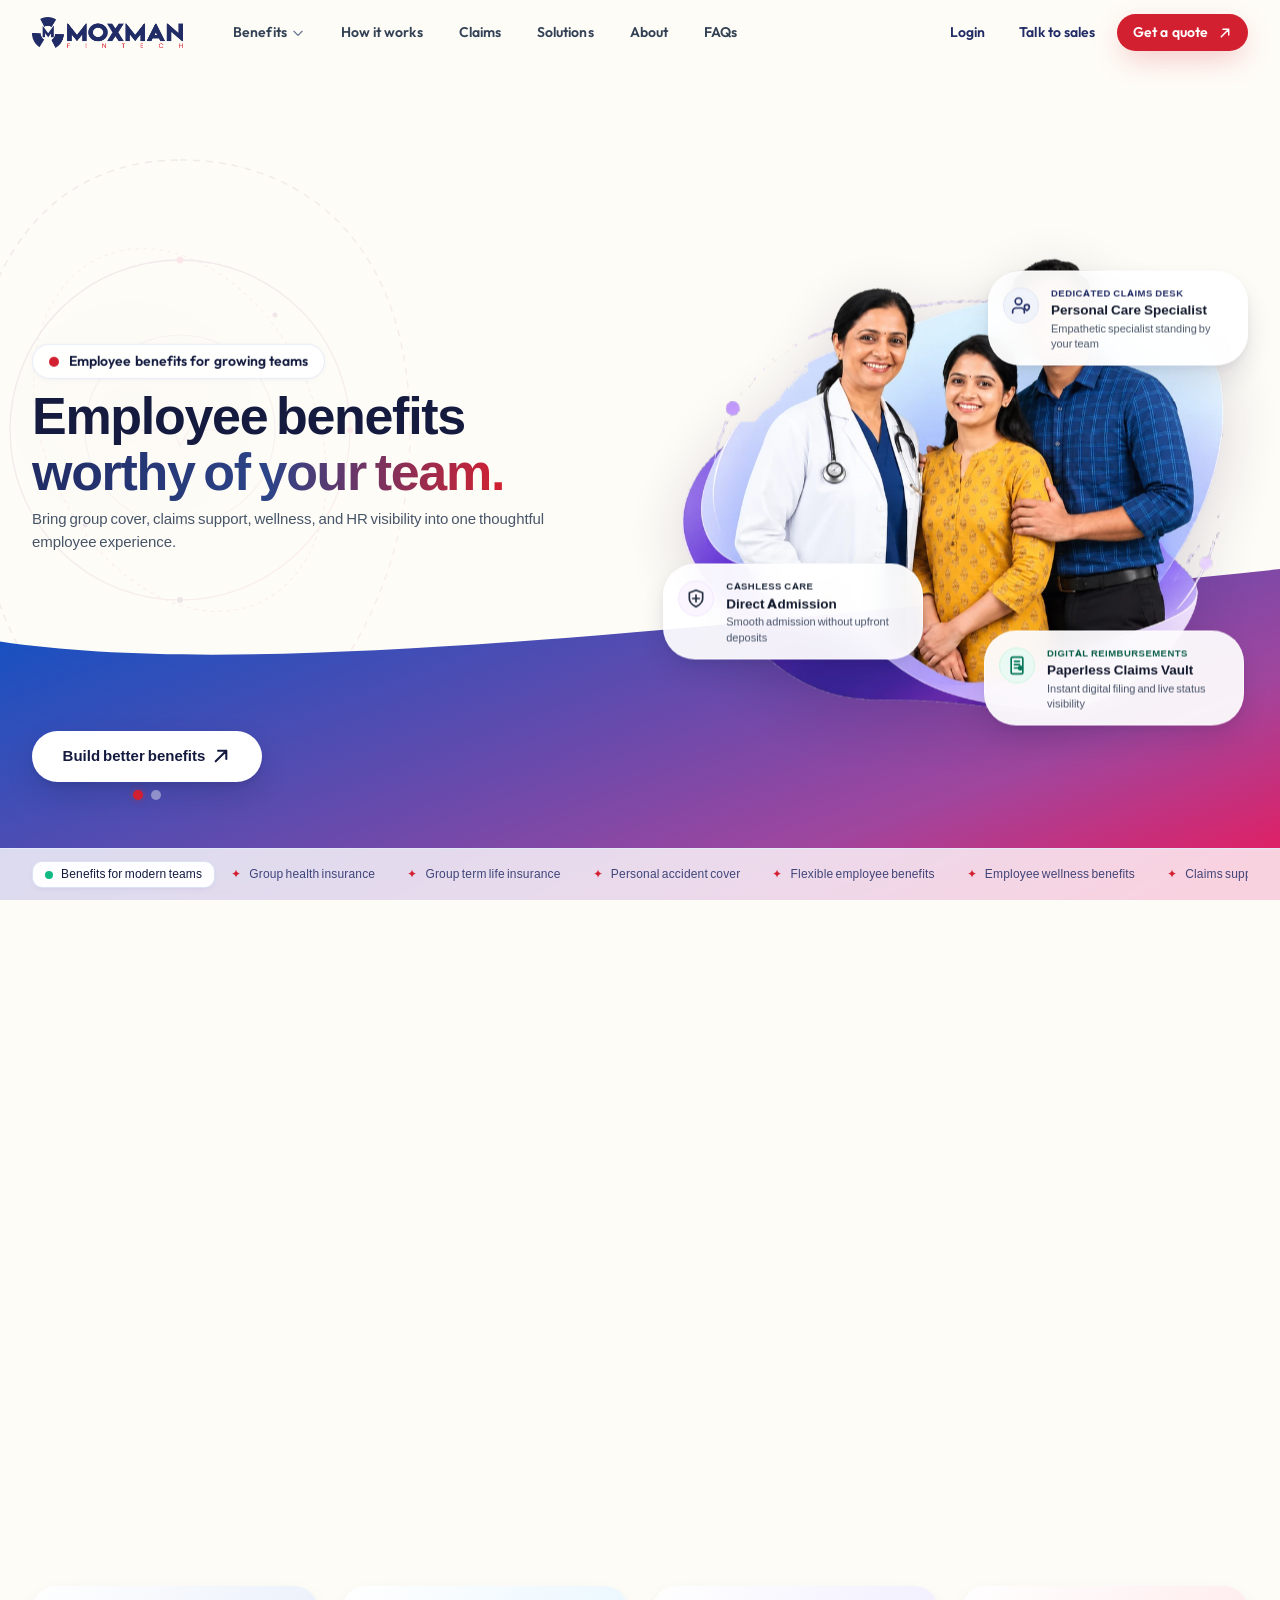
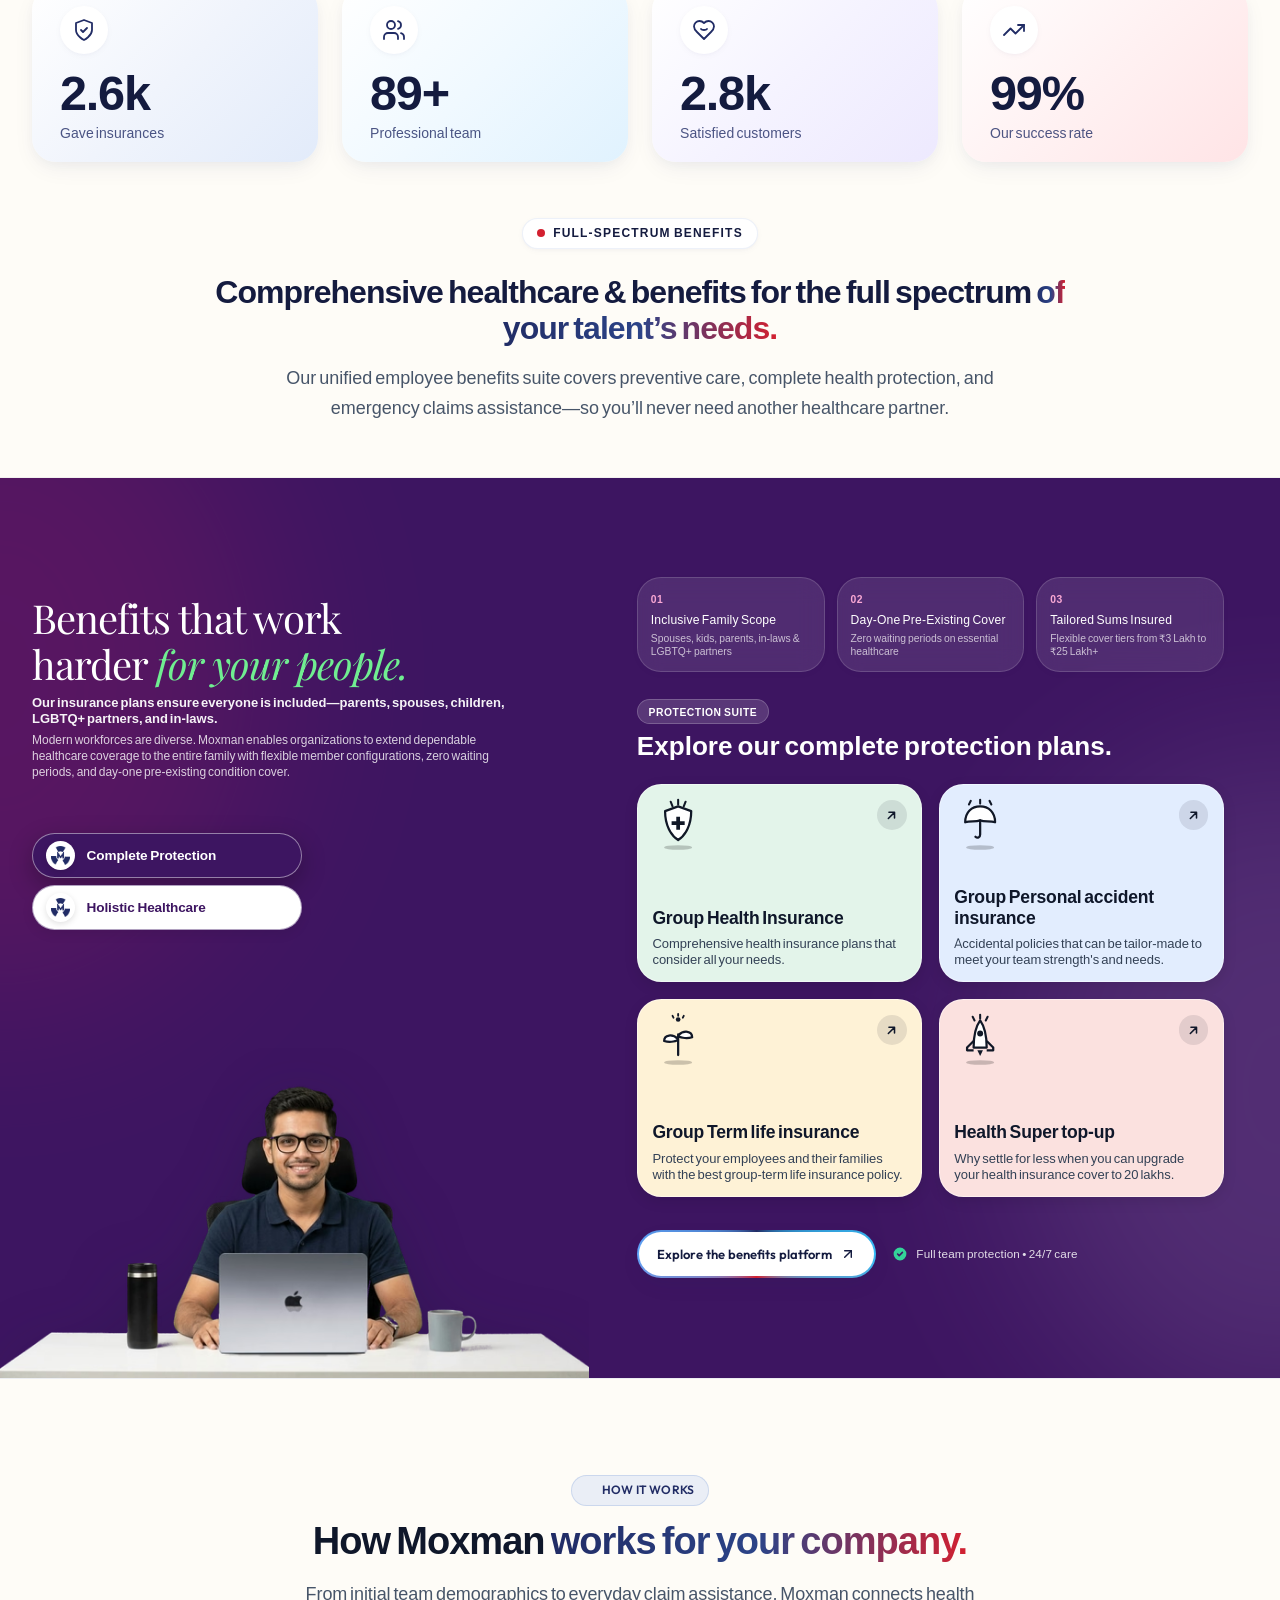
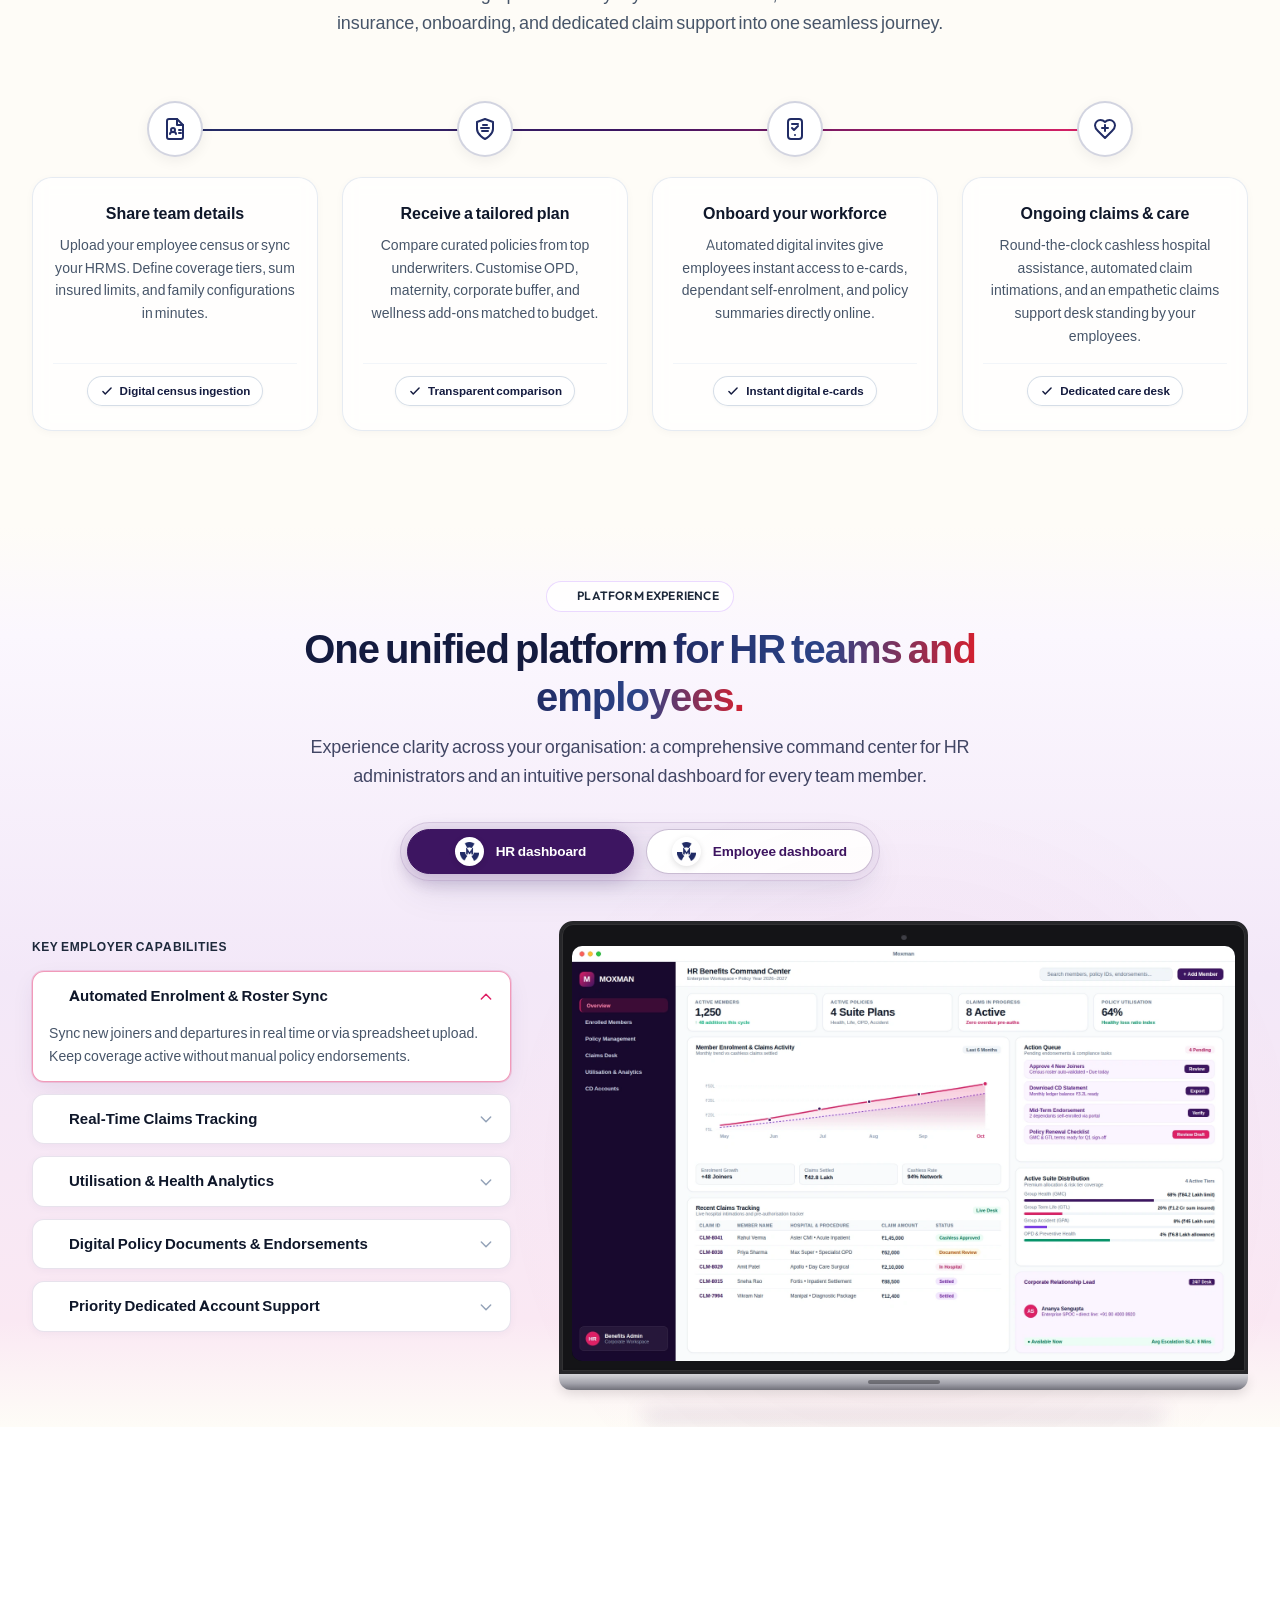
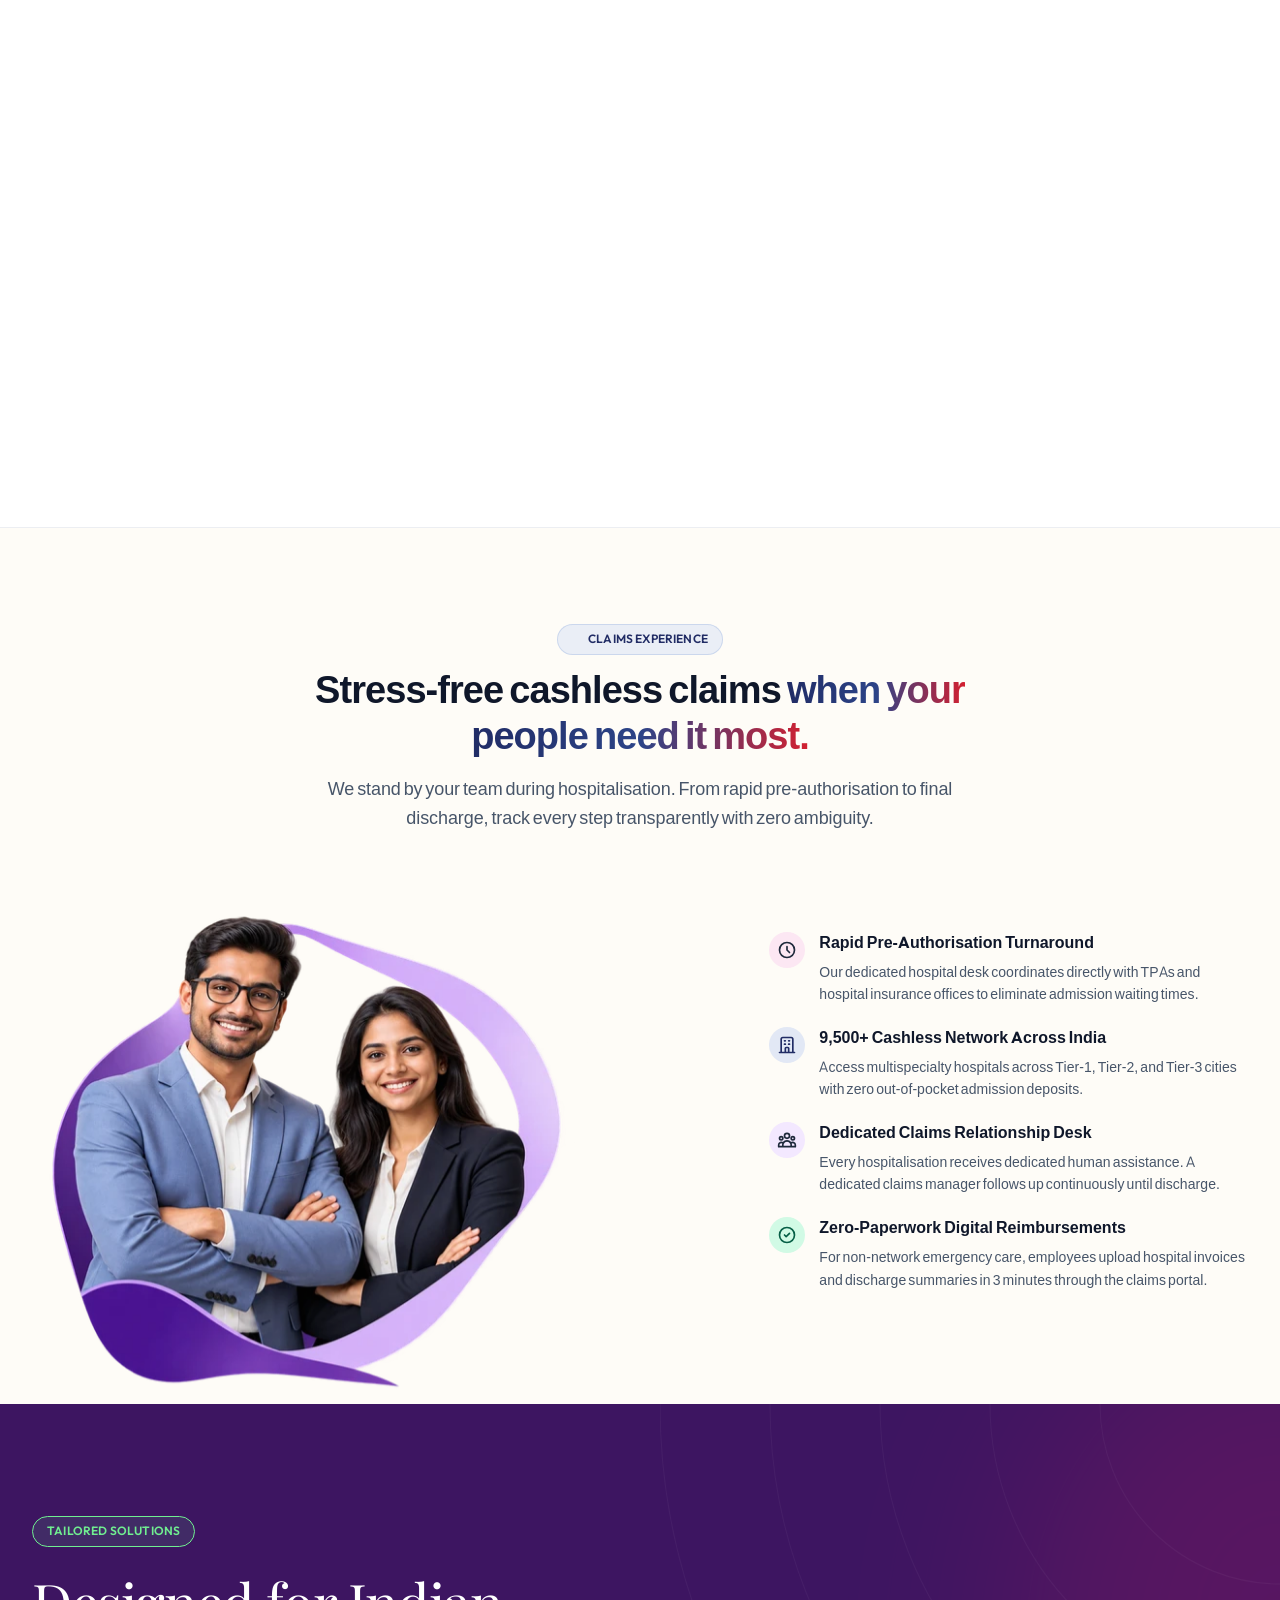
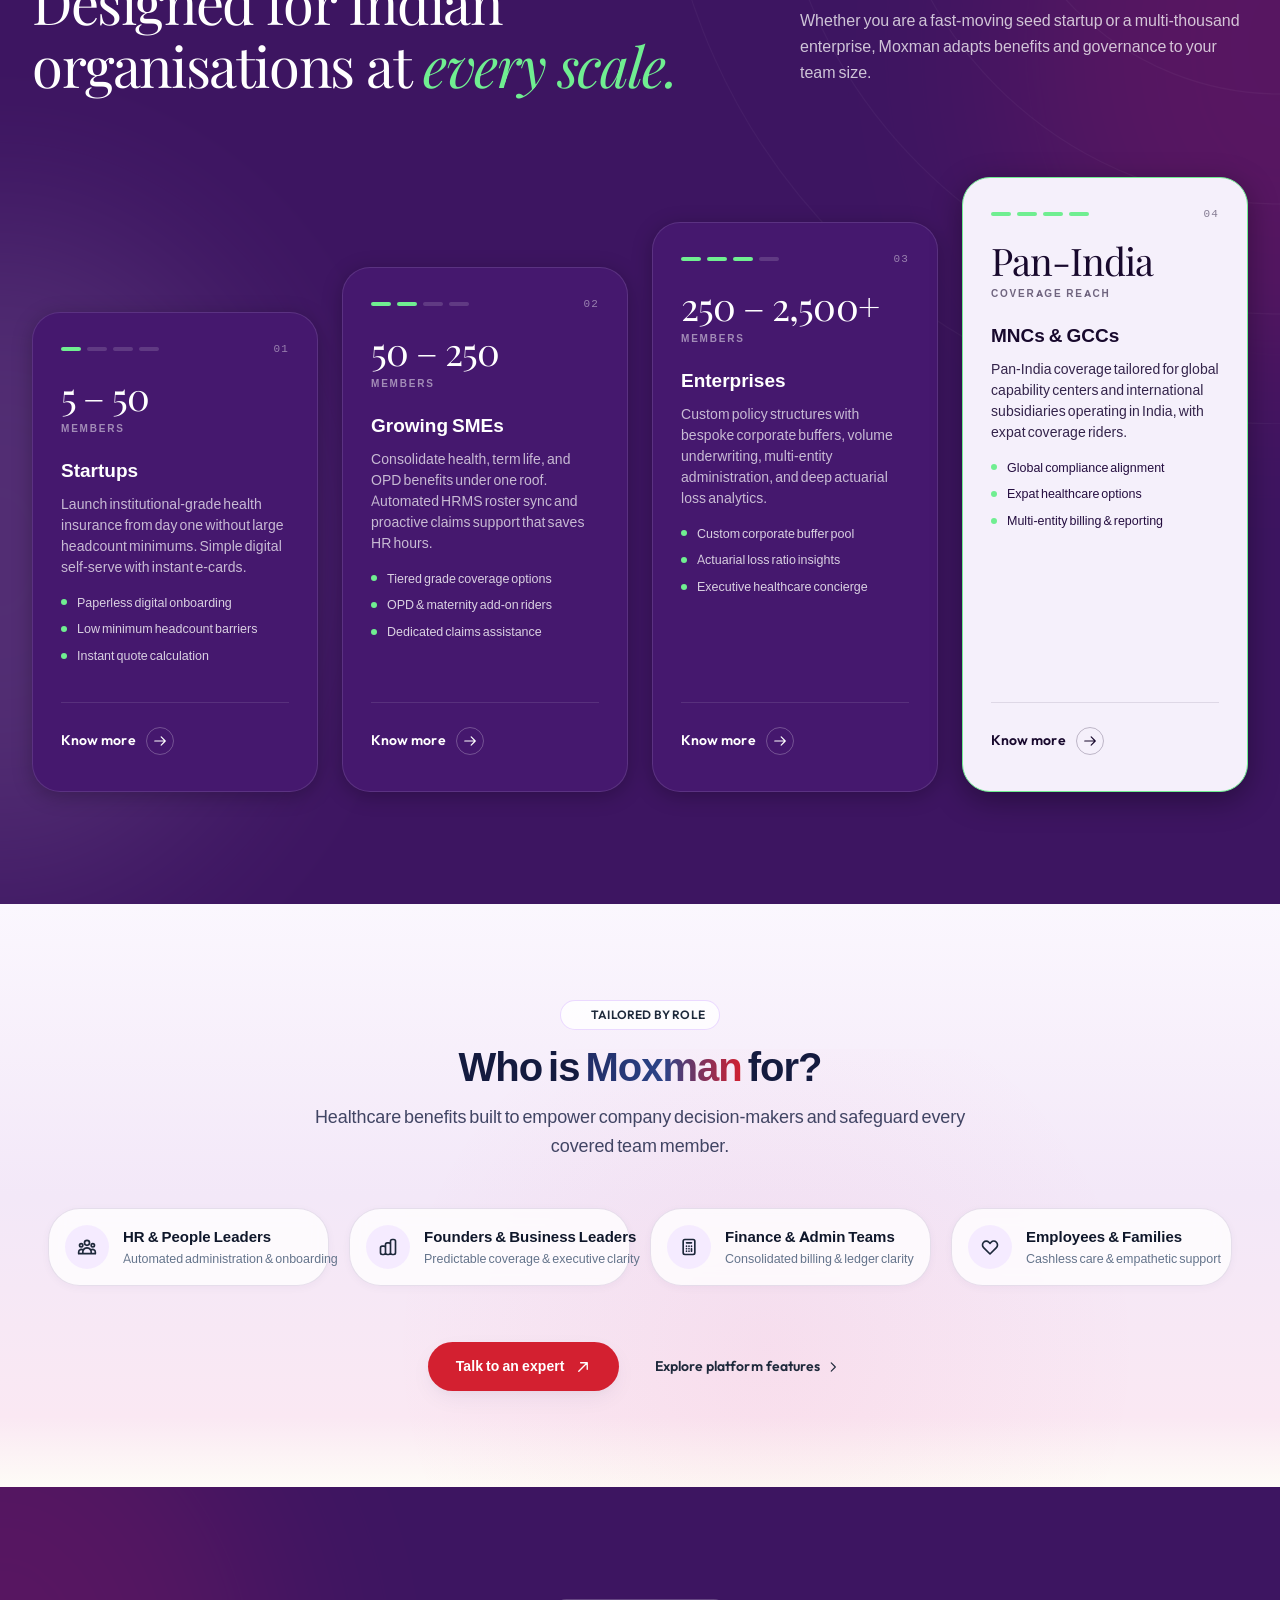
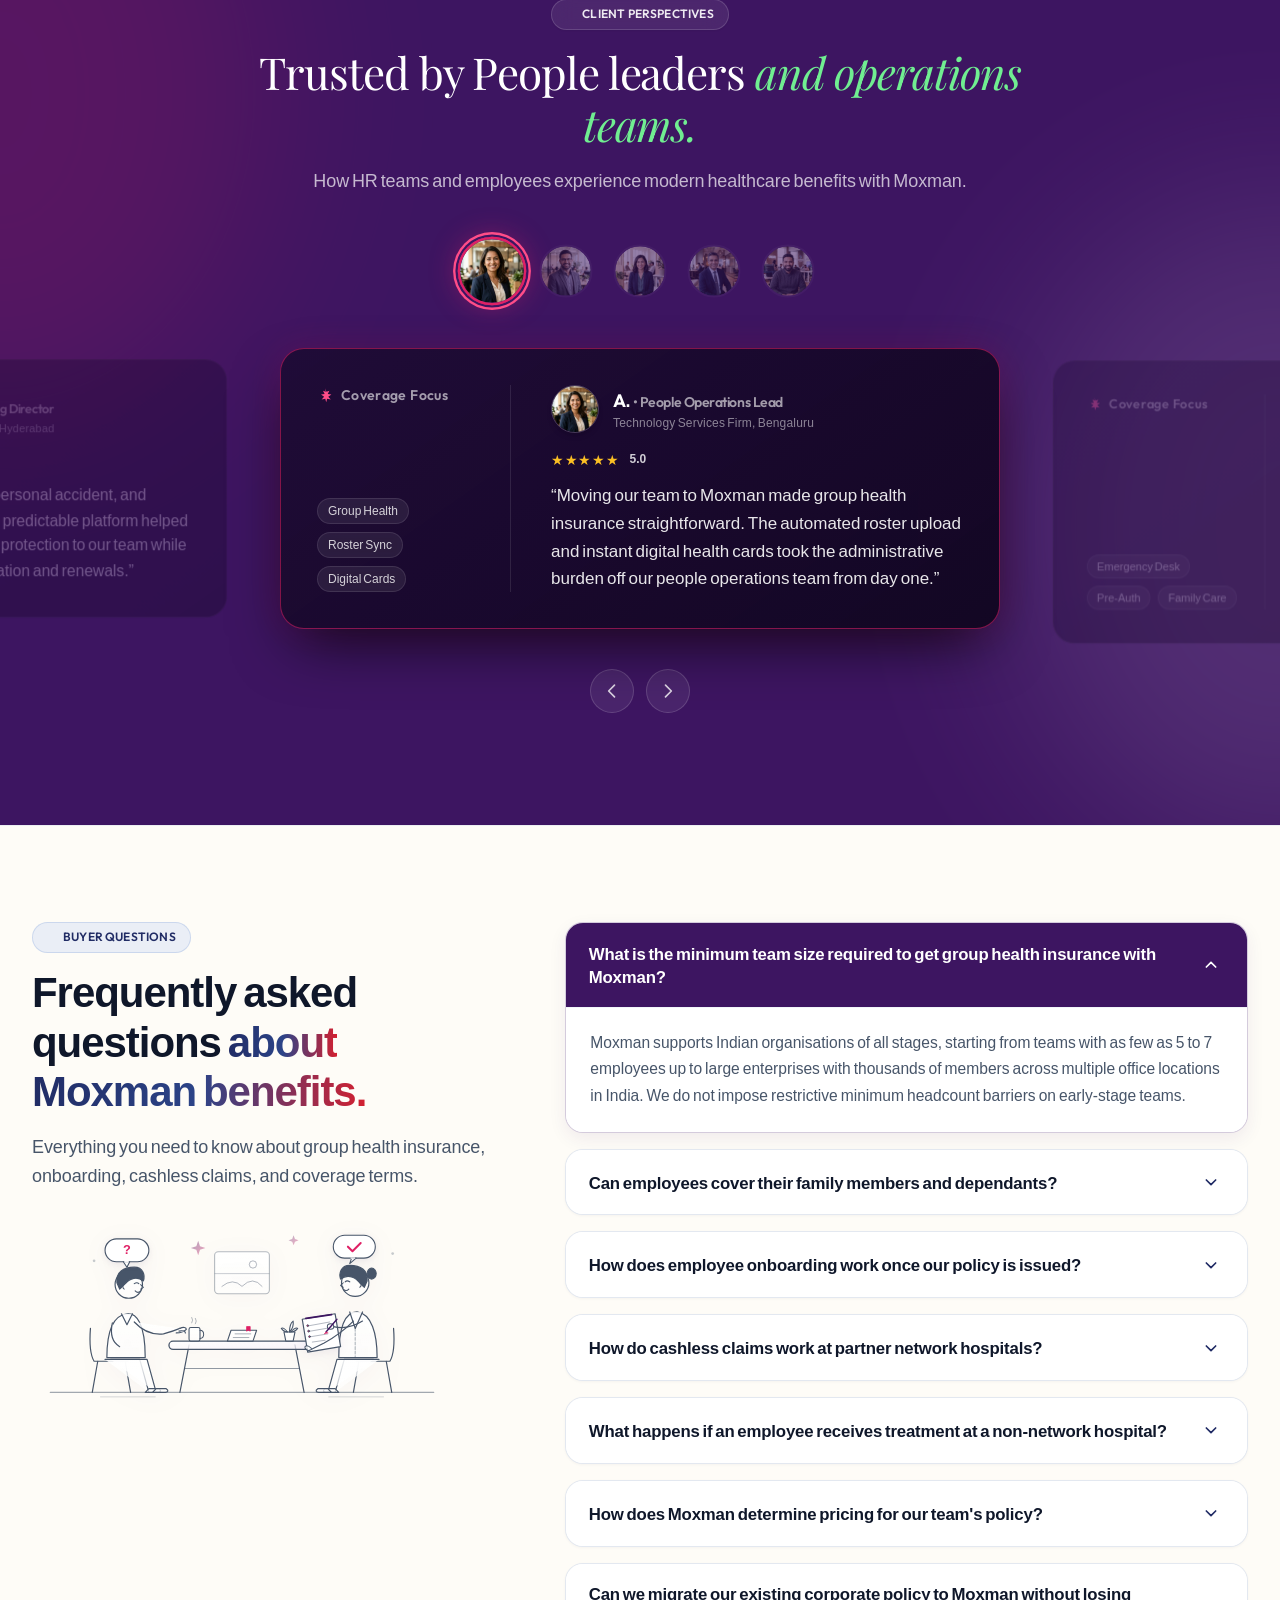
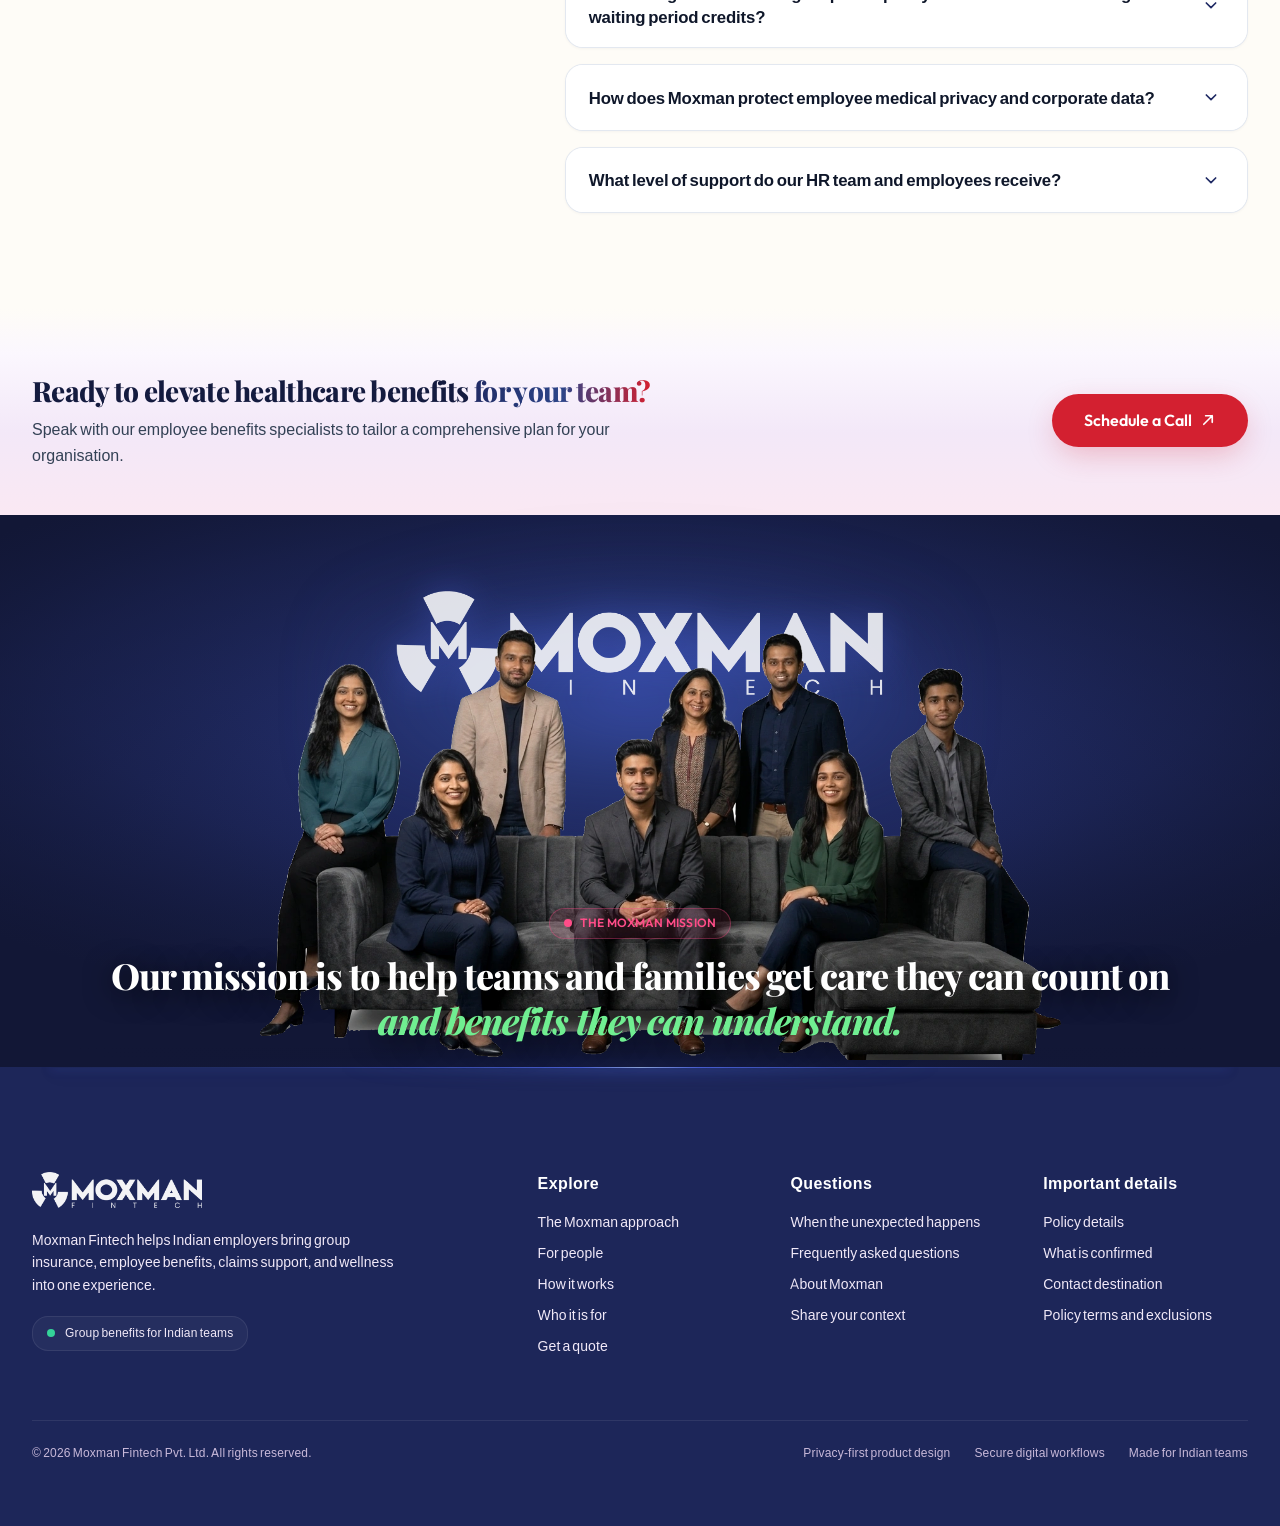
==== index.html @ c57ffe3f "color updated" ====
<!-- DEBUG-VIEW START 8 APPPATH/Views/landing.php -->
<!-- DEBUG-VIEW START 7 APPPATH/Views/layouts/main.php -->
<!DOCTYPE html>
<html lang="en" class="scroll-smooth">
<head>
<script  id="debugbar_dynamic_script"></script><style  id="debugbar_dynamic_style"></style>
    <meta charset="UTF-8">
    <meta name="viewport" content="width=device-width, initial-scale=1.0">
    <meta http-equiv="X-UA-Compatible" content="ie=edge">

    <!-- SEO Meta Tags -->
    <title>Group Health Insurance &amp; Employee Benefits Platform | Moxman Fintech</title>
    <meta name="description" content="Moxman Fintech helps Indian employers build group health insurance and employee benefits programs with claims support, wellness services, and a simpler HR experience.">
    <meta name="author" content="Moxman Fintech">
    <meta name="referrer" content="strict-origin-when-cross-origin">
    <link rel="canonical" href="./">
    <meta name="robots" content="index, follow">

    <!-- Open Graph / Facebook -->
    <meta property="og:type" content="website">
    <meta property="og:url" content="./">
    <meta property="og:title" content="Group Health Insurance &amp; Employee Benefits Platform | Moxman Fintech">
    <meta property="og:description" content="Moxman Fintech helps Indian employers build group health insurance and employee benefits programs with claims support, wellness services, and a simpler HR experience.">
    <meta property="og:image" content="./assets/images/brand/logo.png">
    <meta property="og:site_name" content="Moxman Fintech">
    <meta property="og:locale" content="en_IN">
    <meta property="og:image:alt" content="Moxman Fintech group health insurance and employee benefits platform">

    <!-- Twitter Card -->
    <meta name="twitter:card" content="summary_large_image">
    <meta name="twitter:url" content="./">
    <meta name="twitter:title" content="Group Health Insurance &amp; Employee Benefits Platform | Moxman Fintech">
    <meta name="twitter:description" content="Moxman Fintech helps Indian employers build group health insurance and employee benefits programs with claims support, wellness services, and a simpler HR experience.">
    <meta name="twitter:image" content="./assets/images/brand/logo.png">

    <!-- Favicon & Icons -->
    <link rel="icon" type="image/x-icon" href="./favicon.ico">
    <link rel="icon" type="image/png" sizes="32x32" href="./assets/icons/favicon-32x32.png">
    <link rel="icon" type="image/png" sizes="16x16" href="./assets/icons/favicon-16x16.png">
    <link rel="apple-touch-icon" sizes="180x180" href="./assets/icons/apple-touch-icon.png">
    <link rel="manifest" href="./site.webmanifest">
    <meta name="theme-color" content="#212c65">

    <!-- Preload Critical Fonts & LCP Logo Asset -->
    <link rel="preload" href="./assets/fonts/outfit-700-normal.woff2" as="font" type="font/woff2" crossorigin>
    <link rel="preload" href="./assets/fonts/plusjakartasans-400-normal.woff2" as="font" type="font/woff2" crossorigin>
    <link rel="preload" href="./assets/images/brand/logo.webp" as="image" type="image/webp" fetchpriority="high">
    <link rel="prefetch" href="./assets/images/brand/moxman-logo.webp" as="image" type="image/webp">

    <!-- Google Fonts: Editorial Serif (Playfair Display) for Tailored Solutions & Display Headings -->
    <link rel="preconnect" href="https://fonts.googleapis.com">
    <link rel="preconnect" href="https://fonts.gstatic.com" crossorigin>
    <link href="https://fonts.googleapis.com/css2?family=Playfair+Display:ital,wght@0,400;0,500;0,600;0,700;0,800;1,400;1,500;1,600;1,700;1,800&display=swap" rel="stylesheet">

    <!-- Compiled Minified Tailwind & Design System CSS -->
    <link rel="stylesheet" href="./assets/css/main.min.css">

    <!-- Progressive Enhancement Detection Script (Inline, non-blocking) -->
    <script>
        document.documentElement.classList.add('js');
    </script>

    <!-- JSON-LD Structured Data: Organization + website context -->
    <script type="application/ld+json">
    {
    "@context": "https://schema.org",
    "@graph": [
        {
            "@type": "Organization",
            "@id": "./#organization",
            "name": "Moxman Fintech",
            "url": "./",
            "logo": "./assets/images/brand/logo.png",
            "description": "Group health insurance and employee benefits for Indian employers.",
            "areaServed": {
                "@type": "Country",
                "name": "India"
            },
            "knowsLanguage": [
                "English",
                "Hindi"
            ]
        },
        {
            "@type": "WebSite",
            "@id": "./#website",
            "url": "./",
            "name": "Moxman Fintech",
            "publisher": {
                "@id": "./#organization"
            },
            "inLanguage": "en-IN"
        }
    ]
}    </script>
</head>
<body class="bg-surface text-neutral-800 font-body antialiased selection:bg-primary-900 selection:text-white flex flex-col min-h-screen">
    <!-- Skip to main content link for accessibility -->
    <a href="#mainContent" class="sr-only focus:not-sr-only focus:absolute focus:top-4 focus:left-4 focus:z-50 focus:px-4 focus:py-2 focus:bg-primary-900 focus:text-white focus:rounded-md">
        Skip to main content
    </a>

    <!-- Shared Header Partial -->
            <!-- DEBUG-VIEW START 5 APPPATH/Views/partials/header.php -->
<!-- Full-Width Navigation Header -->
<header id="siteHeader" class="fixed top-0 left-0 w-full z-50 transition-[background-color,box-shadow] duration-250 py-3 sm:py-3.5">
    <div class="max-w-container mx-auto px-4 sm:px-6 lg:px-8 flex items-center justify-between gap-4 w-full">
        
        <!-- Left Group: Brand Logo & Desktop Navigation Links -->
        <div class="flex items-center gap-6 lg:gap-8 xl:gap-10 min-w-0">
            <a href="./" class="flex items-center gap-2 flex-shrink-0 focus-visible:outline-none focus-visible:ring-2 focus-visible:ring-primary-600 focus-visible:ring-offset-2 rounded-btn" aria-label="Moxman Fintech Home">
                <picture>
                    <source srcset="./assets/images/brand/logo.webp" type="image/webp">
                    <img 
                        src="./assets/images/brand/logo.png" 
                        alt="Moxman Fintech - Insurance & Financial Protection" 
                        width="218" 
                        height="46" 
                        class="h-7 sm:h-7.5 md:h-8 w-auto object-contain"
                        fetchpriority="high"
                    >
                </picture>
            </a>

            <!-- Desktop Navigation Links next to logo -->
            <nav class="hidden lg:flex items-center gap-1.5 lg:gap-2 xl:gap-4" aria-label="Primary Navigation">
                <!-- Dropdown: Benefits -->
                <div class="relative header-dropdown-group" id="benefitsDropdownGroup">
                    <button 
                        type="button" 
                        id="benefitsMenuBtn" 
                        class="header-dropdown-btn text-caption sm:text-body-sm font-display font-medium text-neutral-700 hover:text-primary-900 transition-colors duration-150 py-1 px-2 lg:px-2.5 rounded-btn hover:bg-tint-primary focus-visible:outline-none focus-visible:ring-2 focus-visible:ring-primary-600 inline-flex items-center gap-1 cursor-pointer"
                        aria-expanded="false" 
                        aria-haspopup="true"
                        aria-controls="benefitsDropdownMenu"
                    >
                        <span>Benefits</span>
                        <svg class="w-3.5 h-3.5 transition-transform duration-200 text-neutral-500 dropdown-chevron" fill="none" stroke="currentColor" viewBox="0 0 24 24" aria-hidden="true">
                            <path stroke-linecap="round" stroke-linejoin="round" stroke-width="2" d="M19 9l-7 7-7-7"/>
                        </svg>
                    </button>
                    <!-- Dropdown Panel -->
                    <div 
                        id="benefitsDropdownMenu" 
                        class="header-dropdown-menu absolute top-full left-0 mt-2 w-64 bg-surface rounded-xl shadow-soft-xl border border-neutral-100/90 p-2 opacity-0 translate-y-1 pointer-events-none transition-all duration-200 z-50 flex flex-col gap-1"
                        role="menu" 
                        aria-orientation="vertical"
                        aria-labelledby="benefitsMenuBtn"
                    >
                        <a href="#groupSuite" class="header-dropdown-item flex flex-col p-2.5 rounded-lg hover:bg-tint-primary transition-colors group/item focus-visible:outline-none focus-visible:ring-2 focus-visible:ring-primary-600" role="menuitem">
                            <span class="font-display font-semibold text-body-sm text-neutral-900 group-hover/item:text-primary-900">Healthcare &amp; Wellness</span>
                            <span class="text-[12px] text-neutral-500 font-normal">Everyday wellbeing &amp; proactive care</span>
                        </a>
                        <a href="#services" class="header-dropdown-item flex flex-col p-2.5 rounded-lg hover:bg-tint-primary transition-colors group/item focus-visible:outline-none focus-visible:ring-2 focus-visible:ring-primary-600" role="menuitem">
                            <span class="font-display font-semibold text-body-sm text-neutral-900 group-hover/item:text-primary-900">Group Insurance Plans</span>
                            <span class="text-[12px] text-neutral-500 font-normal">Health, term life, accident &amp; top-up</span>
                        </a>
                    </div>
                </div>

                <a href="#platform" class="text-caption sm:text-body-sm font-display font-medium text-neutral-700 hover:text-primary-900 transition-colors duration-150 py-1 px-2 lg:px-2.5 rounded-btn hover:bg-tint-primary focus-visible:outline-none focus-visible:ring-2 focus-visible:ring-primary-600">How it works</a>
                <a href="#claims" class="text-caption sm:text-body-sm font-display font-medium text-neutral-700 hover:text-primary-900 transition-colors duration-150 py-1 px-2 lg:px-2.5 rounded-btn hover:bg-tint-primary focus-visible:outline-none focus-visible:ring-2 focus-visible:ring-primary-600">Claims</a>
                <a href="#solutions" class="text-caption sm:text-body-sm font-display font-medium text-neutral-700 hover:text-primary-900 transition-colors duration-150 py-1 px-2 lg:px-2.5 rounded-btn hover:bg-tint-primary focus-visible:outline-none focus-visible:ring-2 focus-visible:ring-primary-600">Solutions</a>
                <a href="#about" class="text-caption sm:text-body-sm font-display font-medium text-neutral-700 hover:text-primary-900 transition-colors duration-150 py-1 px-2 lg:px-2.5 rounded-btn hover:bg-tint-primary focus-visible:outline-none focus-visible:ring-2 focus-visible:ring-primary-600">About</a>
                <a href="#faq" class="text-caption sm:text-body-sm font-display font-medium text-neutral-700 hover:text-primary-900 transition-colors duration-150 py-1 px-2 lg:px-2.5 rounded-btn hover:bg-tint-primary focus-visible:outline-none focus-visible:ring-2 focus-visible:ring-primary-600">FAQs</a>
            </nav>
        </div>

        <!-- Right Group: Header Action CTAs & Mobile Toggle -->
        <div class="flex items-center gap-2 lg:gap-2.5 flex-shrink-0">
            <!-- Header Action CTAs with rounded-btn -->
            <div class="hidden sm:flex items-center gap-1.5 lg:gap-2 xl:gap-2.5">
                <a href="https://app.moxman.in/login" target="_blank" rel="noopener noreferrer" class="btn-ghost !rounded-btn !py-1.5 !px-2.5 lg:!px-3 !text-caption sm:!text-body-sm" id="headerLoginBtn">
                    Login
                </a>
                <a href="./get-quote" class="btn-ghost !rounded-btn !py-1.5 !px-2.5 lg:!px-3 !text-caption sm:!text-body-sm" id="headerSignInBtn">
                    Talk to sales
                </a>
                <a href="./get-quote" class="btn-primary btn-sweep btn-sweep--purple !rounded-btn !py-1.5 sm:!py-2 !px-3.5 sm:!px-4 lg:!px-4.5 !text-caption sm:!text-body-sm" id="headerQuoteBtn">
                    <span>Get a quote</span>
                    <svg class="w-3.5 h-3.5 ml-0.5" fill="none" stroke="currentColor" viewBox="0 0 24 24" aria-hidden="true">
                        <path stroke-linecap="round" stroke-linejoin="round" stroke-width="2.5" d="M14 5l7 7m0 0l-7 7m7-7H3"/>
                    </svg>
                </a>
            </div>

            <!-- Mobile Hamburger Toggle with rounded-btn (visible below lg breakpoint) -->
            <div class="flex items-center gap-1.5 sm:gap-2 lg:hidden">
                <a href="https://app.moxman.in/login" target="_blank" rel="noopener noreferrer" class="btn-ghost !rounded-btn !px-2.5 !py-1 !text-[11px] sm:!text-caption sm:hidden">
                    Login
                </a>
                <a href="./get-quote" class="btn-primary btn-sweep btn-sweep--purple !px-2.5 sm:!px-3 !py-1 sm:!py-1.5 !text-[11px] sm:!text-caption !rounded-btn sm:hidden">
                    <span>Get quote</span>
                </a>
                <button 
                    id="mobileMenuToggle" 
                    type="button" 
                    class="p-1.5 rounded-btn text-primary-900 hover:bg-neutral-100 focus-visible:outline-none focus-visible:ring-2 focus-visible:ring-primary-600 cursor-pointer"
                    aria-label="Open Navigation Menu"
                    aria-expanded="false"
                    aria-controls="mobileNavDrawer"
                >
                    <svg class="w-5 h-5" fill="none" stroke="currentColor" viewBox="0 0 24 24" aria-hidden="true">
                        <path stroke-linecap="round" stroke-linejoin="round" stroke-width="2" d="M4 6h16M4 12h16m-7 6h7"/>
                    </svg>
                </button>
            </div>
        </div>

    </div>
</header>

<!-- Mobile Navigation Drawer Overlay -->
<div id="mobileNavOverlay" class="fixed inset-0 z-40 bg-primary-950/25 backdrop-blur-sm opacity-0 pointer-events-none transition-opacity duration-300 lg:hidden" aria-hidden="true"></div>

<!-- Mobile Navigation Floating Rounded Panel (opens below full-width header with 1.5rem radius, soft shadow, no border) -->
<div id="mobileNavDrawer" class="fixed top-[62px] sm:top-[68px] inset-x-2.5 sm:inset-x-4 max-w-sm sm:max-w-md mx-auto z-50 bg-surface rounded-xl shadow-soft-xl p-5 sm:p-6 opacity-0 scale-95 pointer-events-none transition-all duration-300 ease-smooth flex flex-col lg:hidden" role="dialog" aria-modal="true" aria-label="Mobile Navigation">
    <div class="flex items-center justify-between pb-4 border-b border-neutral-100">
        <picture>
            <source srcset="./assets/images/brand/logo.webp" type="image/webp">
            <img src="./assets/images/brand/logo.png" alt="Moxman Fintech" width="160" height="34" class="h-7 sm:h-8 w-auto">
        </picture>
        <button id="mobileCloseBtn" type="button" class="p-2 rounded-btn text-neutral-500 hover:bg-neutral-100 focus-visible:outline-none focus-visible:ring-2 focus-visible:ring-primary-600" aria-label="Close Navigation Menu">
            <svg class="w-5 h-5 sm:w-6 sm:h-6" fill="none" stroke="currentColor" viewBox="0 0 24 24" aria-hidden="true">
                <path stroke-linecap="round" stroke-linejoin="round" stroke-width="2" d="M6 18L18 6M6 6l12 12"/>
            </svg>
        </button>
    </div>

    <nav class="flex flex-col gap-1 py-3" aria-label="Mobile Menu Links">
        <!-- Benefits expandable item -->
        <div class="flex flex-col">
            <button 
                type="button" 
                id="mobileBenefitsToggle" 
                class="flex items-center justify-between text-body-sm sm:text-body font-display font-medium text-neutral-800 hover:text-accent-600 rounded-btn hover:bg-tint-primary px-3 py-2 transition-colors w-full text-left" 
                aria-expanded="false" 
                aria-controls="mobileBenefitsSubmenu"
            >
                <span>Benefits</span>
                <svg class="w-4 h-4 transition-transform duration-200 text-neutral-400 mobile-chevron" fill="none" stroke="currentColor" viewBox="0 0 24 24" aria-hidden="true">
                    <path stroke-linecap="round" stroke-linejoin="round" stroke-width="2" d="M19 9l-7 7-7-7"/>
                </svg>
            </button>
            <div id="mobileBenefitsSubmenu" class="hidden flex-col pl-3 py-1 gap-1 border-l-2 border-primary-100 ml-4 my-0.5">
                <a href="#groupSuite" class="text-[13px] sm:text-body-sm font-display font-medium text-neutral-700 hover:text-accent-600 rounded-btn hover:bg-tint-primary px-2.5 py-1.5 transition-colors">Healthcare &amp; Wellness</a>
                <a href="#services" class="text-[13px] sm:text-body-sm font-display font-medium text-neutral-700 hover:text-accent-600 rounded-btn hover:bg-tint-primary px-2.5 py-1.5 transition-colors">Group Insurance</a>
            </div>
        </div>
        <a href="#platform" class="text-body-sm sm:text-body font-display font-medium text-neutral-800 hover:text-accent-600 rounded-btn hover:bg-tint-primary px-3 py-2 transition-colors">How it works</a>
        <a href="#claims" class="text-body-sm sm:text-body font-display font-medium text-neutral-800 hover:text-accent-600 rounded-btn hover:bg-tint-primary px-3 py-2 transition-colors">Claims</a>
        <a href="#solutions" class="text-body-sm sm:text-body font-display font-medium text-neutral-800 hover:text-accent-600 rounded-btn hover:bg-tint-primary px-3 py-2 transition-colors">Solutions</a>
        <a href="#about" class="text-body-sm sm:text-body font-display font-medium text-neutral-800 hover:text-accent-600 rounded-btn hover:bg-tint-primary px-3 py-2 transition-colors">About</a>
        <a href="#faq" class="text-body-sm sm:text-body font-display font-medium text-neutral-800 hover:text-accent-600 rounded-btn hover:bg-tint-primary px-3 py-2 transition-colors">FAQs</a>
    </nav>

    <div class="mt-2 pt-4 border-t border-neutral-100 flex flex-col gap-2.5">
        <a href="https://app.moxman.in/login" target="_blank" rel="noopener noreferrer" class="btn-ghost w-full justify-center !rounded-btn">Login</a>
        <a href="./get-quote" class="btn-ghost w-full justify-center !rounded-btn">Talk to sales</a>
        <a href="./get-quote" class="btn-primary btn-sweep btn-sweep--purple w-full justify-center !rounded-btn"><span>Get a quote</span></a>
        <p class="text-[11px] sm:text-caption text-neutral-400 text-center mt-2">
            Group insurance and employee benefits for Indian teams
        </p>
    </div>
</div>

<!-- DEBUG-VIEW ENDED 5 APPPATH/Views/partials/header.php -->
    
    <!-- Main Page Content Section -->
    <main id="mainContent" class="flex-grow">
        
<!-- SVG Laurel Branch Symbol (Mirrored with scaleX(-1) for trust wreaths) -->
<svg class="hidden" aria-hidden="true" focusable="false">
    <symbol id="laurel-branch" viewBox="0 0 24 48" fill="none">
        <path d="M 20 4 C 14 16 12 32 18 46" stroke="currentColor" stroke-width="1.5" stroke-linecap="round"/>
        <path d="M 19 6 C 17 3 13 4 12 7 C 12 10 16 9 19 6 Z" fill="currentColor"/>
        <path d="M 16 13 C 13 11 9 12 9 15 C 9 18 13 17 16 13 Z" fill="currentColor"/>
        <path d="M 14 21 C 10 20 6 22 7 25 C 8 28 12 26 14 21 Z" fill="currentColor"/>
        <path d="M 13 29 C 9 29 6 32 7 35 C 9 37 13 34 13 29 Z" fill="currentColor"/>
        <path d="M 15 37 C 11 38 9 42 11 44 C 13 46 16 42 15 37 Z" fill="currentColor"/>
        <path d="M 18 10 C 19 8 22 8 22 11 C 21 13 18 12 18 10 Z" fill="currentColor"/>
        <path d="M 16 18 C 18 17 21 18 21 21 C 19 22 16 20 16 18 Z" fill="currentColor"/>
        <path d="M 15 26 C 17 26 19 28 19 30 C 17 31 15 28 15 26 Z" fill="currentColor"/>
    </symbol>
</svg>

<!-- =========================================================================
     HERO SECTION
     Scroll-driven story: Three main titles sliding with their own paired
     paragraphs and illustrated line-art scenes. Large visual bleeding right.
     ========================================================================= -->
<section id="heroSection" class="relative bg-hero-cream text-neutral-800 overflow-x-clip overflow-y-visible">
    
    <!-- Pinned Viewport Container for Scroll Story -->
    <div id="heroPinContainer" class="relative z-10 w-full min-h-[100svh] flex flex-col justify-between pt-[104px] sm:pt-[124px] lg:pt-[144px] xl:pt-[150px] bg-hero-cream overflow-hidden">
        
        <!-- Abstract Flowing Vector Shape (Left Side, Behind Header & Content) -->
        <!-- DEBUG-VIEW START 1 APPPATH/Views/partials/hero-abstract.php -->
<div 
    id="heroAbstractShape" 
    class="absolute inset-y-0 left-0 w-[45vw] max-w-[520px] pointer-events-none z-0 overflow-hidden select-none opacity-[0.09] max-md:hidden"
    aria-hidden="true"
>
    <svg 
        class="w-full h-full" 
        viewBox="0 0 520 900" 
        preserveAspectRatio="xMinYMid meet"
        fill="none" 
        xmlns="http://www.w3.org/2000/svg"
        focusable="false"
    >
        <defs>
            <linearGradient id="heroAbstractGradPrimary" x1="0%" y1="0%" x2="100%" y2="100%">
                <stop offset="0%" stop-color="#3d1561" stop-opacity="0.85"/>
                <stop offset="50%" stop-color="#5d1762" stop-opacity="0.75"/>
                <stop offset="100%" stop-color="#df2065" stop-opacity="0.65"/>
            </linearGradient>
            <linearGradient id="heroAbstractGradAccent" x1="0%" y1="100%" x2="100%" y2="0%">
                <stop offset="0%" stop-color="#df2065" stop-opacity="0.75"/>
                <stop offset="100%" stop-color="#3d1561" stop-opacity="0.45"/>
            </linearGradient>
            <radialGradient id="heroAbstractAura" cx="40%" cy="46%" r="50%">
                <stop offset="0%" stop-color="#5d1762" stop-opacity="0.10"/>
                <stop offset="60%" stop-color="#df2065" stop-opacity="0.03"/>
                <stop offset="100%" stop-color="#5d1762" stop-opacity="0"/>
            </radialGradient>
        </defs>

        <!-- Soft Ambient Wellness Aura -->
        <ellipse cx="180" cy="430" rx="240" ry="220" fill="url(#heroAbstractAura)"/>

        <!-- Flowing Protective Care Canopy -->
        <path 
            d="M 180 160 C 310 160 410 250 410 430 C 410 620 300 750 180 800 C 60 750 -30 620 -30 430 C -30 250 60 160 180 160 Z" 
            stroke="url(#heroAbstractGradPrimary)" 
            stroke-width="1.5" 
            stroke-dasharray="7 6"
        />

        <!-- Concentric Health Coverage & Benefits Orbits -->
        <ellipse cx="180" cy="430" rx="170" ry="170" stroke="url(#heroAbstractGradPrimary)" stroke-width="1.3"/>
        <ellipse cx="180" cy="430" rx="135" ry="190" transform="rotate(-25 180 430)" stroke="url(#heroAbstractGradAccent)" stroke-width="1.1" stroke-dasharray="4 4"/>
        <ellipse cx="180" cy="430" rx="95" ry="95" stroke="#3d1561" stroke-width="1.1" stroke-opacity="0.5"/>

        <!-- Team Network & Care Touchpoint Constellation Nodes -->
        <circle cx="180" cy="260" r="3.5" fill="#df2065"/>
        <circle cx="180" cy="600" r="3" fill="#3d1561"/>
        <circle cx="350" cy="430" r="3" fill="#df2065"/>
        <circle cx="275" cy="315" r="2.5" fill="#5d1762"/>
        <circle cx="85" cy="525" r="2.5" fill="#5d1762"/>

        <!-- Subtle Vitality Wave (Healthcare & Pulse of Well-being) -->
        <path 
            d="M 125 430 H 155 L 167 414 L 180 446 L 192 425 L 202 430 H 235" 
            stroke="url(#heroAbstractGradAccent)" 
            stroke-width="1.5" 
            stroke-linecap="round" 
            stroke-linejoin="round" 
            stroke-opacity="0.75"
        />
    </svg>
</div>

<!-- DEBUG-VIEW ENDED 1 APPPATH/Views/partials/hero-abstract.php -->

        <!-- Bottom Curved Shape (Tick mark sweep ✓: left dip, sweeping rise to high right end) -->
        <div class="hero-bottom-curve-wrap" aria-hidden="true">
            <svg class="hero-bottom-curve-svg" viewBox="0 0 1440 300" preserveAspectRatio="none" focusable="false">
                <defs>
                    <linearGradient id="heroBottomCurveGrad" x1="0%" y1="15%" x2="100%" y2="85%">
                        <stop offset="0%" stop-color="#1351c2"/>
                        <stop offset="25%" stop-color="#3e4eb6"/>
                        <stop offset="50%" stop-color="#6c4aab"/>
                        <stop offset="75%" stop-color="#a0469e"/>
                        <stop offset="100%" stop-color="#df2065"/>
                    </linearGradient>
                </defs>
                <path class="hero-bottom-curve-path" fill="url(#heroBottomCurveGrad)" d="M 0,72 C 280,105 760,62 1440,8 L 1440,300 L 0,300 Z"/>
            </svg>
        </div>
        
        <!-- Main Content Area: Centered container (1280px below 1745px, 1440px at 1745px+) -->
        <div class="max-w-container mx-auto px-4 sm:px-6 lg:px-8 w-full flex-1 flex flex-col justify-between pt-1 sm:pt-2 pb-0 relative">
            <div class="hero-content-grid flex flex-col lg:grid lg:grid-cols-12 lg:gap-8 xl:gap-10 text-left flex-1 items-end relative h-full">
                
                <!-- Left Text Column: Sized so it never overlaps the right-anchored artwork -->
                <div class="hero-left-column flex flex-col justify-between self-stretch lg:col-span-7 xl:col-span-7 2xl:col-span-7 relative md:max-w-[580px] lg:max-w-[660px] xl:max-w-[720px] 2xl:max-w-[760px] pt-1 lg:pt-2 pb-2 sm:pb-3 h-full max-lg:contents">
                    
                    <!-- Top Content Group: Badge + Headline + Paragraph (Always in light area above curve) -->
                    <div class="hero-top-group flex flex-col items-start w-full max-lg:order-1">
                        <!-- 1. Top Badge (Static, light surface with brand red pulse dot) -->
                        <div class="hero-tag-pill inline-flex items-center gap-2.5 px-4 py-2 rounded-full bg-white/90 backdrop-blur-sm text-primary-950 text-body-sm font-display font-semibold mb-3 sm:mb-4 shadow-soft-sm border border-primary-100/80 w-fit">
                            <span class="w-2.5 h-2.5 rounded-full bg-accent-600 animate-pulse" aria-hidden="true"></span>
                            <span>Employee benefits for growing teams</span>
                        </div>

                        <!-- 2. Two Paired Title + Paragraph Slides (Single CSS Grid Cell prevents layout shift) -->
                        <div class="hero-slides-stack overflow-hidden pb-1 w-full">
                            
                            <!-- Slide 1: Single H1 + Sub-paragraph -->
                            <div class="hero-slide-item active" data-slide="1" >
                                <h1 class="hero-title text-primary-950 font-display font-extrabold tracking-tight leading-[1.08] mb-3 sm:mb-4 pb-1">
                                    Employee benefits <br class="hidden sm:inline" /><span class="text-transparent bg-clip-text bg-gradient-to-r from-primary-900 via-primary-700 to-accent-600">worthy of your team.</span>
                                </h1>
                                <p class="hero-desc text-body sm:text-body-lg text-neutral-600 max-w-xl leading-relaxed">
                                    Bring group cover, claims support, wellness, and HR visibility into one thoughtful employee experience.
                                </p>
                            </div>

                            <!-- Slide 2: <p> with same visual class + Sub-paragraph -->
                            <div class="hero-slide-item " data-slide="2" style="opacity:0;pointer-events:none;">
                                <p class="hero-title text-primary-950 font-display font-extrabold tracking-tight leading-[1.08] mb-3 sm:mb-4 pb-1">
                                    Group health insurance <br class="hidden sm:inline" /><span class="text-transparent bg-clip-text bg-gradient-to-r from-primary-900 via-primary-700 to-accent-600">for teams that care.</span>
                                </p>
                                <p class="hero-desc text-body sm:text-body-lg text-neutral-600 max-w-xl leading-relaxed">
                                    Build a benefits program that supports employees, families, and the people who manage it.
                                </p>
                            </div>

                        </div>
                    </div>

                    <!-- Bottom Content Group: CTA + Dots + Trust items (Always on curve) -->
                    <div class="hero-bottom-group flex flex-col items-start w-full pt-4 lg:pt-6 relative max-lg:order-3">
                        <!-- 3. Single "Get Started" Button + Dots (Grouped & centered under CTA) -->
                        <div class="hero-cta-group inline-flex flex-col items-center w-fit relative z-10">
                            <div class="hero-cta-wrap mb-3.5 sm:mb-4 w-full sm:w-auto">
                                <a href="#platform" class="hero-cta-btn btn-sweep btn-sweep--red" id="heroGetStartedBtn">
                                    <span>Build better benefits</span>
                                    <svg class="w-5 h-5 ml-1.5" fill="none" stroke="currentColor" viewBox="0 0 24 24" aria-hidden="true">
                                        <path stroke-linecap="round" stroke-linejoin="round" stroke-width="2.5" d="M14 5l7 7m0 0l-7 7m7-7H3"/>
                                    </svg>
                                </a>
                            </div>

                            <!-- 4. Two Decorative Progress Segments (High-contrast on Curve, centered under CTA) -->
                            <div class="hero-dots-wrap flex items-center justify-center gap-2 mb-3.5 sm:mb-4 w-full" aria-hidden="true">
                                <span class="hero-progress-segment active w-2.5 h-2.5 rounded-full transition-all duration-300 cursor-pointer" data-segment="1"></span>
                                <span class="hero-progress-segment  w-2.5 h-2.5 rounded-full transition-all duration-300 cursor-pointer" data-segment="2"></span>
                            </div>
                        </div>

                        <!-- 5. Benefits orientation badges (High contrast on Curve) -->
                        <div class="flex flex-col items-start w-full pt-0.5 max-lg:hidden">
                            <div class="flex flex-wrap items-center gap-x-4 sm:gap-x-5 gap-y-2">
                                                                    <div class="flex items-center gap-2 text-left">
                                        <span class="w-1.5 h-1.5 rounded-full bg-accent-400 flex-shrink-0" aria-hidden="true"></span>
                                        <div class="flex flex-col items-start">
                                            <span class="font-display font-bold text-[12px] sm:text-body-sm text-white leading-tight whitespace-nowrap">
                                                Group health                                            </span>
                                            <span class="text-[10px] sm:text-caption text-purple-100/80 font-medium whitespace-nowrap mt-0.5">
                                                Team cover                                            </span>
                                        </div>
                                    </div>
                                                                    <div class="flex items-center gap-2 text-left">
                                        <span class="w-1.5 h-1.5 rounded-full bg-accent-400 flex-shrink-0" aria-hidden="true"></span>
                                        <div class="flex flex-col items-start">
                                            <span class="font-display font-bold text-[12px] sm:text-body-sm text-white leading-tight whitespace-nowrap">
                                                Employee benefits                                            </span>
                                            <span class="text-[10px] sm:text-caption text-purple-100/80 font-medium whitespace-nowrap mt-0.5">
                                                Built for HR                                            </span>
                                        </div>
                                    </div>
                                                                    <div class="flex items-center gap-2 text-left">
                                        <span class="w-1.5 h-1.5 rounded-full bg-accent-400 flex-shrink-0" aria-hidden="true"></span>
                                        <div class="flex flex-col items-start">
                                            <span class="font-display font-bold text-[12px] sm:text-body-sm text-white leading-tight whitespace-nowrap">
                                                Claims support                                            </span>
                                            <span class="text-[10px] sm:text-caption text-purple-100/80 font-medium whitespace-nowrap mt-0.5">
                                                When it matters                                            </span>
                                        </div>
                                    </div>
                                                            </div>
                        </div>
                    </div>

                </div>

                <!-- Right Visual Area: Inside container, right edge aligned with container's right edge -->
                <div class="hero-visual-column w-full lg:col-span-5 xl:col-span-5 2xl:col-span-5 flex items-end justify-center lg:justify-end my-0 overflow-visible pointer-events-auto self-end mt-4 lg:mt-0 max-lg:relative max-lg:order-2 max-lg:pointer-events-auto max-lg:bottom-auto max-lg:right-auto">
                    <!-- DEBUG-VIEW START 2 APPPATH/Views/partials/hero-scenes.php -->
<div class="relative w-full hero-scenes-stack select-none" id="heroScenesContainer">

    <!-- ===================================================================
         SCENE 1 (Slide 1): Corporate Healthcare Family Graphic (Layer 4: In front of curve)
         =================================================================== -->
    <div id="heroScene1" class="hero-scene-group w-full flex items-end justify-center lg:justify-end opacity-100 transition-opacity duration-300" style="z-index: 4;">
        <div class="claims-artwork-stage hero-claims-artwork relative select-none w-full" aria-label="Moxman cashless care and dedicated claims support team">

            <!-- Hero Graphic: Healthcare Doctor and Smiling Indian Family with Designed Background & Purple Swoosh -->
            <div class="claims-artwork-people hero-claims-people relative flex justify-center w-full">
                <picture class="block w-full">
                    <source 
                        srcset="./assets/images/about/SmilingHealthcareFamilyHeroGraphic-640.webp 640w,
                                ./assets/images/about/SmilingHealthcareFamilyHeroGraphic-960.webp 960w,
                                ./assets/images/about/SmilingHealthcareFamilyHeroGraphic.webp 1383w"
                        sizes="(min-width: 1536px) 780px, (min-width: 1280px) 700px, (min-width: 1024px) 52vw, 100vw"
                        type="image/webp"
                    >
                    <source 
                        srcset="./assets/images/about/SmilingHealthcareFamilyHeroGraphic-640.png 640w,
                                ./assets/images/about/SmilingHealthcareFamilyHeroGraphic-960.png 960w,
                                ./assets/images/about/SmilingHealthcareFamilyHeroGraphic.png 1383w"
                        sizes="(min-width: 1536px) 780px, (min-width: 1280px) 700px, (min-width: 1024px) 52vw, 100vw"
                        type="image/png"
                    >
                    <img 
                        src="./assets/images/about/SmilingHealthcareFamilyHeroGraphic.png" 
                        alt="Compassionate healthcare doctor and smiling young Indian family with modern benefits protection" 
                        width="1383" 
                        height="1137" 
                        class="claims-artwork-img hero-claims-img w-full h-auto object-contain mx-auto"
                        loading="eager" 
                        fetchpriority="high"
                        decoding="async" 
                    >
                </picture>
            </div>

            <!-- Badge 2: Cashless care / Direct Admission (Lower-Mid-Left) -->
            <div class="claims-badge claims-badge-2 absolute left-0 sm:left-1 bottom-[22%] sm:bottom-[15%] hidden lg:block" role="presentation">
                <div class="claims-badge-inner flex items-start gap-2 sm:gap-3 p-2 sm:p-3.5 rounded-2xl bg-white/95 backdrop-blur-md border border-white/80 shadow-[0_12px_30px_-6px_rgba(61,21,97,0.16),0_4px_12px_-2px_rgba(61,21,97,0.08)] max-w-[155px] min-[390px]:max-w-[175px] sm:max-w-[245px] lg:max-w-[260px]">
                    <div class="w-6 h-6 sm:w-9 sm:h-9 rounded-xl bg-purple-50 text-logo-purple border border-purple-100 flex items-center justify-center flex-shrink-0 mt-0.5">
                        <svg class="w-3.5 h-3.5 sm:w-5 sm:h-5" fill="none" stroke="currentColor" stroke-width="2" stroke-linecap="round" stroke-linejoin="round" viewBox="0 0 24 24" aria-hidden="true">
                            <path d="M12 22s8-4 8-10V5l-8-3-8 3v7c0 6 8 10 8 10z"/>
                            <path d="M12 8v8"/>
                            <path d="M8 12h8"/>
                        </svg>
                    </div>
                    <div class="min-w-0">
                        <span class="block text-[8px] sm:text-[9.5px] font-display font-bold uppercase tracking-wider text-logo-purple">Cashless care</span>
                        <strong class="block text-[10.5px] sm:text-[13.5px] font-display font-extrabold text-neutral-900 leading-tight mt-0.5">Direct Admission</strong>
                        <span class="block text-[9px] sm:text-[11px] text-neutral-600 leading-snug mt-0.5 font-medium">Smooth admission without upfront deposits</span>
                    </div>
                </div>
            </div>

            <!-- Badge 3: Dedicated claims desk (Upper-Mid-Right) -->
            <div class="claims-badge claims-badge-3 absolute right-0 sm:right-0 top-[46%] sm:top-[34%] hidden lg:block" role="presentation">
                <div class="claims-badge-inner flex items-start gap-2 sm:gap-3 p-2 sm:p-3.5 rounded-2xl bg-white/95 backdrop-blur-md border border-white/80 shadow-[0_12px_30px_-6px_rgba(61,21,97,0.16),0_4px_12px_-2px_rgba(61,21,97,0.08)] max-w-[155px] min-[390px]:max-w-[175px] sm:max-w-[245px] lg:max-w-[260px]">
                    <div class="w-6 h-6 sm:w-9 sm:h-9 rounded-xl bg-primary-50 text-primary-900 border border-primary-100 flex items-center justify-center flex-shrink-0 mt-0.5">
                        <svg class="w-3.5 h-3.5 sm:w-5 sm:h-5" fill="none" stroke="currentColor" stroke-width="2" stroke-linecap="round" stroke-linejoin="round" viewBox="0 0 24 24" aria-hidden="true">
                            <path d="M16 21v-2a4 4 0 0 0-4-4H6a4 4 0 0 0-4 4v2"/>
                            <circle cx="9" cy="7" r="4"/>
                            <path d="M19 11a3 3 0 0 0-3 3c0 2 3 4 3 4s3-2 3-4a3 3 0 0 0-3-3z"/>
                        </svg>
                    </div>
                    <div class="min-w-0">
                        <span class="block text-[8px] sm:text-[9.5px] font-display font-bold uppercase tracking-wider text-primary-900">Dedicated claims desk</span>
                        <strong class="block text-[10.5px] sm:text-[13.5px] font-display font-extrabold text-neutral-900 leading-tight mt-0.5">Personal Care Specialist</strong>
                        <span class="block text-[9px] sm:text-[11px] text-neutral-600 leading-snug mt-0.5 font-medium">Empathetic specialist standing by your team</span>
                    </div>
                </div>
            </div>

            <!-- Badge 4: Digital reimbursements (Bottom-Right) -->
            <div class="claims-badge claims-badge-4 absolute right-0 sm:right-1 bottom-8 sm:bottom-12 lg:bottom-10 xl:bottom-12 hidden lg:block" role="presentation">
                <div class="claims-badge-inner flex items-start gap-2 sm:gap-3 p-2 sm:p-3.5 rounded-2xl bg-white/95 backdrop-blur-md border border-white/80 shadow-[0_12px_30px_-6px_rgba(5,150,105,0.18),0_4px_12px_-2px_rgba(61,21,97,0.08)] max-w-[155px] min-[390px]:max-w-[175px] sm:max-w-[245px] lg:max-w-[260px]">
                    <div class="w-7 h-7 sm:w-9 sm:h-9 rounded-xl bg-emerald-50 text-emerald-700 border border-emerald-100 flex items-center justify-center flex-shrink-0 mt-0.5">
                        <svg class="w-3.5 h-3.5 sm:w-5 sm:h-5" fill="none" stroke="currentColor" stroke-width="2" stroke-linecap="round" stroke-linejoin="round" viewBox="0 0 24 24" aria-hidden="true">
                            <rect x="5" y="2" width="14" height="20" rx="2" ry="2"/>
                            <path d="M9 7h6"/>
                            <path d="M9 11h6"/>
                            <path d="M9 15h4"/>
                            <circle cx="16" cy="15" r="2" fill="currentColor"/>
                        </svg>
                    </div>
                    <div class="min-w-0">
                        <span class="block text-[8px] sm:text-[9.5px] font-display font-bold uppercase tracking-wider text-emerald-800">Digital reimbursements</span>
                        <strong class="block text-[10.5px] sm:text-[13.5px] font-display font-extrabold text-neutral-900 leading-tight mt-0.5">Paperless Claims Vault</strong>
                        <span class="block text-[9px] sm:text-[11px] text-neutral-600 leading-snug mt-0.5 font-medium">Instant digital filing and live status visibility</span>
                    </div>
                </div>
            </div>

        </div>
    </div><!-- /heroScene1 -->

    <!-- ===================================================================
         SCENE 2 (Slide 2): Team Care & Benefits Architecture Console
         Tailored directly to: "Group health insurance for teams that care."
         Shows the 3-Tier Enterprise Care Structure (Employees, Families, HR Coordination)
         =================================================================== -->
    <div id="heroScene2" class="hero-scene-group w-full flex items-center justify-center lg:justify-end opacity-0 pointer-events-none transition-opacity duration-300">
        <div class="relative w-fit max-w-full px-5 py-5 sm:px-8 sm:py-6 pointer-events-auto">
            
            <!-- Ambient Soft Luminous Glow behind Architecture Console -->
            <div class="absolute inset-6 bg-gradient-to-tr from-primary-900/15 via-emerald-500/10 to-sky-400/15 rounded-[36px] blur-2xl pointer-events-none -z-10"></div>
            
            <div class="team-care-console relative w-[290px] min-[390px]:w-[320px] sm:w-[380px] md:w-[410px] lg:w-[420px] xl:w-[440px] 2xl:w-[460px] rounded-3xl p-5 sm:p-6 text-neutral-800 bg-white/95 backdrop-blur-md border border-primary-200/90 shadow-[0_25px_60px_-15px_rgba(20,27,63,0.16),0_10px_25px_-5px_rgba(20,27,63,0.08)] flex flex-col justify-between space-y-4">
                
                <!-- Console Top Header -->
                <div class="flex items-center justify-between pb-3.5 border-b border-primary-100">
                    <div class="flex items-center gap-2.5">
                        <div class="w-8 h-8 rounded-lg bg-primary-900 text-white flex items-center justify-center shadow-soft-sm">
                            <svg class="w-4 h-4" viewBox="0 0 24 24" fill="none" stroke="currentColor" stroke-width="2">
                                <path d="M17 21v-2a4 4 0 0 0-4-4H5a4 4 0 0 0-4 4v2"/>
                                <circle cx="9" cy="7" r="4"/>
                                <path d="M23 21v-2a4 4 0 0 0-3-3.87"/>
                                <path d="M16 3.13a4 4 0 0 1 0 7.75"/>
                            </svg>
                        </div>
                        <div>
                            <div class="text-xs font-display font-extrabold text-primary-950 uppercase tracking-wide">Team Care Architecture</div>
                            <div class="text-[9px] text-neutral-500 font-medium">Benefits Ecosystem for Modern Teams</div>
                        </div>
                    </div>

                    <span class="inline-flex items-center gap-1.5 px-2.5 py-1 rounded-full bg-emerald-50 border border-emerald-300 text-emerald-800 text-[9px] sm:text-[10px] font-semibold">
                        <span class="w-1.5 h-1.5 rounded-full bg-emerald-500 animate-pulse"></span>
                        Program Live
                    </span>
                </div>

                <!-- 3 Connected Architecture Tiers -->
                <div class="space-y-3 relative">
                    
                    <!-- Vertical Connecting Flow Line behind tiers -->
                    <div class="absolute left-6 top-6 bottom-6 w-0.5 bg-gradient-to-b from-primary-400 via-emerald-400 to-accent-400 pointer-events-none opacity-40"></div>

                    <!-- Tier 1: Employee Medical Foundation -->
                    <div class="care-layer-tile relative bg-gradient-to-r from-primary-950 to-primary-900 rounded-2xl p-3.5 text-white shadow-soft-md border border-primary-800 flex items-start gap-3">
                        <div class="w-8 h-8 rounded-xl bg-white/10 backdrop-blur-sm border border-white/20 flex items-center justify-center flex-shrink-0 text-white mt-0.5">
                            <svg class="w-4 h-4" viewBox="0 0 24 24" fill="none" stroke="currentColor" stroke-width="2">
                                <path d="M12 22s8-4 8-10V5l-8-3-8 3v7c0 6 8 10 8 10z"/>
                                <path d="m9 12 2 2 4-4"/>
                            </svg>
                        </div>
                        <div class="min-w-0 flex-1">
                            <div class="flex items-center justify-between">
                                <span class="text-[9px] uppercase tracking-wider text-primary-200 font-bold">Tier 01 · Core Team</span>
                                <span class="text-[9px] font-semibold bg-emerald-500/20 text-emerald-300 border border-emerald-400/30 px-2 py-0.5 rounded-full">Comprehensive</span>
                            </div>
                            <div class="text-xs sm:text-[13px] font-display font-bold text-white mt-0.5">Inpatient & Daycare Protection</div>
                            <div class="text-[10px] text-primary-200/80 mt-0.5">Direct hospital cashless admission · Pre & post hospitalization</div>
                        </div>
                    </div>

                    <!-- Tier 2: Extended Family Care -->
                    <div class="care-layer-tile relative bg-white rounded-2xl p-3.5 text-neutral-800 shadow-soft-sm border border-primary-100 flex items-start gap-3">
                        <div class="w-8 h-8 rounded-xl bg-emerald-50 text-emerald-700 border border-emerald-200 flex items-center justify-center flex-shrink-0 mt-0.5">
                            <svg class="w-4 h-4" viewBox="0 0 24 24" fill="none" stroke="currentColor" stroke-width="2">
                                <path d="M19 14c1.49-1.46 3-3.21 3-5.5A5.5 5.5 0 0 0 16.5 3c-1.76 0-3 .5-4.5 2-1.5-1.5-2.74-2-4.5-2A5.5 5.5 0 0 0 2 8.5c0 2.3 1.5 4.05 3 5.5l7 7Z"/>
                            </svg>
                        </div>
                        <div class="min-w-0 flex-1">
                            <div class="flex items-center justify-between">
                                <span class="text-[9px] uppercase tracking-wider text-emerald-800 font-bold">Tier 02 · Family Circle</span>
                                <span class="text-[9px] font-semibold bg-primary-50 text-primary-900 px-2 py-0.5 rounded-full">Included</span>
                            </div>
                            <div class="text-xs sm:text-[13px] font-display font-bold text-primary-950 mt-0.5">Spouse, Children & Parents</div>
                            <div class="text-[10px] text-neutral-500 mt-0.5">Dependent care wrapped into one unified group plan</div>
                        </div>
                    </div>

                    <!-- Tier 3: HR Administration & Claims Coordination -->
                    <div class="care-layer-tile relative bg-white rounded-2xl p-3.5 text-neutral-800 shadow-soft-sm border border-primary-100 flex items-start gap-3">
                        <div class="w-8 h-8 rounded-xl bg-accent-50 text-accent-600 border border-accent-200 flex items-center justify-center flex-shrink-0 mt-0.5">
                            <svg class="w-4 h-4" viewBox="0 0 24 24" fill="none" stroke="currentColor" stroke-width="2">
                                <path d="M14 2H6a2 2 0 0 0-2 2v16a2 2 0 0 0 2 2h12a2 2 0 0 0 2-2V8z"/>
                                <polyline points="14 2 14 8 20 8"/>
                                <line x1="16" y1="13" x2="8" y2="13"/>
                                <line x1="16" y1="17" x2="8" y2="17"/>
                            </svg>
                        </div>
                        <div class="min-w-0 flex-1">
                            <div class="flex items-center justify-between">
                                <span class="text-[9px] uppercase tracking-wider text-accent-800 font-bold">Tier 03 · HR & Claims</span>
                                <span class="text-[9px] font-semibold bg-emerald-50 text-emerald-800 px-2 py-0.5 rounded-full">Paperless</span>
                            </div>
                            <div class="text-xs sm:text-[13px] font-display font-bold text-primary-950 mt-0.5">Real-Time Claims & Roster Desk</div>
                            <div class="text-[10px] text-neutral-500 mt-0.5">Dedicated claims support and automated member enrollment</div>
                        </div>
                    </div>

                </div>

                <!-- Bottom Ecosystem Flow Strip -->
                <div class="pt-3 border-t border-primary-100/80">
                    <div class="flex items-center justify-between text-[10px] sm:text-[11px] font-semibold text-primary-950">
                        <span class="inline-flex items-center gap-1">
                            <span class="w-1.5 h-1.5 rounded-full bg-primary-600"></span>
                            Team Onboarding
                        </span>
                        <span class="text-neutral-400">→</span>
                        <span class="inline-flex items-center gap-1">
                            <span class="w-1.5 h-1.5 rounded-full bg-emerald-500"></span>
                            Cashless Access
                        </span>
                        <span class="text-neutral-400">→</span>
                        <span class="inline-flex items-center gap-1">
                            <span class="w-1.5 h-1.5 rounded-full bg-accent-600"></span>
                            Direct Claims
                        </span>
                    </div>
                </div>

            </div>
        </div>
    </div><!-- /heroScene2 -->
</div><!-- /heroScenesContainer -->

<!-- DEBUG-VIEW ENDED 2 APPPATH/Views/partials/hero-scenes.php -->
                </div>

            </div>
        </div>

        <!-- Full-Width Bottom Edge Translucent Light Ticker -->
        <div class="w-full bg-white/80 backdrop-blur-md border-t border-primary-100 py-2.5 sm:py-3 overflow-hidden relative z-20" id="heroNetworkTicker">
            <div class="max-w-container mx-auto px-4 sm:px-6 lg:px-8 flex items-center">
                
                <!-- Ticker Header Label Chip (Translucent light surface) -->
                <div class="flex-shrink-0 flex items-center gap-2 bg-white/95 border border-primary-200/60 px-3 py-1 rounded-md text-[11px] sm:text-caption font-semibold text-primary-950 shadow-soft-sm mr-4 z-10">
                    <span class="w-2 h-2 rounded-full bg-emerald-500 animate-pulse"></span>
                    <span>Benefits for modern teams</span>
                </div>

                <!-- Marquee Track Wrapper -->
                <div class="relative overflow-hidden w-full flex items-center">
                    <div class="ticker-track flex items-center gap-8 text-[11px] sm:text-caption text-primary-900/85 font-medium">
                                                    <span class="inline-flex items-center gap-2 whitespace-nowrap">
                                <span class="text-accent-600" aria-hidden="true">✦</span>
                                <span>Group health insurance</span>
                            </span>
                                                    <span class="inline-flex items-center gap-2 whitespace-nowrap">
                                <span class="text-accent-600" aria-hidden="true">✦</span>
                                <span>Group term life insurance</span>
                            </span>
                                                    <span class="inline-flex items-center gap-2 whitespace-nowrap">
                                <span class="text-accent-600" aria-hidden="true">✦</span>
                                <span>Personal accident cover</span>
                            </span>
                                                    <span class="inline-flex items-center gap-2 whitespace-nowrap">
                                <span class="text-accent-600" aria-hidden="true">✦</span>
                                <span>Flexible employee benefits</span>
                            </span>
                                                    <span class="inline-flex items-center gap-2 whitespace-nowrap">
                                <span class="text-accent-600" aria-hidden="true">✦</span>
                                <span>Employee wellness benefits</span>
                            </span>
                                                    <span class="inline-flex items-center gap-2 whitespace-nowrap">
                                <span class="text-accent-600" aria-hidden="true">✦</span>
                                <span>Claims support for employees</span>
                            </span>
                                                
                        <!-- Duplicated copy for continuous loop (aria-hidden) -->
                                                    <span class="inline-flex items-center gap-2 whitespace-nowrap" aria-hidden="true">
                                <span class="text-accent-600" aria-hidden="true">✦</span>
                                <span>Group health insurance</span>
                            </span>
                                                    <span class="inline-flex items-center gap-2 whitespace-nowrap" aria-hidden="true">
                                <span class="text-accent-600" aria-hidden="true">✦</span>
                                <span>Group term life insurance</span>
                            </span>
                                                    <span class="inline-flex items-center gap-2 whitespace-nowrap" aria-hidden="true">
                                <span class="text-accent-600" aria-hidden="true">✦</span>
                                <span>Personal accident cover</span>
                            </span>
                                                    <span class="inline-flex items-center gap-2 whitespace-nowrap" aria-hidden="true">
                                <span class="text-accent-600" aria-hidden="true">✦</span>
                                <span>Flexible employee benefits</span>
                            </span>
                                                    <span class="inline-flex items-center gap-2 whitespace-nowrap" aria-hidden="true">
                                <span class="text-accent-600" aria-hidden="true">✦</span>
                                <span>Employee wellness benefits</span>
                            </span>
                                                    <span class="inline-flex items-center gap-2 whitespace-nowrap" aria-hidden="true">
                                <span class="text-accent-600" aria-hidden="true">✦</span>
                                <span>Claims support for employees</span>
                            </span>
                                            </div>
                </div>

            </div>
        </div>

    </div>
</section>


<!-- =========================================================================
     PERFORMANCE & TRUST STATISTICS (Redesigned)
     Gentle vertical handover gradient from hero ticker to #services.
     Four standalone cards with distinct light gradients, custom inline SVG icons,
     and tabular numeral count-ups.
     ========================================================================= -->
<section id="trustStats" class="relative pt-10 sm:pt-12 lg:pt-14 pb-4 sm:pb-5 lg:pb-6 bg-hero-cream overflow-hidden" aria-label="Key Performance Indicators and Trust Statistics">
    <div class="max-w-container mx-auto px-4 sm:px-6 lg:px-8">
        
        <ul class="grid grid-cols-1 min-[360px]:grid-cols-2 lg:grid-cols-4 gap-5 lg:gap-6 list-none p-0 m-0">
                            <li class="stat-card bg-stat-blue rounded-xl py-4 sm:py-5 px-5 sm:px-6 xl:px-7 shadow-soft-md flex flex-col items-start justify-between min-h-[132px] sm:min-h-[142px]">
                    
                    <!-- Round Icon Badge (White circle, soft shadow, no border) -->
                    <div class="stat-icon-badge w-12 h-12 rounded-full bg-white shadow-soft-sm flex items-center justify-center mb-3 sm:mb-3.5 flex-shrink-0">
                                                    <svg class="w-6 h-6 text-primary-900" viewBox="0 0 24 24" fill="none" stroke="currentColor" stroke-width="1.8" stroke-linecap="round" stroke-linejoin="round" aria-hidden="true">
                                <path d="M12 22s8-4 8-10V5l-8-3-8 3v7c0 6 8 10 8 10z"/>
                                <path d="m9 12 2 2 4-4"/>
                            </svg>
                                            </div>

                    <!-- Big Number & Descriptive Label -->
                    <div>
                        <div class="text-stat-number font-display font-extrabold text-primary-950 tabular-nums leading-none tracking-tight mb-1.5 whitespace-nowrap">
                            <span 
                                class="stat-counter inline-block min-w-[3.2ch]" 
                                data-target="2.6" 
                                data-decimals="1" 
                                data-suffix="k" 
                                data-prefix=""
                            >2.6k</span>
                        </div>
                        <p class="text-body-sm font-medium text-primary-900/80 leading-snug m-0">
                            Gave insurances                        </p>
                    </div>

                </li>
                            <li class="stat-card bg-stat-sky rounded-xl py-4 sm:py-5 px-5 sm:px-6 xl:px-7 shadow-soft-md flex flex-col items-start justify-between min-h-[132px] sm:min-h-[142px]">
                    
                    <!-- Round Icon Badge (White circle, soft shadow, no border) -->
                    <div class="stat-icon-badge w-12 h-12 rounded-full bg-white shadow-soft-sm flex items-center justify-center mb-3 sm:mb-3.5 flex-shrink-0">
                                                    <svg class="w-6 h-6 text-primary-900" viewBox="0 0 24 24" fill="none" stroke="currentColor" stroke-width="1.8" stroke-linecap="round" stroke-linejoin="round" aria-hidden="true">
                                <path d="M16 21v-2a4 4 0 0 0-4-4H6a4 4 0 0 0-4 4v2"/>
                                <circle cx="9" cy="7" r="4"/>
                                <path d="M22 21v-2a4 4 0 0 0-3-3.87"/>
                                <path d="M16 3.13a4 4 0 0 1 0 7.75"/>
                            </svg>
                                            </div>

                    <!-- Big Number & Descriptive Label -->
                    <div>
                        <div class="text-stat-number font-display font-extrabold text-primary-950 tabular-nums leading-none tracking-tight mb-1.5 whitespace-nowrap">
                            <span 
                                class="stat-counter inline-block min-w-[3.2ch]" 
                                data-target="89" 
                                data-decimals="0" 
                                data-suffix="+" 
                                data-prefix=""
                            >89+</span>
                        </div>
                        <p class="text-body-sm font-medium text-primary-900/80 leading-snug m-0">
                            Professional team                        </p>
                    </div>

                </li>
                            <li class="stat-card bg-stat-lilac rounded-xl py-4 sm:py-5 px-5 sm:px-6 xl:px-7 shadow-soft-md flex flex-col items-start justify-between min-h-[132px] sm:min-h-[142px]">
                    
                    <!-- Round Icon Badge (White circle, soft shadow, no border) -->
                    <div class="stat-icon-badge w-12 h-12 rounded-full bg-white shadow-soft-sm flex items-center justify-center mb-3 sm:mb-3.5 flex-shrink-0">
                                                    <svg class="w-6 h-6 text-primary-900" viewBox="0 0 24 24" fill="none" stroke="currentColor" stroke-width="1.8" stroke-linecap="round" stroke-linejoin="round" aria-hidden="true">
                                <path d="M19 14c1.49-1.46 3-3.21 3-5.5A5.5 5.5 0 0 0 16.5 3c-1.76 0-3 .5-4.5 2-1.5-1.5-2.74-2-4.5-2A5.5 5.5 0 0 0 2 8.5c0 2.3 1.5 4.05 3 5.5l7 7Z"/>
                                <path d="M9 11c.5.67 1.5 1 3 1s2.5-.33 3-1"/>
                            </svg>
                                            </div>

                    <!-- Big Number & Descriptive Label -->
                    <div>
                        <div class="text-stat-number font-display font-extrabold text-primary-950 tabular-nums leading-none tracking-tight mb-1.5 whitespace-nowrap">
                            <span 
                                class="stat-counter inline-block min-w-[3.2ch]" 
                                data-target="2.8" 
                                data-decimals="1" 
                                data-suffix="k" 
                                data-prefix=""
                            >2.8k</span>
                        </div>
                        <p class="text-body-sm font-medium text-primary-900/80 leading-snug m-0">
                            Satisfied customers                        </p>
                    </div>

                </li>
                            <li class="stat-card bg-stat-rose rounded-xl py-4 sm:py-5 px-5 sm:px-6 xl:px-7 shadow-soft-md flex flex-col items-start justify-between min-h-[132px] sm:min-h-[142px]">
                    
                    <!-- Round Icon Badge (White circle, soft shadow, no border) -->
                    <div class="stat-icon-badge w-12 h-12 rounded-full bg-white shadow-soft-sm flex items-center justify-center mb-3 sm:mb-3.5 flex-shrink-0">
                                                    <svg class="w-6 h-6 text-primary-900" viewBox="0 0 24 24" fill="none" stroke="currentColor" stroke-width="1.8" stroke-linecap="round" stroke-linejoin="round" aria-hidden="true">
                                <path d="m22 7-8.5 8.5-5-5L2 17"/>
                                <path d="M16 7h6v6"/>
                            </svg>
                                            </div>

                    <!-- Big Number & Descriptive Label -->
                    <div>
                        <div class="text-stat-number font-display font-extrabold text-primary-950 tabular-nums leading-none tracking-tight mb-1.5 whitespace-nowrap">
                            <span 
                                class="stat-counter inline-block min-w-[3.2ch]" 
                                data-target="99" 
                                data-decimals="0" 
                                data-suffix="%" 
                                data-prefix=""
                            >99%</span>
                        </div>
                        <p class="text-body-sm font-medium text-primary-900/80 leading-snug m-0">
                            Our success rate                        </p>
                    </div>

                </li>
                    </ul>

    </div>
</section>


<!-- =========================================================================
     FULL SPECTRUM HEALTHCARE & BENEFITS SECTION
     Replaces old cards section. Alternative phrase for competitor's
     "Full spectrum healthcare for the full spectrum of your talent’s needs"
     with increased font size and matching hero-cream background.
     ========================================================================= -->
<section id="services" class="section-spectrum bg-hero-cream pt-4 sm:pt-6 lg:pt-8 pb-10 sm:pb-14 border-b border-primary-900/5" aria-label="Full Spectrum Healthcare and Protection">
    <div class="max-w-container mx-auto px-4 sm:px-6 lg:px-8 text-center" data-reveal="up">
        
        <!-- Eyebrow Badge -->
        <div class="inline-flex items-center gap-2 px-3.5 py-1.5 rounded-full bg-white shadow-soft-sm border border-primary-100/60 mb-5 sm:mb-6">
            <span class="w-2 h-2 rounded-full bg-accent-600 animate-pulse"></span>
            <span class="text-caption font-display font-bold uppercase tracking-widest text-primary-950">
                Full-Spectrum Benefits            </span>
        </div>

        <!-- Section Heading H2 (Reduced to match competitor Plum 3.2rem / ~50px desktop) -->
        <h2 class="text-[clamp(1.85rem,2.5vw,3.2rem)] font-display font-extrabold text-primary-950 leading-[1.15] tracking-[-0.03em] max-w-4xl mx-auto mb-3 sm:mb-4">
            Comprehensive healthcare & benefits for the full spectrum <span class="title-gradient-hero">of your talent’s needs.</span>
        </h2>

        <!-- Subtitle -->
        <p class="text-[1.05rem] sm:text-[1.125rem] text-neutral-600 max-w-3xl mx-auto leading-relaxed font-normal">
            Our unified employee benefits suite covers preventive care, complete health protection, and emergency claims assistance—so you’ll never need another healthcare partner.        </p>

    </div>
</section>


<!-- =========================================================================
     ABOUT COMPANY / COMPLETE PROTECTION SECTION (Sticky 2-Column Responsive Layout)
     Left: Sticky interactive visual panel with hero curve gradient
     Right: Creamy background with Complete Protection narrative & product #links
     ========================================================================= -->
<section id="groupSuite" class="section-about relative overflow-hidden text-white" aria-label="Benefits that work harder for your people">
    <!-- Soft Edge-Bleeding Ambient Glows (Diagonal: Left Upper-Middle Pink, Right Lower-Middle Lavender) -->
    <div class="edge-ambient-glow edge-ambient-glow--left-top edge-ambient-glow--pink" aria-hidden="true"></div>
    <div class="edge-ambient-glow edge-ambient-glow--right-bottom edge-ambient-glow--lavender" aria-hidden="true"></div>

    <div class="about-grid flex flex-col min-[1141px]:flex-row w-full items-start relative z-10">
        
        <!-- LEFT COLUMN (Visual Sticky Panel: Heading Block + Tabs + Person Image) -->
        <div class="about-visual-column w-full min-[1141px]:w-[44vw] xl:min-[1141px]:w-[46vw] 2xl:min-[1141px]:w-[48vw] flex-shrink-0 min-[1141px]:sticky min-[1141px]:top-0 min-[1141px]:self-start min-[1141px]:h-[100svh] px-4 sm:px-6 min-[1141px]:px-0 mb-8 min-[1141px]:mb-0">
            <div class="about-visual-panel relative w-full h-full flex flex-col justify-between overflow-hidden bg-transparent select-none" aria-hidden="false">
                
                <!-- TOP BLOCK: Heading, Lead, Description, and Stacked Tabs (Vertically Centered in space above image) -->
                <div class="about-left-header-wrap w-full flex-1 flex flex-col justify-center min-h-0 z-20">
                    <div class="about-left-header relative z-20 w-full max-w-[520px] flex-shrink-0">
                        
                        <!-- Swappable Left Copy Deck (Reserves taller height in single grid cell so zero layout jump) -->
                        <div class="about-left-copy-deck w-full mb-3 sm:mb-3.5">
                            <!-- Complete Protection copy -->
                            <div id="about-copy-protection" 
                                 class="about-left-copy-slide about-copy-active" 
                                 role="region" 
                                 aria-labelledby="tab-complete-protection" 
                                 aria-hidden="false">
                                <h2 class="about-heading text-[34px] sm:text-[44px] lg:text-[50px] xl:text-[56px] font-serif font-normal text-white mb-2 leading-[1.12] tracking-[-0.025em] [text-wrap:balance]">
                                    Benefits that work harder <span class="italic font-serif text-[#70ee91] font-normal">for your people.</span>
                                </h2>
                                <p class="about-lead text-[14px] sm:text-[14.5px] xl:text-[15px] text-white/95 font-semibold leading-snug mb-1.5 max-w-full">
                                    Our insurance plans ensure everyone is included—parents, spouses, children, LGBTQ+ partners, and in-laws.                                </p>
                                <p class="about-desc text-[12.5px] sm:text-[13px] xl:text-[13.5px] text-white/80 leading-relaxed font-normal m-0 max-w-full">
                                    Modern workforces are diverse. Moxman enables organizations to extend dependable healthcare coverage to the entire family with flexible member configurations, zero waiting periods, and day-one pre-existing condition cover.                                </p>
                            </div>

                            <!-- Holistic Healthcare copy -->
                            <div id="about-copy-holistic" 
                                 class="about-left-copy-slide" 
                                 role="region" 
                                 aria-labelledby="tab-holistic-healthcare" 
                                 aria-hidden="true">
                                <h2 class="about-heading text-[34px] sm:text-[44px] lg:text-[50px] xl:text-[56px] font-serif font-normal text-white mb-2 leading-[1.12] tracking-[-0.025em] [text-wrap:balance]">
                                    True care goes beyond insurance, <span class="italic font-serif text-[#70ee91] font-normal">true care is transformative.</span>
                                </h2>
                                <p class="about-lead text-[14px] sm:text-[14.5px] xl:text-[15px] text-white/95 font-semibold leading-snug mb-1.5 max-w-full">
                                    We&#039;re your comprehensive partner for all your team&#039;s health outcomes—from preventive care to crisis support.                                </p>
                                <p class="about-desc text-[12.5px] sm:text-[13px] xl:text-[13.5px] text-white/80 leading-relaxed font-normal m-0 max-w-full">
                                    Our telehealth services, health checkups, wellness programs, and exclusive lifestyle perks empower your team to live healthier, happier lives.                                </p>
                            </div>
                        </div>

                        <!-- Two Tabs Stacked Under Paragraph (Style from reference) -->
                        <div class="about-tabs-list flex flex-col gap-2 w-full" role="tablist" aria-label="Benefits categories">
                            <!-- Tab 1: Complete Protection (Active by default) -->
                            <button type="button" 
                                    role="tab" 
                                    id="tab-complete-protection" 
                                    aria-selected="true" 
                                    aria-controls="panel-complete-protection about-copy-protection" 
                                    tabindex="0" 
                                    class="about-tab-btn about-tab-active group">
                                <span class="about-tab-mark-wrap" aria-hidden="true">
                                    <img src="./assets/images/brand/moxman-m-mark.webp" alt="" width="24" height="24" class="about-tab-mark-img">
                                </span>
                                <span class="about-tab-label">Complete Protection</span>
                            </button>

                            <!-- Tab 2: Holistic Healthcare -->
                            <button type="button" 
                                    role="tab" 
                                    id="tab-holistic-healthcare" 
                                    aria-selected="false" 
                                    aria-controls="panel-holistic-healthcare about-copy-holistic" 
                                    tabindex="-1" 
                                    class="about-tab-btn group">
                                <span class="about-tab-mark-wrap" aria-hidden="true">
                                    <img src="./assets/images/brand/moxman-m-mark.webp" alt="" width="24" height="24" class="about-tab-mark-img">
                                </span>
                                <span class="about-tab-label">Holistic Healthcare</span>
                            </button>
                        </div>

                    </div>
                </div>

                <!-- BOTTOM BLOCK: Person Image at Desk (Flush to bottom edge, breaks out to left window edge) -->
                <div class="about-scene-container relative w-full overflow-hidden z-10 pointer-events-none flex-shrink-0">
                    <div class="about-scene-person w-full flex items-end justify-start">
                                                    <picture class="w-full block">
                                <source srcset="./assets/images/about/about-advisor-640.avif?v=1793030147 640w, ./assets/images/about/about-advisor-960.avif?v=1793030147 960w, ./assets/images/about/about-advisor-1280.avif?v=1793030147 1280w, ./assets/images/about/about-advisor-1600.avif?v=1793030147 1600w" sizes="(min-width: 1280px) 48vw, (min-width: 1024px) 46vw, 100vw" type="image/avif">
                                <source srcset="./assets/images/about/about-advisor-640.webp?v=1793030147 640w, ./assets/images/about/about-advisor-960.webp?v=1793030147 960w, ./assets/images/about/about-advisor-1280.webp?v=1793030147 1280w, ./assets/images/about/about-advisor-1600.webp?v=1793030147 1600w" sizes="(min-width: 1280px) 48vw, (min-width: 1024px) 46vw, 100vw" type="image/webp">
                                <img src="./assets/images/about/about-advisor-1600.png?v=1793030147" 
                                     srcset="./assets/images/about/about-advisor-640.png?v=1793030147 640w, ./assets/images/about/about-advisor-960.png?v=1793030147 960w, ./assets/images/about/about-advisor-1280.png?v=1793030147 1280w, ./assets/images/about/about-advisor-1600.png?v=1793030147 1600w" 
                                     sizes="(min-width: 1280px) 48vw, (min-width: 1024px) 46vw, 100vw" 
                                     alt="Moxman employee benefits experience"
                                     width="1600" height="897" 
                                     decoding="async" loading="lazy" 
                                     class="about-advisor-img w-full h-auto object-contain object-bottom block drop-shadow-[0_16px_30px_rgba(15,23,42,0.25)]">
                            </picture>
                                            </div>
                </div>

            </div>
        </div>

        <!-- RIGHT COLUMN (Tabbed Cards & Badges on shared section gradient) -->
        <div class="about-content-column flex-1 w-full min-w-0 px-4 sm:px-6 min-[1141px]:pl-8 min-[1141px]:pr-8 xl:min-[1141px]:pl-12 xl:min-[1141px]:pr-14 max-w-container mx-auto bg-transparent text-white min-[1141px]:min-h-[100svh] min-[1141px]:flex min-[1141px]:flex-col min-[1141px]:justify-center">
            <div class="max-w-[700px] xl:max-w-[740px] w-full my-auto py-6 sm:py-8 min-[1141px]:py-0">
                
                <!-- TAB PANELS WRAPPER -->
                <div class="about-tab-panels-wrapper relative w-full">

                    <!-- TAB PANEL 1: Complete Protection (Active by default) -->
                    <div id="panel-complete-protection" 
                         role="tabpanel" 
                         aria-labelledby="tab-complete-protection" 
                         tabindex="0"
                         class="about-tab-panel focus-visible:outline-none focus-visible:ring-2 focus-visible:ring-white/40 rounded-2xl">
                        
                        <!-- Qualitative Inclusivity Highlights (01, 02, 03 placed cleanly at top of Complete Protection) -->
                        <div class="about-highlights-grid grid grid-cols-1 sm:grid-cols-3 gap-3 mb-6">
                                                            <div class="about-highlight-box bg-white/10 backdrop-blur-md rounded-xl p-3.5 shadow-soft-sm border border-white/15 flex flex-col justify-between gap-1 hover:bg-white/15 transition-colors">
                                    <span class="about-highlight-id text-[11px] font-bold text-pink-300 uppercase tracking-wider">01</span>
                                    <span class="about-highlight-title text-[13px] sm:text-caption font-bold text-white leading-tight">Inclusive Family Scope</span>
                                    <span class="about-highlight-desc text-[11px] text-white/70 leading-snug">Spouses, kids, parents, in-laws &amp; LGBTQ+ partners</span>
                                </div>
                                                            <div class="about-highlight-box bg-white/10 backdrop-blur-md rounded-xl p-3.5 shadow-soft-sm border border-white/15 flex flex-col justify-between gap-1 hover:bg-white/15 transition-colors">
                                    <span class="about-highlight-id text-[11px] font-bold text-pink-300 uppercase tracking-wider">02</span>
                                    <span class="about-highlight-title text-[13px] sm:text-caption font-bold text-white leading-tight">Day-One Pre-Existing Cover</span>
                                    <span class="about-highlight-desc text-[11px] text-white/70 leading-snug">Zero waiting periods on essential healthcare</span>
                                </div>
                                                            <div class="about-highlight-box bg-white/10 backdrop-blur-md rounded-xl p-3.5 shadow-soft-sm border border-white/15 flex flex-col justify-between gap-1 hover:bg-white/15 transition-colors">
                                    <span class="about-highlight-id text-[11px] font-bold text-pink-300 uppercase tracking-wider">03</span>
                                    <span class="about-highlight-title text-[13px] sm:text-caption font-bold text-white leading-tight">Tailored Sums Insured</span>
                                    <span class="about-highlight-desc text-[11px] text-white/70 leading-snug">Flexible cover tiers from ₹3 Lakh to ₹25 Lakh+</span>
                                </div>
                                                    </div>

                        <!-- Protection Suite Heading -->
                        <div class="about-suite-heading-block mb-5">
                            <div class="about-suite-pill inline-flex items-center gap-2 px-3 py-1 rounded-full bg-white/15 backdrop-blur-md text-white border border-white/20 text-[11px] font-bold uppercase tracking-wider mb-2">
                                Protection Suite
                            </div>
                            <h3 class="about-suite-title text-[22px] sm:text-[26px] xl:text-[28px] font-display font-bold text-white leading-snug">
                                Explore our complete protection plans.
                            </h3>
                        </div>

                        <!-- 4 Product Cards in 2x2 Grid -->
                        <div class="about-suite-grid grid grid-cols-1 sm:grid-cols-2 gap-4 sm:gap-4.5 mb-6">
                                                            <a href="./group-health-insurance" class="about-suite-card about-suite-card-green group">
                                    <!-- Top Row: Custom Floating Icon on Left, Arrow Action on Right -->
                                    <div class="about-card-top-row flex items-start justify-between gap-3 mb-4">
                                        <div class="card-floating-unit" aria-hidden="true">
                                            <svg width="56" height="58" viewBox="0 0 56 58" fill="none">
                                                <ellipse cx="28" cy="53" rx="15" ry="2.5" fill="rgba(0,0,0,0.2)" class="floating-shadow"/>
                                                <g class="floating-heart">
                                                                                                            <!-- Health Insurance: Medical Shield with Bold Cross & Health Sparks -->
                                                        <line x1="28" y1="2" x2="28" y2="7" stroke="#111827" stroke-width="2.2" stroke-linecap="round"/>
                                                        <line x1="20" y1="4" x2="22" y2="9" stroke="#111827" stroke-width="2.2" stroke-linecap="round"/>
                                                        <line x1="36" y1="4" x2="34" y2="9" stroke="#111827" stroke-width="2.2" stroke-linecap="round"/>
                                                        <path d="M 28 9 L 42 14 C 42 29 36 40 28 45 C 20 40 14 29 14 14 Z" fill="#ffffff" stroke="#111827" stroke-width="2.4" stroke-linejoin="round"/>
                                                        <path d="M 26 20 H 30 V 25 H 35 V 29 H 30 V 34 H 26 V 29 H 21 V 25 H 26 Z" fill="#111827"/>
                                                                                                    </g>
                                            </svg>
                                        </div>
                                        <div class="about-suite-arrow w-8 h-8 rounded-full bg-slate-900/10 group-hover:bg-slate-900 text-slate-900 group-hover:text-white flex items-center justify-center flex-shrink-0 transition-all duration-200 mt-0.5" aria-hidden="true">
                                            <svg class="w-4 h-4 transform group-hover:translate-x-0.5 group-hover:-translate-y-0.5 transition-transform" fill="none" stroke="currentColor" stroke-width="2.5" viewBox="0 0 24 24">
                                                <path stroke-linecap="round" stroke-linejoin="round" d="M7 17L17 7M17 7H8M17 7V16"/>
                                            </svg>
                                        </div>
                                    </div>

                                    <!-- Bottom Content: Bold Title + Description with plenty of room -->
                                    <div class="mt-auto">
                                        <h4 class="about-card-title font-display font-bold text-[18px] sm:text-[19px] text-slate-900 leading-[1.25] tracking-[-0.01em] mb-2">
                                            Group Health Insurance                                        </h4>
                                        <p class="about-card-desc text-[13px] sm:text-[13.5px] text-slate-700 leading-relaxed font-normal m-0">
                                            Comprehensive health insurance plans that consider all your needs.                                        </p>
                                    </div>
                                </a>
                                                            <a href="./group-health-insurance" class="about-suite-card about-suite-card-blue group">
                                    <!-- Top Row: Custom Floating Icon on Left, Arrow Action on Right -->
                                    <div class="about-card-top-row flex items-start justify-between gap-3 mb-4">
                                        <div class="card-floating-unit" aria-hidden="true">
                                            <svg width="56" height="58" viewBox="0 0 56 58" fill="none">
                                                <ellipse cx="28" cy="53" rx="15" ry="2.5" fill="rgba(0,0,0,0.2)" class="floating-shadow"/>
                                                <g class="floating-heart">
                                                                                                            <!-- Personal Accident: Safety Umbrella with Raindrops & Curved Handle -->
                                                        <line x1="18" y1="3" x2="16" y2="7" stroke="#111827" stroke-width="2.2" stroke-linecap="round"/>
                                                        <line x1="28" y1="2" x2="28" y2="6" stroke="#111827" stroke-width="2.2" stroke-linecap="round"/>
                                                        <line x1="38" y1="3" x2="40" y2="7" stroke="#111827" stroke-width="2.2" stroke-linecap="round"/>
                                                        <path d="M 12 26 C 12 15 19 9 28 9 C 37 9 44 15 44 26 C 39 24 33 26 28 24 C 23 26 17 24 12 26 Z" fill="#ffffff" stroke="#111827" stroke-width="2.4" stroke-linejoin="round"/>
                                                        <path d="M 28 24 V 39 C 28 42.5 25 43.5 23 41.5" stroke="#111827" stroke-width="2.4" stroke-linecap="round"/>
                                                                                                    </g>
                                            </svg>
                                        </div>
                                        <div class="about-suite-arrow w-8 h-8 rounded-full bg-slate-900/10 group-hover:bg-slate-900 text-slate-900 group-hover:text-white flex items-center justify-center flex-shrink-0 transition-all duration-200 mt-0.5" aria-hidden="true">
                                            <svg class="w-4 h-4 transform group-hover:translate-x-0.5 group-hover:-translate-y-0.5 transition-transform" fill="none" stroke="currentColor" stroke-width="2.5" viewBox="0 0 24 24">
                                                <path stroke-linecap="round" stroke-linejoin="round" d="M7 17L17 7M17 7H8M17 7V16"/>
                                            </svg>
                                        </div>
                                    </div>

                                    <!-- Bottom Content: Bold Title + Description with plenty of room -->
                                    <div class="mt-auto">
                                        <h4 class="about-card-title font-display font-bold text-[18px] sm:text-[19px] text-slate-900 leading-[1.25] tracking-[-0.01em] mb-2">
                                            Group Personal accident insurance                                        </h4>
                                        <p class="about-card-desc text-[13px] sm:text-[13.5px] text-slate-700 leading-relaxed font-normal m-0">
                                            Accidental policies that can be tailor-made to meet your team strength&#039;s and needs.                                        </p>
                                    </div>
                                </a>
                                                            <a href="./group-health-insurance" class="about-suite-card about-suite-card-yellow group">
                                    <!-- Top Row: Custom Floating Icon on Left, Arrow Action on Right -->
                                    <div class="about-card-top-row flex items-start justify-between gap-3 mb-4">
                                        <div class="card-floating-unit" aria-hidden="true">
                                            <svg width="56" height="58" viewBox="0 0 56 58" fill="none">
                                                <ellipse cx="28" cy="53" rx="15" ry="2.5" fill="rgba(0,0,0,0.2)" class="floating-shadow"/>
                                                <g class="floating-heart">
                                                                                                            <!-- Term Life: Life Sprout with Radiant Sun Spark -->
                                                        <circle cx="28" cy="7" r="2.5" fill="#111827"/>
                                                        <line x1="28" y1="1" x2="28" y2="3" stroke="#111827" stroke-width="2" stroke-linecap="round"/>
                                                        <line x1="22" y1="3" x2="23" y2="5" stroke="#111827" stroke-width="2" stroke-linecap="round"/>
                                                        <line x1="34" y1="3" x2="33" y2="5" stroke="#111827" stroke-width="2" stroke-linecap="round"/>
                                                        <path d="M 28 45 V 23 M 28 28 C 22 22 13 23 13 30 C 20 32 27 30 28 28 Z M 28 24 C 34 18 43 19 43 26 C 36 28 29 26 28 24 Z" fill="#ffffff" stroke="#111827" stroke-width="2.4" stroke-linejoin="round" stroke-linecap="round"/>
                                                                                                    </g>
                                            </svg>
                                        </div>
                                        <div class="about-suite-arrow w-8 h-8 rounded-full bg-slate-900/10 group-hover:bg-slate-900 text-slate-900 group-hover:text-white flex items-center justify-center flex-shrink-0 transition-all duration-200 mt-0.5" aria-hidden="true">
                                            <svg class="w-4 h-4 transform group-hover:translate-x-0.5 group-hover:-translate-y-0.5 transition-transform" fill="none" stroke="currentColor" stroke-width="2.5" viewBox="0 0 24 24">
                                                <path stroke-linecap="round" stroke-linejoin="round" d="M7 17L17 7M17 7H8M17 7V16"/>
                                            </svg>
                                        </div>
                                    </div>

                                    <!-- Bottom Content: Bold Title + Description with plenty of room -->
                                    <div class="mt-auto">
                                        <h4 class="about-card-title font-display font-bold text-[18px] sm:text-[19px] text-slate-900 leading-[1.25] tracking-[-0.01em] mb-2">
                                            Group Term life insurance                                        </h4>
                                        <p class="about-card-desc text-[13px] sm:text-[13.5px] text-slate-700 leading-relaxed font-normal m-0">
                                            Protect your employees and their families with the best group-term life insurance policy.                                        </p>
                                    </div>
                                </a>
                                                            <a href="./group-health-insurance" class="about-suite-card about-suite-card-pink group">
                                    <!-- Top Row: Custom Floating Icon on Left, Arrow Action on Right -->
                                    <div class="about-card-top-row flex items-start justify-between gap-3 mb-4">
                                        <div class="card-floating-unit" aria-hidden="true">
                                            <svg width="56" height="58" viewBox="0 0 56 58" fill="none">
                                                <ellipse cx="28" cy="53" rx="15" ry="2.5" fill="rgba(0,0,0,0.2)" class="floating-shadow"/>
                                                <g class="floating-heart">
                                                                                                            <!-- Super Top-Up: Upward Booster Rocket -->
                                                        <line x1="28" y1="2" x2="28" y2="6" stroke="#111827" stroke-width="2.2" stroke-linecap="round"/>
                                                        <line x1="20" y1="4" x2="22" y2="8" stroke="#111827" stroke-width="2.2" stroke-linecap="round"/>
                                                        <line x1="36" y1="4" x2="34" y2="8" stroke="#111827" stroke-width="2.2" stroke-linecap="round"/>
                                                        <path d="M 28 8 C 23 15 21 27 21 37 H 35 C 35 27 33 15 28 8 Z" fill="#ffffff" stroke="#111827" stroke-width="2.4" stroke-linejoin="round"/>
                                                        <path d="M 21 30 L 14 37 V 40 H 21 M 35 30 L 42 37 V 40 H 35" stroke="#111827" stroke-width="2.4" stroke-linejoin="round"/>
                                                        <path d="M 25 40 L 28 46 L 31 40" fill="#111827"/>
                                                        <circle cx="28" cy="22" r="3.2" fill="#111827"/>
                                                                                                    </g>
                                            </svg>
                                        </div>
                                        <div class="about-suite-arrow w-8 h-8 rounded-full bg-slate-900/10 group-hover:bg-slate-900 text-slate-900 group-hover:text-white flex items-center justify-center flex-shrink-0 transition-all duration-200 mt-0.5" aria-hidden="true">
                                            <svg class="w-4 h-4 transform group-hover:translate-x-0.5 group-hover:-translate-y-0.5 transition-transform" fill="none" stroke="currentColor" stroke-width="2.5" viewBox="0 0 24 24">
                                                <path stroke-linecap="round" stroke-linejoin="round" d="M7 17L17 7M17 7H8M17 7V16"/>
                                            </svg>
                                        </div>
                                    </div>

                                    <!-- Bottom Content: Bold Title + Description with plenty of room -->
                                    <div class="mt-auto">
                                        <h4 class="about-card-title font-display font-bold text-[18px] sm:text-[19px] text-slate-900 leading-[1.25] tracking-[-0.01em] mb-2">
                                            Health Super top-up                                        </h4>
                                        <p class="about-card-desc text-[13px] sm:text-[13.5px] text-slate-700 leading-relaxed font-normal m-0">
                                            Why settle for less when you can upgrade your health insurance cover to 20 lakhs.                                        </p>
                                    </div>
                                </a>
                                                    </div>

                        <!-- CTA & Guarantee Row -->
                        <div class="about-cta-row flex flex-wrap items-center gap-4 sm:gap-5 pt-2">
                            <a href="#quote" class="about-cta-btn btn-gradient-light btn-sweep btn-sweep--red inline-flex items-center gap-2 shadow-soft-md hover:shadow-soft-xl">
                                <span>Explore the benefits platform</span>
                                <svg class="w-4 h-4" fill="none" stroke="currentColor" stroke-width="2.2" stroke-linecap="round" stroke-linejoin="round" viewBox="0 0 24 24" aria-hidden="true">
                                    <line x1="5" y1="12" x2="19" y2="12"></line>
                                    <polyline points="12 5 19 12 12 19"></polyline>
                                </svg>
                            </a>
                            <div class="about-cta-guarantee inline-flex items-center gap-2 text-caption text-white/85 font-medium">
                                <svg class="w-4 h-4 text-emerald-400 flex-shrink-0" fill="currentColor" viewBox="0 0 20 20">
                                    <path fill-rule="evenodd" d="M10 18a8 8 0 100-16 8 8 0 000 16zm3.707-9.293a1 1 0 00-1.414-1.414L9 10.586 7.707 9.293a1 1 0 00-1.414 1.414l2 2a1 1 0 001.414 0l4-4z" clip-rule="evenodd"/>
                                </svg>
                                <span>Full team protection • 24/7 care</span>
                            </div>
                        </div>

                    </div>

                    <!-- TAB PANEL 2: Holistic Healthcare (Inactive by default) -->
                    <div id="panel-holistic-healthcare" 
                         role="tabpanel" 
                         aria-labelledby="tab-holistic-healthcare" 
                         tabindex="0"
                         hidden
                         class="about-tab-panel focus-visible:outline-none focus-visible:ring-2 focus-visible:ring-white/40 rounded-2xl">
                        
                        <!-- Qualitative Highlights (01, 02, 03 placed cleanly at top of Holistic Healthcare) -->
                        <div class="about-highlights-grid grid grid-cols-1 sm:grid-cols-3 gap-3 mb-6">
                                                            <div class="about-highlight-box bg-white/10 backdrop-blur-md rounded-xl p-3.5 shadow-soft-sm border border-white/15 flex flex-col justify-between gap-1 hover:bg-white/15 transition-colors">
                                    <span class="about-highlight-id text-[11px] font-bold text-pink-300 uppercase tracking-wider">01</span>
                                    <span class="about-highlight-title text-[13px] sm:text-caption font-bold text-white leading-tight">Preventive Care Programs</span>
                                    <span class="about-highlight-desc text-[11px] text-white/70 leading-snug">Structured wellness initiatives and health screenings supporting daily team wellbeing.</span>
                                </div>
                                                            <div class="about-highlight-box bg-white/10 backdrop-blur-md rounded-xl p-3.5 shadow-soft-sm border border-white/15 flex flex-col justify-between gap-1 hover:bg-white/15 transition-colors">
                                    <span class="about-highlight-id text-[11px] font-bold text-pink-300 uppercase tracking-wider">02</span>
                                    <span class="about-highlight-title text-[13px] sm:text-caption font-bold text-white leading-tight">On-Demand TeleHealth</span>
                                    <span class="about-highlight-desc text-[11px] text-white/70 leading-snug">Direct virtual medical consultations with licensed practitioners anytime, anywhere.</span>
                                </div>
                                                            <div class="about-highlight-box bg-white/10 backdrop-blur-md rounded-xl p-3.5 shadow-soft-sm border border-white/15 flex flex-col justify-between gap-1 hover:bg-white/15 transition-colors">
                                    <span class="about-highlight-id text-[11px] font-bold text-pink-300 uppercase tracking-wider">03</span>
                                    <span class="about-highlight-title text-[13px] sm:text-caption font-bold text-white leading-tight">Mental &amp; Crisis Support</span>
                                    <span class="about-highlight-desc text-[11px] text-white/70 leading-snug">Confidential counseling sessions and dedicated resources for emotional wellbeing.</span>
                                </div>
                                                    </div>

                        <!-- Holistic Care Suite Heading -->
                        <div class="about-suite-heading-block mb-5">
                            <div class="about-suite-pill inline-flex items-center gap-2 px-3 py-1 rounded-full bg-white/15 backdrop-blur-md text-white border border-white/20 text-[11px] font-bold uppercase tracking-wider mb-2">
                                Holistic Care Suite
                            </div>
                            <h3 class="about-suite-title text-[22px] sm:text-[26px] xl:text-[28px] font-display font-bold text-white leading-snug">
                                Explore our holistic healthcare programs.
                            </h3>
                        </div>

                        <!-- 4 Holistic Cards in 2x2 Grid -->
                        <div class="about-suite-grid grid grid-cols-1 sm:grid-cols-2 gap-4 sm:gap-4.5 mb-6">
                                                            <a href="#platform" class="about-suite-card about-suite-card-green group">
                                    <div class="about-card-top-row flex items-start justify-between gap-3 mb-4">
                                        <div class="card-floating-unit" aria-hidden="true">
                                            <svg width="56" height="58" viewBox="0 0 56 58" fill="none">
                                                <ellipse cx="28" cy="53" rx="15" ry="2.5" fill="rgba(0,0,0,0.2)" class="floating-shadow"/>
                                                <g class="floating-heart">
                                                                                                            <!-- Care Programs: Radiating health spark, heart and supportive hands -->
                                                        <line x1="28" y1="2" x2="28" y2="7" stroke="#111827" stroke-width="2.2" stroke-linecap="round"/>
                                                        <line x1="20" y1="4" x2="22" y2="9" stroke="#111827" stroke-width="2.2" stroke-linecap="round"/>
                                                        <line x1="36" y1="4" x2="34" y2="9" stroke="#111827" stroke-width="2.2" stroke-linecap="round"/>
                                                        <path d="M 28 44 C 20 36 14 30 14 22 C 14 16 18 12 24 12 C 26.5 12 28 13.5 28 13.5 C 28 13.5 29.5 12 32 12 C 38 12 42 16 42 22 C 42 30 36 36 28 44 Z" fill="#ffffff" stroke="#111827" stroke-width="2.4" stroke-linejoin="round"/>
                                                        <path d="M 28 20 V 28 M 24 24 H 32" stroke="#111827" stroke-width="2.2" stroke-linecap="round"/>
                                                                                                    </g>
                                            </svg>
                                        </div>
                                        <div class="about-suite-arrow w-8 h-8 rounded-full bg-slate-900/10 group-hover:bg-slate-900 text-slate-900 group-hover:text-white flex items-center justify-center flex-shrink-0 transition-all duration-200 mt-0.5" aria-hidden="true">
                                            <svg class="w-4 h-4 transform group-hover:translate-x-0.5 group-hover:-translate-y-0.5 transition-transform" fill="none" stroke="currentColor" stroke-width="2.5" viewBox="0 0 24 24">
                                                <path stroke-linecap="round" stroke-linejoin="round" d="M7 17L17 7M17 7H8M17 7V16"/>
                                            </svg>
                                        </div>
                                    </div>

                                    <!-- Bottom Content: Bold Title + Description with plenty of room -->
                                    <div class="mt-auto">
                                        <h4 class="about-card-title font-display font-bold text-[18px] sm:text-[19px] text-slate-900 leading-[1.25] tracking-[-0.01em] mb-2">
                                            Care Programs                                        </h4>
                                        <p class="about-card-desc text-[13px] sm:text-[13.5px] text-slate-700 leading-relaxed font-normal m-0">
                                            Structured wellness and outpatient initiatives designed to support everyday employee health and preventive habits across teams.                                        </p>
                                    </div>
                                </a>
                                                            <a href="#claims" class="about-suite-card about-suite-card-blue group">
                                    <div class="about-card-top-row flex items-start justify-between gap-3 mb-4">
                                        <div class="card-floating-unit" aria-hidden="true">
                                            <svg width="56" height="58" viewBox="0 0 56 58" fill="none">
                                                <ellipse cx="28" cy="53" rx="15" ry="2.5" fill="rgba(0,0,0,0.2)" class="floating-shadow"/>
                                                <g class="floating-heart">
                                                                                                            <!-- TeleHealth: Digital consult monitor with doctor stethoscope -->
                                                        <line x1="28" y1="2" x2="28" y2="6" stroke="#111827" stroke-width="2.2" stroke-linecap="round"/>
                                                        <line x1="20" y1="4" x2="22" y2="8" stroke="#111827" stroke-width="2.2" stroke-linecap="round"/>
                                                        <line x1="36" y1="4" x2="34" y2="8" stroke="#111827" stroke-width="2.2" stroke-linecap="round"/>
                                                        <rect x="14" y="10" width="28" height="24" rx="4" fill="#ffffff" stroke="#111827" stroke-width="2.4"/>
                                                        <circle cx="28" cy="20" r="3.5" fill="#111827"/>
                                                        <path d="M 22 29 C 22 25.5 25 24.5 28 24.5 C 31 24.5 34 25.5 34 29" stroke="#111827" stroke-width="2.2" stroke-linecap="round"/>
                                                        <path d="M 19 34 V 39 C 19 44 37 44 37 39 V 34" stroke="#111827" stroke-width="2.2" stroke-linecap="round"/>
                                                        <circle cx="28" cy="44" r="2.5" fill="#111827"/>
                                                                                                    </g>
                                            </svg>
                                        </div>
                                        <div class="about-suite-arrow w-8 h-8 rounded-full bg-slate-900/10 group-hover:bg-slate-900 text-slate-900 group-hover:text-white flex items-center justify-center flex-shrink-0 transition-all duration-200 mt-0.5" aria-hidden="true">
                                            <svg class="w-4 h-4 transform group-hover:translate-x-0.5 group-hover:-translate-y-0.5 transition-transform" fill="none" stroke="currentColor" stroke-width="2.5" viewBox="0 0 24 24">
                                                <path stroke-linecap="round" stroke-linejoin="round" d="M7 17L17 7M17 7H8M17 7V16"/>
                                            </svg>
                                        </div>
                                    </div>

                                    <!-- Bottom Content: Bold Title + Description with plenty of room -->
                                    <div class="mt-auto">
                                        <h4 class="about-card-title font-display font-bold text-[18px] sm:text-[19px] text-slate-900 leading-[1.25] tracking-[-0.01em] mb-2">
                                            TeleHealth                                        </h4>
                                        <p class="about-card-desc text-[13px] sm:text-[13.5px] text-slate-700 leading-relaxed font-normal m-0">
                                            Direct virtual consultations connecting employees with qualified general practitioners and medical specialists from anywhere at any time.                                        </p>
                                    </div>
                                </a>
                                                            <a href="#quote" class="about-suite-card about-suite-card-yellow group">
                                    <div class="about-card-top-row flex items-start justify-between gap-3 mb-4">
                                        <div class="card-floating-unit" aria-hidden="true">
                                            <svg width="56" height="58" viewBox="0 0 56 58" fill="none">
                                                <ellipse cx="28" cy="53" rx="15" ry="2.5" fill="rgba(0,0,0,0.2)" class="floating-shadow"/>
                                                <g class="floating-heart">
                                                                                                            <!-- Health Checkups: Diagnostic clipboard with checkmark -->
                                                        <line x1="28" y1="2" x2="28" y2="6" stroke="#111827" stroke-width="2.2" stroke-linecap="round"/>
                                                        <line x1="18" y1="4" x2="20" y2="8" stroke="#111827" stroke-width="2.2" stroke-linecap="round"/>
                                                        <line x1="38" y1="4" x2="36" y2="8" stroke="#111827" stroke-width="2.2" stroke-linecap="round"/>
                                                        <rect x="15" y="10" width="26" height="34" rx="3" fill="#ffffff" stroke="#111827" stroke-width="2.4"/>
                                                        <path d="M 22 10 V 7 C 22 5.5 24 5 28 5 C 32 5 34 5.5 34 7 V 10" stroke="#111827" stroke-width="2.2" stroke-linecap="round"/>
                                                        <path d="M 20 25 L 25 30 L 36 19" stroke="#111827" stroke-width="2.6" stroke-linecap="round" stroke-linejoin="round"/>
                                                        <line x1="21" y1="36" x2="35" y2="36" stroke="#111827" stroke-width="2.2" stroke-linecap="round"/>
                                                                                                    </g>
                                            </svg>
                                        </div>
                                        <div class="about-suite-arrow w-8 h-8 rounded-full bg-slate-900/10 group-hover:bg-slate-900 text-slate-900 group-hover:text-white flex items-center justify-center flex-shrink-0 transition-all duration-200 mt-0.5" aria-hidden="true">
                                            <svg class="w-4 h-4 transform group-hover:translate-x-0.5 group-hover:-translate-y-0.5 transition-transform" fill="none" stroke="currentColor" stroke-width="2.5" viewBox="0 0 24 24">
                                                <path stroke-linecap="round" stroke-linejoin="round" d="M7 17L17 7M17 7H8M17 7V16"/>
                                            </svg>
                                        </div>
                                    </div>

                                    <!-- Bottom Content: Bold Title + Description with plenty of room -->
                                    <div class="mt-auto">
                                        <h4 class="about-card-title font-display font-bold text-[18px] sm:text-[19px] text-slate-900 leading-[1.25] tracking-[-0.01em] mb-2">
                                            Health Checkups                                        </h4>
                                        <p class="about-card-desc text-[13px] sm:text-[13.5px] text-slate-700 leading-relaxed font-normal m-0">
                                            Comprehensive annual diagnostic health checkups and preventive screenings to monitor and maintain long-term physical wellbeing.                                        </p>
                                    </div>
                                </a>
                                                            <a href="#quote" class="about-suite-card about-suite-card-pink group">
                                    <div class="about-card-top-row flex items-start justify-between gap-3 mb-4">
                                        <div class="card-floating-unit" aria-hidden="true">
                                            <svg width="56" height="58" viewBox="0 0 56 58" fill="none">
                                                <ellipse cx="28" cy="53" rx="15" ry="2.5" fill="rgba(0,0,0,0.2)" class="floating-shadow"/>
                                                <g class="floating-heart">
                                                                                                            <!-- Mental Health: Calming lotus & serenity aura -->
                                                        <circle cx="28" cy="7" r="2.5" fill="#111827"/>
                                                        <line x1="28" y1="1" x2="28" y2="3" stroke="#111827" stroke-width="2" stroke-linecap="round"/>
                                                        <line x1="21" y1="3" x2="22" y2="5" stroke="#111827" stroke-width="2" stroke-linecap="round"/>
                                                        <line x1="35" y1="3" x2="34" y2="5" stroke="#111827" stroke-width="2" stroke-linecap="round"/>
                                                        <path d="M 28 13 C 21 21 21 34 28 44 C 35 34 35 21 28 13 Z" fill="#ffffff" stroke="#111827" stroke-width="2.4" stroke-linejoin="round"/>
                                                        <path d="M 28 25 C 22 25 15 28 13 36 C 20 38 26 35 28 25 Z" fill="#ffffff" stroke="#111827" stroke-width="2.2" stroke-linejoin="round"/>
                                                        <path d="M 28 25 C 34 25 41 28 43 36 C 36 38 30 35 28 25 Z" fill="#ffffff" stroke="#111827" stroke-width="2.2" stroke-linejoin="round"/>
                                                                                                    </g>
                                            </svg>
                                        </div>
                                        <div class="about-suite-arrow w-8 h-8 rounded-full bg-slate-900/10 group-hover:bg-slate-900 text-slate-900 group-hover:text-white flex items-center justify-center flex-shrink-0 transition-all duration-200 mt-0.5" aria-hidden="true">
                                            <svg class="w-4 h-4 transform group-hover:translate-x-0.5 group-hover:-translate-y-0.5 transition-transform" fill="none" stroke="currentColor" stroke-width="2.5" viewBox="0 0 24 24">
                                                <path stroke-linecap="round" stroke-linejoin="round" d="M7 17L17 7M17 7H8M17 7V16"/>
                                            </svg>
                                        </div>
                                    </div>

                                    <!-- Bottom Content: Bold Title + Description with plenty of room -->
                                    <div class="mt-auto">
                                        <h4 class="about-card-title font-display font-bold text-[18px] sm:text-[19px] text-slate-900 leading-[1.25] tracking-[-0.01em] mb-2">
                                            Mental Health                                        </h4>
                                        <p class="about-card-desc text-[13px] sm:text-[13.5px] text-slate-700 leading-relaxed font-normal m-0">
                                            Confidential one-on-one professional counseling sessions and wellness resources to foster mental resilience and emotional wellbeing.                                        </p>
                                    </div>
                                </a>
                                                    </div>

                        <!-- CTA & Guarantee Row -->
                        <div class="about-cta-row flex flex-wrap items-center gap-4 sm:gap-5 pt-2">
                            <a href="#quote" class="about-cta-btn btn-gradient-light btn-sweep btn-sweep--red inline-flex items-center gap-2 shadow-soft-md hover:shadow-soft-xl">
                                <span>Explore holistic wellness plans</span>
                                <svg class="w-4 h-4" fill="none" stroke="currentColor" stroke-width="2.2" stroke-linecap="round" stroke-linejoin="round" viewBox="0 0 24 24" aria-hidden="true">
                                    <line x1="5" y1="12" x2="19" y2="12"></line>
                                    <polyline points="12 5 19 12 12 19"></polyline>
                                </svg>
                            </a>
                            <div class="about-cta-guarantee inline-flex items-center gap-2 text-caption text-white/85 font-medium">
                                <svg class="w-4 h-4 text-emerald-400 flex-shrink-0" fill="currentColor" viewBox="0 0 20 20">
                                    <path fill-rule="evenodd" d="M10 18a8 8 0 100-16 8 8 0 000 16zm3.707-9.293a1 1 0 00-1.414-1.414L9 10.586 7.707 9.293a1 1 0 00-1.414 1.414l2 2a1 1 0 001.414 0l4-4z" clip-rule="evenodd"/>
                                </svg>
                                <span>Everyday team wellbeing • Proactive care</span>
                            </div>
                        </div>

                    </div>

                </div>

            </div>
        </div>

    </div>
</section>

<!-- Additional Conversion Sections (How it works, Platform Showcase, Claims Tracker, Solutions, Why one platform, Testimonials, FAQ, Closing CTA) -->
<!-- DEBUG-VIEW START 4 APPPATH/Views/partials/conversion-sections.php -->

<!-- =========================================================================
     SECTION 1: HOW IT WORKS (#platform)
     Connected journey pipeline from census to ongoing claims
     ========================================================================= -->
<section id="platform" class="conversion-section bg-hero-cream py-16 sm:py-20 lg:py-24 border-t border-neutral-200/60" aria-labelledby="platform-heading">
    <div class="max-w-container mx-auto px-4 sm:px-6 lg:px-8">
        
        <!-- Section Header -->
        <div class="text-center max-w-3xl mx-auto mb-14 sm:mb-16">
            <div class="inline-flex items-center gap-2 px-3.5 py-1.5 rounded-full bg-primary-100/70 border border-primary-200/80 text-primary-900 text-[11px] sm:text-caption font-display font-bold uppercase tracking-wider mb-3">
                <span class="w-2 h-2 rounded-full bg-logo-pink"></span>
                <span>How It Works</span>
            </div>
            <h2 id="platform-heading" class="text-[26px] sm:text-[32px] lg:text-[38px] font-display font-extrabold text-neutral-900 tracking-[-0.025em] leading-[1.2] mb-4">
                How Moxman <span class="title-gradient-hero">works for your company.</span>
            </h2>
            <p class="text-body sm:text-body-lg text-neutral-600 leading-relaxed max-w-2xl mx-auto">
                From initial team demographics to everyday claim assistance, Moxman connects health insurance, onboarding, and dedicated claim support into one seamless journey.
            </p>
        </div>

        <!-- The Flowing Journey Track Wrapper -->
        <div class="journey-track-wrapper relative">
            
            <!-- Desktop Horizontal Track Line (Visible lg+) -->
            <div class="journey-horizontal-track hidden lg:block" aria-hidden="true">
                <div class="journey-track-fill"></div>
            </div>

            <!-- Mobile & Tablet Vertical Track Line (Visible < lg) -->
            <div class="journey-vertical-track block lg:hidden" aria-hidden="true">
                <div class="journey-vertical-fill"></div>
            </div>

            <!-- Ordered List of Journey Milestones (Semantic for AT, No Visible Numbers) -->
            <ol class="journey-track-list list-none relative grid grid-cols-1 lg:grid-cols-4 gap-7 sm:gap-8 lg:gap-6" aria-label="Moxman implementation sequence">
                
                <!-- Station 1: Share team details -->
                <li class="journey-step group relative flex lg:flex-col items-start lg:items-center text-left lg:text-center focus-visible:outline-none focus-visible:ring-2 focus-visible:ring-primary-600 focus-visible:ring-offset-4 focus-visible:ring-offset-hero-cream rounded-2xl transition-all" tabindex="0">
                    <!-- Milestone Node Circle -->
                    <div class="journey-node mb-0 lg:mb-5 mr-4 sm:mr-5 lg:mr-0">
                        <svg class="w-6 h-6" fill="none" stroke="currentColor" stroke-width="2" stroke-linecap="round" stroke-linejoin="round" viewBox="0 0 24 24" aria-hidden="true">
                            <path d="M14 2H6a2 2 0 0 0-2 2v16a2 2 0 0 0 2 2h12a2 2 0 0 0 2-2V8z"></path>
                            <polyline points="14 2 14 8 20 8"></polyline>
                            <circle cx="10" cy="13" r="2"></circle>
                            <path d="M7 17c0-1.5 1.5-2 3-2s3 .5 3 2"></path>
                            <path d="M16 13h2"></path>
                            <path d="M16 16h2"></path>
                        </svg>
                    </div>

                    <!-- Station Card -->
                    <div class="journey-station-card flex-1 flex flex-col justify-between w-full">
                        <div>
                            <h3 class="text-h6 font-display font-bold text-neutral-900 mb-2 group-hover:text-primary-950 transition-colors">
                                Share team details
                            </h3>
                            <p class="text-body-sm text-neutral-600 leading-relaxed mb-4">
                                Upload your employee census or sync your HRMS. Define coverage tiers, sum insured limits, and family configurations in minutes.
                            </p>
                        </div>
                        <div class="pt-3 border-t border-neutral-100/90 flex justify-start lg:justify-center">
                            <span class="journey-chip">
                                <svg class="w-3.5 h-3.5 text-logo-pink flex-shrink-0" fill="none" stroke="currentColor" viewBox="0 0 24 24"><path stroke-linecap="round" stroke-linejoin="round" stroke-width="2.5" d="M5 13l4 4L19 7"/></svg>
                                <span>Digital census ingestion</span>
                            </span>
                        </div>
                    </div>
                </li>

                <!-- Station 2: Receive a tailored plan -->
                <li class="journey-step group relative flex lg:flex-col items-start lg:items-center text-left lg:text-center focus-visible:outline-none focus-visible:ring-2 focus-visible:ring-primary-600 focus-visible:ring-offset-4 focus-visible:ring-offset-hero-cream rounded-2xl transition-all" tabindex="0">
                    <!-- Milestone Node Circle -->
                    <div class="journey-node mb-0 lg:mb-5 mr-4 sm:mr-5 lg:mr-0">
                        <svg class="w-6 h-6" fill="none" stroke="currentColor" stroke-width="2" stroke-linecap="round" stroke-linejoin="round" viewBox="0 0 24 24" aria-hidden="true">
                            <path d="M12 22s8-4 8-10V5l-8-3-8 3v7c0 6 8 10 8 10z"></path>
                            <path d="M8 11h8"></path>
                            <path d="M10 8h4"></path>
                            <path d="M9 14h6"></path>
                        </svg>
                    </div>

                    <!-- Station Card -->
                    <div class="journey-station-card flex-1 flex flex-col justify-between w-full">
                        <div>
                            <h3 class="text-h6 font-display font-bold text-neutral-900 mb-2 group-hover:text-primary-950 transition-colors">
                                Receive a tailored plan
                            </h3>
                            <p class="text-body-sm text-neutral-600 leading-relaxed mb-4">
                                Compare curated policies from top underwriters. Customise OPD, maternity, corporate buffer, and wellness add-ons matched to budget.
                            </p>
                        </div>
                        <div class="pt-3 border-t border-neutral-100/90 flex justify-start lg:justify-center">
                            <span class="journey-chip">
                                <svg class="w-3.5 h-3.5 text-logo-pink flex-shrink-0" fill="none" stroke="currentColor" viewBox="0 0 24 24"><path stroke-linecap="round" stroke-linejoin="round" stroke-width="2.5" d="M5 13l4 4L19 7"/></svg>
                                <span>Transparent comparison</span>
                            </span>
                        </div>
                    </div>
                </li>

                <!-- Station 3: Onboard your workforce -->
                <li class="journey-step group relative flex lg:flex-col items-start lg:items-center text-left lg:text-center focus-visible:outline-none focus-visible:ring-2 focus-visible:ring-primary-600 focus-visible:ring-offset-4 focus-visible:ring-offset-hero-cream rounded-2xl transition-all" tabindex="0">
                    <!-- Milestone Node Circle -->
                    <div class="journey-node mb-0 lg:mb-5 mr-4 sm:mr-5 lg:mr-0">
                        <svg class="w-6 h-6" fill="none" stroke="currentColor" stroke-width="2" stroke-linecap="round" stroke-linejoin="round" viewBox="0 0 24 24" aria-hidden="true">
                            <rect x="5" y="2" width="14" height="20" rx="3" ry="3"></rect>
                            <path d="M12 18h.01"></path>
                            <path d="M9 7h6"></path>
                            <path d="M9 11l2 2 4-4"></path>
                        </svg>
                    </div>

                    <!-- Station Card -->
                    <div class="journey-station-card flex-1 flex flex-col justify-between w-full">
                        <div>
                            <h3 class="text-h6 font-display font-bold text-neutral-900 mb-2 group-hover:text-primary-950 transition-colors">
                                Onboard your workforce
                            </h3>
                            <p class="text-body-sm text-neutral-600 leading-relaxed mb-4">
                                Automated digital invites give employees instant access to e-cards, dependant self-enrolment, and policy summaries directly online.
                            </p>
                        </div>
                        <div class="pt-3 border-t border-neutral-100/90 flex justify-start lg:justify-center">
                            <span class="journey-chip">
                                <svg class="w-3.5 h-3.5 text-logo-pink flex-shrink-0" fill="none" stroke="currentColor" viewBox="0 0 24 24"><path stroke-linecap="round" stroke-linejoin="round" stroke-width="2.5" d="M5 13l4 4L19 7"/></svg>
                                <span>Instant digital e-cards</span>
                            </span>
                        </div>
                    </div>
                </li>

                <!-- Station 4: Ongoing claims & care -->
                <li class="journey-step group relative flex lg:flex-col items-start lg:items-center text-left lg:text-center focus-visible:outline-none focus-visible:ring-2 focus-visible:ring-primary-600 focus-visible:ring-offset-4 focus-visible:ring-offset-hero-cream rounded-2xl transition-all" tabindex="0">
                    <!-- Milestone Node Circle -->
                    <div class="journey-node mb-0 lg:mb-5 mr-4 sm:mr-5 lg:mr-0">
                        <svg class="w-6 h-6" fill="none" stroke="currentColor" stroke-width="2" stroke-linecap="round" stroke-linejoin="round" viewBox="0 0 24 24" aria-hidden="true">
                            <path d="M19 14c1.49-1.46 3-3.21 3-5.5A5.5 5.5 0 0 0 16.5 3c-1.76 0-3 .5-4.5 2-1.5-1.5-2.74-2-4.5-2A5.5 5.5 0 0 0 2 8.5c0 2.3 1.5 4.05 3 5.5l7 7Z"></path>
                            <path d="M12 8v6m-3-3h6"></path>
                        </svg>
                    </div>

                    <!-- Station Card -->
                    <div class="journey-station-card flex-1 flex flex-col justify-between w-full">
                        <div>
                            <h3 class="text-h6 font-display font-bold text-neutral-900 mb-2 group-hover:text-primary-950 transition-colors">
                                Ongoing claims & care
                            </h3>
                            <p class="text-body-sm text-neutral-600 leading-relaxed mb-4">
                                Round-the-clock cashless hospital assistance, automated claim intimations, and an empathetic claims support desk standing by your employees.
                            </p>
                        </div>
                        <div class="pt-3 border-t border-neutral-100/90 flex justify-start lg:justify-center">
                            <span class="journey-chip">
                                <svg class="w-3.5 h-3.5 text-logo-pink flex-shrink-0" fill="none" stroke="currentColor" viewBox="0 0 24 24"><path stroke-linecap="round" stroke-linejoin="round" stroke-width="2.5" d="M5 13l4 4L19 7"/></svg>
                                <span>Dedicated care desk</span>
                            </span>
                        </div>
                    </div>
                </li>

            </ol>

        </div>

    </div>
</section>

<!-- =========================================================================
     SECTION 2: PLATFORM SHOWCASE (#showcase)
     Two tabs (HR dashboard & Employee dashboard) in Benefits section tab style.
     Floating laptop frame on soft lavender gradient, scroll-driven capability cards.
     ========================================================================= -->
<section id="showcase" class="conversion-section showcase-gradient-bg py-14 sm:py-16 lg:py-20 relative" aria-labelledby="showcase-heading">

    <div class="max-w-container mx-auto px-4 sm:px-6 lg:px-8 relative z-10">
        
        <!-- Section Header -->
        <div class="text-center max-w-3xl mx-auto mb-7 sm:mb-8">
            <div class="inline-flex items-center gap-2 px-3.5 py-1.5 rounded-full bg-white/80 border border-purple-200/90 text-logo-purple text-[11px] sm:text-caption font-display font-bold uppercase tracking-wider mb-3 shadow-xs">
                <span class="w-2 h-2 rounded-full bg-logo-pink"></span>
                <span>Platform Experience</span>
            </div>
            <h2 id="showcase-heading" class="text-[26px] sm:text-[32px] lg:text-[40px] font-display font-extrabold text-logo-purple tracking-[-0.025em] leading-[1.2] mb-3">
                One unified platform <span class="title-gradient-hero">for HR teams and employees.</span>
            </h2>
            <p class="text-body sm:text-body-lg text-primary-950/80 leading-relaxed max-w-2xl mx-auto">
                Experience clarity across your organisation: a comprehensive command center for HR administrators and an intuitive personal dashboard for every team member.
            </p>
        </div>

        <!-- Showcase Tab Navigation (Exact Benefits Section Tab Style: pill with white round M-mark) -->
        <div class="flex justify-center mb-8 sm:mb-10">
            <div class="inline-flex flex-col sm:flex-row items-center gap-3 p-1.5 showcase-tab-bar rounded-full max-w-[480px] w-full shadow-soft-lg" role="tablist" aria-label="Platform interfaces">
                
                <button type="button" 
                        role="tab" 
                        id="showcase-tab-hr" 
                        aria-selected="true" 
                        aria-controls="showcase-panel-hr" 
                        tabindex="0" 
                        class="about-tab-btn showcase-tab-btn about-tab-active !w-full sm:!w-auto flex-1 justify-center py-2.5 px-6 whitespace-nowrap">
                    <span class="about-tab-mark-wrap" aria-hidden="true">
                        <img src="./assets/images/brand/moxman-m-mark.webp" alt="" width="24" height="24" class="about-tab-mark-img">
                    </span>
                    <span class="about-tab-label">HR dashboard</span>
                </button>

                <button type="button" 
                        role="tab" 
                        id="showcase-tab-employee" 
                        aria-selected="false" 
                        aria-controls="showcase-panel-employee" 
                        tabindex="-1" 
                        class="about-tab-btn showcase-tab-btn !w-full sm:!w-auto flex-1 justify-center py-2.5 px-6 whitespace-nowrap">
                    <span class="about-tab-mark-wrap" aria-hidden="true">
                        <img src="./assets/images/brand/moxman-m-mark.webp" alt="" width="24" height="24" class="about-tab-mark-img">
                    </span>
                    <span class="about-tab-label">Employee dashboard</span>
                </button>

            </div>
        </div>

        <!-- MAIN SHOWCASE STAGE: Capability Cards on Left, Floating Laptop on Right on Desktop; Stacked on Mobile -->
        <div class="grid grid-cols-1 lg:grid-cols-12 gap-8 lg:gap-12 items-center">
            
            <!-- LEFT COLUMN (Desktop): Interactive Capability Accordion Cards (Left-aligned to container) -->
            <div class="order-2 lg:order-1 lg:col-span-5 relative w-full">

                <!-- TAB PANEL 1: HR DASHBOARD CAPABILITIES -->
                <div id="showcase-panel-hr" 
                     role="tabpanel" 
                     aria-labelledby="showcase-tab-hr" 
                     tabindex="0" 
                     class="showcase-panel block transition-opacity duration-250">
                    
                    <div class="inline-flex items-center gap-2 text-caption font-bold text-logo-purple uppercase tracking-wider mb-4">
                        <span>Key employer capabilities</span>
                    </div>

                    <div class="showcase-cards-list min-h-[440px]" role="region" aria-label="Employer capabilities">
                        
                        <!-- Capability 1 -->
                        <div class="showcase-card is-open" data-card-index="0">
                            <button type="button" 
                                    class="showcase-card-btn focus-visible:outline-none focus-visible:ring-2 focus-visible:ring-logo-pink focus-visible:ring-offset-2" 
                                    aria-expanded="true" 
                                    aria-controls="hr-cap-body-0">
                                <span class="flex items-center gap-2.5 font-display font-bold text-neutral-900 text-body sm:text-[15px] leading-snug">
                                    <span class="w-2.5 h-2.5 rounded-full bg-logo-pink flex-shrink-0" aria-hidden="true"></span>
                                    <span>Automated Enrolment & Roster Sync</span>
                                </span>
                                <svg class="showcase-card-chevron w-4 h-4 text-neutral-400 flex-shrink-0 ml-2" fill="none" stroke="currentColor" viewBox="0 0 24 24" aria-hidden="true">
                                    <path stroke-linecap="round" stroke-linejoin="round" stroke-width="2.2" d="M19 9l-7 7-7-7" />
                                </svg>
                            </button>
                            <div id="hr-cap-body-0" class="showcase-card-body">
                                <p class="px-4 pb-3.5 pt-0 text-body-sm text-neutral-600 leading-relaxed m-0">
                                    Sync new joiners and departures in real time or via spreadsheet upload. Keep coverage active without manual policy endorsements.
                                </p>
                            </div>
                        </div>

                        <!-- Capability 2 -->
                        <div class="showcase-card" data-card-index="1">
                            <button type="button" 
                                    class="showcase-card-btn focus-visible:outline-none focus-visible:ring-2 focus-visible:ring-logo-pink focus-visible:ring-offset-2" 
                                    aria-expanded="false" 
                                    aria-controls="hr-cap-body-1">
                                <span class="flex items-center gap-2.5 font-display font-bold text-neutral-900 text-body sm:text-[15px] leading-snug">
                                    <span class="w-2.5 h-2.5 rounded-full bg-logo-pink flex-shrink-0" aria-hidden="true"></span>
                                    <span>Real-Time Claims Tracking</span>
                                </span>
                                <svg class="showcase-card-chevron w-4 h-4 text-neutral-400 flex-shrink-0 ml-2" fill="none" stroke="currentColor" viewBox="0 0 24 24" aria-hidden="true">
                                    <path stroke-linecap="round" stroke-linejoin="round" stroke-width="2.2" d="M19 9l-7 7-7-7" />
                                </svg>
                            </button>
                            <div id="hr-cap-body-1" class="showcase-card-body">
                                <p class="px-4 pb-3.5 pt-0 text-body-sm text-neutral-600 leading-relaxed m-0">
                                    Monitor cashless and reimbursement claims transparently across your workforce with live hospital stage status.
                                </p>
                            </div>
                        </div>

                        <!-- Capability 3 -->
                        <div class="showcase-card" data-card-index="2">
                            <button type="button" 
                                    class="showcase-card-btn focus-visible:outline-none focus-visible:ring-2 focus-visible:ring-logo-pink focus-visible:ring-offset-2" 
                                    aria-expanded="false" 
                                    aria-controls="hr-cap-body-2">
                                <span class="flex items-center gap-2.5 font-display font-bold text-neutral-900 text-body sm:text-[15px] leading-snug">
                                    <span class="w-2.5 h-2.5 rounded-full bg-logo-pink flex-shrink-0" aria-hidden="true"></span>
                                    <span>Utilisation & Health Analytics</span>
                                </span>
                                <svg class="showcase-card-chevron w-4 h-4 text-neutral-400 flex-shrink-0 ml-2" fill="none" stroke="currentColor" viewBox="0 0 24 24" aria-hidden="true">
                                    <path stroke-linecap="round" stroke-linejoin="round" stroke-width="2.2" d="M19 9l-7 7-7-7" />
                                </svg>
                            </button>
                            <div id="hr-cap-body-2" class="showcase-card-body">
                                <p class="px-4 pb-3.5 pt-0 text-body-sm text-neutral-600 leading-relaxed m-0">
                                    Actionable dashboards showing policy claim-to-premium ratio, OPD usage, and top claim categories to inform renewal strategy.
                                </p>
                            </div>
                        </div>

                        <!-- Capability 4 -->
                        <div class="showcase-card" data-card-index="3">
                            <button type="button" 
                                    class="showcase-card-btn focus-visible:outline-none focus-visible:ring-2 focus-visible:ring-logo-pink focus-visible:ring-offset-2" 
                                    aria-expanded="false" 
                                    aria-controls="hr-cap-body-3">
                                <span class="flex items-center gap-2.5 font-display font-bold text-neutral-900 text-body sm:text-[15px] leading-snug">
                                    <span class="w-2.5 h-2.5 rounded-full bg-logo-pink flex-shrink-0" aria-hidden="true"></span>
                                    <span>Digital Policy Documents & Endorsements</span>
                                </span>
                                <svg class="showcase-card-chevron w-4 h-4 text-neutral-400 flex-shrink-0 ml-2" fill="none" stroke="currentColor" viewBox="0 0 24 24" aria-hidden="true">
                                    <path stroke-linecap="round" stroke-linejoin="round" stroke-width="2.2" d="M19 9l-7 7-7-7" />
                                </svg>
                            </button>
                            <div id="hr-cap-body-3" class="showcase-card-body">
                                <p class="px-4 pb-3.5 pt-0 text-body-sm text-neutral-600 leading-relaxed m-0">
                                    Instant access to master policy contracts, endorsement schedules, CD statement balances, and tax receipts in one vault.
                                </p>
                            </div>
                        </div>

                        <!-- Capability 5 -->
                        <div class="showcase-card" data-card-index="4">
                            <button type="button" 
                                    class="showcase-card-btn focus-visible:outline-none focus-visible:ring-2 focus-visible:ring-logo-pink focus-visible:ring-offset-2" 
                                    aria-expanded="false" 
                                    aria-controls="hr-cap-body-4">
                                <span class="flex items-center gap-2.5 font-display font-bold text-neutral-900 text-body sm:text-[15px] leading-snug">
                                    <span class="w-2.5 h-2.5 rounded-full bg-logo-pink flex-shrink-0" aria-hidden="true"></span>
                                    <span>Priority Dedicated Account Support</span>
                                </span>
                                <svg class="showcase-card-chevron w-4 h-4 text-neutral-400 flex-shrink-0 ml-2" fill="none" stroke="currentColor" viewBox="0 0 24 24" aria-hidden="true">
                                    <path stroke-linecap="round" stroke-linejoin="round" stroke-width="2.2" d="M19 9l-7 7-7-7" />
                                </svg>
                            </button>
                            <div id="hr-cap-body-4" class="showcase-card-body">
                                <p class="px-4 pb-3.5 pt-0 text-body-sm text-neutral-600 leading-relaxed m-0">
                                    A dedicated corporate relationship manager and claims escalation desk to handle insurer coordination and urgent hospital assistance.
                                </p>
                            </div>
                        </div>

                    </div>
                </div>

                <!-- TAB PANEL 2: EMPLOYEE DASHBOARD CAPABILITIES -->
                <div id="showcase-panel-employee" 
                     role="tabpanel" 
                     aria-labelledby="showcase-tab-employee" 
                     tabindex="0" 
                     class="showcase-panel hidden transition-opacity duration-250">
                    
                    <div class="inline-flex items-center gap-2 text-caption font-bold text-logo-purple uppercase tracking-wider mb-4">
                        <span>Key employee capabilities</span>
                    </div>

                    <div class="showcase-cards-list min-h-[440px]" role="region" aria-label="Employee capabilities">
                        
                        <!-- Capability 1 -->
                        <div class="showcase-card is-open" data-card-index="0">
                            <button type="button" 
                                    class="showcase-card-btn focus-visible:outline-none focus-visible:ring-2 focus-visible:ring-logo-pink focus-visible:ring-offset-2" 
                                    aria-expanded="true" 
                                    aria-controls="emp-cap-body-0">
                                <span class="flex items-center gap-2.5 font-display font-bold text-neutral-900 text-body sm:text-[15px] leading-snug">
                                    <span class="w-2.5 h-2.5 rounded-full bg-logo-pink flex-shrink-0" aria-hidden="true"></span>
                                    <span>Coverage & Dependants Overview</span>
                                </span>
                                <svg class="showcase-card-chevron w-4 h-4 text-neutral-400 flex-shrink-0 ml-2" fill="none" stroke="currentColor" viewBox="0 0 24 24" aria-hidden="true">
                                    <path stroke-linecap="round" stroke-linejoin="round" stroke-width="2.2" d="M19 9l-7 7-7-7" />
                                </svg>
                            </button>
                            <div id="emp-cap-body-0" class="showcase-card-body">
                                <p class="px-4 pb-3.5 pt-0 text-body-sm text-neutral-600 leading-relaxed m-0">
                                    View active health sum insured balances, policy terms, and enrolled family members with clear coverage details in one central view.
                                </p>
                            </div>
                        </div>

                        <!-- Capability 2 -->
                        <div class="showcase-card" data-card-index="1">
                            <button type="button" 
                                    class="showcase-card-btn focus-visible:outline-none focus-visible:ring-2 focus-visible:ring-logo-pink focus-visible:ring-offset-2" 
                                    aria-expanded="false" 
                                    aria-controls="emp-cap-body-1">
                                <span class="flex items-center gap-2.5 font-display font-bold text-neutral-900 text-body sm:text-[15px] leading-snug">
                                    <span class="w-2.5 h-2.5 rounded-full bg-logo-pink flex-shrink-0" aria-hidden="true"></span>
                                    <span>Digital E-Cards & Policy Documents</span>
                                </span>
                                <svg class="showcase-card-chevron w-4 h-4 text-neutral-400 flex-shrink-0 ml-2" fill="none" stroke="currentColor" viewBox="0 0 24 24" aria-hidden="true">
                                    <path stroke-linecap="round" stroke-linejoin="round" stroke-width="2.2" d="M19 9l-7 7-7-7" />
                                </svg>
                            </button>
                            <div id="emp-cap-body-1" class="showcase-card-body">
                                <p class="px-4 pb-3.5 pt-0 text-body-sm text-neutral-600 leading-relaxed m-0">
                                    Access official digital health cards and download policy schedules, benefit summaries, and terms directly online whenever required.
                                </p>
                            </div>
                        </div>

                        <!-- Capability 3 -->
                        <div class="showcase-card" data-card-index="2">
                            <button type="button" 
                                    class="showcase-card-btn focus-visible:outline-none focus-visible:ring-2 focus-visible:ring-logo-pink focus-visible:ring-offset-2" 
                                    aria-expanded="false" 
                                    aria-controls="emp-cap-body-2">
                                <span class="flex items-center gap-2.5 font-display font-bold text-neutral-900 text-body sm:text-[15px] leading-snug">
                                    <span class="w-2.5 h-2.5 rounded-full bg-logo-pink flex-shrink-0" aria-hidden="true"></span>
                                    <span>Live Claims Tracking</span>
                                </span>
                                <svg class="showcase-card-chevron w-4 h-4 text-neutral-400 flex-shrink-0 ml-2" fill="none" stroke="currentColor" viewBox="0 0 24 24" aria-hidden="true">
                                    <path stroke-linecap="round" stroke-linejoin="round" stroke-width="2.2" d="M19 9l-7 7-7-7" />
                                </svg>
                            </button>
                            <div id="emp-cap-body-2" class="showcase-card-body">
                                <p class="px-4 pb-3.5 pt-0 text-body-sm text-neutral-600 leading-relaxed m-0">
                                    Monitor hospital pre-authorisation status, cashless approvals, and reimbursement progress with step-by-step milestone updates.
                                </p>
                            </div>
                        </div>

                        <!-- Capability 4 -->
                        <div class="showcase-card" data-card-index="3">
                            <button type="button" 
                                    class="showcase-card-btn focus-visible:outline-none focus-visible:ring-2 focus-visible:ring-logo-pink focus-visible:ring-offset-2" 
                                    aria-expanded="false" 
                                    aria-controls="emp-cap-body-3">
                                <span class="flex items-center gap-2.5 font-display font-bold text-neutral-900 text-body sm:text-[15px] leading-snug">
                                    <span class="w-2.5 h-2.5 rounded-full bg-logo-pink flex-shrink-0" aria-hidden="true"></span>
                                    <span>Cashless Hospital Directory</span>
                                </span>
                                <svg class="showcase-card-chevron w-4 h-4 text-neutral-400 flex-shrink-0 ml-2" fill="none" stroke="currentColor" viewBox="0 0 24 24" aria-hidden="true">
                                    <path stroke-linecap="round" stroke-linejoin="round" stroke-width="2.2" d="M19 9l-7 7-7-7" />
                                </svg>
                            </button>
                            <div id="emp-cap-body-3" class="showcase-card-body">
                                <p class="px-4 pb-3.5 pt-0 text-body-sm text-neutral-600 leading-relaxed m-0">
                                    Search network partner hospitals with cashless admission facilities, sorted by location, medical specialty, and care facilities.
                                </p>
                            </div>
                        </div>

                        <!-- Capability 5 -->
                        <div class="showcase-card" data-card-index="4">
                            <button type="button" 
                                    class="showcase-card-btn focus-visible:outline-none focus-visible:ring-2 focus-visible:ring-logo-pink focus-visible:ring-offset-2" 
                                    aria-expanded="false" 
                                    aria-controls="emp-cap-body-4">
                                <span class="flex items-center gap-2.5 font-display font-bold text-neutral-900 text-body sm:text-[15px] leading-snug">
                                    <span class="w-2.5 h-2.5 rounded-full bg-logo-pink flex-shrink-0" aria-hidden="true"></span>
                                    <span>Dedicated Member Support</span>
                                </span>
                                <svg class="showcase-card-chevron w-4 h-4 text-neutral-400 flex-shrink-0 ml-2" fill="none" stroke="currentColor" viewBox="0 0 24 24" aria-hidden="true">
                                    <path stroke-linecap="round" stroke-linejoin="round" stroke-width="2.2" d="M19 9l-7 7-7-7" />
                                </svg>
                            </button>
                            <div id="emp-cap-body-4" class="showcase-card-body">
                                <p class="px-4 pb-3.5 pt-0 text-body-sm text-neutral-600 leading-relaxed m-0">
                                    Connect with corporate claims liaisons and care specialists for hospitalisation guidance, claim intimations, and benefit queries.
                                </p>
                            </div>
                        </div>

                    </div>
                </div>

            </div>

            <!-- RIGHT COLUMN (Desktop): Realistic Floating Laptop Frame (Right-aligned to container) -->
            <div class="order-1 lg:order-2 lg:col-span-7 flex justify-center lg:justify-end w-full">
                <div class="laptop-floating-unit max-w-[760px] w-full">
                    
                    <!-- Ambient Soft Light Bloom behind laptop -->
                    <div class="showcase-laptop-bloom" aria-hidden="true"></div>

                    <!-- Floating Laptop Device Body -->
                    <div class="laptop-floating-body">
                        <!-- Laptop Screen Lid -->
                        <div class="laptop-screen-bezel p-2 sm:p-2.5 relative">
                            <!-- Camera Dot -->
                            <div class="laptop-camera-dot" aria-hidden="true"></div>
                            
                            <!-- 16:10 High-Resolution Screen Display with ~250ms Tab Crossfade -->
                            <div class="laptop-display overflow-hidden rounded-md bg-neutral-950 aspect-[16/10] relative">
                                <img 
                                    id="showcase-screen-hr" 
                                    src="./assets/images/dashboard/hr-dashboard.webp" 
                                    alt="Moxman HR Benefits Command Center dashboard showing active members, policy suites, enrolment charts, and claims tracking" 
                                    width="1600" 
                                    height="1000" 
                                    loading="lazy" 
                                    decoding="async" 
                                    class="absolute inset-0 w-full h-full object-cover transition-opacity duration-250 ease-in-out opacity-100 z-10"
                                >
                                <img 
                                    id="showcase-screen-employee" 
                                    src="./assets/images/dashboard/employee-dashboard.webp" 
                                    alt="Moxman Employee Benefits Portal dashboard showing digital health e-card, covered family members, active claim progress, and network hospital search" 
                                    width="1600" 
                                    height="1000" 
                                    loading="lazy" 
                                    decoding="async" 
                                    class="absolute inset-0 w-full h-full object-cover transition-opacity duration-250 ease-in-out opacity-0 z-0 pointer-events-none"
                                >
                            </div>
                        </div>

                        <!-- Laptop Aluminum Keyboard Base with Center Notch -->
                        <div class="laptop-base flex items-center justify-center">
                            <div class="laptop-notch" aria-hidden="true"></div>
                        </div>
                    </div>

                    <!-- Detached Purple-Tinted Oval Shadow (clear gap below laptop, no hard edges) -->
                    <div class="laptop-floating-shadow" aria-hidden="true"></div>
                </div>
            </div>

        </div>

    </div>
</section>


<!-- =========================================================================
     SECTION 3: CASHLESS CLAIMS TRACKER (#claims)
     Hero-style Claims Care Artwork with decorative backdrop shape & floating badges
     ========================================================================= -->
<section id="claims" class="conversion-section bg-hero-cream border-t border-neutral-200/60" aria-labelledby="claims-heading">
    <div class="max-w-container mx-auto px-4 sm:px-6 lg:px-8">
        
        <!-- Section Header -->
        <div class="text-center max-w-3xl mx-auto pt-16 sm:pt-20 lg:pt-24 mb-12 sm:mb-16" data-reveal="up">
            <div class="inline-flex items-center gap-2 px-3.5 py-1.5 rounded-full bg-primary-100/70 border border-primary-200/80 text-primary-900 text-[11px] sm:text-caption font-display font-bold uppercase tracking-wider mb-3">
                <span class="w-2 h-2 rounded-full bg-logo-pink"></span>
                <span>Claims Experience</span>
            </div>
            <h2 id="claims-heading" class="text-[26px] sm:text-[32px] lg:text-[38px] font-display font-extrabold text-neutral-900 tracking-[-0.025em] leading-[1.2] mb-4">
                Stress-free cashless claims <span class="title-gradient-hero">when your people need it most.</span>
            </h2>
            <p class="text-body sm:text-body-lg text-neutral-600 leading-relaxed max-w-2xl mx-auto">
                We stand by your team during hospitalisation. From rapid pre-authorisation to final discharge, track every step transparently with zero ambiguity.
            </p>
        </div>

        <div class="grid grid-cols-1 lg:grid-cols-12 gap-8 lg:gap-12 items-end">
            <!-- Left: Dedicated Claims Support Professionals with Purple Swoosh Graphic -->
            <div class="lg:col-span-7 flex flex-col items-center lg:items-start justify-end relative w-full self-end">
                <div class="claims-arch-stage select-none" id="claimsArtworkStage" aria-label="Moxman cashless care and dedicated claims support team">
                    <div class="claims-arch-figure">
                        <picture class="block w-full">
                            <source 
                                srcset="./assets/images/about/ProfessionalDuowithPurpleSwoosh-640.webp 640w,
                                        ./assets/images/about/ProfessionalDuowithPurpleSwoosh-960.webp 960w,
                                        ./assets/images/about/ProfessionalDuowithPurpleSwoosh.webp 1385w"
                                sizes="(min-width: 1280px) 640px, (min-width: 1024px) 55vw, (min-width: 640px) 520px, 100vw" 
                                type="image/webp"
                            >
                            <source 
                                srcset="./assets/images/about/ProfessionalDuowithPurpleSwoosh-640.png 640w,
                                        ./assets/images/about/ProfessionalDuowithPurpleSwoosh-960.png 960w,
                                        ./assets/images/about/ProfessionalDuowithPurpleSwoosh.png 1385w"
                                sizes="(min-width: 1280px) 640px, (min-width: 1024px) 55vw, (min-width: 640px) 520px, 100vw" 
                                type="image/png"
                            >
                            <img 
                                src="./assets/images/about/ProfessionalDuowithPurpleSwoosh.png" 
                                alt="Two dedicated corporate claims managers surrounded by a purple swoosh representing seamless cashless insurance claim assistance" 
                                width="1385" 
                                height="1136" 
                                class="claims-arch-img"
                                loading="lazy" 
                                decoding="async" 
                            >
                        </picture>
                    </div>
                </div>
            </div>

            <!-- Right: Cashless & Claims-Support Points -->
            <div class="lg:col-span-5 flex flex-col gap-5 lg:self-center pb-12 sm:pb-16 lg:pb-20" data-reveal="right">
                
                <div class="flex items-start gap-3.5">
                    <div class="w-9 h-9 rounded-xl bg-pink-100 text-logo-pink flex items-center justify-center flex-shrink-0 mt-0.5">
                        <svg class="w-5 h-5" fill="none" stroke="currentColor" stroke-width="2" viewBox="0 0 24 24"><path stroke-linecap="round" stroke-linejoin="round" d="M12 8v4l3 3m6-3a9 9 0 11-18 0 9 9 0 0118 0z"/></svg>
                    </div>
                    <div>
                        <h3 class="text-body font-display font-bold text-neutral-900 mb-1">
                            Rapid Pre-Authorisation Turnaround
                        </h3>
                        <p class="text-body-sm text-neutral-600 leading-relaxed">
                            Our dedicated hospital desk coordinates directly with TPAs and hospital insurance offices to eliminate admission waiting times.
                        </p>
                    </div>
                </div>

                <div class="flex items-start gap-3.5">
                    <div class="w-9 h-9 rounded-xl bg-primary-100 text-primary-900 flex items-center justify-center flex-shrink-0 mt-0.5">
                        <svg class="w-5 h-5" fill="none" stroke="currentColor" stroke-width="2" viewBox="0 0 24 24"><path stroke-linecap="round" stroke-linejoin="round" d="M19 21V5a2 2 0 00-2-2H7a2 2 0 00-2 2v16m14 0h2m-2 0h-5m-9 0H3m2 0h5M9 7h1m-1 4h1m4-4h1m-1 4h1m-5 10v-5a1 1 0 011-1h2a1 1 0 011 1v5m-4 0h4"/></svg>
                    </div>
                    <div>
                        <h3 class="text-body font-display font-bold text-neutral-900 mb-1">
                            9,500+ Cashless Network Across India
                        </h3>
                        <p class="text-body-sm text-neutral-600 leading-relaxed">
                            Access multispecialty hospitals across Tier-1, Tier-2, and Tier-3 cities with zero out-of-pocket admission deposits.
                        </p>
                    </div>
                </div>

                <div class="flex items-start gap-3.5">
                    <div class="w-9 h-9 rounded-xl bg-purple-100 text-logo-purple flex items-center justify-center flex-shrink-0 mt-0.5">
                        <svg class="w-5 h-5" fill="none" stroke="currentColor" stroke-width="2" viewBox="0 0 24 24"><path stroke-linecap="round" stroke-linejoin="round" d="M17 20h5v-2a3 3 0 00-5.356-1.857M17 20H7m10 0v-2c0-.656-.126-1.283-.356-1.857M7 20H2v-2a3 3 0 015.356-1.857M7 20v-2c0-.656.126-1.283.356-1.857m0 0a5.002 5.002 0 019.288 0M15 7a3 3 0 11-6 0 3 3 0 016 0zm6 3a2 2 0 11-4 0 2 2 0 014 0zM7 10a2 2 0 11-4 0 2 2 0 014 0z"/></svg>
                    </div>
                    <div>
                        <h3 class="text-body font-display font-bold text-neutral-900 mb-1">
                            Dedicated Claims Relationship Desk
                        </h3>
                        <p class="text-body-sm text-neutral-600 leading-relaxed">
                            Every hospitalisation receives dedicated human assistance. A dedicated claims manager follows up continuously until discharge.
                        </p>
                    </div>
                </div>

                <div class="flex items-start gap-3.5">
                    <div class="w-9 h-9 rounded-xl bg-emerald-100 text-emerald-800 flex items-center justify-center flex-shrink-0 mt-0.5">
                        <svg class="w-5 h-5" fill="none" stroke="currentColor" stroke-width="2" viewBox="0 0 24 24"><path stroke-linecap="round" stroke-linejoin="round" d="M9 12l2 2 4-4m6 2a9 9 0 11-18 0 9 9 0 0118 0z"/></svg>
                    </div>
                    <div>
                        <h3 class="text-body font-display font-bold text-neutral-900 mb-1">
                            Zero-Paperwork Digital Reimbursements
                        </h3>
                        <p class="text-body-sm text-neutral-600 leading-relaxed">
                            For non-network emergency care, employees upload hospital invoices and discharge summaries in 3 minutes through the claims portal.
                        </p>
                    </div>
                </div>

            </div>

        </div>

    </div>
</section>

<!-- =========================================================================
     SECTION 4: TAILORED SOLUTIONS (#solutions)
     Editorial staircase layout for 4 organisation scales: Startups, Growing SMEs,
     Enterprises, MNCs & GCCs. Solid dark purple theme with warm champagne accent.
     ========================================================================= -->
<section id="solutions" class="conversion-section solutions-section-bg py-16 sm:py-20 lg:py-28 relative overflow-hidden select-none sm:select-auto" aria-labelledby="solutions-heading">

    <!-- Soft Edge-Bleeding Ambient Glows (Mirrored Diagonal: Right Upper-Middle Pink, Left Lower-Middle Lavender) -->
    <div class="edge-ambient-glow edge-ambient-glow--right-top edge-ambient-glow--pink" aria-hidden="true"></div>
    <div class="edge-ambient-glow edge-ambient-glow--left-bottom edge-ambient-glow--lavender" aria-hidden="true"></div>

    <!-- Decorative fine concentric ring outlines in top-right corner (Clipped by section) -->
    <div class="absolute top-0 right-0 w-[360px] sm:w-[480px] lg:w-[620px] h-[360px] sm:h-[480px] lg:h-[620px] pointer-events-none overflow-hidden" aria-hidden="true">
        <svg class="w-full h-full text-white/[0.04]" viewBox="0 0 620 620" fill="none" stroke="currentColor" stroke-width="1.2">
            <circle cx="620" cy="0" r="180" />
            <circle cx="620" cy="0" r="290" />
            <circle cx="620" cy="0" r="400" />
            <circle cx="620" cy="0" r="510" />
            <circle cx="620" cy="0" r="620" />
        </svg>
    </div>

    <!-- Section Header (Left-aligned, paragraph bottom-aligned with heading on desktop) -->
    <div class="max-w-container mx-auto px-4 sm:px-6 lg:px-8 relative z-10 mb-12 sm:mb-16 lg:mb-20">
        <div class="flex flex-col lg:flex-row lg:items-end lg:justify-between gap-6 lg:gap-14">
            
            <!-- Left: Pill & Large Editorial Serif Heading -->
            <div class="max-w-2xl" data-reveal="left">
                <!-- Pill Label -->
                <div class="inline-flex items-center gap-2 px-3.5 py-1.5 rounded-full border border-[#70ee91] bg-[#70ee91]/10 text-[#70ee91] text-[11px] sm:text-caption font-display font-bold uppercase tracking-[0.14em] mb-4 sm:mb-6">
                    <span>Tailored Solutions</span>
                </div>
                
                <!-- Display Heading with Italic Accent -->
                <h2 id="solutions-heading" class="text-[34px] sm:text-[44px] lg:text-[50px] xl:text-[56px] font-serif font-normal text-white leading-[1.12] tracking-[-0.025em]">
                    Designed for Indian<br class="hidden sm:inline"> organisations at <span class="italic font-serif text-[#70ee91] font-normal">every scale.</span>
                </h2>
            </div>

            <!-- Right: Supporting Paragraph (Bottom-aligned with heading on desktop) -->
            <div class="lg:max-w-md lg:pb-3" data-reveal="right">
                <p class="text-body sm:text-[15.5px] lg:text-[16px] text-white/75 leading-relaxed m-0">
                    Whether you are a fast-moving seed startup or a multi-thousand enterprise, Moxman adapts benefits and governance to your team size.
                </p>
            </div>

        </div>
    </div>

    <!-- 4 Segment Audience Cards (Signature 4-Tier Staircase on Desktop, 2-Col on Tablet, 1-Col on Mobile) -->
    <div class="max-w-container mx-auto px-4 sm:px-6 lg:px-8 relative z-10">
        <div class="solutions-grid grid grid-cols-1 sm:grid-cols-2 lg:grid-cols-4 gap-6 items-end">
            
            <!-- Card 1: Startups (Tier 1 - 5 to 50 Members) -->
            <article class="solutions-card solutions-card-tier-1 p-6 sm:p-7 xl:p-7 rounded-[28px]" data-reveal="batch" aria-label="Solutions for Startups">
                <div>
                    <!-- Scale Meter (1 of 4 filled) -->
                    <div class="flex items-center justify-between mb-5">
                        <div class="flex items-center gap-1.5" aria-hidden="true">
                            <span class="w-5 h-1 rounded-full bg-[#70ee91]"></span>
                            <span class="w-5 h-1 rounded-full bg-white/15"></span>
                            <span class="w-5 h-1 rounded-full bg-white/15"></span>
                            <span class="w-5 h-1 rounded-full bg-white/15"></span>
                        </div>
                        <span class="text-[11px] font-mono font-medium tracking-widest text-white/45">01</span>
                    </div>

                    <!-- Member Range & Label -->
                    <div class="mb-4 sm:mb-5">
                        <div class="font-serif text-[32px] sm:text-[36px] xl:text-[38px] text-white leading-none tracking-tight mb-1.5">5 – 50</div>
                        <div class="text-[10px] font-display font-bold text-white/50 uppercase tracking-[0.18em]">Members</div>
                    </div>

                    <!-- Segment Title & Description -->
                    <h3 class="font-display font-bold text-[18px] sm:text-[19px] text-white mb-2">
                        Startups
                    </h3>
                    <p class="text-[13px] sm:text-body-sm text-white/70 leading-relaxed mb-4">
                        Launch institutional-grade health insurance from day one without large headcount minimums. Simple digital self-serve with instant e-cards.
                    </p>

                    <!-- Three Bullets with Accent Dots -->
                    <ul class="space-y-2 mb-6 text-[12px] sm:text-[12.5px] text-white/80" role="list">
                        <li class="flex items-center gap-2.5">
                            <span class="w-1.5 h-1.5 rounded-full bg-[#70ee91] flex-shrink-0" aria-hidden="true"></span>
                            <span>Paperless digital onboarding</span>
                        </li>
                        <li class="flex items-center gap-2.5">
                            <span class="w-1.5 h-1.5 rounded-full bg-[#70ee91] flex-shrink-0" aria-hidden="true"></span>
                            <span>Low minimum headcount barriers</span>
                        </li>
                        <li class="flex items-center gap-2.5">
                            <span class="w-1.5 h-1.5 rounded-full bg-[#70ee91] flex-shrink-0" aria-hidden="true"></span>
                            <span>Instant quote calculation</span>
                        </li>
                    </ul>
                </div>

                <!-- Pinned Link at Bottom -->
                <div class="pt-4 border-t border-white/10 mt-auto">
                    <a href="#audience" class="inline-flex items-center gap-2.5 min-h-[44px] text-[13px] sm:text-body-sm font-display font-bold text-white hover:text-[#70ee91] transition-colors focus-visible:outline-none focus-visible:ring-2 focus-visible:ring-[#70ee91] focus-visible:ring-offset-2 focus-visible:ring-offset-[#18092d] rounded-lg group">
                        <span>Know more</span>
                        <span class="w-7 h-7 rounded-full border border-white/25 flex items-center justify-center text-white group-hover:border-[#70ee91] group-hover:text-[#70ee91] group-hover:translate-x-0.5 transition-all" aria-hidden="true">
                            <svg class="w-3.5 h-3.5" fill="none" stroke="currentColor" viewBox="0 0 24 24"><path stroke-linecap="round" stroke-linejoin="round" stroke-width="2" d="M14 5l7 7m0 0l-7 7m7-7H3"/></svg>
                        </span>
                    </a>
                </div>
            </article>

            <!-- Card 2: Growing SMEs (Tier 2 - 50 to 250 Members) -->
            <article class="solutions-card solutions-card-tier-2 p-6 sm:p-7 xl:p-7 rounded-[28px]" data-reveal="batch" aria-label="Solutions for Growing SMEs">
                <div>
                    <!-- Scale Meter (2 of 4 filled) -->
                    <div class="flex items-center justify-between mb-5">
                        <div class="flex items-center gap-1.5" aria-hidden="true">
                            <span class="w-5 h-1 rounded-full bg-[#70ee91]"></span>
                            <span class="w-5 h-1 rounded-full bg-[#70ee91]"></span>
                            <span class="w-5 h-1 rounded-full bg-white/15"></span>
                            <span class="w-5 h-1 rounded-full bg-white/15"></span>
                        </div>
                        <span class="text-[11px] font-mono font-medium tracking-widest text-white/45">02</span>
                    </div>

                    <!-- Member Range & Label -->
                    <div class="mb-4 sm:mb-5">
                        <div class="font-serif text-[32px] sm:text-[36px] xl:text-[38px] text-white leading-none tracking-tight mb-1.5">50 – 250</div>
                        <div class="text-[10px] font-display font-bold text-white/50 uppercase tracking-[0.18em]">Members</div>
                    </div>

                    <!-- Segment Title & Description -->
                    <h3 class="font-display font-bold text-[18px] sm:text-[19px] text-white mb-2">
                        Growing SMEs
                    </h3>
                    <p class="text-[13px] sm:text-body-sm text-white/70 leading-relaxed mb-4">
                        Consolidate health, term life, and OPD benefits under one roof. Automated HRMS roster sync and proactive claims support that saves HR hours.
                    </p>

                    <!-- Three Bullets with Accent Dots -->
                    <ul class="space-y-2 mb-6 text-[12px] sm:text-[12.5px] text-white/80" role="list">
                        <li class="flex items-center gap-2.5">
                            <span class="w-1.5 h-1.5 rounded-full bg-[#70ee91] flex-shrink-0" aria-hidden="true"></span>
                            <span>Tiered grade coverage options</span>
                        </li>
                        <li class="flex items-center gap-2.5">
                            <span class="w-1.5 h-1.5 rounded-full bg-[#70ee91] flex-shrink-0" aria-hidden="true"></span>
                            <span>OPD & maternity add-on riders</span>
                        </li>
                        <li class="flex items-center gap-2.5">
                            <span class="w-1.5 h-1.5 rounded-full bg-[#70ee91] flex-shrink-0" aria-hidden="true"></span>
                            <span>Dedicated claims assistance</span>
                        </li>
                    </ul>
                </div>

                <!-- Pinned Link at Bottom -->
                <div class="pt-4 border-t border-white/10 mt-auto">
                    <a href="#audience" class="inline-flex items-center gap-2.5 min-h-[44px] text-[13px] sm:text-body-sm font-display font-bold text-white hover:text-[#70ee91] transition-colors focus-visible:outline-none focus-visible:ring-2 focus-visible:ring-[#70ee91] focus-visible:ring-offset-2 focus-visible:ring-offset-[#18092d] rounded-lg group">
                        <span>Know more</span>
                        <span class="w-7 h-7 rounded-full border border-white/25 flex items-center justify-center text-white group-hover:border-[#70ee91] group-hover:text-[#70ee91] group-hover:translate-x-0.5 transition-all" aria-hidden="true">
                            <svg class="w-3.5 h-3.5" fill="none" stroke="currentColor" viewBox="0 0 24 24"><path stroke-linecap="round" stroke-linejoin="round" stroke-width="2" d="M14 5l7 7m0 0l-7 7m7-7H3"/></svg>
                        </span>
                    </a>
                </div>
            </article>

            <!-- Card 3: Enterprises (Tier 3 - 250 to 2,500+ Members) -->
            <article class="solutions-card solutions-card-tier-3 p-6 sm:p-7 xl:p-7 rounded-[28px]" data-reveal="batch" aria-label="Solutions for Enterprises">
                <div>
                    <!-- Scale Meter (3 of 4 filled) -->
                    <div class="flex items-center justify-between mb-5">
                        <div class="flex items-center gap-1.5" aria-hidden="true">
                            <span class="w-5 h-1 rounded-full bg-[#70ee91]"></span>
                            <span class="w-5 h-1 rounded-full bg-[#70ee91]"></span>
                            <span class="w-5 h-1 rounded-full bg-[#70ee91]"></span>
                            <span class="w-5 h-1 rounded-full bg-white/15"></span>
                        </div>
                        <span class="text-[11px] font-mono font-medium tracking-widest text-white/45">03</span>
                    </div>

                    <!-- Member Range & Label -->
                    <div class="mb-4 sm:mb-5">
                        <div class="font-serif text-[32px] sm:text-[36px] xl:text-[38px] text-white leading-none tracking-tight mb-1.5">250 – 2,500+</div>
                        <div class="text-[10px] font-display font-bold text-white/50 uppercase tracking-[0.18em]">Members</div>
                    </div>

                    <!-- Segment Title & Description -->
                    <h3 class="font-display font-bold text-[18px] sm:text-[19px] text-white mb-2">
                        Enterprises
                    </h3>
                    <p class="text-[13px] sm:text-body-sm text-white/70 leading-relaxed mb-4">
                        Custom policy structures with bespoke corporate buffers, volume underwriting, multi-entity administration, and deep actuarial loss analytics.
                    </p>

                    <!-- Three Bullets with Accent Dots -->
                    <ul class="space-y-2 mb-6 text-[12px] sm:text-[12.5px] text-white/80" role="list">
                        <li class="flex items-center gap-2.5">
                            <span class="w-1.5 h-1.5 rounded-full bg-[#70ee91] flex-shrink-0" aria-hidden="true"></span>
                            <span>Custom corporate buffer pool</span>
                        </li>
                        <li class="flex items-center gap-2.5">
                            <span class="w-1.5 h-1.5 rounded-full bg-[#70ee91] flex-shrink-0" aria-hidden="true"></span>
                            <span>Actuarial loss ratio insights</span>
                        </li>
                        <li class="flex items-center gap-2.5">
                            <span class="w-1.5 h-1.5 rounded-full bg-[#70ee91] flex-shrink-0" aria-hidden="true"></span>
                            <span>Executive healthcare concierge</span>
                        </li>
                    </ul>
                </div>

                <!-- Pinned Link at Bottom -->
                <div class="pt-4 border-t border-white/10 mt-auto">
                    <a href="#audience" class="inline-flex items-center gap-2.5 min-h-[44px] text-[13px] sm:text-body-sm font-display font-bold text-white hover:text-[#70ee91] transition-colors focus-visible:outline-none focus-visible:ring-2 focus-visible:ring-[#70ee91] focus-visible:ring-offset-2 focus-visible:ring-offset-[#18092d] rounded-lg group">
                        <span>Know more</span>
                        <span class="w-7 h-7 rounded-full border border-white/25 flex items-center justify-center text-white group-hover:border-[#70ee91] group-hover:text-[#70ee91] group-hover:translate-x-0.5 transition-all" aria-hidden="true">
                            <svg class="w-3.5 h-3.5" fill="none" stroke="currentColor" viewBox="0 0 24 24"><path stroke-linecap="round" stroke-linejoin="round" stroke-width="2" d="M14 5l7 7m0 0l-7 7m7-7H3"/></svg>
                        </span>
                    </a>
                </div>
            </article>

            <!-- Card 4: MNCs & GCCs (Tier 4 - Inverted Pale Lavender & Accent Border Focal Point) -->
            <article class="solutions-card solutions-card-inverted solutions-card-tier-4 p-6 sm:p-7 xl:p-7 rounded-[28px] !border-[#70ee91]" data-reveal="batch" aria-label="Solutions for MNCs and GCCs">
                <div>
                    <!-- Scale Meter (4 of 4 filled in champagne accent) -->
                    <div class="flex items-center justify-between mb-5">
                        <div class="flex items-center gap-1.5" aria-hidden="true">
                            <span class="w-5 h-1 rounded-full bg-[#70ee91]"></span>
                            <span class="w-5 h-1 rounded-full bg-[#70ee91]"></span>
                            <span class="w-5 h-1 rounded-full bg-[#70ee91]"></span>
                            <span class="w-5 h-1 rounded-full bg-[#70ee91]"></span>
                        </div>
                        <span class="text-[11px] font-mono font-medium tracking-widest text-[#18092d]/50">04</span>
                    </div>

                    <!-- Coverage Reach & Label -->
                    <div class="mb-4 sm:mb-5">
                        <div class="font-serif text-[32px] sm:text-[36px] xl:text-[38px] text-[#18092d] leading-none tracking-tight mb-1.5">Pan-India</div>
                        <div class="text-[10px] font-display font-bold text-[#18092d]/60 uppercase tracking-[0.18em]">Coverage reach</div>
                    </div>

                    <!-- Segment Title & Description -->
                    <h3 class="font-display font-bold text-[18px] sm:text-[19px] text-[#18092d] mb-2">
                        MNCs & GCCs
                    </h3>
                    <p class="text-[13px] sm:text-body-sm text-[#34244b] leading-relaxed mb-4">
                        Pan-India coverage tailored for global capability centers and international subsidiaries operating in India, with expat coverage riders.
                    </p>

                    <!-- Three Bullets with Accent Dots -->
                    <ul class="space-y-2 mb-6 text-[12px] sm:text-[12.5px] text-[#240d3f]" role="list">
                        <li class="flex items-center gap-2.5">
                            <span class="w-1.5 h-1.5 rounded-full bg-[#70ee91] flex-shrink-0" aria-hidden="true"></span>
                            <span>Global compliance alignment</span>
                        </li>
                        <li class="flex items-center gap-2.5">
                            <span class="w-1.5 h-1.5 rounded-full bg-[#70ee91] flex-shrink-0" aria-hidden="true"></span>
                            <span>Expat healthcare options</span>
                        </li>
                        <li class="flex items-center gap-2.5">
                            <span class="w-1.5 h-1.5 rounded-full bg-[#70ee91] flex-shrink-0" aria-hidden="true"></span>
                            <span>Multi-entity billing & reporting</span>
                        </li>
                    </ul>
                </div>

                <!-- Pinned Link at Bottom -->
                <div class="pt-4 border-t border-[#18092d]/10 mt-auto">
                    <a href="#audience" class="inline-flex items-center gap-2.5 min-h-[44px] text-[13px] sm:text-body-sm font-display font-bold text-[#18092d] hover:text-[#5d1762] transition-colors focus-visible:outline-none focus-visible:ring-2 focus-visible:ring-[#18092d] focus-visible:ring-offset-2 focus-visible:ring-offset-[#f5f0fb] rounded-lg group">
                        <span>Know more</span>
                        <span class="w-7 h-7 rounded-full border border-[#18092d]/25 flex items-center justify-center text-[#18092d] group-hover:border-[#18092d] group-hover:translate-x-0.5 transition-all" aria-hidden="true">
                            <svg class="w-3.5 h-3.5" fill="none" stroke="currentColor" viewBox="0 0 24 24"><path stroke-linecap="round" stroke-linejoin="round" stroke-width="2" d="M14 5l7 7m0 0l-7 7m7-7H3"/></svg>
                        </span>
                    </a>
                </div>
            </article>

        </div>
    </div>

</section>

<!-- =========================================================================
     SECTION 5: WHO IS MOXMAN FOR? (#audience)
     Role-driven interactive showcase for 4 core stakeholder groups:
     HR & People Leaders, Founders & Business Leaders, Finance & Admin Teams,
     and Employees & Families. Soft lavender-to-lilac gradient background.
     ========================================================================= -->
<section id="audience" class="conversion-section audience-section-bg py-16 sm:py-20 lg:py-24 relative select-none sm:select-auto" aria-labelledby="audience-heading">

    <!-- Ambient soft light bloom behind the active role panel -->
    <div class="audience-ambient-bloom pointer-events-none" aria-hidden="true"></div>

    <div class="w-full px-4 sm:px-6 md:px-8 lg:px-10 xl:px-12 2xl:px-16 relative z-10">
        
        <!-- Section Header -->
        <div class="text-center max-w-3xl mx-auto mb-10 sm:mb-12" data-reveal="up">
            <div class="inline-flex items-center gap-2 px-3.5 py-1.5 rounded-full bg-white/80 border border-purple-200/90 text-logo-purple text-[11px] sm:text-caption font-display font-bold uppercase tracking-wider mb-3 shadow-xs">
                <span class="w-2 h-2 rounded-full bg-logo-pink"></span>
                <span>Tailored by Role</span>
            </div>
            <h2 id="audience-heading" class="text-[26px] sm:text-[32px] lg:text-[40px] font-display font-extrabold text-logo-purple tracking-[-0.025em] leading-[1.2] mb-3">
                Who is <span class="title-gradient-hero">Moxman</span> for?
            </h2>
            <p class="text-body sm:text-body-lg text-primary-950/80 leading-relaxed max-w-2xl mx-auto">
                Healthcare benefits built to empower company decision-makers and safeguard every covered team member.
            </p>
        </div>

        <!-- Horizontal Audience Pills (takes maximum left and right space) -->
        <div class="w-full grid grid-cols-1 sm:grid-cols-2 lg:grid-cols-4 gap-3 sm:gap-4 xl:gap-5 mb-10 sm:mb-12">
            
            <!-- Pill 1: HR & People Leaders -->
            <div class="audience-pill p-3.5 sm:p-4 xl:p-4.5 rounded-2xl flex items-center gap-3 xl:gap-3.5 min-w-0" data-reveal="batch">
                <div class="w-10 h-10 xl:w-11 xl:h-11 rounded-xl bg-purple-100/80 text-logo-purple flex items-center justify-center flex-shrink-0" aria-hidden="true">
                    <svg class="w-5 h-5" fill="none" stroke="currentColor" stroke-width="2" viewBox="0 0 24 24"><path stroke-linecap="round" stroke-linejoin="round" d="M17 20h5v-2a3 3 0 00-5.356-1.857M17 20H7m10 0v-2c0-.656-.126-1.283-.356-1.857M7 20H2v-2a3 3 0 015.356-1.857M7 20v-2c0-.656.126-1.283.356-1.857m0 0a5.002 5.002 0 019.288 0M15 7a3 3 0 11-6 0 3 3 0 016 0zm6 3a2 2 0 11-4 0 2 2 0 014 0zM7 10a2 2 0 11-4 0 2 2 0 014 0z"/></svg>
                </div>
                <div class="min-w-0 flex-1">
                    <span class="text-[13.5px] sm:text-[14px] lg:text-[14.5px] xl:text-[15px] font-display font-bold text-neutral-900 block xl:whitespace-nowrap leading-snug">HR &amp; People Leaders</span>
                    <span class="text-[11.5px] sm:text-[12px] xl:text-[12.5px] text-neutral-500 block xl:whitespace-nowrap leading-snug mt-0.5">Automated administration &amp; onboarding</span>
                </div>
            </div>

            <!-- Pill 2: Founders & Business Leaders -->
            <div class="audience-pill p-3.5 sm:p-4 xl:p-4.5 rounded-2xl flex items-center gap-3 xl:gap-3.5 min-w-0" data-reveal="batch">
                <div class="w-10 h-10 xl:w-11 xl:h-11 rounded-xl bg-purple-100/80 text-logo-purple flex items-center justify-center flex-shrink-0" aria-hidden="true">
                    <svg class="w-5 h-5" fill="none" stroke="currentColor" stroke-width="2" viewBox="0 0 24 24"><path stroke-linecap="round" stroke-linejoin="round" d="M9 19v-6a2 2 0 00-2-2H5a2 2 0 00-2 2v6a2 2 0 002 2h2a2 2 0 002-2zm0 0V9a2 2 0 012-2h2a2 2 0 012 2v10m-6 0a2 2 0 002 2h2a2 2 0 002-2m0 0V5a2 2 0 012-2h2a2 2 0 012 2v14a2 2 0 01-2 2h-2a2 2 0 01-2-2z"/></svg>
                </div>
                <div class="min-w-0 flex-1">
                    <span class="text-[13.5px] sm:text-[14px] lg:text-[14.5px] xl:text-[15px] font-display font-bold text-neutral-900 block xl:whitespace-nowrap leading-snug">Founders &amp; Business Leaders</span>
                    <span class="text-[11.5px] sm:text-[12px] xl:text-[12.5px] text-neutral-500 block xl:whitespace-nowrap leading-snug mt-0.5">Predictable coverage &amp; executive clarity</span>
                </div>
            </div>

            <!-- Pill 3: Finance & Admin Teams -->
            <div class="audience-pill p-3.5 sm:p-4 xl:p-4.5 rounded-2xl flex items-center gap-3 xl:gap-3.5 min-w-0" data-reveal="batch">
                <div class="w-10 h-10 xl:w-11 xl:h-11 rounded-xl bg-purple-100/80 text-logo-purple flex items-center justify-center flex-shrink-0" aria-hidden="true">
                    <svg class="w-5 h-5" fill="none" stroke="currentColor" stroke-width="2" viewBox="0 0 24 24"><path stroke-linecap="round" stroke-linejoin="round" d="M9 7h6m0 10v-3m-3 3h.01M9 17h.01M9 14h.01M12 14h.01M15 11h.01M12 11h.01M9 11h.01M7 21h10a2 2 0 002-2V5a2 2 0 00-2-2H7a2 2 0 00-2 2v14a2 2 0 002 2z"/></svg>
                </div>
                <div class="min-w-0 flex-1">
                    <span class="text-[13.5px] sm:text-[14px] lg:text-[14.5px] xl:text-[15px] font-display font-bold text-neutral-900 block xl:whitespace-nowrap leading-snug">Finance &amp; Admin Teams</span>
                    <span class="text-[11.5px] sm:text-[12px] xl:text-[12.5px] text-neutral-500 block xl:whitespace-nowrap leading-snug mt-0.5">Consolidated billing &amp; ledger clarity</span>
                </div>
            </div>

            <!-- Pill 4: Employees & Families -->
            <div class="audience-pill p-3.5 sm:p-4 xl:p-4.5 rounded-2xl flex items-center gap-3 xl:gap-3.5 min-w-0" data-reveal="batch">
                <div class="w-10 h-10 xl:w-11 xl:h-11 rounded-xl bg-purple-100/80 text-logo-purple flex items-center justify-center flex-shrink-0" aria-hidden="true">
                    <svg class="w-5 h-5" fill="none" stroke="currentColor" stroke-width="2" viewBox="0 0 24 24"><path stroke-linecap="round" stroke-linejoin="round" d="M4.318 6.318a4.5 4.5 0 000 6.364L12 20.364l7.682-7.682a4.5 4.5 0 00-6.364-6.364L12 7.636l-1.318-1.318a4.5 4.5 0 00-6.364 0z"/></svg>
                </div>
                <div class="min-w-0 flex-1">
                    <span class="text-[13.5px] sm:text-[14px] lg:text-[14.5px] xl:text-[15px] font-display font-bold text-neutral-900 block xl:whitespace-nowrap leading-snug">Employees &amp; Families</span>
                    <span class="text-[11.5px] sm:text-[12px] xl:text-[12.5px] text-neutral-500 block xl:whitespace-nowrap leading-snug mt-0.5">Cashless care &amp; empathetic support</span>
                </div>
            </div>

        </div>

        <!-- Section Action Bar: Clear Primary CTA & Quiet Secondary Link -->
        <div class="flex flex-col sm:flex-row items-center justify-center gap-4 sm:gap-6 pt-2" data-reveal="up">
            <a href="#solutions" class="btn-primary btn-sweep btn-sweep--purple inline-flex items-center justify-center gap-2.5 px-7 py-3.5 rounded-full text-white font-display font-bold text-body-sm shadow-soft-md hover:shadow-soft-lg transition-all focus-visible:outline-none focus-visible:ring-2 focus-visible:ring-logo-purple focus-visible:ring-offset-2">
                <span>Talk to an expert</span>
                <svg class="w-4 h-4" fill="none" stroke="currentColor" viewBox="0 0 24 24"><path stroke-linecap="round" stroke-linejoin="round" stroke-width="2" d="M14 5l7 7m0 0l-7 7m7-7H3"/></svg>
            </a>
            <a href="#showcase" class="inline-flex items-center gap-1.5 text-body-sm font-display font-semibold text-logo-purple hover:text-logo-pink transition-colors py-2 px-3 focus-visible:outline-none focus-visible:ring-2 focus-visible:ring-logo-purple rounded-lg group">
                <span>Explore platform features</span>
                <svg class="w-3.5 h-3.5 text-logo-purple group-hover:text-logo-pink group-hover:translate-x-0.5 transition-all" fill="none" stroke="currentColor" viewBox="0 0 24 24"><path stroke-linecap="round" stroke-linejoin="round" stroke-width="2" d="M9 5l7 7-7 7"/></svg>
            </a>
        </div>

    </div>
</section>

<!-- =========================================================================
     SECTION 6: TESTIMONIALS (#testimonials)
     Driven by testimonials-data.php with SHOW_TESTIMONIALS config switch.
     Interactive carousel with pagination, swipe, keyboard, autoplay pause.
     ========================================================================= -->
<section id="testimonials" class="conversion-section testimonials-dark-bg py-20 sm:py-24 lg:py-28 relative overflow-hidden" aria-labelledby="testimonials-heading">
    <!-- Soft Edge-Bleeding Ambient Glows (Diagonal: Left Upper-Middle Pink, Right Lower-Middle Lavender) -->
    <div class="edge-ambient-glow edge-ambient-glow--left-top edge-ambient-glow--pink" aria-hidden="true"></div>
    <div class="edge-ambient-glow edge-ambient-glow--right-bottom edge-ambient-glow--lavender" aria-hidden="true"></div>

    <div class="max-w-7xl mx-auto px-4 sm:px-6 lg:px-8 relative z-10">
        
        <!-- Section Header -->
        <div class="text-center max-w-3xl mx-auto mb-10 sm:mb-12" data-reveal="up">
            <!-- Eyebrow Pill -->
            <div class="inline-flex items-center gap-2 px-3.5 py-1.5 rounded-full bg-white/[0.08] border border-white/15 text-white/90 text-[11px] sm:text-caption font-display font-bold uppercase tracking-wider mb-4 shadow-sm backdrop-blur-md">
                <span class="w-2 h-2 rounded-full bg-logo-pink"></span>
                <span>Client Perspectives</span>
            </div>
            <h2 id="testimonials-heading" class="text-[28px] sm:text-[36px] lg:text-[44px] font-serif font-normal text-white tracking-[-0.025em] leading-[1.18] mb-4">
                Trusted by People leaders <span class="italic text-[#70ee91] font-serif">and operations teams.</span>
            </h2>
            <p class="text-body sm:text-body-lg text-white/70 leading-relaxed max-w-2xl mx-auto">
                How HR teams and employees experience modern healthcare benefits with Moxman.
            </p>
        </div>

        <!-- Avatar Ribbon Row -->
        <div class="flex items-center justify-center gap-3 sm:gap-4 md:gap-5 mb-10 sm:mb-12" id="testimonialAvatarRibbon" role="tablist" aria-label="Customer Avatars">
                            <button type="button" 
                        class="testimonial-avatar-btn is-active rounded-full focus-visible:outline-none focus-visible:ring-2 focus-visible:ring-offset-2 focus-visible:ring-logo-pink focus-visible:ring-offset-[#120722]" 
                        data-slide-index="0"
                        role="tab"
                        aria-selected="true"
                        aria-label="View testimonial from A., People Operations Lead">
                    <img src="./assets/images/testimonials/avatar-1.webp" 
                         alt="A." 
                         width="56"
                         height="56"
                         class="w-full h-full object-cover rounded-full">
                </button>
                            <button type="button" 
                        class="testimonial-avatar-btn  rounded-full focus-visible:outline-none focus-visible:ring-2 focus-visible:ring-offset-2 focus-visible:ring-logo-pink focus-visible:ring-offset-[#120722]" 
                        data-slide-index="1"
                        role="tab"
                        aria-selected="false"
                        aria-label="View testimonial from R., VP Human Resources">
                    <img src="./assets/images/testimonials/avatar-2.webp" 
                         alt="R." 
                         width="56"
                         height="56"
                         class="w-full h-full object-cover rounded-full">
                </button>
                            <button type="button" 
                        class="testimonial-avatar-btn  rounded-full focus-visible:outline-none focus-visible:ring-2 focus-visible:ring-offset-2 focus-visible:ring-logo-pink focus-visible:ring-offset-[#120722]" 
                        data-slide-index="2"
                        role="tab"
                        aria-selected="false"
                        aria-label="View testimonial from P., Talent &amp; Culture Lead">
                    <img src="./assets/images/testimonials/avatar-3.webp" 
                         alt="P." 
                         width="56"
                         height="56"
                         class="w-full h-full object-cover rounded-full">
                </button>
                            <button type="button" 
                        class="testimonial-avatar-btn  rounded-full focus-visible:outline-none focus-visible:ring-2 focus-visible:ring-offset-2 focus-visible:ring-logo-pink focus-visible:ring-offset-[#120722]" 
                        data-slide-index="3"
                        role="tab"
                        aria-selected="false"
                        aria-label="View testimonial from S., Operations Director">
                    <img src="./assets/images/testimonials/avatar-4.webp" 
                         alt="S." 
                         width="56"
                         height="56"
                         class="w-full h-full object-cover rounded-full">
                </button>
                            <button type="button" 
                        class="testimonial-avatar-btn  rounded-full focus-visible:outline-none focus-visible:ring-2 focus-visible:ring-offset-2 focus-visible:ring-logo-pink focus-visible:ring-offset-[#120722]" 
                        data-slide-index="4"
                        role="tab"
                        aria-selected="false"
                        aria-label="View testimonial from V., Founder &amp; Managing Director">
                    <img src="./assets/images/testimonials/avatar-5.webp" 
                         alt="V." 
                         width="56"
                         height="56"
                         class="w-full h-full object-cover rounded-full">
                </button>
                    </div>

        <!-- Carousel Stage (3-Card Peek Layout on Desktop, 1-Card Responsive on Mobile) -->
        <div id="testimonialSlider" class="testimonials-carousel-viewport" tabindex="0" aria-roledescription="carousel" aria-label="Client Testimonials">
                            <div class="testimonial-card-slide is-active" 
                     data-slide-index="0" 
                     role="group" 
                     aria-roledescription="slide" 
                     aria-label="1 of 5"
                     aria-hidden="false">
                    
                    <div class="testimonial-card-box p-6 sm:p-8 lg:p-9">
                        <div class="grid grid-cols-1 md:grid-cols-12 gap-6 sm:gap-8 items-stretch">
                            
                            <!-- Left Sub-panel: Coverage Focus & Tags -->
                            <div class="md:col-span-4 flex flex-col justify-between border-b md:border-b-0 md:border-r border-white/10 pb-5 md:pb-0 md:pr-6">
                                <div>
                                    <div class="flex items-center gap-2 text-white/60 text-xs sm:text-sm font-display font-medium tracking-wide">
                                        <svg class="w-4 h-4 text-[#ff4d88] flex-shrink-0" viewBox="0 0 24 24" fill="currentColor">
                                            <path d="M12 2l1.3 5.4 5.3-1.8-2.5 5 5.5 0.8-4.7 3.1 3.8 4.1-5.5-1-1.4 5.4-1.4-5.4-5.5 1 3.8-4.1-4.7-3.1 5.5-0.8-2.5-5 5.3 1.8z"/>
                                        </svg>
                                        <span>Coverage Focus</span>
                                    </div>
                                </div>

                                <div class="flex flex-wrap gap-2 mt-4 md:mt-auto pt-2">
                                                                                                                        <span class="inline-flex items-center px-2.5 py-1 rounded-lg text-[11px] sm:text-xs font-medium bg-white/[0.08] text-white/80 border border-white/10 backdrop-blur-sm">
                                                Group Health                                            </span>
                                                                                    <span class="inline-flex items-center px-2.5 py-1 rounded-lg text-[11px] sm:text-xs font-medium bg-white/[0.08] text-white/80 border border-white/10 backdrop-blur-sm">
                                                Roster Sync                                            </span>
                                                                                    <span class="inline-flex items-center px-2.5 py-1 rounded-lg text-[11px] sm:text-xs font-medium bg-white/[0.08] text-white/80 border border-white/10 backdrop-blur-sm">
                                                Digital Cards                                            </span>
                                                                                                            </div>
                            </div>

                            <!-- Right Sub-panel: Author, Rating & Quote -->
                            <div class="md:col-span-8 flex flex-col justify-between md:pl-2">
                                <div>
                                    <!-- Author Header -->
                                    <div class="flex items-center gap-3.5 mb-4">
                                        <img src="./assets/images/testimonials/avatar-1.webp" 
                                             alt="A." 
                                             width="48"
                                             height="48"
                                             class="w-11 h-11 sm:w-12 sm:h-12 rounded-full object-cover border border-white/20 shadow-md flex-shrink-0">
                                        <div class="min-w-0">
                                            <div class="font-display font-bold text-white text-base sm:text-lg tracking-tight truncate">
                                                A. <span class="font-normal text-white/60 text-sm">• People Operations Lead</span>
                                            </div>
                                            <div class="text-caption text-white/50 truncate">
                                                Technology Services Firm, Bengaluru                                            </div>
                                        </div>
                                    </div>

                                    <!-- 5-Star Rating -->
                                    <div class="flex items-center gap-1.5 mb-3" aria-label="Rated 5 out of 5 stars">
                                        <div class="flex text-amber-400 text-sm tracking-wider" aria-hidden="true">
                                            ★★★★★
                                        </div>
                                        <span class="text-xs font-bold text-white/80 ml-1">5.0</span>
                                    </div>

                                    <!-- Quote Text -->
                                    <blockquote class="text-[15px] sm:text-[17px] text-white/90 leading-relaxed font-normal">
                                        &ldquo;Moving our team to Moxman made group health insurance straightforward. The automated roster upload and instant digital health cards took the administrative burden off our people operations team from day one.&rdquo;
                                    </blockquote>
                                </div>
                            </div>

                        </div>
                    </div>

                </div>
                            <div class="testimonial-card-slide is-next" 
                     data-slide-index="1" 
                     role="group" 
                     aria-roledescription="slide" 
                     aria-label="2 of 5"
                     aria-hidden="true">
                    
                    <div class="testimonial-card-box p-6 sm:p-8 lg:p-9">
                        <div class="grid grid-cols-1 md:grid-cols-12 gap-6 sm:gap-8 items-stretch">
                            
                            <!-- Left Sub-panel: Coverage Focus & Tags -->
                            <div class="md:col-span-4 flex flex-col justify-between border-b md:border-b-0 md:border-r border-white/10 pb-5 md:pb-0 md:pr-6">
                                <div>
                                    <div class="flex items-center gap-2 text-white/60 text-xs sm:text-sm font-display font-medium tracking-wide">
                                        <svg class="w-4 h-4 text-[#ff4d88] flex-shrink-0" viewBox="0 0 24 24" fill="currentColor">
                                            <path d="M12 2l1.3 5.4 5.3-1.8-2.5 5 5.5 0.8-4.7 3.1 3.8 4.1-5.5-1-1.4 5.4-1.4-5.4-5.5 1 3.8-4.1-4.7-3.1 5.5-0.8-2.5-5 5.3 1.8z"/>
                                        </svg>
                                        <span>Coverage Focus</span>
                                    </div>
                                </div>

                                <div class="flex flex-wrap gap-2 mt-4 md:mt-auto pt-2">
                                                                                                                        <span class="inline-flex items-center px-2.5 py-1 rounded-lg text-[11px] sm:text-xs font-medium bg-white/[0.08] text-white/80 border border-white/10 backdrop-blur-sm">
                                                Emergency Desk                                            </span>
                                                                                    <span class="inline-flex items-center px-2.5 py-1 rounded-lg text-[11px] sm:text-xs font-medium bg-white/[0.08] text-white/80 border border-white/10 backdrop-blur-sm">
                                                Pre-Auth                                            </span>
                                                                                    <span class="inline-flex items-center px-2.5 py-1 rounded-lg text-[11px] sm:text-xs font-medium bg-white/[0.08] text-white/80 border border-white/10 backdrop-blur-sm">
                                                Family Care                                            </span>
                                                                                                            </div>
                            </div>

                            <!-- Right Sub-panel: Author, Rating & Quote -->
                            <div class="md:col-span-8 flex flex-col justify-between md:pl-2">
                                <div>
                                    <!-- Author Header -->
                                    <div class="flex items-center gap-3.5 mb-4">
                                        <img src="./assets/images/testimonials/avatar-2.webp" 
                                             alt="R." 
                                             width="48"
                                             height="48"
                                             class="w-11 h-11 sm:w-12 sm:h-12 rounded-full object-cover border border-white/20 shadow-md flex-shrink-0">
                                        <div class="min-w-0">
                                            <div class="font-display font-bold text-white text-base sm:text-lg tracking-tight truncate">
                                                R. <span class="font-normal text-white/60 text-sm">• VP Human Resources</span>
                                            </div>
                                            <div class="text-caption text-white/50 truncate">
                                                Software Enterprise, Mumbai                                            </div>
                                        </div>
                                    </div>

                                    <!-- 5-Star Rating -->
                                    <div class="flex items-center gap-1.5 mb-3" aria-label="Rated 5 out of 5 stars">
                                        <div class="flex text-amber-400 text-sm tracking-wider" aria-hidden="true">
                                            ★★★★★
                                        </div>
                                        <span class="text-xs font-bold text-white/80 ml-1">5.0</span>
                                    </div>

                                    <!-- Quote Text -->
                                    <blockquote class="text-[15px] sm:text-[17px] text-white/90 leading-relaxed font-normal">
                                        &ldquo;Having a dedicated claims desk made all the difference when a team member required emergency hospital admission. Pre-authorisation was coordinated directly without the family needing to navigate paperwork alone.&rdquo;
                                    </blockquote>
                                </div>
                            </div>

                        </div>
                    </div>

                </div>
                            <div class="testimonial-card-slide " 
                     data-slide-index="2" 
                     role="group" 
                     aria-roledescription="slide" 
                     aria-label="3 of 5"
                     aria-hidden="true">
                    
                    <div class="testimonial-card-box p-6 sm:p-8 lg:p-9">
                        <div class="grid grid-cols-1 md:grid-cols-12 gap-6 sm:gap-8 items-stretch">
                            
                            <!-- Left Sub-panel: Coverage Focus & Tags -->
                            <div class="md:col-span-4 flex flex-col justify-between border-b md:border-b-0 md:border-r border-white/10 pb-5 md:pb-0 md:pr-6">
                                <div>
                                    <div class="flex items-center gap-2 text-white/60 text-xs sm:text-sm font-display font-medium tracking-wide">
                                        <svg class="w-4 h-4 text-[#ff4d88] flex-shrink-0" viewBox="0 0 24 24" fill="currentColor">
                                            <path d="M12 2l1.3 5.4 5.3-1.8-2.5 5 5.5 0.8-4.7 3.1 3.8 4.1-5.5-1-1.4 5.4-1.4-5.4-5.5 1 3.8-4.1-4.7-3.1 5.5-0.8-2.5-5 5.3 1.8z"/>
                                        </svg>
                                        <span>Coverage Focus</span>
                                    </div>
                                </div>

                                <div class="flex flex-wrap gap-2 mt-4 md:mt-auto pt-2">
                                                                                                                        <span class="inline-flex items-center px-2.5 py-1 rounded-lg text-[11px] sm:text-xs font-medium bg-white/[0.08] text-white/80 border border-white/10 backdrop-blur-sm">
                                                HR Dashboard                                            </span>
                                                                                    <span class="inline-flex items-center px-2.5 py-1 rounded-lg text-[11px] sm:text-xs font-medium bg-white/[0.08] text-white/80 border border-white/10 backdrop-blur-sm">
                                                Live Ledger                                            </span>
                                                                                    <span class="inline-flex items-center px-2.5 py-1 rounded-lg text-[11px] sm:text-xs font-medium bg-white/[0.08] text-white/80 border border-white/10 backdrop-blur-sm">
                                                Self-Serve                                            </span>
                                                                                                            </div>
                            </div>

                            <!-- Right Sub-panel: Author, Rating & Quote -->
                            <div class="md:col-span-8 flex flex-col justify-between md:pl-2">
                                <div>
                                    <!-- Author Header -->
                                    <div class="flex items-center gap-3.5 mb-4">
                                        <img src="./assets/images/testimonials/avatar-3.webp" 
                                             alt="P." 
                                             width="48"
                                             height="48"
                                             class="w-11 h-11 sm:w-12 sm:h-12 rounded-full object-cover border border-white/20 shadow-md flex-shrink-0">
                                        <div class="min-w-0">
                                            <div class="font-display font-bold text-white text-base sm:text-lg tracking-tight truncate">
                                                P. <span class="font-normal text-white/60 text-sm">• Talent &amp; Culture Lead</span>
                                            </div>
                                            <div class="text-caption text-white/50 truncate">
                                                Digital Commerce Platform, Gurugram                                            </div>
                                        </div>
                                    </div>

                                    <!-- 5-Star Rating -->
                                    <div class="flex items-center gap-1.5 mb-3" aria-label="Rated 5 out of 5 stars">
                                        <div class="flex text-amber-400 text-sm tracking-wider" aria-hidden="true">
                                            ★★★★★
                                        </div>
                                        <span class="text-xs font-bold text-white/80 ml-1">5.0</span>
                                    </div>

                                    <!-- Quote Text -->
                                    <blockquote class="text-[15px] sm:text-[17px] text-white/90 leading-relaxed font-normal">
                                        &ldquo;The clarity of the employer dashboard is what sold us. Being able to track policy documents, real-time claim status, and employee additions in one unified interface saves our HR team several hours every month.&rdquo;
                                    </blockquote>
                                </div>
                            </div>

                        </div>
                    </div>

                </div>
                            <div class="testimonial-card-slide " 
                     data-slide-index="3" 
                     role="group" 
                     aria-roledescription="slide" 
                     aria-label="4 of 5"
                     aria-hidden="true">
                    
                    <div class="testimonial-card-box p-6 sm:p-8 lg:p-9">
                        <div class="grid grid-cols-1 md:grid-cols-12 gap-6 sm:gap-8 items-stretch">
                            
                            <!-- Left Sub-panel: Coverage Focus & Tags -->
                            <div class="md:col-span-4 flex flex-col justify-between border-b md:border-b-0 md:border-r border-white/10 pb-5 md:pb-0 md:pr-6">
                                <div>
                                    <div class="flex items-center gap-2 text-white/60 text-xs sm:text-sm font-display font-medium tracking-wide">
                                        <svg class="w-4 h-4 text-[#ff4d88] flex-shrink-0" viewBox="0 0 24 24" fill="currentColor">
                                            <path d="M12 2l1.3 5.4 5.3-1.8-2.5 5 5.5 0.8-4.7 3.1 3.8 4.1-5.5-1-1.4 5.4-1.4-5.4-5.5 1 3.8-4.1-4.7-3.1 5.5-0.8-2.5-5 5.3 1.8z"/>
                                        </svg>
                                        <span>Coverage Focus</span>
                                    </div>
                                </div>

                                <div class="flex flex-wrap gap-2 mt-4 md:mt-auto pt-2">
                                                                                                                        <span class="inline-flex items-center px-2.5 py-1 rounded-lg text-[11px] sm:text-xs font-medium bg-white/[0.08] text-white/80 border border-white/10 backdrop-blur-sm">
                                                Cashless Network                                            </span>
                                                                                    <span class="inline-flex items-center px-2.5 py-1 rounded-lg text-[11px] sm:text-xs font-medium bg-white/[0.08] text-white/80 border border-white/10 backdrop-blur-sm">
                                                Dependants                                            </span>
                                                                                    <span class="inline-flex items-center px-2.5 py-1 rounded-lg text-[11px] sm:text-xs font-medium bg-white/[0.08] text-white/80 border border-white/10 backdrop-blur-sm">
                                                Hospital Finder                                            </span>
                                                                                                            </div>
                            </div>

                            <!-- Right Sub-panel: Author, Rating & Quote -->
                            <div class="md:col-span-8 flex flex-col justify-between md:pl-2">
                                <div>
                                    <!-- Author Header -->
                                    <div class="flex items-center gap-3.5 mb-4">
                                        <img src="./assets/images/testimonials/avatar-4.webp" 
                                             alt="S." 
                                             width="48"
                                             height="48"
                                             class="w-11 h-11 sm:w-12 sm:h-12 rounded-full object-cover border border-white/20 shadow-md flex-shrink-0">
                                        <div class="min-w-0">
                                            <div class="font-display font-bold text-white text-base sm:text-lg tracking-tight truncate">
                                                S. <span class="font-normal text-white/60 text-sm">• Operations Director</span>
                                            </div>
                                            <div class="text-caption text-white/50 truncate">
                                                Logistics &amp; Supply Chain Group, Pune                                            </div>
                                        </div>
                                    </div>

                                    <!-- 5-Star Rating -->
                                    <div class="flex items-center gap-1.5 mb-3" aria-label="Rated 5 out of 5 stars">
                                        <div class="flex text-amber-400 text-sm tracking-wider" aria-hidden="true">
                                            ★★★★★
                                        </div>
                                        <span class="text-xs font-bold text-white/80 ml-1">5.0</span>
                                    </div>

                                    <!-- Quote Text -->
                                    <blockquote class="text-[15px] sm:text-[17px] text-white/90 leading-relaxed font-normal">
                                        &ldquo;Our employees genuinely appreciate being able to locate cashless hospitals and view their family coverage details right from their employee dashboard. It transformed our health policy from a hidden document to an active benefit.&rdquo;
                                    </blockquote>
                                </div>
                            </div>

                        </div>
                    </div>

                </div>
                            <div class="testimonial-card-slide is-prev" 
                     data-slide-index="4" 
                     role="group" 
                     aria-roledescription="slide" 
                     aria-label="5 of 5"
                     aria-hidden="true">
                    
                    <div class="testimonial-card-box p-6 sm:p-8 lg:p-9">
                        <div class="grid grid-cols-1 md:grid-cols-12 gap-6 sm:gap-8 items-stretch">
                            
                            <!-- Left Sub-panel: Coverage Focus & Tags -->
                            <div class="md:col-span-4 flex flex-col justify-between border-b md:border-b-0 md:border-r border-white/10 pb-5 md:pb-0 md:pr-6">
                                <div>
                                    <div class="flex items-center gap-2 text-white/60 text-xs sm:text-sm font-display font-medium tracking-wide">
                                        <svg class="w-4 h-4 text-[#ff4d88] flex-shrink-0" viewBox="0 0 24 24" fill="currentColor">
                                            <path d="M12 2l1.3 5.4 5.3-1.8-2.5 5 5.5 0.8-4.7 3.1 3.8 4.1-5.5-1-1.4 5.4-1.4-5.4-5.5 1 3.8-4.1-4.7-3.1 5.5-0.8-2.5-5 5.3 1.8z"/>
                                        </svg>
                                        <span>Coverage Focus</span>
                                    </div>
                                </div>

                                <div class="flex flex-wrap gap-2 mt-4 md:mt-auto pt-2">
                                                                                                                        <span class="inline-flex items-center px-2.5 py-1 rounded-lg text-[11px] sm:text-xs font-medium bg-white/[0.08] text-white/80 border border-white/10 backdrop-blur-sm">
                                                Consolidated Suite                                            </span>
                                                                                    <span class="inline-flex items-center px-2.5 py-1 rounded-lg text-[11px] sm:text-xs font-medium bg-white/[0.08] text-white/80 border border-white/10 backdrop-blur-sm">
                                                Accident Cover                                            </span>
                                                                                    <span class="inline-flex items-center px-2.5 py-1 rounded-lg text-[11px] sm:text-xs font-medium bg-white/[0.08] text-white/80 border border-white/10 backdrop-blur-sm">
                                                Predictable Plans                                            </span>
                                                                                                            </div>
                            </div>

                            <!-- Right Sub-panel: Author, Rating & Quote -->
                            <div class="md:col-span-8 flex flex-col justify-between md:pl-2">
                                <div>
                                    <!-- Author Header -->
                                    <div class="flex items-center gap-3.5 mb-4">
                                        <img src="./assets/images/testimonials/avatar-5.webp" 
                                             alt="V." 
                                             width="48"
                                             height="48"
                                             class="w-11 h-11 sm:w-12 sm:h-12 rounded-full object-cover border border-white/20 shadow-md flex-shrink-0">
                                        <div class="min-w-0">
                                            <div class="font-display font-bold text-white text-base sm:text-lg tracking-tight truncate">
                                                V. <span class="font-normal text-white/60 text-sm">• Founder &amp; Managing Director</span>
                                            </div>
                                            <div class="text-caption text-white/50 truncate">
                                                Cloud Solutions Provider, Hyderabad                                            </div>
                                        </div>
                                    </div>

                                    <!-- 5-Star Rating -->
                                    <div class="flex items-center gap-1.5 mb-3" aria-label="Rated 5 out of 5 stars">
                                        <div class="flex text-amber-400 text-sm tracking-wider" aria-hidden="true">
                                            ★★★★★
                                        </div>
                                        <span class="text-xs font-bold text-white/80 ml-1">5.0</span>
                                    </div>

                                    <!-- Quote Text -->
                                    <blockquote class="text-[15px] sm:text-[17px] text-white/90 leading-relaxed font-normal">
                                        &ldquo;Consolidating our health, personal accident, and wellness programs into one predictable platform helped us deliver better healthcare protection to our team while simplifying policy administration and renewals.&rdquo;
                                    </blockquote>
                                </div>
                            </div>

                        </div>
                    </div>

                </div>
                    </div>

        <!-- Centered Bottom Navigation Controls (Arrows) -->
        <div class="mt-8 sm:mt-10 flex items-center justify-center gap-3">
            <button type="button" 
                    id="testimonialPrevBtn" 
                    class="w-11 h-11 rounded-xl bg-white/[0.07] border border-white/15 text-white/80 hover:text-white hover:bg-white/[0.14] hover:border-white/25 flex items-center justify-center transition-all focus-visible:outline-none focus-visible:ring-2 focus-visible:ring-logo-pink focus-visible:ring-offset-2 focus-visible:ring-offset-[#120722] active:scale-95" 
                    aria-label="Previous testimonial">
                <svg class="w-5 h-5" fill="none" stroke="currentColor" viewBox="0 0 24 24"><path stroke-linecap="round" stroke-linejoin="round" stroke-width="2" d="M15 19l-7-7 7-7"/></svg>
            </button>
            <button type="button" 
                    id="testimonialNextBtn" 
                    class="w-11 h-11 rounded-xl bg-white/[0.07] border border-white/15 text-white/80 hover:text-white hover:bg-white/[0.14] hover:border-white/25 flex items-center justify-center transition-all focus-visible:outline-none focus-visible:ring-2 focus-visible:ring-logo-pink focus-visible:ring-offset-2 focus-visible:ring-offset-[#120722] active:scale-95" 
                    aria-label="Next testimonial">
                <svg class="w-5 h-5" fill="none" stroke="currentColor" viewBox="0 0 24 24"><path stroke-linecap="round" stroke-linejoin="round" stroke-width="2" d="M9 5l7 7-7 7"/></svg>
            </button>
        </div>

    </div>
</section>

<!-- =========================================================================
     SECTION 7: FREQUENTLY ASKED QUESTIONS (#faq)
     Split layout matching sample reference:
     - Left column (sticky): Eyebrow, Heading, Paragraph, Get Started CTA,
       and Consultation Line-Art Artwork (2 people discussing/noting requirements).
     - Right column: Interactive card accordion with open active header,
       up/down chevrons, and readable card bodies.
     ========================================================================= -->
<section id="faq" class="conversion-section bg-hero-cream py-16 sm:py-20 lg:py-24 border-t border-neutral-200/60" aria-labelledby="faq-heading">
    <div class="max-w-container mx-auto px-4 sm:px-6 lg:px-8">
        
        <div class="grid grid-cols-1 lg:grid-cols-12 gap-10 lg:gap-12 xl:gap-16 items-start">
            
            <!-- Sticky Left Column: Eyebrow, Heading, Paragraph, CTA, Artwork -->
            <div class="lg:col-span-5 xl:col-span-5 faq-sticky-col flex flex-col items-start text-left" data-reveal="left">
                
                <!-- Eyebrow Pill -->
                <div class="inline-flex items-center gap-2 px-3.5 py-1.5 rounded-full bg-primary-100/70 border border-primary-200/80 text-primary-900 text-[11px] sm:text-caption font-display font-bold uppercase tracking-wider mb-3.5">
                    <span class="w-2 h-2 rounded-full bg-logo-pink"></span>
                    <span>Buyer Questions</span>
                </div>

                <!-- Main Heading -->
                <h2 id="faq-heading" class="text-[28px] sm:text-[34px] lg:text-[38px] xl:text-[42px] font-display font-extrabold text-neutral-900 tracking-[-0.025em] leading-[1.18] mb-4">
                    Frequently asked questions <span class="title-gradient-hero">about Moxman benefits.</span>
                </h2>

                <!-- Sub-paragraph -->
                <p class="text-body sm:text-body-lg text-neutral-600 leading-relaxed mb-6">
                    Everything you need to know about group health insurance, onboarding, cashless claims, and coverage terms.
                </p>

                <!-- Consultation Artwork: Two persons (one inquiring, one noting requirements in notebook) -->
                <div class="w-full max-w-[380px] sm:max-w-[420px] pt-1" data-reveal="scale">
                    <!-- DEBUG-VIEW START 3 APPPATH/Views/partials/faq-artwork.php -->
<div 
    class="faq-artwork-wrap w-full pointer-events-none select-none overflow-visible text-slate-600"
    aria-hidden="true"
>
    <svg 
        class="w-full h-auto overflow-visible faq-artwork-svg" 
        viewBox="0 0 460 215" 
        fill="none" 
        xmlns="http://www.w3.org/2000/svg"
        focusable="false"
    >
        <defs>
            <!-- Soft White Translucent Fill for Bodies, Desk & Props -->
            <linearGradient id="faqArtSoftFill" x1="0%" y1="0%" x2="0%" y2="100%">
                <stop offset="0%" stop-color="#ffffff" stop-opacity="0.88"/>
                <stop offset="100%" stop-color="#ffffff" stop-opacity="0.6"/>
            </linearGradient>

            <!-- Subtle Lavender Tint Fill for Table & Background Panel -->
            <linearGradient id="faqArtTintFill" x1="0%" y1="0%" x2="100%" y2="100%">
                <stop offset="0%" stop-color="#ffffff" stop-opacity="0.95"/>
                <stop offset="100%" stop-color="#f5effa" stop-opacity="0.7"/>
            </linearGradient>

            <!-- Brand Gradient for Bubbles & Accent Highlights -->
            <linearGradient id="faqBrandGradient" x1="0%" y1="0%" x2="100%" y2="100%">
                <stop offset="0%" stop-color="#3d1561"/>
                <stop offset="100%" stop-color="#df2065"/>
            </linearGradient>
        </defs>

        <!-- ─────────────────────────────────────────────────────────────────
             1. BACKGROUND ATMOSPHERE & OFFICE WALL FRAME
        ────────────────────────────────────────────────────────────────── -->
        <!-- Wall Art / Window Frame behind consultation desk -->
        <rect x="200" y="38" width="60" height="46" rx="4" stroke="currentColor" stroke-width="1.2" stroke-opacity="0.4" fill="url(#faqArtSoftFill)"/>
        <line x1="200" y1="62" x2="260" y2="62" stroke="currentColor" stroke-width="0.9" stroke-opacity="0.35"/>
        <path d="M 208 76 Q 220 66 230 76 Q 242 64 252 76" stroke="currentColor" stroke-width="1" stroke-opacity="0.45" stroke-linecap="round"/>
        <circle cx="242" cy="52" r="4" stroke="currentColor" stroke-width="1" stroke-opacity="0.45" fill="none"/>

        <!-- Delicate Sparkles & Air Accents -->
        <path d="M 180 32 L 182 26 L 184 32 L 190 34 L 184 36 L 182 42 L 180 36 L 174 34 Z" fill="url(#faqBrandGradient)" opacity="0.4"/>
        <path d="M 285 24 L 286.5 20 L 288 24 L 292 25.5 L 288 27 L 286.5 31 L 285 27 L 281 25.5 Z" fill="url(#faqBrandGradient)" opacity="0.35"/>
        <circle cx="68" cy="48" r="1.5" fill="currentColor" opacity="0.3"/>
        <circle cx="395" cy="40" r="1.5" fill="currentColor" opacity="0.3"/>

        <!-- ─────────────────────────────────────────────────────────────────
             2. GROUND BASELINE & FLOOR TEXTURE
        ────────────────────────────────────────────────────────────────── -->
        <!-- Main Ground Baseline -->
        <line x1="20" y1="192" x2="440" y2="192" stroke="currentColor" stroke-width="1.3" stroke-linecap="round" stroke-opacity="0.5"/>
        <line x1="75" y1="197" x2="135" y2="197" stroke="currentColor" stroke-width="1" stroke-linecap="round" stroke-opacity="0.25"/>
        <line x1="325" y1="197" x2="385" y2="197" stroke="currentColor" stroke-width="1" stroke-linecap="round" stroke-opacity="0.25"/>

        <!-- ─────────────────────────────────────────────────────────────────
             3. CENTER CONSULTATION DESK & PROPS
        ────────────────────────────────────────────────────────────────── -->
        <!-- Table Legs with angled brace -->
        <line x1="172" y1="140" x2="162" y2="192" stroke="currentColor" stroke-width="1.3" stroke-linecap="round"/>
        <line x1="288" y1="140" x2="298" y2="192" stroke="currentColor" stroke-width="1.3" stroke-linecap="round"/>
        <line x1="167" y1="166" x2="293" y2="166" stroke="currentColor" stroke-width="1.1" stroke-linecap="round" stroke-opacity="0.6"/>

        <!-- Tabletop (Sleek rounded surface) -->
        <rect x="150" y="136" width="160" height="9" rx="4.5" stroke="currentColor" stroke-width="1.4" fill="url(#faqArtTintFill)"/>

        <!-- Prop 1: Warm Coffee Mug with subtle steam (Left of table) -->
        <g stroke="currentColor" stroke-linecap="round" stroke-linejoin="round">
            <rect x="172" y="121" width="12" height="15" rx="2" stroke-width="1.2" fill="url(#faqArtSoftFill)"/>
            <path d="M 184 124 C 187 124 188 126 188 128.5 C 188 131 187 133 184 133" stroke-width="1.1"/>
            <!-- Steam swirls -->
            <path d="M 175 116 Q 177 113 175 110" stroke-width="1" stroke-opacity="0.45"/>
            <path d="M 179 117 Q 181 114 179 111" stroke-width="1" stroke-opacity="0.45"/>
        </g>

        <!-- Prop 2: Moxman Health Benefits Booklet (Center of table) -->
        <g stroke="currentColor" stroke-width="1.2" stroke-linejoin="round" fill="url(#faqArtSoftFill)">
            <polygon points="214,136 218,124 246,124 242,136"/>
            <!-- Document internal line details -->
            <line x1="222" y1="128" x2="240" y2="128" stroke-width="1" stroke-opacity="0.5"/>
            <line x1="220" y1="132" x2="238" y2="132" stroke-width="1" stroke-opacity="0.5"/>
            <!-- Tiny Brand Shield Bookmark -->
            <path d="M 235 120 L 239 120 L 239 125 L 237 124 L 235 125 Z" fill="#df2065" stroke="#df2065" stroke-width="0.8"/>
        </g>

        <!-- Prop 3: Small Wellness Potted Plant (Right of table) -->
        <g stroke="currentColor" stroke-linecap="round" stroke-linejoin="round">
            <!-- Terracotta Pot -->
            <polygon points="278,136 276,126 288,126 286,136" stroke-width="1.2" fill="url(#faqArtSoftFill)"/>
            <!-- Succulent Leaves -->
            <path d="M 282 126 Q 282 117 286 114 Q 287 121 282 126" stroke-width="1.2" fill="url(#faqArtSoftFill)"/>
            <path d="M 280 126 Q 275 120 273 122 Q 276 126 280 126" stroke-width="1.1" fill="url(#faqArtSoftFill)"/>
            <path d="M 283 126 Q 289 120 291 122 Q 288 126 283 126" stroke-width="1.1" fill="url(#faqArtSoftFill)"/>
        </g>

        <!-- ─────────────────────────────────────────────────────────────────
             4. PERSON 1 (LEFT): HR DECISION MAKER ASKING QUESTIONS
        ────────────────────────────────────────────────────────────────── -->
        <!-- Chair 1 (Left) -->
        <g stroke="currentColor" stroke-width="1.3" stroke-linecap="round" stroke-linejoin="round">
            <path d="M 64 122 Q 62 148 68 158 L 105 158" fill="none"/>
            <line x1="72" y1="158" x2="66" y2="192"/>
            <line x1="102" y1="158" x2="108" y2="192"/>
        </g>

        <!-- Person 1 Body & Posture -->
        <!-- Legs seated -->
        <g stroke="currentColor" stroke-width="1.3" stroke-linecap="round" stroke-linejoin="round" fill="url(#faqArtSoftFill)">
            <path d="M 80 156 L 118 156 L 128 192"/>
            <path d="M 86 156 L 126 156 L 136 192"/>
            <!-- Shoes -->
            <path d="M 124 192 L 138 192 C 141 192 142 190 139 188 L 128 188 Z"/>
            <path d="M 132 192 L 146 192 C 149 192 150 190 147 188 L 136 188 Z"/>
        </g>

        <!-- Torso & Shirt -->
        <g stroke="currentColor" stroke-width="1.3" stroke-linecap="round" stroke-linejoin="round" fill="url(#faqArtSoftFill)">
            <!-- Leaning slightly forward in engaged conversation -->
            <path d="M 82 154 C 82 128 88 108 104 106 C 114 105 124 116 124 154 Z"/>
            <!-- Collar / V-neck -->
            <path d="M 98 106 L 104 118 L 110 106"/>
        </g>

        <!-- Head, Hair & Face (Profile facing right) -->
        <g stroke="currentColor" stroke-linecap="round" stroke-linejoin="round">
            <!-- Head Circle -->
            <circle cx="106" cy="74" r="15" stroke-width="1.3" fill="url(#faqArtSoftFill)"/>
            <!-- Modern stylish swept hair -->
            <path d="M 93 72 C 92 60 100 55 112 55 C 122 55 124 64 122 70 C 118 67 114 66 109 68 C 103 70 100 76 96 79 Z" stroke-width="1.3" fill="currentColor"/>
            <!-- Ear -->
            <path d="M 101 74 C 99 74 99 78 101 79" stroke-width="1.1"/>
            <!-- Eye (friendly, attentive curve) -->
            <path d="M 112 73 Q 115 71 117 73" stroke-width="1.2"/>
            <!-- Smiling mouth asking question -->
            <path d="M 113 81 Q 116 84 119 81" stroke-width="1.2"/>
            <!-- Nose profile -->
            <path d="M 119 74 L 122 77 L 119 79" stroke-width="1.1"/>
        </g>

        <!-- Arms & Inquiring Gesture -->
        <g stroke="currentColor" stroke-width="1.3" stroke-linecap="round" stroke-linejoin="round" fill="url(#faqArtSoftFill)">
            <!-- Left arm resting gently on lap -->
            <path d="M 88 116 Q 84 135 96 142"/>
            
            <!-- Right arm extended forward over desk with open palm asking a question -->
            <path d="M 112 115 Q 126 130 144 128 Q 155 125 162 122"/>
            <!-- Expressive open fingers gesturing -->
            <path d="M 162 122 C 166 120 169 121 169 123 C 167 125 163 127 158 127"/>
            <path d="M 161 125 C 165 124 168 125 168 127"/>
        </g>

        <!-- Floating Question Bubble Above Person 1 -->
        <g>
            <rect x="80" y="24" width="48" height="25" rx="12.5" stroke="currentColor" stroke-width="1.2" fill="#ffffff" filter="drop-shadow(0 2px 4px rgba(61,21,97,0.08))"/>
            <!-- Speech bubble little tail -->
            <path d="M 100 49 L 104 55 L 107 49 Z" fill="#ffffff" stroke="currentColor" stroke-width="1.2" stroke-linejoin="round"/>
            <!-- White mask to cover line between bubble and tail -->
            <line x1="101" y1="49" x2="106" y2="49" stroke="#ffffff" stroke-width="1.5"/>
            <!-- Bold Question Mark in Brand Pink -->
            <text x="104" y="41" font-family="'Outfit', sans-serif" font-size="14" font-weight="800" fill="#df2065" text-anchor="middle">?</text>
        </g>

        <!-- ─────────────────────────────────────────────────────────────────
             5. PERSON 2 (RIGHT): MOXMAN SPECIALIST NOTING DOWN REQUIREMENTS
        ────────────────────────────────────────────────────────────────── -->
        <!-- Chair 2 (Right) -->
        <g stroke="currentColor" stroke-width="1.3" stroke-linecap="round" stroke-linejoin="round">
            <path d="M 396 122 Q 398 148 392 158 L 355 158" fill="none"/>
            <line x1="388" y1="158" x2="394" y2="192"/>
            <line x1="358" y1="158" x2="352" y2="192"/>
        </g>

        <!-- Person 2 Legs & Seated Posture -->
        <g stroke="currentColor" stroke-width="1.3" stroke-linecap="round" stroke-linejoin="round" fill="url(#faqArtSoftFill)">
            <path d="M 380 156 L 342 156 L 332 192"/>
            <path d="M 374 156 L 334 156 L 324 192"/>
            <!-- Shoes -->
            <path d="M 336 192 L 322 192 C 319 192 318 190 321 188 L 332 188 Z"/>
            <path d="M 328 192 L 314 192 C 311 192 310 190 313 188 L 324 188 Z"/>
        </g>

        <!-- Person 2 Torso (Professional Blazer) -->
        <g stroke="currentColor" stroke-width="1.3" stroke-linecap="round" stroke-linejoin="round" fill="url(#faqArtSoftFill)">
            <!-- Posture tilted slightly toward notebook & client -->
            <path d="M 378 154 C 378 128 372 106 356 104 C 346 104 336 114 336 154 Z"/>
            <!-- Blazer lapel line -->
            <path d="M 362 104 L 354 122 L 348 104"/>
            <line x1="354" y1="122" x2="354" y2="154" stroke-dasharray="3 2" stroke-opacity="0.4"/>
        </g>

        <!-- Person 2 Head, Hair & Face (Profile facing left) -->
        <g stroke="currentColor" stroke-linecap="round" stroke-linejoin="round">
            <!-- Head Circle -->
            <circle cx="354" cy="72" r="15" stroke-width="1.3" fill="url(#faqArtSoftFill)"/>
            <!-- Professional bun hairstyle -->
            <path d="M 367 70 C 368 58 360 53 348 53 C 338 53 336 62 338 68 C 342 65 346 64 351 66 C 357 68 360 74 364 77 Z" stroke-width="1.3" fill="currentColor"/>
            <!-- Hair Bun -->
            <ellipse cx="372" cy="62" rx="5" ry="6" stroke-width="1.2" fill="currentColor"/>
            <!-- Ear -->
            <path d="M 359 72 C 361 72 361 76 359 77" stroke-width="1.1"/>
            <!-- Eye (focused, listening expression) -->
            <path d="M 348 71 Q 345 69 343 71" stroke-width="1.2"/>
            <!-- Gentle listening smile -->
            <path d="M 347 79 Q 344 82 341 79" stroke-width="1.2"/>
            <!-- Nose profile -->
            <path d="M 341 72 L 338 75 L 341 77" stroke-width="1.1"/>
        </g>

        <!-- Person 2 Arms holding Notebook and Actively Writing with Pen -->
        <g stroke="currentColor" stroke-linecap="round" stroke-linejoin="round">
            <!-- The Open Notebook / Requirement Pad held at table level -->
            <!-- Tilted Notebook board -->
            <polygon points="296,112 332,106 338,142 302,148" stroke-width="1.3" fill="#ffffff" filter="drop-shadow(0 2px 5px rgba(61,21,97,0.06))"/>
            <!-- Clip / Spiral binding at top of pad -->
            <line x1="300" y1="111" x2="328" y2="107" stroke-width="2" stroke="#3d1561"/>
            
            <!-- Ruled Note lines (Noting down requirements) -->
            <line x1="304" y1="119" x2="326" y2="115" stroke-width="1" stroke-opacity="0.45"/>
            <line x1="305" y1="125" x2="328" y2="121" stroke-width="1" stroke-opacity="0.45"/>
            <line x1="306" y1="131" x2="324" y2="128" stroke-width="1" stroke-opacity="0.45"/>
            <line x1="307" y1="137" x2="321" y2="135" stroke-width="1" stroke-opacity="0.45"/>
            <!-- Tiny checkbox / bullet points on the notes -->
            <circle cx="302" cy="119" r="1" fill="#df2065"/>
            <circle cx="303" cy="125" r="1" fill="#df2065"/>
            <circle cx="304" cy="131" r="1" fill="#df2065"/>

            <!-- Left Arm holding the base of the notepad -->
            <path d="M 352 114 Q 338 128 320 138 Q 312 142 304 146" stroke-width="1.3" fill="none"/>
            <path d="M 304 146 C 302 147 298 144 299 142 C 301 140 304 142 306 144" stroke-width="1.1" fill="url(#faqArtSoftFill)"/>

            <!-- Right Arm holding pen & writing on pad -->
            <path d="M 362 114 Q 346 124 330 120" stroke-width="1.3" fill="none"/>
            <!-- Hand gripping pen -->
            <ellipse cx="327" cy="120" rx="3.5" ry="3" stroke-width="1.1" fill="url(#faqArtSoftFill)"/>
            <!-- Slender Stylus / Pen touching pad -->
            <line x1="334" y1="112" x2="322" y2="126" stroke-width="1.5" stroke="#3d1561"/>
            <polygon points="322,126 320,128 324,127" fill="#df2065" stroke="#df2065" stroke-width="0.5"/>
        </g>

        <!-- Floating Solution / Answer Bubble Above Person 2 -->
        <g>
            <rect x="330" y="20" width="46" height="25" rx="12.5" stroke="currentColor" stroke-width="1.2" fill="#ffffff" filter="drop-shadow(0 2px 4px rgba(61,21,97,0.08))"/>
            <!-- Speech bubble little tail -->
            <path d="M 350 45 L 348 51 L 355 45 Z" fill="#ffffff" stroke="currentColor" stroke-width="1.2" stroke-linejoin="round"/>
            <!-- White mask -->
            <line x1="349" y1="45" x2="354" y2="45" stroke="#ffffff" stroke-width="1.5"/>
            
            <!-- Checkmark & Care Shield Emblem inside bubble -->
            <path d="M 346 32.5 L 351 37.5 L 360 28.5" stroke="#df2065" stroke-width="2.2" stroke-linecap="round" stroke-linejoin="round" fill="none"/>
        </g>

    </svg>
</div>

<!-- DEBUG-VIEW ENDED 3 APPPATH/Views/partials/faq-artwork.php -->
                </div>

            </div>

            <!-- Right Column: Accordion Cards (First item open by default like screenshot) -->
            <div class="lg:col-span-7 xl:col-span-7 flex flex-col gap-3.5 sm:gap-4" id="faqAccordion" data-reveal="right">
                                    <details class="faq-card group" name="faq-group" open>
                        <summary class="faq-card-header focus-visible:outline-none focus-visible:ring-2 focus-visible:ring-primary-600">
                            <span class="faq-card-question">
                                What is the minimum team size required to get group health insurance with Moxman?                            </span>
                            <span class="faq-card-chevron" aria-hidden="true">
                                <svg class="w-4 h-4" fill="none" stroke="currentColor" stroke-width="2.5" viewBox="0 0 24 24">
                                    <path stroke-linecap="round" stroke-linejoin="round" d="M19 9l-7 7-7-7"/>
                                </svg>
                            </span>
                        </summary>
                        <div class="faq-card-body">
                            <p class="m-0">Moxman supports Indian organisations of all stages, starting from teams with as few as 5 to 7 employees up to large enterprises with thousands of members across multiple office locations in India. We do not impose restrictive minimum headcount barriers on early-stage teams.</p>
                        </div>
                    </details>
                                    <details class="faq-card group" name="faq-group" >
                        <summary class="faq-card-header focus-visible:outline-none focus-visible:ring-2 focus-visible:ring-primary-600">
                            <span class="faq-card-question">
                                Can employees cover their family members and dependants?                            </span>
                            <span class="faq-card-chevron" aria-hidden="true">
                                <svg class="w-4 h-4" fill="none" stroke="currentColor" stroke-width="2.5" viewBox="0 0 24 24">
                                    <path stroke-linecap="round" stroke-linejoin="round" d="M19 9l-7 7-7-7"/>
                                </svg>
                            </span>
                        </summary>
                        <div class="faq-card-body">
                            <p class="m-0">Yes. You can configure plans covering employee-only (1E), employee with spouse and children (1E + 3D), or extended plans covering dependent parents and parents-in-law. Employees can also top up their sum insured or add family members during the digital onboarding window.</p>
                        </div>
                    </details>
                                    <details class="faq-card group" name="faq-group" >
                        <summary class="faq-card-header focus-visible:outline-none focus-visible:ring-2 focus-visible:ring-primary-600">
                            <span class="faq-card-question">
                                How does employee onboarding work once our policy is issued?                            </span>
                            <span class="faq-card-chevron" aria-hidden="true">
                                <svg class="w-4 h-4" fill="none" stroke="currentColor" stroke-width="2.5" viewBox="0 0 24 24">
                                    <path stroke-linecap="round" stroke-linejoin="round" d="M19 9l-7 7-7-7"/>
                                </svg>
                            </span>
                        </summary>
                        <div class="faq-card-body">
                            <p class="m-0">Onboarding is fully digital and paperless. HR uploads the employee census roster or connects their HRMS. Moxman automatically sends welcome invites to team members, who can immediately download their digital cashless health cards and manage dependants on their employee dashboard.</p>
                        </div>
                    </details>
                                    <details class="faq-card group" name="faq-group" >
                        <summary class="faq-card-header focus-visible:outline-none focus-visible:ring-2 focus-visible:ring-primary-600">
                            <span class="faq-card-question">
                                How do cashless claims work at partner network hospitals?                            </span>
                            <span class="faq-card-chevron" aria-hidden="true">
                                <svg class="w-4 h-4" fill="none" stroke="currentColor" stroke-width="2.5" viewBox="0 0 24 24">
                                    <path stroke-linecap="round" stroke-linejoin="round" d="M19 9l-7 7-7-7"/>
                                </svg>
                            </span>
                        </summary>
                        <div class="faq-card-body">
                            <p class="m-0">For planned or emergency hospital admissions at any of the 9,500+ network hospitals across India, the employee presents their digital Moxman health card at the hospital insurance desk. Our dedicated claims desk liaises directly with the hospital and TPA to issue pre-authorisation swiftly.</p>
                        </div>
                    </details>
                                    <details class="faq-card group" name="faq-group" >
                        <summary class="faq-card-header focus-visible:outline-none focus-visible:ring-2 focus-visible:ring-primary-600">
                            <span class="faq-card-question">
                                What happens if an employee receives treatment at a non-network hospital?                            </span>
                            <span class="faq-card-chevron" aria-hidden="true">
                                <svg class="w-4 h-4" fill="none" stroke="currentColor" stroke-width="2.5" viewBox="0 0 24 24">
                                    <path stroke-linecap="round" stroke-linejoin="round" d="M19 9l-7 7-7-7"/>
                                </svg>
                            </span>
                        </summary>
                        <div class="faq-card-body">
                            <p class="m-0">If an employee receives treatment at a non-network hospital, they can submit a digital reimbursement claim through the employee dashboard in under 3 minutes. Simply upload photos of the discharge summary, hospital bills, and payment receipts. Our claims desk tracks the file until reimbursement is credited.</p>
                        </div>
                    </details>
                                    <details class="faq-card group" name="faq-group" >
                        <summary class="faq-card-header focus-visible:outline-none focus-visible:ring-2 focus-visible:ring-primary-600">
                            <span class="faq-card-question">
                                How does Moxman determine pricing for our team&#039;s policy?                            </span>
                            <span class="faq-card-chevron" aria-hidden="true">
                                <svg class="w-4 h-4" fill="none" stroke="currentColor" stroke-width="2.5" viewBox="0 0 24 24">
                                    <path stroke-linecap="round" stroke-linejoin="round" d="M19 9l-7 7-7-7"/>
                                </svg>
                            </span>
                        </summary>
                        <div class="faq-card-body">
                            <p class="m-0">Pricing is calculated based on your total team size, average age demographics, chosen base sum insured (e.g. ₹3L, ₹5L, or ₹10L), family coverage configuration, and any selected add-ons such as outpatient OPD, maternity benefits, or corporate buffer funds.</p>
                        </div>
                    </details>
                                    <details class="faq-card group" name="faq-group" >
                        <summary class="faq-card-header focus-visible:outline-none focus-visible:ring-2 focus-visible:ring-primary-600">
                            <span class="faq-card-question">
                                Can we migrate our existing corporate policy to Moxman without losing waiting period credits?                            </span>
                            <span class="faq-card-chevron" aria-hidden="true">
                                <svg class="w-4 h-4" fill="none" stroke="currentColor" stroke-width="2.5" viewBox="0 0 24 24">
                                    <path stroke-linecap="round" stroke-linejoin="round" d="M19 9l-7 7-7-7"/>
                                </svg>
                            </span>
                        </summary>
                        <div class="faq-card-body">
                            <p class="m-0">Yes. Under IRDAI portability guidelines, your team retains complete continuity of coverage. Completed waiting periods for pre-existing diseases, maternity, and specific ailments carry over seamlessly to your new Moxman policy.</p>
                        </div>
                    </details>
                                    <details class="faq-card group" name="faq-group" >
                        <summary class="faq-card-header focus-visible:outline-none focus-visible:ring-2 focus-visible:ring-primary-600">
                            <span class="faq-card-question">
                                How does Moxman protect employee medical privacy and corporate data?                            </span>
                            <span class="faq-card-chevron" aria-hidden="true">
                                <svg class="w-4 h-4" fill="none" stroke="currentColor" stroke-width="2.5" viewBox="0 0 24 24">
                                    <path stroke-linecap="round" stroke-linejoin="round" d="M19 9l-7 7-7-7"/>
                                </svg>
                            </span>
                        </summary>
                        <div class="faq-card-body">
                            <p class="m-0">We treat employee healthcare data with strict confidentiality. Medical diagnoses, consultation records, and claim details are accessible only by authorized claims specialists and are never shared with employers or unauthorized third parties.</p>
                        </div>
                    </details>
                                    <details class="faq-card group" name="faq-group" >
                        <summary class="faq-card-header focus-visible:outline-none focus-visible:ring-2 focus-visible:ring-primary-600">
                            <span class="faq-card-question">
                                What level of support do our HR team and employees receive?                            </span>
                            <span class="faq-card-chevron" aria-hidden="true">
                                <svg class="w-4 h-4" fill="none" stroke="currentColor" stroke-width="2.5" viewBox="0 0 24 24">
                                    <path stroke-linecap="round" stroke-linejoin="round" d="M19 9l-7 7-7-7"/>
                                </svg>
                            </span>
                        </summary>
                        <div class="faq-card-body">
                            <p class="m-0">Every employer receives a dedicated Corporate Account Manager for policy administration, endorsements, and renewals. In addition, employees and their families have access to a 24/7 emergency claims escalation desk via phone and WhatsApp during hospitalisation.</p>
                        </div>
                    </details>
                            </div>

        </div>

    </div>
</section>

<!-- =========================================================================
     SECTION 8: CLOSING CALL-TO-ACTION (#cta-call)
     Full-width lavender gradient section directly below FAQ and directly above footer banner.
     Edge-to-edge background, content in standard max-w-container with no card/box treatment.
     ========================================================================= -->
<section id="cta-call" class="conversion-section cta-call-section pt-12 sm:pt-14 lg:pt-16 pb-16 sm:pb-20 md:pb-12 lg:pb-12 relative select-none sm:select-auto" aria-labelledby="cta-call-heading">
    <div class="max-w-container mx-auto px-4 sm:px-6 lg:px-8 flex flex-col md:flex-row md:items-center md:justify-between gap-6 md:gap-8 lg:gap-12" data-reveal="up">
        <div class="max-w-2xl text-left">
            <h2 id="cta-call-heading" class="text-[20px] sm:text-[24px] lg:text-[28px] font-serif font-extrabold text-logo-purple tracking-[-0.025em] leading-[1.25] mb-2">
                Ready to elevate healthcare benefits <span class="title-gradient-hero">for your team?</span>
            </h2>
            <p class="text-[14px] sm:text-body-sm lg:text-body text-neutral-700 leading-relaxed font-normal m-0">
                Speak with our employee benefits specialists to tailor a comprehensive plan for your organisation.
            </p>
        </div>
        <div class="flex-shrink-0">
            <a href="./get-quote" class="btn-primary btn-sweep btn-sweep--purple !rounded-full !px-6 sm:!px-8 !py-3 sm:!py-3.5 font-display font-bold text-caption sm:text-body-sm lg:text-body text-white shadow-glow-accent hover:shadow-lg active:scale-[0.98] transition-all inline-flex items-center gap-2 whitespace-nowrap">
                <span>Schedule a Call</span>
                <svg class="w-4 h-4" fill="none" stroke="currentColor" stroke-width="2.5" viewBox="0 0 24 24" aria-hidden="true">
                    <path stroke-linecap="round" stroke-linejoin="round" d="M14 5l7 7m0 0l-7 7m7-7H3"/>
                </svg>
            </a>
        </div>
    </div>
</section>

<!-- FAQPage JSON-LD Structured Data Matching Visible FAQs Exactly -->
<script type="application/ld+json">
{
    "@context": "https://schema.org",
    "@type": "FAQPage",
    "mainEntity": [
        {
            "@type": "Question",
            "name": "What is the minimum team size required to get group health insurance with Moxman?",
            "acceptedAnswer": {
                "@type": "Answer",
                "text": "Moxman supports Indian organisations of all stages, starting from teams with as few as 5 to 7 employees up to large enterprises with thousands of members across multiple office locations in India. We do not impose restrictive minimum headcount barriers on early-stage teams."
            }
        },
        {
            "@type": "Question",
            "name": "Can employees cover their family members and dependants?",
            "acceptedAnswer": {
                "@type": "Answer",
                "text": "Yes. You can configure plans covering employee-only (1E), employee with spouse and children (1E + 3D), or extended plans covering dependent parents and parents-in-law. Employees can also top up their sum insured or add family members during the digital onboarding window."
            }
        },
        {
            "@type": "Question",
            "name": "How does employee onboarding work once our policy is issued?",
            "acceptedAnswer": {
                "@type": "Answer",
                "text": "Onboarding is fully digital and paperless. HR uploads the employee census roster or connects their HRMS. Moxman automatically sends welcome invites to team members, who can immediately download their digital cashless health cards and manage dependants on their employee dashboard."
            }
        },
        {
            "@type": "Question",
            "name": "How do cashless claims work at partner network hospitals?",
            "acceptedAnswer": {
                "@type": "Answer",
                "text": "For planned or emergency hospital admissions at any of the 9,500+ network hospitals across India, the employee presents their digital Moxman health card at the hospital insurance desk. Our dedicated claims desk liaises directly with the hospital and TPA to issue pre-authorisation swiftly."
            }
        },
        {
            "@type": "Question",
            "name": "What happens if an employee receives treatment at a non-network hospital?",
            "acceptedAnswer": {
                "@type": "Answer",
                "text": "If an employee receives treatment at a non-network hospital, they can submit a digital reimbursement claim through the employee dashboard in under 3 minutes. Simply upload photos of the discharge summary, hospital bills, and payment receipts. Our claims desk tracks the file until reimbursement is credited."
            }
        },
        {
            "@type": "Question",
            "name": "How does Moxman determine pricing for our team's policy?",
            "acceptedAnswer": {
                "@type": "Answer",
                "text": "Pricing is calculated based on your total team size, average age demographics, chosen base sum insured (e.g. ₹3L, ₹5L, or ₹10L), family coverage configuration, and any selected add-ons such as outpatient OPD, maternity benefits, or corporate buffer funds."
            }
        },
        {
            "@type": "Question",
            "name": "Can we migrate our existing corporate policy to Moxman without losing waiting period credits?",
            "acceptedAnswer": {
                "@type": "Answer",
                "text": "Yes. Under IRDAI portability guidelines, your team retains complete continuity of coverage. Completed waiting periods for pre-existing diseases, maternity, and specific ailments carry over seamlessly to your new Moxman policy."
            }
        },
        {
            "@type": "Question",
            "name": "How does Moxman protect employee medical privacy and corporate data?",
            "acceptedAnswer": {
                "@type": "Answer",
                "text": "We treat employee healthcare data with strict confidentiality. Medical diagnoses, consultation records, and claim details are accessible only by authorized claims specialists and are never shared with employers or unauthorized third parties."
            }
        },
        {
            "@type": "Question",
            "name": "What level of support do our HR team and employees receive?",
            "acceptedAnswer": {
                "@type": "Answer",
                "text": "Every employer receives a dedicated Corporate Account Manager for policy administration, endorsements, and renewals. In addition, employees and their families have access to a 24/7 emergency claims escalation desk via phone and WhatsApp during hospitalisation."
            }
        }
    ]
}</script>


<!-- DEBUG-VIEW ENDED 4 APPPATH/Views/partials/conversion-sections.php -->

    </main>

    <!-- Shared Footer Partial -->
    <!-- DEBUG-VIEW START 6 APPPATH/Views/partials/footer.php -->
<!-- Site Footer -->
<footer class="site-footer w-full mt-auto" aria-label="Site Footer">

    <!-- =========================================================================
         ATMOSPHERIC TEAM BAND & MISSION STATEMENT OVERLAY
         Deep dark Moxman purple backdrop, clearly visible glowing brand wordmark,
         transparent team portrait cutout of Indian professionals, reduced height
         ========================================================================= -->
    <section class="footer-team-band relative w-full" aria-label="Our Mission and Team">
        <!-- Layer 1: Dark Purple Ambient Backdrop & Section Vignette -->
        <div class="footer-team-backdrop" aria-hidden="true"></div>
        <div class="footer-team-vignette" aria-hidden="true"></div>

        <!-- Layer 2: Pure CSS Ambient Glow behind brand wordmark (instant first-paint, zero clipping) -->
        <div class="footer-brand-ambient-glow" aria-hidden="true"></div>

        <!-- Layer 3: Brand Wordmark (Crisp logo positioned over ambient glow) -->
        <div class="footer-brand-logo" aria-hidden="true">
            <picture>
                <source srcset="./assets/images/brand/moxman-logo.webp" type="image/webp">
                <img src="./assets/images/brand/moxman-logo.png" 
                     alt="" 
                     width="1854" 
                     height="394" 
                     class="footer-brand-logo-img"
                     loading="lazy" 
                     decoding="async">
            </picture>
        </div>

        <!-- Layer 4: Transparent Team Cutout (Front layer over logo, smooth 300ms fade-in) -->
        <div class="footer-team-cutout-wrap">
            <picture class="w-full block">
                <source srcset="./assets/images/footer/moxman-team-cutout-640.webp 640w, ./assets/images/footer/moxman-team-cutout-960.webp 960w, ./assets/images/footer/moxman-team-cutout-1376.webp 1376w" 
                        sizes="(min-width: 1024px) 1344px, 100vw" 
                        type="image/webp">
                <source srcset="./assets/images/footer/moxman-team-cutout-640.png 640w, ./assets/images/footer/moxman-team-cutout-960.png 960w, ./assets/images/footer/moxman-team-cutout-1376.png 1376w" 
                        sizes="(min-width: 1024px) 1344px, 100vw" 
                        type="image/png">
                <img src="./assets/images/footer/moxman-team-cutout-1376.png" 
                     alt="Moxman Fintech professional team portrait" 
                     width="1376" 
                     height="696" 
                     loading="lazy" 
                     decoding="async" 
                     class="footer-team-cutout-img"
                     onload="this.classList.add('is-loaded')">
            </picture>

            <!-- Soft bottom scrim to blend sofa base seamlessly into footer body -->
            <div class="footer-team-bottom-scrim" aria-hidden="true"></div>
        </div>

        <!-- Layer 4: Overlaid Mission Statement across lower portion of photo -->
        <div class="footer-mission-wrap max-w-container mx-auto px-4 sm:px-6 lg:px-8 text-center">
            <div class="inline-flex items-center gap-2 px-3.5 py-1.5 rounded-full mb-3 sm:mb-3.5 border footer-mission-eyebrow">
                <span class="w-2 h-2 rounded-full animate-pulse" style="background-color: var(--color-footer-pink);"></span>
                <span class="text-[11px] sm:text-caption font-display font-bold uppercase tracking-[0.16em]">
                    The Moxman Mission
                </span>
            </div>

            <h2 class="footer-mission-heading text-[22px] sm:text-[26px] md:text-[30px] lg:text-[34px] xl:text-[36px] font-serif font-extrabold text-white tracking-[-0.03em] leading-[1.25] max-w-none mx-auto">
                Our mission is to help teams and families get care they can count on<br class="hidden md:inline"> <span class="italic text-[#70ee91] font-serif">and benefits they can understand.</span>
            </h2>
        </div>
    </section>

    <!-- Glowing Pink-Purple Divider: Dividing moment with soft beam and ambient bloom -->
    <div class="footer-glow-divider-wrap" aria-hidden="true">
        <div class="footer-glow-divider-beam"></div>
        <div class="footer-glow-divider-bloom"></div>
    </div>

    <!-- =========================================================================
         FOOTER BODY & NAVIGATION COLUMNS
         Organised grid with bold white headings, lighter readable links,
         smooth pink hover states, coverage disclosure, and legal bottom bar
         ========================================================================= -->
    <div class="footer-body relative w-full pt-2 pb-12 sm:pb-16">
        <div class="footer-body-ambient" aria-hidden="true"></div>


        <div class="max-w-container mx-auto px-4 sm:px-6 lg:px-8 relative z-10">
            
            <!-- Main Footer Grid -->
            <div class="grid grid-cols-1 sm:grid-cols-2 lg:grid-cols-5 gap-10 lg:gap-12 pb-14 sm:pb-16">
                
                <!-- Brand Column -->
                <div class="sm:col-span-2 lg:col-span-2 flex flex-col gap-5">
                    <a href="./" class="inline-block focus-visible:outline-none focus-visible:ring-2 focus-visible:ring-footer-pink focus-visible:ring-offset-2 focus-visible:ring-offset-footer-bg rounded-sm" aria-label="Moxman Fintech">
                        <picture>
                            <source srcset="./assets/images/brand/logo.webp" type="image/webp">
                            <img 
                                src="./assets/images/brand/logo.png" 
                                alt="Moxman Fintech - Group Health Insurance and Employee Benefits"
                                width="218" 
                                height="46" 
                                class="h-9 w-auto brightness-0 invert opacity-95 hover:opacity-100 transition-opacity"
                                loading="lazy"
                                decoding="async"
                            >
                        </picture>
                    </a>
                    
                    <p class="text-body-sm text-footer-text max-w-sm leading-relaxed">
                        Moxman Fintech helps Indian employers bring group insurance, employee benefits, claims support, and wellness into one experience.
                    </p>

                    <!-- Product positioning -->
                    <div class="inline-flex items-center gap-2.5 px-3.5 py-2 rounded-lg bg-white/[0.04] border border-white/[0.08] text-caption text-footer-text w-fit">
                        <span class="w-2 h-2 rounded-full bg-emerald-400 animate-pulse" aria-hidden="true"></span>
                        <span>Group benefits for Indian teams</span>
                    </div>
                </div>

                <!-- Col 1: Insurance Products -->
                <div class="flex flex-col gap-4">
                    <h3 class="text-h6 font-display font-bold text-white tracking-wide">Explore</h3>
                    <ul class="flex flex-col gap-2.5 text-body-sm">
                        <li><a href="#approach" class="footer-link">The Moxman approach</a></li>
                        <li><a href="#groupSuite" class="footer-link">For people</a></li>
                        <li><a href="#platform" class="footer-link">How it works</a></li>
                        <li><a href="#solutions" class="footer-link">Who it is for</a></li>
                        <li><a href="./get-quote" class="footer-link">Get a quote</a></li>
                    </ul>
                </div>

                <!-- Col 2: Claims & Assistance -->
                <div class="flex flex-col gap-4">
                    <h3 class="text-h6 font-display font-bold text-white tracking-wide">Questions</h3>
                    <ul class="flex flex-col gap-2.5 text-body-sm">
                        <li><a href="#claims" class="footer-link">When the unexpected happens</a></li>
                        <li><a href="#faq" class="footer-link">Frequently asked questions</a></li>
                        <li><a href="#about" class="footer-link">About Moxman</a></li>
                        <li><a href="#platform" class="footer-link">Share your context</a></li>
                    </ul>
                </div>

                <!-- Col 3: Company & Trust -->
                <div class="flex flex-col gap-4">
                    <h3 class="text-h6 font-display font-bold text-white tracking-wide">Important details</h3>
                    <ul class="flex flex-col gap-2.5 text-body-sm">
                        <li><a href="#claims" class="footer-link">Policy details</a></li>
                        <li><a href="#faq" class="footer-link">What is confirmed</a></li>
                        <li><a href="#solutions" class="footer-link">Contact destination</a></li>
                        <li><a href="#claims" class="footer-link">Policy terms and exclusions</a></li>
                    </ul>
                </div>

            </div>


            <!-- Bottom Bar: Copyright & Security -->
            <div class="pt-6 border-t border-white/[0.08] flex flex-col sm:flex-row items-center justify-between gap-4 text-caption text-footer-muted">
                <p>&copy; 2026 Moxman Fintech Pvt. Ltd. All rights reserved.</p>
                <div class="flex flex-wrap items-center justify-center sm:justify-end gap-x-6 gap-y-2">
                    <span>Privacy-first product design</span>
                    <span>Secure digital workflows</span>
                    <span>Made for Indian teams</span>
                </div>
            </div>

        </div>
    </div>
</footer>

<!-- DEBUG-VIEW ENDED 6 APPPATH/Views/partials/footer.php -->

    <!-- Deferred Bundled JavaScript (GSAP + ScrollTrigger + Lenis) -->
    <script src="./assets/js/app.min.js" defer></script>
</body>
</html>

<!-- DEBUG-VIEW ENDED 7 APPPATH/Views/layouts/main.php -->

<!-- DEBUG-VIEW ENDED 8 APPPATH/Views/landing.php -->
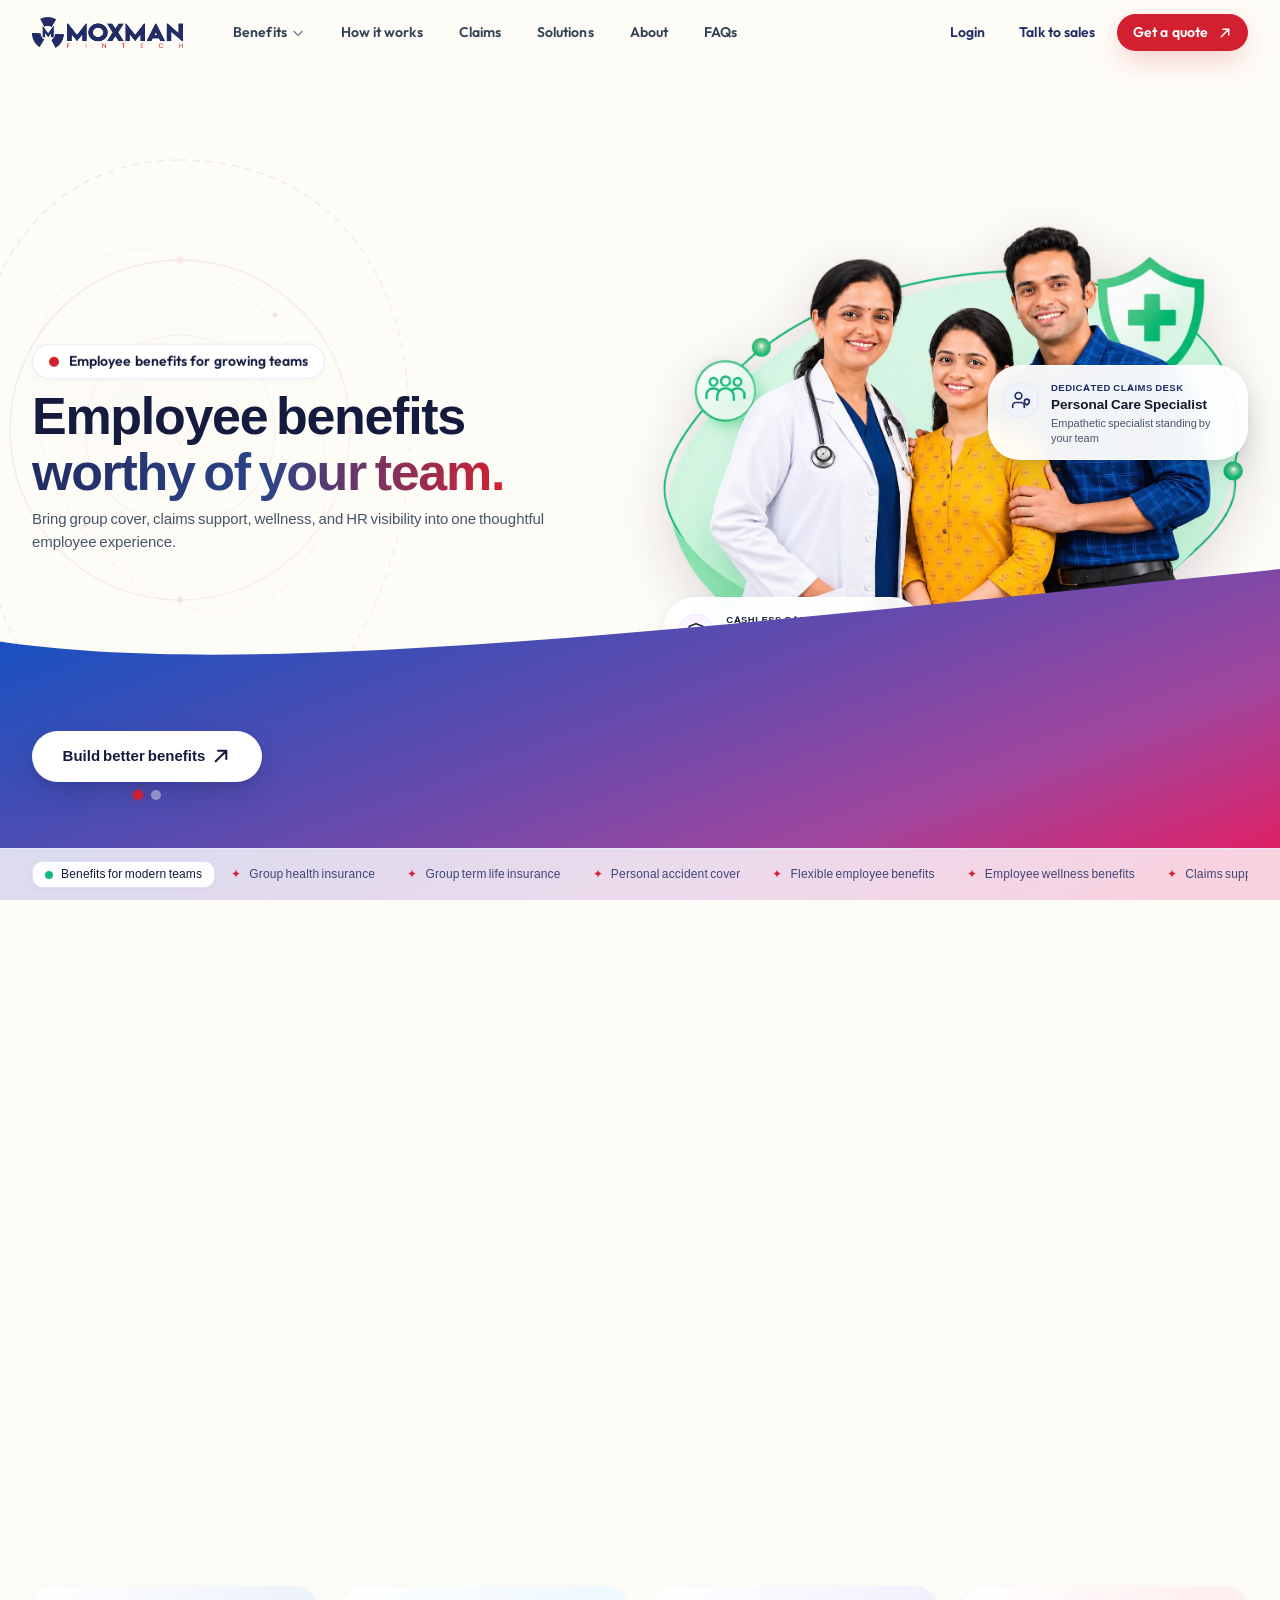
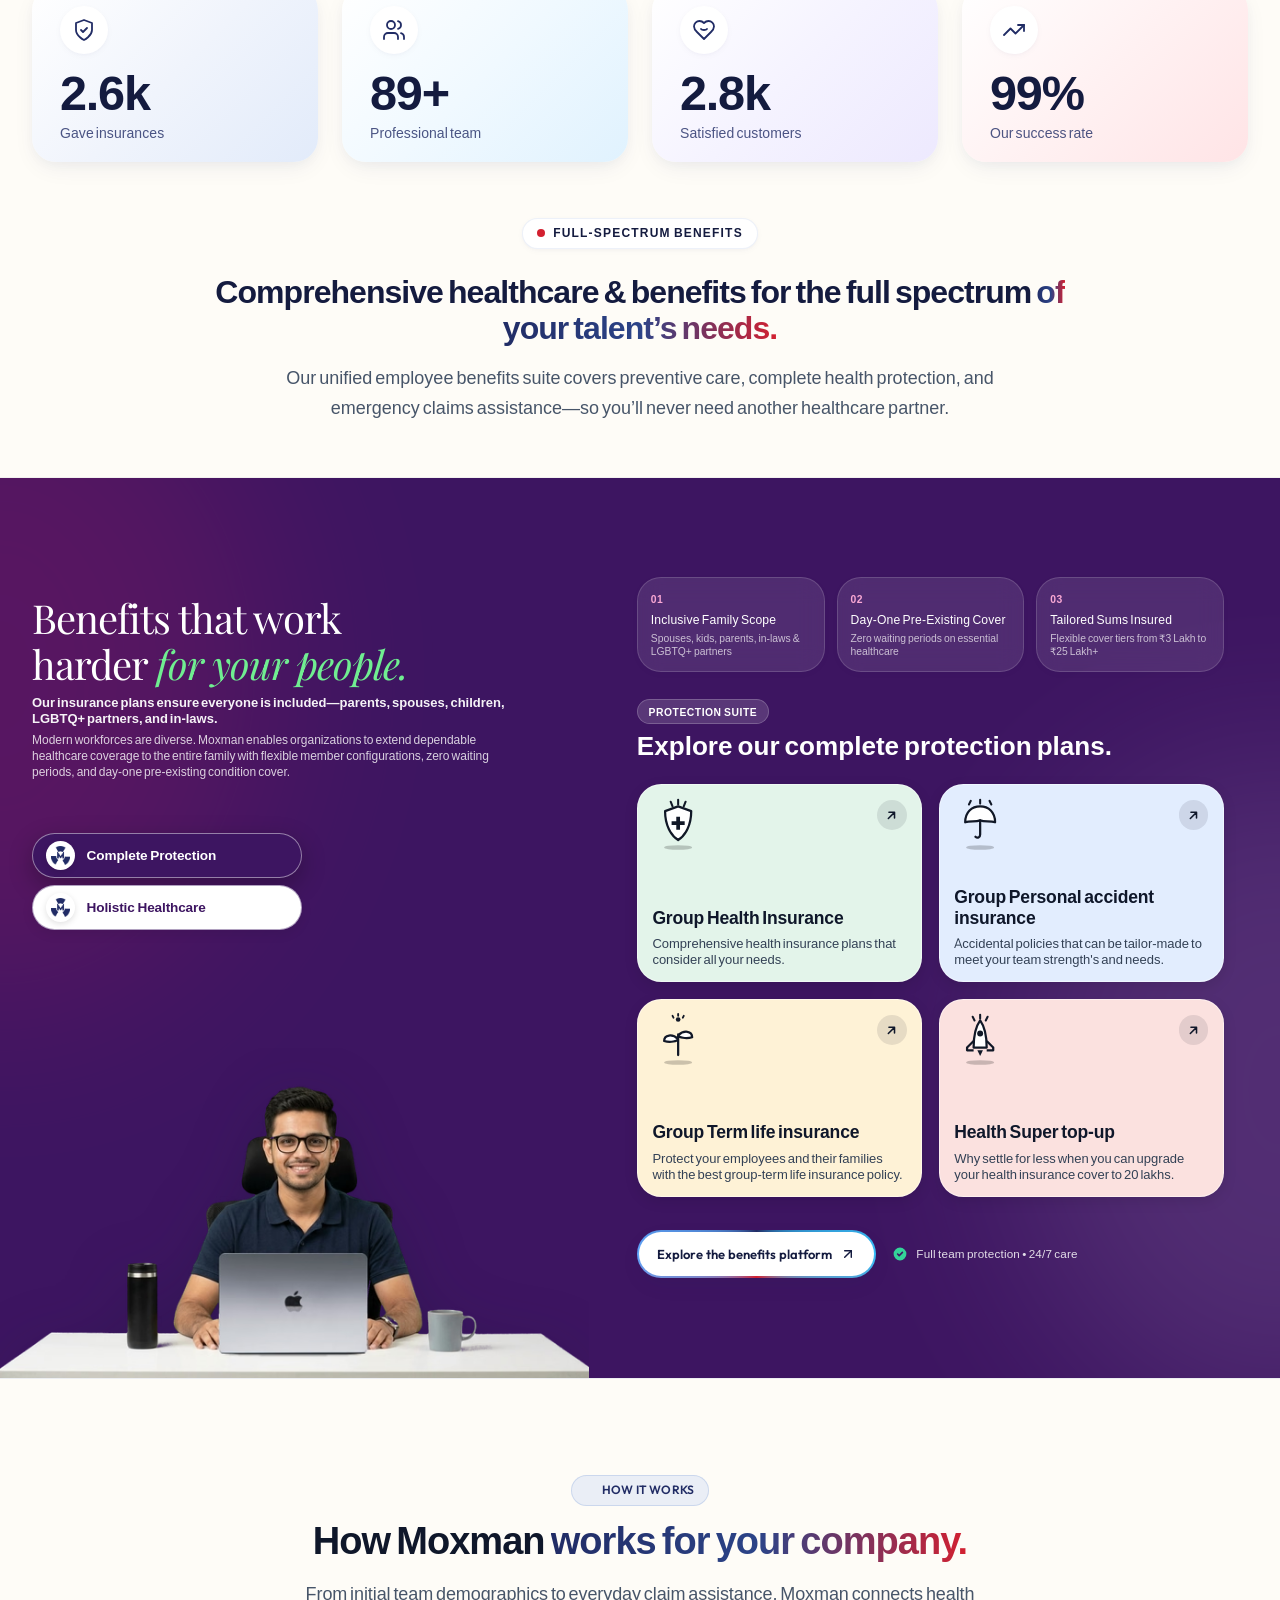
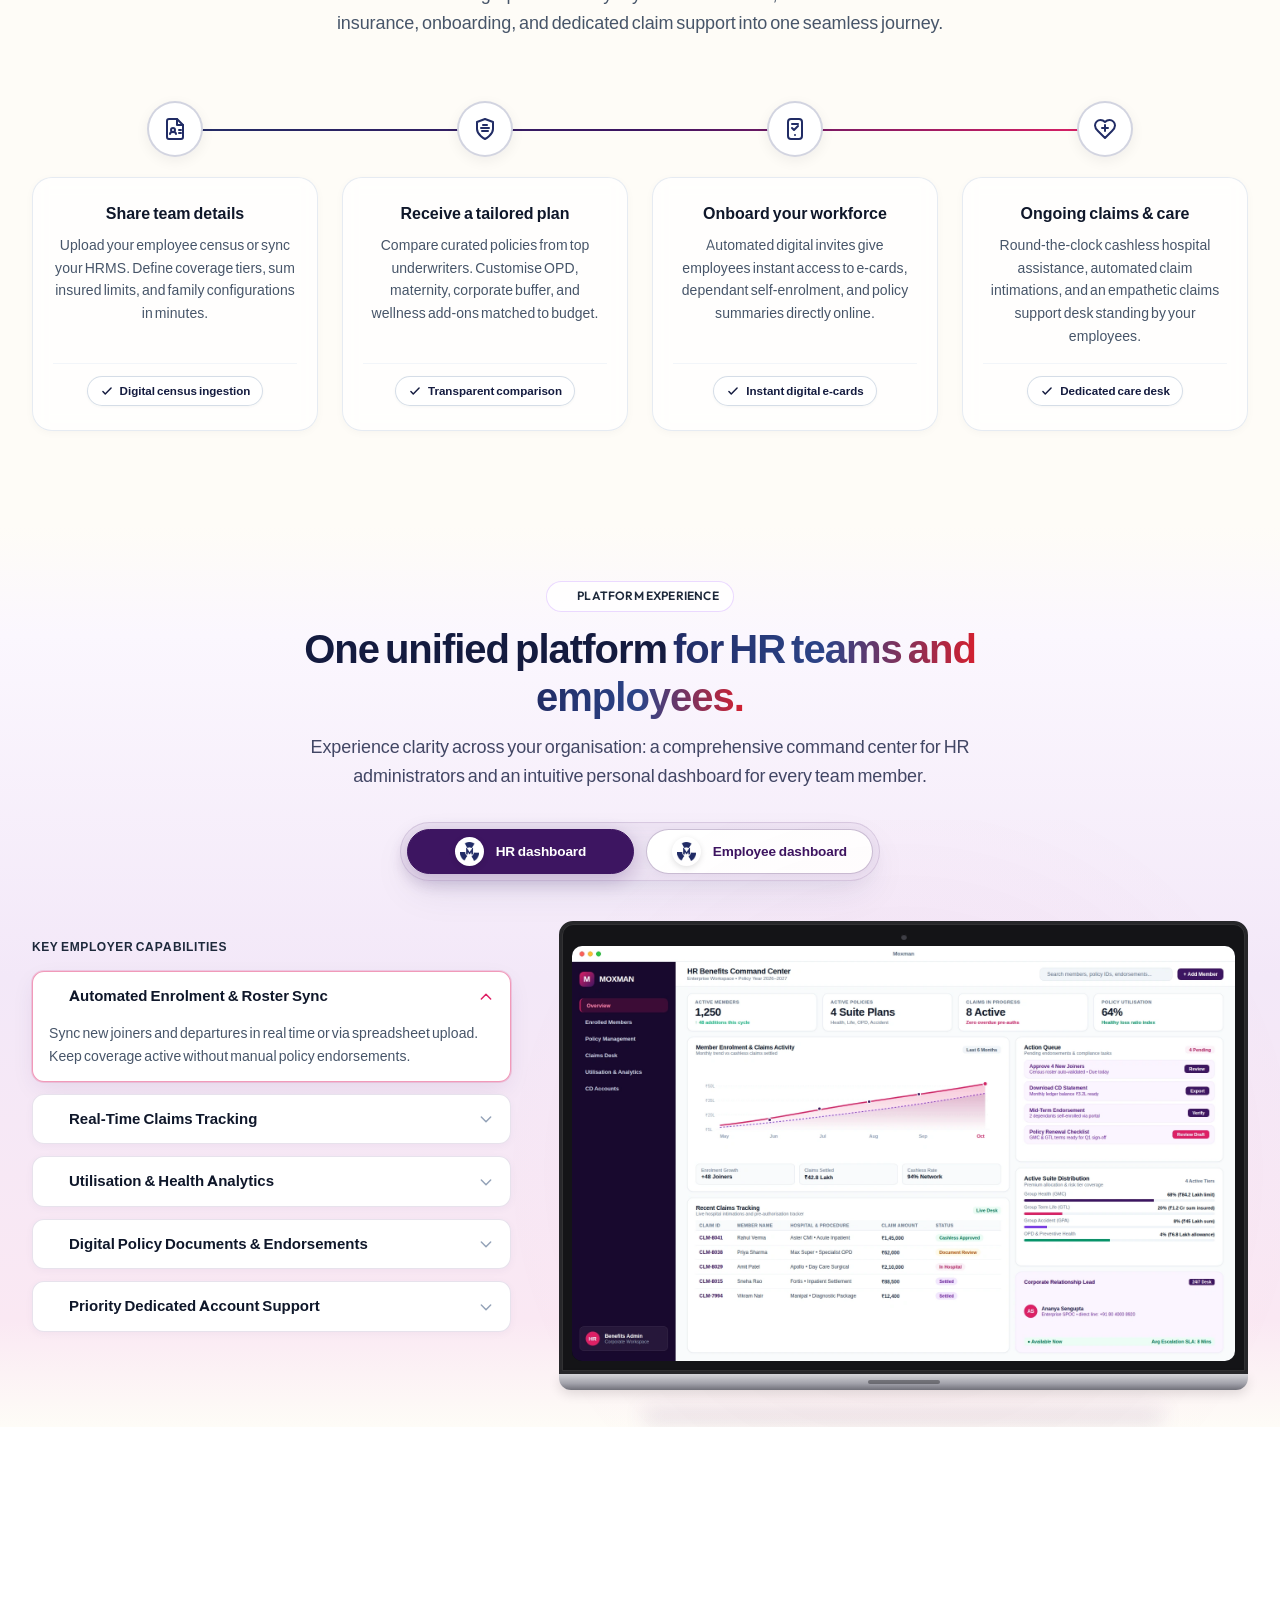
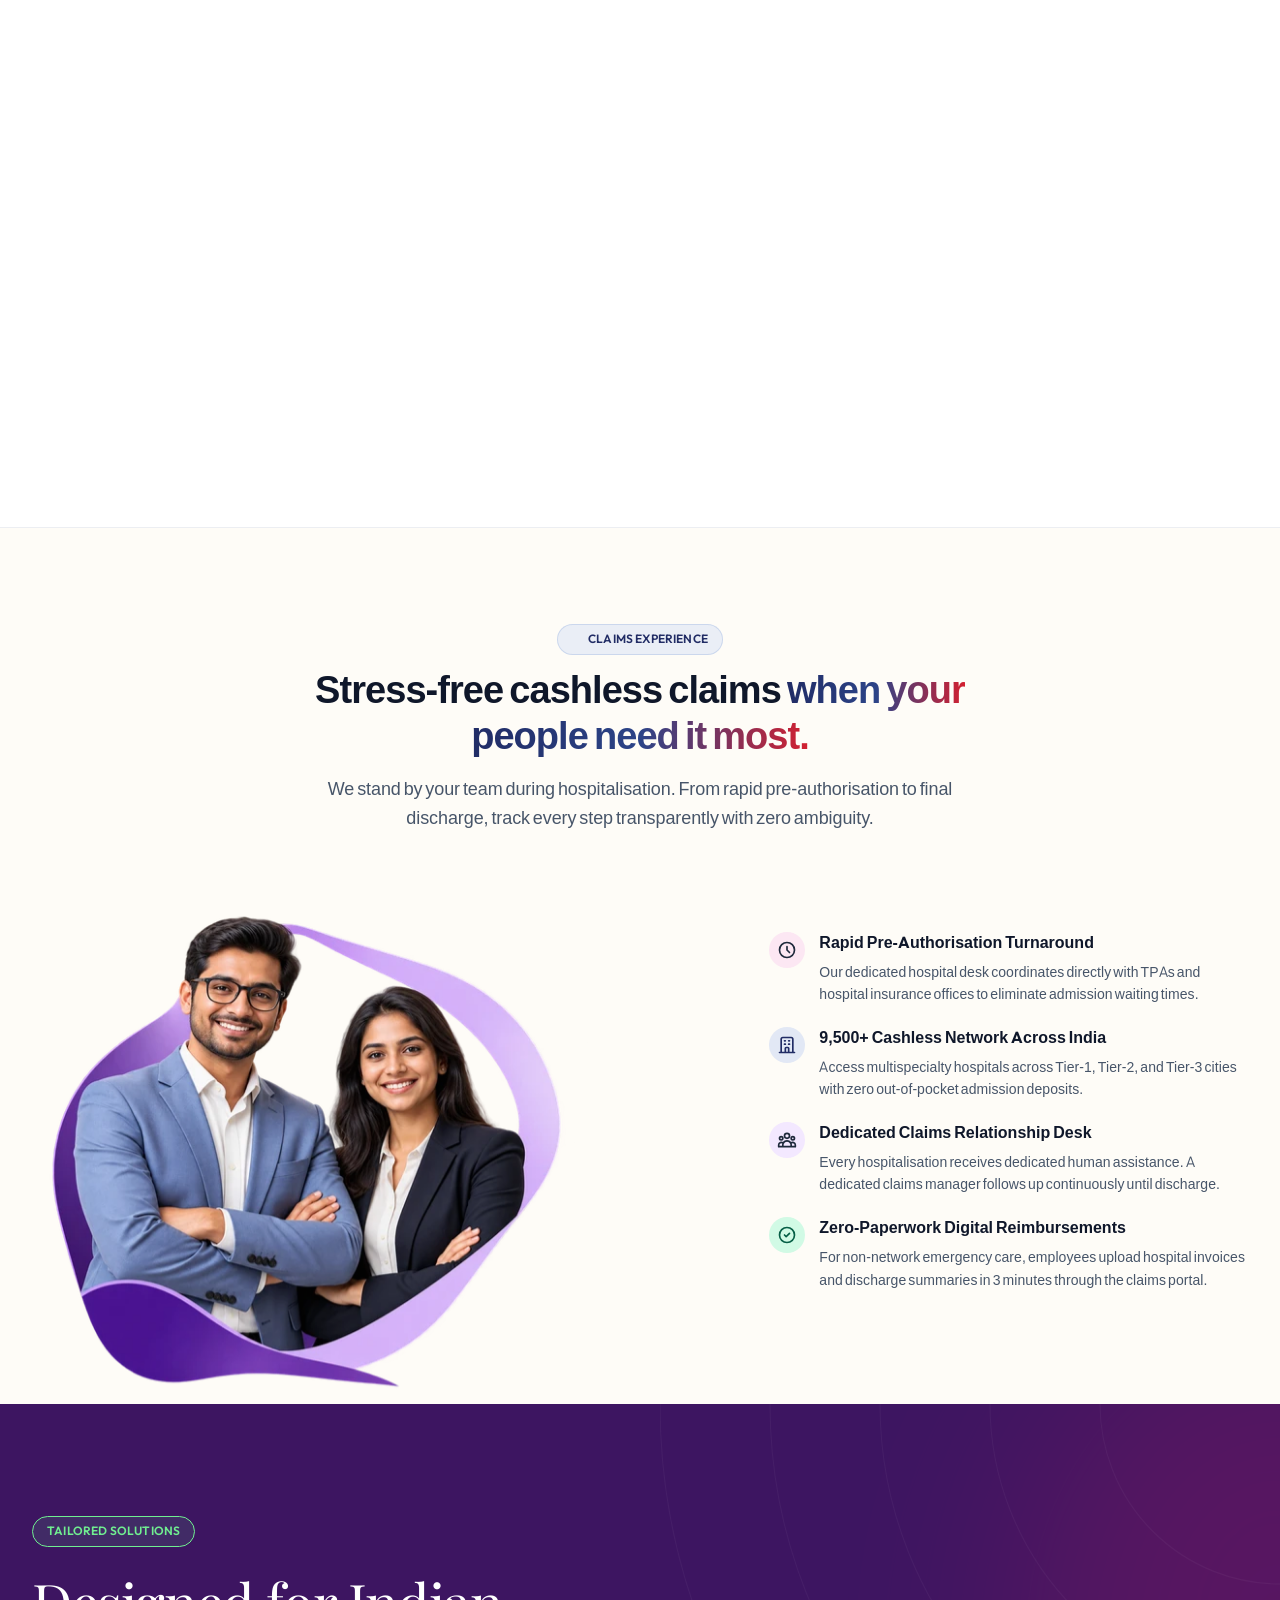
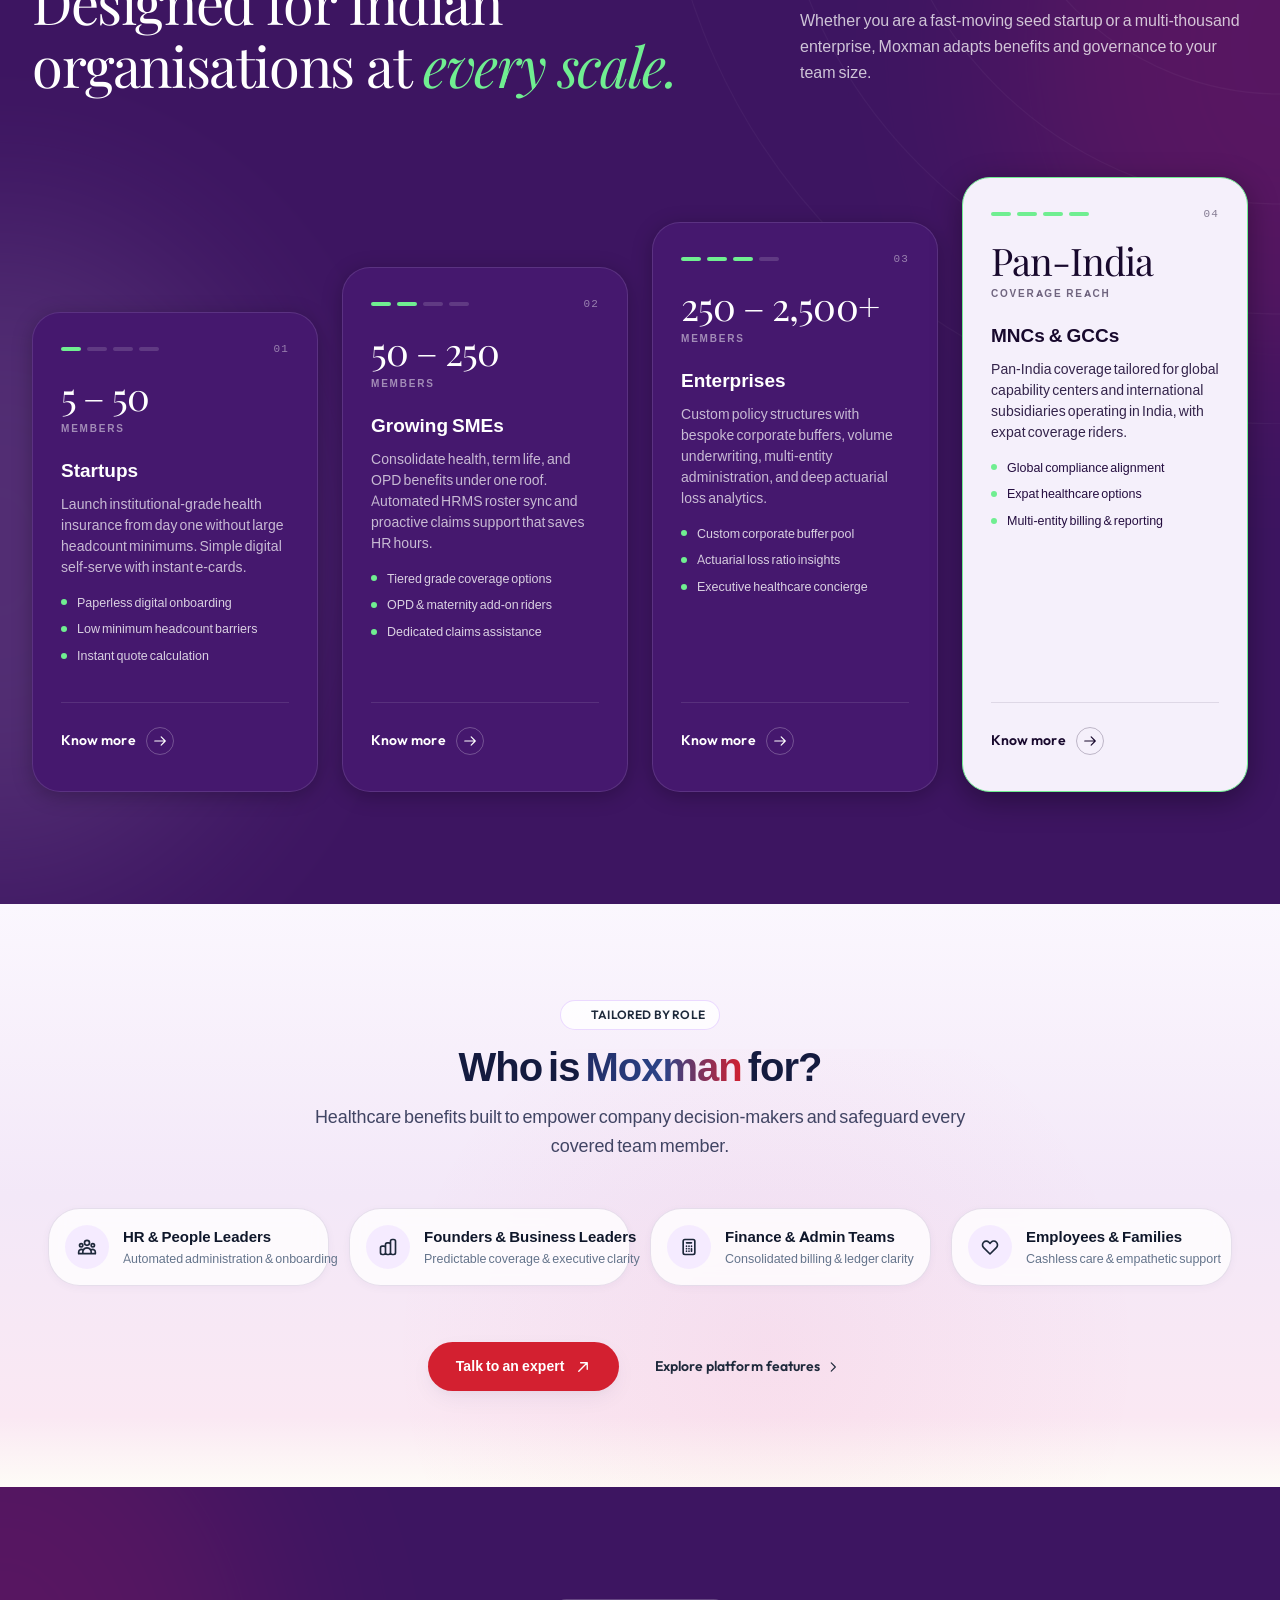
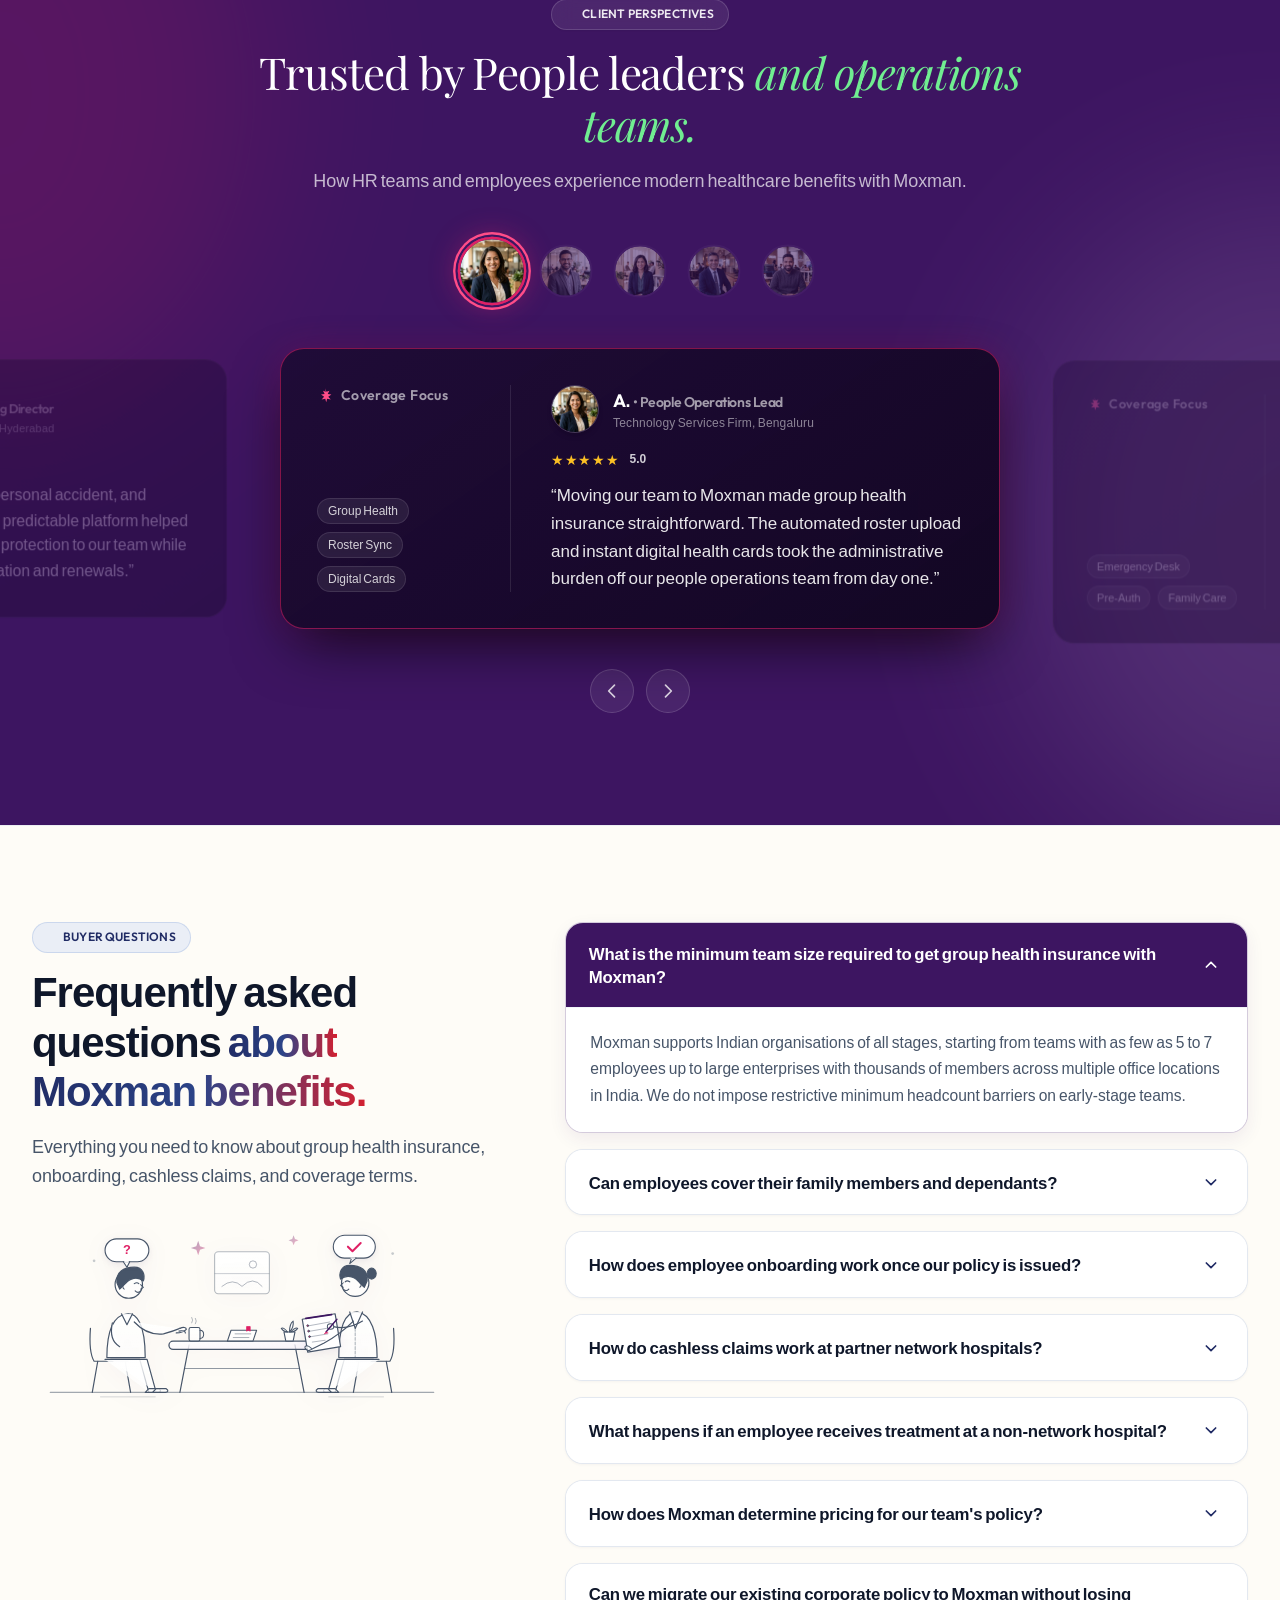
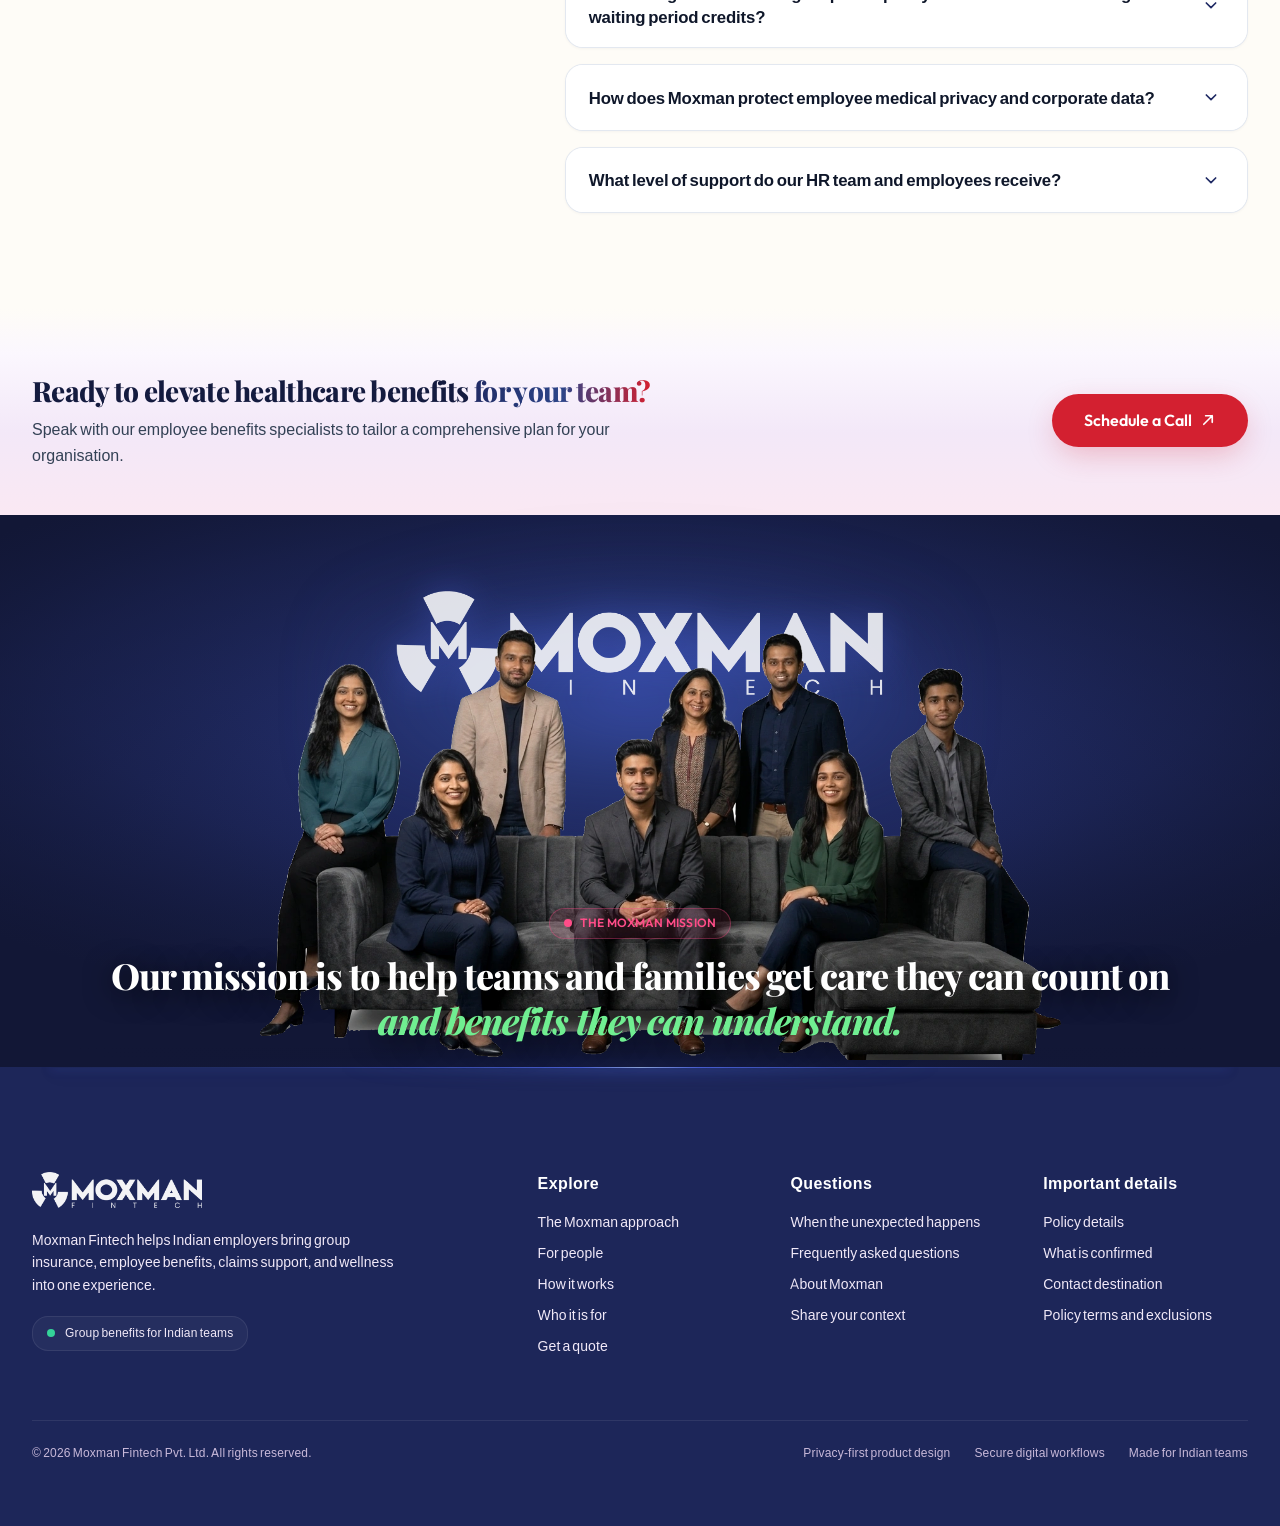
==== commit 712f9ac5: "color updated" ====
--- a/index.html
+++ b/index.html
@@ -484,28 +484,18 @@
     <!-- ===================================================================
          SCENE 1 (Slide 1): Corporate Healthcare Family Graphic (Layer 4: In front of curve)
          =================================================================== -->
-    <div id="heroScene1" class="hero-scene-group w-full flex items-end justify-center lg:justify-end opacity-100 transition-opacity duration-300" style="z-index: 4;">
+    <div id="heroScene1" class="hero-scene-group w-full flex items-end justify-center lg:justify-end opacity-100 transition-opacity duration-300">
         <div class="claims-artwork-stage hero-claims-artwork relative select-none w-full" aria-label="Moxman cashless care and dedicated claims support team">
 
-            <!-- Hero Graphic: Healthcare Doctor and Smiling Indian Family with Designed Background & Purple Swoosh -->
+            <!-- Hero Graphic: Healthcare Doctor and Smiling Indian Family with Designed Background & Shield -->
             <div class="claims-artwork-people hero-claims-people relative flex justify-center w-full">
                 <picture class="block w-full">
                     <source 
-                        srcset="./assets/images/about/SmilingHealthcareFamilyHeroGraphic-640.webp 640w,
-                                ./assets/images/about/SmilingHealthcareFamilyHeroGraphic-960.webp 960w,
-                                ./assets/images/about/SmilingHealthcareFamilyHeroGraphic.webp 1383w"
-                        sizes="(min-width: 1536px) 780px, (min-width: 1280px) 700px, (min-width: 1024px) 52vw, 100vw"
+                        srcset="./assets/images/about/SmilingFamilyHealthcareTeam.webp"
                         type="image/webp"
                     >
-                    <source 
-                        srcset="./assets/images/about/SmilingHealthcareFamilyHeroGraphic-640.png 640w,
-                                ./assets/images/about/SmilingHealthcareFamilyHeroGraphic-960.png 960w,
-                                ./assets/images/about/SmilingHealthcareFamilyHeroGraphic.png 1383w"
-                        sizes="(min-width: 1536px) 780px, (min-width: 1280px) 700px, (min-width: 1024px) 52vw, 100vw"
-                        type="image/png"
-                    >
                     <img 
-                        src="./assets/images/about/SmilingHealthcareFamilyHeroGraphic.png" 
+                        src="./assets/images/about/SmilingFamilyHealthcareTeam.png" 
                         alt="Compassionate healthcare doctor and smiling young Indian family with modern benefits protection" 
                         width="1383" 
                         height="1137" 
@@ -518,7 +508,7 @@
             </div>
 
             <!-- Badge 2: Cashless care / Direct Admission (Lower-Mid-Left) -->
-            <div class="claims-badge claims-badge-2 absolute left-0 sm:left-1 bottom-[22%] sm:bottom-[15%] hidden lg:block" role="presentation">
+            <div class="claims-badge claims-badge-2 absolute left-0 sm:left-1 bottom-[22%] sm:bottom-[15%] lg:bottom-[23%] hidden lg:block" role="presentation">
                 <div class="claims-badge-inner flex items-start gap-2 sm:gap-3 p-2 sm:p-3.5 rounded-2xl bg-white/95 backdrop-blur-md border border-white/80 shadow-[0_12px_30px_-6px_rgba(61,21,97,0.16),0_4px_12px_-2px_rgba(61,21,97,0.08)] max-w-[155px] min-[390px]:max-w-[175px] sm:max-w-[245px] lg:max-w-[260px]">
                     <div class="w-6 h-6 sm:w-9 sm:h-9 rounded-xl bg-purple-50 text-logo-purple border border-purple-100 flex items-center justify-center flex-shrink-0 mt-0.5">
                         <svg class="w-3.5 h-3.5 sm:w-5 sm:h-5" fill="none" stroke="currentColor" stroke-width="2" stroke-linecap="round" stroke-linejoin="round" viewBox="0 0 24 24" aria-hidden="true">
--- a/assets/css/main.min.css
+++ b/assets/css/main.min.css
@@ -1,3 +1,3 @@
 @font-face{font-family:Outfit;font-style:normal;font-weight:600;font-display:swap;src:url(/assets/fonts/outfit-600-normal.woff2) format("woff2")}@font-face{font-family:Outfit;font-style:normal;font-weight:700;font-display:swap;src:url(/assets/fonts/outfit-700-normal.woff2) format("woff2")}@font-face{font-family:Outfit;font-style:normal;font-weight:800;font-display:swap;src:url(/assets/fonts/outfit-800-normal.woff2) format("woff2")}@font-face{font-family:Plus Jakarta Sans;font-style:normal;font-weight:400;font-display:swap;src:url(/assets/fonts/plusjakartasans-400-normal.woff2) format("woff2")}@font-face{font-family:Plus Jakarta Sans;font-style:normal;font-weight:500;font-display:swap;src:url(/assets/fonts/plusjakartasans-500-normal.woff2) format("woff2")}@font-face{font-family:Plus Jakarta Sans;font-style:normal;font-weight:600;font-display:swap;src:url(/assets/fonts/plusjakartasans-600-normal.woff2) format("woff2")}@font-face{font-family:Plus Jakarta Sans;font-style:normal;font-weight:700;font-display:swap;src:url(/assets/fonts/plusjakartasans-700-normal.woff2) format("woff2")}*,:after,:before{--tw-border-spacing-x:0;--tw-border-spacing-y:0;--tw-translate-x:0;--tw-translate-y:0;--tw-rotate:0;--tw-skew-x:0;--tw-skew-y:0;--tw-scale-x:1;--tw-scale-y:1;--tw-pan-x: ;--tw-pan-y: ;--tw-pinch-zoom: ;--tw-scroll-snap-strictness:proximity;--tw-gradient-from-position: ;--tw-gradient-via-position: ;--tw-gradient-to-position: ;--tw-ordinal: ;--tw-slashed-zero: ;--tw-numeric-figure: ;--tw-numeric-spacing: ;--tw-numeric-fraction: ;--tw-ring-inset: ;--tw-ring-offset-width:0px;--tw-ring-offset-color:#fff;--tw-ring-color:rgba(59,130,246,.5);--tw-ring-offset-shadow:0 0 #0000;--tw-ring-shadow:0 0 #0000;--tw-shadow:0 0 #0000;--tw-shadow-colored:0 0 #0000;--tw-blur: ;--tw-brightness: ;--tw-contrast: ;--tw-grayscale: ;--tw-hue-rotate: ;--tw-invert: ;--tw-saturate: ;--tw-sepia: ;--tw-drop-shadow: ;--tw-backdrop-blur: ;--tw-backdrop-brightness: ;--tw-backdrop-contrast: ;--tw-backdrop-grayscale: ;--tw-backdrop-hue-rotate: ;--tw-backdrop-invert: ;--tw-backdrop-opacity: ;--tw-backdrop-saturate: ;--tw-backdrop-sepia: ;--tw-contain-size: ;--tw-contain-layout: ;--tw-contain-paint: ;--tw-contain-style: }::backdrop{--tw-border-spacing-x:0;--tw-border-spacing-y:0;--tw-translate-x:0;--tw-translate-y:0;--tw-rotate:0;--tw-skew-x:0;--tw-skew-y:0;--tw-scale-x:1;--tw-scale-y:1;--tw-pan-x: ;--tw-pan-y: ;--tw-pinch-zoom: ;--tw-scroll-snap-strictness:proximity;--tw-gradient-from-position: ;--tw-gradient-via-position: ;--tw-gradient-to-position: ;--tw-ordinal: ;--tw-slashed-zero: ;--tw-numeric-figure: ;--tw-numeric-spacing: ;--tw-numeric-fraction: ;--tw-ring-inset: ;--tw-ring-offset-width:0px;--tw-ring-offset-color:#fff;--tw-ring-color:rgba(59,130,246,.5);--tw-ring-offset-shadow:0 0 #0000;--tw-ring-shadow:0 0 #0000;--tw-shadow:0 0 #0000;--tw-shadow-colored:0 0 #0000;--tw-blur: ;--tw-brightness: ;--tw-contrast: ;--tw-grayscale: ;--tw-hue-rotate: ;--tw-invert: ;--tw-saturate: ;--tw-sepia: ;--tw-drop-shadow: ;--tw-backdrop-blur: ;--tw-backdrop-brightness: ;--tw-backdrop-contrast: ;--tw-backdrop-grayscale: ;--tw-backdrop-hue-rotate: ;--tw-backdrop-invert: ;--tw-backdrop-opacity: ;--tw-backdrop-saturate: ;--tw-backdrop-sepia: ;--tw-contain-size: ;--tw-contain-layout: ;--tw-contain-paint: ;--tw-contain-style: }
 
-/*! tailwindcss v3.4.19 | MIT License | https://tailwindcss.com*/*,:after,:before{box-sizing:border-box;border:0 solid #e5e7eb}:after,:before{--tw-content:""}:host,html{line-height:1.5;-webkit-text-size-adjust:100%;-moz-tab-size:4;-o-tab-size:4;tab-size:4;font-family:ui-sans-serif,system-ui,sans-serif,Apple Color Emoji,Segoe UI Emoji,Segoe UI Symbol,Noto Color Emoji;font-feature-settings:normal;font-variation-settings:normal;-webkit-tap-highlight-color:transparent}body{margin:0;line-height:inherit}hr{height:0;color:inherit;border-top-width:1px}abbr:where([title]){-webkit-text-decoration:underline dotted;text-decoration:underline dotted}h1,h2,h3,h4,h5,h6{font-size:inherit;font-weight:inherit}a{color:inherit;text-decoration:inherit}b,strong{font-weight:bolder}code,kbd,pre,samp{font-family:ui-monospace,SFMono-Regular,Menlo,Monaco,Consolas,Liberation Mono,Courier New,monospace;font-feature-settings:normal;font-variation-settings:normal;font-size:1em}small{font-size:80%}sub,sup{font-size:75%;line-height:0;position:relative;vertical-align:baseline}sub{bottom:-.25em}sup{top:-.5em}table{text-indent:0;border-color:inherit;border-collapse:collapse}button,input,optgroup,select,textarea{font-family:inherit;font-feature-settings:inherit;font-variation-settings:inherit;font-size:100%;font-weight:inherit;line-height:inherit;letter-spacing:inherit;color:inherit;margin:0;padding:0}button,select{text-transform:none}button,input:where([type=button]),input:where([type=reset]),input:where([type=submit]){-webkit-appearance:button;background-color:transparent;background-image:none}:-moz-focusring{outline:auto}:-moz-ui-invalid{box-shadow:none}progress{vertical-align:baseline}::-webkit-inner-spin-button,::-webkit-outer-spin-button{height:auto}[type=search]{-webkit-appearance:textfield;outline-offset:-2px}::-webkit-search-decoration{-webkit-appearance:none}::-webkit-file-upload-button{-webkit-appearance:button;font:inherit}summary{display:list-item}blockquote,dd,dl,figure,h1,h2,h3,h4,h5,h6,hr,p,pre{margin:0}fieldset{margin:0}fieldset,legend{padding:0}menu,ol,ul{list-style:none;margin:0;padding:0}dialog{padding:0}textarea{resize:vertical}input::-moz-placeholder,textarea::-moz-placeholder{opacity:1;color:#9ca3af}input::placeholder,textarea::placeholder{opacity:1;color:#9ca3af}[role=button],button{cursor:pointer}:disabled{cursor:default}audio,canvas,embed,iframe,img,object,svg,video{display:block;vertical-align:middle}img,video{max-width:100%;height:auto}[hidden]:where(:not([hidden=until-found])){display:none}html{font-family:var(--font-body);color:var(--color-neutral-800);background-color:var(--color-surface);scroll-behavior:auto;-webkit-font-smoothing:antialiased;-moz-osx-font-smoothing:grayscale}h1,h2,h3,h4,h5,h6{font-family:var(--font-display);color:var(--color-primary-950)}::-moz-selection{background-color:var(--color-primary-900);color:#fff}::selection{background-color:var(--color-primary-900);color:#fff}.container{width:100%}@media (min-width:640px){.container{max-width:640px}}@media (min-width:768px){.container{max-width:768px}}@media (min-width:1024px){.container{max-width:1024px}}@media (min-width:1280px){.container{max-width:1280px}}@media (min-width:1536px){.container{max-width:1536px}}.btn-primary{display:inline-flex;align-items:center;justify-content:center;gap:.5rem;border-radius:1rem;--tw-bg-opacity:1;background-color:rgb(211 32 48/var(--tw-bg-opacity,1));padding:.875rem 1.5rem;font-family:Outfit,sans-serif;font-size:.875rem;line-height:1.5;letter-spacing:.005em;font-weight:600;--tw-text-opacity:1;color:rgb(255 255 255/var(--tw-text-opacity,1));--tw-shadow:0 10px 30px -5px rgba(211,32,48,.28);--tw-shadow-colored:0 10px 30px -5px var(--tw-shadow-color);box-shadow:var(--tw-ring-offset-shadow,0 0 #0000),var(--tw-ring-shadow,0 0 #0000),var(--tw-shadow);transition-property:all;transition-timing-function:cubic-bezier(.4,0,.2,1);transition-duration:.2s}.btn-primary:focus-visible{outline:2px solid transparent;outline-offset:2px;--tw-ring-offset-shadow:var(--tw-ring-inset) 0 0 0 var(--tw-ring-offset-width) var(--tw-ring-offset-color);--tw-ring-shadow:var(--tw-ring-inset) 0 0 0 calc(2px + var(--tw-ring-offset-width)) var(--tw-ring-color);box-shadow:var(--tw-ring-offset-shadow),var(--tw-ring-shadow),var(--tw-shadow,0 0 #0000);--tw-ring-opacity:1;--tw-ring-color:rgb(239 68 68/var(--tw-ring-opacity,1));--tw-ring-offset-width:2px}.btn-primary:active{--tw-scale-x:0.98;--tw-scale-y:0.98;transform:translate(var(--tw-translate-x),var(--tw-translate-y)) rotate(var(--tw-rotate)) skewX(var(--tw-skew-x)) skewY(var(--tw-skew-y)) scaleX(var(--tw-scale-x)) scaleY(var(--tw-scale-y))}@media (min-width:640px){.btn-primary{font-size:1rem;line-height:1.6;letter-spacing:0;font-weight:400}}.btn-secondary{display:inline-flex;align-items:center;justify-content:center;gap:.5rem;border-radius:1rem;--tw-bg-opacity:1;background-color:rgb(33 44 101/var(--tw-bg-opacity,1));padding:.875rem 1.5rem;font-family:Outfit,sans-serif;font-size:.875rem;line-height:1.5;letter-spacing:.005em;font-weight:600;--tw-text-opacity:1;color:rgb(255 255 255/var(--tw-text-opacity,1));--tw-shadow:0 8px 24px -4px rgba(33,44,101,.07),0 4px 12px -2px rgba(33,44,101,.04);--tw-shadow-colored:0 8px 24px -4px var(--tw-shadow-color),0 4px 12px -2px var(--tw-shadow-color);box-shadow:var(--tw-ring-offset-shadow,0 0 #0000),var(--tw-ring-shadow,0 0 #0000),var(--tw-shadow);transition-property:all;transition-timing-function:cubic-bezier(.4,0,.2,1);transition-duration:.2s}.btn-secondary:hover{--tw-bg-opacity:1;background-color:rgb(20 27 63/var(--tw-bg-opacity,1))}.btn-secondary:focus-visible{outline:2px solid transparent;outline-offset:2px;--tw-ring-offset-shadow:var(--tw-ring-inset) 0 0 0 var(--tw-ring-offset-width) var(--tw-ring-offset-color);--tw-ring-shadow:var(--tw-ring-inset) 0 0 0 calc(2px + var(--tw-ring-offset-width)) var(--tw-ring-color);box-shadow:var(--tw-ring-offset-shadow),var(--tw-ring-shadow),var(--tw-shadow,0 0 #0000);--tw-ring-opacity:1;--tw-ring-color:rgb(44 68 136/var(--tw-ring-opacity,1));--tw-ring-offset-width:2px}.btn-secondary:active{--tw-scale-x:0.98;--tw-scale-y:0.98;transform:translate(var(--tw-translate-x),var(--tw-translate-y)) rotate(var(--tw-rotate)) skewX(var(--tw-skew-x)) skewY(var(--tw-skew-y)) scaleX(var(--tw-scale-x)) scaleY(var(--tw-scale-y))}@media (min-width:640px){.btn-secondary{font-size:1rem;line-height:1.6;letter-spacing:0;font-weight:400}}.btn-ghost{display:inline-flex;align-items:center;justify-content:center;gap:.5rem;border-radius:1rem;padding:.625rem 1.25rem;font-family:Outfit,sans-serif;font-size:.875rem;line-height:1.5;letter-spacing:.005em;font-weight:500;--tw-text-opacity:1;color:rgb(33 44 101/var(--tw-text-opacity,1));transition-property:all;transition-timing-function:cubic-bezier(.4,0,.2,1);transition-duration:.2s}.btn-ghost:hover{--tw-bg-opacity:1;background-color:rgb(240 243 250/var(--tw-bg-opacity,1));--tw-text-opacity:1;color:rgb(20 27 63/var(--tw-text-opacity,1))}.btn-ghost:focus-visible{outline:2px solid transparent;outline-offset:2px;--tw-ring-offset-shadow:var(--tw-ring-inset) 0 0 0 var(--tw-ring-offset-width) var(--tw-ring-offset-color);--tw-ring-shadow:var(--tw-ring-inset) 0 0 0 calc(2px + var(--tw-ring-offset-width)) var(--tw-ring-color);box-shadow:var(--tw-ring-offset-shadow),var(--tw-ring-shadow),var(--tw-shadow,0 0 #0000);--tw-ring-opacity:1;--tw-ring-color:rgb(108 142 207/var(--tw-ring-opacity,1))}.btn-gradient-light{position:relative;display:inline-flex;align-items:center;justify-content:center;gap:.5rem;font-family:var(--font-display);font-weight:600;font-size:1rem;line-height:1.5;color:#141b3f;padding:.875rem 1.75rem;min-height:48px;border-radius:2.5rem;border:2px solid transparent;background-clip:padding-box,border-box;background-origin:padding-box,border-box;background-image:linear-gradient(#fff,#fff),conic-gradient(from var(--btn-angle,0deg),#212c65,#38bdf8,#d32030,#60a5fa,#212c65);animation:rotateBtnAngle 4s linear infinite;box-shadow:0 4px 14px -2px rgba(33,44,101,.08),0 2px 6px -1px rgba(33,44,101,.04);transition:transform .25s ease-out,box-shadow .25s ease-out;text-decoration:none;cursor:pointer}.btn-gradient-light:not(.btn-sweep):before{content:"";position:absolute;inset:-4px;border-radius:inherit;background:radial-gradient(circle at center,hsla(0,96%,89%,.35),rgba(96,165,250,.25) 70%,transparent 100%);filter:blur(8px);opacity:0;z-index:-1;transition:opacity .25s ease-out;pointer-events:none}.btn-gradient-light:not(.btn-sweep) svg{transition:transform .25s ease-out}@media (hover:hover){.btn-gradient-light:hover{transform:translateY(-2px);box-shadow:0 8px 24px -4px rgba(33,44,101,.14),0 4px 10px -2px rgba(33,44,101,.08)}.btn-gradient-light:not(.btn-sweep):hover:before{opacity:1}.btn-gradient-light:not(.btn-sweep):hover svg{transform:translateX(4px)}}.btn-gradient-light:active{transform:scale(.98)}.btn-gradient-light:focus-visible{outline:2px solid var(--color-primary-600);outline-offset:3px}.hero-scenes-stack{display:grid;grid-template-columns:100%;grid-template-rows:auto}.hero-scenes-stack>.hero-scene-group{grid-column:1;grid-row:1}.bg-hero-cream{background-color:var(--color-hero-cream)}.max-w-container{width:100%;max-width:1280px;margin-left:auto;margin-right:auto}@media (min-width:1745px){.max-w-container{max-width:1440px!important}}.hero-title{font-size:clamp(1.75rem,1.25rem + 2.8vw,3.625rem);line-height:1.08;letter-spacing:-.035em}@media (min-width:1280px) and (max-width:1535px){.hero-title{font-size:clamp(3.25rem,.1rem + 3.9vw,3.875rem)}}@media (min-width:1536px){.hero-title{font-size:64px}}@media (min-width:1500px) and (max-width:1599px) and (max-height:820px){.hero-title{font-size:54px!important}}@media (min-width:1745px){.hero-title{font-size:66px}}@media (min-width:1920px){.hero-title{font-size:68px}}.title-gradient-hero{color:var(--color-primary-700);background:linear-gradient(90deg,var(--color-primary-900) 0,var(--color-primary-700) 50%,var(--color-accent-600) 100%);-webkit-background-clip:text;background-clip:text;-webkit-text-fill-color:transparent;-webkit-box-decoration-break:clone;box-decoration-break:clone;display:inline}.hero-progress-segment{width:.625rem!important;height:.625rem!important;min-width:.625rem!important;min-height:.625rem!important;border-radius:9999px!important;cursor:pointer;transition:background-color .25s ease,box-shadow .25s ease,transform .25s ease!important}.hero-progress-segment.active{background-color:var(--color-accent-600)!important;box-shadow:0 0 6px rgba(211,32,48,.45)!important}.hero-progress-segment:not(.active){background-color:hsla(0,0%,100%,.4)!important}.hero-progress-segment:not(.active):hover{background-color:hsla(0,0%,100%,.65)!important}.hero-cta-btn{display:inline-flex;align-items:center;justify-content:center;padding:.85rem 1.85rem;border-radius:9999px;background-color:#fff;color:#141b3f;font-family:var(--font-display,"Outfit",sans-serif);font-size:.9375rem;font-weight:700;text-decoration:none;box-shadow:0 12px 30px -4px rgba(20,27,63,.22),0 4px 10px -2px rgba(20,27,63,.12);border:1px solid hsla(0,0%,100%,.95);transition:transform .22s ease-out,box-shadow .22s ease-out,background-color .22s ease-out;cursor:pointer}@media (hover:hover){.hero-cta-btn:hover{transform:translateY(-2px);box-shadow:0 18px 36px -6px rgba(20,27,63,.32),0 6px 14px -2px rgba(20,27,63,.18)}}.hero-cta-btn:active{transform:scale(.98)}.btn-sweep{position:relative;overflow:hidden!important;isolation:isolate;backface-visibility:hidden}.btn-sweep>*{position:relative;z-index:2}.btn-sweep svg{transform:rotate(-45deg);transition:transform .25s ease-out,color .38s cubic-bezier(.22,1,.36,1);transform-origin:center center;flex-shrink:0}.btn-sweep:before{content:"";position:absolute;inset:-1px;border-radius:9999px;z-index:1;pointer-events:none;transform:scaleX(0);transform-origin:right center;transition:transform .38s cubic-bezier(.22,1,.36,1);will-change:transform}.btn-sweep--purple:before{background-color:var(--color-logo-purple)}.btn-sweep--purple>span,.btn-sweep--purple>svg{color:#fff;transition:color .38s cubic-bezier(.22,1,.36,1)}.btn-sweep--red:before{background-color:var(--color-accent-600)}.btn-sweep--red>span,.btn-sweep--red>svg{color:var(--color-primary-950,#141b3f);transition:color .38s cubic-bezier(.22,1,.36,1)}@media (hover:hover){.btn-sweep:focus-visible:before,.btn-sweep:hover:before{transform:scaleX(1);transform-origin:left center}.btn-sweep:focus-visible svg,.btn-sweep:hover svg{transform:rotate(-45deg)}.btn-sweep--red:focus-visible>span,.btn-sweep--red:focus-visible>svg,.btn-sweep--red:hover>span,.btn-sweep--red:hover>svg{color:#fff}}.btn-sweep:active{transform:scale(.98)}.btn-sweep--purple:focus-visible{outline:2px solid var(--color-footer-pink,#ff4d88);outline-offset:3px}.btn-sweep--red:focus-visible{outline:2px solid var(--color-accent-600,#d32030);outline-offset:3px}@media (prefers-reduced-motion:reduce){.btn-sweep:before{transform:none!important;opacity:0;transition:opacity .15s ease-in-out!important}.btn-sweep:focus-visible:before,.btn-sweep:hover:before{transform:none!important;opacity:1!important}.btn-sweep svg{transition:none!important}.btn-sweep>span,.btn-sweep>svg{transition:color .15s ease-in-out!important}}.hero-claims-artwork{max-width:clamp(520px,46vw,760px);height:clamp(480px,calc(100svh - 138px),820px);margin-left:auto;margin-right:0}.hero-claims-artwork,.hero-claims-artwork .claims-artwork-people{position:relative;width:100%;display:flex;align-items:flex-end;justify-content:flex-end;margin-bottom:0!important}.hero-claims-artwork .claims-artwork-people{z-index:4;height:100%;bottom:clamp(32px,4.2vh,60px)!important;animation:none!important;transform:none!important}.hero-claims-artwork .claims-artwork-people picture{display:block;height:100%;width:100%}.hero-claims-artwork .claims-artwork-img{height:100%;width:100%;max-height:100%;-o-object-fit:contain;object-fit:contain;-o-object-position:bottom right;object-position:bottom right;display:block;vertical-align:bottom;margin-bottom:0!important;filter:drop-shadow(0 14px 32px rgba(35,10,60,.16));-webkit-user-select:none;-moz-user-select:none;user-select:none;pointer-events:none}.hero-bottom-curve-wrap{position:absolute;bottom:0;left:0;width:100%;height:clamp(260px,35svh,380px);pointer-events:none;z-index:3;overflow:hidden}.hero-bottom-curve-svg{display:block;width:100%;height:100%}.hero-bottom-curve-path{fill:url(#heroBottomCurveGrad)}.hero-cta-wrap,.hero-dots-wrap,.hero-top-group,.hero-trust-items{position:relative;z-index:5}#heroScene1,#heroScene2{position:relative;z-index:4}.team-care-console{transform:perspective(1400px) rotateY(-4deg) rotateX(2deg) translateZ(0);transform-style:preserve-3d;will-change:transform;transition:transform .45s cubic-bezier(.16,1,.3,1),box-shadow .45s ease}.team-care-console:hover{transform:perspective(1400px) rotateY(-1.5deg) rotateX(.5deg) translateZ(6px);box-shadow:0 35px 75px -15px rgba(20,27,63,.2),0 14px 28px -6px rgba(20,27,63,.1)}@media (min-width:1536px){.hero-claims-artwork{max-width:clamp(620px,46vw,800px)}.hero-bottom-curve-wrap{height:clamp(280px,35svh,400px)}}@media (min-width:1745px){.hero-claims-artwork{max-width:clamp(680px,47vw,840px)}}@media (min-width:640px) and (max-width:1023px){#heroAbstractShape,.hero-bottom-group>div:last-child{display:none!important}#heroPinContainer{min-height:0!important;height:auto!important;padding-top:84px!important;padding-bottom:0!important;display:flex!important;flex-direction:column!important;justify-content:flex-start!important;position:relative!important;overflow:hidden!important}#heroPinContainer>.max-w-container{flex:0 0 auto!important;padding-top:0!important;padding-bottom:2rem!important;position:relative!important;z-index:10!important}.hero-content-grid{display:flex!important;flex-direction:column!important;align-items:center!important;height:auto!important;min-height:0!important}.hero-left-column{display:contents!important}.hero-top-group{order:1!important;width:100%!important;max-width:620px!important;margin-bottom:.5rem!important;align-items:center!important}.hero-top-group,.hero-top-group .hero-slides-stack{text-align:center!important}.hero-top-group .hero-desc{margin-left:auto!important;margin-right:auto!important}.hero-visual-column{position:relative!important;order:2!important;width:100%!important;max-width:460px!important;height:360px!important;min-height:360px!important;max-height:360px!important;margin-top:.5rem!important;margin-bottom:.75rem!important;display:flex!important;align-items:center!important;justify-content:center!important;pointer-events:auto!important;bottom:auto!important;right:auto!important;z-index:4!important}.hero-scenes-stack{display:grid!important;grid-template-columns:100%!important;grid-template-rows:100%!important;justify-items:center!important}.hero-scenes-stack,.hero-scenes-stack>.hero-scene-group{width:100%!important;height:100%!important;align-items:center!important}.hero-scenes-stack>.hero-scene-group{grid-column:1!important;grid-row:1!important;display:flex!important;justify-content:center!important}.hero-claims-artwork{width:100%!important;max-width:400px!important;height:360px!important;margin:0 auto!important;display:flex!important;align-items:flex-end!important;justify-content:center!important;position:relative!important;overflow:visible!important}.hero-claims-artwork .claims-artwork-people{position:relative!important;bottom:0!important;margin-bottom:0!important}.hero-claims-artwork .claims-artwork-img{max-height:360px!important;-o-object-fit:contain!important;object-fit:contain!important;-o-object-position:bottom center!important;object-position:bottom center!important}#heroScene2>div{padding:0!important;width:100%!important;display:flex!important;justify-content:center!important}.team-care-console{width:380px!important;max-width:calc(100vw - 48px)!important;height:auto!important;max-height:360px!important;margin:0 auto!important;box-shadow:0 16px 36px -10px rgba(20,27,63,.16)!important}.hero-bottom-group{order:3!important;width:100%!important;justify-content:center!important;padding-top:.5rem!important}.hero-bottom-group,.hero-cta-group{align-items:center!important}.hero-bottom-curve-wrap{height:clamp(220px,34svh,340px)}}@media (max-width:767px){#heroAbstractShape,.hero-bottom-group>div:last-child{display:none!important}#heroPinContainer{min-height:0!important;height:auto!important;padding-top:72px!important;padding-bottom:0!important;display:flex!important;flex-direction:column!important;justify-content:flex-start!important;position:relative!important;overflow:hidden!important}#heroPinContainer>.max-w-container{flex:0 0 auto!important;padding-top:0!important;padding-bottom:1.5rem!important;position:relative!important;z-index:10!important}.hero-content-grid{display:flex!important;flex-direction:column!important;align-items:stretch!important;height:auto!important;min-height:0!important}.hero-left-column{display:contents!important}.hero-top-group{order:1!important;width:100%!important;margin-bottom:.25rem!important;align-items:flex-start!important;text-align:left!important}.hero-tag-pill{margin-bottom:.5rem!important;padding:.35rem .85rem!important;font-size:.8125rem!important}.hero-title{font-size:1.6875rem!important;line-height:1.15!important;margin-bottom:.35rem!important}.hero-desc{font-size:.875rem!important;line-height:1.4!important}.hero-visual-column{position:relative!important;order:2!important;width:100%!important;max-width:100%!important;height:250px!important;min-height:250px!important;max-height:250px!important;margin-top:.35rem!important;margin-bottom:.65rem!important;display:flex!important;align-items:center!important;justify-content:center!important;pointer-events:auto!important;bottom:auto!important;right:auto!important;z-index:4!important}.hero-scenes-stack{display:grid!important;grid-template-columns:100%!important;grid-template-rows:100%!important;justify-items:center!important}.hero-scenes-stack,.hero-scenes-stack>.hero-scene-group{width:100%!important;height:100%!important;align-items:center!important}.hero-scenes-stack>.hero-scene-group{grid-column:1!important;grid-row:1!important;display:flex!important;justify-content:center!important}.hero-claims-artwork{width:100%!important;max-width:270px!important;height:250px!important;margin:0 auto!important;display:flex!important;align-items:flex-end!important;justify-content:center!important;position:relative!important;overflow:visible!important}.hero-claims-artwork .claims-artwork-people{position:relative!important;bottom:0!important;margin-bottom:0!important}.hero-claims-artwork .claims-artwork-img{max-height:252px!important;-o-object-fit:contain!important;object-fit:contain!important;-o-object-position:bottom center!important;object-position:bottom center!important}#heroScene2>div{padding:0!important;width:100%!important;display:flex!important;justify-content:center!important}.team-care-console{width:326px!important;max-width:calc(100vw - 32px)!important;height:auto!important;max-height:250px!important;padding:.5rem .65rem!important;border-radius:1.15rem!important;transform:none!important;margin:0 auto!important;display:flex!important;flex-direction:column!important;justify-content:space-between!important;box-shadow:0 16px 36px -10px rgba(20,27,63,.16)!important}.team-care-console>div:first-child{padding-bottom:.25rem!important;margin-bottom:.25rem!important;border-bottom-width:1px!important}.team-care-console>div:first-child .w-8{width:1.35rem!important;height:1.35rem!important}.team-care-console>div:first-child svg{width:.75rem!important;height:.75rem!important}.team-care-console>div:first-child .text-xs{font-size:.65rem!important;line-height:1.15!important}.team-care-console>div:first-child .text-\[9px\]{font-size:.55rem!important}.team-care-console>div:first-child .rounded-full{padding:.12rem .4rem!important;font-size:.55rem!important}.team-care-console .space-y-3{display:flex!important;flex-direction:column!important;gap:.25rem!important}.team-care-console .care-layer-tile{padding:.3rem .5rem!important;border-radius:.6rem!important;gap:.4rem!important}.team-care-console .care-layer-tile .w-8{width:1.25rem!important;height:1.25rem!important;border-radius:.35rem!important;margin-top:.1rem!important}.team-care-console .care-layer-tile svg{width:.7rem!important;height:.7rem!important}.team-care-console .care-layer-tile .text-\[9px\]{font-size:.48rem!important;line-height:1!important}.team-care-console .care-layer-tile .text-xs{font-size:.65rem!important;line-height:1.15!important;margin-top:.05rem!important}.team-care-console .care-layer-tile .text-\[10px\]{font-size:.55rem!important;line-height:1.15!important;margin-top:.05rem!important}.team-care-console>div:last-child{padding-top:.25rem!important;margin-top:.25rem!important;border-top-width:1px!important}.team-care-console>div:last-child>div{font-size:.52rem!important}.hero-bottom-group{order:3!important;width:100%!important;padding-top:0!important;position:relative!important;z-index:10!important;flex-direction:column!important;align-items:center!important;text-align:center!important}.hero-bottom-group,.hero-cta-wrap{display:flex!important;justify-content:center!important}.hero-cta-wrap{margin-bottom:.625rem!important;width:auto!important}.hero-cta-btn{padding:.75rem 1.65rem!important;font-size:.9375rem!important;box-shadow:0 10px 25px -4px rgba(20,27,63,.25)!important}.hero-dots-wrap{margin:0 auto!important;display:flex!important;align-items:center!important;justify-content:center!important;gap:.625rem!important;padding:.15rem 0!important}.hero-bottom-curve-wrap{position:absolute!important;left:0!important;right:0!important;width:100%!important;bottom:0!important;height:250px!important;pointer-events:none!important;z-index:2!important}.hero-bottom-curve-svg{width:100%!important;height:100%!important}.team-care-console>div:first-child .\!rounded-full{padding:.12rem .4rem!important;font-size:.55rem!important}}@media (prefers-reduced-motion:reduce){.team-care-console,.team-care-console:hover{animation:none!important;transform:none!important;transition:none!important}}@media (min-width:1024px){#heroPinContainer{height:100svh!important;min-height:100svh!important;max-height:100svh!important;padding-top:98px!important;overflow:hidden!important}#heroPinContainer>.max-w-container{height:calc(100svh - 142px)!important;max-height:calc(100svh - 142px)!important;flex:1 1 auto!important;min-height:0!important;overflow:visible!important}.hero-content-grid{position:relative!important;height:100%!important;min-height:0!important}.hero-tag-pill{padding-top:.35rem!important;padding-bottom:.35rem!important}.hero-tag-pill,.hero-title{margin-bottom:.5rem!important}.hero-title{padding-bottom:0!important}.hero-desc{font-size:.9375rem!important;line-height:1.5!important}.hero-left-column{position:relative!important;height:100%!important;display:flex!important;flex-direction:column!important;justify-content:center!important}.hero-top-group{transform:translateY(clamp(-30px,-2.8vh,-15px))!important}.hero-bottom-group{position:absolute!important;bottom:0!important;left:0!important;padding-top:0!important}.hero-cta-wrap{margin-bottom:.5rem!important}.hero-dots-wrap{margin-bottom:.4rem!important}.hero-bottom-curve-wrap{height:clamp(280px,40svh,340px)!important}.hero-claims-artwork{transform:translateY(clamp(-105px,-10.5vh,-60px))!important}.hero-visual-column{position:absolute!important;right:0!important;bottom:0!important;width:54%!important;height:100%!important;pointer-events:auto!important;display:flex!important;align-items:flex-end!important;justify-content:flex-end!important}#heroScenesContainer{height:100%!important;width:100%!important}#heroScene1{height:100%!important;align-items:flex-end!important}#heroScene2{height:100%!important;align-items:center!important}}@media (min-width:1536px){.hero-desc{font-size:18px!important}}.section-spectrum{position:relative;background-color:var(--color-hero-cream)}.section-about{position:relative;overflow:hidden!important;background-color:var(--color-benefits-bg,#3d1561)!important;background-image:none!important}.edge-ambient-glow{position:absolute;pointer-events:none;z-index:0;width:clamp(380px,42vw,700px);height:clamp(480px,52vw,820px);border-radius:50%;filter:blur(95px);-webkit-filter:blur(95px)}.edge-ambient-glow--pink{background-color:var(--color-logo-pink,#df2065);opacity:.16}.edge-ambient-glow--lavender{background-color:var(--color-footer-muted,#c8b9d9);opacity:.15}.edge-ambient-glow--left-top{left:0;top:22%;transform:translate(-50%,-50%)}.edge-ambient-glow--right-bottom{right:0;top:68%;transform:translate(50%,-50%)}.edge-ambient-glow--right-top{right:0;top:22%;transform:translate(50%,-50%)}.edge-ambient-glow--left-bottom{left:0;top:68%;transform:translate(-50%,-50%)}@media (max-width:767px){.edge-ambient-glow{width:clamp(260px,65vw,420px);height:clamp(340px,75vw,520px);filter:blur(65px);-webkit-filter:blur(65px)}.edge-ambient-glow--pink{opacity:.14}.edge-ambient-glow--lavender{opacity:.13}}.about-content-column{background:transparent}.about-visual-panel{position:relative;isolation:isolate;background:transparent!important}.about-scene-person{will-change:transform}.about-advisor-img{background:transparent;border:none;outline:none;box-shadow:none}@media (min-width:1141px){.about-advisor-img{width:auto!important;max-width:100%!important;height:auto!important;max-height:min(520px,calc(100svh - 410px))!important;-o-object-fit:contain!important;object-fit:contain!important;-o-object-position:bottom left!important;object-position:bottom left!important;display:block!important}}.about-heading{font-size:34px!important;line-height:1.12!important;font-weight:400!important;letter-spacing:-.025em}@media (min-width:640px){.about-heading{font-size:44px!important;line-height:1.12!important}}@media (min-width:1024px){.about-heading{font-size:50px!important;line-height:1.12!important}}@media (min-width:1141px) and (max-width:1600px){.about-heading{font-size:40px!important;line-height:1.14!important;margin-bottom:clamp(.25rem,.8vh,.5rem)!important}}@media (min-width:1601px){.about-heading{font-size:56px!important;line-height:1.12!important}}@media (min-width:1141px){.about-lead{font-size:clamp(13px,1.4vh,15px)!important;margin-bottom:clamp(.2rem,.6vh,.375rem)!important;line-height:1.25!important}.about-desc{font-size:clamp(12px,1.3vh,13.5px)!important;margin-bottom:clamp(.35rem,1vh,.75rem)!important;line-height:1.35!important}.about-tabs-list{gap:clamp(.35rem,.75vh,.5rem)!important}.about-tab-btn{padding:clamp(.38rem,.8vh,.55rem) clamp(.8rem,1.4vh,1.1rem)!important}.about-tab-mark-wrap{width:clamp(1.75rem,3.2vh,2.1rem)!important;height:clamp(1.75rem,3.2vh,2.1rem)!important}.about-tab-mark-img{width:clamp(1.1rem,2.1vh,1.35rem)!important;height:clamp(1.1rem,2.1vh,1.35rem)!important}.about-tab-label{font-size:clamp(.85rem,1.5vh,1rem)!important}}.about-visual-column{padding-left:1rem;padding-right:1rem}@media (min-width:640px){.about-visual-column{padding-left:1.5rem;padding-right:1.5rem}}@media (min-width:1141px){.about-visual-column{position:sticky!important;top:0!important;height:100svh!important;overflow:hidden!important;padding-left:0!important;padding-right:0!important}.about-visual-column,.about-visual-panel{display:flex!important;flex-direction:column!important;justify-content:space-between!important}.about-visual-panel{height:100%!important;width:100%!important;position:relative!important}.about-left-header-wrap{flex:1 1 0%!important;display:flex!important;flex-direction:column!important;justify-content:center!important;min-height:0!important;width:100%!important;z-index:20!important}.about-left-header{margin-left:max(2rem,calc(50vw - 640px + 2rem))!important;padding-right:1.5rem!important;max-width:520px!important;padding-top:0!important}.about-scene-container{position:relative!important;flex-shrink:0!important;z-index:10!important}.about-scene-container,.about-scene-person{width:100%!important;max-width:none!important;margin:0!important;padding:0!important;line-height:0!important}.about-scene-person{display:flex!important;justify-content:flex-start!important;align-items:flex-end!important}}@media (min-width:1745px){.about-left-header{margin-left:calc(50vw - 720px + 2rem)!important}}@media (min-width:1601px){.about-visual-column,.section-about{min-height:max(100svh,890px)!important}.about-visual-column{height:max(100svh,890px)!important}.about-content-column{min-height:max(100svh,890px)!important}.about-heading{margin-bottom:.3125rem!important}.about-lead{margin-bottom:.2rem!important}.about-desc{margin-bottom:0!important}.about-left-copy-deck{margin-bottom:.375rem!important}.about-left-header-wrap{justify-content:flex-start!important;padding-top:clamp(44px,calc(-34.8px + 4.8vw),58px)!important}}.about-left-copy-deck{display:grid;grid-template-columns:1fr;grid-template-rows:1fr;align-items:start;width:100%}.about-left-copy-slide{grid-area:1/1/2/2;width:100%;transition:opacity .28s cubic-bezier(.4,0,.2,1),transform .28s cubic-bezier(.4,0,.2,1)}.about-left-copy-slide:not(.about-copy-active){opacity:0;pointer-events:none;visibility:hidden;transform:translateY(6px)}.about-left-copy-slide.about-copy-active{opacity:1;pointer-events:auto;visibility:visible;transform:translateY(0)}@media (prefers-reduced-motion:reduce){.about-left-copy-slide{transition:none!important;transform:none!important}}.about-tabs-list{position:relative;z-index:20}.about-tab-btn{display:flex;align-items:center;gap:.75rem;width:270px;max-width:100%;padding:.55rem 1.1rem;border-radius:9999px;background-color:#fff;border:1.5px solid rgba(61,21,97,.4);color:var(--color-logo-purple,#3d1561);font-family:var(--font-display,inherit);font-weight:700;font-size:1rem;line-height:1.25;text-align:left;cursor:pointer;box-shadow:0 4px 12px rgba(0,0,0,.08);transition:all .25s cubic-bezier(.4,0,.2,1);outline:none;-webkit-user-select:none;-moz-user-select:none;user-select:none;-webkit-tap-highlight-color:transparent}.about-tab-btn:hover:not(.about-tab-active){background-color:#fff;border-color:var(--color-logo-purple,#3d1561);box-shadow:0 8px 20px rgba(0,0,0,.14);transform:translateY(-1px)}.about-tab-btn:focus-visible{outline:2px solid #fff;outline-offset:3px;box-shadow:0 0 0 4px rgba(223,32,101,.4)}.about-tab-btn.about-tab-active{background-color:var(--color-benefits-bg);border:1.5px solid hsla(0,0%,100%,.45);color:#fff;box-shadow:0 8px 25px rgba(0,0,0,.28)}.about-tab-mark-wrap{width:2.1rem;height:2.1rem;border-radius:9999px;display:flex;align-items:center;justify-content:center;flex-shrink:0;background-color:#fff;box-shadow:0 2px 6px rgba(0,0,0,.12);transition:transform .25s ease}.about-tab-btn:hover .about-tab-mark-wrap{transform:scale(1.05)}.about-tab-btn.about-tab-active .about-tab-mark-wrap{background-color:#fff}.about-tab-mark-img{width:1.35rem;height:1.35rem;-o-object-fit:contain;object-fit:contain;display:block}.about-tab-label{font-family:var(--font-display,inherit);font-weight:700;letter-spacing:-.01em}.about-tab-panels-wrapper{display:grid!important;grid-template-columns:1fr!important;grid-template-rows:1fr!important;position:relative;width:100%}.about-tab-panel{grid-area:1/1/2/2!important;width:100%!important;height:100%!important;display:flex!important;flex-direction:column!important;justify-content:space-between!important;transition:opacity .28s cubic-bezier(.4,0,.2,1),transform .28s cubic-bezier(.4,0,.2,1)}.about-tab-panel[hidden]{display:flex!important;visibility:hidden!important;opacity:0!important;pointer-events:none!important;transform:translateY(8px)}.about-tab-panel:not([hidden]){display:flex!important;visibility:visible!important;opacity:1!important;pointer-events:auto!important;transform:translateY(0)}@media (min-width:1141px){.about-content-column{min-height:100svh!important;display:flex!important;flex-direction:column!important;justify-content:center!important;box-sizing:border-box!important}.about-content-column,.about-content-column>div{padding-top:0!important;padding-bottom:0!important}.about-content-column>div{margin-top:auto!important;margin-bottom:auto!important}.about-highlights-grid{margin-bottom:clamp(.35rem,calc(3.1vh - 6px),1.5rem)!important}.about-highlight-box{padding:clamp(.3rem,calc(1.5vh - .5px),.875rem)!important}.about-highlight-id{font-size:clamp(10px,1.15vh,11px)!important}.about-highlight-title{font-size:clamp(12px,1.35vh,13px)!important}.about-highlight-desc{font-size:clamp(10px,1.15vh,11px)!important;line-height:1.25!important}.about-suite-heading-block{margin-bottom:clamp(.35rem,calc(2.1vh - .4px),1.25rem)!important}.about-suite-pill{font-size:clamp(10px,1.15vh,11px)!important;padding:clamp(.12rem,.4vh,.25rem) clamp(.45rem,1.2vh,.75rem)!important;margin-bottom:clamp(.15rem,.8vh,.5rem)!important}.about-suite-title{font-size:clamp(17px,calc(3.1vh - 1.8px),28px)!important;line-height:1.15!important}.about-suite-grid{gap:clamp(.4rem,calc(2.34vh - 4.5px),1.125rem)!important;margin-bottom:clamp(.35rem,calc(3.1vh - 6px),1.5rem)!important}.about-suite-card{padding:clamp(.55rem,calc(2.4vh - 8px),1.4rem) clamp(.65rem,calc(2.4vh - 7px),1.45rem)!important;min-height:clamp(120px,calc(27.7vh - 51px),215px)!important;border-radius:clamp(16px,2.7vh,26px)!important}.about-card-top-row{margin-bottom:clamp(.2rem,calc(1.7vh - 3.5px),1rem)!important}.about-suite-card .card-floating-unit svg{width:clamp(34px,calc(6.2vh - 3.5px),56px)!important;height:auto!important}.about-suite-card .about-suite-arrow{width:clamp(24px,3.3vh,32px)!important;height:clamp(24px,3.3vh,32px)!important}.about-suite-card .about-suite-arrow svg{width:clamp(12px,1.65vh,16px)!important;height:clamp(12px,1.65vh,16px)!important}.about-card-title{font-size:clamp(16px,1.95vh,19px)!important;margin-bottom:clamp(.1rem,.8vh,.5rem)!important;line-height:1.2!important}.about-card-desc{font-size:clamp(13px,1.35vh,13.5px)!important;line-height:1.26!important}.about-cta-row{padding-top:clamp(.15rem,.8vh,.5rem)!important;gap:clamp(.45rem,1.8vh,1.25rem)!important}.about-cta-btn{padding:clamp(.35rem,calc(1vh + 1px),.75rem) clamp(.8rem,calc(1.8vh + 2px),1.5rem)!important;font-size:clamp(13px,1.4vh,14.5px)!important}.about-cta-guarantee{font-size:clamp(11.5px,1.3vh,13px)!important}}@media (prefers-reduced-motion:reduce){.about-tab-panel{transform:none!important}.about-tab-btn,.about-tab-panel{transition:none!important}}@media (max-width:1140px){.section-about{overflow:hidden!important;padding-top:3.5rem!important;padding-bottom:0!important;min-height:auto!important}.about-grid{display:flex!important;flex-direction:column!important;width:100%!important;min-height:auto!important}.about-visual-column,.about-visual-panel{display:contents!important}.about-left-header-wrap{order:1!important;width:100%!important;max-width:740px!important;margin-left:auto!important;margin-right:auto!important;padding-left:1.25rem!important;padding-right:1.25rem!important;padding-bottom:2rem!important}.about-left-header{margin-left:0!important;padding-right:0!important;max-width:100%!important}.about-left-copy-deck{margin-bottom:1.25rem!important}.about-tabs-list{margin-bottom:0!important;max-width:520px!important}.about-content-column{order:2!important;width:100%!important;max-width:740px!important;margin-left:auto!important;margin-right:auto!important;padding:0 1.25rem 2.5rem!important;min-height:auto!important}.about-content-column>div{margin:0!important;padding:0!important;max-width:100%!important}.about-scene-container{order:3!important;max-width:100%!important;margin-top:0!important;margin-bottom:0!important}.about-scene-container,.about-scene-person{width:100%!important;line-height:0!important;display:flex!important;justify-content:center!important}.about-scene-person{align-items:flex-end!important}.about-advisor-img{width:100%!important;max-width:760px!important;height:auto!important;max-height:480px!important;-o-object-fit:contain!important;object-fit:contain!important;-o-object-position:bottom center!important;object-position:bottom center!important;display:block!important}}@media (min-width:640px) and (max-width:1140px){.about-content-column,.about-left-header-wrap{padding-left:2rem!important;padding-right:2rem!important}}@media (max-width:639px){.about-highlights-grid,.about-suite-grid{grid-template-columns:1fr!important}.about-advisor-img{max-height:320px!important}}.about-suite-card{border-radius:20px;padding:1rem 1.15rem;display:flex;flex-direction:column;justify-content:space-between;min-height:130px;position:relative;text-decoration:none;box-shadow:0 4px 14px rgba(0,0,0,.1);border:1px solid hsla(0,0%,100%,.45);transition:transform .32s cubic-bezier(.34,1.56,.64,1),box-shadow .32s ease,border-color .2s ease}.about-suite-card:hover{transform:translateY(-6px);box-shadow:0 20px 35px -8px rgba(0,0,0,.35)}.about-suite-card:focus-visible{outline:2px solid rgba(255,255,255,.8);outline-offset:3px}.about-suite-card-green{background-color:#e3f4ea}.about-suite-card-blue{background-color:#e2edfe}.about-suite-card-yellow{background-color:#fef2d6}.about-suite-card-pink{background-color:#fbe1df}.about-suite-arrow{transition:transform .22s ease}.about-suite-card:hover .about-suite-arrow{transform:translate(2px,-2px)}.card-floating-unit{display:flex;flex-direction:column;align-items:center;position:relative;flex-shrink:0;transition:transform .32s cubic-bezier(.34,1.56,.64,1)}.about-suite-card:hover .card-floating-unit{transform:translateY(-6px)}@keyframes gentleHeartFloat{0%,to{transform:translateY(0)}50%{transform:translateY(-5px)}}@keyframes gentleShadowBreathe{0%,to{transform:scale(1);opacity:.22}50%{transform:scale(.82);opacity:.11}}.floating-heart{animation:gentleHeartFloat 3.2s ease-in-out infinite}.floating-shadow{animation:gentleShadowBreathe 3.2s ease-in-out infinite;transform-origin:center}.section-heading{margin-left:auto;margin-right:auto;margin-bottom:3rem;max-width:48rem;padding-left:1rem;padding-right:1rem;text-align:center}@media (min-width:640px){.section-heading{margin-bottom:4rem}}@media (min-width:1024px){.section-heading{margin-bottom:5rem}}.sr-only{position:absolute;width:1px;height:1px;padding:0;margin:-1px;overflow:hidden;clip:rect(0,0,0,0);white-space:nowrap;border-width:0}.pointer-events-none{pointer-events:none}.pointer-events-auto{pointer-events:auto}.visible{visibility:visible}.collapse{visibility:collapse}.static{position:static}.fixed{position:fixed}.absolute{position:absolute}.relative{position:relative}.sticky{position:sticky}.inset-0{inset:0}.inset-6{inset:1.5rem}.inset-x-0{left:0;right:0}.inset-x-2\.5{left:.625rem;right:.625rem}.inset-y-0{top:0;bottom:0}.-bottom-10{bottom:-2.5rem}.-bottom-12{bottom:-3rem}.-left-12{left:-3rem}.-left-24{left:-6rem}.-right-16{right:-4rem}.-right-20{right:-5rem}.-top-16{top:-4rem}.-top-20{top:-5rem}.bottom-6{bottom:1.5rem}.bottom-8{bottom:2rem}.bottom-\[22\%\]{bottom:22%}.left-0{left:0}.left-6{left:1.5rem}.right-0{right:0}.right-1\/4{right:25%}.top-0{top:0}.top-1\/3{top:33.333333%}.top-6{top:1.5rem}.top-\[46\%\]{top:46%}.top-\[62px\]{top:62px}.top-full{top:100%}.-z-0{z-index:0}.-z-10{z-index:-10}.z-0{z-index:0}.z-10{z-index:10}.z-20{z-index:20}.z-40{z-index:40}.z-50{z-index:50}.order-1{order:1}.order-2{order:2}.m-0{margin:0}.-mx-4{margin-left:-1rem;margin-right:-1rem}.mx-auto{margin-left:auto;margin-right:auto}.my-0{margin-top:0;margin-bottom:0}.my-0\.5{margin-top:.125rem;margin-bottom:.125rem}.my-auto{margin-top:auto;margin-bottom:auto}.mb-0{margin-bottom:0}.mb-1{margin-bottom:.25rem}.mb-1\.5{margin-bottom:.375rem}.mb-10{margin-bottom:2.5rem}.mb-12{margin-bottom:3rem}.mb-14{margin-bottom:3.5rem}.mb-2{margin-bottom:.5rem}.mb-2\.5{margin-bottom:.625rem}.mb-3{margin-bottom:.75rem}.mb-3\.5{margin-bottom:.875rem}.mb-4{margin-bottom:1rem}.mb-5{margin-bottom:1.25rem}.mb-6{margin-bottom:1.5rem}.mb-7{margin-bottom:1.75rem}.mb-8{margin-bottom:2rem}.ml-0\.5{margin-left:.125rem}.ml-1{margin-left:.25rem}.ml-1\.5{margin-left:.375rem}.ml-2{margin-left:.5rem}.ml-4{margin-left:1rem}.mr-1\.5{margin-right:.375rem}.mr-4{margin-right:1rem}.mt-0\.5{margin-top:.125rem}.mt-1{margin-top:.25rem}.mt-2{margin-top:.5rem}.mt-3{margin-top:.75rem}.mt-4{margin-top:1rem}.mt-8{margin-top:2rem}.mt-auto{margin-top:auto}.block{display:block}.inline-block{display:inline-block}.inline{display:inline}.flex{display:flex}.inline-flex{display:inline-flex}.table{display:table}.grid{display:grid}.hidden{display:none}.aspect-\[16\/10\]{aspect-ratio:16/10}.h-1{height:.25rem}.h-1\.5{height:.375rem}.h-10{height:2.5rem}.h-11{height:2.75rem}.h-12{height:3rem}.h-14{height:3.5rem}.h-2{height:.5rem}.h-2\.5{height:.625rem}.h-3\.5{height:.875rem}.h-4{height:1rem}.h-5{height:1.25rem}.h-6{height:1.5rem}.h-64{height:16rem}.h-7{height:1.75rem}.h-72{height:18rem}.h-8{height:2rem}.h-80{height:20rem}.h-9{height:2.25rem}.h-\[360px\]{height:360px}.h-auto{height:auto}.h-full{height:100%}.min-h-0{min-height:0}.min-h-\[100svh\]{min-height:100svh}.min-h-\[132px\]{min-height:132px}.min-h-\[440px\]{min-height:440px}.min-h-\[44px\]{min-height:44px}.min-h-\[calc\(100vh-80px\)\]{min-height:calc(100vh - 80px)}.min-h-screen{min-height:100vh}.\!w-full{width:100%!important}.w-0\.5{width:.125rem}.w-1\.5{width:.375rem}.w-1\/3{width:33.333333%}.w-10{width:2.5rem}.w-11{width:2.75rem}.w-12{width:3rem}.w-14{width:3.5rem}.w-2{width:.5rem}.w-2\.5{width:.625rem}.w-20{width:5rem}.w-3\.5{width:.875rem}.w-4{width:1rem}.w-5{width:1.25rem}.w-6{width:1.5rem}.w-64{width:16rem}.w-7{width:1.75rem}.w-72{width:18rem}.w-8{width:2rem}.w-80{width:20rem}.w-9{width:2.25rem}.w-\[290px\]{width:290px}.w-\[360px\]{width:360px}.w-\[45vw\]{width:45vw}.w-auto{width:auto}.w-fit{width:-moz-fit-content;width:fit-content}.w-full{width:100%}.min-w-0{min-width:0}.min-w-\[3\.2ch\]{min-width:3.2ch}.min-w-\[640px\]{min-width:640px}.max-w-2xl{max-width:42rem}.max-w-3xl{max-width:48rem}.max-w-4xl{max-width:56rem}.max-w-7xl{max-width:80rem}.max-w-\[155px\]{max-width:155px}.max-w-\[380px\]{max-width:380px}.max-w-\[480px\]{max-width:480px}.max-w-\[520px\]{max-width:520px}.max-w-\[560px\]{max-width:560px}.max-w-\[620px\]{max-width:620px}.max-w-\[700px\]{max-width:700px}.max-w-\[760px\]{max-width:760px}.max-w-full{max-width:100%}.max-w-md{max-width:28rem}.max-w-none{max-width:none}.max-w-sm{max-width:24rem}.max-w-xl{max-width:36rem}.flex-1{flex:1 1 0%}.flex-shrink-0{flex-shrink:0}.flex-grow{flex-grow:1}.border-collapse{border-collapse:collapse}.translate-y-1{--tw-translate-y:0.25rem}.scale-100,.translate-y-1{transform:translate(var(--tw-translate-x),var(--tw-translate-y)) rotate(var(--tw-rotate)) skewX(var(--tw-skew-x)) skewY(var(--tw-skew-y)) scaleX(var(--tw-scale-x)) scaleY(var(--tw-scale-y))}.scale-100{--tw-scale-x:1;--tw-scale-y:1}.scale-95{--tw-scale-x:.95;--tw-scale-y:.95}.scale-95,.transform{transform:translate(var(--tw-translate-x),var(--tw-translate-y)) rotate(var(--tw-rotate)) skewX(var(--tw-skew-x)) skewY(var(--tw-skew-y)) scaleX(var(--tw-scale-x)) scaleY(var(--tw-scale-y))}@keyframes pulse{50%{opacity:.5}}.animate-pulse{animation:pulse 2s cubic-bezier(.4,0,.6,1) infinite}.cursor-not-allowed{cursor:not-allowed}.cursor-pointer{cursor:pointer}.select-none{-webkit-user-select:none;-moz-user-select:none;user-select:none}.resize-y{resize:vertical}.resize{resize:both}.list-none{list-style-type:none}.appearance-none{-webkit-appearance:none;-moz-appearance:none;appearance:none}.grid-cols-1{grid-template-columns:repeat(1,minmax(0,1fr))}.grid-cols-3{grid-template-columns:repeat(3,minmax(0,1fr))}.flex-col{flex-direction:column}.flex-wrap{flex-wrap:wrap}.items-start{align-items:flex-start}.items-end{align-items:flex-end}.items-center{align-items:center}.items-stretch{align-items:stretch}.justify-start{justify-content:flex-start}.justify-end{justify-content:flex-end}.justify-center{justify-content:center}.justify-between{justify-content:space-between}.gap-1{gap:.25rem}.gap-1\.5{gap:.375rem}.gap-10{gap:2.5rem}.gap-2{gap:.5rem}.gap-2\.5{gap:.625rem}.gap-3{gap:.75rem}.gap-3\.5{gap:.875rem}.gap-4{gap:1rem}.gap-5{gap:1.25rem}.gap-6{gap:1.5rem}.gap-7{gap:1.75rem}.gap-8{gap:2rem}.gap-x-4{-moz-column-gap:1rem;column-gap:1rem}.gap-x-6{-moz-column-gap:1.5rem;column-gap:1.5rem}.gap-y-2{row-gap:.5rem}.space-y-2>:not([hidden])~:not([hidden]){--tw-space-y-reverse:0;margin-top:calc(.5rem*(1 - var(--tw-space-y-reverse)));margin-bottom:calc(.5rem*var(--tw-space-y-reverse))}.space-y-3>:not([hidden])~:not([hidden]){--tw-space-y-reverse:0;margin-top:calc(.75rem*(1 - var(--tw-space-y-reverse)));margin-bottom:calc(.75rem*var(--tw-space-y-reverse))}.space-y-4>:not([hidden])~:not([hidden]){--tw-space-y-reverse:0;margin-top:calc(1rem*(1 - var(--tw-space-y-reverse)));margin-bottom:calc(1rem*var(--tw-space-y-reverse))}.divide-y>:not([hidden])~:not([hidden]){--tw-divide-y-reverse:0;border-top-width:calc(1px*(1 - var(--tw-divide-y-reverse)));border-bottom-width:calc(1px*var(--tw-divide-y-reverse))}.divide-\[var\(--color-ghi-border-light\)\]>:not([hidden])~:not([hidden]){border-color:var(--color-ghi-border-light)}.self-end{align-self:flex-end}.self-stretch{align-self:stretch}.overflow-hidden{overflow:hidden}.overflow-visible{overflow:visible}.overflow-x-auto{overflow-x:auto}.overflow-x-clip{overflow-x:clip}.overflow-y-visible{overflow-y:visible}.scroll-smooth{scroll-behavior:smooth}.truncate{overflow:hidden;text-overflow:ellipsis}.truncate,.whitespace-nowrap{white-space:nowrap}.\!rounded-btn{border-radius:2.5rem!important}.\!rounded-full{border-radius:9999px!important}.rounded{border-radius:.25rem}.rounded-2xl{border-radius:2rem}.rounded-3xl{border-radius:1.5rem}.rounded-\[28px\]{border-radius:28px}.rounded-\[36px\]{border-radius:36px}.rounded-btn{border-radius:2.5rem}.rounded-full{border-radius:9999px}.rounded-lg{border-radius:1rem}.rounded-md{border-radius:.625rem}.rounded-sm{border-radius:.375rem}.rounded-xl{border-radius:1.5rem}.border{border-width:1px}.border-b{border-bottom-width:1px}.border-l-2{border-left-width:2px}.border-r{border-right-width:1px}.border-t{border-top-width:1px}.\!border-\[\#70ee91\]{--tw-border-opacity:1!important;border-color:rgb(112 238 145/var(--tw-border-opacity,1))!important}.border-\[\#18092d\]\/10{border-color:rgba(24,9,45,.1)}.border-\[\#18092d\]\/25{border-color:rgba(24,9,45,.25)}.border-\[\#70ee91\]{--tw-border-opacity:1;border-color:rgb(112 238 145/var(--tw-border-opacity,1))}.border-\[var\(--color-ghi-border-light\)\]{border-color:var(--color-ghi-border-light)}.border-\[var\(--color-ghi-s1-card-border\)\]{border-color:var(--color-ghi-s1-card-border)}.border-\[var\(--color-ghi-s1-panel-border\)\]{border-color:var(--color-ghi-s1-panel-border)}.border-\[var\(--color-ghi-s1-pill-border\)\]{border-color:var(--color-ghi-s1-pill-border)}.border-accent-200{--tw-border-opacity:1;border-color:rgb(254 202 202/var(--tw-border-opacity,1))}.border-emerald-100{--tw-border-opacity:1;border-color:rgb(209 250 229/var(--tw-border-opacity,1))}.border-emerald-200{--tw-border-opacity:1;border-color:rgb(167 243 208/var(--tw-border-opacity,1))}.border-emerald-300{--tw-border-opacity:1;border-color:rgb(110 231 183/var(--tw-border-opacity,1))}.border-emerald-400\/30{border-color:rgba(52,211,153,.3)}.border-neutral-100{--tw-border-opacity:1;border-color:rgb(241 244 249/var(--tw-border-opacity,1))}.border-neutral-100\/90{border-color:rgba(241,244,249,.9)}.border-neutral-200\/60{border-color:rgba(226,231,240,.6)}.border-neutral-300{--tw-border-opacity:1;border-color:rgb(203 213 225/var(--tw-border-opacity,1))}.border-primary-100{--tw-border-opacity:1;border-color:rgb(226 232 245/var(--tw-border-opacity,1))}.border-primary-100\/60{border-color:rgba(226,232,245,.6)}.border-primary-100\/80{border-color:rgba(226,232,245,.8)}.border-primary-200\/60{border-color:rgba(197,210,236,.6)}.border-primary-200\/80{border-color:rgba(197,210,236,.8)}.border-primary-200\/90{border-color:rgba(197,210,236,.9)}.border-primary-800{--tw-border-opacity:1;border-color:rgb(37 55 111/var(--tw-border-opacity,1))}.border-primary-900\/5{border-color:rgba(33,44,101,.05)}.border-purple-100{--tw-border-opacity:1;border-color:rgb(243 232 255/var(--tw-border-opacity,1))}.border-purple-200\/90{border-color:rgba(233,213,255,.9)}.border-white\/10{border-color:hsla(0,0%,100%,.1)}.border-white\/15{border-color:hsla(0,0%,100%,.15)}.border-white\/20{border-color:hsla(0,0%,100%,.2)}.border-white\/25{border-color:hsla(0,0%,100%,.25)}.border-white\/80{border-color:hsla(0,0%,100%,.8)}.border-white\/\[0\.08\]{border-color:hsla(0,0%,100%,.08)}.bg-\[\#70ee91\]{--tw-bg-opacity:1;background-color:rgb(112 238 145/var(--tw-bg-opacity,1))}.bg-\[\#70ee91\]\/10{background-color:rgba(112,238,145,.1)}.bg-\[var\(--color-accent-600\)\]{background-color:var(--color-accent-600)}.bg-\[var\(--color-champagne\)\]{background-color:var(--color-champagne)}.bg-\[var\(--color-footer-blue-ambient\)\]{background-color:var(--color-footer-blue-ambient)}.bg-\[var\(--color-footer-blue-base\)\]{background-color:var(--color-footer-blue-base)}.bg-\[var\(--color-footer-blue-deep\)\]{background-color:var(--color-footer-blue-deep)}.bg-\[var\(--color-ghi-gold-dark\)\]{background-color:var(--color-ghi-gold-dark)}.bg-\[var\(--color-ghi-s1-accent-tint\)\]{background-color:var(--color-ghi-s1-accent-tint)}.bg-\[var\(--color-ghi-s1-badge-bg\)\]{background-color:var(--color-ghi-s1-badge-bg)}.bg-\[var\(--color-ghi-s1-card-bg\)\]{background-color:var(--color-ghi-s1-card-bg)}.bg-\[var\(--color-ghi-s1-card-mid-bg\)\]{background-color:var(--color-ghi-s1-card-mid-bg)}.bg-\[var\(--color-ghi-s1-gold\)\]{background-color:var(--color-ghi-s1-gold)}.bg-\[var\(--color-ghi-s1-panel-bg\)\]{background-color:var(--color-ghi-s1-panel-bg)}.bg-\[var\(--color-ghi-surface-alt\)\]{background-color:var(--color-ghi-surface-alt)}.bg-\[var\(--color-ghi-surface-light\)\]{background-color:var(--color-ghi-surface-light)}.bg-accent-400{--tw-bg-opacity:1;background-color:rgb(248 113 113/var(--tw-bg-opacity,1))}.bg-accent-50{--tw-bg-opacity:1;background-color:rgb(254 242 242/var(--tw-bg-opacity,1))}.bg-accent-600{--tw-bg-opacity:1;background-color:rgb(211 32 48/var(--tw-bg-opacity,1))}.bg-emerald-100{--tw-bg-opacity:1;background-color:rgb(209 250 229/var(--tw-bg-opacity,1))}.bg-emerald-400{--tw-bg-opacity:1;background-color:rgb(52 211 153/var(--tw-bg-opacity,1))}.bg-emerald-50{--tw-bg-opacity:1;background-color:rgb(236 253 245/var(--tw-bg-opacity,1))}.bg-emerald-500{--tw-bg-opacity:1;background-color:rgb(16 185 129/var(--tw-bg-opacity,1))}.bg-emerald-500\/20{background-color:rgba(16,185,129,.2)}.bg-hero-cream{background-color:var(--color-hero-cream,#fefcf7)}.bg-neutral-950{--tw-bg-opacity:1;background-color:rgb(8 13 26/var(--tw-bg-opacity,1))}.bg-pink-100{--tw-bg-opacity:1;background-color:rgb(252 231 243/var(--tw-bg-opacity,1))}.bg-primary-100{--tw-bg-opacity:1;background-color:rgb(226 232 245/var(--tw-bg-opacity,1))}.bg-primary-100\/70{background-color:rgba(226,232,245,.7)}.bg-primary-50{--tw-bg-opacity:1;background-color:rgb(240 243 250/var(--tw-bg-opacity,1))}.bg-primary-50\/70{background-color:rgba(240,243,250,.7)}.bg-primary-600{--tw-bg-opacity:1;background-color:rgb(54 85 166/var(--tw-bg-opacity,1))}.bg-primary-900{--tw-bg-opacity:1;background-color:rgb(33 44 101/var(--tw-bg-opacity,1))}.bg-primary-950\/25{background-color:rgba(20,27,63,.25)}.bg-purple-100{--tw-bg-opacity:1;background-color:rgb(243 232 255/var(--tw-bg-opacity,1))}.bg-purple-100\/80{background-color:rgba(243,232,255,.8)}.bg-purple-50{--tw-bg-opacity:1;background-color:rgb(250 245 255/var(--tw-bg-opacity,1))}.bg-slate-900\/10{background-color:rgba(15,23,42,.1)}.bg-surface{--tw-bg-opacity:1;background-color:rgb(255 255 255/var(--tw-bg-opacity,1))}.bg-transparent{background-color:transparent}.bg-white{--tw-bg-opacity:1;background-color:rgb(255 255 255/var(--tw-bg-opacity,1))}.bg-white\/10{background-color:hsla(0,0%,100%,.1)}.bg-white\/15{background-color:hsla(0,0%,100%,.15)}.bg-white\/80{background-color:hsla(0,0%,100%,.8)}.bg-white\/90{background-color:hsla(0,0%,100%,.9)}.bg-white\/95{background-color:hsla(0,0%,100%,.95)}.bg-white\/\[0\.04\]{background-color:hsla(0,0%,100%,.04)}.bg-white\/\[0\.06\]{background-color:hsla(0,0%,100%,.06)}.bg-white\/\[0\.07\]{background-color:hsla(0,0%,100%,.07)}.bg-white\/\[0\.08\]{background-color:hsla(0,0%,100%,.08)}.bg-\[radial-gradient\(ellipse_75\%_65\%_at_50\%_35\%\2c var\(--color-footer-blue-ambient\)_0\%\2c transparent_70\%\)\]{background-image:radial-gradient(ellipse 75% 65% at 50% 35%,var(--color-footer-blue-ambient) 0,transparent 70%)}.bg-gradient-to-b{background-image:linear-gradient(to bottom,var(--tw-gradient-stops))}.bg-gradient-to-r{background-image:linear-gradient(to right,var(--tw-gradient-stops))}.bg-gradient-to-tr{background-image:linear-gradient(to top right,var(--tw-gradient-stops))}.bg-stat-blue{background-image:linear-gradient(135deg,#fff,#f0f4fc 50%,#e2ebfa)}.bg-stat-lilac{background-image:linear-gradient(135deg,#fff,#f5f3ff 50%,#ede9fe)}.bg-stat-rose{background-image:linear-gradient(135deg,#fff,#fff1f2 50%,#ffe4e6)}.bg-stat-sky{background-image:linear-gradient(135deg,#fff,#f0f9ff 50%,#e0f2fe)}.from-primary-400{--tw-gradient-from:#6c8ecf var(--tw-gradient-from-position);--tw-gradient-to:rgba(108,142,207,0) var(--tw-gradient-to-position);--tw-gradient-stops:var(--tw-gradient-from),var(--tw-gradient-to)}.from-primary-900{--tw-gradient-from:#212c65 var(--tw-gradient-from-position);--tw-gradient-to:rgba(33,44,101,0) var(--tw-gradient-to-position);--tw-gradient-stops:var(--tw-gradient-from),var(--tw-gradient-to)}.from-primary-900\/15{--tw-gradient-from:rgba(33,44,101,.15) var(--tw-gradient-from-position);--tw-gradient-to:rgba(33,44,101,0) var(--tw-gradient-to-position);--tw-gradient-stops:var(--tw-gradient-from),var(--tw-gradient-to)}.from-primary-950{--tw-gradient-from:#141b3f var(--tw-gradient-from-position);--tw-gradient-to:rgba(20,27,63,0) var(--tw-gradient-to-position);--tw-gradient-stops:var(--tw-gradient-from),var(--tw-gradient-to)}.via-emerald-400{--tw-gradient-to:rgba(52,211,153,0) var(--tw-gradient-to-position);--tw-gradient-stops:var(--tw-gradient-from),#34d399 var(--tw-gradient-via-position),var(--tw-gradient-to)}.via-emerald-500\/10{--tw-gradient-to:rgba(16,185,129,0) var(--tw-gradient-to-position);--tw-gradient-stops:var(--tw-gradient-from),rgba(16,185,129,.1) var(--tw-gradient-via-position),var(--tw-gradient-to)}.via-primary-700{--tw-gradient-to:rgba(44,68,136,0) var(--tw-gradient-to-position);--tw-gradient-stops:var(--tw-gradient-from),#2c4488 var(--tw-gradient-via-position),var(--tw-gradient-to)}.to-accent-400{--tw-gradient-to:#f87171 var(--tw-gradient-to-position)}.to-accent-600{--tw-gradient-to:#d32030 var(--tw-gradient-to-position)}.to-primary-900{--tw-gradient-to:#212c65 var(--tw-gradient-to-position)}.to-sky-400\/15{--tw-gradient-to:rgba(56,189,248,.15) var(--tw-gradient-to-position)}.bg-clip-text{-webkit-background-clip:text;background-clip:text}.object-contain{-o-object-fit:contain;object-fit:contain}.object-cover{-o-object-fit:cover;object-fit:cover}.object-bottom{-o-object-position:bottom;object-position:bottom}.p-0{padding:0}.p-1\.5{padding:.375rem}.p-2{padding:.5rem}.p-2\.5{padding:.625rem}.p-3{padding:.75rem}.p-3\.5{padding:.875rem}.p-4{padding:1rem}.p-5{padding:1.25rem}.p-6{padding:1.5rem}.p-7{padding:1.75rem}.\!px-2\.5{padding-left:.625rem!important;padding-right:.625rem!important}.\!px-3\.5{padding-left:.875rem!important;padding-right:.875rem!important}.\!px-6{padding-left:1.5rem!important;padding-right:1.5rem!important}.\!px-7{padding-left:1.75rem!important;padding-right:1.75rem!important}.\!px-8{padding-left:2rem!important;padding-right:2rem!important}.\!py-1{padding-top:.25rem!important;padding-bottom:.25rem!important}.\!py-1\.5{padding-top:.375rem!important;padding-bottom:.375rem!important}.\!py-2\.5{padding-top:.625rem!important;padding-bottom:.625rem!important}.\!py-3{padding-top:.75rem!important;padding-bottom:.75rem!important}.\!py-3\.5{padding-top:.875rem!important;padding-bottom:.875rem!important}.px-2{padding-left:.5rem;padding-right:.5rem}.px-2\.5{padding-left:.625rem;padding-right:.625rem}.px-3{padding-left:.75rem;padding-right:.75rem}.px-3\.5{padding-left:.875rem;padding-right:.875rem}.px-4{padding-left:1rem;padding-right:1rem}.px-5{padding-left:1.25rem;padding-right:1.25rem}.px-6{padding-left:1.5rem;padding-right:1.5rem}.px-7{padding-left:1.75rem;padding-right:1.75rem}.py-0\.5{padding-top:.125rem;padding-bottom:.125rem}.py-1{padding-top:.25rem;padding-bottom:.25rem}.py-1\.5{padding-top:.375rem;padding-bottom:.375rem}.py-14{padding-top:3.5rem;padding-bottom:3.5rem}.py-16{padding-top:4rem;padding-bottom:4rem}.py-2{padding-top:.5rem;padding-bottom:.5rem}.py-2\.5{padding-top:.625rem;padding-bottom:.625rem}.py-20{padding-top:5rem;padding-bottom:5rem}.py-3{padding-top:.75rem;padding-bottom:.75rem}.py-3\.5{padding-top:.875rem;padding-bottom:.875rem}.py-4{padding-top:1rem;padding-bottom:1rem}.py-5{padding-top:1.25rem;padding-bottom:1.25rem}.py-6{padding-top:1.5rem;padding-bottom:1.5rem}.pb-0{padding-bottom:0}.pb-1{padding-bottom:.25rem}.pb-10{padding-bottom:2.5rem}.pb-12{padding-bottom:3rem}.pb-14{padding-bottom:3.5rem}.pb-16{padding-bottom:4rem}.pb-2{padding-bottom:.5rem}.pb-3\.5{padding-bottom:.875rem}.pb-4{padding-bottom:1rem}.pb-5{padding-bottom:1.25rem}.pl-2{padding-left:.5rem}.pl-3{padding-left:.75rem}.pr-1{padding-right:.25rem}.pr-10{padding-right:2.5rem}.pr-2{padding-right:.5rem}.pt-0{padding-top:0}.pt-0\.5{padding-top:.125rem}.pt-1{padding-top:.25rem}.pt-10{padding-top:2.5rem}.pt-12{padding-top:3rem}.pt-14{padding-top:3.5rem}.pt-16{padding-top:4rem}.pt-2{padding-top:.5rem}.pt-20{padding-top:5rem}.pt-3{padding-top:.75rem}.pt-4{padding-top:1rem}.pt-5{padding-top:1.25rem}.pt-6{padding-top:1.5rem}.pt-\[104px\]{padding-top:104px}.text-left{text-align:left}.text-center{text-align:center}.align-middle{vertical-align:middle}.font-body{font-family:Plus Jakarta Sans,sans-serif}.font-display{font-family:Outfit,sans-serif}.font-mono{font-family:ui-monospace,SFMono-Regular,Menlo,Monaco,Consolas,Liberation Mono,Courier New,monospace}.font-serif{font-family:Playfair Display,Georgia,serif}.\!text-\[11px\]{font-size:11px!important}.\!text-body-sm{font-size:.875rem!important;line-height:1.5!important;letter-spacing:.005em!important;font-weight:400!important}.\!text-caption{font-size:.75rem!important;line-height:1.4!important;letter-spacing:.015em!important;font-weight:500!important}.text-\[1\.05rem\]{font-size:1.05rem}.text-\[10\.5px\]{font-size:10.5px}.text-\[10px\]{font-size:10px}.text-\[11\.5px\]{font-size:11.5px}.text-\[11px\]{font-size:11px}.text-\[12\.5px\]{font-size:12.5px}.text-\[12px\]{font-size:12px}.text-\[13\.5px\]{font-size:13.5px}.text-\[13px\]{font-size:13px}.text-\[14px\]{font-size:14px}.text-\[15px\]{font-size:15px}.text-\[18px\]{font-size:18px}.text-\[19px\]{font-size:19px}.text-\[20px\]{font-size:20px}.text-\[22px\]{font-size:22px}.text-\[26px\]{font-size:26px}.text-\[28px\]{font-size:28px}.text-\[32px\]{font-size:32px}.text-\[34px\]{font-size:34px}.text-\[8px\]{font-size:8px}.text-\[9px\]{font-size:9px}.text-\[clamp\(1\.85rem\2c 2\.5vw\2c 3\.2rem\)\]{font-size:clamp(1.85rem,2.5vw,3.2rem)}.text-base{font-size:1rem;line-height:1.5rem}.text-body{font-size:1rem;line-height:1.6;letter-spacing:0;font-weight:400}.text-body-sm{font-size:.875rem;line-height:1.5;letter-spacing:.005em;font-weight:400}.text-caption{font-size:.75rem;line-height:1.4;letter-spacing:.015em;font-weight:500}.text-h4{font-size:1.375rem;line-height:1.35;letter-spacing:-.015em;font-weight:600}.text-h6{font-size:1rem;line-height:1.45;letter-spacing:0;font-weight:600}.text-lg{font-size:1.125rem;line-height:1.75rem}.text-sm{font-size:.875rem;line-height:1.25rem}.text-stat-number{font-size:clamp(2.25rem,3.8vw,3.5rem);line-height:1;letter-spacing:-.03em;font-weight:800}.text-xl{font-size:1.25rem;line-height:1.75rem}.text-xs{font-size:.75rem;line-height:1rem}.font-bold{font-weight:700}.font-extrabold{font-weight:800}.font-medium{font-weight:500}.font-normal{font-weight:400}.font-semibold{font-weight:600}.uppercase{text-transform:uppercase}.italic{font-style:italic}.tabular-nums{--tw-numeric-spacing:tabular-nums;font-variant-numeric:var(--tw-ordinal) var(--tw-slashed-zero) var(--tw-numeric-figure) var(--tw-numeric-spacing) var(--tw-numeric-fraction)}.leading-\[1\.08\]{line-height:1.08}.leading-\[1\.12\]{line-height:1.12}.leading-\[1\.15\]{line-height:1.15}.leading-\[1\.18\]{line-height:1.18}.leading-\[1\.25\]{line-height:1.25}.leading-\[1\.2\]{line-height:1.2}.leading-none{line-height:1}.leading-relaxed{line-height:1.625}.leading-snug{line-height:1.375}.leading-tight{line-height:1.25}.tracking-\[-0\.01em\]{letter-spacing:-.01em}.tracking-\[-0\.025em\]{letter-spacing:-.025em}.tracking-\[-0\.03em\]{letter-spacing:-.03em}.tracking-\[0\.14em\]{letter-spacing:.14em}.tracking-\[0\.16em\]{letter-spacing:.16em}.tracking-\[0\.18em\]{letter-spacing:.18em}.tracking-tight{letter-spacing:-.025em}.tracking-wide{letter-spacing:.025em}.tracking-wider{letter-spacing:.05em}.tracking-widest{letter-spacing:.1em}.text-\[\#18092d\]{--tw-text-opacity:1;color:rgb(24 9 45/var(--tw-text-opacity,1))}.text-\[\#18092d\]\/50{color:rgba(24,9,45,.5)}.text-\[\#18092d\]\/60{color:rgba(24,9,45,.6)}.text-\[\#240d3f\]{--tw-text-opacity:1;color:rgb(36 13 63/var(--tw-text-opacity,1))}.text-\[\#34244b\]{--tw-text-opacity:1;color:rgb(52 36 75/var(--tw-text-opacity,1))}.text-\[\#70ee91\]{--tw-text-opacity:1;color:rgb(112 238 145/var(--tw-text-opacity,1))}.text-\[\#ff4d88\]{--tw-text-opacity:1;color:rgb(255 77 136/var(--tw-text-opacity,1))}.text-\[var\(--color-accent-600\)\]{color:var(--color-accent-600)}.text-\[var\(--color-champagne\)\]{color:var(--color-champagne)}.text-\[var\(--color-footer-blue-base\)\]{color:var(--color-footer-blue-base)}.text-\[var\(--color-ghi-gold-dark\)\]{color:var(--color-ghi-gold-dark)}.text-\[var\(--color-ghi-s1-accent\)\]{color:var(--color-ghi-s1-accent)}.text-\[var\(--color-ghi-s1-badge-text\)\]{color:var(--color-ghi-s1-badge-text)}.text-\[var\(--color-ghi-s1-blob\)\]{color:var(--color-ghi-s1-blob)}.text-\[var\(--color-ghi-s1-blob-wave\)\]{color:var(--color-ghi-s1-blob-wave)}.text-\[var\(--color-ghi-s1-card-title\)\]{color:var(--color-ghi-s1-card-title)}.text-\[var\(--color-ghi-s1-desc\)\]{color:var(--color-ghi-s1-desc)}.text-\[var\(--color-ghi-s1-title\)\]{color:var(--color-ghi-s1-title)}.text-\[var\(--color-ghi-text-main\)\]{color:var(--color-ghi-text-main)}.text-\[var\(--color-ghi-text-muted\)\]{color:var(--color-ghi-text-muted)}.text-\[var\(--color-ghi-text-subtle\)\]{color:var(--color-ghi-text-subtle)}.text-accent-600{--tw-text-opacity:1;color:rgb(211 32 48/var(--tw-text-opacity,1))}.text-accent-700{--tw-text-opacity:1;color:rgb(185 28 28/var(--tw-text-opacity,1))}.text-accent-800{--tw-text-opacity:1;color:rgb(153 27 27/var(--tw-text-opacity,1))}.text-amber-400{--tw-text-opacity:1;color:rgb(251 191 36/var(--tw-text-opacity,1))}.text-emerald-300{--tw-text-opacity:1;color:rgb(110 231 183/var(--tw-text-opacity,1))}.text-emerald-400{--tw-text-opacity:1;color:rgb(52 211 153/var(--tw-text-opacity,1))}.text-emerald-600{--tw-text-opacity:1;color:rgb(5 150 105/var(--tw-text-opacity,1))}.text-emerald-700{--tw-text-opacity:1;color:rgb(4 120 87/var(--tw-text-opacity,1))}.text-emerald-800{--tw-text-opacity:1;color:rgb(6 95 70/var(--tw-text-opacity,1))}.text-footer-muted{color:var(--color-footer-muted)}.text-footer-text{color:var(--color-footer-text)}.text-neutral-400{--tw-text-opacity:1;color:rgb(148 163 184/var(--tw-text-opacity,1))}.text-neutral-500{--tw-text-opacity:1;color:rgb(100 116 139/var(--tw-text-opacity,1))}.text-neutral-600{--tw-text-opacity:1;color:rgb(71 85 105/var(--tw-text-opacity,1))}.text-neutral-700{--tw-text-opacity:1;color:rgb(51 65 85/var(--tw-text-opacity,1))}.text-neutral-800{--tw-text-opacity:1;color:rgb(30 41 59/var(--tw-text-opacity,1))}.text-neutral-900{--tw-text-opacity:1;color:rgb(15 23 42/var(--tw-text-opacity,1))}.text-pink-300{--tw-text-opacity:1;color:rgb(249 168 212/var(--tw-text-opacity,1))}.text-primary-200{--tw-text-opacity:1;color:rgb(197 210 236/var(--tw-text-opacity,1))}.text-primary-200\/80{color:rgba(197,210,236,.8)}.text-primary-600{--tw-text-opacity:1;color:rgb(54 85 166/var(--tw-text-opacity,1))}.text-primary-900{--tw-text-opacity:1;color:rgb(33 44 101/var(--tw-text-opacity,1))}.text-primary-900\/80{color:rgba(33,44,101,.8)}.text-primary-900\/85{color:rgba(33,44,101,.85)}.text-primary-950{--tw-text-opacity:1;color:rgb(20 27 63/var(--tw-text-opacity,1))}.text-primary-950\/80{color:rgba(20,27,63,.8)}.text-purple-100\/80{color:rgba(243,232,255,.8)}.text-slate-600{--tw-text-opacity:1;color:rgb(71 85 105/var(--tw-text-opacity,1))}.text-slate-700{--tw-text-opacity:1;color:rgb(51 65 85/var(--tw-text-opacity,1))}.text-slate-900{--tw-text-opacity:1;color:rgb(15 23 42/var(--tw-text-opacity,1))}.text-transparent{color:transparent}.text-white{--tw-text-opacity:1;color:rgb(255 255 255/var(--tw-text-opacity,1))}.text-white\/45{color:hsla(0,0%,100%,.45)}.text-white\/50{color:hsla(0,0%,100%,.5)}.text-white\/60{color:hsla(0,0%,100%,.6)}.text-white\/70{color:hsla(0,0%,100%,.7)}.text-white\/75{color:hsla(0,0%,100%,.75)}.text-white\/80{color:hsla(0,0%,100%,.8)}.text-white\/85{color:hsla(0,0%,100%,.85)}.text-white\/90{color:hsla(0,0%,100%,.9)}.text-white\/95{color:hsla(0,0%,100%,.95)}.text-white\/\[0\.04\]{color:hsla(0,0%,100%,.04)}.underline{text-decoration-line:underline}.antialiased{-webkit-font-smoothing:antialiased;-moz-osx-font-smoothing:grayscale}.placeholder-neutral-400::-moz-placeholder{--tw-placeholder-opacity:1;color:rgb(148 163 184/var(--tw-placeholder-opacity,1))}.placeholder-neutral-400::placeholder{--tw-placeholder-opacity:1;color:rgb(148 163 184/var(--tw-placeholder-opacity,1))}.opacity-0{opacity:0}.opacity-100{opacity:1}.opacity-20{opacity:.2}.opacity-25{opacity:.25}.opacity-35{opacity:.35}.opacity-40{opacity:.4}.opacity-75{opacity:.75}.opacity-95{opacity:.95}.opacity-\[0\.09\]{opacity:.09}.shadow{--tw-shadow:0 1px 3px 0 rgba(0,0,0,.1),0 1px 2px -1px rgba(0,0,0,.1);--tw-shadow-colored:0 1px 3px 0 var(--tw-shadow-color),0 1px 2px -1px var(--tw-shadow-color)}.shadow,.shadow-2xl{box-shadow:var(--tw-ring-offset-shadow,0 0 #0000),var(--tw-ring-shadow,0 0 #0000),var(--tw-shadow)}.shadow-2xl{--tw-shadow:0 25px 50px -12px rgba(0,0,0,.25);--tw-shadow-colored:0 25px 50px -12px var(--tw-shadow-color)}.shadow-\[0_12px_30px_-6px_rgba\(5\2c 150\2c 105\2c 0\.18\)\2c 0_4px_12px_-2px_rgba\(61\2c 21\2c 97\2c 0\.08\)\]{--tw-shadow:0 12px 30px -6px rgba(5,150,105,.18),0 4px 12px -2px rgba(61,21,97,.08);--tw-shadow-colored:0 12px 30px -6px var(--tw-shadow-color),0 4px 12px -2px var(--tw-shadow-color);box-shadow:var(--tw-ring-offset-shadow,0 0 #0000),var(--tw-ring-shadow,0 0 #0000),var(--tw-shadow)}.shadow-\[0_12px_30px_-6px_rgba\(61\2c 21\2c 97\2c 0\.16\)\2c 0_4px_12px_-2px_rgba\(61\2c 21\2c 97\2c 0\.08\)\]{--tw-shadow:0 12px 30px -6px rgba(61,21,97,.16),0 4px 12px -2px rgba(61,21,97,.08);--tw-shadow-colored:0 12px 30px -6px var(--tw-shadow-color),0 4px 12px -2px var(--tw-shadow-color);box-shadow:var(--tw-ring-offset-shadow,0 0 #0000),var(--tw-ring-shadow,0 0 #0000),var(--tw-shadow)}.shadow-\[0_25px_60px_-15px_rgba\(20\2c 27\2c 63\2c 0\.16\)\2c 0_10px_25px_-5px_rgba\(20\2c 27\2c 63\2c 0\.08\)\]{--tw-shadow:0 25px 60px -15px rgba(20,27,63,.16),0 10px 25px -5px rgba(20,27,63,.08);--tw-shadow-colored:0 25px 60px -15px var(--tw-shadow-color),0 10px 25px -5px var(--tw-shadow-color);box-shadow:var(--tw-ring-offset-shadow,0 0 #0000),var(--tw-ring-shadow,0 0 #0000),var(--tw-shadow)}.shadow-glow-accent{--tw-shadow:0 10px 30px -5px rgba(211,32,48,.28);--tw-shadow-colored:0 10px 30px -5px var(--tw-shadow-color)}.shadow-glow-accent,.shadow-md{box-shadow:var(--tw-ring-offset-shadow,0 0 #0000),var(--tw-ring-shadow,0 0 #0000),var(--tw-shadow)}.shadow-md{--tw-shadow:0 4px 6px -1px rgba(0,0,0,.1),0 2px 4px -2px rgba(0,0,0,.1);--tw-shadow-colored:0 4px 6px -1px var(--tw-shadow-color),0 2px 4px -2px var(--tw-shadow-color)}.shadow-sm{--tw-shadow:0 1px 2px 0 rgba(0,0,0,.05);--tw-shadow-colored:0 1px 2px 0 var(--tw-shadow-color)}.shadow-sm,.shadow-soft-lg{box-shadow:var(--tw-ring-offset-shadow,0 0 #0000),var(--tw-ring-shadow,0 0 #0000),var(--tw-shadow)}.shadow-soft-lg{--tw-shadow:0 16px 40px -8px rgba(33,44,101,.09),0 8px 20px -4px rgba(33,44,101,.05);--tw-shadow-colored:0 16px 40px -8px var(--tw-shadow-color),0 8px 20px -4px var(--tw-shadow-color)}.shadow-soft-md{--tw-shadow:0 8px 24px -4px rgba(33,44,101,.07),0 4px 12px -2px rgba(33,44,101,.04);--tw-shadow-colored:0 8px 24px -4px var(--tw-shadow-color),0 4px 12px -2px var(--tw-shadow-color)}.shadow-soft-md,.shadow-soft-sm{box-shadow:var(--tw-ring-offset-shadow,0 0 #0000),var(--tw-ring-shadow,0 0 #0000),var(--tw-shadow)}.shadow-soft-sm{--tw-shadow:0 2px 8px -2px rgba(33,44,101,.05),0 1px 4px -1px rgba(33,44,101,.03);--tw-shadow-colored:0 2px 8px -2px var(--tw-shadow-color),0 1px 4px -1px var(--tw-shadow-color)}.shadow-soft-xl{--tw-shadow:0 24px 60px -12px rgba(33,44,101,.12),0 12px 28px -6px rgba(33,44,101,.06);--tw-shadow-colored:0 24px 60px -12px var(--tw-shadow-color),0 12px 28px -6px var(--tw-shadow-color);box-shadow:var(--tw-ring-offset-shadow,0 0 #0000),var(--tw-ring-shadow,0 0 #0000),var(--tw-shadow)}.shadow-\[var\(--color-ghi-s1-card-shadow\)\]{--tw-shadow-color:var(--color-ghi-s1-card-shadow);--tw-shadow:var(--tw-shadow-colored)}.shadow-\[var\(--color-ghi-s1-panel-shadow\)\]{--tw-shadow-color:var(--color-ghi-s1-panel-shadow);--tw-shadow:var(--tw-shadow-colored)}.outline{outline-style:solid}.ring{--tw-ring-offset-shadow:var(--tw-ring-inset) 0 0 0 var(--tw-ring-offset-width) var(--tw-ring-offset-color);--tw-ring-shadow:var(--tw-ring-inset) 0 0 0 calc(3px + var(--tw-ring-offset-width)) var(--tw-ring-color);box-shadow:var(--tw-ring-offset-shadow),var(--tw-ring-shadow),var(--tw-shadow,0 0 #0000)}.blur{--tw-blur:blur(8px)}.blur,.blur-2xl{filter:var(--tw-blur) var(--tw-brightness) var(--tw-contrast) var(--tw-grayscale) var(--tw-hue-rotate) var(--tw-invert) var(--tw-saturate) var(--tw-sepia) var(--tw-drop-shadow)}.blur-2xl{--tw-blur:blur(40px)}.blur-3xl{--tw-blur:blur(64px)}.blur-3xl,.brightness-0{filter:var(--tw-blur) var(--tw-brightness) var(--tw-contrast) var(--tw-grayscale) var(--tw-hue-rotate) var(--tw-invert) var(--tw-saturate) var(--tw-sepia) var(--tw-drop-shadow)}.brightness-0{--tw-brightness:brightness(0)}.drop-shadow{--tw-drop-shadow:drop-shadow(0 1px 2px rgba(0,0,0,.1)) drop-shadow(0 1px 1px rgba(0,0,0,.06))}.drop-shadow,.drop-shadow-\[0_16px_30px_rgba\(15\2c 23\2c 42\2c 0\.25\)\]{filter:var(--tw-blur) var(--tw-brightness) var(--tw-contrast) var(--tw-grayscale) var(--tw-hue-rotate) var(--tw-invert) var(--tw-saturate) var(--tw-sepia) var(--tw-drop-shadow)}.drop-shadow-\[0_16px_30px_rgba\(15\2c 23\2c 42\2c 0\.25\)\]{--tw-drop-shadow:drop-shadow(0 16px 30px rgba(15,23,42,.25))}.grayscale{--tw-grayscale:grayscale(100%)}.grayscale,.invert{filter:var(--tw-blur) var(--tw-brightness) var(--tw-contrast) var(--tw-grayscale) var(--tw-hue-rotate) var(--tw-invert) var(--tw-saturate) var(--tw-sepia) var(--tw-drop-shadow)}.invert{--tw-invert:invert(100%)}.filter{filter:var(--tw-blur) var(--tw-brightness) var(--tw-contrast) var(--tw-grayscale) var(--tw-hue-rotate) var(--tw-invert) var(--tw-saturate) var(--tw-sepia) var(--tw-drop-shadow)}.backdrop-blur-md{--tw-backdrop-blur:blur(12px)}.backdrop-blur-md,.backdrop-blur-sm{-webkit-backdrop-filter:var(--tw-backdrop-blur) var(--tw-backdrop-brightness) var(--tw-backdrop-contrast) var(--tw-backdrop-grayscale) var(--tw-backdrop-hue-rotate) var(--tw-backdrop-invert) var(--tw-backdrop-opacity) var(--tw-backdrop-saturate) var(--tw-backdrop-sepia);backdrop-filter:var(--tw-backdrop-blur) var(--tw-backdrop-brightness) var(--tw-backdrop-contrast) var(--tw-backdrop-grayscale) var(--tw-backdrop-hue-rotate) var(--tw-backdrop-invert) var(--tw-backdrop-opacity) var(--tw-backdrop-saturate) var(--tw-backdrop-sepia)}.backdrop-blur-sm{--tw-backdrop-blur:blur(4px)}.transition{transition-property:color,background-color,border-color,text-decoration-color,fill,stroke,opacity,box-shadow,transform,filter,-webkit-backdrop-filter;transition-property:color,background-color,border-color,text-decoration-color,fill,stroke,opacity,box-shadow,transform,filter,backdrop-filter;transition-property:color,background-color,border-color,text-decoration-color,fill,stroke,opacity,box-shadow,transform,filter,backdrop-filter,-webkit-backdrop-filter;transition-timing-function:cubic-bezier(.4,0,.2,1);transition-duration:.15s}.transition-\[background-color\2c box-shadow\]{transition-property:background-color,box-shadow;transition-timing-function:cubic-bezier(.4,0,.2,1);transition-duration:.15s}.transition-all{transition-property:all;transition-timing-function:cubic-bezier(.4,0,.2,1);transition-duration:.15s}.transition-colors{transition-property:color,background-color,border-color,text-decoration-color,fill,stroke;transition-timing-function:cubic-bezier(.4,0,.2,1);transition-duration:.15s}.transition-opacity{transition-property:opacity;transition-timing-function:cubic-bezier(.4,0,.2,1);transition-duration:.15s}.transition-shadow{transition-property:box-shadow;transition-timing-function:cubic-bezier(.4,0,.2,1);transition-duration:.15s}.transition-transform{transition-property:transform;transition-timing-function:cubic-bezier(.4,0,.2,1)}.duration-150,.transition-transform{transition-duration:.15s}.duration-200{transition-duration:.2s}.duration-300{transition-duration:.3s}.ease-in-out{transition-timing-function:cubic-bezier(.4,0,.2,1)}.ease-out{transition-timing-function:cubic-bezier(0,0,.2,1)}.ease-smooth{transition-timing-function:cubic-bezier(.16,1,.3,1)}.\[text-wrap\:balance\]{text-wrap:balance}@property --btn-angle{syntax:"<angle>";inherits:false;initial-value:0deg}@keyframes rotateBtnAngle{to{--btn-angle:360deg}}:root{--color-primary-50:#f0f3fa;--color-primary-100:#e2e8f5;--color-primary-200:#c5d2ec;--color-primary-300:#9cb3df;--color-primary-400:#6c8ecf;--color-primary-500:#496fc0;--color-primary-600:#3655a6;--color-primary-700:#2c4488;--color-primary-800:#25376f;--color-primary-900:#212c65;--color-primary-950:#141b3f;--color-accent-50:#fef2f2;--color-accent-100:#fee2e2;--color-accent-200:#fecaca;--color-accent-300:#fca5a5;--color-accent-400:#f87171;--color-accent-500:#ef4444;--color-accent-600:#d32030;--color-accent-700:#b91c1c;--color-accent-800:#991b1b;--color-accent-900:#7f1d1d;--color-accent-950:#450a0a;--color-neutral-50:#f8fafc;--color-neutral-100:#f1f4f9;--color-neutral-200:#e2e7f0;--color-neutral-300:#cbd5e1;--color-neutral-400:#94a3b8;--color-neutral-500:#64748b;--color-neutral-600:#475569;--color-neutral-700:#334155;--color-neutral-800:#1e293b;--color-neutral-900:#0f172a;--color-neutral-950:#080d1a;--color-surface:#fff;--color-surface-alt:#f8fafc;--color-hero-cream:#fefcf7;--color-tint-primary:#f0f3fa;--color-tint-accent:#fef2f2;--color-logo-purple:#3d1561;--color-logo-pink:#df2065;--color-brand-purple:#3d1561;--color-benefits-bg:var(--color-brand-purple);--hero-tint-base:#5d1762;--hero-tint-rgb:93,23,98;--hero-tint-light:#f7f2f8;--hero-tint-bottom:#ebddeb;--hero-tint-subtle:rgba(93,23,98,.02);--hero-tint-medium:rgba(93,23,98,.04);--hero-tint-rich:rgba(93,23,98,.06);--color-showcase-bg-top:#fbf7fe;--color-showcase-bg-mid:#f3e8f8;--color-showcase-bg-bottom:#fae8f3;--color-showcase-grad:linear-gradient(180deg,var(--color-hero-cream) 0%,var(--color-showcase-bg-top) 12%,var(--color-showcase-bg-mid) 50%,var(--color-showcase-bg-bottom) 88%,var(--color-hero-cream) 100%);--color-showcase-bloom:rgba(223,32,101,.05);--color-showcase-shadow:rgba(61,21,97,.12);--color-claims-arch-deep:#250d3b;--color-claims-arch-base:#3d1561;--color-claims-arch-mid:#521c7a;--color-claims-arch-top:#732a6f;--color-claims-arch-highlight:rgba(255,235,248,.15);--color-claims-arch-rim:hsla(0,0%,100%,.14);--color-claims-arch-outline:rgba(115,42,111,.13);--color-claims-shadow:rgba(28,8,44,.4);--color-footer-bg:#3d1561;--color-footer-deep:#250d3b;--color-footer-purple:#4e1b7b;--color-footer-surface:#45186e;--color-footer-vignette:rgba(37,13,59,.55);--color-footer-border:rgba(223,32,101,.22);--color-footer-glow:rgba(223,32,101,.2);--color-footer-pink:#ff4d88;--color-footer-pink-glow:rgba(255,77,136,.35);--color-footer-text:#f1e9f8;--color-footer-muted:#c8b9d9;--color-footer-blue-base:#1d2659;--color-footer-blue-deep:#121736;--color-footer-blue-ambient:#273477;--color-footer-blue-vignette:rgba(18,23,54,.55);--color-footer-blue-scrim:rgba(29,38,89,.75);--color-footer-blue-glow:rgba(85,111,246,.2);--color-footer-blue-beam:#556ff6;--color-footer-blue-beam-highlight:#9cb3df;--color-footer-blue-beam-core:rgba(85,111,246,.75);--color-footer-blue-beam-fade:rgba(54,85,166,.15);--color-footer-blue-beam-center:rgba(156,179,223,.95);--color-footer-blue-beam-shadow-1:rgba(85,111,246,.65);--color-footer-blue-beam-shadow-2:rgba(54,85,166,.35);--color-footer-blue-bloom-core:rgba(85,111,246,.32);--color-footer-blue-bloom-fade:rgba(54,85,166,.14);--color-footer-blue-glow-1:rgba(85,111,246,.32);--color-footer-blue-glow-2:rgba(54,85,166,.18);--color-footer-blue-glow-3:rgba(37,49,113,.08);--color-footer-blue-glow-4:rgba(29,38,89,0);--color-footer-blue-logo-drop:rgba(85,111,246,.4);--color-champagne:#dfc17b;--color-solutions-bg:var(--color-benefits-bg);--color-solutions-surface:var(--color-footer-surface);--color-solutions-surface-hover:var(--color-footer-purple);--color-solutions-border:rgba(224,206,247,.14);--color-solutions-inv-surface:#f5f0fb;--color-solutions-inv-text:#18092d;--color-solutions-inv-muted:#4a385f;--font-serif:"Playfair Display",Georgia,serif;--color-success:#10b981;--color-warning:#f59e0b;--color-danger:#d32030;--color-info:#2563eb;--color-skin-light:#f5cfb5;--color-skin-warm:#e8b898;--color-skin-wheat:#d49b74;--color-skin-deep:#a36c46;--color-skin-rich:#824e2c;--color-scene-cream:#fef9f3;--color-scene-gold:#fcd34d;--color-scene-saree:#38bdf8;--color-scene-kurta:#f8fafc;--color-scene-terracotta:#ea580c;--color-scene-foliage:#10b981;--color-quote-bg-top:#5a1c6e;--color-quote-bg-mid:#3d1561;--color-quote-bg-bottom:#250d3b;--color-quote-banner-center:#181f48;--color-quote-banner-edge:#121736;--color-quote-champagne:#dfc17b;--color-quote-pink-glow:#ff4d88;--color-quote-text-lavender:#f1e9f8;--color-quote-text-muted:#c8b9d9;--color-quote-card-surface:hsla(0,0%,100%,.08);--color-quote-card-border:hsla(0,0%,100%,.15);--color-quote-orb-pink:rgba(255,77,136,.14);--color-quote-orb-purple:rgba(115,42,111,.16);--color-quote-orb-glow:rgba(78,27,123,.18);--font-display:"Outfit",sans-serif;--font-body:"Plus Jakarta Sans",sans-serif;--shadow-soft-sm:0 2px 8px -2px rgba(33,44,101,.05),0 1px 4px -1px rgba(33,44,101,.03);--shadow-soft-md:0 8px 24px -4px rgba(33,44,101,.07),0 4px 12px -2px rgba(33,44,101,.04);--shadow-soft-lg:0 16px 40px -8px rgba(33,44,101,.09),0 8px 20px -4px rgba(33,44,101,.05);--shadow-soft-xl:0 24px 60px -12px rgba(33,44,101,.12),0 12px 28px -6px rgba(33,44,101,.06);--shadow-glow-accent:0 10px 30px -5px rgba(211,32,48,.28);--shadow-glow-primary:0 10px 30px -5px rgba(33,44,101,.28);--container-max-w:1280px}.js .about-reveal,.js .reveal-on-scroll{opacity:0;transform:translateY(24px);will-change:opacity,transform}.hero-slides-stack{display:grid;grid-template-columns:1fr;grid-template-rows:1fr}.hero-slides-stack>*{grid-column:1;grid-row:1}.js .hero-slide-item{opacity:0;pointer-events:none;visibility:visible;will-change:opacity,transform}.js .hero-slide-item.active{opacity:1;pointer-events:auto}html:not(.js) .hero-slides-stack{display:flex!important;flex-direction:column!important;gap:2rem!important}html:not(.js) .hero-slide-item{opacity:1!important;transform:none!important;pointer-events:auto!important}.stat-card{position:relative;transition:transform .25s ease-out,box-shadow .25s ease-out}@media (hover:hover){.stat-card:focus-within,.stat-card:hover{transform:translateY(-4px);box-shadow:var(--shadow-soft-xl)}.stat-card:focus-within .stat-icon-badge,.stat-card:hover .stat-icon-badge{transform:scale(1.05)}}.stat-icon-badge{transition:transform .25s ease-out}@media (prefers-reduced-motion:reduce){.stat-card,.stat-icon-badge{transition:none!important;transform:none!important}}.protection-card{--hx:50%;--hy:50%;position:relative;isolation:isolate;transition:transform .35s cubic-bezier(.16,1,.3,1)}.protection-card:before{content:"";box-shadow:0 24px 60px -12px rgba(33,44,101,.2),0 12px 28px -6px rgba(33,44,101,.1);opacity:0;transition:opacity .35s cubic-bezier(.16,1,.3,1);z-index:-1}.card-fluid-bg,.protection-card:before{position:absolute;inset:0;border-radius:inherit;pointer-events:none}.card-fluid-bg{overflow:hidden;z-index:0}.card-fluid-fill{position:absolute;left:var(--hx,50%);top:var(--hy,50%);width:1500px;height:1500px;margin-left:-750px;margin-top:-750px;border-radius:50%;transform:scale(0);opacity:0;pointer-events:none;will-change:transform,opacity}.card-desc,.card-title-link{transition:color .3s ease}.card-illustration-panel{transition:transform .35s cubic-bezier(.16,1,.3,1)}.card-illustration-panel svg circle,.card-illustration-panel svg line,.card-illustration-panel svg path,.card-illustration-panel svg polygon,.card-illustration-panel svg rect{transition:stroke .3s ease,fill .3s ease}@media (hover:hover){.protection-card:focus-within,.protection-card:hover{transform:translateY(-8px)}.protection-card:focus-within:before,.protection-card:hover:before{opacity:1}.protection-card:focus-within .card-illustration-panel,.protection-card:hover .card-illustration-panel{transform:scale(1.02)}.protection-card:focus-within .card-title-link,.protection-card:hover .card-title-link{color:#fff!important}.protection-card:focus-within .card-desc,.protection-card:hover .card-desc{color:#e6edf9!important}.protection-card:focus-within .panel-tint-default,.protection-card:hover .panel-tint-default{opacity:0}.protection-card:focus-within .panel-tint-hover,.protection-card:hover .panel-tint-hover{opacity:1}.protection-card:focus-within .card-illustration-panel svg .stroke-navy,.protection-card:focus-within .card-illustration-panel svg [stroke="#1e293b"],.protection-card:hover .card-illustration-panel svg .stroke-navy,.protection-card:hover .card-illustration-panel svg [stroke="#1e293b"]{stroke:#e2e8f0}.protection-card:focus-within .card-illustration-panel svg .fill-navy,.protection-card:focus-within .card-illustration-panel svg [fill="#1e293b"],.protection-card:hover .card-illustration-panel svg .fill-navy,.protection-card:hover .card-illustration-panel svg [fill="#1e293b"]{fill:#e2e8f0}.protection-card:focus-within .card-arrow-badge{background-color:var(--color-accent-600,#d32030);color:#fff}.protection-card:focus-within .card-arrow-badge svg{transform:translateX(4px)}}.protection-card:active{transform:scale(.98)}html:not(.js) .protection-card:focus-within .card-fluid-fill,html:not(.js) .protection-card:hover .card-fluid-fill{transform:scale(1);opacity:1}html:not(.js) .card-fluid-fill{transition:transform .55s cubic-bezier(.16,1,.3,1),opacity .55s ease-out}@media (prefers-reduced-motion:reduce){.card-illustration-panel,.protection-card,.protection-card:before,.protection-card:focus-within,.protection-card:hover{transform:none!important;transition:none!important}.card-fluid-fill{transform:scale(1)!important}.card-fluid-fill,html:not(.js) .card-fluid-fill{transition:opacity .15s ease-out!important}}#siteHeader{background-color:transparent;box-shadow:none;border:none;transition:background-color .25s ease,box-shadow .25s ease;will-change:transform,opacity}#siteHeader.is-scrolled{background-color:var(--color-surface);box-shadow:var(--shadow-soft-md)}html:not(.js) #siteHeader{transform:none!important;opacity:1!important;visibility:visible!important}.header-dropdown-menu.is-open{opacity:1!important;transform:translateY(0)!important;pointer-events:auto!important}.header-dropdown-btn[aria-expanded=true] .dropdown-chevron,.mobile-chevron.is-rotated{transform:rotate(180deg)}.hero-hotspot{position:absolute;transform:translate(-50%,-50%);pointer-events:none;opacity:0;transition:opacity .35s ease,transform .25s ease;z-index:25}.hero-hotspot.active{pointer-events:auto;opacity:1}.hotspot-dot{display:inline-flex;align-items:center;justify-content:center;width:1.75rem;height:1.75rem;border-radius:9999px;background-color:#fff;box-shadow:var(--shadow-soft-md);position:relative;transition:transform .2s cubic-bezier(.16,1,.3,1)}.hero-hotspot:focus-visible .hotspot-dot,.hero-hotspot:hover .hotspot-dot{transform:scale(1.15)}.hotspot-dot:before{width:.625rem;height:.625rem;background-color:var(--color-accent-600)}.hotspot-dot:after,.hotspot-dot:before{content:"";position:absolute;border-radius:9999px}.hotspot-dot:after{inset:-3px;border:1.5px solid var(--color-accent-500);opacity:.4;animation:ping 2s cubic-bezier(0,0,.2,1) infinite}.hotspot-tooltip{position:absolute;bottom:calc(100% + 8px);left:50%;transform:translateX(-50%) translateY(4px);opacity:0;pointer-events:none;transition:opacity .2s ease,transform .2s ease;background-color:var(--color-surface);box-shadow:var(--shadow-soft-lg);padding:.45rem .75rem;border-radius:.5rem;font-size:.75rem;line-height:1.35;font-weight:500;color:var(--color-neutral-800);max-width:200px;white-space:normal;text-align:center;z-index:40}.hero-hotspot.show-tooltip .hotspot-tooltip,.hero-hotspot:focus-visible .hotspot-tooltip,.hero-hotspot:hover .hotspot-tooltip{opacity:1;transform:translateX(-50%) translateY(0);pointer-events:auto}.hero-hotspot.tooltip-left .hotspot-tooltip{left:auto;right:0;transform:translateX(0) translateY(4px)}.hero-hotspot.tooltip-left.show-tooltip .hotspot-tooltip,.hero-hotspot.tooltip-left:focus-visible .hotspot-tooltip,.hero-hotspot.tooltip-left:hover .hotspot-tooltip{transform:translateX(0) translateY(0)}.hero-hotspot.tooltip-right .hotspot-tooltip{left:0;transform:translateX(0) translateY(4px)}.hero-hotspot.tooltip-right.show-tooltip .hotspot-tooltip,.hero-hotspot.tooltip-right:focus-visible .hotspot-tooltip,.hero-hotspot.tooltip-right:hover .hotspot-tooltip{transform:translateX(0) translateY(0)}@keyframes heroTickerMarquee{0%{transform:translateZ(0)}to{transform:translate3d(-50%,0,0)}}.ticker-track{display:flex;width:-moz-max-content;width:max-content;animation:heroTickerMarquee 38s linear infinite;will-change:transform}.ticker-track:focus-within,.ticker-track:hover{animation-play-state:paused}.suite-tab[aria-selected=true]{color:#fff;background:linear-gradient(135deg,var(--color-primary-900),var(--color-primary-700));box-shadow:var(--shadow-soft-md)}.team-range{-webkit-appearance:none;-moz-appearance:none;appearance:none;height:.5rem;border-radius:9999px;background:linear-gradient(90deg,var(--color-accent-600) 0,var(--color-accent-600) 3%,var(--color-primary-100) 3%,var(--color-primary-100) 100%);cursor:pointer}.team-range::-webkit-slider-thumb{-webkit-appearance:none;appearance:none;width:1.35rem;height:1.35rem;border-radius:9999px;border:3px solid #fff;background:var(--color-accent-600);box-shadow:0 2px 8px rgba(33,44,101,.25)}.team-range::-moz-range-thumb{width:1.1rem;height:1.1rem;border-radius:9999px;border:3px solid #fff;background:var(--color-accent-600);box-shadow:0 2px 8px rgba(33,44,101,.25)}.addon-option,.sum-option{display:flex;align-items:center;justify-content:center;gap:.45rem;min-height:2.9rem;padding:.65rem .5rem;border-radius:.75rem;background:var(--color-neutral-50);color:var(--color-neutral-700);font-size:.78rem;line-height:1.3;font-weight:600;cursor:pointer;transition:background-color .18s ease,color .18s ease,box-shadow .18s ease}.addon-option:has(input:checked),.sum-option:has(input:checked){background:var(--color-primary-50);color:var(--color-primary-900);box-shadow:inset 0 0 0 2px var(--color-primary-200)}.addon-option input,.sum-option input{accent-color:var(--color-accent-600)}.platform-stat{display:flex;flex-direction:column;gap:.3rem;min-height:7.2rem;padding:1rem;border-radius:.9rem;background:var(--color-neutral-50)}.platform-stat small,.platform-stat span{color:var(--color-neutral-500);font-size:.7rem}.platform-stat strong{color:var(--color-primary-950);font-family:var(--font-display);font-size:1.65rem;line-height:1}.platform-bar{display:block;flex:1;max-width:2.5rem;border-radius:.5rem .5rem 0 0;background:linear-gradient(180deg,var(--color-accent-400),var(--color-accent-600))}.city-pill{border-radius:9999px;padding:.55rem .85rem;background:#fff;color:var(--color-primary-700);font-size:.75rem;font-weight:700;box-shadow:var(--shadow-soft-sm);transition:background-color .18s ease,color .18s ease,transform .18s ease}.city-pill.active,.city-pill:hover{color:#fff;background:var(--color-primary-900);transform:translateY(-1px)}#claims{position:relative;overflow:visible}.claims-arch-stage{width:100%;position:relative;display:flex;justify-content:center;align-items:flex-end;margin-bottom:0!important;line-height:0}@media (min-width:1024px){.claims-arch-stage{justify-content:flex-start}}.claims-arch-figure{position:relative;width:100%;max-width:clamp(320px,88vw,440px);margin-left:auto;margin-right:auto;line-height:0;will-change:transform,opacity}@media (min-width:640px){.claims-arch-figure{max-width:500px}}@media (min-width:1024px){.claims-arch-figure{max-width:620px;margin-left:0;margin-right:0}}.claims-arch-img{display:block;width:100%;height:auto;aspect-ratio:1385/1136;-o-object-fit:contain;object-fit:contain;vertical-align:bottom}@media (prefers-reduced-motion:reduce){.claims-arch-figure{opacity:1!important;transform:none!important}}.claims-artwork-stage{position:relative;width:100%}@keyframes claimsPeopleFloat{0%,to{transform:translateY(0)}50%{transform:translateY(-8px)}}@keyframes claimsShadowBreathe{0%,to{transform:scale(1);opacity:.8}50%{transform:scale(.92);opacity:.55}}@keyframes claimsBadgeFloat2{0%,to{transform:translateY(0)}50%{transform:translateY(-8px)}}@keyframes claimsBadgeFloat3{0%,to{transform:translateY(0)}50%{transform:translateY(-7px)}}@keyframes claimsBadgeFloat4{0%,to{transform:translateY(0)}50%{transform:translateY(-9px)}}.claims-artwork-people{position:relative;bottom:-16px;animation:claimsPeopleFloat 4.8s ease-in-out infinite;will-change:transform}.claims-artwork-img{display:block;vertical-align:bottom}.claims-artwork-shadow{display:none!important}.claims-badge{position:absolute;z-index:5;transition:transform .25s ease,box-shadow .25s ease}.hero-claims-artwork .claims-badge-inner{box-shadow:0 14px 34px -4px rgba(20,27,63,.14),0 4px 12px -2px rgba(20,27,63,.08)!important}.claims-badge:hover{transform:translateY(-2px)}.claims-badge-2{animation:claimsBadgeFloat2 6s ease-in-out .4s infinite}.claims-badge-3{animation:claimsBadgeFloat3 5.6s ease-in-out .8s infinite}.claims-badge-4{animation:claimsBadgeFloat4 6.4s ease-in-out 1.2s infinite}@media (prefers-reduced-motion:reduce){.claims-artwork-people,.claims-artwork-shadow,.claims-badge-2,.claims-badge-3,.claims-badge-4{animation:none!important}}.comparison-table td,.comparison-table th{padding:1.15rem 1.25rem;vertical-align:top;font-size:.86rem;line-height:1.5}.comparison-table thead th{background:var(--color-primary-950);color:#fff;font-family:var(--font-display);font-weight:700}.comparison-table tbody tr:nth-child(odd){background:var(--color-neutral-50)}.comparison-table tbody th{color:var(--color-primary-950);font-family:var(--font-display);font-weight:700}.comparison-table tbody td{color:var(--color-neutral-600)}.comparison-table tbody td:last-child{color:var(--color-primary-800);font-weight:600}.partner-track{width:-moz-max-content;width:max-content;animation:partnerMarquee 32s linear infinite}.partner-track span{display:inline-flex;min-height:2.8rem;align-items:center;padding:.7rem 1.1rem;border-radius:.75rem;background:hsla(0,0%,100%,.08);color:var(--color-primary-100);font-family:var(--font-display);font-size:.82rem;font-weight:700;white-space:nowrap}@keyframes partnerMarquee{0%{transform:translateX(0)}to{transform:translateX(-50%)}}.story-card{display:flex;min-height:18rem;flex-direction:column;justify-content:space-between;padding:1.5rem;border-radius:1.25rem;background:#fff;box-shadow:var(--shadow-soft-md)}.story-card>p{color:var(--color-neutral-700);font-size:.98rem;line-height:1.7}.story-card footer{display:flex;align-items:center;gap:.75rem;padding-top:1.25rem}.story-card footer small,.story-card footer strong{display:block}.story-card footer strong{color:var(--color-primary-950);font-size:.82rem}.story-card footer small{margin-top:.15rem;color:var(--color-neutral-500);font-size:.7rem}.story-avatar{display:flex;align-items:center;justify-content:center;width:2.4rem;height:2.4rem;border-radius:9999px;background:var(--color-primary-100);color:var(--color-primary-800);font-family:var(--font-display);font-size:.7rem;font-weight:800}.faq-list{display:grid;gap:.75rem}.faq-item{overflow:hidden;border-radius:1rem;background:var(--color-neutral-50);box-shadow:var(--shadow-soft-sm)}.faq-trigger{display:flex;width:100%;align-items:center;justify-content:space-between;gap:1rem;padding:1.15rem 1.25rem;color:var(--color-primary-950);font-family:var(--font-display);font-size:.95rem;font-weight:700;text-align:left}.faq-icon{color:var(--color-accent-600);font-size:1.4rem;font-weight:400;transition:transform .18s ease}.faq-item.open .faq-icon{transform:rotate(45deg)}.faq-answer{padding:0 1.25rem 1.25rem;color:var(--color-neutral-600);font-size:.88rem;line-height:1.65}.form-label{display:block;margin-bottom:.5rem;color:var(--color-primary-950);font-size:.875rem;font-weight:700}.form-input{width:100%;border-radius:.75rem;background:var(--color-neutral-50);padding:.875rem 1rem;color:var(--color-neutral-900);font-size:.875rem;box-shadow:inset 0 1px 2px rgba(33,44,101,.04);outline:none}.form-input::-moz-placeholder{color:var(--color-neutral-400)}.form-input::placeholder{color:var(--color-neutral-400)}.form-input:focus{box-shadow:0 0 0 2px var(--color-primary-500)}@media (max-width:639px){.comparison-table td,.comparison-table th{padding:.9rem;font-size:.76rem}.partner-track{animation-duration:24s}}@media (prefers-reduced-motion:reduce){.partner-track{animation:none}.city-pill:hover{transform:none}.btn-gradient{animation:none!important;background-image:linear-gradient(var(--color-surface),var(--color-surface)),linear-gradient(135deg,var(--color-primary-900),var(--color-accent-600),var(--color-primary-300))!important}.btn-gradient,.btn-gradient svg,.btn-gradient-light,.btn-gradient:hover{transform:none!important}.btn-gradient-light{animation:none!important}.btn-gradient-light svg,.btn-gradient-light:hover{transform:none!important}.about-bubble,.about-desk-obj,.about-scene-person,.about-scene-phone,.js .about-reveal,.js .reveal-on-scroll{opacity:1!important;transform:none!important;transition:none!important}.hero-slides-stack{display:flex!important;flex-direction:column!important;gap:2rem!important}.js .hero-slide-item{opacity:1!important;transform:none!important;pointer-events:auto!important;transition:none!important}.ticker-track{animation:none!important;flex-wrap:wrap!important;width:auto!important}.hero-hotspot{opacity:1!important;pointer-events:auto!important;transition:none!important}.hotspot-dot:after{animation:none!important}*{animation-duration:.01ms!important;animation-iteration-count:1!important;transition-duration:.01ms!important;scroll-behavior:auto!important}}#mainContent{position:relative;z-index:10}.site-footer{z-index:20;color:var(--color-footer-text);overflow-x:clip;overflow-y:visible;margin-top:0}.footer-team-band,.site-footer{position:relative;background-color:var(--color-footer-blue-base)}.footer-team-band{display:flow-root;width:100%;overflow:visible;padding-top:3rem}@media (min-width:640px){.footer-team-band{padding-top:4rem}}@media (min-width:1024px){.footer-team-band{padding-top:5rem}}@media (min-width:1536px){.footer-team-band{padding-top:6.25rem}}.footer-team-backdrop{background:radial-gradient(ellipse 75% 65% at 50% 28%,var(--color-footer-blue-ambient) 0,var(--color-footer-blue-base) 60%,var(--color-footer-blue-deep) 100%)}.footer-team-backdrop,.footer-team-vignette{position:absolute;inset:0;pointer-events:none}.footer-team-vignette{z-index:8;background:radial-gradient(ellipse 72% 62% at 50% 48%,transparent 35%,var(--color-footer-blue-vignette) 75%,var(--color-footer-blue-deep) 100%)}.footer-brand-ambient-glow{position:absolute;top:2.75rem;left:50%;transform:translate(-50%,-15%);width:clamp(340px,48vw,820px);height:clamp(180px,24vw,340px);pointer-events:none;z-index:9;background:radial-gradient(ellipse 65% 50% at 50% 50%,var(--color-footer-blue-glow-1) 0,var(--color-footer-blue-glow-2) 45%,var(--color-footer-blue-glow-3) 75%,transparent 100%),radial-gradient(ellipse 85% 65% at 50% 50%,var(--color-footer-blue-glow-2) 0,var(--color-footer-blue-glow-4) 80%);filter:blur(28px)}@media (min-width:640px){.footer-brand-ambient-glow{top:3.75rem}}@media (min-width:1024px){.footer-brand-ambient-glow{top:4.75rem}}@media (min-width:1536px){.footer-brand-ambient-glow{top:5.75rem}}.footer-brand-logo{position:absolute;top:2.75rem;left:50%;transform:translateX(-50%);width:clamp(260px,38vw,620px);pointer-events:none;z-index:10;opacity:.82;filter:brightness(0) invert(1) drop-shadow(0 0 18px var(--color-footer-blue-logo-drop))}@media (min-width:640px){.footer-brand-logo{top:3.75rem;opacity:.84}}@media (min-width:1024px){.footer-brand-logo{top:4.75rem;opacity:.86}}@media (min-width:1536px){.footer-brand-logo{top:5.75rem;opacity:.88}}.footer-brand-logo-img{width:100%;height:auto;aspect-ratio:1854/394;display:block}.footer-team-cutout-wrap{position:relative;width:100%;max-width:min(94%,540px);margin:1.25rem auto 0;z-index:15}@media (min-width:640px){.footer-team-cutout-wrap{max-width:min(90%,820px);margin-top:1.5rem}}@media (min-width:1024px){.footer-team-cutout-wrap{max-width:clamp(860px,68vw,1344px);margin-top:1.5rem}}.footer-team-cutout-img{width:100%;height:auto;aspect-ratio:1376/696;display:block;opacity:0;transition:opacity .3s ease-out}.footer-team-cutout-img.is-loaded{opacity:1}@media (prefers-reduced-motion:reduce){.footer-team-cutout-img{opacity:1!important;transition:none!important}}.footer-team-bottom-scrim{position:absolute;inset-x:0;bottom:0;height:25%;background:linear-gradient(to top,var(--color-footer-blue-base) 15%,var(--color-footer-blue-scrim) 60%,transparent 100%);pointer-events:none}.footer-mission-wrap{position:relative;z-index:25;margin-top:-3.5rem;padding-bottom:1.25rem}@media (min-width:640px){.footer-mission-wrap{margin-top:-6rem;padding-bottom:1.5rem}}@media (min-width:1024px){.footer-mission-wrap{margin-top:-9.5rem;padding-bottom:1.5rem}}.footer-mission-eyebrow{color:var(--color-footer-pink);border-color:rgba(255,77,136,.32);background:rgba(255,77,136,.1)}.footer-mission-heading{text-shadow:0 4px 28px rgba(0,0,0,.85)}.footer-glow-divider-wrap{position:relative;width:100%;max-width:min(92%,1280px);margin:0 auto 4rem;display:flex;align-items:center;justify-content:center;pointer-events:none;overflow:visible}@media (min-width:640px){.footer-glow-divider-wrap{margin:0 auto 5rem}}@media (min-width:1024px){.footer-glow-divider-wrap{margin:0 auto 6rem}}.footer-glow-divider-beam{position:relative;width:100%;height:1px;background:linear-gradient(90deg,transparent 0,var(--color-footer-blue-beam-fade) 15%,var(--color-footer-blue-beam-core) 45%,var(--color-footer-blue-beam-center) 50%,var(--color-footer-blue-beam-core) 55%,var(--color-footer-blue-beam-fade) 85%,transparent 100%);box-shadow:0 0 10px var(--color-footer-blue-beam-shadow-1),0 0 20px var(--color-footer-blue-beam-shadow-2)}.footer-glow-divider-bloom{position:absolute;top:50%;left:50%;transform:translate(-50%,-50%);width:min(75%,680px);height:28px;background:radial-gradient(ellipse 60% 50% at 50% 50%,var(--color-footer-blue-bloom-core) 0,var(--color-footer-blue-bloom-fade) 45%,transparent 75%);filter:blur(8px);pointer-events:none}.footer-body-ambient{position:absolute;inset-x:0;top:0;height:380px;background:radial-gradient(ellipse 70% 50% at 50% 0,var(--color-footer-blue-glow) 0,transparent 70%);pointer-events:none}.site-footer a:focus-visible{--tw-ring-offset-color:var(--color-footer-blue-base)}.footer-link{color:var(--color-footer-text);transition:color .18s ease}.footer-link:hover{color:var(--color-footer-pink)}.footer-link:focus-visible{outline:2px solid var(--color-footer-pink);outline-offset:3px;border-radius:2px}.bg-hero-cream{background-color:var(--color-hero-cream,#fefcf7)}.conversion-section{position:relative;width:100%}.showcase-gradient-bg{background:var(--color-showcase-grad);position:relative;overflow:hidden}@media (min-width:1024px){#showcase{height:100svh;max-height:100svh;padding-top:clamp(4.25rem,5.5vh,5rem);padding-bottom:clamp(1rem,2vh,1.75rem);display:flex;flex-direction:column;justify-content:center;box-sizing:border-box}#showcase>.max-w-container{transform-origin:center top;transform:scale(min(1,calc((100svh - 5.25rem) / 885px)));width:100%}}.showcase-laptop-bloom{position:absolute;width:140%;height:140%;top:-20%;left:-20%;background:radial-gradient(circle at center,var(--color-showcase-bloom) 0,transparent 68%);pointer-events:none;z-index:0}.showcase-tab-bar{background:rgba(61,21,97,.05);-webkit-backdrop-filter:blur(8px);backdrop-filter:blur(8px);border:1px solid rgba(61,21,97,.12);max-width:480px}.showcase-tab-btn{background-color:#fff;border:1.5px solid rgba(61,21,97,.28);color:var(--color-logo-purple,#3d1561);box-shadow:0 2px 8px rgba(61,21,97,.04);transition:all .25s ease;white-space:nowrap}.showcase-tab-btn:hover:not(.about-tab-active){background-color:#fff;border-color:var(--color-logo-purple,#3d1561);color:var(--color-logo-purple,#3d1561);box-shadow:0 4px 14px rgba(61,21,97,.1);transform:translateY(-1px)}.showcase-tab-btn.about-tab-active{background-color:var(--color-logo-purple,#3d1561);border-color:var(--color-logo-purple,#3d1561);color:#fff;box-shadow:0 6px 20px rgba(61,21,97,.25)}.laptop-floating-unit{position:relative;width:100%}@keyframes laptopFloatAnim{0%,to{transform:translateY(0)}50%{transform:translateY(-9px)}}@keyframes laptopShadowAnim{0%,to{transform:scale(1);opacity:1}50%{transform:scale(.93);opacity:.7}}.laptop-floating-body{position:relative;width:100%;animation:laptopFloatAnim 4.5s ease-in-out infinite;will-change:transform;z-index:1}.laptop-floating-shadow{width:78%;max-width:520px;height:14px;margin:20px auto 0;border-radius:9999px;background:var(--color-showcase-shadow);filter:blur(10px);animation:laptopShadowAnim 4.5s ease-in-out infinite;will-change:transform,opacity;z-index:0}.laptop-screen-bezel{background:#141417;border:3px solid #27272a;border-radius:14px 14px 0 0;box-shadow:inset 0 0 0 1px hsla(0,0%,100%,.12)}.laptop-camera-dot{width:6px;height:6px;border-radius:9999px;background:#3f3f46;margin:0 auto 6px;box-shadow:inset 0 1px 1px rgba(0,0,0,.8)}.laptop-display{box-shadow:inset 0 2px 8px rgba(0,0,0,.6)}.laptop-base{background:linear-gradient(180deg,#d4d4d8 0,#a1a1aa 60%,#71717a);border-radius:0 0 12px 12px;position:relative;height:16px;box-shadow:0 4px 12px rgba(0,0,0,.12)}.laptop-notch{width:72px;height:4px;background:rgba(39,39,42,.45);border-radius:9999px;margin:0 auto}.showcase-cards-list{display:flex;flex-direction:column;gap:.75rem}.showcase-card{background-color:#fff;border:1px solid rgba(61,21,97,.12);border-radius:.75rem;box-shadow:0 2px 8px rgba(61,21,97,.04);transition:all .28s ease;overflow:hidden}.showcase-card:hover{background-color:#fff;border-color:rgba(61,21,97,.24);box-shadow:0 6px 18px -4px rgba(61,21,97,.08)}.showcase-card.is-open{background-color:#fff;border-color:rgba(223,32,101,.45);box-shadow:0 8px 24px -4px rgba(61,21,97,.1),0 0 0 1px rgba(223,32,101,.15)}.showcase-card-btn{width:100%;padding:.875rem 1rem;display:flex;align-items:center;justify-content:space-between;text-align:left;border-radius:.75rem;transition:color .2s ease}.showcase-card-body{overflow:hidden;max-height:0;opacity:0;transition:max-height .32s cubic-bezier(.4,0,.2,1),opacity .28s ease}.showcase-card.is-open .showcase-card-body{max-height:140px;opacity:1}.showcase-card-chevron{transition:transform .3s cubic-bezier(.4,0,.2,1),color .2s ease}.showcase-card.is-open .showcase-card-chevron{transform:rotate(180deg);color:var(--color-logo-pink)}@media (prefers-reduced-motion:reduce){.laptop-floating-body,.laptop-floating-shadow{animation:none!important}.showcase-card-body{max-height:none!important;opacity:1!important;transition:none!important}.showcase-card-chevron{transform:none!important}}.journey-track-wrapper{position:relative;width:100%}.journey-horizontal-track{position:absolute;top:1.75rem;left:calc(12.5% - 9px);right:calc(12.5% - 9px);height:2px;background-color:rgba(33,44,101,.12);z-index:1;pointer-events:none}.journey-track-fill{height:100%;width:100%;background:linear-gradient(90deg,var(--color-primary-900) 0,var(--color-logo-purple) 50%,var(--color-logo-pink) 100%);transform-origin:left center;transition:transform .8s cubic-bezier(.16,1,.3,1)}.journey-vertical-track{position:absolute;top:1.75rem;left:1.75rem;width:2px;background-color:rgba(33,44,101,.12);z-index:1;pointer-events:none}.journey-vertical-fill{width:100%;height:100%;background:linear-gradient(180deg,var(--color-primary-900) 0,var(--color-logo-purple) 50%,var(--color-logo-pink) 100%);transform-origin:top center;transition:transform .8s cubic-bezier(.16,1,.3,1)}.journey-node{width:3.5rem;height:3.5rem;border-radius:9999px;background-color:#fff;border:2px solid rgba(33,44,101,.2);box-shadow:0 4px 14px rgba(15,23,42,.06);display:flex;align-items:center;justify-content:center;color:var(--color-primary-900);transition:all .3s cubic-bezier(.4,0,.2,1);position:relative;z-index:2;flex-shrink:0}.journey-step:focus-visible .journey-node,.journey-step:hover .journey-node{border-color:var(--color-logo-pink);color:var(--color-logo-pink);box-shadow:0 8px 24px rgba(223,32,101,.18);transform:translateY(-2px)}.journey-station-card{background-color:hsla(0,0%,100%,.75);-webkit-backdrop-filter:blur(8px);backdrop-filter:blur(8px);border:1px solid rgba(226,232,240,.85);border-radius:1.25rem;padding:1.5rem 1.25rem;transition:all .3s cubic-bezier(.4,0,.2,1);box-shadow:0 2px 8px rgba(15,23,42,.03)}.journey-step:focus-visible .journey-station-card,.journey-step:hover .journey-station-card{background-color:#fff;border-color:rgba(223,32,101,.3);box-shadow:0 10px 24px rgba(15,23,42,.08);transform:translateY(-3px)}.journey-chip{background-color:hsla(0,0%,100%,.95);border:1px solid rgba(203,213,225,.8);color:var(--color-primary-950);font-size:.725rem;font-weight:600;padding:.35rem .75rem;border-radius:9999px;display:inline-flex;align-items:center;gap:.375rem;box-shadow:0 1px 3px rgba(15,23,42,.04);transition:all .25s ease}.journey-step:focus-visible .journey-chip,.journey-step:hover .journey-chip{background-color:#fdf2f8;border-color:rgba(223,32,101,.3);color:var(--color-logo-purple)}.segment-card{transition:transform .25s cubic-bezier(.4,0,.2,1),box-shadow .25s cubic-bezier(.4,0,.2,1),border-color .25s ease}.segment-card:hover{transform:translateY(-3px)}.faq-card-header::-webkit-details-marker,.faq-card-header::marker,.faq-summary::-webkit-details-marker,.faq-summary::marker{display:none}@media (min-width:1024px){.faq-sticky-col{position:sticky;top:5.75rem;align-self:start}}.faq-card{background:#fff;border:1px solid rgba(226,231,240,.95);border-radius:1.125rem;overflow:hidden;box-shadow:0 1px 3px rgba(15,23,42,.04);transition:border-color .22s ease,box-shadow .22s ease}.faq-card:hover{border-color:rgba(61,21,97,.28);box-shadow:0 4px 14px rgba(61,21,97,.06)}.faq-card[open]{border-color:rgba(61,21,97,.22);box-shadow:0 6px 18px rgba(61,21,97,.07)}.faq-card-header{display:flex;align-items:center;justify-content:space-between;gap:1rem;padding:1.15rem 1.4rem;cursor:pointer;background:#fff;color:#0f172a;transition:background-color .22s cubic-bezier(.4,0,.2,1),color .22s cubic-bezier(.4,0,.2,1);-webkit-user-select:none;-moz-user-select:none;user-select:none;list-style:none;margin-bottom:0}.faq-card[open] .faq-card-header{background:var(--color-benefits-bg,#3d1561);color:#fff;margin-bottom:0}.faq-card-question{font-family:var(--font-display);font-weight:700;font-size:1rem;line-height:1.38;letter-spacing:-.01em;transition:color .2s ease}@media (min-width:640px){.faq-card-question{font-size:1.05rem}}.faq-card-chevron{width:1.75rem;height:1.75rem;display:flex;align-items:center;justify-content:center;flex-shrink:0;color:var(--color-primary-900,#212c65);transition:transform .25s cubic-bezier(.4,0,.2,1),color .2s ease}.faq-card[open] .faq-card-chevron{transform:rotate(180deg);color:#fff}.faq-card-body{padding:1.25rem 1.4rem 1.4rem;color:var(--color-neutral-600,#475569);font-size:.935rem;line-height:1.68;background:#fff;border-top:1px solid #f1f5f9}@media (min-width:640px){.faq-card-body{padding:1.35rem 1.5rem 1.5rem;font-size:.975rem}}.faq-artwork-wrap{filter:drop-shadow(0 4px 12px rgba(61,21,97,.04));transition:transform .3s ease}.faq-artwork-wrap:hover{transform:translateY(-2px)}.testimonials-dark-bg{position:relative;background-color:var(--color-benefits-bg)!important;background-image:none!important;color:#fff;overflow:hidden!important}#testimonialAvatarRibbon{display:flex;align-items:center;justify-content:center;gap:.75rem;margin-bottom:2.5rem;-moz-user-select:none;user-select:none;-webkit-user-select:none}@media (min-width:640px){#testimonialAvatarRibbon{gap:1rem;margin-bottom:3rem}}.testimonial-avatar-btn{display:inline-flex;align-items:center;justify-content:center;width:44px;height:44px;border-radius:9999px;overflow:hidden;padding:0;border:2px solid transparent;background:hsla(0,0%,100%,.08);cursor:pointer;position:relative;transition:all .35s cubic-bezier(.25,1,.5,1);opacity:.45;filter:grayscale(20%);transform:scale(.92);flex-shrink:0}@media (min-width:640px){.testimonial-avatar-btn{width:52px;height:52px}}@media (min-width:1024px){.testimonial-avatar-btn{width:58px;height:58px}}.testimonial-avatar-btn:hover{opacity:.85;filter:grayscale(0);transform:scale(1.02)}.testimonial-avatar-btn.is-active{opacity:1;filter:grayscale(0);transform:scale(1.18);border-color:#df2065;box-shadow:0 0 0 2px var(--color-footer-bg),0 0 0 4px var(--color-footer-pink),0 0 24px rgba(223,32,101,.45);z-index:10}.testimonial-avatar-btn img{display:block;width:100%;height:100%;-o-object-fit:cover;object-fit:cover;border-radius:9999px}.testimonials-carousel-viewport{position:relative;width:100%;max-width:1140px;margin:0 auto;overflow:visible;min-height:440px}@media (min-width:640px){.testimonials-carousel-viewport{min-height:360px}}@media (min-width:768px){.testimonials-carousel-viewport{min-height:310px}}@media (min-width:1024px){.testimonials-carousel-viewport{min-height:290px}}.testimonial-card-slide{position:absolute;top:0;left:50%;width:100%;max-width:720px;transition:transform .45s cubic-bezier(.25,1,.5,1),opacity .4s ease,filter .4s ease,visibility .4s ease;pointer-events:none;opacity:0;visibility:hidden;transform:translateX(-50%) scale(.88);z-index:1}.testimonial-card-slide.is-active{opacity:1;visibility:visible;pointer-events:auto;transform:translateX(-50%) scale(1);z-index:20}.testimonial-card-slide.is-active .testimonial-card-box{border-color:rgba(223,32,101,.55);box-shadow:0 24px 60px -15px rgba(0,0,0,.8),0 0 35px rgba(223,32,101,.16)}@media (min-width:1024px){.testimonial-card-slide.is-prev{opacity:.32;visibility:visible;pointer-events:auto;cursor:pointer;transform:translateX(calc(-150% - 1.5rem)) scale(.92);z-index:10}.testimonial-card-slide.is-prev:hover{opacity:.55;transform:translateX(calc(-150% - 1.5rem)) scale(.94)}.testimonial-card-slide.is-next{opacity:.32;visibility:visible;pointer-events:auto;cursor:pointer;transform:translateX(calc(50% + 1.5rem)) scale(.92);z-index:10}.testimonial-card-slide.is-next:hover{opacity:.55;transform:translateX(calc(50% + 1.5rem)) scale(.94)}}@media (max-width:1023px){.testimonial-card-slide{max-width:100%;padding-left:.25rem;padding-right:.25rem}.testimonial-card-slide.is-next,.testimonial-card-slide.is-prev{opacity:0;visibility:hidden;pointer-events:none;transform:translateX(-50%) scale(.92)}}.testimonial-card-box{background:linear-gradient(145deg,rgba(30,11,53,.94),rgba(18,7,34,.98));border:1px solid hsla(0,0%,100%,.08);border-radius:1.5rem;backdrop-filter:blur(16px);-webkit-backdrop-filter:blur(16px);transition:border-color .4s ease,box-shadow .4s ease,transform .3s ease}.solutions-section-bg{background-color:var(--color-benefits-bg)!important;background-image:none!important;position:relative;overflow:hidden!important}@media (min-width:1024px){.solutions-grid{display:grid;grid-template-columns:repeat(4,1fr);align-items:end}.solutions-card-tier-1{min-height:480px;align-self:end}.solutions-card-tier-2{min-height:525px;align-self:end}.solutions-card-tier-3{min-height:570px;align-self:end}.solutions-card-tier-4{min-height:615px;align-self:end}}@media (min-width:640px) and (max-width:1023px){.solutions-card-tier-1,.solutions-card-tier-2,.solutions-card-tier-3,.solutions-card-tier-4{min-height:470px;margin-top:0!important}}.solutions-card{border-radius:28px;background-color:var(--color-solutions-surface);border:1px solid var(--color-solutions-border);box-shadow:0 4px 20px rgba(0,0,0,.25);transition:transform .28s cubic-bezier(.4,0,.2,1),background-color .28s ease,border-color .28s ease,box-shadow .28s ease;display:flex;flex-direction:column;justify-content:space-between}.solutions-card:hover{transform:translateY(-6px);background-color:var(--color-solutions-surface-hover);border-color:hsla(42,61%,68%,.35);box-shadow:0 14px 32px rgba(0,0,0,.35)}.solutions-card-inverted{background-color:var(--color-solutions-inv-surface);border:1.5px solid var(--color-champagne);box-shadow:0 8px 30px rgba(0,0,0,.35)}.solutions-card-inverted:hover{transform:translateY(-6px);background-color:#faf6fd;border-color:var(--color-champagne);box-shadow:0 16px 38px rgba(0,0,0,.42)}@media (prefers-reduced-motion:reduce){.solutions-card-inverted:hover,.solutions-card:hover{transform:none!important}}.audience-section-bg{background:linear-gradient(180deg,var(--color-showcase-bg-top) 0,var(--color-showcase-bg-mid) 50%,var(--color-showcase-bg-bottom) calc(100% - 70px),var(--color-hero-cream) 100%);position:relative;overflow:hidden}.audience-ambient-bloom{position:absolute;width:900px;height:600px;top:25%;right:5%;background:radial-gradient(circle at center,var(--color-showcase-bloom) 0,transparent 70%);pointer-events:none;z-index:0}.audience-pill{background:hsla(0,0%,100%,.78);backdrop-filter:blur(8px);-webkit-backdrop-filter:blur(8px);border:1px solid rgba(61,21,97,.12);box-shadow:0 2px 8px rgba(61,21,97,.04);transition:all .22s cubic-bezier(.4,0,.2,1)}.audience-pill:hover{background:#fff;border-color:rgba(61,21,97,.24);transform:translateY(-2px);box-shadow:0 6px 18px rgba(61,21,97,.08)}@media (prefers-reduced-motion:reduce){.audience-pill,.audience-pill:hover{transform:none!important;transition:none!important}}.cta-call-section{position:relative;width:100%;background:linear-gradient(180deg,var(--color-hero-cream) 0,var(--color-showcase-bg-top) 22%,var(--color-showcase-bg-mid) 60%,var(--color-showcase-bg-bottom) 100%);overflow:hidden}@media (min-width:768px){#cta-call.cta-call-section{padding-bottom:3rem}}.quote-page-section{position:relative;width:100%;background-color:var(--color-quote-banner-edge);background:radial-gradient(ellipse 85% 320px at 50% 100%,var(--color-quote-banner-center) 0,var(--color-quote-banner-edge) 72%),linear-gradient(180deg,var(--color-quote-bg-top) 0,var(--color-quote-bg-mid) 42%,var(--color-quote-banner-edge) 100%);overflow:hidden}.text-quote-lavender{color:var(--color-quote-text-lavender)}.text-quote-muted{color:var(--color-quote-text-muted)}.quote-card-glass{background-color:var(--color-quote-card-surface);border:1px solid var(--color-quote-card-border);backdrop-filter:blur(12px);-webkit-backdrop-filter:blur(12px)}.quote-card-glass:hover{background-color:hsla(0,0%,100%,.12);border-color:hsla(0,0%,100%,.22)}.quote-parallax-orb-1{background:radial-gradient(circle at 40% 40%,var(--color-quote-orb-pink),var(--color-quote-orb-purple) 60%,transparent 80%);will-change:transform}.quote-parallax-orb-2{background:radial-gradient(circle at 50% 50%,var(--color-quote-orb-purple),var(--color-quote-orb-glow) 55%,transparent 75%);will-change:transform}.quote-parallax-orb-3{background:radial-gradient(circle at 50% 50%,var(--color-quote-orb-pink),var(--color-quote-orb-glow) 60%,transparent 80%);will-change:transform}.quote-input{transition:border-color .2s ease,box-shadow .2s ease,background-color .2s ease}.quote-input.has-error{border-color:var(--color-accent-600)!important;box-shadow:0 0 0 3px rgba(211,32,48,.15)!important}.quote-input:focus:not(.has-error){border-color:var(--color-primary-600)!important;box-shadow:0 0 0 3px rgba(54,85,166,.18)!important}@media (prefers-reduced-motion:reduce){.quote-parallax-orb,[data-reveal]{transform:none!important;transition:none!important}[data-reveal]{opacity:1!important}}#claims,#heroNetworkTicker,#solutions{overflow-x:clip}@media (max-width:1023px){.laptop-floating-unit{overflow-x:clip}}.page-group-health #siteHeader #headerLoginBtn,.page-group-health #siteHeader #headerSignInBtn,.page-group-health #siteHeader #mobileMenuToggle,.page-group-health #siteHeader .header-dropdown-btn,.page-group-health #siteHeader .header-dropdown-btn .dropdown-chevron,.page-group-health #siteHeader a img,.page-group-health #siteHeader nav[aria-label="Primary Navigation"]>a{transition:filter .25s ease,color .25s ease,background-color .25s ease,border-color .25s ease,opacity .25s ease}.page-group-health #siteHeader:not(.is-scrolled) a[aria-label="Moxman Fintech Home"] img{filter:brightness(0) invert(1);opacity:.95}.page-group-health #siteHeader:not(.is-scrolled) .header-dropdown-btn,.page-group-health #siteHeader:not(.is-scrolled) nav[aria-label="Primary Navigation"]>a{color:hsla(0,0%,100%,.9)}.page-group-health #siteHeader:not(.is-scrolled) .header-dropdown-btn:hover,.page-group-health #siteHeader:not(.is-scrolled) nav[aria-label="Primary Navigation"]>a:hover{color:#fff;background-color:hsla(0,0%,100%,.12)}.page-group-health #siteHeader:not(.is-scrolled) .header-dropdown-btn .dropdown-chevron{color:hsla(0,0%,100%,.75)}.page-group-health #siteHeader:not(.is-scrolled) #headerLoginBtn,.page-group-health #siteHeader:not(.is-scrolled) #headerSignInBtn{color:hsla(0,0%,100%,.9)}.page-group-health #siteHeader:not(.is-scrolled) #headerLoginBtn:hover,.page-group-health #siteHeader:not(.is-scrolled) #headerSignInBtn:hover{color:#fff;background-color:hsla(0,0%,100%,.12)}.page-group-health #siteHeader:not(.is-scrolled) #mobileMenuToggle{color:hsla(0,0%,100%,.95)}.page-group-health #siteHeader:not(.is-scrolled) #mobileMenuToggle:hover{background-color:hsla(0,0%,100%,.12)}.page-group-health #siteHeader:not(.is-scrolled) .btn-ghost.sm\:hidden{color:hsla(0,0%,100%,.9)}.page-group-health #siteHeader .header-dropdown-menu a{color:inherit}.page-group-health .group-health-hero{position:relative;background-color:var(--color-footer-blue-base);overflow:hidden}.page-group-health .group-health-hero-bg{position:absolute;inset:0;pointer-events:none;background-image:url(../images/bg/CollaborativeTeamworkinaBrightOffice.png);background-image:url(../images/bg/CollaborativeTeamworkinaBrightOffice.webp);background-size:cover;background-position:60%;background-repeat:no-repeat;z-index:0}.page-group-health .group-health-hero-overlay{position:absolute;inset:0;pointer-events:none;background:linear-gradient(90deg,rgba(18,23,54,.9) 0,rgba(18,23,54,.82) 42%,rgba(29,38,89,.7) 100%),radial-gradient(ellipse 75% 65% at 75% 35%,var(--color-footer-blue-ambient) 0,transparent 65%),linear-gradient(180deg,rgba(18,23,54,.35) 0,transparent 25%,transparent 70%,var(--color-footer-blue-base) 100%);z-index:1}.page-group-health .group-health-form-card{box-shadow:0 25px 50px -12px rgba(15,23,42,.35),0 0 0 1px hsla(0,0%,100%,.15)}.page-group-health{--color-ghi-surface-light:#f6f8fd;--color-ghi-surface-alt:#edf2fb;--color-ghi-surface-white:#fff;--color-ghi-border-light:rgba(29,38,89,.1);--color-ghi-border-subtle:rgba(29,38,89,.06);--color-ghi-border-dark:hsla(0,0%,100%,.12);--color-ghi-text-main:#121736;--color-ghi-text-muted:#384274;--color-ghi-text-subtle:#566194;--color-ghi-gold-dark:#8c5a05;--color-ghi-gold-light:var(--color-champagne);--color-ghi-glow:rgba(85,111,246,.2);--color-ghi-s1-bg:#fff;--color-ghi-s1-blob:rgba(43,76,199,.05);--color-ghi-s1-blob-wave:rgba(43,76,199,.04);--color-ghi-s1-accent:#2b4cc7;--color-ghi-s1-accent-tint:rgba(43,76,199,.08);--color-ghi-s1-pill-border:rgba(43,76,199,.12);--color-ghi-s1-title:#121736;--color-ghi-s1-card-title:#121736;--color-ghi-s1-desc:#475467;--color-ghi-s1-panel-bg:#f8fafd;--color-ghi-s1-panel-border:rgba(29,38,89,.08);--color-ghi-s1-panel-shadow:0 20px 45px -15px rgba(18,23,54,.06),0 0 0 1px rgba(29,38,89,.04);--color-ghi-s1-card-bg:#fff;--color-ghi-s1-card-mid-bg:linear-gradient(135deg,#fff,#f3f6fe);--color-ghi-s1-card-border:rgba(29,38,89,.08);--color-ghi-s1-card-shadow:0 8px 24px -6px rgba(18,23,54,.05),0 2px 6px -1px rgba(18,23,54,.02);--color-ghi-s1-gold:#70ee91;--color-ghi-s1-badge-bg:rgba(112,238,145,.22);--color-ghi-s1-badge-text:#0d421a}.page-group-health .ghi-section-dark{background-color:var(--color-footer-blue-base)}.page-group-health .ghi-tab-btn{transition:all .2s ease-in-out}.page-group-health .ghi-tab-btn[aria-selected=true]{background-color:var(--color-footer-blue-base);color:#fff;box-shadow:0 4px 12px rgba(29,38,89,.25)}.page-group-health .ghi-tab-btn[aria-selected=false]{background-color:transparent;color:var(--color-ghi-text-muted)}.page-group-health .ghi-tab-btn[aria-selected=false]:hover{color:var(--color-ghi-text-main);background-color:rgba(29,38,89,.06)}.page-group-health .ghi-comparison-table td,.page-group-health .ghi-comparison-table th{border-bottom:1px solid var(--color-ghi-border-light)}.page-group-health .ghi-comparison-table tr:last-child td,.page-group-health .ghi-comparison-table tr:last-child th{border-bottom:none}.page-group-health .ghi-comparison-table tbody tr:hover{background-color:rgba(29,38,89,.02)}.page-group-health .ghi-overview-white{background-color:var(--color-ghi-s1-bg);color:var(--color-ghi-s1-title);border-top:1px solid hsla(0,0%,100%,.08)}.page-group-health .ghi-diagram-panel{background:var(--color-ghi-s1-panel-bg);border:1px solid var(--color-ghi-s1-panel-border);box-shadow:var(--color-ghi-s1-panel-shadow);transform:translateZ(0)}.page-group-health .ghi-diagram-card{border:1px solid var(--color-ghi-s1-card-border);box-shadow:var(--color-ghi-s1-card-shadow);transform:translateZ(0)}.page-group-health .ghi-diagram-card.ghi-card-2{background:var(--color-ghi-s1-card-mid-bg)}.page-group-health #testimonials{background-color:var(--color-footer-blue-base)!important}.page-group-health #testimonials .edge-ambient-glow{opacity:.15!important}.page-group-health .testimonial-avatar-btn.is-active{border-color:var(--color-champagne)!important;box-shadow:0 0 14px var(--color-footer-blue-glow)!important}.page-group-health .testimonial-avatar-btn:focus-visible{--tw-ring-color:var(--color-champagne)!important;--tw-ring-offset-color:var(--color-footer-blue-deep)!important}.page-group-health #cta-call,.page-group-health .cta-call-section{background:var(--color-footer-blue-base)!important;background-image:none!important;border-top:1px solid hsla(0,0%,100%,.08)}.page-group-health #cta-call-heading{color:#fff!important}.page-group-health #cta-call p{color:hsla(0,0%,100%,.8)!important}@media (min-width:640px){@media (max-width:767px){.team-care-console>div:first-child .sm\:w-8{width:1.35rem!important;height:1.35rem!important}.team-care-console .care-layer-tile .sm\:w-8{width:1.25rem!important;height:1.25rem!important;border-radius:.35rem!important;margin-top:.1rem!important}.team-care-console .care-layer-tile .sm\:text-xs,.team-care-console>div:first-child .sm\:text-xs{font-size:.65rem!important;line-height:1.15!important}.team-care-console .care-layer-tile .sm\:text-xs{margin-top:.05rem!important}.team-care-console .care-layer-tile .sm\:text-\[10px\]{font-size:.55rem!important;line-height:1.15!important;margin-top:.05rem!important}}}.selection\:bg-primary-900 ::-moz-selection{--tw-bg-opacity:1;background-color:rgb(33 44 101/var(--tw-bg-opacity,1))}.selection\:bg-primary-900 ::selection{--tw-bg-opacity:1;background-color:rgb(33 44 101/var(--tw-bg-opacity,1))}.selection\:text-white ::-moz-selection{--tw-text-opacity:1;color:rgb(255 255 255/var(--tw-text-opacity,1))}.selection\:text-white ::selection{--tw-text-opacity:1;color:rgb(255 255 255/var(--tw-text-opacity,1))}.selection\:bg-primary-900::-moz-selection{--tw-bg-opacity:1;background-color:rgb(33 44 101/var(--tw-bg-opacity,1))}.selection\:bg-primary-900::selection{--tw-bg-opacity:1;background-color:rgb(33 44 101/var(--tw-bg-opacity,1))}.selection\:text-white::-moz-selection{--tw-text-opacity:1;color:rgb(255 255 255/var(--tw-text-opacity,1))}.selection\:text-white::selection{--tw-text-opacity:1;color:rgb(255 255 255/var(--tw-text-opacity,1))}.hover\:-translate-y-0\.5:hover{--tw-translate-y:-0.125rem;transform:translate(var(--tw-translate-x),var(--tw-translate-y)) rotate(var(--tw-rotate)) skewX(var(--tw-skew-x)) skewY(var(--tw-skew-y)) scaleX(var(--tw-scale-x)) scaleY(var(--tw-scale-y))}.hover\:border-white\/25:hover{border-color:hsla(0,0%,100%,.25)}.hover\:bg-neutral-100:hover{--tw-bg-opacity:1;background-color:rgb(241 244 249/var(--tw-bg-opacity,1))}.hover\:bg-tint-primary:hover{--tw-bg-opacity:1;background-color:rgb(240 243 250/var(--tw-bg-opacity,1))}.hover\:bg-white\/15:hover{background-color:hsla(0,0%,100%,.15)}.hover\:bg-white\/\[0\.09\]:hover{background-color:hsla(0,0%,100%,.09)}.hover\:bg-white\/\[0\.14\]:hover{background-color:hsla(0,0%,100%,.14)}.hover\:text-\[\#5d1762\]:hover{--tw-text-opacity:1;color:rgb(93 23 98/var(--tw-text-opacity,1))}.hover\:text-\[\#70ee91\]:hover{--tw-text-opacity:1;color:rgb(112 238 145/var(--tw-text-opacity,1))}.hover\:text-\[var\(--color-accent-700\)\]:hover{color:var(--color-accent-700)}.hover\:text-accent-600:hover{--tw-text-opacity:1;color:rgb(211 32 48/var(--tw-text-opacity,1))}.hover\:text-primary-900:hover{--tw-text-opacity:1;color:rgb(33 44 101/var(--tw-text-opacity,1))}.hover\:text-white:hover{--tw-text-opacity:1;color:rgb(255 255 255/var(--tw-text-opacity,1))}.hover\:opacity-100:hover{opacity:1}.hover\:shadow-lg:hover{--tw-shadow:0 10px 15px -3px rgba(0,0,0,.1),0 4px 6px -4px rgba(0,0,0,.1);--tw-shadow-colored:0 10px 15px -3px var(--tw-shadow-color),0 4px 6px -4px var(--tw-shadow-color)}.hover\:shadow-lg:hover,.hover\:shadow-soft-lg:hover{box-shadow:var(--tw-ring-offset-shadow,0 0 #0000),var(--tw-ring-shadow,0 0 #0000),var(--tw-shadow)}.hover\:shadow-soft-lg:hover{--tw-shadow:0 16px 40px -8px rgba(33,44,101,.09),0 8px 20px -4px rgba(33,44,101,.05);--tw-shadow-colored:0 16px 40px -8px var(--tw-shadow-color),0 8px 20px -4px var(--tw-shadow-color)}.hover\:shadow-soft-md:hover{--tw-shadow:0 8px 24px -4px rgba(33,44,101,.07),0 4px 12px -2px rgba(33,44,101,.04);--tw-shadow-colored:0 8px 24px -4px var(--tw-shadow-color),0 4px 12px -2px var(--tw-shadow-color)}.hover\:shadow-soft-md:hover,.hover\:shadow-soft-xl:hover{box-shadow:var(--tw-ring-offset-shadow,0 0 #0000),var(--tw-ring-shadow,0 0 #0000),var(--tw-shadow)}.hover\:shadow-soft-xl:hover{--tw-shadow:0 24px 60px -12px rgba(33,44,101,.12),0 12px 28px -6px rgba(33,44,101,.06);--tw-shadow-colored:0 24px 60px -12px var(--tw-shadow-color),0 12px 28px -6px var(--tw-shadow-color)}.hover\:shadow-xl:hover{--tw-shadow:0 20px 25px -5px rgba(0,0,0,.1),0 8px 10px -6px rgba(0,0,0,.1);--tw-shadow-colored:0 20px 25px -5px var(--tw-shadow-color),0 8px 10px -6px var(--tw-shadow-color);box-shadow:var(--tw-ring-offset-shadow,0 0 #0000),var(--tw-ring-shadow,0 0 #0000),var(--tw-shadow)}.focus\:not-sr-only:focus{position:static;width:auto;height:auto;padding:0;margin:0;overflow:visible;clip:auto;white-space:normal}.focus\:absolute:focus{position:absolute}.focus\:left-4:focus{left:1rem}.focus\:top-4:focus{top:1rem}.focus\:z-50:focus{z-index:50}.focus\:rounded-md:focus{border-radius:.625rem}.focus\:border-primary-600:focus{--tw-border-opacity:1;border-color:rgb(54 85 166/var(--tw-border-opacity,1))}.focus\:bg-primary-900:focus{--tw-bg-opacity:1;background-color:rgb(33 44 101/var(--tw-bg-opacity,1))}.focus\:px-4:focus{padding-left:1rem;padding-right:1rem}.focus\:py-2:focus{padding-top:.5rem;padding-bottom:.5rem}.focus\:text-white:focus{--tw-text-opacity:1;color:rgb(255 255 255/var(--tw-text-opacity,1))}.focus\:outline-none:focus{outline:2px solid transparent;outline-offset:2px}.focus\:ring-2:focus{--tw-ring-offset-shadow:var(--tw-ring-inset) 0 0 0 var(--tw-ring-offset-width) var(--tw-ring-offset-color);--tw-ring-shadow:var(--tw-ring-inset) 0 0 0 calc(2px + var(--tw-ring-offset-width)) var(--tw-ring-color);box-shadow:var(--tw-ring-offset-shadow),var(--tw-ring-shadow),var(--tw-shadow,0 0 #0000)}.focus\:ring-primary-600\/20:focus{--tw-ring-color:rgba(54,85,166,.2)}.focus-visible\:outline-none:focus-visible{outline:2px solid transparent;outline-offset:2px}.focus-visible\:ring-2:focus-visible{--tw-ring-offset-shadow:var(--tw-ring-inset) 0 0 0 var(--tw-ring-offset-width) var(--tw-ring-offset-color);--tw-ring-shadow:var(--tw-ring-inset) 0 0 0 calc(2px + var(--tw-ring-offset-width)) var(--tw-ring-color);box-shadow:var(--tw-ring-offset-shadow),var(--tw-ring-shadow),var(--tw-shadow,0 0 #0000)}.focus-visible\:ring-\[\#18092d\]:focus-visible{--tw-ring-opacity:1;--tw-ring-color:rgb(24 9 45/var(--tw-ring-opacity,1))}.focus-visible\:ring-\[\#70ee91\]:focus-visible{--tw-ring-opacity:1;--tw-ring-color:rgb(112 238 145/var(--tw-ring-opacity,1))}.focus-visible\:ring-\[var\(--color-champagne\)\]:focus-visible{--tw-ring-color:var(--color-champagne)}.focus-visible\:ring-\[var\(--color-footer-blue-base\)\]:focus-visible{--tw-ring-color:var(--color-footer-blue-base)}.focus-visible\:ring-footer-pink:focus-visible{--tw-ring-color:var(--color-footer-pink)}.focus-visible\:ring-primary-600:focus-visible{--tw-ring-opacity:1;--tw-ring-color:rgb(54 85 166/var(--tw-ring-opacity,1))}.focus-visible\:ring-white:focus-visible{--tw-ring-opacity:1;--tw-ring-color:rgb(255 255 255/var(--tw-ring-opacity,1))}.focus-visible\:ring-white\/40:focus-visible{--tw-ring-color:hsla(0,0%,100%,.4)}.focus-visible\:ring-offset-2:focus-visible{--tw-ring-offset-width:2px}.focus-visible\:ring-offset-4:focus-visible{--tw-ring-offset-width:4px}.focus-visible\:ring-offset-\[\#120722\]:focus-visible{--tw-ring-offset-color:#120722}.focus-visible\:ring-offset-\[\#121736\]:focus-visible{--tw-ring-offset-color:#121736}.focus-visible\:ring-offset-\[\#18092d\]:focus-visible{--tw-ring-offset-color:#18092d}.focus-visible\:ring-offset-\[\#f5f0fb\]:focus-visible{--tw-ring-offset-color:#f5f0fb}.focus-visible\:ring-offset-footer-bg:focus-visible{--tw-ring-offset-color:var(--color-footer-bg)}.focus-visible\:ring-offset-hero-cream:focus-visible{--tw-ring-offset-color:var(--color-hero-cream,#fefcf7)}.active\:scale-95:active{--tw-scale-x:.95;--tw-scale-y:.95}.active\:scale-95:active,.active\:scale-\[0\.98\]:active{transform:translate(var(--tw-translate-x),var(--tw-translate-y)) rotate(var(--tw-rotate)) skewX(var(--tw-skew-x)) skewY(var(--tw-skew-y)) scaleX(var(--tw-scale-x)) scaleY(var(--tw-scale-y))}.active\:scale-\[0\.98\]:active{--tw-scale-x:0.98;--tw-scale-y:0.98}.group[open] .group-open\:rotate-180{--tw-rotate:180deg}.group:hover .group-hover\:-translate-y-0\.5,.group[open] .group-open\:rotate-180{transform:translate(var(--tw-translate-x),var(--tw-translate-y)) rotate(var(--tw-rotate)) skewX(var(--tw-skew-x)) skewY(var(--tw-skew-y)) scaleX(var(--tw-scale-x)) scaleY(var(--tw-scale-y))}.group:hover .group-hover\:-translate-y-0\.5{--tw-translate-y:-0.125rem}.group:hover .group-hover\:translate-x-0\.5{--tw-translate-x:0.125rem;transform:translate(var(--tw-translate-x),var(--tw-translate-y)) rotate(var(--tw-rotate)) skewX(var(--tw-skew-x)) skewY(var(--tw-skew-y)) scaleX(var(--tw-scale-x)) scaleY(var(--tw-scale-y))}.group:hover .group-hover\:gap-2{gap:.5rem}.group:hover .group-hover\:border-\[\#18092d\]{--tw-border-opacity:1;border-color:rgb(24 9 45/var(--tw-border-opacity,1))}.group:hover .group-hover\:border-\[\#70ee91\]{--tw-border-opacity:1;border-color:rgb(112 238 145/var(--tw-border-opacity,1))}.group:hover .group-hover\:bg-slate-900{--tw-bg-opacity:1;background-color:rgb(15 23 42/var(--tw-bg-opacity,1))}.group\/item:hover .group-hover\/item\:text-primary-900{--tw-text-opacity:1;color:rgb(33 44 101/var(--tw-text-opacity,1))}.group:hover .group-hover\:text-\[\#70ee91\]{--tw-text-opacity:1;color:rgb(112 238 145/var(--tw-text-opacity,1))}.group:hover .group-hover\:text-primary-950{--tw-text-opacity:1;color:rgb(20 27 63/var(--tw-text-opacity,1))}.group:hover .group-hover\:text-white{--tw-text-opacity:1;color:rgb(255 255 255/var(--tw-text-opacity,1))}@media not all and (min-width:1024px){.max-lg\:pointer-events-auto{pointer-events:auto}.max-lg\:relative{position:relative}.max-lg\:bottom-auto{bottom:auto}.max-lg\:right-auto{right:auto}.max-lg\:order-1{order:1}.max-lg\:order-2{order:2}.max-lg\:order-3{order:3}.max-lg\:contents{display:contents}.max-lg\:hidden{display:none}}@media not all and (min-width:768px){.max-md\:hidden{display:none}}@media (min-width:360px){.min-\[360px\]\:grid-cols-2{grid-template-columns:repeat(2,minmax(0,1fr))}}@media (min-width:390px){.min-\[390px\]\:w-\[320px\]{width:320px}.min-\[390px\]\:max-w-\[175px\]{max-width:175px}}@media (min-width:640px){.sm\:inset-x-4{left:1rem;right:1rem}.sm\:-bottom-16{bottom:-4rem}.sm\:-left-16{left:-4rem}.sm\:-left-36{left:-9rem}.sm\:-right-24{right:-6rem}.sm\:-right-28{right:-7rem}.sm\:-top-24{top:-6rem}.sm\:bottom-12{bottom:3rem}.sm\:bottom-\[15\%\]{bottom:15%}.sm\:left-1{left:.25rem}.sm\:right-0{right:0}.sm\:right-1{right:.25rem}.sm\:top-\[34\%\]{top:34%}.sm\:top-\[68px\]{top:68px}.sm\:col-span-2{grid-column:span 2/span 2}.sm\:mx-0{margin-left:0;margin-right:0}.sm\:mb-10{margin-bottom:2.5rem}.sm\:mb-12{margin-bottom:3rem}.sm\:mb-16{margin-bottom:4rem}.sm\:mb-2{margin-bottom:.5rem}.sm\:mb-3\.5{margin-bottom:.875rem}.sm\:mb-4{margin-bottom:1rem}.sm\:mb-5{margin-bottom:1.25rem}.sm\:mb-6{margin-bottom:1.5rem}.sm\:mb-8{margin-bottom:2rem}.sm\:mr-5{margin-right:1.25rem}.sm\:mt-10{margin-top:2.5rem}.sm\:block{display:block}.sm\:inline{display:inline}.sm\:flex{display:flex}.sm\:hidden{display:none}.sm\:h-12{height:3rem}.sm\:h-16{height:4rem}.sm\:h-5{height:1.25rem}.sm\:h-6{height:1.5rem}.sm\:h-8{height:2rem}.sm\:h-80{height:20rem}.sm\:h-9{height:2.25rem}.sm\:h-96{height:24rem}.sm\:h-\[420px\]{height:420px}.sm\:h-\[480px\]{height:480px}.sm\:min-h-\[142px\]{min-height:142px}.sm\:\!w-auto{width:auto!important}.sm\:w-12{width:3rem}.sm\:w-16{width:4rem}.sm\:w-5{width:1.25rem}.sm\:w-6{width:1.5rem}.sm\:w-8{width:2rem}.sm\:w-80{width:20rem}.sm\:w-9{width:2.25rem}.sm\:w-96{width:24rem}.sm\:w-\[380px\]{width:380px}.sm\:w-\[420px\]{width:420px}.sm\:w-\[480px\]{width:480px}.sm\:w-auto{width:auto}.sm\:max-w-\[245px\]{max-width:245px}.sm\:max-w-\[420px\]{max-width:420px}.sm\:max-w-\[620px\]{max-width:620px}.sm\:max-w-md{max-width:28rem}.sm\:select-auto{-webkit-user-select:auto;-moz-user-select:auto;user-select:auto}.sm\:grid-cols-2{grid-template-columns:repeat(2,minmax(0,1fr))}.sm\:grid-cols-3{grid-template-columns:repeat(3,minmax(0,1fr))}.sm\:flex-row{flex-direction:row}.sm\:justify-end{justify-content:flex-end}.sm\:gap-2{gap:.5rem}.sm\:gap-3{gap:.75rem}.sm\:gap-3\.5{gap:.875rem}.sm\:gap-4{gap:1rem}.sm\:gap-5{gap:1.25rem}.sm\:gap-6{gap:1.5rem}.sm\:gap-8{gap:2rem}.sm\:gap-x-5{-moz-column-gap:1.25rem;column-gap:1.25rem}.sm\:p-2\.5{padding:.625rem}.sm\:p-3\.5{padding:.875rem}.sm\:p-4{padding:1rem}.sm\:p-5{padding:1.25rem}.sm\:p-6{padding:1.5rem}.sm\:p-7{padding:1.75rem}.sm\:p-8{padding:2rem}.sm\:\!px-3{padding-left:.75rem!important;padding-right:.75rem!important}.sm\:\!px-4{padding-left:1rem!important;padding-right:1rem!important}.sm\:\!px-8{padding-left:2rem!important;padding-right:2rem!important}.sm\:\!py-1\.5{padding-top:.375rem!important;padding-bottom:.375rem!important}.sm\:\!py-2{padding-top:.5rem!important;padding-bottom:.5rem!important}.sm\:\!py-3{padding-top:.75rem!important;padding-bottom:.75rem!important}.sm\:\!py-3\.5{padding-top:.875rem!important;padding-bottom:.875rem!important}.sm\:\!py-4{padding-top:1rem!important;padding-bottom:1rem!important}.sm\:px-0{padding-left:0;padding-right:0}.sm\:px-4{padding-left:1rem;padding-right:1rem}.sm\:px-6{padding-left:1.5rem;padding-right:1.5rem}.sm\:px-8{padding-left:2rem;padding-right:2rem}.sm\:py-16{padding-top:4rem;padding-bottom:4rem}.sm\:py-2\.5{padding-top:.625rem;padding-bottom:.625rem}.sm\:py-20{padding-top:5rem;padding-bottom:5rem}.sm\:py-24{padding-top:6rem;padding-bottom:6rem}.sm\:py-3{padding-top:.75rem;padding-bottom:.75rem}.sm\:py-3\.5{padding-top:.875rem;padding-bottom:.875rem}.sm\:py-5{padding-top:1.25rem;padding-bottom:1.25rem}.sm\:py-6{padding-top:1.5rem;padding-bottom:1.5rem}.sm\:py-8{padding-top:2rem;padding-bottom:2rem}.sm\:pb-14{padding-bottom:3.5rem}.sm\:pb-16{padding-bottom:4rem}.sm\:pb-20{padding-bottom:5rem}.sm\:pb-3{padding-bottom:.75rem}.sm\:pb-5{padding-bottom:1.25rem}.sm\:pb-6{padding-bottom:1.5rem}.sm\:pl-4{padding-left:1rem}.sm\:pr-4{padding-right:1rem}.sm\:pt-12{padding-top:3rem}.sm\:pt-14{padding-top:3.5rem}.sm\:pt-16{padding-top:4rem}.sm\:pt-2{padding-top:.5rem}.sm\:pt-20{padding-top:5rem}.sm\:pt-6{padding-top:1.5rem}.sm\:pt-8{padding-top:2rem}.sm\:pt-\[124px\]{padding-top:124px}.sm\:\!text-body{font-size:1rem!important;line-height:1.6!important;letter-spacing:0!important;font-weight:400!important}.sm\:\!text-body-sm{font-size:.875rem!important;line-height:1.5!important;letter-spacing:.005em!important;font-weight:400!important}.sm\:\!text-caption{font-size:.75rem!important;line-height:1.4!important;letter-spacing:.015em!important;font-weight:500!important}.sm\:text-\[1\.125rem\]{font-size:1.125rem}.sm\:text-\[10px\]{font-size:10px}.sm\:text-\[11px\]{font-size:11px}.sm\:text-\[12\.5px\]{font-size:12.5px}.sm\:text-\[12px\]{font-size:12px}.sm\:text-\[13\.5px\]{font-size:13.5px}.sm\:text-\[13px\]{font-size:13px}.sm\:text-\[14\.5px\]{font-size:14.5px}.sm\:text-\[14px\]{font-size:14px}.sm\:text-\[15\.5px\]{font-size:15.5px}.sm\:text-\[15px\]{font-size:15px}.sm\:text-\[17px\]{font-size:17px}.sm\:text-\[19px\]{font-size:19px}.sm\:text-\[22px\]{font-size:22px}.sm\:text-\[23px\]{font-size:23px}.sm\:text-\[24px\]{font-size:24px}.sm\:text-\[26px\]{font-size:26px}.sm\:text-\[32px\]{font-size:32px}.sm\:text-\[34px\]{font-size:34px}.sm\:text-\[36px\]{font-size:36px}.sm\:text-\[40px\]{font-size:40px}.sm\:text-\[44px\]{font-size:44px}.sm\:text-\[9\.5px\]{font-size:9.5px}.sm\:text-body{font-size:1rem;letter-spacing:0}.sm\:text-body,.sm\:text-body-lg{line-height:1.6;font-weight:400}.sm\:text-body-lg{font-size:1.125rem;letter-spacing:-.005em}.sm\:text-body-sm{font-size:.875rem;line-height:1.5;letter-spacing:.005em;font-weight:400}.sm\:text-caption{font-size:.75rem;line-height:1.4;letter-spacing:.015em;font-weight:500}.sm\:text-h3{font-size:clamp(1.35rem,2vw + .5rem,1.875rem);line-height:1.25;letter-spacing:-.02em;font-weight:600}.sm\:text-lg{font-size:1.125rem;line-height:1.75rem}.sm\:text-sm{font-size:.875rem;line-height:1.25rem}.sm\:text-xl{font-size:1.25rem;line-height:1.75rem}.sm\:text-xs{font-size:.75rem;line-height:1rem}}@media (min-width:768px){.md\:col-span-4{grid-column:span 4/span 4}.md\:col-span-8{grid-column:span 8/span 8}.md\:mt-auto{margin-top:auto}.md\:inline{display:inline}.md\:h-8{height:2rem}.md\:w-\[410px\]{width:410px}.md\:max-w-\[580px\]{max-width:580px}.md\:grid-cols-12{grid-template-columns:repeat(12,minmax(0,1fr))}.md\:grid-cols-2{grid-template-columns:repeat(2,minmax(0,1fr))}.md\:grid-cols-3{grid-template-columns:repeat(3,minmax(0,1fr))}.md\:flex-row{flex-direction:row}.md\:items-center{align-items:center}.md\:justify-between{justify-content:space-between}.md\:gap-5{gap:1.25rem}.md\:gap-8{gap:2rem}.md\:border-b-0{border-bottom-width:0}.md\:border-r{border-right-width:1px}.md\:px-8{padding-left:2rem;padding-right:2rem}.md\:pb-0{padding-bottom:0}.md\:pb-12{padding-bottom:3rem}.md\:pl-2{padding-left:.5rem}.md\:pr-6{padding-right:1.5rem}.md\:text-\[30px\]{font-size:30px}.md\:text-\[46px\]{font-size:46px}.md\:text-\[50px\]{font-size:50px}}@media (min-width:1024px){.lg\:-bottom-20{bottom:-5rem}.lg\:-left-20{left:-5rem}.lg\:-right-32{right:-8rem}.lg\:-top-32{top:-8rem}.lg\:bottom-10{bottom:2.5rem}.lg\:order-1{order:1}.lg\:order-2{order:2}.lg\:col-span-1{grid-column:span 1/span 1}.lg\:col-span-2{grid-column:span 2/span 2}.lg\:col-span-5{grid-column:span 5/span 5}.lg\:col-span-6{grid-column:span 6/span 6}.lg\:col-span-7{grid-column:span 7/span 7}.lg\:mb-20{margin-bottom:5rem}.lg\:mb-5{margin-bottom:1.25rem}.lg\:mr-0{margin-right:0}.lg\:mt-0{margin-top:0}.lg\:block{display:block}.lg\:flex{display:flex}.lg\:grid{display:grid}.lg\:hidden{display:none}.lg\:h-\[32rem\]{height:32rem}.lg\:h-\[34rem\]{height:34rem}.lg\:h-\[480px\]{height:480px}.lg\:h-\[540px\]{height:540px}.lg\:h-\[620px\]{height:620px}.lg\:w-\[32rem\]{width:32rem}.lg\:w-\[34rem\]{width:34rem}.lg\:w-\[420px\]{width:420px}.lg\:w-\[480px\]{width:480px}.lg\:w-\[540px\]{width:540px}.lg\:w-\[620px\]{width:620px}.lg\:max-w-\[260px\]{max-width:260px}.lg\:max-w-\[660px\]{max-width:660px}.lg\:max-w-md{max-width:28rem}.lg\:grid-cols-12{grid-template-columns:repeat(12,minmax(0,1fr))}.lg\:grid-cols-3{grid-template-columns:repeat(3,minmax(0,1fr))}.lg\:grid-cols-4{grid-template-columns:repeat(4,minmax(0,1fr))}.lg\:grid-cols-5{grid-template-columns:repeat(5,minmax(0,1fr))}.lg\:flex-row{flex-direction:row}.lg\:flex-col{flex-direction:column}.lg\:items-start{align-items:flex-start}.lg\:items-end{align-items:flex-end}.lg\:items-center{align-items:center}.lg\:justify-end{justify-content:flex-end}.lg\:justify-center{justify-content:center}.lg\:justify-between{justify-content:space-between}.lg\:gap-10{gap:2.5rem}.lg\:gap-12{gap:3rem}.lg\:gap-14{gap:3.5rem}.lg\:gap-2{gap:.5rem}.lg\:gap-2\.5{gap:.625rem}.lg\:gap-6{gap:1.5rem}.lg\:gap-8{gap:2rem}.lg\:self-center{align-self:center}.lg\:p-6{padding:1.5rem}.lg\:p-8{padding:2rem}.lg\:p-9{padding:2.25rem}.lg\:\!px-3{padding-left:.75rem!important;padding-right:.75rem!important}.lg\:px-10{padding-left:2.5rem;padding-right:2.5rem}.lg\:px-2\.5{padding-left:.625rem;padding-right:.625rem}.lg\:px-8{padding-left:2rem;padding-right:2rem}.lg\:py-20{padding-top:5rem;padding-bottom:5rem}.lg\:py-24{padding-top:6rem;padding-bottom:6rem}.lg\:py-28{padding-top:7rem;padding-bottom:7rem}.lg\:pb-12{padding-bottom:3rem}.lg\:pb-20{padding-bottom:5rem}.lg\:pb-24{padding-bottom:6rem}.lg\:pb-3{padding-bottom:.75rem}.lg\:pb-6{padding-bottom:1.5rem}.lg\:pt-14{padding-top:3.5rem}.lg\:pt-16{padding-top:4rem}.lg\:pt-2{padding-top:.5rem}.lg\:pt-20{padding-top:5rem}.lg\:pt-24{padding-top:6rem}.lg\:pt-6{padding-top:1.5rem}.lg\:pt-8{padding-top:2rem}.lg\:pt-\[144px\]{padding-top:144px}.lg\:text-center{text-align:center}.lg\:text-\[14\.5px\]{font-size:14.5px}.lg\:text-\[16px\]{font-size:16px}.lg\:text-\[23px\]{font-size:23px}.lg\:text-\[26px\]{font-size:26px}.lg\:text-\[28px\]{font-size:28px}.lg\:text-\[32px\]{font-size:32px}.lg\:text-\[34px\]{font-size:34px}.lg\:text-\[38px\]{font-size:38px}.lg\:text-\[40px\]{font-size:40px}.lg\:text-\[44px\]{font-size:44px}.lg\:text-\[48px\]{font-size:48px}.lg\:text-\[50px\]{font-size:50px}.lg\:text-\[52px\]{font-size:52px}.lg\:text-body{font-size:1rem;line-height:1.6;letter-spacing:0;font-weight:400}}@media (min-width:1141px){.min-\[1141px\]\:sticky{position:sticky}.min-\[1141px\]\:top-0{top:0}.min-\[1141px\]\:mb-0{margin-bottom:0}.min-\[1141px\]\:flex{display:flex}.min-\[1141px\]\:h-\[100svh\]{height:100svh}.min-\[1141px\]\:min-h-\[100svh\]{min-height:100svh}.min-\[1141px\]\:w-\[44vw\]{width:44vw}.min-\[1141px\]\:flex-row{flex-direction:row}.min-\[1141px\]\:flex-col{flex-direction:column}.min-\[1141px\]\:justify-center{justify-content:center}.min-\[1141px\]\:self-start{align-self:flex-start}.min-\[1141px\]\:px-0{padding-left:0;padding-right:0}.min-\[1141px\]\:py-0{padding-top:0;padding-bottom:0}.min-\[1141px\]\:pl-8{padding-left:2rem}.min-\[1141px\]\:pr-8{padding-right:2rem}}@media (min-width:1280px){@media (min-width:1141px){.xl\:min-\[1141px\]\:pl-12{padding-left:3rem}.xl\:min-\[1141px\]\:pr-14{padding-right:3.5rem}.xl\:min-\[1141px\]\:w-\[46vw\]{width:46vw}}}@media (min-width:1536px){@media (min-width:1141px){.\32xl\:min-\[1141px\]\:w-\[48vw\]{width:48vw}}}@media (min-width:1280px){.xl\:bottom-12{bottom:3rem}.xl\:col-span-5{grid-column:span 5/span 5}.xl\:col-span-6{grid-column:span 6/span 6}.xl\:col-span-7{grid-column:span 7/span 7}.xl\:h-11{height:2.75rem}.xl\:w-11{width:2.75rem}.xl\:w-\[440px\]{width:440px}.xl\:max-w-\[720px\]{max-width:720px}.xl\:max-w-\[740px\]{max-width:740px}.xl\:grid-cols-4{grid-template-columns:repeat(4,minmax(0,1fr))}.xl\:gap-10{gap:2.5rem}.xl\:gap-14{gap:3.5rem}.xl\:gap-16{gap:4rem}.xl\:gap-2\.5{gap:.625rem}.xl\:gap-3\.5{gap:.875rem}.xl\:gap-4{gap:1rem}.xl\:gap-5{gap:1.25rem}.xl\:whitespace-nowrap{white-space:nowrap}.xl\:p-7{padding:1.75rem}.xl\:px-12{padding-left:3rem;padding-right:3rem}.xl\:px-7{padding-left:1.75rem;padding-right:1.75rem}.xl\:pt-\[150px\]{padding-top:150px}.xl\:text-\[12\.5px\]{font-size:12.5px}.xl\:text-\[13\.5px\]{font-size:13.5px}.xl\:text-\[15px\]{font-size:15px}.xl\:text-\[28px\]{font-size:28px}.xl\:text-\[36px\]{font-size:36px}.xl\:text-\[38px\]{font-size:38px}.xl\:text-\[42px\]{font-size:42px}.xl\:text-\[52px\]{font-size:52px}.xl\:text-\[56px\]{font-size:56px}.xl\:text-\[58px\]{font-size:58px}}@media (min-width:1536px){.\32xl\:col-span-5{grid-column:span 5/span 5}.\32xl\:col-span-7{grid-column:span 7/span 7}.\32xl\:w-\[460px\]{width:460px}.\32xl\:max-w-\[760px\]{max-width:760px}.\32xl\:px-16{padding-left:4rem;padding-right:4rem}}+/*! tailwindcss v3.4.19 | MIT License | https://tailwindcss.com*/*,:after,:before{box-sizing:border-box;border:0 solid #e5e7eb}:after,:before{--tw-content:""}:host,html{line-height:1.5;-webkit-text-size-adjust:100%;-moz-tab-size:4;-o-tab-size:4;tab-size:4;font-family:ui-sans-serif,system-ui,sans-serif,Apple Color Emoji,Segoe UI Emoji,Segoe UI Symbol,Noto Color Emoji;font-feature-settings:normal;font-variation-settings:normal;-webkit-tap-highlight-color:transparent}body{margin:0;line-height:inherit}hr{height:0;color:inherit;border-top-width:1px}abbr:where([title]){-webkit-text-decoration:underline dotted;text-decoration:underline dotted}h1,h2,h3,h4,h5,h6{font-size:inherit;font-weight:inherit}a{color:inherit;text-decoration:inherit}b,strong{font-weight:bolder}code,kbd,pre,samp{font-family:ui-monospace,SFMono-Regular,Menlo,Monaco,Consolas,Liberation Mono,Courier New,monospace;font-feature-settings:normal;font-variation-settings:normal;font-size:1em}small{font-size:80%}sub,sup{font-size:75%;line-height:0;position:relative;vertical-align:baseline}sub{bottom:-.25em}sup{top:-.5em}table{text-indent:0;border-color:inherit;border-collapse:collapse}button,input,optgroup,select,textarea{font-family:inherit;font-feature-settings:inherit;font-variation-settings:inherit;font-size:100%;font-weight:inherit;line-height:inherit;letter-spacing:inherit;color:inherit;margin:0;padding:0}button,select{text-transform:none}button,input:where([type=button]),input:where([type=reset]),input:where([type=submit]){-webkit-appearance:button;background-color:transparent;background-image:none}:-moz-focusring{outline:auto}:-moz-ui-invalid{box-shadow:none}progress{vertical-align:baseline}::-webkit-inner-spin-button,::-webkit-outer-spin-button{height:auto}[type=search]{-webkit-appearance:textfield;outline-offset:-2px}::-webkit-search-decoration{-webkit-appearance:none}::-webkit-file-upload-button{-webkit-appearance:button;font:inherit}summary{display:list-item}blockquote,dd,dl,figure,h1,h2,h3,h4,h5,h6,hr,p,pre{margin:0}fieldset{margin:0}fieldset,legend{padding:0}menu,ol,ul{list-style:none;margin:0;padding:0}dialog{padding:0}textarea{resize:vertical}input::-moz-placeholder,textarea::-moz-placeholder{opacity:1;color:#9ca3af}input::placeholder,textarea::placeholder{opacity:1;color:#9ca3af}[role=button],button{cursor:pointer}:disabled{cursor:default}audio,canvas,embed,iframe,img,object,svg,video{display:block;vertical-align:middle}img,video{max-width:100%;height:auto}[hidden]:where(:not([hidden=until-found])){display:none}html{font-family:var(--font-body);color:var(--color-neutral-800);background-color:var(--color-surface);scroll-behavior:auto;-webkit-font-smoothing:antialiased;-moz-osx-font-smoothing:grayscale}h1,h2,h3,h4,h5,h6{font-family:var(--font-display);color:var(--color-primary-950)}::-moz-selection{background-color:var(--color-primary-900);color:#fff}::selection{background-color:var(--color-primary-900);color:#fff}.container{width:100%}@media (min-width:640px){.container{max-width:640px}}@media (min-width:768px){.container{max-width:768px}}@media (min-width:1024px){.container{max-width:1024px}}@media (min-width:1280px){.container{max-width:1280px}}@media (min-width:1536px){.container{max-width:1536px}}.btn-primary{display:inline-flex;align-items:center;justify-content:center;gap:.5rem;border-radius:1rem;--tw-bg-opacity:1;background-color:rgb(211 32 48/var(--tw-bg-opacity,1));padding:.875rem 1.5rem;font-family:Outfit,sans-serif;font-size:.875rem;line-height:1.5;letter-spacing:.005em;font-weight:600;--tw-text-opacity:1;color:rgb(255 255 255/var(--tw-text-opacity,1));--tw-shadow:0 10px 30px -5px rgba(211,32,48,.28);--tw-shadow-colored:0 10px 30px -5px var(--tw-shadow-color);box-shadow:var(--tw-ring-offset-shadow,0 0 #0000),var(--tw-ring-shadow,0 0 #0000),var(--tw-shadow);transition-property:all;transition-timing-function:cubic-bezier(.4,0,.2,1);transition-duration:.2s}.btn-primary:focus-visible{outline:2px solid transparent;outline-offset:2px;--tw-ring-offset-shadow:var(--tw-ring-inset) 0 0 0 var(--tw-ring-offset-width) var(--tw-ring-offset-color);--tw-ring-shadow:var(--tw-ring-inset) 0 0 0 calc(2px + var(--tw-ring-offset-width)) var(--tw-ring-color);box-shadow:var(--tw-ring-offset-shadow),var(--tw-ring-shadow),var(--tw-shadow,0 0 #0000);--tw-ring-opacity:1;--tw-ring-color:rgb(239 68 68/var(--tw-ring-opacity,1));--tw-ring-offset-width:2px}.btn-primary:active{--tw-scale-x:0.98;--tw-scale-y:0.98;transform:translate(var(--tw-translate-x),var(--tw-translate-y)) rotate(var(--tw-rotate)) skewX(var(--tw-skew-x)) skewY(var(--tw-skew-y)) scaleX(var(--tw-scale-x)) scaleY(var(--tw-scale-y))}@media (min-width:640px){.btn-primary{font-size:1rem;line-height:1.6;letter-spacing:0;font-weight:400}}.btn-secondary{display:inline-flex;align-items:center;justify-content:center;gap:.5rem;border-radius:1rem;--tw-bg-opacity:1;background-color:rgb(33 44 101/var(--tw-bg-opacity,1));padding:.875rem 1.5rem;font-family:Outfit,sans-serif;font-size:.875rem;line-height:1.5;letter-spacing:.005em;font-weight:600;--tw-text-opacity:1;color:rgb(255 255 255/var(--tw-text-opacity,1));--tw-shadow:0 8px 24px -4px rgba(33,44,101,.07),0 4px 12px -2px rgba(33,44,101,.04);--tw-shadow-colored:0 8px 24px -4px var(--tw-shadow-color),0 4px 12px -2px var(--tw-shadow-color);box-shadow:var(--tw-ring-offset-shadow,0 0 #0000),var(--tw-ring-shadow,0 0 #0000),var(--tw-shadow);transition-property:all;transition-timing-function:cubic-bezier(.4,0,.2,1);transition-duration:.2s}.btn-secondary:hover{--tw-bg-opacity:1;background-color:rgb(20 27 63/var(--tw-bg-opacity,1))}.btn-secondary:focus-visible{outline:2px solid transparent;outline-offset:2px;--tw-ring-offset-shadow:var(--tw-ring-inset) 0 0 0 var(--tw-ring-offset-width) var(--tw-ring-offset-color);--tw-ring-shadow:var(--tw-ring-inset) 0 0 0 calc(2px + var(--tw-ring-offset-width)) var(--tw-ring-color);box-shadow:var(--tw-ring-offset-shadow),var(--tw-ring-shadow),var(--tw-shadow,0 0 #0000);--tw-ring-opacity:1;--tw-ring-color:rgb(44 68 136/var(--tw-ring-opacity,1));--tw-ring-offset-width:2px}.btn-secondary:active{--tw-scale-x:0.98;--tw-scale-y:0.98;transform:translate(var(--tw-translate-x),var(--tw-translate-y)) rotate(var(--tw-rotate)) skewX(var(--tw-skew-x)) skewY(var(--tw-skew-y)) scaleX(var(--tw-scale-x)) scaleY(var(--tw-scale-y))}@media (min-width:640px){.btn-secondary{font-size:1rem;line-height:1.6;letter-spacing:0;font-weight:400}}.btn-ghost{display:inline-flex;align-items:center;justify-content:center;gap:.5rem;border-radius:1rem;padding:.625rem 1.25rem;font-family:Outfit,sans-serif;font-size:.875rem;line-height:1.5;letter-spacing:.005em;font-weight:500;--tw-text-opacity:1;color:rgb(33 44 101/var(--tw-text-opacity,1));transition-property:all;transition-timing-function:cubic-bezier(.4,0,.2,1);transition-duration:.2s}.btn-ghost:hover{--tw-bg-opacity:1;background-color:rgb(240 243 250/var(--tw-bg-opacity,1));--tw-text-opacity:1;color:rgb(20 27 63/var(--tw-text-opacity,1))}.btn-ghost:focus-visible{outline:2px solid transparent;outline-offset:2px;--tw-ring-offset-shadow:var(--tw-ring-inset) 0 0 0 var(--tw-ring-offset-width) var(--tw-ring-offset-color);--tw-ring-shadow:var(--tw-ring-inset) 0 0 0 calc(2px + var(--tw-ring-offset-width)) var(--tw-ring-color);box-shadow:var(--tw-ring-offset-shadow),var(--tw-ring-shadow),var(--tw-shadow,0 0 #0000);--tw-ring-opacity:1;--tw-ring-color:rgb(108 142 207/var(--tw-ring-opacity,1))}.btn-gradient-light{position:relative;display:inline-flex;align-items:center;justify-content:center;gap:.5rem;font-family:var(--font-display);font-weight:600;font-size:1rem;line-height:1.5;color:#141b3f;padding:.875rem 1.75rem;min-height:48px;border-radius:2.5rem;border:2px solid transparent;background-clip:padding-box,border-box;background-origin:padding-box,border-box;background-image:linear-gradient(#fff,#fff),conic-gradient(from var(--btn-angle,0deg),#212c65,#38bdf8,#d32030,#60a5fa,#212c65);animation:rotateBtnAngle 4s linear infinite;box-shadow:0 4px 14px -2px rgba(33,44,101,.08),0 2px 6px -1px rgba(33,44,101,.04);transition:transform .25s ease-out,box-shadow .25s ease-out;text-decoration:none;cursor:pointer}.btn-gradient-light:not(.btn-sweep):before{content:"";position:absolute;inset:-4px;border-radius:inherit;background:radial-gradient(circle at center,hsla(0,96%,89%,.35),rgba(96,165,250,.25) 70%,transparent 100%);filter:blur(8px);opacity:0;z-index:-1;transition:opacity .25s ease-out;pointer-events:none}.btn-gradient-light:not(.btn-sweep) svg{transition:transform .25s ease-out}@media (hover:hover){.btn-gradient-light:hover{transform:translateY(-2px);box-shadow:0 8px 24px -4px rgba(33,44,101,.14),0 4px 10px -2px rgba(33,44,101,.08)}.btn-gradient-light:not(.btn-sweep):hover:before{opacity:1}.btn-gradient-light:not(.btn-sweep):hover svg{transform:translateX(4px)}}.btn-gradient-light:active{transform:scale(.98)}.btn-gradient-light:focus-visible{outline:2px solid var(--color-primary-600);outline-offset:3px}.hero-scenes-stack{display:grid;grid-template-columns:100%;grid-template-rows:auto}.hero-scenes-stack>.hero-scene-group{grid-column:1;grid-row:1}.bg-hero-cream{background-color:var(--color-hero-cream)}.max-w-container{width:100%;max-width:1280px;margin-left:auto;margin-right:auto}@media (min-width:1745px){.max-w-container{max-width:1440px!important}}.hero-title{font-size:clamp(1.75rem,1.25rem + 2.8vw,3.625rem);line-height:1.08;letter-spacing:-.035em}@media (min-width:1280px) and (max-width:1535px){.hero-title{font-size:clamp(3.25rem,.1rem + 3.9vw,3.875rem)}}@media (min-width:1536px){.hero-title{font-size:64px}}@media (min-width:1500px) and (max-width:1599px) and (max-height:820px){.hero-title{font-size:54px!important}}@media (min-width:1745px){.hero-title{font-size:66px}}@media (min-width:1920px){.hero-title{font-size:68px}}.title-gradient-hero{color:var(--color-primary-700);background:linear-gradient(90deg,var(--color-primary-900) 0,var(--color-primary-700) 50%,var(--color-accent-600) 100%);-webkit-background-clip:text;background-clip:text;-webkit-text-fill-color:transparent;-webkit-box-decoration-break:clone;box-decoration-break:clone;display:inline}.hero-progress-segment{width:.625rem!important;height:.625rem!important;min-width:.625rem!important;min-height:.625rem!important;border-radius:9999px!important;cursor:pointer;transition:background-color .25s ease,box-shadow .25s ease,transform .25s ease!important}.hero-progress-segment.active{background-color:var(--color-accent-600)!important;box-shadow:0 0 6px rgba(211,32,48,.45)!important}.hero-progress-segment:not(.active){background-color:hsla(0,0%,100%,.4)!important}.hero-progress-segment:not(.active):hover{background-color:hsla(0,0%,100%,.65)!important}.hero-cta-btn{display:inline-flex;align-items:center;justify-content:center;padding:.85rem 1.85rem;border-radius:9999px;background-color:#fff;color:#141b3f;font-family:var(--font-display,"Outfit",sans-serif);font-size:.9375rem;font-weight:700;text-decoration:none;box-shadow:0 12px 30px -4px rgba(20,27,63,.22),0 4px 10px -2px rgba(20,27,63,.12);border:1px solid hsla(0,0%,100%,.95);transition:transform .22s ease-out,box-shadow .22s ease-out,background-color .22s ease-out;cursor:pointer}@media (hover:hover){.hero-cta-btn:hover{transform:translateY(-2px);box-shadow:0 18px 36px -6px rgba(20,27,63,.32),0 6px 14px -2px rgba(20,27,63,.18)}}.hero-cta-btn:active{transform:scale(.98)}.btn-sweep{position:relative;overflow:hidden!important;isolation:isolate;backface-visibility:hidden}.btn-sweep>*{position:relative;z-index:2}.btn-sweep svg{transform:rotate(-45deg);transition:transform .25s ease-out,color .38s cubic-bezier(.22,1,.36,1);transform-origin:center center;flex-shrink:0}.btn-sweep:before{content:"";position:absolute;inset:-1px;border-radius:9999px;z-index:1;pointer-events:none;transform:scaleX(0);transform-origin:right center;transition:transform .38s cubic-bezier(.22,1,.36,1);will-change:transform}.btn-sweep--purple:before{background-color:var(--color-logo-purple)}.btn-sweep--purple>span,.btn-sweep--purple>svg{color:#fff;transition:color .38s cubic-bezier(.22,1,.36,1)}.btn-sweep--red:before{background-color:var(--color-accent-600)}.btn-sweep--red>span,.btn-sweep--red>svg{color:var(--color-primary-950,#141b3f);transition:color .38s cubic-bezier(.22,1,.36,1)}@media (hover:hover){.btn-sweep:focus-visible:before,.btn-sweep:hover:before{transform:scaleX(1);transform-origin:left center}.btn-sweep:focus-visible svg,.btn-sweep:hover svg{transform:rotate(-45deg)}.btn-sweep--red:focus-visible>span,.btn-sweep--red:focus-visible>svg,.btn-sweep--red:hover>span,.btn-sweep--red:hover>svg{color:#fff}}.btn-sweep:active{transform:scale(.98)}.btn-sweep--purple:focus-visible{outline:2px solid var(--color-footer-pink,#ff4d88);outline-offset:3px}.btn-sweep--red:focus-visible{outline:2px solid var(--color-accent-600,#d32030);outline-offset:3px}@media (prefers-reduced-motion:reduce){.btn-sweep:before{transform:none!important;opacity:0;transition:opacity .15s ease-in-out!important}.btn-sweep:focus-visible:before,.btn-sweep:hover:before{transform:none!important;opacity:1!important}.btn-sweep svg{transition:none!important}.btn-sweep>span,.btn-sweep>svg{transition:color .15s ease-in-out!important}}.hero-claims-artwork{max-width:clamp(520px,46vw,760px);height:clamp(480px,calc(100svh - 138px),820px);margin-left:auto;margin-right:0}.hero-claims-artwork,.hero-claims-artwork .claims-artwork-people{position:relative;width:100%;display:flex;align-items:flex-end;justify-content:flex-end;margin-bottom:0!important}.hero-claims-artwork .claims-artwork-people{z-index:2!important;height:100%;bottom:0!important;animation:none!important;transform:none!important}.hero-claims-artwork .claims-artwork-people picture{display:block;height:100%;width:100%}.hero-claims-artwork .claims-artwork-img{height:100%;width:100%;max-height:100%;-o-object-fit:contain;object-fit:contain;-o-object-position:bottom right;object-position:bottom right;display:block;vertical-align:bottom;margin-bottom:0!important;filter:drop-shadow(0 14px 32px rgba(35,10,60,.16));-webkit-user-select:none;-moz-user-select:none;user-select:none;pointer-events:none}.hero-bottom-curve-wrap{position:absolute;bottom:0;left:0;width:100%;height:clamp(260px,35svh,380px);pointer-events:none;z-index:3;overflow:hidden}.hero-bottom-curve-svg{display:block;width:100%;height:100%}.hero-bottom-curve-path{fill:url(#heroBottomCurveGrad)}.hero-cta-wrap,.hero-dots-wrap,.hero-top-group,.hero-trust-items{position:relative;z-index:5}#heroScene1{position:relative;z-index:auto!important}#heroScene2{position:relative;z-index:4}.team-care-console{transform:perspective(1400px) rotateY(-4deg) rotateX(2deg) translateZ(0);transform-style:preserve-3d;will-change:transform;transition:transform .45s cubic-bezier(.16,1,.3,1),box-shadow .45s ease}.team-care-console:hover{transform:perspective(1400px) rotateY(-1.5deg) rotateX(.5deg) translateZ(6px);box-shadow:0 35px 75px -15px rgba(20,27,63,.2),0 14px 28px -6px rgba(20,27,63,.1)}@media (min-width:1536px){.hero-claims-artwork{max-width:clamp(620px,46vw,800px)}.hero-bottom-curve-wrap{height:clamp(280px,35svh,400px)}}@media (min-width:1745px){.hero-claims-artwork{max-width:clamp(680px,47vw,840px)}}@media (min-width:640px) and (max-width:1023px){#heroAbstractShape,.hero-bottom-group>div:last-child{display:none!important}#heroPinContainer{min-height:0!important;height:auto!important;padding-top:84px!important;padding-bottom:0!important;display:flex!important;flex-direction:column!important;justify-content:flex-start!important;position:relative!important;overflow:hidden!important}#heroPinContainer>.max-w-container{flex:0 0 auto!important;padding-top:0!important;padding-bottom:2rem!important;position:relative!important;z-index:10!important}.hero-content-grid{display:flex!important;flex-direction:column!important;align-items:center!important;height:auto!important;min-height:0!important}.hero-left-column{display:contents!important}.hero-top-group{order:1!important;width:100%!important;max-width:620px!important;margin-bottom:.5rem!important;align-items:center!important}.hero-top-group,.hero-top-group .hero-slides-stack{text-align:center!important}.hero-top-group .hero-desc{margin-left:auto!important;margin-right:auto!important}.hero-visual-column{position:relative!important;order:2!important;width:100%!important;max-width:460px!important;height:360px!important;min-height:360px!important;max-height:360px!important;margin-top:.5rem!important;margin-bottom:.75rem!important;display:flex!important;align-items:center!important;justify-content:center!important;pointer-events:auto!important;bottom:auto!important;right:auto!important;z-index:2!important}.hero-scenes-stack{display:grid!important;grid-template-columns:100%!important;grid-template-rows:100%!important;justify-items:center!important}.hero-scenes-stack,.hero-scenes-stack>.hero-scene-group{width:100%!important;height:100%!important;align-items:center!important}.hero-scenes-stack>.hero-scene-group{grid-column:1!important;grid-row:1!important;display:flex!important;justify-content:center!important}.hero-claims-artwork{width:100%!important;max-width:400px!important;height:360px!important;margin:0 auto!important;display:flex!important;align-items:flex-end!important;justify-content:center!important;position:relative!important;overflow:visible!important}.hero-claims-artwork .claims-artwork-people{position:relative!important;bottom:0!important;margin-bottom:0!important}.hero-claims-artwork .claims-artwork-img{max-height:360px!important;-o-object-fit:contain!important;object-fit:contain!important;-o-object-position:bottom center!important;object-position:bottom center!important}#heroScene2>div{padding:0!important;width:100%!important;display:flex!important;justify-content:center!important}.team-care-console{width:380px!important;max-width:calc(100vw - 48px)!important;height:auto!important;max-height:360px!important;margin:0 auto!important;box-shadow:0 16px 36px -10px rgba(20,27,63,.16)!important}.hero-bottom-group{order:3!important;width:100%!important;justify-content:center!important;padding-top:.5rem!important}.hero-bottom-group,.hero-cta-group{align-items:center!important}.hero-bottom-curve-wrap{height:clamp(220px,34svh,340px)}}@media (max-width:767px){#heroAbstractShape,.hero-bottom-group>div:last-child{display:none!important}#heroPinContainer{min-height:0!important;height:auto!important;padding-top:72px!important;padding-bottom:0!important;display:flex!important;flex-direction:column!important;justify-content:flex-start!important;position:relative!important;overflow:hidden!important}#heroPinContainer>.max-w-container{flex:0 0 auto!important;padding-top:0!important;padding-bottom:1.5rem!important;position:relative!important;z-index:10!important}.hero-content-grid{display:flex!important;flex-direction:column!important;align-items:stretch!important;height:auto!important;min-height:0!important}.hero-left-column{display:contents!important}.hero-top-group{order:1!important;width:100%!important;margin-bottom:.25rem!important;align-items:flex-start!important;text-align:left!important}.hero-tag-pill{margin-bottom:.5rem!important;padding:.35rem .85rem!important;font-size:.8125rem!important}.hero-title{font-size:1.6875rem!important;line-height:1.15!important;margin-bottom:.35rem!important}.hero-desc{font-size:.875rem!important;line-height:1.4!important}.hero-visual-column{position:relative!important;order:2!important;width:100%!important;max-width:100%!important;height:250px!important;min-height:250px!important;max-height:250px!important;margin-top:.35rem!important;margin-bottom:-18px!important;display:flex!important;align-items:center!important;justify-content:center!important;pointer-events:auto!important;bottom:auto!important;right:auto!important;z-index:2!important}.hero-scenes-stack{display:grid!important;grid-template-columns:100%!important;grid-template-rows:100%!important;justify-items:center!important}.hero-scenes-stack,.hero-scenes-stack>.hero-scene-group{width:100%!important;height:100%!important;align-items:center!important}.hero-scenes-stack>.hero-scene-group{grid-column:1!important;grid-row:1!important;display:flex!important;justify-content:center!important}.hero-claims-artwork{width:100%!important;max-width:270px!important;height:250px!important;margin:0 auto!important;display:flex!important;align-items:flex-end!important;justify-content:center!important;position:relative!important;overflow:visible!important}.hero-claims-artwork .claims-artwork-people{position:relative!important;bottom:0!important;margin-bottom:0!important}.hero-claims-artwork .claims-artwork-img{max-height:252px!important;-o-object-fit:contain!important;object-fit:contain!important;-o-object-position:bottom center!important;object-position:bottom center!important}#heroScene2>div{padding:0!important;width:100%!important;display:flex!important;justify-content:center!important}.team-care-console{width:326px!important;max-width:calc(100vw - 32px)!important;height:auto!important;max-height:250px!important;padding:.5rem .65rem!important;border-radius:1.15rem!important;transform:none!important;margin:0 auto!important;display:flex!important;flex-direction:column!important;justify-content:space-between!important;box-shadow:0 16px 36px -10px rgba(20,27,63,.16)!important}.team-care-console>div:first-child{padding-bottom:.25rem!important;margin-bottom:.25rem!important;border-bottom-width:1px!important}.team-care-console>div:first-child .w-8{width:1.35rem!important;height:1.35rem!important}.team-care-console>div:first-child svg{width:.75rem!important;height:.75rem!important}.team-care-console>div:first-child .text-xs{font-size:.65rem!important;line-height:1.15!important}.team-care-console>div:first-child .text-\[9px\]{font-size:.55rem!important}.team-care-console>div:first-child .rounded-full{padding:.12rem .4rem!important;font-size:.55rem!important}.team-care-console .space-y-3{display:flex!important;flex-direction:column!important;gap:.25rem!important}.team-care-console .care-layer-tile{padding:.3rem .5rem!important;border-radius:.6rem!important;gap:.4rem!important}.team-care-console .care-layer-tile .w-8{width:1.25rem!important;height:1.25rem!important;border-radius:.35rem!important;margin-top:.1rem!important}.team-care-console .care-layer-tile svg{width:.7rem!important;height:.7rem!important}.team-care-console .care-layer-tile .text-\[9px\]{font-size:.48rem!important;line-height:1!important}.team-care-console .care-layer-tile .text-xs{font-size:.65rem!important;line-height:1.15!important;margin-top:.05rem!important}.team-care-console .care-layer-tile .text-\[10px\]{font-size:.55rem!important;line-height:1.15!important;margin-top:.05rem!important}.team-care-console>div:last-child{padding-top:.25rem!important;margin-top:.25rem!important;border-top-width:1px!important}.team-care-console>div:last-child>div{font-size:.52rem!important}.hero-bottom-group{order:3!important;width:100%!important;padding-top:0!important;position:relative!important;z-index:10!important;flex-direction:column!important;align-items:center!important;text-align:center!important}.hero-bottom-group,.hero-cta-wrap{display:flex!important;justify-content:center!important}.hero-cta-wrap{margin-bottom:.625rem!important;width:auto!important}.hero-cta-btn{padding:.75rem 1.65rem!important;font-size:.9375rem!important;box-shadow:0 10px 25px -4px rgba(20,27,63,.25)!important}.hero-dots-wrap{margin:0 auto!important;display:flex!important;align-items:center!important;justify-content:center!important;gap:.625rem!important;padding:.15rem 0!important}.hero-bottom-curve-wrap{position:absolute!important;left:0!important;right:0!important;width:100%!important;bottom:0!important;height:250px!important;pointer-events:none!important;z-index:3!important}.hero-bottom-curve-svg{width:100%!important;height:100%!important}.team-care-console>div:first-child .\!rounded-full{padding:.12rem .4rem!important;font-size:.55rem!important}}@media (prefers-reduced-motion:reduce){.team-care-console,.team-care-console:hover{animation:none!important;transform:none!important;transition:none!important}}@media (min-width:1024px){#heroPinContainer{height:100svh!important;min-height:100svh!important;max-height:100svh!important;padding-top:98px!important;overflow:hidden!important}#heroPinContainer>.max-w-container{height:calc(100svh - 142px)!important;max-height:calc(100svh - 142px)!important;flex:1 1 auto!important;min-height:0!important;overflow:visible!important}.hero-content-grid{position:relative!important;height:100%!important;min-height:0!important}.hero-tag-pill{padding-top:.35rem!important;padding-bottom:.35rem!important}.hero-tag-pill,.hero-title{margin-bottom:.5rem!important}.hero-title{padding-bottom:0!important}.hero-desc{font-size:.9375rem!important;line-height:1.5!important}.hero-left-column{position:relative!important;height:100%!important;display:flex!important;flex-direction:column!important;justify-content:center!important}.hero-top-group{transform:translateY(clamp(-30px,-2.8vh,-15px))!important}.hero-bottom-group{position:absolute!important;bottom:0!important;left:0!important;padding-top:0!important}.hero-cta-wrap{margin-bottom:.5rem!important}.hero-dots-wrap{margin-bottom:.4rem!important}.hero-bottom-curve-wrap{height:clamp(280px,40svh,340px)!important}.hero-claims-artwork{transform:none!important;margin-bottom:0!important}.hero-claims-artwork .claims-artwork-people{bottom:clamp(110px,18.5vh,180px)!important}.claims-badge-2{bottom:23%!important}.hero-visual-column{position:absolute!important;right:0!important;bottom:0!important;width:54%!important;height:100%!important;pointer-events:auto!important;display:flex!important;align-items:flex-end!important;justify-content:flex-end!important}#heroScenesContainer{height:100%!important;width:100%!important}#heroScene1{height:100%!important;align-items:flex-end!important}#heroScene2{height:100%!important;align-items:center!important}}@media (min-width:1536px){.hero-desc{font-size:18px!important}}.section-spectrum{position:relative;background-color:var(--color-hero-cream)}.section-about{position:relative;overflow:hidden!important;background-color:var(--color-benefits-bg,#3d1561)!important;background-image:none!important}.edge-ambient-glow{position:absolute;pointer-events:none;z-index:0;width:clamp(380px,42vw,700px);height:clamp(480px,52vw,820px);border-radius:50%;filter:blur(95px);-webkit-filter:blur(95px)}.edge-ambient-glow--pink{background-color:var(--color-logo-pink,#df2065);opacity:.16}.edge-ambient-glow--lavender{background-color:var(--color-footer-muted,#c8b9d9);opacity:.15}.edge-ambient-glow--left-top{left:0;top:22%;transform:translate(-50%,-50%)}.edge-ambient-glow--right-bottom{right:0;top:68%;transform:translate(50%,-50%)}.edge-ambient-glow--right-top{right:0;top:22%;transform:translate(50%,-50%)}.edge-ambient-glow--left-bottom{left:0;top:68%;transform:translate(-50%,-50%)}@media (max-width:767px){.edge-ambient-glow{width:clamp(260px,65vw,420px);height:clamp(340px,75vw,520px);filter:blur(65px);-webkit-filter:blur(65px)}.edge-ambient-glow--pink{opacity:.14}.edge-ambient-glow--lavender{opacity:.13}}.about-content-column{background:transparent}.about-visual-panel{position:relative;isolation:isolate;background:transparent!important}.about-scene-person{will-change:transform}.about-advisor-img{background:transparent;border:none;outline:none;box-shadow:none}@media (min-width:1141px){.about-advisor-img{width:auto!important;max-width:100%!important;height:auto!important;max-height:min(520px,calc(100svh - 410px))!important;-o-object-fit:contain!important;object-fit:contain!important;-o-object-position:bottom left!important;object-position:bottom left!important;display:block!important}}.about-heading{font-size:34px!important;line-height:1.12!important;font-weight:400!important;letter-spacing:-.025em}@media (min-width:640px){.about-heading{font-size:44px!important;line-height:1.12!important}}@media (min-width:1024px){.about-heading{font-size:50px!important;line-height:1.12!important}}@media (min-width:1141px) and (max-width:1600px){.about-heading{font-size:40px!important;line-height:1.14!important;margin-bottom:clamp(.25rem,.8vh,.5rem)!important}}@media (min-width:1601px){.about-heading{font-size:56px!important;line-height:1.12!important}}@media (min-width:1141px){.about-lead{font-size:clamp(13px,1.4vh,15px)!important;margin-bottom:clamp(.2rem,.6vh,.375rem)!important;line-height:1.25!important}.about-desc{font-size:clamp(12px,1.3vh,13.5px)!important;margin-bottom:clamp(.35rem,1vh,.75rem)!important;line-height:1.35!important}.about-tabs-list{gap:clamp(.35rem,.75vh,.5rem)!important}.about-tab-btn{padding:clamp(.38rem,.8vh,.55rem) clamp(.8rem,1.4vh,1.1rem)!important}.about-tab-mark-wrap{width:clamp(1.75rem,3.2vh,2.1rem)!important;height:clamp(1.75rem,3.2vh,2.1rem)!important}.about-tab-mark-img{width:clamp(1.1rem,2.1vh,1.35rem)!important;height:clamp(1.1rem,2.1vh,1.35rem)!important}.about-tab-label{font-size:clamp(.85rem,1.5vh,1rem)!important}}.about-visual-column{padding-left:1rem;padding-right:1rem}@media (min-width:640px){.about-visual-column{padding-left:1.5rem;padding-right:1.5rem}}@media (min-width:1141px){.about-visual-column{position:sticky!important;top:0!important;height:100svh!important;overflow:hidden!important;padding-left:0!important;padding-right:0!important}.about-visual-column,.about-visual-panel{display:flex!important;flex-direction:column!important;justify-content:space-between!important}.about-visual-panel{height:100%!important;width:100%!important;position:relative!important}.about-left-header-wrap{flex:1 1 0%!important;display:flex!important;flex-direction:column!important;justify-content:center!important;min-height:0!important;width:100%!important;z-index:20!important}.about-left-header{margin-left:max(2rem,calc(50vw - 640px + 2rem))!important;padding-right:1.5rem!important;max-width:520px!important;padding-top:0!important}.about-scene-container{position:relative!important;flex-shrink:0!important;z-index:10!important}.about-scene-container,.about-scene-person{width:100%!important;max-width:none!important;margin:0!important;padding:0!important;line-height:0!important}.about-scene-person{display:flex!important;justify-content:flex-start!important;align-items:flex-end!important}}@media (min-width:1745px){.about-left-header{margin-left:calc(50vw - 720px + 2rem)!important}}@media (min-width:1601px){.about-visual-column,.section-about{min-height:max(100svh,890px)!important}.about-visual-column{height:max(100svh,890px)!important}.about-content-column{min-height:max(100svh,890px)!important}.about-heading{margin-bottom:.3125rem!important}.about-lead{margin-bottom:.2rem!important}.about-desc{margin-bottom:0!important}.about-left-copy-deck{margin-bottom:.375rem!important}.about-left-header-wrap{justify-content:flex-start!important;padding-top:clamp(44px,calc(-34.8px + 4.8vw),58px)!important}}.about-left-copy-deck{display:grid;grid-template-columns:1fr;grid-template-rows:1fr;align-items:start;width:100%}.about-left-copy-slide{grid-area:1/1/2/2;width:100%;transition:opacity .28s cubic-bezier(.4,0,.2,1),transform .28s cubic-bezier(.4,0,.2,1)}.about-left-copy-slide:not(.about-copy-active){opacity:0;pointer-events:none;visibility:hidden;transform:translateY(6px)}.about-left-copy-slide.about-copy-active{opacity:1;pointer-events:auto;visibility:visible;transform:translateY(0)}@media (prefers-reduced-motion:reduce){.about-left-copy-slide{transition:none!important;transform:none!important}}.about-tabs-list{position:relative;z-index:20}.about-tab-btn{display:flex;align-items:center;gap:.75rem;width:270px;max-width:100%;padding:.55rem 1.1rem;border-radius:9999px;background-color:#fff;border:1.5px solid rgba(61,21,97,.4);color:var(--color-logo-purple,#3d1561);font-family:var(--font-display,inherit);font-weight:700;font-size:1rem;line-height:1.25;text-align:left;cursor:pointer;box-shadow:0 4px 12px rgba(0,0,0,.08);transition:all .25s cubic-bezier(.4,0,.2,1);outline:none;-webkit-user-select:none;-moz-user-select:none;user-select:none;-webkit-tap-highlight-color:transparent}.about-tab-btn:hover:not(.about-tab-active){background-color:#fff;border-color:var(--color-logo-purple,#3d1561);box-shadow:0 8px 20px rgba(0,0,0,.14);transform:translateY(-1px)}.about-tab-btn:focus-visible{outline:2px solid #fff;outline-offset:3px;box-shadow:0 0 0 4px rgba(223,32,101,.4)}.about-tab-btn.about-tab-active{background-color:var(--color-benefits-bg);border:1.5px solid hsla(0,0%,100%,.45);color:#fff;box-shadow:0 8px 25px rgba(0,0,0,.28)}.about-tab-mark-wrap{width:2.1rem;height:2.1rem;border-radius:9999px;display:flex;align-items:center;justify-content:center;flex-shrink:0;background-color:#fff;box-shadow:0 2px 6px rgba(0,0,0,.12);transition:transform .25s ease}.about-tab-btn:hover .about-tab-mark-wrap{transform:scale(1.05)}.about-tab-btn.about-tab-active .about-tab-mark-wrap{background-color:#fff}.about-tab-mark-img{width:1.35rem;height:1.35rem;-o-object-fit:contain;object-fit:contain;display:block}.about-tab-label{font-family:var(--font-display,inherit);font-weight:700;letter-spacing:-.01em}.about-tab-panels-wrapper{display:grid!important;grid-template-columns:1fr!important;grid-template-rows:1fr!important;position:relative;width:100%}.about-tab-panel{grid-area:1/1/2/2!important;width:100%!important;height:100%!important;display:flex!important;flex-direction:column!important;justify-content:space-between!important;transition:opacity .28s cubic-bezier(.4,0,.2,1),transform .28s cubic-bezier(.4,0,.2,1)}.about-tab-panel[hidden]{display:flex!important;visibility:hidden!important;opacity:0!important;pointer-events:none!important;transform:translateY(8px)}.about-tab-panel:not([hidden]){display:flex!important;visibility:visible!important;opacity:1!important;pointer-events:auto!important;transform:translateY(0)}@media (min-width:1141px){.about-content-column{min-height:100svh!important;display:flex!important;flex-direction:column!important;justify-content:center!important;box-sizing:border-box!important}.about-content-column,.about-content-column>div{padding-top:0!important;padding-bottom:0!important}.about-content-column>div{margin-top:auto!important;margin-bottom:auto!important}.about-highlights-grid{margin-bottom:clamp(.35rem,calc(3.1vh - 6px),1.5rem)!important}.about-highlight-box{padding:clamp(.3rem,calc(1.5vh - .5px),.875rem)!important}.about-highlight-id{font-size:clamp(10px,1.15vh,11px)!important}.about-highlight-title{font-size:clamp(12px,1.35vh,13px)!important}.about-highlight-desc{font-size:clamp(10px,1.15vh,11px)!important;line-height:1.25!important}.about-suite-heading-block{margin-bottom:clamp(.35rem,calc(2.1vh - .4px),1.25rem)!important}.about-suite-pill{font-size:clamp(10px,1.15vh,11px)!important;padding:clamp(.12rem,.4vh,.25rem) clamp(.45rem,1.2vh,.75rem)!important;margin-bottom:clamp(.15rem,.8vh,.5rem)!important}.about-suite-title{font-size:clamp(17px,calc(3.1vh - 1.8px),28px)!important;line-height:1.15!important}.about-suite-grid{gap:clamp(.4rem,calc(2.34vh - 4.5px),1.125rem)!important;margin-bottom:clamp(.35rem,calc(3.1vh - 6px),1.5rem)!important}.about-suite-card{padding:clamp(.55rem,calc(2.4vh - 8px),1.4rem) clamp(.65rem,calc(2.4vh - 7px),1.45rem)!important;min-height:clamp(120px,calc(27.7vh - 51px),215px)!important;border-radius:clamp(16px,2.7vh,26px)!important}.about-card-top-row{margin-bottom:clamp(.2rem,calc(1.7vh - 3.5px),1rem)!important}.about-suite-card .card-floating-unit svg{width:clamp(34px,calc(6.2vh - 3.5px),56px)!important;height:auto!important}.about-suite-card .about-suite-arrow{width:clamp(24px,3.3vh,32px)!important;height:clamp(24px,3.3vh,32px)!important}.about-suite-card .about-suite-arrow svg{width:clamp(12px,1.65vh,16px)!important;height:clamp(12px,1.65vh,16px)!important}.about-card-title{font-size:clamp(16px,1.95vh,19px)!important;margin-bottom:clamp(.1rem,.8vh,.5rem)!important;line-height:1.2!important}.about-card-desc{font-size:clamp(13px,1.35vh,13.5px)!important;line-height:1.26!important}.about-cta-row{padding-top:clamp(.15rem,.8vh,.5rem)!important;gap:clamp(.45rem,1.8vh,1.25rem)!important}.about-cta-btn{padding:clamp(.35rem,calc(1vh + 1px),.75rem) clamp(.8rem,calc(1.8vh + 2px),1.5rem)!important;font-size:clamp(13px,1.4vh,14.5px)!important}.about-cta-guarantee{font-size:clamp(11.5px,1.3vh,13px)!important}}@media (prefers-reduced-motion:reduce){.about-tab-panel{transform:none!important}.about-tab-btn,.about-tab-panel{transition:none!important}}@media (max-width:1140px){.section-about{overflow:hidden!important;padding-top:3.5rem!important;padding-bottom:0!important;min-height:auto!important}.about-grid{display:flex!important;flex-direction:column!important;width:100%!important;min-height:auto!important}.about-visual-column,.about-visual-panel{display:contents!important}.about-left-header-wrap{order:1!important;width:100%!important;max-width:740px!important;margin-left:auto!important;margin-right:auto!important;padding-left:1.25rem!important;padding-right:1.25rem!important;padding-bottom:2rem!important}.about-left-header{margin-left:0!important;padding-right:0!important;max-width:100%!important}.about-left-copy-deck{margin-bottom:1.25rem!important}.about-tabs-list{margin-bottom:0!important;max-width:520px!important}.about-content-column{order:2!important;width:100%!important;max-width:740px!important;margin-left:auto!important;margin-right:auto!important;padding:0 1.25rem 2.5rem!important;min-height:auto!important}.about-content-column>div{margin:0!important;padding:0!important;max-width:100%!important}.about-scene-container{order:3!important;max-width:100%!important;margin-top:0!important;margin-bottom:0!important}.about-scene-container,.about-scene-person{width:100%!important;line-height:0!important;display:flex!important;justify-content:center!important}.about-scene-person{align-items:flex-end!important}.about-advisor-img{width:100%!important;max-width:760px!important;height:auto!important;max-height:480px!important;-o-object-fit:contain!important;object-fit:contain!important;-o-object-position:bottom center!important;object-position:bottom center!important;display:block!important}}@media (min-width:640px) and (max-width:1140px){.about-content-column,.about-left-header-wrap{padding-left:2rem!important;padding-right:2rem!important}}@media (max-width:639px){.about-highlights-grid,.about-suite-grid{grid-template-columns:1fr!important}.about-advisor-img{max-height:320px!important}}.about-suite-card{border-radius:20px;padding:1rem 1.15rem;display:flex;flex-direction:column;justify-content:space-between;min-height:130px;position:relative;text-decoration:none;box-shadow:0 4px 14px rgba(0,0,0,.1);border:1px solid hsla(0,0%,100%,.45);transition:transform .32s cubic-bezier(.34,1.56,.64,1),box-shadow .32s ease,border-color .2s ease}.about-suite-card:hover{transform:translateY(-6px);box-shadow:0 20px 35px -8px rgba(0,0,0,.35)}.about-suite-card-green{background-color:#e3f4ea}.about-suite-card-blue{background-color:#e2edfe}.about-suite-card-yellow{background-color:#fef2d6}.about-suite-card-pink{background-color:#fbe1df}.about-suite-arrow{transition:transform .22s ease}.about-suite-card:hover .about-suite-arrow{transform:translate(2px,-2px)}.card-floating-unit{display:flex;flex-direction:column;align-items:center;position:relative;flex-shrink:0;transition:transform .32s cubic-bezier(.34,1.56,.64,1)}.about-suite-card:hover .card-floating-unit{transform:translateY(-6px)}@keyframes gentleHeartFloat{0%,to{transform:translateY(0)}50%{transform:translateY(-5px)}}@keyframes gentleShadowBreathe{0%,to{transform:scale(1);opacity:.22}50%{transform:scale(.82);opacity:.11}}.floating-heart{animation:gentleHeartFloat 3.2s ease-in-out infinite}.floating-shadow{animation:gentleShadowBreathe 3.2s ease-in-out infinite;transform-origin:center}.section-heading{margin-left:auto;margin-right:auto;margin-bottom:3rem;max-width:48rem;padding-left:1rem;padding-right:1rem;text-align:center}@media (min-width:640px){.section-heading{margin-bottom:4rem}}@media (min-width:1024px){.section-heading{margin-bottom:5rem}}.sr-only{position:absolute;width:1px;height:1px;padding:0;margin:-1px;overflow:hidden;clip:rect(0,0,0,0);white-space:nowrap;border-width:0}.pointer-events-none{pointer-events:none}.pointer-events-auto{pointer-events:auto}.visible{visibility:visible}.collapse{visibility:collapse}.static{position:static}.fixed{position:fixed}.absolute{position:absolute}.relative{position:relative}.sticky{position:sticky}.inset-0{inset:0}.inset-6{inset:1.5rem}.inset-x-0{left:0;right:0}.inset-x-2\.5{left:.625rem;right:.625rem}.inset-y-0{top:0;bottom:0}.-bottom-10{bottom:-2.5rem}.-bottom-12{bottom:-3rem}.-left-12{left:-3rem}.-left-24{left:-6rem}.-right-16{right:-4rem}.-right-20{right:-5rem}.-top-16{top:-4rem}.-top-20{top:-5rem}.bottom-6{bottom:1.5rem}.bottom-8{bottom:2rem}.bottom-\[22\%\]{bottom:22%}.left-0{left:0}.left-6{left:1.5rem}.right-0{right:0}.right-1\/4{right:25%}.top-0{top:0}.top-1\/3{top:33.333333%}.top-6{top:1.5rem}.top-\[46\%\]{top:46%}.top-\[62px\]{top:62px}.top-full{top:100%}.-z-0{z-index:0}.-z-10{z-index:-10}.z-0{z-index:0}.z-10{z-index:10}.z-20{z-index:20}.z-40{z-index:40}.z-50{z-index:50}.order-1{order:1}.order-2{order:2}.m-0{margin:0}.-mx-4{margin-left:-1rem;margin-right:-1rem}.mx-auto{margin-left:auto;margin-right:auto}.my-0{margin-top:0;margin-bottom:0}.my-0\.5{margin-top:.125rem;margin-bottom:.125rem}.my-auto{margin-top:auto;margin-bottom:auto}.mb-0{margin-bottom:0}.mb-1{margin-bottom:.25rem}.mb-1\.5{margin-bottom:.375rem}.mb-10{margin-bottom:2.5rem}.mb-12{margin-bottom:3rem}.mb-14{margin-bottom:3.5rem}.mb-2{margin-bottom:.5rem}.mb-2\.5{margin-bottom:.625rem}.mb-3{margin-bottom:.75rem}.mb-3\.5{margin-bottom:.875rem}.mb-4{margin-bottom:1rem}.mb-5{margin-bottom:1.25rem}.mb-6{margin-bottom:1.5rem}.mb-7{margin-bottom:1.75rem}.mb-8{margin-bottom:2rem}.ml-0\.5{margin-left:.125rem}.ml-1{margin-left:.25rem}.ml-1\.5{margin-left:.375rem}.ml-2{margin-left:.5rem}.ml-4{margin-left:1rem}.mr-1\.5{margin-right:.375rem}.mr-4{margin-right:1rem}.mt-0\.5{margin-top:.125rem}.mt-1{margin-top:.25rem}.mt-2{margin-top:.5rem}.mt-3{margin-top:.75rem}.mt-4{margin-top:1rem}.mt-8{margin-top:2rem}.mt-auto{margin-top:auto}.block{display:block}.inline-block{display:inline-block}.inline{display:inline}.flex{display:flex}.inline-flex{display:inline-flex}.table{display:table}.grid{display:grid}.hidden{display:none}.aspect-\[16\/10\]{aspect-ratio:16/10}.h-1{height:.25rem}.h-1\.5{height:.375rem}.h-10{height:2.5rem}.h-11{height:2.75rem}.h-12{height:3rem}.h-14{height:3.5rem}.h-2{height:.5rem}.h-2\.5{height:.625rem}.h-3\.5{height:.875rem}.h-4{height:1rem}.h-5{height:1.25rem}.h-6{height:1.5rem}.h-64{height:16rem}.h-7{height:1.75rem}.h-72{height:18rem}.h-8{height:2rem}.h-80{height:20rem}.h-9{height:2.25rem}.h-\[360px\]{height:360px}.h-auto{height:auto}.h-full{height:100%}.min-h-0{min-height:0}.min-h-\[100svh\]{min-height:100svh}.min-h-\[132px\]{min-height:132px}.min-h-\[440px\]{min-height:440px}.min-h-\[44px\]{min-height:44px}.min-h-\[calc\(100vh-80px\)\]{min-height:calc(100vh - 80px)}.min-h-screen{min-height:100vh}.\!w-full{width:100%!important}.w-0\.5{width:.125rem}.w-1\.5{width:.375rem}.w-1\/3{width:33.333333%}.w-10{width:2.5rem}.w-11{width:2.75rem}.w-12{width:3rem}.w-14{width:3.5rem}.w-2{width:.5rem}.w-2\.5{width:.625rem}.w-20{width:5rem}.w-3\.5{width:.875rem}.w-4{width:1rem}.w-5{width:1.25rem}.w-6{width:1.5rem}.w-64{width:16rem}.w-7{width:1.75rem}.w-72{width:18rem}.w-8{width:2rem}.w-80{width:20rem}.w-9{width:2.25rem}.w-\[290px\]{width:290px}.w-\[360px\]{width:360px}.w-\[45vw\]{width:45vw}.w-auto{width:auto}.w-fit{width:-moz-fit-content;width:fit-content}.w-full{width:100%}.min-w-0{min-width:0}.min-w-\[3\.2ch\]{min-width:3.2ch}.min-w-\[640px\]{min-width:640px}.max-w-2xl{max-width:42rem}.max-w-3xl{max-width:48rem}.max-w-4xl{max-width:56rem}.max-w-7xl{max-width:80rem}.max-w-\[155px\]{max-width:155px}.max-w-\[380px\]{max-width:380px}.max-w-\[480px\]{max-width:480px}.max-w-\[520px\]{max-width:520px}.max-w-\[560px\]{max-width:560px}.max-w-\[620px\]{max-width:620px}.max-w-\[700px\]{max-width:700px}.max-w-\[760px\]{max-width:760px}.max-w-full{max-width:100%}.max-w-md{max-width:28rem}.max-w-none{max-width:none}.max-w-sm{max-width:24rem}.max-w-xl{max-width:36rem}.flex-1{flex:1 1 0%}.flex-shrink-0{flex-shrink:0}.flex-grow{flex-grow:1}.border-collapse{border-collapse:collapse}.translate-y-1{--tw-translate-y:0.25rem}.scale-100,.translate-y-1{transform:translate(var(--tw-translate-x),var(--tw-translate-y)) rotate(var(--tw-rotate)) skewX(var(--tw-skew-x)) skewY(var(--tw-skew-y)) scaleX(var(--tw-scale-x)) scaleY(var(--tw-scale-y))}.scale-100{--tw-scale-x:1;--tw-scale-y:1}.scale-95{--tw-scale-x:.95;--tw-scale-y:.95}.scale-95,.transform{transform:translate(var(--tw-translate-x),var(--tw-translate-y)) rotate(var(--tw-rotate)) skewX(var(--tw-skew-x)) skewY(var(--tw-skew-y)) scaleX(var(--tw-scale-x)) scaleY(var(--tw-scale-y))}@keyframes pulse{50%{opacity:.5}}.animate-pulse{animation:pulse 2s cubic-bezier(.4,0,.6,1) infinite}.cursor-not-allowed{cursor:not-allowed}.cursor-pointer{cursor:pointer}.select-none{-webkit-user-select:none;-moz-user-select:none;user-select:none}.resize-y{resize:vertical}.resize{resize:both}.list-none{list-style-type:none}.appearance-none{-webkit-appearance:none;-moz-appearance:none;appearance:none}.grid-cols-1{grid-template-columns:repeat(1,minmax(0,1fr))}.grid-cols-3{grid-template-columns:repeat(3,minmax(0,1fr))}.flex-col{flex-direction:column}.flex-wrap{flex-wrap:wrap}.items-start{align-items:flex-start}.items-end{align-items:flex-end}.items-center{align-items:center}.items-stretch{align-items:stretch}.justify-start{justify-content:flex-start}.justify-end{justify-content:flex-end}.justify-center{justify-content:center}.justify-between{justify-content:space-between}.gap-1{gap:.25rem}.gap-1\.5{gap:.375rem}.gap-10{gap:2.5rem}.gap-2{gap:.5rem}.gap-2\.5{gap:.625rem}.gap-3{gap:.75rem}.gap-3\.5{gap:.875rem}.gap-4{gap:1rem}.gap-5{gap:1.25rem}.gap-6{gap:1.5rem}.gap-7{gap:1.75rem}.gap-8{gap:2rem}.gap-x-4{-moz-column-gap:1rem;column-gap:1rem}.gap-x-6{-moz-column-gap:1.5rem;column-gap:1.5rem}.gap-y-2{row-gap:.5rem}.space-y-2>:not([hidden])~:not([hidden]){--tw-space-y-reverse:0;margin-top:calc(.5rem*(1 - var(--tw-space-y-reverse)));margin-bottom:calc(.5rem*var(--tw-space-y-reverse))}.space-y-3>:not([hidden])~:not([hidden]){--tw-space-y-reverse:0;margin-top:calc(.75rem*(1 - var(--tw-space-y-reverse)));margin-bottom:calc(.75rem*var(--tw-space-y-reverse))}.space-y-4>:not([hidden])~:not([hidden]){--tw-space-y-reverse:0;margin-top:calc(1rem*(1 - var(--tw-space-y-reverse)));margin-bottom:calc(1rem*var(--tw-space-y-reverse))}.divide-y>:not([hidden])~:not([hidden]){--tw-divide-y-reverse:0;border-top-width:calc(1px*(1 - var(--tw-divide-y-reverse)));border-bottom-width:calc(1px*var(--tw-divide-y-reverse))}.divide-\[var\(--color-ghi-border-light\)\]>:not([hidden])~:not([hidden]){border-color:var(--color-ghi-border-light)}.self-end{align-self:flex-end}.self-stretch{align-self:stretch}.overflow-hidden{overflow:hidden}.overflow-visible{overflow:visible}.overflow-x-auto{overflow-x:auto}.overflow-x-clip{overflow-x:clip}.overflow-y-visible{overflow-y:visible}.scroll-smooth{scroll-behavior:smooth}.truncate{overflow:hidden;text-overflow:ellipsis}.truncate,.whitespace-nowrap{white-space:nowrap}.\!rounded-btn{border-radius:2.5rem!important}.\!rounded-full{border-radius:9999px!important}.rounded{border-radius:.25rem}.rounded-2xl{border-radius:2rem}.rounded-3xl{border-radius:1.5rem}.rounded-\[28px\]{border-radius:28px}.rounded-\[36px\]{border-radius:36px}.rounded-btn{border-radius:2.5rem}.rounded-full{border-radius:9999px}.rounded-lg{border-radius:1rem}.rounded-md{border-radius:.625rem}.rounded-sm{border-radius:.375rem}.rounded-xl{border-radius:1.5rem}.border{border-width:1px}.border-b{border-bottom-width:1px}.border-l-2{border-left-width:2px}.border-r{border-right-width:1px}.border-t{border-top-width:1px}.\!border-\[\#70ee91\]{--tw-border-opacity:1!important;border-color:rgb(112 238 145/var(--tw-border-opacity,1))!important}.border-\[\#18092d\]\/10{border-color:rgba(24,9,45,.1)}.border-\[\#18092d\]\/25{border-color:rgba(24,9,45,.25)}.border-\[\#70ee91\]{--tw-border-opacity:1;border-color:rgb(112 238 145/var(--tw-border-opacity,1))}.border-\[var\(--color-ghi-border-light\)\]{border-color:var(--color-ghi-border-light)}.border-\[var\(--color-ghi-s1-card-border\)\]{border-color:var(--color-ghi-s1-card-border)}.border-\[var\(--color-ghi-s1-panel-border\)\]{border-color:var(--color-ghi-s1-panel-border)}.border-\[var\(--color-ghi-s1-pill-border\)\]{border-color:var(--color-ghi-s1-pill-border)}.border-accent-200{--tw-border-opacity:1;border-color:rgb(254 202 202/var(--tw-border-opacity,1))}.border-emerald-100{--tw-border-opacity:1;border-color:rgb(209 250 229/var(--tw-border-opacity,1))}.border-emerald-200{--tw-border-opacity:1;border-color:rgb(167 243 208/var(--tw-border-opacity,1))}.border-emerald-300{--tw-border-opacity:1;border-color:rgb(110 231 183/var(--tw-border-opacity,1))}.border-emerald-400\/30{border-color:rgba(52,211,153,.3)}.border-neutral-100{--tw-border-opacity:1;border-color:rgb(241 244 249/var(--tw-border-opacity,1))}.border-neutral-100\/90{border-color:rgba(241,244,249,.9)}.border-neutral-200\/60{border-color:rgba(226,231,240,.6)}.border-neutral-300{--tw-border-opacity:1;border-color:rgb(203 213 225/var(--tw-border-opacity,1))}.border-primary-100{--tw-border-opacity:1;border-color:rgb(226 232 245/var(--tw-border-opacity,1))}.border-primary-100\/60{border-color:rgba(226,232,245,.6)}.border-primary-100\/80{border-color:rgba(226,232,245,.8)}.border-primary-200\/60{border-color:rgba(197,210,236,.6)}.border-primary-200\/80{border-color:rgba(197,210,236,.8)}.border-primary-200\/90{border-color:rgba(197,210,236,.9)}.border-primary-800{--tw-border-opacity:1;border-color:rgb(37 55 111/var(--tw-border-opacity,1))}.border-primary-900\/5{border-color:rgba(33,44,101,.05)}.border-purple-100{--tw-border-opacity:1;border-color:rgb(243 232 255/var(--tw-border-opacity,1))}.border-purple-200\/90{border-color:rgba(233,213,255,.9)}.border-white\/10{border-color:hsla(0,0%,100%,.1)}.border-white\/15{border-color:hsla(0,0%,100%,.15)}.border-white\/20{border-color:hsla(0,0%,100%,.2)}.border-white\/25{border-color:hsla(0,0%,100%,.25)}.border-white\/80{border-color:hsla(0,0%,100%,.8)}.border-white\/\[0\.08\]{border-color:hsla(0,0%,100%,.08)}.bg-\[\#70ee91\]{--tw-bg-opacity:1;background-color:rgb(112 238 145/var(--tw-bg-opacity,1))}.bg-\[\#70ee91\]\/10{background-color:rgba(112,238,145,.1)}.bg-\[var\(--color-accent-600\)\]{background-color:var(--color-accent-600)}.bg-\[var\(--color-champagne\)\]{background-color:var(--color-champagne)}.bg-\[var\(--color-footer-blue-ambient\)\]{background-color:var(--color-footer-blue-ambient)}.bg-\[var\(--color-footer-blue-base\)\]{background-color:var(--color-footer-blue-base)}.bg-\[var\(--color-footer-blue-deep\)\]{background-color:var(--color-footer-blue-deep)}.bg-\[var\(--color-ghi-gold-dark\)\]{background-color:var(--color-ghi-gold-dark)}.bg-\[var\(--color-ghi-s1-accent-tint\)\]{background-color:var(--color-ghi-s1-accent-tint)}.bg-\[var\(--color-ghi-s1-badge-bg\)\]{background-color:var(--color-ghi-s1-badge-bg)}.bg-\[var\(--color-ghi-s1-card-bg\)\]{background-color:var(--color-ghi-s1-card-bg)}.bg-\[var\(--color-ghi-s1-card-mid-bg\)\]{background-color:var(--color-ghi-s1-card-mid-bg)}.bg-\[var\(--color-ghi-s1-gold\)\]{background-color:var(--color-ghi-s1-gold)}.bg-\[var\(--color-ghi-s1-panel-bg\)\]{background-color:var(--color-ghi-s1-panel-bg)}.bg-\[var\(--color-ghi-surface-alt\)\]{background-color:var(--color-ghi-surface-alt)}.bg-\[var\(--color-ghi-surface-light\)\]{background-color:var(--color-ghi-surface-light)}.bg-accent-400{--tw-bg-opacity:1;background-color:rgb(248 113 113/var(--tw-bg-opacity,1))}.bg-accent-50{--tw-bg-opacity:1;background-color:rgb(254 242 242/var(--tw-bg-opacity,1))}.bg-accent-600{--tw-bg-opacity:1;background-color:rgb(211 32 48/var(--tw-bg-opacity,1))}.bg-emerald-100{--tw-bg-opacity:1;background-color:rgb(209 250 229/var(--tw-bg-opacity,1))}.bg-emerald-400{--tw-bg-opacity:1;background-color:rgb(52 211 153/var(--tw-bg-opacity,1))}.bg-emerald-50{--tw-bg-opacity:1;background-color:rgb(236 253 245/var(--tw-bg-opacity,1))}.bg-emerald-500{--tw-bg-opacity:1;background-color:rgb(16 185 129/var(--tw-bg-opacity,1))}.bg-emerald-500\/20{background-color:rgba(16,185,129,.2)}.bg-hero-cream{background-color:var(--color-hero-cream,#fefcf7)}.bg-neutral-950{--tw-bg-opacity:1;background-color:rgb(8 13 26/var(--tw-bg-opacity,1))}.bg-pink-100{--tw-bg-opacity:1;background-color:rgb(252 231 243/var(--tw-bg-opacity,1))}.bg-primary-100{--tw-bg-opacity:1;background-color:rgb(226 232 245/var(--tw-bg-opacity,1))}.bg-primary-100\/70{background-color:rgba(226,232,245,.7)}.bg-primary-50{--tw-bg-opacity:1;background-color:rgb(240 243 250/var(--tw-bg-opacity,1))}.bg-primary-50\/70{background-color:rgba(240,243,250,.7)}.bg-primary-600{--tw-bg-opacity:1;background-color:rgb(54 85 166/var(--tw-bg-opacity,1))}.bg-primary-900{--tw-bg-opacity:1;background-color:rgb(33 44 101/var(--tw-bg-opacity,1))}.bg-primary-950\/25{background-color:rgba(20,27,63,.25)}.bg-purple-100{--tw-bg-opacity:1;background-color:rgb(243 232 255/var(--tw-bg-opacity,1))}.bg-purple-100\/80{background-color:rgba(243,232,255,.8)}.bg-purple-50{--tw-bg-opacity:1;background-color:rgb(250 245 255/var(--tw-bg-opacity,1))}.bg-slate-900\/10{background-color:rgba(15,23,42,.1)}.bg-surface{--tw-bg-opacity:1;background-color:rgb(255 255 255/var(--tw-bg-opacity,1))}.bg-transparent{background-color:transparent}.bg-white{--tw-bg-opacity:1;background-color:rgb(255 255 255/var(--tw-bg-opacity,1))}.bg-white\/10{background-color:hsla(0,0%,100%,.1)}.bg-white\/15{background-color:hsla(0,0%,100%,.15)}.bg-white\/80{background-color:hsla(0,0%,100%,.8)}.bg-white\/90{background-color:hsla(0,0%,100%,.9)}.bg-white\/95{background-color:hsla(0,0%,100%,.95)}.bg-white\/\[0\.04\]{background-color:hsla(0,0%,100%,.04)}.bg-white\/\[0\.06\]{background-color:hsla(0,0%,100%,.06)}.bg-white\/\[0\.07\]{background-color:hsla(0,0%,100%,.07)}.bg-white\/\[0\.08\]{background-color:hsla(0,0%,100%,.08)}.bg-\[radial-gradient\(ellipse_75\%_65\%_at_50\%_35\%\2c var\(--color-footer-blue-ambient\)_0\%\2c transparent_70\%\)\]{background-image:radial-gradient(ellipse 75% 65% at 50% 35%,var(--color-footer-blue-ambient) 0,transparent 70%)}.bg-gradient-to-b{background-image:linear-gradient(to bottom,var(--tw-gradient-stops))}.bg-gradient-to-r{background-image:linear-gradient(to right,var(--tw-gradient-stops))}.bg-gradient-to-tr{background-image:linear-gradient(to top right,var(--tw-gradient-stops))}.bg-stat-blue{background-image:linear-gradient(135deg,#fff,#f0f4fc 50%,#e2ebfa)}.bg-stat-lilac{background-image:linear-gradient(135deg,#fff,#f5f3ff 50%,#ede9fe)}.bg-stat-rose{background-image:linear-gradient(135deg,#fff,#fff1f2 50%,#ffe4e6)}.bg-stat-sky{background-image:linear-gradient(135deg,#fff,#f0f9ff 50%,#e0f2fe)}.from-primary-400{--tw-gradient-from:#6c8ecf var(--tw-gradient-from-position);--tw-gradient-to:rgba(108,142,207,0) var(--tw-gradient-to-position);--tw-gradient-stops:var(--tw-gradient-from),var(--tw-gradient-to)}.from-primary-900{--tw-gradient-from:#212c65 var(--tw-gradient-from-position);--tw-gradient-to:rgba(33,44,101,0) var(--tw-gradient-to-position);--tw-gradient-stops:var(--tw-gradient-from),var(--tw-gradient-to)}.from-primary-900\/15{--tw-gradient-from:rgba(33,44,101,.15) var(--tw-gradient-from-position);--tw-gradient-to:rgba(33,44,101,0) var(--tw-gradient-to-position);--tw-gradient-stops:var(--tw-gradient-from),var(--tw-gradient-to)}.from-primary-950{--tw-gradient-from:#141b3f var(--tw-gradient-from-position);--tw-gradient-to:rgba(20,27,63,0) var(--tw-gradient-to-position);--tw-gradient-stops:var(--tw-gradient-from),var(--tw-gradient-to)}.via-emerald-400{--tw-gradient-to:rgba(52,211,153,0) var(--tw-gradient-to-position);--tw-gradient-stops:var(--tw-gradient-from),#34d399 var(--tw-gradient-via-position),var(--tw-gradient-to)}.via-emerald-500\/10{--tw-gradient-to:rgba(16,185,129,0) var(--tw-gradient-to-position);--tw-gradient-stops:var(--tw-gradient-from),rgba(16,185,129,.1) var(--tw-gradient-via-position),var(--tw-gradient-to)}.via-primary-700{--tw-gradient-to:rgba(44,68,136,0) var(--tw-gradient-to-position);--tw-gradient-stops:var(--tw-gradient-from),#2c4488 var(--tw-gradient-via-position),var(--tw-gradient-to)}.to-accent-400{--tw-gradient-to:#f87171 var(--tw-gradient-to-position)}.to-accent-600{--tw-gradient-to:#d32030 var(--tw-gradient-to-position)}.to-primary-900{--tw-gradient-to:#212c65 var(--tw-gradient-to-position)}.to-sky-400\/15{--tw-gradient-to:rgba(56,189,248,.15) var(--tw-gradient-to-position)}.bg-clip-text{-webkit-background-clip:text;background-clip:text}.object-contain{-o-object-fit:contain;object-fit:contain}.object-cover{-o-object-fit:cover;object-fit:cover}.object-bottom{-o-object-position:bottom;object-position:bottom}.p-0{padding:0}.p-1\.5{padding:.375rem}.p-2{padding:.5rem}.p-2\.5{padding:.625rem}.p-3{padding:.75rem}.p-3\.5{padding:.875rem}.p-4{padding:1rem}.p-5{padding:1.25rem}.p-6{padding:1.5rem}.p-7{padding:1.75rem}.\!px-2\.5{padding-left:.625rem!important;padding-right:.625rem!important}.\!px-3\.5{padding-left:.875rem!important;padding-right:.875rem!important}.\!px-6{padding-left:1.5rem!important;padding-right:1.5rem!important}.\!px-7{padding-left:1.75rem!important;padding-right:1.75rem!important}.\!px-8{padding-left:2rem!important;padding-right:2rem!important}.\!py-1{padding-top:.25rem!important;padding-bottom:.25rem!important}.\!py-1\.5{padding-top:.375rem!important;padding-bottom:.375rem!important}.\!py-2\.5{padding-top:.625rem!important;padding-bottom:.625rem!important}.\!py-3{padding-top:.75rem!important;padding-bottom:.75rem!important}.\!py-3\.5{padding-top:.875rem!important;padding-bottom:.875rem!important}.px-2{padding-left:.5rem;padding-right:.5rem}.px-2\.5{padding-left:.625rem;padding-right:.625rem}.px-3{padding-left:.75rem;padding-right:.75rem}.px-3\.5{padding-left:.875rem;padding-right:.875rem}.px-4{padding-left:1rem;padding-right:1rem}.px-5{padding-left:1.25rem;padding-right:1.25rem}.px-6{padding-left:1.5rem;padding-right:1.5rem}.px-7{padding-left:1.75rem;padding-right:1.75rem}.py-0\.5{padding-top:.125rem;padding-bottom:.125rem}.py-1{padding-top:.25rem;padding-bottom:.25rem}.py-1\.5{padding-top:.375rem;padding-bottom:.375rem}.py-14{padding-top:3.5rem;padding-bottom:3.5rem}.py-16{padding-top:4rem;padding-bottom:4rem}.py-2{padding-top:.5rem;padding-bottom:.5rem}.py-2\.5{padding-top:.625rem;padding-bottom:.625rem}.py-20{padding-top:5rem;padding-bottom:5rem}.py-3{padding-top:.75rem;padding-bottom:.75rem}.py-3\.5{padding-top:.875rem;padding-bottom:.875rem}.py-4{padding-top:1rem;padding-bottom:1rem}.py-5{padding-top:1.25rem;padding-bottom:1.25rem}.py-6{padding-top:1.5rem;padding-bottom:1.5rem}.pb-0{padding-bottom:0}.pb-1{padding-bottom:.25rem}.pb-10{padding-bottom:2.5rem}.pb-12{padding-bottom:3rem}.pb-14{padding-bottom:3.5rem}.pb-16{padding-bottom:4rem}.pb-2{padding-bottom:.5rem}.pb-3\.5{padding-bottom:.875rem}.pb-4{padding-bottom:1rem}.pb-5{padding-bottom:1.25rem}.pl-2{padding-left:.5rem}.pl-3{padding-left:.75rem}.pr-1{padding-right:.25rem}.pr-10{padding-right:2.5rem}.pr-2{padding-right:.5rem}.pt-0{padding-top:0}.pt-0\.5{padding-top:.125rem}.pt-1{padding-top:.25rem}.pt-10{padding-top:2.5rem}.pt-12{padding-top:3rem}.pt-14{padding-top:3.5rem}.pt-16{padding-top:4rem}.pt-2{padding-top:.5rem}.pt-20{padding-top:5rem}.pt-3{padding-top:.75rem}.pt-4{padding-top:1rem}.pt-5{padding-top:1.25rem}.pt-6{padding-top:1.5rem}.pt-\[104px\]{padding-top:104px}.text-left{text-align:left}.text-center{text-align:center}.align-middle{vertical-align:middle}.font-body{font-family:Plus Jakarta Sans,sans-serif}.font-display{font-family:Outfit,sans-serif}.font-mono{font-family:ui-monospace,SFMono-Regular,Menlo,Monaco,Consolas,Liberation Mono,Courier New,monospace}.font-serif{font-family:Playfair Display,Georgia,serif}.\!text-\[11px\]{font-size:11px!important}.\!text-body-sm{font-size:.875rem!important;line-height:1.5!important;letter-spacing:.005em!important;font-weight:400!important}.\!text-caption{font-size:.75rem!important;line-height:1.4!important;letter-spacing:.015em!important;font-weight:500!important}.text-\[1\.05rem\]{font-size:1.05rem}.text-\[10\.5px\]{font-size:10.5px}.text-\[10px\]{font-size:10px}.text-\[11\.5px\]{font-size:11.5px}.text-\[11px\]{font-size:11px}.text-\[12\.5px\]{font-size:12.5px}.text-\[12px\]{font-size:12px}.text-\[13\.5px\]{font-size:13.5px}.text-\[13px\]{font-size:13px}.text-\[14px\]{font-size:14px}.text-\[15px\]{font-size:15px}.text-\[18px\]{font-size:18px}.text-\[19px\]{font-size:19px}.text-\[20px\]{font-size:20px}.text-\[22px\]{font-size:22px}.text-\[26px\]{font-size:26px}.text-\[28px\]{font-size:28px}.text-\[32px\]{font-size:32px}.text-\[34px\]{font-size:34px}.text-\[8px\]{font-size:8px}.text-\[9px\]{font-size:9px}.text-\[clamp\(1\.85rem\2c 2\.5vw\2c 3\.2rem\)\]{font-size:clamp(1.85rem,2.5vw,3.2rem)}.text-base{font-size:1rem;line-height:1.5rem}.text-body{font-size:1rem;line-height:1.6;letter-spacing:0;font-weight:400}.text-body-sm{font-size:.875rem;line-height:1.5;letter-spacing:.005em;font-weight:400}.text-caption{font-size:.75rem;line-height:1.4;letter-spacing:.015em;font-weight:500}.text-h4{font-size:1.375rem;line-height:1.35;letter-spacing:-.015em;font-weight:600}.text-h6{font-size:1rem;line-height:1.45;letter-spacing:0;font-weight:600}.text-lg{font-size:1.125rem;line-height:1.75rem}.text-sm{font-size:.875rem;line-height:1.25rem}.text-stat-number{font-size:clamp(2.25rem,3.8vw,3.5rem);line-height:1;letter-spacing:-.03em;font-weight:800}.text-xl{font-size:1.25rem;line-height:1.75rem}.text-xs{font-size:.75rem;line-height:1rem}.font-bold{font-weight:700}.font-extrabold{font-weight:800}.font-medium{font-weight:500}.font-normal{font-weight:400}.font-semibold{font-weight:600}.uppercase{text-transform:uppercase}.italic{font-style:italic}.tabular-nums{--tw-numeric-spacing:tabular-nums;font-variant-numeric:var(--tw-ordinal) var(--tw-slashed-zero) var(--tw-numeric-figure) var(--tw-numeric-spacing) var(--tw-numeric-fraction)}.leading-\[1\.08\]{line-height:1.08}.leading-\[1\.12\]{line-height:1.12}.leading-\[1\.15\]{line-height:1.15}.leading-\[1\.18\]{line-height:1.18}.leading-\[1\.25\]{line-height:1.25}.leading-\[1\.2\]{line-height:1.2}.leading-none{line-height:1}.leading-relaxed{line-height:1.625}.leading-snug{line-height:1.375}.leading-tight{line-height:1.25}.tracking-\[-0\.01em\]{letter-spacing:-.01em}.tracking-\[-0\.025em\]{letter-spacing:-.025em}.tracking-\[-0\.03em\]{letter-spacing:-.03em}.tracking-\[0\.14em\]{letter-spacing:.14em}.tracking-\[0\.16em\]{letter-spacing:.16em}.tracking-\[0\.18em\]{letter-spacing:.18em}.tracking-tight{letter-spacing:-.025em}.tracking-wide{letter-spacing:.025em}.tracking-wider{letter-spacing:.05em}.tracking-widest{letter-spacing:.1em}.text-\[\#18092d\]{--tw-text-opacity:1;color:rgb(24 9 45/var(--tw-text-opacity,1))}.text-\[\#18092d\]\/50{color:rgba(24,9,45,.5)}.text-\[\#18092d\]\/60{color:rgba(24,9,45,.6)}.text-\[\#240d3f\]{--tw-text-opacity:1;color:rgb(36 13 63/var(--tw-text-opacity,1))}.text-\[\#34244b\]{--tw-text-opacity:1;color:rgb(52 36 75/var(--tw-text-opacity,1))}.text-\[\#70ee91\]{--tw-text-opacity:1;color:rgb(112 238 145/var(--tw-text-opacity,1))}.text-\[\#ff4d88\]{--tw-text-opacity:1;color:rgb(255 77 136/var(--tw-text-opacity,1))}.text-\[var\(--color-accent-600\)\]{color:var(--color-accent-600)}.text-\[var\(--color-champagne\)\]{color:var(--color-champagne)}.text-\[var\(--color-footer-blue-base\)\]{color:var(--color-footer-blue-base)}.text-\[var\(--color-ghi-gold-dark\)\]{color:var(--color-ghi-gold-dark)}.text-\[var\(--color-ghi-s1-accent\)\]{color:var(--color-ghi-s1-accent)}.text-\[var\(--color-ghi-s1-badge-text\)\]{color:var(--color-ghi-s1-badge-text)}.text-\[var\(--color-ghi-s1-blob\)\]{color:var(--color-ghi-s1-blob)}.text-\[var\(--color-ghi-s1-blob-wave\)\]{color:var(--color-ghi-s1-blob-wave)}.text-\[var\(--color-ghi-s1-card-title\)\]{color:var(--color-ghi-s1-card-title)}.text-\[var\(--color-ghi-s1-desc\)\]{color:var(--color-ghi-s1-desc)}.text-\[var\(--color-ghi-s1-title\)\]{color:var(--color-ghi-s1-title)}.text-\[var\(--color-ghi-text-main\)\]{color:var(--color-ghi-text-main)}.text-\[var\(--color-ghi-text-muted\)\]{color:var(--color-ghi-text-muted)}.text-\[var\(--color-ghi-text-subtle\)\]{color:var(--color-ghi-text-subtle)}.text-accent-600{--tw-text-opacity:1;color:rgb(211 32 48/var(--tw-text-opacity,1))}.text-accent-700{--tw-text-opacity:1;color:rgb(185 28 28/var(--tw-text-opacity,1))}.text-accent-800{--tw-text-opacity:1;color:rgb(153 27 27/var(--tw-text-opacity,1))}.text-amber-400{--tw-text-opacity:1;color:rgb(251 191 36/var(--tw-text-opacity,1))}.text-emerald-300{--tw-text-opacity:1;color:rgb(110 231 183/var(--tw-text-opacity,1))}.text-emerald-400{--tw-text-opacity:1;color:rgb(52 211 153/var(--tw-text-opacity,1))}.text-emerald-600{--tw-text-opacity:1;color:rgb(5 150 105/var(--tw-text-opacity,1))}.text-emerald-700{--tw-text-opacity:1;color:rgb(4 120 87/var(--tw-text-opacity,1))}.text-emerald-800{--tw-text-opacity:1;color:rgb(6 95 70/var(--tw-text-opacity,1))}.text-footer-muted{color:var(--color-footer-muted)}.text-footer-text{color:var(--color-footer-text)}.text-neutral-400{--tw-text-opacity:1;color:rgb(148 163 184/var(--tw-text-opacity,1))}.text-neutral-500{--tw-text-opacity:1;color:rgb(100 116 139/var(--tw-text-opacity,1))}.text-neutral-600{--tw-text-opacity:1;color:rgb(71 85 105/var(--tw-text-opacity,1))}.text-neutral-700{--tw-text-opacity:1;color:rgb(51 65 85/var(--tw-text-opacity,1))}.text-neutral-800{--tw-text-opacity:1;color:rgb(30 41 59/var(--tw-text-opacity,1))}.text-neutral-900{--tw-text-opacity:1;color:rgb(15 23 42/var(--tw-text-opacity,1))}.text-pink-300{--tw-text-opacity:1;color:rgb(249 168 212/var(--tw-text-opacity,1))}.text-primary-200{--tw-text-opacity:1;color:rgb(197 210 236/var(--tw-text-opacity,1))}.text-primary-200\/80{color:rgba(197,210,236,.8)}.text-primary-600{--tw-text-opacity:1;color:rgb(54 85 166/var(--tw-text-opacity,1))}.text-primary-900{--tw-text-opacity:1;color:rgb(33 44 101/var(--tw-text-opacity,1))}.text-primary-900\/80{color:rgba(33,44,101,.8)}.text-primary-900\/85{color:rgba(33,44,101,.85)}.text-primary-950{--tw-text-opacity:1;color:rgb(20 27 63/var(--tw-text-opacity,1))}.text-primary-950\/80{color:rgba(20,27,63,.8)}.text-purple-100\/80{color:rgba(243,232,255,.8)}.text-slate-600{--tw-text-opacity:1;color:rgb(71 85 105/var(--tw-text-opacity,1))}.text-slate-700{--tw-text-opacity:1;color:rgb(51 65 85/var(--tw-text-opacity,1))}.text-slate-900{--tw-text-opacity:1;color:rgb(15 23 42/var(--tw-text-opacity,1))}.text-transparent{color:transparent}.text-white{--tw-text-opacity:1;color:rgb(255 255 255/var(--tw-text-opacity,1))}.text-white\/45{color:hsla(0,0%,100%,.45)}.text-white\/50{color:hsla(0,0%,100%,.5)}.text-white\/60{color:hsla(0,0%,100%,.6)}.text-white\/70{color:hsla(0,0%,100%,.7)}.text-white\/75{color:hsla(0,0%,100%,.75)}.text-white\/80{color:hsla(0,0%,100%,.8)}.text-white\/85{color:hsla(0,0%,100%,.85)}.text-white\/90{color:hsla(0,0%,100%,.9)}.text-white\/95{color:hsla(0,0%,100%,.95)}.text-white\/\[0\.04\]{color:hsla(0,0%,100%,.04)}.underline{text-decoration-line:underline}.antialiased{-webkit-font-smoothing:antialiased;-moz-osx-font-smoothing:grayscale}.placeholder-neutral-400::-moz-placeholder{--tw-placeholder-opacity:1;color:rgb(148 163 184/var(--tw-placeholder-opacity,1))}.placeholder-neutral-400::placeholder{--tw-placeholder-opacity:1;color:rgb(148 163 184/var(--tw-placeholder-opacity,1))}.opacity-0{opacity:0}.opacity-100{opacity:1}.opacity-20{opacity:.2}.opacity-25{opacity:.25}.opacity-35{opacity:.35}.opacity-40{opacity:.4}.opacity-75{opacity:.75}.opacity-95{opacity:.95}.opacity-\[0\.09\]{opacity:.09}.shadow{--tw-shadow:0 1px 3px 0 rgba(0,0,0,.1),0 1px 2px -1px rgba(0,0,0,.1);--tw-shadow-colored:0 1px 3px 0 var(--tw-shadow-color),0 1px 2px -1px var(--tw-shadow-color)}.shadow,.shadow-2xl{box-shadow:var(--tw-ring-offset-shadow,0 0 #0000),var(--tw-ring-shadow,0 0 #0000),var(--tw-shadow)}.shadow-2xl{--tw-shadow:0 25px 50px -12px rgba(0,0,0,.25);--tw-shadow-colored:0 25px 50px -12px var(--tw-shadow-color)}.shadow-\[0_12px_30px_-6px_rgba\(5\2c 150\2c 105\2c 0\.18\)\2c 0_4px_12px_-2px_rgba\(61\2c 21\2c 97\2c 0\.08\)\]{--tw-shadow:0 12px 30px -6px rgba(5,150,105,.18),0 4px 12px -2px rgba(61,21,97,.08);--tw-shadow-colored:0 12px 30px -6px var(--tw-shadow-color),0 4px 12px -2px var(--tw-shadow-color);box-shadow:var(--tw-ring-offset-shadow,0 0 #0000),var(--tw-ring-shadow,0 0 #0000),var(--tw-shadow)}.shadow-\[0_12px_30px_-6px_rgba\(61\2c 21\2c 97\2c 0\.16\)\2c 0_4px_12px_-2px_rgba\(61\2c 21\2c 97\2c 0\.08\)\]{--tw-shadow:0 12px 30px -6px rgba(61,21,97,.16),0 4px 12px -2px rgba(61,21,97,.08);--tw-shadow-colored:0 12px 30px -6px var(--tw-shadow-color),0 4px 12px -2px var(--tw-shadow-color);box-shadow:var(--tw-ring-offset-shadow,0 0 #0000),var(--tw-ring-shadow,0 0 #0000),var(--tw-shadow)}.shadow-\[0_25px_60px_-15px_rgba\(20\2c 27\2c 63\2c 0\.16\)\2c 0_10px_25px_-5px_rgba\(20\2c 27\2c 63\2c 0\.08\)\]{--tw-shadow:0 25px 60px -15px rgba(20,27,63,.16),0 10px 25px -5px rgba(20,27,63,.08);--tw-shadow-colored:0 25px 60px -15px var(--tw-shadow-color),0 10px 25px -5px var(--tw-shadow-color);box-shadow:var(--tw-ring-offset-shadow,0 0 #0000),var(--tw-ring-shadow,0 0 #0000),var(--tw-shadow)}.shadow-glow-accent{--tw-shadow:0 10px 30px -5px rgba(211,32,48,.28);--tw-shadow-colored:0 10px 30px -5px var(--tw-shadow-color)}.shadow-glow-accent,.shadow-md{box-shadow:var(--tw-ring-offset-shadow,0 0 #0000),var(--tw-ring-shadow,0 0 #0000),var(--tw-shadow)}.shadow-md{--tw-shadow:0 4px 6px -1px rgba(0,0,0,.1),0 2px 4px -2px rgba(0,0,0,.1);--tw-shadow-colored:0 4px 6px -1px var(--tw-shadow-color),0 2px 4px -2px var(--tw-shadow-color)}.shadow-sm{--tw-shadow:0 1px 2px 0 rgba(0,0,0,.05);--tw-shadow-colored:0 1px 2px 0 var(--tw-shadow-color)}.shadow-sm,.shadow-soft-lg{box-shadow:var(--tw-ring-offset-shadow,0 0 #0000),var(--tw-ring-shadow,0 0 #0000),var(--tw-shadow)}.shadow-soft-lg{--tw-shadow:0 16px 40px -8px rgba(33,44,101,.09),0 8px 20px -4px rgba(33,44,101,.05);--tw-shadow-colored:0 16px 40px -8px var(--tw-shadow-color),0 8px 20px -4px var(--tw-shadow-color)}.shadow-soft-md{--tw-shadow:0 8px 24px -4px rgba(33,44,101,.07),0 4px 12px -2px rgba(33,44,101,.04);--tw-shadow-colored:0 8px 24px -4px var(--tw-shadow-color),0 4px 12px -2px var(--tw-shadow-color)}.shadow-soft-md,.shadow-soft-sm{box-shadow:var(--tw-ring-offset-shadow,0 0 #0000),var(--tw-ring-shadow,0 0 #0000),var(--tw-shadow)}.shadow-soft-sm{--tw-shadow:0 2px 8px -2px rgba(33,44,101,.05),0 1px 4px -1px rgba(33,44,101,.03);--tw-shadow-colored:0 2px 8px -2px var(--tw-shadow-color),0 1px 4px -1px var(--tw-shadow-color)}.shadow-soft-xl{--tw-shadow:0 24px 60px -12px rgba(33,44,101,.12),0 12px 28px -6px rgba(33,44,101,.06);--tw-shadow-colored:0 24px 60px -12px var(--tw-shadow-color),0 12px 28px -6px var(--tw-shadow-color);box-shadow:var(--tw-ring-offset-shadow,0 0 #0000),var(--tw-ring-shadow,0 0 #0000),var(--tw-shadow)}.shadow-\[var\(--color-ghi-s1-card-shadow\)\]{--tw-shadow-color:var(--color-ghi-s1-card-shadow);--tw-shadow:var(--tw-shadow-colored)}.shadow-\[var\(--color-ghi-s1-panel-shadow\)\]{--tw-shadow-color:var(--color-ghi-s1-panel-shadow);--tw-shadow:var(--tw-shadow-colored)}.outline{outline-style:solid}.ring{--tw-ring-offset-shadow:var(--tw-ring-inset) 0 0 0 var(--tw-ring-offset-width) var(--tw-ring-offset-color);--tw-ring-shadow:var(--tw-ring-inset) 0 0 0 calc(3px + var(--tw-ring-offset-width)) var(--tw-ring-color);box-shadow:var(--tw-ring-offset-shadow),var(--tw-ring-shadow),var(--tw-shadow,0 0 #0000)}.blur{--tw-blur:blur(8px)}.blur,.blur-2xl{filter:var(--tw-blur) var(--tw-brightness) var(--tw-contrast) var(--tw-grayscale) var(--tw-hue-rotate) var(--tw-invert) var(--tw-saturate) var(--tw-sepia) var(--tw-drop-shadow)}.blur-2xl{--tw-blur:blur(40px)}.blur-3xl{--tw-blur:blur(64px)}.blur-3xl,.brightness-0{filter:var(--tw-blur) var(--tw-brightness) var(--tw-contrast) var(--tw-grayscale) var(--tw-hue-rotate) var(--tw-invert) var(--tw-saturate) var(--tw-sepia) var(--tw-drop-shadow)}.brightness-0{--tw-brightness:brightness(0)}.drop-shadow{--tw-drop-shadow:drop-shadow(0 1px 2px rgba(0,0,0,.1)) drop-shadow(0 1px 1px rgba(0,0,0,.06))}.drop-shadow,.drop-shadow-\[0_16px_30px_rgba\(15\2c 23\2c 42\2c 0\.25\)\]{filter:var(--tw-blur) var(--tw-brightness) var(--tw-contrast) var(--tw-grayscale) var(--tw-hue-rotate) var(--tw-invert) var(--tw-saturate) var(--tw-sepia) var(--tw-drop-shadow)}.drop-shadow-\[0_16px_30px_rgba\(15\2c 23\2c 42\2c 0\.25\)\]{--tw-drop-shadow:drop-shadow(0 16px 30px rgba(15,23,42,.25))}.grayscale{--tw-grayscale:grayscale(100%)}.grayscale,.invert{filter:var(--tw-blur) var(--tw-brightness) var(--tw-contrast) var(--tw-grayscale) var(--tw-hue-rotate) var(--tw-invert) var(--tw-saturate) var(--tw-sepia) var(--tw-drop-shadow)}.invert{--tw-invert:invert(100%)}.filter{filter:var(--tw-blur) var(--tw-brightness) var(--tw-contrast) var(--tw-grayscale) var(--tw-hue-rotate) var(--tw-invert) var(--tw-saturate) var(--tw-sepia) var(--tw-drop-shadow)}.backdrop-blur-md{--tw-backdrop-blur:blur(12px)}.backdrop-blur-md,.backdrop-blur-sm{-webkit-backdrop-filter:var(--tw-backdrop-blur) var(--tw-backdrop-brightness) var(--tw-backdrop-contrast) var(--tw-backdrop-grayscale) var(--tw-backdrop-hue-rotate) var(--tw-backdrop-invert) var(--tw-backdrop-opacity) var(--tw-backdrop-saturate) var(--tw-backdrop-sepia);backdrop-filter:var(--tw-backdrop-blur) var(--tw-backdrop-brightness) var(--tw-backdrop-contrast) var(--tw-backdrop-grayscale) var(--tw-backdrop-hue-rotate) var(--tw-backdrop-invert) var(--tw-backdrop-opacity) var(--tw-backdrop-saturate) var(--tw-backdrop-sepia)}.backdrop-blur-sm{--tw-backdrop-blur:blur(4px)}.transition{transition-property:color,background-color,border-color,text-decoration-color,fill,stroke,opacity,box-shadow,transform,filter,-webkit-backdrop-filter;transition-property:color,background-color,border-color,text-decoration-color,fill,stroke,opacity,box-shadow,transform,filter,backdrop-filter;transition-property:color,background-color,border-color,text-decoration-color,fill,stroke,opacity,box-shadow,transform,filter,backdrop-filter,-webkit-backdrop-filter;transition-timing-function:cubic-bezier(.4,0,.2,1);transition-duration:.15s}.transition-\[background-color\2c box-shadow\]{transition-property:background-color,box-shadow;transition-timing-function:cubic-bezier(.4,0,.2,1);transition-duration:.15s}.transition-all{transition-property:all;transition-timing-function:cubic-bezier(.4,0,.2,1);transition-duration:.15s}.transition-colors{transition-property:color,background-color,border-color,text-decoration-color,fill,stroke;transition-timing-function:cubic-bezier(.4,0,.2,1);transition-duration:.15s}.transition-opacity{transition-property:opacity;transition-timing-function:cubic-bezier(.4,0,.2,1);transition-duration:.15s}.transition-shadow{transition-property:box-shadow;transition-timing-function:cubic-bezier(.4,0,.2,1);transition-duration:.15s}.transition-transform{transition-property:transform;transition-timing-function:cubic-bezier(.4,0,.2,1)}.duration-150,.transition-transform{transition-duration:.15s}.duration-200{transition-duration:.2s}.duration-300{transition-duration:.3s}.ease-in-out{transition-timing-function:cubic-bezier(.4,0,.2,1)}.ease-out{transition-timing-function:cubic-bezier(0,0,.2,1)}.ease-smooth{transition-timing-function:cubic-bezier(.16,1,.3,1)}.\[text-wrap\:balance\]{text-wrap:balance}@property --btn-angle{syntax:"<angle>";inherits:false;initial-value:0deg}@keyframes rotateBtnAngle{to{--btn-angle:360deg}}:root{--color-primary-50:#f0f3fa;--color-primary-100:#e2e8f5;--color-primary-200:#c5d2ec;--color-primary-300:#9cb3df;--color-primary-400:#6c8ecf;--color-primary-500:#496fc0;--color-primary-600:#3655a6;--color-primary-700:#2c4488;--color-primary-800:#25376f;--color-primary-900:#212c65;--color-primary-950:#141b3f;--color-accent-50:#fef2f2;--color-accent-100:#fee2e2;--color-accent-200:#fecaca;--color-accent-300:#fca5a5;--color-accent-400:#f87171;--color-accent-500:#ef4444;--color-accent-600:#d32030;--color-accent-700:#b91c1c;--color-accent-800:#991b1b;--color-accent-900:#7f1d1d;--color-accent-950:#450a0a;--color-neutral-50:#f8fafc;--color-neutral-100:#f1f4f9;--color-neutral-200:#e2e7f0;--color-neutral-300:#cbd5e1;--color-neutral-400:#94a3b8;--color-neutral-500:#64748b;--color-neutral-600:#475569;--color-neutral-700:#334155;--color-neutral-800:#1e293b;--color-neutral-900:#0f172a;--color-neutral-950:#080d1a;--color-surface:#fff;--color-surface-alt:#f8fafc;--color-hero-cream:#fefcf7;--color-tint-primary:#f0f3fa;--color-tint-accent:#fef2f2;--color-logo-purple:#3d1561;--color-logo-pink:#df2065;--color-brand-purple:#3d1561;--color-benefits-bg:var(--color-brand-purple);--hero-tint-base:#5d1762;--hero-tint-rgb:93,23,98;--hero-tint-light:#f7f2f8;--hero-tint-bottom:#ebddeb;--hero-tint-subtle:rgba(93,23,98,.02);--hero-tint-medium:rgba(93,23,98,.04);--hero-tint-rich:rgba(93,23,98,.06);--color-showcase-bg-top:#fbf7fe;--color-showcase-bg-mid:#f3e8f8;--color-showcase-bg-bottom:#fae8f3;--color-showcase-grad:linear-gradient(180deg,var(--color-hero-cream) 0%,var(--color-showcase-bg-top) 12%,var(--color-showcase-bg-mid) 50%,var(--color-showcase-bg-bottom) 88%,var(--color-hero-cream) 100%);--color-showcase-bloom:rgba(223,32,101,.05);--color-showcase-shadow:rgba(61,21,97,.12);--color-claims-arch-deep:#250d3b;--color-claims-arch-base:#3d1561;--color-claims-arch-mid:#521c7a;--color-claims-arch-top:#732a6f;--color-claims-arch-highlight:rgba(255,235,248,.15);--color-claims-arch-rim:hsla(0,0%,100%,.14);--color-claims-arch-outline:rgba(115,42,111,.13);--color-claims-shadow:rgba(28,8,44,.4);--color-footer-bg:#3d1561;--color-footer-deep:#250d3b;--color-footer-purple:#4e1b7b;--color-footer-surface:#45186e;--color-footer-vignette:rgba(37,13,59,.55);--color-footer-border:rgba(223,32,101,.22);--color-footer-glow:rgba(223,32,101,.2);--color-footer-pink:#ff4d88;--color-footer-pink-glow:rgba(255,77,136,.35);--color-footer-text:#f1e9f8;--color-footer-muted:#c8b9d9;--color-footer-blue-base:#1d2659;--color-footer-blue-deep:#121736;--color-footer-blue-ambient:#273477;--color-footer-blue-vignette:rgba(18,23,54,.55);--color-footer-blue-scrim:rgba(29,38,89,.75);--color-footer-blue-glow:rgba(85,111,246,.2);--color-footer-blue-beam:#556ff6;--color-footer-blue-beam-highlight:#9cb3df;--color-footer-blue-beam-core:rgba(85,111,246,.75);--color-footer-blue-beam-fade:rgba(54,85,166,.15);--color-footer-blue-beam-center:rgba(156,179,223,.95);--color-footer-blue-beam-shadow-1:rgba(85,111,246,.65);--color-footer-blue-beam-shadow-2:rgba(54,85,166,.35);--color-footer-blue-bloom-core:rgba(85,111,246,.32);--color-footer-blue-bloom-fade:rgba(54,85,166,.14);--color-footer-blue-glow-1:rgba(85,111,246,.32);--color-footer-blue-glow-2:rgba(54,85,166,.18);--color-footer-blue-glow-3:rgba(37,49,113,.08);--color-footer-blue-glow-4:rgba(29,38,89,0);--color-footer-blue-logo-drop:rgba(85,111,246,.4);--color-champagne:#dfc17b;--color-solutions-bg:var(--color-benefits-bg);--color-solutions-surface:var(--color-footer-surface);--color-solutions-surface-hover:var(--color-footer-purple);--color-solutions-border:rgba(224,206,247,.14);--color-solutions-inv-surface:#f5f0fb;--color-solutions-inv-text:#18092d;--color-solutions-inv-muted:#4a385f;--font-serif:"Playfair Display",Georgia,serif;--color-success:#10b981;--color-warning:#f59e0b;--color-danger:#d32030;--color-info:#2563eb;--color-skin-light:#f5cfb5;--color-skin-warm:#e8b898;--color-skin-wheat:#d49b74;--color-skin-deep:#a36c46;--color-skin-rich:#824e2c;--color-scene-cream:#fef9f3;--color-scene-gold:#fcd34d;--color-scene-saree:#38bdf8;--color-scene-kurta:#f8fafc;--color-scene-terracotta:#ea580c;--color-scene-foliage:#10b981;--color-quote-bg-top:#5a1c6e;--color-quote-bg-mid:#3d1561;--color-quote-bg-bottom:#250d3b;--color-quote-banner-center:#181f48;--color-quote-banner-edge:#121736;--color-quote-champagne:#dfc17b;--color-quote-pink-glow:#ff4d88;--color-quote-text-lavender:#f1e9f8;--color-quote-text-muted:#c8b9d9;--color-quote-card-surface:hsla(0,0%,100%,.08);--color-quote-card-border:hsla(0,0%,100%,.15);--color-quote-orb-pink:rgba(255,77,136,.14);--color-quote-orb-purple:rgba(115,42,111,.16);--color-quote-orb-glow:rgba(78,27,123,.18);--font-display:"Outfit",sans-serif;--font-body:"Plus Jakarta Sans",sans-serif;--shadow-soft-sm:0 2px 8px -2px rgba(33,44,101,.05),0 1px 4px -1px rgba(33,44,101,.03);--shadow-soft-md:0 8px 24px -4px rgba(33,44,101,.07),0 4px 12px -2px rgba(33,44,101,.04);--shadow-soft-lg:0 16px 40px -8px rgba(33,44,101,.09),0 8px 20px -4px rgba(33,44,101,.05);--shadow-soft-xl:0 24px 60px -12px rgba(33,44,101,.12),0 12px 28px -6px rgba(33,44,101,.06);--shadow-glow-accent:0 10px 30px -5px rgba(211,32,48,.28);--shadow-glow-primary:0 10px 30px -5px rgba(33,44,101,.28);--container-max-w:1280px}.js .about-reveal,.js .reveal-on-scroll{opacity:0;transform:translateY(24px);will-change:opacity,transform}.hero-slides-stack{display:grid;grid-template-columns:1fr;grid-template-rows:1fr}.hero-slides-stack>*{grid-column:1;grid-row:1}.js .hero-slide-item{opacity:0;pointer-events:none;visibility:visible;will-change:opacity,transform}.js .hero-slide-item.active{opacity:1;pointer-events:auto}html:not(.js) .hero-slides-stack{display:flex!important;flex-direction:column!important;gap:2rem!important}html:not(.js) .hero-slide-item{opacity:1!important;transform:none!important;pointer-events:auto!important}.stat-card{position:relative;transition:transform .25s ease-out,box-shadow .25s ease-out}@media (hover:hover){.stat-card:focus-within,.stat-card:hover{transform:translateY(-4px);box-shadow:var(--shadow-soft-xl)}.stat-card:focus-within .stat-icon-badge,.stat-card:hover .stat-icon-badge{transform:scale(1.05)}}.stat-icon-badge{transition:transform .25s ease-out}@media (prefers-reduced-motion:reduce){.stat-card,.stat-icon-badge{transition:none!important;transform:none!important}}.protection-card{--hx:50%;--hy:50%;position:relative;isolation:isolate;transition:transform .35s cubic-bezier(.16,1,.3,1)}.protection-card:before{content:"";box-shadow:0 24px 60px -12px rgba(33,44,101,.2),0 12px 28px -6px rgba(33,44,101,.1);opacity:0;transition:opacity .35s cubic-bezier(.16,1,.3,1);z-index:-1}.card-fluid-bg,.protection-card:before{position:absolute;inset:0;border-radius:inherit;pointer-events:none}.card-fluid-bg{overflow:hidden;z-index:0}.card-fluid-fill{position:absolute;left:var(--hx,50%);top:var(--hy,50%);width:1500px;height:1500px;margin-left:-750px;margin-top:-750px;border-radius:50%;transform:scale(0);opacity:0;pointer-events:none;will-change:transform,opacity}.card-desc,.card-title-link{transition:color .3s ease}.card-illustration-panel{transition:transform .35s cubic-bezier(.16,1,.3,1)}.card-illustration-panel svg circle,.card-illustration-panel svg line,.card-illustration-panel svg path,.card-illustration-panel svg polygon,.card-illustration-panel svg rect{transition:stroke .3s ease,fill .3s ease}@media (hover:hover){.protection-card:focus-within,.protection-card:hover{transform:translateY(-8px)}.protection-card:focus-within:before,.protection-card:hover:before{opacity:1}.protection-card:focus-within .card-illustration-panel,.protection-card:hover .card-illustration-panel{transform:scale(1.02)}.protection-card:focus-within .card-title-link,.protection-card:hover .card-title-link{color:#fff!important}.protection-card:focus-within .card-desc,.protection-card:hover .card-desc{color:#e6edf9!important}.protection-card:focus-within .panel-tint-default,.protection-card:hover .panel-tint-default{opacity:0}.protection-card:focus-within .panel-tint-hover,.protection-card:hover .panel-tint-hover{opacity:1}.protection-card:focus-within .card-illustration-panel svg .stroke-navy,.protection-card:focus-within .card-illustration-panel svg [stroke="#1e293b"],.protection-card:hover .card-illustration-panel svg .stroke-navy,.protection-card:hover .card-illustration-panel svg [stroke="#1e293b"]{stroke:#e2e8f0}.protection-card:focus-within .card-illustration-panel svg .fill-navy,.protection-card:focus-within .card-illustration-panel svg [fill="#1e293b"],.protection-card:hover .card-illustration-panel svg .fill-navy,.protection-card:hover .card-illustration-panel svg [fill="#1e293b"]{fill:#e2e8f0}.protection-card:focus-within .card-arrow-badge{background-color:var(--color-accent-600,#d32030);color:#fff}.protection-card:focus-within .card-arrow-badge svg{transform:translateX(4px)}}.protection-card:active{transform:scale(.98)}html:not(.js) .protection-card:focus-within .card-fluid-fill,html:not(.js) .protection-card:hover .card-fluid-fill{transform:scale(1);opacity:1}html:not(.js) .card-fluid-fill{transition:transform .55s cubic-bezier(.16,1,.3,1),opacity .55s ease-out}@media (prefers-reduced-motion:reduce){.card-illustration-panel,.protection-card,.protection-card:before,.protection-card:focus-within,.protection-card:hover{transform:none!important;transition:none!important}.card-fluid-fill{transform:scale(1)!important}.card-fluid-fill,html:not(.js) .card-fluid-fill{transition:opacity .15s ease-out!important}}#siteHeader{background-color:transparent;box-shadow:none;border:none;transition:background-color .25s ease,box-shadow .25s ease;will-change:transform,opacity}#siteHeader.is-scrolled{background-color:var(--color-surface);box-shadow:var(--shadow-soft-md)}html:not(.js) #siteHeader{transform:none!important;opacity:1!important;visibility:visible!important}.header-dropdown-menu.is-open{opacity:1!important;transform:translateY(0)!important;pointer-events:auto!important}.header-dropdown-btn[aria-expanded=true] .dropdown-chevron,.mobile-chevron.is-rotated{transform:rotate(180deg)}.hero-hotspot{position:absolute;transform:translate(-50%,-50%);pointer-events:none;opacity:0;transition:opacity .35s ease,transform .25s ease;z-index:25}.hero-hotspot.active{pointer-events:auto;opacity:1}.hotspot-dot{display:inline-flex;align-items:center;justify-content:center;width:1.75rem;height:1.75rem;border-radius:9999px;background-color:#fff;box-shadow:var(--shadow-soft-md);position:relative;transition:transform .2s cubic-bezier(.16,1,.3,1)}.hero-hotspot:focus-visible .hotspot-dot,.hero-hotspot:hover .hotspot-dot{transform:scale(1.15)}.hotspot-dot:before{width:.625rem;height:.625rem;background-color:var(--color-accent-600)}.hotspot-dot:after,.hotspot-dot:before{content:"";position:absolute;border-radius:9999px}.hotspot-dot:after{inset:-3px;border:1.5px solid var(--color-accent-500);opacity:.4;animation:ping 2s cubic-bezier(0,0,.2,1) infinite}.hotspot-tooltip{position:absolute;bottom:calc(100% + 8px);left:50%;transform:translateX(-50%) translateY(4px);opacity:0;pointer-events:none;transition:opacity .2s ease,transform .2s ease;background-color:var(--color-surface);box-shadow:var(--shadow-soft-lg);padding:.45rem .75rem;border-radius:.5rem;font-size:.75rem;line-height:1.35;font-weight:500;color:var(--color-neutral-800);max-width:200px;white-space:normal;text-align:center;z-index:40}.hero-hotspot.show-tooltip .hotspot-tooltip,.hero-hotspot:focus-visible .hotspot-tooltip,.hero-hotspot:hover .hotspot-tooltip{opacity:1;transform:translateX(-50%) translateY(0);pointer-events:auto}.hero-hotspot.tooltip-left .hotspot-tooltip{left:auto;right:0;transform:translateX(0) translateY(4px)}.hero-hotspot.tooltip-left.show-tooltip .hotspot-tooltip,.hero-hotspot.tooltip-left:focus-visible .hotspot-tooltip,.hero-hotspot.tooltip-left:hover .hotspot-tooltip{transform:translateX(0) translateY(0)}.hero-hotspot.tooltip-right .hotspot-tooltip{left:0;transform:translateX(0) translateY(4px)}.hero-hotspot.tooltip-right.show-tooltip .hotspot-tooltip,.hero-hotspot.tooltip-right:focus-visible .hotspot-tooltip,.hero-hotspot.tooltip-right:hover .hotspot-tooltip{transform:translateX(0) translateY(0)}@keyframes heroTickerMarquee{0%{transform:translateZ(0)}to{transform:translate3d(-50%,0,0)}}.ticker-track{display:flex;width:-moz-max-content;width:max-content;animation:heroTickerMarquee 38s linear infinite;will-change:transform}.ticker-track:focus-within,.ticker-track:hover{animation-play-state:paused}.suite-tab[aria-selected=true]{color:#fff;background:linear-gradient(135deg,var(--color-primary-900),var(--color-primary-700));box-shadow:var(--shadow-soft-md)}.team-range{-webkit-appearance:none;-moz-appearance:none;appearance:none;height:.5rem;border-radius:9999px;background:linear-gradient(90deg,var(--color-accent-600) 0,var(--color-accent-600) 3%,var(--color-primary-100) 3%,var(--color-primary-100) 100%);cursor:pointer}.team-range::-webkit-slider-thumb{-webkit-appearance:none;appearance:none;width:1.35rem;height:1.35rem;border-radius:9999px;border:3px solid #fff;background:var(--color-accent-600);box-shadow:0 2px 8px rgba(33,44,101,.25)}.team-range::-moz-range-thumb{width:1.1rem;height:1.1rem;border-radius:9999px;border:3px solid #fff;background:var(--color-accent-600);box-shadow:0 2px 8px rgba(33,44,101,.25)}.addon-option,.sum-option{display:flex;align-items:center;justify-content:center;gap:.45rem;min-height:2.9rem;padding:.65rem .5rem;border-radius:.75rem;background:var(--color-neutral-50);color:var(--color-neutral-700);font-size:.78rem;line-height:1.3;font-weight:600;cursor:pointer;transition:background-color .18s ease,color .18s ease,box-shadow .18s ease}.addon-option:has(input:checked),.sum-option:has(input:checked){background:var(--color-primary-50);color:var(--color-primary-900);box-shadow:inset 0 0 0 2px var(--color-primary-200)}.addon-option input,.sum-option input{accent-color:var(--color-accent-600)}.platform-stat{display:flex;flex-direction:column;gap:.3rem;min-height:7.2rem;padding:1rem;border-radius:.9rem;background:var(--color-neutral-50)}.platform-stat small,.platform-stat span{color:var(--color-neutral-500);font-size:.7rem}.platform-stat strong{color:var(--color-primary-950);font-family:var(--font-display);font-size:1.65rem;line-height:1}.platform-bar{display:block;flex:1;max-width:2.5rem;border-radius:.5rem .5rem 0 0;background:linear-gradient(180deg,var(--color-accent-400),var(--color-accent-600))}.city-pill{border-radius:9999px;padding:.55rem .85rem;background:#fff;color:var(--color-primary-700);font-size:.75rem;font-weight:700;box-shadow:var(--shadow-soft-sm);transition:background-color .18s ease,color .18s ease,transform .18s ease}.city-pill.active,.city-pill:hover{color:#fff;background:var(--color-primary-900);transform:translateY(-1px)}#claims{position:relative;overflow:visible}.claims-arch-stage{width:100%;position:relative;display:flex;justify-content:center;align-items:flex-end;margin-bottom:0!important;line-height:0}@media (min-width:1024px){.claims-arch-stage{justify-content:flex-start}}.claims-arch-figure{position:relative;width:100%;max-width:clamp(320px,88vw,440px);margin-left:auto;margin-right:auto;line-height:0;will-change:transform,opacity}@media (min-width:640px){.claims-arch-figure{max-width:500px}}@media (min-width:1024px){.claims-arch-figure{max-width:620px;margin-left:0;margin-right:0}}.claims-arch-img{display:block;width:100%;height:auto;aspect-ratio:1385/1136;-o-object-fit:contain;object-fit:contain;vertical-align:bottom}@media (prefers-reduced-motion:reduce){.claims-arch-figure{opacity:1!important;transform:none!important}}.claims-artwork-stage{position:relative;width:100%}@keyframes claimsPeopleFloat{0%,to{transform:translateY(0)}50%{transform:translateY(-8px)}}@keyframes claimsShadowBreathe{0%,to{transform:scale(1);opacity:.8}50%{transform:scale(.92);opacity:.55}}@keyframes claimsBadgeFloat2{0%,to{transform:translateY(0)}50%{transform:translateY(-8px)}}@keyframes claimsBadgeFloat3{0%,to{transform:translateY(0)}50%{transform:translateY(-7px)}}@keyframes claimsBadgeFloat4{0%,to{transform:translateY(0)}50%{transform:translateY(-9px)}}.claims-artwork-people{position:relative;bottom:-16px;animation:claimsPeopleFloat 4.8s ease-in-out infinite;will-change:transform}.claims-artwork-img{display:block;vertical-align:bottom}.claims-artwork-shadow{display:none!important}.claims-badge{position:absolute;z-index:5;transition:transform .25s ease,box-shadow .25s ease}.hero-claims-artwork .claims-badge-inner{box-shadow:0 14px 34px -4px rgba(20,27,63,.14),0 4px 12px -2px rgba(20,27,63,.08)!important}.claims-badge:hover{transform:translateY(-2px)}.claims-badge-2{animation:claimsBadgeFloat2 6s ease-in-out .4s infinite}.claims-badge-3{animation:claimsBadgeFloat3 5.6s ease-in-out .8s infinite}.claims-badge-4{animation:claimsBadgeFloat4 6.4s ease-in-out 1.2s infinite}@media (prefers-reduced-motion:reduce){.claims-artwork-people,.claims-artwork-shadow,.claims-badge-2,.claims-badge-3,.claims-badge-4{animation:none!important}}.comparison-table td,.comparison-table th{padding:1.15rem 1.25rem;vertical-align:top;font-size:.86rem;line-height:1.5}.comparison-table thead th{background:var(--color-primary-950);color:#fff;font-family:var(--font-display);font-weight:700}.comparison-table tbody tr:nth-child(odd){background:var(--color-neutral-50)}.comparison-table tbody th{color:var(--color-primary-950);font-family:var(--font-display);font-weight:700}.comparison-table tbody td{color:var(--color-neutral-600)}.comparison-table tbody td:last-child{color:var(--color-primary-800);font-weight:600}.partner-track{width:-moz-max-content;width:max-content;animation:partnerMarquee 32s linear infinite}.partner-track span{display:inline-flex;min-height:2.8rem;align-items:center;padding:.7rem 1.1rem;border-radius:.75rem;background:hsla(0,0%,100%,.08);color:var(--color-primary-100);font-family:var(--font-display);font-size:.82rem;font-weight:700;white-space:nowrap}@keyframes partnerMarquee{0%{transform:translateX(0)}to{transform:translateX(-50%)}}.story-card{display:flex;min-height:18rem;flex-direction:column;justify-content:space-between;padding:1.5rem;border-radius:1.25rem;background:#fff;box-shadow:var(--shadow-soft-md)}.story-card>p{color:var(--color-neutral-700);font-size:.98rem;line-height:1.7}.story-card footer{display:flex;align-items:center;gap:.75rem;padding-top:1.25rem}.story-card footer small,.story-card footer strong{display:block}.story-card footer strong{color:var(--color-primary-950);font-size:.82rem}.story-card footer small{margin-top:.15rem;color:var(--color-neutral-500);font-size:.7rem}.story-avatar{display:flex;align-items:center;justify-content:center;width:2.4rem;height:2.4rem;border-radius:9999px;background:var(--color-primary-100);color:var(--color-primary-800);font-family:var(--font-display);font-size:.7rem;font-weight:800}.faq-list{display:grid;gap:.75rem}.faq-item{overflow:hidden;border-radius:1rem;background:var(--color-neutral-50);box-shadow:var(--shadow-soft-sm)}.faq-trigger{display:flex;width:100%;align-items:center;justify-content:space-between;gap:1rem;padding:1.15rem 1.25rem;color:var(--color-primary-950);font-family:var(--font-display);font-size:.95rem;font-weight:700;text-align:left}.faq-icon{color:var(--color-accent-600);font-size:1.4rem;font-weight:400;transition:transform .18s ease}.faq-item.open .faq-icon{transform:rotate(45deg)}.faq-answer{padding:0 1.25rem 1.25rem;color:var(--color-neutral-600);font-size:.88rem;line-height:1.65}.form-label{display:block;margin-bottom:.5rem;color:var(--color-primary-950);font-size:.875rem;font-weight:700}.form-input{width:100%;border-radius:.75rem;background:var(--color-neutral-50);padding:.875rem 1rem;color:var(--color-neutral-900);font-size:.875rem;box-shadow:inset 0 1px 2px rgba(33,44,101,.04);outline:none}.form-input::-moz-placeholder{color:var(--color-neutral-400)}.form-input::placeholder{color:var(--color-neutral-400)}.form-input:focus{box-shadow:0 0 0 2px var(--color-primary-500)}@media (max-width:639px){.comparison-table td,.comparison-table th{padding:.9rem;font-size:.76rem}.partner-track{animation-duration:24s}}@media (prefers-reduced-motion:reduce){.partner-track{animation:none}.city-pill:hover{transform:none}.btn-gradient{animation:none!important;background-image:linear-gradient(var(--color-surface),var(--color-surface)),linear-gradient(135deg,var(--color-primary-900),var(--color-accent-600),var(--color-primary-300))!important}.btn-gradient,.btn-gradient svg,.btn-gradient-light,.btn-gradient:hover{transform:none!important}.btn-gradient-light{animation:none!important}.btn-gradient-light svg,.btn-gradient-light:hover{transform:none!important}.about-bubble,.about-desk-obj,.about-scene-person,.about-scene-phone,.js .about-reveal,.js .reveal-on-scroll{opacity:1!important;transform:none!important;transition:none!important}.hero-slides-stack{display:flex!important;flex-direction:column!important;gap:2rem!important}.js .hero-slide-item{opacity:1!important;transform:none!important;pointer-events:auto!important;transition:none!important}.ticker-track{animation:none!important;flex-wrap:wrap!important;width:auto!important}.hero-hotspot{opacity:1!important;pointer-events:auto!important;transition:none!important}.hotspot-dot:after{animation:none!important}*{animation-duration:.01ms!important;animation-iteration-count:1!important;transition-duration:.01ms!important;scroll-behavior:auto!important}}#mainContent{position:relative;z-index:10}.site-footer{z-index:20;color:var(--color-footer-text);overflow-x:clip;overflow-y:visible;margin-top:0}.footer-team-band,.site-footer{position:relative;background-color:var(--color-footer-blue-base)}.footer-team-band{display:flow-root;width:100%;overflow:visible;padding-top:3rem}@media (min-width:640px){.footer-team-band{padding-top:4rem}}@media (min-width:1024px){.footer-team-band{padding-top:5rem}}@media (min-width:1536px){.footer-team-band{padding-top:6.25rem}}.footer-team-backdrop{background:radial-gradient(ellipse 75% 65% at 50% 28%,var(--color-footer-blue-ambient) 0,var(--color-footer-blue-base) 60%,var(--color-footer-blue-deep) 100%)}.footer-team-backdrop,.footer-team-vignette{position:absolute;inset:0;pointer-events:none}.footer-team-vignette{z-index:8;background:radial-gradient(ellipse 72% 62% at 50% 48%,transparent 35%,var(--color-footer-blue-vignette) 75%,var(--color-footer-blue-deep) 100%)}.footer-brand-ambient-glow{position:absolute;top:2.75rem;left:50%;transform:translate(-50%,-15%);width:clamp(340px,48vw,820px);height:clamp(180px,24vw,340px);pointer-events:none;z-index:9;background:radial-gradient(ellipse 65% 50% at 50% 50%,var(--color-footer-blue-glow-1) 0,var(--color-footer-blue-glow-2) 45%,var(--color-footer-blue-glow-3) 75%,transparent 100%),radial-gradient(ellipse 85% 65% at 50% 50%,var(--color-footer-blue-glow-2) 0,var(--color-footer-blue-glow-4) 80%);filter:blur(28px)}@media (min-width:640px){.footer-brand-ambient-glow{top:3.75rem}}@media (min-width:1024px){.footer-brand-ambient-glow{top:4.75rem}}@media (min-width:1536px){.footer-brand-ambient-glow{top:5.75rem}}.footer-brand-logo{position:absolute;top:2.75rem;left:50%;transform:translateX(-50%);width:clamp(260px,38vw,620px);pointer-events:none;z-index:10;opacity:.82;filter:brightness(0) invert(1) drop-shadow(0 0 18px var(--color-footer-blue-logo-drop))}@media (min-width:640px){.footer-brand-logo{top:3.75rem;opacity:.84}}@media (min-width:1024px){.footer-brand-logo{top:4.75rem;opacity:.86}}@media (min-width:1536px){.footer-brand-logo{top:5.75rem;opacity:.88}}.footer-brand-logo-img{width:100%;height:auto;aspect-ratio:1854/394;display:block}.footer-team-cutout-wrap{position:relative;width:100%;max-width:min(94%,540px);margin:1.25rem auto 0;z-index:15}@media (min-width:640px){.footer-team-cutout-wrap{max-width:min(90%,820px);margin-top:1.5rem}}@media (min-width:1024px){.footer-team-cutout-wrap{max-width:clamp(860px,68vw,1344px);margin-top:1.5rem}}.footer-team-cutout-img{width:100%;height:auto;aspect-ratio:1376/696;display:block;opacity:0;transition:opacity .3s ease-out}.footer-team-cutout-img.is-loaded{opacity:1}@media (prefers-reduced-motion:reduce){.footer-team-cutout-img{opacity:1!important;transition:none!important}}.footer-team-bottom-scrim{position:absolute;inset-x:0;bottom:0;height:25%;background:linear-gradient(to top,var(--color-footer-blue-base) 15%,var(--color-footer-blue-scrim) 60%,transparent 100%);pointer-events:none}.footer-mission-wrap{position:relative;z-index:25;margin-top:-3.5rem;padding-bottom:1.25rem}@media (min-width:640px){.footer-mission-wrap{margin-top:-6rem;padding-bottom:1.5rem}}@media (min-width:1024px){.footer-mission-wrap{margin-top:-9.5rem;padding-bottom:1.5rem}}.footer-mission-eyebrow{color:var(--color-footer-pink);border-color:rgba(255,77,136,.32);background:rgba(255,77,136,.1)}.footer-mission-heading{text-shadow:0 4px 28px rgba(0,0,0,.85)}.footer-glow-divider-wrap{position:relative;width:100%;max-width:min(92%,1280px);margin:0 auto 4rem;display:flex;align-items:center;justify-content:center;pointer-events:none;overflow:visible}@media (min-width:640px){.footer-glow-divider-wrap{margin:0 auto 5rem}}@media (min-width:1024px){.footer-glow-divider-wrap{margin:0 auto 6rem}}.footer-glow-divider-beam{position:relative;width:100%;height:1px;background:linear-gradient(90deg,transparent 0,var(--color-footer-blue-beam-fade) 15%,var(--color-footer-blue-beam-core) 45%,var(--color-footer-blue-beam-center) 50%,var(--color-footer-blue-beam-core) 55%,var(--color-footer-blue-beam-fade) 85%,transparent 100%);box-shadow:0 0 10px var(--color-footer-blue-beam-shadow-1),0 0 20px var(--color-footer-blue-beam-shadow-2)}.footer-glow-divider-bloom{position:absolute;top:50%;left:50%;transform:translate(-50%,-50%);width:min(75%,680px);height:28px;background:radial-gradient(ellipse 60% 50% at 50% 50%,var(--color-footer-blue-bloom-core) 0,var(--color-footer-blue-bloom-fade) 45%,transparent 75%);filter:blur(8px);pointer-events:none}.footer-body-ambient{position:absolute;inset-x:0;top:0;height:380px;background:radial-gradient(ellipse 70% 50% at 50% 0,var(--color-footer-blue-glow) 0,transparent 70%);pointer-events:none}.site-footer a:focus-visible{--tw-ring-offset-color:var(--color-footer-blue-base)}.footer-link{color:var(--color-footer-text);transition:color .18s ease}.footer-link:hover{color:var(--color-footer-pink)}.footer-link:focus-visible{outline:2px solid var(--color-footer-pink);outline-offset:3px;border-radius:2px}.bg-hero-cream{background-color:var(--color-hero-cream,#fefcf7)}.conversion-section{position:relative;width:100%}.showcase-gradient-bg{background:var(--color-showcase-grad);position:relative;overflow:hidden}@media (min-width:1024px){#showcase{height:100svh;max-height:100svh;padding-top:clamp(4.25rem,5.5vh,5rem);padding-bottom:clamp(1rem,2vh,1.75rem);display:flex;flex-direction:column;justify-content:center;box-sizing:border-box}#showcase>.max-w-container{transform-origin:center top;transform:scale(min(1,calc((100svh - 5.25rem) / 885px)));width:100%}}.showcase-laptop-bloom{position:absolute;width:140%;height:140%;top:-20%;left:-20%;background:radial-gradient(circle at center,var(--color-showcase-bloom) 0,transparent 68%);pointer-events:none;z-index:0}.showcase-tab-bar{background:rgba(61,21,97,.05);-webkit-backdrop-filter:blur(8px);backdrop-filter:blur(8px);border:1px solid rgba(61,21,97,.12);max-width:480px}.showcase-tab-btn{background-color:#fff;border:1.5px solid rgba(61,21,97,.28);color:var(--color-logo-purple,#3d1561);box-shadow:0 2px 8px rgba(61,21,97,.04);transition:all .25s ease;white-space:nowrap}.showcase-tab-btn:hover:not(.about-tab-active){background-color:#fff;border-color:var(--color-logo-purple,#3d1561);color:var(--color-logo-purple,#3d1561);box-shadow:0 4px 14px rgba(61,21,97,.1);transform:translateY(-1px)}.showcase-tab-btn.about-tab-active{background-color:var(--color-logo-purple,#3d1561);border-color:var(--color-logo-purple,#3d1561);color:#fff;box-shadow:0 6px 20px rgba(61,21,97,.25)}.laptop-floating-unit{position:relative;width:100%}@keyframes laptopFloatAnim{0%,to{transform:translateY(0)}50%{transform:translateY(-9px)}}@keyframes laptopShadowAnim{0%,to{transform:scale(1);opacity:1}50%{transform:scale(.93);opacity:.7}}.laptop-floating-body{position:relative;width:100%;animation:laptopFloatAnim 4.5s ease-in-out infinite;will-change:transform;z-index:1}.laptop-floating-shadow{width:78%;max-width:520px;height:14px;margin:20px auto 0;border-radius:9999px;background:var(--color-showcase-shadow);filter:blur(10px);animation:laptopShadowAnim 4.5s ease-in-out infinite;will-change:transform,opacity;z-index:0}.laptop-screen-bezel{background:#141417;border:3px solid #27272a;border-radius:14px 14px 0 0;box-shadow:inset 0 0 0 1px hsla(0,0%,100%,.12)}.laptop-camera-dot{width:6px;height:6px;border-radius:9999px;background:#3f3f46;margin:0 auto 6px;box-shadow:inset 0 1px 1px rgba(0,0,0,.8)}.laptop-display{box-shadow:inset 0 2px 8px rgba(0,0,0,.6)}.laptop-base{background:linear-gradient(180deg,#d4d4d8 0,#a1a1aa 60%,#71717a);border-radius:0 0 12px 12px;position:relative;height:16px;box-shadow:0 4px 12px rgba(0,0,0,.12)}.laptop-notch{width:72px;height:4px;background:rgba(39,39,42,.45);border-radius:9999px;margin:0 auto}.showcase-cards-list{display:flex;flex-direction:column;gap:.75rem}.showcase-card{background-color:#fff;border:1px solid rgba(61,21,97,.12);border-radius:.75rem;box-shadow:0 2px 8px rgba(61,21,97,.04);transition:all .28s ease;overflow:hidden}.showcase-card:hover{background-color:#fff;border-color:rgba(61,21,97,.24);box-shadow:0 6px 18px -4px rgba(61,21,97,.08)}.showcase-card.is-open{background-color:#fff;border-color:rgba(223,32,101,.45);box-shadow:0 8px 24px -4px rgba(61,21,97,.1),0 0 0 1px rgba(223,32,101,.15)}.showcase-card-btn{width:100%;padding:.875rem 1rem;display:flex;align-items:center;justify-content:space-between;text-align:left;border-radius:.75rem;transition:color .2s ease}.showcase-card-body{overflow:hidden;max-height:0;opacity:0;transition:max-height .32s cubic-bezier(.4,0,.2,1),opacity .28s ease}.showcase-card.is-open .showcase-card-body{max-height:140px;opacity:1}.showcase-card-chevron{transition:transform .3s cubic-bezier(.4,0,.2,1),color .2s ease}.showcase-card.is-open .showcase-card-chevron{transform:rotate(180deg);color:var(--color-logo-pink)}@media (prefers-reduced-motion:reduce){.laptop-floating-body,.laptop-floating-shadow{animation:none!important}.showcase-card-body{max-height:none!important;opacity:1!important;transition:none!important}.showcase-card-chevron{transform:none!important}}.journey-track-wrapper{position:relative;width:100%}.journey-horizontal-track{position:absolute;top:1.75rem;left:calc(12.5% - 9px);right:calc(12.5% - 9px);height:2px;background-color:rgba(33,44,101,.12);z-index:1;pointer-events:none}.journey-track-fill{height:100%;width:100%;background:linear-gradient(90deg,var(--color-primary-900) 0,var(--color-logo-purple) 50%,var(--color-logo-pink) 100%);transform-origin:left center;transition:transform .8s cubic-bezier(.16,1,.3,1)}.journey-vertical-track{position:absolute;top:1.75rem;left:1.75rem;width:2px;background-color:rgba(33,44,101,.12);z-index:1;pointer-events:none}.journey-vertical-fill{width:100%;height:100%;background:linear-gradient(180deg,var(--color-primary-900) 0,var(--color-logo-purple) 50%,var(--color-logo-pink) 100%);transform-origin:top center;transition:transform .8s cubic-bezier(.16,1,.3,1)}.journey-node{width:3.5rem;height:3.5rem;border-radius:9999px;background-color:#fff;border:2px solid rgba(33,44,101,.2);box-shadow:0 4px 14px rgba(15,23,42,.06);display:flex;align-items:center;justify-content:center;color:var(--color-primary-900);transition:all .3s cubic-bezier(.4,0,.2,1);position:relative;z-index:2;flex-shrink:0}.journey-step:focus-visible .journey-node,.journey-step:hover .journey-node{border-color:var(--color-logo-pink);color:var(--color-logo-pink);box-shadow:0 8px 24px rgba(223,32,101,.18);transform:translateY(-2px)}.journey-station-card{background-color:hsla(0,0%,100%,.75);-webkit-backdrop-filter:blur(8px);backdrop-filter:blur(8px);border:1px solid rgba(226,232,240,.85);border-radius:1.25rem;padding:1.5rem 1.25rem;transition:all .3s cubic-bezier(.4,0,.2,1);box-shadow:0 2px 8px rgba(15,23,42,.03)}.journey-step:focus-visible .journey-station-card,.journey-step:hover .journey-station-card{background-color:#fff;border-color:rgba(223,32,101,.3);box-shadow:0 10px 24px rgba(15,23,42,.08);transform:translateY(-3px)}.journey-chip{background-color:hsla(0,0%,100%,.95);border:1px solid rgba(203,213,225,.8);color:var(--color-primary-950);font-size:.725rem;font-weight:600;padding:.35rem .75rem;border-radius:9999px;display:inline-flex;align-items:center;gap:.375rem;box-shadow:0 1px 3px rgba(15,23,42,.04);transition:all .25s ease}.journey-step:focus-visible .journey-chip,.journey-step:hover .journey-chip{background-color:#fdf2f8;border-color:rgba(223,32,101,.3);color:var(--color-logo-purple)}.segment-card{transition:transform .25s cubic-bezier(.4,0,.2,1),box-shadow .25s cubic-bezier(.4,0,.2,1),border-color .25s ease}.segment-card:hover{transform:translateY(-3px)}.faq-card-header::-webkit-details-marker,.faq-card-header::marker,.faq-summary::-webkit-details-marker,.faq-summary::marker{display:none}@media (min-width:1024px){.faq-sticky-col{position:sticky;top:5.75rem;align-self:start}}.faq-card{background:#fff;border:1px solid rgba(226,231,240,.95);border-radius:1.125rem;overflow:hidden;box-shadow:0 1px 3px rgba(15,23,42,.04);transition:border-color .22s ease,box-shadow .22s ease}.faq-card:hover{border-color:rgba(61,21,97,.28);box-shadow:0 4px 14px rgba(61,21,97,.06)}.faq-card[open]{border-color:rgba(61,21,97,.22);box-shadow:0 6px 18px rgba(61,21,97,.07)}.faq-card-header{display:flex;align-items:center;justify-content:space-between;gap:1rem;padding:1.15rem 1.4rem;cursor:pointer;background:#fff;color:#0f172a;transition:background-color .22s cubic-bezier(.4,0,.2,1),color .22s cubic-bezier(.4,0,.2,1);-webkit-user-select:none;-moz-user-select:none;user-select:none;list-style:none;margin-bottom:0}.faq-card[open] .faq-card-header{background:var(--color-benefits-bg,#3d1561);color:#fff;margin-bottom:0}.faq-card-question{font-family:var(--font-display);font-weight:700;font-size:1rem;line-height:1.38;letter-spacing:-.01em;transition:color .2s ease}@media (min-width:640px){.faq-card-question{font-size:1.05rem}}.faq-card-chevron{width:1.75rem;height:1.75rem;display:flex;align-items:center;justify-content:center;flex-shrink:0;color:var(--color-primary-900,#212c65);transition:transform .25s cubic-bezier(.4,0,.2,1),color .2s ease}.faq-card[open] .faq-card-chevron{transform:rotate(180deg);color:#fff}.faq-card-body{padding:1.25rem 1.4rem 1.4rem;color:var(--color-neutral-600,#475569);font-size:.935rem;line-height:1.68;background:#fff;border-top:1px solid #f1f5f9}@media (min-width:640px){.faq-card-body{padding:1.35rem 1.5rem 1.5rem;font-size:.975rem}}.faq-artwork-wrap{filter:drop-shadow(0 4px 12px rgba(61,21,97,.04));transition:transform .3s ease}.faq-artwork-wrap:hover{transform:translateY(-2px)}.testimonials-dark-bg{position:relative;background-color:var(--color-benefits-bg)!important;background-image:none!important;color:#fff;overflow:hidden!important}#testimonialAvatarRibbon{display:flex;align-items:center;justify-content:center;gap:.75rem;margin-bottom:2.5rem;-moz-user-select:none;user-select:none;-webkit-user-select:none}@media (min-width:640px){#testimonialAvatarRibbon{gap:1rem;margin-bottom:3rem}}.testimonial-avatar-btn{display:inline-flex;align-items:center;justify-content:center;width:44px;height:44px;border-radius:9999px;overflow:hidden;padding:0;border:2px solid transparent;background:hsla(0,0%,100%,.08);cursor:pointer;position:relative;transition:all .35s cubic-bezier(.25,1,.5,1);opacity:.45;filter:grayscale(20%);transform:scale(.92);flex-shrink:0}@media (min-width:640px){.testimonial-avatar-btn{width:52px;height:52px}}@media (min-width:1024px){.testimonial-avatar-btn{width:58px;height:58px}}.testimonial-avatar-btn:hover{opacity:.85;filter:grayscale(0);transform:scale(1.02)}.testimonial-avatar-btn.is-active{opacity:1;filter:grayscale(0);transform:scale(1.18);border-color:#df2065;box-shadow:0 0 0 2px var(--color-footer-bg),0 0 0 4px var(--color-footer-pink),0 0 24px rgba(223,32,101,.45);z-index:10}.testimonial-avatar-btn img{display:block;width:100%;height:100%;-o-object-fit:cover;object-fit:cover;border-radius:9999px}.testimonials-carousel-viewport{position:relative;width:100%;max-width:1140px;margin:0 auto;overflow:visible;min-height:440px}@media (min-width:640px){.testimonials-carousel-viewport{min-height:360px}}@media (min-width:768px){.testimonials-carousel-viewport{min-height:310px}}@media (min-width:1024px){.testimonials-carousel-viewport{min-height:290px}}.testimonial-card-slide{position:absolute;top:0;left:50%;width:100%;max-width:720px;transition:transform .45s cubic-bezier(.25,1,.5,1),opacity .4s ease,filter .4s ease,visibility .4s ease;pointer-events:none;opacity:0;visibility:hidden;transform:translateX(-50%) scale(.88);z-index:1}.testimonial-card-slide.is-active{opacity:1;visibility:visible;pointer-events:auto;transform:translateX(-50%) scale(1);z-index:20}.testimonial-card-slide.is-active .testimonial-card-box{border-color:rgba(223,32,101,.55);box-shadow:0 24px 60px -15px rgba(0,0,0,.8),0 0 35px rgba(223,32,101,.16)}@media (min-width:1024px){.testimonial-card-slide.is-prev{opacity:.32;visibility:visible;pointer-events:auto;cursor:pointer;transform:translateX(calc(-150% - 1.5rem)) scale(.92);z-index:10}.testimonial-card-slide.is-prev:hover{opacity:.55;transform:translateX(calc(-150% - 1.5rem)) scale(.94)}.testimonial-card-slide.is-next{opacity:.32;visibility:visible;pointer-events:auto;cursor:pointer;transform:translateX(calc(50% + 1.5rem)) scale(.92);z-index:10}.testimonial-card-slide.is-next:hover{opacity:.55;transform:translateX(calc(50% + 1.5rem)) scale(.94)}}@media (max-width:1023px){.testimonial-card-slide{max-width:100%;padding-left:.25rem;padding-right:.25rem}.testimonial-card-slide.is-next,.testimonial-card-slide.is-prev{opacity:0;visibility:hidden;pointer-events:none;transform:translateX(-50%) scale(.92)}}.testimonial-card-box{background:linear-gradient(145deg,rgba(30,11,53,.94),rgba(18,7,34,.98));border:1px solid hsla(0,0%,100%,.08);border-radius:1.5rem;backdrop-filter:blur(16px);-webkit-backdrop-filter:blur(16px);transition:border-color .4s ease,box-shadow .4s ease,transform .3s ease}.solutions-section-bg{background-color:var(--color-benefits-bg)!important;background-image:none!important;position:relative;overflow:hidden!important}@media (min-width:1024px){.solutions-grid{display:grid;grid-template-columns:repeat(4,1fr);align-items:end}.solutions-card-tier-1{min-height:480px;align-self:end}.solutions-card-tier-2{min-height:525px;align-self:end}.solutions-card-tier-3{min-height:570px;align-self:end}.solutions-card-tier-4{min-height:615px;align-self:end}}@media (min-width:640px) and (max-width:1023px){.solutions-card-tier-1,.solutions-card-tier-2,.solutions-card-tier-3,.solutions-card-tier-4{min-height:470px;margin-top:0!important}}.solutions-card{border-radius:28px;background-color:var(--color-solutions-surface);border:1px solid var(--color-solutions-border);box-shadow:0 4px 20px rgba(0,0,0,.25);transition:transform .28s cubic-bezier(.4,0,.2,1),background-color .28s ease,border-color .28s ease,box-shadow .28s ease;display:flex;flex-direction:column;justify-content:space-between}.solutions-card:hover{transform:translateY(-6px);background-color:var(--color-solutions-surface-hover);border-color:hsla(42,61%,68%,.35);box-shadow:0 14px 32px rgba(0,0,0,.35)}.solutions-card-inverted{background-color:var(--color-solutions-inv-surface);border:1.5px solid var(--color-champagne);box-shadow:0 8px 30px rgba(0,0,0,.35)}.solutions-card-inverted:hover{transform:translateY(-6px);background-color:#faf6fd;border-color:var(--color-champagne);box-shadow:0 16px 38px rgba(0,0,0,.42)}@media (prefers-reduced-motion:reduce){.solutions-card-inverted:hover,.solutions-card:hover{transform:none!important}}.audience-section-bg{background:linear-gradient(180deg,var(--color-showcase-bg-top) 0,var(--color-showcase-bg-mid) 50%,var(--color-showcase-bg-bottom) calc(100% - 70px),var(--color-hero-cream) 100%);position:relative;overflow:hidden}.audience-ambient-bloom{position:absolute;width:900px;height:600px;top:25%;right:5%;background:radial-gradient(circle at center,var(--color-showcase-bloom) 0,transparent 70%);pointer-events:none;z-index:0}.audience-pill{background:hsla(0,0%,100%,.78);backdrop-filter:blur(8px);-webkit-backdrop-filter:blur(8px);border:1px solid rgba(61,21,97,.12);box-shadow:0 2px 8px rgba(61,21,97,.04);transition:all .22s cubic-bezier(.4,0,.2,1)}.audience-pill:hover{background:#fff;border-color:rgba(61,21,97,.24);transform:translateY(-2px);box-shadow:0 6px 18px rgba(61,21,97,.08)}@media (prefers-reduced-motion:reduce){.audience-pill,.audience-pill:hover{transform:none!important;transition:none!important}}.cta-call-section{position:relative;width:100%;background:linear-gradient(180deg,var(--color-hero-cream) 0,var(--color-showcase-bg-top) 22%,var(--color-showcase-bg-mid) 60%,var(--color-showcase-bg-bottom) 100%);overflow:hidden}@media (min-width:768px){#cta-call.cta-call-section{padding-bottom:3rem}}.quote-page-section{position:relative;width:100%;background-color:var(--color-quote-banner-edge);background:radial-gradient(ellipse 85% 320px at 50% 100%,var(--color-quote-banner-center) 0,var(--color-quote-banner-edge) 72%),linear-gradient(180deg,var(--color-quote-bg-top) 0,var(--color-quote-bg-mid) 42%,var(--color-quote-banner-edge) 100%);overflow:hidden}.text-quote-lavender{color:var(--color-quote-text-lavender)}.text-quote-muted{color:var(--color-quote-text-muted)}.quote-card-glass{background-color:var(--color-quote-card-surface);border:1px solid var(--color-quote-card-border);backdrop-filter:blur(12px);-webkit-backdrop-filter:blur(12px)}.quote-card-glass:hover{background-color:hsla(0,0%,100%,.12);border-color:hsla(0,0%,100%,.22)}.quote-parallax-orb-1{background:radial-gradient(circle at 40% 40%,var(--color-quote-orb-pink),var(--color-quote-orb-purple) 60%,transparent 80%);will-change:transform}.quote-parallax-orb-2{background:radial-gradient(circle at 50% 50%,var(--color-quote-orb-purple),var(--color-quote-orb-glow) 55%,transparent 75%);will-change:transform}.quote-parallax-orb-3{background:radial-gradient(circle at 50% 50%,var(--color-quote-orb-pink),var(--color-quote-orb-glow) 60%,transparent 80%);will-change:transform}.quote-input{transition:border-color .2s ease,box-shadow .2s ease,background-color .2s ease}.quote-input.has-error{border-color:var(--color-accent-600)!important;box-shadow:0 0 0 3px rgba(211,32,48,.15)!important}.quote-input:focus:not(.has-error){border-color:var(--color-primary-600)!important;box-shadow:0 0 0 3px rgba(54,85,166,.18)!important}@media (prefers-reduced-motion:reduce){.quote-parallax-orb,[data-reveal]{transform:none!important;transition:none!important}[data-reveal]{opacity:1!important}}#claims,#heroNetworkTicker,#solutions{overflow-x:clip}@media (max-width:1023px){.laptop-floating-unit{overflow-x:clip}}.page-group-health #siteHeader #headerLoginBtn,.page-group-health #siteHeader #headerSignInBtn,.page-group-health #siteHeader #mobileMenuToggle,.page-group-health #siteHeader .header-dropdown-btn,.page-group-health #siteHeader .header-dropdown-btn .dropdown-chevron,.page-group-health #siteHeader a img,.page-group-health #siteHeader nav[aria-label="Primary Navigation"]>a{transition:filter .25s ease,color .25s ease,background-color .25s ease,border-color .25s ease,opacity .25s ease}.page-group-health #siteHeader:not(.is-scrolled) a[aria-label="Moxman Fintech Home"] img{filter:brightness(0) invert(1);opacity:.95}.page-group-health #siteHeader:not(.is-scrolled) .header-dropdown-btn,.page-group-health #siteHeader:not(.is-scrolled) nav[aria-label="Primary Navigation"]>a{color:hsla(0,0%,100%,.9)}.page-group-health #siteHeader:not(.is-scrolled) .header-dropdown-btn:hover,.page-group-health #siteHeader:not(.is-scrolled) nav[aria-label="Primary Navigation"]>a:hover{color:#fff;background-color:hsla(0,0%,100%,.12)}.page-group-health #siteHeader:not(.is-scrolled) .header-dropdown-btn .dropdown-chevron{color:hsla(0,0%,100%,.75)}.page-group-health #siteHeader:not(.is-scrolled) #headerLoginBtn,.page-group-health #siteHeader:not(.is-scrolled) #headerSignInBtn{color:hsla(0,0%,100%,.9)}.page-group-health #siteHeader:not(.is-scrolled) #headerLoginBtn:hover,.page-group-health #siteHeader:not(.is-scrolled) #headerSignInBtn:hover{color:#fff;background-color:hsla(0,0%,100%,.12)}.page-group-health #siteHeader:not(.is-scrolled) #mobileMenuToggle{color:hsla(0,0%,100%,.95)}.page-group-health #siteHeader:not(.is-scrolled) #mobileMenuToggle:hover{background-color:hsla(0,0%,100%,.12)}.page-group-health #siteHeader:not(.is-scrolled) .btn-ghost.sm\:hidden{color:hsla(0,0%,100%,.9)}.page-group-health #siteHeader .header-dropdown-menu a{color:inherit}.page-group-health .group-health-hero{position:relative;background-color:var(--color-footer-blue-base);overflow:hidden}.page-group-health .group-health-hero-bg{position:absolute;inset:0;pointer-events:none;background-image:url(../images/bg/CollaborativeTeamworkinaBrightOffice.png);background-image:url(../images/bg/CollaborativeTeamworkinaBrightOffice.webp);background-size:cover;background-position:60%;background-repeat:no-repeat;z-index:0}.page-group-health .group-health-hero-overlay{position:absolute;inset:0;pointer-events:none;background:linear-gradient(90deg,rgba(18,23,54,.9) 0,rgba(18,23,54,.82) 42%,rgba(29,38,89,.7) 100%),radial-gradient(ellipse 75% 65% at 75% 35%,var(--color-footer-blue-ambient) 0,transparent 65%),linear-gradient(180deg,rgba(18,23,54,.35) 0,transparent 25%,transparent 70%,var(--color-footer-blue-base) 100%);z-index:1}.page-group-health .group-health-form-card{box-shadow:0 25px 50px -12px rgba(15,23,42,.35),0 0 0 1px hsla(0,0%,100%,.15)}.page-group-health{--color-ghi-surface-light:#f6f8fd;--color-ghi-surface-alt:#edf2fb;--color-ghi-surface-white:#fff;--color-ghi-border-light:rgba(29,38,89,.1);--color-ghi-border-subtle:rgba(29,38,89,.06);--color-ghi-border-dark:hsla(0,0%,100%,.12);--color-ghi-text-main:#121736;--color-ghi-text-muted:#384274;--color-ghi-text-subtle:#566194;--color-ghi-gold-dark:#8c5a05;--color-ghi-gold-light:var(--color-champagne);--color-ghi-glow:rgba(85,111,246,.2);--color-ghi-s1-bg:#fff;--color-ghi-s1-blob:rgba(43,76,199,.05);--color-ghi-s1-blob-wave:rgba(43,76,199,.04);--color-ghi-s1-accent:#2b4cc7;--color-ghi-s1-accent-tint:rgba(43,76,199,.08);--color-ghi-s1-pill-border:rgba(43,76,199,.12);--color-ghi-s1-title:#121736;--color-ghi-s1-card-title:#121736;--color-ghi-s1-desc:#475467;--color-ghi-s1-panel-bg:#f8fafd;--color-ghi-s1-panel-border:rgba(29,38,89,.08);--color-ghi-s1-panel-shadow:0 20px 45px -15px rgba(18,23,54,.06),0 0 0 1px rgba(29,38,89,.04);--color-ghi-s1-card-bg:#fff;--color-ghi-s1-card-mid-bg:linear-gradient(135deg,#fff,#f3f6fe);--color-ghi-s1-card-border:rgba(29,38,89,.08);--color-ghi-s1-card-shadow:0 8px 24px -6px rgba(18,23,54,.05),0 2px 6px -1px rgba(18,23,54,.02);--color-ghi-s1-gold:#70ee91;--color-ghi-s1-badge-bg:rgba(112,238,145,.22);--color-ghi-s1-badge-text:#0d421a}.page-group-health .ghi-section-dark{background-color:var(--color-footer-blue-base)}.page-group-health .ghi-tab-btn{transition:all .2s ease-in-out}.page-group-health .ghi-tab-btn[aria-selected=true]{background-color:var(--color-footer-blue-base);color:#fff;box-shadow:0 4px 12px rgba(29,38,89,.25)}.page-group-health .ghi-tab-btn[aria-selected=false]{background-color:transparent;color:var(--color-ghi-text-muted)}.page-group-health .ghi-tab-btn[aria-selected=false]:hover{color:var(--color-ghi-text-main);background-color:rgba(29,38,89,.06)}.page-group-health .ghi-comparison-table td,.page-group-health .ghi-comparison-table th{border-bottom:1px solid var(--color-ghi-border-light)}.page-group-health .ghi-comparison-table tr:last-child td,.page-group-health .ghi-comparison-table tr:last-child th{border-bottom:none}.page-group-health .ghi-comparison-table tbody tr:hover{background-color:rgba(29,38,89,.02)}.page-group-health .ghi-overview-white{background-color:var(--color-ghi-s1-bg);color:var(--color-ghi-s1-title);border-top:1px solid hsla(0,0%,100%,.08)}.page-group-health .ghi-diagram-panel{background:var(--color-ghi-s1-panel-bg);border:1px solid var(--color-ghi-s1-panel-border);box-shadow:var(--color-ghi-s1-panel-shadow);transform:translateZ(0)}.page-group-health .ghi-diagram-card{border:1px solid var(--color-ghi-s1-card-border);box-shadow:var(--color-ghi-s1-card-shadow);transform:translateZ(0)}.page-group-health .ghi-diagram-card.ghi-card-2{background:var(--color-ghi-s1-card-mid-bg)}.page-group-health #testimonials{background-color:var(--color-footer-blue-base)!important}.page-group-health #testimonials .edge-ambient-glow{opacity:.15!important}.page-group-health .testimonial-avatar-btn.is-active{border-color:var(--color-champagne)!important;box-shadow:0 0 14px var(--color-footer-blue-glow)!important}.page-group-health .testimonial-avatar-btn:focus-visible{--tw-ring-color:var(--color-champagne)!important;--tw-ring-offset-color:var(--color-footer-blue-deep)!important}.page-group-health #cta-call,.page-group-health .cta-call-section{background:var(--color-footer-blue-base)!important;background-image:none!important;border-top:1px solid hsla(0,0%,100%,.08)}.page-group-health #cta-call-heading{color:#fff!important}.page-group-health #cta-call p{color:hsla(0,0%,100%,.8)!important}@media (min-width:640px){@media (max-width:767px){.team-care-console>div:first-child .sm\:w-8{width:1.35rem!important;height:1.35rem!important}.team-care-console .care-layer-tile .sm\:w-8{width:1.25rem!important;height:1.25rem!important;border-radius:.35rem!important;margin-top:.1rem!important}.team-care-console .care-layer-tile .sm\:text-xs,.team-care-console>div:first-child .sm\:text-xs{font-size:.65rem!important;line-height:1.15!important}.team-care-console .care-layer-tile .sm\:text-xs{margin-top:.05rem!important}.team-care-console .care-layer-tile .sm\:text-\[10px\]{font-size:.55rem!important;line-height:1.15!important;margin-top:.05rem!important}}}.selection\:bg-primary-900 ::-moz-selection{--tw-bg-opacity:1;background-color:rgb(33 44 101/var(--tw-bg-opacity,1))}.selection\:bg-primary-900 ::selection{--tw-bg-opacity:1;background-color:rgb(33 44 101/var(--tw-bg-opacity,1))}.selection\:text-white ::-moz-selection{--tw-text-opacity:1;color:rgb(255 255 255/var(--tw-text-opacity,1))}.selection\:text-white ::selection{--tw-text-opacity:1;color:rgb(255 255 255/var(--tw-text-opacity,1))}.selection\:bg-primary-900::-moz-selection{--tw-bg-opacity:1;background-color:rgb(33 44 101/var(--tw-bg-opacity,1))}.selection\:bg-primary-900::selection{--tw-bg-opacity:1;background-color:rgb(33 44 101/var(--tw-bg-opacity,1))}.selection\:text-white::-moz-selection{--tw-text-opacity:1;color:rgb(255 255 255/var(--tw-text-opacity,1))}.selection\:text-white::selection{--tw-text-opacity:1;color:rgb(255 255 255/var(--tw-text-opacity,1))}.hover\:-translate-y-0\.5:hover{--tw-translate-y:-0.125rem;transform:translate(var(--tw-translate-x),var(--tw-translate-y)) rotate(var(--tw-rotate)) skewX(var(--tw-skew-x)) skewY(var(--tw-skew-y)) scaleX(var(--tw-scale-x)) scaleY(var(--tw-scale-y))}.hover\:border-white\/25:hover{border-color:hsla(0,0%,100%,.25)}.hover\:bg-neutral-100:hover{--tw-bg-opacity:1;background-color:rgb(241 244 249/var(--tw-bg-opacity,1))}.hover\:bg-tint-primary:hover{--tw-bg-opacity:1;background-color:rgb(240 243 250/var(--tw-bg-opacity,1))}.hover\:bg-white\/15:hover{background-color:hsla(0,0%,100%,.15)}.hover\:bg-white\/\[0\.09\]:hover{background-color:hsla(0,0%,100%,.09)}.hover\:bg-white\/\[0\.14\]:hover{background-color:hsla(0,0%,100%,.14)}.hover\:text-\[\#5d1762\]:hover{--tw-text-opacity:1;color:rgb(93 23 98/var(--tw-text-opacity,1))}.hover\:text-\[\#70ee91\]:hover{--tw-text-opacity:1;color:rgb(112 238 145/var(--tw-text-opacity,1))}.hover\:text-\[var\(--color-accent-700\)\]:hover{color:var(--color-accent-700)}.hover\:text-accent-600:hover{--tw-text-opacity:1;color:rgb(211 32 48/var(--tw-text-opacity,1))}.hover\:text-primary-900:hover{--tw-text-opacity:1;color:rgb(33 44 101/var(--tw-text-opacity,1))}.hover\:text-white:hover{--tw-text-opacity:1;color:rgb(255 255 255/var(--tw-text-opacity,1))}.hover\:opacity-100:hover{opacity:1}.hover\:shadow-lg:hover{--tw-shadow:0 10px 15px -3px rgba(0,0,0,.1),0 4px 6px -4px rgba(0,0,0,.1);--tw-shadow-colored:0 10px 15px -3px var(--tw-shadow-color),0 4px 6px -4px var(--tw-shadow-color)}.hover\:shadow-lg:hover,.hover\:shadow-soft-lg:hover{box-shadow:var(--tw-ring-offset-shadow,0 0 #0000),var(--tw-ring-shadow,0 0 #0000),var(--tw-shadow)}.hover\:shadow-soft-lg:hover{--tw-shadow:0 16px 40px -8px rgba(33,44,101,.09),0 8px 20px -4px rgba(33,44,101,.05);--tw-shadow-colored:0 16px 40px -8px var(--tw-shadow-color),0 8px 20px -4px var(--tw-shadow-color)}.hover\:shadow-soft-md:hover{--tw-shadow:0 8px 24px -4px rgba(33,44,101,.07),0 4px 12px -2px rgba(33,44,101,.04);--tw-shadow-colored:0 8px 24px -4px var(--tw-shadow-color),0 4px 12px -2px var(--tw-shadow-color)}.hover\:shadow-soft-md:hover,.hover\:shadow-soft-xl:hover{box-shadow:var(--tw-ring-offset-shadow,0 0 #0000),var(--tw-ring-shadow,0 0 #0000),var(--tw-shadow)}.hover\:shadow-soft-xl:hover{--tw-shadow:0 24px 60px -12px rgba(33,44,101,.12),0 12px 28px -6px rgba(33,44,101,.06);--tw-shadow-colored:0 24px 60px -12px var(--tw-shadow-color),0 12px 28px -6px var(--tw-shadow-color)}.hover\:shadow-xl:hover{--tw-shadow:0 20px 25px -5px rgba(0,0,0,.1),0 8px 10px -6px rgba(0,0,0,.1);--tw-shadow-colored:0 20px 25px -5px var(--tw-shadow-color),0 8px 10px -6px var(--tw-shadow-color);box-shadow:var(--tw-ring-offset-shadow,0 0 #0000),var(--tw-ring-shadow,0 0 #0000),var(--tw-shadow)}.focus\:not-sr-only:focus{position:static;width:auto;height:auto;padding:0;margin:0;overflow:visible;clip:auto;white-space:normal}.focus\:absolute:focus{position:absolute}.focus\:left-4:focus{left:1rem}.focus\:top-4:focus{top:1rem}.focus\:z-50:focus{z-index:50}.focus\:rounded-md:focus{border-radius:.625rem}.focus\:border-primary-600:focus{--tw-border-opacity:1;border-color:rgb(54 85 166/var(--tw-border-opacity,1))}.focus\:bg-primary-900:focus{--tw-bg-opacity:1;background-color:rgb(33 44 101/var(--tw-bg-opacity,1))}.focus\:px-4:focus{padding-left:1rem;padding-right:1rem}.focus\:py-2:focus{padding-top:.5rem;padding-bottom:.5rem}.focus\:text-white:focus{--tw-text-opacity:1;color:rgb(255 255 255/var(--tw-text-opacity,1))}.focus\:outline-none:focus{outline:2px solid transparent;outline-offset:2px}.focus\:ring-2:focus{--tw-ring-offset-shadow:var(--tw-ring-inset) 0 0 0 var(--tw-ring-offset-width) var(--tw-ring-offset-color);--tw-ring-shadow:var(--tw-ring-inset) 0 0 0 calc(2px + var(--tw-ring-offset-width)) var(--tw-ring-color);box-shadow:var(--tw-ring-offset-shadow),var(--tw-ring-shadow),var(--tw-shadow,0 0 #0000)}.focus\:ring-primary-600\/20:focus{--tw-ring-color:rgba(54,85,166,.2)}.focus-visible\:outline-none:focus-visible{outline:2px solid transparent;outline-offset:2px}.focus-visible\:ring-2:focus-visible{--tw-ring-offset-shadow:var(--tw-ring-inset) 0 0 0 var(--tw-ring-offset-width) var(--tw-ring-offset-color);--tw-ring-shadow:var(--tw-ring-inset) 0 0 0 calc(2px + var(--tw-ring-offset-width)) var(--tw-ring-color);box-shadow:var(--tw-ring-offset-shadow),var(--tw-ring-shadow),var(--tw-shadow,0 0 #0000)}.focus-visible\:ring-\[\#18092d\]:focus-visible{--tw-ring-opacity:1;--tw-ring-color:rgb(24 9 45/var(--tw-ring-opacity,1))}.focus-visible\:ring-\[\#70ee91\]:focus-visible{--tw-ring-opacity:1;--tw-ring-color:rgb(112 238 145/var(--tw-ring-opacity,1))}.focus-visible\:ring-\[var\(--color-champagne\)\]:focus-visible{--tw-ring-color:var(--color-champagne)}.focus-visible\:ring-\[var\(--color-footer-blue-base\)\]:focus-visible{--tw-ring-color:var(--color-footer-blue-base)}.focus-visible\:ring-footer-pink:focus-visible{--tw-ring-color:var(--color-footer-pink)}.focus-visible\:ring-primary-600:focus-visible{--tw-ring-opacity:1;--tw-ring-color:rgb(54 85 166/var(--tw-ring-opacity,1))}.focus-visible\:ring-white:focus-visible{--tw-ring-opacity:1;--tw-ring-color:rgb(255 255 255/var(--tw-ring-opacity,1))}.focus-visible\:ring-white\/40:focus-visible{--tw-ring-color:hsla(0,0%,100%,.4)}.focus-visible\:ring-offset-2:focus-visible{--tw-ring-offset-width:2px}.focus-visible\:ring-offset-4:focus-visible{--tw-ring-offset-width:4px}.focus-visible\:ring-offset-\[\#120722\]:focus-visible{--tw-ring-offset-color:#120722}.focus-visible\:ring-offset-\[\#121736\]:focus-visible{--tw-ring-offset-color:#121736}.focus-visible\:ring-offset-\[\#18092d\]:focus-visible{--tw-ring-offset-color:#18092d}.focus-visible\:ring-offset-\[\#f5f0fb\]:focus-visible{--tw-ring-offset-color:#f5f0fb}.focus-visible\:ring-offset-footer-bg:focus-visible{--tw-ring-offset-color:var(--color-footer-bg)}.focus-visible\:ring-offset-hero-cream:focus-visible{--tw-ring-offset-color:var(--color-hero-cream,#fefcf7)}.active\:scale-95:active{--tw-scale-x:.95;--tw-scale-y:.95}.active\:scale-95:active,.active\:scale-\[0\.98\]:active{transform:translate(var(--tw-translate-x),var(--tw-translate-y)) rotate(var(--tw-rotate)) skewX(var(--tw-skew-x)) skewY(var(--tw-skew-y)) scaleX(var(--tw-scale-x)) scaleY(var(--tw-scale-y))}.active\:scale-\[0\.98\]:active{--tw-scale-x:0.98;--tw-scale-y:0.98}.group[open] .group-open\:rotate-180{--tw-rotate:180deg}.group:hover .group-hover\:-translate-y-0\.5,.group[open] .group-open\:rotate-180{transform:translate(var(--tw-translate-x),var(--tw-translate-y)) rotate(var(--tw-rotate)) skewX(var(--tw-skew-x)) skewY(var(--tw-skew-y)) scaleX(var(--tw-scale-x)) scaleY(var(--tw-scale-y))}.group:hover .group-hover\:-translate-y-0\.5{--tw-translate-y:-0.125rem}.group:hover .group-hover\:translate-x-0\.5{--tw-translate-x:0.125rem;transform:translate(var(--tw-translate-x),var(--tw-translate-y)) rotate(var(--tw-rotate)) skewX(var(--tw-skew-x)) skewY(var(--tw-skew-y)) scaleX(var(--tw-scale-x)) scaleY(var(--tw-scale-y))}.group:hover .group-hover\:gap-2{gap:.5rem}.group:hover .group-hover\:border-\[\#18092d\]{--tw-border-opacity:1;border-color:rgb(24 9 45/var(--tw-border-opacity,1))}.group:hover .group-hover\:border-\[\#70ee91\]{--tw-border-opacity:1;border-color:rgb(112 238 145/var(--tw-border-opacity,1))}.group:hover .group-hover\:bg-slate-900{--tw-bg-opacity:1;background-color:rgb(15 23 42/var(--tw-bg-opacity,1))}.group\/item:hover .group-hover\/item\:text-primary-900{--tw-text-opacity:1;color:rgb(33 44 101/var(--tw-text-opacity,1))}.group:hover .group-hover\:text-\[\#70ee91\]{--tw-text-opacity:1;color:rgb(112 238 145/var(--tw-text-opacity,1))}.group:hover .group-hover\:text-primary-950{--tw-text-opacity:1;color:rgb(20 27 63/var(--tw-text-opacity,1))}.group:hover .group-hover\:text-white{--tw-text-opacity:1;color:rgb(255 255 255/var(--tw-text-opacity,1))}@media not all and (min-width:1024px){.max-lg\:pointer-events-auto{pointer-events:auto}.max-lg\:relative{position:relative}.max-lg\:bottom-auto{bottom:auto}.max-lg\:right-auto{right:auto}.max-lg\:order-1{order:1}.max-lg\:order-2{order:2}.max-lg\:order-3{order:3}.max-lg\:contents{display:contents}.max-lg\:hidden{display:none}}@media not all and (min-width:768px){.max-md\:hidden{display:none}}@media (min-width:360px){.min-\[360px\]\:grid-cols-2{grid-template-columns:repeat(2,minmax(0,1fr))}}@media (min-width:390px){.min-\[390px\]\:w-\[320px\]{width:320px}.min-\[390px\]\:max-w-\[175px\]{max-width:175px}}@media (min-width:640px){.sm\:inset-x-4{left:1rem;right:1rem}.sm\:-bottom-16{bottom:-4rem}.sm\:-left-16{left:-4rem}.sm\:-left-36{left:-9rem}.sm\:-right-24{right:-6rem}.sm\:-right-28{right:-7rem}.sm\:-top-24{top:-6rem}.sm\:bottom-12{bottom:3rem}.sm\:bottom-\[15\%\]{bottom:15%}.sm\:left-1{left:.25rem}.sm\:right-0{right:0}.sm\:right-1{right:.25rem}.sm\:top-\[34\%\]{top:34%}.sm\:top-\[68px\]{top:68px}.sm\:col-span-2{grid-column:span 2/span 2}.sm\:mx-0{margin-left:0;margin-right:0}.sm\:mb-10{margin-bottom:2.5rem}.sm\:mb-12{margin-bottom:3rem}.sm\:mb-16{margin-bottom:4rem}.sm\:mb-2{margin-bottom:.5rem}.sm\:mb-3\.5{margin-bottom:.875rem}.sm\:mb-4{margin-bottom:1rem}.sm\:mb-5{margin-bottom:1.25rem}.sm\:mb-6{margin-bottom:1.5rem}.sm\:mb-8{margin-bottom:2rem}.sm\:mr-5{margin-right:1.25rem}.sm\:mt-10{margin-top:2.5rem}.sm\:block{display:block}.sm\:inline{display:inline}.sm\:flex{display:flex}.sm\:hidden{display:none}.sm\:h-12{height:3rem}.sm\:h-16{height:4rem}.sm\:h-5{height:1.25rem}.sm\:h-6{height:1.5rem}.sm\:h-8{height:2rem}.sm\:h-80{height:20rem}.sm\:h-9{height:2.25rem}.sm\:h-96{height:24rem}.sm\:h-\[420px\]{height:420px}.sm\:h-\[480px\]{height:480px}.sm\:min-h-\[142px\]{min-height:142px}.sm\:\!w-auto{width:auto!important}.sm\:w-12{width:3rem}.sm\:w-16{width:4rem}.sm\:w-5{width:1.25rem}.sm\:w-6{width:1.5rem}.sm\:w-8{width:2rem}.sm\:w-80{width:20rem}.sm\:w-9{width:2.25rem}.sm\:w-96{width:24rem}.sm\:w-\[380px\]{width:380px}.sm\:w-\[420px\]{width:420px}.sm\:w-\[480px\]{width:480px}.sm\:w-auto{width:auto}.sm\:max-w-\[245px\]{max-width:245px}.sm\:max-w-\[420px\]{max-width:420px}.sm\:max-w-\[620px\]{max-width:620px}.sm\:max-w-md{max-width:28rem}.sm\:select-auto{-webkit-user-select:auto;-moz-user-select:auto;user-select:auto}.sm\:grid-cols-2{grid-template-columns:repeat(2,minmax(0,1fr))}.sm\:grid-cols-3{grid-template-columns:repeat(3,minmax(0,1fr))}.sm\:flex-row{flex-direction:row}.sm\:justify-end{justify-content:flex-end}.sm\:gap-2{gap:.5rem}.sm\:gap-3{gap:.75rem}.sm\:gap-3\.5{gap:.875rem}.sm\:gap-4{gap:1rem}.sm\:gap-5{gap:1.25rem}.sm\:gap-6{gap:1.5rem}.sm\:gap-8{gap:2rem}.sm\:gap-x-5{-moz-column-gap:1.25rem;column-gap:1.25rem}.sm\:p-2\.5{padding:.625rem}.sm\:p-3\.5{padding:.875rem}.sm\:p-4{padding:1rem}.sm\:p-5{padding:1.25rem}.sm\:p-6{padding:1.5rem}.sm\:p-7{padding:1.75rem}.sm\:p-8{padding:2rem}.sm\:\!px-3{padding-left:.75rem!important;padding-right:.75rem!important}.sm\:\!px-4{padding-left:1rem!important;padding-right:1rem!important}.sm\:\!px-8{padding-left:2rem!important;padding-right:2rem!important}.sm\:\!py-1\.5{padding-top:.375rem!important;padding-bottom:.375rem!important}.sm\:\!py-2{padding-top:.5rem!important;padding-bottom:.5rem!important}.sm\:\!py-3{padding-top:.75rem!important;padding-bottom:.75rem!important}.sm\:\!py-3\.5{padding-top:.875rem!important;padding-bottom:.875rem!important}.sm\:\!py-4{padding-top:1rem!important;padding-bottom:1rem!important}.sm\:px-0{padding-left:0;padding-right:0}.sm\:px-4{padding-left:1rem;padding-right:1rem}.sm\:px-6{padding-left:1.5rem;padding-right:1.5rem}.sm\:px-8{padding-left:2rem;padding-right:2rem}.sm\:py-16{padding-top:4rem;padding-bottom:4rem}.sm\:py-2\.5{padding-top:.625rem;padding-bottom:.625rem}.sm\:py-20{padding-top:5rem;padding-bottom:5rem}.sm\:py-24{padding-top:6rem;padding-bottom:6rem}.sm\:py-3{padding-top:.75rem;padding-bottom:.75rem}.sm\:py-3\.5{padding-top:.875rem;padding-bottom:.875rem}.sm\:py-5{padding-top:1.25rem;padding-bottom:1.25rem}.sm\:py-6{padding-top:1.5rem;padding-bottom:1.5rem}.sm\:py-8{padding-top:2rem;padding-bottom:2rem}.sm\:pb-14{padding-bottom:3.5rem}.sm\:pb-16{padding-bottom:4rem}.sm\:pb-20{padding-bottom:5rem}.sm\:pb-3{padding-bottom:.75rem}.sm\:pb-5{padding-bottom:1.25rem}.sm\:pb-6{padding-bottom:1.5rem}.sm\:pl-4{padding-left:1rem}.sm\:pr-4{padding-right:1rem}.sm\:pt-12{padding-top:3rem}.sm\:pt-14{padding-top:3.5rem}.sm\:pt-16{padding-top:4rem}.sm\:pt-2{padding-top:.5rem}.sm\:pt-20{padding-top:5rem}.sm\:pt-6{padding-top:1.5rem}.sm\:pt-8{padding-top:2rem}.sm\:pt-\[124px\]{padding-top:124px}.sm\:\!text-body{font-size:1rem!important;line-height:1.6!important;letter-spacing:0!important;font-weight:400!important}.sm\:\!text-body-sm{font-size:.875rem!important;line-height:1.5!important;letter-spacing:.005em!important;font-weight:400!important}.sm\:\!text-caption{font-size:.75rem!important;line-height:1.4!important;letter-spacing:.015em!important;font-weight:500!important}.sm\:text-\[1\.125rem\]{font-size:1.125rem}.sm\:text-\[10px\]{font-size:10px}.sm\:text-\[11px\]{font-size:11px}.sm\:text-\[12\.5px\]{font-size:12.5px}.sm\:text-\[12px\]{font-size:12px}.sm\:text-\[13\.5px\]{font-size:13.5px}.sm\:text-\[13px\]{font-size:13px}.sm\:text-\[14\.5px\]{font-size:14.5px}.sm\:text-\[14px\]{font-size:14px}.sm\:text-\[15\.5px\]{font-size:15.5px}.sm\:text-\[15px\]{font-size:15px}.sm\:text-\[17px\]{font-size:17px}.sm\:text-\[19px\]{font-size:19px}.sm\:text-\[22px\]{font-size:22px}.sm\:text-\[23px\]{font-size:23px}.sm\:text-\[24px\]{font-size:24px}.sm\:text-\[26px\]{font-size:26px}.sm\:text-\[32px\]{font-size:32px}.sm\:text-\[34px\]{font-size:34px}.sm\:text-\[36px\]{font-size:36px}.sm\:text-\[40px\]{font-size:40px}.sm\:text-\[44px\]{font-size:44px}.sm\:text-\[9\.5px\]{font-size:9.5px}.sm\:text-body{font-size:1rem;letter-spacing:0}.sm\:text-body,.sm\:text-body-lg{line-height:1.6;font-weight:400}.sm\:text-body-lg{font-size:1.125rem;letter-spacing:-.005em}.sm\:text-body-sm{font-size:.875rem;line-height:1.5;letter-spacing:.005em;font-weight:400}.sm\:text-caption{font-size:.75rem;line-height:1.4;letter-spacing:.015em;font-weight:500}.sm\:text-h3{font-size:clamp(1.35rem,2vw + .5rem,1.875rem);line-height:1.25;letter-spacing:-.02em;font-weight:600}.sm\:text-lg{font-size:1.125rem;line-height:1.75rem}.sm\:text-sm{font-size:.875rem;line-height:1.25rem}.sm\:text-xl{font-size:1.25rem;line-height:1.75rem}.sm\:text-xs{font-size:.75rem;line-height:1rem}}@media (min-width:768px){.md\:col-span-4{grid-column:span 4/span 4}.md\:col-span-8{grid-column:span 8/span 8}.md\:mt-auto{margin-top:auto}.md\:inline{display:inline}.md\:h-8{height:2rem}.md\:w-\[410px\]{width:410px}.md\:max-w-\[580px\]{max-width:580px}.md\:grid-cols-12{grid-template-columns:repeat(12,minmax(0,1fr))}.md\:grid-cols-2{grid-template-columns:repeat(2,minmax(0,1fr))}.md\:grid-cols-3{grid-template-columns:repeat(3,minmax(0,1fr))}.md\:flex-row{flex-direction:row}.md\:items-center{align-items:center}.md\:justify-between{justify-content:space-between}.md\:gap-5{gap:1.25rem}.md\:gap-8{gap:2rem}.md\:border-b-0{border-bottom-width:0}.md\:border-r{border-right-width:1px}.md\:px-8{padding-left:2rem;padding-right:2rem}.md\:pb-0{padding-bottom:0}.md\:pb-12{padding-bottom:3rem}.md\:pl-2{padding-left:.5rem}.md\:pr-6{padding-right:1.5rem}.md\:text-\[30px\]{font-size:30px}.md\:text-\[46px\]{font-size:46px}.md\:text-\[50px\]{font-size:50px}}@media (min-width:1024px){.lg\:-bottom-20{bottom:-5rem}.lg\:-left-20{left:-5rem}.lg\:-right-32{right:-8rem}.lg\:-top-32{top:-8rem}.lg\:bottom-10{bottom:2.5rem}.lg\:bottom-\[23\%\]{bottom:23%}.lg\:order-1{order:1}.lg\:order-2{order:2}.lg\:col-span-1{grid-column:span 1/span 1}.lg\:col-span-2{grid-column:span 2/span 2}.lg\:col-span-5{grid-column:span 5/span 5}.lg\:col-span-6{grid-column:span 6/span 6}.lg\:col-span-7{grid-column:span 7/span 7}.lg\:mb-20{margin-bottom:5rem}.lg\:mb-5{margin-bottom:1.25rem}.lg\:mr-0{margin-right:0}.lg\:mt-0{margin-top:0}.lg\:block{display:block}.lg\:flex{display:flex}.lg\:grid{display:grid}.lg\:hidden{display:none}.lg\:h-\[32rem\]{height:32rem}.lg\:h-\[34rem\]{height:34rem}.lg\:h-\[480px\]{height:480px}.lg\:h-\[540px\]{height:540px}.lg\:h-\[620px\]{height:620px}.lg\:w-\[32rem\]{width:32rem}.lg\:w-\[34rem\]{width:34rem}.lg\:w-\[420px\]{width:420px}.lg\:w-\[480px\]{width:480px}.lg\:w-\[540px\]{width:540px}.lg\:w-\[620px\]{width:620px}.lg\:max-w-\[260px\]{max-width:260px}.lg\:max-w-\[660px\]{max-width:660px}.lg\:max-w-md{max-width:28rem}.lg\:grid-cols-12{grid-template-columns:repeat(12,minmax(0,1fr))}.lg\:grid-cols-3{grid-template-columns:repeat(3,minmax(0,1fr))}.lg\:grid-cols-4{grid-template-columns:repeat(4,minmax(0,1fr))}.lg\:grid-cols-5{grid-template-columns:repeat(5,minmax(0,1fr))}.lg\:flex-row{flex-direction:row}.lg\:flex-col{flex-direction:column}.lg\:items-start{align-items:flex-start}.lg\:items-end{align-items:flex-end}.lg\:items-center{align-items:center}.lg\:justify-end{justify-content:flex-end}.lg\:justify-center{justify-content:center}.lg\:justify-between{justify-content:space-between}.lg\:gap-10{gap:2.5rem}.lg\:gap-12{gap:3rem}.lg\:gap-14{gap:3.5rem}.lg\:gap-2{gap:.5rem}.lg\:gap-2\.5{gap:.625rem}.lg\:gap-6{gap:1.5rem}.lg\:gap-8{gap:2rem}.lg\:self-center{align-self:center}.lg\:p-6{padding:1.5rem}.lg\:p-8{padding:2rem}.lg\:p-9{padding:2.25rem}.lg\:\!px-3{padding-left:.75rem!important;padding-right:.75rem!important}.lg\:px-10{padding-left:2.5rem;padding-right:2.5rem}.lg\:px-2\.5{padding-left:.625rem;padding-right:.625rem}.lg\:px-8{padding-left:2rem;padding-right:2rem}.lg\:py-20{padding-top:5rem;padding-bottom:5rem}.lg\:py-24{padding-top:6rem;padding-bottom:6rem}.lg\:py-28{padding-top:7rem;padding-bottom:7rem}.lg\:pb-12{padding-bottom:3rem}.lg\:pb-20{padding-bottom:5rem}.lg\:pb-24{padding-bottom:6rem}.lg\:pb-3{padding-bottom:.75rem}.lg\:pb-6{padding-bottom:1.5rem}.lg\:pt-14{padding-top:3.5rem}.lg\:pt-16{padding-top:4rem}.lg\:pt-2{padding-top:.5rem}.lg\:pt-20{padding-top:5rem}.lg\:pt-24{padding-top:6rem}.lg\:pt-6{padding-top:1.5rem}.lg\:pt-8{padding-top:2rem}.lg\:pt-\[144px\]{padding-top:144px}.lg\:text-center{text-align:center}.lg\:text-\[14\.5px\]{font-size:14.5px}.lg\:text-\[16px\]{font-size:16px}.lg\:text-\[23px\]{font-size:23px}.lg\:text-\[26px\]{font-size:26px}.lg\:text-\[2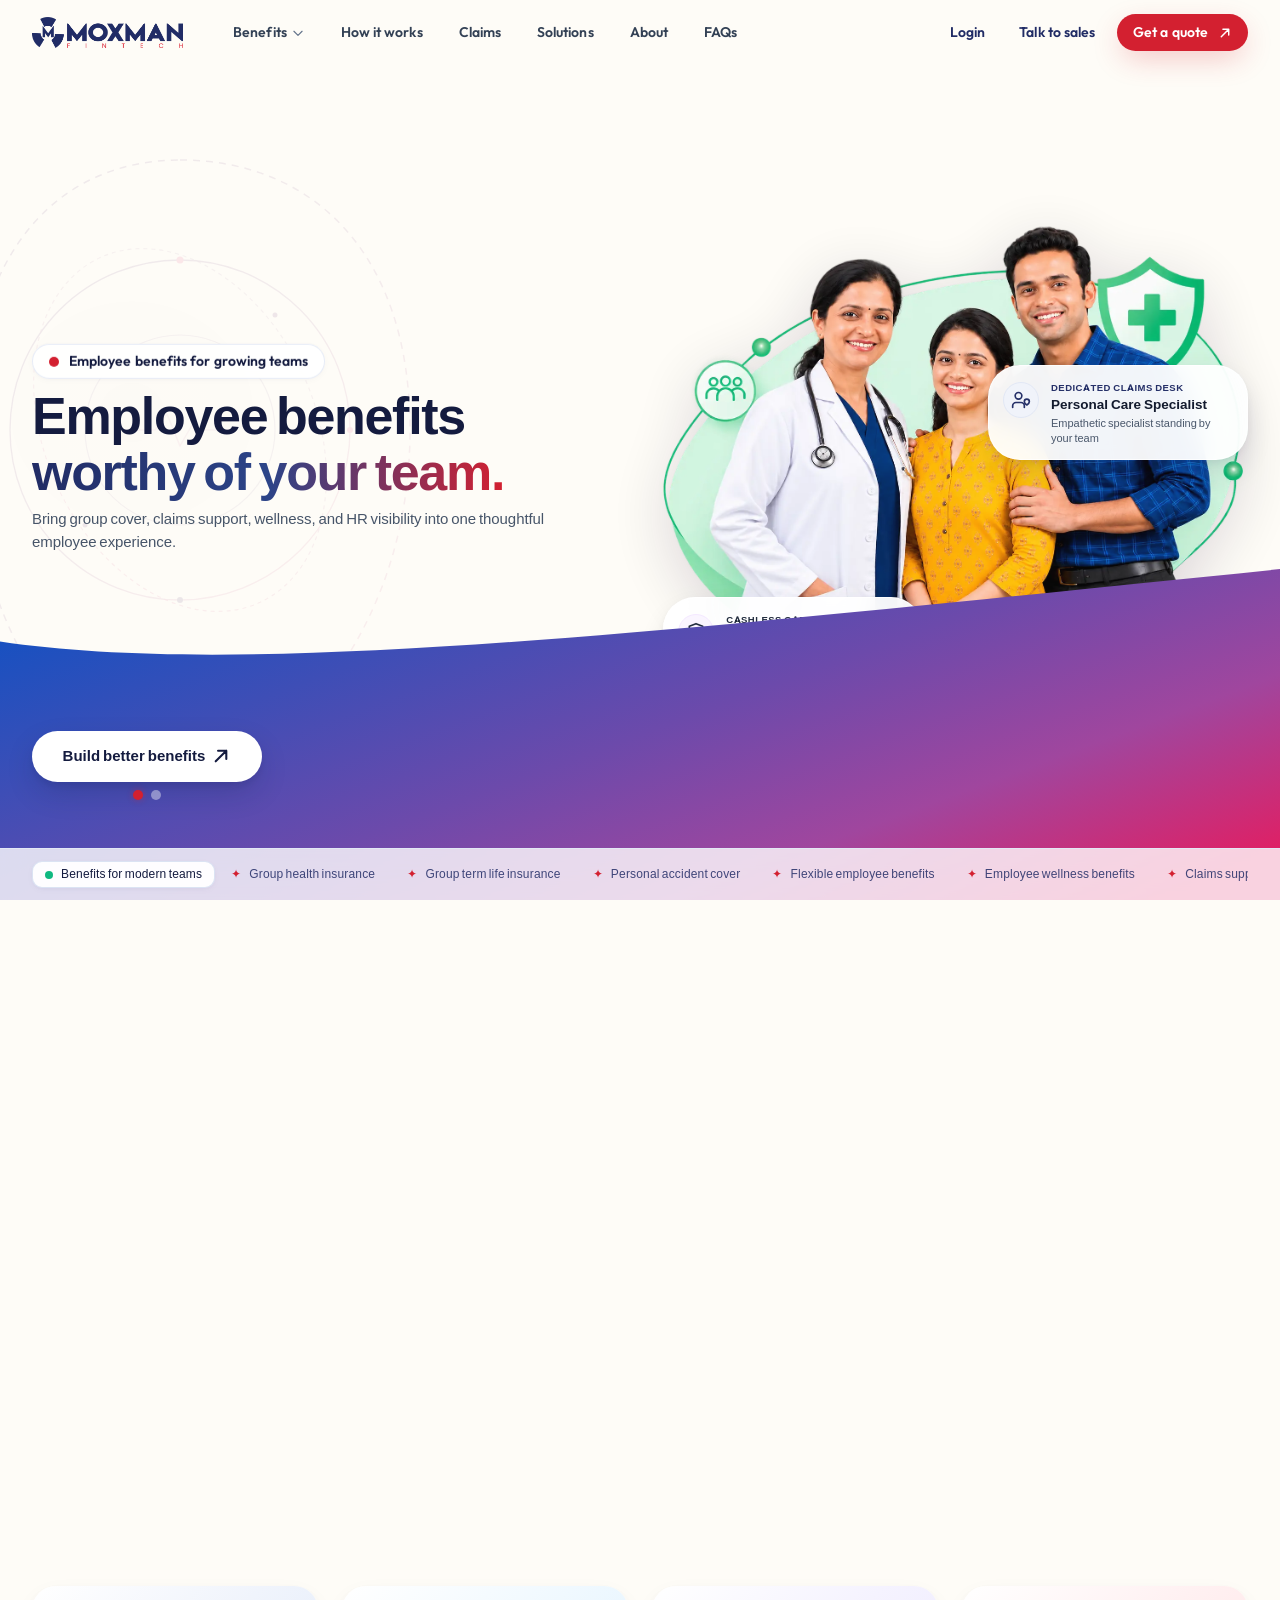
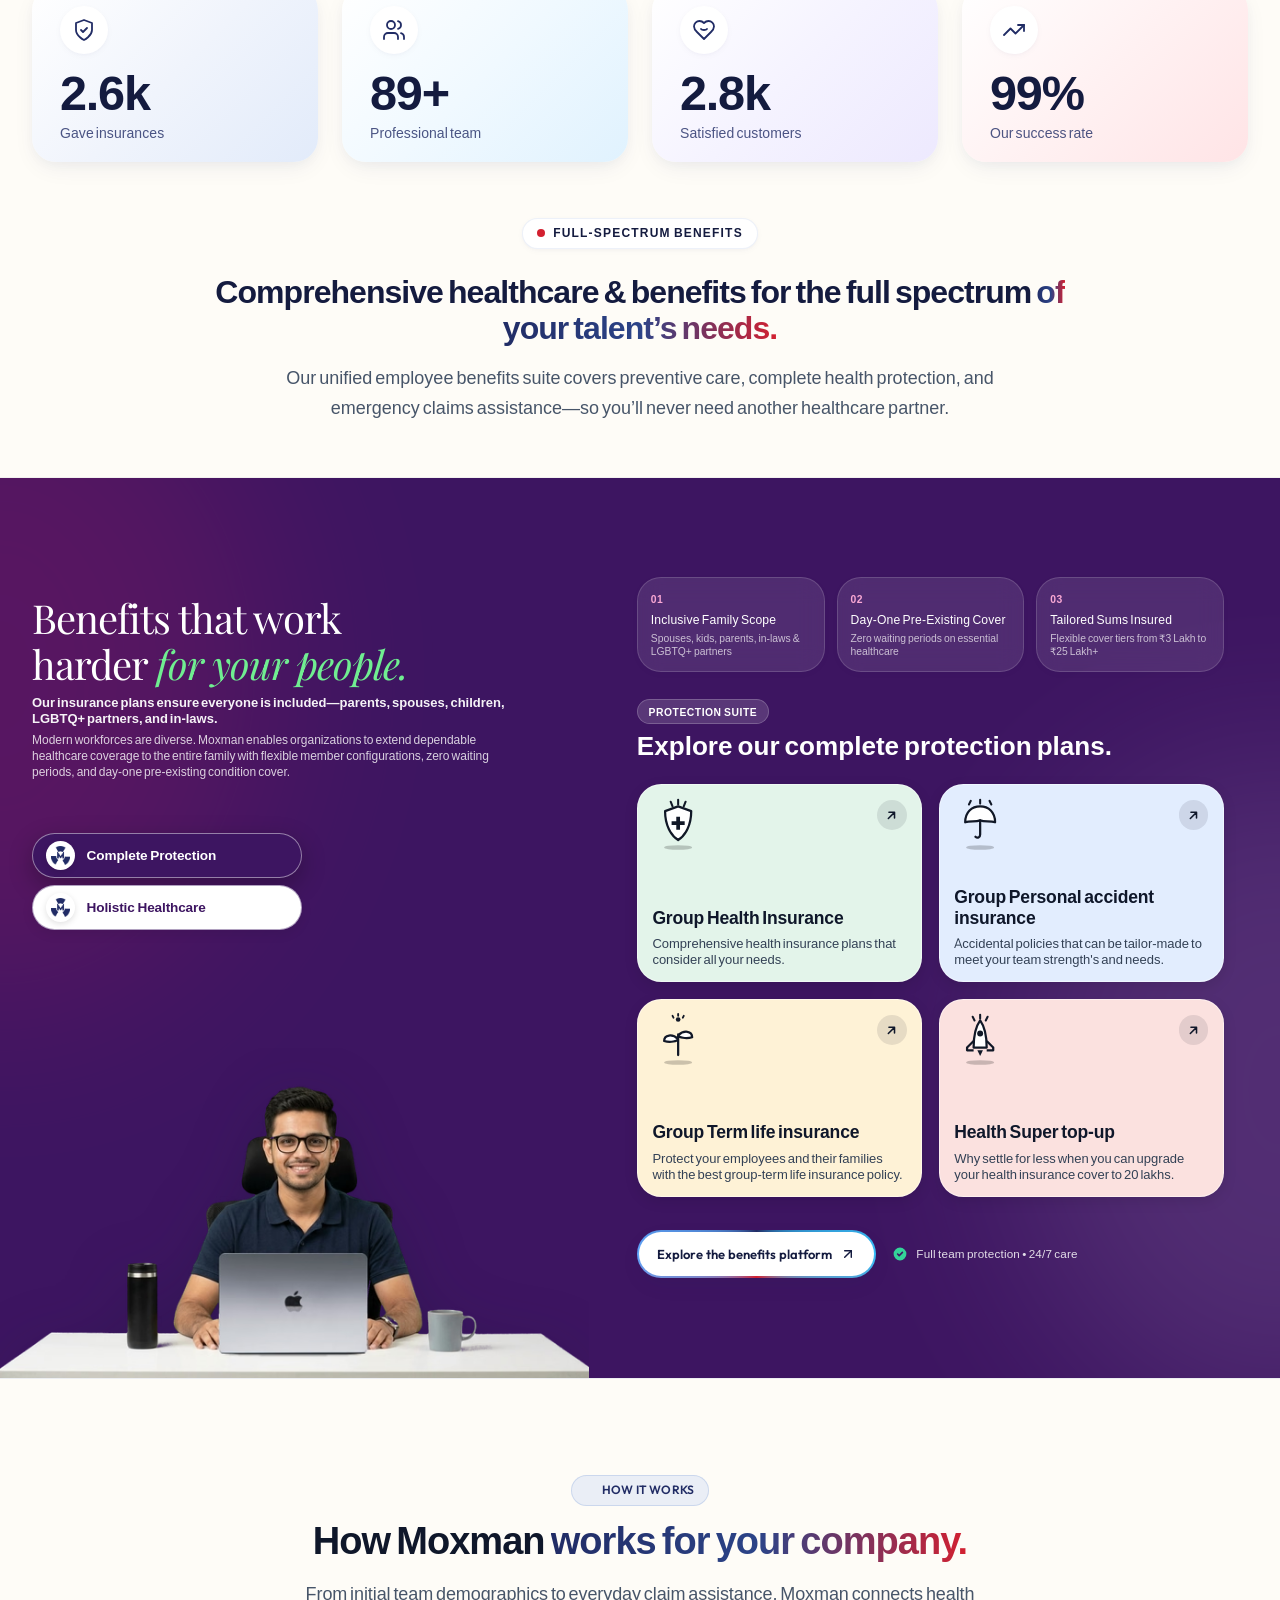
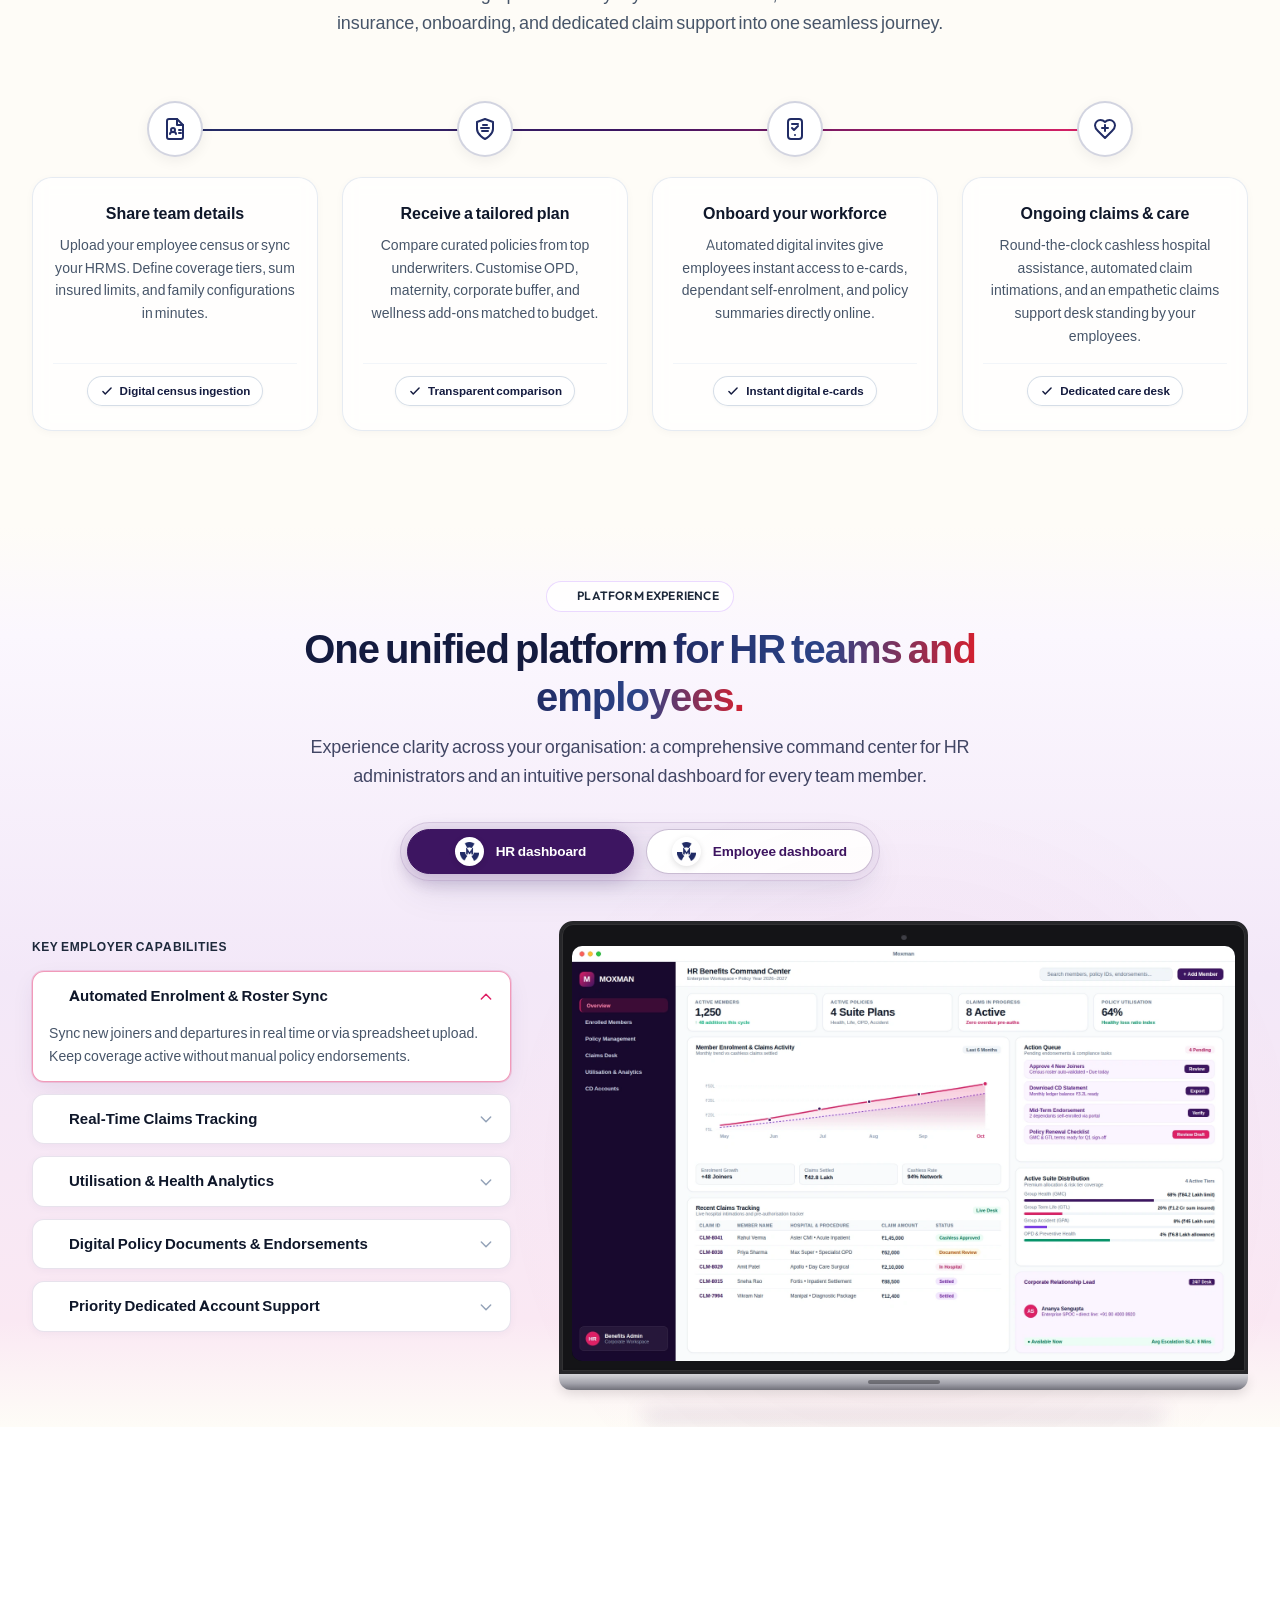
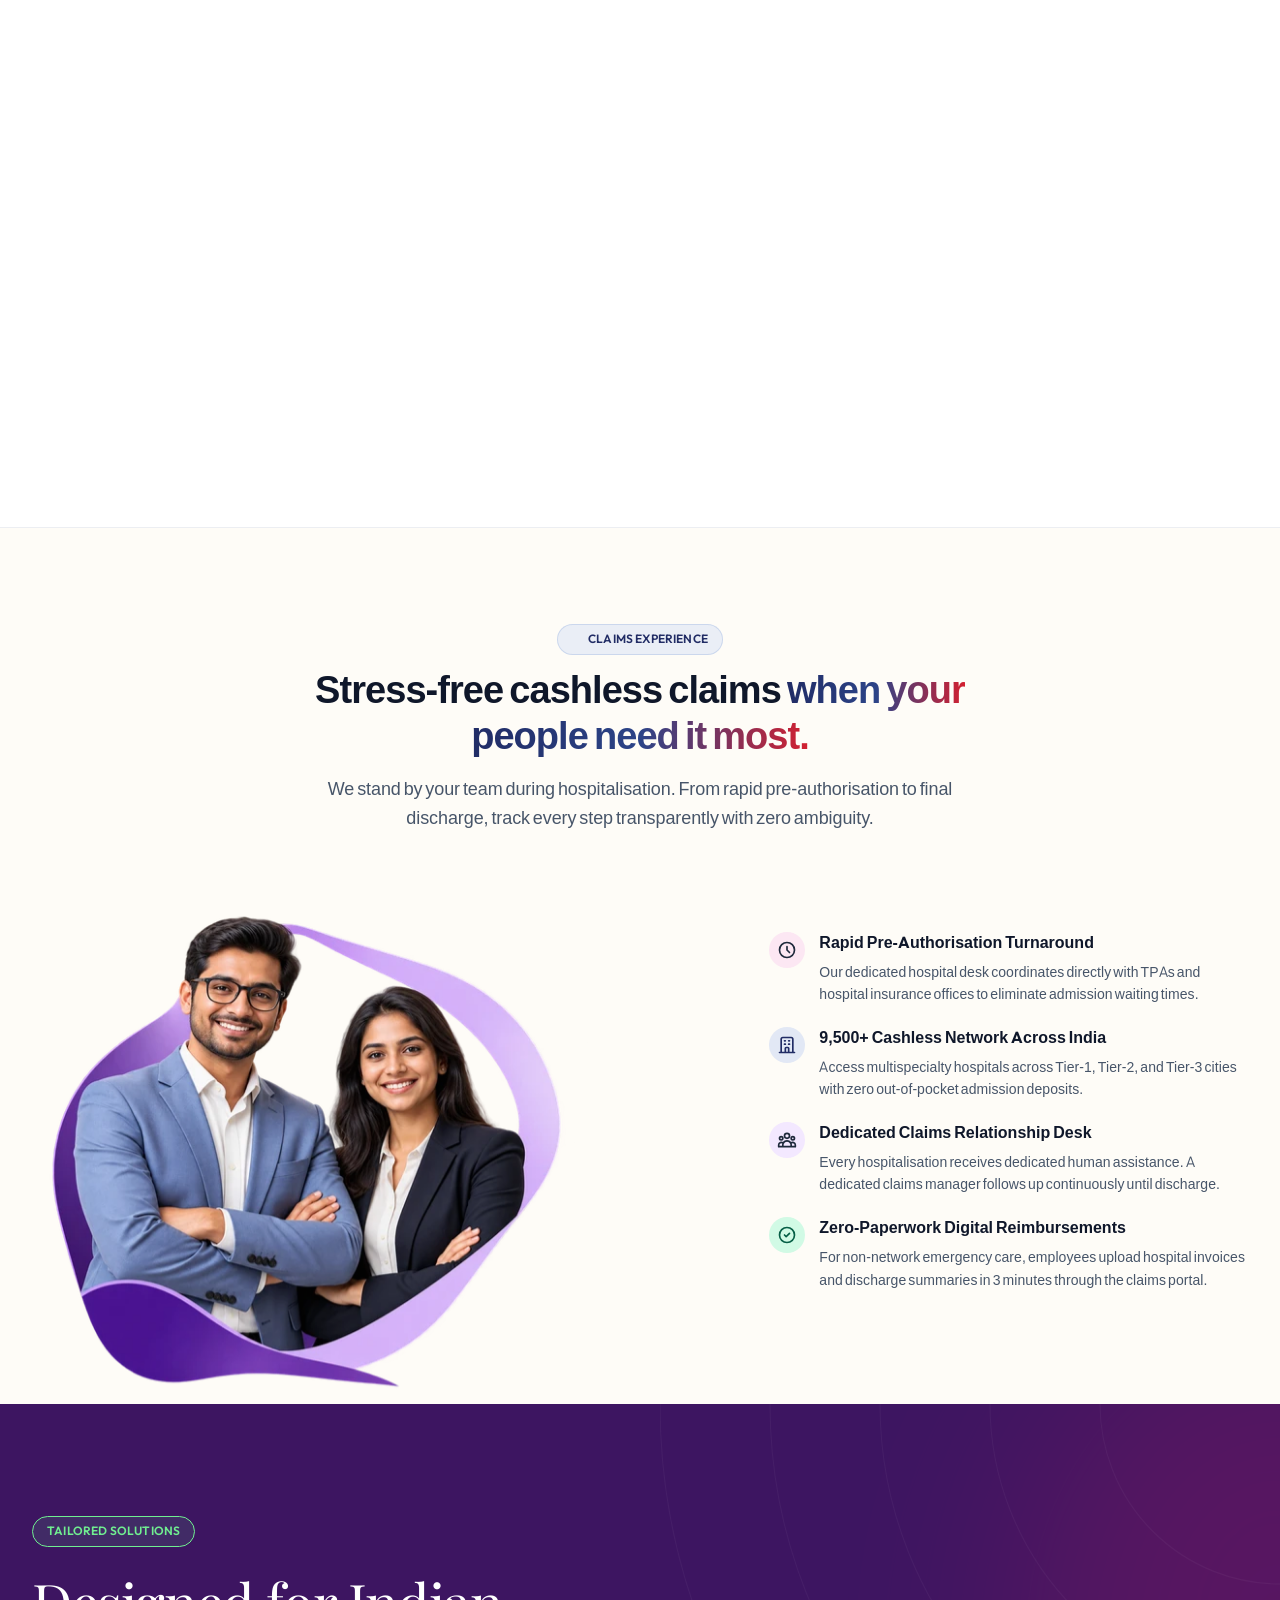
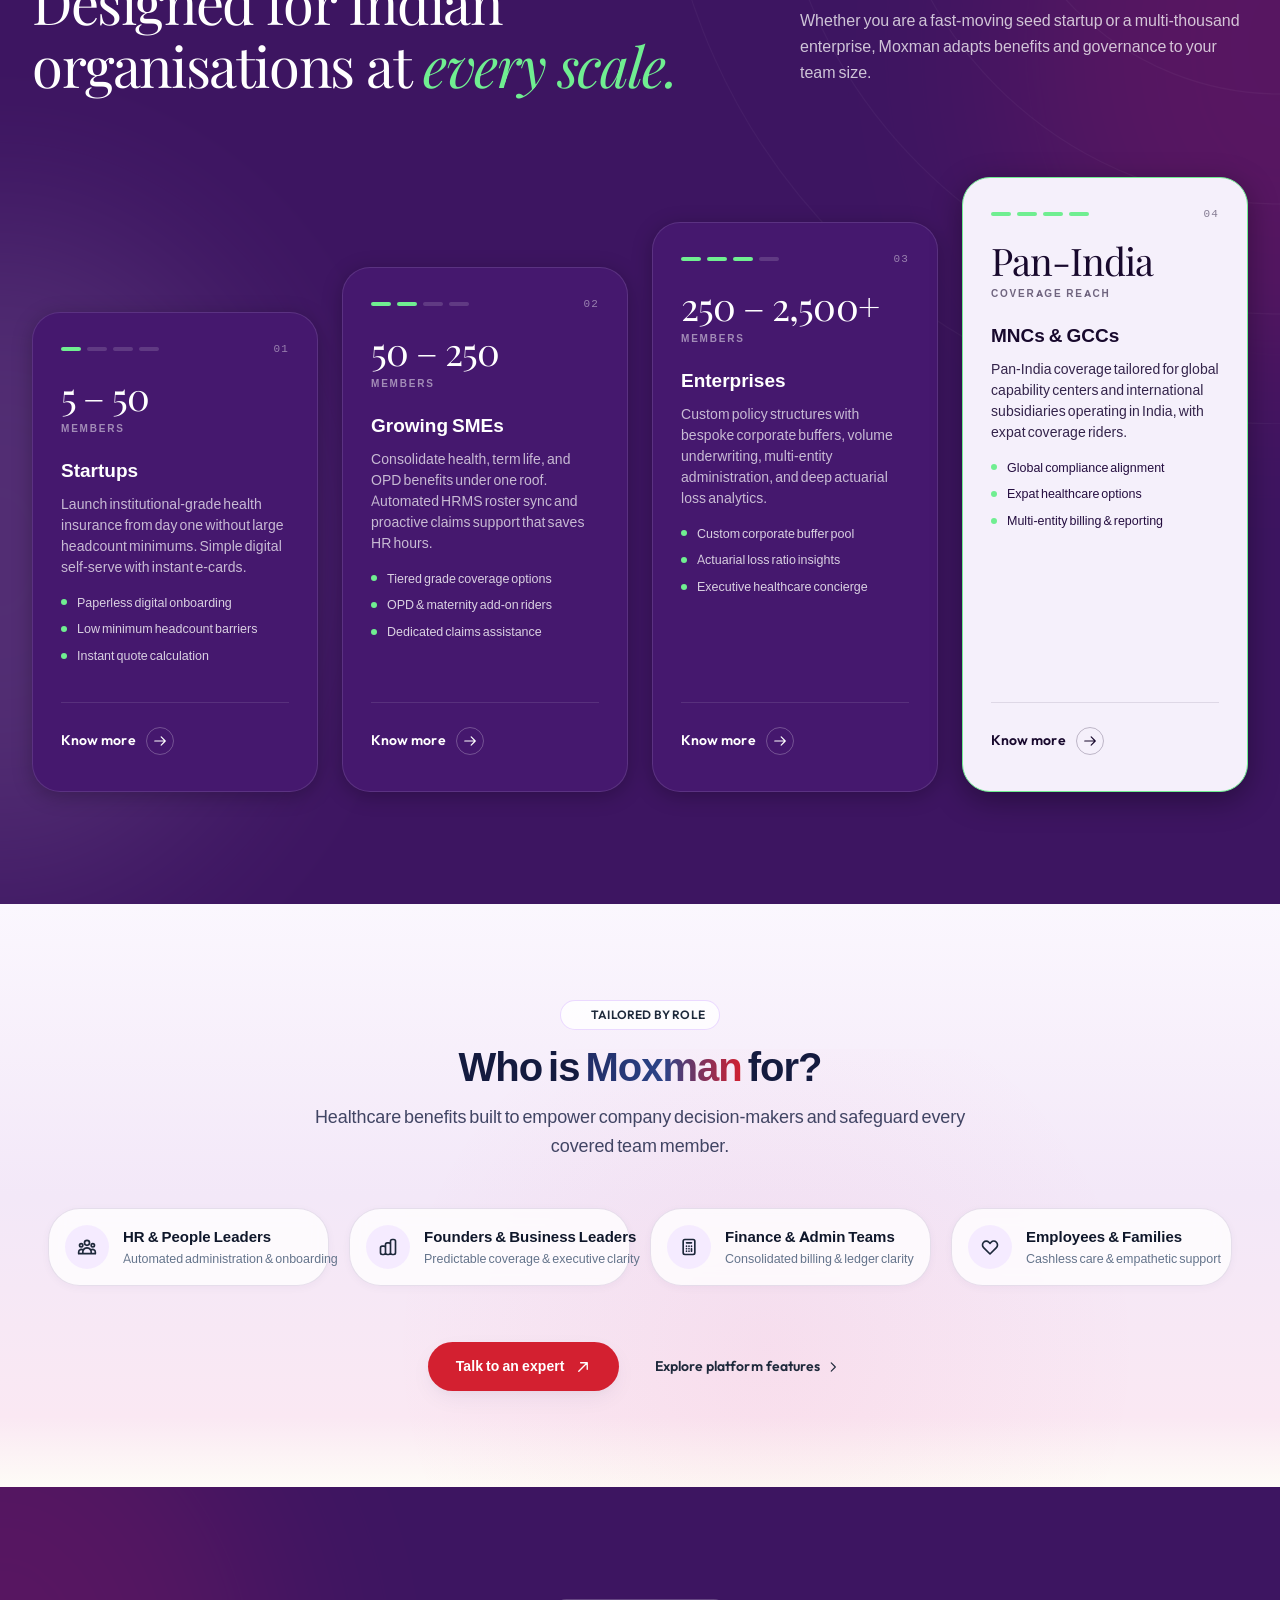
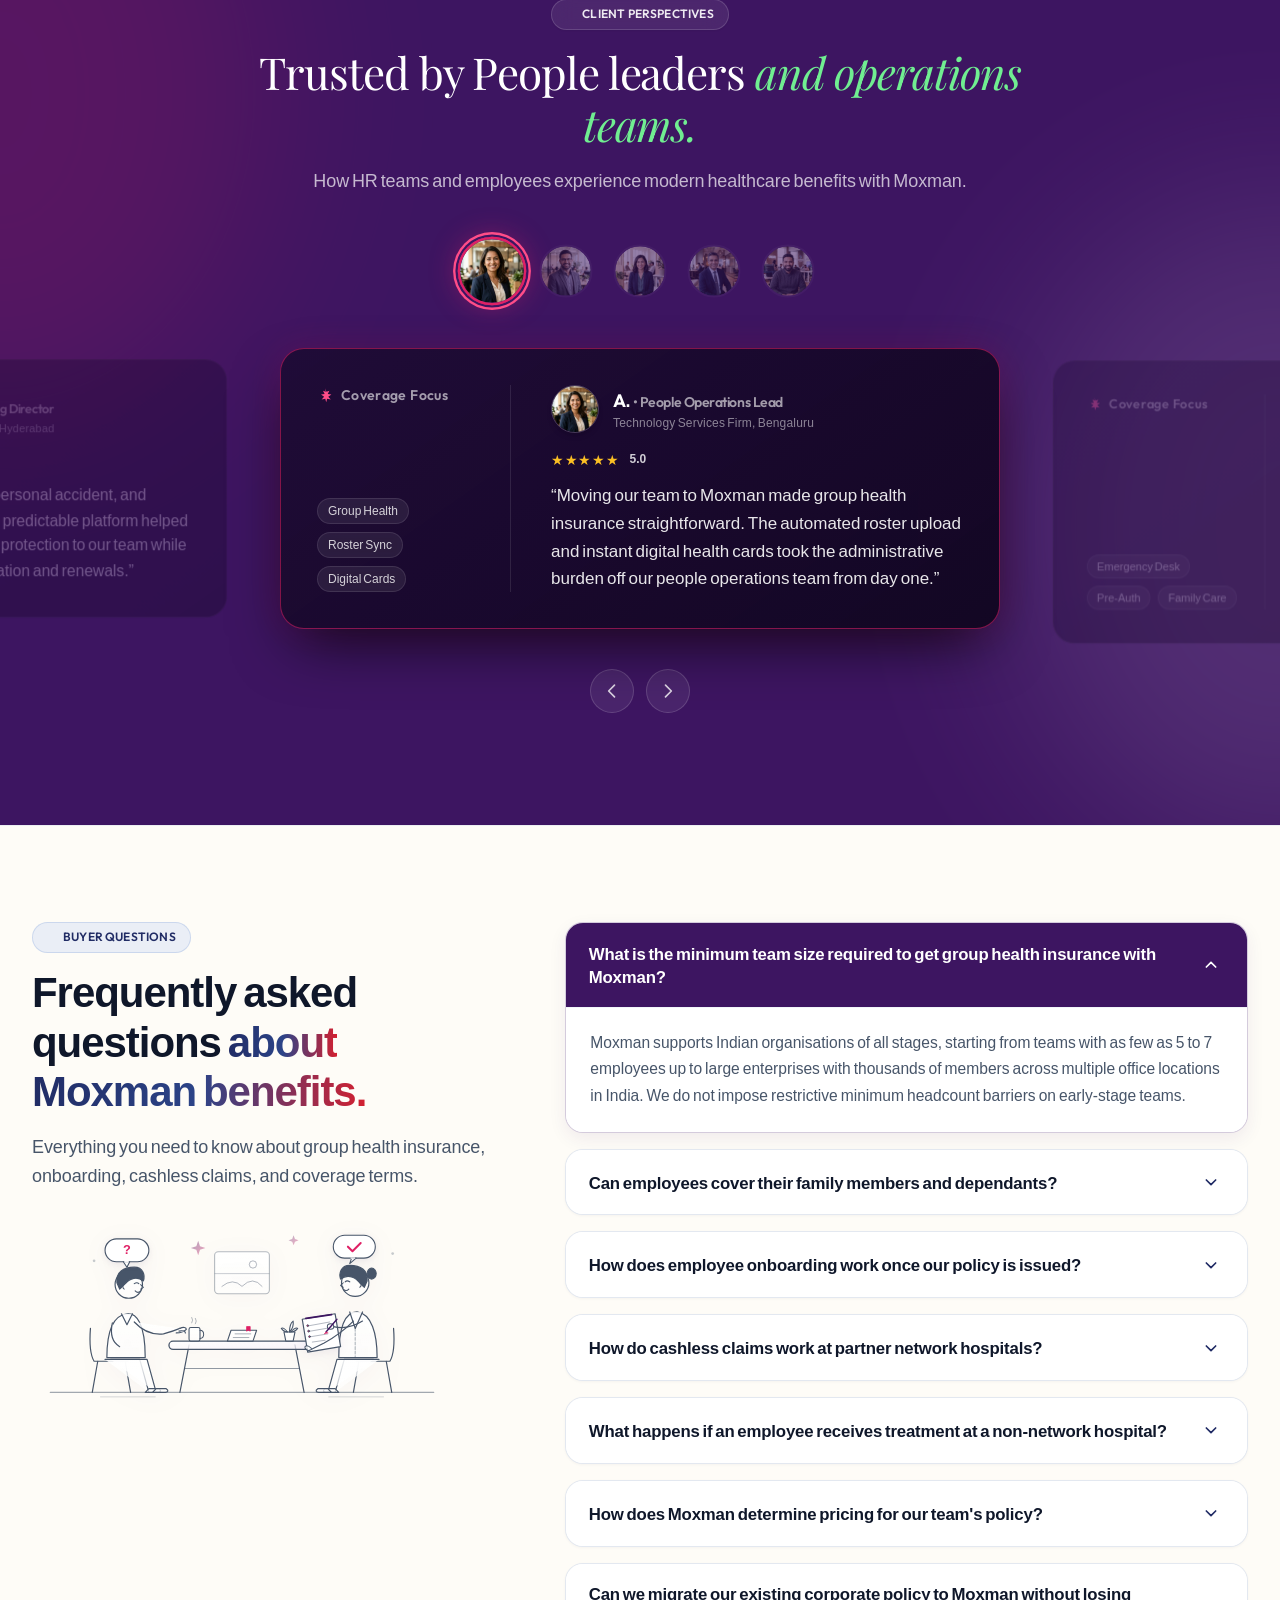
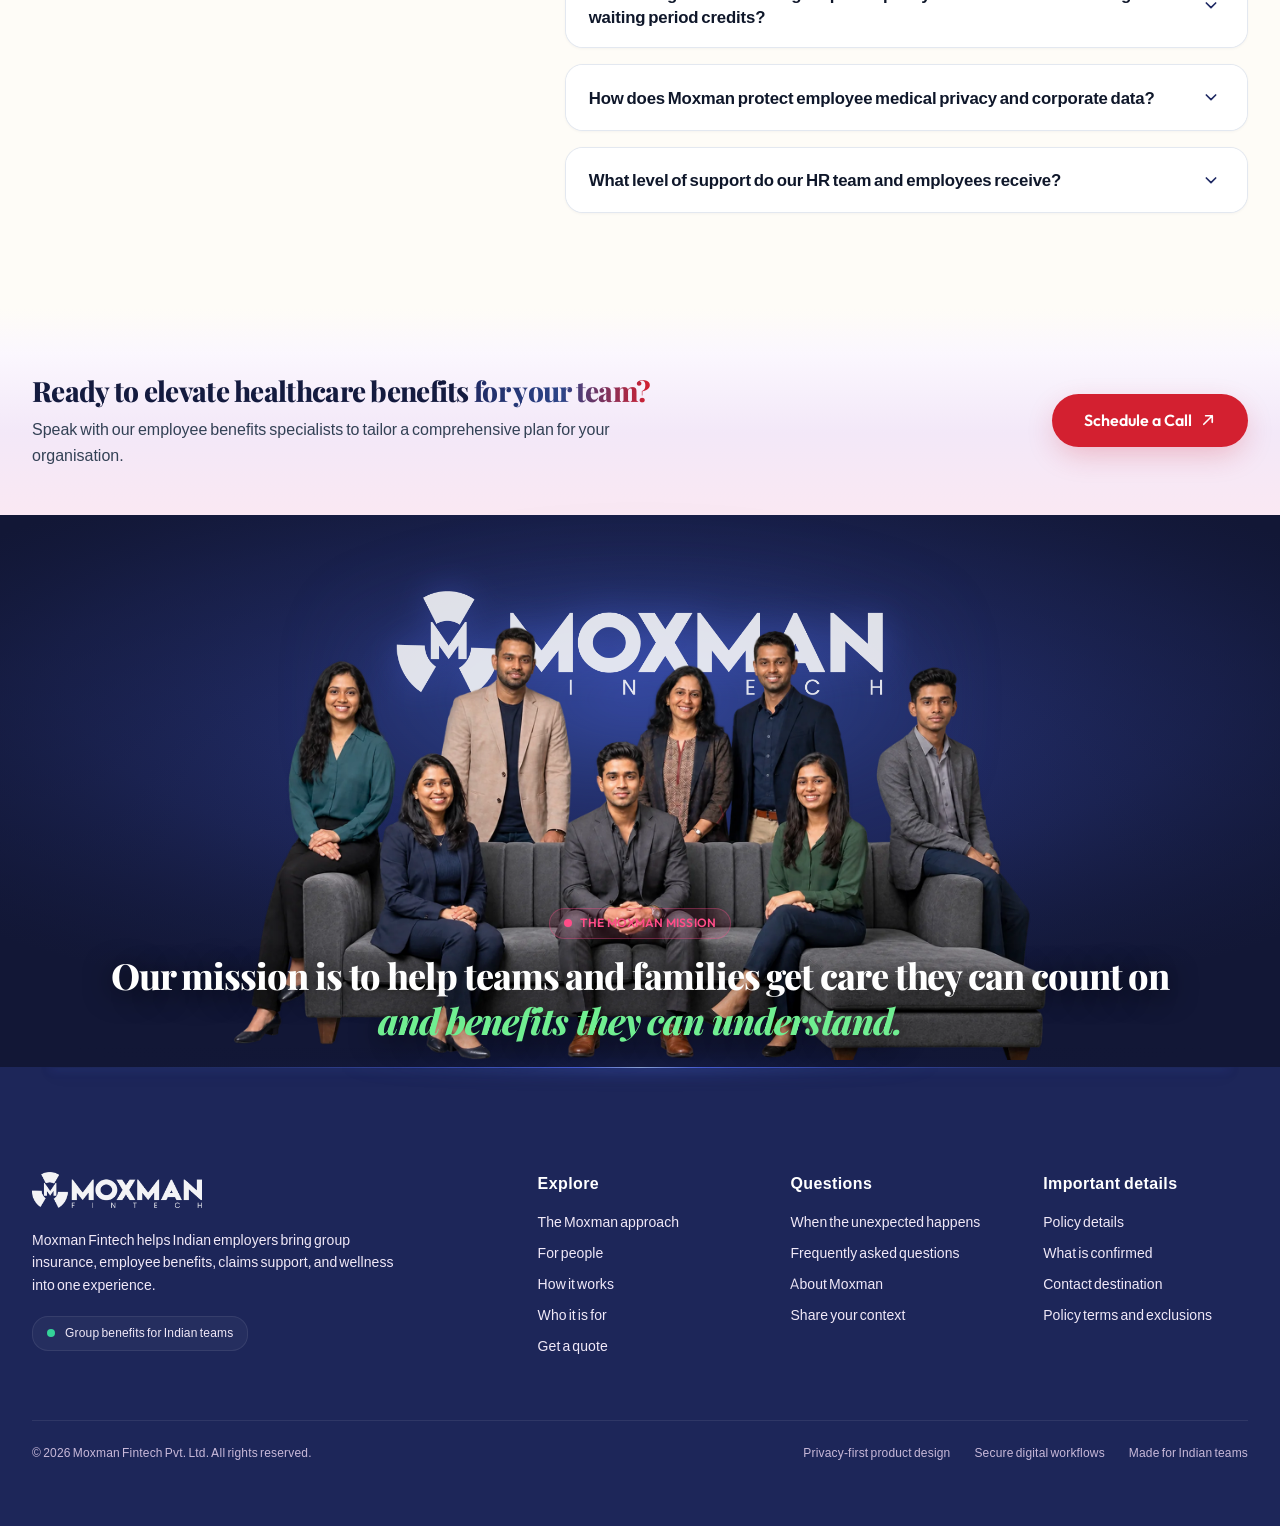
==== commit 312063fb: "color updated" ====
--- a/index.html
+++ b/index.html
@@ -3475,16 +3475,16 @@
         <!-- Layer 4: Transparent Team Cutout (Front layer over logo, smooth 300ms fade-in) -->
         <div class="footer-team-cutout-wrap">
             <picture class="w-full block">
-                <source srcset="./assets/images/footer/moxman-team-cutout-640.webp 640w, ./assets/images/footer/moxman-team-cutout-960.webp 960w, ./assets/images/footer/moxman-team-cutout-1376.webp 1376w" 
-                        sizes="(min-width: 1024px) 1344px, 100vw" 
+                <source srcset="./assets/images/newfooter/team-footer-mobile-768x384.webp 768w, ./assets/images/newfooter/team-footer-tablet-1280x640.webp 1280w, ./assets/images/newfooter/team-footer-desktop-2048x1024.webp 2048w" 
+                        sizes="(min-width: 1024px) 1344px, (min-width: 640px) 820px, 100vw" 
                         type="image/webp">
-                <source srcset="./assets/images/footer/moxman-team-cutout-640.png 640w, ./assets/images/footer/moxman-team-cutout-960.png 960w, ./assets/images/footer/moxman-team-cutout-1376.png 1376w" 
-                        sizes="(min-width: 1024px) 1344px, 100vw" 
+                <source srcset="./assets/images/newfooter/team-footer-mobile-768x384.png 768w, ./assets/images/newfooter/team-footer-tablet-1280x640.png 1280w, ./assets/images/newfooter/team-footer-desktop-2048x1024.png 2048w" 
+                        sizes="(min-width: 1024px) 1344px, (min-width: 640px) 820px, 100vw" 
                         type="image/png">
-                <img src="./assets/images/footer/moxman-team-cutout-1376.png" 
+                <img src="./assets/images/newfooter/team-footer-desktop-2048x1024.png" 
                      alt="Moxman Fintech professional team portrait" 
-                     width="1376" 
-                     height="696" 
+                     width="2048" 
+                     height="1024" 
                      loading="lazy" 
                      decoding="async" 
                      class="footer-team-cutout-img"
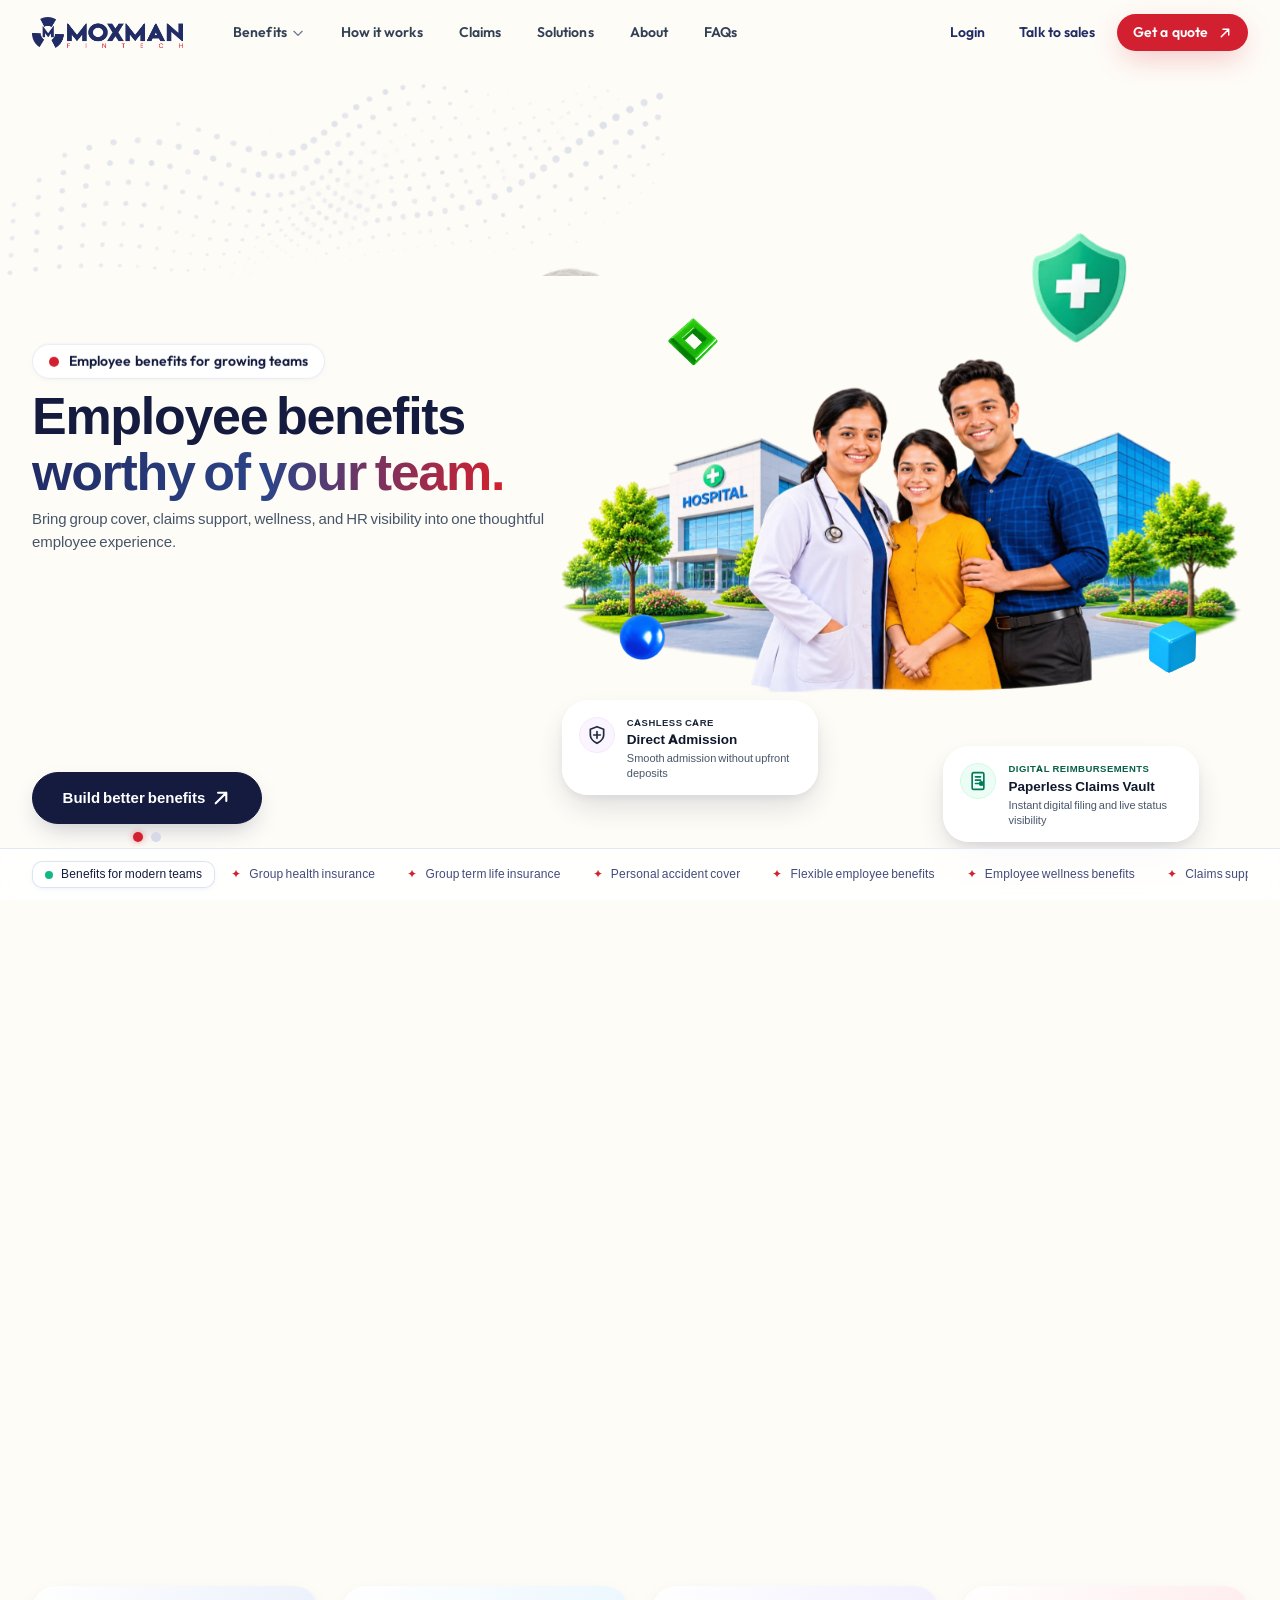
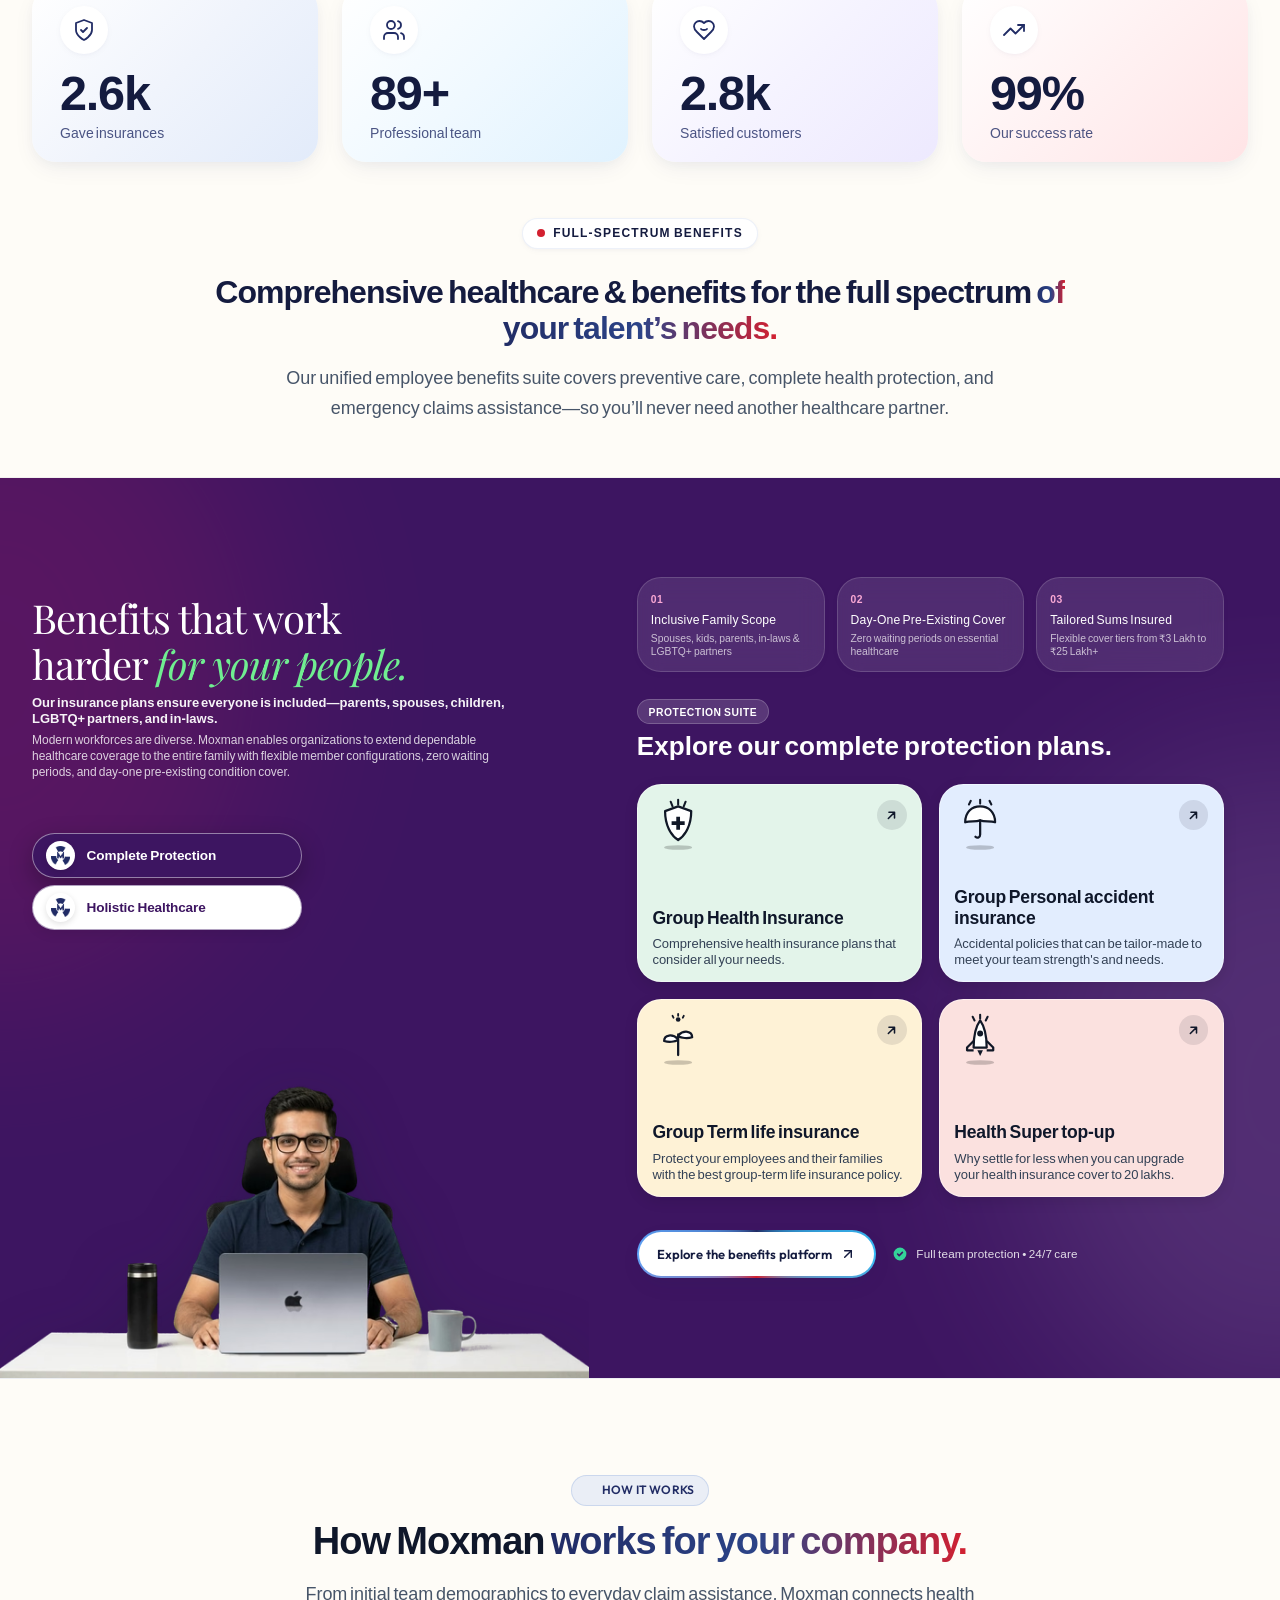
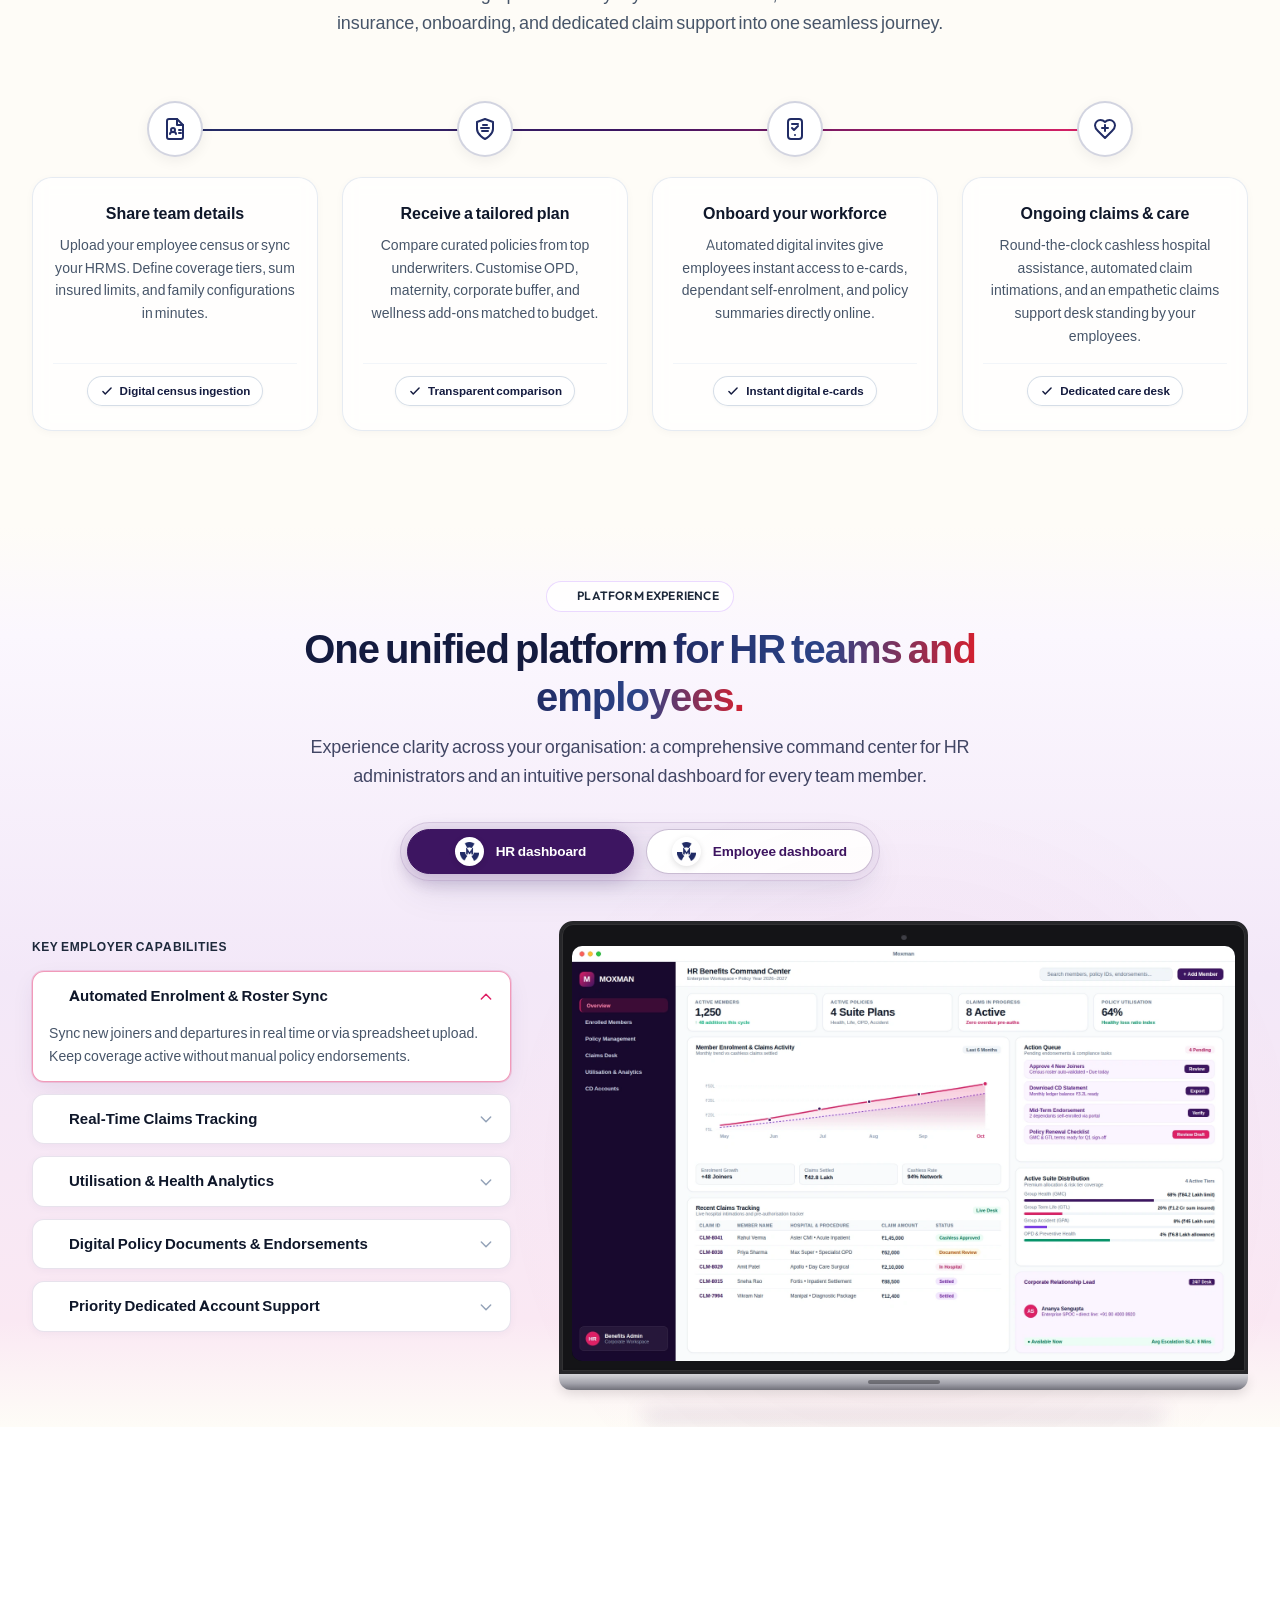
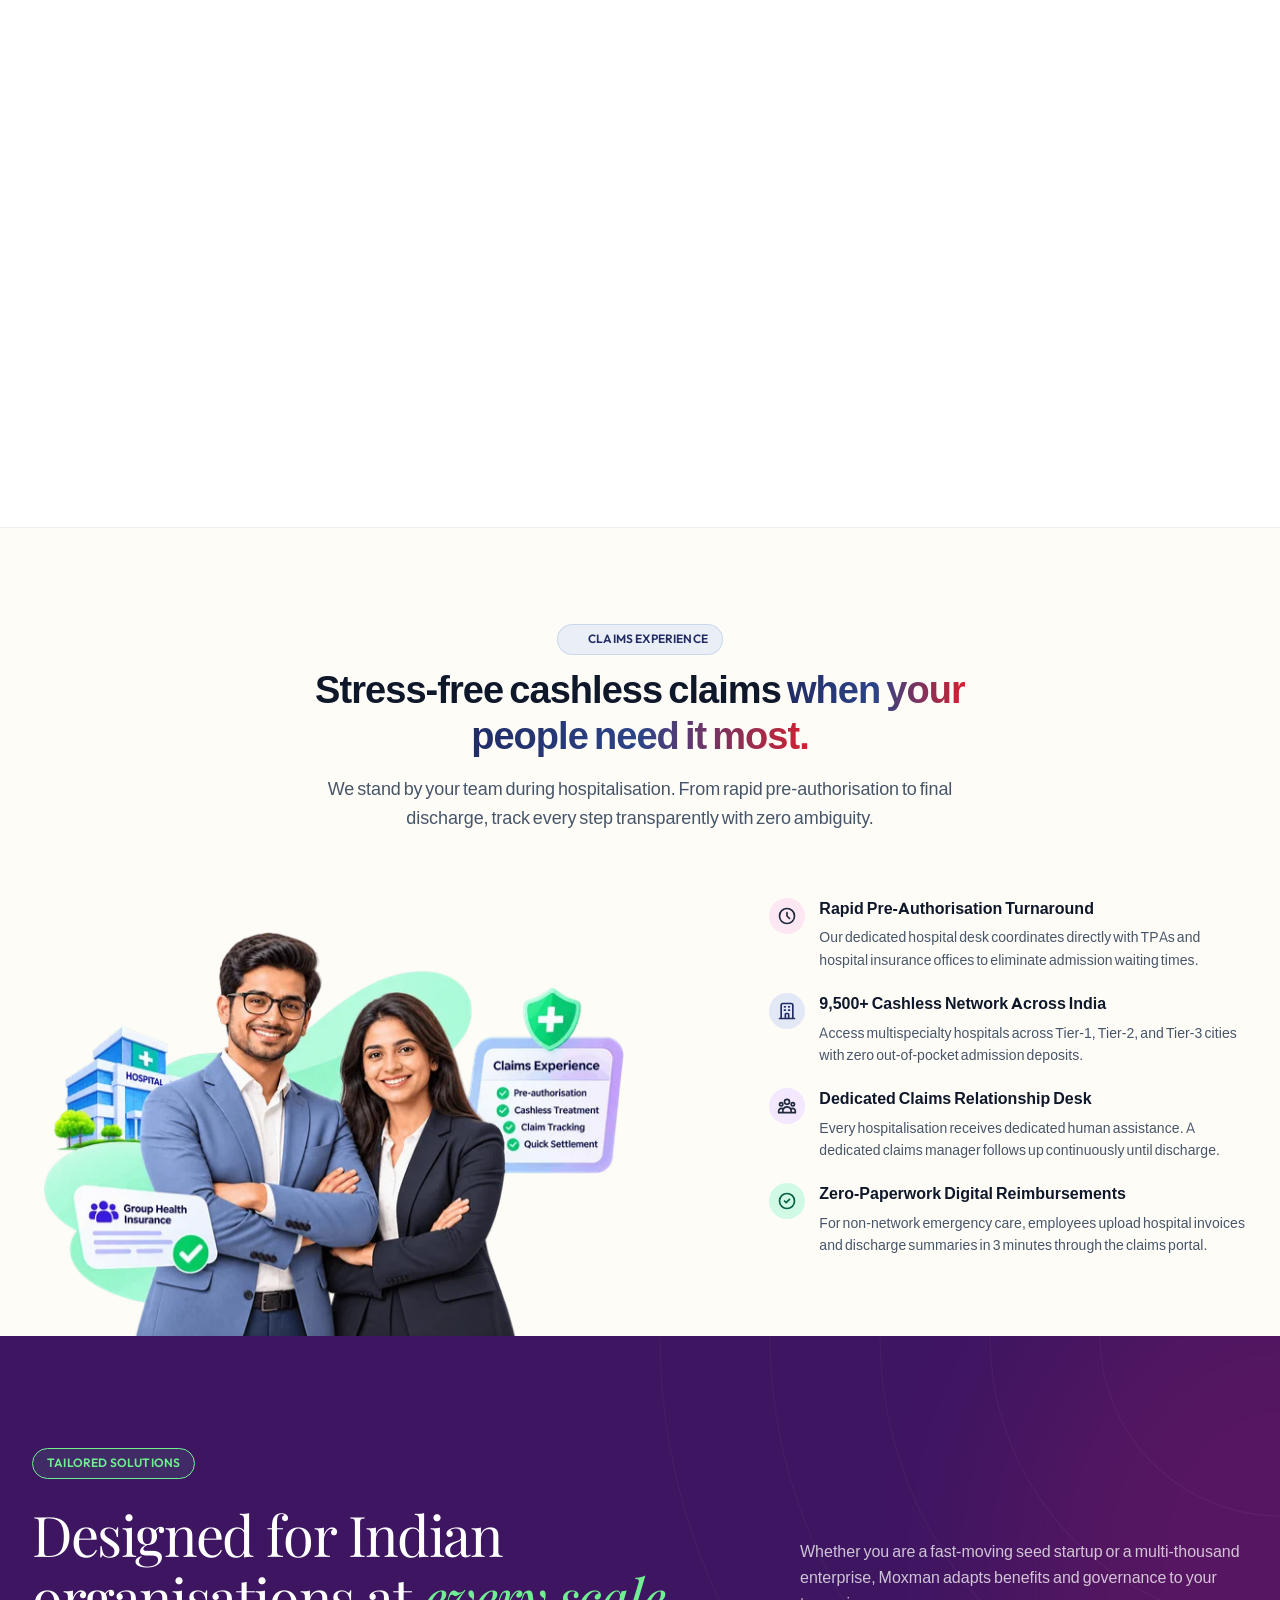
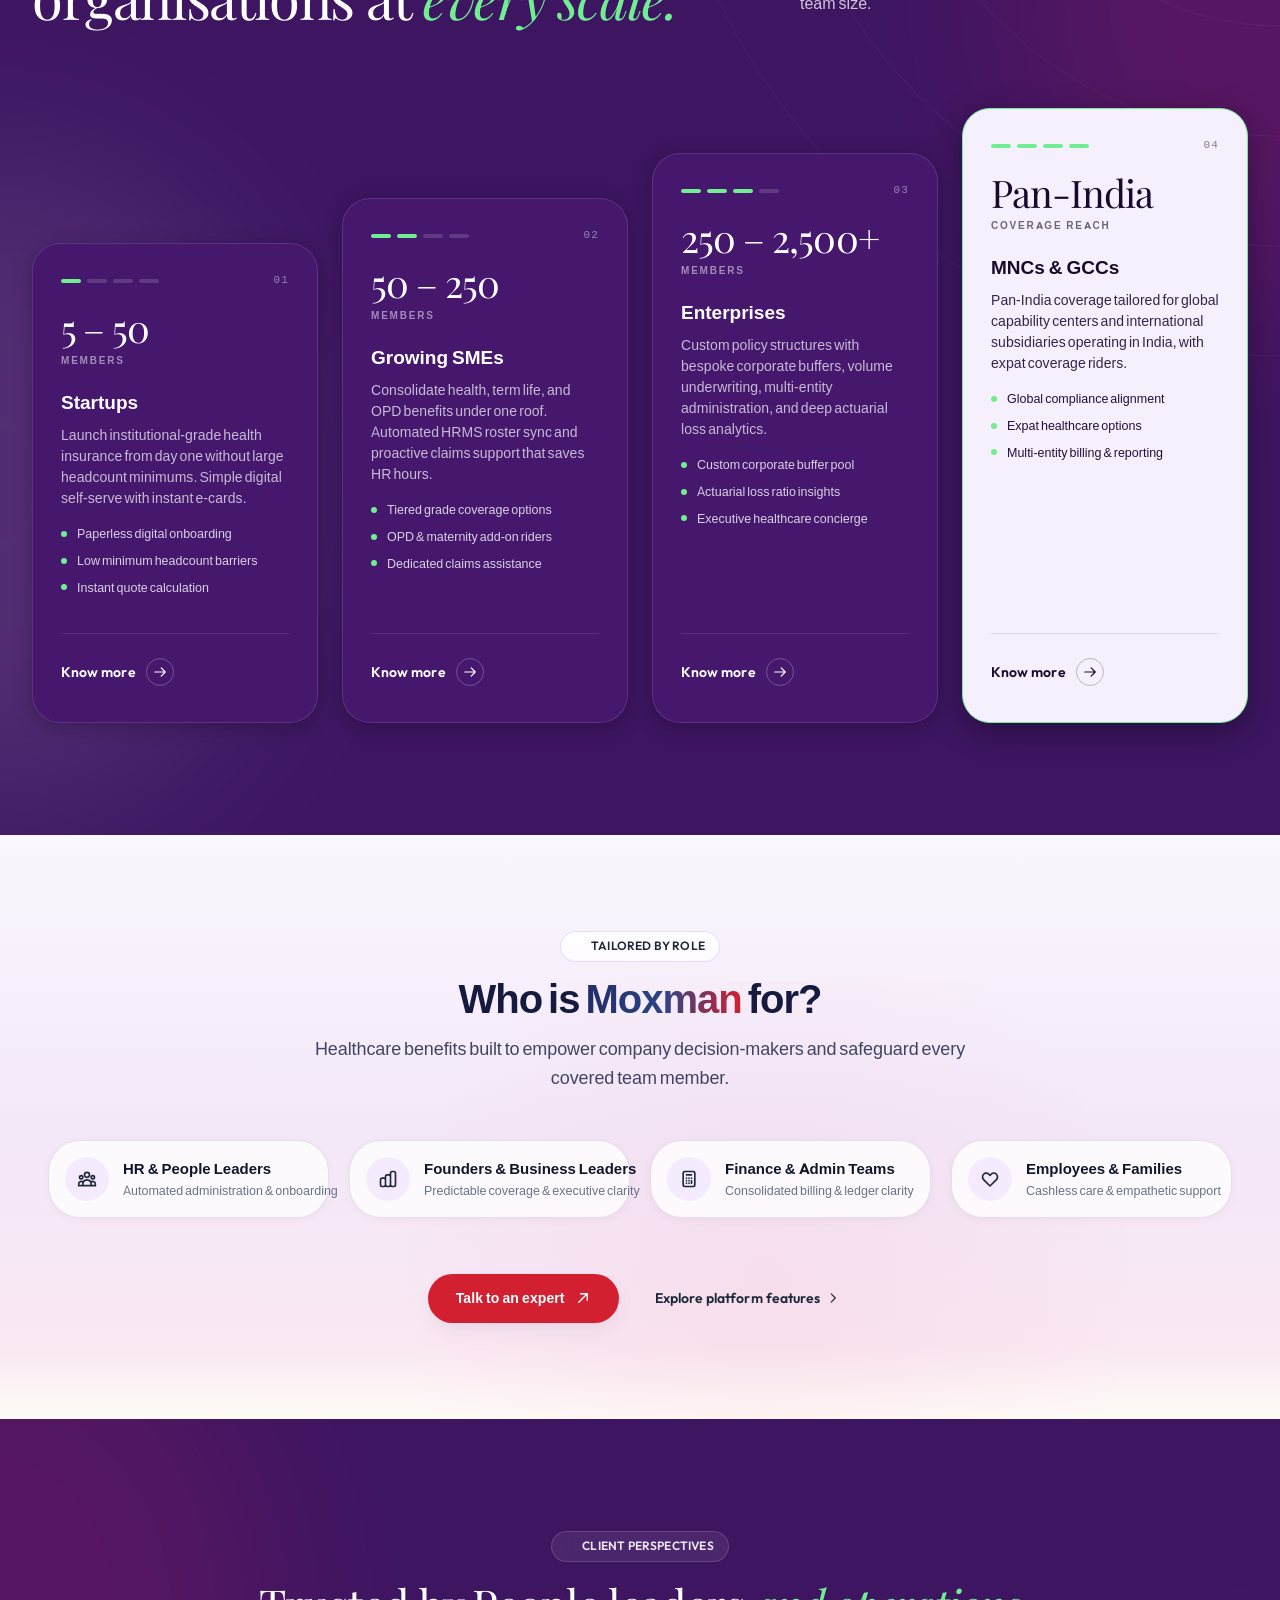
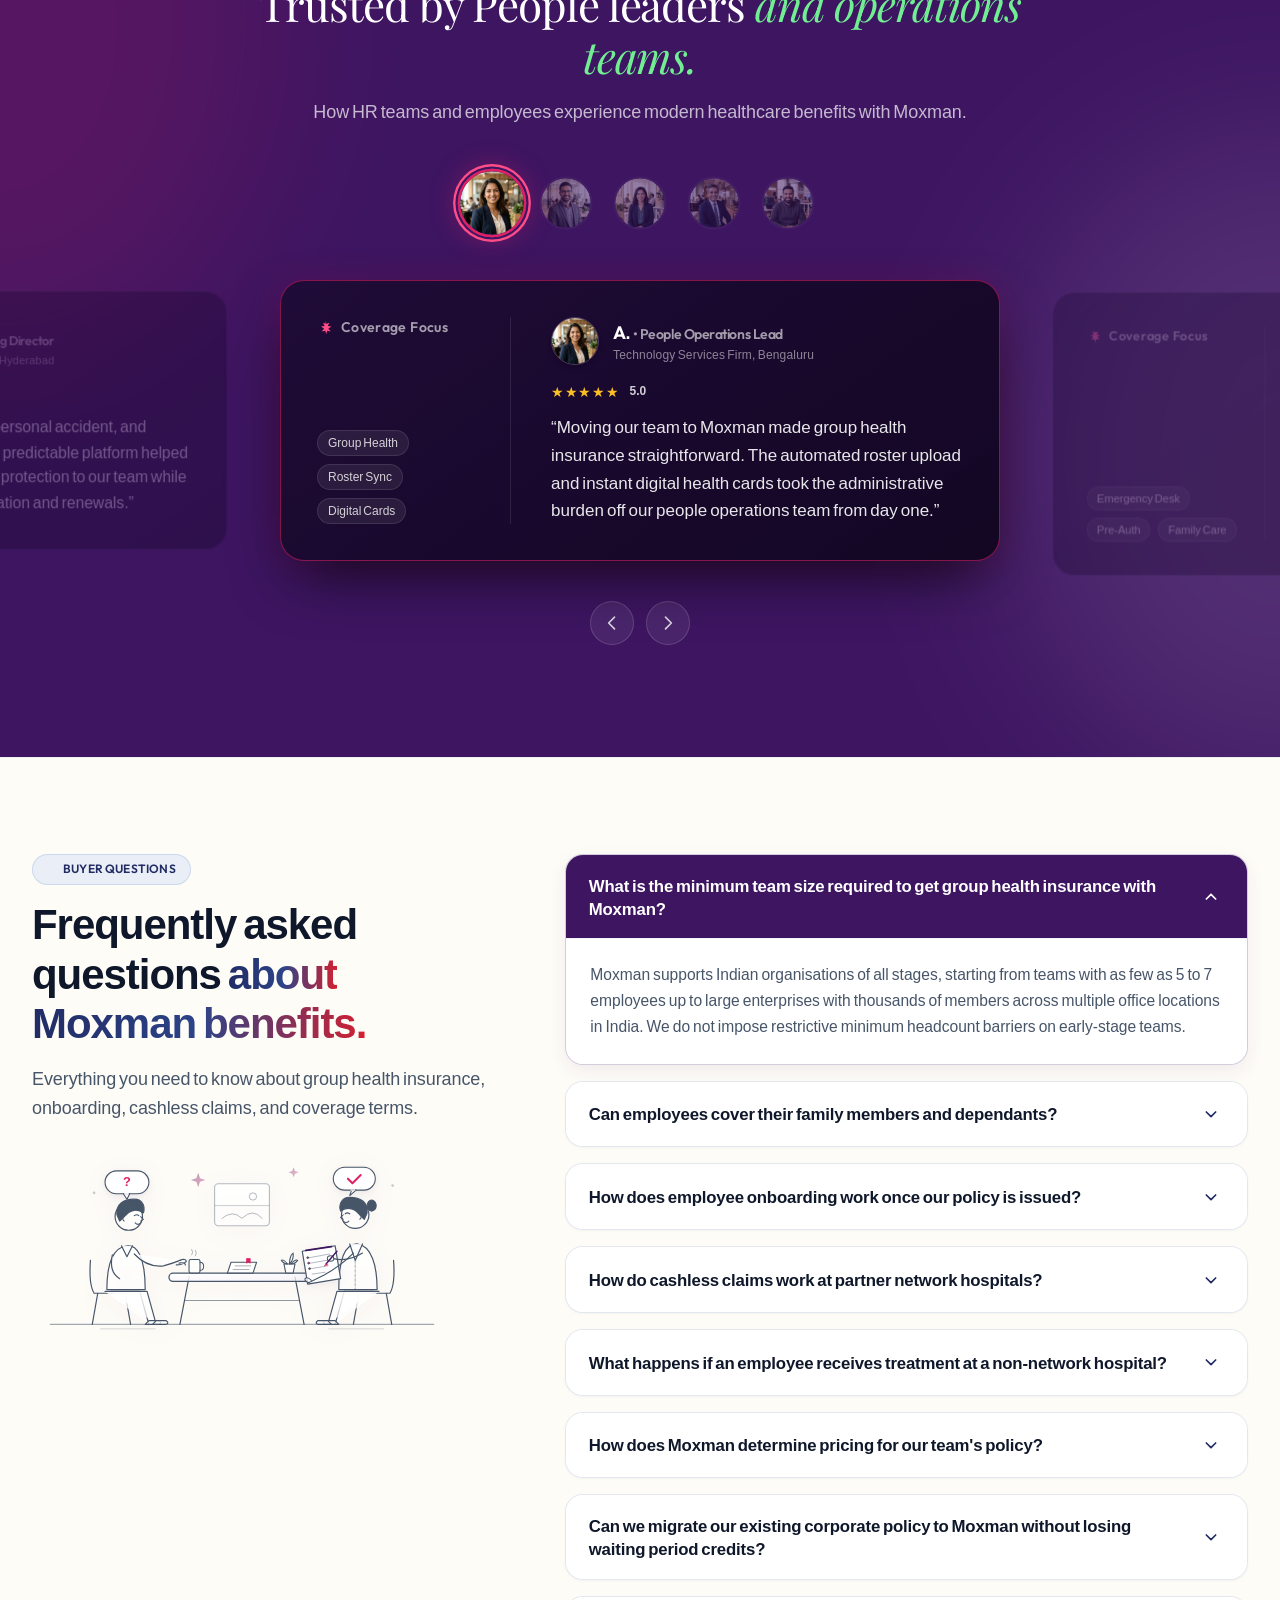
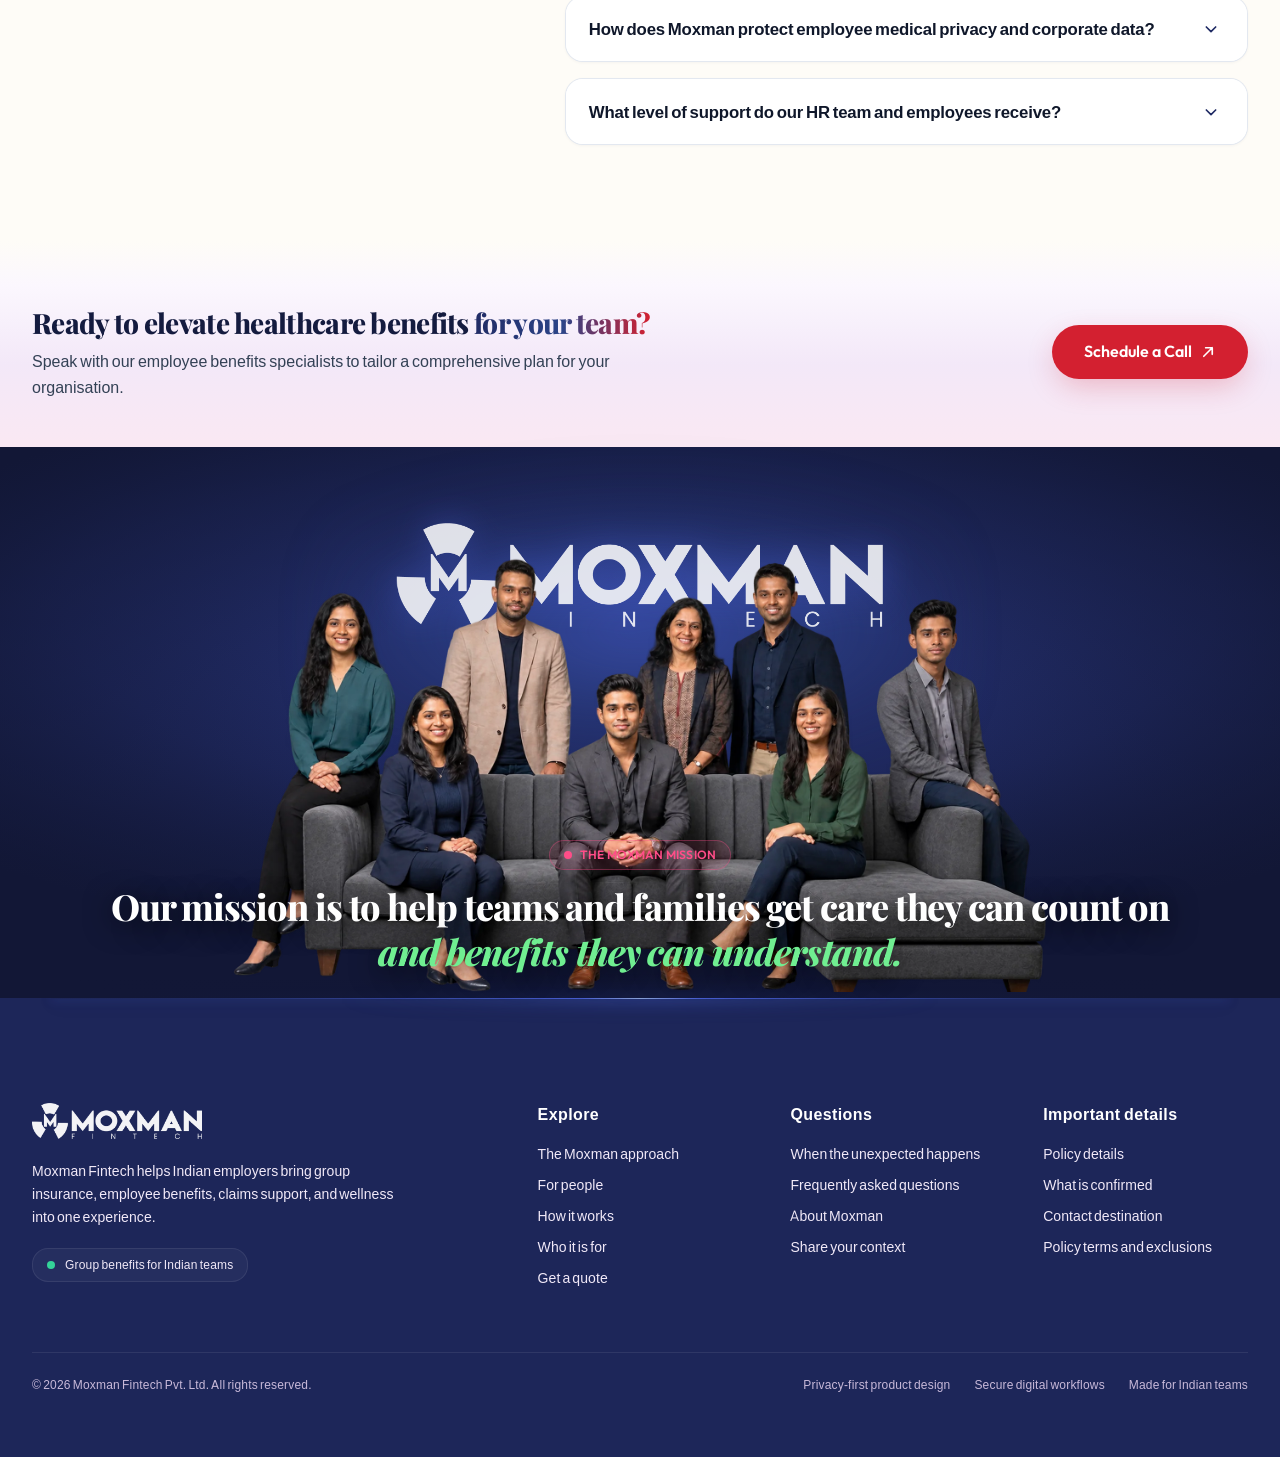
==== commit 5facca1c: "fixed" ====
--- a/index.html
+++ b/index.html
@@ -290,6 +290,7 @@
      paragraphs and illustrated line-art scenes. Large visual bleeding right.
      ========================================================================= -->
 <section id="heroSection" class="relative bg-hero-cream text-neutral-800 overflow-x-clip overflow-y-visible">
+    <img class="hero-dotted-picture" src="./assets/images/heroassets/hero-dotted-pattern.png" alt="" width="787" height="241" aria-hidden="true" loading="eager" decoding="async">
     
     <!-- Pinned Viewport Container for Scroll Story -->
     <div id="heroPinContainer" class="relative z-10 w-full min-h-[100svh] flex flex-col justify-between pt-[104px] sm:pt-[124px] lg:pt-[144px] xl:pt-[150px] bg-hero-cream overflow-hidden">
@@ -485,27 +486,20 @@
          SCENE 1 (Slide 1): Corporate Healthcare Family Graphic (Layer 4: In front of curve)
          =================================================================== -->
     <div id="heroScene1" class="hero-scene-group w-full flex items-end justify-center lg:justify-end opacity-100 transition-opacity duration-300">
-        <div class="claims-artwork-stage hero-claims-artwork relative select-none w-full" aria-label="Moxman cashless care and dedicated claims support team">
-
-            <!-- Hero Graphic: Healthcare Doctor and Smiling Indian Family with Designed Background & Shield -->
+        <div class="claims-artwork-stage hero-claims-artwork hero-healthcare-stage relative select-none w-full" aria-label="Moxman cashless care and dedicated claims support team">
+
+            <!-- Approved healthcare team and hospital artwork -->
             <div class="claims-artwork-people hero-claims-people relative flex justify-center w-full">
                 <picture class="block w-full">
-                    <source 
-                        srcset="./assets/images/about/SmilingFamilyHealthcareTeam.webp"
-                        type="image/webp"
-                    >
-                    <img 
-                        src="./assets/images/about/SmilingFamilyHealthcareTeam.png" 
-                        alt="Compassionate healthcare doctor and smiling young Indian family with modern benefits protection" 
-                        width="1383" 
-                        height="1137" 
-                        class="claims-artwork-img hero-claims-img w-full h-auto object-contain mx-auto"
-                        loading="eager" 
-                        fetchpriority="high"
-                        decoding="async" 
-                    >
+                    <source srcset="./assets/images/heroassets/SmilingHealthcareTeamwithHospitalOverlay.webp" type="image/webp">
+                    <img src="./assets/images/heroassets/SmilingHealthcareTeamwithHospitalOverlay.png" alt="An Indian doctor, a woman and a man standing in front of a modern hospital and office buildings" width="1162" height="741" class="claims-artwork-img hero-claims-img w-full h-auto object-contain mx-auto" loading="eager" fetchpriority="high" decoding="async">
                 </picture>
             </div>
+
+            <img class="hero-floating-object hero-object-diamond" src="./assets/images/heroassets/hero-diamond.webp" alt="" width="196" height="191" aria-hidden="true" loading="eager" decoding="async">
+            <img class="hero-floating-object hero-object-shield" src="./assets/images/heroassets/hero-medical-shield.webp" alt="" width="210" height="240" aria-hidden="true" loading="eager" decoding="async">
+            <img class="hero-floating-object hero-object-cube" src="./assets/images/heroassets/hero-cube.webp" alt="" width="180" height="191" aria-hidden="true" loading="eager" decoding="async">
+            <img class="hero-floating-object hero-object-sphere" src="./assets/images/heroassets/hero-sphere.png" alt="" width="182" height="179" aria-hidden="true" loading="eager" decoding="async">
 
             <!-- Badge 2: Cashless care / Direct Admission (Lower-Mid-Left) -->
             <div class="claims-badge claims-badge-2 absolute left-0 sm:left-1 bottom-[22%] sm:bottom-[15%] lg:bottom-[23%] hidden lg:block" role="presentation">
@@ -521,24 +515,6 @@
                         <span class="block text-[8px] sm:text-[9.5px] font-display font-bold uppercase tracking-wider text-logo-purple">Cashless care</span>
                         <strong class="block text-[10.5px] sm:text-[13.5px] font-display font-extrabold text-neutral-900 leading-tight mt-0.5">Direct Admission</strong>
                         <span class="block text-[9px] sm:text-[11px] text-neutral-600 leading-snug mt-0.5 font-medium">Smooth admission without upfront deposits</span>
-                    </div>
-                </div>
-            </div>
-
-            <!-- Badge 3: Dedicated claims desk (Upper-Mid-Right) -->
-            <div class="claims-badge claims-badge-3 absolute right-0 sm:right-0 top-[46%] sm:top-[34%] hidden lg:block" role="presentation">
-                <div class="claims-badge-inner flex items-start gap-2 sm:gap-3 p-2 sm:p-3.5 rounded-2xl bg-white/95 backdrop-blur-md border border-white/80 shadow-[0_12px_30px_-6px_rgba(61,21,97,0.16),0_4px_12px_-2px_rgba(61,21,97,0.08)] max-w-[155px] min-[390px]:max-w-[175px] sm:max-w-[245px] lg:max-w-[260px]">
-                    <div class="w-6 h-6 sm:w-9 sm:h-9 rounded-xl bg-primary-50 text-primary-900 border border-primary-100 flex items-center justify-center flex-shrink-0 mt-0.5">
-                        <svg class="w-3.5 h-3.5 sm:w-5 sm:h-5" fill="none" stroke="currentColor" stroke-width="2" stroke-linecap="round" stroke-linejoin="round" viewBox="0 0 24 24" aria-hidden="true">
-                            <path d="M16 21v-2a4 4 0 0 0-4-4H6a4 4 0 0 0-4 4v2"/>
-                            <circle cx="9" cy="7" r="4"/>
-                            <path d="M19 11a3 3 0 0 0-3 3c0 2 3 4 3 4s3-2 3-4a3 3 0 0 0-3-3z"/>
-                        </svg>
-                    </div>
-                    <div class="min-w-0">
-                        <span class="block text-[8px] sm:text-[9.5px] font-display font-bold uppercase tracking-wider text-primary-900">Dedicated claims desk</span>
-                        <strong class="block text-[10.5px] sm:text-[13.5px] font-display font-extrabold text-neutral-900 leading-tight mt-0.5">Personal Care Specialist</strong>
-                        <span class="block text-[9px] sm:text-[11px] text-neutral-600 leading-snug mt-0.5 font-medium">Empathetic specialist standing by your team</span>
                     </div>
                 </div>
             </div>
@@ -1970,29 +1946,29 @@
 
         <div class="grid grid-cols-1 lg:grid-cols-12 gap-8 lg:gap-12 items-end">
             <!-- Left: Dedicated Claims Support Professionals with Purple Swoosh Graphic -->
-            <div class="lg:col-span-7 flex flex-col items-center lg:items-start justify-end relative w-full self-end">
+            <div class="order-2 lg:order-1 lg:col-span-7 flex flex-col items-center lg:items-start justify-end relative w-full self-end">
                 <div class="claims-arch-stage select-none" id="claimsArtworkStage" aria-label="Moxman cashless care and dedicated claims support team">
                     <div class="claims-arch-figure">
                         <picture class="block w-full">
                             <source 
-                                srcset="./assets/images/about/ProfessionalDuowithPurpleSwoosh-640.webp 640w,
-                                        ./assets/images/about/ProfessionalDuowithPurpleSwoosh-960.webp 960w,
-                                        ./assets/images/about/ProfessionalDuowithPurpleSwoosh.webp 1385w"
-                                sizes="(min-width: 1280px) 640px, (min-width: 1024px) 55vw, (min-width: 640px) 520px, 100vw" 
+                                srcset="./assets/images/about/SmilingHealthcareInsuranceProfessionals-640.webp 640w,
+                                        ./assets/images/about/SmilingHealthcareInsuranceProfessionals-960.webp 960w,
+                                        ./assets/images/about/SmilingHealthcareInsuranceProfessionals.webp 1536w"
+                                sizes="(min-width: 1280px) 620px, (min-width: 1024px) 55vw, (min-width: 640px) 500px, 100vw" 
                                 type="image/webp"
                             >
                             <source 
-                                srcset="./assets/images/about/ProfessionalDuowithPurpleSwoosh-640.png 640w,
-                                        ./assets/images/about/ProfessionalDuowithPurpleSwoosh-960.png 960w,
-                                        ./assets/images/about/ProfessionalDuowithPurpleSwoosh.png 1385w"
-                                sizes="(min-width: 1280px) 640px, (min-width: 1024px) 55vw, (min-width: 640px) 520px, 100vw" 
+                                srcset="./assets/images/about/SmilingHealthcareInsuranceProfessionals-640.png 640w,
+                                        ./assets/images/about/SmilingHealthcareInsuranceProfessionals-960.png 960w,
+                                        ./assets/images/about/SmilingHealthcareInsuranceProfessionals.png 1536w"
+                                sizes="(min-width: 1280px) 620px, (min-width: 1024px) 55vw, (min-width: 640px) 500px, 100vw" 
                                 type="image/png"
                             >
                             <img 
-                                src="./assets/images/about/ProfessionalDuowithPurpleSwoosh.png" 
-                                alt="Two dedicated corporate claims managers surrounded by a purple swoosh representing seamless cashless insurance claim assistance" 
-                                width="1385" 
-                                height="1136" 
+                                src="./assets/images/about/SmilingHealthcareInsuranceProfessionals.png" 
+                                alt="Smiling healthcare insurance professionals providing stress-free cashless claims support" 
+                                width="1536" 
+                                height="1017" 
                                 class="claims-arch-img"
                                 loading="lazy" 
                                 decoding="async" 
@@ -2003,7 +1979,7 @@
             </div>
 
             <!-- Right: Cashless & Claims-Support Points -->
-            <div class="lg:col-span-5 flex flex-col gap-5 lg:self-center pb-12 sm:pb-16 lg:pb-20" data-reveal="right">
+            <div class="order-1 lg:order-2 lg:col-span-5 flex flex-col gap-5 lg:self-center mb-6 lg:mb-0 pb-2 sm:pb-4 lg:pb-20" data-reveal="right">
                 
                 <div class="flex items-start gap-3.5">
                     <div class="w-9 h-9 rounded-xl bg-pink-100 text-logo-pink flex items-center justify-center flex-shrink-0 mt-0.5">
--- a/assets/css/main.min.css
+++ b/assets/css/main.min.css
@@ -1,3 +1,250 @@
 @font-face{font-family:Outfit;font-style:normal;font-weight:600;font-display:swap;src:url(/assets/fonts/outfit-600-normal.woff2) format("woff2")}@font-face{font-family:Outfit;font-style:normal;font-weight:700;font-display:swap;src:url(/assets/fonts/outfit-700-normal.woff2) format("woff2")}@font-face{font-family:Outfit;font-style:normal;font-weight:800;font-display:swap;src:url(/assets/fonts/outfit-800-normal.woff2) format("woff2")}@font-face{font-family:Plus Jakarta Sans;font-style:normal;font-weight:400;font-display:swap;src:url(/assets/fonts/plusjakartasans-400-normal.woff2) format("woff2")}@font-face{font-family:Plus Jakarta Sans;font-style:normal;font-weight:500;font-display:swap;src:url(/assets/fonts/plusjakartasans-500-normal.woff2) format("woff2")}@font-face{font-family:Plus Jakarta Sans;font-style:normal;font-weight:600;font-display:swap;src:url(/assets/fonts/plusjakartasans-600-normal.woff2) format("woff2")}@font-face{font-family:Plus Jakarta Sans;font-style:normal;font-weight:700;font-display:swap;src:url(/assets/fonts/plusjakartasans-700-normal.woff2) format("woff2")}*,:after,:before{--tw-border-spacing-x:0;--tw-border-spacing-y:0;--tw-translate-x:0;--tw-translate-y:0;--tw-rotate:0;--tw-skew-x:0;--tw-skew-y:0;--tw-scale-x:1;--tw-scale-y:1;--tw-pan-x: ;--tw-pan-y: ;--tw-pinch-zoom: ;--tw-scroll-snap-strictness:proximity;--tw-gradient-from-position: ;--tw-gradient-via-position: ;--tw-gradient-to-position: ;--tw-ordinal: ;--tw-slashed-zero: ;--tw-numeric-figure: ;--tw-numeric-spacing: ;--tw-numeric-fraction: ;--tw-ring-inset: ;--tw-ring-offset-width:0px;--tw-ring-offset-color:#fff;--tw-ring-color:rgba(59,130,246,.5);--tw-ring-offset-shadow:0 0 #0000;--tw-ring-shadow:0 0 #0000;--tw-shadow:0 0 #0000;--tw-shadow-colored:0 0 #0000;--tw-blur: ;--tw-brightness: ;--tw-contrast: ;--tw-grayscale: ;--tw-hue-rotate: ;--tw-invert: ;--tw-saturate: ;--tw-sepia: ;--tw-drop-shadow: ;--tw-backdrop-blur: ;--tw-backdrop-brightness: ;--tw-backdrop-contrast: ;--tw-backdrop-grayscale: ;--tw-backdrop-hue-rotate: ;--tw-backdrop-invert: ;--tw-backdrop-opacity: ;--tw-backdrop-saturate: ;--tw-backdrop-sepia: ;--tw-contain-size: ;--tw-contain-layout: ;--tw-contain-paint: ;--tw-contain-style: }::backdrop{--tw-border-spacing-x:0;--tw-border-spacing-y:0;--tw-translate-x:0;--tw-translate-y:0;--tw-rotate:0;--tw-skew-x:0;--tw-skew-y:0;--tw-scale-x:1;--tw-scale-y:1;--tw-pan-x: ;--tw-pan-y: ;--tw-pinch-zoom: ;--tw-scroll-snap-strictness:proximity;--tw-gradient-from-position: ;--tw-gradient-via-position: ;--tw-gradient-to-position: ;--tw-ordinal: ;--tw-slashed-zero: ;--tw-numeric-figure: ;--tw-numeric-spacing: ;--tw-numeric-fraction: ;--tw-ring-inset: ;--tw-ring-offset-width:0px;--tw-ring-offset-color:#fff;--tw-ring-color:rgba(59,130,246,.5);--tw-ring-offset-shadow:0 0 #0000;--tw-ring-shadow:0 0 #0000;--tw-shadow:0 0 #0000;--tw-shadow-colored:0 0 #0000;--tw-blur: ;--tw-brightness: ;--tw-contrast: ;--tw-grayscale: ;--tw-hue-rotate: ;--tw-invert: ;--tw-saturate: ;--tw-sepia: ;--tw-drop-shadow: ;--tw-backdrop-blur: ;--tw-backdrop-brightness: ;--tw-backdrop-contrast: ;--tw-backdrop-grayscale: ;--tw-backdrop-hue-rotate: ;--tw-backdrop-invert: ;--tw-backdrop-opacity: ;--tw-backdrop-saturate: ;--tw-backdrop-sepia: ;--tw-contain-size: ;--tw-contain-layout: ;--tw-contain-paint: ;--tw-contain-style: }
 
-/*! tailwindcss v3.4.19 | MIT License | https://tailwindcss.com*/*,:after,:before{box-sizing:border-box;border:0 solid #e5e7eb}:after,:before{--tw-content:""}:host,html{line-height:1.5;-webkit-text-size-adjust:100%;-moz-tab-size:4;-o-tab-size:4;tab-size:4;font-family:ui-sans-serif,system-ui,sans-serif,Apple Color Emoji,Segoe UI Emoji,Segoe UI Symbol,Noto Color Emoji;font-feature-settings:normal;font-variation-settings:normal;-webkit-tap-highlight-color:transparent}body{margin:0;line-height:inherit}hr{height:0;color:inherit;border-top-width:1px}abbr:where([title]){-webkit-text-decoration:underline dotted;text-decoration:underline dotted}h1,h2,h3,h4,h5,h6{font-size:inherit;font-weight:inherit}a{color:inherit;text-decoration:inherit}b,strong{font-weight:bolder}code,kbd,pre,samp{font-family:ui-monospace,SFMono-Regular,Menlo,Monaco,Consolas,Liberation Mono,Courier New,monospace;font-feature-settings:normal;font-variation-settings:normal;font-size:1em}small{font-size:80%}sub,sup{font-size:75%;line-height:0;position:relative;vertical-align:baseline}sub{bottom:-.25em}sup{top:-.5em}table{text-indent:0;border-color:inherit;border-collapse:collapse}button,input,optgroup,select,textarea{font-family:inherit;font-feature-settings:inherit;font-variation-settings:inherit;font-size:100%;font-weight:inherit;line-height:inherit;letter-spacing:inherit;color:inherit;margin:0;padding:0}button,select{text-transform:none}button,input:where([type=button]),input:where([type=reset]),input:where([type=submit]){-webkit-appearance:button;background-color:transparent;background-image:none}:-moz-focusring{outline:auto}:-moz-ui-invalid{box-shadow:none}progress{vertical-align:baseline}::-webkit-inner-spin-button,::-webkit-outer-spin-button{height:auto}[type=search]{-webkit-appearance:textfield;outline-offset:-2px}::-webkit-search-decoration{-webkit-appearance:none}::-webkit-file-upload-button{-webkit-appearance:button;font:inherit}summary{display:list-item}blockquote,dd,dl,figure,h1,h2,h3,h4,h5,h6,hr,p,pre{margin:0}fieldset{margin:0}fieldset,legend{padding:0}menu,ol,ul{list-style:none;margin:0;padding:0}dialog{padding:0}textarea{resize:vertical}input::-moz-placeholder,textarea::-moz-placeholder{opacity:1;color:#9ca3af}input::placeholder,textarea::placeholder{opacity:1;color:#9ca3af}[role=button],button{cursor:pointer}:disabled{cursor:default}audio,canvas,embed,iframe,img,object,svg,video{display:block;vertical-align:middle}img,video{max-width:100%;height:auto}[hidden]:where(:not([hidden=until-found])){display:none}html{font-family:var(--font-body);color:var(--color-neutral-800);background-color:var(--color-surface);scroll-behavior:auto;-webkit-font-smoothing:antialiased;-moz-osx-font-smoothing:grayscale}h1,h2,h3,h4,h5,h6{font-family:var(--font-display);color:var(--color-primary-950)}::-moz-selection{background-color:var(--color-primary-900);color:#fff}::selection{background-color:var(--color-primary-900);color:#fff}.container{width:100%}@media (min-width:640px){.container{max-width:640px}}@media (min-width:768px){.container{max-width:768px}}@media (min-width:1024px){.container{max-width:1024px}}@media (min-width:1280px){.container{max-width:1280px}}@media (min-width:1536px){.container{max-width:1536px}}.btn-primary{display:inline-flex;align-items:center;justify-content:center;gap:.5rem;border-radius:1rem;--tw-bg-opacity:1;background-color:rgb(211 32 48/var(--tw-bg-opacity,1));padding:.875rem 1.5rem;font-family:Outfit,sans-serif;font-size:.875rem;line-height:1.5;letter-spacing:.005em;font-weight:600;--tw-text-opacity:1;color:rgb(255 255 255/var(--tw-text-opacity,1));--tw-shadow:0 10px 30px -5px rgba(211,32,48,.28);--tw-shadow-colored:0 10px 30px -5px var(--tw-shadow-color);box-shadow:var(--tw-ring-offset-shadow,0 0 #0000),var(--tw-ring-shadow,0 0 #0000),var(--tw-shadow);transition-property:all;transition-timing-function:cubic-bezier(.4,0,.2,1);transition-duration:.2s}.btn-primary:focus-visible{outline:2px solid transparent;outline-offset:2px;--tw-ring-offset-shadow:var(--tw-ring-inset) 0 0 0 var(--tw-ring-offset-width) var(--tw-ring-offset-color);--tw-ring-shadow:var(--tw-ring-inset) 0 0 0 calc(2px + var(--tw-ring-offset-width)) var(--tw-ring-color);box-shadow:var(--tw-ring-offset-shadow),var(--tw-ring-shadow),var(--tw-shadow,0 0 #0000);--tw-ring-opacity:1;--tw-ring-color:rgb(239 68 68/var(--tw-ring-opacity,1));--tw-ring-offset-width:2px}.btn-primary:active{--tw-scale-x:0.98;--tw-scale-y:0.98;transform:translate(var(--tw-translate-x),var(--tw-translate-y)) rotate(var(--tw-rotate)) skewX(var(--tw-skew-x)) skewY(var(--tw-skew-y)) scaleX(var(--tw-scale-x)) scaleY(var(--tw-scale-y))}@media (min-width:640px){.btn-primary{font-size:1rem;line-height:1.6;letter-spacing:0;font-weight:400}}.btn-secondary{display:inline-flex;align-items:center;justify-content:center;gap:.5rem;border-radius:1rem;--tw-bg-opacity:1;background-color:rgb(33 44 101/var(--tw-bg-opacity,1));padding:.875rem 1.5rem;font-family:Outfit,sans-serif;font-size:.875rem;line-height:1.5;letter-spacing:.005em;font-weight:600;--tw-text-opacity:1;color:rgb(255 255 255/var(--tw-text-opacity,1));--tw-shadow:0 8px 24px -4px rgba(33,44,101,.07),0 4px 12px -2px rgba(33,44,101,.04);--tw-shadow-colored:0 8px 24px -4px var(--tw-shadow-color),0 4px 12px -2px var(--tw-shadow-color);box-shadow:var(--tw-ring-offset-shadow,0 0 #0000),var(--tw-ring-shadow,0 0 #0000),var(--tw-shadow);transition-property:all;transition-timing-function:cubic-bezier(.4,0,.2,1);transition-duration:.2s}.btn-secondary:hover{--tw-bg-opacity:1;background-color:rgb(20 27 63/var(--tw-bg-opacity,1))}.btn-secondary:focus-visible{outline:2px solid transparent;outline-offset:2px;--tw-ring-offset-shadow:var(--tw-ring-inset) 0 0 0 var(--tw-ring-offset-width) var(--tw-ring-offset-color);--tw-ring-shadow:var(--tw-ring-inset) 0 0 0 calc(2px + var(--tw-ring-offset-width)) var(--tw-ring-color);box-shadow:var(--tw-ring-offset-shadow),var(--tw-ring-shadow),var(--tw-shadow,0 0 #0000);--tw-ring-opacity:1;--tw-ring-color:rgb(44 68 136/var(--tw-ring-opacity,1));--tw-ring-offset-width:2px}.btn-secondary:active{--tw-scale-x:0.98;--tw-scale-y:0.98;transform:translate(var(--tw-translate-x),var(--tw-translate-y)) rotate(var(--tw-rotate)) skewX(var(--tw-skew-x)) skewY(var(--tw-skew-y)) scaleX(var(--tw-scale-x)) scaleY(var(--tw-scale-y))}@media (min-width:640px){.btn-secondary{font-size:1rem;line-height:1.6;letter-spacing:0;font-weight:400}}.btn-ghost{display:inline-flex;align-items:center;justify-content:center;gap:.5rem;border-radius:1rem;padding:.625rem 1.25rem;font-family:Outfit,sans-serif;font-size:.875rem;line-height:1.5;letter-spacing:.005em;font-weight:500;--tw-text-opacity:1;color:rgb(33 44 101/var(--tw-text-opacity,1));transition-property:all;transition-timing-function:cubic-bezier(.4,0,.2,1);transition-duration:.2s}.btn-ghost:hover{--tw-bg-opacity:1;background-color:rgb(240 243 250/var(--tw-bg-opacity,1));--tw-text-opacity:1;color:rgb(20 27 63/var(--tw-text-opacity,1))}.btn-ghost:focus-visible{outline:2px solid transparent;outline-offset:2px;--tw-ring-offset-shadow:var(--tw-ring-inset) 0 0 0 var(--tw-ring-offset-width) var(--tw-ring-offset-color);--tw-ring-shadow:var(--tw-ring-inset) 0 0 0 calc(2px + var(--tw-ring-offset-width)) var(--tw-ring-color);box-shadow:var(--tw-ring-offset-shadow),var(--tw-ring-shadow),var(--tw-shadow,0 0 #0000);--tw-ring-opacity:1;--tw-ring-color:rgb(108 142 207/var(--tw-ring-opacity,1))}.btn-gradient-light{position:relative;display:inline-flex;align-items:center;justify-content:center;gap:.5rem;font-family:var(--font-display);font-weight:600;font-size:1rem;line-height:1.5;color:#141b3f;padding:.875rem 1.75rem;min-height:48px;border-radius:2.5rem;border:2px solid transparent;background-clip:padding-box,border-box;background-origin:padding-box,border-box;background-image:linear-gradient(#fff,#fff),conic-gradient(from var(--btn-angle,0deg),#212c65,#38bdf8,#d32030,#60a5fa,#212c65);animation:rotateBtnAngle 4s linear infinite;box-shadow:0 4px 14px -2px rgba(33,44,101,.08),0 2px 6px -1px rgba(33,44,101,.04);transition:transform .25s ease-out,box-shadow .25s ease-out;text-decoration:none;cursor:pointer}.btn-gradient-light:not(.btn-sweep):before{content:"";position:absolute;inset:-4px;border-radius:inherit;background:radial-gradient(circle at center,hsla(0,96%,89%,.35),rgba(96,165,250,.25) 70%,transparent 100%);filter:blur(8px);opacity:0;z-index:-1;transition:opacity .25s ease-out;pointer-events:none}.btn-gradient-light:not(.btn-sweep) svg{transition:transform .25s ease-out}@media (hover:hover){.btn-gradient-light:hover{transform:translateY(-2px);box-shadow:0 8px 24px -4px rgba(33,44,101,.14),0 4px 10px -2px rgba(33,44,101,.08)}.btn-gradient-light:not(.btn-sweep):hover:before{opacity:1}.btn-gradient-light:not(.btn-sweep):hover svg{transform:translateX(4px)}}.btn-gradient-light:active{transform:scale(.98)}.btn-gradient-light:focus-visible{outline:2px solid var(--color-primary-600);outline-offset:3px}.hero-scenes-stack{display:grid;grid-template-columns:100%;grid-template-rows:auto}.hero-scenes-stack>.hero-scene-group{grid-column:1;grid-row:1}.bg-hero-cream{background-color:var(--color-hero-cream)}.max-w-container{width:100%;max-width:1280px;margin-left:auto;margin-right:auto}@media (min-width:1745px){.max-w-container{max-width:1440px!important}}.hero-title{font-size:clamp(1.75rem,1.25rem + 2.8vw,3.625rem);line-height:1.08;letter-spacing:-.035em}@media (min-width:1280px) and (max-width:1535px){.hero-title{font-size:clamp(3.25rem,.1rem + 3.9vw,3.875rem)}}@media (min-width:1536px){.hero-title{font-size:64px}}@media (min-width:1500px) and (max-width:1599px) and (max-height:820px){.hero-title{font-size:54px!important}}@media (min-width:1745px){.hero-title{font-size:66px}}@media (min-width:1920px){.hero-title{font-size:68px}}.title-gradient-hero{color:var(--color-primary-700);background:linear-gradient(90deg,var(--color-primary-900) 0,var(--color-primary-700) 50%,var(--color-accent-600) 100%);-webkit-background-clip:text;background-clip:text;-webkit-text-fill-color:transparent;-webkit-box-decoration-break:clone;box-decoration-break:clone;display:inline}.hero-progress-segment{width:.625rem!important;height:.625rem!important;min-width:.625rem!important;min-height:.625rem!important;border-radius:9999px!important;cursor:pointer;transition:background-color .25s ease,box-shadow .25s ease,transform .25s ease!important}.hero-progress-segment.active{background-color:var(--color-accent-600)!important;box-shadow:0 0 6px rgba(211,32,48,.45)!important}.hero-progress-segment:not(.active){background-color:hsla(0,0%,100%,.4)!important}.hero-progress-segment:not(.active):hover{background-color:hsla(0,0%,100%,.65)!important}.hero-cta-btn{display:inline-flex;align-items:center;justify-content:center;padding:.85rem 1.85rem;border-radius:9999px;background-color:#fff;color:#141b3f;font-family:var(--font-display,"Outfit",sans-serif);font-size:.9375rem;font-weight:700;text-decoration:none;box-shadow:0 12px 30px -4px rgba(20,27,63,.22),0 4px 10px -2px rgba(20,27,63,.12);border:1px solid hsla(0,0%,100%,.95);transition:transform .22s ease-out,box-shadow .22s ease-out,background-color .22s ease-out;cursor:pointer}@media (hover:hover){.hero-cta-btn:hover{transform:translateY(-2px);box-shadow:0 18px 36px -6px rgba(20,27,63,.32),0 6px 14px -2px rgba(20,27,63,.18)}}.hero-cta-btn:active{transform:scale(.98)}.btn-sweep{position:relative;overflow:hidden!important;isolation:isolate;backface-visibility:hidden}.btn-sweep>*{position:relative;z-index:2}.btn-sweep svg{transform:rotate(-45deg);transition:transform .25s ease-out,color .38s cubic-bezier(.22,1,.36,1);transform-origin:center center;flex-shrink:0}.btn-sweep:before{content:"";position:absolute;inset:-1px;border-radius:9999px;z-index:1;pointer-events:none;transform:scaleX(0);transform-origin:right center;transition:transform .38s cubic-bezier(.22,1,.36,1);will-change:transform}.btn-sweep--purple:before{background-color:var(--color-logo-purple)}.btn-sweep--purple>span,.btn-sweep--purple>svg{color:#fff;transition:color .38s cubic-bezier(.22,1,.36,1)}.btn-sweep--red:before{background-color:var(--color-accent-600)}.btn-sweep--red>span,.btn-sweep--red>svg{color:var(--color-primary-950,#141b3f);transition:color .38s cubic-bezier(.22,1,.36,1)}@media (hover:hover){.btn-sweep:focus-visible:before,.btn-sweep:hover:before{transform:scaleX(1);transform-origin:left center}.btn-sweep:focus-visible svg,.btn-sweep:hover svg{transform:rotate(-45deg)}.btn-sweep--red:focus-visible>span,.btn-sweep--red:focus-visible>svg,.btn-sweep--red:hover>span,.btn-sweep--red:hover>svg{color:#fff}}.btn-sweep:active{transform:scale(.98)}.btn-sweep--purple:focus-visible{outline:2px solid var(--color-footer-pink,#ff4d88);outline-offset:3px}.btn-sweep--red:focus-visible{outline:2px solid var(--color-accent-600,#d32030);outline-offset:3px}@media (prefers-reduced-motion:reduce){.btn-sweep:before{transform:none!important;opacity:0;transition:opacity .15s ease-in-out!important}.btn-sweep:focus-visible:before,.btn-sweep:hover:before{transform:none!important;opacity:1!important}.btn-sweep svg{transition:none!important}.btn-sweep>span,.btn-sweep>svg{transition:color .15s ease-in-out!important}}.hero-claims-artwork{max-width:clamp(520px,46vw,760px);height:clamp(480px,calc(100svh - 138px),820px);margin-left:auto;margin-right:0}.hero-claims-artwork,.hero-claims-artwork .claims-artwork-people{position:relative;width:100%;display:flex;align-items:flex-end;justify-content:flex-end;margin-bottom:0!important}.hero-claims-artwork .claims-artwork-people{z-index:2!important;height:100%;bottom:0!important;animation:none!important;transform:none!important}.hero-claims-artwork .claims-artwork-people picture{display:block;height:100%;width:100%}.hero-claims-artwork .claims-artwork-img{height:100%;width:100%;max-height:100%;-o-object-fit:contain;object-fit:contain;-o-object-position:bottom right;object-position:bottom right;display:block;vertical-align:bottom;margin-bottom:0!important;filter:drop-shadow(0 14px 32px rgba(35,10,60,.16));-webkit-user-select:none;-moz-user-select:none;user-select:none;pointer-events:none}.hero-bottom-curve-wrap{position:absolute;bottom:0;left:0;width:100%;height:clamp(260px,35svh,380px);pointer-events:none;z-index:3;overflow:hidden}.hero-bottom-curve-svg{display:block;width:100%;height:100%}.hero-bottom-curve-path{fill:url(#heroBottomCurveGrad)}.hero-cta-wrap,.hero-dots-wrap,.hero-top-group,.hero-trust-items{position:relative;z-index:5}#heroScene1{position:relative;z-index:auto!important}#heroScene2{position:relative;z-index:4}.team-care-console{transform:perspective(1400px) rotateY(-4deg) rotateX(2deg) translateZ(0);transform-style:preserve-3d;will-change:transform;transition:transform .45s cubic-bezier(.16,1,.3,1),box-shadow .45s ease}.team-care-console:hover{transform:perspective(1400px) rotateY(-1.5deg) rotateX(.5deg) translateZ(6px);box-shadow:0 35px 75px -15px rgba(20,27,63,.2),0 14px 28px -6px rgba(20,27,63,.1)}@media (min-width:1536px){.hero-claims-artwork{max-width:clamp(620px,46vw,800px)}.hero-bottom-curve-wrap{height:clamp(280px,35svh,400px)}}@media (min-width:1745px){.hero-claims-artwork{max-width:clamp(680px,47vw,840px)}}@media (min-width:640px) and (max-width:1023px){#heroAbstractShape,.hero-bottom-group>div:last-child{display:none!important}#heroPinContainer{min-height:0!important;height:auto!important;padding-top:84px!important;padding-bottom:0!important;display:flex!important;flex-direction:column!important;justify-content:flex-start!important;position:relative!important;overflow:hidden!important}#heroPinContainer>.max-w-container{flex:0 0 auto!important;padding-top:0!important;padding-bottom:2rem!important;position:relative!important;z-index:10!important}.hero-content-grid{display:flex!important;flex-direction:column!important;align-items:center!important;height:auto!important;min-height:0!important}.hero-left-column{display:contents!important}.hero-top-group{order:1!important;width:100%!important;max-width:620px!important;margin-bottom:.5rem!important;align-items:center!important}.hero-top-group,.hero-top-group .hero-slides-stack{text-align:center!important}.hero-top-group .hero-desc{margin-left:auto!important;margin-right:auto!important}.hero-visual-column{position:relative!important;order:2!important;width:100%!important;max-width:460px!important;height:360px!important;min-height:360px!important;max-height:360px!important;margin-top:.5rem!important;margin-bottom:.75rem!important;display:flex!important;align-items:center!important;justify-content:center!important;pointer-events:auto!important;bottom:auto!important;right:auto!important;z-index:2!important}.hero-scenes-stack{display:grid!important;grid-template-columns:100%!important;grid-template-rows:100%!important;justify-items:center!important}.hero-scenes-stack,.hero-scenes-stack>.hero-scene-group{width:100%!important;height:100%!important;align-items:center!important}.hero-scenes-stack>.hero-scene-group{grid-column:1!important;grid-row:1!important;display:flex!important;justify-content:center!important}.hero-claims-artwork{width:100%!important;max-width:400px!important;height:360px!important;margin:0 auto!important;display:flex!important;align-items:flex-end!important;justify-content:center!important;position:relative!important;overflow:visible!important}.hero-claims-artwork .claims-artwork-people{position:relative!important;bottom:0!important;margin-bottom:0!important}.hero-claims-artwork .claims-artwork-img{max-height:360px!important;-o-object-fit:contain!important;object-fit:contain!important;-o-object-position:bottom center!important;object-position:bottom center!important}#heroScene2>div{padding:0!important;width:100%!important;display:flex!important;justify-content:center!important}.team-care-console{width:380px!important;max-width:calc(100vw - 48px)!important;height:auto!important;max-height:360px!important;margin:0 auto!important;box-shadow:0 16px 36px -10px rgba(20,27,63,.16)!important}.hero-bottom-group{order:3!important;width:100%!important;justify-content:center!important;padding-top:.5rem!important}.hero-bottom-group,.hero-cta-group{align-items:center!important}.hero-bottom-curve-wrap{height:clamp(220px,34svh,340px)}}@media (max-width:767px){#heroAbstractShape,.hero-bottom-group>div:last-child{display:none!important}#heroPinContainer{min-height:0!important;height:auto!important;padding-top:72px!important;padding-bottom:0!important;display:flex!important;flex-direction:column!important;justify-content:flex-start!important;position:relative!important;overflow:hidden!important}#heroPinContainer>.max-w-container{flex:0 0 auto!important;padding-top:0!important;padding-bottom:1.5rem!important;position:relative!important;z-index:10!important}.hero-content-grid{display:flex!important;flex-direction:column!important;align-items:stretch!important;height:auto!important;min-height:0!important}.hero-left-column{display:contents!important}.hero-top-group{order:1!important;width:100%!important;margin-bottom:.25rem!important;align-items:flex-start!important;text-align:left!important}.hero-tag-pill{margin-bottom:.5rem!important;padding:.35rem .85rem!important;font-size:.8125rem!important}.hero-title{font-size:1.6875rem!important;line-height:1.15!important;margin-bottom:.35rem!important}.hero-desc{font-size:.875rem!important;line-height:1.4!important}.hero-visual-column{position:relative!important;order:2!important;width:100%!important;max-width:100%!important;height:250px!important;min-height:250px!important;max-height:250px!important;margin-top:.35rem!important;margin-bottom:-18px!important;display:flex!important;align-items:center!important;justify-content:center!important;pointer-events:auto!important;bottom:auto!important;right:auto!important;z-index:2!important}.hero-scenes-stack{display:grid!important;grid-template-columns:100%!important;grid-template-rows:100%!important;justify-items:center!important}.hero-scenes-stack,.hero-scenes-stack>.hero-scene-group{width:100%!important;height:100%!important;align-items:center!important}.hero-scenes-stack>.hero-scene-group{grid-column:1!important;grid-row:1!important;display:flex!important;justify-content:center!important}.hero-claims-artwork{width:100%!important;max-width:270px!important;height:250px!important;margin:0 auto!important;display:flex!important;align-items:flex-end!important;justify-content:center!important;position:relative!important;overflow:visible!important}.hero-claims-artwork .claims-artwork-people{position:relative!important;bottom:0!important;margin-bottom:0!important}.hero-claims-artwork .claims-artwork-img{max-height:252px!important;-o-object-fit:contain!important;object-fit:contain!important;-o-object-position:bottom center!important;object-position:bottom center!important}#heroScene2>div{padding:0!important;width:100%!important;display:flex!important;justify-content:center!important}.team-care-console{width:326px!important;max-width:calc(100vw - 32px)!important;height:auto!important;max-height:250px!important;padding:.5rem .65rem!important;border-radius:1.15rem!important;transform:none!important;margin:0 auto!important;display:flex!important;flex-direction:column!important;justify-content:space-between!important;box-shadow:0 16px 36px -10px rgba(20,27,63,.16)!important}.team-care-console>div:first-child{padding-bottom:.25rem!important;margin-bottom:.25rem!important;border-bottom-width:1px!important}.team-care-console>div:first-child .w-8{width:1.35rem!important;height:1.35rem!important}.team-care-console>div:first-child svg{width:.75rem!important;height:.75rem!important}.team-care-console>div:first-child .text-xs{font-size:.65rem!important;line-height:1.15!important}.team-care-console>div:first-child .text-\[9px\]{font-size:.55rem!important}.team-care-console>div:first-child .rounded-full{padding:.12rem .4rem!important;font-size:.55rem!important}.team-care-console .space-y-3{display:flex!important;flex-direction:column!important;gap:.25rem!important}.team-care-console .care-layer-tile{padding:.3rem .5rem!important;border-radius:.6rem!important;gap:.4rem!important}.team-care-console .care-layer-tile .w-8{width:1.25rem!important;height:1.25rem!important;border-radius:.35rem!important;margin-top:.1rem!important}.team-care-console .care-layer-tile svg{width:.7rem!important;height:.7rem!important}.team-care-console .care-layer-tile .text-\[9px\]{font-size:.48rem!important;line-height:1!important}.team-care-console .care-layer-tile .text-xs{font-size:.65rem!important;line-height:1.15!important;margin-top:.05rem!important}.team-care-console .care-layer-tile .text-\[10px\]{font-size:.55rem!important;line-height:1.15!important;margin-top:.05rem!important}.team-care-console>div:last-child{padding-top:.25rem!important;margin-top:.25rem!important;border-top-width:1px!important}.team-care-console>div:last-child>div{font-size:.52rem!important}.hero-bottom-group{order:3!important;width:100%!important;padding-top:0!important;position:relative!important;z-index:10!important;flex-direction:column!important;align-items:center!important;text-align:center!important}.hero-bottom-group,.hero-cta-wrap{display:flex!important;justify-content:center!important}.hero-cta-wrap{margin-bottom:.625rem!important;width:auto!important}.hero-cta-btn{padding:.75rem 1.65rem!important;font-size:.9375rem!important;box-shadow:0 10px 25px -4px rgba(20,27,63,.25)!important}.hero-dots-wrap{margin:0 auto!important;display:flex!important;align-items:center!important;justify-content:center!important;gap:.625rem!important;padding:.15rem 0!important}.hero-bottom-curve-wrap{position:absolute!important;left:0!important;right:0!important;width:100%!important;bottom:0!important;height:250px!important;pointer-events:none!important;z-index:3!important}.hero-bottom-curve-svg{width:100%!important;height:100%!important}.team-care-console>div:first-child .\!rounded-full{padding:.12rem .4rem!important;font-size:.55rem!important}}@media (prefers-reduced-motion:reduce){.team-care-console,.team-care-console:hover{animation:none!important;transform:none!important;transition:none!important}}@media (min-width:1024px){#heroPinContainer{height:100svh!important;min-height:100svh!important;max-height:100svh!important;padding-top:98px!important;overflow:hidden!important}#heroPinContainer>.max-w-container{height:calc(100svh - 142px)!important;max-height:calc(100svh - 142px)!important;flex:1 1 auto!important;min-height:0!important;overflow:visible!important}.hero-content-grid{position:relative!important;height:100%!important;min-height:0!important}.hero-tag-pill{padding-top:.35rem!important;padding-bottom:.35rem!important}.hero-tag-pill,.hero-title{margin-bottom:.5rem!important}.hero-title{padding-bottom:0!important}.hero-desc{font-size:.9375rem!important;line-height:1.5!important}.hero-left-column{position:relative!important;height:100%!important;display:flex!important;flex-direction:column!important;justify-content:center!important}.hero-top-group{transform:translateY(clamp(-30px,-2.8vh,-15px))!important}.hero-bottom-group{position:absolute!important;bottom:0!important;left:0!important;padding-top:0!important}.hero-cta-wrap{margin-bottom:.5rem!important}.hero-dots-wrap{margin-bottom:.4rem!important}.hero-bottom-curve-wrap{height:clamp(280px,40svh,340px)!important}.hero-claims-artwork{transform:none!important;margin-bottom:0!important}.hero-claims-artwork .claims-artwork-people{bottom:clamp(110px,18.5vh,180px)!important}.claims-badge-2{bottom:23%!important}.hero-visual-column{position:absolute!important;right:0!important;bottom:0!important;width:54%!important;height:100%!important;pointer-events:auto!important;display:flex!important;align-items:flex-end!important;justify-content:flex-end!important}#heroScenesContainer{height:100%!important;width:100%!important}#heroScene1{height:100%!important;align-items:flex-end!important}#heroScene2{height:100%!important;align-items:center!important}}@media (min-width:1536px){.hero-desc{font-size:18px!important}}.section-spectrum{position:relative;background-color:var(--color-hero-cream)}.section-about{position:relative;overflow:hidden!important;background-color:var(--color-benefits-bg,#3d1561)!important;background-image:none!important}.edge-ambient-glow{position:absolute;pointer-events:none;z-index:0;width:clamp(380px,42vw,700px);height:clamp(480px,52vw,820px);border-radius:50%;filter:blur(95px);-webkit-filter:blur(95px)}.edge-ambient-glow--pink{background-color:var(--color-logo-pink,#df2065);opacity:.16}.edge-ambient-glow--lavender{background-color:var(--color-footer-muted,#c8b9d9);opacity:.15}.edge-ambient-glow--left-top{left:0;top:22%;transform:translate(-50%,-50%)}.edge-ambient-glow--right-bottom{right:0;top:68%;transform:translate(50%,-50%)}.edge-ambient-glow--right-top{right:0;top:22%;transform:translate(50%,-50%)}.edge-ambient-glow--left-bottom{left:0;top:68%;transform:translate(-50%,-50%)}@media (max-width:767px){.edge-ambient-glow{width:clamp(260px,65vw,420px);height:clamp(340px,75vw,520px);filter:blur(65px);-webkit-filter:blur(65px)}.edge-ambient-glow--pink{opacity:.14}.edge-ambient-glow--lavender{opacity:.13}}.about-content-column{background:transparent}.about-visual-panel{position:relative;isolation:isolate;background:transparent!important}.about-scene-person{will-change:transform}.about-advisor-img{background:transparent;border:none;outline:none;box-shadow:none}@media (min-width:1141px){.about-advisor-img{width:auto!important;max-width:100%!important;height:auto!important;max-height:min(520px,calc(100svh - 410px))!important;-o-object-fit:contain!important;object-fit:contain!important;-o-object-position:bottom left!important;object-position:bottom left!important;display:block!important}}.about-heading{font-size:34px!important;line-height:1.12!important;font-weight:400!important;letter-spacing:-.025em}@media (min-width:640px){.about-heading{font-size:44px!important;line-height:1.12!important}}@media (min-width:1024px){.about-heading{font-size:50px!important;line-height:1.12!important}}@media (min-width:1141px) and (max-width:1600px){.about-heading{font-size:40px!important;line-height:1.14!important;margin-bottom:clamp(.25rem,.8vh,.5rem)!important}}@media (min-width:1601px){.about-heading{font-size:56px!important;line-height:1.12!important}}@media (min-width:1141px){.about-lead{font-size:clamp(13px,1.4vh,15px)!important;margin-bottom:clamp(.2rem,.6vh,.375rem)!important;line-height:1.25!important}.about-desc{font-size:clamp(12px,1.3vh,13.5px)!important;margin-bottom:clamp(.35rem,1vh,.75rem)!important;line-height:1.35!important}.about-tabs-list{gap:clamp(.35rem,.75vh,.5rem)!important}.about-tab-btn{padding:clamp(.38rem,.8vh,.55rem) clamp(.8rem,1.4vh,1.1rem)!important}.about-tab-mark-wrap{width:clamp(1.75rem,3.2vh,2.1rem)!important;height:clamp(1.75rem,3.2vh,2.1rem)!important}.about-tab-mark-img{width:clamp(1.1rem,2.1vh,1.35rem)!important;height:clamp(1.1rem,2.1vh,1.35rem)!important}.about-tab-label{font-size:clamp(.85rem,1.5vh,1rem)!important}}.about-visual-column{padding-left:1rem;padding-right:1rem}@media (min-width:640px){.about-visual-column{padding-left:1.5rem;padding-right:1.5rem}}@media (min-width:1141px){.about-visual-column{position:sticky!important;top:0!important;height:100svh!important;overflow:hidden!important;padding-left:0!important;padding-right:0!important}.about-visual-column,.about-visual-panel{display:flex!important;flex-direction:column!important;justify-content:space-between!important}.about-visual-panel{height:100%!important;width:100%!important;position:relative!important}.about-left-header-wrap{flex:1 1 0%!important;display:flex!important;flex-direction:column!important;justify-content:center!important;min-height:0!important;width:100%!important;z-index:20!important}.about-left-header{margin-left:max(2rem,calc(50vw - 640px + 2rem))!important;padding-right:1.5rem!important;max-width:520px!important;padding-top:0!important}.about-scene-container{position:relative!important;flex-shrink:0!important;z-index:10!important}.about-scene-container,.about-scene-person{width:100%!important;max-width:none!important;margin:0!important;padding:0!important;line-height:0!important}.about-scene-person{display:flex!important;justify-content:flex-start!important;align-items:flex-end!important}}@media (min-width:1745px){.about-left-header{margin-left:calc(50vw - 720px + 2rem)!important}}@media (min-width:1601px){.about-visual-column,.section-about{min-height:max(100svh,890px)!important}.about-visual-column{height:max(100svh,890px)!important}.about-content-column{min-height:max(100svh,890px)!important}.about-heading{margin-bottom:.3125rem!important}.about-lead{margin-bottom:.2rem!important}.about-desc{margin-bottom:0!important}.about-left-copy-deck{margin-bottom:.375rem!important}.about-left-header-wrap{justify-content:flex-start!important;padding-top:clamp(44px,calc(-34.8px + 4.8vw),58px)!important}}.about-left-copy-deck{display:grid;grid-template-columns:1fr;grid-template-rows:1fr;align-items:start;width:100%}.about-left-copy-slide{grid-area:1/1/2/2;width:100%;transition:opacity .28s cubic-bezier(.4,0,.2,1),transform .28s cubic-bezier(.4,0,.2,1)}.about-left-copy-slide:not(.about-copy-active){opacity:0;pointer-events:none;visibility:hidden;transform:translateY(6px)}.about-left-copy-slide.about-copy-active{opacity:1;pointer-events:auto;visibility:visible;transform:translateY(0)}@media (prefers-reduced-motion:reduce){.about-left-copy-slide{transition:none!important;transform:none!important}}.about-tabs-list{position:relative;z-index:20}.about-tab-btn{display:flex;align-items:center;gap:.75rem;width:270px;max-width:100%;padding:.55rem 1.1rem;border-radius:9999px;background-color:#fff;border:1.5px solid rgba(61,21,97,.4);color:var(--color-logo-purple,#3d1561);font-family:var(--font-display,inherit);font-weight:700;font-size:1rem;line-height:1.25;text-align:left;cursor:pointer;box-shadow:0 4px 12px rgba(0,0,0,.08);transition:all .25s cubic-bezier(.4,0,.2,1);outline:none;-webkit-user-select:none;-moz-user-select:none;user-select:none;-webkit-tap-highlight-color:transparent}.about-tab-btn:hover:not(.about-tab-active){background-color:#fff;border-color:var(--color-logo-purple,#3d1561);box-shadow:0 8px 20px rgba(0,0,0,.14);transform:translateY(-1px)}.about-tab-btn:focus-visible{outline:2px solid #fff;outline-offset:3px;box-shadow:0 0 0 4px rgba(223,32,101,.4)}.about-tab-btn.about-tab-active{background-color:var(--color-benefits-bg);border:1.5px solid hsla(0,0%,100%,.45);color:#fff;box-shadow:0 8px 25px rgba(0,0,0,.28)}.about-tab-mark-wrap{width:2.1rem;height:2.1rem;border-radius:9999px;display:flex;align-items:center;justify-content:center;flex-shrink:0;background-color:#fff;box-shadow:0 2px 6px rgba(0,0,0,.12);transition:transform .25s ease}.about-tab-btn:hover .about-tab-mark-wrap{transform:scale(1.05)}.about-tab-btn.about-tab-active .about-tab-mark-wrap{background-color:#fff}.about-tab-mark-img{width:1.35rem;height:1.35rem;-o-object-fit:contain;object-fit:contain;display:block}.about-tab-label{font-family:var(--font-display,inherit);font-weight:700;letter-spacing:-.01em}.about-tab-panels-wrapper{display:grid!important;grid-template-columns:1fr!important;grid-template-rows:1fr!important;position:relative;width:100%}.about-tab-panel{grid-area:1/1/2/2!important;width:100%!important;height:100%!important;display:flex!important;flex-direction:column!important;justify-content:space-between!important;transition:opacity .28s cubic-bezier(.4,0,.2,1),transform .28s cubic-bezier(.4,0,.2,1)}.about-tab-panel[hidden]{display:flex!important;visibility:hidden!important;opacity:0!important;pointer-events:none!important;transform:translateY(8px)}.about-tab-panel:not([hidden]){display:flex!important;visibility:visible!important;opacity:1!important;pointer-events:auto!important;transform:translateY(0)}@media (min-width:1141px){.about-content-column{min-height:100svh!important;display:flex!important;flex-direction:column!important;justify-content:center!important;box-sizing:border-box!important}.about-content-column,.about-content-column>div{padding-top:0!important;padding-bottom:0!important}.about-content-column>div{margin-top:auto!important;margin-bottom:auto!important}.about-highlights-grid{margin-bottom:clamp(.35rem,calc(3.1vh - 6px),1.5rem)!important}.about-highlight-box{padding:clamp(.3rem,calc(1.5vh - .5px),.875rem)!important}.about-highlight-id{font-size:clamp(10px,1.15vh,11px)!important}.about-highlight-title{font-size:clamp(12px,1.35vh,13px)!important}.about-highlight-desc{font-size:clamp(10px,1.15vh,11px)!important;line-height:1.25!important}.about-suite-heading-block{margin-bottom:clamp(.35rem,calc(2.1vh - .4px),1.25rem)!important}.about-suite-pill{font-size:clamp(10px,1.15vh,11px)!important;padding:clamp(.12rem,.4vh,.25rem) clamp(.45rem,1.2vh,.75rem)!important;margin-bottom:clamp(.15rem,.8vh,.5rem)!important}.about-suite-title{font-size:clamp(17px,calc(3.1vh - 1.8px),28px)!important;line-height:1.15!important}.about-suite-grid{gap:clamp(.4rem,calc(2.34vh - 4.5px),1.125rem)!important;margin-bottom:clamp(.35rem,calc(3.1vh - 6px),1.5rem)!important}.about-suite-card{padding:clamp(.55rem,calc(2.4vh - 8px),1.4rem) clamp(.65rem,calc(2.4vh - 7px),1.45rem)!important;min-height:clamp(120px,calc(27.7vh - 51px),215px)!important;border-radius:clamp(16px,2.7vh,26px)!important}.about-card-top-row{margin-bottom:clamp(.2rem,calc(1.7vh - 3.5px),1rem)!important}.about-suite-card .card-floating-unit svg{width:clamp(34px,calc(6.2vh - 3.5px),56px)!important;height:auto!important}.about-suite-card .about-suite-arrow{width:clamp(24px,3.3vh,32px)!important;height:clamp(24px,3.3vh,32px)!important}.about-suite-card .about-suite-arrow svg{width:clamp(12px,1.65vh,16px)!important;height:clamp(12px,1.65vh,16px)!important}.about-card-title{font-size:clamp(16px,1.95vh,19px)!important;margin-bottom:clamp(.1rem,.8vh,.5rem)!important;line-height:1.2!important}.about-card-desc{font-size:clamp(13px,1.35vh,13.5px)!important;line-height:1.26!important}.about-cta-row{padding-top:clamp(.15rem,.8vh,.5rem)!important;gap:clamp(.45rem,1.8vh,1.25rem)!important}.about-cta-btn{padding:clamp(.35rem,calc(1vh + 1px),.75rem) clamp(.8rem,calc(1.8vh + 2px),1.5rem)!important;font-size:clamp(13px,1.4vh,14.5px)!important}.about-cta-guarantee{font-size:clamp(11.5px,1.3vh,13px)!important}}@media (prefers-reduced-motion:reduce){.about-tab-panel{transform:none!important}.about-tab-btn,.about-tab-panel{transition:none!important}}@media (max-width:1140px){.section-about{overflow:hidden!important;padding-top:3.5rem!important;padding-bottom:0!important;min-height:auto!important}.about-grid{display:flex!important;flex-direction:column!important;width:100%!important;min-height:auto!important}.about-visual-column,.about-visual-panel{display:contents!important}.about-left-header-wrap{order:1!important;width:100%!important;max-width:740px!important;margin-left:auto!important;margin-right:auto!important;padding-left:1.25rem!important;padding-right:1.25rem!important;padding-bottom:2rem!important}.about-left-header{margin-left:0!important;padding-right:0!important;max-width:100%!important}.about-left-copy-deck{margin-bottom:1.25rem!important}.about-tabs-list{margin-bottom:0!important;max-width:520px!important}.about-content-column{order:2!important;width:100%!important;max-width:740px!important;margin-left:auto!important;margin-right:auto!important;padding:0 1.25rem 2.5rem!important;min-height:auto!important}.about-content-column>div{margin:0!important;padding:0!important;max-width:100%!important}.about-scene-container{order:3!important;max-width:100%!important;margin-top:0!important;margin-bottom:0!important}.about-scene-container,.about-scene-person{width:100%!important;line-height:0!important;display:flex!important;justify-content:center!important}.about-scene-person{align-items:flex-end!important}.about-advisor-img{width:100%!important;max-width:760px!important;height:auto!important;max-height:480px!important;-o-object-fit:contain!important;object-fit:contain!important;-o-object-position:bottom center!important;object-position:bottom center!important;display:block!important}}@media (min-width:640px) and (max-width:1140px){.about-content-column,.about-left-header-wrap{padding-left:2rem!important;padding-right:2rem!important}}@media (max-width:639px){.about-highlights-grid,.about-suite-grid{grid-template-columns:1fr!important}.about-advisor-img{max-height:320px!important}}.about-suite-card{border-radius:20px;padding:1rem 1.15rem;display:flex;flex-direction:column;justify-content:space-between;min-height:130px;position:relative;text-decoration:none;box-shadow:0 4px 14px rgba(0,0,0,.1);border:1px solid hsla(0,0%,100%,.45);transition:transform .32s cubic-bezier(.34,1.56,.64,1),box-shadow .32s ease,border-color .2s ease}.about-suite-card:hover{transform:translateY(-6px);box-shadow:0 20px 35px -8px rgba(0,0,0,.35)}.about-suite-card-green{background-color:#e3f4ea}.about-suite-card-blue{background-color:#e2edfe}.about-suite-card-yellow{background-color:#fef2d6}.about-suite-card-pink{background-color:#fbe1df}.about-suite-arrow{transition:transform .22s ease}.about-suite-card:hover .about-suite-arrow{transform:translate(2px,-2px)}.card-floating-unit{display:flex;flex-direction:column;align-items:center;position:relative;flex-shrink:0;transition:transform .32s cubic-bezier(.34,1.56,.64,1)}.about-suite-card:hover .card-floating-unit{transform:translateY(-6px)}@keyframes gentleHeartFloat{0%,to{transform:translateY(0)}50%{transform:translateY(-5px)}}@keyframes gentleShadowBreathe{0%,to{transform:scale(1);opacity:.22}50%{transform:scale(.82);opacity:.11}}.floating-heart{animation:gentleHeartFloat 3.2s ease-in-out infinite}.floating-shadow{animation:gentleShadowBreathe 3.2s ease-in-out infinite;transform-origin:center}.section-heading{margin-left:auto;margin-right:auto;margin-bottom:3rem;max-width:48rem;padding-left:1rem;padding-right:1rem;text-align:center}@media (min-width:640px){.section-heading{margin-bottom:4rem}}@media (min-width:1024px){.section-heading{margin-bottom:5rem}}.sr-only{position:absolute;width:1px;height:1px;padding:0;margin:-1px;overflow:hidden;clip:rect(0,0,0,0);white-space:nowrap;border-width:0}.pointer-events-none{pointer-events:none}.pointer-events-auto{pointer-events:auto}.visible{visibility:visible}.collapse{visibility:collapse}.static{position:static}.fixed{position:fixed}.absolute{position:absolute}.relative{position:relative}.sticky{position:sticky}.inset-0{inset:0}.inset-6{inset:1.5rem}.inset-x-0{left:0;right:0}.inset-x-2\.5{left:.625rem;right:.625rem}.inset-y-0{top:0;bottom:0}.-bottom-10{bottom:-2.5rem}.-bottom-12{bottom:-3rem}.-left-12{left:-3rem}.-left-24{left:-6rem}.-right-16{right:-4rem}.-right-20{right:-5rem}.-top-16{top:-4rem}.-top-20{top:-5rem}.bottom-6{bottom:1.5rem}.bottom-8{bottom:2rem}.bottom-\[22\%\]{bottom:22%}.left-0{left:0}.left-6{left:1.5rem}.right-0{right:0}.right-1\/4{right:25%}.top-0{top:0}.top-1\/3{top:33.333333%}.top-6{top:1.5rem}.top-\[46\%\]{top:46%}.top-\[62px\]{top:62px}.top-full{top:100%}.-z-0{z-index:0}.-z-10{z-index:-10}.z-0{z-index:0}.z-10{z-index:10}.z-20{z-index:20}.z-40{z-index:40}.z-50{z-index:50}.order-1{order:1}.order-2{order:2}.m-0{margin:0}.-mx-4{margin-left:-1rem;margin-right:-1rem}.mx-auto{margin-left:auto;margin-right:auto}.my-0{margin-top:0;margin-bottom:0}.my-0\.5{margin-top:.125rem;margin-bottom:.125rem}.my-auto{margin-top:auto;margin-bottom:auto}.mb-0{margin-bottom:0}.mb-1{margin-bottom:.25rem}.mb-1\.5{margin-bottom:.375rem}.mb-10{margin-bottom:2.5rem}.mb-12{margin-bottom:3rem}.mb-14{margin-bottom:3.5rem}.mb-2{margin-bottom:.5rem}.mb-2\.5{margin-bottom:.625rem}.mb-3{margin-bottom:.75rem}.mb-3\.5{margin-bottom:.875rem}.mb-4{margin-bottom:1rem}.mb-5{margin-bottom:1.25rem}.mb-6{margin-bottom:1.5rem}.mb-7{margin-bottom:1.75rem}.mb-8{margin-bottom:2rem}.ml-0\.5{margin-left:.125rem}.ml-1{margin-left:.25rem}.ml-1\.5{margin-left:.375rem}.ml-2{margin-left:.5rem}.ml-4{margin-left:1rem}.mr-1\.5{margin-right:.375rem}.mr-4{margin-right:1rem}.mt-0\.5{margin-top:.125rem}.mt-1{margin-top:.25rem}.mt-2{margin-top:.5rem}.mt-3{margin-top:.75rem}.mt-4{margin-top:1rem}.mt-8{margin-top:2rem}.mt-auto{margin-top:auto}.block{display:block}.inline-block{display:inline-block}.inline{display:inline}.flex{display:flex}.inline-flex{display:inline-flex}.table{display:table}.grid{display:grid}.hidden{display:none}.aspect-\[16\/10\]{aspect-ratio:16/10}.h-1{height:.25rem}.h-1\.5{height:.375rem}.h-10{height:2.5rem}.h-11{height:2.75rem}.h-12{height:3rem}.h-14{height:3.5rem}.h-2{height:.5rem}.h-2\.5{height:.625rem}.h-3\.5{height:.875rem}.h-4{height:1rem}.h-5{height:1.25rem}.h-6{height:1.5rem}.h-64{height:16rem}.h-7{height:1.75rem}.h-72{height:18rem}.h-8{height:2rem}.h-80{height:20rem}.h-9{height:2.25rem}.h-\[360px\]{height:360px}.h-auto{height:auto}.h-full{height:100%}.min-h-0{min-height:0}.min-h-\[100svh\]{min-height:100svh}.min-h-\[132px\]{min-height:132px}.min-h-\[440px\]{min-height:440px}.min-h-\[44px\]{min-height:44px}.min-h-\[calc\(100vh-80px\)\]{min-height:calc(100vh - 80px)}.min-h-screen{min-height:100vh}.\!w-full{width:100%!important}.w-0\.5{width:.125rem}.w-1\.5{width:.375rem}.w-1\/3{width:33.333333%}.w-10{width:2.5rem}.w-11{width:2.75rem}.w-12{width:3rem}.w-14{width:3.5rem}.w-2{width:.5rem}.w-2\.5{width:.625rem}.w-20{width:5rem}.w-3\.5{width:.875rem}.w-4{width:1rem}.w-5{width:1.25rem}.w-6{width:1.5rem}.w-64{width:16rem}.w-7{width:1.75rem}.w-72{width:18rem}.w-8{width:2rem}.w-80{width:20rem}.w-9{width:2.25rem}.w-\[290px\]{width:290px}.w-\[360px\]{width:360px}.w-\[45vw\]{width:45vw}.w-auto{width:auto}.w-fit{width:-moz-fit-content;width:fit-content}.w-full{width:100%}.min-w-0{min-width:0}.min-w-\[3\.2ch\]{min-width:3.2ch}.min-w-\[640px\]{min-width:640px}.max-w-2xl{max-width:42rem}.max-w-3xl{max-width:48rem}.max-w-4xl{max-width:56rem}.max-w-7xl{max-width:80rem}.max-w-\[155px\]{max-width:155px}.max-w-\[380px\]{max-width:380px}.max-w-\[480px\]{max-width:480px}.max-w-\[520px\]{max-width:520px}.max-w-\[560px\]{max-width:560px}.max-w-\[620px\]{max-width:620px}.max-w-\[700px\]{max-width:700px}.max-w-\[760px\]{max-width:760px}.max-w-full{max-width:100%}.max-w-md{max-width:28rem}.max-w-none{max-width:none}.max-w-sm{max-width:24rem}.max-w-xl{max-width:36rem}.flex-1{flex:1 1 0%}.flex-shrink-0{flex-shrink:0}.flex-grow{flex-grow:1}.border-collapse{border-collapse:collapse}.translate-y-1{--tw-translate-y:0.25rem}.scale-100,.translate-y-1{transform:translate(var(--tw-translate-x),var(--tw-translate-y)) rotate(var(--tw-rotate)) skewX(var(--tw-skew-x)) skewY(var(--tw-skew-y)) scaleX(var(--tw-scale-x)) scaleY(var(--tw-scale-y))}.scale-100{--tw-scale-x:1;--tw-scale-y:1}.scale-95{--tw-scale-x:.95;--tw-scale-y:.95}.scale-95,.transform{transform:translate(var(--tw-translate-x),var(--tw-translate-y)) rotate(var(--tw-rotate)) skewX(var(--tw-skew-x)) skewY(var(--tw-skew-y)) scaleX(var(--tw-scale-x)) scaleY(var(--tw-scale-y))}@keyframes pulse{50%{opacity:.5}}.animate-pulse{animation:pulse 2s cubic-bezier(.4,0,.6,1) infinite}.cursor-not-allowed{cursor:not-allowed}.cursor-pointer{cursor:pointer}.select-none{-webkit-user-select:none;-moz-user-select:none;user-select:none}.resize-y{resize:vertical}.resize{resize:both}.list-none{list-style-type:none}.appearance-none{-webkit-appearance:none;-moz-appearance:none;appearance:none}.grid-cols-1{grid-template-columns:repeat(1,minmax(0,1fr))}.grid-cols-3{grid-template-columns:repeat(3,minmax(0,1fr))}.flex-col{flex-direction:column}.flex-wrap{flex-wrap:wrap}.items-start{align-items:flex-start}.items-end{align-items:flex-end}.items-center{align-items:center}.items-stretch{align-items:stretch}.justify-start{justify-content:flex-start}.justify-end{justify-content:flex-end}.justify-center{justify-content:center}.justify-between{justify-content:space-between}.gap-1{gap:.25rem}.gap-1\.5{gap:.375rem}.gap-10{gap:2.5rem}.gap-2{gap:.5rem}.gap-2\.5{gap:.625rem}.gap-3{gap:.75rem}.gap-3\.5{gap:.875rem}.gap-4{gap:1rem}.gap-5{gap:1.25rem}.gap-6{gap:1.5rem}.gap-7{gap:1.75rem}.gap-8{gap:2rem}.gap-x-4{-moz-column-gap:1rem;column-gap:1rem}.gap-x-6{-moz-column-gap:1.5rem;column-gap:1.5rem}.gap-y-2{row-gap:.5rem}.space-y-2>:not([hidden])~:not([hidden]){--tw-space-y-reverse:0;margin-top:calc(.5rem*(1 - var(--tw-space-y-reverse)));margin-bottom:calc(.5rem*var(--tw-space-y-reverse))}.space-y-3>:not([hidden])~:not([hidden]){--tw-space-y-reverse:0;margin-top:calc(.75rem*(1 - var(--tw-space-y-reverse)));margin-bottom:calc(.75rem*var(--tw-space-y-reverse))}.space-y-4>:not([hidden])~:not([hidden]){--tw-space-y-reverse:0;margin-top:calc(1rem*(1 - var(--tw-space-y-reverse)));margin-bottom:calc(1rem*var(--tw-space-y-reverse))}.divide-y>:not([hidden])~:not([hidden]){--tw-divide-y-reverse:0;border-top-width:calc(1px*(1 - var(--tw-divide-y-reverse)));border-bottom-width:calc(1px*var(--tw-divide-y-reverse))}.divide-\[var\(--color-ghi-border-light\)\]>:not([hidden])~:not([hidden]){border-color:var(--color-ghi-border-light)}.self-end{align-self:flex-end}.self-stretch{align-self:stretch}.overflow-hidden{overflow:hidden}.overflow-visible{overflow:visible}.overflow-x-auto{overflow-x:auto}.overflow-x-clip{overflow-x:clip}.overflow-y-visible{overflow-y:visible}.scroll-smooth{scroll-behavior:smooth}.truncate{overflow:hidden;text-overflow:ellipsis}.truncate,.whitespace-nowrap{white-space:nowrap}.\!rounded-btn{border-radius:2.5rem!important}.\!rounded-full{border-radius:9999px!important}.rounded{border-radius:.25rem}.rounded-2xl{border-radius:2rem}.rounded-3xl{border-radius:1.5rem}.rounded-\[28px\]{border-radius:28px}.rounded-\[36px\]{border-radius:36px}.rounded-btn{border-radius:2.5rem}.rounded-full{border-radius:9999px}.rounded-lg{border-radius:1rem}.rounded-md{border-radius:.625rem}.rounded-sm{border-radius:.375rem}.rounded-xl{border-radius:1.5rem}.border{border-width:1px}.border-b{border-bottom-width:1px}.border-l-2{border-left-width:2px}.border-r{border-right-width:1px}.border-t{border-top-width:1px}.\!border-\[\#70ee91\]{--tw-border-opacity:1!important;border-color:rgb(112 238 145/var(--tw-border-opacity,1))!important}.border-\[\#18092d\]\/10{border-color:rgba(24,9,45,.1)}.border-\[\#18092d\]\/25{border-color:rgba(24,9,45,.25)}.border-\[\#70ee91\]{--tw-border-opacity:1;border-color:rgb(112 238 145/var(--tw-border-opacity,1))}.border-\[var\(--color-ghi-border-light\)\]{border-color:var(--color-ghi-border-light)}.border-\[var\(--color-ghi-s1-card-border\)\]{border-color:var(--color-ghi-s1-card-border)}.border-\[var\(--color-ghi-s1-panel-border\)\]{border-color:var(--color-ghi-s1-panel-border)}.border-\[var\(--color-ghi-s1-pill-border\)\]{border-color:var(--color-ghi-s1-pill-border)}.border-accent-200{--tw-border-opacity:1;border-color:rgb(254 202 202/var(--tw-border-opacity,1))}.border-emerald-100{--tw-border-opacity:1;border-color:rgb(209 250 229/var(--tw-border-opacity,1))}.border-emerald-200{--tw-border-opacity:1;border-color:rgb(167 243 208/var(--tw-border-opacity,1))}.border-emerald-300{--tw-border-opacity:1;border-color:rgb(110 231 183/var(--tw-border-opacity,1))}.border-emerald-400\/30{border-color:rgba(52,211,153,.3)}.border-neutral-100{--tw-border-opacity:1;border-color:rgb(241 244 249/var(--tw-border-opacity,1))}.border-neutral-100\/90{border-color:rgba(241,244,249,.9)}.border-neutral-200\/60{border-color:rgba(226,231,240,.6)}.border-neutral-300{--tw-border-opacity:1;border-color:rgb(203 213 225/var(--tw-border-opacity,1))}.border-primary-100{--tw-border-opacity:1;border-color:rgb(226 232 245/var(--tw-border-opacity,1))}.border-primary-100\/60{border-color:rgba(226,232,245,.6)}.border-primary-100\/80{border-color:rgba(226,232,245,.8)}.border-primary-200\/60{border-color:rgba(197,210,236,.6)}.border-primary-200\/80{border-color:rgba(197,210,236,.8)}.border-primary-200\/90{border-color:rgba(197,210,236,.9)}.border-primary-800{--tw-border-opacity:1;border-color:rgb(37 55 111/var(--tw-border-opacity,1))}.border-primary-900\/5{border-color:rgba(33,44,101,.05)}.border-purple-100{--tw-border-opacity:1;border-color:rgb(243 232 255/var(--tw-border-opacity,1))}.border-purple-200\/90{border-color:rgba(233,213,255,.9)}.border-white\/10{border-color:hsla(0,0%,100%,.1)}.border-white\/15{border-color:hsla(0,0%,100%,.15)}.border-white\/20{border-color:hsla(0,0%,100%,.2)}.border-white\/25{border-color:hsla(0,0%,100%,.25)}.border-white\/80{border-color:hsla(0,0%,100%,.8)}.border-white\/\[0\.08\]{border-color:hsla(0,0%,100%,.08)}.bg-\[\#70ee91\]{--tw-bg-opacity:1;background-color:rgb(112 238 145/var(--tw-bg-opacity,1))}.bg-\[\#70ee91\]\/10{background-color:rgba(112,238,145,.1)}.bg-\[var\(--color-accent-600\)\]{background-color:var(--color-accent-600)}.bg-\[var\(--color-champagne\)\]{background-color:var(--color-champagne)}.bg-\[var\(--color-footer-blue-ambient\)\]{background-color:var(--color-footer-blue-ambient)}.bg-\[var\(--color-footer-blue-base\)\]{background-color:var(--color-footer-blue-base)}.bg-\[var\(--color-footer-blue-deep\)\]{background-color:var(--color-footer-blue-deep)}.bg-\[var\(--color-ghi-gold-dark\)\]{background-color:var(--color-ghi-gold-dark)}.bg-\[var\(--color-ghi-s1-accent-tint\)\]{background-color:var(--color-ghi-s1-accent-tint)}.bg-\[var\(--color-ghi-s1-badge-bg\)\]{background-color:var(--color-ghi-s1-badge-bg)}.bg-\[var\(--color-ghi-s1-card-bg\)\]{background-color:var(--color-ghi-s1-card-bg)}.bg-\[var\(--color-ghi-s1-card-mid-bg\)\]{background-color:var(--color-ghi-s1-card-mid-bg)}.bg-\[var\(--color-ghi-s1-gold\)\]{background-color:var(--color-ghi-s1-gold)}.bg-\[var\(--color-ghi-s1-panel-bg\)\]{background-color:var(--color-ghi-s1-panel-bg)}.bg-\[var\(--color-ghi-surface-alt\)\]{background-color:var(--color-ghi-surface-alt)}.bg-\[var\(--color-ghi-surface-light\)\]{background-color:var(--color-ghi-surface-light)}.bg-accent-400{--tw-bg-opacity:1;background-color:rgb(248 113 113/var(--tw-bg-opacity,1))}.bg-accent-50{--tw-bg-opacity:1;background-color:rgb(254 242 242/var(--tw-bg-opacity,1))}.bg-accent-600{--tw-bg-opacity:1;background-color:rgb(211 32 48/var(--tw-bg-opacity,1))}.bg-emerald-100{--tw-bg-opacity:1;background-color:rgb(209 250 229/var(--tw-bg-opacity,1))}.bg-emerald-400{--tw-bg-opacity:1;background-color:rgb(52 211 153/var(--tw-bg-opacity,1))}.bg-emerald-50{--tw-bg-opacity:1;background-color:rgb(236 253 245/var(--tw-bg-opacity,1))}.bg-emerald-500{--tw-bg-opacity:1;background-color:rgb(16 185 129/var(--tw-bg-opacity,1))}.bg-emerald-500\/20{background-color:rgba(16,185,129,.2)}.bg-hero-cream{background-color:var(--color-hero-cream,#fefcf7)}.bg-neutral-950{--tw-bg-opacity:1;background-color:rgb(8 13 26/var(--tw-bg-opacity,1))}.bg-pink-100{--tw-bg-opacity:1;background-color:rgb(252 231 243/var(--tw-bg-opacity,1))}.bg-primary-100{--tw-bg-opacity:1;background-color:rgb(226 232 245/var(--tw-bg-opacity,1))}.bg-primary-100\/70{background-color:rgba(226,232,245,.7)}.bg-primary-50{--tw-bg-opacity:1;background-color:rgb(240 243 250/var(--tw-bg-opacity,1))}.bg-primary-50\/70{background-color:rgba(240,243,250,.7)}.bg-primary-600{--tw-bg-opacity:1;background-color:rgb(54 85 166/var(--tw-bg-opacity,1))}.bg-primary-900{--tw-bg-opacity:1;background-color:rgb(33 44 101/var(--tw-bg-opacity,1))}.bg-primary-950\/25{background-color:rgba(20,27,63,.25)}.bg-purple-100{--tw-bg-opacity:1;background-color:rgb(243 232 255/var(--tw-bg-opacity,1))}.bg-purple-100\/80{background-color:rgba(243,232,255,.8)}.bg-purple-50{--tw-bg-opacity:1;background-color:rgb(250 245 255/var(--tw-bg-opacity,1))}.bg-slate-900\/10{background-color:rgba(15,23,42,.1)}.bg-surface{--tw-bg-opacity:1;background-color:rgb(255 255 255/var(--tw-bg-opacity,1))}.bg-transparent{background-color:transparent}.bg-white{--tw-bg-opacity:1;background-color:rgb(255 255 255/var(--tw-bg-opacity,1))}.bg-white\/10{background-color:hsla(0,0%,100%,.1)}.bg-white\/15{background-color:hsla(0,0%,100%,.15)}.bg-white\/80{background-color:hsla(0,0%,100%,.8)}.bg-white\/90{background-color:hsla(0,0%,100%,.9)}.bg-white\/95{background-color:hsla(0,0%,100%,.95)}.bg-white\/\[0\.04\]{background-color:hsla(0,0%,100%,.04)}.bg-white\/\[0\.06\]{background-color:hsla(0,0%,100%,.06)}.bg-white\/\[0\.07\]{background-color:hsla(0,0%,100%,.07)}.bg-white\/\[0\.08\]{background-color:hsla(0,0%,100%,.08)}.bg-\[radial-gradient\(ellipse_75\%_65\%_at_50\%_35\%\2c var\(--color-footer-blue-ambient\)_0\%\2c transparent_70\%\)\]{background-image:radial-gradient(ellipse 75% 65% at 50% 35%,var(--color-footer-blue-ambient) 0,transparent 70%)}.bg-gradient-to-b{background-image:linear-gradient(to bottom,var(--tw-gradient-stops))}.bg-gradient-to-r{background-image:linear-gradient(to right,var(--tw-gradient-stops))}.bg-gradient-to-tr{background-image:linear-gradient(to top right,var(--tw-gradient-stops))}.bg-stat-blue{background-image:linear-gradient(135deg,#fff,#f0f4fc 50%,#e2ebfa)}.bg-stat-lilac{background-image:linear-gradient(135deg,#fff,#f5f3ff 50%,#ede9fe)}.bg-stat-rose{background-image:linear-gradient(135deg,#fff,#fff1f2 50%,#ffe4e6)}.bg-stat-sky{background-image:linear-gradient(135deg,#fff,#f0f9ff 50%,#e0f2fe)}.from-primary-400{--tw-gradient-from:#6c8ecf var(--tw-gradient-from-position);--tw-gradient-to:rgba(108,142,207,0) var(--tw-gradient-to-position);--tw-gradient-stops:var(--tw-gradient-from),var(--tw-gradient-to)}.from-primary-900{--tw-gradient-from:#212c65 var(--tw-gradient-from-position);--tw-gradient-to:rgba(33,44,101,0) var(--tw-gradient-to-position);--tw-gradient-stops:var(--tw-gradient-from),var(--tw-gradient-to)}.from-primary-900\/15{--tw-gradient-from:rgba(33,44,101,.15) var(--tw-gradient-from-position);--tw-gradient-to:rgba(33,44,101,0) var(--tw-gradient-to-position);--tw-gradient-stops:var(--tw-gradient-from),var(--tw-gradient-to)}.from-primary-950{--tw-gradient-from:#141b3f var(--tw-gradient-from-position);--tw-gradient-to:rgba(20,27,63,0) var(--tw-gradient-to-position);--tw-gradient-stops:var(--tw-gradient-from),var(--tw-gradient-to)}.via-emerald-400{--tw-gradient-to:rgba(52,211,153,0) var(--tw-gradient-to-position);--tw-gradient-stops:var(--tw-gradient-from),#34d399 var(--tw-gradient-via-position),var(--tw-gradient-to)}.via-emerald-500\/10{--tw-gradient-to:rgba(16,185,129,0) var(--tw-gradient-to-position);--tw-gradient-stops:var(--tw-gradient-from),rgba(16,185,129,.1) var(--tw-gradient-via-position),var(--tw-gradient-to)}.via-primary-700{--tw-gradient-to:rgba(44,68,136,0) var(--tw-gradient-to-position);--tw-gradient-stops:var(--tw-gradient-from),#2c4488 var(--tw-gradient-via-position),var(--tw-gradient-to)}.to-accent-400{--tw-gradient-to:#f87171 var(--tw-gradient-to-position)}.to-accent-600{--tw-gradient-to:#d32030 var(--tw-gradient-to-position)}.to-primary-900{--tw-gradient-to:#212c65 var(--tw-gradient-to-position)}.to-sky-400\/15{--tw-gradient-to:rgba(56,189,248,.15) var(--tw-gradient-to-position)}.bg-clip-text{-webkit-background-clip:text;background-clip:text}.object-contain{-o-object-fit:contain;object-fit:contain}.object-cover{-o-object-fit:cover;object-fit:cover}.object-bottom{-o-object-position:bottom;object-position:bottom}.p-0{padding:0}.p-1\.5{padding:.375rem}.p-2{padding:.5rem}.p-2\.5{padding:.625rem}.p-3{padding:.75rem}.p-3\.5{padding:.875rem}.p-4{padding:1rem}.p-5{padding:1.25rem}.p-6{padding:1.5rem}.p-7{padding:1.75rem}.\!px-2\.5{padding-left:.625rem!important;padding-right:.625rem!important}.\!px-3\.5{padding-left:.875rem!important;padding-right:.875rem!important}.\!px-6{padding-left:1.5rem!important;padding-right:1.5rem!important}.\!px-7{padding-left:1.75rem!important;padding-right:1.75rem!important}.\!px-8{padding-left:2rem!important;padding-right:2rem!important}.\!py-1{padding-top:.25rem!important;padding-bottom:.25rem!important}.\!py-1\.5{padding-top:.375rem!important;padding-bottom:.375rem!important}.\!py-2\.5{padding-top:.625rem!important;padding-bottom:.625rem!important}.\!py-3{padding-top:.75rem!important;padding-bottom:.75rem!important}.\!py-3\.5{padding-top:.875rem!important;padding-bottom:.875rem!important}.px-2{padding-left:.5rem;padding-right:.5rem}.px-2\.5{padding-left:.625rem;padding-right:.625rem}.px-3{padding-left:.75rem;padding-right:.75rem}.px-3\.5{padding-left:.875rem;padding-right:.875rem}.px-4{padding-left:1rem;padding-right:1rem}.px-5{padding-left:1.25rem;padding-right:1.25rem}.px-6{padding-left:1.5rem;padding-right:1.5rem}.px-7{padding-left:1.75rem;padding-right:1.75rem}.py-0\.5{padding-top:.125rem;padding-bottom:.125rem}.py-1{padding-top:.25rem;padding-bottom:.25rem}.py-1\.5{padding-top:.375rem;padding-bottom:.375rem}.py-14{padding-top:3.5rem;padding-bottom:3.5rem}.py-16{padding-top:4rem;padding-bottom:4rem}.py-2{padding-top:.5rem;padding-bottom:.5rem}.py-2\.5{padding-top:.625rem;padding-bottom:.625rem}.py-20{padding-top:5rem;padding-bottom:5rem}.py-3{padding-top:.75rem;padding-bottom:.75rem}.py-3\.5{padding-top:.875rem;padding-bottom:.875rem}.py-4{padding-top:1rem;padding-bottom:1rem}.py-5{padding-top:1.25rem;padding-bottom:1.25rem}.py-6{padding-top:1.5rem;padding-bottom:1.5rem}.pb-0{padding-bottom:0}.pb-1{padding-bottom:.25rem}.pb-10{padding-bottom:2.5rem}.pb-12{padding-bottom:3rem}.pb-14{padding-bottom:3.5rem}.pb-16{padding-bottom:4rem}.pb-2{padding-bottom:.5rem}.pb-3\.5{padding-bottom:.875rem}.pb-4{padding-bottom:1rem}.pb-5{padding-bottom:1.25rem}.pl-2{padding-left:.5rem}.pl-3{padding-left:.75rem}.pr-1{padding-right:.25rem}.pr-10{padding-right:2.5rem}.pr-2{padding-right:.5rem}.pt-0{padding-top:0}.pt-0\.5{padding-top:.125rem}.pt-1{padding-top:.25rem}.pt-10{padding-top:2.5rem}.pt-12{padding-top:3rem}.pt-14{padding-top:3.5rem}.pt-16{padding-top:4rem}.pt-2{padding-top:.5rem}.pt-20{padding-top:5rem}.pt-3{padding-top:.75rem}.pt-4{padding-top:1rem}.pt-5{padding-top:1.25rem}.pt-6{padding-top:1.5rem}.pt-\[104px\]{padding-top:104px}.text-left{text-align:left}.text-center{text-align:center}.align-middle{vertical-align:middle}.font-body{font-family:Plus Jakarta Sans,sans-serif}.font-display{font-family:Outfit,sans-serif}.font-mono{font-family:ui-monospace,SFMono-Regular,Menlo,Monaco,Consolas,Liberation Mono,Courier New,monospace}.font-serif{font-family:Playfair Display,Georgia,serif}.\!text-\[11px\]{font-size:11px!important}.\!text-body-sm{font-size:.875rem!important;line-height:1.5!important;letter-spacing:.005em!important;font-weight:400!important}.\!text-caption{font-size:.75rem!important;line-height:1.4!important;letter-spacing:.015em!important;font-weight:500!important}.text-\[1\.05rem\]{font-size:1.05rem}.text-\[10\.5px\]{font-size:10.5px}.text-\[10px\]{font-size:10px}.text-\[11\.5px\]{font-size:11.5px}.text-\[11px\]{font-size:11px}.text-\[12\.5px\]{font-size:12.5px}.text-\[12px\]{font-size:12px}.text-\[13\.5px\]{font-size:13.5px}.text-\[13px\]{font-size:13px}.text-\[14px\]{font-size:14px}.text-\[15px\]{font-size:15px}.text-\[18px\]{font-size:18px}.text-\[19px\]{font-size:19px}.text-\[20px\]{font-size:20px}.text-\[22px\]{font-size:22px}.text-\[26px\]{font-size:26px}.text-\[28px\]{font-size:28px}.text-\[32px\]{font-size:32px}.text-\[34px\]{font-size:34px}.text-\[8px\]{font-size:8px}.text-\[9px\]{font-size:9px}.text-\[clamp\(1\.85rem\2c 2\.5vw\2c 3\.2rem\)\]{font-size:clamp(1.85rem,2.5vw,3.2rem)}.text-base{font-size:1rem;line-height:1.5rem}.text-body{font-size:1rem;line-height:1.6;letter-spacing:0;font-weight:400}.text-body-sm{font-size:.875rem;line-height:1.5;letter-spacing:.005em;font-weight:400}.text-caption{font-size:.75rem;line-height:1.4;letter-spacing:.015em;font-weight:500}.text-h4{font-size:1.375rem;line-height:1.35;letter-spacing:-.015em;font-weight:600}.text-h6{font-size:1rem;line-height:1.45;letter-spacing:0;font-weight:600}.text-lg{font-size:1.125rem;line-height:1.75rem}.text-sm{font-size:.875rem;line-height:1.25rem}.text-stat-number{font-size:clamp(2.25rem,3.8vw,3.5rem);line-height:1;letter-spacing:-.03em;font-weight:800}.text-xl{font-size:1.25rem;line-height:1.75rem}.text-xs{font-size:.75rem;line-height:1rem}.font-bold{font-weight:700}.font-extrabold{font-weight:800}.font-medium{font-weight:500}.font-normal{font-weight:400}.font-semibold{font-weight:600}.uppercase{text-transform:uppercase}.italic{font-style:italic}.tabular-nums{--tw-numeric-spacing:tabular-nums;font-variant-numeric:var(--tw-ordinal) var(--tw-slashed-zero) var(--tw-numeric-figure) var(--tw-numeric-spacing) var(--tw-numeric-fraction)}.leading-\[1\.08\]{line-height:1.08}.leading-\[1\.12\]{line-height:1.12}.leading-\[1\.15\]{line-height:1.15}.leading-\[1\.18\]{line-height:1.18}.leading-\[1\.25\]{line-height:1.25}.leading-\[1\.2\]{line-height:1.2}.leading-none{line-height:1}.leading-relaxed{line-height:1.625}.leading-snug{line-height:1.375}.leading-tight{line-height:1.25}.tracking-\[-0\.01em\]{letter-spacing:-.01em}.tracking-\[-0\.025em\]{letter-spacing:-.025em}.tracking-\[-0\.03em\]{letter-spacing:-.03em}.tracking-\[0\.14em\]{letter-spacing:.14em}.tracking-\[0\.16em\]{letter-spacing:.16em}.tracking-\[0\.18em\]{letter-spacing:.18em}.tracking-tight{letter-spacing:-.025em}.tracking-wide{letter-spacing:.025em}.tracking-wider{letter-spacing:.05em}.tracking-widest{letter-spacing:.1em}.text-\[\#18092d\]{--tw-text-opacity:1;color:rgb(24 9 45/var(--tw-text-opacity,1))}.text-\[\#18092d\]\/50{color:rgba(24,9,45,.5)}.text-\[\#18092d\]\/60{color:rgba(24,9,45,.6)}.text-\[\#240d3f\]{--tw-text-opacity:1;color:rgb(36 13 63/var(--tw-text-opacity,1))}.text-\[\#34244b\]{--tw-text-opacity:1;color:rgb(52 36 75/var(--tw-text-opacity,1))}.text-\[\#70ee91\]{--tw-text-opacity:1;color:rgb(112 238 145/var(--tw-text-opacity,1))}.text-\[\#ff4d88\]{--tw-text-opacity:1;color:rgb(255 77 136/var(--tw-text-opacity,1))}.text-\[var\(--color-accent-600\)\]{color:var(--color-accent-600)}.text-\[var\(--color-champagne\)\]{color:var(--color-champagne)}.text-\[var\(--color-footer-blue-base\)\]{color:var(--color-footer-blue-base)}.text-\[var\(--color-ghi-gold-dark\)\]{color:var(--color-ghi-gold-dark)}.text-\[var\(--color-ghi-s1-accent\)\]{color:var(--color-ghi-s1-accent)}.text-\[var\(--color-ghi-s1-badge-text\)\]{color:var(--color-ghi-s1-badge-text)}.text-\[var\(--color-ghi-s1-blob\)\]{color:var(--color-ghi-s1-blob)}.text-\[var\(--color-ghi-s1-blob-wave\)\]{color:var(--color-ghi-s1-blob-wave)}.text-\[var\(--color-ghi-s1-card-title\)\]{color:var(--color-ghi-s1-card-title)}.text-\[var\(--color-ghi-s1-desc\)\]{color:var(--color-ghi-s1-desc)}.text-\[var\(--color-ghi-s1-title\)\]{color:var(--color-ghi-s1-title)}.text-\[var\(--color-ghi-text-main\)\]{color:var(--color-ghi-text-main)}.text-\[var\(--color-ghi-text-muted\)\]{color:var(--color-ghi-text-muted)}.text-\[var\(--color-ghi-text-subtle\)\]{color:var(--color-ghi-text-subtle)}.text-accent-600{--tw-text-opacity:1;color:rgb(211 32 48/var(--tw-text-opacity,1))}.text-accent-700{--tw-text-opacity:1;color:rgb(185 28 28/var(--tw-text-opacity,1))}.text-accent-800{--tw-text-opacity:1;color:rgb(153 27 27/var(--tw-text-opacity,1))}.text-amber-400{--tw-text-opacity:1;color:rgb(251 191 36/var(--tw-text-opacity,1))}.text-emerald-300{--tw-text-opacity:1;color:rgb(110 231 183/var(--tw-text-opacity,1))}.text-emerald-400{--tw-text-opacity:1;color:rgb(52 211 153/var(--tw-text-opacity,1))}.text-emerald-600{--tw-text-opacity:1;color:rgb(5 150 105/var(--tw-text-opacity,1))}.text-emerald-700{--tw-text-opacity:1;color:rgb(4 120 87/var(--tw-text-opacity,1))}.text-emerald-800{--tw-text-opacity:1;color:rgb(6 95 70/var(--tw-text-opacity,1))}.text-footer-muted{color:var(--color-footer-muted)}.text-footer-text{color:var(--color-footer-text)}.text-neutral-400{--tw-text-opacity:1;color:rgb(148 163 184/var(--tw-text-opacity,1))}.text-neutral-500{--tw-text-opacity:1;color:rgb(100 116 139/var(--tw-text-opacity,1))}.text-neutral-600{--tw-text-opacity:1;color:rgb(71 85 105/var(--tw-text-opacity,1))}.text-neutral-700{--tw-text-opacity:1;color:rgb(51 65 85/var(--tw-text-opacity,1))}.text-neutral-800{--tw-text-opacity:1;color:rgb(30 41 59/var(--tw-text-opacity,1))}.text-neutral-900{--tw-text-opacity:1;color:rgb(15 23 42/var(--tw-text-opacity,1))}.text-pink-300{--tw-text-opacity:1;color:rgb(249 168 212/var(--tw-text-opacity,1))}.text-primary-200{--tw-text-opacity:1;color:rgb(197 210 236/var(--tw-text-opacity,1))}.text-primary-200\/80{color:rgba(197,210,236,.8)}.text-primary-600{--tw-text-opacity:1;color:rgb(54 85 166/var(--tw-text-opacity,1))}.text-primary-900{--tw-text-opacity:1;color:rgb(33 44 101/var(--tw-text-opacity,1))}.text-primary-900\/80{color:rgba(33,44,101,.8)}.text-primary-900\/85{color:rgba(33,44,101,.85)}.text-primary-950{--tw-text-opacity:1;color:rgb(20 27 63/var(--tw-text-opacity,1))}.text-primary-950\/80{color:rgba(20,27,63,.8)}.text-purple-100\/80{color:rgba(243,232,255,.8)}.text-slate-600{--tw-text-opacity:1;color:rgb(71 85 105/var(--tw-text-opacity,1))}.text-slate-700{--tw-text-opacity:1;color:rgb(51 65 85/var(--tw-text-opacity,1))}.text-slate-900{--tw-text-opacity:1;color:rgb(15 23 42/var(--tw-text-opacity,1))}.text-transparent{color:transparent}.text-white{--tw-text-opacity:1;color:rgb(255 255 255/var(--tw-text-opacity,1))}.text-white\/45{color:hsla(0,0%,100%,.45)}.text-white\/50{color:hsla(0,0%,100%,.5)}.text-white\/60{color:hsla(0,0%,100%,.6)}.text-white\/70{color:hsla(0,0%,100%,.7)}.text-white\/75{color:hsla(0,0%,100%,.75)}.text-white\/80{color:hsla(0,0%,100%,.8)}.text-white\/85{color:hsla(0,0%,100%,.85)}.text-white\/90{color:hsla(0,0%,100%,.9)}.text-white\/95{color:hsla(0,0%,100%,.95)}.text-white\/\[0\.04\]{color:hsla(0,0%,100%,.04)}.underline{text-decoration-line:underline}.antialiased{-webkit-font-smoothing:antialiased;-moz-osx-font-smoothing:grayscale}.placeholder-neutral-400::-moz-placeholder{--tw-placeholder-opacity:1;color:rgb(148 163 184/var(--tw-placeholder-opacity,1))}.placeholder-neutral-400::placeholder{--tw-placeholder-opacity:1;color:rgb(148 163 184/var(--tw-placeholder-opacity,1))}.opacity-0{opacity:0}.opacity-100{opacity:1}.opacity-20{opacity:.2}.opacity-25{opacity:.25}.opacity-35{opacity:.35}.opacity-40{opacity:.4}.opacity-75{opacity:.75}.opacity-95{opacity:.95}.opacity-\[0\.09\]{opacity:.09}.shadow{--tw-shadow:0 1px 3px 0 rgba(0,0,0,.1),0 1px 2px -1px rgba(0,0,0,.1);--tw-shadow-colored:0 1px 3px 0 var(--tw-shadow-color),0 1px 2px -1px var(--tw-shadow-color)}.shadow,.shadow-2xl{box-shadow:var(--tw-ring-offset-shadow,0 0 #0000),var(--tw-ring-shadow,0 0 #0000),var(--tw-shadow)}.shadow-2xl{--tw-shadow:0 25px 50px -12px rgba(0,0,0,.25);--tw-shadow-colored:0 25px 50px -12px var(--tw-shadow-color)}.shadow-\[0_12px_30px_-6px_rgba\(5\2c 150\2c 105\2c 0\.18\)\2c 0_4px_12px_-2px_rgba\(61\2c 21\2c 97\2c 0\.08\)\]{--tw-shadow:0 12px 30px -6px rgba(5,150,105,.18),0 4px 12px -2px rgba(61,21,97,.08);--tw-shadow-colored:0 12px 30px -6px var(--tw-shadow-color),0 4px 12px -2px var(--tw-shadow-color);box-shadow:var(--tw-ring-offset-shadow,0 0 #0000),var(--tw-ring-shadow,0 0 #0000),var(--tw-shadow)}.shadow-\[0_12px_30px_-6px_rgba\(61\2c 21\2c 97\2c 0\.16\)\2c 0_4px_12px_-2px_rgba\(61\2c 21\2c 97\2c 0\.08\)\]{--tw-shadow:0 12px 30px -6px rgba(61,21,97,.16),0 4px 12px -2px rgba(61,21,97,.08);--tw-shadow-colored:0 12px 30px -6px var(--tw-shadow-color),0 4px 12px -2px var(--tw-shadow-color);box-shadow:var(--tw-ring-offset-shadow,0 0 #0000),var(--tw-ring-shadow,0 0 #0000),var(--tw-shadow)}.shadow-\[0_25px_60px_-15px_rgba\(20\2c 27\2c 63\2c 0\.16\)\2c 0_10px_25px_-5px_rgba\(20\2c 27\2c 63\2c 0\.08\)\]{--tw-shadow:0 25px 60px -15px rgba(20,27,63,.16),0 10px 25px -5px rgba(20,27,63,.08);--tw-shadow-colored:0 25px 60px -15px var(--tw-shadow-color),0 10px 25px -5px var(--tw-shadow-color);box-shadow:var(--tw-ring-offset-shadow,0 0 #0000),var(--tw-ring-shadow,0 0 #0000),var(--tw-shadow)}.shadow-glow-accent{--tw-shadow:0 10px 30px -5px rgba(211,32,48,.28);--tw-shadow-colored:0 10px 30px -5px var(--tw-shadow-color)}.shadow-glow-accent,.shadow-md{box-shadow:var(--tw-ring-offset-shadow,0 0 #0000),var(--tw-ring-shadow,0 0 #0000),var(--tw-shadow)}.shadow-md{--tw-shadow:0 4px 6px -1px rgba(0,0,0,.1),0 2px 4px -2px rgba(0,0,0,.1);--tw-shadow-colored:0 4px 6px -1px var(--tw-shadow-color),0 2px 4px -2px var(--tw-shadow-color)}.shadow-sm{--tw-shadow:0 1px 2px 0 rgba(0,0,0,.05);--tw-shadow-colored:0 1px 2px 0 var(--tw-shadow-color)}.shadow-sm,.shadow-soft-lg{box-shadow:var(--tw-ring-offset-shadow,0 0 #0000),var(--tw-ring-shadow,0 0 #0000),var(--tw-shadow)}.shadow-soft-lg{--tw-shadow:0 16px 40px -8px rgba(33,44,101,.09),0 8px 20px -4px rgba(33,44,101,.05);--tw-shadow-colored:0 16px 40px -8px var(--tw-shadow-color),0 8px 20px -4px var(--tw-shadow-color)}.shadow-soft-md{--tw-shadow:0 8px 24px -4px rgba(33,44,101,.07),0 4px 12px -2px rgba(33,44,101,.04);--tw-shadow-colored:0 8px 24px -4px var(--tw-shadow-color),0 4px 12px -2px var(--tw-shadow-color)}.shadow-soft-md,.shadow-soft-sm{box-shadow:var(--tw-ring-offset-shadow,0 0 #0000),var(--tw-ring-shadow,0 0 #0000),var(--tw-shadow)}.shadow-soft-sm{--tw-shadow:0 2px 8px -2px rgba(33,44,101,.05),0 1px 4px -1px rgba(33,44,101,.03);--tw-shadow-colored:0 2px 8px -2px var(--tw-shadow-color),0 1px 4px -1px var(--tw-shadow-color)}.shadow-soft-xl{--tw-shadow:0 24px 60px -12px rgba(33,44,101,.12),0 12px 28px -6px rgba(33,44,101,.06);--tw-shadow-colored:0 24px 60px -12px var(--tw-shadow-color),0 12px 28px -6px var(--tw-shadow-color);box-shadow:var(--tw-ring-offset-shadow,0 0 #0000),var(--tw-ring-shadow,0 0 #0000),var(--tw-shadow)}.shadow-\[var\(--color-ghi-s1-card-shadow\)\]{--tw-shadow-color:var(--color-ghi-s1-card-shadow);--tw-shadow:var(--tw-shadow-colored)}.shadow-\[var\(--color-ghi-s1-panel-shadow\)\]{--tw-shadow-color:var(--color-ghi-s1-panel-shadow);--tw-shadow:var(--tw-shadow-colored)}.outline{outline-style:solid}.ring{--tw-ring-offset-shadow:var(--tw-ring-inset) 0 0 0 var(--tw-ring-offset-width) var(--tw-ring-offset-color);--tw-ring-shadow:var(--tw-ring-inset) 0 0 0 calc(3px + var(--tw-ring-offset-width)) var(--tw-ring-color);box-shadow:var(--tw-ring-offset-shadow),var(--tw-ring-shadow),var(--tw-shadow,0 0 #0000)}.blur{--tw-blur:blur(8px)}.blur,.blur-2xl{filter:var(--tw-blur) var(--tw-brightness) var(--tw-contrast) var(--tw-grayscale) var(--tw-hue-rotate) var(--tw-invert) var(--tw-saturate) var(--tw-sepia) var(--tw-drop-shadow)}.blur-2xl{--tw-blur:blur(40px)}.blur-3xl{--tw-blur:blur(64px)}.blur-3xl,.brightness-0{filter:var(--tw-blur) var(--tw-brightness) var(--tw-contrast) var(--tw-grayscale) var(--tw-hue-rotate) var(--tw-invert) var(--tw-saturate) var(--tw-sepia) var(--tw-drop-shadow)}.brightness-0{--tw-brightness:brightness(0)}.drop-shadow{--tw-drop-shadow:drop-shadow(0 1px 2px rgba(0,0,0,.1)) drop-shadow(0 1px 1px rgba(0,0,0,.06))}.drop-shadow,.drop-shadow-\[0_16px_30px_rgba\(15\2c 23\2c 42\2c 0\.25\)\]{filter:var(--tw-blur) var(--tw-brightness) var(--tw-contrast) var(--tw-grayscale) var(--tw-hue-rotate) var(--tw-invert) var(--tw-saturate) var(--tw-sepia) var(--tw-drop-shadow)}.drop-shadow-\[0_16px_30px_rgba\(15\2c 23\2c 42\2c 0\.25\)\]{--tw-drop-shadow:drop-shadow(0 16px 30px rgba(15,23,42,.25))}.grayscale{--tw-grayscale:grayscale(100%)}.grayscale,.invert{filter:var(--tw-blur) var(--tw-brightness) var(--tw-contrast) var(--tw-grayscale) var(--tw-hue-rotate) var(--tw-invert) var(--tw-saturate) var(--tw-sepia) var(--tw-drop-shadow)}.invert{--tw-invert:invert(100%)}.filter{filter:var(--tw-blur) var(--tw-brightness) var(--tw-contrast) var(--tw-grayscale) var(--tw-hue-rotate) var(--tw-invert) var(--tw-saturate) var(--tw-sepia) var(--tw-drop-shadow)}.backdrop-blur-md{--tw-backdrop-blur:blur(12px)}.backdrop-blur-md,.backdrop-blur-sm{-webkit-backdrop-filter:var(--tw-backdrop-blur) var(--tw-backdrop-brightness) var(--tw-backdrop-contrast) var(--tw-backdrop-grayscale) var(--tw-backdrop-hue-rotate) var(--tw-backdrop-invert) var(--tw-backdrop-opacity) var(--tw-backdrop-saturate) var(--tw-backdrop-sepia);backdrop-filter:var(--tw-backdrop-blur) var(--tw-backdrop-brightness) var(--tw-backdrop-contrast) var(--tw-backdrop-grayscale) var(--tw-backdrop-hue-rotate) var(--tw-backdrop-invert) var(--tw-backdrop-opacity) var(--tw-backdrop-saturate) var(--tw-backdrop-sepia)}.backdrop-blur-sm{--tw-backdrop-blur:blur(4px)}.transition{transition-property:color,background-color,border-color,text-decoration-color,fill,stroke,opacity,box-shadow,transform,filter,-webkit-backdrop-filter;transition-property:color,background-color,border-color,text-decoration-color,fill,stroke,opacity,box-shadow,transform,filter,backdrop-filter;transition-property:color,background-color,border-color,text-decoration-color,fill,stroke,opacity,box-shadow,transform,filter,backdrop-filter,-webkit-backdrop-filter;transition-timing-function:cubic-bezier(.4,0,.2,1);transition-duration:.15s}.transition-\[background-color\2c box-shadow\]{transition-property:background-color,box-shadow;transition-timing-function:cubic-bezier(.4,0,.2,1);transition-duration:.15s}.transition-all{transition-property:all;transition-timing-function:cubic-bezier(.4,0,.2,1);transition-duration:.15s}.transition-colors{transition-property:color,background-color,border-color,text-decoration-color,fill,stroke;transition-timing-function:cubic-bezier(.4,0,.2,1);transition-duration:.15s}.transition-opacity{transition-property:opacity;transition-timing-function:cubic-bezier(.4,0,.2,1);transition-duration:.15s}.transition-shadow{transition-property:box-shadow;transition-timing-function:cubic-bezier(.4,0,.2,1);transition-duration:.15s}.transition-transform{transition-property:transform;transition-timing-function:cubic-bezier(.4,0,.2,1)}.duration-150,.transition-transform{transition-duration:.15s}.duration-200{transition-duration:.2s}.duration-300{transition-duration:.3s}.ease-in-out{transition-timing-function:cubic-bezier(.4,0,.2,1)}.ease-out{transition-timing-function:cubic-bezier(0,0,.2,1)}.ease-smooth{transition-timing-function:cubic-bezier(.16,1,.3,1)}.\[text-wrap\:balance\]{text-wrap:balance}@property --btn-angle{syntax:"<angle>";inherits:false;initial-value:0deg}@keyframes rotateBtnAngle{to{--btn-angle:360deg}}:root{--color-primary-50:#f0f3fa;--color-primary-100:#e2e8f5;--color-primary-200:#c5d2ec;--color-primary-300:#9cb3df;--color-primary-400:#6c8ecf;--color-primary-500:#496fc0;--color-primary-600:#3655a6;--color-primary-700:#2c4488;--color-primary-800:#25376f;--color-primary-900:#212c65;--color-primary-950:#141b3f;--color-accent-50:#fef2f2;--color-accent-100:#fee2e2;--color-accent-200:#fecaca;--color-accent-300:#fca5a5;--color-accent-400:#f87171;--color-accent-500:#ef4444;--color-accent-600:#d32030;--color-accent-700:#b91c1c;--color-accent-800:#991b1b;--color-accent-900:#7f1d1d;--color-accent-950:#450a0a;--color-neutral-50:#f8fafc;--color-neutral-100:#f1f4f9;--color-neutral-200:#e2e7f0;--color-neutral-300:#cbd5e1;--color-neutral-400:#94a3b8;--color-neutral-500:#64748b;--color-neutral-600:#475569;--color-neutral-700:#334155;--color-neutral-800:#1e293b;--color-neutral-900:#0f172a;--color-neutral-950:#080d1a;--color-surface:#fff;--color-surface-alt:#f8fafc;--color-hero-cream:#fefcf7;--color-tint-primary:#f0f3fa;--color-tint-accent:#fef2f2;--color-logo-purple:#3d1561;--color-logo-pink:#df2065;--color-brand-purple:#3d1561;--color-benefits-bg:var(--color-brand-purple);--hero-tint-base:#5d1762;--hero-tint-rgb:93,23,98;--hero-tint-light:#f7f2f8;--hero-tint-bottom:#ebddeb;--hero-tint-subtle:rgba(93,23,98,.02);--hero-tint-medium:rgba(93,23,98,.04);--hero-tint-rich:rgba(93,23,98,.06);--color-showcase-bg-top:#fbf7fe;--color-showcase-bg-mid:#f3e8f8;--color-showcase-bg-bottom:#fae8f3;--color-showcase-grad:linear-gradient(180deg,var(--color-hero-cream) 0%,var(--color-showcase-bg-top) 12%,var(--color-showcase-bg-mid) 50%,var(--color-showcase-bg-bottom) 88%,var(--color-hero-cream) 100%);--color-showcase-bloom:rgba(223,32,101,.05);--color-showcase-shadow:rgba(61,21,97,.12);--color-claims-arch-deep:#250d3b;--color-claims-arch-base:#3d1561;--color-claims-arch-mid:#521c7a;--color-claims-arch-top:#732a6f;--color-claims-arch-highlight:rgba(255,235,248,.15);--color-claims-arch-rim:hsla(0,0%,100%,.14);--color-claims-arch-outline:rgba(115,42,111,.13);--color-claims-shadow:rgba(28,8,44,.4);--color-footer-bg:#3d1561;--color-footer-deep:#250d3b;--color-footer-purple:#4e1b7b;--color-footer-surface:#45186e;--color-footer-vignette:rgba(37,13,59,.55);--color-footer-border:rgba(223,32,101,.22);--color-footer-glow:rgba(223,32,101,.2);--color-footer-pink:#ff4d88;--color-footer-pink-glow:rgba(255,77,136,.35);--color-footer-text:#f1e9f8;--color-footer-muted:#c8b9d9;--color-footer-blue-base:#1d2659;--color-footer-blue-deep:#121736;--color-footer-blue-ambient:#273477;--color-footer-blue-vignette:rgba(18,23,54,.55);--color-footer-blue-scrim:rgba(29,38,89,.75);--color-footer-blue-glow:rgba(85,111,246,.2);--color-footer-blue-beam:#556ff6;--color-footer-blue-beam-highlight:#9cb3df;--color-footer-blue-beam-core:rgba(85,111,246,.75);--color-footer-blue-beam-fade:rgba(54,85,166,.15);--color-footer-blue-beam-center:rgba(156,179,223,.95);--color-footer-blue-beam-shadow-1:rgba(85,111,246,.65);--color-footer-blue-beam-shadow-2:rgba(54,85,166,.35);--color-footer-blue-bloom-core:rgba(85,111,246,.32);--color-footer-blue-bloom-fade:rgba(54,85,166,.14);--color-footer-blue-glow-1:rgba(85,111,246,.32);--color-footer-blue-glow-2:rgba(54,85,166,.18);--color-footer-blue-glow-3:rgba(37,49,113,.08);--color-footer-blue-glow-4:rgba(29,38,89,0);--color-footer-blue-logo-drop:rgba(85,111,246,.4);--color-champagne:#dfc17b;--color-solutions-bg:var(--color-benefits-bg);--color-solutions-surface:var(--color-footer-surface);--color-solutions-surface-hover:var(--color-footer-purple);--color-solutions-border:rgba(224,206,247,.14);--color-solutions-inv-surface:#f5f0fb;--color-solutions-inv-text:#18092d;--color-solutions-inv-muted:#4a385f;--font-serif:"Playfair Display",Georgia,serif;--color-success:#10b981;--color-warning:#f59e0b;--color-danger:#d32030;--color-info:#2563eb;--color-skin-light:#f5cfb5;--color-skin-warm:#e8b898;--color-skin-wheat:#d49b74;--color-skin-deep:#a36c46;--color-skin-rich:#824e2c;--color-scene-cream:#fef9f3;--color-scene-gold:#fcd34d;--color-scene-saree:#38bdf8;--color-scene-kurta:#f8fafc;--color-scene-terracotta:#ea580c;--color-scene-foliage:#10b981;--color-quote-bg-top:#5a1c6e;--color-quote-bg-mid:#3d1561;--color-quote-bg-bottom:#250d3b;--color-quote-banner-center:#181f48;--color-quote-banner-edge:#121736;--color-quote-champagne:#dfc17b;--color-quote-pink-glow:#ff4d88;--color-quote-text-lavender:#f1e9f8;--color-quote-text-muted:#c8b9d9;--color-quote-card-surface:hsla(0,0%,100%,.08);--color-quote-card-border:hsla(0,0%,100%,.15);--color-quote-orb-pink:rgba(255,77,136,.14);--color-quote-orb-purple:rgba(115,42,111,.16);--color-quote-orb-glow:rgba(78,27,123,.18);--font-display:"Outfit",sans-serif;--font-body:"Plus Jakarta Sans",sans-serif;--shadow-soft-sm:0 2px 8px -2px rgba(33,44,101,.05),0 1px 4px -1px rgba(33,44,101,.03);--shadow-soft-md:0 8px 24px -4px rgba(33,44,101,.07),0 4px 12px -2px rgba(33,44,101,.04);--shadow-soft-lg:0 16px 40px -8px rgba(33,44,101,.09),0 8px 20px -4px rgba(33,44,101,.05);--shadow-soft-xl:0 24px 60px -12px rgba(33,44,101,.12),0 12px 28px -6px rgba(33,44,101,.06);--shadow-glow-accent:0 10px 30px -5px rgba(211,32,48,.28);--shadow-glow-primary:0 10px 30px -5px rgba(33,44,101,.28);--container-max-w:1280px}.js .about-reveal,.js .reveal-on-scroll{opacity:0;transform:translateY(24px);will-change:opacity,transform}.hero-slides-stack{display:grid;grid-template-columns:1fr;grid-template-rows:1fr}.hero-slides-stack>*{grid-column:1;grid-row:1}.js .hero-slide-item{opacity:0;pointer-events:none;visibility:visible;will-change:opacity,transform}.js .hero-slide-item.active{opacity:1;pointer-events:auto}html:not(.js) .hero-slides-stack{display:flex!important;flex-direction:column!important;gap:2rem!important}html:not(.js) .hero-slide-item{opacity:1!important;transform:none!important;pointer-events:auto!important}.stat-card{position:relative;transition:transform .25s ease-out,box-shadow .25s ease-out}@media (hover:hover){.stat-card:focus-within,.stat-card:hover{transform:translateY(-4px);box-shadow:var(--shadow-soft-xl)}.stat-card:focus-within .stat-icon-badge,.stat-card:hover .stat-icon-badge{transform:scale(1.05)}}.stat-icon-badge{transition:transform .25s ease-out}@media (prefers-reduced-motion:reduce){.stat-card,.stat-icon-badge{transition:none!important;transform:none!important}}.protection-card{--hx:50%;--hy:50%;position:relative;isolation:isolate;transition:transform .35s cubic-bezier(.16,1,.3,1)}.protection-card:before{content:"";box-shadow:0 24px 60px -12px rgba(33,44,101,.2),0 12px 28px -6px rgba(33,44,101,.1);opacity:0;transition:opacity .35s cubic-bezier(.16,1,.3,1);z-index:-1}.card-fluid-bg,.protection-card:before{position:absolute;inset:0;border-radius:inherit;pointer-events:none}.card-fluid-bg{overflow:hidden;z-index:0}.card-fluid-fill{position:absolute;left:var(--hx,50%);top:var(--hy,50%);width:1500px;height:1500px;margin-left:-750px;margin-top:-750px;border-radius:50%;transform:scale(0);opacity:0;pointer-events:none;will-change:transform,opacity}.card-desc,.card-title-link{transition:color .3s ease}.card-illustration-panel{transition:transform .35s cubic-bezier(.16,1,.3,1)}.card-illustration-panel svg circle,.card-illustration-panel svg line,.card-illustration-panel svg path,.card-illustration-panel svg polygon,.card-illustration-panel svg rect{transition:stroke .3s ease,fill .3s ease}@media (hover:hover){.protection-card:focus-within,.protection-card:hover{transform:translateY(-8px)}.protection-card:focus-within:before,.protection-card:hover:before{opacity:1}.protection-card:focus-within .card-illustration-panel,.protection-card:hover .card-illustration-panel{transform:scale(1.02)}.protection-card:focus-within .card-title-link,.protection-card:hover .card-title-link{color:#fff!important}.protection-card:focus-within .card-desc,.protection-card:hover .card-desc{color:#e6edf9!important}.protection-card:focus-within .panel-tint-default,.protection-card:hover .panel-tint-default{opacity:0}.protection-card:focus-within .panel-tint-hover,.protection-card:hover .panel-tint-hover{opacity:1}.protection-card:focus-within .card-illustration-panel svg .stroke-navy,.protection-card:focus-within .card-illustration-panel svg [stroke="#1e293b"],.protection-card:hover .card-illustration-panel svg .stroke-navy,.protection-card:hover .card-illustration-panel svg [stroke="#1e293b"]{stroke:#e2e8f0}.protection-card:focus-within .card-illustration-panel svg .fill-navy,.protection-card:focus-within .card-illustration-panel svg [fill="#1e293b"],.protection-card:hover .card-illustration-panel svg .fill-navy,.protection-card:hover .card-illustration-panel svg [fill="#1e293b"]{fill:#e2e8f0}.protection-card:focus-within .card-arrow-badge{background-color:var(--color-accent-600,#d32030);color:#fff}.protection-card:focus-within .card-arrow-badge svg{transform:translateX(4px)}}.protection-card:active{transform:scale(.98)}html:not(.js) .protection-card:focus-within .card-fluid-fill,html:not(.js) .protection-card:hover .card-fluid-fill{transform:scale(1);opacity:1}html:not(.js) .card-fluid-fill{transition:transform .55s cubic-bezier(.16,1,.3,1),opacity .55s ease-out}@media (prefers-reduced-motion:reduce){.card-illustration-panel,.protection-card,.protection-card:before,.protection-card:focus-within,.protection-card:hover{transform:none!important;transition:none!important}.card-fluid-fill{transform:scale(1)!important}.card-fluid-fill,html:not(.js) .card-fluid-fill{transition:opacity .15s ease-out!important}}#siteHeader{background-color:transparent;box-shadow:none;border:none;transition:background-color .25s ease,box-shadow .25s ease;will-change:transform,opacity}#siteHeader.is-scrolled{background-color:var(--color-surface);box-shadow:var(--shadow-soft-md)}html:not(.js) #siteHeader{transform:none!important;opacity:1!important;visibility:visible!important}.header-dropdown-menu.is-open{opacity:1!important;transform:translateY(0)!important;pointer-events:auto!important}.header-dropdown-btn[aria-expanded=true] .dropdown-chevron,.mobile-chevron.is-rotated{transform:rotate(180deg)}.hero-hotspot{position:absolute;transform:translate(-50%,-50%);pointer-events:none;opacity:0;transition:opacity .35s ease,transform .25s ease;z-index:25}.hero-hotspot.active{pointer-events:auto;opacity:1}.hotspot-dot{display:inline-flex;align-items:center;justify-content:center;width:1.75rem;height:1.75rem;border-radius:9999px;background-color:#fff;box-shadow:var(--shadow-soft-md);position:relative;transition:transform .2s cubic-bezier(.16,1,.3,1)}.hero-hotspot:focus-visible .hotspot-dot,.hero-hotspot:hover .hotspot-dot{transform:scale(1.15)}.hotspot-dot:before{width:.625rem;height:.625rem;background-color:var(--color-accent-600)}.hotspot-dot:after,.hotspot-dot:before{content:"";position:absolute;border-radius:9999px}.hotspot-dot:after{inset:-3px;border:1.5px solid var(--color-accent-500);opacity:.4;animation:ping 2s cubic-bezier(0,0,.2,1) infinite}.hotspot-tooltip{position:absolute;bottom:calc(100% + 8px);left:50%;transform:translateX(-50%) translateY(4px);opacity:0;pointer-events:none;transition:opacity .2s ease,transform .2s ease;background-color:var(--color-surface);box-shadow:var(--shadow-soft-lg);padding:.45rem .75rem;border-radius:.5rem;font-size:.75rem;line-height:1.35;font-weight:500;color:var(--color-neutral-800);max-width:200px;white-space:normal;text-align:center;z-index:40}.hero-hotspot.show-tooltip .hotspot-tooltip,.hero-hotspot:focus-visible .hotspot-tooltip,.hero-hotspot:hover .hotspot-tooltip{opacity:1;transform:translateX(-50%) translateY(0);pointer-events:auto}.hero-hotspot.tooltip-left .hotspot-tooltip{left:auto;right:0;transform:translateX(0) translateY(4px)}.hero-hotspot.tooltip-left.show-tooltip .hotspot-tooltip,.hero-hotspot.tooltip-left:focus-visible .hotspot-tooltip,.hero-hotspot.tooltip-left:hover .hotspot-tooltip{transform:translateX(0) translateY(0)}.hero-hotspot.tooltip-right .hotspot-tooltip{left:0;transform:translateX(0) translateY(4px)}.hero-hotspot.tooltip-right.show-tooltip .hotspot-tooltip,.hero-hotspot.tooltip-right:focus-visible .hotspot-tooltip,.hero-hotspot.tooltip-right:hover .hotspot-tooltip{transform:translateX(0) translateY(0)}@keyframes heroTickerMarquee{0%{transform:translateZ(0)}to{transform:translate3d(-50%,0,0)}}.ticker-track{display:flex;width:-moz-max-content;width:max-content;animation:heroTickerMarquee 38s linear infinite;will-change:transform}.ticker-track:focus-within,.ticker-track:hover{animation-play-state:paused}.suite-tab[aria-selected=true]{color:#fff;background:linear-gradient(135deg,var(--color-primary-900),var(--color-primary-700));box-shadow:var(--shadow-soft-md)}.team-range{-webkit-appearance:none;-moz-appearance:none;appearance:none;height:.5rem;border-radius:9999px;background:linear-gradient(90deg,var(--color-accent-600) 0,var(--color-accent-600) 3%,var(--color-primary-100) 3%,var(--color-primary-100) 100%);cursor:pointer}.team-range::-webkit-slider-thumb{-webkit-appearance:none;appearance:none;width:1.35rem;height:1.35rem;border-radius:9999px;border:3px solid #fff;background:var(--color-accent-600);box-shadow:0 2px 8px rgba(33,44,101,.25)}.team-range::-moz-range-thumb{width:1.1rem;height:1.1rem;border-radius:9999px;border:3px solid #fff;background:var(--color-accent-600);box-shadow:0 2px 8px rgba(33,44,101,.25)}.addon-option,.sum-option{display:flex;align-items:center;justify-content:center;gap:.45rem;min-height:2.9rem;padding:.65rem .5rem;border-radius:.75rem;background:var(--color-neutral-50);color:var(--color-neutral-700);font-size:.78rem;line-height:1.3;font-weight:600;cursor:pointer;transition:background-color .18s ease,color .18s ease,box-shadow .18s ease}.addon-option:has(input:checked),.sum-option:has(input:checked){background:var(--color-primary-50);color:var(--color-primary-900);box-shadow:inset 0 0 0 2px var(--color-primary-200)}.addon-option input,.sum-option input{accent-color:var(--color-accent-600)}.platform-stat{display:flex;flex-direction:column;gap:.3rem;min-height:7.2rem;padding:1rem;border-radius:.9rem;background:var(--color-neutral-50)}.platform-stat small,.platform-stat span{color:var(--color-neutral-500);font-size:.7rem}.platform-stat strong{color:var(--color-primary-950);font-family:var(--font-display);font-size:1.65rem;line-height:1}.platform-bar{display:block;flex:1;max-width:2.5rem;border-radius:.5rem .5rem 0 0;background:linear-gradient(180deg,var(--color-accent-400),var(--color-accent-600))}.city-pill{border-radius:9999px;padding:.55rem .85rem;background:#fff;color:var(--color-primary-700);font-size:.75rem;font-weight:700;box-shadow:var(--shadow-soft-sm);transition:background-color .18s ease,color .18s ease,transform .18s ease}.city-pill.active,.city-pill:hover{color:#fff;background:var(--color-primary-900);transform:translateY(-1px)}#claims{position:relative;overflow:visible}.claims-arch-stage{width:100%;position:relative;display:flex;justify-content:center;align-items:flex-end;margin-bottom:0!important;line-height:0}@media (min-width:1024px){.claims-arch-stage{justify-content:flex-start}}.claims-arch-figure{position:relative;width:100%;max-width:clamp(320px,88vw,440px);margin-left:auto;margin-right:auto;line-height:0;will-change:transform,opacity}@media (min-width:640px){.claims-arch-figure{max-width:500px}}@media (min-width:1024px){.claims-arch-figure{max-width:620px;margin-left:0;margin-right:0}}.claims-arch-img{display:block;width:100%;height:auto;aspect-ratio:1385/1136;-o-object-fit:contain;object-fit:contain;vertical-align:bottom}@media (prefers-reduced-motion:reduce){.claims-arch-figure{opacity:1!important;transform:none!important}}.claims-artwork-stage{position:relative;width:100%}@keyframes claimsPeopleFloat{0%,to{transform:translateY(0)}50%{transform:translateY(-8px)}}@keyframes claimsShadowBreathe{0%,to{transform:scale(1);opacity:.8}50%{transform:scale(.92);opacity:.55}}@keyframes claimsBadgeFloat2{0%,to{transform:translateY(0)}50%{transform:translateY(-8px)}}@keyframes claimsBadgeFloat3{0%,to{transform:translateY(0)}50%{transform:translateY(-7px)}}@keyframes claimsBadgeFloat4{0%,to{transform:translateY(0)}50%{transform:translateY(-9px)}}.claims-artwork-people{position:relative;bottom:-16px;animation:claimsPeopleFloat 4.8s ease-in-out infinite;will-change:transform}.claims-artwork-img{display:block;vertical-align:bottom}.claims-artwork-shadow{display:none!important}.claims-badge{position:absolute;z-index:5;transition:transform .25s ease,box-shadow .25s ease}.hero-claims-artwork .claims-badge-inner{box-shadow:0 14px 34px -4px rgba(20,27,63,.14),0 4px 12px -2px rgba(20,27,63,.08)!important}.claims-badge:hover{transform:translateY(-2px)}.claims-badge-2{animation:claimsBadgeFloat2 6s ease-in-out .4s infinite}.claims-badge-3{animation:claimsBadgeFloat3 5.6s ease-in-out .8s infinite}.claims-badge-4{animation:claimsBadgeFloat4 6.4s ease-in-out 1.2s infinite}@media (prefers-reduced-motion:reduce){.claims-artwork-people,.claims-artwork-shadow,.claims-badge-2,.claims-badge-3,.claims-badge-4{animation:none!important}}.comparison-table td,.comparison-table th{padding:1.15rem 1.25rem;vertical-align:top;font-size:.86rem;line-height:1.5}.comparison-table thead th{background:var(--color-primary-950);color:#fff;font-family:var(--font-display);font-weight:700}.comparison-table tbody tr:nth-child(odd){background:var(--color-neutral-50)}.comparison-table tbody th{color:var(--color-primary-950);font-family:var(--font-display);font-weight:700}.comparison-table tbody td{color:var(--color-neutral-600)}.comparison-table tbody td:last-child{color:var(--color-primary-800);font-weight:600}.partner-track{width:-moz-max-content;width:max-content;animation:partnerMarquee 32s linear infinite}.partner-track span{display:inline-flex;min-height:2.8rem;align-items:center;padding:.7rem 1.1rem;border-radius:.75rem;background:hsla(0,0%,100%,.08);color:var(--color-primary-100);font-family:var(--font-display);font-size:.82rem;font-weight:700;white-space:nowrap}@keyframes partnerMarquee{0%{transform:translateX(0)}to{transform:translateX(-50%)}}.story-card{display:flex;min-height:18rem;flex-direction:column;justify-content:space-between;padding:1.5rem;border-radius:1.25rem;background:#fff;box-shadow:var(--shadow-soft-md)}.story-card>p{color:var(--color-neutral-700);font-size:.98rem;line-height:1.7}.story-card footer{display:flex;align-items:center;gap:.75rem;padding-top:1.25rem}.story-card footer small,.story-card footer strong{display:block}.story-card footer strong{color:var(--color-primary-950);font-size:.82rem}.story-card footer small{margin-top:.15rem;color:var(--color-neutral-500);font-size:.7rem}.story-avatar{display:flex;align-items:center;justify-content:center;width:2.4rem;height:2.4rem;border-radius:9999px;background:var(--color-primary-100);color:var(--color-primary-800);font-family:var(--font-display);font-size:.7rem;font-weight:800}.faq-list{display:grid;gap:.75rem}.faq-item{overflow:hidden;border-radius:1rem;background:var(--color-neutral-50);box-shadow:var(--shadow-soft-sm)}.faq-trigger{display:flex;width:100%;align-items:center;justify-content:space-between;gap:1rem;padding:1.15rem 1.25rem;color:var(--color-primary-950);font-family:var(--font-display);font-size:.95rem;font-weight:700;text-align:left}.faq-icon{color:var(--color-accent-600);font-size:1.4rem;font-weight:400;transition:transform .18s ease}.faq-item.open .faq-icon{transform:rotate(45deg)}.faq-answer{padding:0 1.25rem 1.25rem;color:var(--color-neutral-600);font-size:.88rem;line-height:1.65}.form-label{display:block;margin-bottom:.5rem;color:var(--color-primary-950);font-size:.875rem;font-weight:700}.form-input{width:100%;border-radius:.75rem;background:var(--color-neutral-50);padding:.875rem 1rem;color:var(--color-neutral-900);font-size:.875rem;box-shadow:inset 0 1px 2px rgba(33,44,101,.04);outline:none}.form-input::-moz-placeholder{color:var(--color-neutral-400)}.form-input::placeholder{color:var(--color-neutral-400)}.form-input:focus{box-shadow:0 0 0 2px var(--color-primary-500)}@media (max-width:639px){.comparison-table td,.comparison-table th{padding:.9rem;font-size:.76rem}.partner-track{animation-duration:24s}}@media (prefers-reduced-motion:reduce){.partner-track{animation:none}.city-pill:hover{transform:none}.btn-gradient{animation:none!important;background-image:linear-gradient(var(--color-surface),var(--color-surface)),linear-gradient(135deg,var(--color-primary-900),var(--color-accent-600),var(--color-primary-300))!important}.btn-gradient,.btn-gradient svg,.btn-gradient-light,.btn-gradient:hover{transform:none!important}.btn-gradient-light{animation:none!important}.btn-gradient-light svg,.btn-gradient-light:hover{transform:none!important}.about-bubble,.about-desk-obj,.about-scene-person,.about-scene-phone,.js .about-reveal,.js .reveal-on-scroll{opacity:1!important;transform:none!important;transition:none!important}.hero-slides-stack{display:flex!important;flex-direction:column!important;gap:2rem!important}.js .hero-slide-item{opacity:1!important;transform:none!important;pointer-events:auto!important;transition:none!important}.ticker-track{animation:none!important;flex-wrap:wrap!important;width:auto!important}.hero-hotspot{opacity:1!important;pointer-events:auto!important;transition:none!important}.hotspot-dot:after{animation:none!important}*{animation-duration:.01ms!important;animation-iteration-count:1!important;transition-duration:.01ms!important;scroll-behavior:auto!important}}#mainContent{position:relative;z-index:10}.site-footer{z-index:20;color:var(--color-footer-text);overflow-x:clip;overflow-y:visible;margin-top:0}.footer-team-band,.site-footer{position:relative;background-color:var(--color-footer-blue-base)}.footer-team-band{display:flow-root;width:100%;overflow:visible;padding-top:3rem}@media (min-width:640px){.footer-team-band{padding-top:4rem}}@media (min-width:1024px){.footer-team-band{padding-top:5rem}}@media (min-width:1536px){.footer-team-band{padding-top:6.25rem}}.footer-team-backdrop{background:radial-gradient(ellipse 75% 65% at 50% 28%,var(--color-footer-blue-ambient) 0,var(--color-footer-blue-base) 60%,var(--color-footer-blue-deep) 100%)}.footer-team-backdrop,.footer-team-vignette{position:absolute;inset:0;pointer-events:none}.footer-team-vignette{z-index:8;background:radial-gradient(ellipse 72% 62% at 50% 48%,transparent 35%,var(--color-footer-blue-vignette) 75%,var(--color-footer-blue-deep) 100%)}.footer-brand-ambient-glow{position:absolute;top:2.75rem;left:50%;transform:translate(-50%,-15%);width:clamp(340px,48vw,820px);height:clamp(180px,24vw,340px);pointer-events:none;z-index:9;background:radial-gradient(ellipse 65% 50% at 50% 50%,var(--color-footer-blue-glow-1) 0,var(--color-footer-blue-glow-2) 45%,var(--color-footer-blue-glow-3) 75%,transparent 100%),radial-gradient(ellipse 85% 65% at 50% 50%,var(--color-footer-blue-glow-2) 0,var(--color-footer-blue-glow-4) 80%);filter:blur(28px)}@media (min-width:640px){.footer-brand-ambient-glow{top:3.75rem}}@media (min-width:1024px){.footer-brand-ambient-glow{top:4.75rem}}@media (min-width:1536px){.footer-brand-ambient-glow{top:5.75rem}}.footer-brand-logo{position:absolute;top:2.75rem;left:50%;transform:translateX(-50%);width:clamp(260px,38vw,620px);pointer-events:none;z-index:10;opacity:.82;filter:brightness(0) invert(1) drop-shadow(0 0 18px var(--color-footer-blue-logo-drop))}@media (min-width:640px){.footer-brand-logo{top:3.75rem;opacity:.84}}@media (min-width:1024px){.footer-brand-logo{top:4.75rem;opacity:.86}}@media (min-width:1536px){.footer-brand-logo{top:5.75rem;opacity:.88}}.footer-brand-logo-img{width:100%;height:auto;aspect-ratio:1854/394;display:block}.footer-team-cutout-wrap{position:relative;width:100%;max-width:min(94%,540px);margin:1.25rem auto 0;z-index:15}@media (min-width:640px){.footer-team-cutout-wrap{max-width:min(90%,820px);margin-top:1.5rem}}@media (min-width:1024px){.footer-team-cutout-wrap{max-width:clamp(860px,68vw,1344px);margin-top:1.5rem}}.footer-team-cutout-img{width:100%;height:auto;aspect-ratio:1376/696;display:block;opacity:0;transition:opacity .3s ease-out}.footer-team-cutout-img.is-loaded{opacity:1}@media (prefers-reduced-motion:reduce){.footer-team-cutout-img{opacity:1!important;transition:none!important}}.footer-team-bottom-scrim{position:absolute;inset-x:0;bottom:0;height:25%;background:linear-gradient(to top,var(--color-footer-blue-base) 15%,var(--color-footer-blue-scrim) 60%,transparent 100%);pointer-events:none}.footer-mission-wrap{position:relative;z-index:25;margin-top:-3.5rem;padding-bottom:1.25rem}@media (min-width:640px){.footer-mission-wrap{margin-top:-6rem;padding-bottom:1.5rem}}@media (min-width:1024px){.footer-mission-wrap{margin-top:-9.5rem;padding-bottom:1.5rem}}.footer-mission-eyebrow{color:var(--color-footer-pink);border-color:rgba(255,77,136,.32);background:rgba(255,77,136,.1)}.footer-mission-heading{text-shadow:0 4px 28px rgba(0,0,0,.85)}.footer-glow-divider-wrap{position:relative;width:100%;max-width:min(92%,1280px);margin:0 auto 4rem;display:flex;align-items:center;justify-content:center;pointer-events:none;overflow:visible}@media (min-width:640px){.footer-glow-divider-wrap{margin:0 auto 5rem}}@media (min-width:1024px){.footer-glow-divider-wrap{margin:0 auto 6rem}}.footer-glow-divider-beam{position:relative;width:100%;height:1px;background:linear-gradient(90deg,transparent 0,var(--color-footer-blue-beam-fade) 15%,var(--color-footer-blue-beam-core) 45%,var(--color-footer-blue-beam-center) 50%,var(--color-footer-blue-beam-core) 55%,var(--color-footer-blue-beam-fade) 85%,transparent 100%);box-shadow:0 0 10px var(--color-footer-blue-beam-shadow-1),0 0 20px var(--color-footer-blue-beam-shadow-2)}.footer-glow-divider-bloom{position:absolute;top:50%;left:50%;transform:translate(-50%,-50%);width:min(75%,680px);height:28px;background:radial-gradient(ellipse 60% 50% at 50% 50%,var(--color-footer-blue-bloom-core) 0,var(--color-footer-blue-bloom-fade) 45%,transparent 75%);filter:blur(8px);pointer-events:none}.footer-body-ambient{position:absolute;inset-x:0;top:0;height:380px;background:radial-gradient(ellipse 70% 50% at 50% 0,var(--color-footer-blue-glow) 0,transparent 70%);pointer-events:none}.site-footer a:focus-visible{--tw-ring-offset-color:var(--color-footer-blue-base)}.footer-link{color:var(--color-footer-text);transition:color .18s ease}.footer-link:hover{color:var(--color-footer-pink)}.footer-link:focus-visible{outline:2px solid var(--color-footer-pink);outline-offset:3px;border-radius:2px}.bg-hero-cream{background-color:var(--color-hero-cream,#fefcf7)}.conversion-section{position:relative;width:100%}.showcase-gradient-bg{background:var(--color-showcase-grad);position:relative;overflow:hidden}@media (min-width:1024px){#showcase{height:100svh;max-height:100svh;padding-top:clamp(4.25rem,5.5vh,5rem);padding-bottom:clamp(1rem,2vh,1.75rem);display:flex;flex-direction:column;justify-content:center;box-sizing:border-box}#showcase>.max-w-container{transform-origin:center top;transform:scale(min(1,calc((100svh - 5.25rem) / 885px)));width:100%}}.showcase-laptop-bloom{position:absolute;width:140%;height:140%;top:-20%;left:-20%;background:radial-gradient(circle at center,var(--color-showcase-bloom) 0,transparent 68%);pointer-events:none;z-index:0}.showcase-tab-bar{background:rgba(61,21,97,.05);-webkit-backdrop-filter:blur(8px);backdrop-filter:blur(8px);border:1px solid rgba(61,21,97,.12);max-width:480px}.showcase-tab-btn{background-color:#fff;border:1.5px solid rgba(61,21,97,.28);color:var(--color-logo-purple,#3d1561);box-shadow:0 2px 8px rgba(61,21,97,.04);transition:all .25s ease;white-space:nowrap}.showcase-tab-btn:hover:not(.about-tab-active){background-color:#fff;border-color:var(--color-logo-purple,#3d1561);color:var(--color-logo-purple,#3d1561);box-shadow:0 4px 14px rgba(61,21,97,.1);transform:translateY(-1px)}.showcase-tab-btn.about-tab-active{background-color:var(--color-logo-purple,#3d1561);border-color:var(--color-logo-purple,#3d1561);color:#fff;box-shadow:0 6px 20px rgba(61,21,97,.25)}.laptop-floating-unit{position:relative;width:100%}@keyframes laptopFloatAnim{0%,to{transform:translateY(0)}50%{transform:translateY(-9px)}}@keyframes laptopShadowAnim{0%,to{transform:scale(1);opacity:1}50%{transform:scale(.93);opacity:.7}}.laptop-floating-body{position:relative;width:100%;animation:laptopFloatAnim 4.5s ease-in-out infinite;will-change:transform;z-index:1}.laptop-floating-shadow{width:78%;max-width:520px;height:14px;margin:20px auto 0;border-radius:9999px;background:var(--color-showcase-shadow);filter:blur(10px);animation:laptopShadowAnim 4.5s ease-in-out infinite;will-change:transform,opacity;z-index:0}.laptop-screen-bezel{background:#141417;border:3px solid #27272a;border-radius:14px 14px 0 0;box-shadow:inset 0 0 0 1px hsla(0,0%,100%,.12)}.laptop-camera-dot{width:6px;height:6px;border-radius:9999px;background:#3f3f46;margin:0 auto 6px;box-shadow:inset 0 1px 1px rgba(0,0,0,.8)}.laptop-display{box-shadow:inset 0 2px 8px rgba(0,0,0,.6)}.laptop-base{background:linear-gradient(180deg,#d4d4d8 0,#a1a1aa 60%,#71717a);border-radius:0 0 12px 12px;position:relative;height:16px;box-shadow:0 4px 12px rgba(0,0,0,.12)}.laptop-notch{width:72px;height:4px;background:rgba(39,39,42,.45);border-radius:9999px;margin:0 auto}.showcase-cards-list{display:flex;flex-direction:column;gap:.75rem}.showcase-card{background-color:#fff;border:1px solid rgba(61,21,97,.12);border-radius:.75rem;box-shadow:0 2px 8px rgba(61,21,97,.04);transition:all .28s ease;overflow:hidden}.showcase-card:hover{background-color:#fff;border-color:rgba(61,21,97,.24);box-shadow:0 6px 18px -4px rgba(61,21,97,.08)}.showcase-card.is-open{background-color:#fff;border-color:rgba(223,32,101,.45);box-shadow:0 8px 24px -4px rgba(61,21,97,.1),0 0 0 1px rgba(223,32,101,.15)}.showcase-card-btn{width:100%;padding:.875rem 1rem;display:flex;align-items:center;justify-content:space-between;text-align:left;border-radius:.75rem;transition:color .2s ease}.showcase-card-body{overflow:hidden;max-height:0;opacity:0;transition:max-height .32s cubic-bezier(.4,0,.2,1),opacity .28s ease}.showcase-card.is-open .showcase-card-body{max-height:140px;opacity:1}.showcase-card-chevron{transition:transform .3s cubic-bezier(.4,0,.2,1),color .2s ease}.showcase-card.is-open .showcase-card-chevron{transform:rotate(180deg);color:var(--color-logo-pink)}@media (prefers-reduced-motion:reduce){.laptop-floating-body,.laptop-floating-shadow{animation:none!important}.showcase-card-body{max-height:none!important;opacity:1!important;transition:none!important}.showcase-card-chevron{transform:none!important}}.journey-track-wrapper{position:relative;width:100%}.journey-horizontal-track{position:absolute;top:1.75rem;left:calc(12.5% - 9px);right:calc(12.5% - 9px);height:2px;background-color:rgba(33,44,101,.12);z-index:1;pointer-events:none}.journey-track-fill{height:100%;width:100%;background:linear-gradient(90deg,var(--color-primary-900) 0,var(--color-logo-purple) 50%,var(--color-logo-pink) 100%);transform-origin:left center;transition:transform .8s cubic-bezier(.16,1,.3,1)}.journey-vertical-track{position:absolute;top:1.75rem;left:1.75rem;width:2px;background-color:rgba(33,44,101,.12);z-index:1;pointer-events:none}.journey-vertical-fill{width:100%;height:100%;background:linear-gradient(180deg,var(--color-primary-900) 0,var(--color-logo-purple) 50%,var(--color-logo-pink) 100%);transform-origin:top center;transition:transform .8s cubic-bezier(.16,1,.3,1)}.journey-node{width:3.5rem;height:3.5rem;border-radius:9999px;background-color:#fff;border:2px solid rgba(33,44,101,.2);box-shadow:0 4px 14px rgba(15,23,42,.06);display:flex;align-items:center;justify-content:center;color:var(--color-primary-900);transition:all .3s cubic-bezier(.4,0,.2,1);position:relative;z-index:2;flex-shrink:0}.journey-step:focus-visible .journey-node,.journey-step:hover .journey-node{border-color:var(--color-logo-pink);color:var(--color-logo-pink);box-shadow:0 8px 24px rgba(223,32,101,.18);transform:translateY(-2px)}.journey-station-card{background-color:hsla(0,0%,100%,.75);-webkit-backdrop-filter:blur(8px);backdrop-filter:blur(8px);border:1px solid rgba(226,232,240,.85);border-radius:1.25rem;padding:1.5rem 1.25rem;transition:all .3s cubic-bezier(.4,0,.2,1);box-shadow:0 2px 8px rgba(15,23,42,.03)}.journey-step:focus-visible .journey-station-card,.journey-step:hover .journey-station-card{background-color:#fff;border-color:rgba(223,32,101,.3);box-shadow:0 10px 24px rgba(15,23,42,.08);transform:translateY(-3px)}.journey-chip{background-color:hsla(0,0%,100%,.95);border:1px solid rgba(203,213,225,.8);color:var(--color-primary-950);font-size:.725rem;font-weight:600;padding:.35rem .75rem;border-radius:9999px;display:inline-flex;align-items:center;gap:.375rem;box-shadow:0 1px 3px rgba(15,23,42,.04);transition:all .25s ease}.journey-step:focus-visible .journey-chip,.journey-step:hover .journey-chip{background-color:#fdf2f8;border-color:rgba(223,32,101,.3);color:var(--color-logo-purple)}.segment-card{transition:transform .25s cubic-bezier(.4,0,.2,1),box-shadow .25s cubic-bezier(.4,0,.2,1),border-color .25s ease}.segment-card:hover{transform:translateY(-3px)}.faq-card-header::-webkit-details-marker,.faq-card-header::marker,.faq-summary::-webkit-details-marker,.faq-summary::marker{display:none}@media (min-width:1024px){.faq-sticky-col{position:sticky;top:5.75rem;align-self:start}}.faq-card{background:#fff;border:1px solid rgba(226,231,240,.95);border-radius:1.125rem;overflow:hidden;box-shadow:0 1px 3px rgba(15,23,42,.04);transition:border-color .22s ease,box-shadow .22s ease}.faq-card:hover{border-color:rgba(61,21,97,.28);box-shadow:0 4px 14px rgba(61,21,97,.06)}.faq-card[open]{border-color:rgba(61,21,97,.22);box-shadow:0 6px 18px rgba(61,21,97,.07)}.faq-card-header{display:flex;align-items:center;justify-content:space-between;gap:1rem;padding:1.15rem 1.4rem;cursor:pointer;background:#fff;color:#0f172a;transition:background-color .22s cubic-bezier(.4,0,.2,1),color .22s cubic-bezier(.4,0,.2,1);-webkit-user-select:none;-moz-user-select:none;user-select:none;list-style:none;margin-bottom:0}.faq-card[open] .faq-card-header{background:var(--color-benefits-bg,#3d1561);color:#fff;margin-bottom:0}.faq-card-question{font-family:var(--font-display);font-weight:700;font-size:1rem;line-height:1.38;letter-spacing:-.01em;transition:color .2s ease}@media (min-width:640px){.faq-card-question{font-size:1.05rem}}.faq-card-chevron{width:1.75rem;height:1.75rem;display:flex;align-items:center;justify-content:center;flex-shrink:0;color:var(--color-primary-900,#212c65);transition:transform .25s cubic-bezier(.4,0,.2,1),color .2s ease}.faq-card[open] .faq-card-chevron{transform:rotate(180deg);color:#fff}.faq-card-body{padding:1.25rem 1.4rem 1.4rem;color:var(--color-neutral-600,#475569);font-size:.935rem;line-height:1.68;background:#fff;border-top:1px solid #f1f5f9}@media (min-width:640px){.faq-card-body{padding:1.35rem 1.5rem 1.5rem;font-size:.975rem}}.faq-artwork-wrap{filter:drop-shadow(0 4px 12px rgba(61,21,97,.04));transition:transform .3s ease}.faq-artwork-wrap:hover{transform:translateY(-2px)}.testimonials-dark-bg{position:relative;background-color:var(--color-benefits-bg)!important;background-image:none!important;color:#fff;overflow:hidden!important}#testimonialAvatarRibbon{display:flex;align-items:center;justify-content:center;gap:.75rem;margin-bottom:2.5rem;-moz-user-select:none;user-select:none;-webkit-user-select:none}@media (min-width:640px){#testimonialAvatarRibbon{gap:1rem;margin-bottom:3rem}}.testimonial-avatar-btn{display:inline-flex;align-items:center;justify-content:center;width:44px;height:44px;border-radius:9999px;overflow:hidden;padding:0;border:2px solid transparent;background:hsla(0,0%,100%,.08);cursor:pointer;position:relative;transition:all .35s cubic-bezier(.25,1,.5,1);opacity:.45;filter:grayscale(20%);transform:scale(.92);flex-shrink:0}@media (min-width:640px){.testimonial-avatar-btn{width:52px;height:52px}}@media (min-width:1024px){.testimonial-avatar-btn{width:58px;height:58px}}.testimonial-avatar-btn:hover{opacity:.85;filter:grayscale(0);transform:scale(1.02)}.testimonial-avatar-btn.is-active{opacity:1;filter:grayscale(0);transform:scale(1.18);border-color:#df2065;box-shadow:0 0 0 2px var(--color-footer-bg),0 0 0 4px var(--color-footer-pink),0 0 24px rgba(223,32,101,.45);z-index:10}.testimonial-avatar-btn img{display:block;width:100%;height:100%;-o-object-fit:cover;object-fit:cover;border-radius:9999px}.testimonials-carousel-viewport{position:relative;width:100%;max-width:1140px;margin:0 auto;overflow:visible;min-height:440px}@media (min-width:640px){.testimonials-carousel-viewport{min-height:360px}}@media (min-width:768px){.testimonials-carousel-viewport{min-height:310px}}@media (min-width:1024px){.testimonials-carousel-viewport{min-height:290px}}.testimonial-card-slide{position:absolute;top:0;left:50%;width:100%;max-width:720px;transition:transform .45s cubic-bezier(.25,1,.5,1),opacity .4s ease,filter .4s ease,visibility .4s ease;pointer-events:none;opacity:0;visibility:hidden;transform:translateX(-50%) scale(.88);z-index:1}.testimonial-card-slide.is-active{opacity:1;visibility:visible;pointer-events:auto;transform:translateX(-50%) scale(1);z-index:20}.testimonial-card-slide.is-active .testimonial-card-box{border-color:rgba(223,32,101,.55);box-shadow:0 24px 60px -15px rgba(0,0,0,.8),0 0 35px rgba(223,32,101,.16)}@media (min-width:1024px){.testimonial-card-slide.is-prev{opacity:.32;visibility:visible;pointer-events:auto;cursor:pointer;transform:translateX(calc(-150% - 1.5rem)) scale(.92);z-index:10}.testimonial-card-slide.is-prev:hover{opacity:.55;transform:translateX(calc(-150% - 1.5rem)) scale(.94)}.testimonial-card-slide.is-next{opacity:.32;visibility:visible;pointer-events:auto;cursor:pointer;transform:translateX(calc(50% + 1.5rem)) scale(.92);z-index:10}.testimonial-card-slide.is-next:hover{opacity:.55;transform:translateX(calc(50% + 1.5rem)) scale(.94)}}@media (max-width:1023px){.testimonial-card-slide{max-width:100%;padding-left:.25rem;padding-right:.25rem}.testimonial-card-slide.is-next,.testimonial-card-slide.is-prev{opacity:0;visibility:hidden;pointer-events:none;transform:translateX(-50%) scale(.92)}}.testimonial-card-box{background:linear-gradient(145deg,rgba(30,11,53,.94),rgba(18,7,34,.98));border:1px solid hsla(0,0%,100%,.08);border-radius:1.5rem;backdrop-filter:blur(16px);-webkit-backdrop-filter:blur(16px);transition:border-color .4s ease,box-shadow .4s ease,transform .3s ease}.solutions-section-bg{background-color:var(--color-benefits-bg)!important;background-image:none!important;position:relative;overflow:hidden!important}@media (min-width:1024px){.solutions-grid{display:grid;grid-template-columns:repeat(4,1fr);align-items:end}.solutions-card-tier-1{min-height:480px;align-self:end}.solutions-card-tier-2{min-height:525px;align-self:end}.solutions-card-tier-3{min-height:570px;align-self:end}.solutions-card-tier-4{min-height:615px;align-self:end}}@media (min-width:640px) and (max-width:1023px){.solutions-card-tier-1,.solutions-card-tier-2,.solutions-card-tier-3,.solutions-card-tier-4{min-height:470px;margin-top:0!important}}.solutions-card{border-radius:28px;background-color:var(--color-solutions-surface);border:1px solid var(--color-solutions-border);box-shadow:0 4px 20px rgba(0,0,0,.25);transition:transform .28s cubic-bezier(.4,0,.2,1),background-color .28s ease,border-color .28s ease,box-shadow .28s ease;display:flex;flex-direction:column;justify-content:space-between}.solutions-card:hover{transform:translateY(-6px);background-color:var(--color-solutions-surface-hover);border-color:hsla(42,61%,68%,.35);box-shadow:0 14px 32px rgba(0,0,0,.35)}.solutions-card-inverted{background-color:var(--color-solutions-inv-surface);border:1.5px solid var(--color-champagne);box-shadow:0 8px 30px rgba(0,0,0,.35)}.solutions-card-inverted:hover{transform:translateY(-6px);background-color:#faf6fd;border-color:var(--color-champagne);box-shadow:0 16px 38px rgba(0,0,0,.42)}@media (prefers-reduced-motion:reduce){.solutions-card-inverted:hover,.solutions-card:hover{transform:none!important}}.audience-section-bg{background:linear-gradient(180deg,var(--color-showcase-bg-top) 0,var(--color-showcase-bg-mid) 50%,var(--color-showcase-bg-bottom) calc(100% - 70px),var(--color-hero-cream) 100%);position:relative;overflow:hidden}.audience-ambient-bloom{position:absolute;width:900px;height:600px;top:25%;right:5%;background:radial-gradient(circle at center,var(--color-showcase-bloom) 0,transparent 70%);pointer-events:none;z-index:0}.audience-pill{background:hsla(0,0%,100%,.78);backdrop-filter:blur(8px);-webkit-backdrop-filter:blur(8px);border:1px solid rgba(61,21,97,.12);box-shadow:0 2px 8px rgba(61,21,97,.04);transition:all .22s cubic-bezier(.4,0,.2,1)}.audience-pill:hover{background:#fff;border-color:rgba(61,21,97,.24);transform:translateY(-2px);box-shadow:0 6px 18px rgba(61,21,97,.08)}@media (prefers-reduced-motion:reduce){.audience-pill,.audience-pill:hover{transform:none!important;transition:none!important}}.cta-call-section{position:relative;width:100%;background:linear-gradient(180deg,var(--color-hero-cream) 0,var(--color-showcase-bg-top) 22%,var(--color-showcase-bg-mid) 60%,var(--color-showcase-bg-bottom) 100%);overflow:hidden}@media (min-width:768px){#cta-call.cta-call-section{padding-bottom:3rem}}.quote-page-section{position:relative;width:100%;background-color:var(--color-quote-banner-edge);background:radial-gradient(ellipse 85% 320px at 50% 100%,var(--color-quote-banner-center) 0,var(--color-quote-banner-edge) 72%),linear-gradient(180deg,var(--color-quote-bg-top) 0,var(--color-quote-bg-mid) 42%,var(--color-quote-banner-edge) 100%);overflow:hidden}.text-quote-lavender{color:var(--color-quote-text-lavender)}.text-quote-muted{color:var(--color-quote-text-muted)}.quote-card-glass{background-color:var(--color-quote-card-surface);border:1px solid var(--color-quote-card-border);backdrop-filter:blur(12px);-webkit-backdrop-filter:blur(12px)}.quote-card-glass:hover{background-color:hsla(0,0%,100%,.12);border-color:hsla(0,0%,100%,.22)}.quote-parallax-orb-1{background:radial-gradient(circle at 40% 40%,var(--color-quote-orb-pink),var(--color-quote-orb-purple) 60%,transparent 80%);will-change:transform}.quote-parallax-orb-2{background:radial-gradient(circle at 50% 50%,var(--color-quote-orb-purple),var(--color-quote-orb-glow) 55%,transparent 75%);will-change:transform}.quote-parallax-orb-3{background:radial-gradient(circle at 50% 50%,var(--color-quote-orb-pink),var(--color-quote-orb-glow) 60%,transparent 80%);will-change:transform}.quote-input{transition:border-color .2s ease,box-shadow .2s ease,background-color .2s ease}.quote-input.has-error{border-color:var(--color-accent-600)!important;box-shadow:0 0 0 3px rgba(211,32,48,.15)!important}.quote-input:focus:not(.has-error){border-color:var(--color-primary-600)!important;box-shadow:0 0 0 3px rgba(54,85,166,.18)!important}@media (prefers-reduced-motion:reduce){.quote-parallax-orb,[data-reveal]{transform:none!important;transition:none!important}[data-reveal]{opacity:1!important}}#claims,#heroNetworkTicker,#solutions{overflow-x:clip}@media (max-width:1023px){.laptop-floating-unit{overflow-x:clip}}.page-group-health #siteHeader #headerLoginBtn,.page-group-health #siteHeader #headerSignInBtn,.page-group-health #siteHeader #mobileMenuToggle,.page-group-health #siteHeader .header-dropdown-btn,.page-group-health #siteHeader .header-dropdown-btn .dropdown-chevron,.page-group-health #siteHeader a img,.page-group-health #siteHeader nav[aria-label="Primary Navigation"]>a{transition:filter .25s ease,color .25s ease,background-color .25s ease,border-color .25s ease,opacity .25s ease}.page-group-health #siteHeader:not(.is-scrolled) a[aria-label="Moxman Fintech Home"] img{filter:brightness(0) invert(1);opacity:.95}.page-group-health #siteHeader:not(.is-scrolled) .header-dropdown-btn,.page-group-health #siteHeader:not(.is-scrolled) nav[aria-label="Primary Navigation"]>a{color:hsla(0,0%,100%,.9)}.page-group-health #siteHeader:not(.is-scrolled) .header-dropdown-btn:hover,.page-group-health #siteHeader:not(.is-scrolled) nav[aria-label="Primary Navigation"]>a:hover{color:#fff;background-color:hsla(0,0%,100%,.12)}.page-group-health #siteHeader:not(.is-scrolled) .header-dropdown-btn .dropdown-chevron{color:hsla(0,0%,100%,.75)}.page-group-health #siteHeader:not(.is-scrolled) #headerLoginBtn,.page-group-health #siteHeader:not(.is-scrolled) #headerSignInBtn{color:hsla(0,0%,100%,.9)}.page-group-health #siteHeader:not(.is-scrolled) #headerLoginBtn:hover,.page-group-health #siteHeader:not(.is-scrolled) #headerSignInBtn:hover{color:#fff;background-color:hsla(0,0%,100%,.12)}.page-group-health #siteHeader:not(.is-scrolled) #mobileMenuToggle{color:hsla(0,0%,100%,.95)}.page-group-health #siteHeader:not(.is-scrolled) #mobileMenuToggle:hover{background-color:hsla(0,0%,100%,.12)}.page-group-health #siteHeader:not(.is-scrolled) .btn-ghost.sm\:hidden{color:hsla(0,0%,100%,.9)}.page-group-health #siteHeader .header-dropdown-menu a{color:inherit}.page-group-health .group-health-hero{position:relative;background-color:var(--color-footer-blue-base);overflow:hidden}.page-group-health .group-health-hero-bg{position:absolute;inset:0;pointer-events:none;background-image:url(../images/bg/CollaborativeTeamworkinaBrightOffice.png);background-image:url(../images/bg/CollaborativeTeamworkinaBrightOffice.webp);background-size:cover;background-position:60%;background-repeat:no-repeat;z-index:0}.page-group-health .group-health-hero-overlay{position:absolute;inset:0;pointer-events:none;background:linear-gradient(90deg,rgba(18,23,54,.9) 0,rgba(18,23,54,.82) 42%,rgba(29,38,89,.7) 100%),radial-gradient(ellipse 75% 65% at 75% 35%,var(--color-footer-blue-ambient) 0,transparent 65%),linear-gradient(180deg,rgba(18,23,54,.35) 0,transparent 25%,transparent 70%,var(--color-footer-blue-base) 100%);z-index:1}.page-group-health .group-health-form-card{box-shadow:0 25px 50px -12px rgba(15,23,42,.35),0 0 0 1px hsla(0,0%,100%,.15)}.page-group-health{--color-ghi-surface-light:#f6f8fd;--color-ghi-surface-alt:#edf2fb;--color-ghi-surface-white:#fff;--color-ghi-border-light:rgba(29,38,89,.1);--color-ghi-border-subtle:rgba(29,38,89,.06);--color-ghi-border-dark:hsla(0,0%,100%,.12);--color-ghi-text-main:#121736;--color-ghi-text-muted:#384274;--color-ghi-text-subtle:#566194;--color-ghi-gold-dark:#8c5a05;--color-ghi-gold-light:var(--color-champagne);--color-ghi-glow:rgba(85,111,246,.2);--color-ghi-s1-bg:#fff;--color-ghi-s1-blob:rgba(43,76,199,.05);--color-ghi-s1-blob-wave:rgba(43,76,199,.04);--color-ghi-s1-accent:#2b4cc7;--color-ghi-s1-accent-tint:rgba(43,76,199,.08);--color-ghi-s1-pill-border:rgba(43,76,199,.12);--color-ghi-s1-title:#121736;--color-ghi-s1-card-title:#121736;--color-ghi-s1-desc:#475467;--color-ghi-s1-panel-bg:#f8fafd;--color-ghi-s1-panel-border:rgba(29,38,89,.08);--color-ghi-s1-panel-shadow:0 20px 45px -15px rgba(18,23,54,.06),0 0 0 1px rgba(29,38,89,.04);--color-ghi-s1-card-bg:#fff;--color-ghi-s1-card-mid-bg:linear-gradient(135deg,#fff,#f3f6fe);--color-ghi-s1-card-border:rgba(29,38,89,.08);--color-ghi-s1-card-shadow:0 8px 24px -6px rgba(18,23,54,.05),0 2px 6px -1px rgba(18,23,54,.02);--color-ghi-s1-gold:#70ee91;--color-ghi-s1-badge-bg:rgba(112,238,145,.22);--color-ghi-s1-badge-text:#0d421a}.page-group-health .ghi-section-dark{background-color:var(--color-footer-blue-base)}.page-group-health .ghi-tab-btn{transition:all .2s ease-in-out}.page-group-health .ghi-tab-btn[aria-selected=true]{background-color:var(--color-footer-blue-base);color:#fff;box-shadow:0 4px 12px rgba(29,38,89,.25)}.page-group-health .ghi-tab-btn[aria-selected=false]{background-color:transparent;color:var(--color-ghi-text-muted)}.page-group-health .ghi-tab-btn[aria-selected=false]:hover{color:var(--color-ghi-text-main);background-color:rgba(29,38,89,.06)}.page-group-health .ghi-comparison-table td,.page-group-health .ghi-comparison-table th{border-bottom:1px solid var(--color-ghi-border-light)}.page-group-health .ghi-comparison-table tr:last-child td,.page-group-health .ghi-comparison-table tr:last-child th{border-bottom:none}.page-group-health .ghi-comparison-table tbody tr:hover{background-color:rgba(29,38,89,.02)}.page-group-health .ghi-overview-white{background-color:var(--color-ghi-s1-bg);color:var(--color-ghi-s1-title);border-top:1px solid hsla(0,0%,100%,.08)}.page-group-health .ghi-diagram-panel{background:var(--color-ghi-s1-panel-bg);border:1px solid var(--color-ghi-s1-panel-border);box-shadow:var(--color-ghi-s1-panel-shadow);transform:translateZ(0)}.page-group-health .ghi-diagram-card{border:1px solid var(--color-ghi-s1-card-border);box-shadow:var(--color-ghi-s1-card-shadow);transform:translateZ(0)}.page-group-health .ghi-diagram-card.ghi-card-2{background:var(--color-ghi-s1-card-mid-bg)}.page-group-health #testimonials{background-color:var(--color-footer-blue-base)!important}.page-group-health #testimonials .edge-ambient-glow{opacity:.15!important}.page-group-health .testimonial-avatar-btn.is-active{border-color:var(--color-champagne)!important;box-shadow:0 0 14px var(--color-footer-blue-glow)!important}.page-group-health .testimonial-avatar-btn:focus-visible{--tw-ring-color:var(--color-champagne)!important;--tw-ring-offset-color:var(--color-footer-blue-deep)!important}.page-group-health #cta-call,.page-group-health .cta-call-section{background:var(--color-footer-blue-base)!important;background-image:none!important;border-top:1px solid hsla(0,0%,100%,.08)}.page-group-health #cta-call-heading{color:#fff!important}.page-group-health #cta-call p{color:hsla(0,0%,100%,.8)!important}@media (min-width:640px){@media (max-width:767px){.team-care-console>div:first-child .sm\:w-8{width:1.35rem!important;height:1.35rem!important}.team-care-console .care-layer-tile .sm\:w-8{width:1.25rem!important;height:1.25rem!important;border-radius:.35rem!important;margin-top:.1rem!important}.team-care-console .care-layer-tile .sm\:text-xs,.team-care-console>div:first-child .sm\:text-xs{font-size:.65rem!important;line-height:1.15!important}.team-care-console .care-layer-tile .sm\:text-xs{margin-top:.05rem!important}.team-care-console .care-layer-tile .sm\:text-\[10px\]{font-size:.55rem!important;line-height:1.15!important;margin-top:.05rem!important}}}.selection\:bg-primary-900 ::-moz-selection{--tw-bg-opacity:1;background-color:rgb(33 44 101/var(--tw-bg-opacity,1))}.selection\:bg-primary-900 ::selection{--tw-bg-opacity:1;background-color:rgb(33 44 101/var(--tw-bg-opacity,1))}.selection\:text-white ::-moz-selection{--tw-text-opacity:1;color:rgb(255 255 255/var(--tw-text-opacity,1))}.selection\:text-white ::selection{--tw-text-opacity:1;color:rgb(255 255 255/var(--tw-text-opacity,1))}.selection\:bg-primary-900::-moz-selection{--tw-bg-opacity:1;background-color:rgb(33 44 101/var(--tw-bg-opacity,1))}.selection\:bg-primary-900::selection{--tw-bg-opacity:1;background-color:rgb(33 44 101/var(--tw-bg-opacity,1))}.selection\:text-white::-moz-selection{--tw-text-opacity:1;color:rgb(255 255 255/var(--tw-text-opacity,1))}.selection\:text-white::selection{--tw-text-opacity:1;color:rgb(255 255 255/var(--tw-text-opacity,1))}.hover\:-translate-y-0\.5:hover{--tw-translate-y:-0.125rem;transform:translate(var(--tw-translate-x),var(--tw-translate-y)) rotate(var(--tw-rotate)) skewX(var(--tw-skew-x)) skewY(var(--tw-skew-y)) scaleX(var(--tw-scale-x)) scaleY(var(--tw-scale-y))}.hover\:border-white\/25:hover{border-color:hsla(0,0%,100%,.25)}.hover\:bg-neutral-100:hover{--tw-bg-opacity:1;background-color:rgb(241 244 249/var(--tw-bg-opacity,1))}.hover\:bg-tint-primary:hover{--tw-bg-opacity:1;background-color:rgb(240 243 250/var(--tw-bg-opacity,1))}.hover\:bg-white\/15:hover{background-color:hsla(0,0%,100%,.15)}.hover\:bg-white\/\[0\.09\]:hover{background-color:hsla(0,0%,100%,.09)}.hover\:bg-white\/\[0\.14\]:hover{background-color:hsla(0,0%,100%,.14)}.hover\:text-\[\#5d1762\]:hover{--tw-text-opacity:1;color:rgb(93 23 98/var(--tw-text-opacity,1))}.hover\:text-\[\#70ee91\]:hover{--tw-text-opacity:1;color:rgb(112 238 145/var(--tw-text-opacity,1))}.hover\:text-\[var\(--color-accent-700\)\]:hover{color:var(--color-accent-700)}.hover\:text-accent-600:hover{--tw-text-opacity:1;color:rgb(211 32 48/var(--tw-text-opacity,1))}.hover\:text-primary-900:hover{--tw-text-opacity:1;color:rgb(33 44 101/var(--tw-text-opacity,1))}.hover\:text-white:hover{--tw-text-opacity:1;color:rgb(255 255 255/var(--tw-text-opacity,1))}.hover\:opacity-100:hover{opacity:1}.hover\:shadow-lg:hover{--tw-shadow:0 10px 15px -3px rgba(0,0,0,.1),0 4px 6px -4px rgba(0,0,0,.1);--tw-shadow-colored:0 10px 15px -3px var(--tw-shadow-color),0 4px 6px -4px var(--tw-shadow-color)}.hover\:shadow-lg:hover,.hover\:shadow-soft-lg:hover{box-shadow:var(--tw-ring-offset-shadow,0 0 #0000),var(--tw-ring-shadow,0 0 #0000),var(--tw-shadow)}.hover\:shadow-soft-lg:hover{--tw-shadow:0 16px 40px -8px rgba(33,44,101,.09),0 8px 20px -4px rgba(33,44,101,.05);--tw-shadow-colored:0 16px 40px -8px var(--tw-shadow-color),0 8px 20px -4px var(--tw-shadow-color)}.hover\:shadow-soft-md:hover{--tw-shadow:0 8px 24px -4px rgba(33,44,101,.07),0 4px 12px -2px rgba(33,44,101,.04);--tw-shadow-colored:0 8px 24px -4px var(--tw-shadow-color),0 4px 12px -2px var(--tw-shadow-color)}.hover\:shadow-soft-md:hover,.hover\:shadow-soft-xl:hover{box-shadow:var(--tw-ring-offset-shadow,0 0 #0000),var(--tw-ring-shadow,0 0 #0000),var(--tw-shadow)}.hover\:shadow-soft-xl:hover{--tw-shadow:0 24px 60px -12px rgba(33,44,101,.12),0 12px 28px -6px rgba(33,44,101,.06);--tw-shadow-colored:0 24px 60px -12px var(--tw-shadow-color),0 12px 28px -6px var(--tw-shadow-color)}.hover\:shadow-xl:hover{--tw-shadow:0 20px 25px -5px rgba(0,0,0,.1),0 8px 10px -6px rgba(0,0,0,.1);--tw-shadow-colored:0 20px 25px -5px var(--tw-shadow-color),0 8px 10px -6px var(--tw-shadow-color);box-shadow:var(--tw-ring-offset-shadow,0 0 #0000),var(--tw-ring-shadow,0 0 #0000),var(--tw-shadow)}.focus\:not-sr-only:focus{position:static;width:auto;height:auto;padding:0;margin:0;overflow:visible;clip:auto;white-space:normal}.focus\:absolute:focus{position:absolute}.focus\:left-4:focus{left:1rem}.focus\:top-4:focus{top:1rem}.focus\:z-50:focus{z-index:50}.focus\:rounded-md:focus{border-radius:.625rem}.focus\:border-primary-600:focus{--tw-border-opacity:1;border-color:rgb(54 85 166/var(--tw-border-opacity,1))}.focus\:bg-primary-900:focus{--tw-bg-opacity:1;background-color:rgb(33 44 101/var(--tw-bg-opacity,1))}.focus\:px-4:focus{padding-left:1rem;padding-right:1rem}.focus\:py-2:focus{padding-top:.5rem;padding-bottom:.5rem}.focus\:text-white:focus{--tw-text-opacity:1;color:rgb(255 255 255/var(--tw-text-opacity,1))}.focus\:outline-none:focus{outline:2px solid transparent;outline-offset:2px}.focus\:ring-2:focus{--tw-ring-offset-shadow:var(--tw-ring-inset) 0 0 0 var(--tw-ring-offset-width) var(--tw-ring-offset-color);--tw-ring-shadow:var(--tw-ring-inset) 0 0 0 calc(2px + var(--tw-ring-offset-width)) var(--tw-ring-color);box-shadow:var(--tw-ring-offset-shadow),var(--tw-ring-shadow),var(--tw-shadow,0 0 #0000)}.focus\:ring-primary-600\/20:focus{--tw-ring-color:rgba(54,85,166,.2)}.focus-visible\:outline-none:focus-visible{outline:2px solid transparent;outline-offset:2px}.focus-visible\:ring-2:focus-visible{--tw-ring-offset-shadow:var(--tw-ring-inset) 0 0 0 var(--tw-ring-offset-width) var(--tw-ring-offset-color);--tw-ring-shadow:var(--tw-ring-inset) 0 0 0 calc(2px + var(--tw-ring-offset-width)) var(--tw-ring-color);box-shadow:var(--tw-ring-offset-shadow),var(--tw-ring-shadow),var(--tw-shadow,0 0 #0000)}.focus-visible\:ring-\[\#18092d\]:focus-visible{--tw-ring-opacity:1;--tw-ring-color:rgb(24 9 45/var(--tw-ring-opacity,1))}.focus-visible\:ring-\[\#70ee91\]:focus-visible{--tw-ring-opacity:1;--tw-ring-color:rgb(112 238 145/var(--tw-ring-opacity,1))}.focus-visible\:ring-\[var\(--color-champagne\)\]:focus-visible{--tw-ring-color:var(--color-champagne)}.focus-visible\:ring-\[var\(--color-footer-blue-base\)\]:focus-visible{--tw-ring-color:var(--color-footer-blue-base)}.focus-visible\:ring-footer-pink:focus-visible{--tw-ring-color:var(--color-footer-pink)}.focus-visible\:ring-primary-600:focus-visible{--tw-ring-opacity:1;--tw-ring-color:rgb(54 85 166/var(--tw-ring-opacity,1))}.focus-visible\:ring-white:focus-visible{--tw-ring-opacity:1;--tw-ring-color:rgb(255 255 255/var(--tw-ring-opacity,1))}.focus-visible\:ring-white\/40:focus-visible{--tw-ring-color:hsla(0,0%,100%,.4)}.focus-visible\:ring-offset-2:focus-visible{--tw-ring-offset-width:2px}.focus-visible\:ring-offset-4:focus-visible{--tw-ring-offset-width:4px}.focus-visible\:ring-offset-\[\#120722\]:focus-visible{--tw-ring-offset-color:#120722}.focus-visible\:ring-offset-\[\#121736\]:focus-visible{--tw-ring-offset-color:#121736}.focus-visible\:ring-offset-\[\#18092d\]:focus-visible{--tw-ring-offset-color:#18092d}.focus-visible\:ring-offset-\[\#f5f0fb\]:focus-visible{--tw-ring-offset-color:#f5f0fb}.focus-visible\:ring-offset-footer-bg:focus-visible{--tw-ring-offset-color:var(--color-footer-bg)}.focus-visible\:ring-offset-hero-cream:focus-visible{--tw-ring-offset-color:var(--color-hero-cream,#fefcf7)}.active\:scale-95:active{--tw-scale-x:.95;--tw-scale-y:.95}.active\:scale-95:active,.active\:scale-\[0\.98\]:active{transform:translate(var(--tw-translate-x),var(--tw-translate-y)) rotate(var(--tw-rotate)) skewX(var(--tw-skew-x)) skewY(var(--tw-skew-y)) scaleX(var(--tw-scale-x)) scaleY(var(--tw-scale-y))}.active\:scale-\[0\.98\]:active{--tw-scale-x:0.98;--tw-scale-y:0.98}.group[open] .group-open\:rotate-180{--tw-rotate:180deg}.group:hover .group-hover\:-translate-y-0\.5,.group[open] .group-open\:rotate-180{transform:translate(var(--tw-translate-x),var(--tw-translate-y)) rotate(var(--tw-rotate)) skewX(var(--tw-skew-x)) skewY(var(--tw-skew-y)) scaleX(var(--tw-scale-x)) scaleY(var(--tw-scale-y))}.group:hover .group-hover\:-translate-y-0\.5{--tw-translate-y:-0.125rem}.group:hover .group-hover\:translate-x-0\.5{--tw-translate-x:0.125rem;transform:translate(var(--tw-translate-x),var(--tw-translate-y)) rotate(var(--tw-rotate)) skewX(var(--tw-skew-x)) skewY(var(--tw-skew-y)) scaleX(var(--tw-scale-x)) scaleY(var(--tw-scale-y))}.group:hover .group-hover\:gap-2{gap:.5rem}.group:hover .group-hover\:border-\[\#18092d\]{--tw-border-opacity:1;border-color:rgb(24 9 45/var(--tw-border-opacity,1))}.group:hover .group-hover\:border-\[\#70ee91\]{--tw-border-opacity:1;border-color:rgb(112 238 145/var(--tw-border-opacity,1))}.group:hover .group-hover\:bg-slate-900{--tw-bg-opacity:1;background-color:rgb(15 23 42/var(--tw-bg-opacity,1))}.group\/item:hover .group-hover\/item\:text-primary-900{--tw-text-opacity:1;color:rgb(33 44 101/var(--tw-text-opacity,1))}.group:hover .group-hover\:text-\[\#70ee91\]{--tw-text-opacity:1;color:rgb(112 238 145/var(--tw-text-opacity,1))}.group:hover .group-hover\:text-primary-950{--tw-text-opacity:1;color:rgb(20 27 63/var(--tw-text-opacity,1))}.group:hover .group-hover\:text-white{--tw-text-opacity:1;color:rgb(255 255 255/var(--tw-text-opacity,1))}@media not all and (min-width:1024px){.max-lg\:pointer-events-auto{pointer-events:auto}.max-lg\:relative{position:relative}.max-lg\:bottom-auto{bottom:auto}.max-lg\:right-auto{right:auto}.max-lg\:order-1{order:1}.max-lg\:order-2{order:2}.max-lg\:order-3{order:3}.max-lg\:contents{display:contents}.max-lg\:hidden{display:none}}@media not all and (min-width:768px){.max-md\:hidden{display:none}}@media (min-width:360px){.min-\[360px\]\:grid-cols-2{grid-template-columns:repeat(2,minmax(0,1fr))}}@media (min-width:390px){.min-\[390px\]\:w-\[320px\]{width:320px}.min-\[390px\]\:max-w-\[175px\]{max-width:175px}}@media (min-width:640px){.sm\:inset-x-4{left:1rem;right:1rem}.sm\:-bottom-16{bottom:-4rem}.sm\:-left-16{left:-4rem}.sm\:-left-36{left:-9rem}.sm\:-right-24{right:-6rem}.sm\:-right-28{right:-7rem}.sm\:-top-24{top:-6rem}.sm\:bottom-12{bottom:3rem}.sm\:bottom-\[15\%\]{bottom:15%}.sm\:left-1{left:.25rem}.sm\:right-0{right:0}.sm\:right-1{right:.25rem}.sm\:top-\[34\%\]{top:34%}.sm\:top-\[68px\]{top:68px}.sm\:col-span-2{grid-column:span 2/span 2}.sm\:mx-0{margin-left:0;margin-right:0}.sm\:mb-10{margin-bottom:2.5rem}.sm\:mb-12{margin-bottom:3rem}.sm\:mb-16{margin-bottom:4rem}.sm\:mb-2{margin-bottom:.5rem}.sm\:mb-3\.5{margin-bottom:.875rem}.sm\:mb-4{margin-bottom:1rem}.sm\:mb-5{margin-bottom:1.25rem}.sm\:mb-6{margin-bottom:1.5rem}.sm\:mb-8{margin-bottom:2rem}.sm\:mr-5{margin-right:1.25rem}.sm\:mt-10{margin-top:2.5rem}.sm\:block{display:block}.sm\:inline{display:inline}.sm\:flex{display:flex}.sm\:hidden{display:none}.sm\:h-12{height:3rem}.sm\:h-16{height:4rem}.sm\:h-5{height:1.25rem}.sm\:h-6{height:1.5rem}.sm\:h-8{height:2rem}.sm\:h-80{height:20rem}.sm\:h-9{height:2.25rem}.sm\:h-96{height:24rem}.sm\:h-\[420px\]{height:420px}.sm\:h-\[480px\]{height:480px}.sm\:min-h-\[142px\]{min-height:142px}.sm\:\!w-auto{width:auto!important}.sm\:w-12{width:3rem}.sm\:w-16{width:4rem}.sm\:w-5{width:1.25rem}.sm\:w-6{width:1.5rem}.sm\:w-8{width:2rem}.sm\:w-80{width:20rem}.sm\:w-9{width:2.25rem}.sm\:w-96{width:24rem}.sm\:w-\[380px\]{width:380px}.sm\:w-\[420px\]{width:420px}.sm\:w-\[480px\]{width:480px}.sm\:w-auto{width:auto}.sm\:max-w-\[245px\]{max-width:245px}.sm\:max-w-\[420px\]{max-width:420px}.sm\:max-w-\[620px\]{max-width:620px}.sm\:max-w-md{max-width:28rem}.sm\:select-auto{-webkit-user-select:auto;-moz-user-select:auto;user-select:auto}.sm\:grid-cols-2{grid-template-columns:repeat(2,minmax(0,1fr))}.sm\:grid-cols-3{grid-template-columns:repeat(3,minmax(0,1fr))}.sm\:flex-row{flex-direction:row}.sm\:justify-end{justify-content:flex-end}.sm\:gap-2{gap:.5rem}.sm\:gap-3{gap:.75rem}.sm\:gap-3\.5{gap:.875rem}.sm\:gap-4{gap:1rem}.sm\:gap-5{gap:1.25rem}.sm\:gap-6{gap:1.5rem}.sm\:gap-8{gap:2rem}.sm\:gap-x-5{-moz-column-gap:1.25rem;column-gap:1.25rem}.sm\:p-2\.5{padding:.625rem}.sm\:p-3\.5{padding:.875rem}.sm\:p-4{padding:1rem}.sm\:p-5{padding:1.25rem}.sm\:p-6{padding:1.5rem}.sm\:p-7{padding:1.75rem}.sm\:p-8{padding:2rem}.sm\:\!px-3{padding-left:.75rem!important;padding-right:.75rem!important}.sm\:\!px-4{padding-left:1rem!important;padding-right:1rem!important}.sm\:\!px-8{padding-left:2rem!important;padding-right:2rem!important}.sm\:\!py-1\.5{padding-top:.375rem!important;padding-bottom:.375rem!important}.sm\:\!py-2{padding-top:.5rem!important;padding-bottom:.5rem!important}.sm\:\!py-3{padding-top:.75rem!important;padding-bottom:.75rem!important}.sm\:\!py-3\.5{padding-top:.875rem!important;padding-bottom:.875rem!important}.sm\:\!py-4{padding-top:1rem!important;padding-bottom:1rem!important}.sm\:px-0{padding-left:0;padding-right:0}.sm\:px-4{padding-left:1rem;padding-right:1rem}.sm\:px-6{padding-left:1.5rem;padding-right:1.5rem}.sm\:px-8{padding-left:2rem;padding-right:2rem}.sm\:py-16{padding-top:4rem;padding-bottom:4rem}.sm\:py-2\.5{padding-top:.625rem;padding-bottom:.625rem}.sm\:py-20{padding-top:5rem;padding-bottom:5rem}.sm\:py-24{padding-top:6rem;padding-bottom:6rem}.sm\:py-3{padding-top:.75rem;padding-bottom:.75rem}.sm\:py-3\.5{padding-top:.875rem;padding-bottom:.875rem}.sm\:py-5{padding-top:1.25rem;padding-bottom:1.25rem}.sm\:py-6{padding-top:1.5rem;padding-bottom:1.5rem}.sm\:py-8{padding-top:2rem;padding-bottom:2rem}.sm\:pb-14{padding-bottom:3.5rem}.sm\:pb-16{padding-bottom:4rem}.sm\:pb-20{padding-bottom:5rem}.sm\:pb-3{padding-bottom:.75rem}.sm\:pb-5{padding-bottom:1.25rem}.sm\:pb-6{padding-bottom:1.5rem}.sm\:pl-4{padding-left:1rem}.sm\:pr-4{padding-right:1rem}.sm\:pt-12{padding-top:3rem}.sm\:pt-14{padding-top:3.5rem}.sm\:pt-16{padding-top:4rem}.sm\:pt-2{padding-top:.5rem}.sm\:pt-20{padding-top:5rem}.sm\:pt-6{padding-top:1.5rem}.sm\:pt-8{padding-top:2rem}.sm\:pt-\[124px\]{padding-top:124px}.sm\:\!text-body{font-size:1rem!important;line-height:1.6!important;letter-spacing:0!important;font-weight:400!important}.sm\:\!text-body-sm{font-size:.875rem!important;line-height:1.5!important;letter-spacing:.005em!important;font-weight:400!important}.sm\:\!text-caption{font-size:.75rem!important;line-height:1.4!important;letter-spacing:.015em!important;font-weight:500!important}.sm\:text-\[1\.125rem\]{font-size:1.125rem}.sm\:text-\[10px\]{font-size:10px}.sm\:text-\[11px\]{font-size:11px}.sm\:text-\[12\.5px\]{font-size:12.5px}.sm\:text-\[12px\]{font-size:12px}.sm\:text-\[13\.5px\]{font-size:13.5px}.sm\:text-\[13px\]{font-size:13px}.sm\:text-\[14\.5px\]{font-size:14.5px}.sm\:text-\[14px\]{font-size:14px}.sm\:text-\[15\.5px\]{font-size:15.5px}.sm\:text-\[15px\]{font-size:15px}.sm\:text-\[17px\]{font-size:17px}.sm\:text-\[19px\]{font-size:19px}.sm\:text-\[22px\]{font-size:22px}.sm\:text-\[23px\]{font-size:23px}.sm\:text-\[24px\]{font-size:24px}.sm\:text-\[26px\]{font-size:26px}.sm\:text-\[32px\]{font-size:32px}.sm\:text-\[34px\]{font-size:34px}.sm\:text-\[36px\]{font-size:36px}.sm\:text-\[40px\]{font-size:40px}.sm\:text-\[44px\]{font-size:44px}.sm\:text-\[9\.5px\]{font-size:9.5px}.sm\:text-body{font-size:1rem;letter-spacing:0}.sm\:text-body,.sm\:text-body-lg{line-height:1.6;font-weight:400}.sm\:text-body-lg{font-size:1.125rem;letter-spacing:-.005em}.sm\:text-body-sm{font-size:.875rem;line-height:1.5;letter-spacing:.005em;font-weight:400}.sm\:text-caption{font-size:.75rem;line-height:1.4;letter-spacing:.015em;font-weight:500}.sm\:text-h3{font-size:clamp(1.35rem,2vw + .5rem,1.875rem);line-height:1.25;letter-spacing:-.02em;font-weight:600}.sm\:text-lg{font-size:1.125rem;line-height:1.75rem}.sm\:text-sm{font-size:.875rem;line-height:1.25rem}.sm\:text-xl{font-size:1.25rem;line-height:1.75rem}.sm\:text-xs{font-size:.75rem;line-height:1rem}}@media (min-width:768px){.md\:col-span-4{grid-column:span 4/span 4}.md\:col-span-8{grid-column:span 8/span 8}.md\:mt-auto{margin-top:auto}.md\:inline{display:inline}.md\:h-8{height:2rem}.md\:w-\[410px\]{width:410px}.md\:max-w-\[580px\]{max-width:580px}.md\:grid-cols-12{grid-template-columns:repeat(12,minmax(0,1fr))}.md\:grid-cols-2{grid-template-columns:repeat(2,minmax(0,1fr))}.md\:grid-cols-3{grid-template-columns:repeat(3,minmax(0,1fr))}.md\:flex-row{flex-direction:row}.md\:items-center{align-items:center}.md\:justify-between{justify-content:space-between}.md\:gap-5{gap:1.25rem}.md\:gap-8{gap:2rem}.md\:border-b-0{border-bottom-width:0}.md\:border-r{border-right-width:1px}.md\:px-8{padding-left:2rem;padding-right:2rem}.md\:pb-0{padding-bottom:0}.md\:pb-12{padding-bottom:3rem}.md\:pl-2{padding-left:.5rem}.md\:pr-6{padding-right:1.5rem}.md\:text-\[30px\]{font-size:30px}.md\:text-\[46px\]{font-size:46px}.md\:text-\[50px\]{font-size:50px}}@media (min-width:1024px){.lg\:-bottom-20{bottom:-5rem}.lg\:-left-20{left:-5rem}.lg\:-right-32{right:-8rem}.lg\:-top-32{top:-8rem}.lg\:bottom-10{bottom:2.5rem}.lg\:bottom-\[23\%\]{bottom:23%}.lg\:order-1{order:1}.lg\:order-2{order:2}.lg\:col-span-1{grid-column:span 1/span 1}.lg\:col-span-2{grid-column:span 2/span 2}.lg\:col-span-5{grid-column:span 5/span 5}.lg\:col-span-6{grid-column:span 6/span 6}.lg\:col-span-7{grid-column:span 7/span 7}.lg\:mb-20{margin-bottom:5rem}.lg\:mb-5{margin-bottom:1.25rem}.lg\:mr-0{margin-right:0}.lg\:mt-0{margin-top:0}.lg\:block{display:block}.lg\:flex{display:flex}.lg\:grid{display:grid}.lg\:hidden{display:none}.lg\:h-\[32rem\]{height:32rem}.lg\:h-\[34rem\]{height:34rem}.lg\:h-\[480px\]{height:480px}.lg\:h-\[540px\]{height:540px}.lg\:h-\[620px\]{height:620px}.lg\:w-\[32rem\]{width:32rem}.lg\:w-\[34rem\]{width:34rem}.lg\:w-\[420px\]{width:420px}.lg\:w-\[480px\]{width:480px}.lg\:w-\[540px\]{width:540px}.lg\:w-\[620px\]{width:620px}.lg\:max-w-\[260px\]{max-width:260px}.lg\:max-w-\[660px\]{max-width:660px}.lg\:max-w-md{max-width:28rem}.lg\:grid-cols-12{grid-template-columns:repeat(12,minmax(0,1fr))}.lg\:grid-cols-3{grid-template-columns:repeat(3,minmax(0,1fr))}.lg\:grid-cols-4{grid-template-columns:repeat(4,minmax(0,1fr))}.lg\:grid-cols-5{grid-template-columns:repeat(5,minmax(0,1fr))}.lg\:flex-row{flex-direction:row}.lg\:flex-col{flex-direction:column}.lg\:items-start{align-items:flex-start}.lg\:items-end{align-items:flex-end}.lg\:items-center{align-items:center}.lg\:justify-end{justify-content:flex-end}.lg\:justify-center{justify-content:center}.lg\:justify-between{justify-content:space-between}.lg\:gap-10{gap:2.5rem}.lg\:gap-12{gap:3rem}.lg\:gap-14{gap:3.5rem}.lg\:gap-2{gap:.5rem}.lg\:gap-2\.5{gap:.625rem}.lg\:gap-6{gap:1.5rem}.lg\:gap-8{gap:2rem}.lg\:self-center{align-self:center}.lg\:p-6{padding:1.5rem}.lg\:p-8{padding:2rem}.lg\:p-9{padding:2.25rem}.lg\:\!px-3{padding-left:.75rem!important;padding-right:.75rem!important}.lg\:px-10{padding-left:2.5rem;padding-right:2.5rem}.lg\:px-2\.5{padding-left:.625rem;padding-right:.625rem}.lg\:px-8{padding-left:2rem;padding-right:2rem}.lg\:py-20{padding-top:5rem;padding-bottom:5rem}.lg\:py-24{padding-top:6rem;padding-bottom:6rem}.lg\:py-28{padding-top:7rem;padding-bottom:7rem}.lg\:pb-12{padding-bottom:3rem}.lg\:pb-20{padding-bottom:5rem}.lg\:pb-24{padding-bottom:6rem}.lg\:pb-3{padding-bottom:.75rem}.lg\:pb-6{padding-bottom:1.5rem}.lg\:pt-14{padding-top:3.5rem}.lg\:pt-16{padding-top:4rem}.lg\:pt-2{padding-top:.5rem}.lg\:pt-20{padding-top:5rem}.lg\:pt-24{padding-top:6rem}.lg\:pt-6{padding-top:1.5rem}.lg\:pt-8{padding-top:2rem}.lg\:pt-\[144px\]{padding-top:144px}.lg\:text-center{text-align:center}.lg\:text-\[14\.5px\]{font-size:14.5px}.lg\:text-\[16px\]{font-size:16px}.lg\:text-\[23px\]{font-size:23px}.lg\:text-\[26px\]{font-size:26px}.lg\:text-\[28px\]{font-size:28px}.lg\:text-\[32px\]{font-size:32px}.lg\:text-\[34px\]{font-size:34px}.lg\:text-\[38px\]{font-size:38px}.lg\:text-\[40px\]{font-size:40px}.lg\:text-\[44px\]{font-size:44px}.lg\:text-\[48px\]{font-size:48px}.lg\:text-\[50px\]{font-size:50px}.lg\:text-\[52px\]{font-size:52px}.lg\:text-body{font-size:1rem;line-height:1.6;letter-spacing:0;font-weight:400}}@media (min-width:1141px){.min-\[1141px\]\:sticky{position:sticky}.min-\[1141px\]\:top-0{top:0}.min-\[1141px\]\:mb-0{margin-bottom:0}.min-\[1141px\]\:flex{display:flex}.min-\[1141px\]\:h-\[100svh\]{height:100svh}.min-\[1141px\]\:min-h-\[100svh\]{min-height:100svh}.min-\[1141px\]\:w-\[44vw\]{width:44vw}.min-\[1141px\]\:flex-row{flex-direction:row}.min-\[1141px\]\:flex-col{flex-direction:column}.min-\[1141px\]\:justify-center{justify-content:center}.min-\[1141px\]\:self-start{align-self:flex-start}.min-\[1141px\]\:px-0{padding-left:0;padding-right:0}.min-\[1141px\]\:py-0{padding-top:0;padding-bottom:0}.min-\[1141px\]\:pl-8{padding-left:2rem}.min-\[1141px\]\:pr-8{padding-right:2rem}}@media (min-width:1280px){@media (min-width:1141px){.xl\:min-\[1141px\]\:pl-12{padding-left:3rem}.xl\:min-\[1141px\]\:pr-14{padding-right:3.5rem}.xl\:min-\[1141px\]\:w-\[46vw\]{width:46vw}}}@media (min-width:1536px){@media (min-width:1141px){.\32xl\:min-\[1141px\]\:w-\[48vw\]{width:48vw}}}@media (min-width:1280px){.xl\:bottom-12{bottom:3rem}.xl\:col-span-5{grid-column:span 5/span 5}.xl\:col-span-6{grid-column:span 6/span 6}.xl\:col-span-7{grid-column:span 7/span 7}.xl\:h-11{height:2.75rem}.xl\:w-11{width:2.75rem}.xl\:w-\[440px\]{width:440px}.xl\:max-w-\[720px\]{max-width:720px}.xl\:max-w-\[740px\]{max-width:740px}.xl\:grid-cols-4{grid-template-columns:repeat(4,minmax(0,1fr))}.xl\:gap-10{gap:2.5rem}.xl\:gap-14{gap:3.5rem}.xl\:gap-16{gap:4rem}.xl\:gap-2\.5{gap:.625rem}.xl\:gap-3\.5{gap:.875rem}.xl\:gap-4{gap:1rem}.xl\:gap-5{gap:1.25rem}.xl\:whitespace-nowrap{white-space:nowrap}.xl\:p-7{padding:1.75rem}.xl\:px-12{padding-left:3rem;padding-right:3rem}.xl\:px-7{padding-left:1.75rem;padding-right:1.75rem}.xl\:pt-\[150px\]{padding-top:150px}.xl\:text-\[12\.5px\]{font-size:12.5px}.xl\:text-\[13\.5px\]{font-size:13.5px}.xl\:text-\[15px\]{font-size:15px}.xl\:text-\[28px\]{font-size:28px}.xl\:text-\[36px\]{font-size:36px}.xl\:text-\[38px\]{font-size:38px}.xl\:text-\[42px\]{font-size:42px}.xl\:text-\[52px\]{font-size:52px}.xl\:text-\[56px\]{font-size:56px}.xl\:text-\[58px\]{font-size:58px}}@media (min-width:1536px){.\32xl\:col-span-5{grid-column:span 5/span 5}.\32xl\:col-span-7{grid-column:span 7/span 7}.\32xl\:w-\[460px\]{width:460px}.\32xl\:max-w-\[760px\]{max-width:760px}.\32xl\:px-16{padding-left:4rem;padding-right:4rem}}+/*! tailwindcss v3.4.19 | MIT License | https://tailwindcss.com*/*,:after,:before{box-sizing:border-box;border:0 solid #e5e7eb}:after,:before{--tw-content:""}:host,html{line-height:1.5;-webkit-text-size-adjust:100%;-moz-tab-size:4;-o-tab-size:4;tab-size:4;font-family:ui-sans-serif,system-ui,sans-serif,Apple Color Emoji,Segoe UI Emoji,Segoe UI Symbol,Noto Color Emoji;font-feature-settings:normal;font-variation-settings:normal;-webkit-tap-highlight-color:transparent}body{margin:0;line-height:inherit}hr{height:0;color:inherit;border-top-width:1px}abbr:where([title]){-webkit-text-decoration:underline dotted;text-decoration:underline dotted}h1,h2,h3,h4,h5,h6{font-size:inherit;font-weight:inherit}a{color:inherit;text-decoration:inherit}b,strong{font-weight:bolder}code,kbd,pre,samp{font-family:ui-monospace,SFMono-Regular,Menlo,Monaco,Consolas,Liberation Mono,Courier New,monospace;font-feature-settings:normal;font-variation-settings:normal;font-size:1em}small{font-size:80%}sub,sup{font-size:75%;line-height:0;position:relative;vertical-align:baseline}sub{bottom:-.25em}sup{top:-.5em}table{text-indent:0;border-color:inherit;border-collapse:collapse}button,input,optgroup,select,textarea{font-family:inherit;font-feature-settings:inherit;font-variation-settings:inherit;font-size:100%;font-weight:inherit;line-height:inherit;letter-spacing:inherit;color:inherit;margin:0;padding:0}button,select{text-transform:none}button,input:where([type=button]),input:where([type=reset]),input:where([type=submit]){-webkit-appearance:button;background-color:transparent;background-image:none}:-moz-focusring{outline:auto}:-moz-ui-invalid{box-shadow:none}progress{vertical-align:baseline}::-webkit-inner-spin-button,::-webkit-outer-spin-button{height:auto}[type=search]{-webkit-appearance:textfield;outline-offset:-2px}::-webkit-search-decoration{-webkit-appearance:none}::-webkit-file-upload-button{-webkit-appearance:button;font:inherit}summary{display:list-item}blockquote,dd,dl,figure,h1,h2,h3,h4,h5,h6,hr,p,pre{margin:0}fieldset{margin:0}fieldset,legend{padding:0}menu,ol,ul{list-style:none;margin:0;padding:0}dialog{padding:0}textarea{resize:vertical}input::-moz-placeholder,textarea::-moz-placeholder{opacity:1;color:#9ca3af}input::placeholder,textarea::placeholder{opacity:1;color:#9ca3af}[role=button],button{cursor:pointer}:disabled{cursor:default}audio,canvas,embed,iframe,img,object,svg,video{display:block;vertical-align:middle}img,video{max-width:100%;height:auto}[hidden]:where(:not([hidden=until-found])){display:none}html{font-family:var(--font-body);color:var(--color-neutral-800);background-color:var(--color-surface);scroll-behavior:auto;-webkit-font-smoothing:antialiased;-moz-osx-font-smoothing:grayscale}h1,h2,h3,h4,h5,h6{font-family:var(--font-display);color:var(--color-primary-950)}::-moz-selection{background-color:var(--color-primary-900);color:#fff}::selection{background-color:var(--color-primary-900);color:#fff}.container{width:100%}@media (min-width:640px){.container{max-width:640px}}@media (min-width:768px){.container{max-width:768px}}@media (min-width:1024px){.container{max-width:1024px}}@media (min-width:1280px){.container{max-width:1280px}}@media (min-width:1536px){.container{max-width:1536px}}.btn-primary{display:inline-flex;align-items:center;justify-content:center;gap:.5rem;border-radius:1rem;--tw-bg-opacity:1;background-color:rgb(211 32 48/var(--tw-bg-opacity,1));padding:.875rem 1.5rem;font-family:Outfit,sans-serif;font-size:.875rem;line-height:1.5;letter-spacing:.005em;font-weight:600;--tw-text-opacity:1;color:rgb(255 255 255/var(--tw-text-opacity,1));--tw-shadow:0 10px 30px -5px rgba(211,32,48,.28);--tw-shadow-colored:0 10px 30px -5px var(--tw-shadow-color);box-shadow:var(--tw-ring-offset-shadow,0 0 #0000),var(--tw-ring-shadow,0 0 #0000),var(--tw-shadow);transition-property:all;transition-timing-function:cubic-bezier(.4,0,.2,1);transition-duration:.2s}.btn-primary:focus-visible{outline:2px solid transparent;outline-offset:2px;--tw-ring-offset-shadow:var(--tw-ring-inset) 0 0 0 var(--tw-ring-offset-width) var(--tw-ring-offset-color);--tw-ring-shadow:var(--tw-ring-inset) 0 0 0 calc(2px + var(--tw-ring-offset-width)) var(--tw-ring-color);box-shadow:var(--tw-ring-offset-shadow),var(--tw-ring-shadow),var(--tw-shadow,0 0 #0000);--tw-ring-opacity:1;--tw-ring-color:rgb(239 68 68/var(--tw-ring-opacity,1));--tw-ring-offset-width:2px}.btn-primary:active{--tw-scale-x:0.98;--tw-scale-y:0.98;transform:translate(var(--tw-translate-x),var(--tw-translate-y)) rotate(var(--tw-rotate)) skewX(var(--tw-skew-x)) skewY(var(--tw-skew-y)) scaleX(var(--tw-scale-x)) scaleY(var(--tw-scale-y))}@media (min-width:640px){.btn-primary{font-size:1rem;line-height:1.6;letter-spacing:0;font-weight:400}}.btn-secondary{display:inline-flex;align-items:center;justify-content:center;gap:.5rem;border-radius:1rem;--tw-bg-opacity:1;background-color:rgb(33 44 101/var(--tw-bg-opacity,1));padding:.875rem 1.5rem;font-family:Outfit,sans-serif;font-size:.875rem;line-height:1.5;letter-spacing:.005em;font-weight:600;--tw-text-opacity:1;color:rgb(255 255 255/var(--tw-text-opacity,1));--tw-shadow:0 8px 24px -4px rgba(33,44,101,.07),0 4px 12px -2px rgba(33,44,101,.04);--tw-shadow-colored:0 8px 24px -4px var(--tw-shadow-color),0 4px 12px -2px var(--tw-shadow-color);box-shadow:var(--tw-ring-offset-shadow,0 0 #0000),var(--tw-ring-shadow,0 0 #0000),var(--tw-shadow);transition-property:all;transition-timing-function:cubic-bezier(.4,0,.2,1);transition-duration:.2s}.btn-secondary:hover{--tw-bg-opacity:1;background-color:rgb(20 27 63/var(--tw-bg-opacity,1))}.btn-secondary:focus-visible{outline:2px solid transparent;outline-offset:2px;--tw-ring-offset-shadow:var(--tw-ring-inset) 0 0 0 var(--tw-ring-offset-width) var(--tw-ring-offset-color);--tw-ring-shadow:var(--tw-ring-inset) 0 0 0 calc(2px + var(--tw-ring-offset-width)) var(--tw-ring-color);box-shadow:var(--tw-ring-offset-shadow),var(--tw-ring-shadow),var(--tw-shadow,0 0 #0000);--tw-ring-opacity:1;--tw-ring-color:rgb(44 68 136/var(--tw-ring-opacity,1));--tw-ring-offset-width:2px}.btn-secondary:active{--tw-scale-x:0.98;--tw-scale-y:0.98;transform:translate(var(--tw-translate-x),var(--tw-translate-y)) rotate(var(--tw-rotate)) skewX(var(--tw-skew-x)) skewY(var(--tw-skew-y)) scaleX(var(--tw-scale-x)) scaleY(var(--tw-scale-y))}@media (min-width:640px){.btn-secondary{font-size:1rem;line-height:1.6;letter-spacing:0;font-weight:400}}.btn-ghost{display:inline-flex;align-items:center;justify-content:center;gap:.5rem;border-radius:1rem;padding:.625rem 1.25rem;font-family:Outfit,sans-serif;font-size:.875rem;line-height:1.5;letter-spacing:.005em;font-weight:500;--tw-text-opacity:1;color:rgb(33 44 101/var(--tw-text-opacity,1));transition-property:all;transition-timing-function:cubic-bezier(.4,0,.2,1);transition-duration:.2s}.btn-ghost:hover{--tw-bg-opacity:1;background-color:rgb(240 243 250/var(--tw-bg-opacity,1));--tw-text-opacity:1;color:rgb(20 27 63/var(--tw-text-opacity,1))}.btn-ghost:focus-visible{outline:2px solid transparent;outline-offset:2px;--tw-ring-offset-shadow:var(--tw-ring-inset) 0 0 0 var(--tw-ring-offset-width) var(--tw-ring-offset-color);--tw-ring-shadow:var(--tw-ring-inset) 0 0 0 calc(2px + var(--tw-ring-offset-width)) var(--tw-ring-color);box-shadow:var(--tw-ring-offset-shadow),var(--tw-ring-shadow),var(--tw-shadow,0 0 #0000);--tw-ring-opacity:1;--tw-ring-color:rgb(108 142 207/var(--tw-ring-opacity,1))}.btn-gradient-light{position:relative;display:inline-flex;align-items:center;justify-content:center;gap:.5rem;font-family:var(--font-display);font-weight:600;font-size:1rem;line-height:1.5;color:#141b3f;padding:.875rem 1.75rem;min-height:48px;border-radius:2.5rem;border:2px solid transparent;background-clip:padding-box,border-box;background-origin:padding-box,border-box;background-image:linear-gradient(#fff,#fff),conic-gradient(from var(--btn-angle,0deg),#212c65,#38bdf8,#d32030,#60a5fa,#212c65);animation:rotateBtnAngle 4s linear infinite;box-shadow:0 4px 14px -2px rgba(33,44,101,.08),0 2px 6px -1px rgba(33,44,101,.04);transition:transform .25s ease-out,box-shadow .25s ease-out;text-decoration:none;cursor:pointer}.btn-gradient-light:not(.btn-sweep):before{content:"";position:absolute;inset:-4px;border-radius:inherit;background:radial-gradient(circle at center,hsla(0,96%,89%,.35),rgba(96,165,250,.25) 70%,transparent 100%);filter:blur(8px);opacity:0;z-index:-1;transition:opacity .25s ease-out;pointer-events:none}.btn-gradient-light:not(.btn-sweep) svg{transition:transform .25s ease-out}@media (hover:hover){.btn-gradient-light:hover{transform:translateY(-2px);box-shadow:0 8px 24px -4px rgba(33,44,101,.14),0 4px 10px -2px rgba(33,44,101,.08)}.btn-gradient-light:not(.btn-sweep):hover:before{opacity:1}.btn-gradient-light:not(.btn-sweep):hover svg{transform:translateX(4px)}}.btn-gradient-light:active{transform:scale(.98)}.btn-gradient-light:focus-visible{outline:2px solid var(--color-primary-600);outline-offset:3px}.hero-scenes-stack{display:grid;grid-template-columns:100%;grid-template-rows:auto}.hero-scenes-stack>.hero-scene-group{grid-column:1;grid-row:1}.bg-hero-cream{background-color:var(--color-hero-cream)}.max-w-container{width:100%;max-width:1280px;margin-left:auto;margin-right:auto}@media (min-width:1745px){.max-w-container{max-width:1440px!important}}.hero-title{font-size:clamp(1.75rem,1.25rem + 2.8vw,3.625rem);line-height:1.08;letter-spacing:-.035em}@media (min-width:1280px) and (max-width:1535px){.hero-title{font-size:clamp(3.25rem,.1rem + 3.9vw,3.875rem)}}@media (min-width:1536px){.hero-title{font-size:64px}}@media (min-width:1500px) and (max-width:1599px) and (max-height:820px){.hero-title{font-size:54px!important}}@media (min-width:1745px){.hero-title{font-size:66px}}@media (min-width:1920px){.hero-title{font-size:68px}}.title-gradient-hero{color:var(--color-primary-700);background:linear-gradient(90deg,var(--color-primary-900) 0,var(--color-primary-700) 50%,var(--color-accent-600) 100%);-webkit-background-clip:text;background-clip:text;-webkit-text-fill-color:transparent;-webkit-box-decoration-break:clone;box-decoration-break:clone;display:inline}.hero-progress-segment{width:.625rem!important;height:.625rem!important;min-width:.625rem!important;min-height:.625rem!important;border-radius:9999px!important;cursor:pointer;transition:background-color .25s ease,box-shadow .25s ease,transform .25s ease!important}.hero-progress-segment.active{background-color:var(--color-accent-600)!important;box-shadow:0 0 6px rgba(211,32,48,.45)!important}.hero-progress-segment:not(.active){background-color:hsla(0,0%,100%,.4)!important}.hero-progress-segment:not(.active):hover{background-color:hsla(0,0%,100%,.65)!important}.hero-cta-btn{display:inline-flex;align-items:center;justify-content:center;padding:.85rem 1.85rem;border-radius:9999px;background-color:#fff;color:#141b3f;font-family:var(--font-display,"Outfit",sans-serif);font-size:.9375rem;font-weight:700;text-decoration:none;box-shadow:0 12px 30px -4px rgba(20,27,63,.22),0 4px 10px -2px rgba(20,27,63,.12);border:1px solid hsla(0,0%,100%,.95);transition:transform .22s ease-out,box-shadow .22s ease-out,background-color .22s ease-out;cursor:pointer}@media (hover:hover){.hero-cta-btn:hover{transform:translateY(-2px);box-shadow:0 18px 36px -6px rgba(20,27,63,.32),0 6px 14px -2px rgba(20,27,63,.18)}}.hero-cta-btn:active{transform:scale(.98)}.btn-sweep{position:relative;overflow:hidden!important;isolation:isolate;backface-visibility:hidden}.btn-sweep>*{position:relative;z-index:2}.btn-sweep svg{transform:rotate(-45deg);transition:transform .25s ease-out,color .38s cubic-bezier(.22,1,.36,1);transform-origin:center center;flex-shrink:0}.btn-sweep:before{content:"";position:absolute;inset:-1px;border-radius:9999px;z-index:1;pointer-events:none;transform:scaleX(0);transform-origin:right center;transition:transform .38s cubic-bezier(.22,1,.36,1);will-change:transform}.btn-sweep--purple:before{background-color:var(--color-logo-purple)}.btn-sweep--purple>span,.btn-sweep--purple>svg{color:#fff;transition:color .38s cubic-bezier(.22,1,.36,1)}.btn-sweep--red:before{background-color:var(--color-accent-600)}.btn-sweep--red>span,.btn-sweep--red>svg{color:var(--color-primary-950,#141b3f);transition:color .38s cubic-bezier(.22,1,.36,1)}@media (hover:hover){.btn-sweep:focus-visible:before,.btn-sweep:hover:before{transform:scaleX(1);transform-origin:left center}.btn-sweep:focus-visible svg,.btn-sweep:hover svg{transform:rotate(-45deg)}.btn-sweep--red:focus-visible>span,.btn-sweep--red:focus-visible>svg,.btn-sweep--red:hover>span,.btn-sweep--red:hover>svg{color:#fff}}.btn-sweep:active{transform:scale(.98)}.btn-sweep--purple:focus-visible{outline:2px solid var(--color-footer-pink,#ff4d88);outline-offset:3px}.btn-sweep--red:focus-visible{outline:2px solid var(--color-accent-600,#d32030);outline-offset:3px}@media (prefers-reduced-motion:reduce){.btn-sweep:before{transform:none!important;opacity:0;transition:opacity .15s ease-in-out!important}.btn-sweep:focus-visible:before,.btn-sweep:hover:before{transform:none!important;opacity:1!important}.btn-sweep svg{transition:none!important}.btn-sweep>span,.btn-sweep>svg{transition:color .15s ease-in-out!important}}.hero-claims-artwork{max-width:clamp(520px,46vw,760px);height:clamp(480px,calc(100svh - 138px),820px);margin-left:auto;margin-right:0}.hero-claims-artwork,.hero-claims-artwork .claims-artwork-people{position:relative;width:100%;display:flex;align-items:flex-end;justify-content:flex-end;margin-bottom:0!important}.hero-claims-artwork .claims-artwork-people{z-index:2!important;height:100%;bottom:0!important;animation:none!important;transform:none!important}.hero-claims-artwork .claims-artwork-people picture{display:block;height:100%;width:100%}.hero-claims-artwork .claims-artwork-img{height:100%;width:100%;max-height:100%;-o-object-fit:contain;object-fit:contain;-o-object-position:bottom right;object-position:bottom right;display:block;vertical-align:bottom;margin-bottom:0!important;filter:drop-shadow(0 14px 32px rgba(35,10,60,.16));-webkit-user-select:none;-moz-user-select:none;user-select:none;pointer-events:none}.hero-bottom-curve-wrap{position:absolute;bottom:0;left:0;width:100%;height:clamp(260px,35svh,380px);pointer-events:none;z-index:3;overflow:hidden}.hero-bottom-curve-svg{display:block;width:100%;height:100%}.hero-bottom-curve-path{fill:url(#heroBottomCurveGrad)}.hero-cta-wrap,.hero-dots-wrap,.hero-top-group,.hero-trust-items{position:relative;z-index:5}#heroScene1{position:relative;z-index:auto!important}#heroScene2{position:relative;z-index:4}.team-care-console{transform:perspective(1400px) rotateY(-4deg) rotateX(2deg) translateZ(0);transform-style:preserve-3d;will-change:transform;transition:transform .45s cubic-bezier(.16,1,.3,1),box-shadow .45s ease}.team-care-console:hover{transform:perspective(1400px) rotateY(-1.5deg) rotateX(.5deg) translateZ(6px);box-shadow:0 35px 75px -15px rgba(20,27,63,.2),0 14px 28px -6px rgba(20,27,63,.1)}@media (min-width:1536px){.hero-claims-artwork{max-width:clamp(620px,46vw,800px)}.hero-bottom-curve-wrap{height:clamp(280px,35svh,400px)}}@media (min-width:1745px){.hero-claims-artwork{max-width:clamp(680px,47vw,840px)}}@media (min-width:640px) and (max-width:1023px){#heroAbstractShape,.hero-bottom-group>div:last-child{display:none!important}#heroPinContainer{min-height:0!important;height:auto!important;padding-top:84px!important;padding-bottom:0!important;display:flex!important;flex-direction:column!important;justify-content:flex-start!important;position:relative!important;overflow:hidden!important}#heroPinContainer>.max-w-container{flex:0 0 auto!important;padding-top:0!important;padding-bottom:2rem!important;position:relative!important;z-index:10!important}.hero-content-grid{display:flex!important;flex-direction:column!important;align-items:center!important;height:auto!important;min-height:0!important}.hero-left-column{display:contents!important}.hero-top-group{order:1!important;width:100%!important;max-width:620px!important;margin-bottom:.5rem!important;align-items:center!important}.hero-top-group,.hero-top-group .hero-slides-stack{text-align:center!important}.hero-top-group .hero-desc{margin-left:auto!important;margin-right:auto!important}.hero-visual-column{position:relative!important;order:2!important;width:100%!important;max-width:460px!important;height:360px!important;min-height:360px!important;max-height:360px!important;margin-top:.5rem!important;margin-bottom:.75rem!important;display:flex!important;align-items:center!important;justify-content:center!important;pointer-events:auto!important;bottom:auto!important;right:auto!important;z-index:2!important}.hero-scenes-stack{display:grid!important;grid-template-columns:100%!important;grid-template-rows:100%!important;justify-items:center!important}.hero-scenes-stack,.hero-scenes-stack>.hero-scene-group{width:100%!important;height:100%!important;align-items:center!important}.hero-scenes-stack>.hero-scene-group{grid-column:1!important;grid-row:1!important;display:flex!important;justify-content:center!important}.hero-claims-artwork{width:100%!important;max-width:400px!important;height:360px!important;margin:0 auto!important;display:flex!important;align-items:flex-end!important;justify-content:center!important;position:relative!important;overflow:visible!important}.hero-claims-artwork .claims-artwork-people{position:relative!important;bottom:0!important;margin-bottom:0!important}.hero-claims-artwork .claims-artwork-img{max-height:360px!important;-o-object-fit:contain!important;object-fit:contain!important;-o-object-position:bottom center!important;object-position:bottom center!important}#heroScene2>div{padding:0!important;width:100%!important;display:flex!important;justify-content:center!important}.team-care-console{width:380px!important;max-width:calc(100vw - 48px)!important;height:auto!important;max-height:360px!important;margin:0 auto!important;box-shadow:0 16px 36px -10px rgba(20,27,63,.16)!important}.hero-bottom-group{order:3!important;width:100%!important;justify-content:center!important;padding-top:.5rem!important}.hero-bottom-group,.hero-cta-group{align-items:center!important}.hero-bottom-curve-wrap{height:clamp(220px,34svh,340px)}}@media (max-width:767px){#heroAbstractShape,.hero-bottom-group>div:last-child{display:none!important}#heroPinContainer{min-height:0!important;height:auto!important;padding-top:72px!important;padding-bottom:0!important;display:flex!important;flex-direction:column!important;justify-content:flex-start!important;position:relative!important;overflow:hidden!important}#heroPinContainer>.max-w-container{flex:0 0 auto!important;padding-top:0!important;padding-bottom:1.5rem!important;position:relative!important;z-index:10!important}.hero-content-grid{display:flex!important;flex-direction:column!important;align-items:stretch!important;height:auto!important;min-height:0!important}.hero-left-column{display:contents!important}.hero-top-group{order:1!important;width:100%!important;margin-bottom:.25rem!important;align-items:flex-start!important;text-align:left!important}.hero-tag-pill{margin-bottom:.5rem!important;padding:.35rem .85rem!important;font-size:.8125rem!important}.hero-title{font-size:1.6875rem!important;line-height:1.15!important;margin-bottom:.35rem!important}.hero-desc{font-size:.875rem!important;line-height:1.4!important}.hero-visual-column{position:relative!important;order:2!important;width:100%!important;max-width:100%!important;height:250px!important;min-height:250px!important;max-height:250px!important;margin-top:.35rem!important;margin-bottom:-18px!important;display:flex!important;align-items:center!important;justify-content:center!important;pointer-events:auto!important;bottom:auto!important;right:auto!important;z-index:2!important}.hero-scenes-stack{display:grid!important;grid-template-columns:100%!important;grid-template-rows:100%!important;justify-items:center!important}.hero-scenes-stack,.hero-scenes-stack>.hero-scene-group{width:100%!important;height:100%!important;align-items:center!important}.hero-scenes-stack>.hero-scene-group{grid-column:1!important;grid-row:1!important;display:flex!important;justify-content:center!important}.hero-claims-artwork{width:100%!important;max-width:270px!important;height:250px!important;margin:0 auto!important;display:flex!important;align-items:flex-end!important;justify-content:center!important;position:relative!important;overflow:visible!important}.hero-claims-artwork .claims-artwork-people{position:relative!important;bottom:0!important;margin-bottom:0!important}.hero-claims-artwork .claims-artwork-img{max-height:252px!important;-o-object-fit:contain!important;object-fit:contain!important;-o-object-position:bottom center!important;object-position:bottom center!important}#heroScene2>div{padding:0!important;width:100%!important;display:flex!important;justify-content:center!important}.team-care-console{width:326px!important;max-width:calc(100vw - 32px)!important;height:auto!important;max-height:250px!important;padding:.5rem .65rem!important;border-radius:1.15rem!important;transform:none!important;margin:0 auto!important;display:flex!important;flex-direction:column!important;justify-content:space-between!important;box-shadow:0 16px 36px -10px rgba(20,27,63,.16)!important}.team-care-console>div:first-child{padding-bottom:.25rem!important;margin-bottom:.25rem!important;border-bottom-width:1px!important}.team-care-console>div:first-child .w-8{width:1.35rem!important;height:1.35rem!important}.team-care-console>div:first-child svg{width:.75rem!important;height:.75rem!important}.team-care-console>div:first-child .text-xs{font-size:.65rem!important;line-height:1.15!important}.team-care-console>div:first-child .text-\[9px\]{font-size:.55rem!important}.team-care-console>div:first-child .rounded-full{padding:.12rem .4rem!important;font-size:.55rem!important}.team-care-console .space-y-3{display:flex!important;flex-direction:column!important;gap:.25rem!important}.team-care-console .care-layer-tile{padding:.3rem .5rem!important;border-radius:.6rem!important;gap:.4rem!important}.team-care-console .care-layer-tile .w-8{width:1.25rem!important;height:1.25rem!important;border-radius:.35rem!important;margin-top:.1rem!important}.team-care-console .care-layer-tile svg{width:.7rem!important;height:.7rem!important}.team-care-console .care-layer-tile .text-\[9px\]{font-size:.48rem!important;line-height:1!important}.team-care-console .care-layer-tile .text-xs{font-size:.65rem!important;line-height:1.15!important;margin-top:.05rem!important}.team-care-console .care-layer-tile .text-\[10px\]{font-size:.55rem!important;line-height:1.15!important;margin-top:.05rem!important}.team-care-console>div:last-child{padding-top:.25rem!important;margin-top:.25rem!important;border-top-width:1px!important}.team-care-console>div:last-child>div{font-size:.52rem!important}.hero-bottom-group{order:3!important;width:100%!important;padding-top:0!important;position:relative!important;z-index:10!important;flex-direction:column!important;align-items:center!important;text-align:center!important}.hero-bottom-group,.hero-cta-wrap{display:flex!important;justify-content:center!important}.hero-cta-wrap{margin-bottom:.625rem!important;width:auto!important}.hero-cta-btn{padding:.75rem 1.65rem!important;font-size:.9375rem!important;box-shadow:0 10px 25px -4px rgba(20,27,63,.25)!important}.hero-dots-wrap{margin:0 auto!important;display:flex!important;align-items:center!important;justify-content:center!important;gap:.625rem!important;padding:.15rem 0!important}.hero-bottom-curve-wrap{position:absolute!important;left:0!important;right:0!important;width:100%!important;bottom:0!important;height:250px!important;pointer-events:none!important;z-index:3!important}.hero-bottom-curve-svg{width:100%!important;height:100%!important}.team-care-console>div:first-child .\!rounded-full{padding:.12rem .4rem!important;font-size:.55rem!important}}@media (prefers-reduced-motion:reduce){.team-care-console,.team-care-console:hover{animation:none!important;transform:none!important;transition:none!important}}@media (min-width:1024px){#heroPinContainer{height:100svh!important;min-height:100svh!important;max-height:100svh!important;padding-top:98px!important;overflow:hidden!important}#heroPinContainer>.max-w-container{height:calc(100svh - 142px)!important;max-height:calc(100svh - 142px)!important;flex:1 1 auto!important;min-height:0!important;overflow:visible!important}.hero-content-grid{position:relative!important;height:100%!important;min-height:0!important}.hero-tag-pill{padding-top:.35rem!important;padding-bottom:.35rem!important}.hero-tag-pill,.hero-title{margin-bottom:.5rem!important}.hero-title{padding-bottom:0!important}.hero-desc{font-size:.9375rem!important;line-height:1.5!important}.hero-left-column{position:relative!important;height:100%!important;display:flex!important;flex-direction:column!important;justify-content:center!important}.hero-top-group{transform:translateY(clamp(-30px,-2.8vh,-15px))!important}.hero-bottom-group{position:absolute!important;bottom:0!important;left:0!important;padding-top:0!important}.hero-cta-wrap{margin-bottom:.5rem!important}.hero-dots-wrap{margin-bottom:.4rem!important}.hero-bottom-curve-wrap{height:clamp(280px,40svh,340px)!important}.hero-claims-artwork{transform:none!important;margin-bottom:0!important}.hero-claims-artwork .claims-artwork-people{bottom:clamp(110px,18.5vh,180px)!important}.claims-badge-2{bottom:23%!important}.hero-visual-column{position:absolute!important;right:0!important;bottom:0!important;width:54%!important;height:100%!important;pointer-events:auto!important;display:flex!important;align-items:flex-end!important;justify-content:flex-end!important}#heroScenesContainer{height:100%!important;width:100%!important}#heroScene1{height:100%!important;align-items:flex-end!important}#heroScene2{height:100%!important;align-items:center!important}}@media (min-width:1536px){.hero-desc{font-size:18px!important}}.section-spectrum{position:relative;background-color:var(--color-hero-cream)}.section-about{position:relative;overflow:hidden!important;background-color:var(--color-benefits-bg,#3d1561)!important;background-image:none!important}.edge-ambient-glow{position:absolute;pointer-events:none;z-index:0;width:clamp(380px,42vw,700px);height:clamp(480px,52vw,820px);border-radius:50%;filter:blur(95px);-webkit-filter:blur(95px)}.edge-ambient-glow--pink{background-color:var(--color-logo-pink,#df2065);opacity:.16}.edge-ambient-glow--lavender{background-color:var(--color-footer-muted,#c8b9d9);opacity:.15}.edge-ambient-glow--left-top{left:0;top:22%;transform:translate(-50%,-50%)}.edge-ambient-glow--right-bottom{right:0;top:68%;transform:translate(50%,-50%)}.edge-ambient-glow--right-top{right:0;top:22%;transform:translate(50%,-50%)}.edge-ambient-glow--left-bottom{left:0;top:68%;transform:translate(-50%,-50%)}@media (max-width:767px){.edge-ambient-glow{width:clamp(260px,65vw,420px);height:clamp(340px,75vw,520px);filter:blur(65px);-webkit-filter:blur(65px)}.edge-ambient-glow--pink{opacity:.14}.edge-ambient-glow--lavender{opacity:.13}}.about-content-column{background:transparent}.about-visual-panel{position:relative;isolation:isolate;background:transparent!important}.about-scene-person{will-change:transform}.about-advisor-img{background:transparent;border:none;outline:none;box-shadow:none}@media (min-width:1141px){.about-advisor-img{width:auto!important;max-width:100%!important;height:auto!important;max-height:min(520px,calc(100svh - 410px))!important;-o-object-fit:contain!important;object-fit:contain!important;-o-object-position:bottom left!important;object-position:bottom left!important;display:block!important}}.about-heading{font-size:34px!important;line-height:1.12!important;font-weight:400!important;letter-spacing:-.025em}@media (min-width:640px){.about-heading{font-size:44px!important;line-height:1.12!important}}@media (min-width:1024px){.about-heading{font-size:50px!important;line-height:1.12!important}}@media (min-width:1141px) and (max-width:1600px){.about-heading{font-size:40px!important;line-height:1.14!important;margin-bottom:clamp(.25rem,.8vh,.5rem)!important}}@media (min-width:1601px){.about-heading{font-size:56px!important;line-height:1.12!important}}@media (min-width:1141px){.about-lead{font-size:clamp(13px,1.4vh,15px)!important;margin-bottom:clamp(.2rem,.6vh,.375rem)!important;line-height:1.25!important}.about-desc{font-size:clamp(12px,1.3vh,13.5px)!important;margin-bottom:clamp(.35rem,1vh,.75rem)!important;line-height:1.35!important}.about-tabs-list{gap:clamp(.35rem,.75vh,.5rem)!important}.about-tab-btn{padding:clamp(.38rem,.8vh,.55rem) clamp(.8rem,1.4vh,1.1rem)!important}.about-tab-mark-wrap{width:clamp(1.75rem,3.2vh,2.1rem)!important;height:clamp(1.75rem,3.2vh,2.1rem)!important}.about-tab-mark-img{width:clamp(1.1rem,2.1vh,1.35rem)!important;height:clamp(1.1rem,2.1vh,1.35rem)!important}.about-tab-label{font-size:clamp(.85rem,1.5vh,1rem)!important}}.about-visual-column{padding-left:1rem;padding-right:1rem}@media (min-width:640px){.about-visual-column{padding-left:1.5rem;padding-right:1.5rem}}@media (min-width:1141px){.about-visual-column{position:sticky!important;top:0!important;height:100svh!important;overflow:hidden!important;padding-left:0!important;padding-right:0!important}.about-visual-column,.about-visual-panel{display:flex!important;flex-direction:column!important;justify-content:space-between!important}.about-visual-panel{height:100%!important;width:100%!important;position:relative!important}.about-left-header-wrap{flex:1 1 0%!important;display:flex!important;flex-direction:column!important;justify-content:center!important;min-height:0!important;width:100%!important;z-index:20!important}.about-left-header{margin-left:max(2rem,calc(50vw - 640px + 2rem))!important;padding-right:1.5rem!important;max-width:520px!important;padding-top:0!important}.about-scene-container{position:relative!important;flex-shrink:0!important;z-index:10!important}.about-scene-container,.about-scene-person{width:100%!important;max-width:none!important;margin:0!important;padding:0!important;line-height:0!important}.about-scene-person{display:flex!important;justify-content:flex-start!important;align-items:flex-end!important}}@media (min-width:1745px){.about-left-header{margin-left:calc(50vw - 720px + 2rem)!important}}@media (min-width:1601px){.about-visual-column,.section-about{min-height:max(100svh,890px)!important}.about-visual-column{height:max(100svh,890px)!important}.about-content-column{min-height:max(100svh,890px)!important}.about-heading{margin-bottom:.3125rem!important}.about-lead{margin-bottom:.2rem!important}.about-desc{margin-bottom:0!important}.about-left-copy-deck{margin-bottom:.375rem!important}.about-left-header-wrap{justify-content:flex-start!important;padding-top:clamp(44px,calc(-34.8px + 4.8vw),58px)!important}}.about-left-copy-deck{display:grid;grid-template-columns:1fr;grid-template-rows:1fr;align-items:start;width:100%}.about-left-copy-slide{grid-area:1/1/2/2;width:100%;transition:opacity .28s cubic-bezier(.4,0,.2,1),transform .28s cubic-bezier(.4,0,.2,1)}.about-left-copy-slide:not(.about-copy-active){opacity:0;pointer-events:none;visibility:hidden;transform:translateY(6px)}.about-left-copy-slide.about-copy-active{opacity:1;pointer-events:auto;visibility:visible;transform:translateY(0)}@media (prefers-reduced-motion:reduce){.about-left-copy-slide{transition:none!important;transform:none!important}}.about-tabs-list{position:relative;z-index:20}.about-tab-btn{display:flex;align-items:center;gap:.75rem;width:270px;max-width:100%;padding:.55rem 1.1rem;border-radius:9999px;background-color:#fff;border:1.5px solid rgba(61,21,97,.4);color:var(--color-logo-purple,#3d1561);font-family:var(--font-display,inherit);font-weight:700;font-size:1rem;line-height:1.25;text-align:left;cursor:pointer;box-shadow:0 4px 12px rgba(0,0,0,.08);transition:all .25s cubic-bezier(.4,0,.2,1);outline:none;-webkit-user-select:none;-moz-user-select:none;user-select:none;-webkit-tap-highlight-color:transparent}.about-tab-btn:hover:not(.about-tab-active){background-color:#fff;border-color:var(--color-logo-purple,#3d1561);box-shadow:0 8px 20px rgba(0,0,0,.14);transform:translateY(-1px)}.about-tab-btn:focus-visible{outline:2px solid #fff;outline-offset:3px;box-shadow:0 0 0 4px rgba(223,32,101,.4)}.about-tab-btn.about-tab-active{background-color:var(--color-benefits-bg);border:1.5px solid hsla(0,0%,100%,.45);color:#fff;box-shadow:0 8px 25px rgba(0,0,0,.28)}.about-tab-mark-wrap{width:2.1rem;height:2.1rem;border-radius:9999px;display:flex;align-items:center;justify-content:center;flex-shrink:0;background-color:#fff;box-shadow:0 2px 6px rgba(0,0,0,.12);transition:transform .25s ease}.about-tab-btn:hover .about-tab-mark-wrap{transform:scale(1.05)}.about-tab-btn.about-tab-active .about-tab-mark-wrap{background-color:#fff}.about-tab-mark-img{width:1.35rem;height:1.35rem;-o-object-fit:contain;object-fit:contain;display:block}.about-tab-label{font-family:var(--font-display,inherit);font-weight:700;letter-spacing:-.01em}.about-tab-panels-wrapper{display:grid!important;grid-template-columns:1fr!important;grid-template-rows:1fr!important;position:relative;width:100%}.about-tab-panel{grid-area:1/1/2/2!important;width:100%!important;height:100%!important;display:flex!important;flex-direction:column!important;justify-content:space-between!important;transition:opacity .28s cubic-bezier(.4,0,.2,1),transform .28s cubic-bezier(.4,0,.2,1)}.about-tab-panel[hidden]{display:flex!important;visibility:hidden!important;opacity:0!important;pointer-events:none!important;transform:translateY(8px)}.about-tab-panel:not([hidden]){display:flex!important;visibility:visible!important;opacity:1!important;pointer-events:auto!important;transform:translateY(0)}@media (min-width:1141px){.about-content-column{min-height:100svh!important;display:flex!important;flex-direction:column!important;justify-content:center!important;box-sizing:border-box!important}.about-content-column,.about-content-column>div{padding-top:0!important;padding-bottom:0!important}.about-content-column>div{margin-top:auto!important;margin-bottom:auto!important}.about-highlights-grid{margin-bottom:clamp(.35rem,calc(3.1vh - 6px),1.5rem)!important}.about-highlight-box{padding:clamp(.3rem,calc(1.5vh - .5px),.875rem)!important}.about-highlight-id{font-size:clamp(10px,1.15vh,11px)!important}.about-highlight-title{font-size:clamp(12px,1.35vh,13px)!important}.about-highlight-desc{font-size:clamp(10px,1.15vh,11px)!important;line-height:1.25!important}.about-suite-heading-block{margin-bottom:clamp(.35rem,calc(2.1vh - .4px),1.25rem)!important}.about-suite-pill{font-size:clamp(10px,1.15vh,11px)!important;padding:clamp(.12rem,.4vh,.25rem) clamp(.45rem,1.2vh,.75rem)!important;margin-bottom:clamp(.15rem,.8vh,.5rem)!important}.about-suite-title{font-size:clamp(17px,calc(3.1vh - 1.8px),28px)!important;line-height:1.15!important}.about-suite-grid{gap:clamp(.4rem,calc(2.34vh - 4.5px),1.125rem)!important;margin-bottom:clamp(.35rem,calc(3.1vh - 6px),1.5rem)!important}.about-suite-card{padding:clamp(.55rem,calc(2.4vh - 8px),1.4rem) clamp(.65rem,calc(2.4vh - 7px),1.45rem)!important;min-height:clamp(120px,calc(27.7vh - 51px),215px)!important;border-radius:clamp(16px,2.7vh,26px)!important}.about-card-top-row{margin-bottom:clamp(.2rem,calc(1.7vh - 3.5px),1rem)!important}.about-suite-card .card-floating-unit svg{width:clamp(34px,calc(6.2vh - 3.5px),56px)!important;height:auto!important}.about-suite-card .about-suite-arrow{width:clamp(24px,3.3vh,32px)!important;height:clamp(24px,3.3vh,32px)!important}.about-suite-card .about-suite-arrow svg{width:clamp(12px,1.65vh,16px)!important;height:clamp(12px,1.65vh,16px)!important}.about-card-title{font-size:clamp(16px,1.95vh,19px)!important;margin-bottom:clamp(.1rem,.8vh,.5rem)!important;line-height:1.2!important}.about-card-desc{font-size:clamp(13px,1.35vh,13.5px)!important;line-height:1.26!important}.about-cta-row{padding-top:clamp(.15rem,.8vh,.5rem)!important;gap:clamp(.45rem,1.8vh,1.25rem)!important}.about-cta-btn{padding:clamp(.35rem,calc(1vh + 1px),.75rem) clamp(.8rem,calc(1.8vh + 2px),1.5rem)!important;font-size:clamp(13px,1.4vh,14.5px)!important}.about-cta-guarantee{font-size:clamp(11.5px,1.3vh,13px)!important}}@media (prefers-reduced-motion:reduce){.about-tab-panel{transform:none!important}.about-tab-btn,.about-tab-panel{transition:none!important}}@media (max-width:1140px){.section-about{overflow:hidden!important;padding-top:3.5rem!important;padding-bottom:0!important;min-height:auto!important}.about-grid{display:flex!important;flex-direction:column!important;width:100%!important;min-height:auto!important}.about-visual-column,.about-visual-panel{display:contents!important}.about-left-header-wrap{order:1!important;width:100%!important;max-width:740px!important;margin-left:auto!important;margin-right:auto!important;padding-left:1.25rem!important;padding-right:1.25rem!important;padding-bottom:2rem!important}.about-left-header{margin-left:0!important;padding-right:0!important;max-width:100%!important}.about-left-copy-deck{margin-bottom:1.25rem!important}.about-tabs-list{margin-bottom:0!important;max-width:520px!important}.about-content-column{order:2!important;width:100%!important;max-width:740px!important;margin-left:auto!important;margin-right:auto!important;padding:0 1.25rem 2.5rem!important;min-height:auto!important}.about-content-column>div{margin:0!important;padding:0!important;max-width:100%!important}.about-scene-container{order:3!important;max-width:100%!important;margin-top:0!important;margin-bottom:0!important}.about-scene-container,.about-scene-person{width:100%!important;line-height:0!important;display:flex!important;justify-content:center!important}.about-scene-person{align-items:flex-end!important}.about-advisor-img{width:100%!important;max-width:760px!important;height:auto!important;max-height:480px!important;-o-object-fit:contain!important;object-fit:contain!important;-o-object-position:bottom center!important;object-position:bottom center!important;display:block!important}}@media (min-width:640px) and (max-width:1140px){.about-content-column,.about-left-header-wrap{padding-left:2rem!important;padding-right:2rem!important}}@media (max-width:639px){.about-highlights-grid,.about-suite-grid{grid-template-columns:1fr!important}.about-advisor-img{max-height:320px!important}}.about-suite-card{border-radius:20px;padding:1rem 1.15rem;display:flex;flex-direction:column;justify-content:space-between;min-height:130px;position:relative;text-decoration:none;box-shadow:0 4px 14px rgba(0,0,0,.1);border:1px solid hsla(0,0%,100%,.45);transition:transform .32s cubic-bezier(.34,1.56,.64,1),box-shadow .32s ease,border-color .2s ease}.about-suite-card:hover{transform:translateY(-6px);box-shadow:0 20px 35px -8px rgba(0,0,0,.35)}.about-suite-card-green{background-color:#e3f4ea}.about-suite-card-blue{background-color:#e2edfe}.about-suite-card-yellow{background-color:#fef2d6}.about-suite-card-pink{background-color:#fbe1df}.about-suite-arrow{transition:transform .22s ease}.about-suite-card:hover .about-suite-arrow{transform:translate(2px,-2px)}.card-floating-unit{display:flex;flex-direction:column;align-items:center;position:relative;flex-shrink:0;transition:transform .32s cubic-bezier(.34,1.56,.64,1)}.about-suite-card:hover .card-floating-unit{transform:translateY(-6px)}@keyframes gentleHeartFloat{0%,to{transform:translateY(0)}50%{transform:translateY(-5px)}}@keyframes gentleShadowBreathe{0%,to{transform:scale(1);opacity:.22}50%{transform:scale(.82);opacity:.11}}.floating-heart{animation:gentleHeartFloat 3.2s ease-in-out infinite}.floating-shadow{animation:gentleShadowBreathe 3.2s ease-in-out infinite;transform-origin:center}.section-heading{margin-left:auto;margin-right:auto;margin-bottom:3rem;max-width:48rem;padding-left:1rem;padding-right:1rem;text-align:center}@media (min-width:640px){.section-heading{margin-bottom:4rem}}@media (min-width:1024px){.section-heading{margin-bottom:5rem}}.sr-only{position:absolute;width:1px;height:1px;padding:0;margin:-1px;overflow:hidden;clip:rect(0,0,0,0);white-space:nowrap;border-width:0}.pointer-events-none{pointer-events:none}.pointer-events-auto{pointer-events:auto}.visible{visibility:visible}.collapse{visibility:collapse}.static{position:static}.fixed{position:fixed}.absolute{position:absolute}.relative{position:relative}.sticky{position:sticky}.inset-0{inset:0}.inset-6{inset:1.5rem}.inset-x-0{left:0;right:0}.inset-x-2\.5{left:.625rem;right:.625rem}.inset-y-0{top:0;bottom:0}.-bottom-10{bottom:-2.5rem}.-bottom-12{bottom:-3rem}.-bottom-16{bottom:-4rem}.-left-10{left:-2.5rem}.-left-12{left:-3rem}.-left-16{left:-4rem}.-left-24{left:-6rem}.-right-10{right:-2.5rem}.-right-12{right:-3rem}.-right-16{right:-4rem}.-right-20{right:-5rem}.-top-10{top:-2.5rem}.-top-12{top:-3rem}.-top-16{top:-4rem}.-top-20{top:-5rem}.bottom-6{bottom:1.5rem}.bottom-8{bottom:2rem}.bottom-\[22\%\]{bottom:22%}.left-0{left:0}.left-6{left:1.5rem}.right-0{right:0}.right-1\/4{right:25%}.top-0{top:0}.top-1\/2{top:50%}.top-1\/3{top:33.333333%}.top-6{top:1.5rem}.top-\[46\%\]{top:46%}.top-\[62px\]{top:62px}.top-full{top:100%}.-z-0{z-index:0}.-z-10{z-index:-10}.z-0{z-index:0}.z-10{z-index:10}.z-20{z-index:20}.z-40{z-index:40}.z-50{z-index:50}.order-1{order:1}.order-2{order:2}.order-3{order:3}.m-0{margin:0}.mx-auto{margin-left:auto;margin-right:auto}.my-0{margin-top:0;margin-bottom:0}.my-0\.5{margin-top:.125rem;margin-bottom:.125rem}.my-8{margin-top:2rem;margin-bottom:2rem}.my-auto{margin-top:auto;margin-bottom:auto}.mb-0{margin-bottom:0}.mb-1{margin-bottom:.25rem}.mb-1\.5{margin-bottom:.375rem}.mb-10{margin-bottom:2.5rem}.mb-12{margin-bottom:3rem}.mb-14{margin-bottom:3.5rem}.mb-2{margin-bottom:.5rem}.mb-2\.5{margin-bottom:.625rem}.mb-3{margin-bottom:.75rem}.mb-3\.5{margin-bottom:.875rem}.mb-4{margin-bottom:1rem}.mb-5{margin-bottom:1.25rem}.mb-6{margin-bottom:1.5rem}.mb-7{margin-bottom:1.75rem}.mb-8{margin-bottom:2rem}.ml-0\.5{margin-left:.125rem}.ml-1{margin-left:.25rem}.ml-1\.5{margin-left:.375rem}.ml-2{margin-left:.5rem}.ml-4{margin-left:1rem}.mr-1\.5{margin-right:.375rem}.mr-4{margin-right:1rem}.mt-0\.5{margin-top:.125rem}.mt-1\.5{margin-top:.375rem}.mt-2{margin-top:.5rem}.mt-4{margin-top:1rem}.mt-6{margin-top:1.5rem}.mt-8{margin-top:2rem}.mt-auto{margin-top:auto}.block{display:block}.inline-block{display:inline-block}.inline{display:inline}.flex{display:flex}.inline-flex{display:inline-flex}.table{display:table}.grid{display:grid}.hidden{display:none}.aspect-\[16\/10\]{aspect-ratio:16/10}.h-1{height:.25rem}.h-1\.5{height:.375rem}.h-10{height:2.5rem}.h-11{height:2.75rem}.h-12{height:3rem}.h-14{height:3.5rem}.h-2{height:.5rem}.h-2\.5{height:.625rem}.h-28{height:7rem}.h-3{height:.75rem}.h-3\.5{height:.875rem}.h-4{height:1rem}.h-48{height:12rem}.h-5{height:1.25rem}.h-6{height:1.5rem}.h-64{height:16rem}.h-7{height:1.75rem}.h-72{height:18rem}.h-8{height:2rem}.h-80{height:20rem}.h-9{height:2.25rem}.h-\[300px\]{height:300px}.h-\[360px\]{height:360px}.h-\[380px\]{height:380px}.h-auto{height:auto}.h-full{height:100%}.min-h-0{min-height:0}.min-h-\[100svh\]{min-height:100svh}.min-h-\[132px\]{min-height:132px}.min-h-\[440px\]{min-height:440px}.min-h-\[44px\]{min-height:44px}.min-h-\[calc\(100vh-80px\)\]{min-height:calc(100vh - 80px)}.min-h-screen{min-height:100vh}.\!w-full{width:100%!important}.w-0\.5{width:.125rem}.w-1\.5{width:.375rem}.w-10{width:2.5rem}.w-11{width:2.75rem}.w-12{width:3rem}.w-14{width:3.5rem}.w-2{width:.5rem}.w-2\.5{width:.625rem}.w-28{width:7rem}.w-3{width:.75rem}.w-3\.5{width:.875rem}.w-4{width:1rem}.w-48{width:12rem}.w-5{width:1.25rem}.w-6{width:1.5rem}.w-64{width:16rem}.w-7{width:1.75rem}.w-72{width:18rem}.w-8{width:2rem}.w-80{width:20rem}.w-9{width:2.25rem}.w-\[290px\]{width:290px}.w-\[340px\]{width:340px}.w-\[360px\]{width:360px}.w-\[440px\]{width:440px}.w-\[45vw\]{width:45vw}.w-auto{width:auto}.w-fit{width:-moz-fit-content;width:fit-content}.w-full{width:100%}.min-w-0{min-width:0}.min-w-\[3\.2ch\]{min-width:3.2ch}.max-w-2xl{max-width:42rem}.max-w-3xl{max-width:48rem}.max-w-4xl{max-width:56rem}.max-w-7xl{max-width:80rem}.max-w-\[155px\]{max-width:155px}.max-w-\[370px\]{max-width:370px}.max-w-\[380px\]{max-width:380px}.max-w-\[480px\]{max-width:480px}.max-w-\[520px\]{max-width:520px}.max-w-\[560px\]{max-width:560px}.max-w-\[640px\]{max-width:640px}.max-w-\[700px\]{max-width:700px}.max-w-\[760px\]{max-width:760px}.max-w-full{max-width:100%}.max-w-md{max-width:28rem}.max-w-none{max-width:none}.max-w-sm{max-width:24rem}.max-w-xl{max-width:36rem}.flex-1{flex:1 1 0%}.flex-shrink-0{flex-shrink:0}.flex-grow,.grow{flex-grow:1}.-translate-y-1\/2{--tw-translate-y:-50%}.-translate-y-1\/2,.translate-y-1{transform:translate(var(--tw-translate-x),var(--tw-translate-y)) rotate(var(--tw-rotate)) skewX(var(--tw-skew-x)) skewY(var(--tw-skew-y)) scaleX(var(--tw-scale-x)) scaleY(var(--tw-scale-y))}.translate-y-1{--tw-translate-y:0.25rem}.-rotate-90{--tw-rotate:-90deg}.-rotate-90,.rotate-180{transform:translate(var(--tw-translate-x),var(--tw-translate-y)) rotate(var(--tw-rotate)) skewX(var(--tw-skew-x)) skewY(var(--tw-skew-y)) scaleX(var(--tw-scale-x)) scaleY(var(--tw-scale-y))}.rotate-180{--tw-rotate:180deg}.scale-100{--tw-scale-x:1;--tw-scale-y:1}.scale-100,.scale-95{transform:translate(var(--tw-translate-x),var(--tw-translate-y)) rotate(var(--tw-rotate)) skewX(var(--tw-skew-x)) skewY(var(--tw-skew-y)) scaleX(var(--tw-scale-x)) scaleY(var(--tw-scale-y))}.scale-95{--tw-scale-x:.95;--tw-scale-y:.95}.transform{transform:translate(var(--tw-translate-x),var(--tw-translate-y)) rotate(var(--tw-rotate)) skewX(var(--tw-skew-x)) skewY(var(--tw-skew-y)) scaleX(var(--tw-scale-x)) scaleY(var(--tw-scale-y))}@keyframes pulse{50%{opacity:.5}}.animate-pulse{animation:pulse 2s cubic-bezier(.4,0,.6,1) infinite}.cursor-not-allowed{cursor:not-allowed}.cursor-pointer{cursor:pointer}.select-none{-webkit-user-select:none;-moz-user-select:none;user-select:none}.resize-y{resize:vertical}.resize{resize:both}.list-none{list-style-type:none}.appearance-none{-webkit-appearance:none;-moz-appearance:none;appearance:none}.grid-cols-1{grid-template-columns:repeat(1,minmax(0,1fr))}.grid-cols-3{grid-template-columns:repeat(3,minmax(0,1fr))}.flex-row{flex-direction:row}.flex-col{flex-direction:column}.flex-wrap{flex-wrap:wrap}.items-start{align-items:flex-start}.items-end{align-items:flex-end}.items-center{align-items:center}.items-stretch{align-items:stretch}.justify-start{justify-content:flex-start}.justify-end{justify-content:flex-end}.justify-center{justify-content:center}.justify-between{justify-content:space-between}.gap-0{gap:0}.gap-0\.5{gap:.125rem}.gap-1{gap:.25rem}.gap-1\.5{gap:.375rem}.gap-10{gap:2.5rem}.gap-2{gap:.5rem}.gap-2\.5{gap:.625rem}.gap-3{gap:.75rem}.gap-3\.5{gap:.875rem}.gap-4{gap:1rem}.gap-5{gap:1.25rem}.gap-6{gap:1.5rem}.gap-7{gap:1.75rem}.gap-8{gap:2rem}.gap-x-4{-moz-column-gap:1rem;column-gap:1rem}.gap-x-6{-moz-column-gap:1.5rem;column-gap:1.5rem}.gap-y-2{row-gap:.5rem}.space-y-2>:not([hidden])~:not([hidden]){--tw-space-y-reverse:0;margin-top:calc(.5rem*(1 - var(--tw-space-y-reverse)));margin-bottom:calc(.5rem*var(--tw-space-y-reverse))}.space-y-2\.5>:not([hidden])~:not([hidden]){--tw-space-y-reverse:0;margin-top:calc(.625rem*(1 - var(--tw-space-y-reverse)));margin-bottom:calc(.625rem*var(--tw-space-y-reverse))}.space-y-3>:not([hidden])~:not([hidden]){--tw-space-y-reverse:0;margin-top:calc(.75rem*(1 - var(--tw-space-y-reverse)));margin-bottom:calc(.75rem*var(--tw-space-y-reverse))}.space-y-4>:not([hidden])~:not([hidden]){--tw-space-y-reverse:0;margin-top:calc(1rem*(1 - var(--tw-space-y-reverse)));margin-bottom:calc(1rem*var(--tw-space-y-reverse))}.divide-y>:not([hidden])~:not([hidden]){--tw-divide-y-reverse:0;border-top-width:calc(1px*(1 - var(--tw-divide-y-reverse)));border-bottom-width:calc(1px*var(--tw-divide-y-reverse))}.divide-neutral-200\/80>:not([hidden])~:not([hidden]){border-color:rgba(226,231,240,.8)}.self-end{align-self:flex-end}.self-stretch{align-self:stretch}.overflow-hidden{overflow:hidden}.overflow-visible{overflow:visible}.overflow-x-clip{overflow-x:clip}.overflow-y-visible{overflow-y:visible}.scroll-smooth{scroll-behavior:smooth}.truncate{overflow:hidden;text-overflow:ellipsis}.truncate,.whitespace-nowrap{white-space:nowrap}.\!rounded-btn{border-radius:2.5rem!important}.\!rounded-full{border-radius:9999px!important}.rounded{border-radius:.25rem}.rounded-2xl{border-radius:2rem}.rounded-3xl{border-radius:1.5rem}.rounded-\[28px\]{border-radius:28px}.rounded-\[36px\]{border-radius:36px}.rounded-btn{border-radius:2.5rem}.rounded-full{border-radius:9999px}.rounded-lg{border-radius:1rem}.rounded-md{border-radius:.625rem}.rounded-sm{border-radius:.375rem}.rounded-xl{border-radius:1.5rem}.border{border-width:1px}.border-b{border-bottom-width:1px}.border-l-2{border-left-width:2px}.border-r{border-right-width:1px}.border-t{border-top-width:1px}.\!border-\[\#70ee91\]{--tw-border-opacity:1!important;border-color:rgb(112 238 145/var(--tw-border-opacity,1))!important}.border-\[\#18092d\]\/10{border-color:rgba(24,9,45,.1)}.border-\[\#18092d\]\/25{border-color:rgba(24,9,45,.25)}.border-\[\#70ee91\]{--tw-border-opacity:1;border-color:rgb(112 238 145/var(--tw-border-opacity,1))}.border-\[var\(--color-ghi-s1-card-border\)\]{border-color:var(--color-ghi-s1-card-border)}.border-\[var\(--color-ghi-s1-panel-border\)\]{border-color:var(--color-ghi-s1-panel-border)}.border-\[var\(--color-ghi-s1-pill-border\)\]{border-color:var(--color-ghi-s1-pill-border)}.border-accent-200{--tw-border-opacity:1;border-color:rgb(254 202 202/var(--tw-border-opacity,1))}.border-emerald-100{--tw-border-opacity:1;border-color:rgb(209 250 229/var(--tw-border-opacity,1))}.border-emerald-200{--tw-border-opacity:1;border-color:rgb(167 243 208/var(--tw-border-opacity,1))}.border-emerald-300{--tw-border-opacity:1;border-color:rgb(110 231 183/var(--tw-border-opacity,1))}.border-emerald-400\/30{border-color:rgba(52,211,153,.3)}.border-neutral-100{--tw-border-opacity:1;border-color:rgb(241 244 249/var(--tw-border-opacity,1))}.border-neutral-100\/90{border-color:rgba(241,244,249,.9)}.border-neutral-200\/60{border-color:rgba(226,231,240,.6)}.border-neutral-300{--tw-border-opacity:1;border-color:rgb(203 213 225/var(--tw-border-opacity,1))}.border-primary-100{--tw-border-opacity:1;border-color:rgb(226 232 245/var(--tw-border-opacity,1))}.border-primary-100\/60{border-color:rgba(226,232,245,.6)}.border-primary-100\/80{border-color:rgba(226,232,245,.8)}.border-primary-200\/60{border-color:rgba(197,210,236,.6)}.border-primary-200\/80{border-color:rgba(197,210,236,.8)}.border-primary-200\/90{border-color:rgba(197,210,236,.9)}.border-primary-800{--tw-border-opacity:1;border-color:rgb(37 55 111/var(--tw-border-opacity,1))}.border-primary-900\/5{border-color:rgba(33,44,101,.05)}.border-purple-100{--tw-border-opacity:1;border-color:rgb(243 232 255/var(--tw-border-opacity,1))}.border-purple-100\/80{border-color:rgba(243,232,255,.8)}.border-purple-200{--tw-border-opacity:1;border-color:rgb(233 213 255/var(--tw-border-opacity,1))}.border-purple-200\/70{border-color:rgba(233,213,255,.7)}.border-purple-200\/90{border-color:rgba(233,213,255,.9)}.border-white\/10{border-color:hsla(0,0%,100%,.1)}.border-white\/15{border-color:hsla(0,0%,100%,.15)}.border-white\/20{border-color:hsla(0,0%,100%,.2)}.border-white\/25{border-color:hsla(0,0%,100%,.25)}.border-white\/80{border-color:hsla(0,0%,100%,.8)}.border-white\/\[0\.08\]{border-color:hsla(0,0%,100%,.08)}.bg-\[\#3d1561\]{--tw-bg-opacity:1;background-color:rgb(61 21 97/var(--tw-bg-opacity,1))}.bg-\[\#70ee91\]{--tw-bg-opacity:1;background-color:rgb(112 238 145/var(--tw-bg-opacity,1))}.bg-\[\#70ee91\]\/10{background-color:rgba(112,238,145,.1)}.bg-\[\#70ee91\]\/20{background-color:rgba(112,238,145,.2)}.bg-\[\#df2065\]\/10{background-color:rgba(223,32,101,.1)}.bg-\[var\(--color-benefits-bg\)\]{background-color:var(--color-benefits-bg)}.bg-\[var\(--color-ghi-s1-accent-tint\)\]{background-color:var(--color-ghi-s1-accent-tint)}.bg-\[var\(--color-ghi-s1-badge-bg\)\]{background-color:var(--color-ghi-s1-badge-bg)}.bg-\[var\(--color-ghi-s1-card-bg\)\]{background-color:var(--color-ghi-s1-card-bg)}.bg-\[var\(--color-ghi-s1-card-mid-bg\)\]{background-color:var(--color-ghi-s1-card-mid-bg)}.bg-\[var\(--color-ghi-s1-gold\)\]{background-color:var(--color-ghi-s1-gold)}.bg-\[var\(--color-ghi-s1-panel-bg\)\]{background-color:var(--color-ghi-s1-panel-bg)}.bg-accent-400{--tw-bg-opacity:1;background-color:rgb(248 113 113/var(--tw-bg-opacity,1))}.bg-accent-50{--tw-bg-opacity:1;background-color:rgb(254 242 242/var(--tw-bg-opacity,1))}.bg-accent-600{--tw-bg-opacity:1;background-color:rgb(211 32 48/var(--tw-bg-opacity,1))}.bg-emerald-100{--tw-bg-opacity:1;background-color:rgb(209 250 229/var(--tw-bg-opacity,1))}.bg-emerald-400{--tw-bg-opacity:1;background-color:rgb(52 211 153/var(--tw-bg-opacity,1))}.bg-emerald-50{--tw-bg-opacity:1;background-color:rgb(236 253 245/var(--tw-bg-opacity,1))}.bg-emerald-500{--tw-bg-opacity:1;background-color:rgb(16 185 129/var(--tw-bg-opacity,1))}.bg-emerald-500\/20{background-color:rgba(16,185,129,.2)}.bg-hero-cream{background-color:var(--color-hero-cream,#fefcf7)}.bg-neutral-950{--tw-bg-opacity:1;background-color:rgb(8 13 26/var(--tw-bg-opacity,1))}.bg-pink-100{--tw-bg-opacity:1;background-color:rgb(252 231 243/var(--tw-bg-opacity,1))}.bg-primary-100{--tw-bg-opacity:1;background-color:rgb(226 232 245/var(--tw-bg-opacity,1))}.bg-primary-100\/70{background-color:rgba(226,232,245,.7)}.bg-primary-50{--tw-bg-opacity:1;background-color:rgb(240 243 250/var(--tw-bg-opacity,1))}.bg-primary-50\/70{background-color:rgba(240,243,250,.7)}.bg-primary-600{--tw-bg-opacity:1;background-color:rgb(54 85 166/var(--tw-bg-opacity,1))}.bg-primary-900{--tw-bg-opacity:1;background-color:rgb(33 44 101/var(--tw-bg-opacity,1))}.bg-primary-950\/25{background-color:rgba(20,27,63,.25)}.bg-purple-100{--tw-bg-opacity:1;background-color:rgb(243 232 255/var(--tw-bg-opacity,1))}.bg-purple-100\/80{background-color:rgba(243,232,255,.8)}.bg-purple-50{--tw-bg-opacity:1;background-color:rgb(250 245 255/var(--tw-bg-opacity,1))}.bg-slate-900\/10{background-color:rgba(15,23,42,.1)}.bg-surface{--tw-bg-opacity:1;background-color:rgb(255 255 255/var(--tw-bg-opacity,1))}.bg-transparent{background-color:transparent}.bg-white{--tw-bg-opacity:1;background-color:rgb(255 255 255/var(--tw-bg-opacity,1))}.bg-white\/10{background-color:hsla(0,0%,100%,.1)}.bg-white\/15{background-color:hsla(0,0%,100%,.15)}.bg-white\/80{background-color:hsla(0,0%,100%,.8)}.bg-white\/90{background-color:hsla(0,0%,100%,.9)}.bg-white\/95{background-color:hsla(0,0%,100%,.95)}.bg-white\/\[0\.04\]{background-color:hsla(0,0%,100%,.04)}.bg-white\/\[0\.06\]{background-color:hsla(0,0%,100%,.06)}.bg-white\/\[0\.07\]{background-color:hsla(0,0%,100%,.07)}.bg-white\/\[0\.08\]{background-color:hsla(0,0%,100%,.08)}.bg-gradient-to-b{background-image:linear-gradient(to bottom,var(--tw-gradient-stops))}.bg-gradient-to-r{background-image:linear-gradient(to right,var(--tw-gradient-stops))}.bg-gradient-to-tr{background-image:linear-gradient(to top right,var(--tw-gradient-stops))}.bg-stat-blue{background-image:linear-gradient(135deg,#fff,#f0f4fc 50%,#e2ebfa)}.bg-stat-lilac{background-image:linear-gradient(135deg,#fff,#f5f3ff 50%,#ede9fe)}.bg-stat-rose{background-image:linear-gradient(135deg,#fff,#fff1f2 50%,#ffe4e6)}.bg-stat-sky{background-image:linear-gradient(135deg,#fff,#f0f9ff 50%,#e0f2fe)}.from-\[\#250d3b\]\/85{--tw-gradient-from:rgba(37,13,59,.85) var(--tw-gradient-from-position);--tw-gradient-to:rgba(37,13,59,0) var(--tw-gradient-to-position);--tw-gradient-stops:var(--tw-gradient-from),var(--tw-gradient-to)}.from-primary-400{--tw-gradient-from:#6c8ecf var(--tw-gradient-from-position);--tw-gradient-to:rgba(108,142,207,0) var(--tw-gradient-to-position);--tw-gradient-stops:var(--tw-gradient-from),var(--tw-gradient-to)}.from-primary-900{--tw-gradient-from:#212c65 var(--tw-gradient-from-position);--tw-gradient-to:rgba(33,44,101,0) var(--tw-gradient-to-position);--tw-gradient-stops:var(--tw-gradient-from),var(--tw-gradient-to)}.from-primary-900\/15{--tw-gradient-from:rgba(33,44,101,.15) var(--tw-gradient-from-position);--tw-gradient-to:rgba(33,44,101,0) var(--tw-gradient-to-position);--tw-gradient-stops:var(--tw-gradient-from),var(--tw-gradient-to)}.from-primary-950{--tw-gradient-from:#141b3f var(--tw-gradient-from-position);--tw-gradient-to:rgba(20,27,63,0) var(--tw-gradient-to-position);--tw-gradient-stops:var(--tw-gradient-from),var(--tw-gradient-to)}.via-\[\#3d1561\]\/65{--tw-gradient-to:rgba(61,21,97,0) var(--tw-gradient-to-position);--tw-gradient-stops:var(--tw-gradient-from),rgba(61,21,97,.65) var(--tw-gradient-via-position),var(--tw-gradient-to)}.via-emerald-400{--tw-gradient-to:rgba(52,211,153,0) var(--tw-gradient-to-position);--tw-gradient-stops:var(--tw-gradient-from),#34d399 var(--tw-gradient-via-position),var(--tw-gradient-to)}.via-emerald-500\/10{--tw-gradient-to:rgba(16,185,129,0) var(--tw-gradient-to-position);--tw-gradient-stops:var(--tw-gradient-from),rgba(16,185,129,.1) var(--tw-gradient-via-position),var(--tw-gradient-to)}.via-primary-700{--tw-gradient-to:rgba(44,68,136,0) var(--tw-gradient-to-position);--tw-gradient-stops:var(--tw-gradient-from),#2c4488 var(--tw-gradient-via-position),var(--tw-gradient-to)}.to-\[\#250d3b\]\/85{--tw-gradient-to:rgba(37,13,59,.85) var(--tw-gradient-to-position)}.to-accent-400{--tw-gradient-to:#f87171 var(--tw-gradient-to-position)}.to-accent-600{--tw-gradient-to:#d32030 var(--tw-gradient-to-position)}.to-primary-900{--tw-gradient-to:#212c65 var(--tw-gradient-to-position)}.to-sky-400\/15{--tw-gradient-to:rgba(56,189,248,.15) var(--tw-gradient-to-position)}.bg-clip-text{-webkit-background-clip:text;background-clip:text}.object-contain{-o-object-fit:contain;object-fit:contain}.object-cover{-o-object-fit:cover;object-fit:cover}.object-bottom{-o-object-position:bottom;object-position:bottom}.object-center{-o-object-position:center;object-position:center}.p-0{padding:0}.p-1{padding:.25rem}.p-1\.5{padding:.375rem}.p-2{padding:.5rem}.p-2\.5{padding:.625rem}.p-3{padding:.75rem}.p-3\.5{padding:.875rem}.p-4{padding:1rem}.p-5{padding:1.25rem}.p-6{padding:1.5rem}.\!px-2\.5{padding-left:.625rem!important;padding-right:.625rem!important}.\!px-3\.5{padding-left:.875rem!important;padding-right:.875rem!important}.\!px-6{padding-left:1.5rem!important;padding-right:1.5rem!important}.\!px-8{padding-left:2rem!important;padding-right:2rem!important}.\!py-1{padding-top:.25rem!important;padding-bottom:.25rem!important}.\!py-1\.5{padding-top:.375rem!important;padding-bottom:.375rem!important}.\!py-2\.5{padding-top:.625rem!important;padding-bottom:.625rem!important}.\!py-3{padding-top:.75rem!important;padding-bottom:.75rem!important}.\!py-3\.5{padding-top:.875rem!important;padding-bottom:.875rem!important}.px-2{padding-left:.5rem;padding-right:.5rem}.px-2\.5{padding-left:.625rem;padding-right:.625rem}.px-3{padding-left:.75rem;padding-right:.75rem}.px-3\.5{padding-left:.875rem;padding-right:.875rem}.px-4{padding-left:1rem;padding-right:1rem}.px-5{padding-left:1.25rem;padding-right:1.25rem}.px-6{padding-left:1.5rem;padding-right:1.5rem}.px-7{padding-left:1.75rem;padding-right:1.75rem}.py-0\.5{padding-top:.125rem;padding-bottom:.125rem}.py-1{padding-top:.25rem;padding-bottom:.25rem}.py-1\.5{padding-top:.375rem;padding-bottom:.375rem}.py-14{padding-top:3.5rem;padding-bottom:3.5rem}.py-16{padding-top:4rem;padding-bottom:4rem}.py-2{padding-top:.5rem;padding-bottom:.5rem}.py-2\.5{padding-top:.625rem;padding-bottom:.625rem}.py-20{padding-top:5rem;padding-bottom:5rem}.py-3{padding-top:.75rem;padding-bottom:.75rem}.py-3\.5{padding-top:.875rem;padding-bottom:.875rem}.py-4{padding-top:1rem;padding-bottom:1rem}.py-5{padding-top:1.25rem;padding-bottom:1.25rem}.py-6{padding-top:1.5rem;padding-bottom:1.5rem}.pb-0{padding-bottom:0}.pb-1{padding-bottom:.25rem}.pb-10{padding-bottom:2.5rem}.pb-12{padding-bottom:3rem}.pb-14{padding-bottom:3.5rem}.pb-16{padding-bottom:4rem}.pb-2{padding-bottom:.5rem}.pb-3\.5{padding-bottom:.875rem}.pb-4{padding-bottom:1rem}.pb-5{padding-bottom:1.25rem}.pl-2{padding-left:.5rem}.pl-3{padding-left:.75rem}.pr-1{padding-right:.25rem}.pr-10{padding-right:2.5rem}.pr-2{padding-right:.5rem}.pt-0{padding-top:0}.pt-0\.5{padding-top:.125rem}.pt-1{padding-top:.25rem}.pt-10{padding-top:2.5rem}.pt-12{padding-top:3rem}.pt-16{padding-top:4rem}.pt-2{padding-top:.5rem}.pt-20{padding-top:5rem}.pt-3{padding-top:.75rem}.pt-4{padding-top:1rem}.pt-5{padding-top:1.25rem}.pt-6{padding-top:1.5rem}.pt-\[104px\]{padding-top:104px}.text-left{text-align:left}.text-center{text-align:center}.align-middle{vertical-align:middle}.font-body{font-family:Plus Jakarta Sans,sans-serif}.font-display{font-family:Outfit,sans-serif}.font-mono{font-family:ui-monospace,SFMono-Regular,Menlo,Monaco,Consolas,Liberation Mono,Courier New,monospace}.font-serif{font-family:Playfair Display,Georgia,serif}.\!text-\[11px\]{font-size:11px!important}.\!text-body-sm{font-size:.875rem!important;line-height:1.5!important;letter-spacing:.005em!important;font-weight:400!important}.\!text-caption{font-size:.75rem!important;line-height:1.4!important;letter-spacing:.015em!important;font-weight:500!important}.text-3xl{font-size:1.875rem;line-height:2.25rem}.text-\[1\.05rem\]{font-size:1.05rem}.text-\[10\.5px\]{font-size:10.5px}.text-\[10px\]{font-size:10px}.text-\[11\.5px\]{font-size:11.5px}.text-\[11px\]{font-size:11px}.text-\[12\.5px\]{font-size:12.5px}.text-\[12px\]{font-size:12px}.text-\[13\.5px\]{font-size:13.5px}.text-\[13px\]{font-size:13px}.text-\[14px\]{font-size:14px}.text-\[15px\]{font-size:15px}.text-\[18px\]{font-size:18px}.text-\[19px\]{font-size:19px}.text-\[20px\]{font-size:20px}.text-\[22px\]{font-size:22px}.text-\[26px\]{font-size:26px}.text-\[28px\]{font-size:28px}.text-\[30px\]{font-size:30px}.text-\[32px\]{font-size:32px}.text-\[34px\]{font-size:34px}.text-\[8px\]{font-size:8px}.text-\[9px\]{font-size:9px}.text-\[clamp\(1\.85rem\2c 2\.5vw\2c 3\.2rem\)\]{font-size:clamp(1.85rem,2.5vw,3.2rem)}.text-base{font-size:1rem;line-height:1.5rem}.text-body{font-size:1rem;line-height:1.6;letter-spacing:0;font-weight:400}.text-body-sm{font-size:.875rem;line-height:1.5;letter-spacing:.005em;font-weight:400}.text-caption{font-size:.75rem;line-height:1.4;letter-spacing:.015em;font-weight:500}.text-h4{font-size:1.375rem;line-height:1.35;letter-spacing:-.015em;font-weight:600}.text-h6{font-size:1rem;line-height:1.45;letter-spacing:0;font-weight:600}.text-lg{font-size:1.125rem;line-height:1.75rem}.text-sm{font-size:.875rem;line-height:1.25rem}.text-stat-number{font-size:clamp(2.25rem,3.8vw,3.5rem);line-height:1;letter-spacing:-.03em;font-weight:800}.text-xl{font-size:1.25rem;line-height:1.75rem}.text-xs{font-size:.75rem;line-height:1rem}.font-bold{font-weight:700}.font-extrabold{font-weight:800}.font-medium{font-weight:500}.font-normal{font-weight:400}.font-semibold{font-weight:600}.uppercase{text-transform:uppercase}.italic{font-style:italic}.tabular-nums{--tw-numeric-spacing:tabular-nums;font-variant-numeric:var(--tw-ordinal) var(--tw-slashed-zero) var(--tw-numeric-figure) var(--tw-numeric-spacing) var(--tw-numeric-fraction)}.leading-\[1\.08\]{line-height:1.08}.leading-\[1\.12\]{line-height:1.12}.leading-\[1\.15\]{line-height:1.15}.leading-\[1\.18\]{line-height:1.18}.leading-\[1\.25\]{line-height:1.25}.leading-\[1\.2\]{line-height:1.2}.leading-none{line-height:1}.leading-relaxed{line-height:1.625}.leading-snug{line-height:1.375}.leading-tight{line-height:1.25}.tracking-\[-0\.01em\]{letter-spacing:-.01em}.tracking-\[-0\.025em\]{letter-spacing:-.025em}.tracking-\[-0\.02em\]{letter-spacing:-.02em}.tracking-\[-0\.03em\]{letter-spacing:-.03em}.tracking-\[0\.14em\]{letter-spacing:.14em}.tracking-\[0\.16em\]{letter-spacing:.16em}.tracking-\[0\.18em\]{letter-spacing:.18em}.tracking-tight{letter-spacing:-.025em}.tracking-wide{letter-spacing:.025em}.tracking-wider{letter-spacing:.05em}.tracking-widest{letter-spacing:.1em}.text-\[\#18092d\]{--tw-text-opacity:1;color:rgb(24 9 45/var(--tw-text-opacity,1))}.text-\[\#18092d\]\/50{color:rgba(24,9,45,.5)}.text-\[\#18092d\]\/60{color:rgba(24,9,45,.6)}.text-\[\#240d3f\]{--tw-text-opacity:1;color:rgb(36 13 63/var(--tw-text-opacity,1))}.text-\[\#34244b\]{--tw-text-opacity:1;color:rgb(52 36 75/var(--tw-text-opacity,1))}.text-\[\#70ee91\]{--tw-text-opacity:1;color:rgb(112 238 145/var(--tw-text-opacity,1))}.text-\[\#ff4d88\]{--tw-text-opacity:1;color:rgb(255 77 136/var(--tw-text-opacity,1))}.text-\[var\(--color-champagne\)\]{color:var(--color-champagne)}.text-\[var\(--color-ghi-s1-accent\)\]{color:var(--color-ghi-s1-accent)}.text-\[var\(--color-ghi-s1-badge-text\)\]{color:var(--color-ghi-s1-badge-text)}.text-\[var\(--color-ghi-s1-blob\)\]{color:var(--color-ghi-s1-blob)}.text-\[var\(--color-ghi-s1-blob-wave\)\]{color:var(--color-ghi-s1-blob-wave)}.text-\[var\(--color-ghi-s1-card-title\)\]{color:var(--color-ghi-s1-card-title)}.text-\[var\(--color-ghi-s1-desc\)\]{color:var(--color-ghi-s1-desc)}.text-\[var\(--color-ghi-s1-title\)\]{color:var(--color-ghi-s1-title)}.text-accent-600{--tw-text-opacity:1;color:rgb(211 32 48/var(--tw-text-opacity,1))}.text-accent-700{--tw-text-opacity:1;color:rgb(185 28 28/var(--tw-text-opacity,1))}.text-accent-800{--tw-text-opacity:1;color:rgb(153 27 27/var(--tw-text-opacity,1))}.text-amber-400{--tw-text-opacity:1;color:rgb(251 191 36/var(--tw-text-opacity,1))}.text-emerald-300{--tw-text-opacity:1;color:rgb(110 231 183/var(--tw-text-opacity,1))}.text-emerald-400{--tw-text-opacity:1;color:rgb(52 211 153/var(--tw-text-opacity,1))}.text-emerald-600{--tw-text-opacity:1;color:rgb(5 150 105/var(--tw-text-opacity,1))}.text-emerald-700{--tw-text-opacity:1;color:rgb(4 120 87/var(--tw-text-opacity,1))}.text-emerald-800{--tw-text-opacity:1;color:rgb(6 95 70/var(--tw-text-opacity,1))}.text-footer-muted{color:var(--color-footer-muted)}.text-footer-text{color:var(--color-footer-text)}.text-neutral-400{--tw-text-opacity:1;color:rgb(148 163 184/var(--tw-text-opacity,1))}.text-neutral-500{--tw-text-opacity:1;color:rgb(100 116 139/var(--tw-text-opacity,1))}.text-neutral-600{--tw-text-opacity:1;color:rgb(71 85 105/var(--tw-text-opacity,1))}.text-neutral-700{--tw-text-opacity:1;color:rgb(51 65 85/var(--tw-text-opacity,1))}.text-neutral-800{--tw-text-opacity:1;color:rgb(30 41 59/var(--tw-text-opacity,1))}.text-neutral-900{--tw-text-opacity:1;color:rgb(15 23 42/var(--tw-text-opacity,1))}.text-pink-300{--tw-text-opacity:1;color:rgb(249 168 212/var(--tw-text-opacity,1))}.text-primary-200{--tw-text-opacity:1;color:rgb(197 210 236/var(--tw-text-opacity,1))}.text-primary-200\/80{color:rgba(197,210,236,.8)}.text-primary-600{--tw-text-opacity:1;color:rgb(54 85 166/var(--tw-text-opacity,1))}.text-primary-900{--tw-text-opacity:1;color:rgb(33 44 101/var(--tw-text-opacity,1))}.text-primary-900\/80{color:rgba(33,44,101,.8)}.text-primary-900\/85{color:rgba(33,44,101,.85)}.text-primary-950{--tw-text-opacity:1;color:rgb(20 27 63/var(--tw-text-opacity,1))}.text-primary-950\/80{color:rgba(20,27,63,.8)}.text-purple-100\/80{color:rgba(243,232,255,.8)}.text-slate-600{--tw-text-opacity:1;color:rgb(71 85 105/var(--tw-text-opacity,1))}.text-slate-700{--tw-text-opacity:1;color:rgb(51 65 85/var(--tw-text-opacity,1))}.text-slate-900{--tw-text-opacity:1;color:rgb(15 23 42/var(--tw-text-opacity,1))}.text-transparent{color:transparent}.text-white{--tw-text-opacity:1;color:rgb(255 255 255/var(--tw-text-opacity,1))}.text-white\/45{color:hsla(0,0%,100%,.45)}.text-white\/50{color:hsla(0,0%,100%,.5)}.text-white\/60{color:hsla(0,0%,100%,.6)}.text-white\/70{color:hsla(0,0%,100%,.7)}.text-white\/75{color:hsla(0,0%,100%,.75)}.text-white\/80{color:hsla(0,0%,100%,.8)}.text-white\/85{color:hsla(0,0%,100%,.85)}.text-white\/90{color:hsla(0,0%,100%,.9)}.text-white\/95{color:hsla(0,0%,100%,.95)}.text-white\/\[0\.04\]{color:hsla(0,0%,100%,.04)}.underline{text-decoration-line:underline}.antialiased{-webkit-font-smoothing:antialiased;-moz-osx-font-smoothing:grayscale}.placeholder-neutral-400::-moz-placeholder{--tw-placeholder-opacity:1;color:rgb(148 163 184/var(--tw-placeholder-opacity,1))}.placeholder-neutral-400::placeholder{--tw-placeholder-opacity:1;color:rgb(148 163 184/var(--tw-placeholder-opacity,1))}.opacity-0{opacity:0}.opacity-100{opacity:1}.opacity-20{opacity:.2}.opacity-25{opacity:.25}.opacity-35{opacity:.35}.opacity-40{opacity:.4}.opacity-50{opacity:.5}.opacity-75{opacity:.75}.opacity-95{opacity:.95}.opacity-\[0\.09\]{opacity:.09}.shadow{--tw-shadow:0 1px 3px 0 rgba(0,0,0,.1),0 1px 2px -1px rgba(0,0,0,.1);--tw-shadow-colored:0 1px 3px 0 var(--tw-shadow-color),0 1px 2px -1px var(--tw-shadow-color)}.shadow,.shadow-2xl{box-shadow:var(--tw-ring-offset-shadow,0 0 #0000),var(--tw-ring-shadow,0 0 #0000),var(--tw-shadow)}.shadow-2xl{--tw-shadow:0 25px 50px -12px rgba(0,0,0,.25);--tw-shadow-colored:0 25px 50px -12px var(--tw-shadow-color)}.shadow-\[0_12px_30px_-6px_rgba\(5\2c 150\2c 105\2c 0\.18\)\2c 0_4px_12px_-2px_rgba\(61\2c 21\2c 97\2c 0\.08\)\]{--tw-shadow:0 12px 30px -6px rgba(5,150,105,.18),0 4px 12px -2px rgba(61,21,97,.08);--tw-shadow-colored:0 12px 30px -6px var(--tw-shadow-color),0 4px 12px -2px var(--tw-shadow-color);box-shadow:var(--tw-ring-offset-shadow,0 0 #0000),var(--tw-ring-shadow,0 0 #0000),var(--tw-shadow)}.shadow-\[0_12px_30px_-6px_rgba\(61\2c 21\2c 97\2c 0\.16\)\2c 0_4px_12px_-2px_rgba\(61\2c 21\2c 97\2c 0\.08\)\]{--tw-shadow:0 12px 30px -6px rgba(61,21,97,.16),0 4px 12px -2px rgba(61,21,97,.08);--tw-shadow-colored:0 12px 30px -6px var(--tw-shadow-color),0 4px 12px -2px var(--tw-shadow-color);box-shadow:var(--tw-ring-offset-shadow,0 0 #0000),var(--tw-ring-shadow,0 0 #0000),var(--tw-shadow)}.shadow-\[0_12px_36px_-12px_rgba\(61\2c 21\2c 97\2c 0\.12\)\]{--tw-shadow:0 12px 36px -12px rgba(61,21,97,.12);--tw-shadow-colored:0 12px 36px -12px var(--tw-shadow-color);box-shadow:var(--tw-ring-offset-shadow,0 0 #0000),var(--tw-ring-shadow,0 0 #0000),var(--tw-shadow)}.shadow-\[0_25px_60px_-15px_rgba\(20\2c 27\2c 63\2c 0\.16\)\2c 0_10px_25px_-5px_rgba\(20\2c 27\2c 63\2c 0\.08\)\]{--tw-shadow:0 25px 60px -15px rgba(20,27,63,.16),0 10px 25px -5px rgba(20,27,63,.08);--tw-shadow-colored:0 25px 60px -15px var(--tw-shadow-color),0 10px 25px -5px var(--tw-shadow-color);box-shadow:var(--tw-ring-offset-shadow,0 0 #0000),var(--tw-ring-shadow,0 0 #0000),var(--tw-shadow)}.shadow-glow-accent{--tw-shadow:0 10px 30px -5px rgba(211,32,48,.28);--tw-shadow-colored:0 10px 30px -5px var(--tw-shadow-color)}.shadow-glow-accent,.shadow-md{box-shadow:var(--tw-ring-offset-shadow,0 0 #0000),var(--tw-ring-shadow,0 0 #0000),var(--tw-shadow)}.shadow-md{--tw-shadow:0 4px 6px -1px rgba(0,0,0,.1),0 2px 4px -2px rgba(0,0,0,.1);--tw-shadow-colored:0 4px 6px -1px var(--tw-shadow-color),0 2px 4px -2px var(--tw-shadow-color)}.shadow-sm{--tw-shadow:0 1px 2px 0 rgba(0,0,0,.05);--tw-shadow-colored:0 1px 2px 0 var(--tw-shadow-color)}.shadow-sm,.shadow-soft-lg{box-shadow:var(--tw-ring-offset-shadow,0 0 #0000),var(--tw-ring-shadow,0 0 #0000),var(--tw-shadow)}.shadow-soft-lg{--tw-shadow:0 16px 40px -8px rgba(33,44,101,.09),0 8px 20px -4px rgba(33,44,101,.05);--tw-shadow-colored:0 16px 40px -8px var(--tw-shadow-color),0 8px 20px -4px var(--tw-shadow-color)}.shadow-soft-md{--tw-shadow:0 8px 24px -4px rgba(33,44,101,.07),0 4px 12px -2px rgba(33,44,101,.04);--tw-shadow-colored:0 8px 24px -4px var(--tw-shadow-color),0 4px 12px -2px var(--tw-shadow-color)}.shadow-soft-md,.shadow-soft-sm{box-shadow:var(--tw-ring-offset-shadow,0 0 #0000),var(--tw-ring-shadow,0 0 #0000),var(--tw-shadow)}.shadow-soft-sm{--tw-shadow:0 2px 8px -2px rgba(33,44,101,.05),0 1px 4px -1px rgba(33,44,101,.03);--tw-shadow-colored:0 2px 8px -2px var(--tw-shadow-color),0 1px 4px -1px var(--tw-shadow-color)}.shadow-soft-xl{--tw-shadow:0 24px 60px -12px rgba(33,44,101,.12),0 12px 28px -6px rgba(33,44,101,.06);--tw-shadow-colored:0 24px 60px -12px var(--tw-shadow-color),0 12px 28px -6px var(--tw-shadow-color);box-shadow:var(--tw-ring-offset-shadow,0 0 #0000),var(--tw-ring-shadow,0 0 #0000),var(--tw-shadow)}.shadow-\[var\(--color-ghi-s1-card-shadow\)\]{--tw-shadow-color:var(--color-ghi-s1-card-shadow);--tw-shadow:var(--tw-shadow-colored)}.shadow-\[var\(--color-ghi-s1-panel-shadow\)\]{--tw-shadow-color:var(--color-ghi-s1-panel-shadow);--tw-shadow:var(--tw-shadow-colored)}.outline{outline-style:solid}.ring{--tw-ring-offset-shadow:var(--tw-ring-inset) 0 0 0 var(--tw-ring-offset-width) var(--tw-ring-offset-color);--tw-ring-shadow:var(--tw-ring-inset) 0 0 0 calc(3px + var(--tw-ring-offset-width)) var(--tw-ring-color);box-shadow:var(--tw-ring-offset-shadow),var(--tw-ring-shadow),var(--tw-shadow,0 0 #0000)}.blur{--tw-blur:blur(8px)}.blur,.blur-2xl{filter:var(--tw-blur) var(--tw-brightness) var(--tw-contrast) var(--tw-grayscale) var(--tw-hue-rotate) var(--tw-invert) var(--tw-saturate) var(--tw-sepia) var(--tw-drop-shadow)}.blur-2xl{--tw-blur:blur(40px)}.blur-3xl{--tw-blur:blur(64px)}.blur-3xl,.brightness-0{filter:var(--tw-blur) var(--tw-brightness) var(--tw-contrast) var(--tw-grayscale) var(--tw-hue-rotate) var(--tw-invert) var(--tw-saturate) var(--tw-sepia) var(--tw-drop-shadow)}.brightness-0{--tw-brightness:brightness(0)}.drop-shadow{--tw-drop-shadow:drop-shadow(0 1px 2px rgba(0,0,0,.1)) drop-shadow(0 1px 1px rgba(0,0,0,.06))}.drop-shadow,.drop-shadow-\[0_16px_30px_rgba\(15\2c 23\2c 42\2c 0\.25\)\]{filter:var(--tw-blur) var(--tw-brightness) var(--tw-contrast) var(--tw-grayscale) var(--tw-hue-rotate) var(--tw-invert) var(--tw-saturate) var(--tw-sepia) var(--tw-drop-shadow)}.drop-shadow-\[0_16px_30px_rgba\(15\2c 23\2c 42\2c 0\.25\)\]{--tw-drop-shadow:drop-shadow(0 16px 30px rgba(15,23,42,.25))}.grayscale{--tw-grayscale:grayscale(100%)}.grayscale,.invert{filter:var(--tw-blur) var(--tw-brightness) var(--tw-contrast) var(--tw-grayscale) var(--tw-hue-rotate) var(--tw-invert) var(--tw-saturate) var(--tw-sepia) var(--tw-drop-shadow)}.invert{--tw-invert:invert(100%)}.filter{filter:var(--tw-blur) var(--tw-brightness) var(--tw-contrast) var(--tw-grayscale) var(--tw-hue-rotate) var(--tw-invert) var(--tw-saturate) var(--tw-sepia) var(--tw-drop-shadow)}.backdrop-blur-md{--tw-backdrop-blur:blur(12px)}.backdrop-blur-md,.backdrop-blur-sm{-webkit-backdrop-filter:var(--tw-backdrop-blur) var(--tw-backdrop-brightness) var(--tw-backdrop-contrast) var(--tw-backdrop-grayscale) var(--tw-backdrop-hue-rotate) var(--tw-backdrop-invert) var(--tw-backdrop-opacity) var(--tw-backdrop-saturate) var(--tw-backdrop-sepia);backdrop-filter:var(--tw-backdrop-blur) var(--tw-backdrop-brightness) var(--tw-backdrop-contrast) var(--tw-backdrop-grayscale) var(--tw-backdrop-hue-rotate) var(--tw-backdrop-invert) var(--tw-backdrop-opacity) var(--tw-backdrop-saturate) var(--tw-backdrop-sepia)}.backdrop-blur-sm{--tw-backdrop-blur:blur(4px)}.transition{transition-property:color,background-color,border-color,text-decoration-color,fill,stroke,opacity,box-shadow,transform,filter,-webkit-backdrop-filter;transition-property:color,background-color,border-color,text-decoration-color,fill,stroke,opacity,box-shadow,transform,filter,backdrop-filter;transition-property:color,background-color,border-color,text-decoration-color,fill,stroke,opacity,box-shadow,transform,filter,backdrop-filter,-webkit-backdrop-filter;transition-timing-function:cubic-bezier(.4,0,.2,1);transition-duration:.15s}.transition-\[background-color\2c box-shadow\]{transition-property:background-color,box-shadow;transition-timing-function:cubic-bezier(.4,0,.2,1);transition-duration:.15s}.transition-all{transition-property:all;transition-timing-function:cubic-bezier(.4,0,.2,1);transition-duration:.15s}.transition-colors{transition-property:color,background-color,border-color,text-decoration-color,fill,stroke;transition-timing-function:cubic-bezier(.4,0,.2,1);transition-duration:.15s}.transition-opacity{transition-property:opacity;transition-timing-function:cubic-bezier(.4,0,.2,1);transition-duration:.15s}.transition-transform{transition-property:transform;transition-timing-function:cubic-bezier(.4,0,.2,1)}.duration-150,.transition-transform{transition-duration:.15s}.duration-200{transition-duration:.2s}.duration-300{transition-duration:.3s}.ease-in-out{transition-timing-function:cubic-bezier(.4,0,.2,1)}.ease-out{transition-timing-function:cubic-bezier(0,0,.2,1)}.ease-smooth{transition-timing-function:cubic-bezier(.16,1,.3,1)}.\[text-wrap\:balance\]{text-wrap:balance}@property --btn-angle{syntax:"<angle>";inherits:false;initial-value:0deg}@keyframes rotateBtnAngle{to{--btn-angle:360deg}}:root{--color-primary-50:#f0f3fa;--color-primary-100:#e2e8f5;--color-primary-200:#c5d2ec;--color-primary-300:#9cb3df;--color-primary-400:#6c8ecf;--color-primary-500:#496fc0;--color-primary-600:#3655a6;--color-primary-700:#2c4488;--color-primary-800:#25376f;--color-primary-900:#212c65;--color-primary-950:#141b3f;--color-accent-50:#fef2f2;--color-accent-100:#fee2e2;--color-accent-200:#fecaca;--color-accent-300:#fca5a5;--color-accent-400:#f87171;--color-accent-500:#ef4444;--color-accent-600:#d32030;--color-accent-700:#b91c1c;--color-accent-800:#991b1b;--color-accent-900:#7f1d1d;--color-accent-950:#450a0a;--color-neutral-50:#f8fafc;--color-neutral-100:#f1f4f9;--color-neutral-200:#e2e7f0;--color-neutral-300:#cbd5e1;--color-neutral-400:#94a3b8;--color-neutral-500:#64748b;--color-neutral-600:#475569;--color-neutral-700:#334155;--color-neutral-800:#1e293b;--color-neutral-900:#0f172a;--color-neutral-950:#080d1a;--color-surface:#fff;--color-surface-alt:#f8fafc;--color-hero-cream:#fefcf7;--color-tint-primary:#f0f3fa;--color-tint-accent:#fef2f2;--color-logo-purple:#3d1561;--color-logo-pink:#df2065;--color-brand-purple:#3d1561;--color-benefits-bg:var(--color-brand-purple);--hero-tint-base:#5d1762;--hero-tint-rgb:93,23,98;--hero-tint-light:#f7f2f8;--hero-tint-bottom:#ebddeb;--hero-tint-subtle:rgba(93,23,98,.02);--hero-tint-medium:rgba(93,23,98,.04);--hero-tint-rich:rgba(93,23,98,.06);--color-showcase-bg-top:#fbf7fe;--color-showcase-bg-mid:#f3e8f8;--color-showcase-bg-bottom:#fae8f3;--color-showcase-grad:linear-gradient(180deg,var(--color-hero-cream) 0%,var(--color-showcase-bg-top) 12%,var(--color-showcase-bg-mid) 50%,var(--color-showcase-bg-bottom) 88%,var(--color-hero-cream) 100%);--color-showcase-bloom:rgba(223,32,101,.05);--color-showcase-shadow:rgba(61,21,97,.12);--color-claims-arch-deep:#250d3b;--color-claims-arch-base:#3d1561;--color-claims-arch-mid:#521c7a;--color-claims-arch-top:#732a6f;--color-claims-arch-highlight:rgba(255,235,248,.15);--color-claims-arch-rim:hsla(0,0%,100%,.14);--color-claims-arch-outline:rgba(115,42,111,.13);--color-claims-shadow:rgba(28,8,44,.4);--color-footer-bg:#3d1561;--color-footer-deep:#250d3b;--color-footer-purple:#4e1b7b;--color-footer-surface:#45186e;--color-footer-vignette:rgba(37,13,59,.55);--color-footer-border:rgba(223,32,101,.22);--color-footer-glow:rgba(223,32,101,.2);--color-footer-pink:#ff4d88;--color-footer-pink-glow:rgba(255,77,136,.35);--color-footer-text:#f1e9f8;--color-footer-muted:#c8b9d9;--color-footer-blue-base:#1d2659;--color-footer-blue-deep:#121736;--color-footer-blue-ambient:#273477;--color-footer-blue-vignette:rgba(18,23,54,.55);--color-footer-blue-scrim:rgba(29,38,89,.75);--color-footer-blue-glow:rgba(85,111,246,.2);--color-footer-blue-beam:#556ff6;--color-footer-blue-beam-highlight:#9cb3df;--color-footer-blue-beam-core:rgba(85,111,246,.75);--color-footer-blue-beam-fade:rgba(54,85,166,.15);--color-footer-blue-beam-center:rgba(156,179,223,.95);--color-footer-blue-beam-shadow-1:rgba(85,111,246,.65);--color-footer-blue-beam-shadow-2:rgba(54,85,166,.35);--color-footer-blue-bloom-core:rgba(85,111,246,.32);--color-footer-blue-bloom-fade:rgba(54,85,166,.14);--color-footer-blue-glow-1:rgba(85,111,246,.32);--color-footer-blue-glow-2:rgba(54,85,166,.18);--color-footer-blue-glow-3:rgba(37,49,113,.08);--color-footer-blue-glow-4:rgba(29,38,89,0);--color-footer-blue-logo-drop:rgba(85,111,246,.4);--color-champagne:#dfc17b;--color-solutions-bg:var(--color-benefits-bg);--color-solutions-surface:var(--color-footer-surface);--color-solutions-surface-hover:var(--color-footer-purple);--color-solutions-border:rgba(224,206,247,.14);--color-solutions-inv-surface:#f5f0fb;--color-solutions-inv-text:#18092d;--color-solutions-inv-muted:#4a385f;--font-serif:"Playfair Display",Georgia,serif;--color-success:#10b981;--color-warning:#f59e0b;--color-danger:#d32030;--color-info:#2563eb;--color-skin-light:#f5cfb5;--color-skin-warm:#e8b898;--color-skin-wheat:#d49b74;--color-skin-deep:#a36c46;--color-skin-rich:#824e2c;--color-scene-cream:#fef9f3;--color-scene-gold:#fcd34d;--color-scene-saree:#38bdf8;--color-scene-kurta:#f8fafc;--color-scene-terracotta:#ea580c;--color-scene-foliage:#10b981;--color-quote-bg-top:#5a1c6e;--color-quote-bg-mid:#3d1561;--color-quote-bg-bottom:#250d3b;--color-quote-banner-center:#181f48;--color-quote-banner-edge:#121736;--color-quote-champagne:#dfc17b;--color-quote-pink-glow:#ff4d88;--color-quote-text-lavender:#f1e9f8;--color-quote-text-muted:#c8b9d9;--color-quote-card-surface:hsla(0,0%,100%,.08);--color-quote-card-border:hsla(0,0%,100%,.15);--color-quote-orb-pink:rgba(255,77,136,.14);--color-quote-orb-purple:rgba(115,42,111,.16);--color-quote-orb-glow:rgba(78,27,123,.18);--font-display:"Outfit",sans-serif;--font-body:"Plus Jakarta Sans",sans-serif;--shadow-soft-sm:0 2px 8px -2px rgba(33,44,101,.05),0 1px 4px -1px rgba(33,44,101,.03);--shadow-soft-md:0 8px 24px -4px rgba(33,44,101,.07),0 4px 12px -2px rgba(33,44,101,.04);--shadow-soft-lg:0 16px 40px -8px rgba(33,44,101,.09),0 8px 20px -4px rgba(33,44,101,.05);--shadow-soft-xl:0 24px 60px -12px rgba(33,44,101,.12),0 12px 28px -6px rgba(33,44,101,.06);--shadow-glow-accent:0 10px 30px -5px rgba(211,32,48,.28);--shadow-glow-primary:0 10px 30px -5px rgba(33,44,101,.28);--container-max-w:1280px}.js .about-reveal,.js .reveal-on-scroll{opacity:0;transform:translateY(24px);will-change:opacity,transform}.hero-slides-stack{display:grid;grid-template-columns:1fr;grid-template-rows:1fr}.hero-slides-stack>*{grid-column:1;grid-row:1}.js .hero-slide-item{opacity:0;pointer-events:none;visibility:visible;will-change:opacity,transform}.js .hero-slide-item.active{opacity:1;pointer-events:auto}html:not(.js) .hero-slides-stack{display:flex!important;flex-direction:column!important;gap:2rem!important}html:not(.js) .hero-slide-item{opacity:1!important;transform:none!important;pointer-events:auto!important}.stat-card{position:relative;transition:transform .25s ease-out,box-shadow .25s ease-out}@media (hover:hover){.stat-card:focus-within,.stat-card:hover{transform:translateY(-4px);box-shadow:var(--shadow-soft-xl)}.stat-card:focus-within .stat-icon-badge,.stat-card:hover .stat-icon-badge{transform:scale(1.05)}}.stat-icon-badge{transition:transform .25s ease-out}@media (prefers-reduced-motion:reduce){.stat-card,.stat-icon-badge{transition:none!important;transform:none!important}}.protection-card{--hx:50%;--hy:50%;position:relative;isolation:isolate;transition:transform .35s cubic-bezier(.16,1,.3,1)}.protection-card:before{content:"";box-shadow:0 24px 60px -12px rgba(33,44,101,.2),0 12px 28px -6px rgba(33,44,101,.1);opacity:0;transition:opacity .35s cubic-bezier(.16,1,.3,1);z-index:-1}.card-fluid-bg,.protection-card:before{position:absolute;inset:0;border-radius:inherit;pointer-events:none}.card-fluid-bg{overflow:hidden;z-index:0}.card-fluid-fill{position:absolute;left:var(--hx,50%);top:var(--hy,50%);width:1500px;height:1500px;margin-left:-750px;margin-top:-750px;border-radius:50%;transform:scale(0);opacity:0;pointer-events:none;will-change:transform,opacity}.card-desc,.card-title-link{transition:color .3s ease}.card-illustration-panel{transition:transform .35s cubic-bezier(.16,1,.3,1)}.card-illustration-panel svg circle,.card-illustration-panel svg line,.card-illustration-panel svg path,.card-illustration-panel svg polygon,.card-illustration-panel svg rect{transition:stroke .3s ease,fill .3s ease}@media (hover:hover){.protection-card:focus-within,.protection-card:hover{transform:translateY(-8px)}.protection-card:focus-within:before,.protection-card:hover:before{opacity:1}.protection-card:focus-within .card-illustration-panel,.protection-card:hover .card-illustration-panel{transform:scale(1.02)}.protection-card:focus-within .card-title-link,.protection-card:hover .card-title-link{color:#fff!important}.protection-card:focus-within .card-desc,.protection-card:hover .card-desc{color:#e6edf9!important}.protection-card:focus-within .panel-tint-default,.protection-card:hover .panel-tint-default{opacity:0}.protection-card:focus-within .panel-tint-hover,.protection-card:hover .panel-tint-hover{opacity:1}.protection-card:focus-within .card-illustration-panel svg .stroke-navy,.protection-card:focus-within .card-illustration-panel svg [stroke="#1e293b"],.protection-card:hover .card-illustration-panel svg .stroke-navy,.protection-card:hover .card-illustration-panel svg [stroke="#1e293b"]{stroke:#e2e8f0}.protection-card:focus-within .card-illustration-panel svg .fill-navy,.protection-card:focus-within .card-illustration-panel svg [fill="#1e293b"],.protection-card:hover .card-illustration-panel svg .fill-navy,.protection-card:hover .card-illustration-panel svg [fill="#1e293b"]{fill:#e2e8f0}.protection-card:focus-within .card-arrow-badge{background-color:var(--color-accent-600,#d32030);color:#fff}.protection-card:focus-within .card-arrow-badge svg{transform:translateX(4px)}}.protection-card:active{transform:scale(.98)}html:not(.js) .protection-card:focus-within .card-fluid-fill,html:not(.js) .protection-card:hover .card-fluid-fill{transform:scale(1);opacity:1}html:not(.js) .card-fluid-fill{transition:transform .55s cubic-bezier(.16,1,.3,1),opacity .55s ease-out}@media (prefers-reduced-motion:reduce){.card-illustration-panel,.protection-card,.protection-card:before,.protection-card:focus-within,.protection-card:hover{transform:none!important;transition:none!important}.card-fluid-fill{transform:scale(1)!important}.card-fluid-fill,html:not(.js) .card-fluid-fill{transition:opacity .15s ease-out!important}}#siteHeader{background-color:transparent;box-shadow:none;border:none;transition:background-color .25s ease,box-shadow .25s ease;will-change:transform,opacity}#siteHeader.is-scrolled{background-color:var(--color-surface);box-shadow:var(--shadow-soft-md)}html:not(.js) #siteHeader{transform:none!important;opacity:1!important;visibility:visible!important}.header-dropdown-menu.is-open{opacity:1!important;transform:translateY(0)!important;pointer-events:auto!important}.header-dropdown-btn[aria-expanded=true] .dropdown-chevron,.mobile-chevron.is-rotated{transform:rotate(180deg)}.hero-hotspot{position:absolute;transform:translate(-50%,-50%);pointer-events:none;opacity:0;transition:opacity .35s ease,transform .25s ease;z-index:25}.hero-hotspot.active{pointer-events:auto;opacity:1}.hotspot-dot{display:inline-flex;align-items:center;justify-content:center;width:1.75rem;height:1.75rem;border-radius:9999px;background-color:#fff;box-shadow:var(--shadow-soft-md);position:relative;transition:transform .2s cubic-bezier(.16,1,.3,1)}.hero-hotspot:focus-visible .hotspot-dot,.hero-hotspot:hover .hotspot-dot{transform:scale(1.15)}.hotspot-dot:before{width:.625rem;height:.625rem;background-color:var(--color-accent-600)}.hotspot-dot:after,.hotspot-dot:before{content:"";position:absolute;border-radius:9999px}.hotspot-dot:after{inset:-3px;border:1.5px solid var(--color-accent-500);opacity:.4;animation:ping 2s cubic-bezier(0,0,.2,1) infinite}.hotspot-tooltip{position:absolute;bottom:calc(100% + 8px);left:50%;transform:translateX(-50%) translateY(4px);opacity:0;pointer-events:none;transition:opacity .2s ease,transform .2s ease;background-color:var(--color-surface);box-shadow:var(--shadow-soft-lg);padding:.45rem .75rem;border-radius:.5rem;font-size:.75rem;line-height:1.35;font-weight:500;color:var(--color-neutral-800);max-width:200px;white-space:normal;text-align:center;z-index:40}.hero-hotspot.show-tooltip .hotspot-tooltip,.hero-hotspot:focus-visible .hotspot-tooltip,.hero-hotspot:hover .hotspot-tooltip{opacity:1;transform:translateX(-50%) translateY(0);pointer-events:auto}.hero-hotspot.tooltip-left .hotspot-tooltip{left:auto;right:0;transform:translateX(0) translateY(4px)}.hero-hotspot.tooltip-left.show-tooltip .hotspot-tooltip,.hero-hotspot.tooltip-left:focus-visible .hotspot-tooltip,.hero-hotspot.tooltip-left:hover .hotspot-tooltip{transform:translateX(0) translateY(0)}.hero-hotspot.tooltip-right .hotspot-tooltip{left:0;transform:translateX(0) translateY(4px)}.hero-hotspot.tooltip-right.show-tooltip .hotspot-tooltip,.hero-hotspot.tooltip-right:focus-visible .hotspot-tooltip,.hero-hotspot.tooltip-right:hover .hotspot-tooltip{transform:translateX(0) translateY(0)}@keyframes heroTickerMarquee{0%{transform:translateZ(0)}to{transform:translate3d(-50%,0,0)}}.ticker-track{display:flex;width:-moz-max-content;width:max-content;animation:heroTickerMarquee 38s linear infinite;will-change:transform}.ticker-track:focus-within,.ticker-track:hover{animation-play-state:paused}.suite-tab[aria-selected=true]{color:#fff;background:linear-gradient(135deg,var(--color-primary-900),var(--color-primary-700));box-shadow:var(--shadow-soft-md)}.team-range{-webkit-appearance:none;-moz-appearance:none;appearance:none;height:.5rem;border-radius:9999px;background:linear-gradient(90deg,var(--color-accent-600) 0,var(--color-accent-600) 3%,var(--color-primary-100) 3%,var(--color-primary-100) 100%);cursor:pointer}.team-range::-webkit-slider-thumb{-webkit-appearance:none;appearance:none;width:1.35rem;height:1.35rem;border-radius:9999px;border:3px solid #fff;background:var(--color-accent-600);box-shadow:0 2px 8px rgba(33,44,101,.25)}.team-range::-moz-range-thumb{width:1.1rem;height:1.1rem;border-radius:9999px;border:3px solid #fff;background:var(--color-accent-600);box-shadow:0 2px 8px rgba(33,44,101,.25)}.addon-option,.sum-option{display:flex;align-items:center;justify-content:center;gap:.45rem;min-height:2.9rem;padding:.65rem .5rem;border-radius:.75rem;background:var(--color-neutral-50);color:var(--color-neutral-700);font-size:.78rem;line-height:1.3;font-weight:600;cursor:pointer;transition:background-color .18s ease,color .18s ease,box-shadow .18s ease}.addon-option:has(input:checked),.sum-option:has(input:checked){background:var(--color-primary-50);color:var(--color-primary-900);box-shadow:inset 0 0 0 2px var(--color-primary-200)}.addon-option input,.sum-option input{accent-color:var(--color-accent-600)}.platform-stat{display:flex;flex-direction:column;gap:.3rem;min-height:7.2rem;padding:1rem;border-radius:.9rem;background:var(--color-neutral-50)}.platform-stat small,.platform-stat span{color:var(--color-neutral-500);font-size:.7rem}.platform-stat strong{color:var(--color-primary-950);font-family:var(--font-display);font-size:1.65rem;line-height:1}.platform-bar{display:block;flex:1;max-width:2.5rem;border-radius:.5rem .5rem 0 0;background:linear-gradient(180deg,var(--color-accent-400),var(--color-accent-600))}.city-pill{border-radius:9999px;padding:.55rem .85rem;background:#fff;color:var(--color-primary-700);font-size:.75rem;font-weight:700;box-shadow:var(--shadow-soft-sm);transition:background-color .18s ease,color .18s ease,transform .18s ease}.city-pill.active,.city-pill:hover{color:#fff;background:var(--color-primary-900);transform:translateY(-1px)}#claims{position:relative;overflow:visible}.claims-arch-stage{width:100%;position:relative;display:flex;justify-content:center;align-items:flex-end;margin-bottom:0!important;line-height:0}@media (min-width:1024px){.claims-arch-stage{justify-content:flex-start}}.claims-arch-figure{position:relative;width:100%;max-width:clamp(320px,88vw,440px);margin-left:auto;margin-right:auto;margin-bottom:-1px!important;line-height:0;will-change:transform,opacity}@media (min-width:640px){.claims-arch-figure{max-width:500px}}@media (min-width:1024px){.claims-arch-figure{max-width:620px;margin-left:0;margin-right:0}}.claims-arch-img{display:block;width:100%;height:auto;aspect-ratio:1536/1017;-o-object-fit:contain;object-fit:contain;vertical-align:bottom;margin-bottom:0!important}@media (prefers-reduced-motion:reduce){.claims-arch-figure{opacity:1!important;transform:none!important}}.claims-artwork-stage{position:relative;width:100%}@keyframes claimsPeopleFloat{0%,to{transform:translateY(0)}50%{transform:translateY(-8px)}}@keyframes claimsShadowBreathe{0%,to{transform:scale(1);opacity:.8}50%{transform:scale(.92);opacity:.55}}@keyframes claimsBadgeFloat2{0%,to{transform:translateY(0)}50%{transform:translateY(-8px)}}@keyframes claimsBadgeFloat4{0%,to{transform:translateY(0)}50%{transform:translateY(-9px)}}.claims-artwork-people{position:relative;bottom:-16px;animation:claimsPeopleFloat 4.8s ease-in-out infinite;will-change:transform}.claims-artwork-img{display:block;vertical-align:bottom}.claims-artwork-shadow{display:none!important}.claims-badge{position:absolute;z-index:5;transition:transform .25s ease,box-shadow .25s ease}.hero-claims-artwork .claims-badge-inner{box-shadow:0 14px 34px -4px rgba(20,27,63,.14),0 4px 12px -2px rgba(20,27,63,.08)!important}.claims-badge:hover{transform:translateY(-2px)}.claims-badge-2{animation:claimsBadgeFloat2 6s ease-in-out .4s infinite}.claims-badge-4{animation:claimsBadgeFloat4 6.4s ease-in-out 1.2s infinite}@media (prefers-reduced-motion:reduce){.claims-artwork-people,.claims-artwork-shadow,.claims-badge-2,.claims-badge-4{animation:none!important}}.comparison-table td,.comparison-table th{padding:1.15rem 1.25rem;vertical-align:top;font-size:.86rem;line-height:1.5}.comparison-table thead th{background:var(--color-primary-950);color:#fff;font-family:var(--font-display);font-weight:700}.comparison-table tbody tr:nth-child(odd){background:var(--color-neutral-50)}.comparison-table tbody th{color:var(--color-primary-950);font-family:var(--font-display);font-weight:700}.comparison-table tbody td{color:var(--color-neutral-600)}.comparison-table tbody td:last-child{color:var(--color-primary-800);font-weight:600}.partner-track{width:-moz-max-content;width:max-content;animation:partnerMarquee 32s linear infinite}.partner-track span{display:inline-flex;min-height:2.8rem;align-items:center;padding:.7rem 1.1rem;border-radius:.75rem;background:hsla(0,0%,100%,.08);color:var(--color-primary-100);font-family:var(--font-display);font-size:.82rem;font-weight:700;white-space:nowrap}@keyframes partnerMarquee{0%{transform:translateX(0)}to{transform:translateX(-50%)}}.story-card{display:flex;min-height:18rem;flex-direction:column;justify-content:space-between;padding:1.5rem;border-radius:1.25rem;background:#fff;box-shadow:var(--shadow-soft-md)}.story-card>p{color:var(--color-neutral-700);font-size:.98rem;line-height:1.7}.story-card footer{display:flex;align-items:center;gap:.75rem;padding-top:1.25rem}.story-card footer small,.story-card footer strong{display:block}.story-card footer strong{color:var(--color-primary-950);font-size:.82rem}.story-card footer small{margin-top:.15rem;color:var(--color-neutral-500);font-size:.7rem}.story-avatar{display:flex;align-items:center;justify-content:center;width:2.4rem;height:2.4rem;border-radius:9999px;background:var(--color-primary-100);color:var(--color-primary-800);font-family:var(--font-display);font-size:.7rem;font-weight:800}.faq-list{display:grid;gap:.75rem}.faq-item{overflow:hidden;border-radius:1rem;background:var(--color-neutral-50);box-shadow:var(--shadow-soft-sm)}.faq-trigger{display:flex;width:100%;align-items:center;justify-content:space-between;gap:1rem;padding:1.15rem 1.25rem;color:var(--color-primary-950);font-family:var(--font-display);font-size:.95rem;font-weight:700;text-align:left}.faq-icon{color:var(--color-accent-600);font-size:1.4rem;font-weight:400;transition:transform .18s ease}.faq-item.open .faq-icon{transform:rotate(45deg)}.faq-answer{padding:0 1.25rem 1.25rem;color:var(--color-neutral-600);font-size:.88rem;line-height:1.65}.form-label{display:block;margin-bottom:.5rem;color:var(--color-primary-950);font-size:.875rem;font-weight:700}.form-input{width:100%;border-radius:.75rem;background:var(--color-neutral-50);padding:.875rem 1rem;color:var(--color-neutral-900);font-size:.875rem;box-shadow:inset 0 1px 2px rgba(33,44,101,.04);outline:none}.form-input::-moz-placeholder{color:var(--color-neutral-400)}.form-input::placeholder{color:var(--color-neutral-400)}.form-input:focus{box-shadow:0 0 0 2px var(--color-primary-500)}@media (max-width:639px){.comparison-table td,.comparison-table th{padding:.9rem;font-size:.76rem}.partner-track{animation-duration:24s}}@media (prefers-reduced-motion:reduce){.partner-track{animation:none}.city-pill:hover{transform:none}.btn-gradient{animation:none!important;background-image:linear-gradient(var(--color-surface),var(--color-surface)),linear-gradient(135deg,var(--color-primary-900),var(--color-accent-600),var(--color-primary-300))!important}.btn-gradient,.btn-gradient svg,.btn-gradient-light,.btn-gradient:hover{transform:none!important}.btn-gradient-light{animation:none!important}.btn-gradient-light svg,.btn-gradient-light:hover{transform:none!important}.about-bubble,.about-desk-obj,.about-scene-person,.about-scene-phone,.js .about-reveal,.js .reveal-on-scroll{opacity:1!important;transform:none!important;transition:none!important}.hero-slides-stack{display:flex!important;flex-direction:column!important;gap:2rem!important}.js .hero-slide-item{opacity:1!important;transform:none!important;pointer-events:auto!important;transition:none!important}.ticker-track{animation:none!important;flex-wrap:wrap!important;width:auto!important}.hero-hotspot{opacity:1!important;pointer-events:auto!important;transition:none!important}.hotspot-dot:after{animation:none!important}*{animation-duration:.01ms!important;animation-iteration-count:1!important;transition-duration:.01ms!important;scroll-behavior:auto!important}}#mainContent{position:relative;z-index:10}.site-footer{z-index:20;color:var(--color-footer-text);overflow-x:clip;overflow-y:visible;margin-top:0}.footer-team-band,.site-footer{position:relative;background-color:var(--color-footer-blue-base)}.footer-team-band{display:flow-root;width:100%;overflow:visible;padding-top:3rem}@media (min-width:640px){.footer-team-band{padding-top:4rem}}@media (min-width:1024px){.footer-team-band{padding-top:5rem}}@media (min-width:1536px){.footer-team-band{padding-top:6.25rem}}.footer-team-backdrop{background:radial-gradient(ellipse 75% 65% at 50% 28%,var(--color-footer-blue-ambient) 0,var(--color-footer-blue-base) 60%,var(--color-footer-blue-deep) 100%)}.footer-team-backdrop,.footer-team-vignette{position:absolute;inset:0;pointer-events:none}.footer-team-vignette{z-index:8;background:radial-gradient(ellipse 72% 62% at 50% 48%,transparent 35%,var(--color-footer-blue-vignette) 75%,var(--color-footer-blue-deep) 100%)}.footer-brand-ambient-glow{position:absolute;top:2.75rem;left:50%;transform:translate(-50%,-15%);width:clamp(340px,48vw,820px);height:clamp(180px,24vw,340px);pointer-events:none;z-index:9;background:radial-gradient(ellipse 65% 50% at 50% 50%,var(--color-footer-blue-glow-1) 0,var(--color-footer-blue-glow-2) 45%,var(--color-footer-blue-glow-3) 75%,transparent 100%),radial-gradient(ellipse 85% 65% at 50% 50%,var(--color-footer-blue-glow-2) 0,var(--color-footer-blue-glow-4) 80%);filter:blur(28px)}@media (min-width:640px){.footer-brand-ambient-glow{top:3.75rem}}@media (min-width:1024px){.footer-brand-ambient-glow{top:4.75rem}}@media (min-width:1536px){.footer-brand-ambient-glow{top:5.75rem}}.footer-brand-logo{position:absolute;top:2.75rem;left:50%;transform:translateX(-50%);width:clamp(260px,38vw,620px);pointer-events:none;z-index:10;opacity:.82;filter:brightness(0) invert(1) drop-shadow(0 0 18px var(--color-footer-blue-logo-drop))}@media (min-width:640px){.footer-brand-logo{top:3.75rem;opacity:.84}}@media (min-width:1024px){.footer-brand-logo{top:4.75rem;opacity:.86}}@media (min-width:1536px){.footer-brand-logo{top:5.75rem;opacity:.88}}.footer-brand-logo-img{width:100%;height:auto;aspect-ratio:1854/394;display:block}.footer-team-cutout-wrap{position:relative;width:100%;max-width:min(94%,540px);margin:1.25rem auto 0;z-index:15}@media (min-width:640px){.footer-team-cutout-wrap{max-width:min(90%,820px);margin-top:1.5rem}}@media (min-width:1024px){.footer-team-cutout-wrap{max-width:clamp(860px,68vw,1344px);margin-top:1.5rem}}.footer-team-cutout-img{width:100%;height:auto;aspect-ratio:1376/696;display:block;opacity:0;transition:opacity .3s ease-out}.footer-team-cutout-img.is-loaded{opacity:1}@media (prefers-reduced-motion:reduce){.footer-team-cutout-img{opacity:1!important;transition:none!important}}.footer-team-bottom-scrim{position:absolute;inset-x:0;bottom:0;height:25%;background:linear-gradient(to top,var(--color-footer-blue-base) 15%,var(--color-footer-blue-scrim) 60%,transparent 100%);pointer-events:none}.footer-mission-wrap{position:relative;z-index:25;margin-top:-3.5rem;padding-bottom:1.25rem}@media (min-width:640px){.footer-mission-wrap{margin-top:-6rem;padding-bottom:1.5rem}}@media (min-width:1024px){.footer-mission-wrap{margin-top:-9.5rem;padding-bottom:1.5rem}}.footer-mission-eyebrow{color:var(--color-footer-pink);border-color:rgba(255,77,136,.32);background:rgba(255,77,136,.1)}.footer-mission-heading{text-shadow:0 4px 28px rgba(0,0,0,.85)}.footer-glow-divider-wrap{position:relative;width:100%;max-width:min(92%,1280px);margin:0 auto 4rem;display:flex;align-items:center;justify-content:center;pointer-events:none;overflow:visible}@media (min-width:640px){.footer-glow-divider-wrap{margin:0 auto 5rem}}@media (min-width:1024px){.footer-glow-divider-wrap{margin:0 auto 6rem}}.footer-glow-divider-beam{position:relative;width:100%;height:1px;background:linear-gradient(90deg,transparent 0,var(--color-footer-blue-beam-fade) 15%,var(--color-footer-blue-beam-core) 45%,var(--color-footer-blue-beam-center) 50%,var(--color-footer-blue-beam-core) 55%,var(--color-footer-blue-beam-fade) 85%,transparent 100%);box-shadow:0 0 10px var(--color-footer-blue-beam-shadow-1),0 0 20px var(--color-footer-blue-beam-shadow-2)}.footer-glow-divider-bloom{position:absolute;top:50%;left:50%;transform:translate(-50%,-50%);width:min(75%,680px);height:28px;background:radial-gradient(ellipse 60% 50% at 50% 50%,var(--color-footer-blue-bloom-core) 0,var(--color-footer-blue-bloom-fade) 45%,transparent 75%);filter:blur(8px);pointer-events:none}.footer-body-ambient{position:absolute;inset-x:0;top:0;height:380px;background:radial-gradient(ellipse 70% 50% at 50% 0,var(--color-footer-blue-glow) 0,transparent 70%);pointer-events:none}.site-footer a:focus-visible{--tw-ring-offset-color:var(--color-footer-blue-base)}.footer-link{color:var(--color-footer-text);transition:color .18s ease}.footer-link:hover{color:var(--color-footer-pink)}.footer-link:focus-visible{outline:2px solid var(--color-footer-pink);outline-offset:3px;border-radius:2px}.bg-hero-cream{background-color:var(--color-hero-cream,#fefcf7)}.conversion-section{position:relative;width:100%}.showcase-gradient-bg{background:var(--color-showcase-grad);position:relative;overflow:hidden}@media (min-width:1024px){#showcase{height:100svh;max-height:100svh;padding-top:clamp(4.25rem,5.5vh,5rem);padding-bottom:clamp(1rem,2vh,1.75rem);display:flex;flex-direction:column;justify-content:center;box-sizing:border-box}#showcase>.max-w-container{transform-origin:center top;transform:scale(min(1,calc((100svh - 5.25rem) / 885px)));width:100%}}.showcase-laptop-bloom{position:absolute;width:140%;height:140%;top:-20%;left:-20%;background:radial-gradient(circle at center,var(--color-showcase-bloom) 0,transparent 68%);pointer-events:none;z-index:0}.showcase-tab-bar{background:rgba(61,21,97,.05);-webkit-backdrop-filter:blur(8px);backdrop-filter:blur(8px);border:1px solid rgba(61,21,97,.12);max-width:480px}.showcase-tab-btn{background-color:#fff;border:1.5px solid rgba(61,21,97,.28);color:var(--color-logo-purple,#3d1561);box-shadow:0 2px 8px rgba(61,21,97,.04);transition:all .25s ease;white-space:nowrap}.showcase-tab-btn:hover:not(.about-tab-active){background-color:#fff;border-color:var(--color-logo-purple,#3d1561);color:var(--color-logo-purple,#3d1561);box-shadow:0 4px 14px rgba(61,21,97,.1);transform:translateY(-1px)}.showcase-tab-btn.about-tab-active{background-color:var(--color-logo-purple,#3d1561);border-color:var(--color-logo-purple,#3d1561);color:#fff;box-shadow:0 6px 20px rgba(61,21,97,.25)}.laptop-floating-unit{position:relative;width:100%}@keyframes laptopFloatAnim{0%,to{transform:translateY(0)}50%{transform:translateY(-9px)}}@keyframes laptopShadowAnim{0%,to{transform:scale(1);opacity:1}50%{transform:scale(.93);opacity:.7}}.laptop-floating-body{position:relative;width:100%;animation:laptopFloatAnim 4.5s ease-in-out infinite;will-change:transform;z-index:1}.laptop-floating-shadow{width:78%;max-width:520px;height:14px;margin:20px auto 0;border-radius:9999px;background:var(--color-showcase-shadow);filter:blur(10px);animation:laptopShadowAnim 4.5s ease-in-out infinite;will-change:transform,opacity;z-index:0}.laptop-screen-bezel{background:#141417;border:3px solid #27272a;border-radius:14px 14px 0 0;box-shadow:inset 0 0 0 1px hsla(0,0%,100%,.12)}.laptop-camera-dot{width:6px;height:6px;border-radius:9999px;background:#3f3f46;margin:0 auto 6px;box-shadow:inset 0 1px 1px rgba(0,0,0,.8)}.laptop-display{box-shadow:inset 0 2px 8px rgba(0,0,0,.6)}.laptop-base{background:linear-gradient(180deg,#d4d4d8 0,#a1a1aa 60%,#71717a);border-radius:0 0 12px 12px;position:relative;height:16px;box-shadow:0 4px 12px rgba(0,0,0,.12)}.laptop-notch{width:72px;height:4px;background:rgba(39,39,42,.45);border-radius:9999px;margin:0 auto}.showcase-cards-list{display:flex;flex-direction:column;gap:.75rem}.showcase-card{background-color:#fff;border:1px solid rgba(61,21,97,.12);border-radius:.75rem;box-shadow:0 2px 8px rgba(61,21,97,.04);transition:all .28s ease;overflow:hidden}.showcase-card:hover{background-color:#fff;border-color:rgba(61,21,97,.24);box-shadow:0 6px 18px -4px rgba(61,21,97,.08)}.showcase-card.is-open{background-color:#fff;border-color:rgba(223,32,101,.45);box-shadow:0 8px 24px -4px rgba(61,21,97,.1),0 0 0 1px rgba(223,32,101,.15)}.showcase-card-btn{width:100%;padding:.875rem 1rem;display:flex;align-items:center;justify-content:space-between;text-align:left;border-radius:.75rem;transition:color .2s ease}.showcase-card-body{overflow:hidden;max-height:0;opacity:0;transition:max-height .32s cubic-bezier(.4,0,.2,1),opacity .28s ease}.showcase-card.is-open .showcase-card-body{max-height:140px;opacity:1}.showcase-card-chevron{transition:transform .3s cubic-bezier(.4,0,.2,1),color .2s ease}.showcase-card.is-open .showcase-card-chevron{transform:rotate(180deg);color:var(--color-logo-pink)}@media (prefers-reduced-motion:reduce){.laptop-floating-body,.laptop-floating-shadow{animation:none!important}.showcase-card-body{max-height:none!important;opacity:1!important;transition:none!important}.showcase-card-chevron{transform:none!important}}.journey-track-wrapper{position:relative;width:100%}.journey-horizontal-track{position:absolute;top:1.75rem;left:calc(12.5% - 9px);right:calc(12.5% - 9px);height:2px;background-color:rgba(33,44,101,.12);z-index:1;pointer-events:none}.journey-track-fill{height:100%;width:100%;background:linear-gradient(90deg,var(--color-primary-900) 0,var(--color-logo-purple) 50%,var(--color-logo-pink) 100%);transform-origin:left center;transition:transform .8s cubic-bezier(.16,1,.3,1)}.journey-vertical-track{position:absolute;top:1.75rem;left:1.75rem;width:2px;background-color:rgba(33,44,101,.12);z-index:1;pointer-events:none}.journey-vertical-fill{width:100%;height:100%;background:linear-gradient(180deg,var(--color-primary-900) 0,var(--color-logo-purple) 50%,var(--color-logo-pink) 100%);transform-origin:top center;transition:transform .8s cubic-bezier(.16,1,.3,1)}.journey-node{width:3.5rem;height:3.5rem;border-radius:9999px;background-color:#fff;border:2px solid rgba(33,44,101,.2);box-shadow:0 4px 14px rgba(15,23,42,.06);display:flex;align-items:center;justify-content:center;color:var(--color-primary-900);transition:all .3s cubic-bezier(.4,0,.2,1);position:relative;z-index:2;flex-shrink:0}.journey-step:focus-visible .journey-node,.journey-step:hover .journey-node{border-color:var(--color-logo-pink);color:var(--color-logo-pink);box-shadow:0 8px 24px rgba(223,32,101,.18);transform:translateY(-2px)}.journey-station-card{background-color:hsla(0,0%,100%,.75);-webkit-backdrop-filter:blur(8px);backdrop-filter:blur(8px);border:1px solid rgba(226,232,240,.85);border-radius:1.25rem;padding:1.5rem 1.25rem;transition:all .3s cubic-bezier(.4,0,.2,1);box-shadow:0 2px 8px rgba(15,23,42,.03)}.journey-step:focus-visible .journey-station-card,.journey-step:hover .journey-station-card{background-color:#fff;border-color:rgba(223,32,101,.3);box-shadow:0 10px 24px rgba(15,23,42,.08);transform:translateY(-3px)}.journey-chip{background-color:hsla(0,0%,100%,.95);border:1px solid rgba(203,213,225,.8);color:var(--color-primary-950);font-size:.725rem;font-weight:600;padding:.35rem .75rem;border-radius:9999px;display:inline-flex;align-items:center;gap:.375rem;box-shadow:0 1px 3px rgba(15,23,42,.04);transition:all .25s ease}.journey-step:focus-visible .journey-chip,.journey-step:hover .journey-chip{background-color:#fdf2f8;border-color:rgba(223,32,101,.3);color:var(--color-logo-purple)}.segment-card{transition:transform .25s cubic-bezier(.4,0,.2,1),box-shadow .25s cubic-bezier(.4,0,.2,1),border-color .25s ease}.segment-card:hover{transform:translateY(-3px)}.faq-card-header::-webkit-details-marker,.faq-card-header::marker,.faq-summary::-webkit-details-marker,.faq-summary::marker{display:none}@media (min-width:1024px){.faq-sticky-col{position:sticky;top:5.75rem;align-self:start}}.faq-card{background:#fff;border:1px solid rgba(226,231,240,.95);border-radius:1.125rem;overflow:hidden;box-shadow:0 1px 3px rgba(15,23,42,.04);transition:border-color .22s ease,box-shadow .22s ease}.faq-card:hover{border-color:rgba(61,21,97,.28);box-shadow:0 4px 14px rgba(61,21,97,.06)}.faq-card[open]{border-color:rgba(61,21,97,.22);box-shadow:0 6px 18px rgba(61,21,97,.07)}.faq-card-header{display:flex;align-items:center;justify-content:space-between;gap:1rem;padding:1.15rem 1.4rem;cursor:pointer;background:#fff;color:#0f172a;transition:background-color .22s cubic-bezier(.4,0,.2,1),color .22s cubic-bezier(.4,0,.2,1);-webkit-user-select:none;-moz-user-select:none;user-select:none;list-style:none;margin-bottom:0}.faq-card[open] .faq-card-header{background:var(--color-benefits-bg,#3d1561);color:#fff;margin-bottom:0}.faq-card-question{font-family:var(--font-display);font-weight:700;font-size:1rem;line-height:1.38;letter-spacing:-.01em;transition:color .2s ease}@media (min-width:640px){.faq-card-question{font-size:1.05rem}}.faq-card-chevron{width:1.75rem;height:1.75rem;display:flex;align-items:center;justify-content:center;flex-shrink:0;color:var(--color-primary-900,#212c65);transition:transform .25s cubic-bezier(.4,0,.2,1),color .2s ease}.faq-card[open] .faq-card-chevron{transform:rotate(180deg);color:#fff}.faq-card-body{padding:1.25rem 1.4rem 1.4rem;color:var(--color-neutral-600,#475569);font-size:.935rem;line-height:1.68;background:#fff;border-top:1px solid #f1f5f9}@media (min-width:640px){.faq-card-body{padding:1.35rem 1.5rem 1.5rem;font-size:.975rem}}.faq-artwork-wrap{filter:drop-shadow(0 4px 12px rgba(61,21,97,.04));transition:transform .3s ease}.faq-artwork-wrap:hover{transform:translateY(-2px)}.testimonials-dark-bg{position:relative;background-color:var(--color-benefits-bg)!important;background-image:none!important;color:#fff;overflow:hidden!important}#testimonialAvatarRibbon{display:flex;align-items:center;justify-content:center;gap:.75rem;margin-bottom:2.5rem;-moz-user-select:none;user-select:none;-webkit-user-select:none}@media (min-width:640px){#testimonialAvatarRibbon{gap:1rem;margin-bottom:3rem}}.testimonial-avatar-btn{display:inline-flex;align-items:center;justify-content:center;width:44px;height:44px;border-radius:9999px;overflow:hidden;padding:0;border:2px solid transparent;background:hsla(0,0%,100%,.08);cursor:pointer;position:relative;transition:all .35s cubic-bezier(.25,1,.5,1);opacity:.45;filter:grayscale(20%);transform:scale(.92);flex-shrink:0}@media (min-width:640px){.testimonial-avatar-btn{width:52px;height:52px}}@media (min-width:1024px){.testimonial-avatar-btn{width:58px;height:58px}}.testimonial-avatar-btn:hover{opacity:.85;filter:grayscale(0);transform:scale(1.02)}.testimonial-avatar-btn.is-active{opacity:1;filter:grayscale(0);transform:scale(1.18);border-color:#df2065;box-shadow:0 0 0 2px var(--color-footer-bg),0 0 0 4px var(--color-footer-pink),0 0 24px rgba(223,32,101,.45);z-index:10}.testimonial-avatar-btn img{display:block;width:100%;height:100%;-o-object-fit:cover;object-fit:cover;border-radius:9999px}.testimonials-carousel-viewport{position:relative;width:100%;max-width:1140px;margin:0 auto;overflow:visible;min-height:440px}@media (min-width:640px){.testimonials-carousel-viewport{min-height:360px}}@media (min-width:768px){.testimonials-carousel-viewport{min-height:310px}}@media (min-width:1024px){.testimonials-carousel-viewport{min-height:290px}}.testimonial-card-slide{position:absolute;top:0;left:50%;width:100%;max-width:720px;transition:transform .45s cubic-bezier(.25,1,.5,1),opacity .4s ease,filter .4s ease,visibility .4s ease;pointer-events:none;opacity:0;visibility:hidden;transform:translateX(-50%) scale(.88);z-index:1}.testimonial-card-slide.is-active{opacity:1;visibility:visible;pointer-events:auto;transform:translateX(-50%) scale(1);z-index:20}.testimonial-card-slide.is-active .testimonial-card-box{border-color:rgba(223,32,101,.55);box-shadow:0 24px 60px -15px rgba(0,0,0,.8),0 0 35px rgba(223,32,101,.16)}@media (min-width:1024px){.testimonial-card-slide.is-prev{opacity:.32;visibility:visible;pointer-events:auto;cursor:pointer;transform:translateX(calc(-150% - 1.5rem)) scale(.92);z-index:10}.testimonial-card-slide.is-prev:hover{opacity:.55;transform:translateX(calc(-150% - 1.5rem)) scale(.94)}.testimonial-card-slide.is-next{opacity:.32;visibility:visible;pointer-events:auto;cursor:pointer;transform:translateX(calc(50% + 1.5rem)) scale(.92);z-index:10}.testimonial-card-slide.is-next:hover{opacity:.55;transform:translateX(calc(50% + 1.5rem)) scale(.94)}}@media (max-width:1023px){.testimonial-card-slide{max-width:100%;padding-left:.25rem;padding-right:.25rem}.testimonial-card-slide.is-next,.testimonial-card-slide.is-prev{opacity:0;visibility:hidden;pointer-events:none;transform:translateX(-50%) scale(.92)}}.testimonial-card-box{background:linear-gradient(145deg,rgba(30,11,53,.94),rgba(18,7,34,.98));border:1px solid hsla(0,0%,100%,.08);border-radius:1.5rem;backdrop-filter:blur(16px);-webkit-backdrop-filter:blur(16px);transition:border-color .4s ease,box-shadow .4s ease,transform .3s ease}.solutions-section-bg{background-color:var(--color-benefits-bg)!important;background-image:none!important;position:relative;overflow:hidden!important}@media (min-width:1024px){.solutions-grid{display:grid;grid-template-columns:repeat(4,1fr);align-items:end}.solutions-card-tier-1{min-height:480px;align-self:end}.solutions-card-tier-2{min-height:525px;align-self:end}.solutions-card-tier-3{min-height:570px;align-self:end}.solutions-card-tier-4{min-height:615px;align-self:end}}@media (min-width:640px) and (max-width:1023px){.solutions-card-tier-1,.solutions-card-tier-2,.solutions-card-tier-3,.solutions-card-tier-4{min-height:470px;margin-top:0!important}}.solutions-card{border-radius:28px;background-color:var(--color-solutions-surface);border:1px solid var(--color-solutions-border);box-shadow:0 4px 20px rgba(0,0,0,.25);transition:transform .28s cubic-bezier(.4,0,.2,1),background-color .28s ease,border-color .28s ease,box-shadow .28s ease;display:flex;flex-direction:column;justify-content:space-between}.solutions-card:hover{transform:translateY(-6px);background-color:var(--color-solutions-surface-hover);border-color:hsla(42,61%,68%,.35);box-shadow:0 14px 32px rgba(0,0,0,.35)}.solutions-card-inverted{background-color:var(--color-solutions-inv-surface);border:1.5px solid var(--color-champagne);box-shadow:0 8px 30px rgba(0,0,0,.35)}.solutions-card-inverted:hover{transform:translateY(-6px);background-color:#faf6fd;border-color:var(--color-champagne);box-shadow:0 16px 38px rgba(0,0,0,.42)}@media (prefers-reduced-motion:reduce){.solutions-card-inverted:hover,.solutions-card:hover{transform:none!important}}.audience-section-bg{background:linear-gradient(180deg,var(--color-showcase-bg-top) 0,var(--color-showcase-bg-mid) 50%,var(--color-showcase-bg-bottom) calc(100% - 70px),var(--color-hero-cream) 100%);position:relative;overflow:hidden}.audience-ambient-bloom{position:absolute;width:900px;height:600px;top:25%;right:5%;background:radial-gradient(circle at center,var(--color-showcase-bloom) 0,transparent 70%);pointer-events:none;z-index:0}.audience-pill{background:hsla(0,0%,100%,.78);backdrop-filter:blur(8px);-webkit-backdrop-filter:blur(8px);border:1px solid rgba(61,21,97,.12);box-shadow:0 2px 8px rgba(61,21,97,.04);transition:all .22s cubic-bezier(.4,0,.2,1)}.audience-pill:hover{background:#fff;border-color:rgba(61,21,97,.24);transform:translateY(-2px);box-shadow:0 6px 18px rgba(61,21,97,.08)}@media (prefers-reduced-motion:reduce){.audience-pill,.audience-pill:hover{transform:none!important;transition:none!important}}#why-offer-it{position:relative;overflow:hidden!important;background-color:var(--color-benefits-bg,#3d1561)!important;background-image:none!important}.worth-it-tab-bar{background:hsla(0,0%,100%,.08);backdrop-filter:blur(12px);-webkit-backdrop-filter:blur(12px);border:1px solid hsla(0,0%,100%,.15);max-width:480px}#why-offer-it .showcase-tab-btn{background-color:hsla(0,0%,100%,.12);border:1.5px solid hsla(0,0%,100%,.2);color:hsla(0,0%,100%,.85);box-shadow:none;transition:all .25s ease}#why-offer-it .showcase-tab-btn:hover:not(.about-tab-active){background-color:hsla(0,0%,100%,.2);border-color:hsla(0,0%,100%,.4);color:#fff}#why-offer-it .showcase-tab-btn.about-tab-active{background-color:#fff;border-color:#fff;color:var(--color-logo-purple,#3d1561);font-weight:700;box-shadow:0 8px 24px rgba(0,0,0,.3)}#why-offer-it .showcase-tab-btn .about-tab-mark-wrap{background-color:hsla(0,0%,100%,.15)}#why-offer-it .showcase-tab-btn.about-tab-active .about-tab-mark-wrap{background-color:#fff}.worth-it-frame-container{min-height:420px;display:flex;flex-direction:column;justify-content:center;align-items:center}.worth-it-stack-stage{display:grid;grid-template-columns:1fr;grid-template-rows:1fr;align-items:center;justify-items:center;position:relative;width:100%;max-width:580px;margin:0 auto;min-height:260px}.worth-it-stack-stage>.worth-it-stack-card{grid-area:1/1/2/2;width:100%;border-radius:1.25rem;background-color:var(--color-brand-purple,#3d1561);background:rgba(61,21,97,.94);backdrop-filter:blur(16px);-webkit-backdrop-filter:blur(16px);border:1px solid hsla(0,0%,100%,.18);box-shadow:0 25px 50px -12px rgba(0,0,0,.5),0 0 0 1px hsla(0,0%,100%,.08);transition:box-shadow .3s ease,border-color .3s ease;will-change:transform,opacity}@media (min-width:640px){.worth-it-stack-stage>.worth-it-stack-card{border-radius:1.5rem}}.worth-it-stack-stage>.worth-it-stack-card:hover{border-color:hsla(0,0%,100%,.32);box-shadow:0 30px 60px -12px rgba(0,0,0,.65),0 0 0 1px hsla(0,0%,100%,.15)}@media (min-width:1024px){#why-offer-it{min-height:100svh;display:flex;flex-direction:column;justify-content:center;box-sizing:border-box}}@media (prefers-reduced-motion:reduce){.worth-it-stack-stage{display:flex;flex-direction:column;gap:1.5rem}.worth-it-stack-stage>.worth-it-stack-card{transform:none!important;opacity:1!important}}#why-choose-moxman{position:relative;background-color:var(--color-hero-cream,#fefcf7);overflow:hidden}.why-moxman-grid-wrapper{position:relative;z-index:10;border-radius:0;background:hsla(0,0%,100%,.65);backdrop-filter:blur(12px);-webkit-backdrop-filter:blur(12px);box-shadow:0 10px 30px -10px rgba(61,21,97,.06)}.why-moxman-card{position:relative;background-color:transparent;padding:2rem 1.75rem;border-radius:0!important;transition:all .3s cubic-bezier(.16,1,.3,1);display:flex;flex-direction:column}@media (min-width:640px){.why-moxman-card{padding:2.25rem 2rem}}@media (min-width:1024px){.why-moxman-card{padding:2.75rem 2.25rem}}.why-moxman-card:not(:last-child){border-bottom:1px solid rgba(61,21,97,.09)}@media (min-width:768px) and (max-width:1023px){.why-moxman-card{border-bottom:none!important;border-right:none!important}.why-moxman-card:nth-child(odd){border-right:1px solid rgba(61,21,97,.09)!important}.why-moxman-card:nth-child(-n+4){border-bottom:1px solid rgba(61,21,97,.09)!important}}@media (min-width:1024px){.why-moxman-card{border-bottom:none!important;border-right:none!important}.why-moxman-card:nth-child(3n+1),.why-moxman-card:nth-child(3n+2){border-right:1px solid rgba(61,21,97,.09)!important}.why-moxman-card:nth-child(-n+3){border-bottom:1px solid rgba(61,21,97,.09)!important}}.why-moxman-card.why-moxman-card--featured,.why-moxman-card:hover{background-color:#fff;box-shadow:0 20px 45px -10px rgba(61,21,97,.12),0 0 0 1px rgba(61,21,97,.08);z-index:20;transform:translateY(-2px)}.why-moxman-card:before{content:"";position:absolute;top:0;left:0;right:0;height:2px;background:linear-gradient(90deg,transparent 0,var(--color-logo-pink,#df2065) 50%,transparent 100%);opacity:0;transition:opacity .3s ease}.why-moxman-card.why-moxman-card--featured:before,.why-moxman-card:hover:before{opacity:1}@media (prefers-reduced-motion:reduce){.why-moxman-card.why-moxman-card--featured,.why-moxman-card:hover{transform:none!important}}.cta-call-section{position:relative;width:100%;background:linear-gradient(180deg,var(--color-hero-cream) 0,var(--color-showcase-bg-top) 22%,var(--color-showcase-bg-mid) 60%,var(--color-showcase-bg-bottom) 100%);overflow:hidden}@media (min-width:768px){#cta-call.cta-call-section{padding-bottom:3rem}}.quote-page-section{position:relative;width:100%;background-color:var(--color-quote-banner-edge);background:radial-gradient(ellipse 85% 320px at 50% 100%,var(--color-quote-banner-center) 0,var(--color-quote-banner-edge) 72%),linear-gradient(180deg,var(--color-quote-bg-top) 0,var(--color-quote-bg-mid) 42%,var(--color-quote-banner-edge) 100%);overflow:hidden}.text-quote-lavender{color:var(--color-quote-text-lavender)}.text-quote-muted{color:var(--color-quote-text-muted)}.quote-card-glass{background-color:var(--color-quote-card-surface);border:1px solid var(--color-quote-card-border);backdrop-filter:blur(12px);-webkit-backdrop-filter:blur(12px)}.quote-card-glass:hover{background-color:hsla(0,0%,100%,.12);border-color:hsla(0,0%,100%,.22)}.quote-parallax-orb-1{background:radial-gradient(circle at 40% 40%,var(--color-quote-orb-pink),var(--color-quote-orb-purple) 60%,transparent 80%);will-change:transform}.quote-parallax-orb-2{background:radial-gradient(circle at 50% 50%,var(--color-quote-orb-purple),var(--color-quote-orb-glow) 55%,transparent 75%);will-change:transform}.quote-parallax-orb-3{background:radial-gradient(circle at 50% 50%,var(--color-quote-orb-pink),var(--color-quote-orb-glow) 60%,transparent 80%);will-change:transform}.quote-input{transition:border-color .2s ease,box-shadow .2s ease,background-color .2s ease}.quote-input.has-error{border-color:var(--color-accent-600)!important;box-shadow:0 0 0 3px rgba(211,32,48,.15)!important}.quote-input:focus:not(.has-error){border-color:var(--color-primary-600)!important;box-shadow:0 0 0 3px rgba(54,85,166,.18)!important}@media (prefers-reduced-motion:reduce){.quote-parallax-orb,[data-reveal]{transform:none!important;transition:none!important}[data-reveal]{opacity:1!important}}#claims,#heroNetworkTicker,#solutions{overflow-x:clip}@media (max-width:1023px){.laptop-floating-unit{overflow-x:clip}}.page-group-health #siteHeader #headerLoginBtn,.page-group-health #siteHeader #headerSignInBtn,.page-group-health #siteHeader #mobileMenuToggle,.page-group-health #siteHeader .header-dropdown-btn,.page-group-health #siteHeader .header-dropdown-btn .dropdown-chevron,.page-group-health #siteHeader a img,.page-group-health #siteHeader nav[aria-label="Primary Navigation"]>a{transition:filter .25s ease,color .25s ease,background-color .25s ease,border-color .25s ease,opacity .25s ease}.page-group-health #siteHeader:not(.is-scrolled) a[aria-label="Moxman Fintech Home"] img{filter:brightness(0) invert(1);opacity:.95}.page-group-health #siteHeader:not(.is-scrolled) .header-dropdown-btn,.page-group-health #siteHeader:not(.is-scrolled) nav[aria-label="Primary Navigation"]>a{color:hsla(0,0%,100%,.9)}.page-group-health #siteHeader:not(.is-scrolled) .header-dropdown-btn:hover,.page-group-health #siteHeader:not(.is-scrolled) nav[aria-label="Primary Navigation"]>a:hover{color:#fff;background-color:hsla(0,0%,100%,.12)}.page-group-health #siteHeader:not(.is-scrolled) .header-dropdown-btn .dropdown-chevron{color:hsla(0,0%,100%,.75)}.page-group-health #siteHeader:not(.is-scrolled) #headerLoginBtn,.page-group-health #siteHeader:not(.is-scrolled) #headerSignInBtn{color:hsla(0,0%,100%,.9)}.page-group-health #siteHeader:not(.is-scrolled) #headerLoginBtn:hover,.page-group-health #siteHeader:not(.is-scrolled) #headerSignInBtn:hover{color:#fff;background-color:hsla(0,0%,100%,.12)}.page-group-health #siteHeader:not(.is-scrolled) #mobileMenuToggle{color:hsla(0,0%,100%,.95)}.page-group-health #siteHeader:not(.is-scrolled) #mobileMenuToggle:hover{background-color:hsla(0,0%,100%,.12)}.page-group-health #siteHeader:not(.is-scrolled) .btn-ghost.sm\:hidden{color:hsla(0,0%,100%,.9)}.page-group-health #siteHeader .header-dropdown-menu a{color:inherit}.page-group-health .group-health-hero{position:relative;background-color:var(--color-footer-blue-base);overflow:hidden}.page-group-health .group-health-hero-bg{position:absolute;inset:0;pointer-events:none;background-image:url(../images/bg/CollaborativeTeamworkinaBrightOffice.png);background-image:url(../images/bg/CollaborativeTeamworkinaBrightOffice.webp);background-size:cover;background-position:60%;background-repeat:no-repeat;z-index:0}.page-group-health .group-health-hero-overlay{position:absolute;inset:0;pointer-events:none;background:linear-gradient(90deg,rgba(18,23,54,.9) 0,rgba(18,23,54,.82) 42%,rgba(29,38,89,.7) 100%),radial-gradient(ellipse 75% 65% at 75% 35%,var(--color-footer-blue-ambient) 0,transparent 65%),linear-gradient(180deg,rgba(18,23,54,.35) 0,transparent 25%,transparent 70%,var(--color-footer-blue-base) 100%);z-index:1}.page-group-health .group-health-form-card{box-shadow:0 25px 50px -12px rgba(15,23,42,.35),0 0 0 1px hsla(0,0%,100%,.15)}.page-group-health{--color-ghi-surface-light:#f6f8fd;--color-ghi-surface-alt:#edf2fb;--color-ghi-surface-white:#fff;--color-ghi-border-light:rgba(29,38,89,.1);--color-ghi-border-subtle:rgba(29,38,89,.06);--color-ghi-border-dark:hsla(0,0%,100%,.12);--color-ghi-text-main:#121736;--color-ghi-text-muted:#384274;--color-ghi-text-subtle:#566194;--color-ghi-gold-dark:#8c5a05;--color-ghi-gold-light:var(--color-champagne);--color-ghi-glow:rgba(85,111,246,.2);--color-ghi-s1-bg:#fff;--color-ghi-s1-blob:rgba(43,76,199,.05);--color-ghi-s1-blob-wave:rgba(43,76,199,.04);--color-ghi-s1-accent:#2b4cc7;--color-ghi-s1-accent-tint:rgba(43,76,199,.08);--color-ghi-s1-pill-border:rgba(43,76,199,.12);--color-ghi-s1-title:#121736;--color-ghi-s1-card-title:#121736;--color-ghi-s1-desc:#475467;--color-ghi-s1-panel-bg:#f8fafd;--color-ghi-s1-panel-border:rgba(29,38,89,.08);--color-ghi-s1-panel-shadow:0 20px 45px -15px rgba(18,23,54,.06),0 0 0 1px rgba(29,38,89,.04);--color-ghi-s1-card-bg:#fff;--color-ghi-s1-card-mid-bg:linear-gradient(135deg,#fff,#f3f6fe);--color-ghi-s1-card-border:rgba(29,38,89,.08);--color-ghi-s1-card-shadow:0 8px 24px -6px rgba(18,23,54,.05),0 2px 6px -1px rgba(18,23,54,.02);--color-ghi-s1-gold:#70ee91;--color-ghi-s1-badge-bg:rgba(112,238,145,.22);--color-ghi-s1-badge-text:#0d421a}.page-group-health .ghi-section-dark{background-color:var(--color-footer-blue-base)}.page-group-health .ghi-tab-btn{transition:all .2s ease-in-out}.page-group-health .ghi-tab-btn[aria-selected=true]{background-color:var(--color-footer-blue-base);color:#fff;box-shadow:0 4px 12px rgba(29,38,89,.25)}.page-group-health .ghi-tab-btn[aria-selected=false]{background-color:transparent;color:var(--color-ghi-text-muted)}.page-group-health .ghi-tab-btn[aria-selected=false]:hover{color:var(--color-ghi-text-main);background-color:rgba(29,38,89,.06)}.page-group-health .ghi-comparison-table td,.page-group-health .ghi-comparison-table th{border-bottom:1px solid var(--color-ghi-border-light)}.page-group-health .ghi-comparison-table tr:last-child td,.page-group-health .ghi-comparison-table tr:last-child th{border-bottom:none}.page-group-health .ghi-comparison-table tbody tr:hover{background-color:rgba(29,38,89,.02)}.page-group-health .ghi-overview-white{background-color:var(--color-ghi-s1-bg);color:var(--color-ghi-s1-title);border-top:1px solid hsla(0,0%,100%,.08)}.page-group-health .ghi-diagram-panel{background:var(--color-ghi-s1-panel-bg);border:1px solid var(--color-ghi-s1-panel-border);box-shadow:var(--color-ghi-s1-panel-shadow);transform:translateZ(0)}.page-group-health .ghi-diagram-card{border:1px solid var(--color-ghi-s1-card-border);box-shadow:var(--color-ghi-s1-card-shadow);transform:translateZ(0);transition:transform .25s cubic-bezier(.16,1,.3,1),box-shadow .25s cubic-bezier(.16,1,.3,1),border-color .25s ease}.page-group-health .ghi-diagram-card:hover{transform:translateY(-2px);box-shadow:0 12px 28px -6px rgba(18,23,54,.08),0 4px 10px -2px rgba(18,23,54,.03);border-color:rgba(43,76,199,.18)}.page-group-health .ghi-diagram-card.ghi-card-2{background:var(--color-ghi-s1-card-mid-bg)}.ghi-diagram-connector{position:relative;display:flex;flex-direction:column;align-items:center;justify-content:center;height:40px;width:100%;margin:3px 0;cursor:pointer}.ghi-connector-track{width:2px;height:100%;background:linear-gradient(180deg,rgba(43,76,199,.12),rgba(43,76,199,.38) 50%,rgba(43,76,199,.12));border-radius:9999px;position:relative;overflow:hidden}.ghi-connector-track:after{content:"";position:absolute;top:-100%;left:0;width:100%;height:100%;background:linear-gradient(180deg,transparent,rgba(43,76,199,.8) 50%,transparent);animation:ghiConnectorFlow 2.4s cubic-bezier(.4,0,.2,1) infinite}.ghi-arrow-2 .ghi-connector-track:after{animation-delay:1.2s}@keyframes ghiConnectorFlow{0%{top:-100%;opacity:0}25%{opacity:1}75%{opacity:1}to{top:100%;opacity:0}}.ghi-connector-badge{position:absolute;top:50%;left:50%;transform:translate(-50%,-50%);width:32px;height:32px;border-radius:9999px;background:#fff;border:1.5px solid rgba(43,76,199,.2);box-shadow:0 2px 8px -1px rgba(43,76,199,.12),0 1px 3px rgba(18,23,54,.04);display:flex;align-items:center;justify-content:center;transition:all .3s cubic-bezier(.16,1,.3,1);z-index:2}.ghi-connector-halo{position:absolute;inset:-4px;border-radius:9999px;background:radial-gradient(circle,rgba(43,76,199,.18) 0,transparent 70%);opacity:0;transition:opacity .3s ease;pointer-events:none}.ghi-diagram-connector:hover .ghi-connector-halo{opacity:1}.ghi-diagram-connector:hover .ghi-connector-badge{transform:translate(-50%,-50%) scale(1.14);border-color:rgba(43,76,199,.55);box-shadow:0 6px 18px -2px rgba(43,76,199,.28),0 0 0 3px rgba(43,76,199,.1);background:#fff}.ghi-connector-chevron{width:15px;height:15px;color:var(--color-ghi-s1-accent,#2b4cc7);transition:transform .3s cubic-bezier(.16,1,.3,1),color .2s ease;animation:ghiChevronNudge 2.4s ease-in-out infinite}.ghi-arrow-2 .ghi-connector-chevron{animation-delay:1.2s}.ghi-diagram-connector:hover .ghi-connector-chevron{animation:none;transform:translateY(2.5px);color:#1e3fae}@keyframes ghiChevronNudge{0%,to{transform:translateY(0)}50%{transform:translateY(2px)}}@media (prefers-reduced-motion:reduce){.ghi-connector-chevron,.ghi-connector-track:after{animation:none!important}}@media (min-width:640px){@media (max-width:767px){.team-care-console>div:first-child .sm\:w-8{width:1.35rem!important;height:1.35rem!important}.team-care-console .care-layer-tile .sm\:w-8{width:1.25rem!important;height:1.25rem!important;border-radius:.35rem!important;margin-top:.1rem!important}.team-care-console .care-layer-tile .sm\:text-xs,.team-care-console>div:first-child .sm\:text-xs{font-size:.65rem!important;line-height:1.15!important}.team-care-console .care-layer-tile .sm\:text-xs{margin-top:.05rem!important}.team-care-console .care-layer-tile .sm\:text-\[10px\]{font-size:.55rem!important;line-height:1.15!important;margin-top:.05rem!important}}}.selection\:bg-primary-900 ::-moz-selection{--tw-bg-opacity:1;background-color:rgb(33 44 101/var(--tw-bg-opacity,1))}.selection\:bg-primary-900 ::selection{--tw-bg-opacity:1;background-color:rgb(33 44 101/var(--tw-bg-opacity,1))}.selection\:text-white ::-moz-selection{--tw-text-opacity:1;color:rgb(255 255 255/var(--tw-text-opacity,1))}.selection\:text-white ::selection{--tw-text-opacity:1;color:rgb(255 255 255/var(--tw-text-opacity,1))}.selection\:bg-primary-900::-moz-selection{--tw-bg-opacity:1;background-color:rgb(33 44 101/var(--tw-bg-opacity,1))}.selection\:bg-primary-900::selection{--tw-bg-opacity:1;background-color:rgb(33 44 101/var(--tw-bg-opacity,1))}.selection\:text-white::-moz-selection{--tw-text-opacity:1;color:rgb(255 255 255/var(--tw-text-opacity,1))}.selection\:text-white::selection{--tw-text-opacity:1;color:rgb(255 255 255/var(--tw-text-opacity,1))}.first\:pt-0:first-child{padding-top:0}.last\:pb-0:last-child{padding-bottom:0}.hover\:-translate-y-0\.5:hover{--tw-translate-y:-0.125rem;transform:translate(var(--tw-translate-x),var(--tw-translate-y)) rotate(var(--tw-rotate)) skewX(var(--tw-skew-x)) skewY(var(--tw-skew-y)) scaleX(var(--tw-scale-x)) scaleY(var(--tw-scale-y))}.hover\:border-white\/25:hover{border-color:hsla(0,0%,100%,.25)}.hover\:bg-neutral-100:hover{--tw-bg-opacity:1;background-color:rgb(241 244 249/var(--tw-bg-opacity,1))}.hover\:bg-tint-primary:hover{--tw-bg-opacity:1;background-color:rgb(240 243 250/var(--tw-bg-opacity,1))}.hover\:bg-white\/15:hover{background-color:hsla(0,0%,100%,.15)}.hover\:bg-white\/\[0\.09\]:hover{background-color:hsla(0,0%,100%,.09)}.hover\:bg-white\/\[0\.14\]:hover{background-color:hsla(0,0%,100%,.14)}.hover\:text-\[\#5d1762\]:hover{--tw-text-opacity:1;color:rgb(93 23 98/var(--tw-text-opacity,1))}.hover\:text-\[\#70ee91\]:hover{--tw-text-opacity:1;color:rgb(112 238 145/var(--tw-text-opacity,1))}.hover\:text-accent-600:hover{--tw-text-opacity:1;color:rgb(211 32 48/var(--tw-text-opacity,1))}.hover\:text-primary-900:hover{--tw-text-opacity:1;color:rgb(33 44 101/var(--tw-text-opacity,1))}.hover\:text-white:hover{--tw-text-opacity:1;color:rgb(255 255 255/var(--tw-text-opacity,1))}.hover\:opacity-100:hover{opacity:1}.hover\:shadow-lg:hover{--tw-shadow:0 10px 15px -3px rgba(0,0,0,.1),0 4px 6px -4px rgba(0,0,0,.1);--tw-shadow-colored:0 10px 15px -3px var(--tw-shadow-color),0 4px 6px -4px var(--tw-shadow-color)}.hover\:shadow-lg:hover,.hover\:shadow-soft-lg:hover{box-shadow:var(--tw-ring-offset-shadow,0 0 #0000),var(--tw-ring-shadow,0 0 #0000),var(--tw-shadow)}.hover\:shadow-soft-lg:hover{--tw-shadow:0 16px 40px -8px rgba(33,44,101,.09),0 8px 20px -4px rgba(33,44,101,.05);--tw-shadow-colored:0 16px 40px -8px var(--tw-shadow-color),0 8px 20px -4px var(--tw-shadow-color)}.hover\:shadow-soft-xl:hover{--tw-shadow:0 24px 60px -12px rgba(33,44,101,.12),0 12px 28px -6px rgba(33,44,101,.06);--tw-shadow-colored:0 24px 60px -12px var(--tw-shadow-color),0 12px 28px -6px var(--tw-shadow-color)}.hover\:shadow-soft-xl:hover,.hover\:shadow-xl:hover{box-shadow:var(--tw-ring-offset-shadow,0 0 #0000),var(--tw-ring-shadow,0 0 #0000),var(--tw-shadow)}.hover\:shadow-xl:hover{--tw-shadow:0 20px 25px -5px rgba(0,0,0,.1),0 8px 10px -6px rgba(0,0,0,.1);--tw-shadow-colored:0 20px 25px -5px var(--tw-shadow-color),0 8px 10px -6px var(--tw-shadow-color)}.focus\:not-sr-only:focus{position:static;width:auto;height:auto;padding:0;margin:0;overflow:visible;clip:auto;white-space:normal}.focus\:absolute:focus{position:absolute}.focus\:left-4:focus{left:1rem}.focus\:top-4:focus{top:1rem}.focus\:z-50:focus{z-index:50}.focus\:rounded-md:focus{border-radius:.625rem}.focus\:border-primary-600:focus{--tw-border-opacity:1;border-color:rgb(54 85 166/var(--tw-border-opacity,1))}.focus\:bg-primary-900:focus{--tw-bg-opacity:1;background-color:rgb(33 44 101/var(--tw-bg-opacity,1))}.focus\:px-4:focus{padding-left:1rem;padding-right:1rem}.focus\:py-2:focus{padding-top:.5rem;padding-bottom:.5rem}.focus\:text-white:focus{--tw-text-opacity:1;color:rgb(255 255 255/var(--tw-text-opacity,1))}.focus\:outline-none:focus{outline:2px solid transparent;outline-offset:2px}.focus\:ring-2:focus{--tw-ring-offset-shadow:var(--tw-ring-inset) 0 0 0 var(--tw-ring-offset-width) var(--tw-ring-offset-color);--tw-ring-shadow:var(--tw-ring-inset) 0 0 0 calc(2px + var(--tw-ring-offset-width)) var(--tw-ring-color);box-shadow:var(--tw-ring-offset-shadow),var(--tw-ring-shadow),var(--tw-shadow,0 0 #0000)}.focus\:ring-primary-600\/20:focus{--tw-ring-color:rgba(54,85,166,.2)}.focus-visible\:outline-none:focus-visible{outline:2px solid transparent;outline-offset:2px}.focus-visible\:ring-2:focus-visible{--tw-ring-offset-shadow:var(--tw-ring-inset) 0 0 0 var(--tw-ring-offset-width) var(--tw-ring-offset-color);--tw-ring-shadow:var(--tw-ring-inset) 0 0 0 calc(2px + var(--tw-ring-offset-width)) var(--tw-ring-color);box-shadow:var(--tw-ring-offset-shadow),var(--tw-ring-shadow),var(--tw-shadow,0 0 #0000)}.focus-visible\:ring-\[\#18092d\]:focus-visible{--tw-ring-opacity:1;--tw-ring-color:rgb(24 9 45/var(--tw-ring-opacity,1))}.focus-visible\:ring-\[\#70ee91\]:focus-visible{--tw-ring-opacity:1;--tw-ring-color:rgb(112 238 145/var(--tw-ring-opacity,1))}.focus-visible\:rin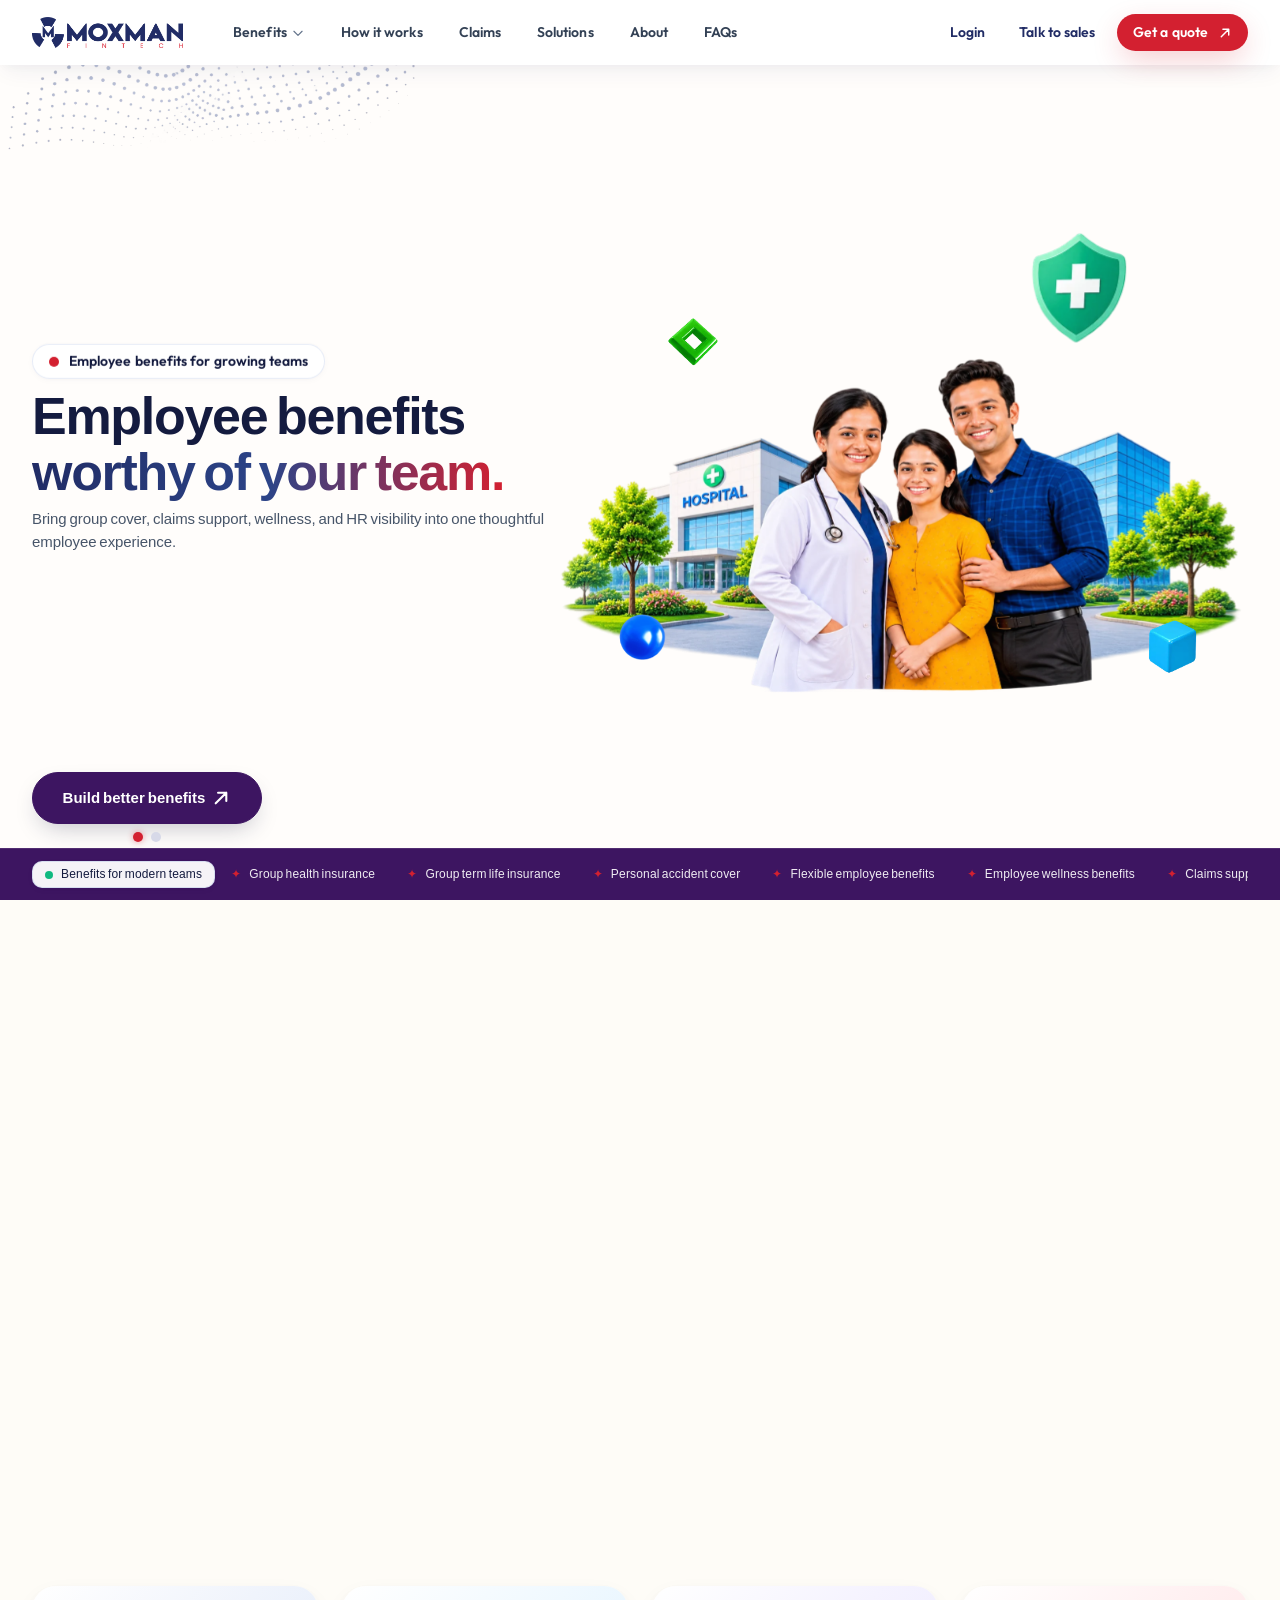
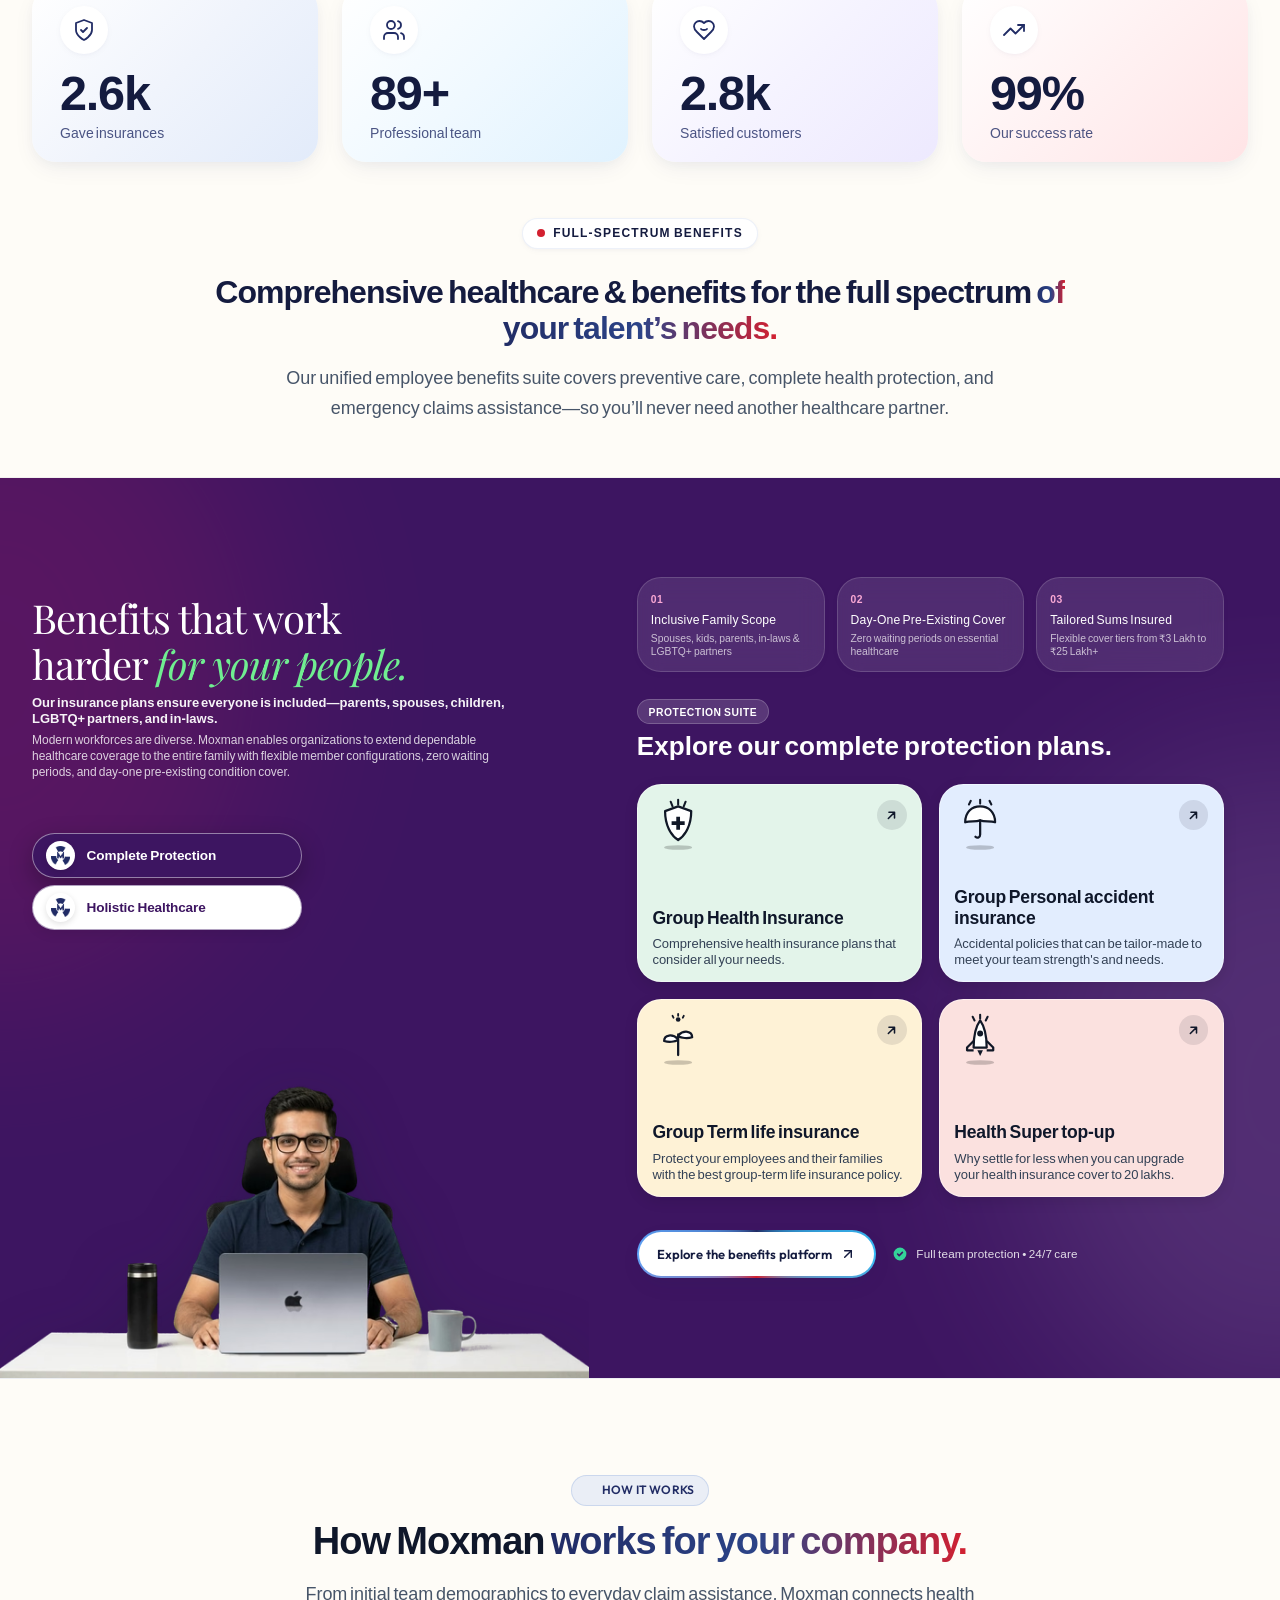
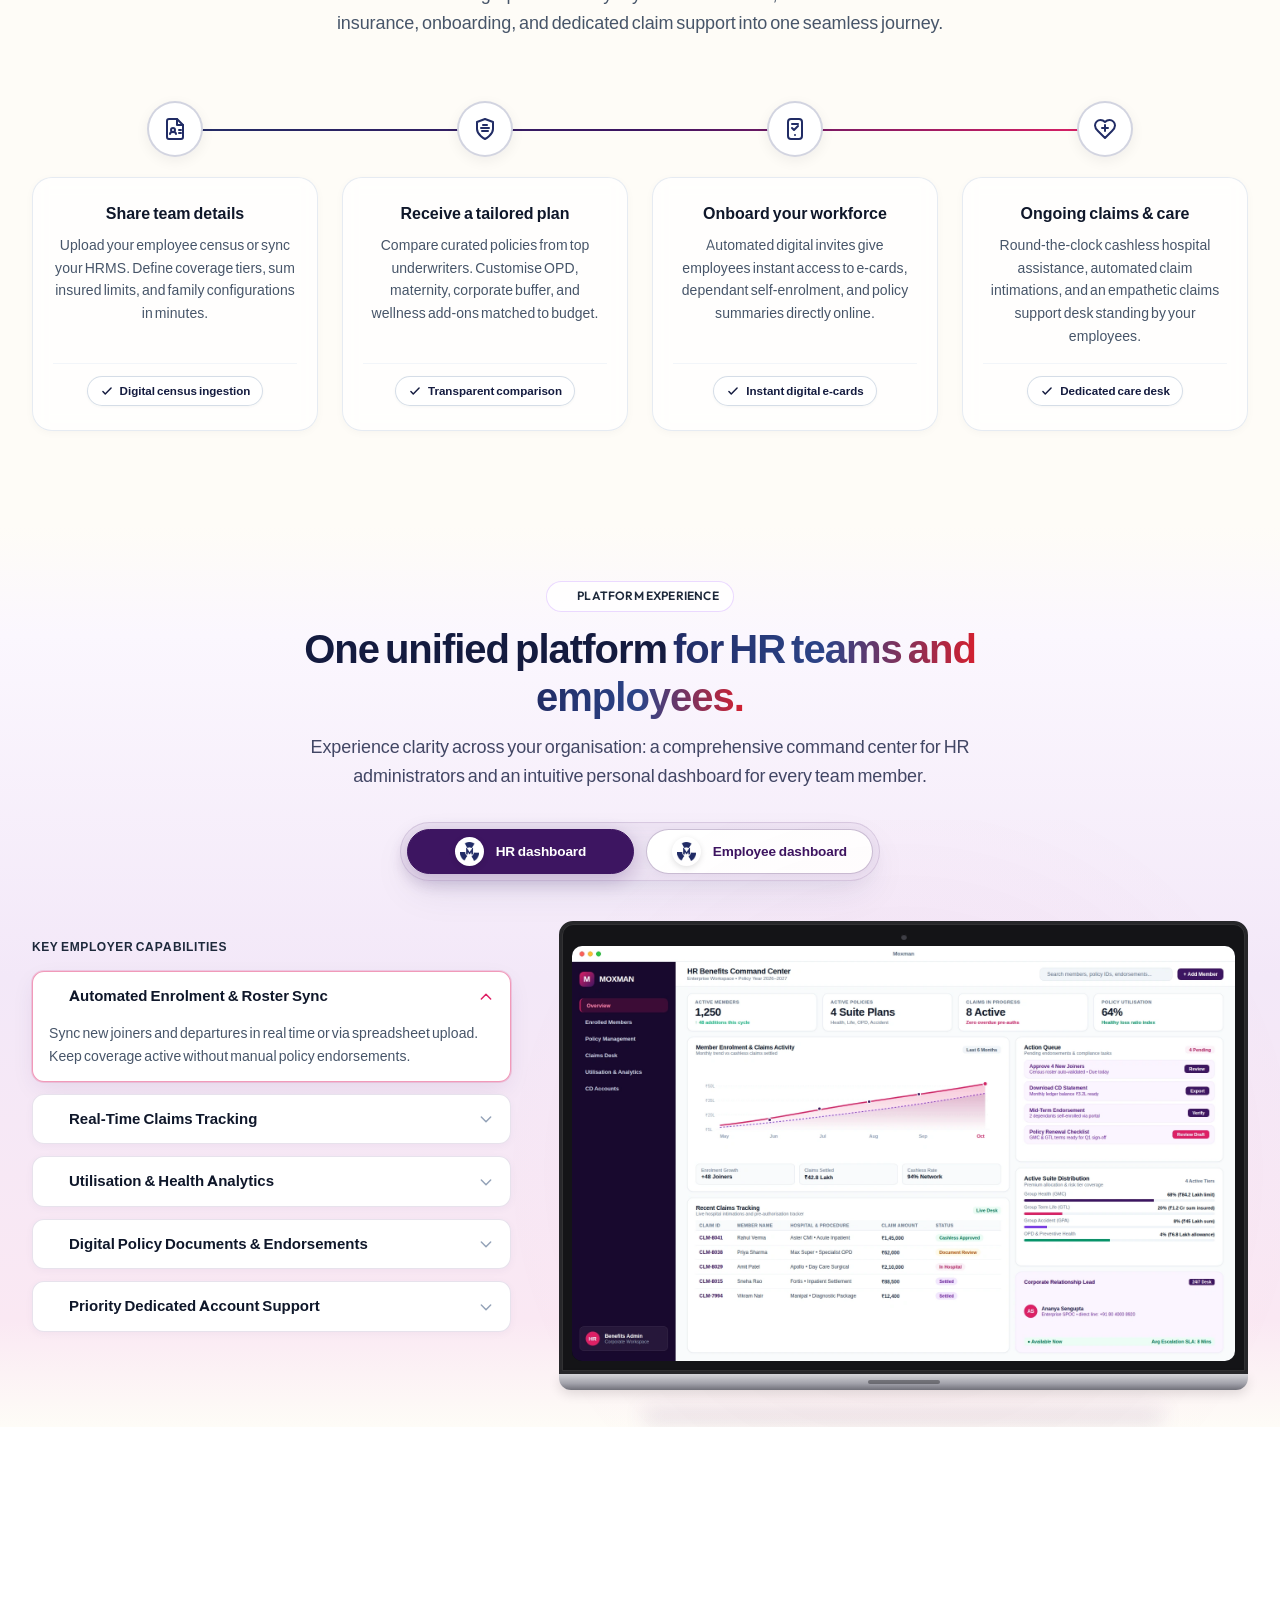
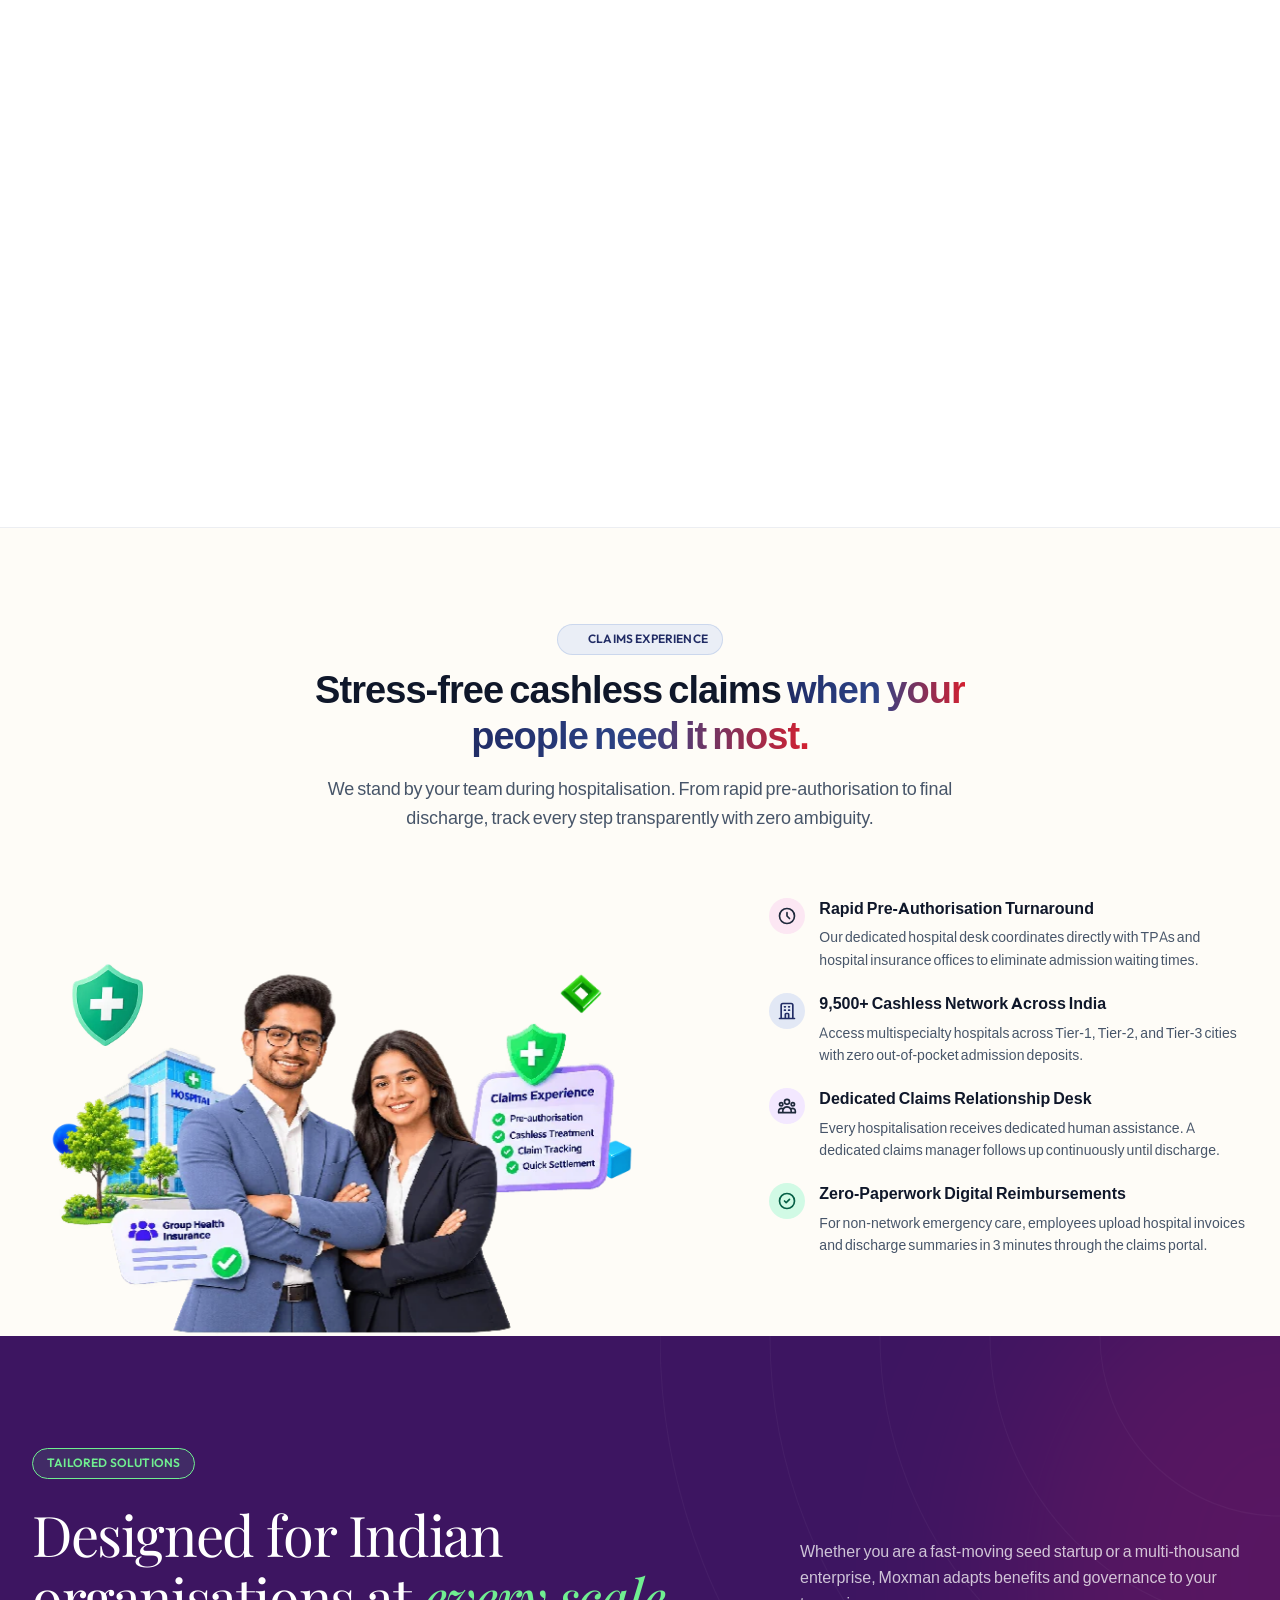
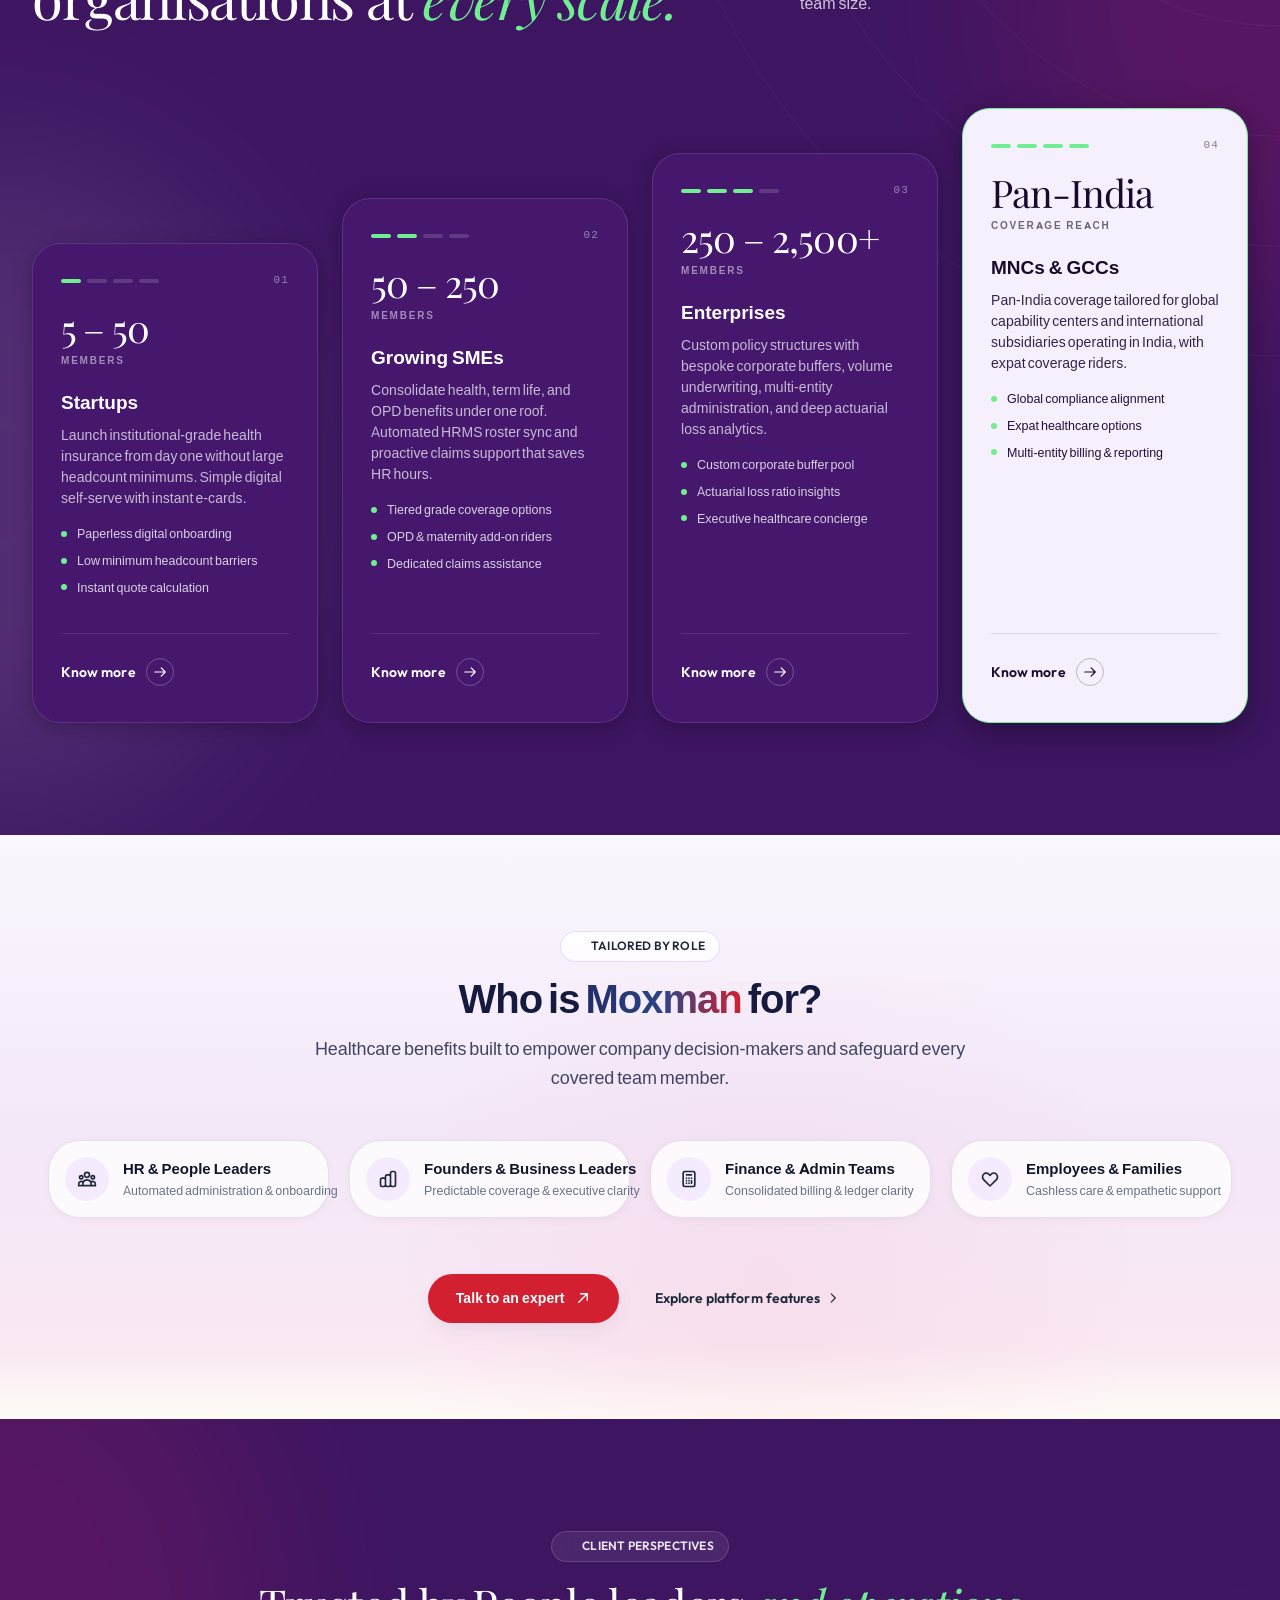
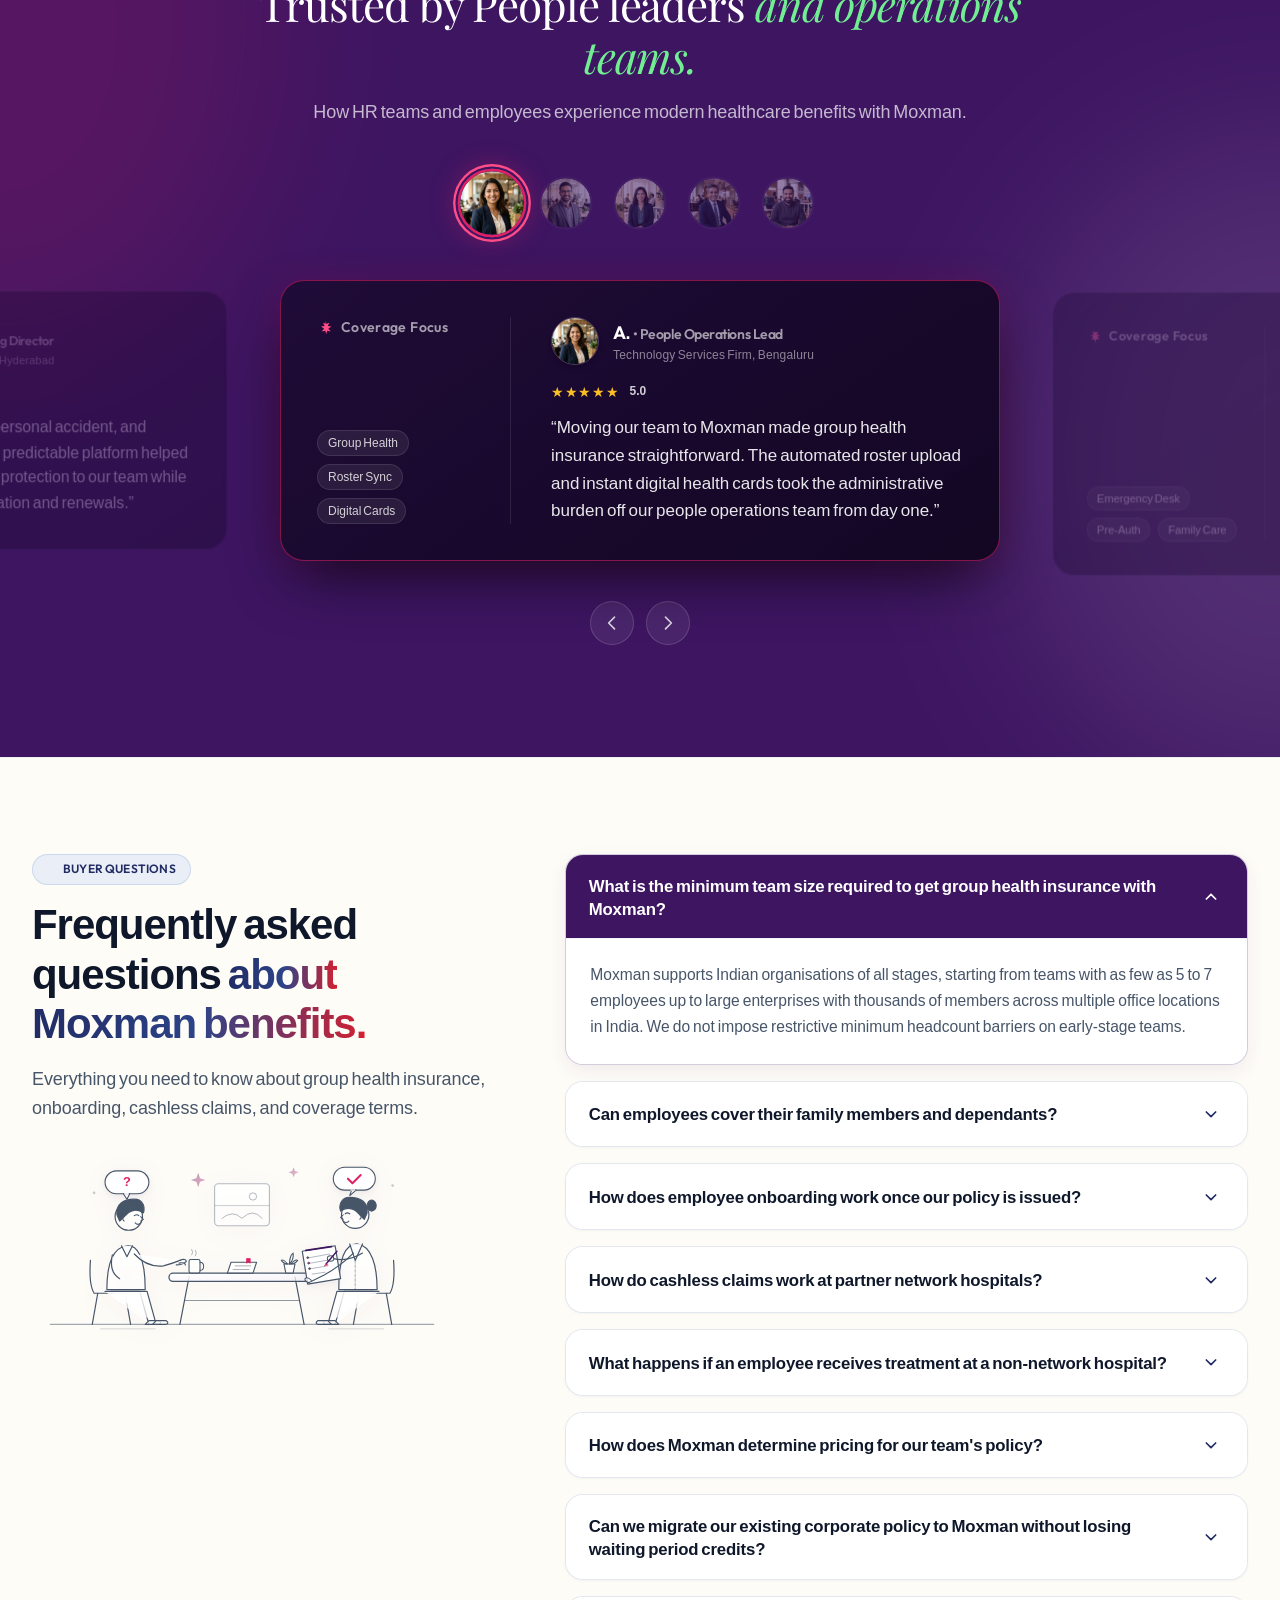
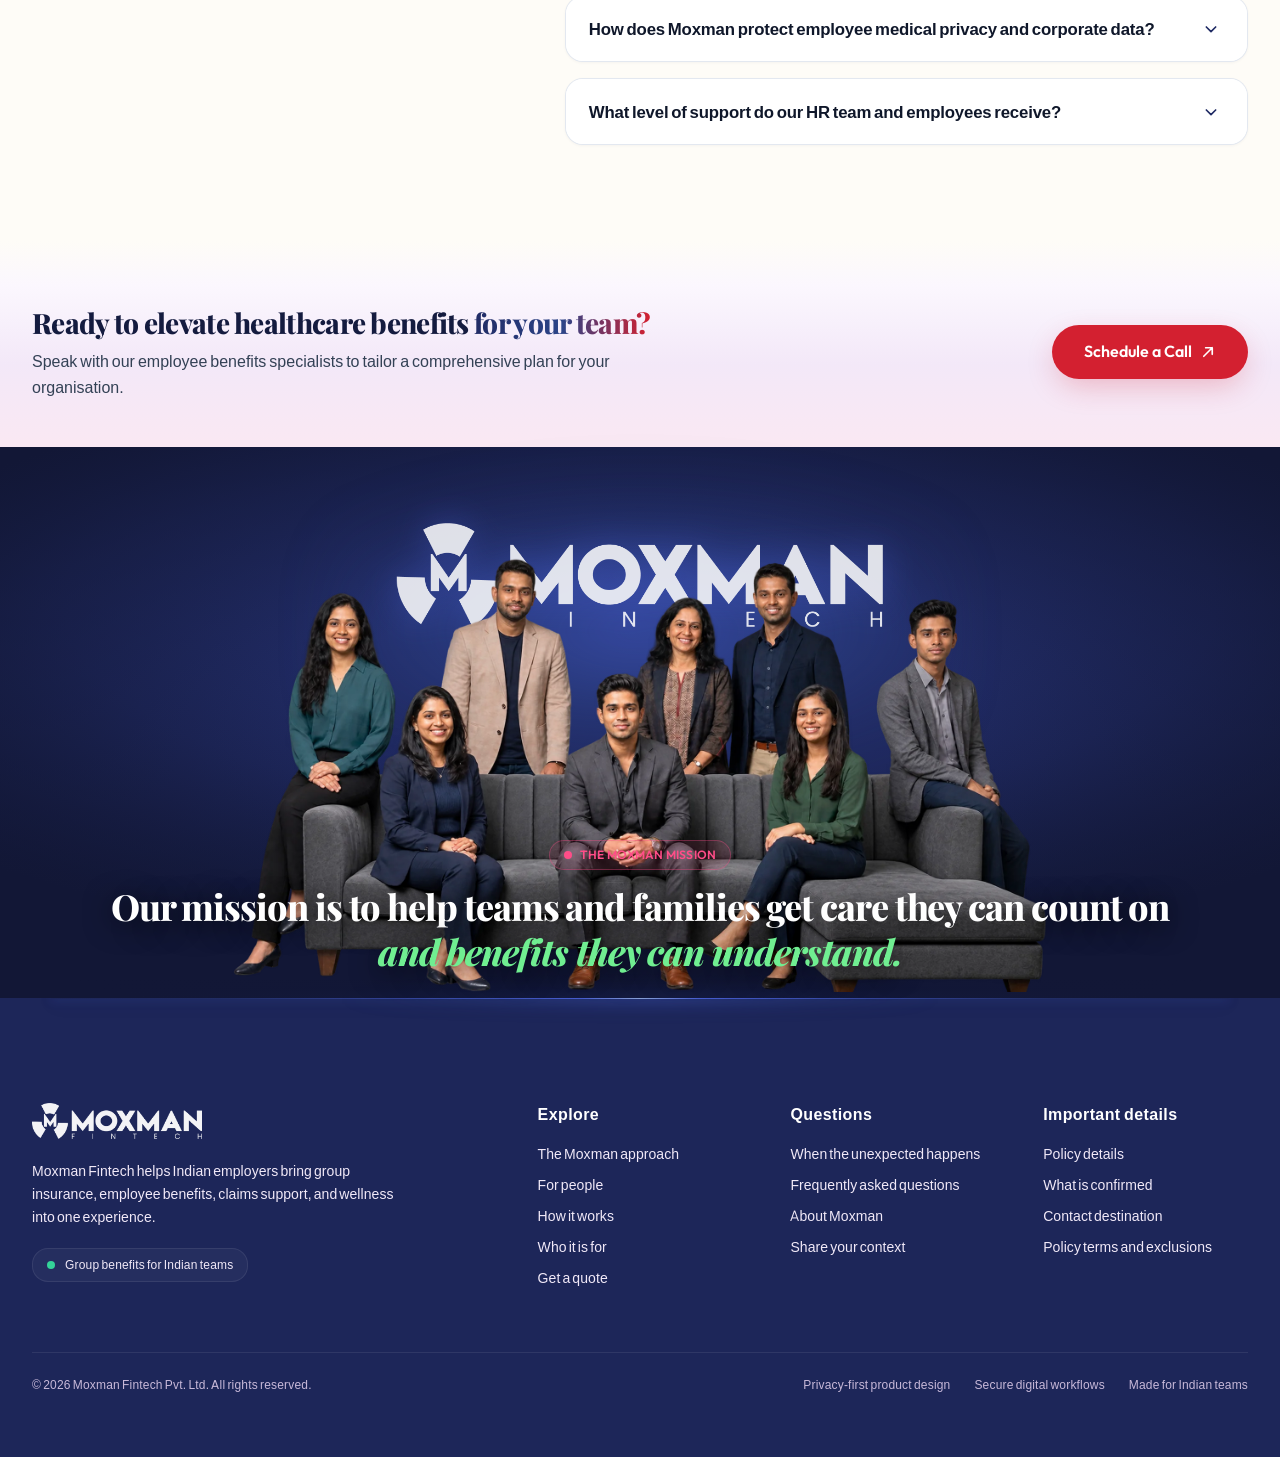
==== commit 685707ef: "Ui updating" ====
--- a/index.html
+++ b/index.html
@@ -290,10 +290,21 @@
      paragraphs and illustrated line-art scenes. Large visual bleeding right.
      ========================================================================= -->
 <section id="heroSection" class="relative bg-hero-cream text-neutral-800 overflow-x-clip overflow-y-visible">
-    <img class="hero-dotted-picture" src="./assets/images/heroassets/hero-dotted-pattern.png" alt="" width="787" height="241" aria-hidden="true" loading="eager" decoding="async">
     
     <!-- Pinned Viewport Container for Scroll Story -->
     <div id="heroPinContainer" class="relative z-10 w-full min-h-[100svh] flex flex-col justify-between pt-[104px] sm:pt-[124px] lg:pt-[144px] xl:pt-[150px] bg-hero-cream overflow-hidden">
+        <!-- Decorative abstract image anchored to top-left corner -->
+        <picture class="hero-corner-wave" aria-hidden="true">
+            <source srcset="./assets/images/heroassets/AbstracLavenderDottedWave.webp" type="image/webp">
+            <img 
+                src="./assets/images/heroassets/AbstracLavenderDottedWave.png" 
+                alt="" 
+                width="1774" 
+                height="887" 
+                class="hero-corner-wave-img"
+                decoding="async"
+            >
+        </picture>
         
         <!-- Abstract Flowing Vector Shape (Left Side, Behind Header & Content) -->
         <!-- DEBUG-VIEW START 1 APPPATH/Views/partials/hero-abstract.php -->
@@ -501,44 +512,6 @@
             <img class="hero-floating-object hero-object-cube" src="./assets/images/heroassets/hero-cube.webp" alt="" width="180" height="191" aria-hidden="true" loading="eager" decoding="async">
             <img class="hero-floating-object hero-object-sphere" src="./assets/images/heroassets/hero-sphere.png" alt="" width="182" height="179" aria-hidden="true" loading="eager" decoding="async">
 
-            <!-- Badge 2: Cashless care / Direct Admission (Lower-Mid-Left) -->
-            <div class="claims-badge claims-badge-2 absolute left-0 sm:left-1 bottom-[22%] sm:bottom-[15%] lg:bottom-[23%] hidden lg:block" role="presentation">
-                <div class="claims-badge-inner flex items-start gap-2 sm:gap-3 p-2 sm:p-3.5 rounded-2xl bg-white/95 backdrop-blur-md border border-white/80 shadow-[0_12px_30px_-6px_rgba(61,21,97,0.16),0_4px_12px_-2px_rgba(61,21,97,0.08)] max-w-[155px] min-[390px]:max-w-[175px] sm:max-w-[245px] lg:max-w-[260px]">
-                    <div class="w-6 h-6 sm:w-9 sm:h-9 rounded-xl bg-purple-50 text-logo-purple border border-purple-100 flex items-center justify-center flex-shrink-0 mt-0.5">
-                        <svg class="w-3.5 h-3.5 sm:w-5 sm:h-5" fill="none" stroke="currentColor" stroke-width="2" stroke-linecap="round" stroke-linejoin="round" viewBox="0 0 24 24" aria-hidden="true">
-                            <path d="M12 22s8-4 8-10V5l-8-3-8 3v7c0 6 8 10 8 10z"/>
-                            <path d="M12 8v8"/>
-                            <path d="M8 12h8"/>
-                        </svg>
-                    </div>
-                    <div class="min-w-0">
-                        <span class="block text-[8px] sm:text-[9.5px] font-display font-bold uppercase tracking-wider text-logo-purple">Cashless care</span>
-                        <strong class="block text-[10.5px] sm:text-[13.5px] font-display font-extrabold text-neutral-900 leading-tight mt-0.5">Direct Admission</strong>
-                        <span class="block text-[9px] sm:text-[11px] text-neutral-600 leading-snug mt-0.5 font-medium">Smooth admission without upfront deposits</span>
-                    </div>
-                </div>
-            </div>
-
-            <!-- Badge 4: Digital reimbursements (Bottom-Right) -->
-            <div class="claims-badge claims-badge-4 absolute right-0 sm:right-1 bottom-8 sm:bottom-12 lg:bottom-10 xl:bottom-12 hidden lg:block" role="presentation">
-                <div class="claims-badge-inner flex items-start gap-2 sm:gap-3 p-2 sm:p-3.5 rounded-2xl bg-white/95 backdrop-blur-md border border-white/80 shadow-[0_12px_30px_-6px_rgba(5,150,105,0.18),0_4px_12px_-2px_rgba(61,21,97,0.08)] max-w-[155px] min-[390px]:max-w-[175px] sm:max-w-[245px] lg:max-w-[260px]">
-                    <div class="w-7 h-7 sm:w-9 sm:h-9 rounded-xl bg-emerald-50 text-emerald-700 border border-emerald-100 flex items-center justify-center flex-shrink-0 mt-0.5">
-                        <svg class="w-3.5 h-3.5 sm:w-5 sm:h-5" fill="none" stroke="currentColor" stroke-width="2" stroke-linecap="round" stroke-linejoin="round" viewBox="0 0 24 24" aria-hidden="true">
-                            <rect x="5" y="2" width="14" height="20" rx="2" ry="2"/>
-                            <path d="M9 7h6"/>
-                            <path d="M9 11h6"/>
-                            <path d="M9 15h4"/>
-                            <circle cx="16" cy="15" r="2" fill="currentColor"/>
-                        </svg>
-                    </div>
-                    <div class="min-w-0">
-                        <span class="block text-[8px] sm:text-[9.5px] font-display font-bold uppercase tracking-wider text-emerald-800">Digital reimbursements</span>
-                        <strong class="block text-[10.5px] sm:text-[13.5px] font-display font-extrabold text-neutral-900 leading-tight mt-0.5">Paperless Claims Vault</strong>
-                        <span class="block text-[9px] sm:text-[11px] text-neutral-600 leading-snug mt-0.5 font-medium">Instant digital filing and live status visibility</span>
-                    </div>
-                </div>
-            </div>
-
         </div>
     </div><!-- /heroScene1 -->
 
@@ -672,8 +645,8 @@
             </div>
         </div>
 
-        <!-- Full-Width Bottom Edge Translucent Light Ticker -->
-        <div class="w-full bg-white/80 backdrop-blur-md border-t border-primary-100 py-2.5 sm:py-3 overflow-hidden relative z-20" id="heroNetworkTicker">
+        <!-- Full-Width Bottom Edge Ticker with Benefits Background -->
+        <div class="w-full backdrop-blur-md border-t border-white/10 py-2.5 sm:py-3 overflow-hidden relative z-20" id="heroNetworkTicker" style="background-color: var(--color-benefits-bg, #3d1561);">
             <div class="max-w-container mx-auto px-4 sm:px-6 lg:px-8 flex items-center">
                 
                 <!-- Ticker Header Label Chip (Translucent light surface) -->
@@ -684,7 +657,7 @@
 
                 <!-- Marquee Track Wrapper -->
                 <div class="relative overflow-hidden w-full flex items-center">
-                    <div class="ticker-track flex items-center gap-8 text-[11px] sm:text-caption text-primary-900/85 font-medium">
+                    <div class="ticker-track flex items-center gap-8 text-[11px] sm:text-caption text-white/90 font-medium">
                                                     <span class="inline-flex items-center gap-2 whitespace-nowrap">
                                 <span class="text-accent-600" aria-hidden="true">✦</span>
                                 <span>Group health insurance</span>
@@ -1945,30 +1918,36 @@
         </div>
 
         <div class="grid grid-cols-1 lg:grid-cols-12 gap-8 lg:gap-12 items-end">
-            <!-- Left: Dedicated Claims Support Professionals with Purple Swoosh Graphic -->
+            <!-- Left: Dedicated Claims Support Professionals with Cashless Claims Tracking -->
             <div class="order-2 lg:order-1 lg:col-span-7 flex flex-col items-center lg:items-start justify-end relative w-full self-end">
                 <div class="claims-arch-stage select-none" id="claimsArtworkStage" aria-label="Moxman cashless care and dedicated claims support team">
                     <div class="claims-arch-figure">
+                        <!-- Floating decorative animated shapes (reusing hero animation, placed around & behind the visual) -->
+                        <img class="hero-floating-object hero-object-shield" src="./assets/images/heroassets/hero-medical-shield.webp" alt="" width="210" height="240" aria-hidden="true" loading="lazy" decoding="async">
+                        <img class="hero-floating-object hero-object-diamond" src="./assets/images/heroassets/hero-diamond.webp" alt="" width="196" height="191" aria-hidden="true" loading="lazy" decoding="async">
+                        <img class="hero-floating-object hero-object-cube" src="./assets/images/heroassets/hero-cube.webp" alt="" width="180" height="191" aria-hidden="true" loading="lazy" decoding="async">
+                        <img class="hero-floating-object hero-object-sphere" src="./assets/images/heroassets/hero-sphere.png" alt="" width="182" height="179" aria-hidden="true" loading="lazy" decoding="async">
+
                         <picture class="block w-full">
                             <source 
-                                srcset="./assets/images/about/SmilingHealthcareInsuranceProfessionals-640.webp 640w,
-                                        ./assets/images/about/SmilingHealthcareInsuranceProfessionals-960.webp 960w,
-                                        ./assets/images/about/SmilingHealthcareInsuranceProfessionals.webp 1536w"
+                                srcset="./assets/images/about/claims-experience-smarter-health-coverage-640.webp 640w,
+                                        ./assets/images/about/claims-experience-smarter-health-coverage-960.webp 960w,
+                                        ./assets/images/about/claims-experience-smarter-health-coverage.webp 1536w"
                                 sizes="(min-width: 1280px) 620px, (min-width: 1024px) 55vw, (min-width: 640px) 500px, 100vw" 
                                 type="image/webp"
                             >
                             <source 
-                                srcset="./assets/images/about/SmilingHealthcareInsuranceProfessionals-640.png 640w,
-                                        ./assets/images/about/SmilingHealthcareInsuranceProfessionals-960.png 960w,
-                                        ./assets/images/about/SmilingHealthcareInsuranceProfessionals.png 1536w"
+                                srcset="./assets/images/about/claims-experience-smarter-health-coverage-640.png 640w,
+                                        ./assets/images/about/claims-experience-smarter-health-coverage-960.png 960w,
+                                        ./assets/images/about/claims-experience-smarter-health-coverage.png 1536w"
                                 sizes="(min-width: 1280px) 620px, (min-width: 1024px) 55vw, (min-width: 640px) 500px, 100vw" 
                                 type="image/png"
                             >
                             <img 
-                                src="./assets/images/about/SmilingHealthcareInsuranceProfessionals.png" 
-                                alt="Smiling healthcare insurance professionals providing stress-free cashless claims support" 
+                                src="./assets/images/about/claims-experience-smarter-health-coverage.png" 
+                                alt="Two healthcare insurance professionals with a modern hospital and a claims tracking card for cashless health insurance claims" 
                                 width="1536" 
-                                height="1017" 
+                                height="1024" 
                                 class="claims-arch-img"
                                 loading="lazy" 
                                 decoding="async" 
--- a/assets/css/main.min.css
+++ b/assets/css/main.min.css
@@ -1,250 +1,3 @@
 @font-face{font-family:Outfit;font-style:normal;font-weight:600;font-display:swap;src:url(/assets/fonts/outfit-600-normal.woff2) format("woff2")}@font-face{font-family:Outfit;font-style:normal;font-weight:700;font-display:swap;src:url(/assets/fonts/outfit-700-normal.woff2) format("woff2")}@font-face{font-family:Outfit;font-style:normal;font-weight:800;font-display:swap;src:url(/assets/fonts/outfit-800-normal.woff2) format("woff2")}@font-face{font-family:Plus Jakarta Sans;font-style:normal;font-weight:400;font-display:swap;src:url(/assets/fonts/plusjakartasans-400-normal.woff2) format("woff2")}@font-face{font-family:Plus Jakarta Sans;font-style:normal;font-weight:500;font-display:swap;src:url(/assets/fonts/plusjakartasans-500-normal.woff2) format("woff2")}@font-face{font-family:Plus Jakarta Sans;font-style:normal;font-weight:600;font-display:swap;src:url(/assets/fonts/plusjakartasans-600-normal.woff2) format("woff2")}@font-face{font-family:Plus Jakarta Sans;font-style:normal;font-weight:700;font-display:swap;src:url(/assets/fonts/plusjakartasans-700-normal.woff2) format("woff2")}*,:after,:before{--tw-border-spacing-x:0;--tw-border-spacing-y:0;--tw-translate-x:0;--tw-translate-y:0;--tw-rotate:0;--tw-skew-x:0;--tw-skew-y:0;--tw-scale-x:1;--tw-scale-y:1;--tw-pan-x: ;--tw-pan-y: ;--tw-pinch-zoom: ;--tw-scroll-snap-strictness:proximity;--tw-gradient-from-position: ;--tw-gradient-via-position: ;--tw-gradient-to-position: ;--tw-ordinal: ;--tw-slashed-zero: ;--tw-numeric-figure: ;--tw-numeric-spacing: ;--tw-numeric-fraction: ;--tw-ring-inset: ;--tw-ring-offset-width:0px;--tw-ring-offset-color:#fff;--tw-ring-color:rgba(59,130,246,.5);--tw-ring-offset-shadow:0 0 #0000;--tw-ring-shadow:0 0 #0000;--tw-shadow:0 0 #0000;--tw-shadow-colored:0 0 #0000;--tw-blur: ;--tw-brightness: ;--tw-contrast: ;--tw-grayscale: ;--tw-hue-rotate: ;--tw-invert: ;--tw-saturate: ;--tw-sepia: ;--tw-drop-shadow: ;--tw-backdrop-blur: ;--tw-backdrop-brightness: ;--tw-backdrop-contrast: ;--tw-backdrop-grayscale: ;--tw-backdrop-hue-rotate: ;--tw-backdrop-invert: ;--tw-backdrop-opacity: ;--tw-backdrop-saturate: ;--tw-backdrop-sepia: ;--tw-contain-size: ;--tw-contain-layout: ;--tw-contain-paint: ;--tw-contain-style: }::backdrop{--tw-border-spacing-x:0;--tw-border-spacing-y:0;--tw-translate-x:0;--tw-translate-y:0;--tw-rotate:0;--tw-skew-x:0;--tw-skew-y:0;--tw-scale-x:1;--tw-scale-y:1;--tw-pan-x: ;--tw-pan-y: ;--tw-pinch-zoom: ;--tw-scroll-snap-strictness:proximity;--tw-gradient-from-position: ;--tw-gradient-via-position: ;--tw-gradient-to-position: ;--tw-ordinal: ;--tw-slashed-zero: ;--tw-numeric-figure: ;--tw-numeric-spacing: ;--tw-numeric-fraction: ;--tw-ring-inset: ;--tw-ring-offset-width:0px;--tw-ring-offset-color:#fff;--tw-ring-color:rgba(59,130,246,.5);--tw-ring-offset-shadow:0 0 #0000;--tw-ring-shadow:0 0 #0000;--tw-shadow:0 0 #0000;--tw-shadow-colored:0 0 #0000;--tw-blur: ;--tw-brightness: ;--tw-contrast: ;--tw-grayscale: ;--tw-hue-rotate: ;--tw-invert: ;--tw-saturate: ;--tw-sepia: ;--tw-drop-shadow: ;--tw-backdrop-blur: ;--tw-backdrop-brightness: ;--tw-backdrop-contrast: ;--tw-backdrop-grayscale: ;--tw-backdrop-hue-rotate: ;--tw-backdrop-invert: ;--tw-backdrop-opacity: ;--tw-backdrop-saturate: ;--tw-backdrop-sepia: ;--tw-contain-size: ;--tw-contain-layout: ;--tw-contain-paint: ;--tw-contain-style: }
 
-/*! tailwindcss v3.4.19 | MIT License | https://tailwindcss.com*/*,:after,:before{box-sizing:border-box;border:0 solid #e5e7eb}:after,:before{--tw-content:""}:host,html{line-height:1.5;-webkit-text-size-adjust:100%;-moz-tab-size:4;-o-tab-size:4;tab-size:4;font-family:ui-sans-serif,system-ui,sans-serif,Apple Color Emoji,Segoe UI Emoji,Segoe UI Symbol,Noto Color Emoji;font-feature-settings:normal;font-variation-settings:normal;-webkit-tap-highlight-color:transparent}body{margin:0;line-height:inherit}hr{height:0;color:inherit;border-top-width:1px}abbr:where([title]){-webkit-text-decoration:underline dotted;text-decoration:underline dotted}h1,h2,h3,h4,h5,h6{font-size:inherit;font-weight:inherit}a{color:inherit;text-decoration:inherit}b,strong{font-weight:bolder}code,kbd,pre,samp{font-family:ui-monospace,SFMono-Regular,Menlo,Monaco,Consolas,Liberation Mono,Courier New,monospace;font-feature-settings:normal;font-variation-settings:normal;font-size:1em}small{font-size:80%}sub,sup{font-size:75%;line-height:0;position:relative;vertical-align:baseline}sub{bottom:-.25em}sup{top:-.5em}table{text-indent:0;border-color:inherit;border-collapse:collapse}button,input,optgroup,select,textarea{font-family:inherit;font-feature-settings:inherit;font-variation-settings:inherit;font-size:100%;font-weight:inherit;line-height:inherit;letter-spacing:inherit;color:inherit;margin:0;padding:0}button,select{text-transform:none}button,input:where([type=button]),input:where([type=reset]),input:where([type=submit]){-webkit-appearance:button;background-color:transparent;background-image:none}:-moz-focusring{outline:auto}:-moz-ui-invalid{box-shadow:none}progress{vertical-align:baseline}::-webkit-inner-spin-button,::-webkit-outer-spin-button{height:auto}[type=search]{-webkit-appearance:textfield;outline-offset:-2px}::-webkit-search-decoration{-webkit-appearance:none}::-webkit-file-upload-button{-webkit-appearance:button;font:inherit}summary{display:list-item}blockquote,dd,dl,figure,h1,h2,h3,h4,h5,h6,hr,p,pre{margin:0}fieldset{margin:0}fieldset,legend{padding:0}menu,ol,ul{list-style:none;margin:0;padding:0}dialog{padding:0}textarea{resize:vertical}input::-moz-placeholder,textarea::-moz-placeholder{opacity:1;color:#9ca3af}input::placeholder,textarea::placeholder{opacity:1;color:#9ca3af}[role=button],button{cursor:pointer}:disabled{cursor:default}audio,canvas,embed,iframe,img,object,svg,video{display:block;vertical-align:middle}img,video{max-width:100%;height:auto}[hidden]:where(:not([hidden=until-found])){display:none}html{font-family:var(--font-body);color:var(--color-neutral-800);background-color:var(--color-surface);scroll-behavior:auto;-webkit-font-smoothing:antialiased;-moz-osx-font-smoothing:grayscale}h1,h2,h3,h4,h5,h6{font-family:var(--font-display);color:var(--color-primary-950)}::-moz-selection{background-color:var(--color-primary-900);color:#fff}::selection{background-color:var(--color-primary-900);color:#fff}.container{width:100%}@media (min-width:640px){.container{max-width:640px}}@media (min-width:768px){.container{max-width:768px}}@media (min-width:1024px){.container{max-width:1024px}}@media (min-width:1280px){.container{max-width:1280px}}@media (min-width:1536px){.container{max-width:1536px}}.btn-primary{display:inline-flex;align-items:center;justify-content:center;gap:.5rem;border-radius:1rem;--tw-bg-opacity:1;background-color:rgb(211 32 48/var(--tw-bg-opacity,1));padding:.875rem 1.5rem;font-family:Outfit,sans-serif;font-size:.875rem;line-height:1.5;letter-spacing:.005em;font-weight:600;--tw-text-opacity:1;color:rgb(255 255 255/var(--tw-text-opacity,1));--tw-shadow:0 10px 30px -5px rgba(211,32,48,.28);--tw-shadow-colored:0 10px 30px -5px var(--tw-shadow-color);box-shadow:var(--tw-ring-offset-shadow,0 0 #0000),var(--tw-ring-shadow,0 0 #0000),var(--tw-shadow);transition-property:all;transition-timing-function:cubic-bezier(.4,0,.2,1);transition-duration:.2s}.btn-primary:focus-visible{outline:2px solid transparent;outline-offset:2px;--tw-ring-offset-shadow:var(--tw-ring-inset) 0 0 0 var(--tw-ring-offset-width) var(--tw-ring-offset-color);--tw-ring-shadow:var(--tw-ring-inset) 0 0 0 calc(2px + var(--tw-ring-offset-width)) var(--tw-ring-color);box-shadow:var(--tw-ring-offset-shadow),var(--tw-ring-shadow),var(--tw-shadow,0 0 #0000);--tw-ring-opacity:1;--tw-ring-color:rgb(239 68 68/var(--tw-ring-opacity,1));--tw-ring-offset-width:2px}.btn-primary:active{--tw-scale-x:0.98;--tw-scale-y:0.98;transform:translate(var(--tw-translate-x),var(--tw-translate-y)) rotate(var(--tw-rotate)) skewX(var(--tw-skew-x)) skewY(var(--tw-skew-y)) scaleX(var(--tw-scale-x)) scaleY(var(--tw-scale-y))}@media (min-width:640px){.btn-primary{font-size:1rem;line-height:1.6;letter-spacing:0;font-weight:400}}.btn-secondary{display:inline-flex;align-items:center;justify-content:center;gap:.5rem;border-radius:1rem;--tw-bg-opacity:1;background-color:rgb(33 44 101/var(--tw-bg-opacity,1));padding:.875rem 1.5rem;font-family:Outfit,sans-serif;font-size:.875rem;line-height:1.5;letter-spacing:.005em;font-weight:600;--tw-text-opacity:1;color:rgb(255 255 255/var(--tw-text-opacity,1));--tw-shadow:0 8px 24px -4px rgba(33,44,101,.07),0 4px 12px -2px rgba(33,44,101,.04);--tw-shadow-colored:0 8px 24px -4px var(--tw-shadow-color),0 4px 12px -2px var(--tw-shadow-color);box-shadow:var(--tw-ring-offset-shadow,0 0 #0000),var(--tw-ring-shadow,0 0 #0000),var(--tw-shadow);transition-property:all;transition-timing-function:cubic-bezier(.4,0,.2,1);transition-duration:.2s}.btn-secondary:hover{--tw-bg-opacity:1;background-color:rgb(20 27 63/var(--tw-bg-opacity,1))}.btn-secondary:focus-visible{outline:2px solid transparent;outline-offset:2px;--tw-ring-offset-shadow:var(--tw-ring-inset) 0 0 0 var(--tw-ring-offset-width) var(--tw-ring-offset-color);--tw-ring-shadow:var(--tw-ring-inset) 0 0 0 calc(2px + var(--tw-ring-offset-width)) var(--tw-ring-color);box-shadow:var(--tw-ring-offset-shadow),var(--tw-ring-shadow),var(--tw-shadow,0 0 #0000);--tw-ring-opacity:1;--tw-ring-color:rgb(44 68 136/var(--tw-ring-opacity,1));--tw-ring-offset-width:2px}.btn-secondary:active{--tw-scale-x:0.98;--tw-scale-y:0.98;transform:translate(var(--tw-translate-x),var(--tw-translate-y)) rotate(var(--tw-rotate)) skewX(var(--tw-skew-x)) skewY(var(--tw-skew-y)) scaleX(var(--tw-scale-x)) scaleY(var(--tw-scale-y))}@media (min-width:640px){.btn-secondary{font-size:1rem;line-height:1.6;letter-spacing:0;font-weight:400}}.btn-ghost{display:inline-flex;align-items:center;justify-content:center;gap:.5rem;border-radius:1rem;padding:.625rem 1.25rem;font-family:Outfit,sans-serif;font-size:.875rem;line-height:1.5;letter-spacing:.005em;font-weight:500;--tw-text-opacity:1;color:rgb(33 44 101/var(--tw-text-opacity,1));transition-property:all;transition-timing-function:cubic-bezier(.4,0,.2,1);transition-duration:.2s}.btn-ghost:hover{--tw-bg-opacity:1;background-color:rgb(240 243 250/var(--tw-bg-opacity,1));--tw-text-opacity:1;color:rgb(20 27 63/var(--tw-text-opacity,1))}.btn-ghost:focus-visible{outline:2px solid transparent;outline-offset:2px;--tw-ring-offset-shadow:var(--tw-ring-inset) 0 0 0 var(--tw-ring-offset-width) var(--tw-ring-offset-color);--tw-ring-shadow:var(--tw-ring-inset) 0 0 0 calc(2px + var(--tw-ring-offset-width)) var(--tw-ring-color);box-shadow:var(--tw-ring-offset-shadow),var(--tw-ring-shadow),var(--tw-shadow,0 0 #0000);--tw-ring-opacity:1;--tw-ring-color:rgb(108 142 207/var(--tw-ring-opacity,1))}.btn-gradient-light{position:relative;display:inline-flex;align-items:center;justify-content:center;gap:.5rem;font-family:var(--font-display);font-weight:600;font-size:1rem;line-height:1.5;color:#141b3f;padding:.875rem 1.75rem;min-height:48px;border-radius:2.5rem;border:2px solid transparent;background-clip:padding-box,border-box;background-origin:padding-box,border-box;background-image:linear-gradient(#fff,#fff),conic-gradient(from var(--btn-angle,0deg),#212c65,#38bdf8,#d32030,#60a5fa,#212c65);animation:rotateBtnAngle 4s linear infinite;box-shadow:0 4px 14px -2px rgba(33,44,101,.08),0 2px 6px -1px rgba(33,44,101,.04);transition:transform .25s ease-out,box-shadow .25s ease-out;text-decoration:none;cursor:pointer}.btn-gradient-light:not(.btn-sweep):before{content:"";position:absolute;inset:-4px;border-radius:inherit;background:radial-gradient(circle at center,hsla(0,96%,89%,.35),rgba(96,165,250,.25) 70%,transparent 100%);filter:blur(8px);opacity:0;z-index:-1;transition:opacity .25s ease-out;pointer-events:none}.btn-gradient-light:not(.btn-sweep) svg{transition:transform .25s ease-out}@media (hover:hover){.btn-gradient-light:hover{transform:translateY(-2px);box-shadow:0 8px 24px -4px rgba(33,44,101,.14),0 4px 10px -2px rgba(33,44,101,.08)}.btn-gradient-light:not(.btn-sweep):hover:before{opacity:1}.btn-gradient-light:not(.btn-sweep):hover svg{transform:translateX(4px)}}.btn-gradient-light:active{transform:scale(.98)}.btn-gradient-light:focus-visible{outline:2px solid var(--color-primary-600);outline-offset:3px}.hero-scenes-stack{display:grid;grid-template-columns:100%;grid-template-rows:auto}.hero-scenes-stack>.hero-scene-group{grid-column:1;grid-row:1}.bg-hero-cream{background-color:var(--color-hero-cream)}.max-w-container{width:100%;max-width:1280px;margin-left:auto;margin-right:auto}@media (min-width:1745px){.max-w-container{max-width:1440px!important}}.hero-title{font-size:clamp(1.75rem,1.25rem + 2.8vw,3.625rem);line-height:1.08;letter-spacing:-.035em}@media (min-width:1280px) and (max-width:1535px){.hero-title{font-size:clamp(3.25rem,.1rem + 3.9vw,3.875rem)}}@media (min-width:1536px){.hero-title{font-size:64px}}@media (min-width:1500px) and (max-width:1599px) and (max-height:820px){.hero-title{font-size:54px!important}}@media (min-width:1745px){.hero-title{font-size:66px}}@media (min-width:1920px){.hero-title{font-size:68px}}.title-gradient-hero{color:var(--color-primary-700);background:linear-gradient(90deg,var(--color-primary-900) 0,var(--color-primary-700) 50%,var(--color-accent-600) 100%);-webkit-background-clip:text;background-clip:text;-webkit-text-fill-color:transparent;-webkit-box-decoration-break:clone;box-decoration-break:clone;display:inline}.hero-progress-segment{width:.625rem!important;height:.625rem!important;min-width:.625rem!important;min-height:.625rem!important;border-radius:9999px!important;cursor:pointer;transition:background-color .25s ease,box-shadow .25s ease,transform .25s ease!important}.hero-progress-segment.active{background-color:var(--color-accent-600)!important;box-shadow:0 0 6px rgba(211,32,48,.45)!important}.hero-progress-segment:not(.active){background-color:hsla(0,0%,100%,.4)!important}.hero-progress-segment:not(.active):hover{background-color:hsla(0,0%,100%,.65)!important}.hero-cta-btn{display:inline-flex;align-items:center;justify-content:center;padding:.85rem 1.85rem;border-radius:9999px;background-color:#fff;color:#141b3f;font-family:var(--font-display,"Outfit",sans-serif);font-size:.9375rem;font-weight:700;text-decoration:none;box-shadow:0 12px 30px -4px rgba(20,27,63,.22),0 4px 10px -2px rgba(20,27,63,.12);border:1px solid hsla(0,0%,100%,.95);transition:transform .22s ease-out,box-shadow .22s ease-out,background-color .22s ease-out;cursor:pointer}@media (hover:hover){.hero-cta-btn:hover{transform:translateY(-2px);box-shadow:0 18px 36px -6px rgba(20,27,63,.32),0 6px 14px -2px rgba(20,27,63,.18)}}.hero-cta-btn:active{transform:scale(.98)}.btn-sweep{position:relative;overflow:hidden!important;isolation:isolate;backface-visibility:hidden}.btn-sweep>*{position:relative;z-index:2}.btn-sweep svg{transform:rotate(-45deg);transition:transform .25s ease-out,color .38s cubic-bezier(.22,1,.36,1);transform-origin:center center;flex-shrink:0}.btn-sweep:before{content:"";position:absolute;inset:-1px;border-radius:9999px;z-index:1;pointer-events:none;transform:scaleX(0);transform-origin:right center;transition:transform .38s cubic-bezier(.22,1,.36,1);will-change:transform}.btn-sweep--purple:before{background-color:var(--color-logo-purple)}.btn-sweep--purple>span,.btn-sweep--purple>svg{color:#fff;transition:color .38s cubic-bezier(.22,1,.36,1)}.btn-sweep--red:before{background-color:var(--color-accent-600)}.btn-sweep--red>span,.btn-sweep--red>svg{color:var(--color-primary-950,#141b3f);transition:color .38s cubic-bezier(.22,1,.36,1)}@media (hover:hover){.btn-sweep:focus-visible:before,.btn-sweep:hover:before{transform:scaleX(1);transform-origin:left center}.btn-sweep:focus-visible svg,.btn-sweep:hover svg{transform:rotate(-45deg)}.btn-sweep--red:focus-visible>span,.btn-sweep--red:focus-visible>svg,.btn-sweep--red:hover>span,.btn-sweep--red:hover>svg{color:#fff}}.btn-sweep:active{transform:scale(.98)}.btn-sweep--purple:focus-visible{outline:2px solid var(--color-footer-pink,#ff4d88);outline-offset:3px}.btn-sweep--red:focus-visible{outline:2px solid var(--color-accent-600,#d32030);outline-offset:3px}@media (prefers-reduced-motion:reduce){.btn-sweep:before{transform:none!important;opacity:0;transition:opacity .15s ease-in-out!important}.btn-sweep:focus-visible:before,.btn-sweep:hover:before{transform:none!important;opacity:1!important}.btn-sweep svg{transition:none!important}.btn-sweep>span,.btn-sweep>svg{transition:color .15s ease-in-out!important}}.hero-claims-artwork{max-width:clamp(520px,46vw,760px);height:clamp(480px,calc(100svh - 138px),820px);margin-left:auto;margin-right:0}.hero-claims-artwork,.hero-claims-artwork .claims-artwork-people{position:relative;width:100%;display:flex;align-items:flex-end;justify-content:flex-end;margin-bottom:0!important}.hero-claims-artwork .claims-artwork-people{z-index:2!important;height:100%;bottom:0!important;animation:none!important;transform:none!important}.hero-claims-artwork .claims-artwork-people picture{display:block;height:100%;width:100%}.hero-claims-artwork .claims-artwork-img{height:100%;width:100%;max-height:100%;-o-object-fit:contain;object-fit:contain;-o-object-position:bottom right;object-position:bottom right;display:block;vertical-align:bottom;margin-bottom:0!important;filter:drop-shadow(0 14px 32px rgba(35,10,60,.16));-webkit-user-select:none;-moz-user-select:none;user-select:none;pointer-events:none}.hero-bottom-curve-wrap{position:absolute;bottom:0;left:0;width:100%;height:clamp(260px,35svh,380px);pointer-events:none;z-index:3;overflow:hidden}.hero-bottom-curve-svg{display:block;width:100%;height:100%}.hero-bottom-curve-path{fill:url(#heroBottomCurveGrad)}.hero-cta-wrap,.hero-dots-wrap,.hero-top-group,.hero-trust-items{position:relative;z-index:5}#heroScene1{position:relative;z-index:auto!important}#heroScene2{position:relative;z-index:4}.team-care-console{transform:perspective(1400px) rotateY(-4deg) rotateX(2deg) translateZ(0);transform-style:preserve-3d;will-change:transform;transition:transform .45s cubic-bezier(.16,1,.3,1),box-shadow .45s ease}.team-care-console:hover{transform:perspective(1400px) rotateY(-1.5deg) rotateX(.5deg) translateZ(6px);box-shadow:0 35px 75px -15px rgba(20,27,63,.2),0 14px 28px -6px rgba(20,27,63,.1)}@media (min-width:1536px){.hero-claims-artwork{max-width:clamp(620px,46vw,800px)}.hero-bottom-curve-wrap{height:clamp(280px,35svh,400px)}}@media (min-width:1745px){.hero-claims-artwork{max-width:clamp(680px,47vw,840px)}}@media (min-width:640px) and (max-width:1023px){#heroAbstractShape,.hero-bottom-group>div:last-child{display:none!important}#heroPinContainer{min-height:0!important;height:auto!important;padding-top:84px!important;padding-bottom:0!important;display:flex!important;flex-direction:column!important;justify-content:flex-start!important;position:relative!important;overflow:hidden!important}#heroPinContainer>.max-w-container{flex:0 0 auto!important;padding-top:0!important;padding-bottom:2rem!important;position:relative!important;z-index:10!important}.hero-content-grid{display:flex!important;flex-direction:column!important;align-items:center!important;height:auto!important;min-height:0!important}.hero-left-column{display:contents!important}.hero-top-group{order:1!important;width:100%!important;max-width:620px!important;margin-bottom:.5rem!important;align-items:center!important}.hero-top-group,.hero-top-group .hero-slides-stack{text-align:center!important}.hero-top-group .hero-desc{margin-left:auto!important;margin-right:auto!important}.hero-visual-column{position:relative!important;order:2!important;width:100%!important;max-width:460px!important;height:360px!important;min-height:360px!important;max-height:360px!important;margin-top:.5rem!important;margin-bottom:.75rem!important;display:flex!important;align-items:center!important;justify-content:center!important;pointer-events:auto!important;bottom:auto!important;right:auto!important;z-index:2!important}.hero-scenes-stack{display:grid!important;grid-template-columns:100%!important;grid-template-rows:100%!important;justify-items:center!important}.hero-scenes-stack,.hero-scenes-stack>.hero-scene-group{width:100%!important;height:100%!important;align-items:center!important}.hero-scenes-stack>.hero-scene-group{grid-column:1!important;grid-row:1!important;display:flex!important;justify-content:center!important}.hero-claims-artwork{width:100%!important;max-width:400px!important;height:360px!important;margin:0 auto!important;display:flex!important;align-items:flex-end!important;justify-content:center!important;position:relative!important;overflow:visible!important}.hero-claims-artwork .claims-artwork-people{position:relative!important;bottom:0!important;margin-bottom:0!important}.hero-claims-artwork .claims-artwork-img{max-height:360px!important;-o-object-fit:contain!important;object-fit:contain!important;-o-object-position:bottom center!important;object-position:bottom center!important}#heroScene2>div{padding:0!important;width:100%!important;display:flex!important;justify-content:center!important}.team-care-console{width:380px!important;max-width:calc(100vw - 48px)!important;height:auto!important;max-height:360px!important;margin:0 auto!important;box-shadow:0 16px 36px -10px rgba(20,27,63,.16)!important}.hero-bottom-group{order:3!important;width:100%!important;justify-content:center!important;padding-top:.5rem!important}.hero-bottom-group,.hero-cta-group{align-items:center!important}.hero-bottom-curve-wrap{height:clamp(220px,34svh,340px)}}@media (max-width:767px){#heroAbstractShape,.hero-bottom-group>div:last-child{display:none!important}#heroPinContainer{min-height:0!important;height:auto!important;padding-top:72px!important;padding-bottom:0!important;display:flex!important;flex-direction:column!important;justify-content:flex-start!important;position:relative!important;overflow:hidden!important}#heroPinContainer>.max-w-container{flex:0 0 auto!important;padding-top:0!important;padding-bottom:1.5rem!important;position:relative!important;z-index:10!important}.hero-content-grid{display:flex!important;flex-direction:column!important;align-items:stretch!important;height:auto!important;min-height:0!important}.hero-left-column{display:contents!important}.hero-top-group{order:1!important;width:100%!important;margin-bottom:.25rem!important;align-items:flex-start!important;text-align:left!important}.hero-tag-pill{margin-bottom:.5rem!important;padding:.35rem .85rem!important;font-size:.8125rem!important}.hero-title{font-size:1.6875rem!important;line-height:1.15!important;margin-bottom:.35rem!important}.hero-desc{font-size:.875rem!important;line-height:1.4!important}.hero-visual-column{position:relative!important;order:2!important;width:100%!important;max-width:100%!important;height:250px!important;min-height:250px!important;max-height:250px!important;margin-top:.35rem!important;margin-bottom:-18px!important;display:flex!important;align-items:center!important;justify-content:center!important;pointer-events:auto!important;bottom:auto!important;right:auto!important;z-index:2!important}.hero-scenes-stack{display:grid!important;grid-template-columns:100%!important;grid-template-rows:100%!important;justify-items:center!important}.hero-scenes-stack,.hero-scenes-stack>.hero-scene-group{width:100%!important;height:100%!important;align-items:center!important}.hero-scenes-stack>.hero-scene-group{grid-column:1!important;grid-row:1!important;display:flex!important;justify-content:center!important}.hero-claims-artwork{width:100%!important;max-width:270px!important;height:250px!important;margin:0 auto!important;display:flex!important;align-items:flex-end!important;justify-content:center!important;position:relative!important;overflow:visible!important}.hero-claims-artwork .claims-artwork-people{position:relative!important;bottom:0!important;margin-bottom:0!important}.hero-claims-artwork .claims-artwork-img{max-height:252px!important;-o-object-fit:contain!important;object-fit:contain!important;-o-object-position:bottom center!important;object-position:bottom center!important}#heroScene2>div{padding:0!important;width:100%!important;display:flex!important;justify-content:center!important}.team-care-console{width:326px!important;max-width:calc(100vw - 32px)!important;height:auto!important;max-height:250px!important;padding:.5rem .65rem!important;border-radius:1.15rem!important;transform:none!important;margin:0 auto!important;display:flex!important;flex-direction:column!important;justify-content:space-between!important;box-shadow:0 16px 36px -10px rgba(20,27,63,.16)!important}.team-care-console>div:first-child{padding-bottom:.25rem!important;margin-bottom:.25rem!important;border-bottom-width:1px!important}.team-care-console>div:first-child .w-8{width:1.35rem!important;height:1.35rem!important}.team-care-console>div:first-child svg{width:.75rem!important;height:.75rem!important}.team-care-console>div:first-child .text-xs{font-size:.65rem!important;line-height:1.15!important}.team-care-console>div:first-child .text-\[9px\]{font-size:.55rem!important}.team-care-console>div:first-child .rounded-full{padding:.12rem .4rem!important;font-size:.55rem!important}.team-care-console .space-y-3{display:flex!important;flex-direction:column!important;gap:.25rem!important}.team-care-console .care-layer-tile{padding:.3rem .5rem!important;border-radius:.6rem!important;gap:.4rem!important}.team-care-console .care-layer-tile .w-8{width:1.25rem!important;height:1.25rem!important;border-radius:.35rem!important;margin-top:.1rem!important}.team-care-console .care-layer-tile svg{width:.7rem!important;height:.7rem!important}.team-care-console .care-layer-tile .text-\[9px\]{font-size:.48rem!important;line-height:1!important}.team-care-console .care-layer-tile .text-xs{font-size:.65rem!important;line-height:1.15!important;margin-top:.05rem!important}.team-care-console .care-layer-tile .text-\[10px\]{font-size:.55rem!important;line-height:1.15!important;margin-top:.05rem!important}.team-care-console>div:last-child{padding-top:.25rem!important;margin-top:.25rem!important;border-top-width:1px!important}.team-care-console>div:last-child>div{font-size:.52rem!important}.hero-bottom-group{order:3!important;width:100%!important;padding-top:0!important;position:relative!important;z-index:10!important;flex-direction:column!important;align-items:center!important;text-align:center!important}.hero-bottom-group,.hero-cta-wrap{display:flex!important;justify-content:center!important}.hero-cta-wrap{margin-bottom:.625rem!important;width:auto!important}.hero-cta-btn{padding:.75rem 1.65rem!important;font-size:.9375rem!important;box-shadow:0 10px 25px -4px rgba(20,27,63,.25)!important}.hero-dots-wrap{margin:0 auto!important;display:flex!important;align-items:center!important;justify-content:center!important;gap:.625rem!important;padding:.15rem 0!important}.hero-bottom-curve-wrap{position:absolute!important;left:0!important;right:0!important;width:100%!important;bottom:0!important;height:250px!important;pointer-events:none!important;z-index:3!important}.hero-bottom-curve-svg{width:100%!important;height:100%!important}.team-care-console>div:first-child .\!rounded-full{padding:.12rem .4rem!important;font-size:.55rem!important}}@media (prefers-reduced-motion:reduce){.team-care-console,.team-care-console:hover{animation:none!important;transform:none!important;transition:none!important}}@media (min-width:1024px){#heroPinContainer{height:100svh!important;min-height:100svh!important;max-height:100svh!important;padding-top:98px!important;overflow:hidden!important}#heroPinContainer>.max-w-container{height:calc(100svh - 142px)!important;max-height:calc(100svh - 142px)!important;flex:1 1 auto!important;min-height:0!important;overflow:visible!important}.hero-content-grid{position:relative!important;height:100%!important;min-height:0!important}.hero-tag-pill{padding-top:.35rem!important;padding-bottom:.35rem!important}.hero-tag-pill,.hero-title{margin-bottom:.5rem!important}.hero-title{padding-bottom:0!important}.hero-desc{font-size:.9375rem!important;line-height:1.5!important}.hero-left-column{position:relative!important;height:100%!important;display:flex!important;flex-direction:column!important;justify-content:center!important}.hero-top-group{transform:translateY(clamp(-30px,-2.8vh,-15px))!important}.hero-bottom-group{position:absolute!important;bottom:0!important;left:0!important;padding-top:0!important}.hero-cta-wrap{margin-bottom:.5rem!important}.hero-dots-wrap{margin-bottom:.4rem!important}.hero-bottom-curve-wrap{height:clamp(280px,40svh,340px)!important}.hero-claims-artwork{transform:none!important;margin-bottom:0!important}.hero-claims-artwork .claims-artwork-people{bottom:clamp(110px,18.5vh,180px)!important}.claims-badge-2{bottom:23%!important}.hero-visual-column{position:absolute!important;right:0!important;bottom:0!important;width:54%!important;height:100%!important;pointer-events:auto!important;display:flex!important;align-items:flex-end!important;justify-content:flex-end!important}#heroScenesContainer{height:100%!important;width:100%!important}#heroScene1{height:100%!important;align-items:flex-end!important}#heroScene2{height:100%!important;align-items:center!important}}@media (min-width:1536px){.hero-desc{font-size:18px!important}}.section-spectrum{position:relative;background-color:var(--color-hero-cream)}.section-about{position:relative;overflow:hidden!important;background-color:var(--color-benefits-bg,#3d1561)!important;background-image:none!important}.edge-ambient-glow{position:absolute;pointer-events:none;z-index:0;width:clamp(380px,42vw,700px);height:clamp(480px,52vw,820px);border-radius:50%;filter:blur(95px);-webkit-filter:blur(95px)}.edge-ambient-glow--pink{background-color:var(--color-logo-pink,#df2065);opacity:.16}.edge-ambient-glow--lavender{background-color:var(--color-footer-muted,#c8b9d9);opacity:.15}.edge-ambient-glow--left-top{left:0;top:22%;transform:translate(-50%,-50%)}.edge-ambient-glow--right-bottom{right:0;top:68%;transform:translate(50%,-50%)}.edge-ambient-glow--right-top{right:0;top:22%;transform:translate(50%,-50%)}.edge-ambient-glow--left-bottom{left:0;top:68%;transform:translate(-50%,-50%)}@media (max-width:767px){.edge-ambient-glow{width:clamp(260px,65vw,420px);height:clamp(340px,75vw,520px);filter:blur(65px);-webkit-filter:blur(65px)}.edge-ambient-glow--pink{opacity:.14}.edge-ambient-glow--lavender{opacity:.13}}.about-content-column{background:transparent}.about-visual-panel{position:relative;isolation:isolate;background:transparent!important}.about-scene-person{will-change:transform}.about-advisor-img{background:transparent;border:none;outline:none;box-shadow:none}@media (min-width:1141px){.about-advisor-img{width:auto!important;max-width:100%!important;height:auto!important;max-height:min(520px,calc(100svh - 410px))!important;-o-object-fit:contain!important;object-fit:contain!important;-o-object-position:bottom left!important;object-position:bottom left!important;display:block!important}}.about-heading{font-size:34px!important;line-height:1.12!important;font-weight:400!important;letter-spacing:-.025em}@media (min-width:640px){.about-heading{font-size:44px!important;line-height:1.12!important}}@media (min-width:1024px){.about-heading{font-size:50px!important;line-height:1.12!important}}@media (min-width:1141px) and (max-width:1600px){.about-heading{font-size:40px!important;line-height:1.14!important;margin-bottom:clamp(.25rem,.8vh,.5rem)!important}}@media (min-width:1601px){.about-heading{font-size:56px!important;line-height:1.12!important}}@media (min-width:1141px){.about-lead{font-size:clamp(13px,1.4vh,15px)!important;margin-bottom:clamp(.2rem,.6vh,.375rem)!important;line-height:1.25!important}.about-desc{font-size:clamp(12px,1.3vh,13.5px)!important;margin-bottom:clamp(.35rem,1vh,.75rem)!important;line-height:1.35!important}.about-tabs-list{gap:clamp(.35rem,.75vh,.5rem)!important}.about-tab-btn{padding:clamp(.38rem,.8vh,.55rem) clamp(.8rem,1.4vh,1.1rem)!important}.about-tab-mark-wrap{width:clamp(1.75rem,3.2vh,2.1rem)!important;height:clamp(1.75rem,3.2vh,2.1rem)!important}.about-tab-mark-img{width:clamp(1.1rem,2.1vh,1.35rem)!important;height:clamp(1.1rem,2.1vh,1.35rem)!important}.about-tab-label{font-size:clamp(.85rem,1.5vh,1rem)!important}}.about-visual-column{padding-left:1rem;padding-right:1rem}@media (min-width:640px){.about-visual-column{padding-left:1.5rem;padding-right:1.5rem}}@media (min-width:1141px){.about-visual-column{position:sticky!important;top:0!important;height:100svh!important;overflow:hidden!important;padding-left:0!important;padding-right:0!important}.about-visual-column,.about-visual-panel{display:flex!important;flex-direction:column!important;justify-content:space-between!important}.about-visual-panel{height:100%!important;width:100%!important;position:relative!important}.about-left-header-wrap{flex:1 1 0%!important;display:flex!important;flex-direction:column!important;justify-content:center!important;min-height:0!important;width:100%!important;z-index:20!important}.about-left-header{margin-left:max(2rem,calc(50vw - 640px + 2rem))!important;padding-right:1.5rem!important;max-width:520px!important;padding-top:0!important}.about-scene-container{position:relative!important;flex-shrink:0!important;z-index:10!important}.about-scene-container,.about-scene-person{width:100%!important;max-width:none!important;margin:0!important;padding:0!important;line-height:0!important}.about-scene-person{display:flex!important;justify-content:flex-start!important;align-items:flex-end!important}}@media (min-width:1745px){.about-left-header{margin-left:calc(50vw - 720px + 2rem)!important}}@media (min-width:1601px){.about-visual-column,.section-about{min-height:max(100svh,890px)!important}.about-visual-column{height:max(100svh,890px)!important}.about-content-column{min-height:max(100svh,890px)!important}.about-heading{margin-bottom:.3125rem!important}.about-lead{margin-bottom:.2rem!important}.about-desc{margin-bottom:0!important}.about-left-copy-deck{margin-bottom:.375rem!important}.about-left-header-wrap{justify-content:flex-start!important;padding-top:clamp(44px,calc(-34.8px + 4.8vw),58px)!important}}.about-left-copy-deck{display:grid;grid-template-columns:1fr;grid-template-rows:1fr;align-items:start;width:100%}.about-left-copy-slide{grid-area:1/1/2/2;width:100%;transition:opacity .28s cubic-bezier(.4,0,.2,1),transform .28s cubic-bezier(.4,0,.2,1)}.about-left-copy-slide:not(.about-copy-active){opacity:0;pointer-events:none;visibility:hidden;transform:translateY(6px)}.about-left-copy-slide.about-copy-active{opacity:1;pointer-events:auto;visibility:visible;transform:translateY(0)}@media (prefers-reduced-motion:reduce){.about-left-copy-slide{transition:none!important;transform:none!important}}.about-tabs-list{position:relative;z-index:20}.about-tab-btn{display:flex;align-items:center;gap:.75rem;width:270px;max-width:100%;padding:.55rem 1.1rem;border-radius:9999px;background-color:#fff;border:1.5px solid rgba(61,21,97,.4);color:var(--color-logo-purple,#3d1561);font-family:var(--font-display,inherit);font-weight:700;font-size:1rem;line-height:1.25;text-align:left;cursor:pointer;box-shadow:0 4px 12px rgba(0,0,0,.08);transition:all .25s cubic-bezier(.4,0,.2,1);outline:none;-webkit-user-select:none;-moz-user-select:none;user-select:none;-webkit-tap-highlight-color:transparent}.about-tab-btn:hover:not(.about-tab-active){background-color:#fff;border-color:var(--color-logo-purple,#3d1561);box-shadow:0 8px 20px rgba(0,0,0,.14);transform:translateY(-1px)}.about-tab-btn:focus-visible{outline:2px solid #fff;outline-offset:3px;box-shadow:0 0 0 4px rgba(223,32,101,.4)}.about-tab-btn.about-tab-active{background-color:var(--color-benefits-bg);border:1.5px solid hsla(0,0%,100%,.45);color:#fff;box-shadow:0 8px 25px rgba(0,0,0,.28)}.about-tab-mark-wrap{width:2.1rem;height:2.1rem;border-radius:9999px;display:flex;align-items:center;justify-content:center;flex-shrink:0;background-color:#fff;box-shadow:0 2px 6px rgba(0,0,0,.12);transition:transform .25s ease}.about-tab-btn:hover .about-tab-mark-wrap{transform:scale(1.05)}.about-tab-btn.about-tab-active .about-tab-mark-wrap{background-color:#fff}.about-tab-mark-img{width:1.35rem;height:1.35rem;-o-object-fit:contain;object-fit:contain;display:block}.about-tab-label{font-family:var(--font-display,inherit);font-weight:700;letter-spacing:-.01em}.about-tab-panels-wrapper{display:grid!important;grid-template-columns:1fr!important;grid-template-rows:1fr!important;position:relative;width:100%}.about-tab-panel{grid-area:1/1/2/2!important;width:100%!important;height:100%!important;display:flex!important;flex-direction:column!important;justify-content:space-between!important;transition:opacity .28s cubic-bezier(.4,0,.2,1),transform .28s cubic-bezier(.4,0,.2,1)}.about-tab-panel[hidden]{display:flex!important;visibility:hidden!important;opacity:0!important;pointer-events:none!important;transform:translateY(8px)}.about-tab-panel:not([hidden]){display:flex!important;visibility:visible!important;opacity:1!important;pointer-events:auto!important;transform:translateY(0)}@media (min-width:1141px){.about-content-column{min-height:100svh!important;display:flex!important;flex-direction:column!important;justify-content:center!important;box-sizing:border-box!important}.about-content-column,.about-content-column>div{padding-top:0!important;padding-bottom:0!important}.about-content-column>div{margin-top:auto!important;margin-bottom:auto!important}.about-highlights-grid{margin-bottom:clamp(.35rem,calc(3.1vh - 6px),1.5rem)!important}.about-highlight-box{padding:clamp(.3rem,calc(1.5vh - .5px),.875rem)!important}.about-highlight-id{font-size:clamp(10px,1.15vh,11px)!important}.about-highlight-title{font-size:clamp(12px,1.35vh,13px)!important}.about-highlight-desc{font-size:clamp(10px,1.15vh,11px)!important;line-height:1.25!important}.about-suite-heading-block{margin-bottom:clamp(.35rem,calc(2.1vh - .4px),1.25rem)!important}.about-suite-pill{font-size:clamp(10px,1.15vh,11px)!important;padding:clamp(.12rem,.4vh,.25rem) clamp(.45rem,1.2vh,.75rem)!important;margin-bottom:clamp(.15rem,.8vh,.5rem)!important}.about-suite-title{font-size:clamp(17px,calc(3.1vh - 1.8px),28px)!important;line-height:1.15!important}.about-suite-grid{gap:clamp(.4rem,calc(2.34vh - 4.5px),1.125rem)!important;margin-bottom:clamp(.35rem,calc(3.1vh - 6px),1.5rem)!important}.about-suite-card{padding:clamp(.55rem,calc(2.4vh - 8px),1.4rem) clamp(.65rem,calc(2.4vh - 7px),1.45rem)!important;min-height:clamp(120px,calc(27.7vh - 51px),215px)!important;border-radius:clamp(16px,2.7vh,26px)!important}.about-card-top-row{margin-bottom:clamp(.2rem,calc(1.7vh - 3.5px),1rem)!important}.about-suite-card .card-floating-unit svg{width:clamp(34px,calc(6.2vh - 3.5px),56px)!important;height:auto!important}.about-suite-card .about-suite-arrow{width:clamp(24px,3.3vh,32px)!important;height:clamp(24px,3.3vh,32px)!important}.about-suite-card .about-suite-arrow svg{width:clamp(12px,1.65vh,16px)!important;height:clamp(12px,1.65vh,16px)!important}.about-card-title{font-size:clamp(16px,1.95vh,19px)!important;margin-bottom:clamp(.1rem,.8vh,.5rem)!important;line-height:1.2!important}.about-card-desc{font-size:clamp(13px,1.35vh,13.5px)!important;line-height:1.26!important}.about-cta-row{padding-top:clamp(.15rem,.8vh,.5rem)!important;gap:clamp(.45rem,1.8vh,1.25rem)!important}.about-cta-btn{padding:clamp(.35rem,calc(1vh + 1px),.75rem) clamp(.8rem,calc(1.8vh + 2px),1.5rem)!important;font-size:clamp(13px,1.4vh,14.5px)!important}.about-cta-guarantee{font-size:clamp(11.5px,1.3vh,13px)!important}}@media (prefers-reduced-motion:reduce){.about-tab-panel{transform:none!important}.about-tab-btn,.about-tab-panel{transition:none!important}}@media (max-width:1140px){.section-about{overflow:hidden!important;padding-top:3.5rem!important;padding-bottom:0!important;min-height:auto!important}.about-grid{display:flex!important;flex-direction:column!important;width:100%!important;min-height:auto!important}.about-visual-column,.about-visual-panel{display:contents!important}.about-left-header-wrap{order:1!important;width:100%!important;max-width:740px!important;margin-left:auto!important;margin-right:auto!important;padding-left:1.25rem!important;padding-right:1.25rem!important;padding-bottom:2rem!important}.about-left-header{margin-left:0!important;padding-right:0!important;max-width:100%!important}.about-left-copy-deck{margin-bottom:1.25rem!important}.about-tabs-list{margin-bottom:0!important;max-width:520px!important}.about-content-column{order:2!important;width:100%!important;max-width:740px!important;margin-left:auto!important;margin-right:auto!important;padding:0 1.25rem 2.5rem!important;min-height:auto!important}.about-content-column>div{margin:0!important;padding:0!important;max-width:100%!important}.about-scene-container{order:3!important;max-width:100%!important;margin-top:0!important;margin-bottom:0!important}.about-scene-container,.about-scene-person{width:100%!important;line-height:0!important;display:flex!important;justify-content:center!important}.about-scene-person{align-items:flex-end!important}.about-advisor-img{width:100%!important;max-width:760px!important;height:auto!important;max-height:480px!important;-o-object-fit:contain!important;object-fit:contain!important;-o-object-position:bottom center!important;object-position:bottom center!important;display:block!important}}@media (min-width:640px) and (max-width:1140px){.about-content-column,.about-left-header-wrap{padding-left:2rem!important;padding-right:2rem!important}}@media (max-width:639px){.about-highlights-grid,.about-suite-grid{grid-template-columns:1fr!important}.about-advisor-img{max-height:320px!important}}.about-suite-card{border-radius:20px;padding:1rem 1.15rem;display:flex;flex-direction:column;justify-content:space-between;min-height:130px;position:relative;text-decoration:none;box-shadow:0 4px 14px rgba(0,0,0,.1);border:1px solid hsla(0,0%,100%,.45);transition:transform .32s cubic-bezier(.34,1.56,.64,1),box-shadow .32s ease,border-color .2s ease}.about-suite-card:hover{transform:translateY(-6px);box-shadow:0 20px 35px -8px rgba(0,0,0,.35)}.about-suite-card-green{background-color:#e3f4ea}.about-suite-card-blue{background-color:#e2edfe}.about-suite-card-yellow{background-color:#fef2d6}.about-suite-card-pink{background-color:#fbe1df}.about-suite-arrow{transition:transform .22s ease}.about-suite-card:hover .about-suite-arrow{transform:translate(2px,-2px)}.card-floating-unit{display:flex;flex-direction:column;align-items:center;position:relative;flex-shrink:0;transition:transform .32s cubic-bezier(.34,1.56,.64,1)}.about-suite-card:hover .card-floating-unit{transform:translateY(-6px)}@keyframes gentleHeartFloat{0%,to{transform:translateY(0)}50%{transform:translateY(-5px)}}@keyframes gentleShadowBreathe{0%,to{transform:scale(1);opacity:.22}50%{transform:scale(.82);opacity:.11}}.floating-heart{animation:gentleHeartFloat 3.2s ease-in-out infinite}.floating-shadow{animation:gentleShadowBreathe 3.2s ease-in-out infinite;transform-origin:center}.section-heading{margin-left:auto;margin-right:auto;margin-bottom:3rem;max-width:48rem;padding-left:1rem;padding-right:1rem;text-align:center}@media (min-width:640px){.section-heading{margin-bottom:4rem}}@media (min-width:1024px){.section-heading{margin-bottom:5rem}}.sr-only{position:absolute;width:1px;height:1px;padding:0;margin:-1px;overflow:hidden;clip:rect(0,0,0,0);white-space:nowrap;border-width:0}.pointer-events-none{pointer-events:none}.pointer-events-auto{pointer-events:auto}.visible{visibility:visible}.collapse{visibility:collapse}.static{position:static}.fixed{position:fixed}.absolute{position:absolute}.relative{position:relative}.sticky{position:sticky}.inset-0{inset:0}.inset-6{inset:1.5rem}.inset-x-0{left:0;right:0}.inset-x-2\.5{left:.625rem;right:.625rem}.inset-y-0{top:0;bottom:0}.-bottom-10{bottom:-2.5rem}.-bottom-12{bottom:-3rem}.-bottom-16{bottom:-4rem}.-left-10{left:-2.5rem}.-left-12{left:-3rem}.-left-16{left:-4rem}.-left-24{left:-6rem}.-right-10{right:-2.5rem}.-right-12{right:-3rem}.-right-16{right:-4rem}.-right-20{right:-5rem}.-top-10{top:-2.5rem}.-top-12{top:-3rem}.-top-16{top:-4rem}.-top-20{top:-5rem}.bottom-6{bottom:1.5rem}.bottom-8{bottom:2rem}.bottom-\[22\%\]{bottom:22%}.left-0{left:0}.left-6{left:1.5rem}.right-0{right:0}.right-1\/4{right:25%}.top-0{top:0}.top-1\/2{top:50%}.top-1\/3{top:33.333333%}.top-6{top:1.5rem}.top-\[46\%\]{top:46%}.top-\[62px\]{top:62px}.top-full{top:100%}.-z-0{z-index:0}.-z-10{z-index:-10}.z-0{z-index:0}.z-10{z-index:10}.z-20{z-index:20}.z-40{z-index:40}.z-50{z-index:50}.order-1{order:1}.order-2{order:2}.order-3{order:3}.m-0{margin:0}.mx-auto{margin-left:auto;margin-right:auto}.my-0{margin-top:0;margin-bottom:0}.my-0\.5{margin-top:.125rem;margin-bottom:.125rem}.my-8{margin-top:2rem;margin-bottom:2rem}.my-auto{margin-top:auto;margin-bottom:auto}.mb-0{margin-bottom:0}.mb-1{margin-bottom:.25rem}.mb-1\.5{margin-bottom:.375rem}.mb-10{margin-bottom:2.5rem}.mb-12{margin-bottom:3rem}.mb-14{margin-bottom:3.5rem}.mb-2{margin-bottom:.5rem}.mb-2\.5{margin-bottom:.625rem}.mb-3{margin-bottom:.75rem}.mb-3\.5{margin-bottom:.875rem}.mb-4{margin-bottom:1rem}.mb-5{margin-bottom:1.25rem}.mb-6{margin-bottom:1.5rem}.mb-7{margin-bottom:1.75rem}.mb-8{margin-bottom:2rem}.ml-0\.5{margin-left:.125rem}.ml-1{margin-left:.25rem}.ml-1\.5{margin-left:.375rem}.ml-2{margin-left:.5rem}.ml-4{margin-left:1rem}.mr-1\.5{margin-right:.375rem}.mr-4{margin-right:1rem}.mt-0\.5{margin-top:.125rem}.mt-1\.5{margin-top:.375rem}.mt-2{margin-top:.5rem}.mt-4{margin-top:1rem}.mt-6{margin-top:1.5rem}.mt-8{margin-top:2rem}.mt-auto{margin-top:auto}.block{display:block}.inline-block{display:inline-block}.inline{display:inline}.flex{display:flex}.inline-flex{display:inline-flex}.table{display:table}.grid{display:grid}.hidden{display:none}.aspect-\[16\/10\]{aspect-ratio:16/10}.h-1{height:.25rem}.h-1\.5{height:.375rem}.h-10{height:2.5rem}.h-11{height:2.75rem}.h-12{height:3rem}.h-14{height:3.5rem}.h-2{height:.5rem}.h-2\.5{height:.625rem}.h-28{height:7rem}.h-3{height:.75rem}.h-3\.5{height:.875rem}.h-4{height:1rem}.h-48{height:12rem}.h-5{height:1.25rem}.h-6{height:1.5rem}.h-64{height:16rem}.h-7{height:1.75rem}.h-72{height:18rem}.h-8{height:2rem}.h-80{height:20rem}.h-9{height:2.25rem}.h-\[300px\]{height:300px}.h-\[360px\]{height:360px}.h-\[380px\]{height:380px}.h-auto{height:auto}.h-full{height:100%}.min-h-0{min-height:0}.min-h-\[100svh\]{min-height:100svh}.min-h-\[132px\]{min-height:132px}.min-h-\[440px\]{min-height:440px}.min-h-\[44px\]{min-height:44px}.min-h-\[calc\(100vh-80px\)\]{min-height:calc(100vh - 80px)}.min-h-screen{min-height:100vh}.\!w-full{width:100%!important}.w-0\.5{width:.125rem}.w-1\.5{width:.375rem}.w-10{width:2.5rem}.w-11{width:2.75rem}.w-12{width:3rem}.w-14{width:3.5rem}.w-2{width:.5rem}.w-2\.5{width:.625rem}.w-28{width:7rem}.w-3{width:.75rem}.w-3\.5{width:.875rem}.w-4{width:1rem}.w-48{width:12rem}.w-5{width:1.25rem}.w-6{width:1.5rem}.w-64{width:16rem}.w-7{width:1.75rem}.w-72{width:18rem}.w-8{width:2rem}.w-80{width:20rem}.w-9{width:2.25rem}.w-\[290px\]{width:290px}.w-\[340px\]{width:340px}.w-\[360px\]{width:360px}.w-\[440px\]{width:440px}.w-\[45vw\]{width:45vw}.w-auto{width:auto}.w-fit{width:-moz-fit-content;width:fit-content}.w-full{width:100%}.min-w-0{min-width:0}.min-w-\[3\.2ch\]{min-width:3.2ch}.max-w-2xl{max-width:42rem}.max-w-3xl{max-width:48rem}.max-w-4xl{max-width:56rem}.max-w-7xl{max-width:80rem}.max-w-\[155px\]{max-width:155px}.max-w-\[370px\]{max-width:370px}.max-w-\[380px\]{max-width:380px}.max-w-\[480px\]{max-width:480px}.max-w-\[520px\]{max-width:520px}.max-w-\[560px\]{max-width:560px}.max-w-\[640px\]{max-width:640px}.max-w-\[700px\]{max-width:700px}.max-w-\[760px\]{max-width:760px}.max-w-full{max-width:100%}.max-w-md{max-width:28rem}.max-w-none{max-width:none}.max-w-sm{max-width:24rem}.max-w-xl{max-width:36rem}.flex-1{flex:1 1 0%}.flex-shrink-0{flex-shrink:0}.flex-grow,.grow{flex-grow:1}.-translate-y-1\/2{--tw-translate-y:-50%}.-translate-y-1\/2,.translate-y-1{transform:translate(var(--tw-translate-x),var(--tw-translate-y)) rotate(var(--tw-rotate)) skewX(var(--tw-skew-x)) skewY(var(--tw-skew-y)) scaleX(var(--tw-scale-x)) scaleY(var(--tw-scale-y))}.translate-y-1{--tw-translate-y:0.25rem}.-rotate-90{--tw-rotate:-90deg}.-rotate-90,.rotate-180{transform:translate(var(--tw-translate-x),var(--tw-translate-y)) rotate(var(--tw-rotate)) skewX(var(--tw-skew-x)) skewY(var(--tw-skew-y)) scaleX(var(--tw-scale-x)) scaleY(var(--tw-scale-y))}.rotate-180{--tw-rotate:180deg}.scale-100{--tw-scale-x:1;--tw-scale-y:1}.scale-100,.scale-95{transform:translate(var(--tw-translate-x),var(--tw-translate-y)) rotate(var(--tw-rotate)) skewX(var(--tw-skew-x)) skewY(var(--tw-skew-y)) scaleX(var(--tw-scale-x)) scaleY(var(--tw-scale-y))}.scale-95{--tw-scale-x:.95;--tw-scale-y:.95}.transform{transform:translate(var(--tw-translate-x),var(--tw-translate-y)) rotate(var(--tw-rotate)) skewX(var(--tw-skew-x)) skewY(var(--tw-skew-y)) scaleX(var(--tw-scale-x)) scaleY(var(--tw-scale-y))}@keyframes pulse{50%{opacity:.5}}.animate-pulse{animation:pulse 2s cubic-bezier(.4,0,.6,1) infinite}.cursor-not-allowed{cursor:not-allowed}.cursor-pointer{cursor:pointer}.select-none{-webkit-user-select:none;-moz-user-select:none;user-select:none}.resize-y{resize:vertical}.resize{resize:both}.list-none{list-style-type:none}.appearance-none{-webkit-appearance:none;-moz-appearance:none;appearance:none}.grid-cols-1{grid-template-columns:repeat(1,minmax(0,1fr))}.grid-cols-3{grid-template-columns:repeat(3,minmax(0,1fr))}.flex-row{flex-direction:row}.flex-col{flex-direction:column}.flex-wrap{flex-wrap:wrap}.items-start{align-items:flex-start}.items-end{align-items:flex-end}.items-center{align-items:center}.items-stretch{align-items:stretch}.justify-start{justify-content:flex-start}.justify-end{justify-content:flex-end}.justify-center{justify-content:center}.justify-between{justify-content:space-between}.gap-0{gap:0}.gap-0\.5{gap:.125rem}.gap-1{gap:.25rem}.gap-1\.5{gap:.375rem}.gap-10{gap:2.5rem}.gap-2{gap:.5rem}.gap-2\.5{gap:.625rem}.gap-3{gap:.75rem}.gap-3\.5{gap:.875rem}.gap-4{gap:1rem}.gap-5{gap:1.25rem}.gap-6{gap:1.5rem}.gap-7{gap:1.75rem}.gap-8{gap:2rem}.gap-x-4{-moz-column-gap:1rem;column-gap:1rem}.gap-x-6{-moz-column-gap:1.5rem;column-gap:1.5rem}.gap-y-2{row-gap:.5rem}.space-y-2>:not([hidden])~:not([hidden]){--tw-space-y-reverse:0;margin-top:calc(.5rem*(1 - var(--tw-space-y-reverse)));margin-bottom:calc(.5rem*var(--tw-space-y-reverse))}.space-y-2\.5>:not([hidden])~:not([hidden]){--tw-space-y-reverse:0;margin-top:calc(.625rem*(1 - var(--tw-space-y-reverse)));margin-bottom:calc(.625rem*var(--tw-space-y-reverse))}.space-y-3>:not([hidden])~:not([hidden]){--tw-space-y-reverse:0;margin-top:calc(.75rem*(1 - var(--tw-space-y-reverse)));margin-bottom:calc(.75rem*var(--tw-space-y-reverse))}.space-y-4>:not([hidden])~:not([hidden]){--tw-space-y-reverse:0;margin-top:calc(1rem*(1 - var(--tw-space-y-reverse)));margin-bottom:calc(1rem*var(--tw-space-y-reverse))}.divide-y>:not([hidden])~:not([hidden]){--tw-divide-y-reverse:0;border-top-width:calc(1px*(1 - var(--tw-divide-y-reverse)));border-bottom-width:calc(1px*var(--tw-divide-y-reverse))}.divide-neutral-200\/80>:not([hidden])~:not([hidden]){border-color:rgba(226,231,240,.8)}.self-end{align-self:flex-end}.self-stretch{align-self:stretch}.overflow-hidden{overflow:hidden}.overflow-visible{overflow:visible}.overflow-x-clip{overflow-x:clip}.overflow-y-visible{overflow-y:visible}.scroll-smooth{scroll-behavior:smooth}.truncate{overflow:hidden;text-overflow:ellipsis}.truncate,.whitespace-nowrap{white-space:nowrap}.\!rounded-btn{border-radius:2.5rem!important}.\!rounded-full{border-radius:9999px!important}.rounded{border-radius:.25rem}.rounded-2xl{border-radius:2rem}.rounded-3xl{border-radius:1.5rem}.rounded-\[28px\]{border-radius:28px}.rounded-\[36px\]{border-radius:36px}.rounded-btn{border-radius:2.5rem}.rounded-full{border-radius:9999px}.rounded-lg{border-radius:1rem}.rounded-md{border-radius:.625rem}.rounded-sm{border-radius:.375rem}.rounded-xl{border-radius:1.5rem}.border{border-width:1px}.border-b{border-bottom-width:1px}.border-l-2{border-left-width:2px}.border-r{border-right-width:1px}.border-t{border-top-width:1px}.\!border-\[\#70ee91\]{--tw-border-opacity:1!important;border-color:rgb(112 238 145/var(--tw-border-opacity,1))!important}.border-\[\#18092d\]\/10{border-color:rgba(24,9,45,.1)}.border-\[\#18092d\]\/25{border-color:rgba(24,9,45,.25)}.border-\[\#70ee91\]{--tw-border-opacity:1;border-color:rgb(112 238 145/var(--tw-border-opacity,1))}.border-\[var\(--color-ghi-s1-card-border\)\]{border-color:var(--color-ghi-s1-card-border)}.border-\[var\(--color-ghi-s1-panel-border\)\]{border-color:var(--color-ghi-s1-panel-border)}.border-\[var\(--color-ghi-s1-pill-border\)\]{border-color:var(--color-ghi-s1-pill-border)}.border-accent-200{--tw-border-opacity:1;border-color:rgb(254 202 202/var(--tw-border-opacity,1))}.border-emerald-100{--tw-border-opacity:1;border-color:rgb(209 250 229/var(--tw-border-opacity,1))}.border-emerald-200{--tw-border-opacity:1;border-color:rgb(167 243 208/var(--tw-border-opacity,1))}.border-emerald-300{--tw-border-opacity:1;border-color:rgb(110 231 183/var(--tw-border-opacity,1))}.border-emerald-400\/30{border-color:rgba(52,211,153,.3)}.border-neutral-100{--tw-border-opacity:1;border-color:rgb(241 244 249/var(--tw-border-opacity,1))}.border-neutral-100\/90{border-color:rgba(241,244,249,.9)}.border-neutral-200\/60{border-color:rgba(226,231,240,.6)}.border-neutral-300{--tw-border-opacity:1;border-color:rgb(203 213 225/var(--tw-border-opacity,1))}.border-primary-100{--tw-border-opacity:1;border-color:rgb(226 232 245/var(--tw-border-opacity,1))}.border-primary-100\/60{border-color:rgba(226,232,245,.6)}.border-primary-100\/80{border-color:rgba(226,232,245,.8)}.border-primary-200\/60{border-color:rgba(197,210,236,.6)}.border-primary-200\/80{border-color:rgba(197,210,236,.8)}.border-primary-200\/90{border-color:rgba(197,210,236,.9)}.border-primary-800{--tw-border-opacity:1;border-color:rgb(37 55 111/var(--tw-border-opacity,1))}.border-primary-900\/5{border-color:rgba(33,44,101,.05)}.border-purple-100{--tw-border-opacity:1;border-color:rgb(243 232 255/var(--tw-border-opacity,1))}.border-purple-100\/80{border-color:rgba(243,232,255,.8)}.border-purple-200{--tw-border-opacity:1;border-color:rgb(233 213 255/var(--tw-border-opacity,1))}.border-purple-200\/70{border-color:rgba(233,213,255,.7)}.border-purple-200\/90{border-color:rgba(233,213,255,.9)}.border-white\/10{border-color:hsla(0,0%,100%,.1)}.border-white\/15{border-color:hsla(0,0%,100%,.15)}.border-white\/20{border-color:hsla(0,0%,100%,.2)}.border-white\/25{border-color:hsla(0,0%,100%,.25)}.border-white\/80{border-color:hsla(0,0%,100%,.8)}.border-white\/\[0\.08\]{border-color:hsla(0,0%,100%,.08)}.bg-\[\#3d1561\]{--tw-bg-opacity:1;background-color:rgb(61 21 97/var(--tw-bg-opacity,1))}.bg-\[\#70ee91\]{--tw-bg-opacity:1;background-color:rgb(112 238 145/var(--tw-bg-opacity,1))}.bg-\[\#70ee91\]\/10{background-color:rgba(112,238,145,.1)}.bg-\[\#70ee91\]\/20{background-color:rgba(112,238,145,.2)}.bg-\[\#df2065\]\/10{background-color:rgba(223,32,101,.1)}.bg-\[var\(--color-benefits-bg\)\]{background-color:var(--color-benefits-bg)}.bg-\[var\(--color-ghi-s1-accent-tint\)\]{background-color:var(--color-ghi-s1-accent-tint)}.bg-\[var\(--color-ghi-s1-badge-bg\)\]{background-color:var(--color-ghi-s1-badge-bg)}.bg-\[var\(--color-ghi-s1-card-bg\)\]{background-color:var(--color-ghi-s1-card-bg)}.bg-\[var\(--color-ghi-s1-card-mid-bg\)\]{background-color:var(--color-ghi-s1-card-mid-bg)}.bg-\[var\(--color-ghi-s1-gold\)\]{background-color:var(--color-ghi-s1-gold)}.bg-\[var\(--color-ghi-s1-panel-bg\)\]{background-color:var(--color-ghi-s1-panel-bg)}.bg-accent-400{--tw-bg-opacity:1;background-color:rgb(248 113 113/var(--tw-bg-opacity,1))}.bg-accent-50{--tw-bg-opacity:1;background-color:rgb(254 242 242/var(--tw-bg-opacity,1))}.bg-accent-600{--tw-bg-opacity:1;background-color:rgb(211 32 48/var(--tw-bg-opacity,1))}.bg-emerald-100{--tw-bg-opacity:1;background-color:rgb(209 250 229/var(--tw-bg-opacity,1))}.bg-emerald-400{--tw-bg-opacity:1;background-color:rgb(52 211 153/var(--tw-bg-opacity,1))}.bg-emerald-50{--tw-bg-opacity:1;background-color:rgb(236 253 245/var(--tw-bg-opacity,1))}.bg-emerald-500{--tw-bg-opacity:1;background-color:rgb(16 185 129/var(--tw-bg-opacity,1))}.bg-emerald-500\/20{background-color:rgba(16,185,129,.2)}.bg-hero-cream{background-color:var(--color-hero-cream,#fefcf7)}.bg-neutral-950{--tw-bg-opacity:1;background-color:rgb(8 13 26/var(--tw-bg-opacity,1))}.bg-pink-100{--tw-bg-opacity:1;background-color:rgb(252 231 243/var(--tw-bg-opacity,1))}.bg-primary-100{--tw-bg-opacity:1;background-color:rgb(226 232 245/var(--tw-bg-opacity,1))}.bg-primary-100\/70{background-color:rgba(226,232,245,.7)}.bg-primary-50{--tw-bg-opacity:1;background-color:rgb(240 243 250/var(--tw-bg-opacity,1))}.bg-primary-50\/70{background-color:rgba(240,243,250,.7)}.bg-primary-600{--tw-bg-opacity:1;background-color:rgb(54 85 166/var(--tw-bg-opacity,1))}.bg-primary-900{--tw-bg-opacity:1;background-color:rgb(33 44 101/var(--tw-bg-opacity,1))}.bg-primary-950\/25{background-color:rgba(20,27,63,.25)}.bg-purple-100{--tw-bg-opacity:1;background-color:rgb(243 232 255/var(--tw-bg-opacity,1))}.bg-purple-100\/80{background-color:rgba(243,232,255,.8)}.bg-purple-50{--tw-bg-opacity:1;background-color:rgb(250 245 255/var(--tw-bg-opacity,1))}.bg-slate-900\/10{background-color:rgba(15,23,42,.1)}.bg-surface{--tw-bg-opacity:1;background-color:rgb(255 255 255/var(--tw-bg-opacity,1))}.bg-transparent{background-color:transparent}.bg-white{--tw-bg-opacity:1;background-color:rgb(255 255 255/var(--tw-bg-opacity,1))}.bg-white\/10{background-color:hsla(0,0%,100%,.1)}.bg-white\/15{background-color:hsla(0,0%,100%,.15)}.bg-white\/80{background-color:hsla(0,0%,100%,.8)}.bg-white\/90{background-color:hsla(0,0%,100%,.9)}.bg-white\/95{background-color:hsla(0,0%,100%,.95)}.bg-white\/\[0\.04\]{background-color:hsla(0,0%,100%,.04)}.bg-white\/\[0\.06\]{background-color:hsla(0,0%,100%,.06)}.bg-white\/\[0\.07\]{background-color:hsla(0,0%,100%,.07)}.bg-white\/\[0\.08\]{background-color:hsla(0,0%,100%,.08)}.bg-gradient-to-b{background-image:linear-gradient(to bottom,var(--tw-gradient-stops))}.bg-gradient-to-r{background-image:linear-gradient(to right,var(--tw-gradient-stops))}.bg-gradient-to-tr{background-image:linear-gradient(to top right,var(--tw-gradient-stops))}.bg-stat-blue{background-image:linear-gradient(135deg,#fff,#f0f4fc 50%,#e2ebfa)}.bg-stat-lilac{background-image:linear-gradient(135deg,#fff,#f5f3ff 50%,#ede9fe)}.bg-stat-rose{background-image:linear-gradient(135deg,#fff,#fff1f2 50%,#ffe4e6)}.bg-stat-sky{background-image:linear-gradient(135deg,#fff,#f0f9ff 50%,#e0f2fe)}.from-\[\#250d3b\]\/85{--tw-gradient-from:rgba(37,13,59,.85) var(--tw-gradient-from-position);--tw-gradient-to:rgba(37,13,59,0) var(--tw-gradient-to-position);--tw-gradient-stops:var(--tw-gradient-from),var(--tw-gradient-to)}.from-primary-400{--tw-gradient-from:#6c8ecf var(--tw-gradient-from-position);--tw-gradient-to:rgba(108,142,207,0) var(--tw-gradient-to-position);--tw-gradient-stops:var(--tw-gradient-from),var(--tw-gradient-to)}.from-primary-900{--tw-gradient-from:#212c65 var(--tw-gradient-from-position);--tw-gradient-to:rgba(33,44,101,0) var(--tw-gradient-to-position);--tw-gradient-stops:var(--tw-gradient-from),var(--tw-gradient-to)}.from-primary-900\/15{--tw-gradient-from:rgba(33,44,101,.15) var(--tw-gradient-from-position);--tw-gradient-to:rgba(33,44,101,0) var(--tw-gradient-to-position);--tw-gradient-stops:var(--tw-gradient-from),var(--tw-gradient-to)}.from-primary-950{--tw-gradient-from:#141b3f var(--tw-gradient-from-position);--tw-gradient-to:rgba(20,27,63,0) var(--tw-gradient-to-position);--tw-gradient-stops:var(--tw-gradient-from),var(--tw-gradient-to)}.via-\[\#3d1561\]\/65{--tw-gradient-to:rgba(61,21,97,0) var(--tw-gradient-to-position);--tw-gradient-stops:var(--tw-gradient-from),rgba(61,21,97,.65) var(--tw-gradient-via-position),var(--tw-gradient-to)}.via-emerald-400{--tw-gradient-to:rgba(52,211,153,0) var(--tw-gradient-to-position);--tw-gradient-stops:var(--tw-gradient-from),#34d399 var(--tw-gradient-via-position),var(--tw-gradient-to)}.via-emerald-500\/10{--tw-gradient-to:rgba(16,185,129,0) var(--tw-gradient-to-position);--tw-gradient-stops:var(--tw-gradient-from),rgba(16,185,129,.1) var(--tw-gradient-via-position),var(--tw-gradient-to)}.via-primary-700{--tw-gradient-to:rgba(44,68,136,0) var(--tw-gradient-to-position);--tw-gradient-stops:var(--tw-gradient-from),#2c4488 var(--tw-gradient-via-position),var(--tw-gradient-to)}.to-\[\#250d3b\]\/85{--tw-gradient-to:rgba(37,13,59,.85) var(--tw-gradient-to-position)}.to-accent-400{--tw-gradient-to:#f87171 var(--tw-gradient-to-position)}.to-accent-600{--tw-gradient-to:#d32030 var(--tw-gradient-to-position)}.to-primary-900{--tw-gradient-to:#212c65 var(--tw-gradient-to-position)}.to-sky-400\/15{--tw-gradient-to:rgba(56,189,248,.15) var(--tw-gradient-to-position)}.bg-clip-text{-webkit-background-clip:text;background-clip:text}.object-contain{-o-object-fit:contain;object-fit:contain}.object-cover{-o-object-fit:cover;object-fit:cover}.object-bottom{-o-object-position:bottom;object-position:bottom}.object-center{-o-object-position:center;object-position:center}.p-0{padding:0}.p-1{padding:.25rem}.p-1\.5{padding:.375rem}.p-2{padding:.5rem}.p-2\.5{padding:.625rem}.p-3{padding:.75rem}.p-3\.5{padding:.875rem}.p-4{padding:1rem}.p-5{padding:1.25rem}.p-6{padding:1.5rem}.\!px-2\.5{padding-left:.625rem!important;padding-right:.625rem!important}.\!px-3\.5{padding-left:.875rem!important;padding-right:.875rem!important}.\!px-6{padding-left:1.5rem!important;padding-right:1.5rem!important}.\!px-8{padding-left:2rem!important;padding-right:2rem!important}.\!py-1{padding-top:.25rem!important;padding-bottom:.25rem!important}.\!py-1\.5{padding-top:.375rem!important;padding-bottom:.375rem!important}.\!py-2\.5{padding-top:.625rem!important;padding-bottom:.625rem!important}.\!py-3{padding-top:.75rem!important;padding-bottom:.75rem!important}.\!py-3\.5{padding-top:.875rem!important;padding-bottom:.875rem!important}.px-2{padding-left:.5rem;padding-right:.5rem}.px-2\.5{padding-left:.625rem;padding-right:.625rem}.px-3{padding-left:.75rem;padding-right:.75rem}.px-3\.5{padding-left:.875rem;padding-right:.875rem}.px-4{padding-left:1rem;padding-right:1rem}.px-5{padding-left:1.25rem;padding-right:1.25rem}.px-6{padding-left:1.5rem;padding-right:1.5rem}.px-7{padding-left:1.75rem;padding-right:1.75rem}.py-0\.5{padding-top:.125rem;padding-bottom:.125rem}.py-1{padding-top:.25rem;padding-bottom:.25rem}.py-1\.5{padding-top:.375rem;padding-bottom:.375rem}.py-14{padding-top:3.5rem;padding-bottom:3.5rem}.py-16{padding-top:4rem;padding-bottom:4rem}.py-2{padding-top:.5rem;padding-bottom:.5rem}.py-2\.5{padding-top:.625rem;padding-bottom:.625rem}.py-20{padding-top:5rem;padding-bottom:5rem}.py-3{padding-top:.75rem;padding-bottom:.75rem}.py-3\.5{padding-top:.875rem;padding-bottom:.875rem}.py-4{padding-top:1rem;padding-bottom:1rem}.py-5{padding-top:1.25rem;padding-bottom:1.25rem}.py-6{padding-top:1.5rem;padding-bottom:1.5rem}.pb-0{padding-bottom:0}.pb-1{padding-bottom:.25rem}.pb-10{padding-bottom:2.5rem}.pb-12{padding-bottom:3rem}.pb-14{padding-bottom:3.5rem}.pb-16{padding-bottom:4rem}.pb-2{padding-bottom:.5rem}.pb-3\.5{padding-bottom:.875rem}.pb-4{padding-bottom:1rem}.pb-5{padding-bottom:1.25rem}.pl-2{padding-left:.5rem}.pl-3{padding-left:.75rem}.pr-1{padding-right:.25rem}.pr-10{padding-right:2.5rem}.pr-2{padding-right:.5rem}.pt-0{padding-top:0}.pt-0\.5{padding-top:.125rem}.pt-1{padding-top:.25rem}.pt-10{padding-top:2.5rem}.pt-12{padding-top:3rem}.pt-16{padding-top:4rem}.pt-2{padding-top:.5rem}.pt-20{padding-top:5rem}.pt-3{padding-top:.75rem}.pt-4{padding-top:1rem}.pt-5{padding-top:1.25rem}.pt-6{padding-top:1.5rem}.pt-\[104px\]{padding-top:104px}.text-left{text-align:left}.text-center{text-align:center}.align-middle{vertical-align:middle}.font-body{font-family:Plus Jakarta Sans,sans-serif}.font-display{font-family:Outfit,sans-serif}.font-mono{font-family:ui-monospace,SFMono-Regular,Menlo,Monaco,Consolas,Liberation Mono,Courier New,monospace}.font-serif{font-family:Playfair Display,Georgia,serif}.\!text-\[11px\]{font-size:11px!important}.\!text-body-sm{font-size:.875rem!important;line-height:1.5!important;letter-spacing:.005em!important;font-weight:400!important}.\!text-caption{font-size:.75rem!important;line-height:1.4!important;letter-spacing:.015em!important;font-weight:500!important}.text-3xl{font-size:1.875rem;line-height:2.25rem}.text-\[1\.05rem\]{font-size:1.05rem}.text-\[10\.5px\]{font-size:10.5px}.text-\[10px\]{font-size:10px}.text-\[11\.5px\]{font-size:11.5px}.text-\[11px\]{font-size:11px}.text-\[12\.5px\]{font-size:12.5px}.text-\[12px\]{font-size:12px}.text-\[13\.5px\]{font-size:13.5px}.text-\[13px\]{font-size:13px}.text-\[14px\]{font-size:14px}.text-\[15px\]{font-size:15px}.text-\[18px\]{font-size:18px}.text-\[19px\]{font-size:19px}.text-\[20px\]{font-size:20px}.text-\[22px\]{font-size:22px}.text-\[26px\]{font-size:26px}.text-\[28px\]{font-size:28px}.text-\[30px\]{font-size:30px}.text-\[32px\]{font-size:32px}.text-\[34px\]{font-size:34px}.text-\[8px\]{font-size:8px}.text-\[9px\]{font-size:9px}.text-\[clamp\(1\.85rem\2c 2\.5vw\2c 3\.2rem\)\]{font-size:clamp(1.85rem,2.5vw,3.2rem)}.text-base{font-size:1rem;line-height:1.5rem}.text-body{font-size:1rem;line-height:1.6;letter-spacing:0;font-weight:400}.text-body-sm{font-size:.875rem;line-height:1.5;letter-spacing:.005em;font-weight:400}.text-caption{font-size:.75rem;line-height:1.4;letter-spacing:.015em;font-weight:500}.text-h4{font-size:1.375rem;line-height:1.35;letter-spacing:-.015em;font-weight:600}.text-h6{font-size:1rem;line-height:1.45;letter-spacing:0;font-weight:600}.text-lg{font-size:1.125rem;line-height:1.75rem}.text-sm{font-size:.875rem;line-height:1.25rem}.text-stat-number{font-size:clamp(2.25rem,3.8vw,3.5rem);line-height:1;letter-spacing:-.03em;font-weight:800}.text-xl{font-size:1.25rem;line-height:1.75rem}.text-xs{font-size:.75rem;line-height:1rem}.font-bold{font-weight:700}.font-extrabold{font-weight:800}.font-medium{font-weight:500}.font-normal{font-weight:400}.font-semibold{font-weight:600}.uppercase{text-transform:uppercase}.italic{font-style:italic}.tabular-nums{--tw-numeric-spacing:tabular-nums;font-variant-numeric:var(--tw-ordinal) var(--tw-slashed-zero) var(--tw-numeric-figure) var(--tw-numeric-spacing) var(--tw-numeric-fraction)}.leading-\[1\.08\]{line-height:1.08}.leading-\[1\.12\]{line-height:1.12}.leading-\[1\.15\]{line-height:1.15}.leading-\[1\.18\]{line-height:1.18}.leading-\[1\.25\]{line-height:1.25}.leading-\[1\.2\]{line-height:1.2}.leading-none{line-height:1}.leading-relaxed{line-height:1.625}.leading-snug{line-height:1.375}.leading-tight{line-height:1.25}.tracking-\[-0\.01em\]{letter-spacing:-.01em}.tracking-\[-0\.025em\]{letter-spacing:-.025em}.tracking-\[-0\.02em\]{letter-spacing:-.02em}.tracking-\[-0\.03em\]{letter-spacing:-.03em}.tracking-\[0\.14em\]{letter-spacing:.14em}.tracking-\[0\.16em\]{letter-spacing:.16em}.tracking-\[0\.18em\]{letter-spacing:.18em}.tracking-tight{letter-spacing:-.025em}.tracking-wide{letter-spacing:.025em}.tracking-wider{letter-spacing:.05em}.tracking-widest{letter-spacing:.1em}.text-\[\#18092d\]{--tw-text-opacity:1;color:rgb(24 9 45/var(--tw-text-opacity,1))}.text-\[\#18092d\]\/50{color:rgba(24,9,45,.5)}.text-\[\#18092d\]\/60{color:rgba(24,9,45,.6)}.text-\[\#240d3f\]{--tw-text-opacity:1;color:rgb(36 13 63/var(--tw-text-opacity,1))}.text-\[\#34244b\]{--tw-text-opacity:1;color:rgb(52 36 75/var(--tw-text-opacity,1))}.text-\[\#70ee91\]{--tw-text-opacity:1;color:rgb(112 238 145/var(--tw-text-opacity,1))}.text-\[\#ff4d88\]{--tw-text-opacity:1;color:rgb(255 77 136/var(--tw-text-opacity,1))}.text-\[var\(--color-champagne\)\]{color:var(--color-champagne)}.text-\[var\(--color-ghi-s1-accent\)\]{color:var(--color-ghi-s1-accent)}.text-\[var\(--color-ghi-s1-badge-text\)\]{color:var(--color-ghi-s1-badge-text)}.text-\[var\(--color-ghi-s1-blob\)\]{color:var(--color-ghi-s1-blob)}.text-\[var\(--color-ghi-s1-blob-wave\)\]{color:var(--color-ghi-s1-blob-wave)}.text-\[var\(--color-ghi-s1-card-title\)\]{color:var(--color-ghi-s1-card-title)}.text-\[var\(--color-ghi-s1-desc\)\]{color:var(--color-ghi-s1-desc)}.text-\[var\(--color-ghi-s1-title\)\]{color:var(--color-ghi-s1-title)}.text-accent-600{--tw-text-opacity:1;color:rgb(211 32 48/var(--tw-text-opacity,1))}.text-accent-700{--tw-text-opacity:1;color:rgb(185 28 28/var(--tw-text-opacity,1))}.text-accent-800{--tw-text-opacity:1;color:rgb(153 27 27/var(--tw-text-opacity,1))}.text-amber-400{--tw-text-opacity:1;color:rgb(251 191 36/var(--tw-text-opacity,1))}.text-emerald-300{--tw-text-opacity:1;color:rgb(110 231 183/var(--tw-text-opacity,1))}.text-emerald-400{--tw-text-opacity:1;color:rgb(52 211 153/var(--tw-text-opacity,1))}.text-emerald-600{--tw-text-opacity:1;color:rgb(5 150 105/var(--tw-text-opacity,1))}.text-emerald-700{--tw-text-opacity:1;color:rgb(4 120 87/var(--tw-text-opacity,1))}.text-emerald-800{--tw-text-opacity:1;color:rgb(6 95 70/var(--tw-text-opacity,1))}.text-footer-muted{color:var(--color-footer-muted)}.text-footer-text{color:var(--color-footer-text)}.text-neutral-400{--tw-text-opacity:1;color:rgb(148 163 184/var(--tw-text-opacity,1))}.text-neutral-500{--tw-text-opacity:1;color:rgb(100 116 139/var(--tw-text-opacity,1))}.text-neutral-600{--tw-text-opacity:1;color:rgb(71 85 105/var(--tw-text-opacity,1))}.text-neutral-700{--tw-text-opacity:1;color:rgb(51 65 85/var(--tw-text-opacity,1))}.text-neutral-800{--tw-text-opacity:1;color:rgb(30 41 59/var(--tw-text-opacity,1))}.text-neutral-900{--tw-text-opacity:1;color:rgb(15 23 42/var(--tw-text-opacity,1))}.text-pink-300{--tw-text-opacity:1;color:rgb(249 168 212/var(--tw-text-opacity,1))}.text-primary-200{--tw-text-opacity:1;color:rgb(197 210 236/var(--tw-text-opacity,1))}.text-primary-200\/80{color:rgba(197,210,236,.8)}.text-primary-600{--tw-text-opacity:1;color:rgb(54 85 166/var(--tw-text-opacity,1))}.text-primary-900{--tw-text-opacity:1;color:rgb(33 44 101/var(--tw-text-opacity,1))}.text-primary-900\/80{color:rgba(33,44,101,.8)}.text-primary-900\/85{color:rgba(33,44,101,.85)}.text-primary-950{--tw-text-opacity:1;color:rgb(20 27 63/var(--tw-text-opacity,1))}.text-primary-950\/80{color:rgba(20,27,63,.8)}.text-purple-100\/80{color:rgba(243,232,255,.8)}.text-slate-600{--tw-text-opacity:1;color:rgb(71 85 105/var(--tw-text-opacity,1))}.text-slate-700{--tw-text-opacity:1;color:rgb(51 65 85/var(--tw-text-opacity,1))}.text-slate-900{--tw-text-opacity:1;color:rgb(15 23 42/var(--tw-text-opacity,1))}.text-transparent{color:transparent}.text-white{--tw-text-opacity:1;color:rgb(255 255 255/var(--tw-text-opacity,1))}.text-white\/45{color:hsla(0,0%,100%,.45)}.text-white\/50{color:hsla(0,0%,100%,.5)}.text-white\/60{color:hsla(0,0%,100%,.6)}.text-white\/70{color:hsla(0,0%,100%,.7)}.text-white\/75{color:hsla(0,0%,100%,.75)}.text-white\/80{color:hsla(0,0%,100%,.8)}.text-white\/85{color:hsla(0,0%,100%,.85)}.text-white\/90{color:hsla(0,0%,100%,.9)}.text-white\/95{color:hsla(0,0%,100%,.95)}.text-white\/\[0\.04\]{color:hsla(0,0%,100%,.04)}.underline{text-decoration-line:underline}.antialiased{-webkit-font-smoothing:antialiased;-moz-osx-font-smoothing:grayscale}.placeholder-neutral-400::-moz-placeholder{--tw-placeholder-opacity:1;color:rgb(148 163 184/var(--tw-placeholder-opacity,1))}.placeholder-neutral-400::placeholder{--tw-placeholder-opacity:1;color:rgb(148 163 184/var(--tw-placeholder-opacity,1))}.opacity-0{opacity:0}.opacity-100{opacity:1}.opacity-20{opacity:.2}.opacity-25{opacity:.25}.opacity-35{opacity:.35}.opacity-40{opacity:.4}.opacity-50{opacity:.5}.opacity-75{opacity:.75}.opacity-95{opacity:.95}.opacity-\[0\.09\]{opacity:.09}.shadow{--tw-shadow:0 1px 3px 0 rgba(0,0,0,.1),0 1px 2px -1px rgba(0,0,0,.1);--tw-shadow-colored:0 1px 3px 0 var(--tw-shadow-color),0 1px 2px -1px var(--tw-shadow-color)}.shadow,.shadow-2xl{box-shadow:var(--tw-ring-offset-shadow,0 0 #0000),var(--tw-ring-shadow,0 0 #0000),var(--tw-shadow)}.shadow-2xl{--tw-shadow:0 25px 50px -12px rgba(0,0,0,.25);--tw-shadow-colored:0 25px 50px -12px var(--tw-shadow-color)}.shadow-\[0_12px_30px_-6px_rgba\(5\2c 150\2c 105\2c 0\.18\)\2c 0_4px_12px_-2px_rgba\(61\2c 21\2c 97\2c 0\.08\)\]{--tw-shadow:0 12px 30px -6px rgba(5,150,105,.18),0 4px 12px -2px rgba(61,21,97,.08);--tw-shadow-colored:0 12px 30px -6px var(--tw-shadow-color),0 4px 12px -2px var(--tw-shadow-color);box-shadow:var(--tw-ring-offset-shadow,0 0 #0000),var(--tw-ring-shadow,0 0 #0000),var(--tw-shadow)}.shadow-\[0_12px_30px_-6px_rgba\(61\2c 21\2c 97\2c 0\.16\)\2c 0_4px_12px_-2px_rgba\(61\2c 21\2c 97\2c 0\.08\)\]{--tw-shadow:0 12px 30px -6px rgba(61,21,97,.16),0 4px 12px -2px rgba(61,21,97,.08);--tw-shadow-colored:0 12px 30px -6px var(--tw-shadow-color),0 4px 12px -2px var(--tw-shadow-color);box-shadow:var(--tw-ring-offset-shadow,0 0 #0000),var(--tw-ring-shadow,0 0 #0000),var(--tw-shadow)}.shadow-\[0_12px_36px_-12px_rgba\(61\2c 21\2c 97\2c 0\.12\)\]{--tw-shadow:0 12px 36px -12px rgba(61,21,97,.12);--tw-shadow-colored:0 12px 36px -12px var(--tw-shadow-color);box-shadow:var(--tw-ring-offset-shadow,0 0 #0000),var(--tw-ring-shadow,0 0 #0000),var(--tw-shadow)}.shadow-\[0_25px_60px_-15px_rgba\(20\2c 27\2c 63\2c 0\.16\)\2c 0_10px_25px_-5px_rgba\(20\2c 27\2c 63\2c 0\.08\)\]{--tw-shadow:0 25px 60px -15px rgba(20,27,63,.16),0 10px 25px -5px rgba(20,27,63,.08);--tw-shadow-colored:0 25px 60px -15px var(--tw-shadow-color),0 10px 25px -5px var(--tw-shadow-color);box-shadow:var(--tw-ring-offset-shadow,0 0 #0000),var(--tw-ring-shadow,0 0 #0000),var(--tw-shadow)}.shadow-glow-accent{--tw-shadow:0 10px 30px -5px rgba(211,32,48,.28);--tw-shadow-colored:0 10px 30px -5px var(--tw-shadow-color)}.shadow-glow-accent,.shadow-md{box-shadow:var(--tw-ring-offset-shadow,0 0 #0000),var(--tw-ring-shadow,0 0 #0000),var(--tw-shadow)}.shadow-md{--tw-shadow:0 4px 6px -1px rgba(0,0,0,.1),0 2px 4px -2px rgba(0,0,0,.1);--tw-shadow-colored:0 4px 6px -1px var(--tw-shadow-color),0 2px 4px -2px var(--tw-shadow-color)}.shadow-sm{--tw-shadow:0 1px 2px 0 rgba(0,0,0,.05);--tw-shadow-colored:0 1px 2px 0 var(--tw-shadow-color)}.shadow-sm,.shadow-soft-lg{box-shadow:var(--tw-ring-offset-shadow,0 0 #0000),var(--tw-ring-shadow,0 0 #0000),var(--tw-shadow)}.shadow-soft-lg{--tw-shadow:0 16px 40px -8px rgba(33,44,101,.09),0 8px 20px -4px rgba(33,44,101,.05);--tw-shadow-colored:0 16px 40px -8px var(--tw-shadow-color),0 8px 20px -4px var(--tw-shadow-color)}.shadow-soft-md{--tw-shadow:0 8px 24px -4px rgba(33,44,101,.07),0 4px 12px -2px rgba(33,44,101,.04);--tw-shadow-colored:0 8px 24px -4px var(--tw-shadow-color),0 4px 12px -2px var(--tw-shadow-color)}.shadow-soft-md,.shadow-soft-sm{box-shadow:var(--tw-ring-offset-shadow,0 0 #0000),var(--tw-ring-shadow,0 0 #0000),var(--tw-shadow)}.shadow-soft-sm{--tw-shadow:0 2px 8px -2px rgba(33,44,101,.05),0 1px 4px -1px rgba(33,44,101,.03);--tw-shadow-colored:0 2px 8px -2px var(--tw-shadow-color),0 1px 4px -1px var(--tw-shadow-color)}.shadow-soft-xl{--tw-shadow:0 24px 60px -12px rgba(33,44,101,.12),0 12px 28px -6px rgba(33,44,101,.06);--tw-shadow-colored:0 24px 60px -12px var(--tw-shadow-color),0 12px 28px -6px var(--tw-shadow-color);box-shadow:var(--tw-ring-offset-shadow,0 0 #0000),var(--tw-ring-shadow,0 0 #0000),var(--tw-shadow)}.shadow-\[var\(--color-ghi-s1-card-shadow\)\]{--tw-shadow-color:var(--color-ghi-s1-card-shadow);--tw-shadow:var(--tw-shadow-colored)}.shadow-\[var\(--color-ghi-s1-panel-shadow\)\]{--tw-shadow-color:var(--color-ghi-s1-panel-shadow);--tw-shadow:var(--tw-shadow-colored)}.outline{outline-style:solid}.ring{--tw-ring-offset-shadow:var(--tw-ring-inset) 0 0 0 var(--tw-ring-offset-width) var(--tw-ring-offset-color);--tw-ring-shadow:var(--tw-ring-inset) 0 0 0 calc(3px + var(--tw-ring-offset-width)) var(--tw-ring-color);box-shadow:var(--tw-ring-offset-shadow),var(--tw-ring-shadow),var(--tw-shadow,0 0 #0000)}.blur{--tw-blur:blur(8px)}.blur,.blur-2xl{filter:var(--tw-blur) var(--tw-brightness) var(--tw-contrast) var(--tw-grayscale) var(--tw-hue-rotate) var(--tw-invert) var(--tw-saturate) var(--tw-sepia) var(--tw-drop-shadow)}.blur-2xl{--tw-blur:blur(40px)}.blur-3xl{--tw-blur:blur(64px)}.blur-3xl,.brightness-0{filter:var(--tw-blur) var(--tw-brightness) var(--tw-contrast) var(--tw-grayscale) var(--tw-hue-rotate) var(--tw-invert) var(--tw-saturate) var(--tw-sepia) var(--tw-drop-shadow)}.brightness-0{--tw-brightness:brightness(0)}.drop-shadow{--tw-drop-shadow:drop-shadow(0 1px 2px rgba(0,0,0,.1)) drop-shadow(0 1px 1px rgba(0,0,0,.06))}.drop-shadow,.drop-shadow-\[0_16px_30px_rgba\(15\2c 23\2c 42\2c 0\.25\)\]{filter:var(--tw-blur) var(--tw-brightness) var(--tw-contrast) var(--tw-grayscale) var(--tw-hue-rotate) var(--tw-invert) var(--tw-saturate) var(--tw-sepia) var(--tw-drop-shadow)}.drop-shadow-\[0_16px_30px_rgba\(15\2c 23\2c 42\2c 0\.25\)\]{--tw-drop-shadow:drop-shadow(0 16px 30px rgba(15,23,42,.25))}.grayscale{--tw-grayscale:grayscale(100%)}.grayscale,.invert{filter:var(--tw-blur) var(--tw-brightness) var(--tw-contrast) var(--tw-grayscale) var(--tw-hue-rotate) var(--tw-invert) var(--tw-saturate) var(--tw-sepia) var(--tw-drop-shadow)}.invert{--tw-invert:invert(100%)}.filter{filter:var(--tw-blur) var(--tw-brightness) var(--tw-contrast) var(--tw-grayscale) var(--tw-hue-rotate) var(--tw-invert) var(--tw-saturate) var(--tw-sepia) var(--tw-drop-shadow)}.backdrop-blur-md{--tw-backdrop-blur:blur(12px)}.backdrop-blur-md,.backdrop-blur-sm{-webkit-backdrop-filter:var(--tw-backdrop-blur) var(--tw-backdrop-brightness) var(--tw-backdrop-contrast) var(--tw-backdrop-grayscale) var(--tw-backdrop-hue-rotate) var(--tw-backdrop-invert) var(--tw-backdrop-opacity) var(--tw-backdrop-saturate) var(--tw-backdrop-sepia);backdrop-filter:var(--tw-backdrop-blur) var(--tw-backdrop-brightness) var(--tw-backdrop-contrast) var(--tw-backdrop-grayscale) var(--tw-backdrop-hue-rotate) var(--tw-backdrop-invert) var(--tw-backdrop-opacity) var(--tw-backdrop-saturate) var(--tw-backdrop-sepia)}.backdrop-blur-sm{--tw-backdrop-blur:blur(4px)}.transition{transition-property:color,background-color,border-color,text-decoration-color,fill,stroke,opacity,box-shadow,transform,filter,-webkit-backdrop-filter;transition-property:color,background-color,border-color,text-decoration-color,fill,stroke,opacity,box-shadow,transform,filter,backdrop-filter;transition-property:color,background-color,border-color,text-decoration-color,fill,stroke,opacity,box-shadow,transform,filter,backdrop-filter,-webkit-backdrop-filter;transition-timing-function:cubic-bezier(.4,0,.2,1);transition-duration:.15s}.transition-\[background-color\2c box-shadow\]{transition-property:background-color,box-shadow;transition-timing-function:cubic-bezier(.4,0,.2,1);transition-duration:.15s}.transition-all{transition-property:all;transition-timing-function:cubic-bezier(.4,0,.2,1);transition-duration:.15s}.transition-colors{transition-property:color,background-color,border-color,text-decoration-color,fill,stroke;transition-timing-function:cubic-bezier(.4,0,.2,1);transition-duration:.15s}.transition-opacity{transition-property:opacity;transition-timing-function:cubic-bezier(.4,0,.2,1);transition-duration:.15s}.transition-transform{transition-property:transform;transition-timing-function:cubic-bezier(.4,0,.2,1)}.duration-150,.transition-transform{transition-duration:.15s}.duration-200{transition-duration:.2s}.duration-300{transition-duration:.3s}.ease-in-out{transition-timing-function:cubic-bezier(.4,0,.2,1)}.ease-out{transition-timing-function:cubic-bezier(0,0,.2,1)}.ease-smooth{transition-timing-function:cubic-bezier(.16,1,.3,1)}.\[text-wrap\:balance\]{text-wrap:balance}@property --btn-angle{syntax:"<angle>";inherits:false;initial-value:0deg}@keyframes rotateBtnAngle{to{--btn-angle:360deg}}:root{--color-primary-50:#f0f3fa;--color-primary-100:#e2e8f5;--color-primary-200:#c5d2ec;--color-primary-300:#9cb3df;--color-primary-400:#6c8ecf;--color-primary-500:#496fc0;--color-primary-600:#3655a6;--color-primary-700:#2c4488;--color-primary-800:#25376f;--color-primary-900:#212c65;--color-primary-950:#141b3f;--color-accent-50:#fef2f2;--color-accent-100:#fee2e2;--color-accent-200:#fecaca;--color-accent-300:#fca5a5;--color-accent-400:#f87171;--color-accent-500:#ef4444;--color-accent-600:#d32030;--color-accent-700:#b91c1c;--color-accent-800:#991b1b;--color-accent-900:#7f1d1d;--color-accent-950:#450a0a;--color-neutral-50:#f8fafc;--color-neutral-100:#f1f4f9;--color-neutral-200:#e2e7f0;--color-neutral-300:#cbd5e1;--color-neutral-400:#94a3b8;--color-neutral-500:#64748b;--color-neutral-600:#475569;--color-neutral-700:#334155;--color-neutral-800:#1e293b;--color-neutral-900:#0f172a;--color-neutral-950:#080d1a;--color-surface:#fff;--color-surface-alt:#f8fafc;--color-hero-cream:#fefcf7;--color-tint-primary:#f0f3fa;--color-tint-accent:#fef2f2;--color-logo-purple:#3d1561;--color-logo-pink:#df2065;--color-brand-purple:#3d1561;--color-benefits-bg:var(--color-brand-purple);--hero-tint-base:#5d1762;--hero-tint-rgb:93,23,98;--hero-tint-light:#f7f2f8;--hero-tint-bottom:#ebddeb;--hero-tint-subtle:rgba(93,23,98,.02);--hero-tint-medium:rgba(93,23,98,.04);--hero-tint-rich:rgba(93,23,98,.06);--color-showcase-bg-top:#fbf7fe;--color-showcase-bg-mid:#f3e8f8;--color-showcase-bg-bottom:#fae8f3;--color-showcase-grad:linear-gradient(180deg,var(--color-hero-cream) 0%,var(--color-showcase-bg-top) 12%,var(--color-showcase-bg-mid) 50%,var(--color-showcase-bg-bottom) 88%,var(--color-hero-cream) 100%);--color-showcase-bloom:rgba(223,32,101,.05);--color-showcase-shadow:rgba(61,21,97,.12);--color-claims-arch-deep:#250d3b;--color-claims-arch-base:#3d1561;--color-claims-arch-mid:#521c7a;--color-claims-arch-top:#732a6f;--color-claims-arch-highlight:rgba(255,235,248,.15);--color-claims-arch-rim:hsla(0,0%,100%,.14);--color-claims-arch-outline:rgba(115,42,111,.13);--color-claims-shadow:rgba(28,8,44,.4);--color-footer-bg:#3d1561;--color-footer-deep:#250d3b;--color-footer-purple:#4e1b7b;--color-footer-surface:#45186e;--color-footer-vignette:rgba(37,13,59,.55);--color-footer-border:rgba(223,32,101,.22);--color-footer-glow:rgba(223,32,101,.2);--color-footer-pink:#ff4d88;--color-footer-pink-glow:rgba(255,77,136,.35);--color-footer-text:#f1e9f8;--color-footer-muted:#c8b9d9;--color-footer-blue-base:#1d2659;--color-footer-blue-deep:#121736;--color-footer-blue-ambient:#273477;--color-footer-blue-vignette:rgba(18,23,54,.55);--color-footer-blue-scrim:rgba(29,38,89,.75);--color-footer-blue-glow:rgba(85,111,246,.2);--color-footer-blue-beam:#556ff6;--color-footer-blue-beam-highlight:#9cb3df;--color-footer-blue-beam-core:rgba(85,111,246,.75);--color-footer-blue-beam-fade:rgba(54,85,166,.15);--color-footer-blue-beam-center:rgba(156,179,223,.95);--color-footer-blue-beam-shadow-1:rgba(85,111,246,.65);--color-footer-blue-beam-shadow-2:rgba(54,85,166,.35);--color-footer-blue-bloom-core:rgba(85,111,246,.32);--color-footer-blue-bloom-fade:rgba(54,85,166,.14);--color-footer-blue-glow-1:rgba(85,111,246,.32);--color-footer-blue-glow-2:rgba(54,85,166,.18);--color-footer-blue-glow-3:rgba(37,49,113,.08);--color-footer-blue-glow-4:rgba(29,38,89,0);--color-footer-blue-logo-drop:rgba(85,111,246,.4);--color-champagne:#dfc17b;--color-solutions-bg:var(--color-benefits-bg);--color-solutions-surface:var(--color-footer-surface);--color-solutions-surface-hover:var(--color-footer-purple);--color-solutions-border:rgba(224,206,247,.14);--color-solutions-inv-surface:#f5f0fb;--color-solutions-inv-text:#18092d;--color-solutions-inv-muted:#4a385f;--font-serif:"Playfair Display",Georgia,serif;--color-success:#10b981;--color-warning:#f59e0b;--color-danger:#d32030;--color-info:#2563eb;--color-skin-light:#f5cfb5;--color-skin-warm:#e8b898;--color-skin-wheat:#d49b74;--color-skin-deep:#a36c46;--color-skin-rich:#824e2c;--color-scene-cream:#fef9f3;--color-scene-gold:#fcd34d;--color-scene-saree:#38bdf8;--color-scene-kurta:#f8fafc;--color-scene-terracotta:#ea580c;--color-scene-foliage:#10b981;--color-quote-bg-top:#5a1c6e;--color-quote-bg-mid:#3d1561;--color-quote-bg-bottom:#250d3b;--color-quote-banner-center:#181f48;--color-quote-banner-edge:#121736;--color-quote-champagne:#dfc17b;--color-quote-pink-glow:#ff4d88;--color-quote-text-lavender:#f1e9f8;--color-quote-text-muted:#c8b9d9;--color-quote-card-surface:hsla(0,0%,100%,.08);--color-quote-card-border:hsla(0,0%,100%,.15);--color-quote-orb-pink:rgba(255,77,136,.14);--color-quote-orb-purple:rgba(115,42,111,.16);--color-quote-orb-glow:rgba(78,27,123,.18);--font-display:"Outfit",sans-serif;--font-body:"Plus Jakarta Sans",sans-serif;--shadow-soft-sm:0 2px 8px -2px rgba(33,44,101,.05),0 1px 4px -1px rgba(33,44,101,.03);--shadow-soft-md:0 8px 24px -4px rgba(33,44,101,.07),0 4px 12px -2px rgba(33,44,101,.04);--shadow-soft-lg:0 16px 40px -8px rgba(33,44,101,.09),0 8px 20px -4px rgba(33,44,101,.05);--shadow-soft-xl:0 24px 60px -12px rgba(33,44,101,.12),0 12px 28px -6px rgba(33,44,101,.06);--shadow-glow-accent:0 10px 30px -5px rgba(211,32,48,.28);--shadow-glow-primary:0 10px 30px -5px rgba(33,44,101,.28);--container-max-w:1280px}.js .about-reveal,.js .reveal-on-scroll{opacity:0;transform:translateY(24px);will-change:opacity,transform}.hero-slides-stack{display:grid;grid-template-columns:1fr;grid-template-rows:1fr}.hero-slides-stack>*{grid-column:1;grid-row:1}.js .hero-slide-item{opacity:0;pointer-events:none;visibility:visible;will-change:opacity,transform}.js .hero-slide-item.active{opacity:1;pointer-events:auto}html:not(.js) .hero-slides-stack{display:flex!important;flex-direction:column!important;gap:2rem!important}html:not(.js) .hero-slide-item{opacity:1!important;transform:none!important;pointer-events:auto!important}.stat-card{position:relative;transition:transform .25s ease-out,box-shadow .25s ease-out}@media (hover:hover){.stat-card:focus-within,.stat-card:hover{transform:translateY(-4px);box-shadow:var(--shadow-soft-xl)}.stat-card:focus-within .stat-icon-badge,.stat-card:hover .stat-icon-badge{transform:scale(1.05)}}.stat-icon-badge{transition:transform .25s ease-out}@media (prefers-reduced-motion:reduce){.stat-card,.stat-icon-badge{transition:none!important;transform:none!important}}.protection-card{--hx:50%;--hy:50%;position:relative;isolation:isolate;transition:transform .35s cubic-bezier(.16,1,.3,1)}.protection-card:before{content:"";box-shadow:0 24px 60px -12px rgba(33,44,101,.2),0 12px 28px -6px rgba(33,44,101,.1);opacity:0;transition:opacity .35s cubic-bezier(.16,1,.3,1);z-index:-1}.card-fluid-bg,.protection-card:before{position:absolute;inset:0;border-radius:inherit;pointer-events:none}.card-fluid-bg{overflow:hidden;z-index:0}.card-fluid-fill{position:absolute;left:var(--hx,50%);top:var(--hy,50%);width:1500px;height:1500px;margin-left:-750px;margin-top:-750px;border-radius:50%;transform:scale(0);opacity:0;pointer-events:none;will-change:transform,opacity}.card-desc,.card-title-link{transition:color .3s ease}.card-illustration-panel{transition:transform .35s cubic-bezier(.16,1,.3,1)}.card-illustration-panel svg circle,.card-illustration-panel svg line,.card-illustration-panel svg path,.card-illustration-panel svg polygon,.card-illustration-panel svg rect{transition:stroke .3s ease,fill .3s ease}@media (hover:hover){.protection-card:focus-within,.protection-card:hover{transform:translateY(-8px)}.protection-card:focus-within:before,.protection-card:hover:before{opacity:1}.protection-card:focus-within .card-illustration-panel,.protection-card:hover .card-illustration-panel{transform:scale(1.02)}.protection-card:focus-within .card-title-link,.protection-card:hover .card-title-link{color:#fff!important}.protection-card:focus-within .card-desc,.protection-card:hover .card-desc{color:#e6edf9!important}.protection-card:focus-within .panel-tint-default,.protection-card:hover .panel-tint-default{opacity:0}.protection-card:focus-within .panel-tint-hover,.protection-card:hover .panel-tint-hover{opacity:1}.protection-card:focus-within .card-illustration-panel svg .stroke-navy,.protection-card:focus-within .card-illustration-panel svg [stroke="#1e293b"],.protection-card:hover .card-illustration-panel svg .stroke-navy,.protection-card:hover .card-illustration-panel svg [stroke="#1e293b"]{stroke:#e2e8f0}.protection-card:focus-within .card-illustration-panel svg .fill-navy,.protection-card:focus-within .card-illustration-panel svg [fill="#1e293b"],.protection-card:hover .card-illustration-panel svg .fill-navy,.protection-card:hover .card-illustration-panel svg [fill="#1e293b"]{fill:#e2e8f0}.protection-card:focus-within .card-arrow-badge{background-color:var(--color-accent-600,#d32030);color:#fff}.protection-card:focus-within .card-arrow-badge svg{transform:translateX(4px)}}.protection-card:active{transform:scale(.98)}html:not(.js) .protection-card:focus-within .card-fluid-fill,html:not(.js) .protection-card:hover .card-fluid-fill{transform:scale(1);opacity:1}html:not(.js) .card-fluid-fill{transition:transform .55s cubic-bezier(.16,1,.3,1),opacity .55s ease-out}@media (prefers-reduced-motion:reduce){.card-illustration-panel,.protection-card,.protection-card:before,.protection-card:focus-within,.protection-card:hover{transform:none!important;transition:none!important}.card-fluid-fill{transform:scale(1)!important}.card-fluid-fill,html:not(.js) .card-fluid-fill{transition:opacity .15s ease-out!important}}#siteHeader{background-color:transparent;box-shadow:none;border:none;transition:background-color .25s ease,box-shadow .25s ease;will-change:transform,opacity}#siteHeader.is-scrolled{background-color:var(--color-surface);box-shadow:var(--shadow-soft-md)}html:not(.js) #siteHeader{transform:none!important;opacity:1!important;visibility:visible!important}.header-dropdown-menu.is-open{opacity:1!important;transform:translateY(0)!important;pointer-events:auto!important}.header-dropdown-btn[aria-expanded=true] .dropdown-chevron,.mobile-chevron.is-rotated{transform:rotate(180deg)}.hero-hotspot{position:absolute;transform:translate(-50%,-50%);pointer-events:none;opacity:0;transition:opacity .35s ease,transform .25s ease;z-index:25}.hero-hotspot.active{pointer-events:auto;opacity:1}.hotspot-dot{display:inline-flex;align-items:center;justify-content:center;width:1.75rem;height:1.75rem;border-radius:9999px;background-color:#fff;box-shadow:var(--shadow-soft-md);position:relative;transition:transform .2s cubic-bezier(.16,1,.3,1)}.hero-hotspot:focus-visible .hotspot-dot,.hero-hotspot:hover .hotspot-dot{transform:scale(1.15)}.hotspot-dot:before{width:.625rem;height:.625rem;background-color:var(--color-accent-600)}.hotspot-dot:after,.hotspot-dot:before{content:"";position:absolute;border-radius:9999px}.hotspot-dot:after{inset:-3px;border:1.5px solid var(--color-accent-500);opacity:.4;animation:ping 2s cubic-bezier(0,0,.2,1) infinite}.hotspot-tooltip{position:absolute;bottom:calc(100% + 8px);left:50%;transform:translateX(-50%) translateY(4px);opacity:0;pointer-events:none;transition:opacity .2s ease,transform .2s ease;background-color:var(--color-surface);box-shadow:var(--shadow-soft-lg);padding:.45rem .75rem;border-radius:.5rem;font-size:.75rem;line-height:1.35;font-weight:500;color:var(--color-neutral-800);max-width:200px;white-space:normal;text-align:center;z-index:40}.hero-hotspot.show-tooltip .hotspot-tooltip,.hero-hotspot:focus-visible .hotspot-tooltip,.hero-hotspot:hover .hotspot-tooltip{opacity:1;transform:translateX(-50%) translateY(0);pointer-events:auto}.hero-hotspot.tooltip-left .hotspot-tooltip{left:auto;right:0;transform:translateX(0) translateY(4px)}.hero-hotspot.tooltip-left.show-tooltip .hotspot-tooltip,.hero-hotspot.tooltip-left:focus-visible .hotspot-tooltip,.hero-hotspot.tooltip-left:hover .hotspot-tooltip{transform:translateX(0) translateY(0)}.hero-hotspot.tooltip-right .hotspot-tooltip{left:0;transform:translateX(0) translateY(4px)}.hero-hotspot.tooltip-right.show-tooltip .hotspot-tooltip,.hero-hotspot.tooltip-right:focus-visible .hotspot-tooltip,.hero-hotspot.tooltip-right:hover .hotspot-tooltip{transform:translateX(0) translateY(0)}@keyframes heroTickerMarquee{0%{transform:translateZ(0)}to{transform:translate3d(-50%,0,0)}}.ticker-track{display:flex;width:-moz-max-content;width:max-content;animation:heroTickerMarquee 38s linear infinite;will-change:transform}.ticker-track:focus-within,.ticker-track:hover{animation-play-state:paused}.suite-tab[aria-selected=true]{color:#fff;background:linear-gradient(135deg,var(--color-primary-900),var(--color-primary-700));box-shadow:var(--shadow-soft-md)}.team-range{-webkit-appearance:none;-moz-appearance:none;appearance:none;height:.5rem;border-radius:9999px;background:linear-gradient(90deg,var(--color-accent-600) 0,var(--color-accent-600) 3%,var(--color-primary-100) 3%,var(--color-primary-100) 100%);cursor:pointer}.team-range::-webkit-slider-thumb{-webkit-appearance:none;appearance:none;width:1.35rem;height:1.35rem;border-radius:9999px;border:3px solid #fff;background:var(--color-accent-600);box-shadow:0 2px 8px rgba(33,44,101,.25)}.team-range::-moz-range-thumb{width:1.1rem;height:1.1rem;border-radius:9999px;border:3px solid #fff;background:var(--color-accent-600);box-shadow:0 2px 8px rgba(33,44,101,.25)}.addon-option,.sum-option{display:flex;align-items:center;justify-content:center;gap:.45rem;min-height:2.9rem;padding:.65rem .5rem;border-radius:.75rem;background:var(--color-neutral-50);color:var(--color-neutral-700);font-size:.78rem;line-height:1.3;font-weight:600;cursor:pointer;transition:background-color .18s ease,color .18s ease,box-shadow .18s ease}.addon-option:has(input:checked),.sum-option:has(input:checked){background:var(--color-primary-50);color:var(--color-primary-900);box-shadow:inset 0 0 0 2px var(--color-primary-200)}.addon-option input,.sum-option input{accent-color:var(--color-accent-600)}.platform-stat{display:flex;flex-direction:column;gap:.3rem;min-height:7.2rem;padding:1rem;border-radius:.9rem;background:var(--color-neutral-50)}.platform-stat small,.platform-stat span{color:var(--color-neutral-500);font-size:.7rem}.platform-stat strong{color:var(--color-primary-950);font-family:var(--font-display);font-size:1.65rem;line-height:1}.platform-bar{display:block;flex:1;max-width:2.5rem;border-radius:.5rem .5rem 0 0;background:linear-gradient(180deg,var(--color-accent-400),var(--color-accent-600))}.city-pill{border-radius:9999px;padding:.55rem .85rem;background:#fff;color:var(--color-primary-700);font-size:.75rem;font-weight:700;box-shadow:var(--shadow-soft-sm);transition:background-color .18s ease,color .18s ease,transform .18s ease}.city-pill.active,.city-pill:hover{color:#fff;background:var(--color-primary-900);transform:translateY(-1px)}#claims{position:relative;overflow:visible}.claims-arch-stage{width:100%;position:relative;display:flex;justify-content:center;align-items:flex-end;margin-bottom:0!important;line-height:0}@media (min-width:1024px){.claims-arch-stage{justify-content:flex-start}}.claims-arch-figure{position:relative;width:100%;max-width:clamp(320px,88vw,440px);margin-left:auto;margin-right:auto;margin-bottom:-1px!important;line-height:0;will-change:transform,opacity}@media (min-width:640px){.claims-arch-figure{max-width:500px}}@media (min-width:1024px){.claims-arch-figure{max-width:620px;margin-left:0;margin-right:0}}.claims-arch-img{display:block;width:100%;height:auto;aspect-ratio:1536/1017;-o-object-fit:contain;object-fit:contain;vertical-align:bottom;margin-bottom:0!important}@media (prefers-reduced-motion:reduce){.claims-arch-figure{opacity:1!important;transform:none!important}}.claims-artwork-stage{position:relative;width:100%}@keyframes claimsPeopleFloat{0%,to{transform:translateY(0)}50%{transform:translateY(-8px)}}@keyframes claimsShadowBreathe{0%,to{transform:scale(1);opacity:.8}50%{transform:scale(.92);opacity:.55}}@keyframes claimsBadgeFloat2{0%,to{transform:translateY(0)}50%{transform:translateY(-8px)}}@keyframes claimsBadgeFloat4{0%,to{transform:translateY(0)}50%{transform:translateY(-9px)}}.claims-artwork-people{position:relative;bottom:-16px;animation:claimsPeopleFloat 4.8s ease-in-out infinite;will-change:transform}.claims-artwork-img{display:block;vertical-align:bottom}.claims-artwork-shadow{display:none!important}.claims-badge{position:absolute;z-index:5;transition:transform .25s ease,box-shadow .25s ease}.hero-claims-artwork .claims-badge-inner{box-shadow:0 14px 34px -4px rgba(20,27,63,.14),0 4px 12px -2px rgba(20,27,63,.08)!important}.claims-badge:hover{transform:translateY(-2px)}.claims-badge-2{animation:claimsBadgeFloat2 6s ease-in-out .4s infinite}.claims-badge-4{animation:claimsBadgeFloat4 6.4s ease-in-out 1.2s infinite}@media (prefers-reduced-motion:reduce){.claims-artwork-people,.claims-artwork-shadow,.claims-badge-2,.claims-badge-4{animation:none!important}}.comparison-table td,.comparison-table th{padding:1.15rem 1.25rem;vertical-align:top;font-size:.86rem;line-height:1.5}.comparison-table thead th{background:var(--color-primary-950);color:#fff;font-family:var(--font-display);font-weight:700}.comparison-table tbody tr:nth-child(odd){background:var(--color-neutral-50)}.comparison-table tbody th{color:var(--color-primary-950);font-family:var(--font-display);font-weight:700}.comparison-table tbody td{color:var(--color-neutral-600)}.comparison-table tbody td:last-child{color:var(--color-primary-800);font-weight:600}.partner-track{width:-moz-max-content;width:max-content;animation:partnerMarquee 32s linear infinite}.partner-track span{display:inline-flex;min-height:2.8rem;align-items:center;padding:.7rem 1.1rem;border-radius:.75rem;background:hsla(0,0%,100%,.08);color:var(--color-primary-100);font-family:var(--font-display);font-size:.82rem;font-weight:700;white-space:nowrap}@keyframes partnerMarquee{0%{transform:translateX(0)}to{transform:translateX(-50%)}}.story-card{display:flex;min-height:18rem;flex-direction:column;justify-content:space-between;padding:1.5rem;border-radius:1.25rem;background:#fff;box-shadow:var(--shadow-soft-md)}.story-card>p{color:var(--color-neutral-700);font-size:.98rem;line-height:1.7}.story-card footer{display:flex;align-items:center;gap:.75rem;padding-top:1.25rem}.story-card footer small,.story-card footer strong{display:block}.story-card footer strong{color:var(--color-primary-950);font-size:.82rem}.story-card footer small{margin-top:.15rem;color:var(--color-neutral-500);font-size:.7rem}.story-avatar{display:flex;align-items:center;justify-content:center;width:2.4rem;height:2.4rem;border-radius:9999px;background:var(--color-primary-100);color:var(--color-primary-800);font-family:var(--font-display);font-size:.7rem;font-weight:800}.faq-list{display:grid;gap:.75rem}.faq-item{overflow:hidden;border-radius:1rem;background:var(--color-neutral-50);box-shadow:var(--shadow-soft-sm)}.faq-trigger{display:flex;width:100%;align-items:center;justify-content:space-between;gap:1rem;padding:1.15rem 1.25rem;color:var(--color-primary-950);font-family:var(--font-display);font-size:.95rem;font-weight:700;text-align:left}.faq-icon{color:var(--color-accent-600);font-size:1.4rem;font-weight:400;transition:transform .18s ease}.faq-item.open .faq-icon{transform:rotate(45deg)}.faq-answer{padding:0 1.25rem 1.25rem;color:var(--color-neutral-600);font-size:.88rem;line-height:1.65}.form-label{display:block;margin-bottom:.5rem;color:var(--color-primary-950);font-size:.875rem;font-weight:700}.form-input{width:100%;border-radius:.75rem;background:var(--color-neutral-50);padding:.875rem 1rem;color:var(--color-neutral-900);font-size:.875rem;box-shadow:inset 0 1px 2px rgba(33,44,101,.04);outline:none}.form-input::-moz-placeholder{color:var(--color-neutral-400)}.form-input::placeholder{color:var(--color-neutral-400)}.form-input:focus{box-shadow:0 0 0 2px var(--color-primary-500)}@media (max-width:639px){.comparison-table td,.comparison-table th{padding:.9rem;font-size:.76rem}.partner-track{animation-duration:24s}}@media (prefers-reduced-motion:reduce){.partner-track{animation:none}.city-pill:hover{transform:none}.btn-gradient{animation:none!important;background-image:linear-gradient(var(--color-surface),var(--color-surface)),linear-gradient(135deg,var(--color-primary-900),var(--color-accent-600),var(--color-primary-300))!important}.btn-gradient,.btn-gradient svg,.btn-gradient-light,.btn-gradient:hover{transform:none!important}.btn-gradient-light{animation:none!important}.btn-gradient-light svg,.btn-gradient-light:hover{transform:none!important}.about-bubble,.about-desk-obj,.about-scene-person,.about-scene-phone,.js .about-reveal,.js .reveal-on-scroll{opacity:1!important;transform:none!important;transition:none!important}.hero-slides-stack{display:flex!important;flex-direction:column!important;gap:2rem!important}.js .hero-slide-item{opacity:1!important;transform:none!important;pointer-events:auto!important;transition:none!important}.ticker-track{animation:none!important;flex-wrap:wrap!important;width:auto!important}.hero-hotspot{opacity:1!important;pointer-events:auto!important;transition:none!important}.hotspot-dot:after{animation:none!important}*{animation-duration:.01ms!important;animation-iteration-count:1!important;transition-duration:.01ms!important;scroll-behavior:auto!important}}#mainContent{position:relative;z-index:10}.site-footer{z-index:20;color:var(--color-footer-text);overflow-x:clip;overflow-y:visible;margin-top:0}.footer-team-band,.site-footer{position:relative;background-color:var(--color-footer-blue-base)}.footer-team-band{display:flow-root;width:100%;overflow:visible;padding-top:3rem}@media (min-width:640px){.footer-team-band{padding-top:4rem}}@media (min-width:1024px){.footer-team-band{padding-top:5rem}}@media (min-width:1536px){.footer-team-band{padding-top:6.25rem}}.footer-team-backdrop{background:radial-gradient(ellipse 75% 65% at 50% 28%,var(--color-footer-blue-ambient) 0,var(--color-footer-blue-base) 60%,var(--color-footer-blue-deep) 100%)}.footer-team-backdrop,.footer-team-vignette{position:absolute;inset:0;pointer-events:none}.footer-team-vignette{z-index:8;background:radial-gradient(ellipse 72% 62% at 50% 48%,transparent 35%,var(--color-footer-blue-vignette) 75%,var(--color-footer-blue-deep) 100%)}.footer-brand-ambient-glow{position:absolute;top:2.75rem;left:50%;transform:translate(-50%,-15%);width:clamp(340px,48vw,820px);height:clamp(180px,24vw,340px);pointer-events:none;z-index:9;background:radial-gradient(ellipse 65% 50% at 50% 50%,var(--color-footer-blue-glow-1) 0,var(--color-footer-blue-glow-2) 45%,var(--color-footer-blue-glow-3) 75%,transparent 100%),radial-gradient(ellipse 85% 65% at 50% 50%,var(--color-footer-blue-glow-2) 0,var(--color-footer-blue-glow-4) 80%);filter:blur(28px)}@media (min-width:640px){.footer-brand-ambient-glow{top:3.75rem}}@media (min-width:1024px){.footer-brand-ambient-glow{top:4.75rem}}@media (min-width:1536px){.footer-brand-ambient-glow{top:5.75rem}}.footer-brand-logo{position:absolute;top:2.75rem;left:50%;transform:translateX(-50%);width:clamp(260px,38vw,620px);pointer-events:none;z-index:10;opacity:.82;filter:brightness(0) invert(1) drop-shadow(0 0 18px var(--color-footer-blue-logo-drop))}@media (min-width:640px){.footer-brand-logo{top:3.75rem;opacity:.84}}@media (min-width:1024px){.footer-brand-logo{top:4.75rem;opacity:.86}}@media (min-width:1536px){.footer-brand-logo{top:5.75rem;opacity:.88}}.footer-brand-logo-img{width:100%;height:auto;aspect-ratio:1854/394;display:block}.footer-team-cutout-wrap{position:relative;width:100%;max-width:min(94%,540px);margin:1.25rem auto 0;z-index:15}@media (min-width:640px){.footer-team-cutout-wrap{max-width:min(90%,820px);margin-top:1.5rem}}@media (min-width:1024px){.footer-team-cutout-wrap{max-width:clamp(860px,68vw,1344px);margin-top:1.5rem}}.footer-team-cutout-img{width:100%;height:auto;aspect-ratio:1376/696;display:block;opacity:0;transition:opacity .3s ease-out}.footer-team-cutout-img.is-loaded{opacity:1}@media (prefers-reduced-motion:reduce){.footer-team-cutout-img{opacity:1!important;transition:none!important}}.footer-team-bottom-scrim{position:absolute;inset-x:0;bottom:0;height:25%;background:linear-gradient(to top,var(--color-footer-blue-base) 15%,var(--color-footer-blue-scrim) 60%,transparent 100%);pointer-events:none}.footer-mission-wrap{position:relative;z-index:25;margin-top:-3.5rem;padding-bottom:1.25rem}@media (min-width:640px){.footer-mission-wrap{margin-top:-6rem;padding-bottom:1.5rem}}@media (min-width:1024px){.footer-mission-wrap{margin-top:-9.5rem;padding-bottom:1.5rem}}.footer-mission-eyebrow{color:var(--color-footer-pink);border-color:rgba(255,77,136,.32);background:rgba(255,77,136,.1)}.footer-mission-heading{text-shadow:0 4px 28px rgba(0,0,0,.85)}.footer-glow-divider-wrap{position:relative;width:100%;max-width:min(92%,1280px);margin:0 auto 4rem;display:flex;align-items:center;justify-content:center;pointer-events:none;overflow:visible}@media (min-width:640px){.footer-glow-divider-wrap{margin:0 auto 5rem}}@media (min-width:1024px){.footer-glow-divider-wrap{margin:0 auto 6rem}}.footer-glow-divider-beam{position:relative;width:100%;height:1px;background:linear-gradient(90deg,transparent 0,var(--color-footer-blue-beam-fade) 15%,var(--color-footer-blue-beam-core) 45%,var(--color-footer-blue-beam-center) 50%,var(--color-footer-blue-beam-core) 55%,var(--color-footer-blue-beam-fade) 85%,transparent 100%);box-shadow:0 0 10px var(--color-footer-blue-beam-shadow-1),0 0 20px var(--color-footer-blue-beam-shadow-2)}.footer-glow-divider-bloom{position:absolute;top:50%;left:50%;transform:translate(-50%,-50%);width:min(75%,680px);height:28px;background:radial-gradient(ellipse 60% 50% at 50% 50%,var(--color-footer-blue-bloom-core) 0,var(--color-footer-blue-bloom-fade) 45%,transparent 75%);filter:blur(8px);pointer-events:none}.footer-body-ambient{position:absolute;inset-x:0;top:0;height:380px;background:radial-gradient(ellipse 70% 50% at 50% 0,var(--color-footer-blue-glow) 0,transparent 70%);pointer-events:none}.site-footer a:focus-visible{--tw-ring-offset-color:var(--color-footer-blue-base)}.footer-link{color:var(--color-footer-text);transition:color .18s ease}.footer-link:hover{color:var(--color-footer-pink)}.footer-link:focus-visible{outline:2px solid var(--color-footer-pink);outline-offset:3px;border-radius:2px}.bg-hero-cream{background-color:var(--color-hero-cream,#fefcf7)}.conversion-section{position:relative;width:100%}.showcase-gradient-bg{background:var(--color-showcase-grad);position:relative;overflow:hidden}@media (min-width:1024px){#showcase{height:100svh;max-height:100svh;padding-top:clamp(4.25rem,5.5vh,5rem);padding-bottom:clamp(1rem,2vh,1.75rem);display:flex;flex-direction:column;justify-content:center;box-sizing:border-box}#showcase>.max-w-container{transform-origin:center top;transform:scale(min(1,calc((100svh - 5.25rem) / 885px)));width:100%}}.showcase-laptop-bloom{position:absolute;width:140%;height:140%;top:-20%;left:-20%;background:radial-gradient(circle at center,var(--color-showcase-bloom) 0,transparent 68%);pointer-events:none;z-index:0}.showcase-tab-bar{background:rgba(61,21,97,.05);-webkit-backdrop-filter:blur(8px);backdrop-filter:blur(8px);border:1px solid rgba(61,21,97,.12);max-width:480px}.showcase-tab-btn{background-color:#fff;border:1.5px solid rgba(61,21,97,.28);color:var(--color-logo-purple,#3d1561);box-shadow:0 2px 8px rgba(61,21,97,.04);transition:all .25s ease;white-space:nowrap}.showcase-tab-btn:hover:not(.about-tab-active){background-color:#fff;border-color:var(--color-logo-purple,#3d1561);color:var(--color-logo-purple,#3d1561);box-shadow:0 4px 14px rgba(61,21,97,.1);transform:translateY(-1px)}.showcase-tab-btn.about-tab-active{background-color:var(--color-logo-purple,#3d1561);border-color:var(--color-logo-purple,#3d1561);color:#fff;box-shadow:0 6px 20px rgba(61,21,97,.25)}.laptop-floating-unit{position:relative;width:100%}@keyframes laptopFloatAnim{0%,to{transform:translateY(0)}50%{transform:translateY(-9px)}}@keyframes laptopShadowAnim{0%,to{transform:scale(1);opacity:1}50%{transform:scale(.93);opacity:.7}}.laptop-floating-body{position:relative;width:100%;animation:laptopFloatAnim 4.5s ease-in-out infinite;will-change:transform;z-index:1}.laptop-floating-shadow{width:78%;max-width:520px;height:14px;margin:20px auto 0;border-radius:9999px;background:var(--color-showcase-shadow);filter:blur(10px);animation:laptopShadowAnim 4.5s ease-in-out infinite;will-change:transform,opacity;z-index:0}.laptop-screen-bezel{background:#141417;border:3px solid #27272a;border-radius:14px 14px 0 0;box-shadow:inset 0 0 0 1px hsla(0,0%,100%,.12)}.laptop-camera-dot{width:6px;height:6px;border-radius:9999px;background:#3f3f46;margin:0 auto 6px;box-shadow:inset 0 1px 1px rgba(0,0,0,.8)}.laptop-display{box-shadow:inset 0 2px 8px rgba(0,0,0,.6)}.laptop-base{background:linear-gradient(180deg,#d4d4d8 0,#a1a1aa 60%,#71717a);border-radius:0 0 12px 12px;position:relative;height:16px;box-shadow:0 4px 12px rgba(0,0,0,.12)}.laptop-notch{width:72px;height:4px;background:rgba(39,39,42,.45);border-radius:9999px;margin:0 auto}.showcase-cards-list{display:flex;flex-direction:column;gap:.75rem}.showcase-card{background-color:#fff;border:1px solid rgba(61,21,97,.12);border-radius:.75rem;box-shadow:0 2px 8px rgba(61,21,97,.04);transition:all .28s ease;overflow:hidden}.showcase-card:hover{background-color:#fff;border-color:rgba(61,21,97,.24);box-shadow:0 6px 18px -4px rgba(61,21,97,.08)}.showcase-card.is-open{background-color:#fff;border-color:rgba(223,32,101,.45);box-shadow:0 8px 24px -4px rgba(61,21,97,.1),0 0 0 1px rgba(223,32,101,.15)}.showcase-card-btn{width:100%;padding:.875rem 1rem;display:flex;align-items:center;justify-content:space-between;text-align:left;border-radius:.75rem;transition:color .2s ease}.showcase-card-body{overflow:hidden;max-height:0;opacity:0;transition:max-height .32s cubic-bezier(.4,0,.2,1),opacity .28s ease}.showcase-card.is-open .showcase-card-body{max-height:140px;opacity:1}.showcase-card-chevron{transition:transform .3s cubic-bezier(.4,0,.2,1),color .2s ease}.showcase-card.is-open .showcase-card-chevron{transform:rotate(180deg);color:var(--color-logo-pink)}@media (prefers-reduced-motion:reduce){.laptop-floating-body,.laptop-floating-shadow{animation:none!important}.showcase-card-body{max-height:none!important;opacity:1!important;transition:none!important}.showcase-card-chevron{transform:none!important}}.journey-track-wrapper{position:relative;width:100%}.journey-horizontal-track{position:absolute;top:1.75rem;left:calc(12.5% - 9px);right:calc(12.5% - 9px);height:2px;background-color:rgba(33,44,101,.12);z-index:1;pointer-events:none}.journey-track-fill{height:100%;width:100%;background:linear-gradient(90deg,var(--color-primary-900) 0,var(--color-logo-purple) 50%,var(--color-logo-pink) 100%);transform-origin:left center;transition:transform .8s cubic-bezier(.16,1,.3,1)}.journey-vertical-track{position:absolute;top:1.75rem;left:1.75rem;width:2px;background-color:rgba(33,44,101,.12);z-index:1;pointer-events:none}.journey-vertical-fill{width:100%;height:100%;background:linear-gradient(180deg,var(--color-primary-900) 0,var(--color-logo-purple) 50%,var(--color-logo-pink) 100%);transform-origin:top center;transition:transform .8s cubic-bezier(.16,1,.3,1)}.journey-node{width:3.5rem;height:3.5rem;border-radius:9999px;background-color:#fff;border:2px solid rgba(33,44,101,.2);box-shadow:0 4px 14px rgba(15,23,42,.06);display:flex;align-items:center;justify-content:center;color:var(--color-primary-900);transition:all .3s cubic-bezier(.4,0,.2,1);position:relative;z-index:2;flex-shrink:0}.journey-step:focus-visible .journey-node,.journey-step:hover .journey-node{border-color:var(--color-logo-pink);color:var(--color-logo-pink);box-shadow:0 8px 24px rgba(223,32,101,.18);transform:translateY(-2px)}.journey-station-card{background-color:hsla(0,0%,100%,.75);-webkit-backdrop-filter:blur(8px);backdrop-filter:blur(8px);border:1px solid rgba(226,232,240,.85);border-radius:1.25rem;padding:1.5rem 1.25rem;transition:all .3s cubic-bezier(.4,0,.2,1);box-shadow:0 2px 8px rgba(15,23,42,.03)}.journey-step:focus-visible .journey-station-card,.journey-step:hover .journey-station-card{background-color:#fff;border-color:rgba(223,32,101,.3);box-shadow:0 10px 24px rgba(15,23,42,.08);transform:translateY(-3px)}.journey-chip{background-color:hsla(0,0%,100%,.95);border:1px solid rgba(203,213,225,.8);color:var(--color-primary-950);font-size:.725rem;font-weight:600;padding:.35rem .75rem;border-radius:9999px;display:inline-flex;align-items:center;gap:.375rem;box-shadow:0 1px 3px rgba(15,23,42,.04);transition:all .25s ease}.journey-step:focus-visible .journey-chip,.journey-step:hover .journey-chip{background-color:#fdf2f8;border-color:rgba(223,32,101,.3);color:var(--color-logo-purple)}.segment-card{transition:transform .25s cubic-bezier(.4,0,.2,1),box-shadow .25s cubic-bezier(.4,0,.2,1),border-color .25s ease}.segment-card:hover{transform:translateY(-3px)}.faq-card-header::-webkit-details-marker,.faq-card-header::marker,.faq-summary::-webkit-details-marker,.faq-summary::marker{display:none}@media (min-width:1024px){.faq-sticky-col{position:sticky;top:5.75rem;align-self:start}}.faq-card{background:#fff;border:1px solid rgba(226,231,240,.95);border-radius:1.125rem;overflow:hidden;box-shadow:0 1px 3px rgba(15,23,42,.04);transition:border-color .22s ease,box-shadow .22s ease}.faq-card:hover{border-color:rgba(61,21,97,.28);box-shadow:0 4px 14px rgba(61,21,97,.06)}.faq-card[open]{border-color:rgba(61,21,97,.22);box-shadow:0 6px 18px rgba(61,21,97,.07)}.faq-card-header{display:flex;align-items:center;justify-content:space-between;gap:1rem;padding:1.15rem 1.4rem;cursor:pointer;background:#fff;color:#0f172a;transition:background-color .22s cubic-bezier(.4,0,.2,1),color .22s cubic-bezier(.4,0,.2,1);-webkit-user-select:none;-moz-user-select:none;user-select:none;list-style:none;margin-bottom:0}.faq-card[open] .faq-card-header{background:var(--color-benefits-bg,#3d1561);color:#fff;margin-bottom:0}.faq-card-question{font-family:var(--font-display);font-weight:700;font-size:1rem;line-height:1.38;letter-spacing:-.01em;transition:color .2s ease}@media (min-width:640px){.faq-card-question{font-size:1.05rem}}.faq-card-chevron{width:1.75rem;height:1.75rem;display:flex;align-items:center;justify-content:center;flex-shrink:0;color:var(--color-primary-900,#212c65);transition:transform .25s cubic-bezier(.4,0,.2,1),color .2s ease}.faq-card[open] .faq-card-chevron{transform:rotate(180deg);color:#fff}.faq-card-body{padding:1.25rem 1.4rem 1.4rem;color:var(--color-neutral-600,#475569);font-size:.935rem;line-height:1.68;background:#fff;border-top:1px solid #f1f5f9}@media (min-width:640px){.faq-card-body{padding:1.35rem 1.5rem 1.5rem;font-size:.975rem}}.faq-artwork-wrap{filter:drop-shadow(0 4px 12px rgba(61,21,97,.04));transition:transform .3s ease}.faq-artwork-wrap:hover{transform:translateY(-2px)}.testimonials-dark-bg{position:relative;background-color:var(--color-benefits-bg)!important;background-image:none!important;color:#fff;overflow:hidden!important}#testimonialAvatarRibbon{display:flex;align-items:center;justify-content:center;gap:.75rem;margin-bottom:2.5rem;-moz-user-select:none;user-select:none;-webkit-user-select:none}@media (min-width:640px){#testimonialAvatarRibbon{gap:1rem;margin-bottom:3rem}}.testimonial-avatar-btn{display:inline-flex;align-items:center;justify-content:center;width:44px;height:44px;border-radius:9999px;overflow:hidden;padding:0;border:2px solid transparent;background:hsla(0,0%,100%,.08);cursor:pointer;position:relative;transition:all .35s cubic-bezier(.25,1,.5,1);opacity:.45;filter:grayscale(20%);transform:scale(.92);flex-shrink:0}@media (min-width:640px){.testimonial-avatar-btn{width:52px;height:52px}}@media (min-width:1024px){.testimonial-avatar-btn{width:58px;height:58px}}.testimonial-avatar-btn:hover{opacity:.85;filter:grayscale(0);transform:scale(1.02)}.testimonial-avatar-btn.is-active{opacity:1;filter:grayscale(0);transform:scale(1.18);border-color:#df2065;box-shadow:0 0 0 2px var(--color-footer-bg),0 0 0 4px var(--color-footer-pink),0 0 24px rgba(223,32,101,.45);z-index:10}.testimonial-avatar-btn img{display:block;width:100%;height:100%;-o-object-fit:cover;object-fit:cover;border-radius:9999px}.testimonials-carousel-viewport{position:relative;width:100%;max-width:1140px;margin:0 auto;overflow:visible;min-height:440px}@media (min-width:640px){.testimonials-carousel-viewport{min-height:360px}}@media (min-width:768px){.testimonials-carousel-viewport{min-height:310px}}@media (min-width:1024px){.testimonials-carousel-viewport{min-height:290px}}.testimonial-card-slide{position:absolute;top:0;left:50%;width:100%;max-width:720px;transition:transform .45s cubic-bezier(.25,1,.5,1),opacity .4s ease,filter .4s ease,visibility .4s ease;pointer-events:none;opacity:0;visibility:hidden;transform:translateX(-50%) scale(.88);z-index:1}.testimonial-card-slide.is-active{opacity:1;visibility:visible;pointer-events:auto;transform:translateX(-50%) scale(1);z-index:20}.testimonial-card-slide.is-active .testimonial-card-box{border-color:rgba(223,32,101,.55);box-shadow:0 24px 60px -15px rgba(0,0,0,.8),0 0 35px rgba(223,32,101,.16)}@media (min-width:1024px){.testimonial-card-slide.is-prev{opacity:.32;visibility:visible;pointer-events:auto;cursor:pointer;transform:translateX(calc(-150% - 1.5rem)) scale(.92);z-index:10}.testimonial-card-slide.is-prev:hover{opacity:.55;transform:translateX(calc(-150% - 1.5rem)) scale(.94)}.testimonial-card-slide.is-next{opacity:.32;visibility:visible;pointer-events:auto;cursor:pointer;transform:translateX(calc(50% + 1.5rem)) scale(.92);z-index:10}.testimonial-card-slide.is-next:hover{opacity:.55;transform:translateX(calc(50% + 1.5rem)) scale(.94)}}@media (max-width:1023px){.testimonial-card-slide{max-width:100%;padding-left:.25rem;padding-right:.25rem}.testimonial-card-slide.is-next,.testimonial-card-slide.is-prev{opacity:0;visibility:hidden;pointer-events:none;transform:translateX(-50%) scale(.92)}}.testimonial-card-box{background:linear-gradient(145deg,rgba(30,11,53,.94),rgba(18,7,34,.98));border:1px solid hsla(0,0%,100%,.08);border-radius:1.5rem;backdrop-filter:blur(16px);-webkit-backdrop-filter:blur(16px);transition:border-color .4s ease,box-shadow .4s ease,transform .3s ease}.solutions-section-bg{background-color:var(--color-benefits-bg)!important;background-image:none!important;position:relative;overflow:hidden!important}@media (min-width:1024px){.solutions-grid{display:grid;grid-template-columns:repeat(4,1fr);align-items:end}.solutions-card-tier-1{min-height:480px;align-self:end}.solutions-card-tier-2{min-height:525px;align-self:end}.solutions-card-tier-3{min-height:570px;align-self:end}.solutions-card-tier-4{min-height:615px;align-self:end}}@media (min-width:640px) and (max-width:1023px){.solutions-card-tier-1,.solutions-card-tier-2,.solutions-card-tier-3,.solutions-card-tier-4{min-height:470px;margin-top:0!important}}.solutions-card{border-radius:28px;background-color:var(--color-solutions-surface);border:1px solid var(--color-solutions-border);box-shadow:0 4px 20px rgba(0,0,0,.25);transition:transform .28s cubic-bezier(.4,0,.2,1),background-color .28s ease,border-color .28s ease,box-shadow .28s ease;display:flex;flex-direction:column;justify-content:space-between}.solutions-card:hover{transform:translateY(-6px);background-color:var(--color-solutions-surface-hover);border-color:hsla(42,61%,68%,.35);box-shadow:0 14px 32px rgba(0,0,0,.35)}.solutions-card-inverted{background-color:var(--color-solutions-inv-surface);border:1.5px solid var(--color-champagne);box-shadow:0 8px 30px rgba(0,0,0,.35)}.solutions-card-inverted:hover{transform:translateY(-6px);background-color:#faf6fd;border-color:var(--color-champagne);box-shadow:0 16px 38px rgba(0,0,0,.42)}@media (prefers-reduced-motion:reduce){.solutions-card-inverted:hover,.solutions-card:hover{transform:none!important}}.audience-section-bg{background:linear-gradient(180deg,var(--color-showcase-bg-top) 0,var(--color-showcase-bg-mid) 50%,var(--color-showcase-bg-bottom) calc(100% - 70px),var(--color-hero-cream) 100%);position:relative;overflow:hidden}.audience-ambient-bloom{position:absolute;width:900px;height:600px;top:25%;right:5%;background:radial-gradient(circle at center,var(--color-showcase-bloom) 0,transparent 70%);pointer-events:none;z-index:0}.audience-pill{background:hsla(0,0%,100%,.78);backdrop-filter:blur(8px);-webkit-backdrop-filter:blur(8px);border:1px solid rgba(61,21,97,.12);box-shadow:0 2px 8px rgba(61,21,97,.04);transition:all .22s cubic-bezier(.4,0,.2,1)}.audience-pill:hover{background:#fff;border-color:rgba(61,21,97,.24);transform:translateY(-2px);box-shadow:0 6px 18px rgba(61,21,97,.08)}@media (prefers-reduced-motion:reduce){.audience-pill,.audience-pill:hover{transform:none!important;transition:none!important}}#why-offer-it{position:relative;overflow:hidden!important;background-color:var(--color-benefits-bg,#3d1561)!important;background-image:none!important}.worth-it-tab-bar{background:hsla(0,0%,100%,.08);backdrop-filter:blur(12px);-webkit-backdrop-filter:blur(12px);border:1px solid hsla(0,0%,100%,.15);max-width:480px}#why-offer-it .showcase-tab-btn{background-color:hsla(0,0%,100%,.12);border:1.5px solid hsla(0,0%,100%,.2);color:hsla(0,0%,100%,.85);box-shadow:none;transition:all .25s ease}#why-offer-it .showcase-tab-btn:hover:not(.about-tab-active){background-color:hsla(0,0%,100%,.2);border-color:hsla(0,0%,100%,.4);color:#fff}#why-offer-it .showcase-tab-btn.about-tab-active{background-color:#fff;border-color:#fff;color:var(--color-logo-purple,#3d1561);font-weight:700;box-shadow:0 8px 24px rgba(0,0,0,.3)}#why-offer-it .showcase-tab-btn .about-tab-mark-wrap{background-color:hsla(0,0%,100%,.15)}#why-offer-it .showcase-tab-btn.about-tab-active .about-tab-mark-wrap{background-color:#fff}.worth-it-frame-container{min-height:420px;display:flex;flex-direction:column;justify-content:center;align-items:center}.worth-it-stack-stage{display:grid;grid-template-columns:1fr;grid-template-rows:1fr;align-items:center;justify-items:center;position:relative;width:100%;max-width:580px;margin:0 auto;min-height:260px}.worth-it-stack-stage>.worth-it-stack-card{grid-area:1/1/2/2;width:100%;border-radius:1.25rem;background-color:var(--color-brand-purple,#3d1561);background:rgba(61,21,97,.94);backdrop-filter:blur(16px);-webkit-backdrop-filter:blur(16px);border:1px solid hsla(0,0%,100%,.18);box-shadow:0 25px 50px -12px rgba(0,0,0,.5),0 0 0 1px hsla(0,0%,100%,.08);transition:box-shadow .3s ease,border-color .3s ease;will-change:transform,opacity}@media (min-width:640px){.worth-it-stack-stage>.worth-it-stack-card{border-radius:1.5rem}}.worth-it-stack-stage>.worth-it-stack-card:hover{border-color:hsla(0,0%,100%,.32);box-shadow:0 30px 60px -12px rgba(0,0,0,.65),0 0 0 1px hsla(0,0%,100%,.15)}@media (min-width:1024px){#why-offer-it{min-height:100svh;display:flex;flex-direction:column;justify-content:center;box-sizing:border-box}}@media (prefers-reduced-motion:reduce){.worth-it-stack-stage{display:flex;flex-direction:column;gap:1.5rem}.worth-it-stack-stage>.worth-it-stack-card{transform:none!important;opacity:1!important}}#why-choose-moxman{position:relative;background-color:var(--color-hero-cream,#fefcf7);overflow:hidden}.why-moxman-grid-wrapper{position:relative;z-index:10;border-radius:0;background:hsla(0,0%,100%,.65);backdrop-filter:blur(12px);-webkit-backdrop-filter:blur(12px);box-shadow:0 10px 30px -10px rgba(61,21,97,.06)}.why-moxman-card{position:relative;background-color:transparent;padding:2rem 1.75rem;border-radius:0!important;transition:all .3s cubic-bezier(.16,1,.3,1);display:flex;flex-direction:column}@media (min-width:640px){.why-moxman-card{padding:2.25rem 2rem}}@media (min-width:1024px){.why-moxman-card{padding:2.75rem 2.25rem}}.why-moxman-card:not(:last-child){border-bottom:1px solid rgba(61,21,97,.09)}@media (min-width:768px) and (max-width:1023px){.why-moxman-card{border-bottom:none!important;border-right:none!important}.why-moxman-card:nth-child(odd){border-right:1px solid rgba(61,21,97,.09)!important}.why-moxman-card:nth-child(-n+4){border-bottom:1px solid rgba(61,21,97,.09)!important}}@media (min-width:1024px){.why-moxman-card{border-bottom:none!important;border-right:none!important}.why-moxman-card:nth-child(3n+1),.why-moxman-card:nth-child(3n+2){border-right:1px solid rgba(61,21,97,.09)!important}.why-moxman-card:nth-child(-n+3){border-bottom:1px solid rgba(61,21,97,.09)!important}}.why-moxman-card.why-moxman-card--featured,.why-moxman-card:hover{background-color:#fff;box-shadow:0 20px 45px -10px rgba(61,21,97,.12),0 0 0 1px rgba(61,21,97,.08);z-index:20;transform:translateY(-2px)}.why-moxman-card:before{content:"";position:absolute;top:0;left:0;right:0;height:2px;background:linear-gradient(90deg,transparent 0,var(--color-logo-pink,#df2065) 50%,transparent 100%);opacity:0;transition:opacity .3s ease}.why-moxman-card.why-moxman-card--featured:before,.why-moxman-card:hover:before{opacity:1}@media (prefers-reduced-motion:reduce){.why-moxman-card.why-moxman-card--featured,.why-moxman-card:hover{transform:none!important}}.cta-call-section{position:relative;width:100%;background:linear-gradient(180deg,var(--color-hero-cream) 0,var(--color-showcase-bg-top) 22%,var(--color-showcase-bg-mid) 60%,var(--color-showcase-bg-bottom) 100%);overflow:hidden}@media (min-width:768px){#cta-call.cta-call-section{padding-bottom:3rem}}.quote-page-section{position:relative;width:100%;background-color:var(--color-quote-banner-edge);background:radial-gradient(ellipse 85% 320px at 50% 100%,var(--color-quote-banner-center) 0,var(--color-quote-banner-edge) 72%),linear-gradient(180deg,var(--color-quote-bg-top) 0,var(--color-quote-bg-mid) 42%,var(--color-quote-banner-edge) 100%);overflow:hidden}.text-quote-lavender{color:var(--color-quote-text-lavender)}.text-quote-muted{color:var(--color-quote-text-muted)}.quote-card-glass{background-color:var(--color-quote-card-surface);border:1px solid var(--color-quote-card-border);backdrop-filter:blur(12px);-webkit-backdrop-filter:blur(12px)}.quote-card-glass:hover{background-color:hsla(0,0%,100%,.12);border-color:hsla(0,0%,100%,.22)}.quote-parallax-orb-1{background:radial-gradient(circle at 40% 40%,var(--color-quote-orb-pink),var(--color-quote-orb-purple) 60%,transparent 80%);will-change:transform}.quote-parallax-orb-2{background:radial-gradient(circle at 50% 50%,var(--color-quote-orb-purple),var(--color-quote-orb-glow) 55%,transparent 75%);will-change:transform}.quote-parallax-orb-3{background:radial-gradient(circle at 50% 50%,var(--color-quote-orb-pink),var(--color-quote-orb-glow) 60%,transparent 80%);will-change:transform}.quote-input{transition:border-color .2s ease,box-shadow .2s ease,background-color .2s ease}.quote-input.has-error{border-color:var(--color-accent-600)!important;box-shadow:0 0 0 3px rgba(211,32,48,.15)!important}.quote-input:focus:not(.has-error){border-color:var(--color-primary-600)!important;box-shadow:0 0 0 3px rgba(54,85,166,.18)!important}@media (prefers-reduced-motion:reduce){.quote-parallax-orb,[data-reveal]{transform:none!important;transition:none!important}[data-reveal]{opacity:1!important}}#claims,#heroNetworkTicker,#solutions{overflow-x:clip}@media (max-width:1023px){.laptop-floating-unit{overflow-x:clip}}.page-group-health #siteHeader #headerLoginBtn,.page-group-health #siteHeader #headerSignInBtn,.page-group-health #siteHeader #mobileMenuToggle,.page-group-health #siteHeader .header-dropdown-btn,.page-group-health #siteHeader .header-dropdown-btn .dropdown-chevron,.page-group-health #siteHeader a img,.page-group-health #siteHeader nav[aria-label="Primary Navigation"]>a{transition:filter .25s ease,color .25s ease,background-color .25s ease,border-color .25s ease,opacity .25s ease}.page-group-health #siteHeader:not(.is-scrolled) a[aria-label="Moxman Fintech Home"] img{filter:brightness(0) invert(1);opacity:.95}.page-group-health #siteHeader:not(.is-scrolled) .header-dropdown-btn,.page-group-health #siteHeader:not(.is-scrolled) nav[aria-label="Primary Navigation"]>a{color:hsla(0,0%,100%,.9)}.page-group-health #siteHeader:not(.is-scrolled) .header-dropdown-btn:hover,.page-group-health #siteHeader:not(.is-scrolled) nav[aria-label="Primary Navigation"]>a:hover{color:#fff;background-color:hsla(0,0%,100%,.12)}.page-group-health #siteHeader:not(.is-scrolled) .header-dropdown-btn .dropdown-chevron{color:hsla(0,0%,100%,.75)}.page-group-health #siteHeader:not(.is-scrolled) #headerLoginBtn,.page-group-health #siteHeader:not(.is-scrolled) #headerSignInBtn{color:hsla(0,0%,100%,.9)}.page-group-health #siteHeader:not(.is-scrolled) #headerLoginBtn:hover,.page-group-health #siteHeader:not(.is-scrolled) #headerSignInBtn:hover{color:#fff;background-color:hsla(0,0%,100%,.12)}.page-group-health #siteHeader:not(.is-scrolled) #mobileMenuToggle{color:hsla(0,0%,100%,.95)}.page-group-health #siteHeader:not(.is-scrolled) #mobileMenuToggle:hover{background-color:hsla(0,0%,100%,.12)}.page-group-health #siteHeader:not(.is-scrolled) .btn-ghost.sm\:hidden{color:hsla(0,0%,100%,.9)}.page-group-health #siteHeader .header-dropdown-menu a{color:inherit}.page-group-health .group-health-hero{position:relative;background-color:var(--color-footer-blue-base);overflow:hidden}.page-group-health .group-health-hero-bg{position:absolute;inset:0;pointer-events:none;background-image:url(../images/bg/CollaborativeTeamworkinaBrightOffice.png);background-image:url(../images/bg/CollaborativeTeamworkinaBrightOffice.webp);background-size:cover;background-position:60%;background-repeat:no-repeat;z-index:0}.page-group-health .group-health-hero-overlay{position:absolute;inset:0;pointer-events:none;background:linear-gradient(90deg,rgba(18,23,54,.9) 0,rgba(18,23,54,.82) 42%,rgba(29,38,89,.7) 100%),radial-gradient(ellipse 75% 65% at 75% 35%,var(--color-footer-blue-ambient) 0,transparent 65%),linear-gradient(180deg,rgba(18,23,54,.35) 0,transparent 25%,transparent 70%,var(--color-footer-blue-base) 100%);z-index:1}.page-group-health .group-health-form-card{box-shadow:0 25px 50px -12px rgba(15,23,42,.35),0 0 0 1px hsla(0,0%,100%,.15)}.page-group-health{--color-ghi-surface-light:#f6f8fd;--color-ghi-surface-alt:#edf2fb;--color-ghi-surface-white:#fff;--color-ghi-border-light:rgba(29,38,89,.1);--color-ghi-border-subtle:rgba(29,38,89,.06);--color-ghi-border-dark:hsla(0,0%,100%,.12);--color-ghi-text-main:#121736;--color-ghi-text-muted:#384274;--color-ghi-text-subtle:#566194;--color-ghi-gold-dark:#8c5a05;--color-ghi-gold-light:var(--color-champagne);--color-ghi-glow:rgba(85,111,246,.2);--color-ghi-s1-bg:#fff;--color-ghi-s1-blob:rgba(43,76,199,.05);--color-ghi-s1-blob-wave:rgba(43,76,199,.04);--color-ghi-s1-accent:#2b4cc7;--color-ghi-s1-accent-tint:rgba(43,76,199,.08);--color-ghi-s1-pill-border:rgba(43,76,199,.12);--color-ghi-s1-title:#121736;--color-ghi-s1-card-title:#121736;--color-ghi-s1-desc:#475467;--color-ghi-s1-panel-bg:#f8fafd;--color-ghi-s1-panel-border:rgba(29,38,89,.08);--color-ghi-s1-panel-shadow:0 20px 45px -15px rgba(18,23,54,.06),0 0 0 1px rgba(29,38,89,.04);--color-ghi-s1-card-bg:#fff;--color-ghi-s1-card-mid-bg:linear-gradient(135deg,#fff,#f3f6fe);--color-ghi-s1-card-border:rgba(29,38,89,.08);--color-ghi-s1-card-shadow:0 8px 24px -6px rgba(18,23,54,.05),0 2px 6px -1px rgba(18,23,54,.02);--color-ghi-s1-gold:#70ee91;--color-ghi-s1-badge-bg:rgba(112,238,145,.22);--color-ghi-s1-badge-text:#0d421a}.page-group-health .ghi-section-dark{background-color:var(--color-footer-blue-base)}.page-group-health .ghi-tab-btn{transition:all .2s ease-in-out}.page-group-health .ghi-tab-btn[aria-selected=true]{background-color:var(--color-footer-blue-base);color:#fff;box-shadow:0 4px 12px rgba(29,38,89,.25)}.page-group-health .ghi-tab-btn[aria-selected=false]{background-color:transparent;color:var(--color-ghi-text-muted)}.page-group-health .ghi-tab-btn[aria-selected=false]:hover{color:var(--color-ghi-text-main);background-color:rgba(29,38,89,.06)}.page-group-health .ghi-comparison-table td,.page-group-health .ghi-comparison-table th{border-bottom:1px solid var(--color-ghi-border-light)}.page-group-health .ghi-comparison-table tr:last-child td,.page-group-health .ghi-comparison-table tr:last-child th{border-bottom:none}.page-group-health .ghi-comparison-table tbody tr:hover{background-color:rgba(29,38,89,.02)}.page-group-health .ghi-overview-white{background-color:var(--color-ghi-s1-bg);color:var(--color-ghi-s1-title);border-top:1px solid hsla(0,0%,100%,.08)}.page-group-health .ghi-diagram-panel{background:var(--color-ghi-s1-panel-bg);border:1px solid var(--color-ghi-s1-panel-border);box-shadow:var(--color-ghi-s1-panel-shadow);transform:translateZ(0)}.page-group-health .ghi-diagram-card{border:1px solid var(--color-ghi-s1-card-border);box-shadow:var(--color-ghi-s1-card-shadow);transform:translateZ(0);transition:transform .25s cubic-bezier(.16,1,.3,1),box-shadow .25s cubic-bezier(.16,1,.3,1),border-color .25s ease}.page-group-health .ghi-diagram-card:hover{transform:translateY(-2px);box-shadow:0 12px 28px -6px rgba(18,23,54,.08),0 4px 10px -2px rgba(18,23,54,.03);border-color:rgba(43,76,199,.18)}.page-group-health .ghi-diagram-card.ghi-card-2{background:var(--color-ghi-s1-card-mid-bg)}.ghi-diagram-connector{position:relative;display:flex;flex-direction:column;align-items:center;justify-content:center;height:40px;width:100%;margin:3px 0;cursor:pointer}.ghi-connector-track{width:2px;height:100%;background:linear-gradient(180deg,rgba(43,76,199,.12),rgba(43,76,199,.38) 50%,rgba(43,76,199,.12));border-radius:9999px;position:relative;overflow:hidden}.ghi-connector-track:after{content:"";position:absolute;top:-100%;left:0;width:100%;height:100%;background:linear-gradient(180deg,transparent,rgba(43,76,199,.8) 50%,transparent);animation:ghiConnectorFlow 2.4s cubic-bezier(.4,0,.2,1) infinite}.ghi-arrow-2 .ghi-connector-track:after{animation-delay:1.2s}@keyframes ghiConnectorFlow{0%{top:-100%;opacity:0}25%{opacity:1}75%{opacity:1}to{top:100%;opacity:0}}.ghi-connector-badge{position:absolute;top:50%;left:50%;transform:translate(-50%,-50%);width:32px;height:32px;border-radius:9999px;background:#fff;border:1.5px solid rgba(43,76,199,.2);box-shadow:0 2px 8px -1px rgba(43,76,199,.12),0 1px 3px rgba(18,23,54,.04);display:flex;align-items:center;justify-content:center;transition:all .3s cubic-bezier(.16,1,.3,1);z-index:2}.ghi-connector-halo{position:absolute;inset:-4px;border-radius:9999px;background:radial-gradient(circle,rgba(43,76,199,.18) 0,transparent 70%);opacity:0;transition:opacity .3s ease;pointer-events:none}.ghi-diagram-connector:hover .ghi-connector-halo{opacity:1}.ghi-diagram-connector:hover .ghi-connector-badge{transform:translate(-50%,-50%) scale(1.14);border-color:rgba(43,76,199,.55);box-shadow:0 6px 18px -2px rgba(43,76,199,.28),0 0 0 3px rgba(43,76,199,.1);background:#fff}.ghi-connector-chevron{width:15px;height:15px;color:var(--color-ghi-s1-accent,#2b4cc7);transition:transform .3s cubic-bezier(.16,1,.3,1),color .2s ease;animation:ghiChevronNudge 2.4s ease-in-out infinite}.ghi-arrow-2 .ghi-connector-chevron{animation-delay:1.2s}.ghi-diagram-connector:hover .ghi-connector-chevron{animation:none;transform:translateY(2.5px);color:#1e3fae}@keyframes ghiChevronNudge{0%,to{transform:translateY(0)}50%{transform:translateY(2px)}}@media (prefers-reduced-motion:reduce){.ghi-connector-chevron,.ghi-connector-track:after{animation:none!important}}@media (min-width:640px){@media (max-width:767px){.team-care-console>div:first-child .sm\:w-8{width:1.35rem!important;height:1.35rem!important}.team-care-console .care-layer-tile .sm\:w-8{width:1.25rem!important;height:1.25rem!important;border-radius:.35rem!important;margin-top:.1rem!important}.team-care-console .care-layer-tile .sm\:text-xs,.team-care-console>div:first-child .sm\:text-xs{font-size:.65rem!important;line-height:1.15!important}.team-care-console .care-layer-tile .sm\:text-xs{margin-top:.05rem!important}.team-care-console .care-layer-tile .sm\:text-\[10px\]{font-size:.55rem!important;line-height:1.15!important;margin-top:.05rem!important}}}.selection\:bg-primary-900 ::-moz-selection{--tw-bg-opacity:1;background-color:rgb(33 44 101/var(--tw-bg-opacity,1))}.selection\:bg-primary-900 ::selection{--tw-bg-opacity:1;background-color:rgb(33 44 101/var(--tw-bg-opacity,1))}.selection\:text-white ::-moz-selection{--tw-text-opacity:1;color:rgb(255 255 255/var(--tw-text-opacity,1))}.selection\:text-white ::selection{--tw-text-opacity:1;color:rgb(255 255 255/var(--tw-text-opacity,1))}.selection\:bg-primary-900::-moz-selection{--tw-bg-opacity:1;background-color:rgb(33 44 101/var(--tw-bg-opacity,1))}.selection\:bg-primary-900::selection{--tw-bg-opacity:1;background-color:rgb(33 44 101/var(--tw-bg-opacity,1))}.selection\:text-white::-moz-selection{--tw-text-opacity:1;color:rgb(255 255 255/var(--tw-text-opacity,1))}.selection\:text-white::selection{--tw-text-opacity:1;color:rgb(255 255 255/var(--tw-text-opacity,1))}.first\:pt-0:first-child{padding-top:0}.last\:pb-0:last-child{padding-bottom:0}.hover\:-translate-y-0\.5:hover{--tw-translate-y:-0.125rem;transform:translate(var(--tw-translate-x),var(--tw-translate-y)) rotate(var(--tw-rotate)) skewX(var(--tw-skew-x)) skewY(var(--tw-skew-y)) scaleX(var(--tw-scale-x)) scaleY(var(--tw-scale-y))}.hover\:border-white\/25:hover{border-color:hsla(0,0%,100%,.25)}.hover\:bg-neutral-100:hover{--tw-bg-opacity:1;background-color:rgb(241 244 249/var(--tw-bg-opacity,1))}.hover\:bg-tint-primary:hover{--tw-bg-opacity:1;background-color:rgb(240 243 250/var(--tw-bg-opacity,1))}.hover\:bg-white\/15:hover{background-color:hsla(0,0%,100%,.15)}.hover\:bg-white\/\[0\.09\]:hover{background-color:hsla(0,0%,100%,.09)}.hover\:bg-white\/\[0\.14\]:hover{background-color:hsla(0,0%,100%,.14)}.hover\:text-\[\#5d1762\]:hover{--tw-text-opacity:1;color:rgb(93 23 98/var(--tw-text-opacity,1))}.hover\:text-\[\#70ee91\]:hover{--tw-text-opacity:1;color:rgb(112 238 145/var(--tw-text-opacity,1))}.hover\:text-accent-600:hover{--tw-text-opacity:1;color:rgb(211 32 48/var(--tw-text-opacity,1))}.hover\:text-primary-900:hover{--tw-text-opacity:1;color:rgb(33 44 101/var(--tw-text-opacity,1))}.hover\:text-white:hover{--tw-text-opacity:1;color:rgb(255 255 255/var(--tw-text-opacity,1))}.hover\:opacity-100:hover{opacity:1}.hover\:shadow-lg:hover{--tw-shadow:0 10px 15px -3px rgba(0,0,0,.1),0 4px 6px -4px rgba(0,0,0,.1);--tw-shadow-colored:0 10px 15px -3px var(--tw-shadow-color),0 4px 6px -4px var(--tw-shadow-color)}.hover\:shadow-lg:hover,.hover\:shadow-soft-lg:hover{box-shadow:var(--tw-ring-offset-shadow,0 0 #0000),var(--tw-ring-shadow,0 0 #0000),var(--tw-shadow)}.hover\:shadow-soft-lg:hover{--tw-shadow:0 16px 40px -8px rgba(33,44,101,.09),0 8px 20px -4px rgba(33,44,101,.05);--tw-shadow-colored:0 16px 40px -8px var(--tw-shadow-color),0 8px 20px -4px var(--tw-shadow-color)}.hover\:shadow-soft-xl:hover{--tw-shadow:0 24px 60px -12px rgba(33,44,101,.12),0 12px 28px -6px rgba(33,44,101,.06);--tw-shadow-colored:0 24px 60px -12px var(--tw-shadow-color),0 12px 28px -6px var(--tw-shadow-color)}.hover\:shadow-soft-xl:hover,.hover\:shadow-xl:hover{box-shadow:var(--tw-ring-offset-shadow,0 0 #0000),var(--tw-ring-shadow,0 0 #0000),var(--tw-shadow)}.hover\:shadow-xl:hover{--tw-shadow:0 20px 25px -5px rgba(0,0,0,.1),0 8px 10px -6px rgba(0,0,0,.1);--tw-shadow-colored:0 20px 25px -5px var(--tw-shadow-color),0 8px 10px -6px var(--tw-shadow-color)}.focus\:not-sr-only:focus{position:static;width:auto;height:auto;padding:0;margin:0;overflow:visible;clip:auto;white-space:normal}.focus\:absolute:focus{position:absolute}.focus\:left-4:focus{left:1rem}.focus\:top-4:focus{top:1rem}.focus\:z-50:focus{z-index:50}.focus\:rounded-md:focus{border-radius:.625rem}.focus\:border-primary-600:focus{--tw-border-opacity:1;border-color:rgb(54 85 166/var(--tw-border-opacity,1))}.focus\:bg-primary-900:focus{--tw-bg-opacity:1;background-color:rgb(33 44 101/var(--tw-bg-opacity,1))}.focus\:px-4:focus{padding-left:1rem;padding-right:1rem}.focus\:py-2:focus{padding-top:.5rem;padding-bottom:.5rem}.focus\:text-white:focus{--tw-text-opacity:1;color:rgb(255 255 255/var(--tw-text-opacity,1))}.focus\:outline-none:focus{outline:2px solid transparent;outline-offset:2px}.focus\:ring-2:focus{--tw-ring-offset-shadow:var(--tw-ring-inset) 0 0 0 var(--tw-ring-offset-width) var(--tw-ring-offset-color);--tw-ring-shadow:var(--tw-ring-inset) 0 0 0 calc(2px + var(--tw-ring-offset-width)) var(--tw-ring-color);box-shadow:var(--tw-ring-offset-shadow),var(--tw-ring-shadow),var(--tw-shadow,0 0 #0000)}.focus\:ring-primary-600\/20:focus{--tw-ring-color:rgba(54,85,166,.2)}.focus-visible\:outline-none:focus-visible{outline:2px solid transparent;outline-offset:2px}.focus-visible\:ring-2:focus-visible{--tw-ring-offset-shadow:var(--tw-ring-inset) 0 0 0 var(--tw-ring-offset-width) var(--tw-ring-offset-color);--tw-ring-shadow:var(--tw-ring-inset) 0 0 0 calc(2px + var(--tw-ring-offset-width)) var(--tw-ring-color);box-shadow:var(--tw-ring-offset-shadow),var(--tw-ring-shadow),var(--tw-shadow,0 0 #0000)}.focus-visible\:ring-\[\#18092d\]:focus-visible{--tw-ring-opacity:1;--tw-ring-color:rgb(24 9 45/var(--tw-ring-opacity,1))}.focus-visible\:ring-\[\#70ee91\]:focus-visible{--tw-ring-opacity:1;--tw-ring-color:rgb(112 238 145/var(--tw-ring-opacity,1))}.focus-visible\:ring-footer-pink:focus-visible{--tw-ring-color:var(--color-footer-pink)}.focus-visible\:ring-primary-600:focus-visible{--tw-ring-opacity:1;--tw-ring-color:rgb(54 85 166/var(--tw-ring-opacity,1))}.focus-visible\:ring-white:focus-visible{--tw-ring-opacity:1;--tw-ring-color:rgb(255 255 255/var(--tw-ring-opacity,1))}.focus-visible\:ring-white\/40:focus-visible{--tw-ring-color:hsla(0,0%,100%,.4)}.focus-visible\:ring-offset-2:focus-visible{--tw-ring-offset-width:2px}.focus-visible\:ring-offset-4:focus-visible{--tw-ring-offset-width:4px}.focus-visible\:ring-offset-\[\#120722\]:focus-visible{--tw-ring-offset-color:#120722}.focus-visible\:ring-offset-\[\#18092d\]:focus-visible{--tw-ring-offset-color:#18092d}.focus-visible\:ring-offset-\[\#f5f0fb\]:focus-visible{--tw-ring-offset-color:#f5f0fb}.focus-visible\:ring-offset-footer-bg:focus-visible{--tw-ring-offset-color:var(--color-footer-bg)}.focus-visible\:ring-offset-hero-cream:focus-visible{--tw-ring-offset-color:var(--color-hero-cream,#fefcf7)}.active\:scale-95:active{--tw-scale-x:.95;--tw-scale-y:.95}.active\:scale-95:active,.active\:scale-\[0\.98\]:active{transform:translate(var(--tw-translate-x),var(--tw-translate-y)) rotate(var(--tw-rotate)) skewX(var(--tw-skew-x)) skewY(var(--tw-skew-y)) scaleX(var(--tw-scale-x)) scaleY(var(--tw-scale-y))}.active\:scale-\[0\.98\]:active{--tw-scale-x:0.98;--tw-scale-y:0.98}.group:hover .group-hover\:-translate-y-0\.5{--tw-translate-y:-0.125rem}.group:hover .group-hover\:-translate-y-0\.5,.group:hover .group-hover\:translate-x-0\.5{transform:translate(var(--tw-translate-x),var(--tw-translate-y)) rotate(var(--tw-rotate)) skewX(var(--tw-skew-x)) skewY(var(--tw-skew-y)) scaleX(var(--tw-scale-x)) scaleY(var(--tw-scale-y))}.group:hover .group-hover\:translate-x-0\.5{--tw-translate-x:0.125rem}.group:hover .group-hover\:scale-110{--tw-scale-x:1.1;--tw-scale-y:1.1;transform:translate(var(--tw-translate-x),var(--tw-translate-y)) rotate(var(--tw-rotate)) skewX(var(--tw-skew-x)) skewY(var(--tw-skew-y)) scaleX(var(--tw-scale-x)) scaleY(var(--tw-scale-y))}.group:hover .group-hover\:gap-2{gap:.5rem}.group:hover .group-hover\:border-\[\#18092d\]{--tw-border-opacity:1;border-color:rgb(24 9 45/var(--tw-border-opacity,1))}.group:hover .group-hover\:border-\[\#70ee91\]{--tw-border-opacity:1;border-color:rgb(112 238 145/var(--tw-border-opacity,1))}.group:hover .group-hover\:bg-purple-100\/70{background-color:rgba(243,232,255,.7)}.group:hover .group-hover\:bg-slate-900{--tw-bg-opacity:1;background-color:rgb(15 23 42/var(--tw-bg-opacity,1))}.group\/item:hover .group-hover\/item\:text-primary-900{--tw-text-opacity:1;color:rgb(33 44 101/var(--tw-text-opacity,1))}.group:hover .group-hover\:text-\[\#70ee91\]{--tw-text-opacity:1;color:rgb(112 238 145/var(--tw-text-opacity,1))}.group:hover .group-hover\:text-primary-950{--tw-text-opacity:1;color:rgb(20 27 63/var(--tw-text-opacity,1))}.group:hover .group-hover\:text-white{--tw-text-opacity:1;color:rgb(255 255 255/var(--tw-text-opacity,1))}@media not all and (min-width:1024px){.max-lg\:pointer-events-auto{pointer-events:auto}.max-lg\:relative{position:relative}.max-lg\:bottom-auto{bottom:auto}.max-lg\:right-auto{right:auto}.max-lg\:order-1{order:1}.max-lg\:order-2{order:2}.max-lg\:order-3{order:3}.max-lg\:contents{display:contents}.max-lg\:hidden{display:none}}@media not all and (min-width:768px){.max-md\:hidden{display:none}}@media (min-width:360px){.min-\[360px\]\:grid-cols-2{grid-template-columns:repeat(2,minmax(0,1fr))}}@media (min-width:390px){.min-\[390px\]\:w-\[320px\]{width:320px}.min-\[390px\]\:max-w-\[175px\]{max-width:175px}}@media (min-width:640px){.sm\:inset-x-4{left:1rem;right:1rem}.sm\:-bottom-16{bottom:-4rem}.sm\:-left-16{left:-4rem}.sm\:-left-36{left:-9rem}.sm\:-right-24{right:-6rem}.sm\:-right-28{right:-7rem}.sm\:-top-24{top:-6rem}.sm\:bottom-12{bottom:3rem}.sm\:bottom-\[15\%\]{bottom:15%}.sm\:left-1{left:.25rem}.sm\:right-0{right:0}.sm\:right-1{right:.25rem}.sm\:top-\[34\%\]{top:34%}.sm\:top-\[68px\]{top:68px}.sm\:col-span-2{grid-column:span 2/span 2}.sm\:my-9{margin-top:2.25rem;margin-bottom:2.25rem}.sm\:mb-10{margin-bottom:2.5rem}.sm\:mb-12{margin-bottom:3rem}.sm\:mb-14{margin-bottom:3.5rem}.sm\:mb-16{margin-bottom:4rem}.sm\:mb-2{margin-bottom:.5rem}.sm\:mb-3\.5{margin-bottom:.875rem}.sm\:mb-4{margin-bottom:1rem}.sm\:mb-5{margin-bottom:1.25rem}.sm\:mb-6{margin-bottom:1.5rem}.sm\:mb-8{margin-bottom:2rem}.sm\:mr-5{margin-right:1.25rem}.sm\:mt-10{margin-top:2.5rem}.sm\:block{display:block}.sm\:inline{display:inline}.sm\:flex{display:flex}.sm\:hidden{display:none}.sm\:h-12{height:3rem}.sm\:h-14{height:3.5rem}.sm\:h-16{height:4rem}.sm\:h-5{height:1.25rem}.sm\:h-6{height:1.5rem}.sm\:h-8{height:2rem}.sm\:h-80{height:20rem}.sm\:h-9{height:2.25rem}.sm\:h-96{height:24rem}.sm\:h-\[420px\]{height:420px}.sm\:h-\[480px\]{height:480px}.sm\:h-\[520px\]{height:520px}.sm\:min-h-\[142px\]{min-height:142px}.sm\:\!w-auto{width:auto!important}.sm\:w-12{width:3rem}.sm\:w-14{width:3.5rem}.sm\:w-16{width:4rem}.sm\:w-5{width:1.25rem}.sm\:w-6{width:1.5rem}.sm\:w-8{width:2rem}.sm\:w-80{width:20rem}.sm\:w-9{width:2.25rem}.sm\:w-96{width:24rem}.sm\:w-\[380px\]{width:380px}.sm\:w-\[420px\]{width:420px}.sm\:w-\[480px\]{width:480px}.sm\:w-\[620px\]{width:620px}.sm\:w-auto{width:auto}.sm\:max-w-\[245px\]{max-width:245px}.sm\:max-w-\[400px\]{max-width:400px}.sm\:max-w-\[420px\]{max-width:420px}.sm\:max-w-\[620px\]{max-width:620px}.sm\:max-w-md{max-width:28rem}.sm\:select-auto{-webkit-user-select:auto;-moz-user-select:auto;user-select:auto}.sm\:grid-cols-2{grid-template-columns:repeat(2,minmax(0,1fr))}.sm\:grid-cols-3{grid-template-columns:repeat(3,minmax(0,1fr))}.sm\:flex-row{flex-direction:row}.sm\:justify-end{justify-content:flex-end}.sm\:gap-2{gap:.5rem}.sm\:gap-3{gap:.75rem}.sm\:gap-3\.5{gap:.875rem}.sm\:gap-4{gap:1rem}.sm\:gap-5{gap:1.25rem}.sm\:gap-6{gap:1.5rem}.sm\:gap-8{gap:2rem}.sm\:gap-x-5{-moz-column-gap:1.25rem;column-gap:1.25rem}.sm\:rounded-3xl{border-radius:1.5rem}.sm\:p-1\.5{padding:.375rem}.sm\:p-10{padding:2.5rem}.sm\:p-2\.5{padding:.625rem}.sm\:p-3\.5{padding:.875rem}.sm\:p-4{padding:1rem}.sm\:p-5{padding:1.25rem}.sm\:p-6{padding:1.5rem}.sm\:p-7{padding:1.75rem}.sm\:p-8{padding:2rem}.sm\:\!px-3{padding-left:.75rem!important;padding-right:.75rem!important}.sm\:\!px-4{padding-left:1rem!important;padding-right:1rem!important}.sm\:\!px-8{padding-left:2rem!important;padding-right:2rem!important}.sm\:\!py-1\.5{padding-top:.375rem!important;padding-bottom:.375rem!important}.sm\:\!py-2{padding-top:.5rem!important;padding-bottom:.5rem!important}.sm\:\!py-3{padding-top:.75rem!important;padding-bottom:.75rem!important}.sm\:\!py-3\.5{padding-top:.875rem!important;padding-bottom:.875rem!important}.sm\:px-4{padding-left:1rem;padding-right:1rem}.sm\:px-6{padding-left:1.5rem;padding-right:1.5rem}.sm\:px-8{padding-left:2rem;padding-right:2rem}.sm\:py-16{padding-top:4rem;padding-bottom:4rem}.sm\:py-2\.5{padding-top:.625rem;padding-bottom:.625rem}.sm\:py-20{padding-top:5rem;padding-bottom:5rem}.sm\:py-24{padding-top:6rem;padding-bottom:6rem}.sm\:py-3{padding-top:.75rem;padding-bottom:.75rem}.sm\:py-3\.5{padding-top:.875rem;padding-bottom:.875rem}.sm\:py-5{padding-top:1.25rem;padding-bottom:1.25rem}.sm\:py-6{padding-top:1.5rem;padding-bottom:1.5rem}.sm\:py-8{padding-top:2rem;padding-bottom:2rem}.sm\:pb-14{padding-bottom:3.5rem}.sm\:pb-16{padding-bottom:4rem}.sm\:pb-20{padding-bottom:5rem}.sm\:pb-3{padding-bottom:.75rem}.sm\:pb-4{padding-bottom:1rem}.sm\:pb-5{padding-bottom:1.25rem}.sm\:pb-6{padding-bottom:1.5rem}.sm\:pl-4{padding-left:1rem}.sm\:pr-4{padding-right:1rem}.sm\:pt-12{padding-top:3rem}.sm\:pt-14{padding-top:3.5rem}.sm\:pt-2{padding-top:.5rem}.sm\:pt-20{padding-top:5rem}.sm\:pt-6{padding-top:1.5rem}.sm\:pt-8{padding-top:2rem}.sm\:pt-\[124px\]{padding-top:124px}.sm\:\!text-body{font-size:1rem!important;line-height:1.6!important;letter-spacing:0!important;font-weight:400!important}.sm\:\!text-body-sm{font-size:.875rem!important;line-height:1.5!important;letter-spacing:.005em!important;font-weight:400!important}.sm\:\!text-caption{font-size:.75rem!important;line-height:1.4!important;letter-spacing:.015em!important;font-weight:500!important}.sm\:text-2xl{font-size:1.5rem;line-height:2rem}.sm\:text-\[1\.125rem\]{font-size:1.125rem}.sm\:text-\[10px\]{font-size:10px}.sm\:text-\[11px\]{font-size:11px}.sm\:text-\[12\.5px\]{font-size:12.5px}.sm\:text-\[12px\]{font-size:12px}.sm\:text-\[13\.5px\]{font-size:13.5px}.sm\:text-\[13px\]{font-size:13px}.sm\:text-\[14\.5px\]{font-size:14.5px}.sm\:text-\[14px\]{font-size:14px}.sm\:text-\[15\.5px\]{font-size:15.5px}.sm\:text-\[15px\]{font-size:15px}.sm\:text-\[17px\]{font-size:17px}.sm\:text-\[19px\]{font-size:19px}.sm\:text-\[22px\]{font-size:22px}.sm\:text-\[23px\]{font-size:23px}.sm\:text-\[24px\]{font-size:24px}.sm\:text-\[26px\]{font-size:26px}.sm\:text-\[32px\]{font-size:32px}.sm\:text-\[34px\]{font-size:34px}.sm\:text-\[36px\]{font-size:36px}.sm\:text-\[38px\]{font-size:38px}.sm\:text-\[40px\]{font-size:40px}.sm\:text-\[44px\]{font-size:44px}.sm\:text-\[9\.5px\]{font-size:9.5px}.sm\:text-body{font-size:1rem;letter-spacing:0}.sm\:text-body,.sm\:text-body-lg{line-height:1.6;font-weight:400}.sm\:text-body-lg{font-size:1.125rem;letter-spacing:-.005em}.sm\:text-body-sm{font-size:.875rem;line-height:1.5;letter-spacing:.005em;font-weight:400}.sm\:text-caption{font-size:.75rem;line-height:1.4;letter-spacing:.015em;font-weight:500}.sm\:text-h3{font-size:clamp(1.35rem,2vw + .5rem,1.875rem);line-height:1.25;letter-spacing:-.02em;font-weight:600}.sm\:text-lg{font-size:1.125rem;line-height:1.75rem}.sm\:text-sm{font-size:.875rem;line-height:1.25rem}.sm\:text-xl{font-size:1.25rem;line-height:1.75rem}.sm\:text-xs{font-size:.75rem;line-height:1rem}}@media (min-width:768px){.md\:col-span-4{grid-column:span 4/span 4}.md\:col-span-8{grid-column:span 8/span 8}.md\:mt-auto{margin-top:auto}.md\:inline{display:inline}.md\:h-8{height:2rem}.md\:w-\[410px\]{width:410px}.md\:max-w-\[580px\]{max-width:580px}.md\:grid-cols-12{grid-template-columns:repeat(12,minmax(0,1fr))}.md\:grid-cols-2{grid-template-columns:repeat(2,minmax(0,1fr))}.md\:flex-row{flex-direction:row}.md\:items-center{align-items:center}.md\:justify-between{justify-content:space-between}.md\:gap-5{gap:1.25rem}.md\:gap-8{gap:2rem}.md\:border-b-0{border-bottom-width:0}.md\:border-r{border-right-width:1px}.md\:px-8{padding-left:2rem;padding-right:2rem}.md\:pb-0{padding-bottom:0}.md\:pb-12{padding-bottom:3rem}.md\:pl-2{padding-left:.5rem}.md\:pr-6{padding-right:1.5rem}.md\:text-\[30px\]{font-size:30px}.md\:text-\[46px\]{font-size:46px}.md\:text-\[50px\]{font-size:50px}}@media (min-width:1024px){.lg\:-bottom-20{bottom:-5rem}.lg\:-left-20{left:-5rem}.lg\:-right-32{right:-8rem}.lg\:-top-32{top:-8rem}.lg\:bottom-10{bottom:2.5rem}.lg\:bottom-\[23\%\]{bottom:23%}.lg\:order-1{order:1}.lg\:order-2{order:2}.lg\:order-3{order:3}.lg\:col-span-2{grid-column:span 2/span 2}.lg\:col-span-4{grid-column:span 4/span 4}.lg\:col-span-5{grid-column:span 5/span 5}.lg\:col-span-6{grid-column:span 6/span 6}.lg\:col-span-7{grid-column:span 7/span 7}.lg\:mb-0{margin-bottom:0}.lg\:mb-20{margin-bottom:5rem}.lg\:mb-5{margin-bottom:1.25rem}.lg\:mr-0{margin-right:0}.lg\:mt-0{margin-top:0}.lg\:block{display:block}.lg\:flex{display:flex}.lg\:grid{display:grid}.lg\:hidden{display:none}.lg\:h-\[32rem\]{height:32rem}.lg\:h-\[34rem\]{height:34rem}.lg\:h-\[480px\]{height:480px}.lg\:h-\[520px\]{height:520px}.lg\:h-\[540px\]{height:540px}.lg\:h-\[620px\]{height:620px}.lg\:h-\[660px\]{height:660px}.lg\:w-\[32rem\]{width:32rem}.lg\:w-\[34rem\]{width:34rem}.lg\:w-\[420px\]{width:420px}.lg\:w-\[480px\]{width:480px}.lg\:w-\[540px\]{width:540px}.lg\:w-\[600px\]{width:600px}.lg\:w-\[620px\]{width:620px}.lg\:w-\[780px\]{width:780px}.lg\:max-w-\[260px\]{max-width:260px}.lg\:max-w-\[660px\]{max-width:660px}.lg\:max-w-md{max-width:28rem}.lg\:max-w-none{max-width:none}.lg\:grid-cols-12{grid-template-columns:repeat(12,minmax(0,1fr))}.lg\:grid-cols-3{grid-template-columns:repeat(3,minmax(0,1fr))}.lg\:grid-cols-4{grid-template-columns:repeat(4,minmax(0,1fr))}.lg\:grid-cols-5{grid-template-columns:repeat(5,minmax(0,1fr))}.lg\:flex-row{flex-direction:row}.lg\:flex-col{flex-direction:column}.lg\:items-start{align-items:flex-start}.lg\:items-end{align-items:flex-end}.lg\:items-center{align-items:center}.lg\:justify-end{justify-content:flex-end}.lg\:justify-center{justify-content:center}.lg\:justify-between{justify-content:space-between}.lg\:gap-10{gap:2.5rem}.lg\:gap-12{gap:3rem}.lg\:gap-14{gap:3.5rem}.lg\:gap-2{gap:.5rem}.lg\:gap-2\.5{gap:.625rem}.lg\:gap-6{gap:1.5rem}.lg\:gap-8{gap:2rem}.lg\:self-center{align-self:center}.lg\:rounded-\[32px\]{border-radius:32px}.lg\:p-14{padding:3.5rem}.lg\:p-6{padding:1.5rem}.lg\:p-8{padding:2rem}.lg\:p-9{padding:2.25rem}.lg\:\!px-3{padding-left:.75rem!important;padding-right:.75rem!important}.lg\:px-10{padding-left:2.5rem;padding-right:2.5rem}.lg\:px-2\.5{padding-left:.625rem;padding-right:.625rem}.lg\:px-8{padding-left:2rem;padding-right:2rem}.lg\:py-20{padding-top:5rem;padding-bottom:5rem}.lg\:py-24{padding-top:6rem;padding-bottom:6rem}.lg\:py-28{padding-top:7rem;padding-bottom:7rem}.lg\:pb-12{padding-bottom:3rem}.lg\:pb-20{padding-bottom:5rem}.lg\:pb-24{padding-bottom:6rem}.lg\:pb-3{padding-bottom:.75rem}.lg\:pb-6{padding-bottom:1.5rem}.lg\:pt-14{padding-top:3.5rem}.lg\:pt-16{padding-top:4rem}.lg\:pt-2{padding-top:.5rem}.lg\:pt-24{padding-top:6rem}.lg\:pt-6{padding-top:1.5rem}.lg\:pt-8{padding-top:2rem}.lg\:pt-\[144px\]{padding-top:144px}.lg\:text-center{text-align:center}.lg\:text-\[14\.5px\]{font-size:14.5px}.lg\:text-\[16px\]{font-size:16px}.lg\:text-\[23px\]{font-size:23px}.lg\:text-\[26px\]{font-size:26px}.lg\:text-\[28px\]{font-size:28px}.lg\:text-\[34px\]{font-size:34px}.lg\:text-\[38px\]{font-size:38px}.lg\:text-\[40px\]{font-size:40px}.lg\:text-\[44px\]{font-size:44px}.lg\:text-\[46px\]{font-size:46px}.lg\:text-\[48px\]{font-size:48px}.lg\:text-\[50px\]{font-size:50px}.lg\:text-\[52px\]{font-size:52px}.lg\:text-body{font-size:1rem;line-height:1.6;letter-spacing:0;font-weight:400}}@media (min-width:1141px){.min-\[1141px\]\:sticky{position:sticky}.min-\[1141px\]\:top-0{top:0}.min-\[1141px\]\:mb-0{margin-bottom:0}.min-\[1141px\]\:flex{display:flex}.min-\[1141px\]\:h-\[100svh\]{height:100svh}.min-\[1141px\]\:min-h-\[100svh\]{min-height:100svh}.min-\[1141px\]\:w-\[44vw\]{width:44vw}.min-\[1141px\]\:flex-row{flex-direction:row}.min-\[1141px\]\:flex-col{flex-direction:column}.min-\[1141px\]\:justify-center{justify-content:center}.min-\[1141px\]\:self-start{align-self:flex-start}.min-\[1141px\]\:px-0{padding-left:0;padding-right:0}.min-\[1141px\]\:py-0{padding-top:0;padding-bottom:0}.min-\[1141px\]\:pl-8{padding-left:2rem}.min-\[1141px\]\:pr-8{padding-right:2rem}}@media (min-width:1280px){@media (min-width:1141px){.xl\:min-\[1141px\]\:pl-12{padding-left:3rem}.xl\:min-\[1141px\]\:pr-14{padding-right:3.5rem}.xl\:min-\[1141px\]\:w-\[46vw\]{width:46vw}}}@media (min-width:1536px){@media (min-width:1141px){.\32xl\:min-\[1141px\]\:w-\[48vw\]{width:48vw}}}@media (min-width:1280px){.xl\:bottom-12{bottom:3rem}.xl\:col-span-5{grid-column:span 5/span 5}.xl\:col-span-6{grid-column:span 6/span 6}.xl\:col-span-7{grid-column:span 7/span 7}.xl\:h-11{height:2.75rem}.xl\:w-11{width:2.75rem}.xl\:w-\[440px\]{width:440px}.xl\:max-w-\[720px\]{max-width:720px}.xl\:max-w-\[740px\]{max-width:740px}.xl\:gap-10{gap:2.5rem}.xl\:gap-14{gap:3.5rem}.xl\:gap-16{gap:4rem}.xl\:gap-2\.5{gap:.625rem}.xl\:gap-3\.5{gap:.875rem}.xl\:gap-4{gap:1rem}.xl\:gap-5{gap:1.25rem}.xl\:whitespace-nowrap{white-space:nowrap}.xl\:p-7{padding:1.75rem}.xl\:px-12{padding-left:3rem;padding-right:3rem}.xl\:px-7{padding-left:1.75rem;padding-right:1.75rem}.xl\:pt-\[150px\]{padding-top:150px}.xl\:text-\[12\.5px\]{font-size:12.5px}.xl\:text-\[13\.5px\]{font-size:13.5px}.xl\:text-\[15px\]{font-size:15px}.xl\:text-\[28px\]{font-size:28px}.xl\:text-\[36px\]{font-size:36px}.xl\:text-\[38px\]{font-size:38px}.xl\:text-\[42px\]{font-size:42px}.xl\:text-\[52px\]{font-size:52px}.xl\:text-\[56px\]{font-size:56px}.xl\:text-\[58px\]{font-size:58px}}@media (min-width:1536px){.\32xl\:col-span-5{grid-column:span 5/span 5}.\32xl\:col-span-7{grid-column:span 7/span 7}.\32xl\:w-\[460px\]{width:460px}.\32xl\:max-w-\[760px\]{max-width:760px}.\32xl\:px-16{padding-left:4rem;padding-right:4rem}}
-/* Approved homepage healthcare hero. Scoped to the hero so the ticker and
-   the rest of the homepage retain their existing styles and behaviour. */
-#heroSection #heroAbstractShape,
-#heroSection .hero-bottom-curve-wrap {
-  display: none !important;
-}
-
-#heroSection #heroPinContainer {
-  background: transparent;
-}
-
-#heroSection .hero-bottom-group > div:last-child {
-  display: none !important;
-}
-
-#heroSection .hero-cta-btn {
-  background: #141b3f;
-  color: #fff;
-  border-color: #141b3f;
-  box-shadow: 0 10px 24px -8px rgba(20, 27, 63, .28);
-}
-
-#heroSection .hero-cta-btn > span,
-#heroSection .hero-cta-btn > svg {
-  color: #fff;
-}
-
-#heroSection .hero-cta-btn.btn-sweep--red::before {
-  background: #d32030;
-}
-
-#heroSection .hero-progress-segment:not(.active) {
-  background: #d7d9e8 !important;
-}
-
-#heroSection .hero-healthcare-stage {
-  width: 100% !important;
-  max-width: 920px !important;
-  height: min(74svh, 680px) !important;
-  min-height: 500px !important;
-  overflow: visible !important;
-  isolation: isolate;
-}
-
-#heroSection .hero-healthcare-stage .claims-artwork-people {
-  width: 100%;
-  height: 100%;
-  align-items: center;
-  justify-content: center;
-  bottom: auto !important;
-}
-
-#heroSection .hero-healthcare-stage .claims-artwork-people picture {
-  width: 100%;
-  height: 100%;
-}
-
-#heroSection .hero-healthcare-stage .claims-artwork-img {
-  width: 100%;
-  height: 100%;
-  object-fit: contain;
-  object-position: center;
-  filter: none;
-}
-
-#heroSection .hero-dotted-picture {
-  position: absolute;
-  z-index: 1;
-  width: clamp(300px, 52vw, 680px);
-  height: auto;
-  left: 0;
-  top: 72px;
-  opacity: .22;
-  pointer-events: none;
-}
-
-#heroSection .hero-floating-object {
-  position: absolute;
-  z-index: 3;
-  height: auto;
-  pointer-events: none;
-  user-select: none;
-}
-
-#heroSection .hero-object-diamond {
-  width: clamp(38px, 4.2vw, 62px);
-  left: 16%;
-  top: 20%;
-  animation: heroDiamondFloat 6s ease-in-out infinite;
-}
-
-#heroSection .hero-object-shield {
-  width: clamp(76px, 8vw, 122px);
-  right: 17%;
-  top: 7%;
-  animation: heroShieldFloat 5.5s ease-in-out infinite;
-}
-
-#heroSection .hero-object-cube {
-  width: clamp(42px, 4.2vw, 62px);
-  right: 7%;
-  bottom: 26%;
-  animation: heroCubeFloat 6.5s ease-in-out infinite;
-}
-
-#heroSection .hero-object-sphere {
-  width: clamp(40px, 4vw, 58px);
-  left: 9%;
-  bottom: 28%;
-  animation: heroSphereFloat 5.8s ease-in-out infinite;
-}
-
-#heroSection .claims-badge {
-  display: block !important;
-  z-index: 5;
-}
-
-#heroSection .claims-badge-inner {
-  width: clamp(230px, 20vw, 285px);
-  max-width: 285px !important;
-  padding: 14px 16px;
-  border-radius: 26px;
-  box-shadow: 0 14px 34px -12px rgba(20, 27, 63, .22);
-}
-
-#heroSection .claims-badge-2 {
-  left: 1% !important;
-  bottom: 8% !important;
-}
-
-#heroSection .claims-badge-4 {
-  right: 7% !important;
-  bottom: 1% !important;
-}
-
-@keyframes heroDiamondFloat {
-  0%, 100% { transform: translateY(0) rotate(-6deg); }
-  50% { transform: translateY(-8px) rotate(5deg); }
-}
-
-@keyframes heroShieldFloat {
-  0%, 100% { transform: translateY(0); }
-  50% { transform: translateY(-7px); }
-}
-
-@keyframes heroCubeFloat {
-  0%, 100% { transform: translateY(0) rotate(0); }
-  50% { transform: translateY(-7px) rotate(5deg); }
-}
-
-@keyframes heroSphereFloat {
-  0%, 100% { transform: translateY(0); }
-  50% { transform: translateY(-6px); }
-}
-
-@media (min-width: 1024px) {
-  #heroSection .hero-visual-column {
-    width: 57% !important;
-  }
-}
-
-@media (max-width: 1023px) {
-  #heroSection .hero-healthcare-stage {
-    max-width: 760px !important;
-    height: clamp(390px, 60vw, 560px) !important;
-    min-height: 0 !important;
-  }
-
-  #heroSection .hero-dotted-picture {
-    top: 72px;
-    width: clamp(180px, 24vw, 240px);
-    opacity: .16;
-  }
-
-  #heroSection .claims-badge-inner {
-    width: 225px;
-    padding: 10px 12px;
-  }
-
-  #heroSection .claims-badge-2 { left: -2% !important; bottom: 5% !important; }
-  #heroSection .claims-badge-4 { right: 1% !important; bottom: -2% !important; }
-}
-
-@media (max-width: 767px) {
-  #heroSection #heroPinContainer {
-    background-image: none;
-  }
-
-  #heroSection .hero-healthcare-stage {
-    display: grid !important;
-    grid-template-columns: minmax(0, 1fr);
-    gap: 10px;
-    width: 100% !important;
-    max-width: 100% !important;
-    height: auto !important;
-    min-height: 0 !important;
-    padding: 0 2px 12px;
-  }
-
-  #heroSection .hero-healthcare-stage .claims-artwork-people {
-    grid-row: 1;
-    height: 230px;
-  }
-
-  #heroSection .hero-dotted-picture {
-    top: 72px;
-    width: clamp(100px, 30vw, 120px);
-    opacity: .1;
-  }
-
-  #heroSection .hero-floating-object {
-    display: none;
-  }
-
-  #heroSection .claims-badge {
-    display: block !important;
-    position: relative !important;
-    inset: auto !important;
-    grid-column: 1;
-    width: 100%;
-  }
-
-  #heroSection .claims-badge-inner {
-    width: 100%;
-    max-width: none !important;
-    padding: 10px 12px;
-    border-radius: 18px;
-  }
-
-  #heroSection .hero-visual-column {
-    order: 3 !important;
-    height: auto !important;
-    min-height: 0 !important;
-    max-height: none !important;
-    margin-bottom: 0 !important;
-  }
-
-  #heroSection .hero-bottom-group {
-    order: 2 !important;
-  }
-}
-
-@media (prefers-reduced-motion: reduce) {
-  #heroSection .hero-floating-object {
-    animation: none !important;
-  }
-}
+/*! tailwindcss v3.4.19 | MIT License | https://tailwindcss.com*/*,:after,:before{box-sizing:border-box;border:0 solid #e5e7eb}:after,:before{--tw-content:""}:host,html{line-height:1.5;-webkit-text-size-adjust:100%;-moz-tab-size:4;-o-tab-size:4;tab-size:4;font-family:ui-sans-serif,system-ui,sans-serif,Apple Color Emoji,Segoe UI Emoji,Segoe UI Symbol,Noto Color Emoji;font-feature-settings:normal;font-variation-settings:normal;-webkit-tap-highlight-color:transparent}body{margin:0;line-height:inherit}hr{height:0;color:inherit;border-top-width:1px}abbr:where([title]){-webkit-text-decoration:underline dotted;text-decoration:underline dotted}h1,h2,h3,h4,h5,h6{font-size:inherit;font-weight:inherit}a{color:inherit;text-decoration:inherit}b,strong{font-weight:bolder}code,kbd,pre,samp{font-family:ui-monospace,SFMono-Regular,Menlo,Monaco,Consolas,Liberation Mono,Courier New,monospace;font-feature-settings:normal;font-variation-settings:normal;font-size:1em}small{font-size:80%}sub,sup{font-size:75%;line-height:0;position:relative;vertical-align:baseline}sub{bottom:-.25em}sup{top:-.5em}table{text-indent:0;border-color:inherit;border-collapse:collapse}button,input,optgroup,select,textarea{font-family:inherit;font-feature-settings:inherit;font-variation-settings:inherit;font-size:100%;font-weight:inherit;line-height:inherit;letter-spacing:inherit;color:inherit;margin:0;padding:0}button,select{text-transform:none}button,input:where([type=button]),input:where([type=reset]),input:where([type=submit]){-webkit-appearance:button;background-color:transparent;background-image:none}:-moz-focusring{outline:auto}:-moz-ui-invalid{box-shadow:none}progress{vertical-align:baseline}::-webkit-inner-spin-button,::-webkit-outer-spin-button{height:auto}[type=search]{-webkit-appearance:textfield;outline-offset:-2px}::-webkit-search-decoration{-webkit-appearance:none}::-webkit-file-upload-button{-webkit-appearance:button;font:inherit}summary{display:list-item}blockquote,dd,dl,figure,h1,h2,h3,h4,h5,h6,hr,p,pre{margin:0}fieldset{margin:0}fieldset,legend{padding:0}menu,ol,ul{list-style:none;margin:0;padding:0}dialog{padding:0}textarea{resize:vertical}input::-moz-placeholder,textarea::-moz-placeholder{opacity:1;color:#9ca3af}input::placeholder,textarea::placeholder{opacity:1;color:#9ca3af}[role=button],button{cursor:pointer}:disabled{cursor:default}audio,canvas,embed,iframe,img,object,svg,video{display:block;vertical-align:middle}img,video{max-width:100%;height:auto}[hidden]:where(:not([hidden=until-found])){display:none}html{font-family:var(--font-body);color:var(--color-neutral-800);background-color:var(--color-surface);scroll-behavior:auto;-webkit-font-smoothing:antialiased;-moz-osx-font-smoothing:grayscale}h1,h2,h3,h4,h5,h6{font-family:var(--font-display);color:var(--color-primary-950)}::-moz-selection{background-color:var(--color-primary-900);color:#fff}::selection{background-color:var(--color-primary-900);color:#fff}.container{width:100%}@media (min-width:640px){.container{max-width:640px}}@media (min-width:768px){.container{max-width:768px}}@media (min-width:1024px){.container{max-width:1024px}}@media (min-width:1280px){.container{max-width:1280px}}@media (min-width:1536px){.container{max-width:1536px}}.btn-primary{display:inline-flex;align-items:center;justify-content:center;gap:.5rem;border-radius:1rem;--tw-bg-opacity:1;background-color:rgb(211 32 48/var(--tw-bg-opacity,1));padding:.875rem 1.5rem;font-family:Outfit,sans-serif;font-size:.875rem;line-height:1.5;letter-spacing:.005em;font-weight:600;--tw-text-opacity:1;color:rgb(255 255 255/var(--tw-text-opacity,1));--tw-shadow:0 10px 30px -5px rgba(211,32,48,.28);--tw-shadow-colored:0 10px 30px -5px var(--tw-shadow-color);box-shadow:var(--tw-ring-offset-shadow,0 0 #0000),var(--tw-ring-shadow,0 0 #0000),var(--tw-shadow);transition-property:all;transition-timing-function:cubic-bezier(.4,0,.2,1);transition-duration:.2s}.btn-primary:focus-visible{outline:2px solid transparent;outline-offset:2px;--tw-ring-offset-shadow:var(--tw-ring-inset) 0 0 0 var(--tw-ring-offset-width) var(--tw-ring-offset-color);--tw-ring-shadow:var(--tw-ring-inset) 0 0 0 calc(2px + var(--tw-ring-offset-width)) var(--tw-ring-color);box-shadow:var(--tw-ring-offset-shadow),var(--tw-ring-shadow),var(--tw-shadow,0 0 #0000);--tw-ring-opacity:1;--tw-ring-color:rgb(239 68 68/var(--tw-ring-opacity,1));--tw-ring-offset-width:2px}.btn-primary:active{--tw-scale-x:0.98;--tw-scale-y:0.98;transform:translate(var(--tw-translate-x),var(--tw-translate-y)) rotate(var(--tw-rotate)) skewX(var(--tw-skew-x)) skewY(var(--tw-skew-y)) scaleX(var(--tw-scale-x)) scaleY(var(--tw-scale-y))}@media (min-width:640px){.btn-primary{font-size:1rem;line-height:1.6;letter-spacing:0;font-weight:400}}.btn-secondary{display:inline-flex;align-items:center;justify-content:center;gap:.5rem;border-radius:1rem;--tw-bg-opacity:1;background-color:rgb(33 44 101/var(--tw-bg-opacity,1));padding:.875rem 1.5rem;font-family:Outfit,sans-serif;font-size:.875rem;line-height:1.5;letter-spacing:.005em;font-weight:600;--tw-text-opacity:1;color:rgb(255 255 255/var(--tw-text-opacity,1));--tw-shadow:0 8px 24px -4px rgba(33,44,101,.07),0 4px 12px -2px rgba(33,44,101,.04);--tw-shadow-colored:0 8px 24px -4px var(--tw-shadow-color),0 4px 12px -2px var(--tw-shadow-color);box-shadow:var(--tw-ring-offset-shadow,0 0 #0000),var(--tw-ring-shadow,0 0 #0000),var(--tw-shadow);transition-property:all;transition-timing-function:cubic-bezier(.4,0,.2,1);transition-duration:.2s}.btn-secondary:hover{--tw-bg-opacity:1;background-color:rgb(20 27 63/var(--tw-bg-opacity,1))}.btn-secondary:focus-visible{outline:2px solid transparent;outline-offset:2px;--tw-ring-offset-shadow:var(--tw-ring-inset) 0 0 0 var(--tw-ring-offset-width) var(--tw-ring-offset-color);--tw-ring-shadow:var(--tw-ring-inset) 0 0 0 calc(2px + var(--tw-ring-offset-width)) var(--tw-ring-color);box-shadow:var(--tw-ring-offset-shadow),var(--tw-ring-shadow),var(--tw-shadow,0 0 #0000);--tw-ring-opacity:1;--tw-ring-color:rgb(44 68 136/var(--tw-ring-opacity,1));--tw-ring-offset-width:2px}.btn-secondary:active{--tw-scale-x:0.98;--tw-scale-y:0.98;transform:translate(var(--tw-translate-x),var(--tw-translate-y)) rotate(var(--tw-rotate)) skewX(var(--tw-skew-x)) skewY(var(--tw-skew-y)) scaleX(var(--tw-scale-x)) scaleY(var(--tw-scale-y))}@media (min-width:640px){.btn-secondary{font-size:1rem;line-height:1.6;letter-spacing:0;font-weight:400}}.btn-ghost{display:inline-flex;align-items:center;justify-content:center;gap:.5rem;border-radius:1rem;padding:.625rem 1.25rem;font-family:Outfit,sans-serif;font-size:.875rem;line-height:1.5;letter-spacing:.005em;font-weight:500;--tw-text-opacity:1;color:rgb(33 44 101/var(--tw-text-opacity,1));transition-property:all;transition-timing-function:cubic-bezier(.4,0,.2,1);transition-duration:.2s}.btn-ghost:hover{--tw-bg-opacity:1;background-color:rgb(240 243 250/var(--tw-bg-opacity,1));--tw-text-opacity:1;color:rgb(20 27 63/var(--tw-text-opacity,1))}.btn-ghost:focus-visible{outline:2px solid transparent;outline-offset:2px;--tw-ring-offset-shadow:var(--tw-ring-inset) 0 0 0 var(--tw-ring-offset-width) var(--tw-ring-offset-color);--tw-ring-shadow:var(--tw-ring-inset) 0 0 0 calc(2px + var(--tw-ring-offset-width)) var(--tw-ring-color);box-shadow:var(--tw-ring-offset-shadow),var(--tw-ring-shadow),var(--tw-shadow,0 0 #0000);--tw-ring-opacity:1;--tw-ring-color:rgb(108 142 207/var(--tw-ring-opacity,1))}.btn-gradient-light{position:relative;display:inline-flex;align-items:center;justify-content:center;gap:.5rem;font-family:var(--font-display);font-weight:600;font-size:1rem;line-height:1.5;color:#141b3f;padding:.875rem 1.75rem;min-height:48px;border-radius:2.5rem;border:2px solid transparent;background-clip:padding-box,border-box;background-origin:padding-box,border-box;background-image:linear-gradient(#fff,#fff),conic-gradient(from var(--btn-angle,0deg),#212c65,#38bdf8,#d32030,#60a5fa,#212c65);animation:rotateBtnAngle 4s linear infinite;box-shadow:0 4px 14px -2px rgba(33,44,101,.08),0 2px 6px -1px rgba(33,44,101,.04);transition:transform .25s ease-out,box-shadow .25s ease-out;text-decoration:none;cursor:pointer}.btn-gradient-light:not(.btn-sweep):before{content:"";position:absolute;inset:-4px;border-radius:inherit;background:radial-gradient(circle at center,hsla(0,96%,89%,.35),rgba(96,165,250,.25) 70%,transparent 100%);filter:blur(8px);opacity:0;z-index:-1;transition:opacity .25s ease-out;pointer-events:none}.btn-gradient-light:not(.btn-sweep) svg{transition:transform .25s ease-out}@media (hover:hover){.btn-gradient-light:hover{transform:translateY(-2px);box-shadow:0 8px 24px -4px rgba(33,44,101,.14),0 4px 10px -2px rgba(33,44,101,.08)}.btn-gradient-light:not(.btn-sweep):hover:before{opacity:1}.btn-gradient-light:not(.btn-sweep):hover svg{transform:translateX(4px)}}.btn-gradient-light:active{transform:scale(.98)}.btn-gradient-light:focus-visible{outline:2px solid var(--color-primary-600);outline-offset:3px}.hero-scenes-stack{display:grid;grid-template-columns:100%;grid-template-rows:auto}.hero-scenes-stack>.hero-scene-group{grid-column:1;grid-row:1}.bg-hero-cream{background-color:var(--color-hero-cream)}.max-w-container{width:100%;max-width:1280px;margin-left:auto;margin-right:auto}@media (min-width:1745px){.max-w-container{max-width:1440px!important}}.hero-title{font-size:clamp(1.75rem,1.25rem + 2.8vw,3.625rem);line-height:1.08;letter-spacing:-.035em}@media (min-width:1280px) and (max-width:1535px){.hero-title{font-size:clamp(3.25rem,.1rem + 3.9vw,3.875rem)}}@media (min-width:1536px){.hero-title{font-size:64px}}@media (min-width:1500px) and (max-width:1599px) and (max-height:820px){.hero-title{font-size:54px!important}}@media (min-width:1745px){.hero-title{font-size:66px}}@media (min-width:1920px){.hero-title{font-size:68px}}.title-gradient-hero{color:var(--color-primary-700);background:linear-gradient(90deg,var(--color-primary-900) 0,var(--color-primary-700) 50%,var(--color-accent-600) 100%);-webkit-background-clip:text;background-clip:text;-webkit-text-fill-color:transparent;-webkit-box-decoration-break:clone;box-decoration-break:clone;display:inline}.hero-progress-segment{width:.625rem!important;height:.625rem!important;min-width:.625rem!important;min-height:.625rem!important;border-radius:9999px!important;cursor:pointer;transition:background-color .25s ease,box-shadow .25s ease,transform .25s ease!important}.hero-progress-segment.active{background-color:var(--color-accent-600)!important;box-shadow:0 0 6px rgba(211,32,48,.45)!important}.hero-progress-segment:not(.active){background-color:hsla(0,0%,100%,.4)!important}.hero-progress-segment:not(.active):hover{background-color:hsla(0,0%,100%,.65)!important}.hero-cta-btn{display:inline-flex;align-items:center;justify-content:center;padding:.85rem 1.85rem;border-radius:9999px;background-color:#fff;color:#141b3f;font-family:var(--font-display,"Outfit",sans-serif);font-size:.9375rem;font-weight:700;text-decoration:none;box-shadow:0 12px 30px -4px rgba(20,27,63,.22),0 4px 10px -2px rgba(20,27,63,.12);border:1px solid hsla(0,0%,100%,.95);transition:transform .22s ease-out,box-shadow .22s ease-out,background-color .22s ease-out;cursor:pointer}@media (hover:hover){.hero-cta-btn:hover{transform:translateY(-2px);box-shadow:0 18px 36px -6px rgba(20,27,63,.32),0 6px 14px -2px rgba(20,27,63,.18)}}.hero-cta-btn:active{transform:scale(.98)}.btn-sweep{position:relative;overflow:hidden!important;isolation:isolate;backface-visibility:hidden}.btn-sweep>*{position:relative;z-index:2}.btn-sweep svg{transform:rotate(-45deg);transition:transform .25s ease-out,color .38s cubic-bezier(.22,1,.36,1);transform-origin:center center;flex-shrink:0}.btn-sweep:before{content:"";position:absolute;inset:-1px;border-radius:9999px;z-index:1;pointer-events:none;transform:scaleX(0);transform-origin:right center;transition:transform .38s cubic-bezier(.22,1,.36,1);will-change:transform}.btn-sweep--purple:before{background-color:var(--color-logo-purple)}.btn-sweep--purple>span,.btn-sweep--purple>svg{color:#fff;transition:color .38s cubic-bezier(.22,1,.36,1)}.btn-sweep--red:before{background-color:var(--color-accent-600)}.btn-sweep--red>span,.btn-sweep--red>svg{color:var(--color-primary-950,#141b3f);transition:color .38s cubic-bezier(.22,1,.36,1)}@media (hover:hover){.btn-sweep:focus-visible:before,.btn-sweep:hover:before{transform:scaleX(1);transform-origin:left center}.btn-sweep:focus-visible svg,.btn-sweep:hover svg{transform:rotate(-45deg)}.btn-sweep--red:focus-visible>span,.btn-sweep--red:focus-visible>svg,.btn-sweep--red:hover>span,.btn-sweep--red:hover>svg{color:#fff}}.btn-sweep:active{transform:scale(.98)}.btn-sweep--purple:focus-visible{outline:2px solid var(--color-footer-pink,#ff4d88);outline-offset:3px}.btn-sweep--red:focus-visible{outline:2px solid var(--color-accent-600,#d32030);outline-offset:3px}@media (prefers-reduced-motion:reduce){.btn-sweep:before{transform:none!important;opacity:0;transition:opacity .15s ease-in-out!important}.btn-sweep:focus-visible:before,.btn-sweep:hover:before{transform:none!important;opacity:1!important}.btn-sweep svg{transition:none!important}.btn-sweep>span,.btn-sweep>svg{transition:color .15s ease-in-out!important}}.hero-claims-artwork{max-width:clamp(520px,46vw,760px);height:clamp(480px,calc(100svh - 138px),820px);margin-left:auto;margin-right:0}.hero-claims-artwork,.hero-claims-artwork .claims-artwork-people{position:relative;width:100%;display:flex;align-items:flex-end;justify-content:flex-end;margin-bottom:0!important}.hero-claims-artwork .claims-artwork-people{z-index:2!important;height:100%;bottom:0!important;animation:none!important;transform:none!important}.hero-claims-artwork .claims-artwork-people picture{display:block;height:100%;width:100%}.hero-claims-artwork .claims-artwork-img{height:100%;width:100%;max-height:100%;-o-object-fit:contain;object-fit:contain;-o-object-position:bottom right;object-position:bottom right;display:block;vertical-align:bottom;margin-bottom:0!important;filter:drop-shadow(0 14px 32px rgba(35,10,60,.16));-webkit-user-select:none;-moz-user-select:none;user-select:none;pointer-events:none}.hero-bottom-curve-wrap{position:absolute;bottom:0;left:0;width:100%;height:clamp(260px,35svh,380px);pointer-events:none;z-index:3;overflow:hidden}.hero-bottom-curve-svg{display:block;width:100%;height:100%}.hero-bottom-curve-path{fill:url(#heroBottomCurveGrad)}.hero-cta-wrap,.hero-dots-wrap,.hero-top-group,.hero-trust-items{position:relative;z-index:5}#heroScene1{position:relative;z-index:auto!important}#heroScene2{position:relative;z-index:4}.team-care-console{transform:perspective(1400px) rotateY(-4deg) rotateX(2deg) translateZ(0);transform-style:preserve-3d;will-change:transform;transition:transform .45s cubic-bezier(.16,1,.3,1),box-shadow .45s ease}.team-care-console:hover{transform:perspective(1400px) rotateY(-1.5deg) rotateX(.5deg) translateZ(6px);box-shadow:0 35px 75px -15px rgba(20,27,63,.2),0 14px 28px -6px rgba(20,27,63,.1)}@media (min-width:1536px){.hero-claims-artwork{max-width:clamp(620px,46vw,800px)}.hero-bottom-curve-wrap{height:clamp(280px,35svh,400px)}}@media (min-width:1745px){.hero-claims-artwork{max-width:clamp(680px,47vw,840px)}}@media (min-width:640px) and (max-width:1023px){#heroAbstractShape,.hero-bottom-group>div:last-child{display:none!important}#heroPinContainer{min-height:0!important;height:auto!important;padding-top:84px!important;padding-bottom:0!important;display:flex!important;flex-direction:column!important;justify-content:flex-start!important;position:relative!important;overflow:hidden!important}#heroPinContainer>.max-w-container{flex:0 0 auto!important;padding-top:0!important;padding-bottom:2rem!important;position:relative!important;z-index:10!important}.hero-content-grid{display:flex!important;flex-direction:column!important;align-items:center!important;height:auto!important;min-height:0!important}.hero-left-column{display:contents!important}.hero-top-group{order:1!important;width:100%!important;max-width:620px!important;margin-bottom:.5rem!important;align-items:center!important}.hero-top-group,.hero-top-group .hero-slides-stack{text-align:center!important}.hero-top-group .hero-desc{margin-left:auto!important;margin-right:auto!important}.hero-visual-column{position:relative!important;order:2!important;width:100%!important;max-width:460px!important;height:360px!important;min-height:360px!important;max-height:360px!important;margin-top:.5rem!important;margin-bottom:.75rem!important;display:flex!important;align-items:center!important;justify-content:center!important;pointer-events:auto!important;bottom:auto!important;right:auto!important;z-index:2!important}.hero-scenes-stack{display:grid!important;grid-template-columns:100%!important;grid-template-rows:100%!important;justify-items:center!important}.hero-scenes-stack,.hero-scenes-stack>.hero-scene-group{width:100%!important;height:100%!important;align-items:center!important}.hero-scenes-stack>.hero-scene-group{grid-column:1!important;grid-row:1!important;display:flex!important;justify-content:center!important}.hero-claims-artwork{width:100%!important;max-width:400px!important;height:360px!important;margin:0 auto!important;display:flex!important;align-items:flex-end!important;justify-content:center!important;position:relative!important;overflow:visible!important}.hero-claims-artwork .claims-artwork-people{position:relative!important;bottom:0!important;margin-bottom:0!important}.hero-claims-artwork .claims-artwork-img{max-height:360px!important;-o-object-fit:contain!important;object-fit:contain!important;-o-object-position:bottom center!important;object-position:bottom center!important}#heroScene2>div{padding:0!important;width:100%!important;display:flex!important;justify-content:center!important}.team-care-console{width:380px!important;max-width:calc(100vw - 48px)!important;height:auto!important;max-height:360px!important;margin:0 auto!important;box-shadow:0 16px 36px -10px rgba(20,27,63,.16)!important}.hero-bottom-group{order:3!important;width:100%!important;justify-content:center!important;padding-top:.5rem!important}.hero-bottom-group,.hero-cta-group{align-items:center!important}.hero-bottom-curve-wrap{height:clamp(220px,34svh,340px)}}@media (max-width:767px){#heroAbstractShape,.hero-bottom-group>div:last-child{display:none!important}#heroPinContainer{min-height:0!important;height:auto!important;padding-top:72px!important;padding-bottom:0!important;display:flex!important;flex-direction:column!important;justify-content:flex-start!important;position:relative!important;overflow:hidden!important}#heroPinContainer>.max-w-container{flex:0 0 auto!important;padding-top:0!important;padding-bottom:1.5rem!important;position:relative!important;z-index:10!important}.hero-content-grid{display:flex!important;flex-direction:column!important;align-items:stretch!important;height:auto!important;min-height:0!important}.hero-left-column{display:contents!important}.hero-top-group{order:1!important;width:100%!important;margin-bottom:.25rem!important;align-items:flex-start!important;text-align:left!important}.hero-tag-pill{margin-bottom:.5rem!important;padding:.35rem .85rem!important;font-size:.8125rem!important}.hero-title{font-size:1.6875rem!important;line-height:1.15!important;margin-bottom:.35rem!important}.hero-desc{font-size:.875rem!important;line-height:1.4!important}.hero-visual-column{position:relative!important;order:2!important;width:100%!important;max-width:100%!important;height:250px!important;min-height:250px!important;max-height:250px!important;margin-top:.35rem!important;margin-bottom:-18px!important;display:flex!important;align-items:center!important;justify-content:center!important;pointer-events:auto!important;bottom:auto!important;right:auto!important;z-index:2!important}.hero-scenes-stack{display:grid!important;grid-template-columns:100%!important;grid-template-rows:100%!important;justify-items:center!important}.hero-scenes-stack,.hero-scenes-stack>.hero-scene-group{width:100%!important;height:100%!important;align-items:center!important}.hero-scenes-stack>.hero-scene-group{grid-column:1!important;grid-row:1!important;display:flex!important;justify-content:center!important}.hero-claims-artwork{width:100%!important;max-width:270px!important;height:250px!important;margin:0 auto!important;display:flex!important;align-items:flex-end!important;justify-content:center!important;position:relative!important;overflow:visible!important}.hero-claims-artwork .claims-artwork-people{position:relative!important;bottom:0!important;margin-bottom:0!important}.hero-claims-artwork .claims-artwork-img{max-height:252px!important;-o-object-fit:contain!important;object-fit:contain!important;-o-object-position:bottom center!important;object-position:bottom center!important}#heroScene2>div{padding:0!important;width:100%!important;display:flex!important;justify-content:center!important}.team-care-console{width:326px!important;max-width:calc(100vw - 32px)!important;height:auto!important;max-height:250px!important;padding:.5rem .65rem!important;border-radius:1.15rem!important;transform:none!important;margin:0 auto!important;display:flex!important;flex-direction:column!important;justify-content:space-between!important;box-shadow:0 16px 36px -10px rgba(20,27,63,.16)!important}.team-care-console>div:first-child{padding-bottom:.25rem!important;margin-bottom:.25rem!important;border-bottom-width:1px!important}.team-care-console>div:first-child .w-8{width:1.35rem!important;height:1.35rem!important}.team-care-console>div:first-child svg{width:.75rem!important;height:.75rem!important}.team-care-console>div:first-child .text-xs{font-size:.65rem!important;line-height:1.15!important}.team-care-console>div:first-child .text-\[9px\]{font-size:.55rem!important}.team-care-console>div:first-child .rounded-full{padding:.12rem .4rem!important;font-size:.55rem!important}.team-care-console .space-y-3{display:flex!important;flex-direction:column!important;gap:.25rem!important}.team-care-console .care-layer-tile{padding:.3rem .5rem!important;border-radius:.6rem!important;gap:.4rem!important}.team-care-console .care-layer-tile .w-8{width:1.25rem!important;height:1.25rem!important;border-radius:.35rem!important;margin-top:.1rem!important}.team-care-console .care-layer-tile svg{width:.7rem!important;height:.7rem!important}.team-care-console .care-layer-tile .text-\[9px\]{font-size:.48rem!important;line-height:1!important}.team-care-console .care-layer-tile .text-xs{font-size:.65rem!important;line-height:1.15!important;margin-top:.05rem!important}.team-care-console .care-layer-tile .text-\[10px\]{font-size:.55rem!important;line-height:1.15!important;margin-top:.05rem!important}.team-care-console>div:last-child{padding-top:.25rem!important;margin-top:.25rem!important;border-top-width:1px!important}.team-care-console>div:last-child>div{font-size:.52rem!important}.hero-bottom-group{order:3!important;width:100%!important;padding-top:0!important;position:relative!important;z-index:10!important;flex-direction:column!important;align-items:center!important;text-align:center!important}.hero-bottom-group,.hero-cta-wrap{display:flex!important;justify-content:center!important}.hero-cta-wrap{margin-bottom:.625rem!important;width:auto!important}.hero-cta-btn{padding:.75rem 1.65rem!important;font-size:.9375rem!important;box-shadow:0 10px 25px -4px rgba(20,27,63,.25)!important}.hero-dots-wrap{margin:0 auto!important;display:flex!important;align-items:center!important;justify-content:center!important;gap:.625rem!important;padding:.15rem 0!important}.hero-bottom-curve-wrap{position:absolute!important;left:0!important;right:0!important;width:100%!important;bottom:0!important;height:250px!important;pointer-events:none!important;z-index:3!important}.hero-bottom-curve-svg{width:100%!important;height:100%!important}.team-care-console>div:first-child .\!rounded-full{padding:.12rem .4rem!important;font-size:.55rem!important}}@media (prefers-reduced-motion:reduce){.team-care-console,.team-care-console:hover{animation:none!important;transform:none!important;transition:none!important}}@media (min-width:1024px){#heroPinContainer{height:100svh!important;min-height:100svh!important;max-height:100svh!important;padding-top:98px!important;overflow:hidden!important}#heroPinContainer>.max-w-container{height:calc(100svh - 142px)!important;max-height:calc(100svh - 142px)!important;flex:1 1 auto!important;min-height:0!important;overflow:visible!important}.hero-content-grid{position:relative!important;height:100%!important;min-height:0!important}.hero-tag-pill{padding-top:.35rem!important;padding-bottom:.35rem!important}.hero-tag-pill,.hero-title{margin-bottom:.5rem!important}.hero-title{padding-bottom:0!important}.hero-desc{font-size:.9375rem!important;line-height:1.5!important}.hero-left-column{position:relative!important;height:100%!important;display:flex!important;flex-direction:column!important;justify-content:center!important}.hero-top-group{transform:translateY(clamp(-30px,-2.8vh,-15px))!important}.hero-bottom-group{position:absolute!important;bottom:0!important;left:0!important;padding-top:0!important}.hero-cta-wrap{margin-bottom:.5rem!important}.hero-dots-wrap{margin-bottom:.4rem!important}.hero-bottom-curve-wrap{height:clamp(280px,40svh,340px)!important}.hero-claims-artwork{transform:none!important;margin-bottom:0!important}.hero-claims-artwork .claims-artwork-people{bottom:clamp(110px,18.5vh,180px)!important}.hero-visual-column{position:absolute!important;right:0!important;bottom:0!important;width:54%!important;height:100%!important;pointer-events:auto!important;display:flex!important;align-items:flex-end!important;justify-content:flex-end!important}#heroScenesContainer{height:100%!important;width:100%!important}#heroScene1{height:100%!important;align-items:flex-end!important}#heroScene2{height:100%!important;align-items:center!important}}@media (min-width:1536px){.hero-desc{font-size:18px!important}}.section-spectrum{position:relative;background-color:var(--color-hero-cream)}.section-about{position:relative;overflow:hidden!important;background-color:var(--color-benefits-bg,#3d1561)!important;background-image:none!important}.edge-ambient-glow{position:absolute;pointer-events:none;z-index:0;width:clamp(380px,42vw,700px);height:clamp(480px,52vw,820px);border-radius:50%;filter:blur(95px);-webkit-filter:blur(95px)}.edge-ambient-glow--pink{background-color:var(--color-logo-pink,#df2065);opacity:.16}.edge-ambient-glow--lavender{background-color:var(--color-footer-muted,#c8b9d9);opacity:.15}.edge-ambient-glow--left-top{left:0;top:22%;transform:translate(-50%,-50%)}.edge-ambient-glow--right-bottom{right:0;top:68%;transform:translate(50%,-50%)}.edge-ambient-glow--right-top{right:0;top:22%;transform:translate(50%,-50%)}.edge-ambient-glow--left-bottom{left:0;top:68%;transform:translate(-50%,-50%)}@media (max-width:767px){.edge-ambient-glow{width:clamp(260px,65vw,420px);height:clamp(340px,75vw,520px);filter:blur(65px);-webkit-filter:blur(65px)}.edge-ambient-glow--pink{opacity:.14}.edge-ambient-glow--lavender{opacity:.13}}.about-content-column{background:transparent}.about-visual-panel{position:relative;isolation:isolate;background:transparent!important}.about-scene-person{will-change:transform}.about-advisor-img{background:transparent;border:none;outline:none;box-shadow:none}@media (min-width:1141px){.about-advisor-img{width:auto!important;max-width:100%!important;height:auto!important;max-height:min(520px,calc(100svh - 410px))!important;-o-object-fit:contain!important;object-fit:contain!important;-o-object-position:bottom left!important;object-position:bottom left!important;display:block!important}}.about-heading{font-size:34px!important;line-height:1.12!important;font-weight:400!important;letter-spacing:-.025em}@media (min-width:640px){.about-heading{font-size:44px!important;line-height:1.12!important}}@media (min-width:1024px){.about-heading{font-size:50px!important;line-height:1.12!important}}@media (min-width:1141px) and (max-width:1600px){.about-heading{font-size:40px!important;line-height:1.14!important;margin-bottom:clamp(.25rem,.8vh,.5rem)!important}}@media (min-width:1601px){.about-heading{font-size:56px!important;line-height:1.12!important}}@media (min-width:1141px){.about-lead{font-size:clamp(13px,1.4vh,15px)!important;margin-bottom:clamp(.2rem,.6vh,.375rem)!important;line-height:1.25!important}.about-desc{font-size:clamp(12px,1.3vh,13.5px)!important;margin-bottom:clamp(.35rem,1vh,.75rem)!important;line-height:1.35!important}.about-tabs-list{gap:clamp(.35rem,.75vh,.5rem)!important}.about-tab-btn{padding:clamp(.38rem,.8vh,.55rem) clamp(.8rem,1.4vh,1.1rem)!important}.about-tab-mark-wrap{width:clamp(1.75rem,3.2vh,2.1rem)!important;height:clamp(1.75rem,3.2vh,2.1rem)!important}.about-tab-mark-img{width:clamp(1.1rem,2.1vh,1.35rem)!important;height:clamp(1.1rem,2.1vh,1.35rem)!important}.about-tab-label{font-size:clamp(.85rem,1.5vh,1rem)!important}}.about-visual-column{padding-left:1rem;padding-right:1rem}@media (min-width:640px){.about-visual-column{padding-left:1.5rem;padding-right:1.5rem}}@media (min-width:1141px){.about-visual-column{position:sticky!important;top:0!important;height:100svh!important;overflow:hidden!important;padding-left:0!important;padding-right:0!important}.about-visual-column,.about-visual-panel{display:flex!important;flex-direction:column!important;justify-content:space-between!important}.about-visual-panel{height:100%!important;width:100%!important;position:relative!important}.about-left-header-wrap{flex:1 1 0%!important;display:flex!important;flex-direction:column!important;justify-content:center!important;min-height:0!important;width:100%!important;z-index:20!important}.about-left-header{margin-left:max(2rem,calc(50vw - 640px + 2rem))!important;padding-right:1.5rem!important;max-width:520px!important;padding-top:0!important}.about-scene-container{position:relative!important;flex-shrink:0!important;z-index:10!important}.about-scene-container,.about-scene-person{width:100%!important;max-width:none!important;margin:0!important;padding:0!important;line-height:0!important}.about-scene-person{display:flex!important;justify-content:flex-start!important;align-items:flex-end!important}}@media (min-width:1745px){.about-left-header{margin-left:calc(50vw - 720px + 2rem)!important}}@media (min-width:1601px){.about-visual-column,.section-about{min-height:max(100svh,890px)!important}.about-visual-column{height:max(100svh,890px)!important}.about-content-column{min-height:max(100svh,890px)!important}.about-heading{margin-bottom:.3125rem!important}.about-lead{margin-bottom:.2rem!important}.about-desc{margin-bottom:0!important}.about-left-copy-deck{margin-bottom:.375rem!important}.about-left-header-wrap{justify-content:flex-start!important;padding-top:clamp(44px,calc(-34.8px + 4.8vw),58px)!important}}.about-left-copy-deck{display:grid;grid-template-columns:1fr;grid-template-rows:1fr;align-items:start;width:100%}.about-left-copy-slide{grid-area:1/1/2/2;width:100%;transition:opacity .28s cubic-bezier(.4,0,.2,1),transform .28s cubic-bezier(.4,0,.2,1)}.about-left-copy-slide:not(.about-copy-active){opacity:0;pointer-events:none;visibility:hidden;transform:translateY(6px)}.about-left-copy-slide.about-copy-active{opacity:1;pointer-events:auto;visibility:visible;transform:translateY(0)}@media (prefers-reduced-motion:reduce){.about-left-copy-slide{transition:none!important;transform:none!important}}.about-tabs-list{position:relative;z-index:20}.about-tab-btn{display:flex;align-items:center;gap:.75rem;width:270px;max-width:100%;padding:.55rem 1.1rem;border-radius:9999px;background-color:#fff;border:1.5px solid rgba(61,21,97,.4);color:var(--color-logo-purple,#3d1561);font-family:var(--font-display,inherit);font-weight:700;font-size:1rem;line-height:1.25;text-align:left;cursor:pointer;box-shadow:0 4px 12px rgba(0,0,0,.08);transition:all .25s cubic-bezier(.4,0,.2,1);outline:none;-webkit-user-select:none;-moz-user-select:none;user-select:none;-webkit-tap-highlight-color:transparent}.about-tab-btn:hover:not(.about-tab-active){background-color:#fff;border-color:var(--color-logo-purple,#3d1561);box-shadow:0 8px 20px rgba(0,0,0,.14);transform:translateY(-1px)}.about-tab-btn:focus-visible{outline:2px solid #fff;outline-offset:3px;box-shadow:0 0 0 4px rgba(223,32,101,.4)}.about-tab-btn.about-tab-active{background-color:var(--color-benefits-bg);border:1.5px solid hsla(0,0%,100%,.45);color:#fff;box-shadow:0 8px 25px rgba(0,0,0,.28)}.about-tab-mark-wrap{width:2.1rem;height:2.1rem;border-radius:9999px;display:flex;align-items:center;justify-content:center;flex-shrink:0;background-color:#fff;box-shadow:0 2px 6px rgba(0,0,0,.12);transition:transform .25s ease}.about-tab-btn:hover .about-tab-mark-wrap{transform:scale(1.05)}.about-tab-btn.about-tab-active .about-tab-mark-wrap{background-color:#fff}.about-tab-mark-img{width:1.35rem;height:1.35rem;-o-object-fit:contain;object-fit:contain;display:block}.about-tab-label{font-family:var(--font-display,inherit);font-weight:700;letter-spacing:-.01em}.about-tab-panels-wrapper{display:grid!important;grid-template-columns:1fr!important;grid-template-rows:1fr!important;position:relative;width:100%}.about-tab-panel{grid-area:1/1/2/2!important;width:100%!important;height:100%!important;display:flex!important;flex-direction:column!important;justify-content:space-between!important;transition:opacity .28s cubic-bezier(.4,0,.2,1),transform .28s cubic-bezier(.4,0,.2,1)}.about-tab-panel[hidden]{display:flex!important;visibility:hidden!important;opacity:0!important;pointer-events:none!important;transform:translateY(8px)}.about-tab-panel:not([hidden]){display:flex!important;visibility:visible!important;opacity:1!important;pointer-events:auto!important;transform:translateY(0)}@media (min-width:1141px){.about-content-column{min-height:100svh!important;display:flex!important;flex-direction:column!important;justify-content:center!important;box-sizing:border-box!important}.about-content-column,.about-content-column>div{padding-top:0!important;padding-bottom:0!important}.about-content-column>div{margin-top:auto!important;margin-bottom:auto!important}.about-highlights-grid{margin-bottom:clamp(.35rem,calc(3.1vh - 6px),1.5rem)!important}.about-highlight-box{padding:clamp(.3rem,calc(1.5vh - .5px),.875rem)!important}.about-highlight-id{font-size:clamp(10px,1.15vh,11px)!important}.about-highlight-title{font-size:clamp(12px,1.35vh,13px)!important}.about-highlight-desc{font-size:clamp(10px,1.15vh,11px)!important;line-height:1.25!important}.about-suite-heading-block{margin-bottom:clamp(.35rem,calc(2.1vh - .4px),1.25rem)!important}.about-suite-pill{font-size:clamp(10px,1.15vh,11px)!important;padding:clamp(.12rem,.4vh,.25rem) clamp(.45rem,1.2vh,.75rem)!important;margin-bottom:clamp(.15rem,.8vh,.5rem)!important}.about-suite-title{font-size:clamp(17px,calc(3.1vh - 1.8px),28px)!important;line-height:1.15!important}.about-suite-grid{gap:clamp(.4rem,calc(2.34vh - 4.5px),1.125rem)!important;margin-bottom:clamp(.35rem,calc(3.1vh - 6px),1.5rem)!important}.about-suite-card{padding:clamp(.55rem,calc(2.4vh - 8px),1.4rem) clamp(.65rem,calc(2.4vh - 7px),1.45rem)!important;min-height:clamp(120px,calc(27.7vh - 51px),215px)!important;border-radius:clamp(16px,2.7vh,26px)!important}.about-card-top-row{margin-bottom:clamp(.2rem,calc(1.7vh - 3.5px),1rem)!important}.about-suite-card .card-floating-unit svg{width:clamp(34px,calc(6.2vh - 3.5px),56px)!important;height:auto!important}.about-suite-card .about-suite-arrow{width:clamp(24px,3.3vh,32px)!important;height:clamp(24px,3.3vh,32px)!important}.about-suite-card .about-suite-arrow svg{width:clamp(12px,1.65vh,16px)!important;height:clamp(12px,1.65vh,16px)!important}.about-card-title{font-size:clamp(16px,1.95vh,19px)!important;margin-bottom:clamp(.1rem,.8vh,.5rem)!important;line-height:1.2!important}.about-card-desc{font-size:clamp(13px,1.35vh,13.5px)!important;line-height:1.26!important}.about-cta-row{padding-top:clamp(.15rem,.8vh,.5rem)!important;gap:clamp(.45rem,1.8vh,1.25rem)!important}.about-cta-btn{padding:clamp(.35rem,calc(1vh + 1px),.75rem) clamp(.8rem,calc(1.8vh + 2px),1.5rem)!important;font-size:clamp(13px,1.4vh,14.5px)!important}.about-cta-guarantee{font-size:clamp(11.5px,1.3vh,13px)!important}}@media (prefers-reduced-motion:reduce){.about-tab-panel{transform:none!important}.about-tab-btn,.about-tab-panel{transition:none!important}}@media (max-width:1140px){.section-about{overflow:hidden!important;padding-top:3.5rem!important;padding-bottom:0!important;min-height:auto!important}.about-grid{display:flex!important;flex-direction:column!important;width:100%!important;min-height:auto!important}.about-visual-column,.about-visual-panel{display:contents!important}.about-left-header-wrap{order:1!important;width:100%!important;max-width:740px!important;margin-left:auto!important;margin-right:auto!important;padding-left:1.25rem!important;padding-right:1.25rem!important;padding-bottom:2rem!important}.about-left-header{margin-left:0!important;padding-right:0!important;max-width:100%!important}.about-left-copy-deck{margin-bottom:1.25rem!important}.about-tabs-list{margin-bottom:0!important;max-width:520px!important}.about-content-column{order:2!important;width:100%!important;max-width:740px!important;margin-left:auto!important;margin-right:auto!important;padding:0 1.25rem 2.5rem!important;min-height:auto!important}.about-content-column>div{margin:0!important;padding:0!important;max-width:100%!important}.about-scene-container{order:3!important;max-width:100%!important;margin-top:0!important;margin-bottom:0!important}.about-scene-container,.about-scene-person{width:100%!important;line-height:0!important;display:flex!important;justify-content:center!important}.about-scene-person{align-items:flex-end!important}.about-advisor-img{width:100%!important;max-width:760px!important;height:auto!important;max-height:480px!important;-o-object-fit:contain!important;object-fit:contain!important;-o-object-position:bottom center!important;object-position:bottom center!important;display:block!important}}@media (min-width:640px) and (max-width:1140px){.about-content-column,.about-left-header-wrap{padding-left:2rem!important;padding-right:2rem!important}}@media (max-width:639px){.about-highlights-grid,.about-suite-grid{grid-template-columns:1fr!important}.about-advisor-img{max-height:320px!important}}.about-suite-card{border-radius:20px;padding:1rem 1.15rem;display:flex;flex-direction:column;justify-content:space-between;min-height:130px;position:relative;text-decoration:none;box-shadow:0 4px 14px rgba(0,0,0,.1);border:1px solid hsla(0,0%,100%,.45);transition:transform .32s cubic-bezier(.34,1.56,.64,1),box-shadow .32s ease,border-color .2s ease}.about-suite-card:hover{transform:translateY(-6px);box-shadow:0 20px 35px -8px rgba(0,0,0,.35)}.about-suite-card-green{background-color:#e3f4ea}.about-suite-card-blue{background-color:#e2edfe}.about-suite-card-yellow{background-color:#fef2d6}.about-suite-card-pink{background-color:#fbe1df}.about-suite-arrow{transition:transform .22s ease}.about-suite-card:hover .about-suite-arrow{transform:translate(2px,-2px)}.card-floating-unit{display:flex;flex-direction:column;align-items:center;position:relative;flex-shrink:0;transition:transform .32s cubic-bezier(.34,1.56,.64,1)}.about-suite-card:hover .card-floating-unit{transform:translateY(-6px)}@keyframes gentleHeartFloat{0%,to{transform:translateY(0)}50%{transform:translateY(-5px)}}@keyframes gentleShadowBreathe{0%,to{transform:scale(1);opacity:.22}50%{transform:scale(.82);opacity:.11}}.floating-heart{animation:gentleHeartFloat 3.2s ease-in-out infinite}.floating-shadow{animation:gentleShadowBreathe 3.2s ease-in-out infinite;transform-origin:center}.section-heading{margin-left:auto;margin-right:auto;margin-bottom:3rem;max-width:48rem;padding-left:1rem;padding-right:1rem;text-align:center}@media (min-width:640px){.section-heading{margin-bottom:4rem}}@media (min-width:1024px){.section-heading{margin-bottom:5rem}}.sr-only{position:absolute;width:1px;height:1px;padding:0;margin:-1px;overflow:hidden;clip:rect(0,0,0,0);white-space:nowrap;border-width:0}.pointer-events-none{pointer-events:none}.pointer-events-auto{pointer-events:auto}.visible{visibility:visible}.collapse{visibility:collapse}.static{position:static}.fixed{position:fixed}.absolute{position:absolute}.relative{position:relative}.sticky{position:sticky}.inset-0{inset:0}.inset-6{inset:1.5rem}.inset-x-0{left:0;right:0}.inset-x-2\.5{left:.625rem;right:.625rem}.inset-y-0{top:0;bottom:0}.-bottom-10{bottom:-2.5rem}.-bottom-12{bottom:-3rem}.-bottom-16{bottom:-4rem}.-left-10{left:-2.5rem}.-left-12{left:-3rem}.-left-16{left:-4rem}.-left-24{left:-6rem}.-right-10{right:-2.5rem}.-right-12{right:-3rem}.-right-16{right:-4rem}.-right-20{right:-5rem}.-top-10{top:-2.5rem}.-top-12{top:-3rem}.-top-16{top:-4rem}.-top-20{top:-5rem}.bottom-6{bottom:1.5rem}.left-0{left:0}.left-6{left:1.5rem}.right-0{right:0}.right-1\/4{right:25%}.top-0{top:0}.top-1\/2{top:50%}.top-1\/3{top:33.333333%}.top-6{top:1.5rem}.top-\[62px\]{top:62px}.top-full{top:100%}.-z-0{z-index:0}.-z-10{z-index:-10}.z-0{z-index:0}.z-10{z-index:10}.z-20{z-index:20}.z-40{z-index:40}.z-50{z-index:50}.order-1{order:1}.order-2{order:2}.order-3{order:3}.m-0{margin:0}.mx-auto{margin-left:auto;margin-right:auto}.my-0{margin-top:0;margin-bottom:0}.my-0\.5{margin-top:.125rem;margin-bottom:.125rem}.my-8{margin-top:2rem;margin-bottom:2rem}.my-auto{margin-top:auto;margin-bottom:auto}.mb-0{margin-bottom:0}.mb-1{margin-bottom:.25rem}.mb-1\.5{margin-bottom:.375rem}.mb-10{margin-bottom:2.5rem}.mb-12{margin-bottom:3rem}.mb-14{margin-bottom:3.5rem}.mb-2{margin-bottom:.5rem}.mb-2\.5{margin-bottom:.625rem}.mb-3{margin-bottom:.75rem}.mb-3\.5{margin-bottom:.875rem}.mb-4{margin-bottom:1rem}.mb-5{margin-bottom:1.25rem}.mb-6{margin-bottom:1.5rem}.mb-7{margin-bottom:1.75rem}.mb-8{margin-bottom:2rem}.ml-0\.5{margin-left:.125rem}.ml-1{margin-left:.25rem}.ml-1\.5{margin-left:.375rem}.ml-2{margin-left:.5rem}.ml-4{margin-left:1rem}.mr-1\.5{margin-right:.375rem}.mr-4{margin-right:1rem}.mt-0\.5{margin-top:.125rem}.mt-1\.5{margin-top:.375rem}.mt-2{margin-top:.5rem}.mt-4{margin-top:1rem}.mt-6{margin-top:1.5rem}.mt-8{margin-top:2rem}.mt-auto{margin-top:auto}.block{display:block}.inline-block{display:inline-block}.inline{display:inline}.flex{display:flex}.inline-flex{display:inline-flex}.table{display:table}.grid{display:grid}.hidden{display:none}.aspect-\[16\/10\]{aspect-ratio:16/10}.h-1{height:.25rem}.h-1\.5{height:.375rem}.h-10{height:2.5rem}.h-11{height:2.75rem}.h-12{height:3rem}.h-14{height:3.5rem}.h-2{height:.5rem}.h-2\.5{height:.625rem}.h-28{height:7rem}.h-3{height:.75rem}.h-3\.5{height:.875rem}.h-4{height:1rem}.h-48{height:12rem}.h-5{height:1.25rem}.h-6{height:1.5rem}.h-64{height:16rem}.h-7{height:1.75rem}.h-72{height:18rem}.h-8{height:2rem}.h-80{height:20rem}.h-9{height:2.25rem}.h-\[300px\]{height:300px}.h-\[360px\]{height:360px}.h-\[380px\]{height:380px}.h-auto{height:auto}.h-full{height:100%}.min-h-0{min-height:0}.min-h-\[100svh\]{min-height:100svh}.min-h-\[132px\]{min-height:132px}.min-h-\[440px\]{min-height:440px}.min-h-\[44px\]{min-height:44px}.min-h-\[calc\(100vh-80px\)\]{min-height:calc(100vh - 80px)}.min-h-screen{min-height:100vh}.\!w-full{width:100%!important}.w-0\.5{width:.125rem}.w-1\.5{width:.375rem}.w-10{width:2.5rem}.w-11{width:2.75rem}.w-12{width:3rem}.w-14{width:3.5rem}.w-2{width:.5rem}.w-2\.5{width:.625rem}.w-28{width:7rem}.w-3{width:.75rem}.w-3\.5{width:.875rem}.w-4{width:1rem}.w-48{width:12rem}.w-5{width:1.25rem}.w-6{width:1.5rem}.w-64{width:16rem}.w-7{width:1.75rem}.w-72{width:18rem}.w-8{width:2rem}.w-80{width:20rem}.w-9{width:2.25rem}.w-\[290px\]{width:290px}.w-\[340px\]{width:340px}.w-\[360px\]{width:360px}.w-\[440px\]{width:440px}.w-\[45vw\]{width:45vw}.w-auto{width:auto}.w-fit{width:-moz-fit-content;width:fit-content}.w-full{width:100%}.min-w-0{min-width:0}.min-w-\[3\.2ch\]{min-width:3.2ch}.max-w-2xl{max-width:42rem}.max-w-3xl{max-width:48rem}.max-w-4xl{max-width:56rem}.max-w-7xl{max-width:80rem}.max-w-\[370px\]{max-width:370px}.max-w-\[380px\]{max-width:380px}.max-w-\[480px\]{max-width:480px}.max-w-\[520px\]{max-width:520px}.max-w-\[560px\]{max-width:560px}.max-w-\[640px\]{max-width:640px}.max-w-\[700px\]{max-width:700px}.max-w-\[760px\]{max-width:760px}.max-w-full{max-width:100%}.max-w-md{max-width:28rem}.max-w-none{max-width:none}.max-w-sm{max-width:24rem}.max-w-xl{max-width:36rem}.flex-1{flex:1 1 0%}.flex-shrink-0{flex-shrink:0}.flex-grow,.grow{flex-grow:1}.-translate-y-1\/2{--tw-translate-y:-50%}.-translate-y-1\/2,.translate-y-1{transform:translate(var(--tw-translate-x),var(--tw-translate-y)) rotate(var(--tw-rotate)) skewX(var(--tw-skew-x)) skewY(var(--tw-skew-y)) scaleX(var(--tw-scale-x)) scaleY(var(--tw-scale-y))}.translate-y-1{--tw-translate-y:0.25rem}.-rotate-90{--tw-rotate:-90deg}.-rotate-90,.rotate-180{transform:translate(var(--tw-translate-x),var(--tw-translate-y)) rotate(var(--tw-rotate)) skewX(var(--tw-skew-x)) skewY(var(--tw-skew-y)) scaleX(var(--tw-scale-x)) scaleY(var(--tw-scale-y))}.rotate-180{--tw-rotate:180deg}.scale-100{--tw-scale-x:1;--tw-scale-y:1}.scale-100,.scale-95{transform:translate(var(--tw-translate-x),var(--tw-translate-y)) rotate(var(--tw-rotate)) skewX(var(--tw-skew-x)) skewY(var(--tw-skew-y)) scaleX(var(--tw-scale-x)) scaleY(var(--tw-scale-y))}.scale-95{--tw-scale-x:.95;--tw-scale-y:.95}.transform{transform:translate(var(--tw-translate-x),var(--tw-translate-y)) rotate(var(--tw-rotate)) skewX(var(--tw-skew-x)) skewY(var(--tw-skew-y)) scaleX(var(--tw-scale-x)) scaleY(var(--tw-scale-y))}@keyframes pulse{50%{opacity:.5}}.animate-pulse{animation:pulse 2s cubic-bezier(.4,0,.6,1) infinite}.cursor-not-allowed{cursor:not-allowed}.cursor-pointer{cursor:pointer}.select-none{-webkit-user-select:none;-moz-user-select:none;user-select:none}.resize-y{resize:vertical}.resize{resize:both}.list-none{list-style-type:none}.appearance-none{-webkit-appearance:none;-moz-appearance:none;appearance:none}.grid-cols-1{grid-template-columns:repeat(1,minmax(0,1fr))}.grid-cols-3{grid-template-columns:repeat(3,minmax(0,1fr))}.flex-row{flex-direction:row}.flex-col{flex-direction:column}.flex-wrap{flex-wrap:wrap}.items-start{align-items:flex-start}.items-end{align-items:flex-end}.items-center{align-items:center}.items-stretch{align-items:stretch}.justify-start{justify-content:flex-start}.justify-end{justify-content:flex-end}.justify-center{justify-content:center}.justify-between{justify-content:space-between}.gap-0{gap:0}.gap-0\.5{gap:.125rem}.gap-1{gap:.25rem}.gap-1\.5{gap:.375rem}.gap-10{gap:2.5rem}.gap-2{gap:.5rem}.gap-2\.5{gap:.625rem}.gap-3{gap:.75rem}.gap-3\.5{gap:.875rem}.gap-4{gap:1rem}.gap-5{gap:1.25rem}.gap-6{gap:1.5rem}.gap-7{gap:1.75rem}.gap-8{gap:2rem}.gap-x-4{-moz-column-gap:1rem;column-gap:1rem}.gap-x-6{-moz-column-gap:1.5rem;column-gap:1.5rem}.gap-y-2{row-gap:.5rem}.space-y-2>:not([hidden])~:not([hidden]){--tw-space-y-reverse:0;margin-top:calc(.5rem*(1 - var(--tw-space-y-reverse)));margin-bottom:calc(.5rem*var(--tw-space-y-reverse))}.space-y-2\.5>:not([hidden])~:not([hidden]){--tw-space-y-reverse:0;margin-top:calc(.625rem*(1 - var(--tw-space-y-reverse)));margin-bottom:calc(.625rem*var(--tw-space-y-reverse))}.space-y-3>:not([hidden])~:not([hidden]){--tw-space-y-reverse:0;margin-top:calc(.75rem*(1 - var(--tw-space-y-reverse)));margin-bottom:calc(.75rem*var(--tw-space-y-reverse))}.space-y-4>:not([hidden])~:not([hidden]){--tw-space-y-reverse:0;margin-top:calc(1rem*(1 - var(--tw-space-y-reverse)));margin-bottom:calc(1rem*var(--tw-space-y-reverse))}.divide-y>:not([hidden])~:not([hidden]){--tw-divide-y-reverse:0;border-top-width:calc(1px*(1 - var(--tw-divide-y-reverse)));border-bottom-width:calc(1px*var(--tw-divide-y-reverse))}.divide-neutral-200\/80>:not([hidden])~:not([hidden]){border-color:rgba(226,231,240,.8)}.self-end{align-self:flex-end}.self-stretch{align-self:stretch}.overflow-hidden{overflow:hidden}.overflow-visible{overflow:visible}.overflow-x-clip{overflow-x:clip}.overflow-y-visible{overflow-y:visible}.scroll-smooth{scroll-behavior:smooth}.truncate{overflow:hidden;text-overflow:ellipsis}.truncate,.whitespace-nowrap{white-space:nowrap}.\!rounded-btn{border-radius:2.5rem!important}.\!rounded-full{border-radius:9999px!important}.rounded{border-radius:.25rem}.rounded-2xl{border-radius:2rem}.rounded-3xl{border-radius:1.5rem}.rounded-\[28px\]{border-radius:28px}.rounded-\[36px\]{border-radius:36px}.rounded-btn{border-radius:2.5rem}.rounded-full{border-radius:9999px}.rounded-lg{border-radius:1rem}.rounded-md{border-radius:.625rem}.rounded-sm{border-radius:.375rem}.rounded-xl{border-radius:1.5rem}.border{border-width:1px}.border-b{border-bottom-width:1px}.border-l-2{border-left-width:2px}.border-r{border-right-width:1px}.border-t{border-top-width:1px}.\!border-\[\#70ee91\]{--tw-border-opacity:1!important;border-color:rgb(112 238 145/var(--tw-border-opacity,1))!important}.border-\[\#18092d\]\/10{border-color:rgba(24,9,45,.1)}.border-\[\#18092d\]\/25{border-color:rgba(24,9,45,.25)}.border-\[\#70ee91\]{--tw-border-opacity:1;border-color:rgb(112 238 145/var(--tw-border-opacity,1))}.border-\[var\(--color-ghi-s1-card-border\)\]{border-color:var(--color-ghi-s1-card-border)}.border-\[var\(--color-ghi-s1-panel-border\)\]{border-color:var(--color-ghi-s1-panel-border)}.border-\[var\(--color-ghi-s1-pill-border\)\]{border-color:var(--color-ghi-s1-pill-border)}.border-accent-200{--tw-border-opacity:1;border-color:rgb(254 202 202/var(--tw-border-opacity,1))}.border-emerald-200{--tw-border-opacity:1;border-color:rgb(167 243 208/var(--tw-border-opacity,1))}.border-emerald-300{--tw-border-opacity:1;border-color:rgb(110 231 183/var(--tw-border-opacity,1))}.border-emerald-400\/30{border-color:rgba(52,211,153,.3)}.border-neutral-100{--tw-border-opacity:1;border-color:rgb(241 244 249/var(--tw-border-opacity,1))}.border-neutral-100\/90{border-color:rgba(241,244,249,.9)}.border-neutral-200\/60{border-color:rgba(226,231,240,.6)}.border-neutral-300{--tw-border-opacity:1;border-color:rgb(203 213 225/var(--tw-border-opacity,1))}.border-primary-100{--tw-border-opacity:1;border-color:rgb(226 232 245/var(--tw-border-opacity,1))}.border-primary-100\/60{border-color:rgba(226,232,245,.6)}.border-primary-100\/80{border-color:rgba(226,232,245,.8)}.border-primary-200\/60{border-color:rgba(197,210,236,.6)}.border-primary-200\/80{border-color:rgba(197,210,236,.8)}.border-primary-200\/90{border-color:rgba(197,210,236,.9)}.border-primary-800{--tw-border-opacity:1;border-color:rgb(37 55 111/var(--tw-border-opacity,1))}.border-primary-900\/5{border-color:rgba(33,44,101,.05)}.border-purple-100\/80{border-color:rgba(243,232,255,.8)}.border-purple-200{--tw-border-opacity:1;border-color:rgb(233 213 255/var(--tw-border-opacity,1))}.border-purple-200\/70{border-color:rgba(233,213,255,.7)}.border-purple-200\/90{border-color:rgba(233,213,255,.9)}.border-white\/10{border-color:hsla(0,0%,100%,.1)}.border-white\/15{border-color:hsla(0,0%,100%,.15)}.border-white\/20{border-color:hsla(0,0%,100%,.2)}.border-white\/25{border-color:hsla(0,0%,100%,.25)}.border-white\/\[0\.08\]{border-color:hsla(0,0%,100%,.08)}.bg-\[\#3d1561\]{--tw-bg-opacity:1;background-color:rgb(61 21 97/var(--tw-bg-opacity,1))}.bg-\[\#70ee91\]{--tw-bg-opacity:1;background-color:rgb(112 238 145/var(--tw-bg-opacity,1))}.bg-\[\#70ee91\]\/10{background-color:rgba(112,238,145,.1)}.bg-\[\#70ee91\]\/20{background-color:rgba(112,238,145,.2)}.bg-\[\#df2065\]\/10{background-color:rgba(223,32,101,.1)}.bg-\[var\(--color-benefits-bg\)\]{background-color:var(--color-benefits-bg)}.bg-\[var\(--color-ghi-s1-accent-tint\)\]{background-color:var(--color-ghi-s1-accent-tint)}.bg-\[var\(--color-ghi-s1-badge-bg\)\]{background-color:var(--color-ghi-s1-badge-bg)}.bg-\[var\(--color-ghi-s1-card-bg\)\]{background-color:var(--color-ghi-s1-card-bg)}.bg-\[var\(--color-ghi-s1-card-mid-bg\)\]{background-color:var(--color-ghi-s1-card-mid-bg)}.bg-\[var\(--color-ghi-s1-gold\)\]{background-color:var(--color-ghi-s1-gold)}.bg-\[var\(--color-ghi-s1-panel-bg\)\]{background-color:var(--color-ghi-s1-panel-bg)}.bg-accent-400{--tw-bg-opacity:1;background-color:rgb(248 113 113/var(--tw-bg-opacity,1))}.bg-accent-50{--tw-bg-opacity:1;background-color:rgb(254 242 242/var(--tw-bg-opacity,1))}.bg-accent-600{--tw-bg-opacity:1;background-color:rgb(211 32 48/var(--tw-bg-opacity,1))}.bg-emerald-100{--tw-bg-opacity:1;background-color:rgb(209 250 229/var(--tw-bg-opacity,1))}.bg-emerald-400{--tw-bg-opacity:1;background-color:rgb(52 211 153/var(--tw-bg-opacity,1))}.bg-emerald-50{--tw-bg-opacity:1;background-color:rgb(236 253 245/var(--tw-bg-opacity,1))}.bg-emerald-500{--tw-bg-opacity:1;background-color:rgb(16 185 129/var(--tw-bg-opacity,1))}.bg-emerald-500\/20{background-color:rgba(16,185,129,.2)}.bg-hero-cream{background-color:var(--color-hero-cream,#fefcf7)}.bg-neutral-950{--tw-bg-opacity:1;background-color:rgb(8 13 26/var(--tw-bg-opacity,1))}.bg-pink-100{--tw-bg-opacity:1;background-color:rgb(252 231 243/var(--tw-bg-opacity,1))}.bg-primary-100{--tw-bg-opacity:1;background-color:rgb(226 232 245/var(--tw-bg-opacity,1))}.bg-primary-100\/70{background-color:rgba(226,232,245,.7)}.bg-primary-50{--tw-bg-opacity:1;background-color:rgb(240 243 250/var(--tw-bg-opacity,1))}.bg-primary-50\/70{background-color:rgba(240,243,250,.7)}.bg-primary-600{--tw-bg-opacity:1;background-color:rgb(54 85 166/var(--tw-bg-opacity,1))}.bg-primary-900{--tw-bg-opacity:1;background-color:rgb(33 44 101/var(--tw-bg-opacity,1))}.bg-primary-950\/25{background-color:rgba(20,27,63,.25)}.bg-purple-100{--tw-bg-opacity:1;background-color:rgb(243 232 255/var(--tw-bg-opacity,1))}.bg-purple-100\/80{background-color:rgba(243,232,255,.8)}.bg-purple-50{--tw-bg-opacity:1;background-color:rgb(250 245 255/var(--tw-bg-opacity,1))}.bg-slate-900\/10{background-color:rgba(15,23,42,.1)}.bg-surface{--tw-bg-opacity:1;background-color:rgb(255 255 255/var(--tw-bg-opacity,1))}.bg-transparent{background-color:transparent}.bg-white{--tw-bg-opacity:1;background-color:rgb(255 255 255/var(--tw-bg-opacity,1))}.bg-white\/10{background-color:hsla(0,0%,100%,.1)}.bg-white\/15{background-color:hsla(0,0%,100%,.15)}.bg-white\/80{background-color:hsla(0,0%,100%,.8)}.bg-white\/90{background-color:hsla(0,0%,100%,.9)}.bg-white\/95{background-color:hsla(0,0%,100%,.95)}.bg-white\/\[0\.04\]{background-color:hsla(0,0%,100%,.04)}.bg-white\/\[0\.06\]{background-color:hsla(0,0%,100%,.06)}.bg-white\/\[0\.07\]{background-color:hsla(0,0%,100%,.07)}.bg-white\/\[0\.08\]{background-color:hsla(0,0%,100%,.08)}.bg-gradient-to-b{background-image:linear-gradient(to bottom,var(--tw-gradient-stops))}.bg-gradient-to-r{background-image:linear-gradient(to right,var(--tw-gradient-stops))}.bg-gradient-to-tr{background-image:linear-gradient(to top right,var(--tw-gradient-stops))}.bg-stat-blue{background-image:linear-gradient(135deg,#fff,#f0f4fc 50%,#e2ebfa)}.bg-stat-lilac{background-image:linear-gradient(135deg,#fff,#f5f3ff 50%,#ede9fe)}.bg-stat-rose{background-image:linear-gradient(135deg,#fff,#fff1f2 50%,#ffe4e6)}.bg-stat-sky{background-image:linear-gradient(135deg,#fff,#f0f9ff 50%,#e0f2fe)}.from-\[\#250d3b\]\/85{--tw-gradient-from:rgba(37,13,59,.85) var(--tw-gradient-from-position);--tw-gradient-to:rgba(37,13,59,0) var(--tw-gradient-to-position);--tw-gradient-stops:var(--tw-gradient-from),var(--tw-gradient-to)}.from-primary-400{--tw-gradient-from:#6c8ecf var(--tw-gradient-from-position);--tw-gradient-to:rgba(108,142,207,0) var(--tw-gradient-to-position);--tw-gradient-stops:var(--tw-gradient-from),var(--tw-gradient-to)}.from-primary-900{--tw-gradient-from:#212c65 var(--tw-gradient-from-position);--tw-gradient-to:rgba(33,44,101,0) var(--tw-gradient-to-position);--tw-gradient-stops:var(--tw-gradient-from),var(--tw-gradient-to)}.from-primary-900\/15{--tw-gradient-from:rgba(33,44,101,.15) var(--tw-gradient-from-position);--tw-gradient-to:rgba(33,44,101,0) var(--tw-gradient-to-position);--tw-gradient-stops:var(--tw-gradient-from),var(--tw-gradient-to)}.from-primary-950{--tw-gradient-from:#141b3f var(--tw-gradient-from-position);--tw-gradient-to:rgba(20,27,63,0) var(--tw-gradient-to-position);--tw-gradient-stops:var(--tw-gradient-from),var(--tw-gradient-to)}.via-\[\#3d1561\]\/65{--tw-gradient-to:rgba(61,21,97,0) var(--tw-gradient-to-position);--tw-gradient-stops:var(--tw-gradient-from),rgba(61,21,97,.65) var(--tw-gradient-via-position),var(--tw-gradient-to)}.via-emerald-400{--tw-gradient-to:rgba(52,211,153,0) var(--tw-gradient-to-position);--tw-gradient-stops:var(--tw-gradient-from),#34d399 var(--tw-gradient-via-position),var(--tw-gradient-to)}.via-emerald-500\/10{--tw-gradient-to:rgba(16,185,129,0) var(--tw-gradient-to-position);--tw-gradient-stops:var(--tw-gradient-from),rgba(16,185,129,.1) var(--tw-gradient-via-position),var(--tw-gradient-to)}.via-primary-700{--tw-gradient-to:rgba(44,68,136,0) var(--tw-gradient-to-position);--tw-gradient-stops:var(--tw-gradient-from),#2c4488 var(--tw-gradient-via-position),var(--tw-gradient-to)}.to-\[\#250d3b\]\/85{--tw-gradient-to:rgba(37,13,59,.85) var(--tw-gradient-to-position)}.to-accent-400{--tw-gradient-to:#f87171 var(--tw-gradient-to-position)}.to-accent-600{--tw-gradient-to:#d32030 var(--tw-gradient-to-position)}.to-primary-900{--tw-gradient-to:#212c65 var(--tw-gradient-to-position)}.to-sky-400\/15{--tw-gradient-to:rgba(56,189,248,.15) var(--tw-gradient-to-position)}.bg-clip-text{-webkit-background-clip:text;background-clip:text}.object-contain{-o-object-fit:contain;object-fit:contain}.object-cover{-o-object-fit:cover;object-fit:cover}.object-bottom{-o-object-position:bottom;object-position:bottom}.object-center{-o-object-position:center;object-position:center}.p-0{padding:0}.p-1{padding:.25rem}.p-1\.5{padding:.375rem}.p-2{padding:.5rem}.p-2\.5{padding:.625rem}.p-3{padding:.75rem}.p-3\.5{padding:.875rem}.p-4{padding:1rem}.p-5{padding:1.25rem}.p-6{padding:1.5rem}.\!px-2\.5{padding-left:.625rem!important;padding-right:.625rem!important}.\!px-3\.5{padding-left:.875rem!important;padding-right:.875rem!important}.\!px-6{padding-left:1.5rem!important;padding-right:1.5rem!important}.\!px-8{padding-left:2rem!important;padding-right:2rem!important}.\!py-1{padding-top:.25rem!important;padding-bottom:.25rem!important}.\!py-1\.5{padding-top:.375rem!important;padding-bottom:.375rem!important}.\!py-2\.5{padding-top:.625rem!important;padding-bottom:.625rem!important}.\!py-3{padding-top:.75rem!important;padding-bottom:.75rem!important}.\!py-3\.5{padding-top:.875rem!important;padding-bottom:.875rem!important}.px-2{padding-left:.5rem;padding-right:.5rem}.px-2\.5{padding-left:.625rem;padding-right:.625rem}.px-3{padding-left:.75rem;padding-right:.75rem}.px-3\.5{padding-left:.875rem;padding-right:.875rem}.px-4{padding-left:1rem;padding-right:1rem}.px-5{padding-left:1.25rem;padding-right:1.25rem}.px-6{padding-left:1.5rem;padding-right:1.5rem}.px-7{padding-left:1.75rem;padding-right:1.75rem}.py-0\.5{padding-top:.125rem;padding-bottom:.125rem}.py-1{padding-top:.25rem;padding-bottom:.25rem}.py-1\.5{padding-top:.375rem;padding-bottom:.375rem}.py-14{padding-top:3.5rem;padding-bottom:3.5rem}.py-16{padding-top:4rem;padding-bottom:4rem}.py-2{padding-top:.5rem;padding-bottom:.5rem}.py-2\.5{padding-top:.625rem;padding-bottom:.625rem}.py-20{padding-top:5rem;padding-bottom:5rem}.py-3{padding-top:.75rem;padding-bottom:.75rem}.py-3\.5{padding-top:.875rem;padding-bottom:.875rem}.py-4{padding-top:1rem;padding-bottom:1rem}.py-5{padding-top:1.25rem;padding-bottom:1.25rem}.py-6{padding-top:1.5rem;padding-bottom:1.5rem}.pb-0{padding-bottom:0}.pb-1{padding-bottom:.25rem}.pb-10{padding-bottom:2.5rem}.pb-12{padding-bottom:3rem}.pb-14{padding-bottom:3.5rem}.pb-16{padding-bottom:4rem}.pb-2{padding-bottom:.5rem}.pb-3\.5{padding-bottom:.875rem}.pb-4{padding-bottom:1rem}.pb-5{padding-bottom:1.25rem}.pl-2{padding-left:.5rem}.pl-3{padding-left:.75rem}.pr-1{padding-right:.25rem}.pr-10{padding-right:2.5rem}.pr-2{padding-right:.5rem}.pt-0{padding-top:0}.pt-0\.5{padding-top:.125rem}.pt-1{padding-top:.25rem}.pt-10{padding-top:2.5rem}.pt-12{padding-top:3rem}.pt-16{padding-top:4rem}.pt-2{padding-top:.5rem}.pt-20{padding-top:5rem}.pt-3{padding-top:.75rem}.pt-4{padding-top:1rem}.pt-5{padding-top:1.25rem}.pt-6{padding-top:1.5rem}.pt-\[104px\]{padding-top:104px}.text-left{text-align:left}.text-center{text-align:center}.align-middle{vertical-align:middle}.font-body{font-family:Plus Jakarta Sans,sans-serif}.font-display{font-family:Outfit,sans-serif}.font-mono{font-family:ui-monospace,SFMono-Regular,Menlo,Monaco,Consolas,Liberation Mono,Courier New,monospace}.font-serif{font-family:Playfair Display,Georgia,serif}.\!text-\[11px\]{font-size:11px!important}.\!text-body-sm{font-size:.875rem!important;line-height:1.5!important;letter-spacing:.005em!important;font-weight:400!important}.\!text-caption{font-size:.75rem!important;line-height:1.4!important;letter-spacing:.015em!important;font-weight:500!important}.text-3xl{font-size:1.875rem;line-height:2.25rem}.text-\[1\.05rem\]{font-size:1.05rem}.text-\[10px\]{font-size:10px}.text-\[11\.5px\]{font-size:11.5px}.text-\[11px\]{font-size:11px}.text-\[12\.5px\]{font-size:12.5px}.text-\[12px\]{font-size:12px}.text-\[13\.5px\]{font-size:13.5px}.text-\[13px\]{font-size:13px}.text-\[14px\]{font-size:14px}.text-\[15px\]{font-size:15px}.text-\[18px\]{font-size:18px}.text-\[19px\]{font-size:19px}.text-\[20px\]{font-size:20px}.text-\[22px\]{font-size:22px}.text-\[26px\]{font-size:26px}.text-\[28px\]{font-size:28px}.text-\[30px\]{font-size:30px}.text-\[32px\]{font-size:32px}.text-\[34px\]{font-size:34px}.text-\[9px\]{font-size:9px}.text-\[clamp\(1\.85rem\2c 2\.5vw\2c 3\.2rem\)\]{font-size:clamp(1.85rem,2.5vw,3.2rem)}.text-base{font-size:1rem;line-height:1.5rem}.text-body{font-size:1rem;line-height:1.6;letter-spacing:0;font-weight:400}.text-body-sm{font-size:.875rem;line-height:1.5;letter-spacing:.005em;font-weight:400}.text-caption{font-size:.75rem;line-height:1.4;letter-spacing:.015em;font-weight:500}.text-h4{font-size:1.375rem;line-height:1.35;letter-spacing:-.015em;font-weight:600}.text-h6{font-size:1rem;line-height:1.45;letter-spacing:0;font-weight:600}.text-lg{font-size:1.125rem;line-height:1.75rem}.text-sm{font-size:.875rem;line-height:1.25rem}.text-stat-number{font-size:clamp(2.25rem,3.8vw,3.5rem);line-height:1;letter-spacing:-.03em;font-weight:800}.text-xl{font-size:1.25rem;line-height:1.75rem}.text-xs{font-size:.75rem;line-height:1rem}.font-bold{font-weight:700}.font-extrabold{font-weight:800}.font-medium{font-weight:500}.font-normal{font-weight:400}.font-semibold{font-weight:600}.uppercase{text-transform:uppercase}.italic{font-style:italic}.tabular-nums{--tw-numeric-spacing:tabular-nums;font-variant-numeric:var(--tw-ordinal) var(--tw-slashed-zero) var(--tw-numeric-figure) var(--tw-numeric-spacing) var(--tw-numeric-fraction)}.leading-\[1\.08\]{line-height:1.08}.leading-\[1\.12\]{line-height:1.12}.leading-\[1\.15\]{line-height:1.15}.leading-\[1\.18\]{line-height:1.18}.leading-\[1\.25\]{line-height:1.25}.leading-\[1\.2\]{line-height:1.2}.leading-none{line-height:1}.leading-relaxed{line-height:1.625}.leading-snug{line-height:1.375}.leading-tight{line-height:1.25}.tracking-\[-0\.01em\]{letter-spacing:-.01em}.tracking-\[-0\.025em\]{letter-spacing:-.025em}.tracking-\[-0\.02em\]{letter-spacing:-.02em}.tracking-\[-0\.03em\]{letter-spacing:-.03em}.tracking-\[0\.14em\]{letter-spacing:.14em}.tracking-\[0\.16em\]{letter-spacing:.16em}.tracking-\[0\.18em\]{letter-spacing:.18em}.tracking-tight{letter-spacing:-.025em}.tracking-wide{letter-spacing:.025em}.tracking-wider{letter-spacing:.05em}.tracking-widest{letter-spacing:.1em}.text-\[\#18092d\]{--tw-text-opacity:1;color:rgb(24 9 45/var(--tw-text-opacity,1))}.text-\[\#18092d\]\/50{color:rgba(24,9,45,.5)}.text-\[\#18092d\]\/60{color:rgba(24,9,45,.6)}.text-\[\#240d3f\]{--tw-text-opacity:1;color:rgb(36 13 63/var(--tw-text-opacity,1))}.text-\[\#34244b\]{--tw-text-opacity:1;color:rgb(52 36 75/var(--tw-text-opacity,1))}.text-\[\#70ee91\]{--tw-text-opacity:1;color:rgb(112 238 145/var(--tw-text-opacity,1))}.text-\[\#ff4d88\]{--tw-text-opacity:1;color:rgb(255 77 136/var(--tw-text-opacity,1))}.text-\[var\(--color-champagne\)\]{color:var(--color-champagne)}.text-\[var\(--color-ghi-s1-accent\)\]{color:var(--color-ghi-s1-accent)}.text-\[var\(--color-ghi-s1-badge-text\)\]{color:var(--color-ghi-s1-badge-text)}.text-\[var\(--color-ghi-s1-blob\)\]{color:var(--color-ghi-s1-blob)}.text-\[var\(--color-ghi-s1-blob-wave\)\]{color:var(--color-ghi-s1-blob-wave)}.text-\[var\(--color-ghi-s1-card-title\)\]{color:var(--color-ghi-s1-card-title)}.text-\[var\(--color-ghi-s1-desc\)\]{color:var(--color-ghi-s1-desc)}.text-\[var\(--color-ghi-s1-title\)\]{color:var(--color-ghi-s1-title)}.text-accent-600{--tw-text-opacity:1;color:rgb(211 32 48/var(--tw-text-opacity,1))}.text-accent-700{--tw-text-opacity:1;color:rgb(185 28 28/var(--tw-text-opacity,1))}.text-accent-800{--tw-text-opacity:1;color:rgb(153 27 27/var(--tw-text-opacity,1))}.text-amber-400{--tw-text-opacity:1;color:rgb(251 191 36/var(--tw-text-opacity,1))}.text-emerald-300{--tw-text-opacity:1;color:rgb(110 231 183/var(--tw-text-opacity,1))}.text-emerald-400{--tw-text-opacity:1;color:rgb(52 211 153/var(--tw-text-opacity,1))}.text-emerald-600{--tw-text-opacity:1;color:rgb(5 150 105/var(--tw-text-opacity,1))}.text-emerald-700{--tw-text-opacity:1;color:rgb(4 120 87/var(--tw-text-opacity,1))}.text-emerald-800{--tw-text-opacity:1;color:rgb(6 95 70/var(--tw-text-opacity,1))}.text-footer-muted{color:var(--color-footer-muted)}.text-footer-text{color:var(--color-footer-text)}.text-neutral-400{--tw-text-opacity:1;color:rgb(148 163 184/var(--tw-text-opacity,1))}.text-neutral-500{--tw-text-opacity:1;color:rgb(100 116 139/var(--tw-text-opacity,1))}.text-neutral-600{--tw-text-opacity:1;color:rgb(71 85 105/var(--tw-text-opacity,1))}.text-neutral-700{--tw-text-opacity:1;color:rgb(51 65 85/var(--tw-text-opacity,1))}.text-neutral-800{--tw-text-opacity:1;color:rgb(30 41 59/var(--tw-text-opacity,1))}.text-neutral-900{--tw-text-opacity:1;color:rgb(15 23 42/var(--tw-text-opacity,1))}.text-pink-300{--tw-text-opacity:1;color:rgb(249 168 212/var(--tw-text-opacity,1))}.text-primary-200{--tw-text-opacity:1;color:rgb(197 210 236/var(--tw-text-opacity,1))}.text-primary-200\/80{color:rgba(197,210,236,.8)}.text-primary-600{--tw-text-opacity:1;color:rgb(54 85 166/var(--tw-text-opacity,1))}.text-primary-900{--tw-text-opacity:1;color:rgb(33 44 101/var(--tw-text-opacity,1))}.text-primary-900\/80{color:rgba(33,44,101,.8)}.text-primary-950{--tw-text-opacity:1;color:rgb(20 27 63/var(--tw-text-opacity,1))}.text-primary-950\/80{color:rgba(20,27,63,.8)}.text-purple-100\/80{color:rgba(243,232,255,.8)}.text-slate-600{--tw-text-opacity:1;color:rgb(71 85 105/var(--tw-text-opacity,1))}.text-slate-700{--tw-text-opacity:1;color:rgb(51 65 85/var(--tw-text-opacity,1))}.text-slate-900{--tw-text-opacity:1;color:rgb(15 23 42/var(--tw-text-opacity,1))}.text-transparent{color:transparent}.text-white{--tw-text-opacity:1;color:rgb(255 255 255/var(--tw-text-opacity,1))}.text-white\/45{color:hsla(0,0%,100%,.45)}.text-white\/50{color:hsla(0,0%,100%,.5)}.text-white\/60{color:hsla(0,0%,100%,.6)}.text-white\/70{color:hsla(0,0%,100%,.7)}.text-white\/75{color:hsla(0,0%,100%,.75)}.text-white\/80{color:hsla(0,0%,100%,.8)}.text-white\/85{color:hsla(0,0%,100%,.85)}.text-white\/90{color:hsla(0,0%,100%,.9)}.text-white\/95{color:hsla(0,0%,100%,.95)}.text-white\/\[0\.04\]{color:hsla(0,0%,100%,.04)}.underline{text-decoration-line:underline}.antialiased{-webkit-font-smoothing:antialiased;-moz-osx-font-smoothing:grayscale}.placeholder-neutral-400::-moz-placeholder{--tw-placeholder-opacity:1;color:rgb(148 163 184/var(--tw-placeholder-opacity,1))}.placeholder-neutral-400::placeholder{--tw-placeholder-opacity:1;color:rgb(148 163 184/var(--tw-placeholder-opacity,1))}.opacity-0{opacity:0}.opacity-100{opacity:1}.opacity-20{opacity:.2}.opacity-25{opacity:.25}.opacity-35{opacity:.35}.opacity-40{opacity:.4}.opacity-50{opacity:.5}.opacity-75{opacity:.75}.opacity-95{opacity:.95}.opacity-\[0\.09\]{opacity:.09}.shadow{--tw-shadow:0 1px 3px 0 rgba(0,0,0,.1),0 1px 2px -1px rgba(0,0,0,.1);--tw-shadow-colored:0 1px 3px 0 var(--tw-shadow-color),0 1px 2px -1px var(--tw-shadow-color)}.shadow,.shadow-2xl{box-shadow:var(--tw-ring-offset-shadow,0 0 #0000),var(--tw-ring-shadow,0 0 #0000),var(--tw-shadow)}.shadow-2xl{--tw-shadow:0 25px 50px -12px rgba(0,0,0,.25);--tw-shadow-colored:0 25px 50px -12px var(--tw-shadow-color)}.shadow-\[0_12px_36px_-12px_rgba\(61\2c 21\2c 97\2c 0\.12\)\]{--tw-shadow:0 12px 36px -12px rgba(61,21,97,.12);--tw-shadow-colored:0 12px 36px -12px var(--tw-shadow-color);box-shadow:var(--tw-ring-offset-shadow,0 0 #0000),var(--tw-ring-shadow,0 0 #0000),var(--tw-shadow)}.shadow-\[0_25px_60px_-15px_rgba\(20\2c 27\2c 63\2c 0\.16\)\2c 0_10px_25px_-5px_rgba\(20\2c 27\2c 63\2c 0\.08\)\]{--tw-shadow:0 25px 60px -15px rgba(20,27,63,.16),0 10px 25px -5px rgba(20,27,63,.08);--tw-shadow-colored:0 25px 60px -15px var(--tw-shadow-color),0 10px 25px -5px var(--tw-shadow-color);box-shadow:var(--tw-ring-offset-shadow,0 0 #0000),var(--tw-ring-shadow,0 0 #0000),var(--tw-shadow)}.shadow-glow-accent{--tw-shadow:0 10px 30px -5px rgba(211,32,48,.28);--tw-shadow-colored:0 10px 30px -5px var(--tw-shadow-color)}.shadow-glow-accent,.shadow-md{box-shadow:var(--tw-ring-offset-shadow,0 0 #0000),var(--tw-ring-shadow,0 0 #0000),var(--tw-shadow)}.shadow-md{--tw-shadow:0 4px 6px -1px rgba(0,0,0,.1),0 2px 4px -2px rgba(0,0,0,.1);--tw-shadow-colored:0 4px 6px -1px var(--tw-shadow-color),0 2px 4px -2px var(--tw-shadow-color)}.shadow-sm{--tw-shadow:0 1px 2px 0 rgba(0,0,0,.05);--tw-shadow-colored:0 1px 2px 0 var(--tw-shadow-color)}.shadow-sm,.shadow-soft-lg{box-shadow:var(--tw-ring-offset-shadow,0 0 #0000),var(--tw-ring-shadow,0 0 #0000),var(--tw-shadow)}.shadow-soft-lg{--tw-shadow:0 16px 40px -8px rgba(33,44,101,.09),0 8px 20px -4px rgba(33,44,101,.05);--tw-shadow-colored:0 16px 40px -8px var(--tw-shadow-color),0 8px 20px -4px var(--tw-shadow-color)}.shadow-soft-md{--tw-shadow:0 8px 24px -4px rgba(33,44,101,.07),0 4px 12px -2px rgba(33,44,101,.04);--tw-shadow-colored:0 8px 24px -4px var(--tw-shadow-color),0 4px 12px -2px var(--tw-shadow-color)}.shadow-soft-md,.shadow-soft-sm{box-shadow:var(--tw-ring-offset-shadow,0 0 #0000),var(--tw-ring-shadow,0 0 #0000),var(--tw-shadow)}.shadow-soft-sm{--tw-shadow:0 2px 8px -2px rgba(33,44,101,.05),0 1px 4px -1px rgba(33,44,101,.03);--tw-shadow-colored:0 2px 8px -2px var(--tw-shadow-color),0 1px 4px -1px var(--tw-shadow-color)}.shadow-soft-xl{--tw-shadow:0 24px 60px -12px rgba(33,44,101,.12),0 12px 28px -6px rgba(33,44,101,.06);--tw-shadow-colored:0 24px 60px -12px var(--tw-shadow-color),0 12px 28px -6px var(--tw-shadow-color);box-shadow:var(--tw-ring-offset-shadow,0 0 #0000),var(--tw-ring-shadow,0 0 #0000),var(--tw-shadow)}.shadow-\[var\(--color-ghi-s1-card-shadow\)\]{--tw-shadow-color:var(--color-ghi-s1-card-shadow);--tw-shadow:var(--tw-shadow-colored)}.shadow-\[var\(--color-ghi-s1-panel-shadow\)\]{--tw-shadow-color:var(--color-ghi-s1-panel-shadow);--tw-shadow:var(--tw-shadow-colored)}.outline{outline-style:solid}.ring{--tw-ring-offset-shadow:var(--tw-ring-inset) 0 0 0 var(--tw-ring-offset-width) var(--tw-ring-offset-color);--tw-ring-shadow:var(--tw-ring-inset) 0 0 0 calc(3px + var(--tw-ring-offset-width)) var(--tw-ring-color);box-shadow:var(--tw-ring-offset-shadow),var(--tw-ring-shadow),var(--tw-shadow,0 0 #0000)}.blur{--tw-blur:blur(8px)}.blur,.blur-2xl{filter:var(--tw-blur) var(--tw-brightness) var(--tw-contrast) var(--tw-grayscale) var(--tw-hue-rotate) var(--tw-invert) var(--tw-saturate) var(--tw-sepia) var(--tw-drop-shadow)}.blur-2xl{--tw-blur:blur(40px)}.blur-3xl{--tw-blur:blur(64px)}.blur-3xl,.brightness-0{filter:var(--tw-blur) var(--tw-brightness) var(--tw-contrast) var(--tw-grayscale) var(--tw-hue-rotate) var(--tw-invert) var(--tw-saturate) var(--tw-sepia) var(--tw-drop-shadow)}.brightness-0{--tw-brightness:brightness(0)}.drop-shadow{--tw-drop-shadow:drop-shadow(0 1px 2px rgba(0,0,0,.1)) drop-shadow(0 1px 1px rgba(0,0,0,.06))}.drop-shadow,.drop-shadow-\[0_16px_30px_rgba\(15\2c 23\2c 42\2c 0\.25\)\]{filter:var(--tw-blur) var(--tw-brightness) var(--tw-contrast) var(--tw-grayscale) var(--tw-hue-rotate) var(--tw-invert) var(--tw-saturate) var(--tw-sepia) var(--tw-drop-shadow)}.drop-shadow-\[0_16px_30px_rgba\(15\2c 23\2c 42\2c 0\.25\)\]{--tw-drop-shadow:drop-shadow(0 16px 30px rgba(15,23,42,.25))}.grayscale{--tw-grayscale:grayscale(100%)}.grayscale,.invert{filter:var(--tw-blur) var(--tw-brightness) var(--tw-contrast) var(--tw-grayscale) var(--tw-hue-rotate) var(--tw-invert) var(--tw-saturate) var(--tw-sepia) var(--tw-drop-shadow)}.invert{--tw-invert:invert(100%)}.filter{filter:var(--tw-blur) var(--tw-brightness) var(--tw-contrast) var(--tw-grayscale) var(--tw-hue-rotate) var(--tw-invert) var(--tw-saturate) var(--tw-sepia) var(--tw-drop-shadow)}.backdrop-blur-md{--tw-backdrop-blur:blur(12px)}.backdrop-blur-md,.backdrop-blur-sm{-webkit-backdrop-filter:var(--tw-backdrop-blur) var(--tw-backdrop-brightness) var(--tw-backdrop-contrast) var(--tw-backdrop-grayscale) var(--tw-backdrop-hue-rotate) var(--tw-backdrop-invert) var(--tw-backdrop-opacity) var(--tw-backdrop-saturate) var(--tw-backdrop-sepia);backdrop-filter:var(--tw-backdrop-blur) var(--tw-backdrop-brightness) var(--tw-backdrop-contrast) var(--tw-backdrop-grayscale) var(--tw-backdrop-hue-rotate) var(--tw-backdrop-invert) var(--tw-backdrop-opacity) var(--tw-backdrop-saturate) var(--tw-backdrop-sepia)}.backdrop-blur-sm{--tw-backdrop-blur:blur(4px)}.transition{transition-property:color,background-color,border-color,text-decoration-color,fill,stroke,opacity,box-shadow,transform,filter,-webkit-backdrop-filter;transition-property:color,background-color,border-color,text-decoration-color,fill,stroke,opacity,box-shadow,transform,filter,backdrop-filter;transition-property:color,background-color,border-color,text-decoration-color,fill,stroke,opacity,box-shadow,transform,filter,backdrop-filter,-webkit-backdrop-filter;transition-timing-function:cubic-bezier(.4,0,.2,1);transition-duration:.15s}.transition-\[background-color\2c box-shadow\]{transition-property:background-color,box-shadow;transition-timing-function:cubic-bezier(.4,0,.2,1);transition-duration:.15s}.transition-all{transition-property:all;transition-timing-function:cubic-bezier(.4,0,.2,1);transition-duration:.15s}.transition-colors{transition-property:color,background-color,border-color,text-decoration-color,fill,stroke;transition-timing-function:cubic-bezier(.4,0,.2,1);transition-duration:.15s}.transition-opacity{transition-property:opacity;transition-timing-function:cubic-bezier(.4,0,.2,1);transition-duration:.15s}.transition-transform{transition-property:transform;transition-timing-function:cubic-bezier(.4,0,.2,1)}.duration-150,.transition-transform{transition-duration:.15s}.duration-200{transition-duration:.2s}.duration-300{transition-duration:.3s}.ease-in-out{transition-timing-function:cubic-bezier(.4,0,.2,1)}.ease-out{transition-timing-function:cubic-bezier(0,0,.2,1)}.ease-smooth{transition-timing-function:cubic-bezier(.16,1,.3,1)}.\[text-wrap\:balance\]{text-wrap:balance}@property --btn-angle{syntax:"<angle>";inherits:false;initial-value:0deg}@keyframes rotateBtnAngle{to{--btn-angle:360deg}}:root{--color-primary-50:#f0f3fa;--color-primary-100:#e2e8f5;--color-primary-200:#c5d2ec;--color-primary-300:#9cb3df;--color-primary-400:#6c8ecf;--color-primary-500:#496fc0;--color-primary-600:#3655a6;--color-primary-700:#2c4488;--color-primary-800:#25376f;--color-primary-900:#212c65;--color-primary-950:#141b3f;--color-accent-50:#fef2f2;--color-accent-100:#fee2e2;--color-accent-200:#fecaca;--color-accent-300:#fca5a5;--color-accent-400:#f87171;--color-accent-500:#ef4444;--color-accent-600:#d32030;--color-accent-700:#b91c1c;--color-accent-800:#991b1b;--color-accent-900:#7f1d1d;--color-accent-950:#450a0a;--color-neutral-50:#f8fafc;--color-neutral-100:#f1f4f9;--color-neutral-200:#e2e7f0;--color-neutral-300:#cbd5e1;--color-neutral-400:#94a3b8;--color-neutral-500:#64748b;--color-neutral-600:#475569;--color-neutral-700:#334155;--color-neutral-800:#1e293b;--color-neutral-900:#0f172a;--color-neutral-950:#080d1a;--color-surface:#fff;--color-surface-alt:#f8fafc;--color-hero-cream:#fefcf7;--color-tint-primary:#f0f3fa;--color-tint-accent:#fef2f2;--color-logo-purple:#3d1561;--color-logo-pink:#df2065;--color-brand-purple:#3d1561;--color-benefits-bg:var(--color-brand-purple);--hero-tint-base:#5d1762;--hero-tint-rgb:93,23,98;--hero-tint-light:#f7f2f8;--hero-tint-bottom:#ebddeb;--hero-tint-subtle:rgba(93,23,98,.02);--hero-tint-medium:rgba(93,23,98,.04);--hero-tint-rich:rgba(93,23,98,.06);--color-showcase-bg-top:#fbf7fe;--color-showcase-bg-mid:#f3e8f8;--color-showcase-bg-bottom:#fae8f3;--color-showcase-grad:linear-gradient(180deg,var(--color-hero-cream) 0%,var(--color-showcase-bg-top) 12%,var(--color-showcase-bg-mid) 50%,var(--color-showcase-bg-bottom) 88%,var(--color-hero-cream) 100%);--color-showcase-bloom:rgba(223,32,101,.05);--color-showcase-shadow:rgba(61,21,97,.12);--color-claims-arch-deep:#250d3b;--color-claims-arch-base:#3d1561;--color-claims-arch-mid:#521c7a;--color-claims-arch-top:#732a6f;--color-claims-arch-highlight:rgba(255,235,248,.15);--color-claims-arch-rim:hsla(0,0%,100%,.14);--color-claims-arch-outline:rgba(115,42,111,.13);--color-claims-shadow:rgba(28,8,44,.4);--color-footer-bg:#3d1561;--color-footer-deep:#250d3b;--color-footer-purple:#4e1b7b;--color-footer-surface:#45186e;--color-footer-vignette:rgba(37,13,59,.55);--color-footer-border:rgba(223,32,101,.22);--color-footer-glow:rgba(223,32,101,.2);--color-footer-pink:#ff4d88;--color-footer-pink-glow:rgba(255,77,136,.35);--color-footer-text:#f1e9f8;--color-footer-muted:#c8b9d9;--color-footer-blue-base:#1d2659;--color-footer-blue-deep:#121736;--color-footer-blue-ambient:#273477;--color-footer-blue-vignette:rgba(18,23,54,.55);--color-footer-blue-scrim:rgba(29,38,89,.75);--color-footer-blue-glow:rgba(85,111,246,.2);--color-footer-blue-beam:#556ff6;--color-footer-blue-beam-highlight:#9cb3df;--color-footer-blue-beam-core:rgba(85,111,246,.75);--color-footer-blue-beam-fade:rgba(54,85,166,.15);--color-footer-blue-beam-center:rgba(156,179,223,.95);--color-footer-blue-beam-shadow-1:rgba(85,111,246,.65);--color-footer-blue-beam-shadow-2:rgba(54,85,166,.35);--color-footer-blue-bloom-core:rgba(85,111,246,.32);--color-footer-blue-bloom-fade:rgba(54,85,166,.14);--color-footer-blue-glow-1:rgba(85,111,246,.32);--color-footer-blue-glow-2:rgba(54,85,166,.18);--color-footer-blue-glow-3:rgba(37,49,113,.08);--color-footer-blue-glow-4:rgba(29,38,89,0);--color-footer-blue-logo-drop:rgba(85,111,246,.4);--color-champagne:#dfc17b;--color-solutions-bg:var(--color-benefits-bg);--color-solutions-surface:var(--color-footer-surface);--color-solutions-surface-hover:var(--color-footer-purple);--color-solutions-border:rgba(224,206,247,.14);--color-solutions-inv-surface:#f5f0fb;--color-solutions-inv-text:#18092d;--color-solutions-inv-muted:#4a385f;--font-serif:"Playfair Display",Georgia,serif;--color-success:#10b981;--color-warning:#f59e0b;--color-danger:#d32030;--color-info:#2563eb;--color-skin-light:#f5cfb5;--color-skin-warm:#e8b898;--color-skin-wheat:#d49b74;--color-skin-deep:#a36c46;--color-skin-rich:#824e2c;--color-scene-cream:#fef9f3;--color-scene-gold:#fcd34d;--color-scene-saree:#38bdf8;--color-scene-kurta:#f8fafc;--color-scene-terracotta:#ea580c;--color-scene-foliage:#10b981;--color-quote-bg-top:#5a1c6e;--color-quote-bg-mid:#3d1561;--color-quote-bg-bottom:#250d3b;--color-quote-banner-center:#181f48;--color-quote-banner-edge:#121736;--color-quote-champagne:#dfc17b;--color-quote-pink-glow:#ff4d88;--color-quote-text-lavender:#f1e9f8;--color-quote-text-muted:#c8b9d9;--color-quote-card-surface:hsla(0,0%,100%,.08);--color-quote-card-border:hsla(0,0%,100%,.15);--color-quote-orb-pink:rgba(255,77,136,.14);--color-quote-orb-purple:rgba(115,42,111,.16);--color-quote-orb-glow:rgba(78,27,123,.18);--font-display:"Outfit",sans-serif;--font-body:"Plus Jakarta Sans",sans-serif;--shadow-soft-sm:0 2px 8px -2px rgba(33,44,101,.05),0 1px 4px -1px rgba(33,44,101,.03);--shadow-soft-md:0 8px 24px -4px rgba(33,44,101,.07),0 4px 12px -2px rgba(33,44,101,.04);--shadow-soft-lg:0 16px 40px -8px rgba(33,44,101,.09),0 8px 20px -4px rgba(33,44,101,.05);--shadow-soft-xl:0 24px 60px -12px rgba(33,44,101,.12),0 12px 28px -6px rgba(33,44,101,.06);--shadow-glow-accent:0 10px 30px -5px rgba(211,32,48,.28);--shadow-glow-primary:0 10px 30px -5px rgba(33,44,101,.28);--container-max-w:1280px}.js .about-reveal,.js .reveal-on-scroll{opacity:0;transform:translateY(24px);will-change:opacity,transform}.hero-slides-stack{display:grid;grid-template-columns:1fr;grid-template-rows:1fr}.hero-slides-stack>*{grid-column:1;grid-row:1}.js .hero-slide-item{opacity:0;pointer-events:none;visibility:visible;will-change:opacity,transform}.js .hero-slide-item.active{opacity:1;pointer-events:auto}html:not(.js) .hero-slides-stack{display:flex!important;flex-direction:column!important;gap:2rem!important}html:not(.js) .hero-slide-item{opacity:1!important;transform:none!important;pointer-events:auto!important}.stat-card{position:relative;transition:transform .25s ease-out,box-shadow .25s ease-out}@media (hover:hover){.stat-card:focus-within,.stat-card:hover{transform:translateY(-4px);box-shadow:var(--shadow-soft-xl)}.stat-card:focus-within .stat-icon-badge,.stat-card:hover .stat-icon-badge{transform:scale(1.05)}}.stat-icon-badge{transition:transform .25s ease-out}@media (prefers-reduced-motion:reduce){.stat-card,.stat-icon-badge{transition:none!important;transform:none!important}}.protection-card{--hx:50%;--hy:50%;position:relative;isolation:isolate;transition:transform .35s cubic-bezier(.16,1,.3,1)}.protection-card:before{content:"";box-shadow:0 24px 60px -12px rgba(33,44,101,.2),0 12px 28px -6px rgba(33,44,101,.1);opacity:0;transition:opacity .35s cubic-bezier(.16,1,.3,1);z-index:-1}.card-fluid-bg,.protection-card:before{position:absolute;inset:0;border-radius:inherit;pointer-events:none}.card-fluid-bg{overflow:hidden;z-index:0}.card-fluid-fill{position:absolute;left:var(--hx,50%);top:var(--hy,50%);width:1500px;height:1500px;margin-left:-750px;margin-top:-750px;border-radius:50%;transform:scale(0);opacity:0;pointer-events:none;will-change:transform,opacity}.card-desc,.card-title-link{transition:color .3s ease}.card-illustration-panel{transition:transform .35s cubic-bezier(.16,1,.3,1)}.card-illustration-panel svg circle,.card-illustration-panel svg line,.card-illustration-panel svg path,.card-illustration-panel svg polygon,.card-illustration-panel svg rect{transition:stroke .3s ease,fill .3s ease}@media (hover:hover){.protection-card:focus-within,.protection-card:hover{transform:translateY(-8px)}.protection-card:focus-within:before,.protection-card:hover:before{opacity:1}.protection-card:focus-within .card-illustration-panel,.protection-card:hover .card-illustration-panel{transform:scale(1.02)}.protection-card:focus-within .card-title-link,.protection-card:hover .card-title-link{color:#fff!important}.protection-card:focus-within .card-desc,.protection-card:hover .card-desc{color:#e6edf9!important}.protection-card:focus-within .panel-tint-default,.protection-card:hover .panel-tint-default{opacity:0}.protection-card:focus-within .panel-tint-hover,.protection-card:hover .panel-tint-hover{opacity:1}.protection-card:focus-within .card-illustration-panel svg .stroke-navy,.protection-card:focus-within .card-illustration-panel svg [stroke="#1e293b"],.protection-card:hover .card-illustration-panel svg .stroke-navy,.protection-card:hover .card-illustration-panel svg [stroke="#1e293b"]{stroke:#e2e8f0}.protection-card:focus-within .card-illustration-panel svg .fill-navy,.protection-card:focus-within .card-illustration-panel svg [fill="#1e293b"],.protection-card:hover .card-illustration-panel svg .fill-navy,.protection-card:hover .card-illustration-panel svg [fill="#1e293b"]{fill:#e2e8f0}.protection-card:focus-within .card-arrow-badge{background-color:var(--color-accent-600,#d32030);color:#fff}.protection-card:focus-within .card-arrow-badge svg{transform:translateX(4px)}}.protection-card:active{transform:scale(.98)}html:not(.js) .protection-card:focus-within .card-fluid-fill,html:not(.js) .protection-card:hover .card-fluid-fill{transform:scale(1);opacity:1}html:not(.js) .card-fluid-fill{transition:transform .55s cubic-bezier(.16,1,.3,1),opacity .55s ease-out}@media (prefers-reduced-motion:reduce){.card-illustration-panel,.protection-card,.protection-card:before,.protection-card:focus-within,.protection-card:hover{transform:none!important;transition:none!important}.card-fluid-fill{transform:scale(1)!important}.card-fluid-fill,html:not(.js) .card-fluid-fill{transition:opacity .15s ease-out!important}}#siteHeader{border:none;transition:background-color .25s ease,box-shadow .25s ease;will-change:transform,opacity}#siteHeader,#siteHeader.is-scrolled{background-color:var(--color-surface);box-shadow:var(--shadow-soft-md)}.page-group-health #siteHeader:not(.is-scrolled){background-color:transparent;box-shadow:none}html:not(.js) #siteHeader{transform:none!important;opacity:1!important;visibility:visible!important}.header-dropdown-menu.is-open{opacity:1!important;transform:translateY(0)!important;pointer-events:auto!important}.header-dropdown-btn[aria-expanded=true] .dropdown-chevron,.mobile-chevron.is-rotated{transform:rotate(180deg)}.hero-hotspot{position:absolute;transform:translate(-50%,-50%);pointer-events:none;opacity:0;transition:opacity .35s ease,transform .25s ease;z-index:25}.hero-hotspot.active{pointer-events:auto;opacity:1}.hotspot-dot{display:inline-flex;align-items:center;justify-content:center;width:1.75rem;height:1.75rem;border-radius:9999px;background-color:#fff;box-shadow:var(--shadow-soft-md);position:relative;transition:transform .2s cubic-bezier(.16,1,.3,1)}.hero-hotspot:focus-visible .hotspot-dot,.hero-hotspot:hover .hotspot-dot{transform:scale(1.15)}.hotspot-dot:before{width:.625rem;height:.625rem;background-color:var(--color-accent-600)}.hotspot-dot:after,.hotspot-dot:before{content:"";position:absolute;border-radius:9999px}.hotspot-dot:after{inset:-3px;border:1.5px solid var(--color-accent-500);opacity:.4;animation:ping 2s cubic-bezier(0,0,.2,1) infinite}.hotspot-tooltip{position:absolute;bottom:calc(100% + 8px);left:50%;transform:translateX(-50%) translateY(4px);opacity:0;pointer-events:none;transition:opacity .2s ease,transform .2s ease;background-color:var(--color-surface);box-shadow:var(--shadow-soft-lg);padding:.45rem .75rem;border-radius:.5rem;font-size:.75rem;line-height:1.35;font-weight:500;color:var(--color-neutral-800);max-width:200px;white-space:normal;text-align:center;z-index:40}.hero-hotspot.show-tooltip .hotspot-tooltip,.hero-hotspot:focus-visible .hotspot-tooltip,.hero-hotspot:hover .hotspot-tooltip{opacity:1;transform:translateX(-50%) translateY(0);pointer-events:auto}.hero-hotspot.tooltip-left .hotspot-tooltip{left:auto;right:0;transform:translateX(0) translateY(4px)}.hero-hotspot.tooltip-left.show-tooltip .hotspot-tooltip,.hero-hotspot.tooltip-left:focus-visible .hotspot-tooltip,.hero-hotspot.tooltip-left:hover .hotspot-tooltip{transform:translateX(0) translateY(0)}.hero-hotspot.tooltip-right .hotspot-tooltip{left:0;transform:translateX(0) translateY(4px)}.hero-hotspot.tooltip-right.show-tooltip .hotspot-tooltip,.hero-hotspot.tooltip-right:focus-visible .hotspot-tooltip,.hero-hotspot.tooltip-right:hover .hotspot-tooltip{transform:translateX(0) translateY(0)}@keyframes heroTickerMarquee{0%{transform:translateZ(0)}to{transform:translate3d(-50%,0,0)}}.ticker-track{display:flex;width:-moz-max-content;width:max-content;animation:heroTickerMarquee 38s linear infinite;will-change:transform}.ticker-track:focus-within,.ticker-track:hover{animation-play-state:paused}.suite-tab[aria-selected=true]{color:#fff;background:linear-gradient(135deg,var(--color-primary-900),var(--color-primary-700));box-shadow:var(--shadow-soft-md)}.team-range{-webkit-appearance:none;-moz-appearance:none;appearance:none;height:.5rem;border-radius:9999px;background:linear-gradient(90deg,var(--color-accent-600) 0,var(--color-accent-600) 3%,var(--color-primary-100) 3%,var(--color-primary-100) 100%);cursor:pointer}.team-range::-webkit-slider-thumb{-webkit-appearance:none;appearance:none;width:1.35rem;height:1.35rem;border-radius:9999px;border:3px solid #fff;background:var(--color-accent-600);box-shadow:0 2px 8px rgba(33,44,101,.25)}.team-range::-moz-range-thumb{width:1.1rem;height:1.1rem;border-radius:9999px;border:3px solid #fff;background:var(--color-accent-600);box-shadow:0 2px 8px rgba(33,44,101,.25)}.addon-option,.sum-option{display:flex;align-items:center;justify-content:center;gap:.45rem;min-height:2.9rem;padding:.65rem .5rem;border-radius:.75rem;background:var(--color-neutral-50);color:var(--color-neutral-700);font-size:.78rem;line-height:1.3;font-weight:600;cursor:pointer;transition:background-color .18s ease,color .18s ease,box-shadow .18s ease}.addon-option:has(input:checked),.sum-option:has(input:checked){background:var(--color-primary-50);color:var(--color-primary-900);box-shadow:inset 0 0 0 2px var(--color-primary-200)}.addon-option input,.sum-option input{accent-color:var(--color-accent-600)}.platform-stat{display:flex;flex-direction:column;gap:.3rem;min-height:7.2rem;padding:1rem;border-radius:.9rem;background:var(--color-neutral-50)}.platform-stat small,.platform-stat span{color:var(--color-neutral-500);font-size:.7rem}.platform-stat strong{color:var(--color-primary-950);font-family:var(--font-display);font-size:1.65rem;line-height:1}.platform-bar{display:block;flex:1;max-width:2.5rem;border-radius:.5rem .5rem 0 0;background:linear-gradient(180deg,var(--color-accent-400),var(--color-accent-600))}.city-pill{border-radius:9999px;padding:.55rem .85rem;background:#fff;color:var(--color-primary-700);font-size:.75rem;font-weight:700;box-shadow:var(--shadow-soft-sm);transition:background-color .18s ease,color .18s ease,transform .18s ease}.city-pill.active,.city-pill:hover{color:#fff;background:var(--color-primary-900);transform:translateY(-1px)}#claims{position:relative;overflow:visible}.claims-arch-stage{width:100%;position:relative;display:flex;justify-content:center;align-items:flex-end;margin-bottom:0!important;line-height:0}@media (min-width:1024px){.claims-arch-stage{justify-content:flex-start}}.claims-arch-figure{position:relative;width:100%;max-width:clamp(320px,88vw,440px);margin-left:auto;margin-right:auto;margin-bottom:calc(-1.17% - 1px)!important;line-height:0;will-change:transform,opacity}@media (min-width:640px){.claims-arch-figure{max-width:500px}}@media (min-width:1024px){.claims-arch-figure{max-width:620px;margin-left:0;margin-right:0}}.claims-arch-figure picture{position:relative;z-index:2;display:block;width:100%;line-height:0}.claims-arch-img{display:block;width:100%;height:auto;aspect-ratio:1536/1024;-o-object-fit:contain;object-fit:contain;vertical-align:bottom;margin-bottom:0!important}#claims .hero-floating-object{position:absolute;z-index:1;height:auto;pointer-events:none;-webkit-user-select:none;-moz-user-select:none;user-select:none;will-change:transform}#claims .hero-object-shield{width:clamp(52px,6vw,88px);left:6%;top:7%;animation:heroShieldFloat 5.5s ease-in-out infinite}#claims .hero-object-diamond{width:clamp(30px,3.4vw,48px);right:8%;top:10%;animation:heroDiamondFloat 6s ease-in-out infinite}#claims .hero-object-cube{width:clamp(28px,3vw,44px);right:3%;top:50%;animation:heroCubeFloat 6.5s ease-in-out infinite}#claims .hero-object-sphere{width:clamp(26px,2.8vw,40px);left:3%;top:46%;animation:heroSphereFloat 5.8s ease-in-out infinite}@media (max-width:639px){#claims .hero-object-cube,#claims .hero-object-sphere{display:none}#claims .hero-object-shield{width:clamp(38px,10vw,54px);left:4%;top:5%}#claims .hero-object-diamond{width:clamp(22px,6.5vw,32px);right:5%;top:8%}}@media (prefers-reduced-motion:reduce){.claims-arch-figure{opacity:1!important;transform:none!important}#claims .hero-floating-object,#policy-management .hero-floating-object{animation:none!important}}#policy-management .policy-dashboard-stage{position:relative;width:100%}#policy-management .hero-floating-object{position:absolute;z-index:1;height:auto;pointer-events:none;-webkit-user-select:none;-moz-user-select:none;user-select:none;will-change:transform}#policy-management .hero-object-shield{width:clamp(52px,6vw,88px);left:5%;top:6%;animation:heroShieldFloat 5.5s ease-in-out infinite}#policy-management .hero-object-diamond{width:clamp(30px,3.4vw,48px);right:7%;top:8%;animation:heroDiamondFloat 6s ease-in-out infinite}#policy-management .hero-object-cube{width:clamp(28px,3vw,44px);right:3%;bottom:12%;animation:heroCubeFloat 6.5s ease-in-out infinite}#policy-management .hero-object-sphere{width:clamp(26px,2.8vw,40px);left:3%;bottom:14%;animation:heroSphereFloat 5.8s ease-in-out infinite}@media (max-width:639px){#policy-management .hero-object-cube,#policy-management .hero-object-sphere{display:none}#policy-management .hero-object-shield{width:clamp(38px,10vw,54px);left:4%;top:5%}#policy-management .hero-object-diamond{width:clamp(22px,6.5vw,32px);right:5%;top:6%}}.policy-dashboard-img{display:block;width:100%;height:auto;aspect-ratio:1536/1024;-o-object-fit:contain;object-fit:contain}.claims-artwork-stage{position:relative;width:100%}@keyframes claimsPeopleFloat{0%,to{transform:translateY(0)}50%{transform:translateY(-8px)}}@keyframes claimsShadowBreathe{0%,to{transform:scale(1);opacity:.8}50%{transform:scale(.92);opacity:.55}}.claims-artwork-people{position:relative;bottom:-16px;animation:claimsPeopleFloat 4.8s ease-in-out infinite;will-change:transform}.claims-artwork-img{display:block;vertical-align:bottom}.claims-artwork-shadow{display:none!important}@media (prefers-reduced-motion:reduce){.claims-artwork-people,.claims-artwork-shadow{animation:none!important}}.comparison-table td,.comparison-table th{padding:1.15rem 1.25rem;vertical-align:top;font-size:.86rem;line-height:1.5}.comparison-table thead th{background:var(--color-primary-950);color:#fff;font-family:var(--font-display);font-weight:700}.comparison-table tbody tr:nth-child(odd){background:var(--color-neutral-50)}.comparison-table tbody th{color:var(--color-primary-950);font-family:var(--font-display);font-weight:700}.comparison-table tbody td{color:var(--color-neutral-600)}.comparison-table tbody td:last-child{color:var(--color-primary-800);font-weight:600}.partner-track{width:-moz-max-content;width:max-content;animation:partnerMarquee 32s linear infinite}.partner-track span{display:inline-flex;min-height:2.8rem;align-items:center;padding:.7rem 1.1rem;border-radius:.75rem;background:hsla(0,0%,100%,.08);color:var(--color-primary-100);font-family:var(--font-display);font-size:.82rem;font-weight:700;white-space:nowrap}@keyframes partnerMarquee{0%{transform:translateX(0)}to{transform:translateX(-50%)}}.story-card{display:flex;min-height:18rem;flex-direction:column;justify-content:space-between;padding:1.5rem;border-radius:1.25rem;background:#fff;box-shadow:var(--shadow-soft-md)}.story-card>p{color:var(--color-neutral-700);font-size:.98rem;line-height:1.7}.story-card footer{display:flex;align-items:center;gap:.75rem;padding-top:1.25rem}.story-card footer small,.story-card footer strong{display:block}.story-card footer strong{color:var(--color-primary-950);font-size:.82rem}.story-card footer small{margin-top:.15rem;color:var(--color-neutral-500);font-size:.7rem}.story-avatar{display:flex;align-items:center;justify-content:center;width:2.4rem;height:2.4rem;border-radius:9999px;background:var(--color-primary-100);color:var(--color-primary-800);font-family:var(--font-display);font-size:.7rem;font-weight:800}.faq-list{display:grid;gap:.75rem}.faq-item{overflow:hidden;border-radius:1rem;background:var(--color-neutral-50);box-shadow:var(--shadow-soft-sm)}.faq-trigger{display:flex;width:100%;align-items:center;justify-content:space-between;gap:1rem;padding:1.15rem 1.25rem;color:var(--color-primary-950);font-family:var(--font-display);font-size:.95rem;font-weight:700;text-align:left}.faq-icon{color:var(--color-accent-600);font-size:1.4rem;font-weight:400;transition:transform .18s ease}.faq-item.open .faq-icon{transform:rotate(45deg)}.faq-answer{padding:0 1.25rem 1.25rem;color:var(--color-neutral-600);font-size:.88rem;line-height:1.65}.form-label{display:block;margin-bottom:.5rem;color:var(--color-primary-950);font-size:.875rem;font-weight:700}.form-input{width:100%;border-radius:.75rem;background:var(--color-neutral-50);padding:.875rem 1rem;color:var(--color-neutral-900);font-size:.875rem;box-shadow:inset 0 1px 2px rgba(33,44,101,.04);outline:none}.form-input::-moz-placeholder{color:var(--color-neutral-400)}.form-input::placeholder{color:var(--color-neutral-400)}.form-input:focus{box-shadow:0 0 0 2px var(--color-primary-500)}@media (max-width:639px){.comparison-table td,.comparison-table th{padding:.9rem;font-size:.76rem}.partner-track{animation-duration:24s}}@media (prefers-reduced-motion:reduce){.partner-track{animation:none}.city-pill:hover{transform:none}.btn-gradient{animation:none!important;background-image:linear-gradient(var(--color-surface),var(--color-surface)),linear-gradient(135deg,var(--color-primary-900),var(--color-accent-600),var(--color-primary-300))!important}.btn-gradient,.btn-gradient svg,.btn-gradient-light,.btn-gradient:hover{transform:none!important}.btn-gradient-light{animation:none!important}.btn-gradient-light svg,.btn-gradient-light:hover{transform:none!important}.about-bubble,.about-desk-obj,.about-scene-person,.about-scene-phone,.js .about-reveal,.js .reveal-on-scroll{opacity:1!important;transform:none!important;transition:none!important}.hero-slides-stack{display:flex!important;flex-direction:column!important;gap:2rem!important}.js .hero-slide-item{opacity:1!important;transform:none!important;pointer-events:auto!important;transition:none!important}.ticker-track{animation:none!important;flex-wrap:wrap!important;width:auto!important}.hero-hotspot{opacity:1!important;pointer-events:auto!important;transition:none!important}.hotspot-dot:after{animation:none!important}*{animation-duration:.01ms!important;animation-iteration-count:1!important;transition-duration:.01ms!important;scroll-behavior:auto!important}}#mainContent{position:relative;z-index:10}.site-footer{z-index:20;color:var(--color-footer-text);overflow-x:clip;overflow-y:visible;margin-top:0}.footer-team-band,.site-footer{position:relative;background-color:var(--color-footer-blue-base)}.footer-team-band{display:flow-root;width:100%;overflow:visible;padding-top:3rem}@media (min-width:640px){.footer-team-band{padding-top:4rem}}@media (min-width:1024px){.footer-team-band{padding-top:5rem}}@media (min-width:1536px){.footer-team-band{padding-top:6.25rem}}.footer-team-backdrop{background:radial-gradient(ellipse 75% 65% at 50% 28%,var(--color-footer-blue-ambient) 0,var(--color-footer-blue-base) 60%,var(--color-footer-blue-deep) 100%)}.footer-team-backdrop,.footer-team-vignette{position:absolute;inset:0;pointer-events:none}.footer-team-vignette{z-index:8;background:radial-gradient(ellipse 72% 62% at 50% 48%,transparent 35%,var(--color-footer-blue-vignette) 75%,var(--color-footer-blue-deep) 100%)}.footer-brand-ambient-glow{position:absolute;top:2.75rem;left:50%;transform:translate(-50%,-15%);width:clamp(340px,48vw,820px);height:clamp(180px,24vw,340px);pointer-events:none;z-index:9;background:radial-gradient(ellipse 65% 50% at 50% 50%,var(--color-footer-blue-glow-1) 0,var(--color-footer-blue-glow-2) 45%,var(--color-footer-blue-glow-3) 75%,transparent 100%),radial-gradient(ellipse 85% 65% at 50% 50%,var(--color-footer-blue-glow-2) 0,var(--color-footer-blue-glow-4) 80%);filter:blur(28px)}@media (min-width:640px){.footer-brand-ambient-glow{top:3.75rem}}@media (min-width:1024px){.footer-brand-ambient-glow{top:4.75rem}}@media (min-width:1536px){.footer-brand-ambient-glow{top:5.75rem}}.footer-brand-logo{position:absolute;top:2.75rem;left:50%;transform:translateX(-50%);width:clamp(260px,38vw,620px);pointer-events:none;z-index:10;opacity:.82;filter:brightness(0) invert(1) drop-shadow(0 0 18px var(--color-footer-blue-logo-drop))}@media (min-width:640px){.footer-brand-logo{top:3.75rem;opacity:.84}}@media (min-width:1024px){.footer-brand-logo{top:4.75rem;opacity:.86}}@media (min-width:1536px){.footer-brand-logo{top:5.75rem;opacity:.88}}.footer-brand-logo-img{width:100%;height:auto;aspect-ratio:1854/394;display:block}.footer-team-cutout-wrap{position:relative;width:100%;max-width:min(94%,540px);margin:1.25rem auto 0;z-index:15}@media (min-width:640px){.footer-team-cutout-wrap{max-width:min(90%,820px);margin-top:1.5rem}}@media (min-width:1024px){.footer-team-cutout-wrap{max-width:clamp(860px,68vw,1344px);margin-top:1.5rem}}.footer-team-cutout-img{width:100%;height:auto;aspect-ratio:1376/696;display:block;opacity:0;transition:opacity .3s ease-out}.footer-team-cutout-img.is-loaded{opacity:1}@media (prefers-reduced-motion:reduce){.footer-team-cutout-img{opacity:1!important;transition:none!important}}.footer-team-bottom-scrim{position:absolute;inset-x:0;bottom:0;height:25%;background:linear-gradient(to top,var(--color-footer-blue-base) 15%,var(--color-footer-blue-scrim) 60%,transparent 100%);pointer-events:none}.footer-mission-wrap{position:relative;z-index:25;margin-top:-3.5rem;padding-bottom:1.25rem}@media (min-width:640px){.footer-mission-wrap{margin-top:-6rem;padding-bottom:1.5rem}}@media (min-width:1024px){.footer-mission-wrap{margin-top:-9.5rem;padding-bottom:1.5rem}}.footer-mission-eyebrow{color:var(--color-footer-pink);border-color:rgba(255,77,136,.32);background:rgba(255,77,136,.1)}.footer-mission-heading{text-shadow:0 4px 28px rgba(0,0,0,.85)}.footer-glow-divider-wrap{position:relative;width:100%;max-width:min(92%,1280px);margin:0 auto 4rem;display:flex;align-items:center;justify-content:center;pointer-events:none;overflow:visible}@media (min-width:640px){.footer-glow-divider-wrap{margin:0 auto 5rem}}@media (min-width:1024px){.footer-glow-divider-wrap{margin:0 auto 6rem}}.footer-glow-divider-beam{position:relative;width:100%;height:1px;background:linear-gradient(90deg,transparent 0,var(--color-footer-blue-beam-fade) 15%,var(--color-footer-blue-beam-core) 45%,var(--color-footer-blue-beam-center) 50%,var(--color-footer-blue-beam-core) 55%,var(--color-footer-blue-beam-fade) 85%,transparent 100%);box-shadow:0 0 10px var(--color-footer-blue-beam-shadow-1),0 0 20px var(--color-footer-blue-beam-shadow-2)}.footer-glow-divider-bloom{position:absolute;top:50%;left:50%;transform:translate(-50%,-50%);width:min(75%,680px);height:28px;background:radial-gradient(ellipse 60% 50% at 50% 50%,var(--color-footer-blue-bloom-core) 0,var(--color-footer-blue-bloom-fade) 45%,transparent 75%);filter:blur(8px);pointer-events:none}.footer-body-ambient{position:absolute;inset-x:0;top:0;height:380px;background:radial-gradient(ellipse 70% 50% at 50% 0,var(--color-footer-blue-glow) 0,transparent 70%);pointer-events:none}.site-footer a:focus-visible{--tw-ring-offset-color:var(--color-footer-blue-base)}.footer-link{color:var(--color-footer-text);transition:color .18s ease}.footer-link:hover{color:var(--color-footer-pink)}.footer-link:focus-visible{outline:2px solid var(--color-footer-pink);outline-offset:3px;border-radius:2px}.bg-hero-cream{background-color:var(--color-hero-cream,#fefcf7)}.conversion-section{position:relative;width:100%}.showcase-gradient-bg{background:var(--color-showcase-grad);position:relative;overflow:hidden}@media (min-width:1024px){#showcase{height:100svh;max-height:100svh;padding-top:clamp(4.25rem,5.5vh,5rem);padding-bottom:clamp(1rem,2vh,1.75rem);display:flex;flex-direction:column;justify-content:center;box-sizing:border-box}#showcase>.max-w-container{transform-origin:center top;transform:scale(min(1,calc((100svh - 5.25rem) / 885px)));width:100%}}.showcase-laptop-bloom{position:absolute;width:140%;height:140%;top:-20%;left:-20%;background:radial-gradient(circle at center,var(--color-showcase-bloom) 0,transparent 68%);pointer-events:none;z-index:0}.showcase-tab-bar{background:rgba(61,21,97,.05);-webkit-backdrop-filter:blur(8px);backdrop-filter:blur(8px);border:1px solid rgba(61,21,97,.12);max-width:480px}.showcase-tab-btn{background-color:#fff;border:1.5px solid rgba(61,21,97,.28);color:var(--color-logo-purple,#3d1561);box-shadow:0 2px 8px rgba(61,21,97,.04);transition:all .25s ease;white-space:nowrap}.showcase-tab-btn:hover:not(.about-tab-active){background-color:#fff;border-color:var(--color-logo-purple,#3d1561);color:var(--color-logo-purple,#3d1561);box-shadow:0 4px 14px rgba(61,21,97,.1);transform:translateY(-1px)}.showcase-tab-btn.about-tab-active{background-color:var(--color-logo-purple,#3d1561);border-color:var(--color-logo-purple,#3d1561);color:#fff;box-shadow:0 6px 20px rgba(61,21,97,.25)}.laptop-floating-unit{position:relative;width:100%}@keyframes laptopFloatAnim{0%,to{transform:translateY(0)}50%{transform:translateY(-9px)}}@keyframes laptopShadowAnim{0%,to{transform:scale(1);opacity:1}50%{transform:scale(.93);opacity:.7}}.laptop-floating-body{position:relative;width:100%;animation:laptopFloatAnim 4.5s ease-in-out infinite;will-change:transform;z-index:1}.laptop-floating-shadow{width:78%;max-width:520px;height:14px;margin:20px auto 0;border-radius:9999px;background:var(--color-showcase-shadow);filter:blur(10px);animation:laptopShadowAnim 4.5s ease-in-out infinite;will-change:transform,opacity;z-index:0}.laptop-screen-bezel{background:#141417;border:3px solid #27272a;border-radius:14px 14px 0 0;box-shadow:inset 0 0 0 1px hsla(0,0%,100%,.12)}.laptop-camera-dot{width:6px;height:6px;border-radius:9999px;background:#3f3f46;margin:0 auto 6px;box-shadow:inset 0 1px 1px rgba(0,0,0,.8)}.laptop-display{box-shadow:inset 0 2px 8px rgba(0,0,0,.6)}.laptop-base{background:linear-gradient(180deg,#d4d4d8 0,#a1a1aa 60%,#71717a);border-radius:0 0 12px 12px;position:relative;height:16px;box-shadow:0 4px 12px rgba(0,0,0,.12)}.laptop-notch{width:72px;height:4px;background:rgba(39,39,42,.45);border-radius:9999px;margin:0 auto}.showcase-cards-list{display:flex;flex-direction:column;gap:.75rem}.showcase-card{background-color:#fff;border:1px solid rgba(61,21,97,.12);border-radius:.75rem;box-shadow:0 2px 8px rgba(61,21,97,.04);transition:all .28s ease;overflow:hidden}.showcase-card:hover{background-color:#fff;border-color:rgba(61,21,97,.24);box-shadow:0 6px 18px -4px rgba(61,21,97,.08)}.showcase-card.is-open{background-color:#fff;border-color:rgba(223,32,101,.45);box-shadow:0 8px 24px -4px rgba(61,21,97,.1),0 0 0 1px rgba(223,32,101,.15)}.showcase-card-btn{width:100%;padding:.875rem 1rem;display:flex;align-items:center;justify-content:space-between;text-align:left;border-radius:.75rem;transition:color .2s ease}.showcase-card-body{overflow:hidden;max-height:0;opacity:0;transition:max-height .32s cubic-bezier(.4,0,.2,1),opacity .28s ease}.showcase-card.is-open .showcase-card-body{max-height:140px;opacity:1}.showcase-card-chevron{transition:transform .3s cubic-bezier(.4,0,.2,1),color .2s ease}.showcase-card.is-open .showcase-card-chevron{transform:rotate(180deg);color:var(--color-logo-pink)}@media (prefers-reduced-motion:reduce){.laptop-floating-body,.laptop-floating-shadow{animation:none!important}.showcase-card-body{max-height:none!important;opacity:1!important;transition:none!important}.showcase-card-chevron{transform:none!important}}.journey-track-wrapper{position:relative;width:100%}.journey-horizontal-track{position:absolute;top:1.75rem;left:calc(12.5% - 9px);right:calc(12.5% - 9px);height:2px;background-color:rgba(33,44,101,.12);z-index:1;pointer-events:none}.journey-track-fill{height:100%;width:100%;background:linear-gradient(90deg,var(--color-primary-900) 0,var(--color-logo-purple) 50%,var(--color-logo-pink) 100%);transform-origin:left center;transition:transform .8s cubic-bezier(.16,1,.3,1)}.journey-vertical-track{position:absolute;top:1.75rem;left:1.75rem;width:2px;background-color:rgba(33,44,101,.12);z-index:1;pointer-events:none}.journey-vertical-fill{width:100%;height:100%;background:linear-gradient(180deg,var(--color-primary-900) 0,var(--color-logo-purple) 50%,var(--color-logo-pink) 100%);transform-origin:top center;transition:transform .8s cubic-bezier(.16,1,.3,1)}.journey-node{width:3.5rem;height:3.5rem;border-radius:9999px;background-color:#fff;border:2px solid rgba(33,44,101,.2);box-shadow:0 4px 14px rgba(15,23,42,.06);display:flex;align-items:center;justify-content:center;color:var(--color-primary-900);transition:all .3s cubic-bezier(.4,0,.2,1);position:relative;z-index:2;flex-shrink:0}.journey-step:focus-visible .journey-node,.journey-step:hover .journey-node{border-color:var(--color-logo-pink);color:var(--color-logo-pink);box-shadow:0 8px 24px rgba(223,32,101,.18);transform:translateY(-2px)}.journey-station-card{background-color:hsla(0,0%,100%,.75);-webkit-backdrop-filter:blur(8px);backdrop-filter:blur(8px);border:1px solid rgba(226,232,240,.85);border-radius:1.25rem;padding:1.5rem 1.25rem;transition:all .3s cubic-bezier(.4,0,.2,1);box-shadow:0 2px 8px rgba(15,23,42,.03)}.journey-step:focus-visible .journey-station-card,.journey-step:hover .journey-station-card{background-color:#fff;border-color:rgba(223,32,101,.3);box-shadow:0 10px 24px rgba(15,23,42,.08);transform:translateY(-3px)}.journey-chip{background-color:hsla(0,0%,100%,.95);border:1px solid rgba(203,213,225,.8);color:var(--color-primary-950);font-size:.725rem;font-weight:600;padding:.35rem .75rem;border-radius:9999px;display:inline-flex;align-items:center;gap:.375rem;box-shadow:0 1px 3px rgba(15,23,42,.04);transition:all .25s ease}.journey-step:focus-visible .journey-chip,.journey-step:hover .journey-chip{background-color:#fdf2f8;border-color:rgba(223,32,101,.3);color:var(--color-logo-purple)}.segment-card{transition:transform .25s cubic-bezier(.4,0,.2,1),box-shadow .25s cubic-bezier(.4,0,.2,1),border-color .25s ease}.segment-card:hover{transform:translateY(-3px)}.faq-card-header::-webkit-details-marker,.faq-card-header::marker,.faq-summary::-webkit-details-marker,.faq-summary::marker{display:none}@media (min-width:1024px){.faq-sticky-col{position:sticky;top:5.75rem;align-self:start}}.faq-card{background:#fff;border:1px solid rgba(226,231,240,.95);border-radius:1.125rem;overflow:hidden;box-shadow:0 1px 3px rgba(15,23,42,.04);transition:border-color .22s ease,box-shadow .22s ease}.faq-card:hover{border-color:rgba(61,21,97,.28);box-shadow:0 4px 14px rgba(61,21,97,.06)}.faq-card[open]{border-color:rgba(61,21,97,.22);box-shadow:0 6px 18px rgba(61,21,97,.07)}.faq-card-header{display:flex;align-items:center;justify-content:space-between;gap:1rem;padding:1.15rem 1.4rem;cursor:pointer;background:#fff;color:#0f172a;transition:background-color .22s cubic-bezier(.4,0,.2,1),color .22s cubic-bezier(.4,0,.2,1);-webkit-user-select:none;-moz-user-select:none;user-select:none;list-style:none;margin-bottom:0}.faq-card[open] .faq-card-header{background:var(--color-benefits-bg,#3d1561);color:#fff;margin-bottom:0}.faq-card-question{font-family:var(--font-display);font-weight:700;font-size:1rem;line-height:1.38;letter-spacing:-.01em;transition:color .2s ease}@media (min-width:640px){.faq-card-question{font-size:1.05rem}}.faq-card-chevron{width:1.75rem;height:1.75rem;display:flex;align-items:center;justify-content:center;flex-shrink:0;color:var(--color-primary-900,#212c65);transition:transform .25s cubic-bezier(.4,0,.2,1),color .2s ease}.faq-card[open] .faq-card-chevron{transform:rotate(180deg);color:#fff}.faq-card-body{padding:1.25rem 1.4rem 1.4rem;color:var(--color-neutral-600,#475569);font-size:.935rem;line-height:1.68;background:#fff;border-top:1px solid #f1f5f9}@media (min-width:640px){.faq-card-body{padding:1.35rem 1.5rem 1.5rem;font-size:.975rem}}.faq-artwork-wrap{filter:drop-shadow(0 4px 12px rgba(61,21,97,.04));transition:transform .3s ease}.faq-artwork-wrap:hover{transform:translateY(-2px)}.testimonials-dark-bg{position:relative;background-color:var(--color-benefits-bg)!important;background-image:none!important;color:#fff;overflow:hidden!important}#testimonialAvatarRibbon{display:flex;align-items:center;justify-content:center;gap:.75rem;margin-bottom:2.5rem;-moz-user-select:none;user-select:none;-webkit-user-select:none}@media (min-width:640px){#testimonialAvatarRibbon{gap:1rem;margin-bottom:3rem}}.testimonial-avatar-btn{display:inline-flex;align-items:center;justify-content:center;width:44px;height:44px;border-radius:9999px;overflow:hidden;padding:0;border:2px solid transparent;background:hsla(0,0%,100%,.08);cursor:pointer;position:relative;transition:all .35s cubic-bezier(.25,1,.5,1);opacity:.45;filter:grayscale(20%);transform:scale(.92);flex-shrink:0}@media (min-width:640px){.testimonial-avatar-btn{width:52px;height:52px}}@media (min-width:1024px){.testimonial-avatar-btn{width:58px;height:58px}}.testimonial-avatar-btn:hover{opacity:.85;filter:grayscale(0);transform:scale(1.02)}.testimonial-avatar-btn.is-active{opacity:1;filter:grayscale(0);transform:scale(1.18);border-color:#df2065;box-shadow:0 0 0 2px var(--color-footer-bg),0 0 0 4px var(--color-footer-pink),0 0 24px rgba(223,32,101,.45);z-index:10}.testimonial-avatar-btn img{display:block;width:100%;height:100%;-o-object-fit:cover;object-fit:cover;border-radius:9999px}.testimonials-carousel-viewport{position:relative;width:100%;max-width:1140px;margin:0 auto;overflow:visible;min-height:440px}@media (min-width:640px){.testimonials-carousel-viewport{min-height:360px}}@media (min-width:768px){.testimonials-carousel-viewport{min-height:310px}}@media (min-width:1024px){.testimonials-carousel-viewport{min-height:290px}}.testimonial-card-slide{position:absolute;top:0;left:50%;width:100%;max-width:720px;transition:transform .45s cubic-bezier(.25,1,.5,1),opacity .4s ease,filter .4s ease,visibility .4s ease;pointer-events:none;opacity:0;visibility:hidden;transform:translateX(-50%) scale(.88);z-index:1}.testimonial-card-slide.is-active{opacity:1;visibility:visible;pointer-events:auto;transform:translateX(-50%) scale(1);z-index:20}.testimonial-card-slide.is-active .testimonial-card-box{border-color:rgba(223,32,101,.55);box-shadow:0 24px 60px -15px rgba(0,0,0,.8),0 0 35px rgba(223,32,101,.16)}@media (min-width:1024px){.testimonial-card-slide.is-prev{opacity:.32;visibility:visible;pointer-events:auto;cursor:pointer;transform:translateX(calc(-150% - 1.5rem)) scale(.92);z-index:10}.testimonial-card-slide.is-prev:hover{opacity:.55;transform:translateX(calc(-150% - 1.5rem)) scale(.94)}.testimonial-card-slide.is-next{opacity:.32;visibility:visible;pointer-events:auto;cursor:pointer;transform:translateX(calc(50% + 1.5rem)) scale(.92);z-index:10}.testimonial-card-slide.is-next:hover{opacity:.55;transform:translateX(calc(50% + 1.5rem)) scale(.94)}}@media (max-width:1023px){.testimonial-card-slide{max-width:100%;padding-left:.25rem;padding-right:.25rem}.testimonial-card-slide.is-next,.testimonial-card-slide.is-prev{opacity:0;visibility:hidden;pointer-events:none;transform:translateX(-50%) scale(.92)}}.testimonial-card-box{background:linear-gradient(145deg,rgba(30,11,53,.94),rgba(18,7,34,.98));border:1px solid hsla(0,0%,100%,.08);border-radius:1.5rem;backdrop-filter:blur(16px);-webkit-backdrop-filter:blur(16px);transition:border-color .4s ease,box-shadow .4s ease,transform .3s ease}.solutions-section-bg{background-color:var(--color-benefits-bg)!important;background-image:none!important;position:relative;overflow:hidden!important}@media (min-width:1024px){.solutions-grid{display:grid;grid-template-columns:repeat(4,1fr);align-items:end}.solutions-card-tier-1{min-height:480px;align-self:end}.solutions-card-tier-2{min-height:525px;align-self:end}.solutions-card-tier-3{min-height:570px;align-self:end}.solutions-card-tier-4{min-height:615px;align-self:end}}@media (min-width:640px) and (max-width:1023px){.solutions-card-tier-1,.solutions-card-tier-2,.solutions-card-tier-3,.solutions-card-tier-4{min-height:470px;margin-top:0!important}}.solutions-card{border-radius:28px;background-color:var(--color-solutions-surface);border:1px solid var(--color-solutions-border);box-shadow:0 4px 20px rgba(0,0,0,.25);transition:transform .28s cubic-bezier(.4,0,.2,1),background-color .28s ease,border-color .28s ease,box-shadow .28s ease;display:flex;flex-direction:column;justify-content:space-between}.solutions-card:hover{transform:translateY(-6px);background-color:var(--color-solutions-surface-hover);border-color:hsla(42,61%,68%,.35);box-shadow:0 14px 32px rgba(0,0,0,.35)}.solutions-card-inverted{background-color:var(--color-solutions-inv-surface);border:1.5px solid var(--color-champagne);box-shadow:0 8px 30px rgba(0,0,0,.35)}.solutions-card-inverted:hover{transform:translateY(-6px);background-color:#faf6fd;border-color:var(--color-champagne);box-shadow:0 16px 38px rgba(0,0,0,.42)}@media (prefers-reduced-motion:reduce){.solutions-card-inverted:hover,.solutions-card:hover{transform:none!important}}.audience-section-bg{background:linear-gradient(180deg,var(--color-showcase-bg-top) 0,var(--color-showcase-bg-mid) 50%,var(--color-showcase-bg-bottom) calc(100% - 70px),var(--color-hero-cream) 100%);position:relative;overflow:hidden}.audience-ambient-bloom{position:absolute;width:900px;height:600px;top:25%;right:5%;background:radial-gradient(circle at center,var(--color-showcase-bloom) 0,transparent 70%);pointer-events:none;z-index:0}.audience-pill{background:hsla(0,0%,100%,.78);backdrop-filter:blur(8px);-webkit-backdrop-filter:blur(8px);border:1px solid rgba(61,21,97,.12);box-shadow:0 2px 8px rgba(61,21,97,.04);transition:all .22s cubic-bezier(.4,0,.2,1)}.audience-pill:hover{background:#fff;border-color:rgba(61,21,97,.24);transform:translateY(-2px);box-shadow:0 6px 18px rgba(61,21,97,.08)}@media (prefers-reduced-motion:reduce){.audience-pill,.audience-pill:hover{transform:none!important;transition:none!important}}#why-offer-it{position:relative;overflow:hidden!important;background-color:var(--color-benefits-bg,#3d1561)!important;background-image:none!important}.worth-it-tab-bar{background:hsla(0,0%,100%,.08);backdrop-filter:blur(12px);-webkit-backdrop-filter:blur(12px);border:1px solid hsla(0,0%,100%,.15);max-width:480px}#why-offer-it .showcase-tab-btn{background-color:hsla(0,0%,100%,.12);border:1.5px solid hsla(0,0%,100%,.2);color:hsla(0,0%,100%,.85);box-shadow:none;transition:all .25s ease}#why-offer-it .showcase-tab-btn:hover:not(.about-tab-active){background-color:hsla(0,0%,100%,.2);border-color:hsla(0,0%,100%,.4);color:#fff}#why-offer-it .showcase-tab-btn.about-tab-active{background-color:#fff;border-color:#fff;color:var(--color-logo-purple,#3d1561);font-weight:700;box-shadow:0 8px 24px rgba(0,0,0,.3)}#why-offer-it .showcase-tab-btn .about-tab-mark-wrap{background-color:hsla(0,0%,100%,.15)}#why-offer-it .showcase-tab-btn.about-tab-active .about-tab-mark-wrap{background-color:#fff}.worth-it-frame-container{min-height:420px;display:flex;flex-direction:column;justify-content:center;align-items:center}.worth-it-stack-stage{display:grid;grid-template-columns:1fr;grid-template-rows:1fr;align-items:center;justify-items:center;position:relative;width:100%;max-width:580px;margin:0 auto;min-height:260px}.worth-it-stack-stage>.worth-it-stack-card{grid-area:1/1/2/2;width:100%;border-radius:1.25rem;background-color:var(--color-brand-purple,#3d1561);background:rgba(61,21,97,.94);backdrop-filter:blur(16px);-webkit-backdrop-filter:blur(16px);border:1px solid hsla(0,0%,100%,.18);box-shadow:0 25px 50px -12px rgba(0,0,0,.5),0 0 0 1px hsla(0,0%,100%,.08);transition:box-shadow .3s ease,border-color .3s ease;will-change:transform,opacity}@media (min-width:640px){.worth-it-stack-stage>.worth-it-stack-card{border-radius:1.5rem}}.worth-it-stack-stage>.worth-it-stack-card:hover{border-color:hsla(0,0%,100%,.32);box-shadow:0 30px 60px -12px rgba(0,0,0,.65),0 0 0 1px hsla(0,0%,100%,.15)}@media (min-width:1024px){#why-offer-it{min-height:100svh;display:flex;flex-direction:column;justify-content:center;box-sizing:border-box}}@media (prefers-reduced-motion:reduce){.worth-it-stack-stage{display:flex;flex-direction:column;gap:1.5rem}.worth-it-stack-stage>.worth-it-stack-card{transform:none!important;opacity:1!important}}#why-choose-moxman{position:relative;background-color:var(--color-hero-cream,#fefcf7);overflow:hidden}.why-moxman-grid-wrapper{position:relative;z-index:10;border-radius:0;background:hsla(0,0%,100%,.65);backdrop-filter:blur(12px);-webkit-backdrop-filter:blur(12px);box-shadow:0 10px 30px -10px rgba(61,21,97,.06)}.why-moxman-card{position:relative;background-color:transparent;padding:2rem 1.75rem;border-radius:0!important;transition:all .3s cubic-bezier(.16,1,.3,1);display:flex;flex-direction:column}@media (min-width:640px){.why-moxman-card{padding:2.25rem 2rem}}@media (min-width:1024px){.why-moxman-card{padding:2.75rem 2.25rem}}.why-moxman-card:not(:last-child){border-bottom:1px solid rgba(61,21,97,.09)}@media (min-width:768px) and (max-width:1023px){.why-moxman-card{border-bottom:none!important;border-right:none!important}.why-moxman-card:nth-child(odd){border-right:1px solid rgba(61,21,97,.09)!important}.why-moxman-card:nth-child(-n+4){border-bottom:1px solid rgba(61,21,97,.09)!important}}@media (min-width:1024px){.why-moxman-card{border-bottom:none!important;border-right:none!important}.why-moxman-card:nth-child(3n+1),.why-moxman-card:nth-child(3n+2){border-right:1px solid rgba(61,21,97,.09)!important}.why-moxman-card:nth-child(-n+3){border-bottom:1px solid rgba(61,21,97,.09)!important}}.why-moxman-card.why-moxman-card--featured,.why-moxman-card:hover{background-color:#fff;box-shadow:0 20px 45px -10px rgba(61,21,97,.12),0 0 0 1px rgba(61,21,97,.08);z-index:20;transform:translateY(-2px)}.why-moxman-card:before{content:"";position:absolute;top:0;left:0;right:0;height:2px;background:linear-gradient(90deg,transparent 0,var(--color-logo-pink,#df2065) 50%,transparent 100%);opacity:0;transition:opacity .3s ease}.why-moxman-card.why-moxman-card--featured:before,.why-moxman-card:hover:before{opacity:1}@media (prefers-reduced-motion:reduce){.why-moxman-card.why-moxman-card--featured,.why-moxman-card:hover{transform:none!important}}.cta-call-section{position:relative;width:100%;background:linear-gradient(180deg,var(--color-hero-cream) 0,var(--color-showcase-bg-top) 22%,var(--color-showcase-bg-mid) 60%,var(--color-showcase-bg-bottom) 100%);overflow:hidden}@media (min-width:768px){#cta-call.cta-call-section{padding-bottom:3rem}}.quote-page-section{position:relative;width:100%;background-color:var(--color-quote-banner-edge);background:radial-gradient(ellipse 85% 320px at 50% 100%,var(--color-quote-banner-center) 0,var(--color-quote-banner-edge) 72%),linear-gradient(180deg,var(--color-quote-bg-top) 0,var(--color-quote-bg-mid) 42%,var(--color-quote-banner-edge) 100%);overflow:hidden}.text-quote-lavender{color:var(--color-quote-text-lavender)}.text-quote-muted{color:var(--color-quote-text-muted)}.quote-card-glass{background-color:var(--color-quote-card-surface);border:1px solid var(--color-quote-card-border);backdrop-filter:blur(12px);-webkit-backdrop-filter:blur(12px)}.quote-card-glass:hover{background-color:hsla(0,0%,100%,.12);border-color:hsla(0,0%,100%,.22)}.quote-parallax-orb-1{background:radial-gradient(circle at 40% 40%,var(--color-quote-orb-pink),var(--color-quote-orb-purple) 60%,transparent 80%);will-change:transform}.quote-parallax-orb-2{background:radial-gradient(circle at 50% 50%,var(--color-quote-orb-purple),var(--color-quote-orb-glow) 55%,transparent 75%);will-change:transform}.quote-parallax-orb-3{background:radial-gradient(circle at 50% 50%,var(--color-quote-orb-pink),var(--color-quote-orb-glow) 60%,transparent 80%);will-change:transform}.quote-input{transition:border-color .2s ease,box-shadow .2s ease,background-color .2s ease}.quote-input.has-error{border-color:var(--color-accent-600)!important;box-shadow:0 0 0 3px rgba(211,32,48,.15)!important}.quote-input:focus:not(.has-error){border-color:var(--color-primary-600)!important;box-shadow:0 0 0 3px rgba(54,85,166,.18)!important}@media (prefers-reduced-motion:reduce){.quote-parallax-orb,[data-reveal]{transform:none!important;transition:none!important}[data-reveal]{opacity:1!important}}#claims,#heroNetworkTicker,#solutions{overflow-x:clip}#heroNetworkTicker{background-color:var(--color-benefits-bg,#3d1561)!important}#heroNetworkTicker .ticker-track{color:hsla(0,0%,100%,.92)}@media (max-width:1023px){.laptop-floating-unit{overflow-x:clip}}.page-group-health #siteHeader #headerLoginBtn,.page-group-health #siteHeader #headerSignInBtn,.page-group-health #siteHeader #mobileMenuToggle,.page-group-health #siteHeader .header-dropdown-btn,.page-group-health #siteHeader .header-dropdown-btn .dropdown-chevron,.page-group-health #siteHeader a img,.page-group-health #siteHeader nav[aria-label="Primary Navigation"]>a{transition:filter .25s ease,color .25s ease,background-color .25s ease,border-color .25s ease,opacity .25s ease}.page-group-health #siteHeader:not(.is-scrolled) a[aria-label="Moxman Fintech Home"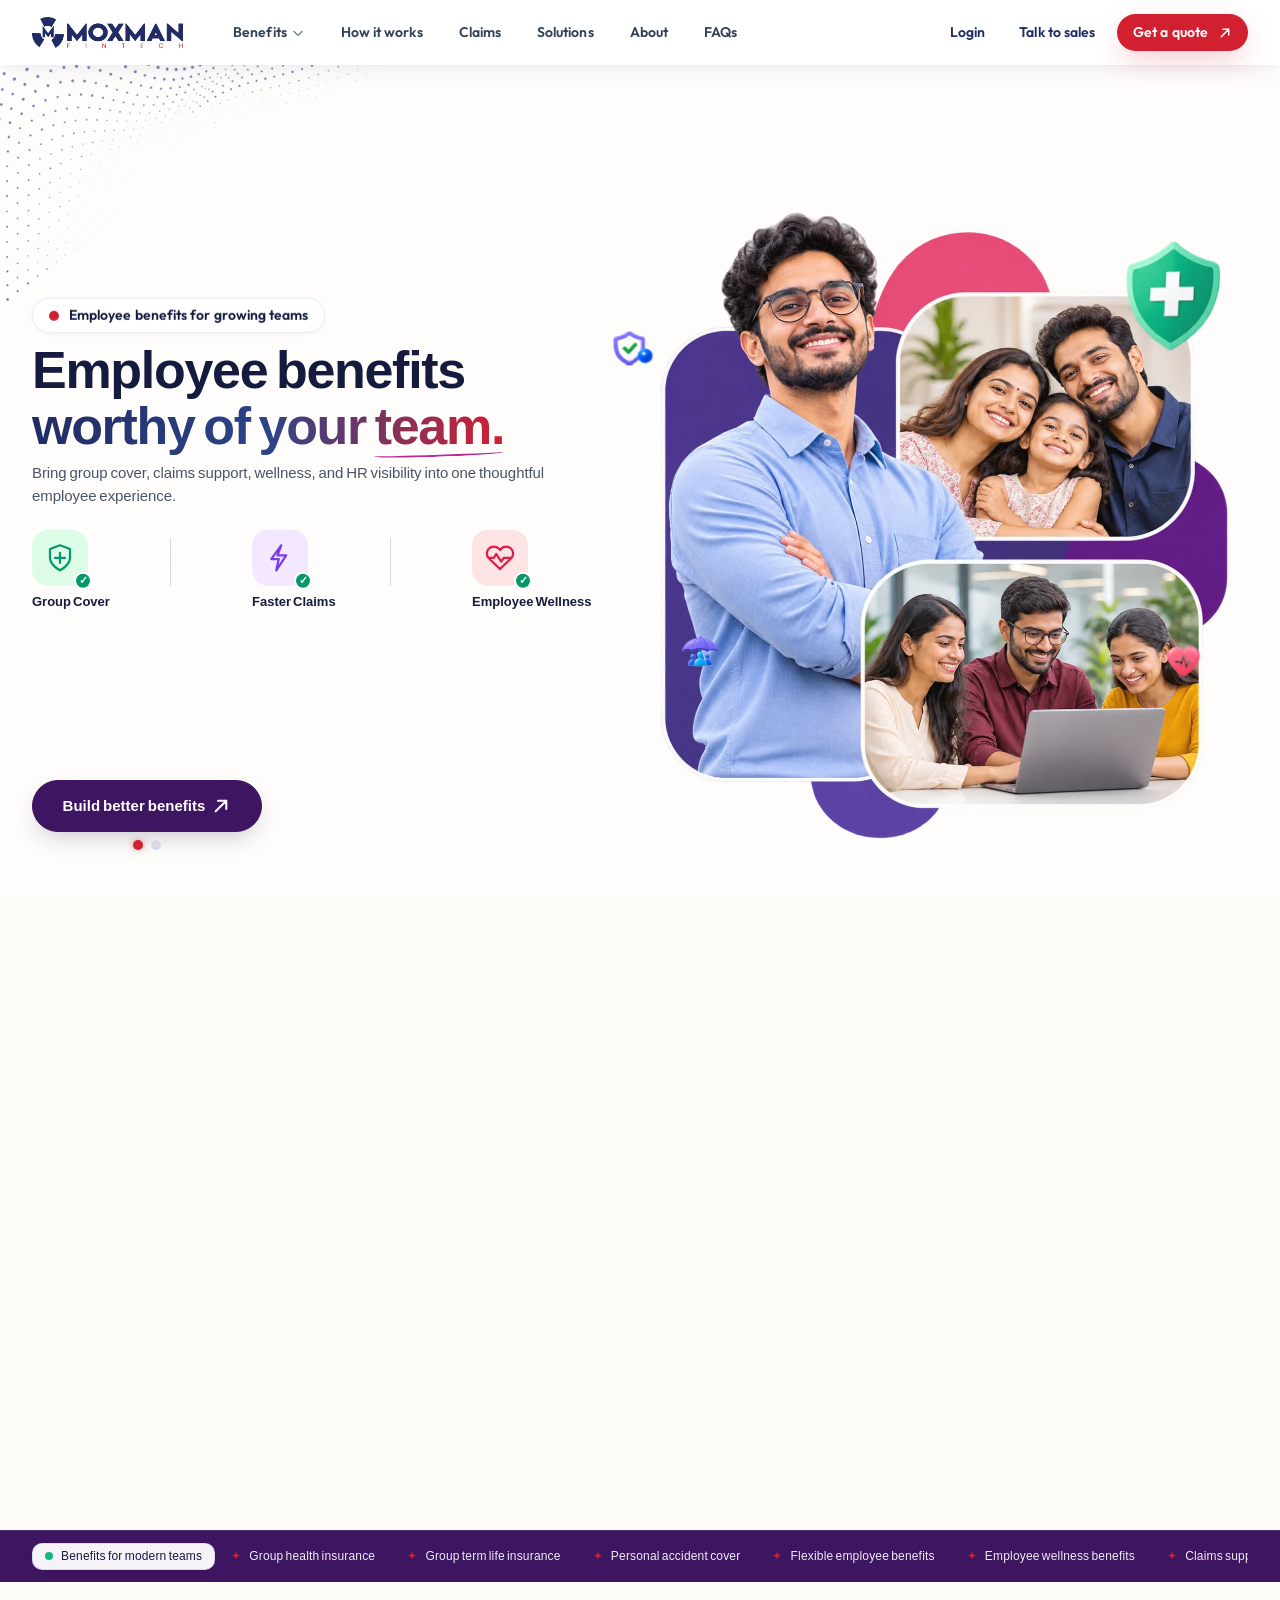
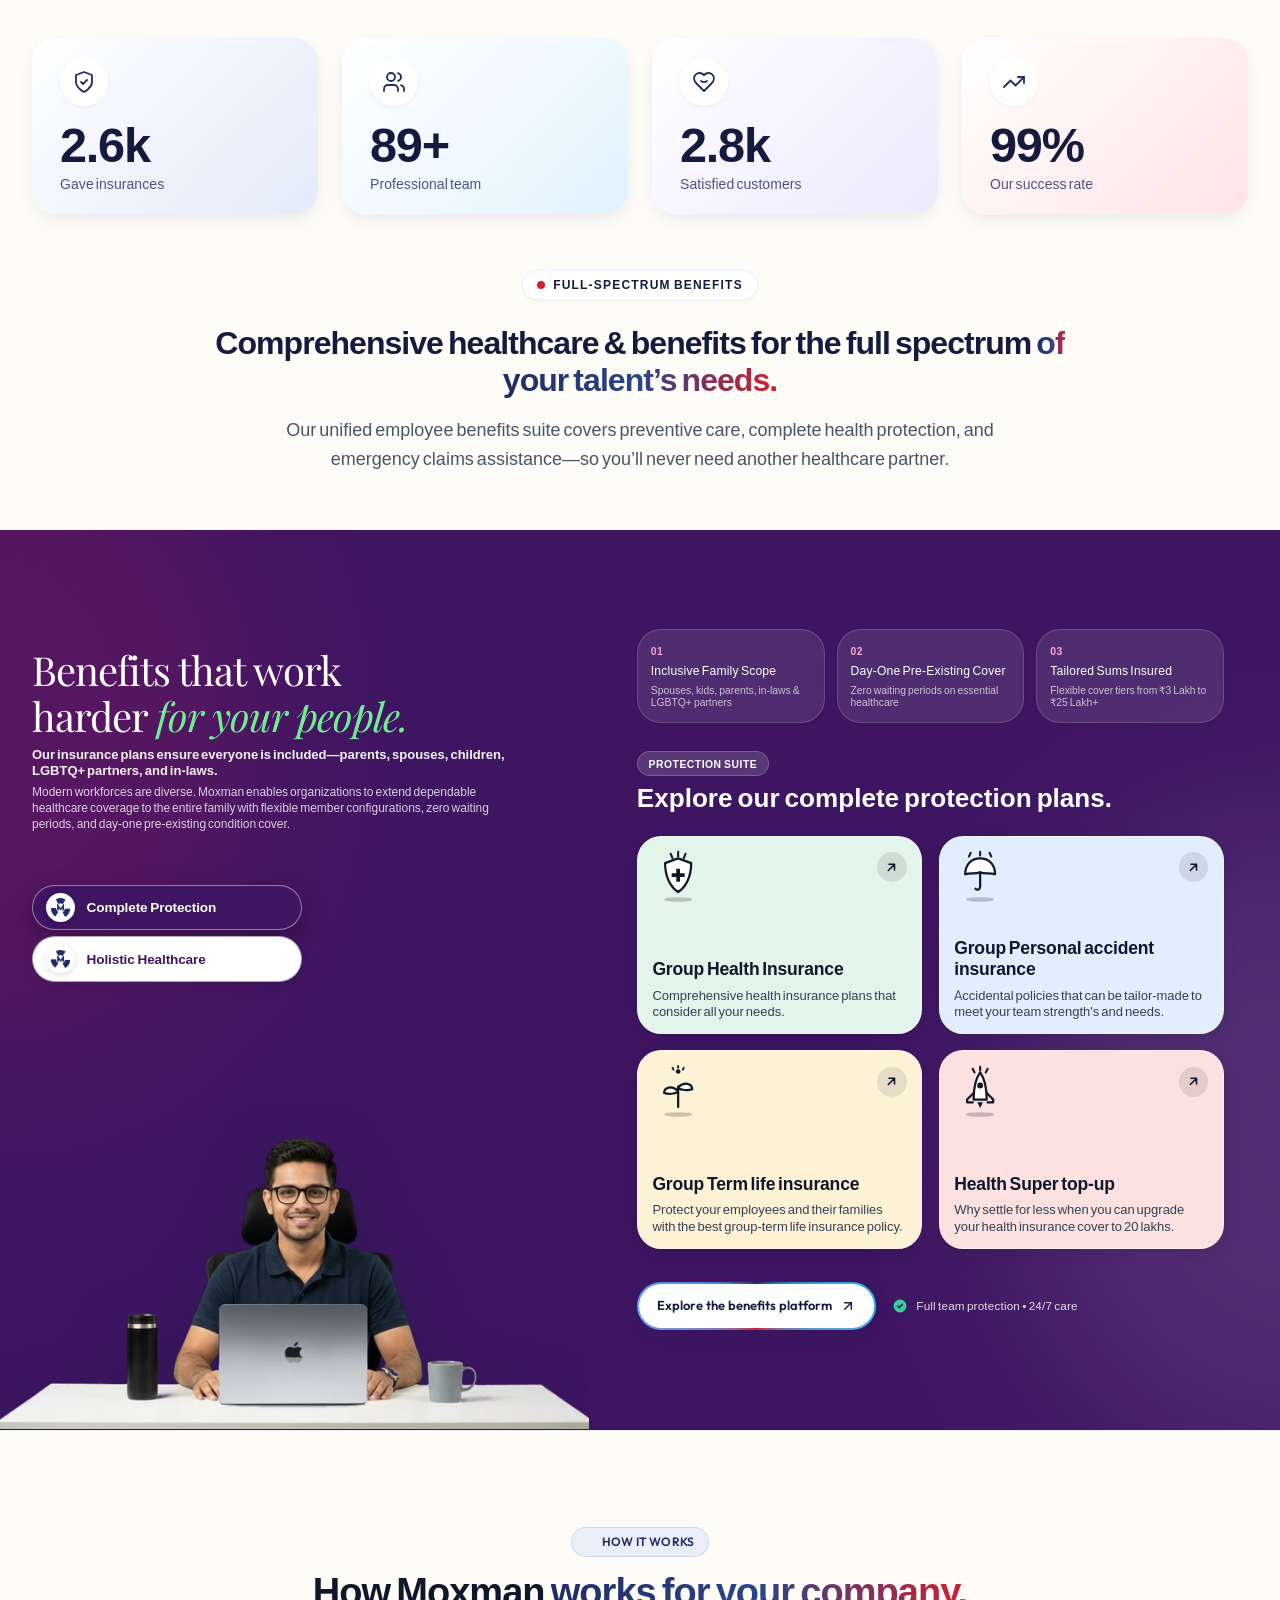
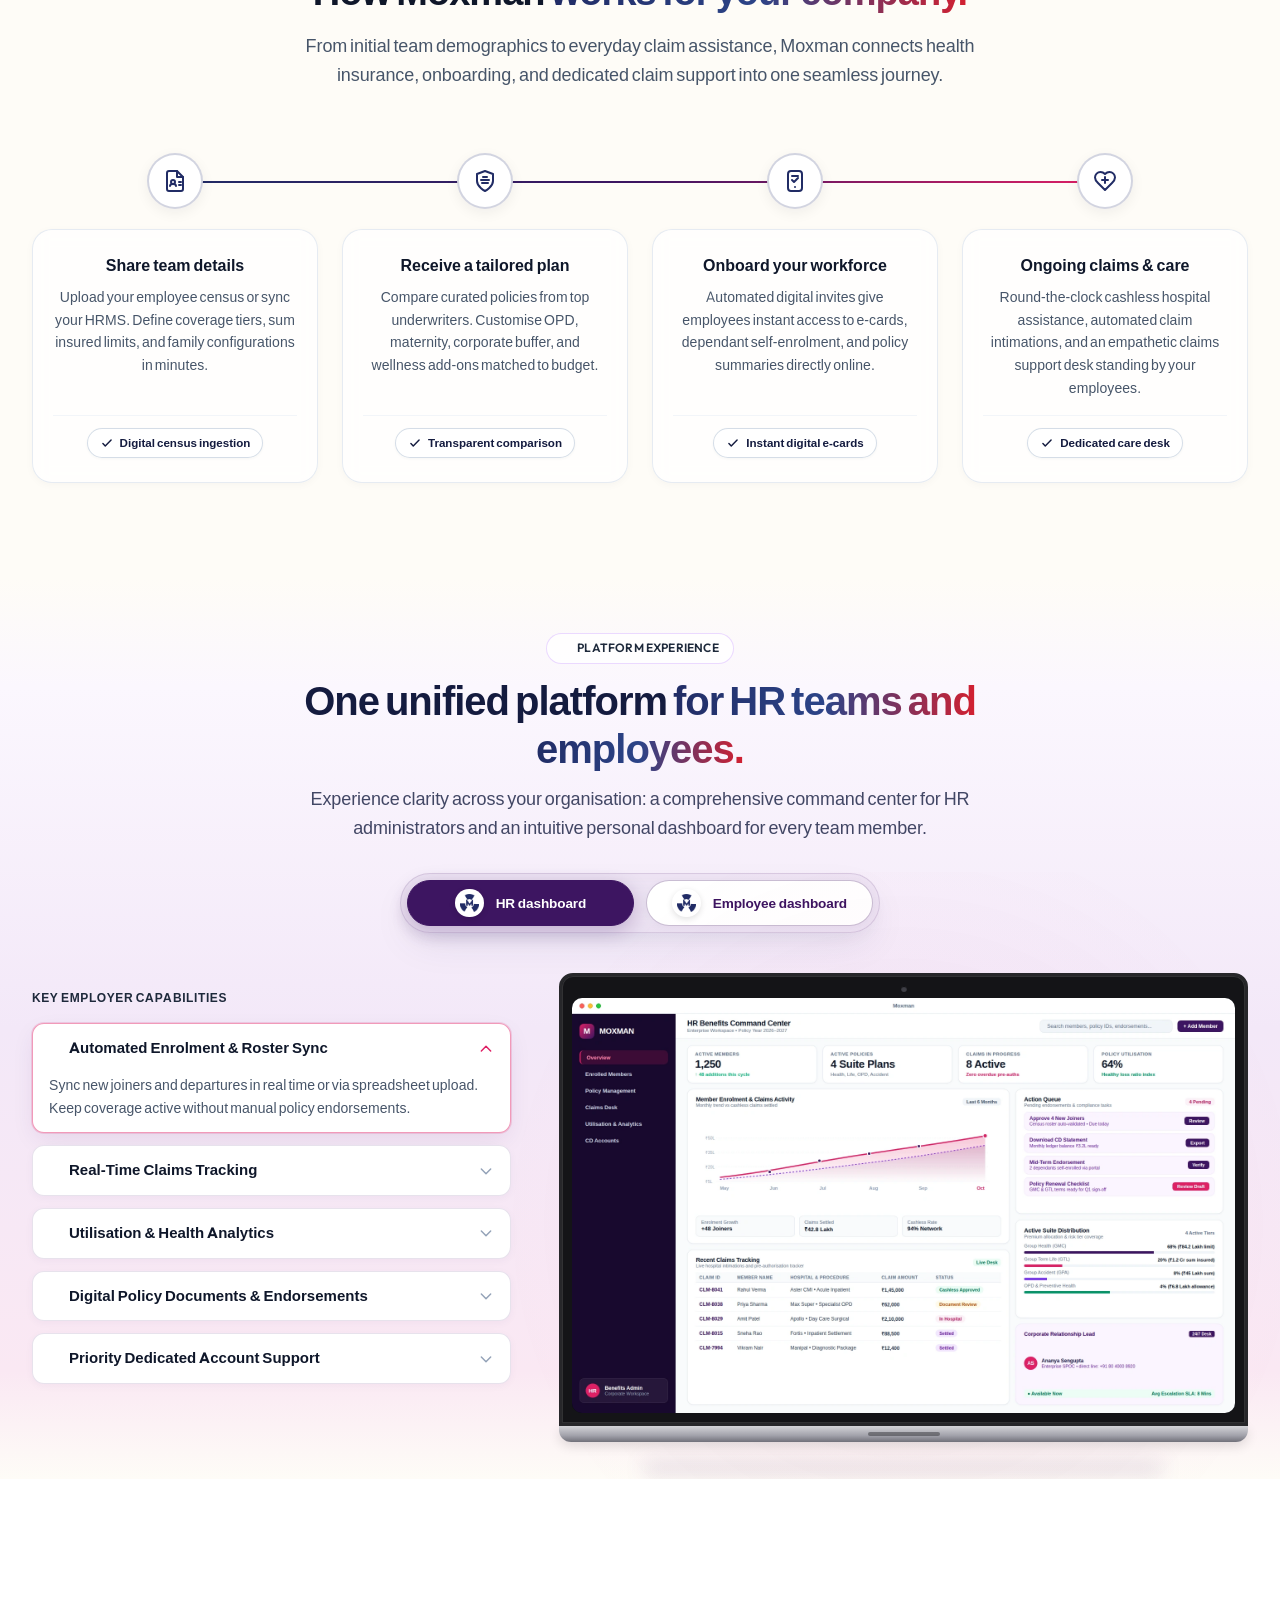
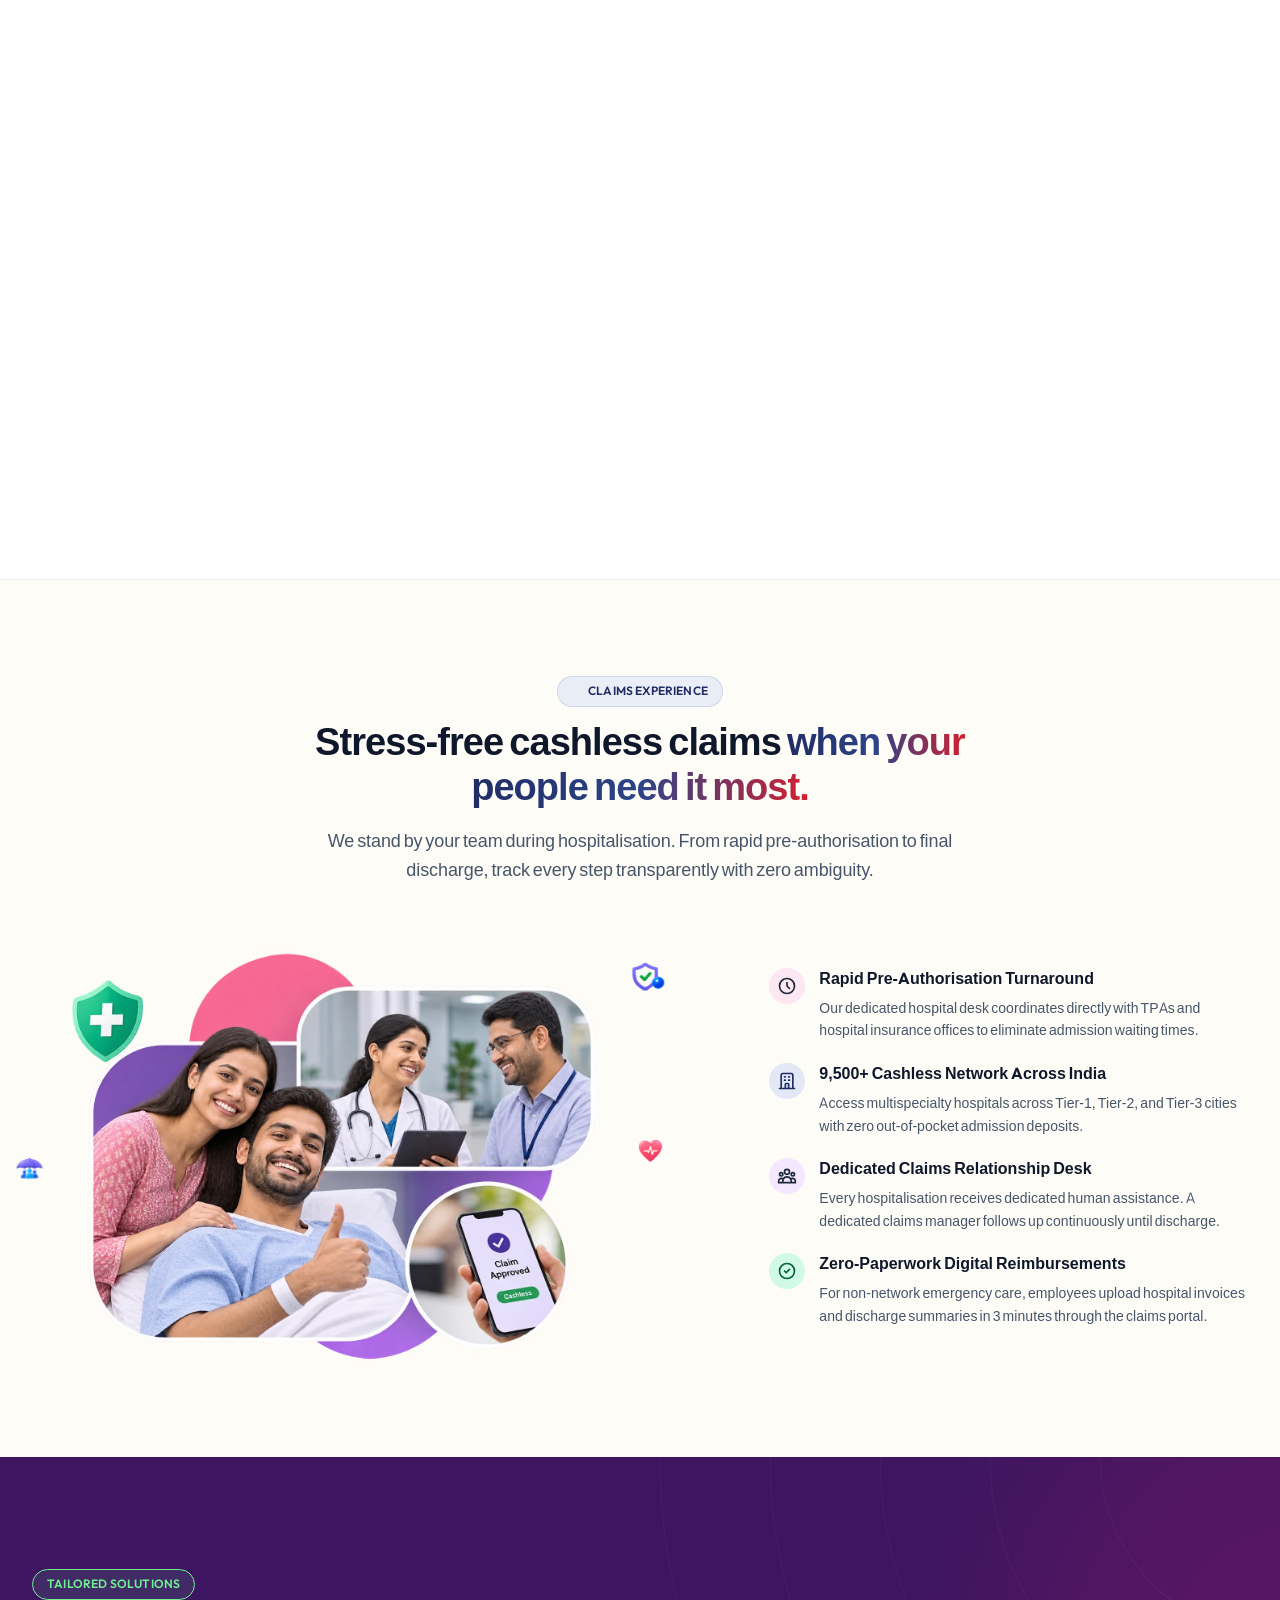
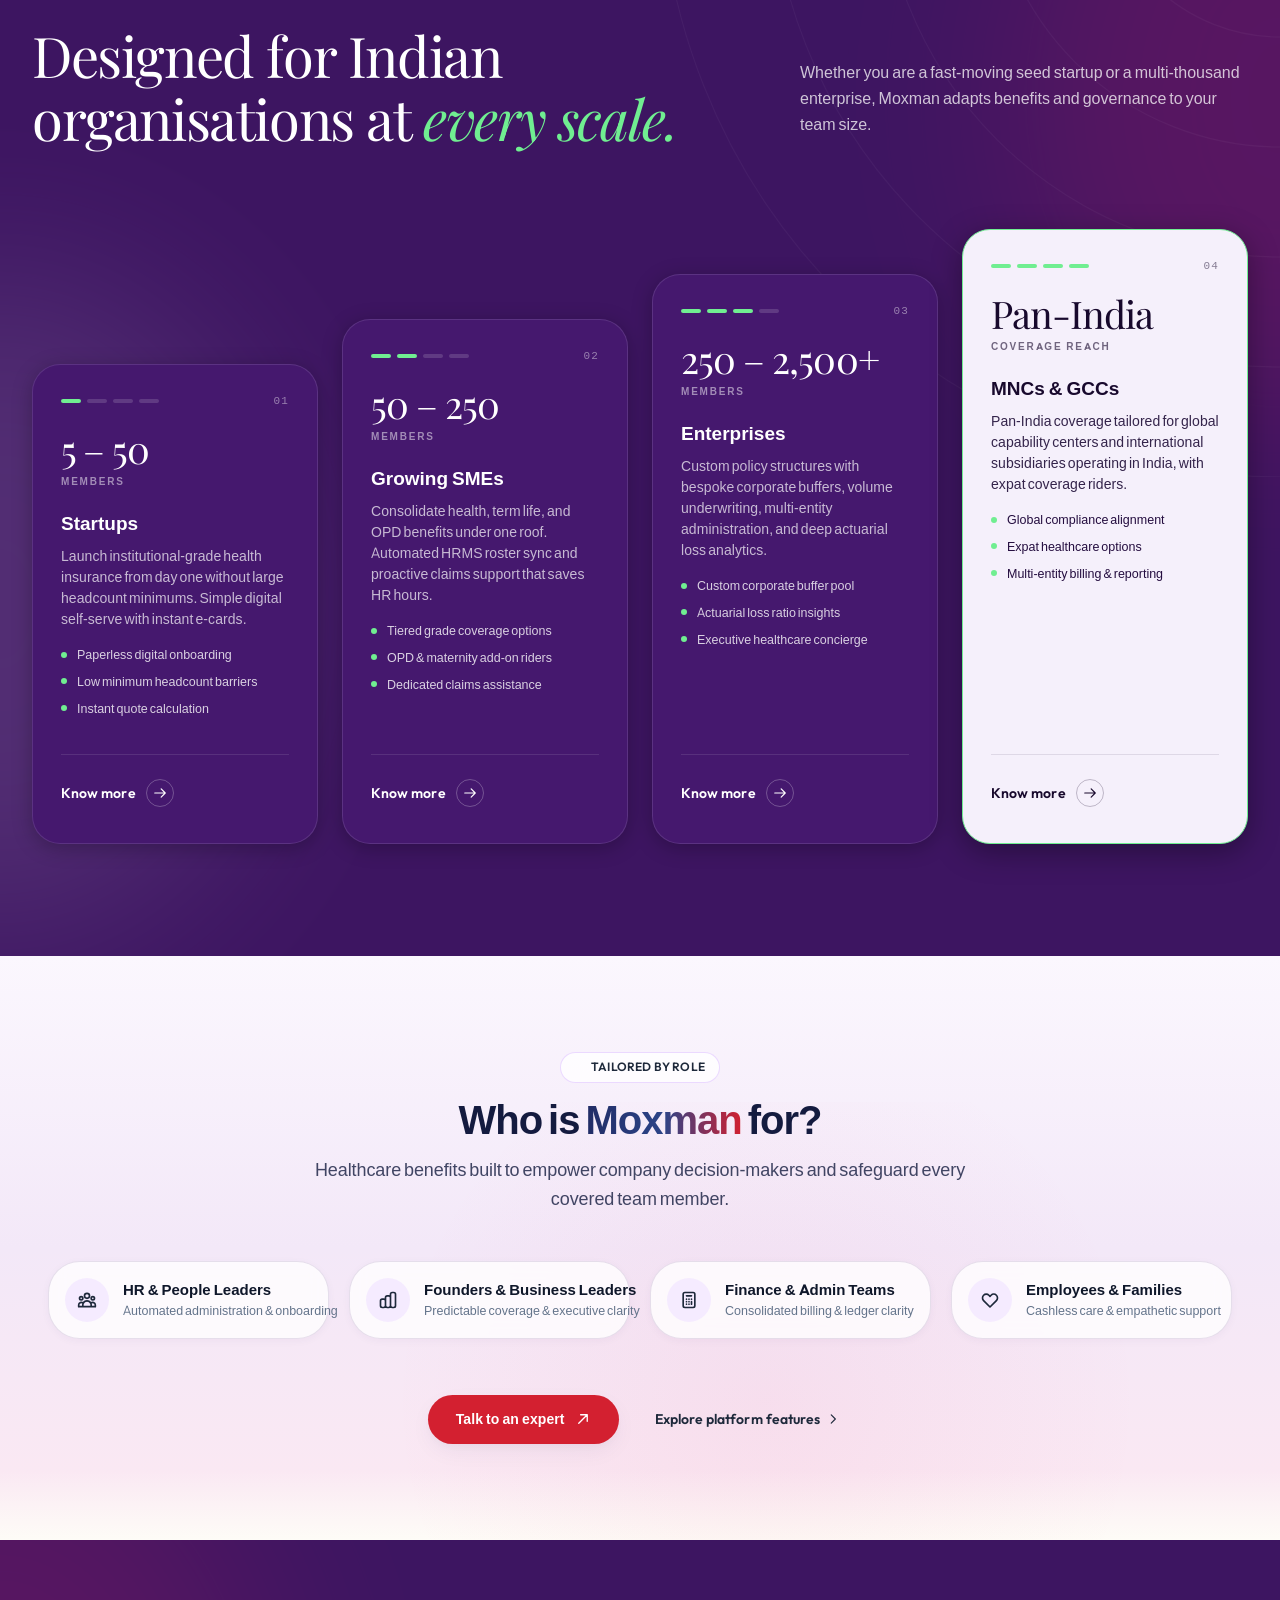
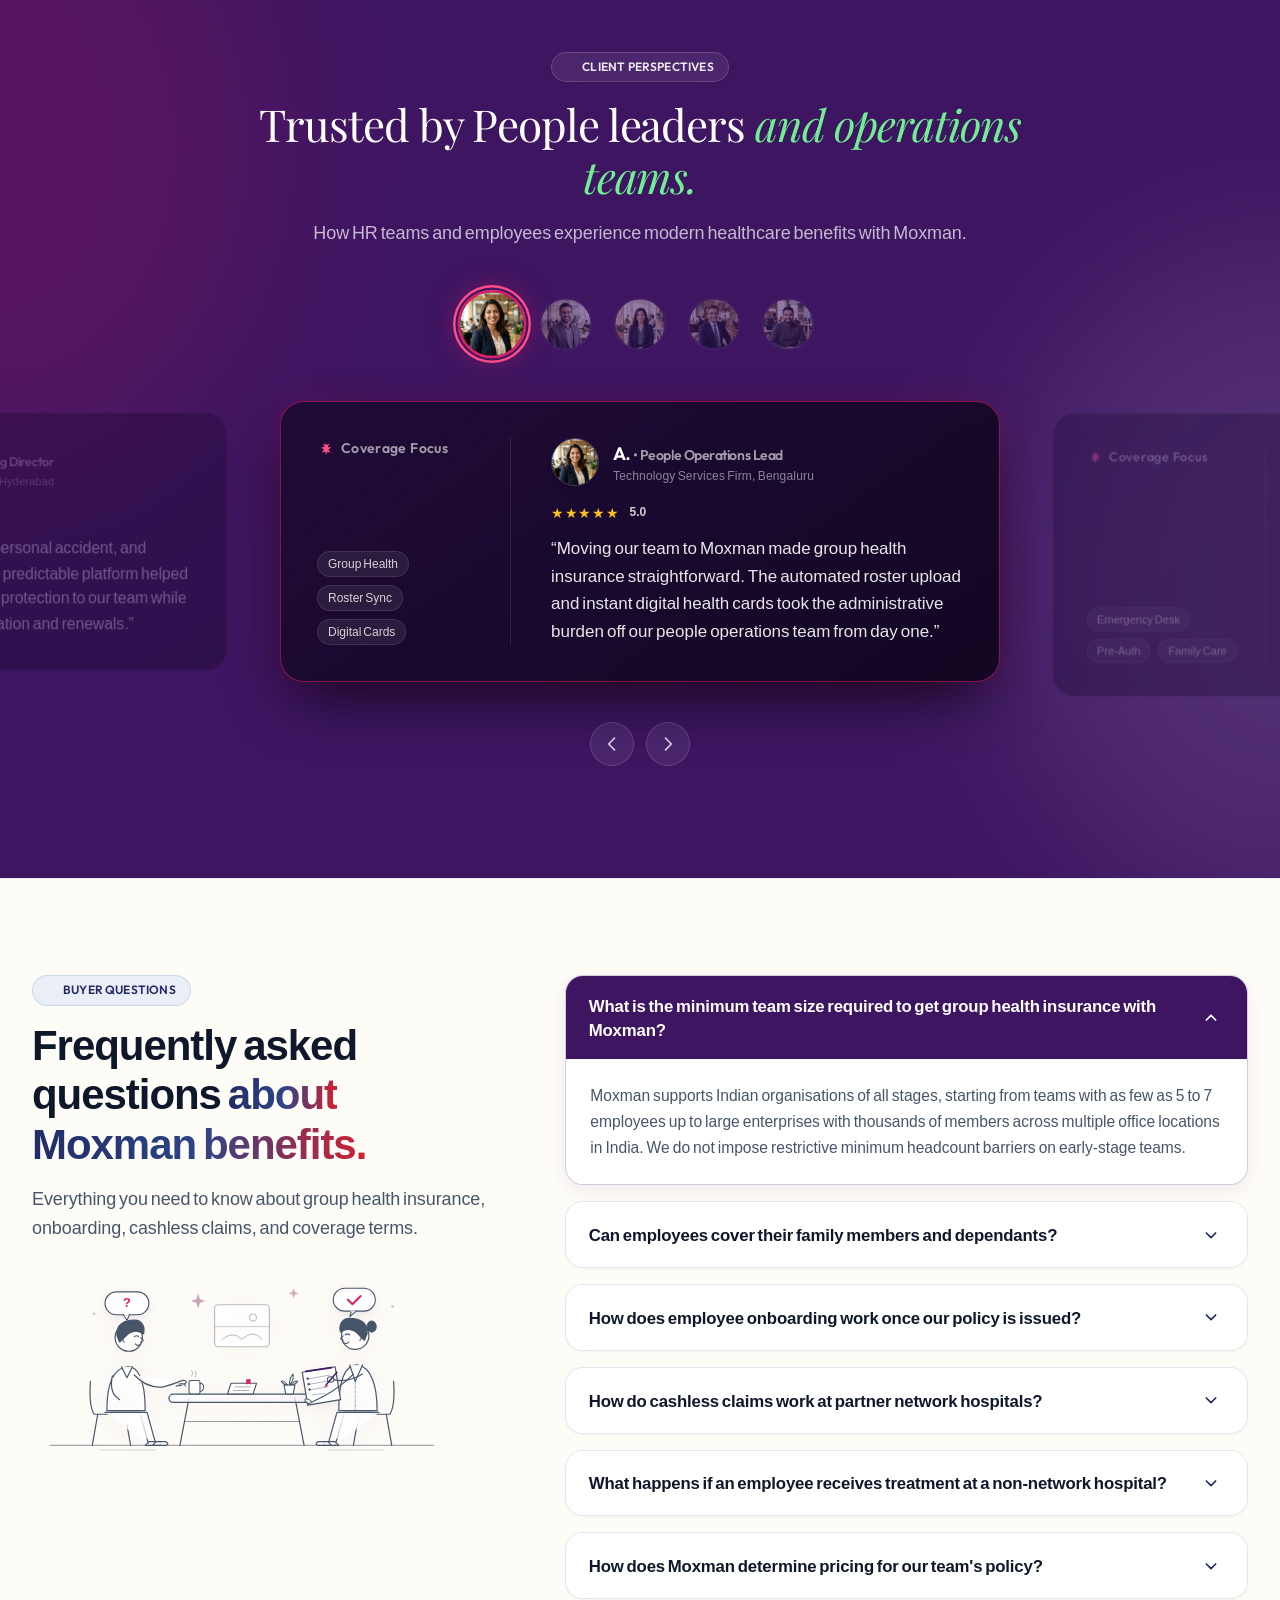
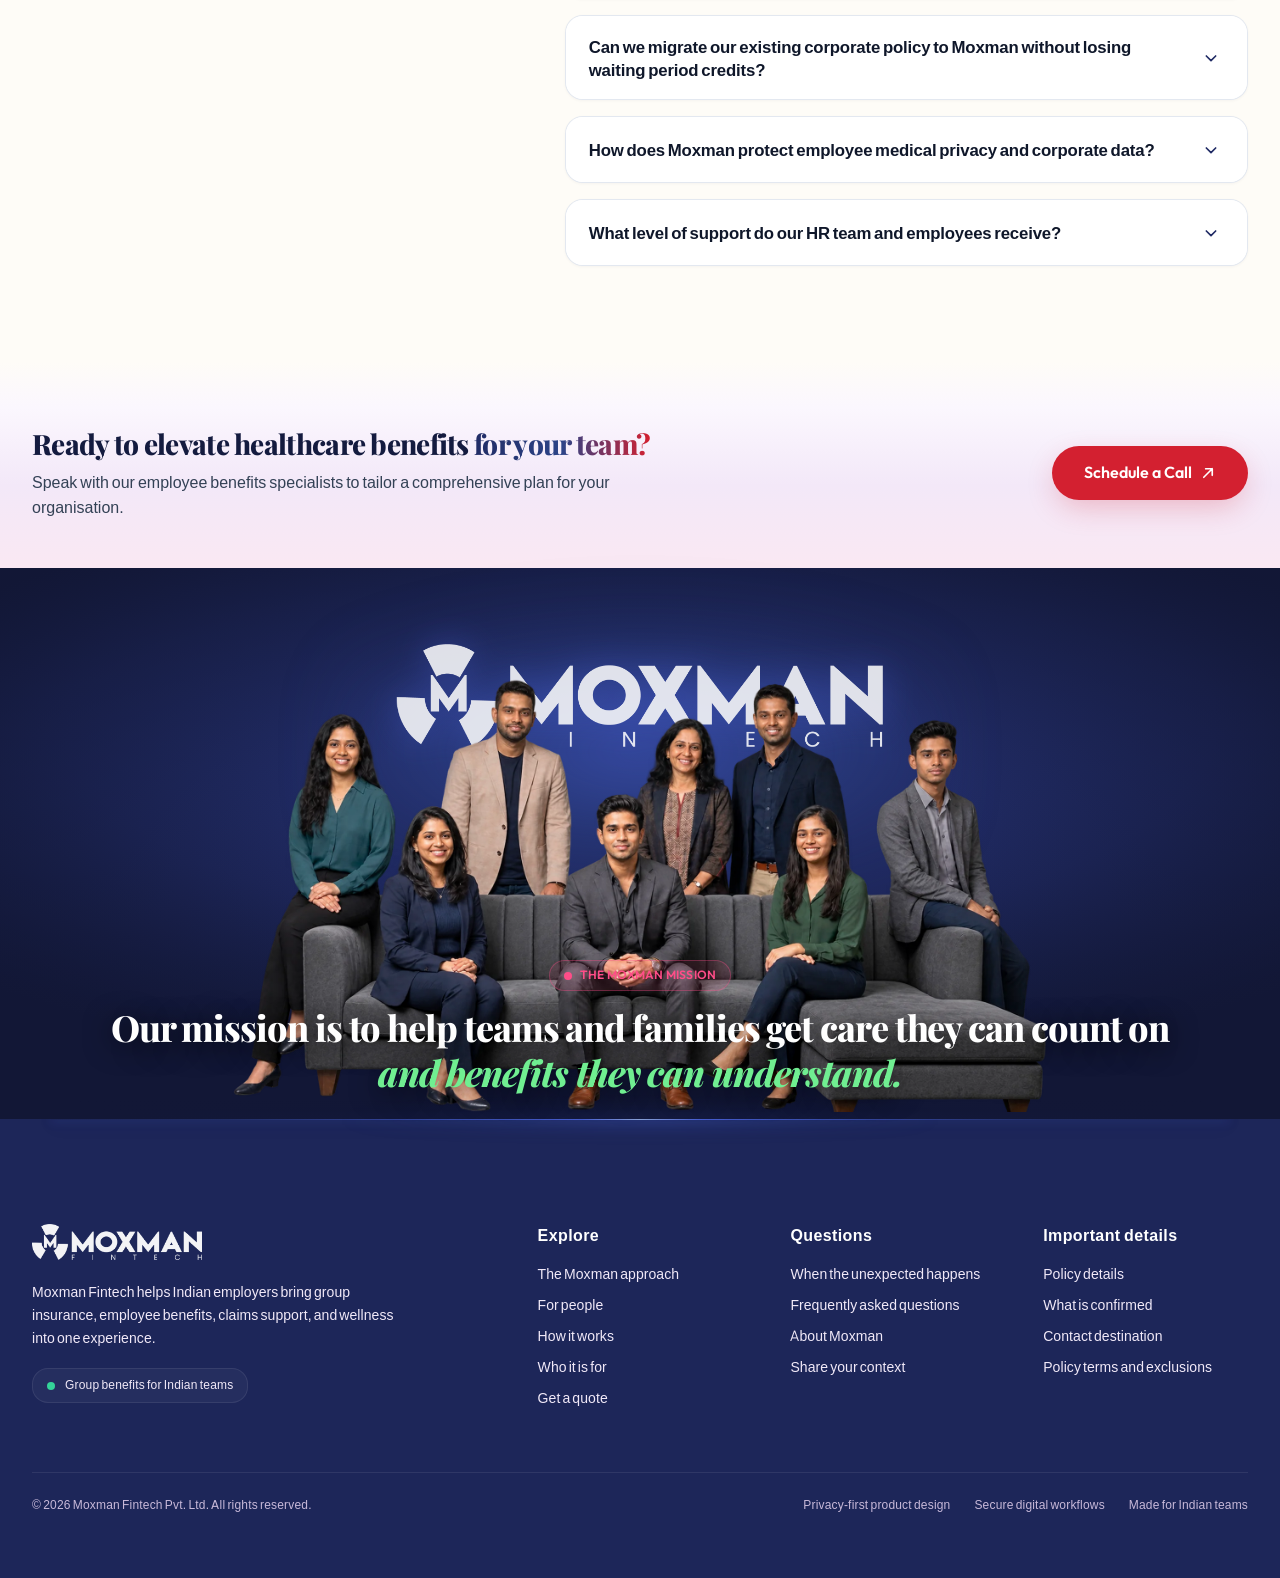
==== commit 54bac029: "ui updated" ====
--- a/index.html
+++ b/index.html
@@ -295,9 +295,9 @@
     <div id="heroPinContainer" class="relative z-10 w-full min-h-[100svh] flex flex-col justify-between pt-[104px] sm:pt-[124px] lg:pt-[144px] xl:pt-[150px] bg-hero-cream overflow-hidden">
         <!-- Decorative abstract image anchored to top-left corner -->
         <picture class="hero-corner-wave" aria-hidden="true">
-            <source srcset="./assets/images/heroassets/AbstracLavenderDottedWave.webp" type="image/webp">
+            <source srcset="./assets/images/about/TallerPurpleDottedWavePattern.webp" type="image/webp">
             <img 
-                src="./assets/images/heroassets/AbstracLavenderDottedWave.png" 
+                src="./assets/images/about/TallerPurpleDottedWavePattern.webp" 
                 alt="" 
                 width="1774" 
                 height="887" 
@@ -412,7 +412,7 @@
                             <!-- Slide 1: Single H1 + Sub-paragraph -->
                             <div class="hero-slide-item active" data-slide="1" >
                                 <h1 class="hero-title text-primary-950 font-display font-extrabold tracking-tight leading-[1.08] mb-3 sm:mb-4 pb-1">
-                                    Employee benefits <br class="hidden sm:inline" /><span class="text-transparent bg-clip-text bg-gradient-to-r from-primary-900 via-primary-700 to-accent-600">worthy of your team.</span>
+                                    Employee benefits <br class="hidden sm:inline" /><span class="text-transparent bg-clip-text bg-gradient-to-r from-primary-900 via-primary-700 to-accent-600">worthy of your <span class="hero-title-underline-word">team.</span></span>
                                 </h1>
                                 <p class="hero-desc text-body sm:text-body-lg text-neutral-600 max-w-xl leading-relaxed">
                                     Bring group cover, claims support, wellness, and HR visibility into one thoughtful employee experience.
@@ -422,7 +422,7 @@
                             <!-- Slide 2: <p> with same visual class + Sub-paragraph -->
                             <div class="hero-slide-item " data-slide="2" style="opacity:0;pointer-events:none;">
                                 <p class="hero-title text-primary-950 font-display font-extrabold tracking-tight leading-[1.08] mb-3 sm:mb-4 pb-1">
-                                    Group health insurance <br class="hidden sm:inline" /><span class="text-transparent bg-clip-text bg-gradient-to-r from-primary-900 via-primary-700 to-accent-600">for teams that care.</span>
+                                    Group health insurance <br class="hidden sm:inline" /><span class="text-transparent bg-clip-text bg-gradient-to-r from-primary-900 via-primary-700 to-accent-600">for teams that <span class="hero-title-underline-word">care.</span></span>
                                 </p>
                                 <p class="hero-desc text-body sm:text-body-lg text-neutral-600 max-w-xl leading-relaxed">
                                     Build a benefits program that supports employees, families, and the people who manage it.
@@ -430,6 +430,35 @@
                             </div>
 
                         </div>
+
+                        <ul class="hero-trust-points" aria-label="Benefits at a glance">
+                            <li class="hero-trust-item">
+                                <span class="hero-trust-icon hero-trust-icon--cover" aria-hidden="true">
+                                    <svg viewBox="0 0 24 24" fill="none" stroke="currentColor" stroke-width="1.8" stroke-linecap="round" stroke-linejoin="round">
+                                        <path d="M12 22s8-4 8-10V5l-8-3-8 3v7c0 6 8 10 8 10Z"/>
+                                        <path d="M12 8v8M8 12h8"/>
+                                    </svg>
+                                </span>
+                                <span class="hero-trust-label">Group Cover</span>
+                            </li>
+                            <li class="hero-trust-item">
+                                <span class="hero-trust-icon hero-trust-icon--claims" aria-hidden="true">
+                                    <svg viewBox="0 0 24 24" fill="none" stroke="currentColor" stroke-width="1.8" stroke-linecap="round" stroke-linejoin="round">
+                                        <path d="m13 2-3 8h7L9 22l2-9H5l8-11Z"/>
+                                    </svg>
+                                </span>
+                                <span class="hero-trust-label">Faster Claims</span>
+                            </li>
+                            <li class="hero-trust-item">
+                                <span class="hero-trust-icon hero-trust-icon--wellness" aria-hidden="true">
+                                    <svg viewBox="0 0 24 24" fill="none" stroke="currentColor" stroke-width="1.8" stroke-linecap="round" stroke-linejoin="round">
+                                        <path d="M20.8 4.6a5.5 5.5 0 0 0-7.8 0L12 5.7l-1.1-1.1a5.5 5.5 0 0 0-7.8 7.8l1.1 1.1L12 21l7.8-7.5 1.1-1.1a5.5 5.5 0 0 0-.1-7.8Z"/>
+                                        <path d="M3 12h4l2-3 4 6 2-3h6"/>
+                                    </svg>
+                                </span>
+                                <span class="hero-trust-label">Employee Wellness</span>
+                            </li>
+                        </ul>
                     </div>
 
                     <!-- Bottom Content Group: CTA + Dots + Trust items (Always on curve) -->
@@ -502,15 +531,15 @@
             <!-- Approved healthcare team and hospital artwork -->
             <div class="claims-artwork-people hero-claims-people relative flex justify-center w-full">
                 <picture class="block w-full">
-                    <source srcset="./assets/images/heroassets/SmilingHealthcareTeamwithHospitalOverlay.webp" type="image/webp">
-                    <img src="./assets/images/heroassets/SmilingHealthcareTeamwithHospitalOverlay.png" alt="An Indian doctor, a woman and a man standing in front of a modern hospital and office buildings" width="1162" height="741" class="claims-artwork-img hero-claims-img w-full h-auto object-contain mx-auto" loading="eager" fetchpriority="high" decoding="async">
+                    <source srcset="./assets/images/about/CollaborativeIndianFamilyPortraitCollage.webp" type="image/webp">
+                    <img src="./assets/images/about/CollaborativeIndianFamilyPortraitCollage.png" alt="A smiling Indian family and professionals in a collage" width="1162" height="741" class="claims-artwork-img hero-claims-img w-full h-auto object-contain mx-auto" loading="eager" fetchpriority="high" decoding="async">
                 </picture>
             </div>
 
-            <img class="hero-floating-object hero-object-diamond" src="./assets/images/heroassets/hero-diamond.webp" alt="" width="196" height="191" aria-hidden="true" loading="eager" decoding="async">
+            <img class="hero-floating-object hero-object-diamond" src="./assets/images/heroassets/claims-shield-check-3dtransparent.png" alt="" width="225" height="200" aria-hidden="true" loading="eager" decoding="async">
             <img class="hero-floating-object hero-object-shield" src="./assets/images/heroassets/hero-medical-shield.webp" alt="" width="210" height="240" aria-hidden="true" loading="eager" decoding="async">
-            <img class="hero-floating-object hero-object-cube" src="./assets/images/heroassets/hero-cube.webp" alt="" width="180" height="191" aria-hidden="true" loading="eager" decoding="async">
-            <img class="hero-floating-object hero-object-sphere" src="./assets/images/heroassets/hero-sphere.png" alt="" width="182" height="179" aria-hidden="true" loading="eager" decoding="async">
+            <img class="hero-floating-object hero-object-cube" src="./assets/images/heroassets/wellness-heart-3dtransparent.png" alt="" width="245" height="205" aria-hidden="true" loading="eager" decoding="async">
+            <img class="hero-floating-object hero-object-sphere" src="./assets/images/heroassets/team-protection-3d-transparen.png" alt="" width="290" height="210" aria-hidden="true" loading="eager" decoding="async">
 
         </div>
     </div><!-- /heroScene1 -->
@@ -521,119 +550,23 @@
          Shows the 3-Tier Enterprise Care Structure (Employees, Families, HR Coordination)
          =================================================================== -->
     <div id="heroScene2" class="hero-scene-group w-full flex items-center justify-center lg:justify-end opacity-0 pointer-events-none transition-opacity duration-300">
-        <div class="relative w-fit max-w-full px-5 py-5 sm:px-8 sm:py-6 pointer-events-auto">
+        <div class="relative w-fit max-w-full px-0 py-5 sm:py-6 pointer-events-auto">
             
             <!-- Ambient Soft Luminous Glow behind Architecture Console -->
             <div class="absolute inset-6 bg-gradient-to-tr from-primary-900/15 via-emerald-500/10 to-sky-400/15 rounded-[36px] blur-2xl pointer-events-none -z-10"></div>
             
-            <div class="team-care-console relative w-[290px] min-[390px]:w-[320px] sm:w-[380px] md:w-[410px] lg:w-[420px] xl:w-[440px] 2xl:w-[460px] rounded-3xl p-5 sm:p-6 text-neutral-800 bg-white/95 backdrop-blur-md border border-primary-200/90 shadow-[0_25px_60px_-15px_rgba(20,27,63,0.16),0_10px_25px_-5px_rgba(20,27,63,0.08)] flex flex-col justify-between space-y-4">
-                
-                <!-- Console Top Header -->
-                <div class="flex items-center justify-between pb-3.5 border-b border-primary-100">
-                    <div class="flex items-center gap-2.5">
-                        <div class="w-8 h-8 rounded-lg bg-primary-900 text-white flex items-center justify-center shadow-soft-sm">
-                            <svg class="w-4 h-4" viewBox="0 0 24 24" fill="none" stroke="currentColor" stroke-width="2">
-                                <path d="M17 21v-2a4 4 0 0 0-4-4H5a4 4 0 0 0-4 4v2"/>
-                                <circle cx="9" cy="7" r="4"/>
-                                <path d="M23 21v-2a4 4 0 0 0-3-3.87"/>
-                                <path d="M16 3.13a4 4 0 0 1 0 7.75"/>
-                            </svg>
-                        </div>
-                        <div>
-                            <div class="text-xs font-display font-extrabold text-primary-950 uppercase tracking-wide">Team Care Architecture</div>
-                            <div class="text-[9px] text-neutral-500 font-medium">Benefits Ecosystem for Modern Teams</div>
-                        </div>
-                    </div>
-
-                    <span class="inline-flex items-center gap-1.5 px-2.5 py-1 rounded-full bg-emerald-50 border border-emerald-300 text-emerald-800 text-[9px] sm:text-[10px] font-semibold">
-                        <span class="w-1.5 h-1.5 rounded-full bg-emerald-500 animate-pulse"></span>
-                        Program Live
-                    </span>
-                </div>
-
-                <!-- 3 Connected Architecture Tiers -->
-                <div class="space-y-3 relative">
-                    
-                    <!-- Vertical Connecting Flow Line behind tiers -->
-                    <div class="absolute left-6 top-6 bottom-6 w-0.5 bg-gradient-to-b from-primary-400 via-emerald-400 to-accent-400 pointer-events-none opacity-40"></div>
-
-                    <!-- Tier 1: Employee Medical Foundation -->
-                    <div class="care-layer-tile relative bg-gradient-to-r from-primary-950 to-primary-900 rounded-2xl p-3.5 text-white shadow-soft-md border border-primary-800 flex items-start gap-3">
-                        <div class="w-8 h-8 rounded-xl bg-white/10 backdrop-blur-sm border border-white/20 flex items-center justify-center flex-shrink-0 text-white mt-0.5">
-                            <svg class="w-4 h-4" viewBox="0 0 24 24" fill="none" stroke="currentColor" stroke-width="2">
-                                <path d="M12 22s8-4 8-10V5l-8-3-8 3v7c0 6 8 10 8 10z"/>
-                                <path d="m9 12 2 2 4-4"/>
-                            </svg>
-                        </div>
-                        <div class="min-w-0 flex-1">
-                            <div class="flex items-center justify-between">
-                                <span class="text-[9px] uppercase tracking-wider text-primary-200 font-bold">Tier 01 · Core Team</span>
-                                <span class="text-[9px] font-semibold bg-emerald-500/20 text-emerald-300 border border-emerald-400/30 px-2 py-0.5 rounded-full">Comprehensive</span>
-                            </div>
-                            <div class="text-xs sm:text-[13px] font-display font-bold text-white mt-0.5">Inpatient & Daycare Protection</div>
-                            <div class="text-[10px] text-primary-200/80 mt-0.5">Direct hospital cashless admission · Pre & post hospitalization</div>
-                        </div>
-                    </div>
-
-                    <!-- Tier 2: Extended Family Care -->
-                    <div class="care-layer-tile relative bg-white rounded-2xl p-3.5 text-neutral-800 shadow-soft-sm border border-primary-100 flex items-start gap-3">
-                        <div class="w-8 h-8 rounded-xl bg-emerald-50 text-emerald-700 border border-emerald-200 flex items-center justify-center flex-shrink-0 mt-0.5">
-                            <svg class="w-4 h-4" viewBox="0 0 24 24" fill="none" stroke="currentColor" stroke-width="2">
-                                <path d="M19 14c1.49-1.46 3-3.21 3-5.5A5.5 5.5 0 0 0 16.5 3c-1.76 0-3 .5-4.5 2-1.5-1.5-2.74-2-4.5-2A5.5 5.5 0 0 0 2 8.5c0 2.3 1.5 4.05 3 5.5l7 7Z"/>
-                            </svg>
-                        </div>
-                        <div class="min-w-0 flex-1">
-                            <div class="flex items-center justify-between">
-                                <span class="text-[9px] uppercase tracking-wider text-emerald-800 font-bold">Tier 02 · Family Circle</span>
-                                <span class="text-[9px] font-semibold bg-primary-50 text-primary-900 px-2 py-0.5 rounded-full">Included</span>
-                            </div>
-                            <div class="text-xs sm:text-[13px] font-display font-bold text-primary-950 mt-0.5">Spouse, Children & Parents</div>
-                            <div class="text-[10px] text-neutral-500 mt-0.5">Dependent care wrapped into one unified group plan</div>
-                        </div>
-                    </div>
-
-                    <!-- Tier 3: HR Administration & Claims Coordination -->
-                    <div class="care-layer-tile relative bg-white rounded-2xl p-3.5 text-neutral-800 shadow-soft-sm border border-primary-100 flex items-start gap-3">
-                        <div class="w-8 h-8 rounded-xl bg-accent-50 text-accent-600 border border-accent-200 flex items-center justify-center flex-shrink-0 mt-0.5">
-                            <svg class="w-4 h-4" viewBox="0 0 24 24" fill="none" stroke="currentColor" stroke-width="2">
-                                <path d="M14 2H6a2 2 0 0 0-2 2v16a2 2 0 0 0 2 2h12a2 2 0 0 0 2-2V8z"/>
-                                <polyline points="14 2 14 8 20 8"/>
-                                <line x1="16" y1="13" x2="8" y2="13"/>
-                                <line x1="16" y1="17" x2="8" y2="17"/>
-                            </svg>
-                        </div>
-                        <div class="min-w-0 flex-1">
-                            <div class="flex items-center justify-between">
-                                <span class="text-[9px] uppercase tracking-wider text-accent-800 font-bold">Tier 03 · HR & Claims</span>
-                                <span class="text-[9px] font-semibold bg-emerald-50 text-emerald-800 px-2 py-0.5 rounded-full">Paperless</span>
-                            </div>
-                            <div class="text-xs sm:text-[13px] font-display font-bold text-primary-950 mt-0.5">Real-Time Claims & Roster Desk</div>
-                            <div class="text-[10px] text-neutral-500 mt-0.5">Dedicated claims support and automated member enrollment</div>
-                        </div>
-                    </div>
-
-                </div>
-
-                <!-- Bottom Ecosystem Flow Strip -->
-                <div class="pt-3 border-t border-primary-100/80">
-                    <div class="flex items-center justify-between text-[10px] sm:text-[11px] font-semibold text-primary-950">
-                        <span class="inline-flex items-center gap-1">
-                            <span class="w-1.5 h-1.5 rounded-full bg-primary-600"></span>
-                            Team Onboarding
-                        </span>
-                        <span class="text-neutral-400">→</span>
-                        <span class="inline-flex items-center gap-1">
-                            <span class="w-1.5 h-1.5 rounded-full bg-emerald-500"></span>
-                            Cashless Access
-                        </span>
-                        <span class="text-neutral-400">→</span>
-                        <span class="inline-flex items-center gap-1">
-                            <span class="w-1.5 h-1.5 rounded-full bg-accent-600"></span>
-                            Direct Claims
-                        </span>
-                    </div>
-                </div>
-
+            <picture class="block w-[290px] min-[390px]:w-[354px] sm:w-[460px] md:w-[460px] lg:w-[620px] xl:w-[700px] 2xl:w-[780px] max-w-full">
+                <source srcset="./assets/images/about/GroupHealthCoverageCollage.webp" type="image/webp">
+                <img
+                    src="./assets/images/about/GroupHealthCoverageCollage.webp"
+                    alt="Group health coverage collage showing Indian families and healthcare professionals"
+                    width="1086"
+                    height="1448"
+                    class="block w-full h-auto max-h-[calc(100svh-180px)] object-contain mx-auto"
+                    loading="lazy"
+                    decoding="async"
+                >
+            </picture>
             </div>
         </div>
     </div><!-- /heroScene2 -->
@@ -728,7 +661,7 @@
     <div class="max-w-container mx-auto px-4 sm:px-6 lg:px-8">
         
         <ul class="grid grid-cols-1 min-[360px]:grid-cols-2 lg:grid-cols-4 gap-5 lg:gap-6 list-none p-0 m-0">
-                            <li class="stat-card bg-stat-blue rounded-xl py-4 sm:py-5 px-5 sm:px-6 xl:px-7 shadow-soft-md flex flex-col items-start justify-between min-h-[132px] sm:min-h-[142px]">
+                            <li class="stat-card bg-stat-blue rounded-xl py-4 sm:py-5 px-5 sm:px-6 xl:px-7 shadow-soft-md flex flex-col items-start justify-between min-h-[132px] sm:min-h-[142px]" data-reveal="stagger">
                     
                     <!-- Round Icon Badge (White circle, soft shadow, no border) -->
                     <div class="stat-icon-badge w-12 h-12 rounded-full bg-white shadow-soft-sm flex items-center justify-center mb-3 sm:mb-3.5 flex-shrink-0">
@@ -754,7 +687,7 @@
                     </div>
 
                 </li>
-                            <li class="stat-card bg-stat-sky rounded-xl py-4 sm:py-5 px-5 sm:px-6 xl:px-7 shadow-soft-md flex flex-col items-start justify-between min-h-[132px] sm:min-h-[142px]">
+                            <li class="stat-card bg-stat-sky rounded-xl py-4 sm:py-5 px-5 sm:px-6 xl:px-7 shadow-soft-md flex flex-col items-start justify-between min-h-[132px] sm:min-h-[142px]" data-reveal="stagger">
                     
                     <!-- Round Icon Badge (White circle, soft shadow, no border) -->
                     <div class="stat-icon-badge w-12 h-12 rounded-full bg-white shadow-soft-sm flex items-center justify-center mb-3 sm:mb-3.5 flex-shrink-0">
@@ -782,7 +715,7 @@
                     </div>
 
                 </li>
-                            <li class="stat-card bg-stat-lilac rounded-xl py-4 sm:py-5 px-5 sm:px-6 xl:px-7 shadow-soft-md flex flex-col items-start justify-between min-h-[132px] sm:min-h-[142px]">
+                            <li class="stat-card bg-stat-lilac rounded-xl py-4 sm:py-5 px-5 sm:px-6 xl:px-7 shadow-soft-md flex flex-col items-start justify-between min-h-[132px] sm:min-h-[142px]" data-reveal="stagger">
                     
                     <!-- Round Icon Badge (White circle, soft shadow, no border) -->
                     <div class="stat-icon-badge w-12 h-12 rounded-full bg-white shadow-soft-sm flex items-center justify-center mb-3 sm:mb-3.5 flex-shrink-0">
@@ -808,7 +741,7 @@
                     </div>
 
                 </li>
-                            <li class="stat-card bg-stat-rose rounded-xl py-4 sm:py-5 px-5 sm:px-6 xl:px-7 shadow-soft-md flex flex-col items-start justify-between min-h-[132px] sm:min-h-[142px]">
+                            <li class="stat-card bg-stat-rose rounded-xl py-4 sm:py-5 px-5 sm:px-6 xl:px-7 shadow-soft-md flex flex-col items-start justify-between min-h-[132px] sm:min-h-[142px]" data-reveal="stagger">
                     
                     <!-- Round Icon Badge (White circle, soft shadow, no border) -->
                     <div class="stat-icon-badge w-12 h-12 rounded-full bg-white shadow-soft-sm flex items-center justify-center mb-3 sm:mb-3.5 flex-shrink-0">
@@ -847,7 +780,7 @@
      with increased font size and matching hero-cream background.
      ========================================================================= -->
 <section id="services" class="section-spectrum bg-hero-cream pt-4 sm:pt-6 lg:pt-8 pb-10 sm:pb-14 border-b border-primary-900/5" aria-label="Full Spectrum Healthcare and Protection">
-    <div class="max-w-container mx-auto px-4 sm:px-6 lg:px-8 text-center" data-reveal="up">
+    <div class="max-w-container mx-auto px-4 sm:px-6 lg:px-8 text-center" data-reveal="fade-up">
         
         <!-- Eyebrow Badge -->
         <div class="inline-flex items-center gap-2 px-3.5 py-1.5 rounded-full bg-white shadow-soft-sm border border-primary-100/60 mb-5 sm:mb-6">
@@ -879,7 +812,7 @@
     <div class="edge-ambient-glow edge-ambient-glow--left-top edge-ambient-glow--pink" aria-hidden="true"></div>
     <div class="edge-ambient-glow edge-ambient-glow--right-bottom edge-ambient-glow--lavender" aria-hidden="true"></div>
 
-    <div class="about-grid flex flex-col min-[1141px]:flex-row w-full items-start relative z-10">
+    <div class="about-grid flex flex-col min-[1141px]:flex-row w-full items-start relative z-10" data-reveal="fade-in">
         
         <!-- LEFT COLUMN (Visual Sticky Panel: Heading Block + Tabs + Person Image) -->
         <div class="about-visual-column w-full min-[1141px]:w-[44vw] xl:min-[1141px]:w-[46vw] 2xl:min-[1141px]:w-[48vw] flex-shrink-0 min-[1141px]:sticky min-[1141px]:top-0 min-[1141px]:self-start min-[1141px]:h-[100svh] px-4 sm:px-6 min-[1141px]:px-0 mb-8 min-[1141px]:mb-0">
@@ -1900,11 +1833,16 @@
      SECTION 3: CASHLESS CLAIMS TRACKER (#claims)
      Hero-style Claims Care Artwork with decorative backdrop shape & floating badges
      ========================================================================= -->
-<section id="claims" class="conversion-section bg-hero-cream border-t border-neutral-200/60" aria-labelledby="claims-heading">
+<style>
+@media (min-width: 1024px) {
+    #claims .claims-arch-figure { margin-bottom: 0 !important; }
+}
+</style>
+<section id="claims" class="conversion-section bg-hero-cream border-t border-neutral-200/60 pb-16 sm:pb-20 lg:pb-24" aria-labelledby="claims-heading">
     <div class="max-w-container mx-auto px-4 sm:px-6 lg:px-8">
         
         <!-- Section Header -->
-        <div class="text-center max-w-3xl mx-auto pt-16 sm:pt-20 lg:pt-24 mb-12 sm:mb-16" data-reveal="up">
+        <div class="text-center max-w-3xl mx-auto pt-16 sm:pt-20 lg:pt-24 mb-12 sm:mb-16" data-reveal="fade-up">
             <div class="inline-flex items-center gap-2 px-3.5 py-1.5 rounded-full bg-primary-100/70 border border-primary-200/80 text-primary-900 text-[11px] sm:text-caption font-display font-bold uppercase tracking-wider mb-3">
                 <span class="w-2 h-2 rounded-full bg-logo-pink"></span>
                 <span>Claims Experience</span>
@@ -1919,33 +1857,29 @@
 
         <div class="grid grid-cols-1 lg:grid-cols-12 gap-8 lg:gap-12 items-end">
             <!-- Left: Dedicated Claims Support Professionals with Cashless Claims Tracking -->
-            <div class="order-2 lg:order-1 lg:col-span-7 flex flex-col items-center lg:items-start justify-end relative w-full self-end">
+            <div class="order-2 lg:order-1 lg:col-span-7 flex flex-col items-center lg:items-start justify-end relative w-full lg:self-center">
                 <div class="claims-arch-stage select-none" id="claimsArtworkStage" aria-label="Moxman cashless care and dedicated claims support team">
                     <div class="claims-arch-figure">
                         <!-- Floating decorative animated shapes (reusing hero animation, placed around & behind the visual) -->
                         <img class="hero-floating-object hero-object-shield" src="./assets/images/heroassets/hero-medical-shield.webp" alt="" width="210" height="240" aria-hidden="true" loading="lazy" decoding="async">
-                        <img class="hero-floating-object hero-object-diamond" src="./assets/images/heroassets/hero-diamond.webp" alt="" width="196" height="191" aria-hidden="true" loading="lazy" decoding="async">
-                        <img class="hero-floating-object hero-object-cube" src="./assets/images/heroassets/hero-cube.webp" alt="" width="180" height="191" aria-hidden="true" loading="lazy" decoding="async">
-                        <img class="hero-floating-object hero-object-sphere" src="./assets/images/heroassets/hero-sphere.png" alt="" width="182" height="179" aria-hidden="true" loading="lazy" decoding="async">
+                        <img class="hero-floating-object hero-object-diamond" src="./assets/images/heroassets/claims-shield-check-3dtransparent.png" alt="" width="225" height="200" aria-hidden="true" loading="lazy" decoding="async">
+                        <img class="hero-floating-object hero-object-cube" src="./assets/images/heroassets/wellness-heart-3dtransparent.png" alt="" width="245" height="205" aria-hidden="true" loading="lazy" decoding="async">
+                        <img class="hero-floating-object hero-object-sphere" src="./assets/images/heroassets/team-protection-3d-transparen.png" alt="" width="290" height="210" aria-hidden="true" loading="lazy" decoding="async">
 
                         <picture class="block w-full">
                             <source 
-                                srcset="./assets/images/about/claims-experience-smarter-health-coverage-640.webp 640w,
-                                        ./assets/images/about/claims-experience-smarter-health-coverage-960.webp 960w,
-                                        ./assets/images/about/claims-experience-smarter-health-coverage.webp 1536w"
+                                srcset="./assets/images/about/SmilingRecoveryandClaimApproval.webp"
                                 sizes="(min-width: 1280px) 620px, (min-width: 1024px) 55vw, (min-width: 640px) 500px, 100vw" 
                                 type="image/webp"
                             >
                             <source 
-                                srcset="./assets/images/about/claims-experience-smarter-health-coverage-640.png 640w,
-                                        ./assets/images/about/claims-experience-smarter-health-coverage-960.png 960w,
-                                        ./assets/images/about/claims-experience-smarter-health-coverage.png 1536w"
+                                srcset="./assets/images/about/SmilingRecoveryandClaimApproval.png"
                                 sizes="(min-width: 1280px) 620px, (min-width: 1024px) 55vw, (min-width: 640px) 500px, 100vw" 
                                 type="image/png"
                             >
                             <img 
-                                src="./assets/images/about/claims-experience-smarter-health-coverage.png" 
-                                alt="Two healthcare insurance professionals with a modern hospital and a claims tracking card for cashless health insurance claims" 
+                                src="./assets/images/about/SmilingRecoveryandClaimApproval.png" 
+                                alt="A smiling Indian family during recovery with healthcare professionals and a cashless claim approval" 
                                 width="1536" 
                                 height="1024" 
                                 class="claims-arch-img"
@@ -1958,7 +1892,7 @@
             </div>
 
             <!-- Right: Cashless & Claims-Support Points -->
-            <div class="order-1 lg:order-2 lg:col-span-5 flex flex-col gap-5 lg:self-center mb-6 lg:mb-0 pb-2 sm:pb-4 lg:pb-20" data-reveal="right">
+            <div class="order-1 lg:order-2 lg:col-span-5 flex flex-col gap-5 lg:self-center mb-6 lg:mb-0 pb-2 sm:pb-4" data-reveal="fade-up">
                 
                 <div class="flex items-start gap-3.5">
                     <div class="w-9 h-9 rounded-xl bg-pink-100 text-logo-pink flex items-center justify-center flex-shrink-0 mt-0.5">
@@ -2050,7 +1984,7 @@
         <div class="flex flex-col lg:flex-row lg:items-end lg:justify-between gap-6 lg:gap-14">
             
             <!-- Left: Pill & Large Editorial Serif Heading -->
-            <div class="max-w-2xl" data-reveal="left">
+            <div class="max-w-2xl" data-reveal="fade-up">
                 <!-- Pill Label -->
                 <div class="inline-flex items-center gap-2 px-3.5 py-1.5 rounded-full border border-[#70ee91] bg-[#70ee91]/10 text-[#70ee91] text-[11px] sm:text-caption font-display font-bold uppercase tracking-[0.14em] mb-4 sm:mb-6">
                     <span>Tailored Solutions</span>
@@ -2063,7 +1997,7 @@
             </div>
 
             <!-- Right: Supporting Paragraph (Bottom-aligned with heading on desktop) -->
-            <div class="lg:max-w-md lg:pb-3" data-reveal="right">
+            <div class="lg:max-w-md lg:pb-3" data-reveal="fade-up">
                 <p class="text-body sm:text-[15.5px] lg:text-[16px] text-white/75 leading-relaxed m-0">
                     Whether you are a fast-moving seed startup or a multi-thousand enterprise, Moxman adapts benefits and governance to your team size.
                 </p>
--- a/assets/css/main.min.css
+++ b/assets/css/main.min.css
@@ -1,3 +1,41 @@
 @font-face{font-family:Outfit;font-style:normal;font-weight:600;font-display:swap;src:url(/assets/fonts/outfit-600-normal.woff2) format("woff2")}@font-face{font-family:Outfit;font-style:normal;font-weight:700;font-display:swap;src:url(/assets/fonts/outfit-700-normal.woff2) format("woff2")}@font-face{font-family:Outfit;font-style:normal;font-weight:800;font-display:swap;src:url(/assets/fonts/outfit-800-normal.woff2) format("woff2")}@font-face{font-family:Plus Jakarta Sans;font-style:normal;font-weight:400;font-display:swap;src:url(/assets/fonts/plusjakartasans-400-normal.woff2) format("woff2")}@font-face{font-family:Plus Jakarta Sans;font-style:normal;font-weight:500;font-display:swap;src:url(/assets/fonts/plusjakartasans-500-normal.woff2) format("woff2")}@font-face{font-family:Plus Jakarta Sans;font-style:normal;font-weight:600;font-display:swap;src:url(/assets/fonts/plusjakartasans-600-normal.woff2) format("woff2")}@font-face{font-family:Plus Jakarta Sans;font-style:normal;font-weight:700;font-display:swap;src:url(/assets/fonts/plusjakartasans-700-normal.woff2) format("woff2")}*,:after,:before{--tw-border-spacing-x:0;--tw-border-spacing-y:0;--tw-translate-x:0;--tw-translate-y:0;--tw-rotate:0;--tw-skew-x:0;--tw-skew-y:0;--tw-scale-x:1;--tw-scale-y:1;--tw-pan-x: ;--tw-pan-y: ;--tw-pinch-zoom: ;--tw-scroll-snap-strictness:proximity;--tw-gradient-from-position: ;--tw-gradient-via-position: ;--tw-gradient-to-position: ;--tw-ordinal: ;--tw-slashed-zero: ;--tw-numeric-figure: ;--tw-numeric-spacing: ;--tw-numeric-fraction: ;--tw-ring-inset: ;--tw-ring-offset-width:0px;--tw-ring-offset-color:#fff;--tw-ring-color:rgba(59,130,246,.5);--tw-ring-offset-shadow:0 0 #0000;--tw-ring-shadow:0 0 #0000;--tw-shadow:0 0 #0000;--tw-shadow-colored:0 0 #0000;--tw-blur: ;--tw-brightness: ;--tw-contrast: ;--tw-grayscale: ;--tw-hue-rotate: ;--tw-invert: ;--tw-saturate: ;--tw-sepia: ;--tw-drop-shadow: ;--tw-backdrop-blur: ;--tw-backdrop-brightness: ;--tw-backdrop-contrast: ;--tw-backdrop-grayscale: ;--tw-backdrop-hue-rotate: ;--tw-backdrop-invert: ;--tw-backdrop-opacity: ;--tw-backdrop-saturate: ;--tw-backdrop-sepia: ;--tw-contain-size: ;--tw-contain-layout: ;--tw-contain-paint: ;--tw-contain-style: }::backdrop{--tw-border-spacing-x:0;--tw-border-spacing-y:0;--tw-translate-x:0;--tw-translate-y:0;--tw-rotate:0;--tw-skew-x:0;--tw-skew-y:0;--tw-scale-x:1;--tw-scale-y:1;--tw-pan-x: ;--tw-pan-y: ;--tw-pinch-zoom: ;--tw-scroll-snap-strictness:proximity;--tw-gradient-from-position: ;--tw-gradient-via-position: ;--tw-gradient-to-position: ;--tw-ordinal: ;--tw-slashed-zero: ;--tw-numeric-figure: ;--tw-numeric-spacing: ;--tw-numeric-fraction: ;--tw-ring-inset: ;--tw-ring-offset-width:0px;--tw-ring-offset-color:#fff;--tw-ring-color:rgba(59,130,246,.5);--tw-ring-offset-shadow:0 0 #0000;--tw-ring-shadow:0 0 #0000;--tw-shadow:0 0 #0000;--tw-shadow-colored:0 0 #0000;--tw-blur: ;--tw-brightness: ;--tw-contrast: ;--tw-grayscale: ;--tw-hue-rotate: ;--tw-invert: ;--tw-saturate: ;--tw-sepia: ;--tw-drop-shadow: ;--tw-backdrop-blur: ;--tw-backdrop-brightness: ;--tw-backdrop-contrast: ;--tw-backdrop-grayscale: ;--tw-backdrop-hue-rotate: ;--tw-backdrop-invert: ;--tw-backdrop-opacity: ;--tw-backdrop-saturate: ;--tw-backdrop-sepia: ;--tw-contain-size: ;--tw-contain-layout: ;--tw-contain-paint: ;--tw-contain-style: }
 
-/*! tailwindcss v3.4.19 | MIT License | https://tailwindcss.com*/*,:after,:before{box-sizing:border-box;border:0 solid #e5e7eb}:after,:before{--tw-content:""}:host,html{line-height:1.5;-webkit-text-size-adjust:100%;-moz-tab-size:4;-o-tab-size:4;tab-size:4;font-family:ui-sans-serif,system-ui,sans-serif,Apple Color Emoji,Segoe UI Emoji,Segoe UI Symbol,Noto Color Emoji;font-feature-settings:normal;font-variation-settings:normal;-webkit-tap-highlight-color:transparent}body{margin:0;line-height:inherit}hr{height:0;color:inherit;border-top-width:1px}abbr:where([title]){-webkit-text-decoration:underline dotted;text-decoration:underline dotted}h1,h2,h3,h4,h5,h6{font-size:inherit;font-weight:inherit}a{color:inherit;text-decoration:inherit}b,strong{font-weight:bolder}code,kbd,pre,samp{font-family:ui-monospace,SFMono-Regular,Menlo,Monaco,Consolas,Liberation Mono,Courier New,monospace;font-feature-settings:normal;font-variation-settings:normal;font-size:1em}small{font-size:80%}sub,sup{font-size:75%;line-height:0;position:relative;vertical-align:baseline}sub{bottom:-.25em}sup{top:-.5em}table{text-indent:0;border-color:inherit;border-collapse:collapse}button,input,optgroup,select,textarea{font-family:inherit;font-feature-settings:inherit;font-variation-settings:inherit;font-size:100%;font-weight:inherit;line-height:inherit;letter-spacing:inherit;color:inherit;margin:0;padding:0}button,select{text-transform:none}button,input:where([type=button]),input:where([type=reset]),input:where([type=submit]){-webkit-appearance:button;background-color:transparent;background-image:none}:-moz-focusring{outline:auto}:-moz-ui-invalid{box-shadow:none}progress{vertical-align:baseline}::-webkit-inner-spin-button,::-webkit-outer-spin-button{height:auto}[type=search]{-webkit-appearance:textfield;outline-offset:-2px}::-webkit-search-decoration{-webkit-appearance:none}::-webkit-file-upload-button{-webkit-appearance:button;font:inherit}summary{display:list-item}blockquote,dd,dl,figure,h1,h2,h3,h4,h5,h6,hr,p,pre{margin:0}fieldset{margin:0}fieldset,legend{padding:0}menu,ol,ul{list-style:none;margin:0;padding:0}dialog{padding:0}textarea{resize:vertical}input::-moz-placeholder,textarea::-moz-placeholder{opacity:1;color:#9ca3af}input::placeholder,textarea::placeholder{opacity:1;color:#9ca3af}[role=button],button{cursor:pointer}:disabled{cursor:default}audio,canvas,embed,iframe,img,object,svg,video{display:block;vertical-align:middle}img,video{max-width:100%;height:auto}[hidden]:where(:not([hidden=until-found])){display:none}html{font-family:var(--font-body);color:var(--color-neutral-800);background-color:var(--color-surface);scroll-behavior:auto;-webkit-font-smoothing:antialiased;-moz-osx-font-smoothing:grayscale}h1,h2,h3,h4,h5,h6{font-family:var(--font-display);color:var(--color-primary-950)}::-moz-selection{background-color:var(--color-primary-900);color:#fff}::selection{background-color:var(--color-primary-900);color:#fff}.container{width:100%}@media (min-width:640px){.container{max-width:640px}}@media (min-width:768px){.container{max-width:768px}}@media (min-width:1024px){.container{max-width:1024px}}@media (min-width:1280px){.container{max-width:1280px}}@media (min-width:1536px){.container{max-width:1536px}}.btn-primary{display:inline-flex;align-items:center;justify-content:center;gap:.5rem;border-radius:1rem;--tw-bg-opacity:1;background-color:rgb(211 32 48/var(--tw-bg-opacity,1));padding:.875rem 1.5rem;font-family:Outfit,sans-serif;font-size:.875rem;line-height:1.5;letter-spacing:.005em;font-weight:600;--tw-text-opacity:1;color:rgb(255 255 255/var(--tw-text-opacity,1));--tw-shadow:0 10px 30px -5px rgba(211,32,48,.28);--tw-shadow-colored:0 10px 30px -5px var(--tw-shadow-color);box-shadow:var(--tw-ring-offset-shadow,0 0 #0000),var(--tw-ring-shadow,0 0 #0000),var(--tw-shadow);transition-property:all;transition-timing-function:cubic-bezier(.4,0,.2,1);transition-duration:.2s}.btn-primary:focus-visible{outline:2px solid transparent;outline-offset:2px;--tw-ring-offset-shadow:var(--tw-ring-inset) 0 0 0 var(--tw-ring-offset-width) var(--tw-ring-offset-color);--tw-ring-shadow:var(--tw-ring-inset) 0 0 0 calc(2px + var(--tw-ring-offset-width)) var(--tw-ring-color);box-shadow:var(--tw-ring-offset-shadow),var(--tw-ring-shadow),var(--tw-shadow,0 0 #0000);--tw-ring-opacity:1;--tw-ring-color:rgb(239 68 68/var(--tw-ring-opacity,1));--tw-ring-offset-width:2px}.btn-primary:active{--tw-scale-x:0.98;--tw-scale-y:0.98;transform:translate(var(--tw-translate-x),var(--tw-translate-y)) rotate(var(--tw-rotate)) skewX(var(--tw-skew-x)) skewY(var(--tw-skew-y)) scaleX(var(--tw-scale-x)) scaleY(var(--tw-scale-y))}@media (min-width:640px){.btn-primary{font-size:1rem;line-height:1.6;letter-spacing:0;font-weight:400}}.btn-secondary{display:inline-flex;align-items:center;justify-content:center;gap:.5rem;border-radius:1rem;--tw-bg-opacity:1;background-color:rgb(33 44 101/var(--tw-bg-opacity,1));padding:.875rem 1.5rem;font-family:Outfit,sans-serif;font-size:.875rem;line-height:1.5;letter-spacing:.005em;font-weight:600;--tw-text-opacity:1;color:rgb(255 255 255/var(--tw-text-opacity,1));--tw-shadow:0 8px 24px -4px rgba(33,44,101,.07),0 4px 12px -2px rgba(33,44,101,.04);--tw-shadow-colored:0 8px 24px -4px var(--tw-shadow-color),0 4px 12px -2px var(--tw-shadow-color);box-shadow:var(--tw-ring-offset-shadow,0 0 #0000),var(--tw-ring-shadow,0 0 #0000),var(--tw-shadow);transition-property:all;transition-timing-function:cubic-bezier(.4,0,.2,1);transition-duration:.2s}.btn-secondary:hover{--tw-bg-opacity:1;background-color:rgb(20 27 63/var(--tw-bg-opacity,1))}.btn-secondary:focus-visible{outline:2px solid transparent;outline-offset:2px;--tw-ring-offset-shadow:var(--tw-ring-inset) 0 0 0 var(--tw-ring-offset-width) var(--tw-ring-offset-color);--tw-ring-shadow:var(--tw-ring-inset) 0 0 0 calc(2px + var(--tw-ring-offset-width)) var(--tw-ring-color);box-shadow:var(--tw-ring-offset-shadow),var(--tw-ring-shadow),var(--tw-shadow,0 0 #0000);--tw-ring-opacity:1;--tw-ring-color:rgb(44 68 136/var(--tw-ring-opacity,1));--tw-ring-offset-width:2px}.btn-secondary:active{--tw-scale-x:0.98;--tw-scale-y:0.98;transform:translate(var(--tw-translate-x),var(--tw-translate-y)) rotate(var(--tw-rotate)) skewX(var(--tw-skew-x)) skewY(var(--tw-skew-y)) scaleX(var(--tw-scale-x)) scaleY(var(--tw-scale-y))}@media (min-width:640px){.btn-secondary{font-size:1rem;line-height:1.6;letter-spacing:0;font-weight:400}}.btn-ghost{display:inline-flex;align-items:center;justify-content:center;gap:.5rem;border-radius:1rem;padding:.625rem 1.25rem;font-family:Outfit,sans-serif;font-size:.875rem;line-height:1.5;letter-spacing:.005em;font-weight:500;--tw-text-opacity:1;color:rgb(33 44 101/var(--tw-text-opacity,1));transition-property:all;transition-timing-function:cubic-bezier(.4,0,.2,1);transition-duration:.2s}.btn-ghost:hover{--tw-bg-opacity:1;background-color:rgb(240 243 250/var(--tw-bg-opacity,1));--tw-text-opacity:1;color:rgb(20 27 63/var(--tw-text-opacity,1))}.btn-ghost:focus-visible{outline:2px solid transparent;outline-offset:2px;--tw-ring-offset-shadow:var(--tw-ring-inset) 0 0 0 var(--tw-ring-offset-width) var(--tw-ring-offset-color);--tw-ring-shadow:var(--tw-ring-inset) 0 0 0 calc(2px + var(--tw-ring-offset-width)) var(--tw-ring-color);box-shadow:var(--tw-ring-offset-shadow),var(--tw-ring-shadow),var(--tw-shadow,0 0 #0000);--tw-ring-opacity:1;--tw-ring-color:rgb(108 142 207/var(--tw-ring-opacity,1))}.btn-gradient-light{position:relative;display:inline-flex;align-items:center;justify-content:center;gap:.5rem;font-family:var(--font-display);font-weight:600;font-size:1rem;line-height:1.5;color:#141b3f;padding:.875rem 1.75rem;min-height:48px;border-radius:2.5rem;border:2px solid transparent;background-clip:padding-box,border-box;background-origin:padding-box,border-box;background-image:linear-gradient(#fff,#fff),conic-gradient(from var(--btn-angle,0deg),#212c65,#38bdf8,#d32030,#60a5fa,#212c65);animation:rotateBtnAngle 4s linear infinite;box-shadow:0 4px 14px -2px rgba(33,44,101,.08),0 2px 6px -1px rgba(33,44,101,.04);transition:transform .25s ease-out,box-shadow .25s ease-out;text-decoration:none;cursor:pointer}.btn-gradient-light:not(.btn-sweep):before{content:"";position:absolute;inset:-4px;border-radius:inherit;background:radial-gradient(circle at center,hsla(0,96%,89%,.35),rgba(96,165,250,.25) 70%,transparent 100%);filter:blur(8px);opacity:0;z-index:-1;transition:opacity .25s ease-out;pointer-events:none}.btn-gradient-light:not(.btn-sweep) svg{transition:transform .25s ease-out}@media (hover:hover){.btn-gradient-light:hover{transform:translateY(-2px);box-shadow:0 8px 24px -4px rgba(33,44,101,.14),0 4px 10px -2px rgba(33,44,101,.08)}.btn-gradient-light:not(.btn-sweep):hover:before{opacity:1}.btn-gradient-light:not(.btn-sweep):hover svg{transform:translateX(4px)}}.btn-gradient-light:active{transform:scale(.98)}.btn-gradient-light:focus-visible{outline:2px solid var(--color-primary-600);outline-offset:3px}.hero-scenes-stack{display:grid;grid-template-columns:100%;grid-template-rows:auto}.hero-scenes-stack>.hero-scene-group{grid-column:1;grid-row:1}.bg-hero-cream{background-color:var(--color-hero-cream)}.max-w-container{width:100%;max-width:1280px;margin-left:auto;margin-right:auto}@media (min-width:1745px){.max-w-container{max-width:1440px!important}}.hero-title{font-size:clamp(1.75rem,1.25rem + 2.8vw,3.625rem);line-height:1.08;letter-spacing:-.035em}@media (min-width:1280px) and (max-width:1535px){.hero-title{font-size:clamp(3.25rem,.1rem + 3.9vw,3.875rem)}}@media (min-width:1536px){.hero-title{font-size:64px}}@media (min-width:1500px) and (max-width:1599px) and (max-height:820px){.hero-title{font-size:54px!important}}@media (min-width:1745px){.hero-title{font-size:66px}}@media (min-width:1920px){.hero-title{font-size:68px}}.title-gradient-hero{color:var(--color-primary-700);background:linear-gradient(90deg,var(--color-primary-900) 0,var(--color-primary-700) 50%,var(--color-accent-600) 100%);-webkit-background-clip:text;background-clip:text;-webkit-text-fill-color:transparent;-webkit-box-decoration-break:clone;box-decoration-break:clone;display:inline}.hero-progress-segment{width:.625rem!important;height:.625rem!important;min-width:.625rem!important;min-height:.625rem!important;border-radius:9999px!important;cursor:pointer;transition:background-color .25s ease,box-shadow .25s ease,transform .25s ease!important}.hero-progress-segment.active{background-color:var(--color-accent-600)!important;box-shadow:0 0 6px rgba(211,32,48,.45)!important}.hero-progress-segment:not(.active){background-color:hsla(0,0%,100%,.4)!important}.hero-progress-segment:not(.active):hover{background-color:hsla(0,0%,100%,.65)!important}.hero-cta-btn{display:inline-flex;align-items:center;justify-content:center;padding:.85rem 1.85rem;border-radius:9999px;background-color:#fff;color:#141b3f;font-family:var(--font-display,"Outfit",sans-serif);font-size:.9375rem;font-weight:700;text-decoration:none;box-shadow:0 12px 30px -4px rgba(20,27,63,.22),0 4px 10px -2px rgba(20,27,63,.12);border:1px solid hsla(0,0%,100%,.95);transition:transform .22s ease-out,box-shadow .22s ease-out,background-color .22s ease-out;cursor:pointer}@media (hover:hover){.hero-cta-btn:hover{transform:translateY(-2px);box-shadow:0 18px 36px -6px rgba(20,27,63,.32),0 6px 14px -2px rgba(20,27,63,.18)}}.hero-cta-btn:active{transform:scale(.98)}.btn-sweep{position:relative;overflow:hidden!important;isolation:isolate;backface-visibility:hidden}.btn-sweep>*{position:relative;z-index:2}.btn-sweep svg{transform:rotate(-45deg);transition:transform .25s ease-out,color .38s cubic-bezier(.22,1,.36,1);transform-origin:center center;flex-shrink:0}.btn-sweep:before{content:"";position:absolute;inset:-1px;border-radius:9999px;z-index:1;pointer-events:none;transform:scaleX(0);transform-origin:right center;transition:transform .38s cubic-bezier(.22,1,.36,1);will-change:transform}.btn-sweep--purple:before{background-color:var(--color-logo-purple)}.btn-sweep--purple>span,.btn-sweep--purple>svg{color:#fff;transition:color .38s cubic-bezier(.22,1,.36,1)}.btn-sweep--red:before{background-color:var(--color-accent-600)}.btn-sweep--red>span,.btn-sweep--red>svg{color:var(--color-primary-950,#141b3f);transition:color .38s cubic-bezier(.22,1,.36,1)}@media (hover:hover){.btn-sweep:focus-visible:before,.btn-sweep:hover:before{transform:scaleX(1);transform-origin:left center}.btn-sweep:focus-visible svg,.btn-sweep:hover svg{transform:rotate(-45deg)}.btn-sweep--red:focus-visible>span,.btn-sweep--red:focus-visible>svg,.btn-sweep--red:hover>span,.btn-sweep--red:hover>svg{color:#fff}}.btn-sweep:active{transform:scale(.98)}.btn-sweep--purple:focus-visible{outline:2px solid var(--color-footer-pink,#ff4d88);outline-offset:3px}.btn-sweep--red:focus-visible{outline:2px solid var(--color-accent-600,#d32030);outline-offset:3px}@media (prefers-reduced-motion:reduce){.btn-sweep:before{transform:none!important;opacity:0;transition:opacity .15s ease-in-out!important}.btn-sweep:focus-visible:before,.btn-sweep:hover:before{transform:none!important;opacity:1!important}.btn-sweep svg{transition:none!important}.btn-sweep>span,.btn-sweep>svg{transition:color .15s ease-in-out!important}}.hero-claims-artwork{max-width:clamp(520px,46vw,760px);height:clamp(480px,calc(100svh - 138px),820px);margin-left:auto;margin-right:0}.hero-claims-artwork,.hero-claims-artwork .claims-artwork-people{position:relative;width:100%;display:flex;align-items:flex-end;justify-content:flex-end;margin-bottom:0!important}.hero-claims-artwork .claims-artwork-people{z-index:2!important;height:100%;bottom:0!important;animation:none!important;transform:none!important}.hero-claims-artwork .claims-artwork-people picture{display:block;height:100%;width:100%}.hero-claims-artwork .claims-artwork-img{height:100%;width:100%;max-height:100%;-o-object-fit:contain;object-fit:contain;-o-object-position:bottom right;object-position:bottom right;display:block;vertical-align:bottom;margin-bottom:0!important;filter:drop-shadow(0 14px 32px rgba(35,10,60,.16));-webkit-user-select:none;-moz-user-select:none;user-select:none;pointer-events:none}.hero-bottom-curve-wrap{position:absolute;bottom:0;left:0;width:100%;height:clamp(260px,35svh,380px);pointer-events:none;z-index:3;overflow:hidden}.hero-bottom-curve-svg{display:block;width:100%;height:100%}.hero-bottom-curve-path{fill:url(#heroBottomCurveGrad)}.hero-cta-wrap,.hero-dots-wrap,.hero-top-group,.hero-trust-items{position:relative;z-index:5}#heroScene1{position:relative;z-index:auto!important}#heroScene2{position:relative;z-index:4}.team-care-console{transform:perspective(1400px) rotateY(-4deg) rotateX(2deg) translateZ(0);transform-style:preserve-3d;will-change:transform;transition:transform .45s cubic-bezier(.16,1,.3,1),box-shadow .45s ease}.team-care-console:hover{transform:perspective(1400px) rotateY(-1.5deg) rotateX(.5deg) translateZ(6px);box-shadow:0 35px 75px -15px rgba(20,27,63,.2),0 14px 28px -6px rgba(20,27,63,.1)}@media (min-width:1536px){.hero-claims-artwork{max-width:clamp(620px,46vw,800px)}.hero-bottom-curve-wrap{height:clamp(280px,35svh,400px)}}@media (min-width:1745px){.hero-claims-artwork{max-width:clamp(680px,47vw,840px)}}@media (min-width:640px) and (max-width:1023px){#heroAbstractShape,.hero-bottom-group>div:last-child{display:none!important}#heroPinContainer{min-height:0!important;height:auto!important;padding-top:84px!important;padding-bottom:0!important;display:flex!important;flex-direction:column!important;justify-content:flex-start!important;position:relative!important;overflow:hidden!important}#heroPinContainer>.max-w-container{flex:0 0 auto!important;padding-top:0!important;padding-bottom:2rem!important;position:relative!important;z-index:10!important}.hero-content-grid{display:flex!important;flex-direction:column!important;align-items:center!important;height:auto!important;min-height:0!important}.hero-left-column{display:contents!important}.hero-top-group{order:1!important;width:100%!important;max-width:620px!important;margin-bottom:.5rem!important;align-items:center!important}.hero-top-group,.hero-top-group .hero-slides-stack{text-align:center!important}.hero-top-group .hero-desc{margin-left:auto!important;margin-right:auto!important}.hero-visual-column{position:relative!important;order:2!important;width:100%!important;max-width:460px!important;height:360px!important;min-height:360px!important;max-height:360px!important;margin-top:.5rem!important;margin-bottom:.75rem!important;display:flex!important;align-items:center!important;justify-content:center!important;pointer-events:auto!important;bottom:auto!important;right:auto!important;z-index:2!important}.hero-scenes-stack{display:grid!important;grid-template-columns:100%!important;grid-template-rows:100%!important;justify-items:center!important}.hero-scenes-stack,.hero-scenes-stack>.hero-scene-group{width:100%!important;height:100%!important;align-items:center!important}.hero-scenes-stack>.hero-scene-group{grid-column:1!important;grid-row:1!important;display:flex!important;justify-content:center!important}.hero-claims-artwork{width:100%!important;max-width:400px!important;height:360px!important;margin:0 auto!important;display:flex!important;align-items:flex-end!important;justify-content:center!important;position:relative!important;overflow:visible!important}.hero-claims-artwork .claims-artwork-people{position:relative!important;bottom:0!important;margin-bottom:0!important}.hero-claims-artwork .claims-artwork-img{max-height:360px!important;-o-object-fit:contain!important;object-fit:contain!important;-o-object-position:bottom center!important;object-position:bottom center!important}#heroScene2>div{padding:0!important;width:100%!important;display:flex!important;justify-content:center!important}.team-care-console{width:380px!important;max-width:calc(100vw - 48px)!important;height:auto!important;max-height:360px!important;margin:0 auto!important;box-shadow:0 16px 36px -10px rgba(20,27,63,.16)!important}.hero-bottom-group{order:3!important;width:100%!important;justify-content:center!important;padding-top:.5rem!important}.hero-bottom-group,.hero-cta-group{align-items:center!important}.hero-bottom-curve-wrap{height:clamp(220px,34svh,340px)}}@media (max-width:767px){#heroAbstractShape,.hero-bottom-group>div:last-child{display:none!important}#heroPinContainer{min-height:0!important;height:auto!important;padding-top:72px!important;padding-bottom:0!important;display:flex!important;flex-direction:column!important;justify-content:flex-start!important;position:relative!important;overflow:hidden!important}#heroPinContainer>.max-w-container{flex:0 0 auto!important;padding-top:0!important;padding-bottom:1.5rem!important;position:relative!important;z-index:10!important}.hero-content-grid{display:flex!important;flex-direction:column!important;align-items:stretch!important;height:auto!important;min-height:0!important}.hero-left-column{display:contents!important}.hero-top-group{order:1!important;width:100%!important;margin-bottom:.25rem!important;align-items:flex-start!important;text-align:left!important}.hero-tag-pill{margin-bottom:.5rem!important;padding:.35rem .85rem!important;font-size:.8125rem!important}.hero-title{font-size:1.6875rem!important;line-height:1.15!important;margin-bottom:.35rem!important}.hero-desc{font-size:.875rem!important;line-height:1.4!important}.hero-visual-column{position:relative!important;order:2!important;width:100%!important;max-width:100%!important;height:250px!important;min-height:250px!important;max-height:250px!important;margin-top:.35rem!important;margin-bottom:-18px!important;display:flex!important;align-items:center!important;justify-content:center!important;pointer-events:auto!important;bottom:auto!important;right:auto!important;z-index:2!important}.hero-scenes-stack{display:grid!important;grid-template-columns:100%!important;grid-template-rows:100%!important;justify-items:center!important}.hero-scenes-stack,.hero-scenes-stack>.hero-scene-group{width:100%!important;height:100%!important;align-items:center!important}.hero-scenes-stack>.hero-scene-group{grid-column:1!important;grid-row:1!important;display:flex!important;justify-content:center!important}.hero-claims-artwork{width:100%!important;max-width:270px!important;height:250px!important;margin:0 auto!important;display:flex!important;align-items:flex-end!important;justify-content:center!important;position:relative!important;overflow:visible!important}.hero-claims-artwork .claims-artwork-people{position:relative!important;bottom:0!important;margin-bottom:0!important}.hero-claims-artwork .claims-artwork-img{max-height:252px!important;-o-object-fit:contain!important;object-fit:contain!important;-o-object-position:bottom center!important;object-position:bottom center!important}#heroScene2>div{padding:0!important;width:100%!important;display:flex!important;justify-content:center!important}.team-care-console{width:326px!important;max-width:calc(100vw - 32px)!important;height:auto!important;max-height:250px!important;padding:.5rem .65rem!important;border-radius:1.15rem!important;transform:none!important;margin:0 auto!important;display:flex!important;flex-direction:column!important;justify-content:space-between!important;box-shadow:0 16px 36px -10px rgba(20,27,63,.16)!important}.team-care-console>div:first-child{padding-bottom:.25rem!important;margin-bottom:.25rem!important;border-bottom-width:1px!important}.team-care-console>div:first-child .w-8{width:1.35rem!important;height:1.35rem!important}.team-care-console>div:first-child svg{width:.75rem!important;height:.75rem!important}.team-care-console>div:first-child .text-xs{font-size:.65rem!important;line-height:1.15!important}.team-care-console>div:first-child .text-\[9px\]{font-size:.55rem!important}.team-care-console>div:first-child .rounded-full{padding:.12rem .4rem!important;font-size:.55rem!important}.team-care-console .space-y-3{display:flex!important;flex-direction:column!important;gap:.25rem!important}.team-care-console .care-layer-tile{padding:.3rem .5rem!important;border-radius:.6rem!important;gap:.4rem!important}.team-care-console .care-layer-tile .w-8{width:1.25rem!important;height:1.25rem!important;border-radius:.35rem!important;margin-top:.1rem!important}.team-care-console .care-layer-tile svg{width:.7rem!important;height:.7rem!important}.team-care-console .care-layer-tile .text-\[9px\]{font-size:.48rem!important;line-height:1!important}.team-care-console .care-layer-tile .text-xs{font-size:.65rem!important;line-height:1.15!important;margin-top:.05rem!important}.team-care-console .care-layer-tile .text-\[10px\]{font-size:.55rem!important;line-height:1.15!important;margin-top:.05rem!important}.team-care-console>div:last-child{padding-top:.25rem!important;margin-top:.25rem!important;border-top-width:1px!important}.team-care-console>div:last-child>div{font-size:.52rem!important}.hero-bottom-group{order:3!important;width:100%!important;padding-top:0!important;position:relative!important;z-index:10!important;flex-direction:column!important;align-items:center!important;text-align:center!important}.hero-bottom-group,.hero-cta-wrap{display:flex!important;justify-content:center!important}.hero-cta-wrap{margin-bottom:.625rem!important;width:auto!important}.hero-cta-btn{padding:.75rem 1.65rem!important;font-size:.9375rem!important;box-shadow:0 10px 25px -4px rgba(20,27,63,.25)!important}.hero-dots-wrap{margin:0 auto!important;display:flex!important;align-items:center!important;justify-content:center!important;gap:.625rem!important;padding:.15rem 0!important}.hero-bottom-curve-wrap{position:absolute!important;left:0!important;right:0!important;width:100%!important;bottom:0!important;height:250px!important;pointer-events:none!important;z-index:3!important}.hero-bottom-curve-svg{width:100%!important;height:100%!important}.team-care-console>div:first-child .\!rounded-full{padding:.12rem .4rem!important;font-size:.55rem!important}}@media (prefers-reduced-motion:reduce){.team-care-console,.team-care-console:hover{animation:none!important;transform:none!important;transition:none!important}}@media (min-width:1024px){#heroPinContainer{height:100svh!important;min-height:100svh!important;max-height:100svh!important;padding-top:98px!important;overflow:hidden!important}#heroPinContainer>.max-w-container{height:calc(100svh - 142px)!important;max-height:calc(100svh - 142px)!important;flex:1 1 auto!important;min-height:0!important;overflow:visible!important}.hero-content-grid{position:relative!important;height:100%!important;min-height:0!important}.hero-tag-pill{padding-top:.35rem!important;padding-bottom:.35rem!important}.hero-tag-pill,.hero-title{margin-bottom:.5rem!important}.hero-title{padding-bottom:0!important}.hero-desc{font-size:.9375rem!important;line-height:1.5!important}.hero-left-column{position:relative!important;height:100%!important;display:flex!important;flex-direction:column!important;justify-content:center!important}.hero-top-group{transform:translateY(clamp(-30px,-2.8vh,-15px))!important}.hero-bottom-group{position:absolute!important;bottom:0!important;left:0!important;padding-top:0!important}.hero-cta-wrap{margin-bottom:.5rem!important}.hero-dots-wrap{margin-bottom:.4rem!important}.hero-bottom-curve-wrap{height:clamp(280px,40svh,340px)!important}.hero-claims-artwork{transform:none!important;margin-bottom:0!important}.hero-claims-artwork .claims-artwork-people{bottom:clamp(110px,18.5vh,180px)!important}.hero-visual-column{position:absolute!important;right:0!important;bottom:0!important;width:54%!important;height:100%!important;pointer-events:auto!important;display:flex!important;align-items:flex-end!important;justify-content:flex-end!important}#heroScenesContainer{height:100%!important;width:100%!important}#heroScene1{height:100%!important;align-items:flex-end!important}#heroScene2{height:100%!important;align-items:center!important}}@media (min-width:1536px){.hero-desc{font-size:18px!important}}.section-spectrum{position:relative;background-color:var(--color-hero-cream)}.section-about{position:relative;overflow:hidden!important;background-color:var(--color-benefits-bg,#3d1561)!important;background-image:none!important}.edge-ambient-glow{position:absolute;pointer-events:none;z-index:0;width:clamp(380px,42vw,700px);height:clamp(480px,52vw,820px);border-radius:50%;filter:blur(95px);-webkit-filter:blur(95px)}.edge-ambient-glow--pink{background-color:var(--color-logo-pink,#df2065);opacity:.16}.edge-ambient-glow--lavender{background-color:var(--color-footer-muted,#c8b9d9);opacity:.15}.edge-ambient-glow--left-top{left:0;top:22%;transform:translate(-50%,-50%)}.edge-ambient-glow--right-bottom{right:0;top:68%;transform:translate(50%,-50%)}.edge-ambient-glow--right-top{right:0;top:22%;transform:translate(50%,-50%)}.edge-ambient-glow--left-bottom{left:0;top:68%;transform:translate(-50%,-50%)}@media (max-width:767px){.edge-ambient-glow{width:clamp(260px,65vw,420px);height:clamp(340px,75vw,520px);filter:blur(65px);-webkit-filter:blur(65px)}.edge-ambient-glow--pink{opacity:.14}.edge-ambient-glow--lavender{opacity:.13}}.about-content-column{background:transparent}.about-visual-panel{position:relative;isolation:isolate;background:transparent!important}.about-scene-person{will-change:transform}.about-advisor-img{background:transparent;border:none;outline:none;box-shadow:none}@media (min-width:1141px){.about-advisor-img{width:auto!important;max-width:100%!important;height:auto!important;max-height:min(520px,calc(100svh - 410px))!important;-o-object-fit:contain!important;object-fit:contain!important;-o-object-position:bottom left!important;object-position:bottom left!important;display:block!important}}.about-heading{font-size:34px!important;line-height:1.12!important;font-weight:400!important;letter-spacing:-.025em}@media (min-width:640px){.about-heading{font-size:44px!important;line-height:1.12!important}}@media (min-width:1024px){.about-heading{font-size:50px!important;line-height:1.12!important}}@media (min-width:1141px) and (max-width:1600px){.about-heading{font-size:40px!important;line-height:1.14!important;margin-bottom:clamp(.25rem,.8vh,.5rem)!important}}@media (min-width:1601px){.about-heading{font-size:56px!important;line-height:1.12!important}}@media (min-width:1141px){.about-lead{font-size:clamp(13px,1.4vh,15px)!important;margin-bottom:clamp(.2rem,.6vh,.375rem)!important;line-height:1.25!important}.about-desc{font-size:clamp(12px,1.3vh,13.5px)!important;margin-bottom:clamp(.35rem,1vh,.75rem)!important;line-height:1.35!important}.about-tabs-list{gap:clamp(.35rem,.75vh,.5rem)!important}.about-tab-btn{padding:clamp(.38rem,.8vh,.55rem) clamp(.8rem,1.4vh,1.1rem)!important}.about-tab-mark-wrap{width:clamp(1.75rem,3.2vh,2.1rem)!important;height:clamp(1.75rem,3.2vh,2.1rem)!important}.about-tab-mark-img{width:clamp(1.1rem,2.1vh,1.35rem)!important;height:clamp(1.1rem,2.1vh,1.35rem)!important}.about-tab-label{font-size:clamp(.85rem,1.5vh,1rem)!important}}.about-visual-column{padding-left:1rem;padding-right:1rem}@media (min-width:640px){.about-visual-column{padding-left:1.5rem;padding-right:1.5rem}}@media (min-width:1141px){.about-visual-column{position:sticky!important;top:0!important;height:100svh!important;overflow:hidden!important;padding-left:0!important;padding-right:0!important}.about-visual-column,.about-visual-panel{display:flex!important;flex-direction:column!important;justify-content:space-between!important}.about-visual-panel{height:100%!important;width:100%!important;position:relative!important}.about-left-header-wrap{flex:1 1 0%!important;display:flex!important;flex-direction:column!important;justify-content:center!important;min-height:0!important;width:100%!important;z-index:20!important}.about-left-header{margin-left:max(2rem,calc(50vw - 640px + 2rem))!important;padding-right:1.5rem!important;max-width:520px!important;padding-top:0!important}.about-scene-container{position:relative!important;flex-shrink:0!important;z-index:10!important}.about-scene-container,.about-scene-person{width:100%!important;max-width:none!important;margin:0!important;padding:0!important;line-height:0!important}.about-scene-person{display:flex!important;justify-content:flex-start!important;align-items:flex-end!important}}@media (min-width:1745px){.about-left-header{margin-left:calc(50vw - 720px + 2rem)!important}}@media (min-width:1601px){.about-visual-column,.section-about{min-height:max(100svh,890px)!important}.about-visual-column{height:max(100svh,890px)!important}.about-content-column{min-height:max(100svh,890px)!important}.about-heading{margin-bottom:.3125rem!important}.about-lead{margin-bottom:.2rem!important}.about-desc{margin-bottom:0!important}.about-left-copy-deck{margin-bottom:.375rem!important}.about-left-header-wrap{justify-content:flex-start!important;padding-top:clamp(44px,calc(-34.8px + 4.8vw),58px)!important}}.about-left-copy-deck{display:grid;grid-template-columns:1fr;grid-template-rows:1fr;align-items:start;width:100%}.about-left-copy-slide{grid-area:1/1/2/2;width:100%;transition:opacity .28s cubic-bezier(.4,0,.2,1),transform .28s cubic-bezier(.4,0,.2,1)}.about-left-copy-slide:not(.about-copy-active){opacity:0;pointer-events:none;visibility:hidden;transform:translateY(6px)}.about-left-copy-slide.about-copy-active{opacity:1;pointer-events:auto;visibility:visible;transform:translateY(0)}@media (prefers-reduced-motion:reduce){.about-left-copy-slide{transition:none!important;transform:none!important}}.about-tabs-list{position:relative;z-index:20}.about-tab-btn{display:flex;align-items:center;gap:.75rem;width:270px;max-width:100%;padding:.55rem 1.1rem;border-radius:9999px;background-color:#fff;border:1.5px solid rgba(61,21,97,.4);color:var(--color-logo-purple,#3d1561);font-family:var(--font-display,inherit);font-weight:700;font-size:1rem;line-height:1.25;text-align:left;cursor:pointer;box-shadow:0 4px 12px rgba(0,0,0,.08);transition:all .25s cubic-bezier(.4,0,.2,1);outline:none;-webkit-user-select:none;-moz-user-select:none;user-select:none;-webkit-tap-highlight-color:transparent}.about-tab-btn:hover:not(.about-tab-active){background-color:#fff;border-color:var(--color-logo-purple,#3d1561);box-shadow:0 8px 20px rgba(0,0,0,.14);transform:translateY(-1px)}.about-tab-btn:focus-visible{outline:2px solid #fff;outline-offset:3px;box-shadow:0 0 0 4px rgba(223,32,101,.4)}.about-tab-btn.about-tab-active{background-color:var(--color-benefits-bg);border:1.5px solid hsla(0,0%,100%,.45);color:#fff;box-shadow:0 8px 25px rgba(0,0,0,.28)}.about-tab-mark-wrap{width:2.1rem;height:2.1rem;border-radius:9999px;display:flex;align-items:center;justify-content:center;flex-shrink:0;background-color:#fff;box-shadow:0 2px 6px rgba(0,0,0,.12);transition:transform .25s ease}.about-tab-btn:hover .about-tab-mark-wrap{transform:scale(1.05)}.about-tab-btn.about-tab-active .about-tab-mark-wrap{background-color:#fff}.about-tab-mark-img{width:1.35rem;height:1.35rem;-o-object-fit:contain;object-fit:contain;display:block}.about-tab-label{font-family:var(--font-display,inherit);font-weight:700;letter-spacing:-.01em}.about-tab-panels-wrapper{display:grid!important;grid-template-columns:1fr!important;grid-template-rows:1fr!important;position:relative;width:100%}.about-tab-panel{grid-area:1/1/2/2!important;width:100%!important;height:100%!important;display:flex!important;flex-direction:column!important;justify-content:space-between!important;transition:opacity .28s cubic-bezier(.4,0,.2,1),transform .28s cubic-bezier(.4,0,.2,1)}.about-tab-panel[hidden]{display:flex!important;visibility:hidden!important;opacity:0!important;pointer-events:none!important;transform:translateY(8px)}.about-tab-panel:not([hidden]){display:flex!important;visibility:visible!important;opacity:1!important;pointer-events:auto!important;transform:translateY(0)}@media (min-width:1141px){.about-content-column{min-height:100svh!important;display:flex!important;flex-direction:column!important;justify-content:center!important;box-sizing:border-box!important}.about-content-column,.about-content-column>div{padding-top:0!important;padding-bottom:0!important}.about-content-column>div{margin-top:auto!important;margin-bottom:auto!important}.about-highlights-grid{margin-bottom:clamp(.35rem,calc(3.1vh - 6px),1.5rem)!important}.about-highlight-box{padding:clamp(.3rem,calc(1.5vh - .5px),.875rem)!important}.about-highlight-id{font-size:clamp(10px,1.15vh,11px)!important}.about-highlight-title{font-size:clamp(12px,1.35vh,13px)!important}.about-highlight-desc{font-size:clamp(10px,1.15vh,11px)!important;line-height:1.25!important}.about-suite-heading-block{margin-bottom:clamp(.35rem,calc(2.1vh - .4px),1.25rem)!important}.about-suite-pill{font-size:clamp(10px,1.15vh,11px)!important;padding:clamp(.12rem,.4vh,.25rem) clamp(.45rem,1.2vh,.75rem)!important;margin-bottom:clamp(.15rem,.8vh,.5rem)!important}.about-suite-title{font-size:clamp(17px,calc(3.1vh - 1.8px),28px)!important;line-height:1.15!important}.about-suite-grid{gap:clamp(.4rem,calc(2.34vh - 4.5px),1.125rem)!important;margin-bottom:clamp(.35rem,calc(3.1vh - 6px),1.5rem)!important}.about-suite-card{padding:clamp(.55rem,calc(2.4vh - 8px),1.4rem) clamp(.65rem,calc(2.4vh - 7px),1.45rem)!important;min-height:clamp(120px,calc(27.7vh - 51px),215px)!important;border-radius:clamp(16px,2.7vh,26px)!important}.about-card-top-row{margin-bottom:clamp(.2rem,calc(1.7vh - 3.5px),1rem)!important}.about-suite-card .card-floating-unit svg{width:clamp(34px,calc(6.2vh - 3.5px),56px)!important;height:auto!important}.about-suite-card .about-suite-arrow{width:clamp(24px,3.3vh,32px)!important;height:clamp(24px,3.3vh,32px)!important}.about-suite-card .about-suite-arrow svg{width:clamp(12px,1.65vh,16px)!important;height:clamp(12px,1.65vh,16px)!important}.about-card-title{font-size:clamp(16px,1.95vh,19px)!important;margin-bottom:clamp(.1rem,.8vh,.5rem)!important;line-height:1.2!important}.about-card-desc{font-size:clamp(13px,1.35vh,13.5px)!important;line-height:1.26!important}.about-cta-row{padding-top:clamp(.15rem,.8vh,.5rem)!important;gap:clamp(.45rem,1.8vh,1.25rem)!important}.about-cta-btn{padding:clamp(.35rem,calc(1vh + 1px),.75rem) clamp(.8rem,calc(1.8vh + 2px),1.5rem)!important;font-size:clamp(13px,1.4vh,14.5px)!important}.about-cta-guarantee{font-size:clamp(11.5px,1.3vh,13px)!important}}@media (prefers-reduced-motion:reduce){.about-tab-panel{transform:none!important}.about-tab-btn,.about-tab-panel{transition:none!important}}@media (max-width:1140px){.section-about{overflow:hidden!important;padding-top:3.5rem!important;padding-bottom:0!important;min-height:auto!important}.about-grid{display:flex!important;flex-direction:column!important;width:100%!important;min-height:auto!important}.about-visual-column,.about-visual-panel{display:contents!important}.about-left-header-wrap{order:1!important;width:100%!important;max-width:740px!important;margin-left:auto!important;margin-right:auto!important;padding-left:1.25rem!important;padding-right:1.25rem!important;padding-bottom:2rem!important}.about-left-header{margin-left:0!important;padding-right:0!important;max-width:100%!important}.about-left-copy-deck{margin-bottom:1.25rem!important}.about-tabs-list{margin-bottom:0!important;max-width:520px!important}.about-content-column{order:2!important;width:100%!important;max-width:740px!important;margin-left:auto!important;margin-right:auto!important;padding:0 1.25rem 2.5rem!important;min-height:auto!important}.about-content-column>div{margin:0!important;padding:0!important;max-width:100%!important}.about-scene-container{order:3!important;max-width:100%!important;margin-top:0!important;margin-bottom:0!important}.about-scene-container,.about-scene-person{width:100%!important;line-height:0!important;display:flex!important;justify-content:center!important}.about-scene-person{align-items:flex-end!important}.about-advisor-img{width:100%!important;max-width:760px!important;height:auto!important;max-height:480px!important;-o-object-fit:contain!important;object-fit:contain!important;-o-object-position:bottom center!important;object-position:bottom center!important;display:block!important}}@media (min-width:640px) and (max-width:1140px){.about-content-column,.about-left-header-wrap{padding-left:2rem!important;padding-right:2rem!important}}@media (max-width:639px){.about-highlights-grid,.about-suite-grid{grid-template-columns:1fr!important}.about-advisor-img{max-height:320px!important}}.about-suite-card{border-radius:20px;padding:1rem 1.15rem;display:flex;flex-direction:column;justify-content:space-between;min-height:130px;position:relative;text-decoration:none;box-shadow:0 4px 14px rgba(0,0,0,.1);border:1px solid hsla(0,0%,100%,.45);transition:transform .32s cubic-bezier(.34,1.56,.64,1),box-shadow .32s ease,border-color .2s ease}.about-suite-card:hover{transform:translateY(-6px);box-shadow:0 20px 35px -8px rgba(0,0,0,.35)}.about-suite-card-green{background-color:#e3f4ea}.about-suite-card-blue{background-color:#e2edfe}.about-suite-card-yellow{background-color:#fef2d6}.about-suite-card-pink{background-color:#fbe1df}.about-suite-arrow{transition:transform .22s ease}.about-suite-card:hover .about-suite-arrow{transform:translate(2px,-2px)}.card-floating-unit{display:flex;flex-direction:column;align-items:center;position:relative;flex-shrink:0;transition:transform .32s cubic-bezier(.34,1.56,.64,1)}.about-suite-card:hover .card-floating-unit{transform:translateY(-6px)}@keyframes gentleHeartFloat{0%,to{transform:translateY(0)}50%{transform:translateY(-5px)}}@keyframes gentleShadowBreathe{0%,to{transform:scale(1);opacity:.22}50%{transform:scale(.82);opacity:.11}}.floating-heart{animation:gentleHeartFloat 3.2s ease-in-out infinite}.floating-shadow{animation:gentleShadowBreathe 3.2s ease-in-out infinite;transform-origin:center}.section-heading{margin-left:auto;margin-right:auto;margin-bottom:3rem;max-width:48rem;padding-left:1rem;padding-right:1rem;text-align:center}@media (min-width:640px){.section-heading{margin-bottom:4rem}}@media (min-width:1024px){.section-heading{margin-bottom:5rem}}.sr-only{position:absolute;width:1px;height:1px;padding:0;margin:-1px;overflow:hidden;clip:rect(0,0,0,0);white-space:nowrap;border-width:0}.pointer-events-none{pointer-events:none}.pointer-events-auto{pointer-events:auto}.visible{visibility:visible}.collapse{visibility:collapse}.static{position:static}.fixed{position:fixed}.absolute{position:absolute}.relative{position:relative}.sticky{position:sticky}.inset-0{inset:0}.inset-6{inset:1.5rem}.inset-x-0{left:0;right:0}.inset-x-2\.5{left:.625rem;right:.625rem}.inset-y-0{top:0;bottom:0}.-bottom-10{bottom:-2.5rem}.-bottom-12{bottom:-3rem}.-bottom-16{bottom:-4rem}.-left-10{left:-2.5rem}.-left-12{left:-3rem}.-left-16{left:-4rem}.-left-24{left:-6rem}.-right-10{right:-2.5rem}.-right-12{right:-3rem}.-right-16{right:-4rem}.-right-20{right:-5rem}.-top-10{top:-2.5rem}.-top-12{top:-3rem}.-top-16{top:-4rem}.-top-20{top:-5rem}.bottom-6{bottom:1.5rem}.left-0{left:0}.left-6{left:1.5rem}.right-0{right:0}.right-1\/4{right:25%}.top-0{top:0}.top-1\/2{top:50%}.top-1\/3{top:33.333333%}.top-6{top:1.5rem}.top-\[62px\]{top:62px}.top-full{top:100%}.-z-0{z-index:0}.-z-10{z-index:-10}.z-0{z-index:0}.z-10{z-index:10}.z-20{z-index:20}.z-40{z-index:40}.z-50{z-index:50}.order-1{order:1}.order-2{order:2}.order-3{order:3}.m-0{margin:0}.mx-auto{margin-left:auto;margin-right:auto}.my-0{margin-top:0;margin-bottom:0}.my-0\.5{margin-top:.125rem;margin-bottom:.125rem}.my-8{margin-top:2rem;margin-bottom:2rem}.my-auto{margin-top:auto;margin-bottom:auto}.mb-0{margin-bottom:0}.mb-1{margin-bottom:.25rem}.mb-1\.5{margin-bottom:.375rem}.mb-10{margin-bottom:2.5rem}.mb-12{margin-bottom:3rem}.mb-14{margin-bottom:3.5rem}.mb-2{margin-bottom:.5rem}.mb-2\.5{margin-bottom:.625rem}.mb-3{margin-bottom:.75rem}.mb-3\.5{margin-bottom:.875rem}.mb-4{margin-bottom:1rem}.mb-5{margin-bottom:1.25rem}.mb-6{margin-bottom:1.5rem}.mb-7{margin-bottom:1.75rem}.mb-8{margin-bottom:2rem}.ml-0\.5{margin-left:.125rem}.ml-1{margin-left:.25rem}.ml-1\.5{margin-left:.375rem}.ml-2{margin-left:.5rem}.ml-4{margin-left:1rem}.mr-1\.5{margin-right:.375rem}.mr-4{margin-right:1rem}.mt-0\.5{margin-top:.125rem}.mt-1\.5{margin-top:.375rem}.mt-2{margin-top:.5rem}.mt-4{margin-top:1rem}.mt-6{margin-top:1.5rem}.mt-8{margin-top:2rem}.mt-auto{margin-top:auto}.block{display:block}.inline-block{display:inline-block}.inline{display:inline}.flex{display:flex}.inline-flex{display:inline-flex}.table{display:table}.grid{display:grid}.hidden{display:none}.aspect-\[16\/10\]{aspect-ratio:16/10}.h-1{height:.25rem}.h-1\.5{height:.375rem}.h-10{height:2.5rem}.h-11{height:2.75rem}.h-12{height:3rem}.h-14{height:3.5rem}.h-2{height:.5rem}.h-2\.5{height:.625rem}.h-28{height:7rem}.h-3{height:.75rem}.h-3\.5{height:.875rem}.h-4{height:1rem}.h-48{height:12rem}.h-5{height:1.25rem}.h-6{height:1.5rem}.h-64{height:16rem}.h-7{height:1.75rem}.h-72{height:18rem}.h-8{height:2rem}.h-80{height:20rem}.h-9{height:2.25rem}.h-\[300px\]{height:300px}.h-\[360px\]{height:360px}.h-\[380px\]{height:380px}.h-auto{height:auto}.h-full{height:100%}.min-h-0{min-height:0}.min-h-\[100svh\]{min-height:100svh}.min-h-\[132px\]{min-height:132px}.min-h-\[440px\]{min-height:440px}.min-h-\[44px\]{min-height:44px}.min-h-\[calc\(100vh-80px\)\]{min-height:calc(100vh - 80px)}.min-h-screen{min-height:100vh}.\!w-full{width:100%!important}.w-0\.5{width:.125rem}.w-1\.5{width:.375rem}.w-10{width:2.5rem}.w-11{width:2.75rem}.w-12{width:3rem}.w-14{width:3.5rem}.w-2{width:.5rem}.w-2\.5{width:.625rem}.w-28{width:7rem}.w-3{width:.75rem}.w-3\.5{width:.875rem}.w-4{width:1rem}.w-48{width:12rem}.w-5{width:1.25rem}.w-6{width:1.5rem}.w-64{width:16rem}.w-7{width:1.75rem}.w-72{width:18rem}.w-8{width:2rem}.w-80{width:20rem}.w-9{width:2.25rem}.w-\[290px\]{width:290px}.w-\[340px\]{width:340px}.w-\[360px\]{width:360px}.w-\[440px\]{width:440px}.w-\[45vw\]{width:45vw}.w-auto{width:auto}.w-fit{width:-moz-fit-content;width:fit-content}.w-full{width:100%}.min-w-0{min-width:0}.min-w-\[3\.2ch\]{min-width:3.2ch}.max-w-2xl{max-width:42rem}.max-w-3xl{max-width:48rem}.max-w-4xl{max-width:56rem}.max-w-7xl{max-width:80rem}.max-w-\[370px\]{max-width:370px}.max-w-\[380px\]{max-width:380px}.max-w-\[480px\]{max-width:480px}.max-w-\[520px\]{max-width:520px}.max-w-\[560px\]{max-width:560px}.max-w-\[640px\]{max-width:640px}.max-w-\[700px\]{max-width:700px}.max-w-\[760px\]{max-width:760px}.max-w-full{max-width:100%}.max-w-md{max-width:28rem}.max-w-none{max-width:none}.max-w-sm{max-width:24rem}.max-w-xl{max-width:36rem}.flex-1{flex:1 1 0%}.flex-shrink-0{flex-shrink:0}.flex-grow,.grow{flex-grow:1}.-translate-y-1\/2{--tw-translate-y:-50%}.-translate-y-1\/2,.translate-y-1{transform:translate(var(--tw-translate-x),var(--tw-translate-y)) rotate(var(--tw-rotate)) skewX(var(--tw-skew-x)) skewY(var(--tw-skew-y)) scaleX(var(--tw-scale-x)) scaleY(var(--tw-scale-y))}.translate-y-1{--tw-translate-y:0.25rem}.-rotate-90{--tw-rotate:-90deg}.-rotate-90,.rotate-180{transform:translate(var(--tw-translate-x),var(--tw-translate-y)) rotate(var(--tw-rotate)) skewX(var(--tw-skew-x)) skewY(var(--tw-skew-y)) scaleX(var(--tw-scale-x)) scaleY(var(--tw-scale-y))}.rotate-180{--tw-rotate:180deg}.scale-100{--tw-scale-x:1;--tw-scale-y:1}.scale-100,.scale-95{transform:translate(var(--tw-translate-x),var(--tw-translate-y)) rotate(var(--tw-rotate)) skewX(var(--tw-skew-x)) skewY(var(--tw-skew-y)) scaleX(var(--tw-scale-x)) scaleY(var(--tw-scale-y))}.scale-95{--tw-scale-x:.95;--tw-scale-y:.95}.transform{transform:translate(var(--tw-translate-x),var(--tw-translate-y)) rotate(var(--tw-rotate)) skewX(var(--tw-skew-x)) skewY(var(--tw-skew-y)) scaleX(var(--tw-scale-x)) scaleY(var(--tw-scale-y))}@keyframes pulse{50%{opacity:.5}}.animate-pulse{animation:pulse 2s cubic-bezier(.4,0,.6,1) infinite}.cursor-not-allowed{cursor:not-allowed}.cursor-pointer{cursor:pointer}.select-none{-webkit-user-select:none;-moz-user-select:none;user-select:none}.resize-y{resize:vertical}.resize{resize:both}.list-none{list-style-type:none}.appearance-none{-webkit-appearance:none;-moz-appearance:none;appearance:none}.grid-cols-1{grid-template-columns:repeat(1,minmax(0,1fr))}.grid-cols-3{grid-template-columns:repeat(3,minmax(0,1fr))}.flex-row{flex-direction:row}.flex-col{flex-direction:column}.flex-wrap{flex-wrap:wrap}.items-start{align-items:flex-start}.items-end{align-items:flex-end}.items-center{align-items:center}.items-stretch{align-items:stretch}.justify-start{justify-content:flex-start}.justify-end{justify-content:flex-end}.justify-center{justify-content:center}.justify-between{justify-content:space-between}.gap-0{gap:0}.gap-0\.5{gap:.125rem}.gap-1{gap:.25rem}.gap-1\.5{gap:.375rem}.gap-10{gap:2.5rem}.gap-2{gap:.5rem}.gap-2\.5{gap:.625rem}.gap-3{gap:.75rem}.gap-3\.5{gap:.875rem}.gap-4{gap:1rem}.gap-5{gap:1.25rem}.gap-6{gap:1.5rem}.gap-7{gap:1.75rem}.gap-8{gap:2rem}.gap-x-4{-moz-column-gap:1rem;column-gap:1rem}.gap-x-6{-moz-column-gap:1.5rem;column-gap:1.5rem}.gap-y-2{row-gap:.5rem}.space-y-2>:not([hidden])~:not([hidden]){--tw-space-y-reverse:0;margin-top:calc(.5rem*(1 - var(--tw-space-y-reverse)));margin-bottom:calc(.5rem*var(--tw-space-y-reverse))}.space-y-2\.5>:not([hidden])~:not([hidden]){--tw-space-y-reverse:0;margin-top:calc(.625rem*(1 - var(--tw-space-y-reverse)));margin-bottom:calc(.625rem*var(--tw-space-y-reverse))}.space-y-3>:not([hidden])~:not([hidden]){--tw-space-y-reverse:0;margin-top:calc(.75rem*(1 - var(--tw-space-y-reverse)));margin-bottom:calc(.75rem*var(--tw-space-y-reverse))}.space-y-4>:not([hidden])~:not([hidden]){--tw-space-y-reverse:0;margin-top:calc(1rem*(1 - var(--tw-space-y-reverse)));margin-bottom:calc(1rem*var(--tw-space-y-reverse))}.divide-y>:not([hidden])~:not([hidden]){--tw-divide-y-reverse:0;border-top-width:calc(1px*(1 - var(--tw-divide-y-reverse)));border-bottom-width:calc(1px*var(--tw-divide-y-reverse))}.divide-neutral-200\/80>:not([hidden])~:not([hidden]){border-color:rgba(226,231,240,.8)}.self-end{align-self:flex-end}.self-stretch{align-self:stretch}.overflow-hidden{overflow:hidden}.overflow-visible{overflow:visible}.overflow-x-clip{overflow-x:clip}.overflow-y-visible{overflow-y:visible}.scroll-smooth{scroll-behavior:smooth}.truncate{overflow:hidden;text-overflow:ellipsis}.truncate,.whitespace-nowrap{white-space:nowrap}.\!rounded-btn{border-radius:2.5rem!important}.\!rounded-full{border-radius:9999px!important}.rounded{border-radius:.25rem}.rounded-2xl{border-radius:2rem}.rounded-3xl{border-radius:1.5rem}.rounded-\[28px\]{border-radius:28px}.rounded-\[36px\]{border-radius:36px}.rounded-btn{border-radius:2.5rem}.rounded-full{border-radius:9999px}.rounded-lg{border-radius:1rem}.rounded-md{border-radius:.625rem}.rounded-sm{border-radius:.375rem}.rounded-xl{border-radius:1.5rem}.border{border-width:1px}.border-b{border-bottom-width:1px}.border-l-2{border-left-width:2px}.border-r{border-right-width:1px}.border-t{border-top-width:1px}.\!border-\[\#70ee91\]{--tw-border-opacity:1!important;border-color:rgb(112 238 145/var(--tw-border-opacity,1))!important}.border-\[\#18092d\]\/10{border-color:rgba(24,9,45,.1)}.border-\[\#18092d\]\/25{border-color:rgba(24,9,45,.25)}.border-\[\#70ee91\]{--tw-border-opacity:1;border-color:rgb(112 238 145/var(--tw-border-opacity,1))}.border-\[var\(--color-ghi-s1-card-border\)\]{border-color:var(--color-ghi-s1-card-border)}.border-\[var\(--color-ghi-s1-panel-border\)\]{border-color:var(--color-ghi-s1-panel-border)}.border-\[var\(--color-ghi-s1-pill-border\)\]{border-color:var(--color-ghi-s1-pill-border)}.border-accent-200{--tw-border-opacity:1;border-color:rgb(254 202 202/var(--tw-border-opacity,1))}.border-emerald-200{--tw-border-opacity:1;border-color:rgb(167 243 208/var(--tw-border-opacity,1))}.border-emerald-300{--tw-border-opacity:1;border-color:rgb(110 231 183/var(--tw-border-opacity,1))}.border-emerald-400\/30{border-color:rgba(52,211,153,.3)}.border-neutral-100{--tw-border-opacity:1;border-color:rgb(241 244 249/var(--tw-border-opacity,1))}.border-neutral-100\/90{border-color:rgba(241,244,249,.9)}.border-neutral-200\/60{border-color:rgba(226,231,240,.6)}.border-neutral-300{--tw-border-opacity:1;border-color:rgb(203 213 225/var(--tw-border-opacity,1))}.border-primary-100{--tw-border-opacity:1;border-color:rgb(226 232 245/var(--tw-border-opacity,1))}.border-primary-100\/60{border-color:rgba(226,232,245,.6)}.border-primary-100\/80{border-color:rgba(226,232,245,.8)}.border-primary-200\/60{border-color:rgba(197,210,236,.6)}.border-primary-200\/80{border-color:rgba(197,210,236,.8)}.border-primary-200\/90{border-color:rgba(197,210,236,.9)}.border-primary-800{--tw-border-opacity:1;border-color:rgb(37 55 111/var(--tw-border-opacity,1))}.border-primary-900\/5{border-color:rgba(33,44,101,.05)}.border-purple-100\/80{border-color:rgba(243,232,255,.8)}.border-purple-200{--tw-border-opacity:1;border-color:rgb(233 213 255/var(--tw-border-opacity,1))}.border-purple-200\/70{border-color:rgba(233,213,255,.7)}.border-purple-200\/90{border-color:rgba(233,213,255,.9)}.border-white\/10{border-color:hsla(0,0%,100%,.1)}.border-white\/15{border-color:hsla(0,0%,100%,.15)}.border-white\/20{border-color:hsla(0,0%,100%,.2)}.border-white\/25{border-color:hsla(0,0%,100%,.25)}.border-white\/\[0\.08\]{border-color:hsla(0,0%,100%,.08)}.bg-\[\#3d1561\]{--tw-bg-opacity:1;background-color:rgb(61 21 97/var(--tw-bg-opacity,1))}.bg-\[\#70ee91\]{--tw-bg-opacity:1;background-color:rgb(112 238 145/var(--tw-bg-opacity,1))}.bg-\[\#70ee91\]\/10{background-color:rgba(112,238,145,.1)}.bg-\[\#70ee91\]\/20{background-color:rgba(112,238,145,.2)}.bg-\[\#df2065\]\/10{background-color:rgba(223,32,101,.1)}.bg-\[var\(--color-benefits-bg\)\]{background-color:var(--color-benefits-bg)}.bg-\[var\(--color-ghi-s1-accent-tint\)\]{background-color:var(--color-ghi-s1-accent-tint)}.bg-\[var\(--color-ghi-s1-badge-bg\)\]{background-color:var(--color-ghi-s1-badge-bg)}.bg-\[var\(--color-ghi-s1-card-bg\)\]{background-color:var(--color-ghi-s1-card-bg)}.bg-\[var\(--color-ghi-s1-card-mid-bg\)\]{background-color:var(--color-ghi-s1-card-mid-bg)}.bg-\[var\(--color-ghi-s1-gold\)\]{background-color:var(--color-ghi-s1-gold)}.bg-\[var\(--color-ghi-s1-panel-bg\)\]{background-color:var(--color-ghi-s1-panel-bg)}.bg-accent-400{--tw-bg-opacity:1;background-color:rgb(248 113 113/var(--tw-bg-opacity,1))}.bg-accent-50{--tw-bg-opacity:1;background-color:rgb(254 242 242/var(--tw-bg-opacity,1))}.bg-accent-600{--tw-bg-opacity:1;background-color:rgb(211 32 48/var(--tw-bg-opacity,1))}.bg-emerald-100{--tw-bg-opacity:1;background-color:rgb(209 250 229/var(--tw-bg-opacity,1))}.bg-emerald-400{--tw-bg-opacity:1;background-color:rgb(52 211 153/var(--tw-bg-opacity,1))}.bg-emerald-50{--tw-bg-opacity:1;background-color:rgb(236 253 245/var(--tw-bg-opacity,1))}.bg-emerald-500{--tw-bg-opacity:1;background-color:rgb(16 185 129/var(--tw-bg-opacity,1))}.bg-emerald-500\/20{background-color:rgba(16,185,129,.2)}.bg-hero-cream{background-color:var(--color-hero-cream,#fefcf7)}.bg-neutral-950{--tw-bg-opacity:1;background-color:rgb(8 13 26/var(--tw-bg-opacity,1))}.bg-pink-100{--tw-bg-opacity:1;background-color:rgb(252 231 243/var(--tw-bg-opacity,1))}.bg-primary-100{--tw-bg-opacity:1;background-color:rgb(226 232 245/var(--tw-bg-opacity,1))}.bg-primary-100\/70{background-color:rgba(226,232,245,.7)}.bg-primary-50{--tw-bg-opacity:1;background-color:rgb(240 243 250/var(--tw-bg-opacity,1))}.bg-primary-50\/70{background-color:rgba(240,243,250,.7)}.bg-primary-600{--tw-bg-opacity:1;background-color:rgb(54 85 166/var(--tw-bg-opacity,1))}.bg-primary-900{--tw-bg-opacity:1;background-color:rgb(33 44 101/var(--tw-bg-opacity,1))}.bg-primary-950\/25{background-color:rgba(20,27,63,.25)}.bg-purple-100{--tw-bg-opacity:1;background-color:rgb(243 232 255/var(--tw-bg-opacity,1))}.bg-purple-100\/80{background-color:rgba(243,232,255,.8)}.bg-purple-50{--tw-bg-opacity:1;background-color:rgb(250 245 255/var(--tw-bg-opacity,1))}.bg-slate-900\/10{background-color:rgba(15,23,42,.1)}.bg-surface{--tw-bg-opacity:1;background-color:rgb(255 255 255/var(--tw-bg-opacity,1))}.bg-transparent{background-color:transparent}.bg-white{--tw-bg-opacity:1;background-color:rgb(255 255 255/var(--tw-bg-opacity,1))}.bg-white\/10{background-color:hsla(0,0%,100%,.1)}.bg-white\/15{background-color:hsla(0,0%,100%,.15)}.bg-white\/80{background-color:hsla(0,0%,100%,.8)}.bg-white\/90{background-color:hsla(0,0%,100%,.9)}.bg-white\/95{background-color:hsla(0,0%,100%,.95)}.bg-white\/\[0\.04\]{background-color:hsla(0,0%,100%,.04)}.bg-white\/\[0\.06\]{background-color:hsla(0,0%,100%,.06)}.bg-white\/\[0\.07\]{background-color:hsla(0,0%,100%,.07)}.bg-white\/\[0\.08\]{background-color:hsla(0,0%,100%,.08)}.bg-gradient-to-b{background-image:linear-gradient(to bottom,var(--tw-gradient-stops))}.bg-gradient-to-r{background-image:linear-gradient(to right,var(--tw-gradient-stops))}.bg-gradient-to-tr{background-image:linear-gradient(to top right,var(--tw-gradient-stops))}.bg-stat-blue{background-image:linear-gradient(135deg,#fff,#f0f4fc 50%,#e2ebfa)}.bg-stat-lilac{background-image:linear-gradient(135deg,#fff,#f5f3ff 50%,#ede9fe)}.bg-stat-rose{background-image:linear-gradient(135deg,#fff,#fff1f2 50%,#ffe4e6)}.bg-stat-sky{background-image:linear-gradient(135deg,#fff,#f0f9ff 50%,#e0f2fe)}.from-\[\#250d3b\]\/85{--tw-gradient-from:rgba(37,13,59,.85) var(--tw-gradient-from-position);--tw-gradient-to:rgba(37,13,59,0) var(--tw-gradient-to-position);--tw-gradient-stops:var(--tw-gradient-from),var(--tw-gradient-to)}.from-primary-400{--tw-gradient-from:#6c8ecf var(--tw-gradient-from-position);--tw-gradient-to:rgba(108,142,207,0) var(--tw-gradient-to-position);--tw-gradient-stops:var(--tw-gradient-from),var(--tw-gradient-to)}.from-primary-900{--tw-gradient-from:#212c65 var(--tw-gradient-from-position);--tw-gradient-to:rgba(33,44,101,0) var(--tw-gradient-to-position);--tw-gradient-stops:var(--tw-gradient-from),var(--tw-gradient-to)}.from-primary-900\/15{--tw-gradient-from:rgba(33,44,101,.15) var(--tw-gradient-from-position);--tw-gradient-to:rgba(33,44,101,0) var(--tw-gradient-to-position);--tw-gradient-stops:var(--tw-gradient-from),var(--tw-gradient-to)}.from-primary-950{--tw-gradient-from:#141b3f var(--tw-gradient-from-position);--tw-gradient-to:rgba(20,27,63,0) var(--tw-gradient-to-position);--tw-gradient-stops:var(--tw-gradient-from),var(--tw-gradient-to)}.via-\[\#3d1561\]\/65{--tw-gradient-to:rgba(61,21,97,0) var(--tw-gradient-to-position);--tw-gradient-stops:var(--tw-gradient-from),rgba(61,21,97,.65) var(--tw-gradient-via-position),var(--tw-gradient-to)}.via-emerald-400{--tw-gradient-to:rgba(52,211,153,0) var(--tw-gradient-to-position);--tw-gradient-stops:var(--tw-gradient-from),#34d399 var(--tw-gradient-via-position),var(--tw-gradient-to)}.via-emerald-500\/10{--tw-gradient-to:rgba(16,185,129,0) var(--tw-gradient-to-position);--tw-gradient-stops:var(--tw-gradient-from),rgba(16,185,129,.1) var(--tw-gradient-via-position),var(--tw-gradient-to)}.via-primary-700{--tw-gradient-to:rgba(44,68,136,0) var(--tw-gradient-to-position);--tw-gradient-stops:var(--tw-gradient-from),#2c4488 var(--tw-gradient-via-position),var(--tw-gradient-to)}.to-\[\#250d3b\]\/85{--tw-gradient-to:rgba(37,13,59,.85) var(--tw-gradient-to-position)}.to-accent-400{--tw-gradient-to:#f87171 var(--tw-gradient-to-position)}.to-accent-600{--tw-gradient-to:#d32030 var(--tw-gradient-to-position)}.to-primary-900{--tw-gradient-to:#212c65 var(--tw-gradient-to-position)}.to-sky-400\/15{--tw-gradient-to:rgba(56,189,248,.15) var(--tw-gradient-to-position)}.bg-clip-text{-webkit-background-clip:text;background-clip:text}.object-contain{-o-object-fit:contain;object-fit:contain}.object-cover{-o-object-fit:cover;object-fit:cover}.object-bottom{-o-object-position:bottom;object-position:bottom}.object-center{-o-object-position:center;object-position:center}.p-0{padding:0}.p-1{padding:.25rem}.p-1\.5{padding:.375rem}.p-2{padding:.5rem}.p-2\.5{padding:.625rem}.p-3{padding:.75rem}.p-3\.5{padding:.875rem}.p-4{padding:1rem}.p-5{padding:1.25rem}.p-6{padding:1.5rem}.\!px-2\.5{padding-left:.625rem!important;padding-right:.625rem!important}.\!px-3\.5{padding-left:.875rem!important;padding-right:.875rem!important}.\!px-6{padding-left:1.5rem!important;padding-right:1.5rem!important}.\!px-8{padding-left:2rem!important;padding-right:2rem!important}.\!py-1{padding-top:.25rem!important;padding-bottom:.25rem!important}.\!py-1\.5{padding-top:.375rem!important;padding-bottom:.375rem!important}.\!py-2\.5{padding-top:.625rem!important;padding-bottom:.625rem!important}.\!py-3{padding-top:.75rem!important;padding-bottom:.75rem!important}.\!py-3\.5{padding-top:.875rem!important;padding-bottom:.875rem!important}.px-2{padding-left:.5rem;padding-right:.5rem}.px-2\.5{padding-left:.625rem;padding-right:.625rem}.px-3{padding-left:.75rem;padding-right:.75rem}.px-3\.5{padding-left:.875rem;padding-right:.875rem}.px-4{padding-left:1rem;padding-right:1rem}.px-5{padding-left:1.25rem;padding-right:1.25rem}.px-6{padding-left:1.5rem;padding-right:1.5rem}.px-7{padding-left:1.75rem;padding-right:1.75rem}.py-0\.5{padding-top:.125rem;padding-bottom:.125rem}.py-1{padding-top:.25rem;padding-bottom:.25rem}.py-1\.5{padding-top:.375rem;padding-bottom:.375rem}.py-14{padding-top:3.5rem;padding-bottom:3.5rem}.py-16{padding-top:4rem;padding-bottom:4rem}.py-2{padding-top:.5rem;padding-bottom:.5rem}.py-2\.5{padding-top:.625rem;padding-bottom:.625rem}.py-20{padding-top:5rem;padding-bottom:5rem}.py-3{padding-top:.75rem;padding-bottom:.75rem}.py-3\.5{padding-top:.875rem;padding-bottom:.875rem}.py-4{padding-top:1rem;padding-bottom:1rem}.py-5{padding-top:1.25rem;padding-bottom:1.25rem}.py-6{padding-top:1.5rem;padding-bottom:1.5rem}.pb-0{padding-bottom:0}.pb-1{padding-bottom:.25rem}.pb-10{padding-bottom:2.5rem}.pb-12{padding-bottom:3rem}.pb-14{padding-bottom:3.5rem}.pb-16{padding-bottom:4rem}.pb-2{padding-bottom:.5rem}.pb-3\.5{padding-bottom:.875rem}.pb-4{padding-bottom:1rem}.pb-5{padding-bottom:1.25rem}.pl-2{padding-left:.5rem}.pl-3{padding-left:.75rem}.pr-1{padding-right:.25rem}.pr-10{padding-right:2.5rem}.pr-2{padding-right:.5rem}.pt-0{padding-top:0}.pt-0\.5{padding-top:.125rem}.pt-1{padding-top:.25rem}.pt-10{padding-top:2.5rem}.pt-12{padding-top:3rem}.pt-16{padding-top:4rem}.pt-2{padding-top:.5rem}.pt-20{padding-top:5rem}.pt-3{padding-top:.75rem}.pt-4{padding-top:1rem}.pt-5{padding-top:1.25rem}.pt-6{padding-top:1.5rem}.pt-\[104px\]{padding-top:104px}.text-left{text-align:left}.text-center{text-align:center}.align-middle{vertical-align:middle}.font-body{font-family:Plus Jakarta Sans,sans-serif}.font-display{font-family:Outfit,sans-serif}.font-mono{font-family:ui-monospace,SFMono-Regular,Menlo,Monaco,Consolas,Liberation Mono,Courier New,monospace}.font-serif{font-family:Playfair Display,Georgia,serif}.\!text-\[11px\]{font-size:11px!important}.\!text-body-sm{font-size:.875rem!important;line-height:1.5!important;letter-spacing:.005em!important;font-weight:400!important}.\!text-caption{font-size:.75rem!important;line-height:1.4!important;letter-spacing:.015em!important;font-weight:500!important}.text-3xl{font-size:1.875rem;line-height:2.25rem}.text-\[1\.05rem\]{font-size:1.05rem}.text-\[10px\]{font-size:10px}.text-\[11\.5px\]{font-size:11.5px}.text-\[11px\]{font-size:11px}.text-\[12\.5px\]{font-size:12.5px}.text-\[12px\]{font-size:12px}.text-\[13\.5px\]{font-size:13.5px}.text-\[13px\]{font-size:13px}.text-\[14px\]{font-size:14px}.text-\[15px\]{font-size:15px}.text-\[18px\]{font-size:18px}.text-\[19px\]{font-size:19px}.text-\[20px\]{font-size:20px}.text-\[22px\]{font-size:22px}.text-\[26px\]{font-size:26px}.text-\[28px\]{font-size:28px}.text-\[30px\]{font-size:30px}.text-\[32px\]{font-size:32px}.text-\[34px\]{font-size:34px}.text-\[9px\]{font-size:9px}.text-\[clamp\(1\.85rem\2c 2\.5vw\2c 3\.2rem\)\]{font-size:clamp(1.85rem,2.5vw,3.2rem)}.text-base{font-size:1rem;line-height:1.5rem}.text-body{font-size:1rem;line-height:1.6;letter-spacing:0;font-weight:400}.text-body-sm{font-size:.875rem;line-height:1.5;letter-spacing:.005em;font-weight:400}.text-caption{font-size:.75rem;line-height:1.4;letter-spacing:.015em;font-weight:500}.text-h4{font-size:1.375rem;line-height:1.35;letter-spacing:-.015em;font-weight:600}.text-h6{font-size:1rem;line-height:1.45;letter-spacing:0;font-weight:600}.text-lg{font-size:1.125rem;line-height:1.75rem}.text-sm{font-size:.875rem;line-height:1.25rem}.text-stat-number{font-size:clamp(2.25rem,3.8vw,3.5rem);line-height:1;letter-spacing:-.03em;font-weight:800}.text-xl{font-size:1.25rem;line-height:1.75rem}.text-xs{font-size:.75rem;line-height:1rem}.font-bold{font-weight:700}.font-extrabold{font-weight:800}.font-medium{font-weight:500}.font-normal{font-weight:400}.font-semibold{font-weight:600}.uppercase{text-transform:uppercase}.italic{font-style:italic}.tabular-nums{--tw-numeric-spacing:tabular-nums;font-variant-numeric:var(--tw-ordinal) var(--tw-slashed-zero) var(--tw-numeric-figure) var(--tw-numeric-spacing) var(--tw-numeric-fraction)}.leading-\[1\.08\]{line-height:1.08}.leading-\[1\.12\]{line-height:1.12}.leading-\[1\.15\]{line-height:1.15}.leading-\[1\.18\]{line-height:1.18}.leading-\[1\.25\]{line-height:1.25}.leading-\[1\.2\]{line-height:1.2}.leading-none{line-height:1}.leading-relaxed{line-height:1.625}.leading-snug{line-height:1.375}.leading-tight{line-height:1.25}.tracking-\[-0\.01em\]{letter-spacing:-.01em}.tracking-\[-0\.025em\]{letter-spacing:-.025em}.tracking-\[-0\.02em\]{letter-spacing:-.02em}.tracking-\[-0\.03em\]{letter-spacing:-.03em}.tracking-\[0\.14em\]{letter-spacing:.14em}.tracking-\[0\.16em\]{letter-spacing:.16em}.tracking-\[0\.18em\]{letter-spacing:.18em}.tracking-tight{letter-spacing:-.025em}.tracking-wide{letter-spacing:.025em}.tracking-wider{letter-spacing:.05em}.tracking-widest{letter-spacing:.1em}.text-\[\#18092d\]{--tw-text-opacity:1;color:rgb(24 9 45/var(--tw-text-opacity,1))}.text-\[\#18092d\]\/50{color:rgba(24,9,45,.5)}.text-\[\#18092d\]\/60{color:rgba(24,9,45,.6)}.text-\[\#240d3f\]{--tw-text-opacity:1;color:rgb(36 13 63/var(--tw-text-opacity,1))}.text-\[\#34244b\]{--tw-text-opacity:1;color:rgb(52 36 75/var(--tw-text-opacity,1))}.text-\[\#70ee91\]{--tw-text-opacity:1;color:rgb(112 238 145/var(--tw-text-opacity,1))}.text-\[\#ff4d88\]{--tw-text-opacity:1;color:rgb(255 77 136/var(--tw-text-opacity,1))}.text-\[var\(--color-champagne\)\]{color:var(--color-champagne)}.text-\[var\(--color-ghi-s1-accent\)\]{color:var(--color-ghi-s1-accent)}.text-\[var\(--color-ghi-s1-badge-text\)\]{color:var(--color-ghi-s1-badge-text)}.text-\[var\(--color-ghi-s1-blob\)\]{color:var(--color-ghi-s1-blob)}.text-\[var\(--color-ghi-s1-blob-wave\)\]{color:var(--color-ghi-s1-blob-wave)}.text-\[var\(--color-ghi-s1-card-title\)\]{color:var(--color-ghi-s1-card-title)}.text-\[var\(--color-ghi-s1-desc\)\]{color:var(--color-ghi-s1-desc)}.text-\[var\(--color-ghi-s1-title\)\]{color:var(--color-ghi-s1-title)}.text-accent-600{--tw-text-opacity:1;color:rgb(211 32 48/var(--tw-text-opacity,1))}.text-accent-700{--tw-text-opacity:1;color:rgb(185 28 28/var(--tw-text-opacity,1))}.text-accent-800{--tw-text-opacity:1;color:rgb(153 27 27/var(--tw-text-opacity,1))}.text-amber-400{--tw-text-opacity:1;color:rgb(251 191 36/var(--tw-text-opacity,1))}.text-emerald-300{--tw-text-opacity:1;color:rgb(110 231 183/var(--tw-text-opacity,1))}.text-emerald-400{--tw-text-opacity:1;color:rgb(52 211 153/var(--tw-text-opacity,1))}.text-emerald-600{--tw-text-opacity:1;color:rgb(5 150 105/var(--tw-text-opacity,1))}.text-emerald-700{--tw-text-opacity:1;color:rgb(4 120 87/var(--tw-text-opacity,1))}.text-emerald-800{--tw-text-opacity:1;color:rgb(6 95 70/var(--tw-text-opacity,1))}.text-footer-muted{color:var(--color-footer-muted)}.text-footer-text{color:var(--color-footer-text)}.text-neutral-400{--tw-text-opacity:1;color:rgb(148 163 184/var(--tw-text-opacity,1))}.text-neutral-500{--tw-text-opacity:1;color:rgb(100 116 139/var(--tw-text-opacity,1))}.text-neutral-600{--tw-text-opacity:1;color:rgb(71 85 105/var(--tw-text-opacity,1))}.text-neutral-700{--tw-text-opacity:1;color:rgb(51 65 85/var(--tw-text-opacity,1))}.text-neutral-800{--tw-text-opacity:1;color:rgb(30 41 59/var(--tw-text-opacity,1))}.text-neutral-900{--tw-text-opacity:1;color:rgb(15 23 42/var(--tw-text-opacity,1))}.text-pink-300{--tw-text-opacity:1;color:rgb(249 168 212/var(--tw-text-opacity,1))}.text-primary-200{--tw-text-opacity:1;color:rgb(197 210 236/var(--tw-text-opacity,1))}.text-primary-200\/80{color:rgba(197,210,236,.8)}.text-primary-600{--tw-text-opacity:1;color:rgb(54 85 166/var(--tw-text-opacity,1))}.text-primary-900{--tw-text-opacity:1;color:rgb(33 44 101/var(--tw-text-opacity,1))}.text-primary-900\/80{color:rgba(33,44,101,.8)}.text-primary-950{--tw-text-opacity:1;color:rgb(20 27 63/var(--tw-text-opacity,1))}.text-primary-950\/80{color:rgba(20,27,63,.8)}.text-purple-100\/80{color:rgba(243,232,255,.8)}.text-slate-600{--tw-text-opacity:1;color:rgb(71 85 105/var(--tw-text-opacity,1))}.text-slate-700{--tw-text-opacity:1;color:rgb(51 65 85/var(--tw-text-opacity,1))}.text-slate-900{--tw-text-opacity:1;color:rgb(15 23 42/var(--tw-text-opacity,1))}.text-transparent{color:transparent}.text-white{--tw-text-opacity:1;color:rgb(255 255 255/var(--tw-text-opacity,1))}.text-white\/45{color:hsla(0,0%,100%,.45)}.text-white\/50{color:hsla(0,0%,100%,.5)}.text-white\/60{color:hsla(0,0%,100%,.6)}.text-white\/70{color:hsla(0,0%,100%,.7)}.text-white\/75{color:hsla(0,0%,100%,.75)}.text-white\/80{color:hsla(0,0%,100%,.8)}.text-white\/85{color:hsla(0,0%,100%,.85)}.text-white\/90{color:hsla(0,0%,100%,.9)}.text-white\/95{color:hsla(0,0%,100%,.95)}.text-white\/\[0\.04\]{color:hsla(0,0%,100%,.04)}.underline{text-decoration-line:underline}.antialiased{-webkit-font-smoothing:antialiased;-moz-osx-font-smoothing:grayscale}.placeholder-neutral-400::-moz-placeholder{--tw-placeholder-opacity:1;color:rgb(148 163 184/var(--tw-placeholder-opacity,1))}.placeholder-neutral-400::placeholder{--tw-placeholder-opacity:1;color:rgb(148 163 184/var(--tw-placeholder-opacity,1))}.opacity-0{opacity:0}.opacity-100{opacity:1}.opacity-20{opacity:.2}.opacity-25{opacity:.25}.opacity-35{opacity:.35}.opacity-40{opacity:.4}.opacity-50{opacity:.5}.opacity-75{opacity:.75}.opacity-95{opacity:.95}.opacity-\[0\.09\]{opacity:.09}.shadow{--tw-shadow:0 1px 3px 0 rgba(0,0,0,.1),0 1px 2px -1px rgba(0,0,0,.1);--tw-shadow-colored:0 1px 3px 0 var(--tw-shadow-color),0 1px 2px -1px var(--tw-shadow-color)}.shadow,.shadow-2xl{box-shadow:var(--tw-ring-offset-shadow,0 0 #0000),var(--tw-ring-shadow,0 0 #0000),var(--tw-shadow)}.shadow-2xl{--tw-shadow:0 25px 50px -12px rgba(0,0,0,.25);--tw-shadow-colored:0 25px 50px -12px var(--tw-shadow-color)}.shadow-\[0_12px_36px_-12px_rgba\(61\2c 21\2c 97\2c 0\.12\)\]{--tw-shadow:0 12px 36px -12px rgba(61,21,97,.12);--tw-shadow-colored:0 12px 36px -12px var(--tw-shadow-color);box-shadow:var(--tw-ring-offset-shadow,0 0 #0000),var(--tw-ring-shadow,0 0 #0000),var(--tw-shadow)}.shadow-\[0_25px_60px_-15px_rgba\(20\2c 27\2c 63\2c 0\.16\)\2c 0_10px_25px_-5px_rgba\(20\2c 27\2c 63\2c 0\.08\)\]{--tw-shadow:0 25px 60px -15px rgba(20,27,63,.16),0 10px 25px -5px rgba(20,27,63,.08);--tw-shadow-colored:0 25px 60px -15px var(--tw-shadow-color),0 10px 25px -5px var(--tw-shadow-color);box-shadow:var(--tw-ring-offset-shadow,0 0 #0000),var(--tw-ring-shadow,0 0 #0000),var(--tw-shadow)}.shadow-glow-accent{--tw-shadow:0 10px 30px -5px rgba(211,32,48,.28);--tw-shadow-colored:0 10px 30px -5px var(--tw-shadow-color)}.shadow-glow-accent,.shadow-md{box-shadow:var(--tw-ring-offset-shadow,0 0 #0000),var(--tw-ring-shadow,0 0 #0000),var(--tw-shadow)}.shadow-md{--tw-shadow:0 4px 6px -1px rgba(0,0,0,.1),0 2px 4px -2px rgba(0,0,0,.1);--tw-shadow-colored:0 4px 6px -1px var(--tw-shadow-color),0 2px 4px -2px var(--tw-shadow-color)}.shadow-sm{--tw-shadow:0 1px 2px 0 rgba(0,0,0,.05);--tw-shadow-colored:0 1px 2px 0 var(--tw-shadow-color)}.shadow-sm,.shadow-soft-lg{box-shadow:var(--tw-ring-offset-shadow,0 0 #0000),var(--tw-ring-shadow,0 0 #0000),var(--tw-shadow)}.shadow-soft-lg{--tw-shadow:0 16px 40px -8px rgba(33,44,101,.09),0 8px 20px -4px rgba(33,44,101,.05);--tw-shadow-colored:0 16px 40px -8px var(--tw-shadow-color),0 8px 20px -4px var(--tw-shadow-color)}.shadow-soft-md{--tw-shadow:0 8px 24px -4px rgba(33,44,101,.07),0 4px 12px -2px rgba(33,44,101,.04);--tw-shadow-colored:0 8px 24px -4px var(--tw-shadow-color),0 4px 12px -2px var(--tw-shadow-color)}.shadow-soft-md,.shadow-soft-sm{box-shadow:var(--tw-ring-offset-shadow,0 0 #0000),var(--tw-ring-shadow,0 0 #0000),var(--tw-shadow)}.shadow-soft-sm{--tw-shadow:0 2px 8px -2px rgba(33,44,101,.05),0 1px 4px -1px rgba(33,44,101,.03);--tw-shadow-colored:0 2px 8px -2px var(--tw-shadow-color),0 1px 4px -1px var(--tw-shadow-color)}.shadow-soft-xl{--tw-shadow:0 24px 60px -12px rgba(33,44,101,.12),0 12px 28px -6px rgba(33,44,101,.06);--tw-shadow-colored:0 24px 60px -12px var(--tw-shadow-color),0 12px 28px -6px var(--tw-shadow-color);box-shadow:var(--tw-ring-offset-shadow,0 0 #0000),var(--tw-ring-shadow,0 0 #0000),var(--tw-shadow)}.shadow-\[var\(--color-ghi-s1-card-shadow\)\]{--tw-shadow-color:var(--color-ghi-s1-card-shadow);--tw-shadow:var(--tw-shadow-colored)}.shadow-\[var\(--color-ghi-s1-panel-shadow\)\]{--tw-shadow-color:var(--color-ghi-s1-panel-shadow);--tw-shadow:var(--tw-shadow-colored)}.outline{outline-style:solid}.ring{--tw-ring-offset-shadow:var(--tw-ring-inset) 0 0 0 var(--tw-ring-offset-width) var(--tw-ring-offset-color);--tw-ring-shadow:var(--tw-ring-inset) 0 0 0 calc(3px + var(--tw-ring-offset-width)) var(--tw-ring-color);box-shadow:var(--tw-ring-offset-shadow),var(--tw-ring-shadow),var(--tw-shadow,0 0 #0000)}.blur{--tw-blur:blur(8px)}.blur,.blur-2xl{filter:var(--tw-blur) var(--tw-brightness) var(--tw-contrast) var(--tw-grayscale) var(--tw-hue-rotate) var(--tw-invert) var(--tw-saturate) var(--tw-sepia) var(--tw-drop-shadow)}.blur-2xl{--tw-blur:blur(40px)}.blur-3xl{--tw-blur:blur(64px)}.blur-3xl,.brightness-0{filter:var(--tw-blur) var(--tw-brightness) var(--tw-contrast) var(--tw-grayscale) var(--tw-hue-rotate) var(--tw-invert) var(--tw-saturate) var(--tw-sepia) var(--tw-drop-shadow)}.brightness-0{--tw-brightness:brightness(0)}.drop-shadow{--tw-drop-shadow:drop-shadow(0 1px 2px rgba(0,0,0,.1)) drop-shadow(0 1px 1px rgba(0,0,0,.06))}.drop-shadow,.drop-shadow-\[0_16px_30px_rgba\(15\2c 23\2c 42\2c 0\.25\)\]{filter:var(--tw-blur) var(--tw-brightness) var(--tw-contrast) var(--tw-grayscale) var(--tw-hue-rotate) var(--tw-invert) var(--tw-saturate) var(--tw-sepia) var(--tw-drop-shadow)}.drop-shadow-\[0_16px_30px_rgba\(15\2c 23\2c 42\2c 0\.25\)\]{--tw-drop-shadow:drop-shadow(0 16px 30px rgba(15,23,42,.25))}.grayscale{--tw-grayscale:grayscale(100%)}.grayscale,.invert{filter:var(--tw-blur) var(--tw-brightness) var(--tw-contrast) var(--tw-grayscale) var(--tw-hue-rotate) var(--tw-invert) var(--tw-saturate) var(--tw-sepia) var(--tw-drop-shadow)}.invert{--tw-invert:invert(100%)}.filter{filter:var(--tw-blur) var(--tw-brightness) var(--tw-contrast) var(--tw-grayscale) var(--tw-hue-rotate) var(--tw-invert) var(--tw-saturate) var(--tw-sepia) var(--tw-drop-shadow)}.backdrop-blur-md{--tw-backdrop-blur:blur(12px)}.backdrop-blur-md,.backdrop-blur-sm{-webkit-backdrop-filter:var(--tw-backdrop-blur) var(--tw-backdrop-brightness) var(--tw-backdrop-contrast) var(--tw-backdrop-grayscale) var(--tw-backdrop-hue-rotate) var(--tw-backdrop-invert) var(--tw-backdrop-opacity) var(--tw-backdrop-saturate) var(--tw-backdrop-sepia);backdrop-filter:var(--tw-backdrop-blur) var(--tw-backdrop-brightness) var(--tw-backdrop-contrast) var(--tw-backdrop-grayscale) var(--tw-backdrop-hue-rotate) var(--tw-backdrop-invert) var(--tw-backdrop-opacity) var(--tw-backdrop-saturate) var(--tw-backdrop-sepia)}.backdrop-blur-sm{--tw-backdrop-blur:blur(4px)}.transition{transition-property:color,background-color,border-color,text-decoration-color,fill,stroke,opacity,box-shadow,transform,filter,-webkit-backdrop-filter;transition-property:color,background-color,border-color,text-decoration-color,fill,stroke,opacity,box-shadow,transform,filter,backdrop-filter;transition-property:color,background-color,border-color,text-decoration-color,fill,stroke,opacity,box-shadow,transform,filter,backdrop-filter,-webkit-backdrop-filter;transition-timing-function:cubic-bezier(.4,0,.2,1);transition-duration:.15s}.transition-\[background-color\2c box-shadow\]{transition-property:background-color,box-shadow;transition-timing-function:cubic-bezier(.4,0,.2,1);transition-duration:.15s}.transition-all{transition-property:all;transition-timing-function:cubic-bezier(.4,0,.2,1);transition-duration:.15s}.transition-colors{transition-property:color,background-color,border-color,text-decoration-color,fill,stroke;transition-timing-function:cubic-bezier(.4,0,.2,1);transition-duration:.15s}.transition-opacity{transition-property:opacity;transition-timing-function:cubic-bezier(.4,0,.2,1);transition-duration:.15s}.transition-transform{transition-property:transform;transition-timing-function:cubic-bezier(.4,0,.2,1)}.duration-150,.transition-transform{transition-duration:.15s}.duration-200{transition-duration:.2s}.duration-300{transition-duration:.3s}.ease-in-out{transition-timing-function:cubic-bezier(.4,0,.2,1)}.ease-out{transition-timing-function:cubic-bezier(0,0,.2,1)}.ease-smooth{transition-timing-function:cubic-bezier(.16,1,.3,1)}.\[text-wrap\:balance\]{text-wrap:balance}@property --btn-angle{syntax:"<angle>";inherits:false;initial-value:0deg}@keyframes rotateBtnAngle{to{--btn-angle:360deg}}:root{--color-primary-50:#f0f3fa;--color-primary-100:#e2e8f5;--color-primary-200:#c5d2ec;--color-primary-300:#9cb3df;--color-primary-400:#6c8ecf;--color-primary-500:#496fc0;--color-primary-600:#3655a6;--color-primary-700:#2c4488;--color-primary-800:#25376f;--color-primary-900:#212c65;--color-primary-950:#141b3f;--color-accent-50:#fef2f2;--color-accent-100:#fee2e2;--color-accent-200:#fecaca;--color-accent-300:#fca5a5;--color-accent-400:#f87171;--color-accent-500:#ef4444;--color-accent-600:#d32030;--color-accent-700:#b91c1c;--color-accent-800:#991b1b;--color-accent-900:#7f1d1d;--color-accent-950:#450a0a;--color-neutral-50:#f8fafc;--color-neutral-100:#f1f4f9;--color-neutral-200:#e2e7f0;--color-neutral-300:#cbd5e1;--color-neutral-400:#94a3b8;--color-neutral-500:#64748b;--color-neutral-600:#475569;--color-neutral-700:#334155;--color-neutral-800:#1e293b;--color-neutral-900:#0f172a;--color-neutral-950:#080d1a;--color-surface:#fff;--color-surface-alt:#f8fafc;--color-hero-cream:#fefcf7;--color-tint-primary:#f0f3fa;--color-tint-accent:#fef2f2;--color-logo-purple:#3d1561;--color-logo-pink:#df2065;--color-brand-purple:#3d1561;--color-benefits-bg:var(--color-brand-purple);--hero-tint-base:#5d1762;--hero-tint-rgb:93,23,98;--hero-tint-light:#f7f2f8;--hero-tint-bottom:#ebddeb;--hero-tint-subtle:rgba(93,23,98,.02);--hero-tint-medium:rgba(93,23,98,.04);--hero-tint-rich:rgba(93,23,98,.06);--color-showcase-bg-top:#fbf7fe;--color-showcase-bg-mid:#f3e8f8;--color-showcase-bg-bottom:#fae8f3;--color-showcase-grad:linear-gradient(180deg,var(--color-hero-cream) 0%,var(--color-showcase-bg-top) 12%,var(--color-showcase-bg-mid) 50%,var(--color-showcase-bg-bottom) 88%,var(--color-hero-cream) 100%);--color-showcase-bloom:rgba(223,32,101,.05);--color-showcase-shadow:rgba(61,21,97,.12);--color-claims-arch-deep:#250d3b;--color-claims-arch-base:#3d1561;--color-claims-arch-mid:#521c7a;--color-claims-arch-top:#732a6f;--color-claims-arch-highlight:rgba(255,235,248,.15);--color-claims-arch-rim:hsla(0,0%,100%,.14);--color-claims-arch-outline:rgba(115,42,111,.13);--color-claims-shadow:rgba(28,8,44,.4);--color-footer-bg:#3d1561;--color-footer-deep:#250d3b;--color-footer-purple:#4e1b7b;--color-footer-surface:#45186e;--color-footer-vignette:rgba(37,13,59,.55);--color-footer-border:rgba(223,32,101,.22);--color-footer-glow:rgba(223,32,101,.2);--color-footer-pink:#ff4d88;--color-footer-pink-glow:rgba(255,77,136,.35);--color-footer-text:#f1e9f8;--color-footer-muted:#c8b9d9;--color-footer-blue-base:#1d2659;--color-footer-blue-deep:#121736;--color-footer-blue-ambient:#273477;--color-footer-blue-vignette:rgba(18,23,54,.55);--color-footer-blue-scrim:rgba(29,38,89,.75);--color-footer-blue-glow:rgba(85,111,246,.2);--color-footer-blue-beam:#556ff6;--color-footer-blue-beam-highlight:#9cb3df;--color-footer-blue-beam-core:rgba(85,111,246,.75);--color-footer-blue-beam-fade:rgba(54,85,166,.15);--color-footer-blue-beam-center:rgba(156,179,223,.95);--color-footer-blue-beam-shadow-1:rgba(85,111,246,.65);--color-footer-blue-beam-shadow-2:rgba(54,85,166,.35);--color-footer-blue-bloom-core:rgba(85,111,246,.32);--color-footer-blue-bloom-fade:rgba(54,85,166,.14);--color-footer-blue-glow-1:rgba(85,111,246,.32);--color-footer-blue-glow-2:rgba(54,85,166,.18);--color-footer-blue-glow-3:rgba(37,49,113,.08);--color-footer-blue-glow-4:rgba(29,38,89,0);--color-footer-blue-logo-drop:rgba(85,111,246,.4);--color-champagne:#dfc17b;--color-solutions-bg:var(--color-benefits-bg);--color-solutions-surface:var(--color-footer-surface);--color-solutions-surface-hover:var(--color-footer-purple);--color-solutions-border:rgba(224,206,247,.14);--color-solutions-inv-surface:#f5f0fb;--color-solutions-inv-text:#18092d;--color-solutions-inv-muted:#4a385f;--font-serif:"Playfair Display",Georgia,serif;--color-success:#10b981;--color-warning:#f59e0b;--color-danger:#d32030;--color-info:#2563eb;--color-skin-light:#f5cfb5;--color-skin-warm:#e8b898;--color-skin-wheat:#d49b74;--color-skin-deep:#a36c46;--color-skin-rich:#824e2c;--color-scene-cream:#fef9f3;--color-scene-gold:#fcd34d;--color-scene-saree:#38bdf8;--color-scene-kurta:#f8fafc;--color-scene-terracotta:#ea580c;--color-scene-foliage:#10b981;--color-quote-bg-top:#5a1c6e;--color-quote-bg-mid:#3d1561;--color-quote-bg-bottom:#250d3b;--color-quote-banner-center:#181f48;--color-quote-banner-edge:#121736;--color-quote-champagne:#dfc17b;--color-quote-pink-glow:#ff4d88;--color-quote-text-lavender:#f1e9f8;--color-quote-text-muted:#c8b9d9;--color-quote-card-surface:hsla(0,0%,100%,.08);--color-quote-card-border:hsla(0,0%,100%,.15);--color-quote-orb-pink:rgba(255,77,136,.14);--color-quote-orb-purple:rgba(115,42,111,.16);--color-quote-orb-glow:rgba(78,27,123,.18);--font-display:"Outfit",sans-serif;--font-body:"Plus Jakarta Sans",sans-serif;--shadow-soft-sm:0 2px 8px -2px rgba(33,44,101,.05),0 1px 4px -1px rgba(33,44,101,.03);--shadow-soft-md:0 8px 24px -4px rgba(33,44,101,.07),0 4px 12px -2px rgba(33,44,101,.04);--shadow-soft-lg:0 16px 40px -8px rgba(33,44,101,.09),0 8px 20px -4px rgba(33,44,101,.05);--shadow-soft-xl:0 24px 60px -12px rgba(33,44,101,.12),0 12px 28px -6px rgba(33,44,101,.06);--shadow-glow-accent:0 10px 30px -5px rgba(211,32,48,.28);--shadow-glow-primary:0 10px 30px -5px rgba(33,44,101,.28);--container-max-w:1280px}.js .about-reveal,.js .reveal-on-scroll{opacity:0;transform:translateY(24px);will-change:opacity,transform}.hero-slides-stack{display:grid;grid-template-columns:1fr;grid-template-rows:1fr}.hero-slides-stack>*{grid-column:1;grid-row:1}.js .hero-slide-item{opacity:0;pointer-events:none;visibility:visible;will-change:opacity,transform}.js .hero-slide-item.active{opacity:1;pointer-events:auto}html:not(.js) .hero-slides-stack{display:flex!important;flex-direction:column!important;gap:2rem!important}html:not(.js) .hero-slide-item{opacity:1!important;transform:none!important;pointer-events:auto!important}.stat-card{position:relative;transition:transform .25s ease-out,box-shadow .25s ease-out}@media (hover:hover){.stat-card:focus-within,.stat-card:hover{transform:translateY(-4px);box-shadow:var(--shadow-soft-xl)}.stat-card:focus-within .stat-icon-badge,.stat-card:hover .stat-icon-badge{transform:scale(1.05)}}.stat-icon-badge{transition:transform .25s ease-out}@media (prefers-reduced-motion:reduce){.stat-card,.stat-icon-badge{transition:none!important;transform:none!important}}.protection-card{--hx:50%;--hy:50%;position:relative;isolation:isolate;transition:transform .35s cubic-bezier(.16,1,.3,1)}.protection-card:before{content:"";box-shadow:0 24px 60px -12px rgba(33,44,101,.2),0 12px 28px -6px rgba(33,44,101,.1);opacity:0;transition:opacity .35s cubic-bezier(.16,1,.3,1);z-index:-1}.card-fluid-bg,.protection-card:before{position:absolute;inset:0;border-radius:inherit;pointer-events:none}.card-fluid-bg{overflow:hidden;z-index:0}.card-fluid-fill{position:absolute;left:var(--hx,50%);top:var(--hy,50%);width:1500px;height:1500px;margin-left:-750px;margin-top:-750px;border-radius:50%;transform:scale(0);opacity:0;pointer-events:none;will-change:transform,opacity}.card-desc,.card-title-link{transition:color .3s ease}.card-illustration-panel{transition:transform .35s cubic-bezier(.16,1,.3,1)}.card-illustration-panel svg circle,.card-illustration-panel svg line,.card-illustration-panel svg path,.card-illustration-panel svg polygon,.card-illustration-panel svg rect{transition:stroke .3s ease,fill .3s ease}@media (hover:hover){.protection-card:focus-within,.protection-card:hover{transform:translateY(-8px)}.protection-card:focus-within:before,.protection-card:hover:before{opacity:1}.protection-card:focus-within .card-illustration-panel,.protection-card:hover .card-illustration-panel{transform:scale(1.02)}.protection-card:focus-within .card-title-link,.protection-card:hover .card-title-link{color:#fff!important}.protection-card:focus-within .card-desc,.protection-card:hover .card-desc{color:#e6edf9!important}.protection-card:focus-within .panel-tint-default,.protection-card:hover .panel-tint-default{opacity:0}.protection-card:focus-within .panel-tint-hover,.protection-card:hover .panel-tint-hover{opacity:1}.protection-card:focus-within .card-illustration-panel svg .stroke-navy,.protection-card:focus-within .card-illustration-panel svg [stroke="#1e293b"],.protection-card:hover .card-illustration-panel svg .stroke-navy,.protection-card:hover .card-illustration-panel svg [stroke="#1e293b"]{stroke:#e2e8f0}.protection-card:focus-within .card-illustration-panel svg .fill-navy,.protection-card:focus-within .card-illustration-panel svg [fill="#1e293b"],.protection-card:hover .card-illustration-panel svg .fill-navy,.protection-card:hover .card-illustration-panel svg [fill="#1e293b"]{fill:#e2e8f0}.protection-card:focus-within .card-arrow-badge{background-color:var(--color-accent-600,#d32030);color:#fff}.protection-card:focus-within .card-arrow-badge svg{transform:translateX(4px)}}.protection-card:active{transform:scale(.98)}html:not(.js) .protection-card:focus-within .card-fluid-fill,html:not(.js) .protection-card:hover .card-fluid-fill{transform:scale(1);opacity:1}html:not(.js) .card-fluid-fill{transition:transform .55s cubic-bezier(.16,1,.3,1),opacity .55s ease-out}@media (prefers-reduced-motion:reduce){.card-illustration-panel,.protection-card,.protection-card:before,.protection-card:focus-within,.protection-card:hover{transform:none!important;transition:none!important}.card-fluid-fill{transform:scale(1)!important}.card-fluid-fill,html:not(.js) .card-fluid-fill{transition:opacity .15s ease-out!important}}#siteHeader{border:none;transition:background-color .25s ease,box-shadow .25s ease;will-change:transform,opacity}#siteHeader,#siteHeader.is-scrolled{background-color:var(--color-surface);box-shadow:var(--shadow-soft-md)}.page-group-health #siteHeader:not(.is-scrolled){background-color:transparent;box-shadow:none}html:not(.js) #siteHeader{transform:none!important;opacity:1!important;visibility:visible!important}.header-dropdown-menu.is-open{opacity:1!important;transform:translateY(0)!important;pointer-events:auto!important}.header-dropdown-btn[aria-expanded=true] .dropdown-chevron,.mobile-chevron.is-rotated{transform:rotate(180deg)}.hero-hotspot{position:absolute;transform:translate(-50%,-50%);pointer-events:none;opacity:0;transition:opacity .35s ease,transform .25s ease;z-index:25}.hero-hotspot.active{pointer-events:auto;opacity:1}.hotspot-dot{display:inline-flex;align-items:center;justify-content:center;width:1.75rem;height:1.75rem;border-radius:9999px;background-color:#fff;box-shadow:var(--shadow-soft-md);position:relative;transition:transform .2s cubic-bezier(.16,1,.3,1)}.hero-hotspot:focus-visible .hotspot-dot,.hero-hotspot:hover .hotspot-dot{transform:scale(1.15)}.hotspot-dot:before{width:.625rem;height:.625rem;background-color:var(--color-accent-600)}.hotspot-dot:after,.hotspot-dot:before{content:"";position:absolute;border-radius:9999px}.hotspot-dot:after{inset:-3px;border:1.5px solid var(--color-accent-500);opacity:.4;animation:ping 2s cubic-bezier(0,0,.2,1) infinite}.hotspot-tooltip{position:absolute;bottom:calc(100% + 8px);left:50%;transform:translateX(-50%) translateY(4px);opacity:0;pointer-events:none;transition:opacity .2s ease,transform .2s ease;background-color:var(--color-surface);box-shadow:var(--shadow-soft-lg);padding:.45rem .75rem;border-radius:.5rem;font-size:.75rem;line-height:1.35;font-weight:500;color:var(--color-neutral-800);max-width:200px;white-space:normal;text-align:center;z-index:40}.hero-hotspot.show-tooltip .hotspot-tooltip,.hero-hotspot:focus-visible .hotspot-tooltip,.hero-hotspot:hover .hotspot-tooltip{opacity:1;transform:translateX(-50%) translateY(0);pointer-events:auto}.hero-hotspot.tooltip-left .hotspot-tooltip{left:auto;right:0;transform:translateX(0) translateY(4px)}.hero-hotspot.tooltip-left.show-tooltip .hotspot-tooltip,.hero-hotspot.tooltip-left:focus-visible .hotspot-tooltip,.hero-hotspot.tooltip-left:hover .hotspot-tooltip{transform:translateX(0) translateY(0)}.hero-hotspot.tooltip-right .hotspot-tooltip{left:0;transform:translateX(0) translateY(4px)}.hero-hotspot.tooltip-right.show-tooltip .hotspot-tooltip,.hero-hotspot.tooltip-right:focus-visible .hotspot-tooltip,.hero-hotspot.tooltip-right:hover .hotspot-tooltip{transform:translateX(0) translateY(0)}@keyframes heroTickerMarquee{0%{transform:translateZ(0)}to{transform:translate3d(-50%,0,0)}}.ticker-track{display:flex;width:-moz-max-content;width:max-content;animation:heroTickerMarquee 38s linear infinite;will-change:transform}.ticker-track:focus-within,.ticker-track:hover{animation-play-state:paused}.suite-tab[aria-selected=true]{color:#fff;background:linear-gradient(135deg,var(--color-primary-900),var(--color-primary-700));box-shadow:var(--shadow-soft-md)}.team-range{-webkit-appearance:none;-moz-appearance:none;appearance:none;height:.5rem;border-radius:9999px;background:linear-gradient(90deg,var(--color-accent-600) 0,var(--color-accent-600) 3%,var(--color-primary-100) 3%,var(--color-primary-100) 100%);cursor:pointer}.team-range::-webkit-slider-thumb{-webkit-appearance:none;appearance:none;width:1.35rem;height:1.35rem;border-radius:9999px;border:3px solid #fff;background:var(--color-accent-600);box-shadow:0 2px 8px rgba(33,44,101,.25)}.team-range::-moz-range-thumb{width:1.1rem;height:1.1rem;border-radius:9999px;border:3px solid #fff;background:var(--color-accent-600);box-shadow:0 2px 8px rgba(33,44,101,.25)}.addon-option,.sum-option{display:flex;align-items:center;justify-content:center;gap:.45rem;min-height:2.9rem;padding:.65rem .5rem;border-radius:.75rem;background:var(--color-neutral-50);color:var(--color-neutral-700);font-size:.78rem;line-height:1.3;font-weight:600;cursor:pointer;transition:background-color .18s ease,color .18s ease,box-shadow .18s ease}.addon-option:has(input:checked),.sum-option:has(input:checked){background:var(--color-primary-50);color:var(--color-primary-900);box-shadow:inset 0 0 0 2px var(--color-primary-200)}.addon-option input,.sum-option input{accent-color:var(--color-accent-600)}.platform-stat{display:flex;flex-direction:column;gap:.3rem;min-height:7.2rem;padding:1rem;border-radius:.9rem;background:var(--color-neutral-50)}.platform-stat small,.platform-stat span{color:var(--color-neutral-500);font-size:.7rem}.platform-stat strong{color:var(--color-primary-950);font-family:var(--font-display);font-size:1.65rem;line-height:1}.platform-bar{display:block;flex:1;max-width:2.5rem;border-radius:.5rem .5rem 0 0;background:linear-gradient(180deg,var(--color-accent-400),var(--color-accent-600))}.city-pill{border-radius:9999px;padding:.55rem .85rem;background:#fff;color:var(--color-primary-700);font-size:.75rem;font-weight:700;box-shadow:var(--shadow-soft-sm);transition:background-color .18s ease,color .18s ease,transform .18s ease}.city-pill.active,.city-pill:hover{color:#fff;background:var(--color-primary-900);transform:translateY(-1px)}#claims{position:relative;overflow:visible}.claims-arch-stage{width:100%;position:relative;display:flex;justify-content:center;align-items:flex-end;margin-bottom:0!important;line-height:0}@media (min-width:1024px){.claims-arch-stage{justify-content:flex-start}}.claims-arch-figure{position:relative;width:100%;max-width:clamp(320px,88vw,440px);margin-left:auto;margin-right:auto;margin-bottom:calc(-1.17% - 1px)!important;line-height:0;will-change:transform,opacity}@media (min-width:640px){.claims-arch-figure{max-width:500px}}@media (min-width:1024px){.claims-arch-figure{max-width:620px;margin-left:0;margin-right:0}}.claims-arch-figure picture{position:relative;z-index:2;display:block;width:100%;line-height:0}.claims-arch-img{display:block;width:100%;height:auto;aspect-ratio:1536/1024;-o-object-fit:contain;object-fit:contain;vertical-align:bottom;margin-bottom:0!important}#claims .hero-floating-object{position:absolute;z-index:1;height:auto;pointer-events:none;-webkit-user-select:none;-moz-user-select:none;user-select:none;will-change:transform}#claims .hero-object-shield{width:clamp(52px,6vw,88px);left:6%;top:7%;animation:heroShieldFloat 5.5s ease-in-out infinite}#claims .hero-object-diamond{width:clamp(30px,3.4vw,48px);right:8%;top:10%;animation:heroDiamondFloat 6s ease-in-out infinite}#claims .hero-object-cube{width:clamp(28px,3vw,44px);right:3%;top:50%;animation:heroCubeFloat 6.5s ease-in-out infinite}#claims .hero-object-sphere{width:clamp(26px,2.8vw,40px);left:3%;top:46%;animation:heroSphereFloat 5.8s ease-in-out infinite}@media (max-width:639px){#claims .hero-object-cube,#claims .hero-object-sphere{display:none}#claims .hero-object-shield{width:clamp(38px,10vw,54px);left:4%;top:5%}#claims .hero-object-diamond{width:clamp(22px,6.5vw,32px);right:5%;top:8%}}@media (prefers-reduced-motion:reduce){.claims-arch-figure{opacity:1!important;transform:none!important}#claims .hero-floating-object,#policy-management .hero-floating-object{animation:none!important}}#policy-management .policy-dashboard-stage{position:relative;width:100%}#policy-management .hero-floating-object{position:absolute;z-index:1;height:auto;pointer-events:none;-webkit-user-select:none;-moz-user-select:none;user-select:none;will-change:transform}#policy-management .hero-object-shield{width:clamp(52px,6vw,88px);left:5%;top:6%;animation:heroShieldFloat 5.5s ease-in-out infinite}#policy-management .hero-object-diamond{width:clamp(30px,3.4vw,48px);right:7%;top:8%;animation:heroDiamondFloat 6s ease-in-out infinite}#policy-management .hero-object-cube{width:clamp(28px,3vw,44px);right:3%;bottom:12%;animation:heroCubeFloat 6.5s ease-in-out infinite}#policy-management .hero-object-sphere{width:clamp(26px,2.8vw,40px);left:3%;bottom:14%;animation:heroSphereFloat 5.8s ease-in-out infinite}@media (max-width:639px){#policy-management .hero-object-cube,#policy-management .hero-object-sphere{display:none}#policy-management .hero-object-shield{width:clamp(38px,10vw,54px);left:4%;top:5%}#policy-management .hero-object-diamond{width:clamp(22px,6.5vw,32px);right:5%;top:6%}}.policy-dashboard-img{display:block;width:100%;height:auto;aspect-ratio:1536/1024;-o-object-fit:contain;object-fit:contain}.claims-artwork-stage{position:relative;width:100%}@keyframes claimsPeopleFloat{0%,to{transform:translateY(0)}50%{transform:translateY(-8px)}}@keyframes claimsShadowBreathe{0%,to{transform:scale(1);opacity:.8}50%{transform:scale(.92);opacity:.55}}.claims-artwork-people{position:relative;bottom:-16px;animation:claimsPeopleFloat 4.8s ease-in-out infinite;will-change:transform}.claims-artwork-img{display:block;vertical-align:bottom}.claims-artwork-shadow{display:none!important}@media (prefers-reduced-motion:reduce){.claims-artwork-people,.claims-artwork-shadow{animation:none!important}}.comparison-table td,.comparison-table th{padding:1.15rem 1.25rem;vertical-align:top;font-size:.86rem;line-height:1.5}.comparison-table thead th{background:var(--color-primary-950);color:#fff;font-family:var(--font-display);font-weight:700}.comparison-table tbody tr:nth-child(odd){background:var(--color-neutral-50)}.comparison-table tbody th{color:var(--color-primary-950);font-family:var(--font-display);font-weight:700}.comparison-table tbody td{color:var(--color-neutral-600)}.comparison-table tbody td:last-child{color:var(--color-primary-800);font-weight:600}.partner-track{width:-moz-max-content;width:max-content;animation:partnerMarquee 32s linear infinite}.partner-track span{display:inline-flex;min-height:2.8rem;align-items:center;padding:.7rem 1.1rem;border-radius:.75rem;background:hsla(0,0%,100%,.08);color:var(--color-primary-100);font-family:var(--font-display);font-size:.82rem;font-weight:700;white-space:nowrap}@keyframes partnerMarquee{0%{transform:translateX(0)}to{transform:translateX(-50%)}}.story-card{display:flex;min-height:18rem;flex-direction:column;justify-content:space-between;padding:1.5rem;border-radius:1.25rem;background:#fff;box-shadow:var(--shadow-soft-md)}.story-card>p{color:var(--color-neutral-700);font-size:.98rem;line-height:1.7}.story-card footer{display:flex;align-items:center;gap:.75rem;padding-top:1.25rem}.story-card footer small,.story-card footer strong{display:block}.story-card footer strong{color:var(--color-primary-950);font-size:.82rem}.story-card footer small{margin-top:.15rem;color:var(--color-neutral-500);font-size:.7rem}.story-avatar{display:flex;align-items:center;justify-content:center;width:2.4rem;height:2.4rem;border-radius:9999px;background:var(--color-primary-100);color:var(--color-primary-800);font-family:var(--font-display);font-size:.7rem;font-weight:800}.faq-list{display:grid;gap:.75rem}.faq-item{overflow:hidden;border-radius:1rem;background:var(--color-neutral-50);box-shadow:var(--shadow-soft-sm)}.faq-trigger{display:flex;width:100%;align-items:center;justify-content:space-between;gap:1rem;padding:1.15rem 1.25rem;color:var(--color-primary-950);font-family:var(--font-display);font-size:.95rem;font-weight:700;text-align:left}.faq-icon{color:var(--color-accent-600);font-size:1.4rem;font-weight:400;transition:transform .18s ease}.faq-item.open .faq-icon{transform:rotate(45deg)}.faq-answer{padding:0 1.25rem 1.25rem;color:var(--color-neutral-600);font-size:.88rem;line-height:1.65}.form-label{display:block;margin-bottom:.5rem;color:var(--color-primary-950);font-size:.875rem;font-weight:700}.form-input{width:100%;border-radius:.75rem;background:var(--color-neutral-50);padding:.875rem 1rem;color:var(--color-neutral-900);font-size:.875rem;box-shadow:inset 0 1px 2px rgba(33,44,101,.04);outline:none}.form-input::-moz-placeholder{color:var(--color-neutral-400)}.form-input::placeholder{color:var(--color-neutral-400)}.form-input:focus{box-shadow:0 0 0 2px var(--color-primary-500)}@media (max-width:639px){.comparison-table td,.comparison-table th{padding:.9rem;font-size:.76rem}.partner-track{animation-duration:24s}}@media (prefers-reduced-motion:reduce){.partner-track{animation:none}.city-pill:hover{transform:none}.btn-gradient{animation:none!important;background-image:linear-gradient(var(--color-surface),var(--color-surface)),linear-gradient(135deg,var(--color-primary-900),var(--color-accent-600),var(--color-primary-300))!important}.btn-gradient,.btn-gradient svg,.btn-gradient-light,.btn-gradient:hover{transform:none!important}.btn-gradient-light{animation:none!important}.btn-gradient-light svg,.btn-gradient-light:hover{transform:none!important}.about-bubble,.about-desk-obj,.about-scene-person,.about-scene-phone,.js .about-reveal,.js .reveal-on-scroll{opacity:1!important;transform:none!important;transition:none!important}.hero-slides-stack{display:flex!important;flex-direction:column!important;gap:2rem!important}.js .hero-slide-item{opacity:1!important;transform:none!important;pointer-events:auto!important;transition:none!important}.ticker-track{animation:none!important;flex-wrap:wrap!important;width:auto!important}.hero-hotspot{opacity:1!important;pointer-events:auto!important;transition:none!important}.hotspot-dot:after{animation:none!important}*{animation-duration:.01ms!important;animation-iteration-count:1!important;transition-duration:.01ms!important;scroll-behavior:auto!important}}#mainContent{position:relative;z-index:10}.site-footer{z-index:20;color:var(--color-footer-text);overflow-x:clip;overflow-y:visible;margin-top:0}.footer-team-band,.site-footer{position:relative;background-color:var(--color-footer-blue-base)}.footer-team-band{display:flow-root;width:100%;overflow:visible;padding-top:3rem}@media (min-width:640px){.footer-team-band{padding-top:4rem}}@media (min-width:1024px){.footer-team-band{padding-top:5rem}}@media (min-width:1536px){.footer-team-band{padding-top:6.25rem}}.footer-team-backdrop{background:radial-gradient(ellipse 75% 65% at 50% 28%,var(--color-footer-blue-ambient) 0,var(--color-footer-blue-base) 60%,var(--color-footer-blue-deep) 100%)}.footer-team-backdrop,.footer-team-vignette{position:absolute;inset:0;pointer-events:none}.footer-team-vignette{z-index:8;background:radial-gradient(ellipse 72% 62% at 50% 48%,transparent 35%,var(--color-footer-blue-vignette) 75%,var(--color-footer-blue-deep) 100%)}.footer-brand-ambient-glow{position:absolute;top:2.75rem;left:50%;transform:translate(-50%,-15%);width:clamp(340px,48vw,820px);height:clamp(180px,24vw,340px);pointer-events:none;z-index:9;background:radial-gradient(ellipse 65% 50% at 50% 50%,var(--color-footer-blue-glow-1) 0,var(--color-footer-blue-glow-2) 45%,var(--color-footer-blue-glow-3) 75%,transparent 100%),radial-gradient(ellipse 85% 65% at 50% 50%,var(--color-footer-blue-glow-2) 0,var(--color-footer-blue-glow-4) 80%);filter:blur(28px)}@media (min-width:640px){.footer-brand-ambient-glow{top:3.75rem}}@media (min-width:1024px){.footer-brand-ambient-glow{top:4.75rem}}@media (min-width:1536px){.footer-brand-ambient-glow{top:5.75rem}}.footer-brand-logo{position:absolute;top:2.75rem;left:50%;transform:translateX(-50%);width:clamp(260px,38vw,620px);pointer-events:none;z-index:10;opacity:.82;filter:brightness(0) invert(1) drop-shadow(0 0 18px var(--color-footer-blue-logo-drop))}@media (min-width:640px){.footer-brand-logo{top:3.75rem;opacity:.84}}@media (min-width:1024px){.footer-brand-logo{top:4.75rem;opacity:.86}}@media (min-width:1536px){.footer-brand-logo{top:5.75rem;opacity:.88}}.footer-brand-logo-img{width:100%;height:auto;aspect-ratio:1854/394;display:block}.footer-team-cutout-wrap{position:relative;width:100%;max-width:min(94%,540px);margin:1.25rem auto 0;z-index:15}@media (min-width:640px){.footer-team-cutout-wrap{max-width:min(90%,820px);margin-top:1.5rem}}@media (min-width:1024px){.footer-team-cutout-wrap{max-width:clamp(860px,68vw,1344px);margin-top:1.5rem}}.footer-team-cutout-img{width:100%;height:auto;aspect-ratio:1376/696;display:block;opacity:0;transition:opacity .3s ease-out}.footer-team-cutout-img.is-loaded{opacity:1}@media (prefers-reduced-motion:reduce){.footer-team-cutout-img{opacity:1!important;transition:none!important}}.footer-team-bottom-scrim{position:absolute;inset-x:0;bottom:0;height:25%;background:linear-gradient(to top,var(--color-footer-blue-base) 15%,var(--color-footer-blue-scrim) 60%,transparent 100%);pointer-events:none}.footer-mission-wrap{position:relative;z-index:25;margin-top:-3.5rem;padding-bottom:1.25rem}@media (min-width:640px){.footer-mission-wrap{margin-top:-6rem;padding-bottom:1.5rem}}@media (min-width:1024px){.footer-mission-wrap{margin-top:-9.5rem;padding-bottom:1.5rem}}.footer-mission-eyebrow{color:var(--color-footer-pink);border-color:rgba(255,77,136,.32);background:rgba(255,77,136,.1)}.footer-mission-heading{text-shadow:0 4px 28px rgba(0,0,0,.85)}.footer-glow-divider-wrap{position:relative;width:100%;max-width:min(92%,1280px);margin:0 auto 4rem;display:flex;align-items:center;justify-content:center;pointer-events:none;overflow:visible}@media (min-width:640px){.footer-glow-divider-wrap{margin:0 auto 5rem}}@media (min-width:1024px){.footer-glow-divider-wrap{margin:0 auto 6rem}}.footer-glow-divider-beam{position:relative;width:100%;height:1px;background:linear-gradient(90deg,transparent 0,var(--color-footer-blue-beam-fade) 15%,var(--color-footer-blue-beam-core) 45%,var(--color-footer-blue-beam-center) 50%,var(--color-footer-blue-beam-core) 55%,var(--color-footer-blue-beam-fade) 85%,transparent 100%);box-shadow:0 0 10px var(--color-footer-blue-beam-shadow-1),0 0 20px var(--color-footer-blue-beam-shadow-2)}.footer-glow-divider-bloom{position:absolute;top:50%;left:50%;transform:translate(-50%,-50%);width:min(75%,680px);height:28px;background:radial-gradient(ellipse 60% 50% at 50% 50%,var(--color-footer-blue-bloom-core) 0,var(--color-footer-blue-bloom-fade) 45%,transparent 75%);filter:blur(8px);pointer-events:none}.footer-body-ambient{position:absolute;inset-x:0;top:0;height:380px;background:radial-gradient(ellipse 70% 50% at 50% 0,var(--color-footer-blue-glow) 0,transparent 70%);pointer-events:none}.site-footer a:focus-visible{--tw-ring-offset-color:var(--color-footer-blue-base)}.footer-link{color:var(--color-footer-text);transition:color .18s ease}.footer-link:hover{color:var(--color-footer-pink)}.footer-link:focus-visible{outline:2px solid var(--color-footer-pink);outline-offset:3px;border-radius:2px}.bg-hero-cream{background-color:var(--color-hero-cream,#fefcf7)}.conversion-section{position:relative;width:100%}.showcase-gradient-bg{background:var(--color-showcase-grad);position:relative;overflow:hidden}@media (min-width:1024px){#showcase{height:100svh;max-height:100svh;padding-top:clamp(4.25rem,5.5vh,5rem);padding-bottom:clamp(1rem,2vh,1.75rem);display:flex;flex-direction:column;justify-content:center;box-sizing:border-box}#showcase>.max-w-container{transform-origin:center top;transform:scale(min(1,calc((100svh - 5.25rem) / 885px)));width:100%}}.showcase-laptop-bloom{position:absolute;width:140%;height:140%;top:-20%;left:-20%;background:radial-gradient(circle at center,var(--color-showcase-bloom) 0,transparent 68%);pointer-events:none;z-index:0}.showcase-tab-bar{background:rgba(61,21,97,.05);-webkit-backdrop-filter:blur(8px);backdrop-filter:blur(8px);border:1px solid rgba(61,21,97,.12);max-width:480px}.showcase-tab-btn{background-color:#fff;border:1.5px solid rgba(61,21,97,.28);color:var(--color-logo-purple,#3d1561);box-shadow:0 2px 8px rgba(61,21,97,.04);transition:all .25s ease;white-space:nowrap}.showcase-tab-btn:hover:not(.about-tab-active){background-color:#fff;border-color:var(--color-logo-purple,#3d1561);color:var(--color-logo-purple,#3d1561);box-shadow:0 4px 14px rgba(61,21,97,.1);transform:translateY(-1px)}.showcase-tab-btn.about-tab-active{background-color:var(--color-logo-purple,#3d1561);border-color:var(--color-logo-purple,#3d1561);color:#fff;box-shadow:0 6px 20px rgba(61,21,97,.25)}.laptop-floating-unit{position:relative;width:100%}@keyframes laptopFloatAnim{0%,to{transform:translateY(0)}50%{transform:translateY(-9px)}}@keyframes laptopShadowAnim{0%,to{transform:scale(1);opacity:1}50%{transform:scale(.93);opacity:.7}}.laptop-floating-body{position:relative;width:100%;animation:laptopFloatAnim 4.5s ease-in-out infinite;will-change:transform;z-index:1}.laptop-floating-shadow{width:78%;max-width:520px;height:14px;margin:20px auto 0;border-radius:9999px;background:var(--color-showcase-shadow);filter:blur(10px);animation:laptopShadowAnim 4.5s ease-in-out infinite;will-change:transform,opacity;z-index:0}.laptop-screen-bezel{background:#141417;border:3px solid #27272a;border-radius:14px 14px 0 0;box-shadow:inset 0 0 0 1px hsla(0,0%,100%,.12)}.laptop-camera-dot{width:6px;height:6px;border-radius:9999px;background:#3f3f46;margin:0 auto 6px;box-shadow:inset 0 1px 1px rgba(0,0,0,.8)}.laptop-display{box-shadow:inset 0 2px 8px rgba(0,0,0,.6)}.laptop-base{background:linear-gradient(180deg,#d4d4d8 0,#a1a1aa 60%,#71717a);border-radius:0 0 12px 12px;position:relative;height:16px;box-shadow:0 4px 12px rgba(0,0,0,.12)}.laptop-notch{width:72px;height:4px;background:rgba(39,39,42,.45);border-radius:9999px;margin:0 auto}.showcase-cards-list{display:flex;flex-direction:column;gap:.75rem}.showcase-card{background-color:#fff;border:1px solid rgba(61,21,97,.12);border-radius:.75rem;box-shadow:0 2px 8px rgba(61,21,97,.04);transition:all .28s ease;overflow:hidden}.showcase-card:hover{background-color:#fff;border-color:rgba(61,21,97,.24);box-shadow:0 6px 18px -4px rgba(61,21,97,.08)}.showcase-card.is-open{background-color:#fff;border-color:rgba(223,32,101,.45);box-shadow:0 8px 24px -4px rgba(61,21,97,.1),0 0 0 1px rgba(223,32,101,.15)}.showcase-card-btn{width:100%;padding:.875rem 1rem;display:flex;align-items:center;justify-content:space-between;text-align:left;border-radius:.75rem;transition:color .2s ease}.showcase-card-body{overflow:hidden;max-height:0;opacity:0;transition:max-height .32s cubic-bezier(.4,0,.2,1),opacity .28s ease}.showcase-card.is-open .showcase-card-body{max-height:140px;opacity:1}.showcase-card-chevron{transition:transform .3s cubic-bezier(.4,0,.2,1),color .2s ease}.showcase-card.is-open .showcase-card-chevron{transform:rotate(180deg);color:var(--color-logo-pink)}@media (prefers-reduced-motion:reduce){.laptop-floating-body,.laptop-floating-shadow{animation:none!important}.showcase-card-body{max-height:none!important;opacity:1!important;transition:none!important}.showcase-card-chevron{transform:none!important}}.journey-track-wrapper{position:relative;width:100%}.journey-horizontal-track{position:absolute;top:1.75rem;left:calc(12.5% - 9px);right:calc(12.5% - 9px);height:2px;background-color:rgba(33,44,101,.12);z-index:1;pointer-events:none}.journey-track-fill{height:100%;width:100%;background:linear-gradient(90deg,var(--color-primary-900) 0,var(--color-logo-purple) 50%,var(--color-logo-pink) 100%);transform-origin:left center;transition:transform .8s cubic-bezier(.16,1,.3,1)}.journey-vertical-track{position:absolute;top:1.75rem;left:1.75rem;width:2px;background-color:rgba(33,44,101,.12);z-index:1;pointer-events:none}.journey-vertical-fill{width:100%;height:100%;background:linear-gradient(180deg,var(--color-primary-900) 0,var(--color-logo-purple) 50%,var(--color-logo-pink) 100%);transform-origin:top center;transition:transform .8s cubic-bezier(.16,1,.3,1)}.journey-node{width:3.5rem;height:3.5rem;border-radius:9999px;background-color:#fff;border:2px solid rgba(33,44,101,.2);box-shadow:0 4px 14px rgba(15,23,42,.06);display:flex;align-items:center;justify-content:center;color:var(--color-primary-900);transition:all .3s cubic-bezier(.4,0,.2,1);position:relative;z-index:2;flex-shrink:0}.journey-step:focus-visible .journey-node,.journey-step:hover .journey-node{border-color:var(--color-logo-pink);color:var(--color-logo-pink);box-shadow:0 8px 24px rgba(223,32,101,.18);transform:translateY(-2px)}.journey-station-card{background-color:hsla(0,0%,100%,.75);-webkit-backdrop-filter:blur(8px);backdrop-filter:blur(8px);border:1px solid rgba(226,232,240,.85);border-radius:1.25rem;padding:1.5rem 1.25rem;transition:all .3s cubic-bezier(.4,0,.2,1);box-shadow:0 2px 8px rgba(15,23,42,.03)}.journey-step:focus-visible .journey-station-card,.journey-step:hover .journey-station-card{background-color:#fff;border-color:rgba(223,32,101,.3);box-shadow:0 10px 24px rgba(15,23,42,.08);transform:translateY(-3px)}.journey-chip{background-color:hsla(0,0%,100%,.95);border:1px solid rgba(203,213,225,.8);color:var(--color-primary-950);font-size:.725rem;font-weight:600;padding:.35rem .75rem;border-radius:9999px;display:inline-flex;align-items:center;gap:.375rem;box-shadow:0 1px 3px rgba(15,23,42,.04);transition:all .25s ease}.journey-step:focus-visible .journey-chip,.journey-step:hover .journey-chip{background-color:#fdf2f8;border-color:rgba(223,32,101,.3);color:var(--color-logo-purple)}.segment-card{transition:transform .25s cubic-bezier(.4,0,.2,1),box-shadow .25s cubic-bezier(.4,0,.2,1),border-color .25s ease}.segment-card:hover{transform:translateY(-3px)}.faq-card-header::-webkit-details-marker,.faq-card-header::marker,.faq-summary::-webkit-details-marker,.faq-summary::marker{display:none}@media (min-width:1024px){.faq-sticky-col{position:sticky;top:5.75rem;align-self:start}}.faq-card{background:#fff;border:1px solid rgba(226,231,240,.95);border-radius:1.125rem;overflow:hidden;box-shadow:0 1px 3px rgba(15,23,42,.04);transition:border-color .22s ease,box-shadow .22s ease}.faq-card:hover{border-color:rgba(61,21,97,.28);box-shadow:0 4px 14px rgba(61,21,97,.06)}.faq-card[open]{border-color:rgba(61,21,97,.22);box-shadow:0 6px 18px rgba(61,21,97,.07)}.faq-card-header{display:flex;align-items:center;justify-content:space-between;gap:1rem;padding:1.15rem 1.4rem;cursor:pointer;background:#fff;color:#0f172a;transition:background-color .22s cubic-bezier(.4,0,.2,1),color .22s cubic-bezier(.4,0,.2,1);-webkit-user-select:none;-moz-user-select:none;user-select:none;list-style:none;margin-bottom:0}.faq-card[open] .faq-card-header{background:var(--color-benefits-bg,#3d1561);color:#fff;margin-bottom:0}.faq-card-question{font-family:var(--font-display);font-weight:700;font-size:1rem;line-height:1.38;letter-spacing:-.01em;transition:color .2s ease}@media (min-width:640px){.faq-card-question{font-size:1.05rem}}.faq-card-chevron{width:1.75rem;height:1.75rem;display:flex;align-items:center;justify-content:center;flex-shrink:0;color:var(--color-primary-900,#212c65);transition:transform .25s cubic-bezier(.4,0,.2,1),color .2s ease}.faq-card[open] .faq-card-chevron{transform:rotate(180deg);color:#fff}.faq-card-body{padding:1.25rem 1.4rem 1.4rem;color:var(--color-neutral-600,#475569);font-size:.935rem;line-height:1.68;background:#fff;border-top:1px solid #f1f5f9}@media (min-width:640px){.faq-card-body{padding:1.35rem 1.5rem 1.5rem;font-size:.975rem}}.faq-artwork-wrap{filter:drop-shadow(0 4px 12px rgba(61,21,97,.04));transition:transform .3s ease}.faq-artwork-wrap:hover{transform:translateY(-2px)}.testimonials-dark-bg{position:relative;background-color:var(--color-benefits-bg)!important;background-image:none!important;color:#fff;overflow:hidden!important}#testimonialAvatarRibbon{display:flex;align-items:center;justify-content:center;gap:.75rem;margin-bottom:2.5rem;-moz-user-select:none;user-select:none;-webkit-user-select:none}@media (min-width:640px){#testimonialAvatarRibbon{gap:1rem;margin-bottom:3rem}}.testimonial-avatar-btn{display:inline-flex;align-items:center;justify-content:center;width:44px;height:44px;border-radius:9999px;overflow:hidden;padding:0;border:2px solid transparent;background:hsla(0,0%,100%,.08);cursor:pointer;position:relative;transition:all .35s cubic-bezier(.25,1,.5,1);opacity:.45;filter:grayscale(20%);transform:scale(.92);flex-shrink:0}@media (min-width:640px){.testimonial-avatar-btn{width:52px;height:52px}}@media (min-width:1024px){.testimonial-avatar-btn{width:58px;height:58px}}.testimonial-avatar-btn:hover{opacity:.85;filter:grayscale(0);transform:scale(1.02)}.testimonial-avatar-btn.is-active{opacity:1;filter:grayscale(0);transform:scale(1.18);border-color:#df2065;box-shadow:0 0 0 2px var(--color-footer-bg),0 0 0 4px var(--color-footer-pink),0 0 24px rgba(223,32,101,.45);z-index:10}.testimonial-avatar-btn img{display:block;width:100%;height:100%;-o-object-fit:cover;object-fit:cover;border-radius:9999px}.testimonials-carousel-viewport{position:relative;width:100%;max-width:1140px;margin:0 auto;overflow:visible;min-height:440px}@media (min-width:640px){.testimonials-carousel-viewport{min-height:360px}}@media (min-width:768px){.testimonials-carousel-viewport{min-height:310px}}@media (min-width:1024px){.testimonials-carousel-viewport{min-height:290px}}.testimonial-card-slide{position:absolute;top:0;left:50%;width:100%;max-width:720px;transition:transform .45s cubic-bezier(.25,1,.5,1),opacity .4s ease,filter .4s ease,visibility .4s ease;pointer-events:none;opacity:0;visibility:hidden;transform:translateX(-50%) scale(.88);z-index:1}.testimonial-card-slide.is-active{opacity:1;visibility:visible;pointer-events:auto;transform:translateX(-50%) scale(1);z-index:20}.testimonial-card-slide.is-active .testimonial-card-box{border-color:rgba(223,32,101,.55);box-shadow:0 24px 60px -15px rgba(0,0,0,.8),0 0 35px rgba(223,32,101,.16)}@media (min-width:1024px){.testimonial-card-slide.is-prev{opacity:.32;visibility:visible;pointer-events:auto;cursor:pointer;transform:translateX(calc(-150% - 1.5rem)) scale(.92);z-index:10}.testimonial-card-slide.is-prev:hover{opacity:.55;transform:translateX(calc(-150% - 1.5rem)) scale(.94)}.testimonial-card-slide.is-next{opacity:.32;visibility:visible;pointer-events:auto;cursor:pointer;transform:translateX(calc(50% + 1.5rem)) scale(.92);z-index:10}.testimonial-card-slide.is-next:hover{opacity:.55;transform:translateX(calc(50% + 1.5rem)) scale(.94)}}@media (max-width:1023px){.testimonial-card-slide{max-width:100%;padding-left:.25rem;padding-right:.25rem}.testimonial-card-slide.is-next,.testimonial-card-slide.is-prev{opacity:0;visibility:hidden;pointer-events:none;transform:translateX(-50%) scale(.92)}}.testimonial-card-box{background:linear-gradient(145deg,rgba(30,11,53,.94),rgba(18,7,34,.98));border:1px solid hsla(0,0%,100%,.08);border-radius:1.5rem;backdrop-filter:blur(16px);-webkit-backdrop-filter:blur(16px);transition:border-color .4s ease,box-shadow .4s ease,transform .3s ease}.solutions-section-bg{background-color:var(--color-benefits-bg)!important;background-image:none!important;position:relative;overflow:hidden!important}@media (min-width:1024px){.solutions-grid{display:grid;grid-template-columns:repeat(4,1fr);align-items:end}.solutions-card-tier-1{min-height:480px;align-self:end}.solutions-card-tier-2{min-height:525px;align-self:end}.solutions-card-tier-3{min-height:570px;align-self:end}.solutions-card-tier-4{min-height:615px;align-self:end}}@media (min-width:640px) and (max-width:1023px){.solutions-card-tier-1,.solutions-card-tier-2,.solutions-card-tier-3,.solutions-card-tier-4{min-height:470px;margin-top:0!important}}.solutions-card{border-radius:28px;background-color:var(--color-solutions-surface);border:1px solid var(--color-solutions-border);box-shadow:0 4px 20px rgba(0,0,0,.25);transition:transform .28s cubic-bezier(.4,0,.2,1),background-color .28s ease,border-color .28s ease,box-shadow .28s ease;display:flex;flex-direction:column;justify-content:space-between}.solutions-card:hover{transform:translateY(-6px);background-color:var(--color-solutions-surface-hover);border-color:hsla(42,61%,68%,.35);box-shadow:0 14px 32px rgba(0,0,0,.35)}.solutions-card-inverted{background-color:var(--color-solutions-inv-surface);border:1.5px solid var(--color-champagne);box-shadow:0 8px 30px rgba(0,0,0,.35)}.solutions-card-inverted:hover{transform:translateY(-6px);background-color:#faf6fd;border-color:var(--color-champagne);box-shadow:0 16px 38px rgba(0,0,0,.42)}@media (prefers-reduced-motion:reduce){.solutions-card-inverted:hover,.solutions-card:hover{transform:none!important}}.audience-section-bg{background:linear-gradient(180deg,var(--color-showcase-bg-top) 0,var(--color-showcase-bg-mid) 50%,var(--color-showcase-bg-bottom) calc(100% - 70px),var(--color-hero-cream) 100%);position:relative;overflow:hidden}.audience-ambient-bloom{position:absolute;width:900px;height:600px;top:25%;right:5%;background:radial-gradient(circle at center,var(--color-showcase-bloom) 0,transparent 70%);pointer-events:none;z-index:0}.audience-pill{background:hsla(0,0%,100%,.78);backdrop-filter:blur(8px);-webkit-backdrop-filter:blur(8px);border:1px solid rgba(61,21,97,.12);box-shadow:0 2px 8px rgba(61,21,97,.04);transition:all .22s cubic-bezier(.4,0,.2,1)}.audience-pill:hover{background:#fff;border-color:rgba(61,21,97,.24);transform:translateY(-2px);box-shadow:0 6px 18px rgba(61,21,97,.08)}@media (prefers-reduced-motion:reduce){.audience-pill,.audience-pill:hover{transform:none!important;transition:none!important}}#why-offer-it{position:relative;overflow:hidden!important;background-color:var(--color-benefits-bg,#3d1561)!important;background-image:none!important}.worth-it-tab-bar{background:hsla(0,0%,100%,.08);backdrop-filter:blur(12px);-webkit-backdrop-filter:blur(12px);border:1px solid hsla(0,0%,100%,.15);max-width:480px}#why-offer-it .showcase-tab-btn{background-color:hsla(0,0%,100%,.12);border:1.5px solid hsla(0,0%,100%,.2);color:hsla(0,0%,100%,.85);box-shadow:none;transition:all .25s ease}#why-offer-it .showcase-tab-btn:hover:not(.about-tab-active){background-color:hsla(0,0%,100%,.2);border-color:hsla(0,0%,100%,.4);color:#fff}#why-offer-it .showcase-tab-btn.about-tab-active{background-color:#fff;border-color:#fff;color:var(--color-logo-purple,#3d1561);font-weight:700;box-shadow:0 8px 24px rgba(0,0,0,.3)}#why-offer-it .showcase-tab-btn .about-tab-mark-wrap{background-color:hsla(0,0%,100%,.15)}#why-offer-it .showcase-tab-btn.about-tab-active .about-tab-mark-wrap{background-color:#fff}.worth-it-frame-container{min-height:420px;display:flex;flex-direction:column;justify-content:center;align-items:center}.worth-it-stack-stage{display:grid;grid-template-columns:1fr;grid-template-rows:1fr;align-items:center;justify-items:center;position:relative;width:100%;max-width:580px;margin:0 auto;min-height:260px}.worth-it-stack-stage>.worth-it-stack-card{grid-area:1/1/2/2;width:100%;border-radius:1.25rem;background-color:var(--color-brand-purple,#3d1561);background:rgba(61,21,97,.94);backdrop-filter:blur(16px);-webkit-backdrop-filter:blur(16px);border:1px solid hsla(0,0%,100%,.18);box-shadow:0 25px 50px -12px rgba(0,0,0,.5),0 0 0 1px hsla(0,0%,100%,.08);transition:box-shadow .3s ease,border-color .3s ease;will-change:transform,opacity}@media (min-width:640px){.worth-it-stack-stage>.worth-it-stack-card{border-radius:1.5rem}}.worth-it-stack-stage>.worth-it-stack-card:hover{border-color:hsla(0,0%,100%,.32);box-shadow:0 30px 60px -12px rgba(0,0,0,.65),0 0 0 1px hsla(0,0%,100%,.15)}@media (min-width:1024px){#why-offer-it{min-height:100svh;display:flex;flex-direction:column;justify-content:center;box-sizing:border-box}}@media (prefers-reduced-motion:reduce){.worth-it-stack-stage{display:flex;flex-direction:column;gap:1.5rem}.worth-it-stack-stage>.worth-it-stack-card{transform:none!important;opacity:1!important}}#why-choose-moxman{position:relative;background-color:var(--color-hero-cream,#fefcf7);overflow:hidden}.why-moxman-grid-wrapper{position:relative;z-index:10;border-radius:0;background:hsla(0,0%,100%,.65);backdrop-filter:blur(12px);-webkit-backdrop-filter:blur(12px);box-shadow:0 10px 30px -10px rgba(61,21,97,.06)}.why-moxman-card{position:relative;background-color:transparent;padding:2rem 1.75rem;border-radius:0!important;transition:all .3s cubic-bezier(.16,1,.3,1);display:flex;flex-direction:column}@media (min-width:640px){.why-moxman-card{padding:2.25rem 2rem}}@media (min-width:1024px){.why-moxman-card{padding:2.75rem 2.25rem}}.why-moxman-card:not(:last-child){border-bottom:1px solid rgba(61,21,97,.09)}@media (min-width:768px) and (max-width:1023px){.why-moxman-card{border-bottom:none!important;border-right:none!important}.why-moxman-card:nth-child(odd){border-right:1px solid rgba(61,21,97,.09)!important}.why-moxman-card:nth-child(-n+4){border-bottom:1px solid rgba(61,21,97,.09)!important}}@media (min-width:1024px){.why-moxman-card{border-bottom:none!important;border-right:none!important}.why-moxman-card:nth-child(3n+1),.why-moxman-card:nth-child(3n+2){border-right:1px solid rgba(61,21,97,.09)!important}.why-moxman-card:nth-child(-n+3){border-bottom:1px solid rgba(61,21,97,.09)!important}}.why-moxman-card.why-moxman-card--featured,.why-moxman-card:hover{background-color:#fff;box-shadow:0 20px 45px -10px rgba(61,21,97,.12),0 0 0 1px rgba(61,21,97,.08);z-index:20;transform:translateY(-2px)}.why-moxman-card:before{content:"";position:absolute;top:0;left:0;right:0;height:2px;background:linear-gradient(90deg,transparent 0,var(--color-logo-pink,#df2065) 50%,transparent 100%);opacity:0;transition:opacity .3s ease}.why-moxman-card.why-moxman-card--featured:before,.why-moxman-card:hover:before{opacity:1}@media (prefers-reduced-motion:reduce){.why-moxman-card.why-moxman-card--featured,.why-moxman-card:hover{transform:none!important}}.cta-call-section{position:relative;width:100%;background:linear-gradient(180deg,var(--color-hero-cream) 0,var(--color-showcase-bg-top) 22%,var(--color-showcase-bg-mid) 60%,var(--color-showcase-bg-bottom) 100%);overflow:hidden}@media (min-width:768px){#cta-call.cta-call-section{padding-bottom:3rem}}.quote-page-section{position:relative;width:100%;background-color:var(--color-quote-banner-edge);background:radial-gradient(ellipse 85% 320px at 50% 100%,var(--color-quote-banner-center) 0,var(--color-quote-banner-edge) 72%),linear-gradient(180deg,var(--color-quote-bg-top) 0,var(--color-quote-bg-mid) 42%,var(--color-quote-banner-edge) 100%);overflow:hidden}.text-quote-lavender{color:var(--color-quote-text-lavender)}.text-quote-muted{color:var(--color-quote-text-muted)}.quote-card-glass{background-color:var(--color-quote-card-surface);border:1px solid var(--color-quote-card-border);backdrop-filter:blur(12px);-webkit-backdrop-filter:blur(12px)}.quote-card-glass:hover{background-color:hsla(0,0%,100%,.12);border-color:hsla(0,0%,100%,.22)}.quote-parallax-orb-1{background:radial-gradient(circle at 40% 40%,var(--color-quote-orb-pink),var(--color-quote-orb-purple) 60%,transparent 80%);will-change:transform}.quote-parallax-orb-2{background:radial-gradient(circle at 50% 50%,var(--color-quote-orb-purple),var(--color-quote-orb-glow) 55%,transparent 75%);will-change:transform}.quote-parallax-orb-3{background:radial-gradient(circle at 50% 50%,var(--color-quote-orb-pink),var(--color-quote-orb-glow) 60%,transparent 80%);will-change:transform}.quote-input{transition:border-color .2s ease,box-shadow .2s ease,background-color .2s ease}.quote-input.has-error{border-color:var(--color-accent-600)!important;box-shadow:0 0 0 3px rgba(211,32,48,.15)!important}.quote-input:focus:not(.has-error){border-color:var(--color-primary-600)!important;box-shadow:0 0 0 3px rgba(54,85,166,.18)!important}@media (prefers-reduced-motion:reduce){.quote-parallax-orb,[data-reveal]{transform:none!important;transition:none!important}[data-reveal]{opacity:1!important}}#claims,#heroNetworkTicker,#solutions{overflow-x:clip}#heroNetworkTicker{background-color:var(--color-benefits-bg,#3d1561)!important}#heroNetworkTicker .ticker-track{color:hsla(0,0%,100%,.92)}@media (max-width:1023px){.laptop-floating-unit{overflow-x:clip}}.page-group-health #siteHeader #headerLoginBtn,.page-group-health #siteHeader #headerSignInBtn,.page-group-health #siteHeader #mobileMenuToggle,.page-group-health #siteHeader .header-dropdown-btn,.page-group-health #siteHeader .header-dropdown-btn .dropdown-chevron,.page-group-health #siteHeader a img,.page-group-health #siteHeader nav[aria-label="Primary Navigation"]>a{transition:filter .25s ease,color .25s ease,background-color .25s ease,border-color .25s ease,opacity .25s ease}.page-group-health #siteHeader:not(.is-scrolled) a[aria-label="Moxman Fintech Home"] img{filter:brightness(0) invert(1);opacity:.95}.page-group-health #siteHeader:not(.is-scrolled) .header-dropdown-btn,.page-group-health #siteHeader:not(.is-scrolled) nav[aria-label="Primary Navigation"]>a{color:hsla(0,0%,100%,.9)}.page-group-health #siteHeader:not(.is-scrolled) .header-dropdown-btn:hover,.page-group-health #siteHeader:not(.is-scrolled) nav[aria-label="Primary Navigation"]>a:hover{color:#fff;background-color:hsla(0,0%,100%,.12)}.page-group-health #siteHeader:not(.is-scrolled) .header-dropdown-btn .dropdown-chevron{color:hsla(0,0%,100%,.75)}.page-group-health #siteHeader:not(.is-scrolled) #headerLoginBtn,.page-group-health #siteHeader:not(.is-scrolled) #headerSignInBtn{color:hsla(0,0%,100%,.9)}.page-group-health #siteHeader:not(.is-scrolled) #headerLoginBtn:hover,.page-group-health #siteHeader:not(.is-scrolled) #headerSignInBtn:hover{color:#fff;background-color:hsla(0,0%,100%,.12)}.page-group-health #siteHeader:not(.is-scrolled) #mobileMenuToggle{color:hsla(0,0%,100%,.95)}.page-group-health #siteHeader:not(.is-scrolled) #mobileMenuToggle:hover{background-color:hsla(0,0%,100%,.12)}.page-group-health #siteHeader:not(.is-scrolled) .btn-ghost.sm\:hidden{color:hsla(0,0%,100%,.9)}.page-group-health #siteHeader .header-dropdown-menu a{color:inherit}.page-group-health .group-health-hero{position:relative;background-color:var(--color-footer-blue-base);overflow:hidden}.page-group-health .group-health-hero-bg{position:absolute;inset:0;pointer-events:none;background-image:url(../images/bg/CollaborativeTeamworkinaBrightOffice.png);background-image:url(../images/bg/CollaborativeTeamworkinaBrightOffice.webp);background-size:cover;background-position:60%;background-repeat:no-repeat;z-index:0}.page-group-health .group-health-hero-overlay{position:absolute;inset:0;pointer-events:none;background:linear-gradient(90deg,rgba(18,23,54,.9) 0,rgba(18,23,54,.82) 42%,rgba(29,38,89,.7) 100%),radial-gradient(ellipse 75% 65% at 75% 35%,var(--color-footer-blue-ambient) 0,transparent 65%),linear-gradient(180deg,rgba(18,23,54,.35) 0,transparent 25%,transparent 70%,var(--color-footer-blue-base) 100%);z-index:1}.page-group-health .group-health-form-card{box-shadow:0 25px 50px -12px rgba(15,23,42,.35),0 0 0 1px hsla(0,0%,100%,.15)}.page-group-health{--color-ghi-surface-light:#f6f8fd;--color-ghi-surface-alt:#edf2fb;--color-ghi-surface-white:#fff;--color-ghi-border-light:rgba(29,38,89,.1);--color-ghi-border-subtle:rgba(29,38,89,.06);--color-ghi-border-dark:hsla(0,0%,100%,.12);--color-ghi-text-main:#121736;--color-ghi-text-muted:#384274;--color-ghi-text-subtle:#566194;--color-ghi-gold-dark:#8c5a05;--color-ghi-gold-light:var(--color-champagne);--color-ghi-glow:rgba(85,111,246,.2);--color-ghi-s1-bg:#fff;--color-ghi-s1-blob:rgba(43,76,199,.05);--color-ghi-s1-blob-wave:rgba(43,76,199,.04);--color-ghi-s1-accent:#2b4cc7;--color-ghi-s1-accent-tint:rgba(43,76,199,.08);--color-ghi-s1-pill-border:rgba(43,76,199,.12);--color-ghi-s1-title:#121736;--color-ghi-s1-card-title:#121736;--color-ghi-s1-desc:#475467;--color-ghi-s1-panel-bg:#f8fafd;--color-ghi-s1-panel-border:rgba(29,38,89,.08);--color-ghi-s1-panel-shadow:0 20px 45px -15px rgba(18,23,54,.06),0 0 0 1px rgba(29,38,89,.04);--color-ghi-s1-card-bg:#fff;--color-ghi-s1-card-mid-bg:linear-gradient(135deg,#fff,#f3f6fe);--color-ghi-s1-card-border:rgba(29,38,89,.08);--color-ghi-s1-card-shadow:0 8px 24px -6px rgba(18,23,54,.05),0 2px 6px -1px rgba(18,23,54,.02);--color-ghi-s1-gold:#70ee91;--color-ghi-s1-badge-bg:rgba(112,238,145,.22);--color-ghi-s1-badge-text:#0d421a}.page-group-health .ghi-section-dark{background-color:var(--color-footer-blue-base)}.page-group-health .ghi-tab-btn{transition:all .2s ease-in-out}.page-group-health .ghi-tab-btn[aria-selected=true]{background-color:var(--color-footer-blue-base);color:#fff;box-shadow:0 4px 12px rgba(29,38,89,.25)}.page-group-health .ghi-tab-btn[aria-selected=false]{background-color:transparent;color:var(--color-ghi-text-muted)}.page-group-health .ghi-tab-btn[aria-selected=false]:hover{color:var(--color-ghi-text-main);background-color:rgba(29,38,89,.06)}.page-group-health .ghi-comparison-table td,.page-group-health .ghi-comparison-table th{border-bottom:1px solid var(--color-ghi-border-light)}.page-group-health .ghi-comparison-table tr:last-child td,.page-group-health .ghi-comparison-table tr:last-child th{border-bottom:none}.page-group-health .ghi-comparison-table tbody tr:hover{background-color:rgba(29,38,89,.02)}.page-group-health .ghi-overview-white{background-color:var(--color-ghi-s1-bg);color:var(--color-ghi-s1-title);border-top:1px solid hsla(0,0%,100%,.08)}.page-group-health .ghi-diagram-panel{background:var(--color-ghi-s1-panel-bg);border:1px solid var(--color-ghi-s1-panel-border);box-shadow:var(--color-ghi-s1-panel-shadow);transform:translateZ(0)}.page-group-health .ghi-diagram-card{border:1px solid var(--color-ghi-s1-card-border);box-shadow:var(--color-ghi-s1-card-shadow);transform:translateZ(0);transition:transform .25s cubic-bezier(.16,1,.3,1),box-shadow .25s cubic-bezier(.16,1,.3,1),border-color .25s ease}.page-group-health .ghi-diagram-card:hover{transform:translateY(-2px);box-shadow:0 12px 28px -6px rgba(18,23,54,.08),0 4px 10px -2px rgba(18,23,54,.03);border-color:rgba(43,76,199,.18)}.page-group-health .ghi-diagram-card.ghi-card-2{background:var(--color-ghi-s1-card-mid-bg)}.ghi-diagram-connector{position:relative;display:flex;flex-direction:column;align-items:center;justify-content:center;height:40px;width:100%;margin:3px 0;cursor:pointer}.ghi-connector-track{width:2px;height:100%;background:linear-gradient(180deg,rgba(43,76,199,.12),rgba(43,76,199,.38) 50%,rgba(43,76,199,.12));border-radius:9999px;position:relative;overflow:hidden}.ghi-connector-track:after{content:"";position:absolute;top:-100%;left:0;width:100%;height:100%;background:linear-gradient(180deg,transparent,rgba(43,76,199,.8) 50%,transparent);animation:ghiConnectorFlow 2.4s cubic-bezier(.4,0,.2,1) infinite}.ghi-arrow-2 .ghi-connector-track:after{animation-delay:1.2s}@keyframes ghiConnectorFlow{0%{top:-100%;opacity:0}25%{opacity:1}75%{opacity:1}to{top:100%;opacity:0}}.ghi-connector-badge{position:absolute;top:50%;left:50%;transform:translate(-50%,-50%);width:32px;height:32px;border-radius:9999px;background:#fff;border:1.5px solid rgba(43,76,199,.2);box-shadow:0 2px 8px -1px rgba(43,76,199,.12),0 1px 3px rgba(18,23,54,.04);display:flex;align-items:center;justify-content:center;transition:all .3s cubic-bezier(.16,1,.3,1);z-index:2}.ghi-connector-halo{position:absolute;inset:-4px;border-radius:9999px;background:radial-gradient(circle,rgba(43,76,199,.18) 0,transparent 70%);opacity:0;transition:opacity .3s ease;pointer-events:none}.ghi-diagram-connector:hover .ghi-connector-halo{opacity:1}.ghi-diagram-connector:hover .ghi-connector-badge{transform:translate(-50%,-50%) scale(1.14);border-color:rgba(43,76,199,.55);box-shadow:0 6px 18px -2px rgba(43,76,199,.28),0 0 0 3px rgba(43,76,199,.1);background:#fff}.ghi-connector-chevron{width:15px;height:15px;color:var(--color-ghi-s1-accent,#2b4cc7);transition:transform .3s cubic-bezier(.16,1,.3,1),color .2s ease;animation:ghiChevronNudge 2.4s ease-in-out infinite}.ghi-arrow-2 .ghi-connector-chevron{animation-delay:1.2s}.ghi-diagram-connector:hover .ghi-connector-chevron{animation:none;transform:translateY(2.5px);color:#1e3fae}@keyframes ghiChevronNudge{0%,to{transform:translateY(0)}50%{transform:translateY(2px)}}@media (prefers-reduced-motion:reduce){.ghi-connector-chevron,.ghi-connector-track:after{animation:none!important}}#heroSection #heroAbstractShape,#heroSection .hero-bottom-curve-wrap{display:none!important}#heroSection #heroPinContainer{background:#fffdfb}#heroSection .hero-bottom-group>div:last-child{display:none!important}#heroSection .hero-cta-btn{background:#3d1561;color:#fff;border-color:#3d1561;box-shadow:0 10px 24px -8px rgba(20,27,63,.28)}#heroSection .hero-cta-btn>span,#heroSection .hero-cta-btn>svg{color:#fff}#heroSection .hero-cta-btn.btn-sweep--red:before{background:#d32030}#heroSection .hero-progress-segment:not(.active){background:#d7d9e8!important}#heroSection .hero-healthcare-stage{width:100%!important;max-width:920px!important;height:min(74svh,680px)!important;min-height:500px!important;overflow:visible!important;isolation:isolate}#heroSection .hero-healthcare-stage .claims-artwork-people{width:100%;height:100%;align-items:center;justify-content:center;bottom:auto!important}#heroSection .hero-healthcare-stage .claims-artwork-people picture{width:100%;height:100%}#heroSection .hero-healthcare-stage .claims-artwork-img{width:100%;height:100%;-o-object-fit:contain;object-fit:contain;-o-object-position:center;object-position:center;filter:none}#heroSection #heroPinContainer>.max-w-container{position:relative;z-index:2}#heroSection .hero-corner-wave{position:absolute;top:0;left:0;z-index:1;width:clamp(420px,44vw,680px);max-width:680px;line-height:0;opacity:.85}#heroSection .hero-corner-wave,#heroSection .hero-corner-wave-img{height:auto;pointer-events:none;-webkit-user-select:none;-moz-user-select:none;user-select:none}#heroSection .hero-corner-wave-img{display:block;width:100%;aspect-ratio:1774/887;-o-object-fit:contain;object-fit:contain;-o-object-position:top left;object-position:top left}#heroSection .hero-floating-object{position:absolute;z-index:3;height:auto;pointer-events:none;-webkit-user-select:none;-moz-user-select:none;user-select:none}#heroSection .hero-object-diamond{width:clamp(38px,4.2vw,62px);left:16%;top:20%;animation:heroDiamondFloat 6s ease-in-out infinite}#heroSection .hero-object-shield{width:clamp(76px,8vw,122px);right:17%;top:7%;animation:heroShieldFloat 5.5s ease-in-out infinite}#heroSection .hero-object-cube{width:clamp(42px,4.2vw,62px);right:7%;bottom:26%;animation:heroCubeFloat 6.5s ease-in-out infinite}#heroSection .hero-object-sphere{width:clamp(40px,4vw,58px);left:9%;bottom:28%;animation:heroSphereFloat 5.8s ease-in-out infinite}@keyframes heroDiamondFloat{0%,to{transform:translateY(0) rotate(-6deg)}50%{transform:translateY(-8px) rotate(5deg)}}@keyframes heroShieldFloat{0%,to{transform:translateY(0)}50%{transform:translateY(-7px)}}@keyframes heroCubeFloat{0%,to{transform:translateY(0) rotate(0)}50%{transform:translateY(-7px) rotate(5deg)}}@keyframes heroSphereFloat{0%,to{transform:translateY(0)}50%{transform:translateY(-6px)}}@media (min-width:1024px){#heroSection .hero-visual-column{width:57%!important}}@media (max-width:1023px){#heroSection .hero-healthcare-stage{max-width:760px!important;height:clamp(390px,60vw,560px)!important;min-height:0!important}#heroSection .hero-corner-wave{width:clamp(300px,46vw,440px);opacity:.75}}@media (max-width:767px){#heroSection #heroPinContainer{background-image:none}#heroSection .hero-corner-wave{width:clamp(200px,62vw,300px);opacity:.55}#heroSection .hero-healthcare-stage{display:grid!important;grid-template-columns:minmax(0,1fr);gap:10px;width:100%!important;max-width:100%!important;height:auto!important;min-height:0!important;padding:0 2px 12px}#heroSection .hero-healthcare-stage .claims-artwork-people{grid-row:1;height:230px}#heroSection .hero-floating-object{display:none}#heroSection .hero-visual-column{order:3!important;height:auto!important;min-height:0!important;max-height:none!important;margin-bottom:0!important}#heroSection .hero-bottom-group{order:2!important}}@media (prefers-reduced-motion:reduce){#heroSection .hero-floating-object{animation:none!important}}@media (min-width:640px){@media (max-width:767px){.team-care-console>div:first-child .sm\:w-8{width:1.35rem!important;height:1.35rem!important}.team-care-console .care-layer-tile .sm\:w-8{width:1.25rem!important;height:1.25rem!important;border-radius:.35rem!important;margin-top:.1rem!important}.team-care-console .care-layer-tile .sm\:text-xs,.team-care-console>div:first-child .sm\:text-xs{font-size:.65rem!important;line-height:1.15!important}.team-care-console .care-layer-tile .sm\:text-xs{margin-top:.05rem!important}.team-care-console .care-layer-tile .sm\:text-\[10px\]{font-size:.55rem!important;line-height:1.15!important;margin-top:.05rem!important}}}.selection\:bg-primary-900 ::-moz-selection{--tw-bg-opacity:1;background-color:rgb(33 44 101/var(--tw-bg-opacity,1))}.selection\:bg-primary-900 ::selection{--tw-bg-opacity:1;background-color:rgb(33 44 101/var(--tw-bg-opacity,1))}.selection\:text-white ::-moz-selection{--tw-text-opacity:1;color:rgb(255 255 255/var(--tw-text-opacity,1))}.selection\:text-white ::selection{--tw-text-opacity:1;color:rgb(255 255 255/var(--tw-text-opacity,1))}.selection\:bg-primary-900::-moz-selection{--tw-bg-opacity:1;background-color:rgb(33 44 101/var(--tw-bg-opacity,1))}.selection\:bg-primary-900::selection{--tw-bg-opacity:1;background-color:rgb(33 44 101/var(--tw-bg-opacity,1))}.selection\:text-white::-moz-selection{--tw-text-opacity:1;color:rgb(255 255 255/var(--tw-text-opacity,1))}.selection\:text-white::selection{--tw-text-opacity:1;color:rgb(255 255 255/var(--tw-text-opacity,1))}.first\:pt-0:first-child{padding-top:0}.last\:pb-0:last-child{padding-bottom:0}.hover\:-translate-y-0\.5:hover{--tw-translate-y:-0.125rem;transform:translate(var(--tw-translate-x),var(--tw-translate-y)) rotate(var(--tw-rotate)) skewX(var(--tw-skew-x)) skewY(var(--tw-skew-y)) scaleX(var(--tw-scale-x)) scaleY(var(--tw-scale-y))}.hover\:border-white\/25:hover{border-color:hsla(0,0%,100%,.25)}.hover\:bg-neutral-100:hover{--tw-bg-opacity:1;background-color:rgb(241 244 249/var(--tw-bg-opacity,1))}.hover\:bg-tint-primary:hover{--tw-bg-opacity:1;background-color:rgb(240 243 250/var(--tw-bg-opacity,1))}.hover\:bg-white\/15:hover{background-color:hsla(0,0%,100%,.15)}.hover\:bg-white\/\[0\.09\]:hover{background-color:hsla(0,0%,100%,.09)}.hover\:bg-white\/\[0\.14\]:hover{background-color:hsla(0,0%,100%,.14)}.hover\:text-\[\#5d1762\]:hover{--tw-text-opacity:1;color:rgb(93 23 98/var(--tw-text-opacity,1))}.hover\:text-\[\#70ee91\]:hover{--tw-text-opacity:1;color:rgb(112 238 145/var(--tw-text-opacity,1))}.hover\:text-accent-600:hover{--tw-text-opacity:1;color:rgb(211 32 48/var(--tw-text-opacity,1))}.hover\:text-primary-900:hover{--tw-text-opacity:1;color:rgb(33 44 101/var(--tw-text-opacity,1))}.hover\:text-white:hover{--tw-text-opacity:1;color:rgb(255 255 255/var(--tw-text-opacity,1))}.hover\:opacity-100:hover{opacity:1}.hover\:shadow-lg:hover{--tw-shadow:0 10px 15px -3px rgba(0,0,0,.1),0 4px 6px -4px rgba(0,0,0,.1);--tw-shadow-colored:0 10px 15px -3px var(--tw-shadow-color),0 4px 6px -4px var(--tw-shadow-color)}.hover\:shadow-lg:hover,.hover\:shadow-soft-lg:hover{box-shadow:var(--tw-ring-offset-shadow,0 0 #0000),var(--tw-ring-shadow,0 0 #0000),var(--tw-shadow)}.hover\:shadow-soft-lg:hover{--tw-shadow:0 16px 40px -8px rgba(33,44,101,.09),0 8px 20px -4px rgba(33,44,101,.05);--tw-shadow-colored:0 16px 40px -8px var(--tw-shadow-color),0 8px 20px -4px var(--tw-shadow-color)}.hover\:shadow-soft-xl:hover{--tw-shadow:0 24px 60px -12px rgba(33,44,101,.12),0 12px 28px -6px rgba(33,44,101,.06);--tw-shadow-colored:0 24px 60px -12px var(--tw-shadow-color),0 12px 28px -6px var(--tw-shadow-color)}.hover\:shadow-soft-xl:hover,.hover\:shadow-xl:hover{box-shadow:var(--tw-ring-offset-shadow,0 0 #0000),var(--tw-ring-shadow,0 0 #0000),var(--tw-shadow)}.hover\:shadow-xl:hover{--tw-shadow:0 20px 25px -5px rgba(0,0,0,.1),0 8px 10px -6px rgba(0,0,0,.1);--tw-shadow-colored:0 20px 25px -5px var(--tw-shadow-color),0 8px 10px -6px var(--tw-shadow-color)}.focus\:not-sr-only:focus{position:static;width:auto;height:auto;padding:0;margin:0;overflow:visible;clip:auto;white-space:normal}.focus\:absolute:focus{position:absolute}.focus\:left-4:focus{left:1rem}.focus\:top-4:focus{top:1rem}.focus\:z-50:focus{z-index:50}.focus\:rounded-md:focus{border-radius:.625rem}.focus\:border-primary-600:focus{--tw-border-opacity:1;border-color:rgb(54 85 166/var(--tw-border-opacity,1))}.focus\:bg-primary-900:focus{--tw-bg-opacity:1;background-color:rgb(33 44 101/var(--tw-bg-opacity,1))}.focus\:px-4:focus{padding-left:1rem;padding-right:1rem}.focus\:py-2:focus{padding-top:.5rem;padding-bottom:.5rem}.focus\:text-white:focus{--tw-text-opacity:1;color:rgb(255 255 255/var(--tw-text-opacity,1))}.focus\:outline-none:focus{outline:2px solid transparent;outline-offset:2px}.focus\:ring-2:focus{--tw-ring-offset-shadow:var(--tw-ring-inset) 0 0 0 var(--tw-ring-offset-width) var(--tw-ring-offset-color);--tw-ring-shadow:var(--tw-ring-inset) 0 0 0 calc(2px + var(--tw-ring-offset-width)) var(--tw-ring-color);box-shadow:var(--tw-ring-offset-shadow),var(--tw-ring-shadow),var(--tw-shadow,0 0 #0000)}.focus\:ring-primary-600\/20:focus{--tw-ring-color:rgba(54,85,166,.2)}.focus-visible\:outline-none:focus-visible{outline:2px solid transparent;outline-offset:2px}.focus-visible\:ring-2:focus-visible{--tw-ring-offset-shadow:var(--tw-ring-inset) 0 0 0 var(--tw-ring-offset-width) var(--tw-ring-offset-color);--tw-ring-shadow:var(--tw-ring-inset) 0 0 0 calc(2px + var(--tw-ring-offset-width)) var(--tw-ring-color);box-shadow:var(--tw-ring-offset-shadow),var(--tw-ring-shadow),var(--tw-shadow,0 0 #0000)}.focus-visible\:ring-\[\#18092d\]:focus-visible{--tw-ring-opacity:1;--tw-ring-color:rgb(24 9 45/var(--tw-ring-opacity,1))}.focus-visible\:ring-\[\#70ee91\]:focus-visible{--tw-ring-opacity:1;--tw-ring-color:rgb(112 238 145/var(--tw-ring-opacity,1))}.focus-visible\:ring-footer-pink:focus-visible{--tw-ring-color:var(--color-footer-pink)}.focus-visible\:ring-primary-600:focus-visible{--tw-ring-opacity:1;--tw-ring-color:rgb(54 85 166/var(--tw-ring-opacity,1))}.focus-visible\:ring-white:focus-visible{--tw-ring-opacity:1;--tw-ring-color:rgb(255 255 255/var(--tw-ring-opacity,1))}.focus-visible\:ring-white\/40:focus-visible{--tw-ring-color:hsla(0,0%,100%,.4)}.focus-visible\:ring-offset-2:focus-visible{--tw-ring-offset-width:2px}.focus-visible\:ring-offset-4:focus-visible{--tw-ring-offset-width:4px}.focus-visible\:ring-offset-\[\#120722\]:focus-visible{--tw-ring-offset-color:#120722}.focus-visible\:ring-offset-\[\#18092d\]:focus-visible{--tw-ring-offset-color:#18092d}.focus-visible\:ring-offset-\[\#f5f0fb\]:focus-visible{--tw-ring-offset-color:#f5f0fb}.focus-visible\:ring-offset-footer-bg:focus-visible{--tw-ring-offset-color:var(--color-footer-bg)}.focus-visible\:ring-offset-hero-cream:focus-visible{--tw-ring-offset-color:var(--color-hero-cream,#fefcf7)}.active\:scale-95:active{--tw-scale-x:.95;--tw-scale-y:.95}.active\:scale-95:active,.active\:scale-\[0\.98\]:active{transform:translate(var(--tw-translate-x),var(--tw-translate-y)) rotate(var(--tw-rotate)) skewX(var(--tw-skew-x)) skewY(var(--tw-skew-y)) scaleX(var(--tw-scale-x)) scaleY(var(--tw-scale-y))}.active\:scale-\[0\.98\]:active{--tw-scale-x:0.98;--tw-scale-y:0.98}.group:hover .group-hover\:-translate-y-0\.5{--tw-translate-y:-0.125rem}.group:hover .group-hover\:-translate-y-0\.5,.group:hover .group-hover\:translate-x-0\.5{transform:translate(var(--tw-translate-x),var(--tw-translate-y)) rotate(var(--tw-rotate)) skewX(var(--tw-skew-x)) skewY(var(--tw-skew-y)) scaleX(var(--tw-scale-x)) scaleY(var(--tw-scale-y))}.group:hover .group-hover\:translate-x-0\.5{--tw-translate-x:0.125rem}.group:hover .group-hover\:scale-110{--tw-scale-x:1.1;--tw-scale-y:1.1;transform:translate(var(--tw-translate-x),var(--tw-translate-y)) rotate(var(--tw-rotate)) skewX(var(--tw-skew-x)) skewY(var(--tw-skew-y)) scaleX(var(--tw-scale-x)) scaleY(var(--tw-scale-y))}.group:hover .group-hover\:gap-2{gap:.5rem}.group:hover .group-hover\:border-\[\#18092d\]{--tw-border-opacity:1;border-color:rgb(24 9 45/var(--tw-border-opacity,1))}.group:hover .group-hover\:border-\[\#70ee91\]{--tw-border-opacity:1;border-color:rgb(112 238 145/var(--tw-border-opacity,1))}.group:hover .group-hover\:bg-purple-100\/70{background-color:rgba(243,232,255,.7)}.group:hover .group-hover\:bg-slate-900{--tw-bg-opacity:1;background-color:rgb(15 23 42/var(--tw-bg-opacity,1))}.group\/item:hover .group-hover\/item\:text-primary-900{--tw-text-opacity:1;color:rgb(33 44 101/var(--tw-text-opacity,1))}.group:hover .group-hover\:text-\[\#70ee91\]{--tw-text-opacity:1;color:rgb(112 238 145/var(--tw-text-opacity,1))}.group:hover .group-hover\:text-primary-950{--tw-text-opacity:1;color:rgb(20 27 63/var(--tw-text-opacity,1))}.group:hover .group-hover\:text-white{--tw-text-opacity:1;color:rgb(255 255 255/var(--tw-text-opacity,1))}@media not all and (min-width:1024px){.max-lg\:pointer-events-auto{pointer-events:auto}.max-lg\:relative{position:relative}.max-lg\:bottom-auto{bottom:auto}.max-lg\:right-auto{right:auto}.max-lg\:order-1{order:1}.max-lg\:order-2{order:2}.max-lg\:order-3{order:3}.max-lg\:contents{display:contents}.max-lg\:hidden{display:none}}@media not all and (min-width:768px){.max-md\:hidden{display:none}}@media (min-width:360px){.min-\[360px\]\:grid-cols-2{grid-template-columns:repeat(2,minmax(0,1fr))}}@media (min-width:390px){.min-\[390px\]\:w-\[320px\]{width:320px}}@media (min-width:640px){.sm\:inset-x-4{left:1rem;right:1rem}.sm\:-bottom-16{bottom:-4rem}.sm\:-left-16{left:-4rem}.sm\:-left-36{left:-9rem}.sm\:-right-24{right:-6rem}.sm\:-right-28{right:-7rem}.sm\:-top-24{top:-6rem}.sm\:top-\[68px\]{top:68px}.sm\:col-span-2{grid-column:span 2/span 2}.sm\:my-9{margin-top:2.25rem;margin-bottom:2.25rem}.sm\:mb-10{margin-bottom:2.5rem}.sm\:mb-12{margin-bottom:3rem}.sm\:mb-14{margin-bottom:3.5rem}.sm\:mb-16{margin-bottom:4rem}.sm\:mb-2{margin-bottom:.5rem}.sm\:mb-3\.5{margin-bottom:.875rem}.sm\:mb-4{margin-bottom:1rem}.sm\:mb-5{margin-bottom:1.25rem}.sm\:mb-6{margin-bottom:1.5rem}.sm\:mb-8{margin-bottom:2rem}.sm\:mr-5{margin-right:1.25rem}.sm\:mt-10{margin-top:2.5rem}.sm\:block{display:block}.sm\:inline{display:inline}.sm\:flex{display:flex}.sm\:hidden{display:none}.sm\:h-12{height:3rem}.sm\:h-14{height:3.5rem}.sm\:h-16{height:4rem}.sm\:h-5{height:1.25rem}.sm\:h-6{height:1.5rem}.sm\:h-8{height:2rem}.sm\:h-80{height:20rem}.sm\:h-96{height:24rem}.sm\:h-\[420px\]{height:420px}.sm\:h-\[480px\]{height:480px}.sm\:h-\[520px\]{height:520px}.sm\:min-h-\[142px\]{min-height:142px}.sm\:\!w-auto{width:auto!important}.sm\:w-12{width:3rem}.sm\:w-14{width:3.5rem}.sm\:w-16{width:4rem}.sm\:w-5{width:1.25rem}.sm\:w-6{width:1.5rem}.sm\:w-8{width:2rem}.sm\:w-80{width:20rem}.sm\:w-96{width:24rem}.sm\:w-\[380px\]{width:380px}.sm\:w-\[420px\]{width:420px}.sm\:w-\[480px\]{width:480px}.sm\:w-\[620px\]{width:620px}.sm\:w-auto{width:auto}.sm\:max-w-\[400px\]{max-width:400px}.sm\:max-w-\[420px\]{max-width:420px}.sm\:max-w-\[620px\]{max-width:620px}.sm\:max-w-md{max-width:28rem}.sm\:select-auto{-webkit-user-select:auto;-moz-user-select:auto;user-select:auto}.sm\:grid-cols-2{grid-template-columns:repeat(2,minmax(0,1fr))}.sm\:grid-cols-3{grid-template-columns:repeat(3,minmax(0,1fr))}.sm\:flex-row{flex-direction:row}.sm\:justify-end{justify-content:flex-end}.sm\:gap-2{gap:.5rem}.sm\:gap-3{gap:.75rem}.sm\:gap-3\.5{gap:.875rem}.sm\:gap-4{gap:1rem}.sm\:gap-5{gap:1.25rem}.sm\:gap-6{gap:1.5rem}.sm\:gap-8{gap:2rem}.sm\:gap-x-5{-moz-column-gap:1.25rem;column-gap:1.25rem}.sm\:rounded-3xl{border-radius:1.5rem}.sm\:p-1\.5{padding:.375rem}.sm\:p-10{padding:2.5rem}.sm\:p-2\.5{padding:.625rem}.sm\:p-4{padding:1rem}.sm\:p-5{padding:1.25rem}.sm\:p-6{padding:1.5rem}.sm\:p-7{padding:1.75rem}.sm\:p-8{padding:2rem}.sm\:\!px-3{padding-left:.75rem!important;padding-right:.75rem!important}.sm\:\!px-4{padding-left:1rem!important;padding-right:1rem!important}.sm\:\!px-8{padding-left:2rem!important;padding-right:2rem!important}.sm\:\!py-1\.5{padding-top:.375rem!important;padding-bottom:.375rem!important}.sm\:\!py-2{padding-top:.5rem!important;padding-bottom:.5rem!important}.sm\:\!py-3{padding-top:.75rem!important;padding-bottom:.75rem!important}.sm\:\!py-3\.5{padding-top:.875rem!important;padding-bottom:.875rem!important}.sm\:px-4{padding-left:1rem;padding-right:1rem}.sm\:px-6{padding-left:1.5rem;padding-right:1.5rem}.sm\:px-8{padding-left:2rem;padding-right:2rem}.sm\:py-16{padding-top:4rem;padding-bottom:4rem}.sm\:py-2\.5{padding-top:.625rem;padding-bottom:.625rem}.sm\:py-20{padding-top:5rem;padding-bottom:5rem}.sm\:py-24{padding-top:6rem;padding-bottom:6rem}.sm\:py-3{padding-top:.75rem;padding-bottom:.75rem}.sm\:py-3\.5{padding-top:.875rem;padding-bottom:.875rem}.sm\:py-5{padding-top:1.25rem;padding-bottom:1.25rem}.sm\:py-6{padding-top:1.5rem;padding-bottom:1.5rem}.sm\:py-8{padding-top:2rem;padding-bottom:2rem}.sm\:pb-14{padding-bottom:3.5rem}.sm\:pb-16{padding-bottom:4rem}.sm\:pb-20{padding-bottom:5rem}.sm\:pb-3{padding-bottom:.75rem}.sm\:pb-4{padding-bottom:1rem}.sm\:pb-5{padding-bottom:1.25rem}.sm\:pb-6{padding-bottom:1.5rem}.sm\:pl-4{padding-left:1rem}.sm\:pr-4{padding-right:1rem}.sm\:pt-12{padding-top:3rem}.sm\:pt-14{padding-top:3.5rem}.sm\:pt-2{padding-top:.5rem}.sm\:pt-20{padding-top:5rem}.sm\:pt-6{padding-top:1.5rem}.sm\:pt-8{padding-top:2rem}.sm\:pt-\[124px\]{padding-top:124px}.sm\:\!text-body{font-size:1rem!important;line-height:1.6!important;letter-spacing:0!important;font-weight:400!important}.sm\:\!text-body-sm{font-size:.875rem!important;line-height:1.5!important;letter-spacing:.005em!important;font-weight:400!important}.sm\:\!text-caption{font-size:.75rem!important;line-height:1.4!important;letter-spacing:.015em!important;font-weight:500!important}.sm\:text-2xl{font-size:1.5rem;line-height:2rem}.sm\:text-\[1\.125rem\]{font-size:1.125rem}.sm\:text-\[10px\]{font-size:10px}.sm\:text-\[11px\]{font-size:11px}.sm\:text-\[12\.5px\]{font-size:12.5px}.sm\:text-\[12px\]{font-size:12px}.sm\:text-\[13\.5px\]{font-size:13.5px}.sm\:text-\[13px\]{font-size:13px}.sm\:text-\[14\.5px\]{font-size:14.5px}.sm\:text-\[14px\]{font-size:14px}.sm\:text-\[15\.5px\]{font-size:15.5px}.sm\:text-\[15px\]{font-size:15px}.sm\:text-\[17px\]{font-size:17px}.sm\:text-\[19px\]{font-size:19px}.sm\:text-\[22px\]{font-size:22px}.sm\:text-\[23px\]{font-size:23px}.sm\:text-\[24px\]{font-size:24px}.sm\:text-\[26px\]{font-size:26px}.sm\:text-\[32px\]{font-size:32px}.sm\:text-\[34px\]{font-size:34px}.sm\:text-\[36px\]{font-size:36px}.sm\:text-\[38px\]{font-size:38px}.sm\:text-\[40px\]{font-size:40px}.sm\:text-\[44px\]{font-size:44px}.sm\:text-body{font-size:1rem;letter-spacing:0}.sm\:text-body,.sm\:text-body-lg{line-height:1.6;font-weight:400}.sm\:text-body-lg{font-size:1.125rem;letter-spacing:-.005em}.sm\:text-body-sm{font-size:.875rem;line-height:1.5;letter-spacing:.005em;font-weight:400}.sm\:text-caption{font-size:.75rem;line-height:1.4;letter-spacing:.015em;font-weight:500}.sm\:text-h3{font-size:clamp(1.35rem,2vw + .5rem,1.875rem);line-height:1.25;letter-spacing:-.02em;font-weight:600}.sm\:text-lg{font-size:1.125rem;line-height:1.75rem}.sm\:text-sm{font-size:.875rem;line-height:1.25rem}.sm\:text-xl{font-size:1.25rem;line-height:1.75rem}.sm\:text-xs{font-size:.75rem;line-height:1rem}}@media (min-width:768px){.md\:col-span-4{grid-column:span 4/span 4}.md\:col-span-8{grid-column:span 8/span 8}.md\:mt-auto{margin-top:auto}.md\:inline{display:inline}.md\:h-8{height:2rem}.md\:w-\[410px\]{width:410px}.md\:max-w-\[580px\]{max-width:580px}.md\:grid-cols-12{grid-template-columns:repeat(12,minmax(0,1fr))}.md\:grid-cols-2{grid-template-columns:repeat(2,minmax(0,1fr))}.md\:flex-row{flex-direction:row}.md\:items-center{align-items:center}.md\:justify-between{justify-content:space-between}.md\:gap-5{gap:1.25rem}.md\:gap-8{gap:2rem}.md\:border-b-0{border-bottom-width:0}.md\:border-r{border-right-width:1px}.md\:px-8{padding-left:2rem;padding-right:2rem}.md\:pb-0{padding-bottom:0}.md\:pb-12{padding-bottom:3rem}.md\:pl-2{padding-left:.5rem}.md\:pr-6{padding-right:1.5rem}.md\:text-\[30px\]{font-size:30px}.md\:text-\[46px\]{font-size:46px}.md\:text-\[50px\]{font-size:50px}}@media (min-width:1024px){.lg\:-bottom-20{bottom:-5rem}.lg\:-left-20{left:-5rem}.lg\:-right-32{right:-8rem}.lg\:-top-32{top:-8rem}.lg\:order-1{order:1}.lg\:order-2{order:2}.lg\:order-3{order:3}.lg\:col-span-2{grid-column:span 2/span 2}.lg\:col-span-4{grid-column:span 4/span 4}.lg\:col-span-5{grid-column:span 5/span 5}.lg\:col-span-6{grid-column:span 6/span 6}.lg\:col-span-7{grid-column:span 7/span 7}.lg\:mb-0{margin-bottom:0}.lg\:mb-20{margin-bottom:5rem}.lg\:mb-5{margin-bottom:1.25rem}.lg\:mr-0{margin-right:0}.lg\:mt-0{margin-top:0}.lg\:block{display:block}.lg\:flex{display:flex}.lg\:grid{display:grid}.lg\:hidden{display:none}.lg\:h-\[32rem\]{height:32rem}.lg\:h-\[34rem\]{height:34rem}.lg\:h-\[480px\]{height:480px}.lg\:h-\[520px\]{height:520px}.lg\:h-\[540px\]{height:540px}.lg\:h-\[620px\]{height:620px}.lg\:h-\[660px\]{height:660px}.lg\:w-\[32rem\]{width:32rem}.lg\:w-\[34rem\]{width:34rem}.lg\:w-\[420px\]{width:420px}.lg\:w-\[480px\]{width:480px}.lg\:w-\[540px\]{width:540px}.lg\:w-\[600px\]{width:600px}.lg\:w-\[620px\]{width:620px}.lg\:w-\[780px\]{width:780px}.lg\:max-w-\[660px\]{max-width:660px}.lg\:max-w-md{max-width:28rem}.lg\:max-w-none{max-width:none}.lg\:grid-cols-12{grid-template-columns:repeat(12,minmax(0,1fr))}.lg\:grid-cols-3{grid-template-columns:repeat(3,minmax(0,1fr))}.lg\:grid-cols-4{grid-template-columns:repeat(4,minmax(0,1fr))}.lg\:grid-cols-5{grid-template-columns:repeat(5,minmax(0,1fr))}.lg\:flex-row{flex-direction:row}.lg\:flex-col{flex-direction:column}.lg\:items-start{align-items:flex-start}.lg\:items-end{align-items:flex-end}.lg\:items-center{align-items:center}.lg\:justify-end{justify-content:flex-end}.lg\:justify-center{justify-content:center}.lg\:justify-between{justify-content:space-between}.lg\:gap-10{gap:2.5rem}.lg\:gap-12{gap:3rem}.lg\:gap-14{gap:3.5rem}.lg\:gap-2{gap:.5rem}.lg\:gap-2\.5{gap:.625rem}.lg\:gap-6{gap:1.5rem}.lg\:gap-8{gap:2rem}.lg\:self-center{align-self:center}.lg\:rounded-\[32px\]{border-radius:32px}.lg\:p-14{padding:3.5rem}.lg\:p-6{padding:1.5rem}.lg\:p-8{padding:2rem}.lg\:p-9{padding:2.25rem}.lg\:\!px-3{padding-left:.75rem!important;padding-right:.75rem!important}.lg\:px-10{padding-left:2.5rem;padding-right:2.5rem}.lg\:px-2\.5{padding-left:.625rem;padding-right:.625rem}.lg\:px-8{padding-left:2rem;padding-right:2rem}.lg\:py-20{padding-top:5rem;padding-bottom:5rem}.lg\:py-24{padding-top:6rem;padding-bottom:6rem}.lg\:py-28{padding-top:7rem;padding-bottom:7rem}.lg\:pb-12{padding-bottom:3rem}.lg\:pb-20{padding-bottom:5rem}.lg\:pb-24{padding-bottom:6rem}.lg\:pb-3{padding-bottom:.75rem}.lg\:pb-6{padding-bottom:1.5rem}.lg\:pt-14{padding-top:3.5rem}.lg\:pt-16{padding-top:4rem}.lg\:pt-2{padding-top:.5rem}.lg\:pt-24{padding-top:6rem}.lg\:pt-6{padding-top:1.5rem}.lg\:pt-8{padding-top:2rem}.lg\:pt-\[144px\]{padding-top:144px}.lg\:text-center{text-align:center}.lg\:text-\[14\.5px\]{font-size:14.5px}.lg\:text-\[16px\]{font-size:16px}.lg\:text-\[23px\]{font-size:23px}.lg\:text-\[26px\]{font-size:26px}.lg\:text-\[28px\]{font-size:28px}.lg\:text-\[34px\]{font-size:34px}.lg\:text-\[38px\]{font-size:38px}.lg\:text-\[40px\]{font-size:40px}.lg\:text-\[44px\]{font-size:44px}.lg\:text-\[46px\]{font-size:46px}.lg\:text-\[48px\]{font-size:48px}.lg\:text-\[50px\]{font-size:50px}.lg\:text-\[52px\]{font-size:52px}.lg\:text-body{font-size:1rem;line-height:1.6;letter-spacing:0;font-weight:400}}@media (min-width:1141px){.min-\[1141px\]\:sticky{position:sticky}.min-\[1141px\]\:top-0{top:0}.min-\[1141px\]\:mb-0{margin-bottom:0}.min-\[1141px\]\:flex{display:flex}.min-\[1141px\]\:h-\[100svh\]{height:100svh}.min-\[1141px\]\:min-h-\[100svh\]{min-height:100svh}.min-\[1141px\]\:w-\[44vw\]{width:44vw}.min-\[1141px\]\:flex-row{flex-direction:row}.min-\[1141px\]\:flex-col{flex-direction:column}.min-\[1141px\]\:justify-center{justify-content:center}.min-\[1141px\]\:self-start{align-self:flex-start}.min-\[1141px\]\:px-0{padding-left:0;padding-right:0}.min-\[1141px\]\:py-0{padding-top:0;padding-bottom:0}.min-\[1141px\]\:pl-8{padding-left:2rem}.min-\[1141px\]\:pr-8{padding-right:2rem}}@media (min-width:1280px){@media (min-width:1141px){.xl\:min-\[1141px\]\:pl-12{padding-left:3rem}.xl\:min-\[1141px\]\:pr-14{padding-right:3.5rem}.xl\:min-\[1141px\]\:w-\[46vw\]{width:46vw}}}@media (min-width:1536px){@media (min-width:1141px){.\32xl\:min-\[1141px\]\:w-\[48vw\]{width:48vw}}}@media (min-width:1280px){.xl\:col-span-5{grid-column:span 5/span 5}.xl\:col-span-6{grid-column:span 6/span 6}.xl\:col-span-7{grid-column:span 7/span 7}.xl\:h-11{height:2.75rem}.xl\:w-11{width:2.75rem}.xl\:w-\[440px\]{width:440px}.xl\:max-w-\[720px\]{max-width:720px}.xl\:max-w-\[740px\]{max-width:740px}.xl\:gap-10{gap:2.5rem}.xl\:gap-14{gap:3.5rem}.xl\:gap-16{gap:4rem}.xl\:gap-2\.5{gap:.625rem}.xl\:gap-3\.5{gap:.875rem}.xl\:gap-4{gap:1rem}.xl\:gap-5{gap:1.25rem}.xl\:whitespace-nowrap{white-space:nowrap}.xl\:p-7{padding:1.75rem}.xl\:px-12{padding-left:3rem;padding-right:3rem}.xl\:px-7{padding-left:1.75rem;padding-right:1.75rem}.xl\:pt-\[150px\]{padding-top:150px}.xl\:text-\[12\.5px\]{font-size:12.5px}.xl\:text-\[13\.5px\]{font-size:13.5px}.xl\:text-\[15px\]{font-size:15px}.xl\:text-\[28px\]{font-size:28px}.xl\:text-\[36px\]{font-size:36px}.xl\:text-\[38px\]{font-size:38px}.xl\:text-\[42px\]{font-size:42px}.xl\:text-\[52px\]{font-size:52px}.xl\:text-\[56px\]{font-size:56px}.xl\:text-\[58px\]{font-size:58px}}@media (min-width:1536px){.\32xl\:col-span-5{grid-column:span 5/span 5}.\32xl\:col-span-7{grid-column:span 7/span 7}.\32xl\:w-\[460px\]{width:460px}.\32xl\:max-w-\[760px\]{max-width:760px}.\32xl\:px-16{padding-left:4rem;padding-right:4rem}}+/*! tailwindcss v3.4.19 | MIT License | https://tailwindcss.com*/*,:after,:before{box-sizing:border-box;border:0 solid #e5e7eb}:after,:before{--tw-content:""}:host,html{line-height:1.5;-webkit-text-size-adjust:100%;-moz-tab-size:4;-o-tab-size:4;tab-size:4;font-family:ui-sans-serif,system-ui,sans-serif,Apple Color Emoji,Segoe UI Emoji,Segoe UI Symbol,Noto Color Emoji;font-feature-settings:normal;font-variation-settings:normal;-webkit-tap-highlight-color:transparent}body{margin:0;line-height:inherit}hr{height:0;color:inherit;border-top-width:1px}abbr:where([title]){-webkit-text-decoration:underline dotted;text-decoration:underline dotted}h1,h2,h3,h4,h5,h6{font-size:inherit;font-weight:inherit}a{color:inherit;text-decoration:inherit}b,strong{font-weight:bolder}code,kbd,pre,samp{font-family:ui-monospace,SFMono-Regular,Menlo,Monaco,Consolas,Liberation Mono,Courier New,monospace;font-feature-settings:normal;font-variation-settings:normal;font-size:1em}small{font-size:80%}sub,sup{font-size:75%;line-height:0;position:relative;vertical-align:baseline}sub{bottom:-.25em}sup{top:-.5em}table{text-indent:0;border-color:inherit;border-collapse:collapse}button,input,optgroup,select,textarea{font-family:inherit;font-feature-settings:inherit;font-variation-settings:inherit;font-size:100%;font-weight:inherit;line-height:inherit;letter-spacing:inherit;color:inherit;margin:0;padding:0}button,select{text-transform:none}button,input:where([type=button]),input:where([type=reset]),input:where([type=submit]){-webkit-appearance:button;background-color:transparent;background-image:none}:-moz-focusring{outline:auto}:-moz-ui-invalid{box-shadow:none}progress{vertical-align:baseline}::-webkit-inner-spin-button,::-webkit-outer-spin-button{height:auto}[type=search]{-webkit-appearance:textfield;outline-offset:-2px}::-webkit-search-decoration{-webkit-appearance:none}::-webkit-file-upload-button{-webkit-appearance:button;font:inherit}summary{display:list-item}blockquote,dd,dl,figure,h1,h2,h3,h4,h5,h6,hr,p,pre{margin:0}fieldset{margin:0}fieldset,legend{padding:0}menu,ol,ul{list-style:none;margin:0;padding:0}dialog{padding:0}textarea{resize:vertical}input::-moz-placeholder,textarea::-moz-placeholder{opacity:1;color:#9ca3af}input::placeholder,textarea::placeholder{opacity:1;color:#9ca3af}[role=button],button{cursor:pointer}:disabled{cursor:default}audio,canvas,embed,iframe,img,object,svg,video{display:block;vertical-align:middle}img,video{max-width:100%;height:auto}[hidden]:where(:not([hidden=until-found])){display:none}html{font-family:var(--font-body);color:var(--color-neutral-800);background-color:var(--color-surface);scroll-behavior:auto;-webkit-font-smoothing:antialiased;-moz-osx-font-smoothing:grayscale}h1,h2,h3,h4,h5,h6{font-family:var(--font-display);color:var(--color-primary-950)}::-moz-selection{background-color:var(--color-primary-900);color:#fff}::selection{background-color:var(--color-primary-900);color:#fff}.container{width:100%}@media (min-width:640px){.container{max-width:640px}}@media (min-width:768px){.container{max-width:768px}}@media (min-width:1024px){.container{max-width:1024px}}@media (min-width:1280px){.container{max-width:1280px}}@media (min-width:1536px){.container{max-width:1536px}}.btn-primary{display:inline-flex;align-items:center;justify-content:center;gap:.5rem;border-radius:1rem;--tw-bg-opacity:1;background-color:rgb(211 32 48/var(--tw-bg-opacity,1));padding:.875rem 1.5rem;font-family:Outfit,sans-serif;font-size:.875rem;line-height:1.5;letter-spacing:.005em;font-weight:600;--tw-text-opacity:1;color:rgb(255 255 255/var(--tw-text-opacity,1));--tw-shadow:0 10px 30px -5px rgba(211,32,48,.28);--tw-shadow-colored:0 10px 30px -5px var(--tw-shadow-color);box-shadow:var(--tw-ring-offset-shadow,0 0 #0000),var(--tw-ring-shadow,0 0 #0000),var(--tw-shadow);transition-property:all;transition-timing-function:cubic-bezier(.4,0,.2,1);transition-duration:.2s}.btn-primary:focus-visible{outline:2px solid transparent;outline-offset:2px;--tw-ring-offset-shadow:var(--tw-ring-inset) 0 0 0 var(--tw-ring-offset-width) var(--tw-ring-offset-color);--tw-ring-shadow:var(--tw-ring-inset) 0 0 0 calc(2px + var(--tw-ring-offset-width)) var(--tw-ring-color);box-shadow:var(--tw-ring-offset-shadow),var(--tw-ring-shadow),var(--tw-shadow,0 0 #0000);--tw-ring-opacity:1;--tw-ring-color:rgb(239 68 68/var(--tw-ring-opacity,1));--tw-ring-offset-width:2px}.btn-primary:active{--tw-scale-x:0.98;--tw-scale-y:0.98;transform:translate(var(--tw-translate-x),var(--tw-translate-y)) rotate(var(--tw-rotate)) skewX(var(--tw-skew-x)) skewY(var(--tw-skew-y)) scaleX(var(--tw-scale-x)) scaleY(var(--tw-scale-y))}@media (min-width:640px){.btn-primary{font-size:1rem;line-height:1.6;letter-spacing:0;font-weight:400}}.btn-secondary{display:inline-flex;align-items:center;justify-content:center;gap:.5rem;border-radius:1rem;--tw-bg-opacity:1;background-color:rgb(33 44 101/var(--tw-bg-opacity,1));padding:.875rem 1.5rem;font-family:Outfit,sans-serif;font-size:.875rem;line-height:1.5;letter-spacing:.005em;font-weight:600;--tw-text-opacity:1;color:rgb(255 255 255/var(--tw-text-opacity,1));--tw-shadow:0 8px 24px -4px rgba(33,44,101,.07),0 4px 12px -2px rgba(33,44,101,.04);--tw-shadow-colored:0 8px 24px -4px var(--tw-shadow-color),0 4px 12px -2px var(--tw-shadow-color);box-shadow:var(--tw-ring-offset-shadow,0 0 #0000),var(--tw-ring-shadow,0 0 #0000),var(--tw-shadow);transition-property:all;transition-timing-function:cubic-bezier(.4,0,.2,1);transition-duration:.2s}.btn-secondary:hover{--tw-bg-opacity:1;background-color:rgb(20 27 63/var(--tw-bg-opacity,1))}.btn-secondary:focus-visible{outline:2px solid transparent;outline-offset:2px;--tw-ring-offset-shadow:var(--tw-ring-inset) 0 0 0 var(--tw-ring-offset-width) var(--tw-ring-offset-color);--tw-ring-shadow:var(--tw-ring-inset) 0 0 0 calc(2px + var(--tw-ring-offset-width)) var(--tw-ring-color);box-shadow:var(--tw-ring-offset-shadow),var(--tw-ring-shadow),var(--tw-shadow,0 0 #0000);--tw-ring-opacity:1;--tw-ring-color:rgb(44 68 136/var(--tw-ring-opacity,1));--tw-ring-offset-width:2px}.btn-secondary:active{--tw-scale-x:0.98;--tw-scale-y:0.98;transform:translate(var(--tw-translate-x),var(--tw-translate-y)) rotate(var(--tw-rotate)) skewX(var(--tw-skew-x)) skewY(var(--tw-skew-y)) scaleX(var(--tw-scale-x)) scaleY(var(--tw-scale-y))}@media (min-width:640px){.btn-secondary{font-size:1rem;line-height:1.6;letter-spacing:0;font-weight:400}}.btn-ghost{display:inline-flex;align-items:center;justify-content:center;gap:.5rem;border-radius:1rem;padding:.625rem 1.25rem;font-family:Outfit,sans-serif;font-size:.875rem;line-height:1.5;letter-spacing:.005em;font-weight:500;--tw-text-opacity:1;color:rgb(33 44 101/var(--tw-text-opacity,1));transition-property:all;transition-timing-function:cubic-bezier(.4,0,.2,1);transition-duration:.2s}.btn-ghost:hover{--tw-bg-opacity:1;background-color:rgb(240 243 250/var(--tw-bg-opacity,1));--tw-text-opacity:1;color:rgb(20 27 63/var(--tw-text-opacity,1))}.btn-ghost:focus-visible{outline:2px solid transparent;outline-offset:2px;--tw-ring-offset-shadow:var(--tw-ring-inset) 0 0 0 var(--tw-ring-offset-width) var(--tw-ring-offset-color);--tw-ring-shadow:var(--tw-ring-inset) 0 0 0 calc(2px + var(--tw-ring-offset-width)) var(--tw-ring-color);box-shadow:var(--tw-ring-offset-shadow),var(--tw-ring-shadow),var(--tw-shadow,0 0 #0000);--tw-ring-opacity:1;--tw-ring-color:rgb(108 142 207/var(--tw-ring-opacity,1))}.btn-gradient-light{position:relative;display:inline-flex;align-items:center;justify-content:center;gap:.5rem;font-family:var(--font-display);font-weight:600;font-size:1rem;line-height:1.5;color:#141b3f;padding:.875rem 1.75rem;min-height:48px;border-radius:2.5rem;border:2px solid transparent;background-clip:padding-box,border-box;background-origin:padding-box,border-box;background-image:linear-gradient(#fff,#fff),conic-gradient(from var(--btn-angle,0deg),#212c65,#38bdf8,#d32030,#60a5fa,#212c65);animation:rotateBtnAngle 4s linear infinite;box-shadow:0 4px 14px -2px rgba(33,44,101,.08),0 2px 6px -1px rgba(33,44,101,.04);transition:transform .25s ease-out,box-shadow .25s ease-out;text-decoration:none;cursor:pointer}.btn-gradient-light:not(.btn-sweep):before{content:"";position:absolute;inset:-4px;border-radius:inherit;background:radial-gradient(circle at center,hsla(0,96%,89%,.35),rgba(96,165,250,.25) 70%,transparent 100%);filter:blur(8px);opacity:0;z-index:-1;transition:opacity .25s ease-out;pointer-events:none}.btn-gradient-light:not(.btn-sweep) svg{transition:transform .25s ease-out}@media (hover:hover){.btn-gradient-light:hover{transform:translateY(-2px);box-shadow:0 8px 24px -4px rgba(33,44,101,.14),0 4px 10px -2px rgba(33,44,101,.08)}.btn-gradient-light:not(.btn-sweep):hover:before{opacity:1}.btn-gradient-light:not(.btn-sweep):hover svg{transform:translateX(4px)}}.btn-gradient-light:active{transform:scale(.98)}.btn-gradient-light:focus-visible{outline:2px solid var(--color-primary-600);outline-offset:3px}.hero-scenes-stack{display:grid;grid-template-columns:100%;grid-template-rows:auto}.hero-scenes-stack>.hero-scene-group{grid-column:1;grid-row:1}.bg-hero-cream{background-color:var(--color-hero-cream)}.max-w-container{width:100%;max-width:1280px;margin-left:auto;margin-right:auto}@media (min-width:1745px){.max-w-container{max-width:1440px!important}}.hero-title{font-size:clamp(1.75rem,1.25rem + 2.8vw,3.625rem);line-height:1.08;letter-spacing:-.035em}@media (min-width:1280px) and (max-width:1535px){.hero-title{font-size:clamp(3.25rem,.1rem + 3.9vw,3.875rem)}}@media (min-width:1536px){.hero-title{font-size:64px}}@media (min-width:1500px) and (max-width:1599px) and (max-height:820px){.hero-title{font-size:54px!important}}@media (min-width:1745px){.hero-title{font-size:66px}}@media (min-width:1920px){.hero-title{font-size:68px}}.title-gradient-hero{color:var(--color-primary-700);background:linear-gradient(90deg,var(--color-primary-900) 0,var(--color-primary-700) 50%,var(--color-accent-600) 100%);-webkit-background-clip:text;background-clip:text;-webkit-text-fill-color:transparent;-webkit-box-decoration-break:clone;box-decoration-break:clone;display:inline}.hero-progress-segment{width:.625rem!important;height:.625rem!important;min-width:.625rem!important;min-height:.625rem!important;border-radius:9999px!important;cursor:pointer;transition:background-color .25s ease,box-shadow .25s ease,transform .25s ease!important}.hero-progress-segment.active{background-color:var(--color-accent-600)!important;box-shadow:0 0 6px rgba(211,32,48,.45)!important}.hero-progress-segment:not(.active){background-color:hsla(0,0%,100%,.4)!important}.hero-progress-segment:not(.active):hover{background-color:hsla(0,0%,100%,.65)!important}.hero-cta-btn{display:inline-flex;align-items:center;justify-content:center;padding:.85rem 1.85rem;border-radius:9999px;background-color:#fff;color:#141b3f;font-family:var(--font-display,"Outfit",sans-serif);font-size:.9375rem;font-weight:700;text-decoration:none;box-shadow:0 12px 30px -4px rgba(20,27,63,.22),0 4px 10px -2px rgba(20,27,63,.12);border:1px solid hsla(0,0%,100%,.95);transition:transform .22s ease-out,box-shadow .22s ease-out,background-color .22s ease-out;cursor:pointer}@media (hover:hover){.hero-cta-btn:hover{transform:translateY(-2px);box-shadow:0 18px 36px -6px rgba(20,27,63,.32),0 6px 14px -2px rgba(20,27,63,.18)}}.hero-cta-btn:active{transform:scale(.98)}.btn-sweep{position:relative;overflow:hidden!important;isolation:isolate;backface-visibility:hidden}.btn-sweep>*{position:relative;z-index:2}.btn-sweep svg{transform:rotate(-45deg);transition:transform .25s ease-out,color .38s cubic-bezier(.22,1,.36,1);transform-origin:center center;flex-shrink:0}.btn-sweep:before{content:"";position:absolute;inset:-1px;border-radius:9999px;z-index:1;pointer-events:none;transform:scaleX(0);transform-origin:right center;transition:transform .38s cubic-bezier(.22,1,.36,1);will-change:transform}.btn-sweep--purple:before{background-color:var(--color-logo-purple)}.btn-sweep--purple>span,.btn-sweep--purple>svg{color:#fff;transition:color .38s cubic-bezier(.22,1,.36,1)}.btn-sweep--red:before{background-color:var(--color-accent-600)}.btn-sweep--red>span,.btn-sweep--red>svg{color:var(--color-primary-950,#141b3f);transition:color .38s cubic-bezier(.22,1,.36,1)}@media (hover:hover){.btn-sweep:focus-visible:before,.btn-sweep:hover:before{transform:scaleX(1);transform-origin:left center}.btn-sweep:focus-visible svg,.btn-sweep:hover svg{transform:rotate(-45deg)}.btn-sweep--red:focus-visible>span,.btn-sweep--red:focus-visible>svg,.btn-sweep--red:hover>span,.btn-sweep--red:hover>svg{color:#fff}}.btn-sweep:active{transform:scale(.98)}.btn-sweep--purple:focus-visible{outline:2px solid var(--color-footer-pink,#ff4d88);outline-offset:3px}.btn-sweep--red:focus-visible{outline:2px solid var(--color-accent-600,#d32030);outline-offset:3px}@media (prefers-reduced-motion:reduce){.btn-sweep:before{transform:none!important;opacity:0;transition:opacity .15s ease-in-out!important}.btn-sweep:focus-visible:before,.btn-sweep:hover:before{transform:none!important;opacity:1!important}.btn-sweep svg{transition:none!important}.btn-sweep>span,.btn-sweep>svg{transition:color .15s ease-in-out!important}}.hero-claims-artwork{max-width:clamp(520px,46vw,760px);height:clamp(480px,calc(100svh - 138px),820px);margin-left:auto;margin-right:0}.hero-claims-artwork,.hero-claims-artwork .claims-artwork-people{position:relative;width:100%;display:flex;align-items:flex-end;justify-content:flex-end;margin-bottom:0!important}.hero-claims-artwork .claims-artwork-people{z-index:2!important;height:100%;bottom:0!important;animation:none!important;transform:none!important}.hero-claims-artwork .claims-artwork-people picture{display:block;height:100%;width:100%}.hero-claims-artwork .claims-artwork-img{height:100%;width:100%;max-height:100%;-o-object-fit:contain;object-fit:contain;-o-object-position:bottom right;object-position:bottom right;display:block;vertical-align:bottom;margin-bottom:0!important;filter:drop-shadow(0 14px 32px rgba(35,10,60,.16));-webkit-user-select:none;-moz-user-select:none;user-select:none;pointer-events:none}.hero-bottom-curve-wrap{position:absolute;bottom:0;left:0;width:100%;height:clamp(260px,35svh,380px);pointer-events:none;z-index:3;overflow:hidden}.hero-bottom-curve-svg{display:block;width:100%;height:100%}.hero-bottom-curve-path{fill:url(#heroBottomCurveGrad)}.hero-cta-wrap,.hero-dots-wrap,.hero-top-group,.hero-trust-items{position:relative;z-index:5}#heroScene1{position:relative;z-index:auto!important}#heroScene2{position:relative;z-index:4}.team-care-console{transform:perspective(1400px) rotateY(-4deg) rotateX(2deg) translateZ(0);transform-style:preserve-3d;will-change:transform;transition:transform .45s cubic-bezier(.16,1,.3,1),box-shadow .45s ease}.team-care-console:hover{transform:perspective(1400px) rotateY(-1.5deg) rotateX(.5deg) translateZ(6px);box-shadow:0 35px 75px -15px rgba(20,27,63,.2),0 14px 28px -6px rgba(20,27,63,.1)}@media (min-width:1536px){.hero-claims-artwork{max-width:clamp(620px,46vw,800px)}.hero-bottom-curve-wrap{height:clamp(280px,35svh,400px)}}@media (min-width:1745px){.hero-claims-artwork{max-width:clamp(680px,47vw,840px)}}@media (min-width:640px) and (max-width:1023px){#heroAbstractShape,.hero-bottom-group>div:last-child{display:none!important}#heroPinContainer{min-height:0!important;height:auto!important;padding-top:84px!important;padding-bottom:0!important;display:flex!important;flex-direction:column!important;justify-content:flex-start!important;position:relative!important;overflow:hidden!important}#heroPinContainer>.max-w-container{flex:0 0 auto!important;padding-top:0!important;padding-bottom:2rem!important;position:relative!important;z-index:10!important}.hero-content-grid{display:flex!important;flex-direction:column!important;align-items:center!important;height:auto!important;min-height:0!important}.hero-left-column{display:contents!important}.hero-top-group{order:1!important;width:100%!important;max-width:620px!important;margin-bottom:.5rem!important;align-items:center!important}.hero-top-group,.hero-top-group .hero-slides-stack{text-align:center!important}.hero-top-group .hero-desc{margin-left:auto!important;margin-right:auto!important}.hero-visual-column{position:relative!important;order:2!important;width:100%!important;max-width:460px!important;height:360px!important;min-height:360px!important;max-height:360px!important;margin-top:.5rem!important;margin-bottom:.75rem!important;display:flex!important;align-items:center!important;justify-content:center!important;pointer-events:auto!important;bottom:auto!important;right:auto!important;z-index:2!important}.hero-scenes-stack{display:grid!important;grid-template-columns:100%!important;grid-template-rows:100%!important;justify-items:center!important}.hero-scenes-stack,.hero-scenes-stack>.hero-scene-group{width:100%!important;height:100%!important;align-items:center!important}.hero-scenes-stack>.hero-scene-group{grid-column:1!important;grid-row:1!important;display:flex!important;justify-content:center!important}.hero-claims-artwork{width:100%!important;max-width:400px!important;height:360px!important;margin:0 auto!important;display:flex!important;align-items:flex-end!important;justify-content:center!important;position:relative!important;overflow:visible!important}.hero-claims-artwork .claims-artwork-people{position:relative!important;bottom:0!important;margin-bottom:0!important}.hero-claims-artwork .claims-artwork-img{max-height:360px!important;-o-object-fit:contain!important;object-fit:contain!important;-o-object-position:bottom center!important;object-position:bottom center!important}#heroScene2>div{padding:0!important;width:100%!important;display:flex!important;justify-content:center!important}.team-care-console{width:380px!important;max-width:calc(100vw - 48px)!important;height:auto!important;max-height:360px!important;margin:0 auto!important;box-shadow:0 16px 36px -10px rgba(20,27,63,.16)!important}.hero-bottom-group{order:3!important;width:100%!important;justify-content:center!important;padding-top:.5rem!important}.hero-bottom-group,.hero-cta-group{align-items:center!important}.hero-bottom-curve-wrap{height:clamp(220px,34svh,340px)}}@media (max-width:767px){#heroAbstractShape,.hero-bottom-group>div:last-child{display:none!important}#heroPinContainer{min-height:0!important;height:auto!important;padding-top:72px!important;padding-bottom:0!important;display:flex!important;flex-direction:column!important;justify-content:flex-start!important;position:relative!important;overflow:hidden!important}#heroPinContainer>.max-w-container{flex:0 0 auto!important;padding-top:0!important;padding-bottom:1.5rem!important;position:relative!important;z-index:10!important}.hero-content-grid{display:flex!important;flex-direction:column!important;align-items:stretch!important;height:auto!important;min-height:0!important}.hero-left-column{display:contents!important}.hero-top-group{order:1!important;width:100%!important;margin-bottom:.25rem!important;align-items:flex-start!important;text-align:left!important}.hero-tag-pill{margin-bottom:.5rem!important;padding:.35rem .85rem!important;font-size:.8125rem!important}.hero-title{font-size:1.6875rem!important;line-height:1.15!important;margin-bottom:.35rem!important}.hero-desc{font-size:.875rem!important;line-height:1.4!important}.hero-visual-column{position:relative!important;order:2!important;width:100%!important;max-width:100%!important;height:250px!important;min-height:250px!important;max-height:250px!important;margin-top:.35rem!important;margin-bottom:-18px!important;display:flex!important;align-items:center!important;justify-content:center!important;pointer-events:auto!important;bottom:auto!important;right:auto!important;z-index:2!important}.hero-scenes-stack{display:grid!important;grid-template-columns:100%!important;grid-template-rows:100%!important;justify-items:center!important}.hero-scenes-stack,.hero-scenes-stack>.hero-scene-group{width:100%!important;height:100%!important;align-items:center!important}.hero-scenes-stack>.hero-scene-group{grid-column:1!important;grid-row:1!important;display:flex!important;justify-content:center!important}.hero-claims-artwork{width:100%!important;max-width:270px!important;height:250px!important;margin:0 auto!important;display:flex!important;align-items:flex-end!important;justify-content:center!important;position:relative!important;overflow:visible!important}.hero-claims-artwork .claims-artwork-people{position:relative!important;bottom:0!important;margin-bottom:0!important}.hero-claims-artwork .claims-artwork-img{max-height:252px!important;-o-object-fit:contain!important;object-fit:contain!important;-o-object-position:bottom center!important;object-position:bottom center!important}#heroScene2>div{padding:0!important;width:100%!important;display:flex!important;justify-content:center!important}.team-care-console{width:326px!important;max-width:calc(100vw - 32px)!important;height:auto!important;max-height:250px!important;padding:.5rem .65rem!important;border-radius:1.15rem!important;transform:none!important;margin:0 auto!important;display:flex!important;flex-direction:column!important;justify-content:space-between!important;box-shadow:0 16px 36px -10px rgba(20,27,63,.16)!important}.team-care-console>div:first-child{padding-bottom:.25rem!important;margin-bottom:.25rem!important;border-bottom-width:1px!important}.team-care-console>div:first-child .w-8{width:1.35rem!important;height:1.35rem!important}.team-care-console>div:first-child svg{width:.75rem!important;height:.75rem!important}.team-care-console>div:first-child .text-xs{font-size:.65rem!important;line-height:1.15!important}.team-care-console>div:first-child .text-\[9px\]{font-size:.55rem!important}.team-care-console>div:first-child .rounded-full{padding:.12rem .4rem!important;font-size:.55rem!important}.team-care-console .space-y-3{display:flex!important;flex-direction:column!important;gap:.25rem!important}.team-care-console .care-layer-tile{padding:.3rem .5rem!important;border-radius:.6rem!important;gap:.4rem!important}.team-care-console .care-layer-tile .w-8{width:1.25rem!important;height:1.25rem!important;border-radius:.35rem!important;margin-top:.1rem!important}.team-care-console .care-layer-tile svg{width:.7rem!important;height:.7rem!important}.team-care-console .care-layer-tile .text-\[9px\]{font-size:.48rem!important;line-height:1!important}.team-care-console .care-layer-tile .text-xs{font-size:.65rem!important;line-height:1.15!important;margin-top:.05rem!important}.team-care-console .care-layer-tile .text-\[10px\]{font-size:.55rem!important;line-height:1.15!important;margin-top:.05rem!important}.team-care-console>div:last-child{padding-top:.25rem!important;margin-top:.25rem!important;border-top-width:1px!important}.team-care-console>div:last-child>div{font-size:.52rem!important}.hero-bottom-group{order:3!important;width:100%!important;padding-top:0!important;position:relative!important;z-index:10!important;flex-direction:column!important;align-items:center!important;text-align:center!important}.hero-bottom-group,.hero-cta-wrap{display:flex!important;justify-content:center!important}.hero-cta-wrap{margin-bottom:.625rem!important;width:auto!important}.hero-cta-btn{padding:.75rem 1.65rem!important;font-size:.9375rem!important;box-shadow:0 10px 25px -4px rgba(20,27,63,.25)!important}.hero-dots-wrap{margin:0 auto!important;display:flex!important;align-items:center!important;justify-content:center!important;gap:.625rem!important;padding:.15rem 0!important}.hero-bottom-curve-wrap{position:absolute!important;left:0!important;right:0!important;width:100%!important;bottom:0!important;height:250px!important;pointer-events:none!important;z-index:3!important}.hero-bottom-curve-svg{width:100%!important;height:100%!important}.team-care-console>div:first-child .\!rounded-full{padding:.12rem .4rem!important;font-size:.55rem!important}}@media (prefers-reduced-motion:reduce){.team-care-console,.team-care-console:hover{animation:none!important;transform:none!important;transition:none!important}}@media (min-width:1024px){#heroPinContainer{height:100svh!important;min-height:100svh!important;max-height:100svh!important;padding-top:98px!important;overflow:hidden!important}#heroPinContainer>.max-w-container{height:calc(100svh - 142px)!important;max-height:calc(100svh - 142px)!important;flex:1 1 auto!important;min-height:0!important;overflow:visible!important}.hero-content-grid{position:relative!important;height:100%!important;min-height:0!important}.hero-tag-pill{padding-top:.35rem!important;padding-bottom:.35rem!important}.hero-tag-pill,.hero-title{margin-bottom:.5rem!important}.hero-title{padding-bottom:0!important}.hero-desc{font-size:.9375rem!important;line-height:1.5!important}.hero-left-column{position:relative!important;height:100%!important;display:flex!important;flex-direction:column!important;justify-content:center!important}.hero-top-group{transform:translateY(clamp(-30px,-2.8vh,-15px))!important}.hero-bottom-group{position:absolute!important;bottom:0!important;left:0!important;padding-top:0!important}.hero-cta-wrap{margin-bottom:.5rem!important}.hero-dots-wrap{margin-bottom:.4rem!important}.hero-bottom-curve-wrap{height:clamp(280px,40svh,340px)!important}.hero-claims-artwork{transform:none!important;margin-bottom:0!important}.hero-claims-artwork .claims-artwork-people{bottom:clamp(110px,18.5vh,180px)!important}.hero-visual-column{position:absolute!important;right:0!important;bottom:0!important;width:54%!important;height:100%!important;pointer-events:auto!important;display:flex!important;align-items:flex-end!important;justify-content:flex-end!important}#heroScenesContainer{height:100%!important;width:100%!important}#heroScene1{height:100%!important;align-items:flex-end!important}#heroScene2{height:100%!important;align-items:center!important}}@media (min-width:1536px){.hero-desc{font-size:18px!important}}.section-spectrum{position:relative;background-color:var(--color-hero-cream)}.section-about{position:relative;overflow:hidden!important;background-color:var(--color-benefits-bg,#3d1561)!important;background-image:none!important}.edge-ambient-glow{position:absolute;pointer-events:none;z-index:0;width:clamp(380px,42vw,700px);height:clamp(480px,52vw,820px);border-radius:50%;filter:blur(95px);-webkit-filter:blur(95px)}.edge-ambient-glow--pink{background-color:var(--color-logo-pink,#df2065);opacity:.16}.edge-ambient-glow--lavender{background-color:var(--color-footer-muted,#c8b9d9);opacity:.15}.edge-ambient-glow--left-top{left:0;top:22%;transform:translate(-50%,-50%)}.edge-ambient-glow--right-bottom{right:0;top:68%;transform:translate(50%,-50%)}.edge-ambient-glow--right-top{right:0;top:22%;transform:translate(50%,-50%)}.edge-ambient-glow--left-bottom{left:0;top:68%;transform:translate(-50%,-50%)}@media (max-width:767px){.edge-ambient-glow{width:clamp(260px,65vw,420px);height:clamp(340px,75vw,520px);filter:blur(65px);-webkit-filter:blur(65px)}.edge-ambient-glow--pink{opacity:.14}.edge-ambient-glow--lavender{opacity:.13}}.about-content-column{background:transparent}.about-visual-panel{position:relative;isolation:isolate;background:transparent!important}.about-scene-person{will-change:transform}.about-advisor-img{background:transparent;border:none;outline:none;box-shadow:none}@media (min-width:1141px){.about-advisor-img{width:auto!important;max-width:100%!important;height:auto!important;max-height:min(520px,calc(100svh - 410px))!important;-o-object-fit:contain!important;object-fit:contain!important;-o-object-position:bottom left!important;object-position:bottom left!important;display:block!important}}.about-heading{font-size:34px!important;line-height:1.12!important;font-weight:400!important;letter-spacing:-.025em}@media (min-width:640px){.about-heading{font-size:44px!important;line-height:1.12!important}}@media (min-width:1024px){.about-heading{font-size:50px!important;line-height:1.12!important}}@media (min-width:1141px) and (max-width:1600px){.about-heading{font-size:40px!important;line-height:1.14!important;margin-bottom:clamp(.25rem,.8vh,.5rem)!important}}@media (min-width:1601px){.about-heading{font-size:56px!important;line-height:1.12!important}}@media (min-width:1141px){.about-lead{font-size:clamp(13px,1.4vh,15px)!important;margin-bottom:clamp(.2rem,.6vh,.375rem)!important;line-height:1.25!important}.about-desc{font-size:clamp(12px,1.3vh,13.5px)!important;margin-bottom:clamp(.35rem,1vh,.75rem)!important;line-height:1.35!important}.about-tabs-list{gap:clamp(.35rem,.75vh,.5rem)!important}.about-tab-btn{padding:clamp(.38rem,.8vh,.55rem) clamp(.8rem,1.4vh,1.1rem)!important}.about-tab-mark-wrap{width:clamp(1.75rem,3.2vh,2.1rem)!important;height:clamp(1.75rem,3.2vh,2.1rem)!important}.about-tab-mark-img{width:clamp(1.1rem,2.1vh,1.35rem)!important;height:clamp(1.1rem,2.1vh,1.35rem)!important}.about-tab-label{font-size:clamp(.85rem,1.5vh,1rem)!important}}.about-visual-column{padding-left:1rem;padding-right:1rem}@media (min-width:640px){.about-visual-column{padding-left:1.5rem;padding-right:1.5rem}}@media (min-width:1141px){.about-visual-column{position:sticky!important;top:0!important;height:100svh!important;overflow:hidden!important;padding-left:0!important;padding-right:0!important}.about-visual-column,.about-visual-panel{display:flex!important;flex-direction:column!important;justify-content:space-between!important}.about-visual-panel{height:100%!important;width:100%!important;position:relative!important}.about-left-header-wrap{flex:1 1 0%!important;display:flex!important;flex-direction:column!important;justify-content:center!important;min-height:0!important;width:100%!important;z-index:20!important}.about-left-header{margin-left:max(2rem,calc(50vw - 640px + 2rem))!important;padding-right:1.5rem!important;max-width:520px!important;padding-top:0!important}.about-scene-container{position:relative!important;flex-shrink:0!important;z-index:10!important}.about-scene-container,.about-scene-person{width:100%!important;max-width:none!important;margin:0!important;padding:0!important;line-height:0!important}.about-scene-person{display:flex!important;justify-content:flex-start!important;align-items:flex-end!important}}@media (min-width:1745px){.about-left-header{margin-left:calc(50vw - 720px + 2rem)!important}}@media (min-width:1601px){.about-visual-column,.section-about{min-height:max(100svh,890px)!important}.about-visual-column{height:max(100svh,890px)!important}.about-content-column{min-height:max(100svh,890px)!important}.about-heading{margin-bottom:.3125rem!important}.about-lead{margin-bottom:.2rem!important}.about-desc{margin-bottom:0!important}.about-left-copy-deck{margin-bottom:.375rem!important}.about-left-header-wrap{justify-content:flex-start!important;padding-top:clamp(44px,calc(-34.8px + 4.8vw),58px)!important}}.about-left-copy-deck{display:grid;grid-template-columns:1fr;grid-template-rows:1fr;align-items:start;width:100%}.about-left-copy-slide{grid-area:1/1/2/2;width:100%;transition:opacity .28s cubic-bezier(.4,0,.2,1),transform .28s cubic-bezier(.4,0,.2,1)}.about-left-copy-slide:not(.about-copy-active){opacity:0;pointer-events:none;visibility:hidden;transform:translateY(6px)}.about-left-copy-slide.about-copy-active{opacity:1;pointer-events:auto;visibility:visible;transform:translateY(0)}@media (prefers-reduced-motion:reduce){.about-left-copy-slide{transition:none!important;transform:none!important}}.about-tabs-list{position:relative;z-index:20}.about-tab-btn{display:flex;align-items:center;gap:.75rem;width:270px;max-width:100%;padding:.55rem 1.1rem;border-radius:9999px;background-color:#fff;border:1.5px solid rgba(61,21,97,.4);color:var(--color-logo-purple,#3d1561);font-family:var(--font-display,inherit);font-weight:700;font-size:1rem;line-height:1.25;text-align:left;cursor:pointer;box-shadow:0 4px 12px rgba(0,0,0,.08);transition:all .25s cubic-bezier(.4,0,.2,1);outline:none;-webkit-user-select:none;-moz-user-select:none;user-select:none;-webkit-tap-highlight-color:transparent}.about-tab-btn:hover:not(.about-tab-active){background-color:#fff;border-color:var(--color-logo-purple,#3d1561);box-shadow:0 8px 20px rgba(0,0,0,.14);transform:translateY(-1px)}.about-tab-btn:focus-visible{outline:2px solid #fff;outline-offset:3px;box-shadow:0 0 0 4px rgba(223,32,101,.4)}.about-tab-btn.about-tab-active{background-color:var(--color-benefits-bg);border:1.5px solid hsla(0,0%,100%,.45);color:#fff;box-shadow:0 8px 25px rgba(0,0,0,.28)}.about-tab-mark-wrap{width:2.1rem;height:2.1rem;border-radius:9999px;display:flex;align-items:center;justify-content:center;flex-shrink:0;background-color:#fff;box-shadow:0 2px 6px rgba(0,0,0,.12);transition:transform .25s ease}.about-tab-btn:hover .about-tab-mark-wrap{transform:scale(1.05)}.about-tab-btn.about-tab-active .about-tab-mark-wrap{background-color:#fff}.about-tab-mark-img{width:1.35rem;height:1.35rem;-o-object-fit:contain;object-fit:contain;display:block}.about-tab-label{font-family:var(--font-display,inherit);font-weight:700;letter-spacing:-.01em}.about-tab-panels-wrapper{display:grid!important;grid-template-columns:1fr!important;grid-template-rows:1fr!important;position:relative;width:100%}.about-tab-panel{grid-area:1/1/2/2!important;width:100%!important;height:100%!important;display:flex!important;flex-direction:column!important;justify-content:space-between!important;transition:opacity .28s cubic-bezier(.4,0,.2,1),transform .28s cubic-bezier(.4,0,.2,1)}.about-tab-panel[hidden]{display:flex!important;visibility:hidden!important;opacity:0!important;pointer-events:none!important;transform:translateY(8px)}.about-tab-panel:not([hidden]){display:flex!important;visibility:visible!important;opacity:1!important;pointer-events:auto!important;transform:translateY(0)}@media (min-width:1141px){.about-content-column{min-height:100svh!important;display:flex!important;flex-direction:column!important;justify-content:center!important;box-sizing:border-box!important}.about-content-column,.about-content-column>div{padding-top:0!important;padding-bottom:0!important}.about-content-column>div{margin-top:auto!important;margin-bottom:auto!important}.about-highlights-grid{margin-bottom:clamp(.35rem,calc(3.1vh - 6px),1.5rem)!important}.about-highlight-box{padding:clamp(.3rem,calc(1.5vh - .5px),.875rem)!important}.about-highlight-id{font-size:clamp(10px,1.15vh,11px)!important}.about-highlight-title{font-size:clamp(12px,1.35vh,13px)!important}.about-highlight-desc{font-size:clamp(10px,1.15vh,11px)!important;line-height:1.25!important}.about-suite-heading-block{margin-bottom:clamp(.35rem,calc(2.1vh - .4px),1.25rem)!important}.about-suite-pill{font-size:clamp(10px,1.15vh,11px)!important;padding:clamp(.12rem,.4vh,.25rem) clamp(.45rem,1.2vh,.75rem)!important;margin-bottom:clamp(.15rem,.8vh,.5rem)!important}.about-suite-title{font-size:clamp(17px,calc(3.1vh - 1.8px),28px)!important;line-height:1.15!important}.about-suite-grid{gap:clamp(.4rem,calc(2.34vh - 4.5px),1.125rem)!important;margin-bottom:clamp(.35rem,calc(3.1vh - 6px),1.5rem)!important}.about-suite-card{padding:clamp(.55rem,calc(2.4vh - 8px),1.4rem) clamp(.65rem,calc(2.4vh - 7px),1.45rem)!important;min-height:clamp(120px,calc(27.7vh - 51px),215px)!important;border-radius:clamp(16px,2.7vh,26px)!important}.about-card-top-row{margin-bottom:clamp(.2rem,calc(1.7vh - 3.5px),1rem)!important}.about-suite-card .card-floating-unit svg{width:clamp(34px,calc(6.2vh - 3.5px),56px)!important;height:auto!important}.about-suite-card .about-suite-arrow{width:clamp(24px,3.3vh,32px)!important;height:clamp(24px,3.3vh,32px)!important}.about-suite-card .about-suite-arrow svg{width:clamp(12px,1.65vh,16px)!important;height:clamp(12px,1.65vh,16px)!important}.about-card-title{font-size:clamp(16px,1.95vh,19px)!important;margin-bottom:clamp(.1rem,.8vh,.5rem)!important;line-height:1.2!important}.about-card-desc{font-size:clamp(13px,1.35vh,13.5px)!important;line-height:1.26!important}.about-cta-row{padding-top:clamp(.15rem,.8vh,.5rem)!important;gap:clamp(.45rem,1.8vh,1.25rem)!important}.about-cta-btn{padding:clamp(.35rem,calc(1vh + 1px),.75rem) clamp(.8rem,calc(1.8vh + 2px),1.5rem)!important;font-size:clamp(13px,1.4vh,14.5px)!important}.about-cta-guarantee{font-size:clamp(11.5px,1.3vh,13px)!important}}@media (prefers-reduced-motion:reduce){.about-tab-panel{transform:none!important}.about-tab-btn,.about-tab-panel{transition:none!important}}@media (max-width:1140px){.section-about{overflow:hidden!important;padding-top:3.5rem!important;padding-bottom:0!important;min-height:auto!important}.about-grid{display:flex!important;flex-direction:column!important;width:100%!important;min-height:auto!important}.about-visual-column,.about-visual-panel{display:contents!important}.about-left-header-wrap{order:1!important;width:100%!important;max-width:740px!important;margin-left:auto!important;margin-right:auto!important;padding-left:1.25rem!important;padding-right:1.25rem!important;padding-bottom:2rem!important}.about-left-header{margin-left:0!important;padding-right:0!important;max-width:100%!important}.about-left-copy-deck{margin-bottom:1.25rem!important}.about-tabs-list{margin-bottom:0!important;max-width:520px!important}.about-content-column{order:2!important;width:100%!important;max-width:740px!important;margin-left:auto!important;margin-right:auto!important;padding:0 1.25rem 2.5rem!important;min-height:auto!important}.about-content-column>div{margin:0!important;padding:0!important;max-width:100%!important}.about-scene-container{order:3!important;max-width:100%!important;margin-top:0!important;margin-bottom:0!important}.about-scene-container,.about-scene-person{width:100%!important;line-height:0!important;display:flex!important;justify-content:center!important}.about-scene-person{align-items:flex-end!important}.about-advisor-img{width:100%!important;max-width:760px!important;height:auto!important;max-height:480px!important;-o-object-fit:contain!important;object-fit:contain!important;-o-object-position:bottom center!important;object-position:bottom center!important;display:block!important}}@media (min-width:640px) and (max-width:1140px){.about-content-column,.about-left-header-wrap{padding-left:2rem!important;padding-right:2rem!important}}@media (max-width:639px){.about-highlights-grid,.about-suite-grid{grid-template-columns:1fr!important}.about-advisor-img{max-height:320px!important}}.about-suite-card{border-radius:20px;padding:1rem 1.15rem;display:flex;flex-direction:column;justify-content:space-between;min-height:130px;position:relative;text-decoration:none;box-shadow:0 4px 14px rgba(0,0,0,.1);border:1px solid hsla(0,0%,100%,.45);transition:transform .32s cubic-bezier(.34,1.56,.64,1),box-shadow .32s ease,border-color .2s ease}.about-suite-card:hover{transform:translateY(-6px);box-shadow:0 20px 35px -8px rgba(0,0,0,.35)}.about-suite-card-green{background-color:#e3f4ea}.about-suite-card-blue{background-color:#e2edfe}.about-suite-card-yellow{background-color:#fef2d6}.about-suite-card-pink{background-color:#fbe1df}.about-suite-arrow{transition:transform .22s ease}.about-suite-card:hover .about-suite-arrow{transform:translate(2px,-2px)}.card-floating-unit{display:flex;flex-direction:column;align-items:center;position:relative;flex-shrink:0;transition:transform .32s cubic-bezier(.34,1.56,.64,1)}.about-suite-card:hover .card-floating-unit{transform:translateY(-6px)}@keyframes gentleHeartFloat{0%,to{transform:translateY(0)}50%{transform:translateY(-5px)}}@keyframes gentleShadowBreathe{0%,to{transform:scale(1);opacity:.22}50%{transform:scale(.82);opacity:.11}}.floating-heart{animation:gentleHeartFloat 3.2s ease-in-out infinite}.floating-shadow{animation:gentleShadowBreathe 3.2s ease-in-out infinite;transform-origin:center}.section-heading{margin-left:auto;margin-right:auto;margin-bottom:3rem;max-width:48rem;padding-left:1rem;padding-right:1rem;text-align:center}@media (min-width:640px){.section-heading{margin-bottom:4rem}}@media (min-width:1024px){.section-heading{margin-bottom:5rem}}.sr-only{position:absolute;width:1px;height:1px;padding:0;margin:-1px;overflow:hidden;clip:rect(0,0,0,0);white-space:nowrap;border-width:0}.pointer-events-none{pointer-events:none}.pointer-events-auto{pointer-events:auto}.visible{visibility:visible}.collapse{visibility:collapse}.static{position:static}.fixed{position:fixed}.absolute{position:absolute}.relative{position:relative}.sticky{position:sticky}.inset-0{inset:0}.inset-6{inset:1.5rem}.inset-x-0{left:0;right:0}.inset-x-2\.5{left:.625rem;right:.625rem}.inset-y-0{top:0;bottom:0}.-bottom-10{bottom:-2.5rem}.-bottom-12{bottom:-3rem}.-bottom-16{bottom:-4rem}.-left-10{left:-2.5rem}.-left-12{left:-3rem}.-left-16{left:-4rem}.-left-24{left:-6rem}.-right-10{right:-2.5rem}.-right-12{right:-3rem}.-right-16{right:-4rem}.-right-20{right:-5rem}.-top-10{top:-2.5rem}.-top-12{top:-3rem}.-top-16{top:-4rem}.-top-20{top:-5rem}.left-0{left:0}.right-0{right:0}.right-1\/4{right:25%}.top-0{top:0}.top-1\/2{top:50%}.top-1\/3{top:33.333333%}.top-\[62px\]{top:62px}.top-full{top:100%}.-z-0{z-index:0}.-z-10{z-index:-10}.z-0{z-index:0}.z-10{z-index:10}.z-20{z-index:20}.z-40{z-index:40}.z-50{z-index:50}.order-1{order:1}.order-2{order:2}.order-3{order:3}.m-0{margin:0}.mx-auto{margin-left:auto;margin-right:auto}.my-0{margin-top:0;margin-bottom:0}.my-0\.5{margin-top:.125rem;margin-bottom:.125rem}.my-8{margin-top:2rem;margin-bottom:2rem}.my-auto{margin-top:auto;margin-bottom:auto}.mb-0{margin-bottom:0}.mb-1{margin-bottom:.25rem}.mb-1\.5{margin-bottom:.375rem}.mb-10{margin-bottom:2.5rem}.mb-12{margin-bottom:3rem}.mb-14{margin-bottom:3.5rem}.mb-2{margin-bottom:.5rem}.mb-2\.5{margin-bottom:.625rem}.mb-3{margin-bottom:.75rem}.mb-3\.5{margin-bottom:.875rem}.mb-4{margin-bottom:1rem}.mb-5{margin-bottom:1.25rem}.mb-6{margin-bottom:1.5rem}.mb-7{margin-bottom:1.75rem}.mb-8{margin-bottom:2rem}.ml-0\.5{margin-left:.125rem}.ml-1{margin-left:.25rem}.ml-1\.5{margin-left:.375rem}.ml-2{margin-left:.5rem}.ml-4{margin-left:1rem}.mr-1\.5{margin-right:.375rem}.mr-4{margin-right:1rem}.mt-0\.5{margin-top:.125rem}.mt-1\.5{margin-top:.375rem}.mt-2{margin-top:.5rem}.mt-4{margin-top:1rem}.mt-6{margin-top:1.5rem}.mt-8{margin-top:2rem}.mt-auto{margin-top:auto}.block{display:block}.inline-block{display:inline-block}.inline{display:inline}.flex{display:flex}.inline-flex{display:inline-flex}.table{display:table}.grid{display:grid}.hidden{display:none}.aspect-\[16\/10\]{aspect-ratio:16/10}.h-1{height:.25rem}.h-1\.5{height:.375rem}.h-10{height:2.5rem}.h-11{height:2.75rem}.h-12{height:3rem}.h-14{height:3.5rem}.h-2{height:.5rem}.h-2\.5{height:.625rem}.h-28{height:7rem}.h-3{height:.75rem}.h-3\.5{height:.875rem}.h-4{height:1rem}.h-48{height:12rem}.h-5{height:1.25rem}.h-6{height:1.5rem}.h-64{height:16rem}.h-7{height:1.75rem}.h-72{height:18rem}.h-8{height:2rem}.h-80{height:20rem}.h-9{height:2.25rem}.h-\[300px\]{height:300px}.h-\[360px\]{height:360px}.h-\[380px\]{height:380px}.h-auto{height:auto}.h-full{height:100%}.max-h-\[calc\(100svh-180px\)\]{max-height:calc(100svh - 180px)}.min-h-0{min-height:0}.min-h-\[100svh\]{min-height:100svh}.min-h-\[132px\]{min-height:132px}.min-h-\[440px\]{min-height:440px}.min-h-\[44px\]{min-height:44px}.min-h-\[calc\(100vh-80px\)\]{min-height:calc(100vh - 80px)}.min-h-screen{min-height:100vh}.\!w-full{width:100%!important}.w-1\.5{width:.375rem}.w-10{width:2.5rem}.w-11{width:2.75rem}.w-12{width:3rem}.w-14{width:3.5rem}.w-2{width:.5rem}.w-2\.5{width:.625rem}.w-28{width:7rem}.w-3{width:.75rem}.w-3\.5{width:.875rem}.w-4{width:1rem}.w-48{width:12rem}.w-5{width:1.25rem}.w-6{width:1.5rem}.w-64{width:16rem}.w-7{width:1.75rem}.w-72{width:18rem}.w-8{width:2rem}.w-80{width:20rem}.w-9{width:2.25rem}.w-\[290px\]{width:290px}.w-\[340px\]{width:340px}.w-\[360px\]{width:360px}.w-\[440px\]{width:440px}.w-\[45vw\]{width:45vw}.w-auto{width:auto}.w-fit{width:-moz-fit-content;width:fit-content}.w-full{width:100%}.min-w-0{min-width:0}.min-w-\[3\.2ch\]{min-width:3.2ch}.max-w-2xl{max-width:42rem}.max-w-3xl{max-width:48rem}.max-w-4xl{max-width:56rem}.max-w-7xl{max-width:80rem}.max-w-\[370px\]{max-width:370px}.max-w-\[380px\]{max-width:380px}.max-w-\[480px\]{max-width:480px}.max-w-\[520px\]{max-width:520px}.max-w-\[560px\]{max-width:560px}.max-w-\[640px\]{max-width:640px}.max-w-\[700px\]{max-width:700px}.max-w-\[760px\]{max-width:760px}.max-w-full{max-width:100%}.max-w-md{max-width:28rem}.max-w-none{max-width:none}.max-w-sm{max-width:24rem}.max-w-xl{max-width:36rem}.flex-1{flex:1 1 0%}.flex-shrink-0{flex-shrink:0}.flex-grow,.grow{flex-grow:1}.-translate-y-1\/2{--tw-translate-y:-50%}.-translate-y-1\/2,.translate-y-1{transform:translate(var(--tw-translate-x),var(--tw-translate-y)) rotate(var(--tw-rotate)) skewX(var(--tw-skew-x)) skewY(var(--tw-skew-y)) scaleX(var(--tw-scale-x)) scaleY(var(--tw-scale-y))}.translate-y-1{--tw-translate-y:0.25rem}.-rotate-90{--tw-rotate:-90deg}.-rotate-90,.rotate-180{transform:translate(var(--tw-translate-x),var(--tw-translate-y)) rotate(var(--tw-rotate)) skewX(var(--tw-skew-x)) skewY(var(--tw-skew-y)) scaleX(var(--tw-scale-x)) scaleY(var(--tw-scale-y))}.rotate-180{--tw-rotate:180deg}.scale-100{--tw-scale-x:1;--tw-scale-y:1}.scale-100,.scale-95{transform:translate(var(--tw-translate-x),var(--tw-translate-y)) rotate(var(--tw-rotate)) skewX(var(--tw-skew-x)) skewY(var(--tw-skew-y)) scaleX(var(--tw-scale-x)) scaleY(var(--tw-scale-y))}.scale-95{--tw-scale-x:.95;--tw-scale-y:.95}.transform{transform:translate(var(--tw-translate-x),var(--tw-translate-y)) rotate(var(--tw-rotate)) skewX(var(--tw-skew-x)) skewY(var(--tw-skew-y)) scaleX(var(--tw-scale-x)) scaleY(var(--tw-scale-y))}@keyframes pulse{50%{opacity:.5}}.animate-pulse{animation:pulse 2s cubic-bezier(.4,0,.6,1) infinite}.cursor-not-allowed{cursor:not-allowed}.cursor-pointer{cursor:pointer}.select-none{-webkit-user-select:none;-moz-user-select:none;user-select:none}.resize-y{resize:vertical}.resize{resize:both}.list-none{list-style-type:none}.appearance-none{-webkit-appearance:none;-moz-appearance:none;appearance:none}.grid-cols-1{grid-template-columns:repeat(1,minmax(0,1fr))}.grid-cols-3{grid-template-columns:repeat(3,minmax(0,1fr))}.flex-row{flex-direction:row}.flex-col{flex-direction:column}.flex-wrap{flex-wrap:wrap}.items-start{align-items:flex-start}.items-end{align-items:flex-end}.items-center{align-items:center}.items-stretch{align-items:stretch}.justify-start{justify-content:flex-start}.justify-end{justify-content:flex-end}.justify-center{justify-content:center}.justify-between{justify-content:space-between}.gap-0{gap:0}.gap-0\.5{gap:.125rem}.gap-1{gap:.25rem}.gap-1\.5{gap:.375rem}.gap-10{gap:2.5rem}.gap-2{gap:.5rem}.gap-2\.5{gap:.625rem}.gap-3{gap:.75rem}.gap-3\.5{gap:.875rem}.gap-4{gap:1rem}.gap-5{gap:1.25rem}.gap-6{gap:1.5rem}.gap-7{gap:1.75rem}.gap-8{gap:2rem}.gap-x-4{-moz-column-gap:1rem;column-gap:1rem}.gap-x-6{-moz-column-gap:1.5rem;column-gap:1.5rem}.gap-y-2{row-gap:.5rem}.space-y-2>:not([hidden])~:not([hidden]){--tw-space-y-reverse:0;margin-top:calc(.5rem*(1 - var(--tw-space-y-reverse)));margin-bottom:calc(.5rem*var(--tw-space-y-reverse))}.space-y-2\.5>:not([hidden])~:not([hidden]){--tw-space-y-reverse:0;margin-top:calc(.625rem*(1 - var(--tw-space-y-reverse)));margin-bottom:calc(.625rem*var(--tw-space-y-reverse))}.divide-y>:not([hidden])~:not([hidden]){--tw-divide-y-reverse:0;border-top-width:calc(1px*(1 - var(--tw-divide-y-reverse)));border-bottom-width:calc(1px*var(--tw-divide-y-reverse))}.divide-neutral-200\/80>:not([hidden])~:not([hidden]){border-color:rgba(226,231,240,.8)}.self-end{align-self:flex-end}.self-stretch{align-self:stretch}.overflow-hidden{overflow:hidden}.overflow-visible{overflow:visible}.overflow-x-clip{overflow-x:clip}.overflow-y-visible{overflow-y:visible}.scroll-smooth{scroll-behavior:smooth}.truncate{overflow:hidden;text-overflow:ellipsis}.truncate,.whitespace-nowrap{white-space:nowrap}.\!rounded-btn{border-radius:2.5rem!important}.\!rounded-full{border-radius:9999px!important}.rounded{border-radius:.25rem}.rounded-2xl{border-radius:2rem}.rounded-3xl{border-radius:1.5rem}.rounded-\[28px\]{border-radius:28px}.rounded-\[36px\]{border-radius:36px}.rounded-btn{border-radius:2.5rem}.rounded-full{border-radius:9999px}.rounded-lg{border-radius:1rem}.rounded-md{border-radius:.625rem}.rounded-sm{border-radius:.375rem}.rounded-xl{border-radius:1.5rem}.border{border-width:1px}.border-b{border-bottom-width:1px}.border-l-2{border-left-width:2px}.border-r{border-right-width:1px}.border-t{border-top-width:1px}.\!border-\[\#70ee91\]{--tw-border-opacity:1!important;border-color:rgb(112 238 145/var(--tw-border-opacity,1))!important}.border-\[\#18092d\]\/10{border-color:rgba(24,9,45,.1)}.border-\[\#18092d\]\/25{border-color:rgba(24,9,45,.25)}.border-\[\#70ee91\]{--tw-border-opacity:1;border-color:rgb(112 238 145/var(--tw-border-opacity,1))}.border-\[var\(--color-ghi-s1-card-border\)\]{border-color:var(--color-ghi-s1-card-border)}.border-\[var\(--color-ghi-s1-panel-border\)\]{border-color:var(--color-ghi-s1-panel-border)}.border-\[var\(--color-ghi-s1-pill-border\)\]{border-color:var(--color-ghi-s1-pill-border)}.border-accent-200{--tw-border-opacity:1;border-color:rgb(254 202 202/var(--tw-border-opacity,1))}.border-emerald-200{--tw-border-opacity:1;border-color:rgb(167 243 208/var(--tw-border-opacity,1))}.border-neutral-100{--tw-border-opacity:1;border-color:rgb(241 244 249/var(--tw-border-opacity,1))}.border-neutral-100\/90{border-color:rgba(241,244,249,.9)}.border-neutral-200\/60{border-color:rgba(226,231,240,.6)}.border-neutral-300{--tw-border-opacity:1;border-color:rgb(203 213 225/var(--tw-border-opacity,1))}.border-primary-100{--tw-border-opacity:1;border-color:rgb(226 232 245/var(--tw-border-opacity,1))}.border-primary-100\/60{border-color:rgba(226,232,245,.6)}.border-primary-100\/80{border-color:rgba(226,232,245,.8)}.border-primary-200\/60{border-color:rgba(197,210,236,.6)}.border-primary-200\/80{border-color:rgba(197,210,236,.8)}.border-primary-900\/5{border-color:rgba(33,44,101,.05)}.border-purple-100\/80{border-color:rgba(243,232,255,.8)}.border-purple-200{--tw-border-opacity:1;border-color:rgb(233 213 255/var(--tw-border-opacity,1))}.border-purple-200\/70{border-color:rgba(233,213,255,.7)}.border-purple-200\/90{border-color:rgba(233,213,255,.9)}.border-white\/10{border-color:hsla(0,0%,100%,.1)}.border-white\/15{border-color:hsla(0,0%,100%,.15)}.border-white\/20{border-color:hsla(0,0%,100%,.2)}.border-white\/25{border-color:hsla(0,0%,100%,.25)}.border-white\/\[0\.08\]{border-color:hsla(0,0%,100%,.08)}.bg-\[\#3d1561\]{--tw-bg-opacity:1;background-color:rgb(61 21 97/var(--tw-bg-opacity,1))}.bg-\[\#70ee91\]{--tw-bg-opacity:1;background-color:rgb(112 238 145/var(--tw-bg-opacity,1))}.bg-\[\#70ee91\]\/10{background-color:rgba(112,238,145,.1)}.bg-\[\#70ee91\]\/20{background-color:rgba(112,238,145,.2)}.bg-\[\#df2065\]\/10{background-color:rgba(223,32,101,.1)}.bg-\[var\(--color-benefits-bg\)\]{background-color:var(--color-benefits-bg)}.bg-\[var\(--color-ghi-s1-accent-tint\)\]{background-color:var(--color-ghi-s1-accent-tint)}.bg-\[var\(--color-ghi-s1-badge-bg\)\]{background-color:var(--color-ghi-s1-badge-bg)}.bg-\[var\(--color-ghi-s1-card-bg\)\]{background-color:var(--color-ghi-s1-card-bg)}.bg-\[var\(--color-ghi-s1-card-mid-bg\)\]{background-color:var(--color-ghi-s1-card-mid-bg)}.bg-\[var\(--color-ghi-s1-gold\)\]{background-color:var(--color-ghi-s1-gold)}.bg-\[var\(--color-ghi-s1-panel-bg\)\]{background-color:var(--color-ghi-s1-panel-bg)}.bg-accent-400{--tw-bg-opacity:1;background-color:rgb(248 113 113/var(--tw-bg-opacity,1))}.bg-accent-50{--tw-bg-opacity:1;background-color:rgb(254 242 242/var(--tw-bg-opacity,1))}.bg-accent-600{--tw-bg-opacity:1;background-color:rgb(211 32 48/var(--tw-bg-opacity,1))}.bg-emerald-100{--tw-bg-opacity:1;background-color:rgb(209 250 229/var(--tw-bg-opacity,1))}.bg-emerald-400{--tw-bg-opacity:1;background-color:rgb(52 211 153/var(--tw-bg-opacity,1))}.bg-emerald-50{--tw-bg-opacity:1;background-color:rgb(236 253 245/var(--tw-bg-opacity,1))}.bg-emerald-500{--tw-bg-opacity:1;background-color:rgb(16 185 129/var(--tw-bg-opacity,1))}.bg-hero-cream{background-color:var(--color-hero-cream,#fefcf7)}.bg-neutral-950{--tw-bg-opacity:1;background-color:rgb(8 13 26/var(--tw-bg-opacity,1))}.bg-pink-100{--tw-bg-opacity:1;background-color:rgb(252 231 243/var(--tw-bg-opacity,1))}.bg-primary-100{--tw-bg-opacity:1;background-color:rgb(226 232 245/var(--tw-bg-opacity,1))}.bg-primary-100\/70{background-color:rgba(226,232,245,.7)}.bg-primary-50\/70{background-color:rgba(240,243,250,.7)}.bg-primary-950\/25{background-color:rgba(20,27,63,.25)}.bg-purple-100{--tw-bg-opacity:1;background-color:rgb(243 232 255/var(--tw-bg-opacity,1))}.bg-purple-100\/80{background-color:rgba(243,232,255,.8)}.bg-purple-50{--tw-bg-opacity:1;background-color:rgb(250 245 255/var(--tw-bg-opacity,1))}.bg-slate-900\/10{background-color:rgba(15,23,42,.1)}.bg-surface{--tw-bg-opacity:1;background-color:rgb(255 255 255/var(--tw-bg-opacity,1))}.bg-transparent{background-color:transparent}.bg-white{--tw-bg-opacity:1;background-color:rgb(255 255 255/var(--tw-bg-opacity,1))}.bg-white\/10{background-color:hsla(0,0%,100%,.1)}.bg-white\/15{background-color:hsla(0,0%,100%,.15)}.bg-white\/80{background-color:hsla(0,0%,100%,.8)}.bg-white\/90{background-color:hsla(0,0%,100%,.9)}.bg-white\/95{background-color:hsla(0,0%,100%,.95)}.bg-white\/\[0\.04\]{background-color:hsla(0,0%,100%,.04)}.bg-white\/\[0\.06\]{background-color:hsla(0,0%,100%,.06)}.bg-white\/\[0\.07\]{background-color:hsla(0,0%,100%,.07)}.bg-white\/\[0\.08\]{background-color:hsla(0,0%,100%,.08)}.bg-gradient-to-r{background-image:linear-gradient(to right,var(--tw-gradient-stops))}.bg-gradient-to-tr{background-image:linear-gradient(to top right,var(--tw-gradient-stops))}.bg-stat-blue{background-image:linear-gradient(135deg,#fff,#f0f4fc 50%,#e2ebfa)}.bg-stat-lilac{background-image:linear-gradient(135deg,#fff,#f5f3ff 50%,#ede9fe)}.bg-stat-rose{background-image:linear-gradient(135deg,#fff,#fff1f2 50%,#ffe4e6)}.bg-stat-sky{background-image:linear-gradient(135deg,#fff,#f0f9ff 50%,#e0f2fe)}.from-\[\#250d3b\]\/85{--tw-gradient-from:rgba(37,13,59,.85) var(--tw-gradient-from-position);--tw-gradient-to:rgba(37,13,59,0) var(--tw-gradient-to-position);--tw-gradient-stops:var(--tw-gradient-from),var(--tw-gradient-to)}.from-primary-900{--tw-gradient-from:#212c65 var(--tw-gradient-from-position);--tw-gradient-to:rgba(33,44,101,0) var(--tw-gradient-to-position);--tw-gradient-stops:var(--tw-gradient-from),var(--tw-gradient-to)}.from-primary-900\/15{--tw-gradient-from:rgba(33,44,101,.15) var(--tw-gradient-from-position);--tw-gradient-to:rgba(33,44,101,0) var(--tw-gradient-to-position);--tw-gradient-stops:var(--tw-gradient-from),var(--tw-gradient-to)}.via-\[\#3d1561\]\/65{--tw-gradient-to:rgba(61,21,97,0) var(--tw-gradient-to-position);--tw-gradient-stops:var(--tw-gradient-from),rgba(61,21,97,.65) var(--tw-gradient-via-position),var(--tw-gradient-to)}.via-emerald-500\/10{--tw-gradient-to:rgba(16,185,129,0) var(--tw-gradient-to-position);--tw-gradient-stops:var(--tw-gradient-from),rgba(16,185,129,.1) var(--tw-gradient-via-position),var(--tw-gradient-to)}.via-primary-700{--tw-gradient-to:rgba(44,68,136,0) var(--tw-gradient-to-position);--tw-gradient-stops:var(--tw-gradient-from),#2c4488 var(--tw-gradient-via-position),var(--tw-gradient-to)}.to-\[\#250d3b\]\/85{--tw-gradient-to:rgba(37,13,59,.85) var(--tw-gradient-to-position)}.to-accent-600{--tw-gradient-to:#d32030 var(--tw-gradient-to-position)}.to-sky-400\/15{--tw-gradient-to:rgba(56,189,248,.15) var(--tw-gradient-to-position)}.bg-clip-text{-webkit-background-clip:text;background-clip:text}.object-contain{-o-object-fit:contain;object-fit:contain}.object-cover{-o-object-fit:cover;object-fit:cover}.object-bottom{-o-object-position:bottom;object-position:bottom}.object-center{-o-object-position:center;object-position:center}.p-0{padding:0}.p-1{padding:.25rem}.p-1\.5{padding:.375rem}.p-2{padding:.5rem}.p-2\.5{padding:.625rem}.p-3{padding:.75rem}.p-3\.5{padding:.875rem}.p-4{padding:1rem}.p-5{padding:1.25rem}.p-6{padding:1.5rem}.\!px-2\.5{padding-left:.625rem!important;padding-right:.625rem!important}.\!px-3\.5{padding-left:.875rem!important;padding-right:.875rem!important}.\!px-6{padding-left:1.5rem!important;padding-right:1.5rem!important}.\!px-8{padding-left:2rem!important;padding-right:2rem!important}.\!py-1{padding-top:.25rem!important;padding-bottom:.25rem!important}.\!py-1\.5{padding-top:.375rem!important;padding-bottom:.375rem!important}.\!py-2\.5{padding-top:.625rem!important;padding-bottom:.625rem!important}.\!py-3{padding-top:.75rem!important;padding-bottom:.75rem!important}.\!py-3\.5{padding-top:.875rem!important;padding-bottom:.875rem!important}.px-0{padding-left:0;padding-right:0}.px-2{padding-left:.5rem;padding-right:.5rem}.px-2\.5{padding-left:.625rem;padding-right:.625rem}.px-3{padding-left:.75rem;padding-right:.75rem}.px-3\.5{padding-left:.875rem;padding-right:.875rem}.px-4{padding-left:1rem;padding-right:1rem}.px-5{padding-left:1.25rem;padding-right:1.25rem}.px-6{padding-left:1.5rem;padding-right:1.5rem}.px-7{padding-left:1.75rem;padding-right:1.75rem}.py-0\.5{padding-top:.125rem;padding-bottom:.125rem}.py-1{padding-top:.25rem;padding-bottom:.25rem}.py-1\.5{padding-top:.375rem;padding-bottom:.375rem}.py-14{padding-top:3.5rem;padding-bottom:3.5rem}.py-16{padding-top:4rem;padding-bottom:4rem}.py-2{padding-top:.5rem;padding-bottom:.5rem}.py-2\.5{padding-top:.625rem;padding-bottom:.625rem}.py-20{padding-top:5rem;padding-bottom:5rem}.py-3{padding-top:.75rem;padding-bottom:.75rem}.py-3\.5{padding-top:.875rem;padding-bottom:.875rem}.py-4{padding-top:1rem;padding-bottom:1rem}.py-5{padding-top:1.25rem;padding-bottom:1.25rem}.py-6{padding-top:1.5rem;padding-bottom:1.5rem}.pb-0{padding-bottom:0}.pb-1{padding-bottom:.25rem}.pb-10{padding-bottom:2.5rem}.pb-12{padding-bottom:3rem}.pb-14{padding-bottom:3.5rem}.pb-16{padding-bottom:4rem}.pb-2{padding-bottom:.5rem}.pb-3\.5{padding-bottom:.875rem}.pb-4{padding-bottom:1rem}.pb-5{padding-bottom:1.25rem}.pl-2{padding-left:.5rem}.pl-3{padding-left:.75rem}.pr-1{padding-right:.25rem}.pr-10{padding-right:2.5rem}.pr-2{padding-right:.5rem}.pt-0{padding-top:0}.pt-0\.5{padding-top:.125rem}.pt-1{padding-top:.25rem}.pt-10{padding-top:2.5rem}.pt-12{padding-top:3rem}.pt-16{padding-top:4rem}.pt-2{padding-top:.5rem}.pt-20{padding-top:5rem}.pt-3{padding-top:.75rem}.pt-4{padding-top:1rem}.pt-5{padding-top:1.25rem}.pt-6{padding-top:1.5rem}.pt-\[104px\]{padding-top:104px}.text-left{text-align:left}.text-center{text-align:center}.align-middle{vertical-align:middle}.font-body{font-family:Plus Jakarta Sans,sans-serif}.font-display{font-family:Outfit,sans-serif}.font-mono{font-family:ui-monospace,SFMono-Regular,Menlo,Monaco,Consolas,Liberation Mono,Courier New,monospace}.font-serif{font-family:Playfair Display,Georgia,serif}.\!text-\[11px\]{font-size:11px!important}.\!text-body-sm{font-size:.875rem!important;line-height:1.5!important;letter-spacing:.005em!important;font-weight:400!important}.\!text-caption{font-size:.75rem!important;line-height:1.4!important;letter-spacing:.015em!important;font-weight:500!important}.text-3xl{font-size:1.875rem;line-height:2.25rem}.text-\[1\.05rem\]{font-size:1.05rem}.text-\[10px\]{font-size:10px}.text-\[11\.5px\]{font-size:11.5px}.text-\[11px\]{font-size:11px}.text-\[12\.5px\]{font-size:12.5px}.text-\[12px\]{font-size:12px}.text-\[13\.5px\]{font-size:13.5px}.text-\[13px\]{font-size:13px}.text-\[14px\]{font-size:14px}.text-\[15px\]{font-size:15px}.text-\[18px\]{font-size:18px}.text-\[19px\]{font-size:19px}.text-\[20px\]{font-size:20px}.text-\[22px\]{font-size:22px}.text-\[26px\]{font-size:26px}.text-\[28px\]{font-size:28px}.text-\[30px\]{font-size:30px}.text-\[32px\]{font-size:32px}.text-\[34px\]{font-size:34px}.text-\[clamp\(1\.85rem\2c 2\.5vw\2c 3\.2rem\)\]{font-size:clamp(1.85rem,2.5vw,3.2rem)}.text-base{font-size:1rem;line-height:1.5rem}.text-body{font-size:1rem;line-height:1.6;letter-spacing:0;font-weight:400}.text-body-sm{font-size:.875rem;line-height:1.5;letter-spacing:.005em;font-weight:400}.text-caption{font-size:.75rem;line-height:1.4;letter-spacing:.015em;font-weight:500}.text-h4{font-size:1.375rem;line-height:1.35;letter-spacing:-.015em;font-weight:600}.text-h6{font-size:1rem;line-height:1.45;letter-spacing:0;font-weight:600}.text-lg{font-size:1.125rem;line-height:1.75rem}.text-sm{font-size:.875rem;line-height:1.25rem}.text-stat-number{font-size:clamp(2.25rem,3.8vw,3.5rem);line-height:1;letter-spacing:-.03em;font-weight:800}.text-xl{font-size:1.25rem;line-height:1.75rem}.text-xs{font-size:.75rem;line-height:1rem}.font-bold{font-weight:700}.font-extrabold{font-weight:800}.font-medium{font-weight:500}.font-normal{font-weight:400}.font-semibold{font-weight:600}.uppercase{text-transform:uppercase}.italic{font-style:italic}.tabular-nums{--tw-numeric-spacing:tabular-nums;font-variant-numeric:var(--tw-ordinal) var(--tw-slashed-zero) var(--tw-numeric-figure) var(--tw-numeric-spacing) var(--tw-numeric-fraction)}.leading-\[1\.08\]{line-height:1.08}.leading-\[1\.12\]{line-height:1.12}.leading-\[1\.15\]{line-height:1.15}.leading-\[1\.18\]{line-height:1.18}.leading-\[1\.25\]{line-height:1.25}.leading-\[1\.2\]{line-height:1.2}.leading-none{line-height:1}.leading-relaxed{line-height:1.625}.leading-snug{line-height:1.375}.leading-tight{line-height:1.25}.tracking-\[-0\.01em\]{letter-spacing:-.01em}.tracking-\[-0\.025em\]{letter-spacing:-.025em}.tracking-\[-0\.02em\]{letter-spacing:-.02em}.tracking-\[-0\.03em\]{letter-spacing:-.03em}.tracking-\[0\.14em\]{letter-spacing:.14em}.tracking-\[0\.16em\]{letter-spacing:.16em}.tracking-\[0\.18em\]{letter-spacing:.18em}.tracking-tight{letter-spacing:-.025em}.tracking-wide{letter-spacing:.025em}.tracking-wider{letter-spacing:.05em}.tracking-widest{letter-spacing:.1em}.text-\[\#18092d\]{--tw-text-opacity:1;color:rgb(24 9 45/var(--tw-text-opacity,1))}.text-\[\#18092d\]\/50{color:rgba(24,9,45,.5)}.text-\[\#18092d\]\/60{color:rgba(24,9,45,.6)}.text-\[\#240d3f\]{--tw-text-opacity:1;color:rgb(36 13 63/var(--tw-text-opacity,1))}.text-\[\#34244b\]{--tw-text-opacity:1;color:rgb(52 36 75/var(--tw-text-opacity,1))}.text-\[\#70ee91\]{--tw-text-opacity:1;color:rgb(112 238 145/var(--tw-text-opacity,1))}.text-\[\#ff4d88\]{--tw-text-opacity:1;color:rgb(255 77 136/var(--tw-text-opacity,1))}.text-\[var\(--color-champagne\)\]{color:var(--color-champagne)}.text-\[var\(--color-ghi-s1-accent\)\]{color:var(--color-ghi-s1-accent)}.text-\[var\(--color-ghi-s1-badge-text\)\]{color:var(--color-ghi-s1-badge-text)}.text-\[var\(--color-ghi-s1-blob\)\]{color:var(--color-ghi-s1-blob)}.text-\[var\(--color-ghi-s1-blob-wave\)\]{color:var(--color-ghi-s1-blob-wave)}.text-\[var\(--color-ghi-s1-card-title\)\]{color:var(--color-ghi-s1-card-title)}.text-\[var\(--color-ghi-s1-desc\)\]{color:var(--color-ghi-s1-desc)}.text-\[var\(--color-ghi-s1-title\)\]{color:var(--color-ghi-s1-title)}.text-accent-600{--tw-text-opacity:1;color:rgb(211 32 48/var(--tw-text-opacity,1))}.text-accent-700{--tw-text-opacity:1;color:rgb(185 28 28/var(--tw-text-opacity,1))}.text-amber-400{--tw-text-opacity:1;color:rgb(251 191 36/var(--tw-text-opacity,1))}.text-emerald-400{--tw-text-opacity:1;color:rgb(52 211 153/var(--tw-text-opacity,1))}.text-emerald-600{--tw-text-opacity:1;color:rgb(5 150 105/var(--tw-text-opacity,1))}.text-emerald-800{--tw-text-opacity:1;color:rgb(6 95 70/var(--tw-text-opacity,1))}.text-footer-muted{color:var(--color-footer-muted)}.text-footer-text{color:var(--color-footer-text)}.text-neutral-400{--tw-text-opacity:1;color:rgb(148 163 184/var(--tw-text-opacity,1))}.text-neutral-500{--tw-text-opacity:1;color:rgb(100 116 139/var(--tw-text-opacity,1))}.text-neutral-600{--tw-text-opacity:1;color:rgb(71 85 105/var(--tw-text-opacity,1))}.text-neutral-700{--tw-text-opacity:1;color:rgb(51 65 85/var(--tw-text-opacity,1))}.text-neutral-800{--tw-text-opacity:1;color:rgb(30 41 59/var(--tw-text-opacity,1))}.text-neutral-900{--tw-text-opacity:1;color:rgb(15 23 42/var(--tw-text-opacity,1))}.text-pink-300{--tw-text-opacity:1;color:rgb(249 168 212/var(--tw-text-opacity,1))}.text-primary-600{--tw-text-opacity:1;color:rgb(54 85 166/var(--tw-text-opacity,1))}.text-primary-900{--tw-text-opacity:1;color:rgb(33 44 101/var(--tw-text-opacity,1))}.text-primary-900\/80{color:rgba(33,44,101,.8)}.text-primary-950{--tw-text-opacity:1;color:rgb(20 27 63/var(--tw-text-opacity,1))}.text-primary-950\/80{color:rgba(20,27,63,.8)}.text-purple-100\/80{color:rgba(243,232,255,.8)}.text-slate-600{--tw-text-opacity:1;color:rgb(71 85 105/var(--tw-text-opacity,1))}.text-slate-700{--tw-text-opacity:1;color:rgb(51 65 85/var(--tw-text-opacity,1))}.text-slate-900{--tw-text-opacity:1;color:rgb(15 23 42/var(--tw-text-opacity,1))}.text-transparent{color:transparent}.text-white{--tw-text-opacity:1;color:rgb(255 255 255/var(--tw-text-opacity,1))}.text-white\/45{color:hsla(0,0%,100%,.45)}.text-white\/50{color:hsla(0,0%,100%,.5)}.text-white\/60{color:hsla(0,0%,100%,.6)}.text-white\/70{color:hsla(0,0%,100%,.7)}.text-white\/75{color:hsla(0,0%,100%,.75)}.text-white\/80{color:hsla(0,0%,100%,.8)}.text-white\/85{color:hsla(0,0%,100%,.85)}.text-white\/90{color:hsla(0,0%,100%,.9)}.text-white\/95{color:hsla(0,0%,100%,.95)}.text-white\/\[0\.04\]{color:hsla(0,0%,100%,.04)}.underline{text-decoration-line:underline}.antialiased{-webkit-font-smoothing:antialiased;-moz-osx-font-smoothing:grayscale}.placeholder-neutral-400::-moz-placeholder{--tw-placeholder-opacity:1;color:rgb(148 163 184/var(--tw-placeholder-opacity,1))}.placeholder-neutral-400::placeholder{--tw-placeholder-opacity:1;color:rgb(148 163 184/var(--tw-placeholder-opacity,1))}.opacity-0{opacity:0}.opacity-100{opacity:1}.opacity-20{opacity:.2}.opacity-25{opacity:.25}.opacity-35{opacity:.35}.opacity-50{opacity:.5}.opacity-75{opacity:.75}.opacity-95{opacity:.95}.opacity-\[0\.09\]{opacity:.09}.shadow{--tw-shadow:0 1px 3px 0 rgba(0,0,0,.1),0 1px 2px -1px rgba(0,0,0,.1);--tw-shadow-colored:0 1px 3px 0 var(--tw-shadow-color),0 1px 2px -1px var(--tw-shadow-color)}.shadow,.shadow-2xl{box-shadow:var(--tw-ring-offset-shadow,0 0 #0000),var(--tw-ring-shadow,0 0 #0000),var(--tw-shadow)}.shadow-2xl{--tw-shadow:0 25px 50px -12px rgba(0,0,0,.25);--tw-shadow-colored:0 25px 50px -12px var(--tw-shadow-color)}.shadow-\[0_12px_36px_-12px_rgba\(61\2c 21\2c 97\2c 0\.12\)\]{--tw-shadow:0 12px 36px -12px rgba(61,21,97,.12);--tw-shadow-colored:0 12px 36px -12px var(--tw-shadow-color)}.shadow-\[0_12px_36px_-12px_rgba\(61\2c 21\2c 97\2c 0\.12\)\],.shadow-glow-accent{box-shadow:var(--tw-ring-offset-shadow,0 0 #0000),var(--tw-ring-shadow,0 0 #0000),var(--tw-shadow)}.shadow-glow-accent{--tw-shadow:0 10px 30px -5px rgba(211,32,48,.28);--tw-shadow-colored:0 10px 30px -5px var(--tw-shadow-color)}.shadow-md{--tw-shadow:0 4px 6px -1px rgba(0,0,0,.1),0 2px 4px -2px rgba(0,0,0,.1);--tw-shadow-colored:0 4px 6px -1px var(--tw-shadow-color),0 2px 4px -2px var(--tw-shadow-color)}.shadow-md,.shadow-sm{box-shadow:var(--tw-ring-offset-shadow,0 0 #0000),var(--tw-ring-shadow,0 0 #0000),var(--tw-shadow)}.shadow-sm{--tw-shadow:0 1px 2px 0 rgba(0,0,0,.05);--tw-shadow-colored:0 1px 2px 0 var(--tw-shadow-color)}.shadow-soft-lg{--tw-shadow:0 16px 40px -8px rgba(33,44,101,.09),0 8px 20px -4px rgba(33,44,101,.05);--tw-shadow-colored:0 16px 40px -8px var(--tw-shadow-color),0 8px 20px -4px var(--tw-shadow-color)}.shadow-soft-lg,.shadow-soft-md{box-shadow:var(--tw-ring-offset-shadow,0 0 #0000),var(--tw-ring-shadow,0 0 #0000),var(--tw-shadow)}.shadow-soft-md{--tw-shadow:0 8px 24px -4px rgba(33,44,101,.07),0 4px 12px -2px rgba(33,44,101,.04);--tw-shadow-colored:0 8px 24px -4px var(--tw-shadow-color),0 4px 12px -2px var(--tw-shadow-color)}.shadow-soft-sm{--tw-shadow:0 2px 8px -2px rgba(33,44,101,.05),0 1px 4px -1px rgba(33,44,101,.03);--tw-shadow-colored:0 2px 8px -2px var(--tw-shadow-color),0 1px 4px -1px var(--tw-shadow-color)}.shadow-soft-sm,.shadow-soft-xl{box-shadow:var(--tw-ring-offset-shadow,0 0 #0000),var(--tw-ring-shadow,0 0 #0000),var(--tw-shadow)}.shadow-soft-xl{--tw-shadow:0 24px 60px -12px rgba(33,44,101,.12),0 12px 28px -6px rgba(33,44,101,.06);--tw-shadow-colored:0 24px 60px -12px var(--tw-shadow-color),0 12px 28px -6px var(--tw-shadow-color)}.shadow-\[var\(--color-ghi-s1-card-shadow\)\]{--tw-shadow-color:var(--color-ghi-s1-card-shadow);--tw-shadow:var(--tw-shadow-colored)}.shadow-\[var\(--color-ghi-s1-panel-shadow\)\]{--tw-shadow-color:var(--color-ghi-s1-panel-shadow);--tw-shadow:var(--tw-shadow-colored)}.outline{outline-style:solid}.ring{--tw-ring-offset-shadow:var(--tw-ring-inset) 0 0 0 var(--tw-ring-offset-width) var(--tw-ring-offset-color);--tw-ring-shadow:var(--tw-ring-inset) 0 0 0 calc(3px + var(--tw-ring-offset-width)) var(--tw-ring-color);box-shadow:var(--tw-ring-offset-shadow),var(--tw-ring-shadow),var(--tw-shadow,0 0 #0000)}.blur{--tw-blur:blur(8px)}.blur,.blur-2xl{filter:var(--tw-blur) var(--tw-brightness) var(--tw-contrast) var(--tw-grayscale) var(--tw-hue-rotate) var(--tw-invert) var(--tw-saturate) var(--tw-sepia) var(--tw-drop-shadow)}.blur-2xl{--tw-blur:blur(40px)}.blur-3xl{--tw-blur:blur(64px)}.blur-3xl,.brightness-0{filter:var(--tw-blur) var(--tw-brightness) var(--tw-contrast) var(--tw-grayscale) var(--tw-hue-rotate) var(--tw-invert) var(--tw-saturate) var(--tw-sepia) var(--tw-drop-shadow)}.brightness-0{--tw-brightness:brightness(0)}.drop-shadow{--tw-drop-shadow:drop-shadow(0 1px 2px rgba(0,0,0,.1)) drop-shadow(0 1px 1px rgba(0,0,0,.06))}.drop-shadow,.drop-shadow-\[0_16px_30px_rgba\(15\2c 23\2c 42\2c 0\.25\)\]{filter:var(--tw-blur) var(--tw-brightness) var(--tw-contrast) var(--tw-grayscale) var(--tw-hue-rotate) var(--tw-invert) var(--tw-saturate) var(--tw-sepia) var(--tw-drop-shadow)}.drop-shadow-\[0_16px_30px_rgba\(15\2c 23\2c 42\2c 0\.25\)\]{--tw-drop-shadow:drop-shadow(0 16px 30px rgba(15,23,42,.25))}.grayscale{--tw-grayscale:grayscale(100%)}.grayscale,.invert{filter:var(--tw-blur) var(--tw-brightness) var(--tw-contrast) var(--tw-grayscale) var(--tw-hue-rotate) var(--tw-invert) var(--tw-saturate) var(--tw-sepia) var(--tw-drop-shadow)}.invert{--tw-invert:invert(100%)}.filter{filter:var(--tw-blur) var(--tw-brightness) var(--tw-contrast) var(--tw-grayscale) var(--tw-hue-rotate) var(--tw-invert) var(--tw-saturate) var(--tw-sepia) var(--tw-drop-shadow)}.backdrop-blur-md{--tw-backdrop-blur:blur(12px)}.backdrop-blur-md,.backdrop-blur-sm{-webkit-backdrop-filter:var(--tw-backdrop-blur) var(--tw-backdrop-brightness) var(--tw-backdrop-contrast) var(--tw-backdrop-grayscale) var(--tw-backdrop-hue-rotate) var(--tw-backdrop-invert) var(--tw-backdrop-opacity) var(--tw-backdrop-saturate) var(--tw-backdrop-sepia);backdrop-filter:var(--tw-backdrop-blur) var(--tw-backdrop-brightness) var(--tw-backdrop-contrast) var(--tw-backdrop-grayscale) var(--tw-backdrop-hue-rotate) var(--tw-backdrop-invert) var(--tw-backdrop-opacity) var(--tw-backdrop-saturate) var(--tw-backdrop-sepia)}.backdrop-blur-sm{--tw-backdrop-blur:blur(4px)}.transition{transition-property:color,background-color,border-color,text-decoration-color,fill,stroke,opacity,box-shadow,transform,filter,-webkit-backdrop-filter;transition-property:color,background-color,border-color,text-decoration-color,fill,stroke,opacity,box-shadow,transform,filter,backdrop-filter;transition-property:color,background-color,border-color,text-decoration-color,fill,stroke,opacity,box-shadow,transform,filter,backdrop-filter,-webkit-backdrop-filter;transition-timing-function:cubic-bezier(.4,0,.2,1);transition-duration:.15s}.transition-\[background-color\2c box-shadow\]{transition-property:background-color,box-shadow;transition-timing-function:cubic-bezier(.4,0,.2,1);transition-duration:.15s}.transition-all{transition-property:all;transition-timing-function:cubic-bezier(.4,0,.2,1);transition-duration:.15s}.transition-colors{transition-property:color,background-color,border-color,text-decoration-color,fill,stroke;transition-timing-function:cubic-bezier(.4,0,.2,1);transition-duration:.15s}.transition-opacity{transition-property:opacity;transition-timing-function:cubic-bezier(.4,0,.2,1);transition-duration:.15s}.transition-transform{transition-property:transform;transition-timing-function:cubic-bezier(.4,0,.2,1)}.duration-150,.transition-transform{transition-duration:.15s}.duration-200{transition-duration:.2s}.duration-300{transition-duration:.3s}.ease-in-out{transition-timing-function:cubic-bezier(.4,0,.2,1)}.ease-out{transition-timing-function:cubic-bezier(0,0,.2,1)}.ease-smooth{transition-timing-function:cubic-bezier(.16,1,.3,1)}.\[text-wrap\:balance\]{text-wrap:balance}@property --btn-angle{syntax:"<angle>";inherits:false;initial-value:0deg}@keyframes rotateBtnAngle{to{--btn-angle:360deg}}:root{--color-primary-50:#f0f3fa;--color-primary-100:#e2e8f5;--color-primary-200:#c5d2ec;--color-primary-300:#9cb3df;--color-primary-400:#6c8ecf;--color-primary-500:#496fc0;--color-primary-600:#3655a6;--color-primary-700:#2c4488;--color-primary-800:#25376f;--color-primary-900:#212c65;--color-primary-950:#141b3f;--color-accent-50:#fef2f2;--color-accent-100:#fee2e2;--color-accent-200:#fecaca;--color-accent-300:#fca5a5;--color-accent-400:#f87171;--color-accent-500:#ef4444;--color-accent-600:#d32030;--color-accent-700:#b91c1c;--color-accent-800:#991b1b;--color-accent-900:#7f1d1d;--color-accent-950:#450a0a;--color-neutral-50:#f8fafc;--color-neutral-100:#f1f4f9;--color-neutral-200:#e2e7f0;--color-neutral-300:#cbd5e1;--color-neutral-400:#94a3b8;--color-neutral-500:#64748b;--color-neutral-600:#475569;--color-neutral-700:#334155;--color-neutral-800:#1e293b;--color-neutral-900:#0f172a;--color-neutral-950:#080d1a;--color-surface:#fff;--color-surface-alt:#f8fafc;--color-hero-cream:#fefcf7;--color-tint-primary:#f0f3fa;--color-tint-accent:#fef2f2;--color-logo-purple:#3d1561;--color-logo-pink:#df2065;--color-brand-purple:#3d1561;--color-benefits-bg:var(--color-brand-purple);--hero-tint-base:#5d1762;--hero-tint-rgb:93,23,98;--hero-tint-light:#f7f2f8;--hero-tint-bottom:#ebddeb;--hero-tint-subtle:rgba(93,23,98,.02);--hero-tint-medium:rgba(93,23,98,.04);--hero-tint-rich:rgba(93,23,98,.06);--color-showcase-bg-top:#fbf7fe;--color-showcase-bg-mid:#f3e8f8;--color-showcase-bg-bottom:#fae8f3;--color-showcase-grad:linear-gradient(180deg,var(--color-hero-cream) 0%,var(--color-showcase-bg-top) 12%,var(--color-showcase-bg-mid) 50%,var(--color-showcase-bg-bottom) 88%,var(--color-hero-cream) 100%);--color-showcase-bloom:rgba(223,32,101,.05);--color-showcase-shadow:rgba(61,21,97,.12);--color-claims-arch-deep:#250d3b;--color-claims-arch-base:#3d1561;--color-claims-arch-mid:#521c7a;--color-claims-arch-top:#732a6f;--color-claims-arch-highlight:rgba(255,235,248,.15);--color-claims-arch-rim:hsla(0,0%,100%,.14);--color-claims-arch-outline:rgba(115,42,111,.13);--color-claims-shadow:rgba(28,8,44,.4);--color-footer-bg:#3d1561;--color-footer-deep:#250d3b;--color-footer-purple:#4e1b7b;--color-footer-surface:#45186e;--color-footer-vignette:rgba(37,13,59,.55);--color-footer-border:rgba(223,32,101,.22);--color-footer-glow:rgba(223,32,101,.2);--color-footer-pink:#ff4d88;--color-footer-pink-glow:rgba(255,77,136,.35);--color-footer-text:#f1e9f8;--color-footer-muted:#c8b9d9;--color-footer-blue-base:#1d2659;--color-footer-blue-deep:#121736;--color-footer-blue-ambient:#273477;--color-footer-blue-vignette:rgba(18,23,54,.55);--color-footer-blue-scrim:rgba(29,38,89,.75);--color-footer-blue-glow:rgba(85,111,246,.2);--color-footer-blue-beam:#556ff6;--color-footer-blue-beam-highlight:#9cb3df;--color-footer-blue-beam-core:rgba(85,111,246,.75);--color-footer-blue-beam-fade:rgba(54,85,166,.15);--color-footer-blue-beam-center:rgba(156,179,223,.95);--color-footer-blue-beam-shadow-1:rgba(85,111,246,.65);--color-footer-blue-beam-shadow-2:rgba(54,85,166,.35);--color-footer-blue-bloom-core:rgba(85,111,246,.32);--color-footer-blue-bloom-fade:rgba(54,85,166,.14);--color-footer-blue-glow-1:rgba(85,111,246,.32);--color-footer-blue-glow-2:rgba(54,85,166,.18);--color-footer-blue-glow-3:rgba(37,49,113,.08);--color-footer-blue-glow-4:rgba(29,38,89,0);--color-footer-blue-logo-drop:rgba(85,111,246,.4);--color-champagne:#dfc17b;--color-solutions-bg:var(--color-benefits-bg);--color-solutions-surface:var(--color-footer-surface);--color-solutions-surface-hover:var(--color-footer-purple);--color-solutions-border:rgba(224,206,247,.14);--color-solutions-inv-surface:#f5f0fb;--color-solutions-inv-text:#18092d;--color-solutions-inv-muted:#4a385f;--font-serif:"Playfair Display",Georgia,serif;--color-success:#10b981;--color-warning:#f59e0b;--color-danger:#d32030;--color-info:#2563eb;--color-skin-light:#f5cfb5;--color-skin-warm:#e8b898;--color-skin-wheat:#d49b74;--color-skin-deep:#a36c46;--color-skin-rich:#824e2c;--color-scene-cream:#fef9f3;--color-scene-gold:#fcd34d;--color-scene-saree:#38bdf8;--color-scene-kurta:#f8fafc;--color-scene-terracotta:#ea580c;--color-scene-foliage:#10b981;--color-quote-bg-top:#5a1c6e;--color-quote-bg-mid:#3d1561;--color-quote-bg-bottom:#250d3b;--color-quote-banner-center:#181f48;--color-quote-banner-edge:#121736;--color-quote-champagne:#dfc17b;--color-quote-pink-glow:#ff4d88;--color-quote-text-lavender:#f1e9f8;--color-quote-text-muted:#c8b9d9;--color-quote-card-surface:hsla(0,0%,100%,.08);--color-quote-card-border:hsla(0,0%,100%,.15);--color-quote-orb-pink:rgba(255,77,136,.14);--color-quote-orb-purple:rgba(115,42,111,.16);--color-quote-orb-glow:rgba(78,27,123,.18);--font-display:"Outfit",sans-serif;--font-body:"Plus Jakarta Sans",sans-serif;--shadow-soft-sm:0 2px 8px -2px rgba(33,44,101,.05),0 1px 4px -1px rgba(33,44,101,.03);--shadow-soft-md:0 8px 24px -4px rgba(33,44,101,.07),0 4px 12px -2px rgba(33,44,101,.04);--shadow-soft-lg:0 16px 40px -8px rgba(33,44,101,.09),0 8px 20px -4px rgba(33,44,101,.05);--shadow-soft-xl:0 24px 60px -12px rgba(33,44,101,.12),0 12px 28px -6px rgba(33,44,101,.06);--shadow-glow-accent:0 10px 30px -5px rgba(211,32,48,.28);--shadow-glow-primary:0 10px 30px -5px rgba(33,44,101,.28);--container-max-w:1280px}.js .about-reveal,.js .reveal-on-scroll{opacity:0;transform:translateY(24px);will-change:opacity,transform}.hero-slides-stack{display:grid;grid-template-columns:1fr;grid-template-rows:1fr}.hero-slides-stack>*{grid-column:1;grid-row:1}.js .hero-slide-item{opacity:0;pointer-events:none;visibility:visible;will-change:opacity,transform}.js .hero-slide-item.active{opacity:1;pointer-events:auto}html:not(.js) .hero-slides-stack{display:flex!important;flex-direction:column!important;gap:2rem!important}html:not(.js) .hero-slide-item{opacity:1!important;transform:none!important;pointer-events:auto!important}.stat-card{position:relative;transition:transform .25s ease-out,box-shadow .25s ease-out}@media (hover:hover){.stat-card:focus-within,.stat-card:hover{transform:translateY(-4px);box-shadow:var(--shadow-soft-xl)}.stat-card:focus-within .stat-icon-badge,.stat-card:hover .stat-icon-badge{transform:scale(1.05)}}.stat-icon-badge{transition:transform .25s ease-out}@media (prefers-reduced-motion:reduce){.stat-card,.stat-icon-badge{transition:none!important;transform:none!important}}.protection-card{--hx:50%;--hy:50%;position:relative;isolation:isolate;transition:transform .35s cubic-bezier(.16,1,.3,1)}.protection-card:before{content:"";box-shadow:0 24px 60px -12px rgba(33,44,101,.2),0 12px 28px -6px rgba(33,44,101,.1);opacity:0;transition:opacity .35s cubic-bezier(.16,1,.3,1);z-index:-1}.card-fluid-bg,.protection-card:before{position:absolute;inset:0;border-radius:inherit;pointer-events:none}.card-fluid-bg{overflow:hidden;z-index:0}.card-fluid-fill{position:absolute;left:var(--hx,50%);top:var(--hy,50%);width:1500px;height:1500px;margin-left:-750px;margin-top:-750px;border-radius:50%;transform:scale(0);opacity:0;pointer-events:none;will-change:transform,opacity}.card-desc,.card-title-link{transition:color .3s ease}.card-illustration-panel{transition:transform .35s cubic-bezier(.16,1,.3,1)}.card-illustration-panel svg circle,.card-illustration-panel svg line,.card-illustration-panel svg path,.card-illustration-panel svg polygon,.card-illustration-panel svg rect{transition:stroke .3s ease,fill .3s ease}@media (hover:hover){.protection-card:focus-within,.protection-card:hover{transform:translateY(-8px)}.protection-card:focus-within:before,.protection-card:hover:before{opacity:1}.protection-card:focus-within .card-illustration-panel,.protection-card:hover .card-illustration-panel{transform:scale(1.02)}.protection-card:focus-within .card-title-link,.protection-card:hover .card-title-link{color:#fff!important}.protection-card:focus-within .card-desc,.protection-card:hover .card-desc{color:#e6edf9!important}.protection-card:focus-within .panel-tint-default,.protection-card:hover .panel-tint-default{opacity:0}.protection-card:focus-within .panel-tint-hover,.protection-card:hover .panel-tint-hover{opacity:1}.protection-card:focus-within .card-illustration-panel svg .stroke-navy,.protection-card:focus-within .card-illustration-panel svg [stroke="#1e293b"],.protection-card:hover .card-illustration-panel svg .stroke-navy,.protection-card:hover .card-illustration-panel svg [stroke="#1e293b"]{stroke:#e2e8f0}.protection-card:focus-within .card-illustration-panel svg .fill-navy,.protection-card:focus-within .card-illustration-panel svg [fill="#1e293b"],.protection-card:hover .card-illustration-panel svg .fill-navy,.protection-card:hover .card-illustration-panel svg [fill="#1e293b"]{fill:#e2e8f0}.protection-card:focus-within .card-arrow-badge{background-color:var(--color-accent-600,#d32030);color:#fff}.protection-card:focus-within .card-arrow-badge svg{transform:translateX(4px)}}.protection-card:active{transform:scale(.98)}html:not(.js) .protection-card:focus-within .card-fluid-fill,html:not(.js) .protection-card:hover .card-fluid-fill{transform:scale(1);opacity:1}html:not(.js) .card-fluid-fill{transition:transform .55s cubic-bezier(.16,1,.3,1),opacity .55s ease-out}@media (prefers-reduced-motion:reduce){.card-illustration-panel,.protection-card,.protection-card:before,.protection-card:focus-within,.protection-card:hover{transform:none!important;transition:none!important}.card-fluid-fill{transform:scale(1)!important}.card-fluid-fill,html:not(.js) .card-fluid-fill{transition:opacity .15s ease-out!important}}#siteHeader{border:none;transition:background-color .25s ease,box-shadow .25s ease;will-change:transform,opacity}#siteHeader,#siteHeader.is-scrolled{background-color:var(--color-surface);box-shadow:var(--shadow-soft-md)}.page-group-health #siteHeader:not(.is-scrolled){background-color:transparent;box-shadow:none}html:not(.js) #siteHeader{transform:none!important;opacity:1!important;visibility:visible!important}.header-dropdown-menu.is-open{opacity:1!important;transform:translateY(0)!important;pointer-events:auto!important}.header-dropdown-btn[aria-expanded=true] .dropdown-chevron,.mobile-chevron.is-rotated{transform:rotate(180deg)}.hero-hotspot{position:absolute;transform:translate(-50%,-50%);pointer-events:none;opacity:0;transition:opacity .35s ease,transform .25s ease;z-index:25}.hero-hotspot.active{pointer-events:auto;opacity:1}.hotspot-dot{display:inline-flex;align-items:center;justify-content:center;width:1.75rem;height:1.75rem;border-radius:9999px;background-color:#fff;box-shadow:var(--shadow-soft-md);position:relative;transition:transform .2s cubic-bezier(.16,1,.3,1)}.hero-hotspot:focus-visible .hotspot-dot,.hero-hotspot:hover .hotspot-dot{transform:scale(1.15)}.hotspot-dot:before{width:.625rem;height:.625rem;background-color:var(--color-accent-600)}.hotspot-dot:after,.hotspot-dot:before{content:"";position:absolute;border-radius:9999px}.hotspot-dot:after{inset:-3px;border:1.5px solid var(--color-accent-500);opacity:.4;animation:ping 2s cubic-bezier(0,0,.2,1) infinite}.hotspot-tooltip{position:absolute;bottom:calc(100% + 8px);left:50%;transform:translateX(-50%) translateY(4px);opacity:0;pointer-events:none;transition:opacity .2s ease,transform .2s ease;background-color:var(--color-surface);box-shadow:var(--shadow-soft-lg);padding:.45rem .75rem;border-radius:.5rem;font-size:.75rem;line-height:1.35;font-weight:500;color:var(--color-neutral-800);max-width:200px;white-space:normal;text-align:center;z-index:40}.hero-hotspot.show-tooltip .hotspot-tooltip,.hero-hotspot:focus-visible .hotspot-tooltip,.hero-hotspot:hover .hotspot-tooltip{opacity:1;transform:translateX(-50%) translateY(0);pointer-events:auto}.hero-hotspot.tooltip-left .hotspot-tooltip{left:auto;right:0;transform:translateX(0) translateY(4px)}.hero-hotspot.tooltip-left.show-tooltip .hotspot-tooltip,.hero-hotspot.tooltip-left:focus-visible .hotspot-tooltip,.hero-hotspot.tooltip-left:hover .hotspot-tooltip{transform:translateX(0) translateY(0)}.hero-hotspot.tooltip-right .hotspot-tooltip{left:0;transform:translateX(0) translateY(4px)}.hero-hotspot.tooltip-right.show-tooltip .hotspot-tooltip,.hero-hotspot.tooltip-right:focus-visible .hotspot-tooltip,.hero-hotspot.tooltip-right:hover .hotspot-tooltip{transform:translateX(0) translateY(0)}@keyframes heroTickerMarquee{0%{transform:translateZ(0)}to{transform:translate3d(-50%,0,0)}}.ticker-track{display:flex;width:-moz-max-content;width:max-content;animation:heroTickerMarquee 38s linear infinite;will-change:transform}.ticker-track:focus-within,.ticker-track:hover{animation-play-state:paused}.suite-tab[aria-selected=true]{color:#fff;background:linear-gradient(135deg,var(--color-primary-900),var(--color-primary-700));box-shadow:var(--shadow-soft-md)}.team-range{-webkit-appearance:none;-moz-appearance:none;appearance:none;height:.5rem;border-radius:9999px;background:linear-gradient(90deg,var(--color-accent-600) 0,var(--color-accent-600) 3%,var(--color-primary-100) 3%,var(--color-primary-100) 100%);cursor:pointer}.team-range::-webkit-slider-thumb{-webkit-appearance:none;appearance:none;width:1.35rem;height:1.35rem;border-radius:9999px;border:3px solid #fff;background:var(--color-accent-600);box-shadow:0 2px 8px rgba(33,44,101,.25)}.team-range::-moz-range-thumb{width:1.1rem;height:1.1rem;border-radius:9999px;border:3px solid #fff;background:var(--color-accent-600);box-shadow:0 2px 8px rgba(33,44,101,.25)}.addon-option,.sum-option{display:flex;align-items:center;justify-content:center;gap:.45rem;min-height:2.9rem;padding:.65rem .5rem;border-radius:.75rem;background:var(--color-neutral-50);color:var(--color-neutral-700);font-size:.78rem;line-height:1.3;font-weight:600;cursor:pointer;transition:background-color .18s ease,color .18s ease,box-shadow .18s ease}.addon-option:has(input:checked),.sum-option:has(input:checked){background:var(--color-primary-50);color:var(--color-primary-900);box-shadow:inset 0 0 0 2px var(--color-primary-200)}.addon-option input,.sum-option input{accent-color:var(--color-accent-600)}.platform-stat{display:flex;flex-direction:column;gap:.3rem;min-height:7.2rem;padding:1rem;border-radius:.9rem;background:var(--color-neutral-50)}.platform-stat small,.platform-stat span{color:var(--color-neutral-500);font-size:.7rem}.platform-stat strong{color:var(--color-primary-950);font-family:var(--font-display);font-size:1.65rem;line-height:1}.platform-bar{display:block;flex:1;max-width:2.5rem;border-radius:.5rem .5rem 0 0;background:linear-gradient(180deg,var(--color-accent-400),var(--color-accent-600))}.city-pill{border-radius:9999px;padding:.55rem .85rem;background:#fff;color:var(--color-primary-700);font-size:.75rem;font-weight:700;box-shadow:var(--shadow-soft-sm);transition:background-color .18s ease,color .18s ease,transform .18s ease}.city-pill.active,.city-pill:hover{color:#fff;background:var(--color-primary-900);transform:translateY(-1px)}#claims{position:relative;overflow:visible}.claims-arch-stage{width:100%;position:relative;display:flex;justify-content:center;align-items:flex-end;margin-bottom:0!important;line-height:0}@media (min-width:1024px){.claims-arch-stage{justify-content:flex-start}}.claims-arch-figure{position:relative;width:100%;max-width:clamp(320px,88vw,440px);margin-left:auto;margin-right:auto;margin-bottom:calc(-1.17% - 1px)!important;line-height:0;will-change:transform,opacity}@media (min-width:640px){.claims-arch-figure{max-width:500px}}@media (min-width:1024px){.claims-arch-figure{max-width:620px;margin-left:0;margin-right:0}}.claims-arch-figure picture{position:relative;z-index:2;display:block;width:100%;line-height:0}.claims-arch-img{display:block;width:100%;height:auto;aspect-ratio:1536/1024;-o-object-fit:contain;object-fit:contain;vertical-align:bottom;margin-bottom:0!important}#claims .hero-floating-object{position:absolute;z-index:4;height:auto;pointer-events:none;-webkit-user-select:none;-moz-user-select:none;user-select:none;will-change:transform}#claims .hero-object-shield{width:clamp(52px,6vw,88px);left:6%;top:7%;animation:heroShieldFloat 5.5s ease-in-out infinite}#claims .hero-object-diamond{width:clamp(30px,3.4vw,48px);right:-3%;top:2%;animation:heroDiamondFloat 6s ease-in-out infinite}#claims .hero-object-cube{width:clamp(28px,3vw,44px);right:-3%;top:45%;animation:heroCubeFloat 6.5s ease-in-out infinite}#claims .hero-object-sphere{width:clamp(26px,2.8vw,40px);left:-3%;top:50%;animation:heroSphereFloat 5.8s ease-in-out infinite}@media (max-width:639px){#claims .hero-object-cube{width:clamp(30px,8vw,38px);right:-2%;top:45%;bottom:auto}#claims .hero-object-sphere{width:clamp(34px,9vw,44px);left:-2%;top:50%;bottom:auto}#claims .hero-object-shield{width:clamp(38px,10vw,54px);left:4%;top:5%}#claims .hero-object-diamond{width:clamp(22px,6.5vw,32px);right:5%;top:8%}}@media (prefers-reduced-motion:reduce){.claims-arch-figure{opacity:1!important;transform:none!important}#claims .hero-floating-object,#policy-management .hero-floating-object{animation:none!important}}#policy-management .policy-dashboard-stage{position:relative;width:100%}#policy-management .hero-floating-object{position:absolute;z-index:11;height:auto;pointer-events:none;-webkit-user-select:none;-moz-user-select:none;user-select:none;will-change:transform}#policy-management .hero-object-shield{width:clamp(52px,6vw,88px);left:5%;top:6%;animation:heroShieldFloat 5.5s ease-in-out infinite}#policy-management .hero-object-diamond{width:clamp(30px,3.4vw,48px);right:-3%;top:2%;animation:heroDiamondFloat 6s ease-in-out infinite}#policy-management .hero-object-cube{width:clamp(28px,3vw,44px);right:-3%;bottom:20%;animation:heroCubeFloat 6.5s ease-in-out infinite}#policy-management .hero-object-sphere{width:clamp(26px,2.8vw,40px);left:-3%;bottom:18%;animation:heroSphereFloat 5.8s ease-in-out infinite}@media (max-width:639px){#policy-management .hero-object-cube{width:clamp(30px,8vw,38px);right:-2%;bottom:20%}#policy-management .hero-object-sphere{width:clamp(34px,9vw,44px);left:-2%;bottom:18%}#policy-management .hero-object-shield{width:clamp(38px,10vw,54px);left:4%;top:5%}#policy-management .hero-object-diamond{width:clamp(22px,6.5vw,32px);right:5%;top:6%}}.policy-dashboard-img{display:block;width:100%;height:auto;aspect-ratio:1536/1024;-o-object-fit:contain;object-fit:contain}.claims-artwork-stage{position:relative;width:100%}@keyframes claimsPeopleFloat{0%,to{transform:translateY(0)}50%{transform:translateY(-8px)}}@keyframes claimsShadowBreathe{0%,to{transform:scale(1);opacity:.8}50%{transform:scale(.92);opacity:.55}}.claims-artwork-people{position:relative;bottom:-16px;animation:claimsPeopleFloat 4.8s ease-in-out infinite;will-change:transform}.claims-artwork-img{display:block;vertical-align:bottom}.claims-artwork-shadow{display:none!important}@media (prefers-reduced-motion:reduce){.claims-artwork-people,.claims-artwork-shadow{animation:none!important}}.comparison-table td,.comparison-table th{padding:1.15rem 1.25rem;vertical-align:top;font-size:.86rem;line-height:1.5}.comparison-table thead th{background:var(--color-primary-950);color:#fff;font-family:var(--font-display);font-weight:700}.comparison-table tbody tr:nth-child(odd){background:var(--color-neutral-50)}.comparison-table tbody th{color:var(--color-primary-950);font-family:var(--font-display);font-weight:700}.comparison-table tbody td{color:var(--color-neutral-600)}.comparison-table tbody td:last-child{color:var(--color-primary-800);font-weight:600}.partner-track{width:-moz-max-content;width:max-content;animation:partnerMarquee 32s linear infinite}.partner-track span{display:inline-flex;min-height:2.8rem;align-items:center;padding:.7rem 1.1rem;border-radius:.75rem;background:hsla(0,0%,100%,.08);color:var(--color-primary-100);font-family:var(--font-display);font-size:.82rem;font-weight:700;white-space:nowrap}@keyframes partnerMarquee{0%{transform:translateX(0)}to{transform:translateX(-50%)}}.story-card{display:flex;min-height:18rem;flex-direction:column;justify-content:space-between;padding:1.5rem;border-radius:1.25rem;background:#fff;box-shadow:var(--shadow-soft-md)}.story-card>p{color:var(--color-neutral-700);font-size:.98rem;line-height:1.7}.story-card footer{display:flex;align-items:center;gap:.75rem;padding-top:1.25rem}.story-card footer small,.story-card footer strong{display:block}.story-card footer strong{color:var(--color-primary-950);font-size:.82rem}.story-card footer small{margin-top:.15rem;color:var(--color-neutral-500);font-size:.7rem}.story-avatar{display:flex;align-items:center;justify-content:center;width:2.4rem;height:2.4rem;border-radius:9999px;background:var(--color-primary-100);color:var(--color-primary-800);font-family:var(--font-display);font-size:.7rem;font-weight:800}.faq-list{display:grid;gap:.75rem}.faq-item{overflow:hidden;border-radius:1rem;background:var(--color-neutral-50);box-shadow:var(--shadow-soft-sm)}.faq-trigger{display:flex;width:100%;align-items:center;justify-content:space-between;gap:1rem;padding:1.15rem 1.25rem;color:var(--color-primary-950);font-family:var(--font-display);font-size:.95rem;font-weight:700;text-align:left}.faq-icon{color:var(--color-accent-600);font-size:1.4rem;font-weight:400;transition:transform .18s ease}.faq-item.open .faq-icon{transform:rotate(45deg)}.faq-answer{padding:0 1.25rem 1.25rem;color:var(--color-neutral-600);font-size:.88rem;line-height:1.65}.form-label{display:block;margin-bottom:.5rem;color:var(--color-primary-950);font-size:.875rem;font-weight:700}.form-input{width:100%;border-radius:.75rem;background:var(--color-neutral-50);padding:.875rem 1rem;color:var(--color-neutral-900);font-size:.875rem;box-shadow:inset 0 1px 2px rgba(33,44,101,.04);outline:none}.form-input::-moz-placeholder{color:var(--color-neutral-400)}.form-input::placeholder{color:var(--color-neutral-400)}.form-input:focus{box-shadow:0 0 0 2px var(--color-primary-500)}@media (max-width:639px){.comparison-table td,.comparison-table th{padding:.9rem;font-size:.76rem}.partner-track{animation-duration:24s}}@media (prefers-reduced-motion:reduce){.partner-track{animation:none}.city-pill:hover{transform:none}.btn-gradient{animation:none!important;background-image:linear-gradient(var(--color-surface),var(--color-surface)),linear-gradient(135deg,var(--color-primary-900),var(--color-accent-600),var(--color-primary-300))!important}.btn-gradient,.btn-gradient svg,.btn-gradient-light,.btn-gradient:hover{transform:none!important}.btn-gradient-light{animation:none!important}.btn-gradient-light svg,.btn-gradient-light:hover{transform:none!important}.about-bubble,.about-desk-obj,.about-scene-person,.about-scene-phone,.js .about-reveal,.js .reveal-on-scroll{opacity:1!important;transform:none!important;transition:none!important}.hero-slides-stack{display:flex!important;flex-direction:column!important;gap:2rem!important}.js .hero-slide-item{opacity:1!important;transform:none!important;pointer-events:auto!important;transition:none!important}.ticker-track{animation:none!important;flex-wrap:wrap!important;width:auto!important}.hero-hotspot{opacity:1!important;pointer-events:auto!important;transition:none!important}.hotspot-dot:after{animation:none!important}*{animation-duration:.01ms!important;animation-iteration-count:1!important;transition-duration:.01ms!important;scroll-behavior:auto!important}}#mainContent{position:relative;z-index:10}.site-footer{z-index:20;color:var(--color-footer-text);overflow-x:clip;overflow-y:visible;margin-top:0}.footer-team-band,.site-footer{position:relative;background-color:var(--color-footer-blue-base)}.footer-team-band{display:flow-root;width:100%;overflow:visible;padding-top:3rem}@media (min-width:640px){.footer-team-band{padding-top:4rem}}@media (min-width:1024px){.footer-team-band{padding-top:5rem}}@media (min-width:1536px){.footer-team-band{padding-top:6.25rem}}.footer-team-backdrop{background:radial-gradient(ellipse 75% 65% at 50% 28%,var(--color-footer-blue-ambient) 0,var(--color-footer-blue-base) 60%,var(--color-footer-blue-deep) 100%)}.footer-team-backdrop,.footer-team-vignette{position:absolute;inset:0;pointer-events:none}.footer-team-vignette{z-index:8;background:radial-gradient(ellipse 72% 62% at 50% 48%,transparent 35%,var(--color-footer-blue-vignette) 75%,var(--color-footer-blue-deep) 100%)}.footer-brand-ambient-glow{position:absolute;top:2.75rem;left:50%;transform:translate(-50%,-15%);width:clamp(340px,48vw,820px);height:clamp(180px,24vw,340px);pointer-events:none;z-index:9;background:radial-gradient(ellipse 65% 50% at 50% 50%,var(--color-footer-blue-glow-1) 0,var(--color-footer-blue-glow-2) 45%,var(--color-footer-blue-glow-3) 75%,transparent 100%),radial-gradient(ellipse 85% 65% at 50% 50%,var(--color-footer-blue-glow-2) 0,var(--color-footer-blue-glow-4) 80%);filter:blur(28px)}@media (min-width:640px){.footer-brand-ambient-glow{top:3.75rem}}@media (min-width:1024px){.footer-brand-ambient-glow{top:4.75rem}}@media (min-width:1536px){.footer-brand-ambient-glow{top:5.75rem}}.footer-brand-logo{position:absolute;top:2.75rem;left:50%;transform:translateX(-50%);width:clamp(260px,38vw,620px);pointer-events:none;z-index:10;opacity:.82;filter:brightness(0) invert(1) drop-shadow(0 0 18px var(--color-footer-blue-logo-drop))}@media (min-width:640px){.footer-brand-logo{top:3.75rem;opacity:.84}}@media (min-width:1024px){.footer-brand-logo{top:4.75rem;opacity:.86}}@media (min-width:1536px){.footer-brand-logo{top:5.75rem;opacity:.88}}.footer-brand-logo-img{width:100%;height:auto;aspect-ratio:1854/394;display:block}.footer-team-cutout-wrap{position:relative;width:100%;max-width:min(94%,540px);margin:1.25rem auto 0;z-index:15}@media (min-width:640px){.footer-team-cutout-wrap{max-width:min(90%,820px);margin-top:1.5rem}}@media (min-width:1024px){.footer-team-cutout-wrap{max-width:clamp(860px,68vw,1344px);margin-top:1.5rem}}.footer-team-cutout-img{width:100%;height:auto;aspect-ratio:1376/696;display:block;opacity:0;transition:opacity .3s ease-out}.footer-team-cutout-img.is-loaded{opacity:1}@media (prefers-reduced-motion:reduce){.footer-team-cutout-img{opacity:1!important;transition:none!important}}.footer-team-bottom-scrim{position:absolute;inset-x:0;bottom:0;height:25%;background:linear-gradient(to top,var(--color-footer-blue-base) 15%,var(--color-footer-blue-scrim) 60%,transparent 100%);pointer-events:none}.footer-mission-wrap{position:relative;z-index:25;margin-top:-3.5rem;padding-bottom:1.25rem}@media (min-width:640px){.footer-mission-wrap{margin-top:-6rem;padding-bottom:1.5rem}}@media (min-width:1024px){.footer-mission-wrap{margin-top:-9.5rem;padding-bottom:1.5rem}}.footer-mission-eyebrow{color:var(--color-footer-pink);border-color:rgba(255,77,136,.32);background:rgba(255,77,136,.1)}.footer-mission-heading{text-shadow:0 4px 28px rgba(0,0,0,.85)}.footer-glow-divider-wrap{position:relative;width:100%;max-width:min(92%,1280px);margin:0 auto 4rem;display:flex;align-items:center;justify-content:center;pointer-events:none;overflow:visible}@media (min-width:640px){.footer-glow-divider-wrap{margin:0 auto 5rem}}@media (min-width:1024px){.footer-glow-divider-wrap{margin:0 auto 6rem}}.footer-glow-divider-beam{position:relative;width:100%;height:1px;background:linear-gradient(90deg,transparent 0,var(--color-footer-blue-beam-fade) 15%,var(--color-footer-blue-beam-core) 45%,var(--color-footer-blue-beam-center) 50%,var(--color-footer-blue-beam-core) 55%,var(--color-footer-blue-beam-fade) 85%,transparent 100%);box-shadow:0 0 10px var(--color-footer-blue-beam-shadow-1),0 0 20px var(--color-footer-blue-beam-shadow-2)}.footer-glow-divider-bloom{position:absolute;top:50%;left:50%;transform:translate(-50%,-50%);width:min(75%,680px);height:28px;background:radial-gradient(ellipse 60% 50% at 50% 50%,var(--color-footer-blue-bloom-core) 0,var(--color-footer-blue-bloom-fade) 45%,transparent 75%);filter:blur(8px);pointer-events:none}.footer-body-ambient{position:absolute;inset-x:0;top:0;height:380px;background:radial-gradient(ellipse 70% 50% at 50% 0,var(--color-footer-blue-glow) 0,transparent 70%);pointer-events:none}.site-footer a:focus-visible{--tw-ring-offset-color:var(--color-footer-blue-base)}.footer-link{color:var(--color-footer-text);transition:color .18s ease}.footer-link:hover{color:var(--color-footer-pink)}.footer-link:focus-visible{outline:2px solid var(--color-footer-pink);outline-offset:3px;border-radius:2px}.bg-hero-cream{background-color:var(--color-hero-cream,#fefcf7)}.conversion-section{position:relative;width:100%}.showcase-gradient-bg{background:var(--color-showcase-grad);position:relative;overflow:hidden}@media (min-width:1024px){#showcase{height:100svh;max-height:100svh;padding-top:clamp(4.25rem,5.5vh,5rem);padding-bottom:clamp(1rem,2vh,1.75rem);display:flex;flex-direction:column;justify-content:center;box-sizing:border-box}#showcase>.max-w-container{transform-origin:center top;transform:scale(min(1,calc((100svh - 5.25rem) / 885px)));width:100%}}.showcase-laptop-bloom{position:absolute;width:140%;height:140%;top:-20%;left:-20%;background:radial-gradient(circle at center,var(--color-showcase-bloom) 0,transparent 68%);pointer-events:none;z-index:0}.showcase-tab-bar{background:rgba(61,21,97,.05);-webkit-backdrop-filter:blur(8px);backdrop-filter:blur(8px);border:1px solid rgba(61,21,97,.12);max-width:480px}.showcase-tab-btn{background-color:#fff;border:1.5px solid rgba(61,21,97,.28);color:var(--color-logo-purple,#3d1561);box-shadow:0 2px 8px rgba(61,21,97,.04);transition:all .25s ease;white-space:nowrap}.showcase-tab-btn:hover:not(.about-tab-active){background-color:#fff;border-color:var(--color-logo-purple,#3d1561);color:var(--color-logo-purple,#3d1561);box-shadow:0 4px 14px rgba(61,21,97,.1);transform:translateY(-1px)}.showcase-tab-btn.about-tab-active{background-color:var(--color-logo-purple,#3d1561);border-color:var(--color-logo-purple,#3d1561);color:#fff;box-shadow:0 6px 20px rgba(61,21,97,.25)}.laptop-floating-unit{position:relative;width:100%}@keyframes laptopFloatAnim{0%,to{transform:translateY(0)}50%{transform:translateY(-9px)}}@keyframes laptopShadowAnim{0%,to{transform:scale(1);opacity:1}50%{transform:scale(.93);opacity:.7}}.laptop-floating-body{position:relative;width:100%;animation:laptopFloatAnim 4.5s ease-in-out infinite;will-change:transform;z-index:1}.laptop-floating-shadow{width:78%;max-width:520px;height:14px;margin:20px auto 0;border-radius:9999px;background:var(--color-showcase-shadow);filter:blur(10px);animation:laptopShadowAnim 4.5s ease-in-out infinite;will-change:transform,opacity;z-index:0}.laptop-screen-bezel{background:#141417;border:3px solid #27272a;border-radius:14px 14px 0 0;box-shadow:inset 0 0 0 1px hsla(0,0%,100%,.12)}.laptop-camera-dot{width:6px;height:6px;border-radius:9999px;background:#3f3f46;margin:0 auto 6px;box-shadow:inset 0 1px 1px rgba(0,0,0,.8)}.laptop-display{box-shadow:inset 0 2px 8px rgba(0,0,0,.6)}.laptop-base{background:linear-gradient(180deg,#d4d4d8 0,#a1a1aa 60%,#71717a);border-radius:0 0 12px 12px;position:relative;height:16px;box-shadow:0 4px 12px rgba(0,0,0,.12)}.laptop-notch{width:72px;height:4px;background:rgba(39,39,42,.45);border-radius:9999px;margin:0 auto}.showcase-cards-list{display:flex;flex-direction:column;gap:.75rem}.showcase-card{background-color:#fff;border:1px solid rgba(61,21,97,.12);border-radius:.75rem;box-shadow:0 2px 8px rgba(61,21,97,.04);transition:all .28s ease;overflow:hidden}.showcase-card:hover{background-color:#fff;border-color:rgba(61,21,97,.24);box-shadow:0 6px 18px -4px rgba(61,21,97,.08)}.showcase-card.is-open{background-color:#fff;border-color:rgba(223,32,101,.45);box-shadow:0 8px 24px -4px rgba(61,21,97,.1),0 0 0 1px rgba(223,32,101,.15)}.showcase-card-btn{width:100%;padding:.875rem 1rem;display:flex;align-items:center;justify-content:space-between;text-align:left;border-radius:.75rem;transition:color .2s ease}.showcase-card-body{overflow:hidden;max-height:0;opacity:0;transition:max-height .32s cubic-bezier(.4,0,.2,1),opacity .28s ease}.showcase-card.is-open .showcase-card-body{max-height:140px;opacity:1}.showcase-card-chevron{transition:transform .3s cubic-bezier(.4,0,.2,1),color .2s ease}.showcase-card.is-open .showcase-card-chevron{transform:rotate(180deg);color:var(--color-logo-pink)}@media (prefers-reduced-motion:reduce){.laptop-floating-body,.laptop-floating-shadow{animation:none!important}.showcase-card-body{max-height:none!important;opacity:1!important;transition:none!important}.showcase-card-chevron{transform:none!important}}.journey-track-wrapper{position:relative;width:100%}.journey-horizontal-track{position:absolute;top:1.75rem;left:calc(12.5% - 9px);right:calc(12.5% - 9px);height:2px;background-color:rgba(33,44,101,.12);z-index:1;pointer-events:none}.journey-track-fill{height:100%;width:100%;background:linear-gradient(90deg,var(--color-primary-900) 0,var(--color-logo-purple) 50%,var(--color-logo-pink) 100%);transform-origin:left center;transition:transform .8s cubic-bezier(.16,1,.3,1)}.journey-vertical-track{position:absolute;top:1.75rem;left:1.75rem;width:2px;background-color:rgba(33,44,101,.12);z-index:1;pointer-events:none}.journey-vertical-fill{width:100%;height:100%;background:linear-gradient(180deg,var(--color-primary-900) 0,var(--color-logo-purple) 50%,var(--color-logo-pink) 100%);transform-origin:top center;transition:transform .8s cubic-bezier(.16,1,.3,1)}.journey-node{width:3.5rem;height:3.5rem;border-radius:9999px;background-color:#fff;border:2px solid rgba(33,44,101,.2);box-shadow:0 4px 14px rgba(15,23,42,.06);display:flex;align-items:center;justify-content:center;color:var(--color-primary-900);transition:all .3s cubic-bezier(.4,0,.2,1);position:relative;z-index:2;flex-shrink:0}.journey-step:focus-visible .journey-node,.journey-step:hover .journey-node{border-color:var(--color-logo-pink);color:var(--color-logo-pink);box-shadow:0 8px 24px rgba(223,32,101,.18);transform:translateY(-2px)}.journey-station-card{background-color:hsla(0,0%,100%,.75);-webkit-backdrop-filter:blur(8px);backdrop-filter:blur(8px);border:1px solid rgba(226,232,240,.85);border-radius:1.25rem;padding:1.5rem 1.25rem;transition:all .3s cubic-bezier(.4,0,.2,1);box-shadow:0 2px 8px rgba(15,23,42,.03)}.journey-step:focus-visible .journey-station-card,.journey-step:hover .journey-station-card{background-color:#fff;border-color:rgba(223,32,101,.3);box-shadow:0 10px 24px rgba(15,23,42,.08);transform:translateY(-3px)}.journey-chip{background-color:hsla(0,0%,100%,.95);border:1px solid rgba(203,213,225,.8);color:var(--color-primary-950);font-size:.725rem;font-weight:600;padding:.35rem .75rem;border-radius:9999px;display:inline-flex;align-items:center;gap:.375rem;box-shadow:0 1px 3px rgba(15,23,42,.04);transition:all .25s ease}.journey-step:focus-visible .journey-chip,.journey-step:hover .journey-chip{background-color:#fdf2f8;border-color:rgba(223,32,101,.3);color:var(--color-logo-purple)}.segment-card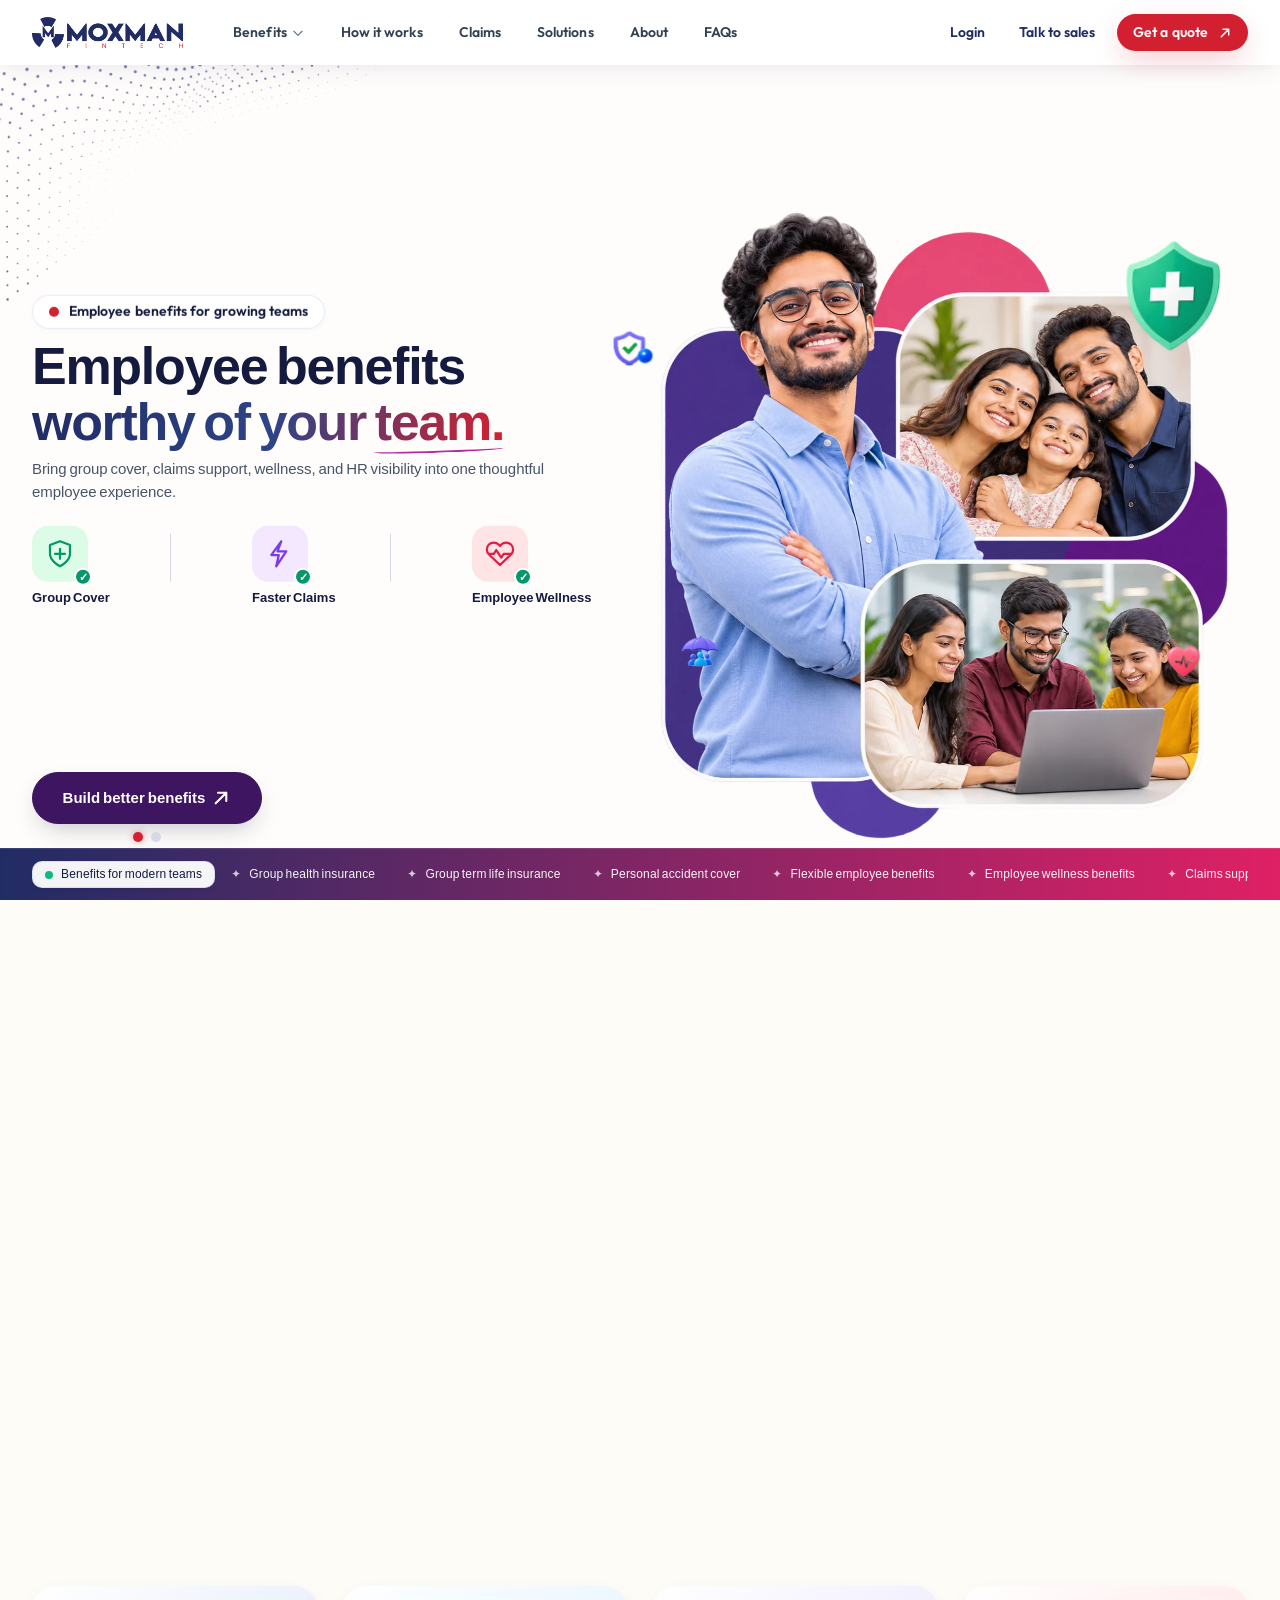
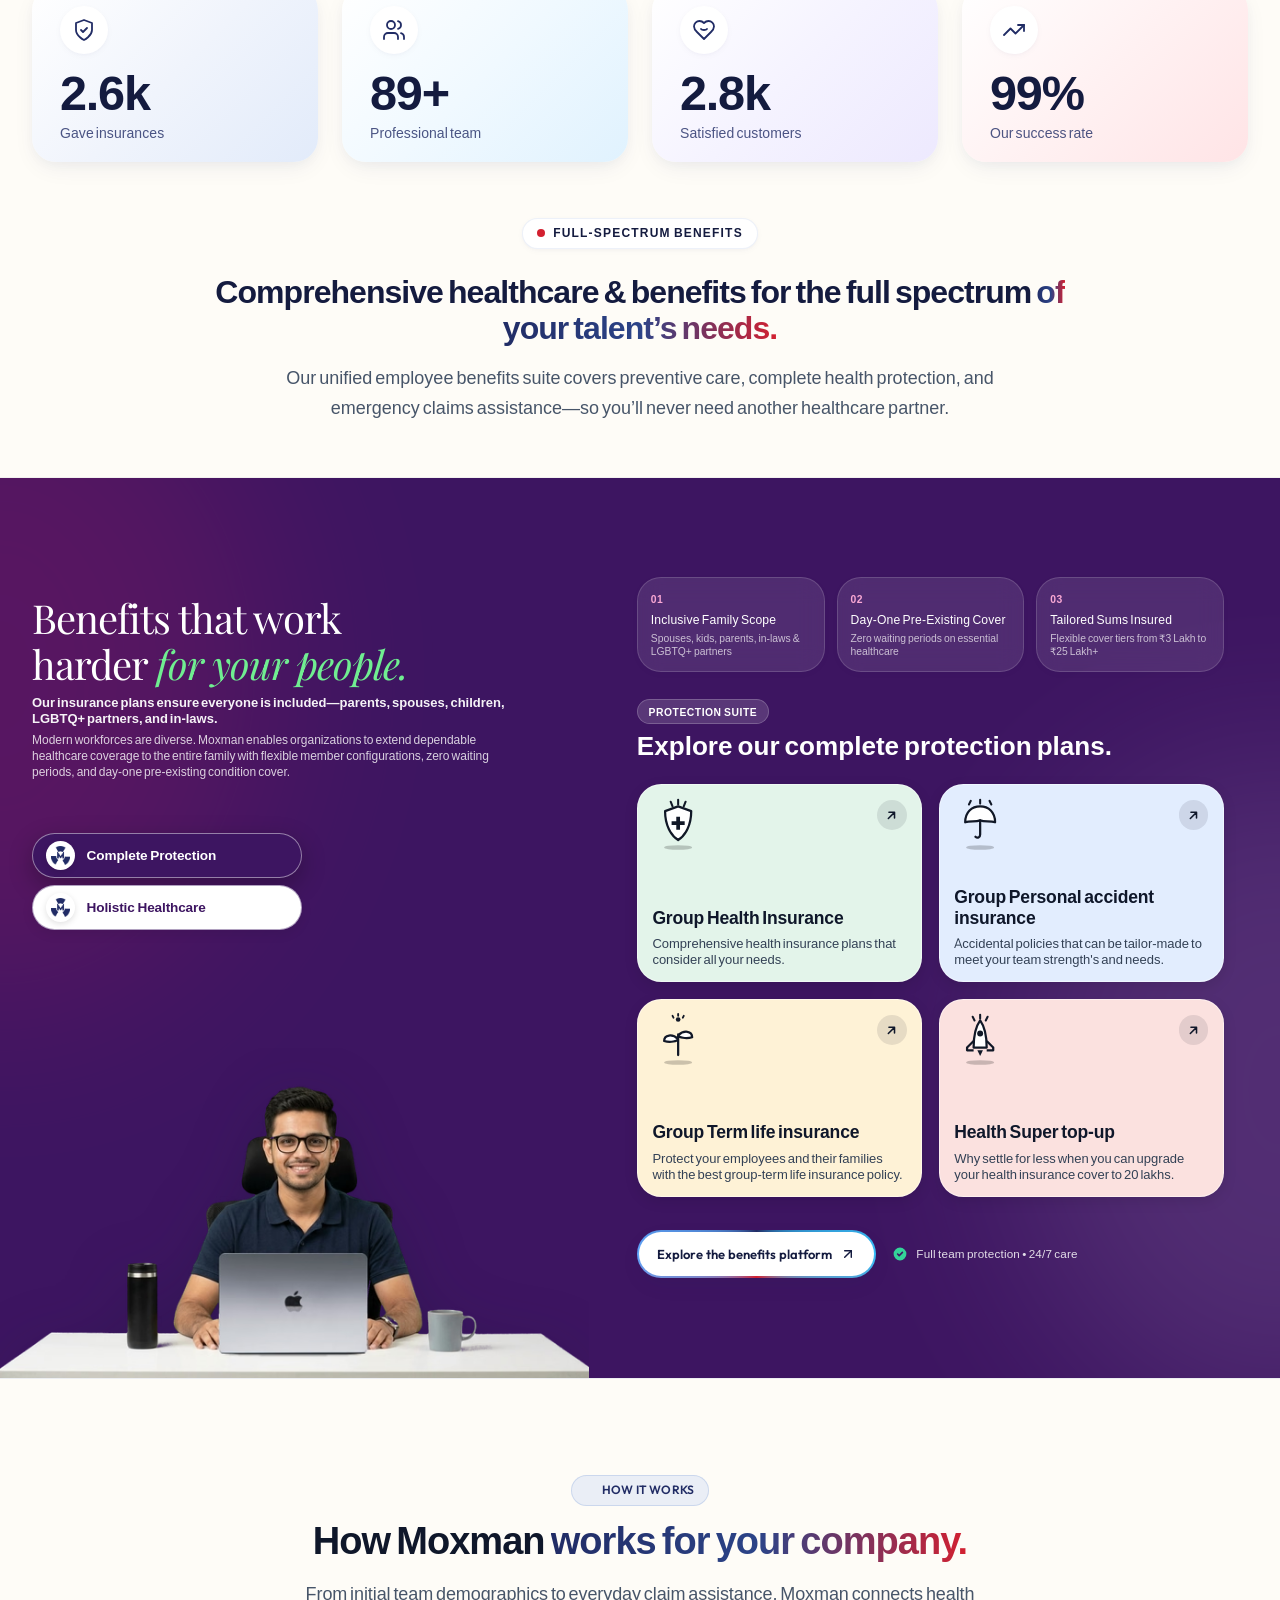
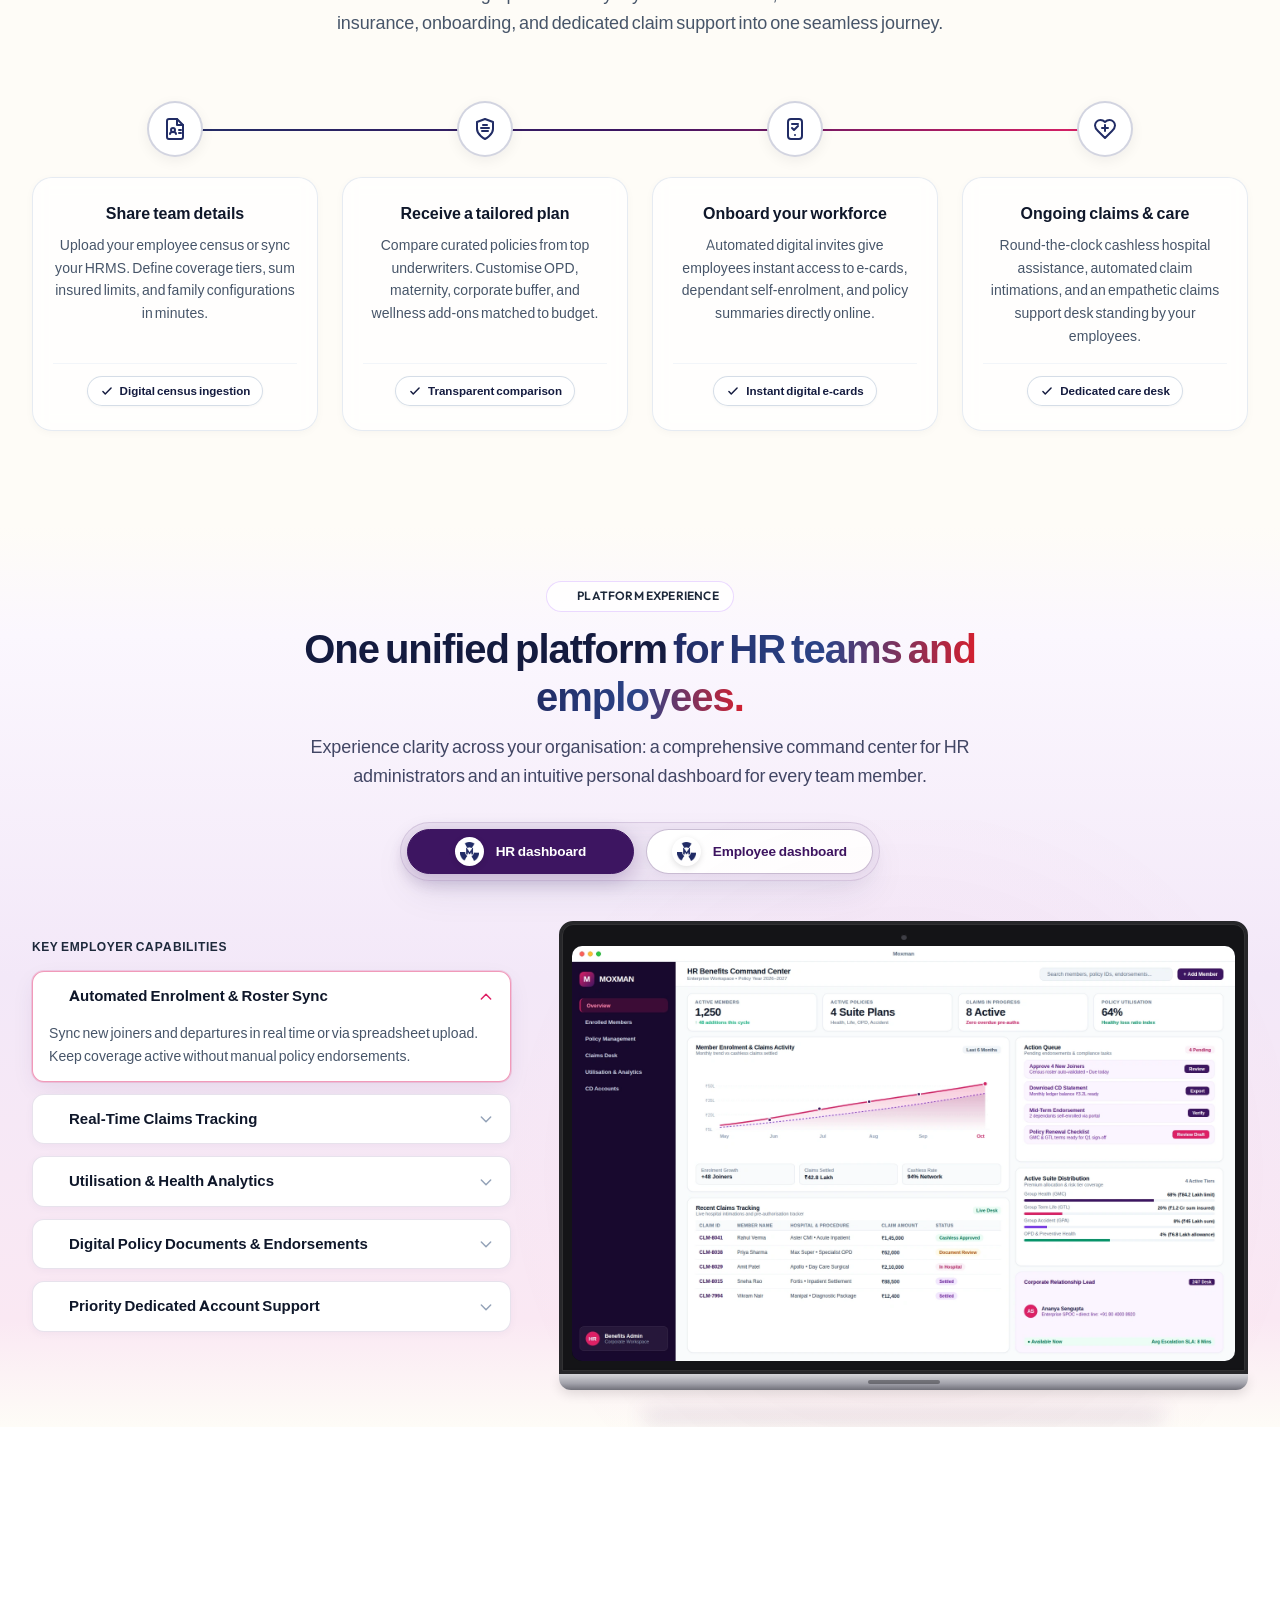
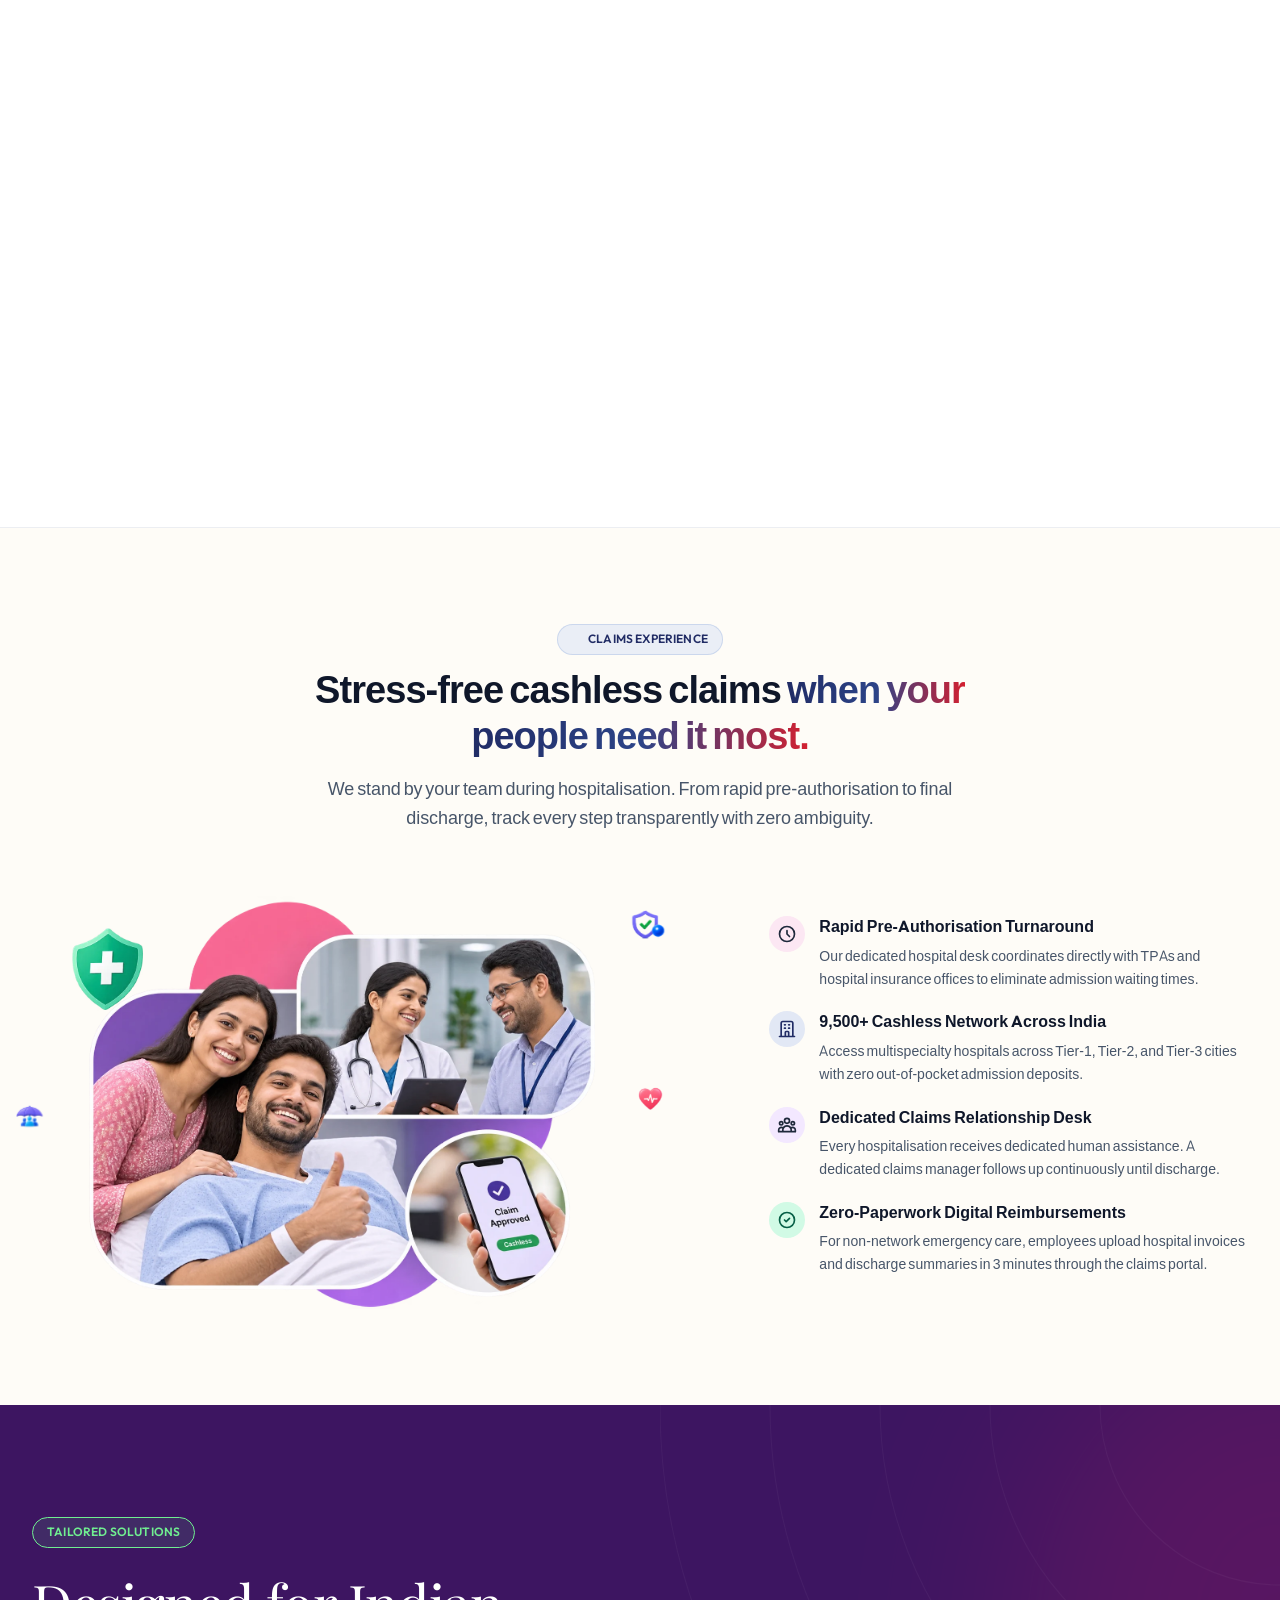
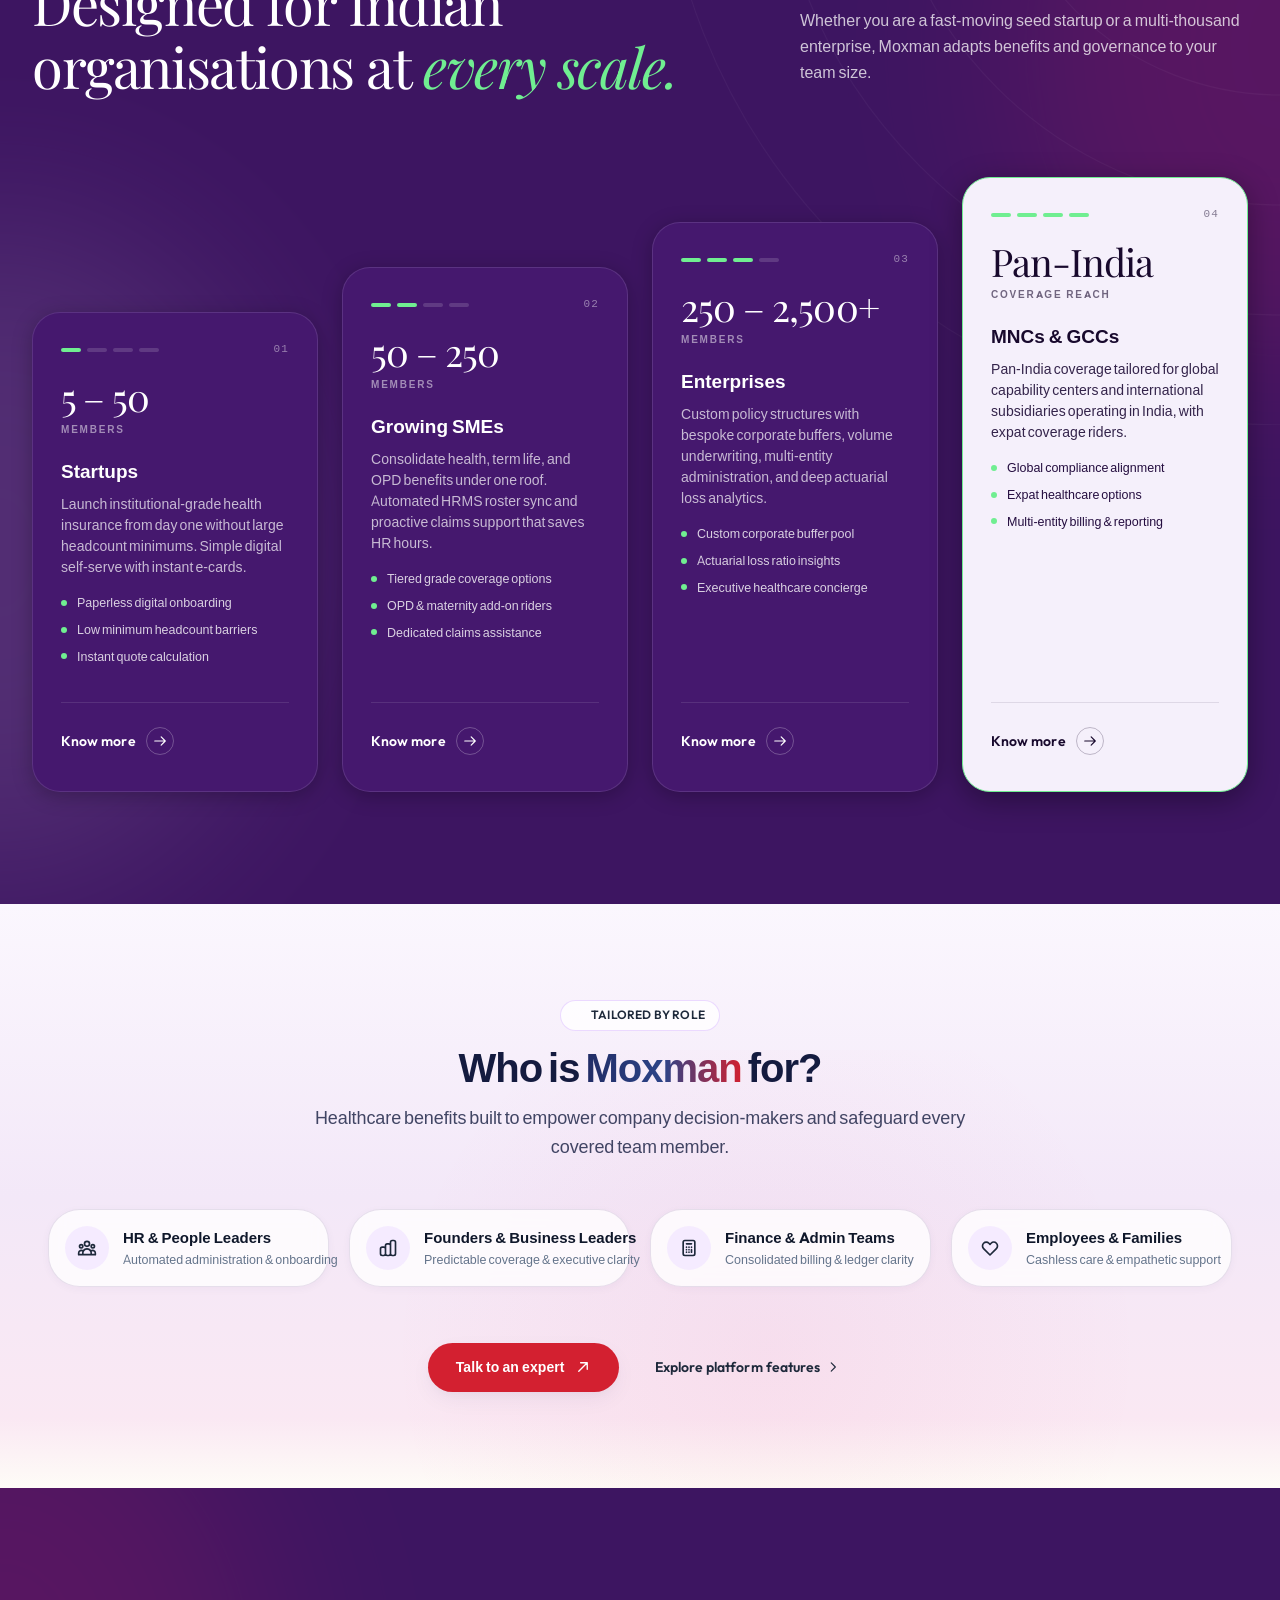
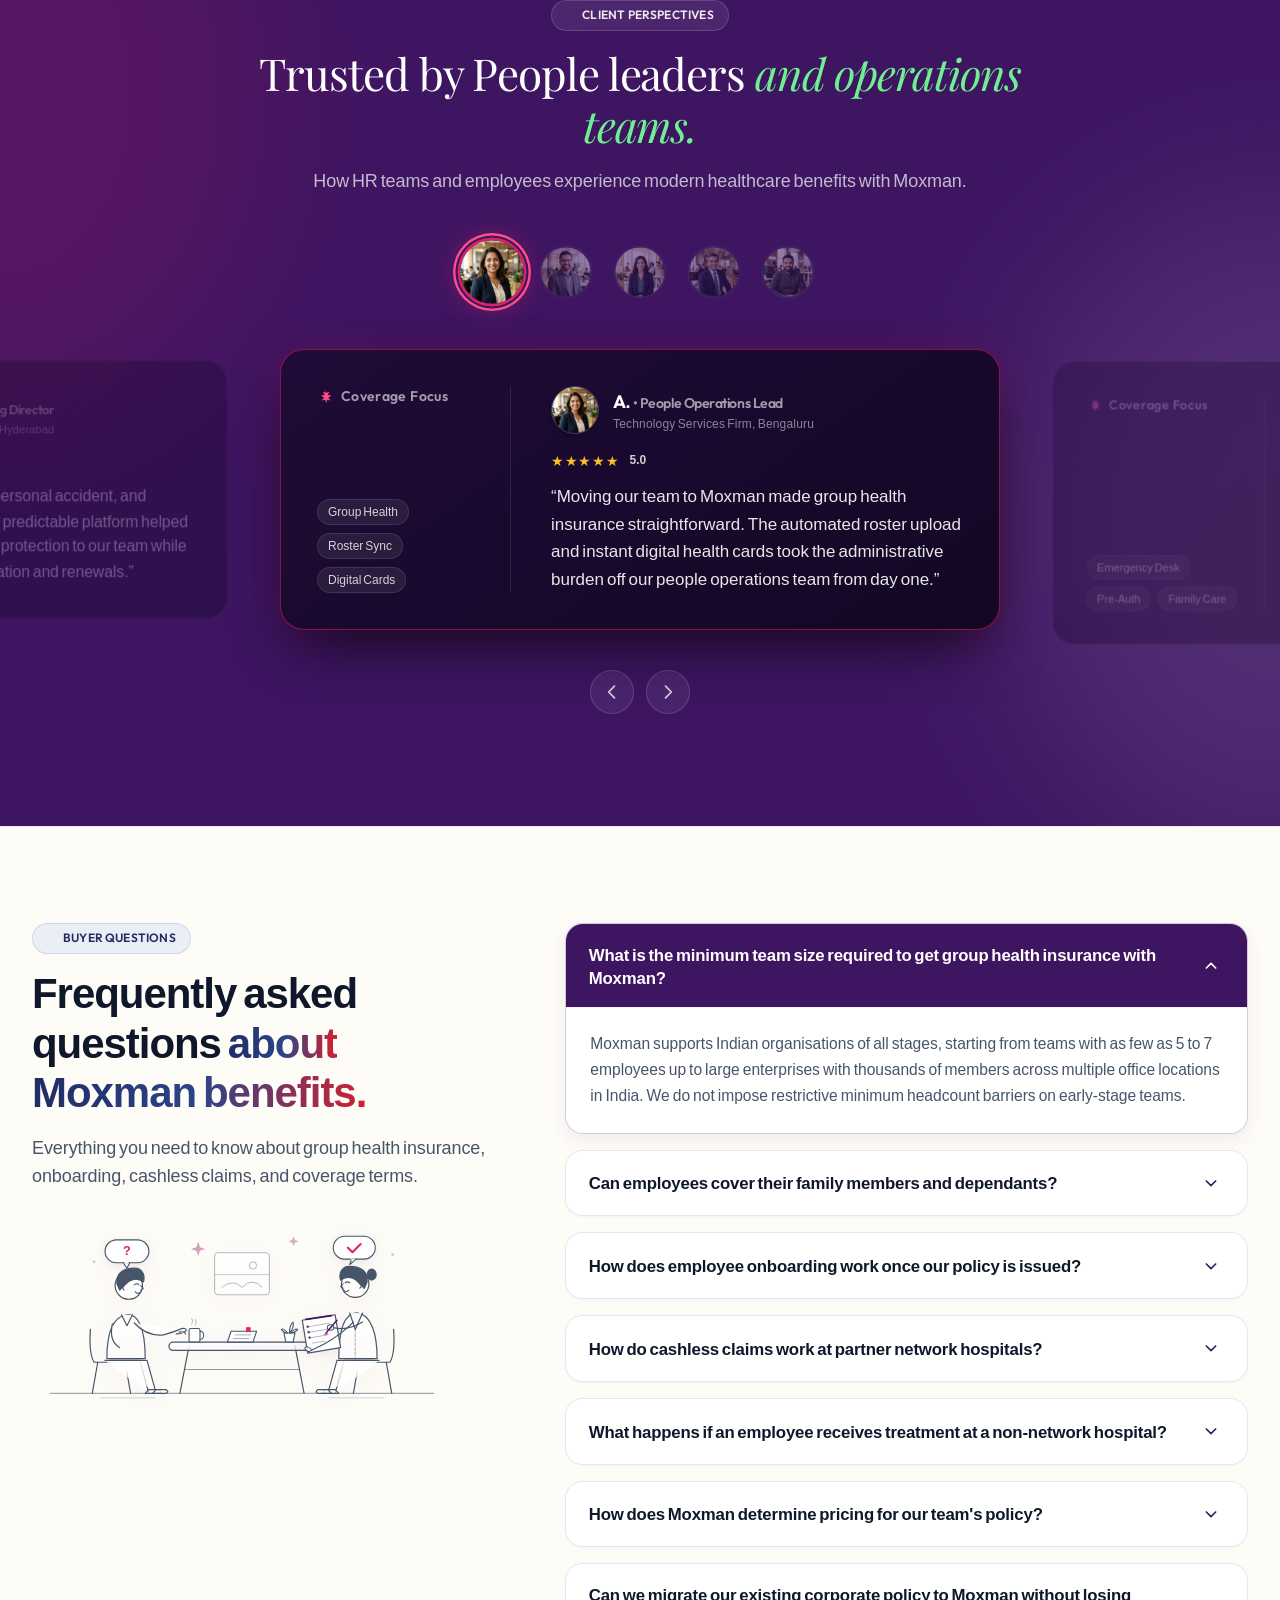
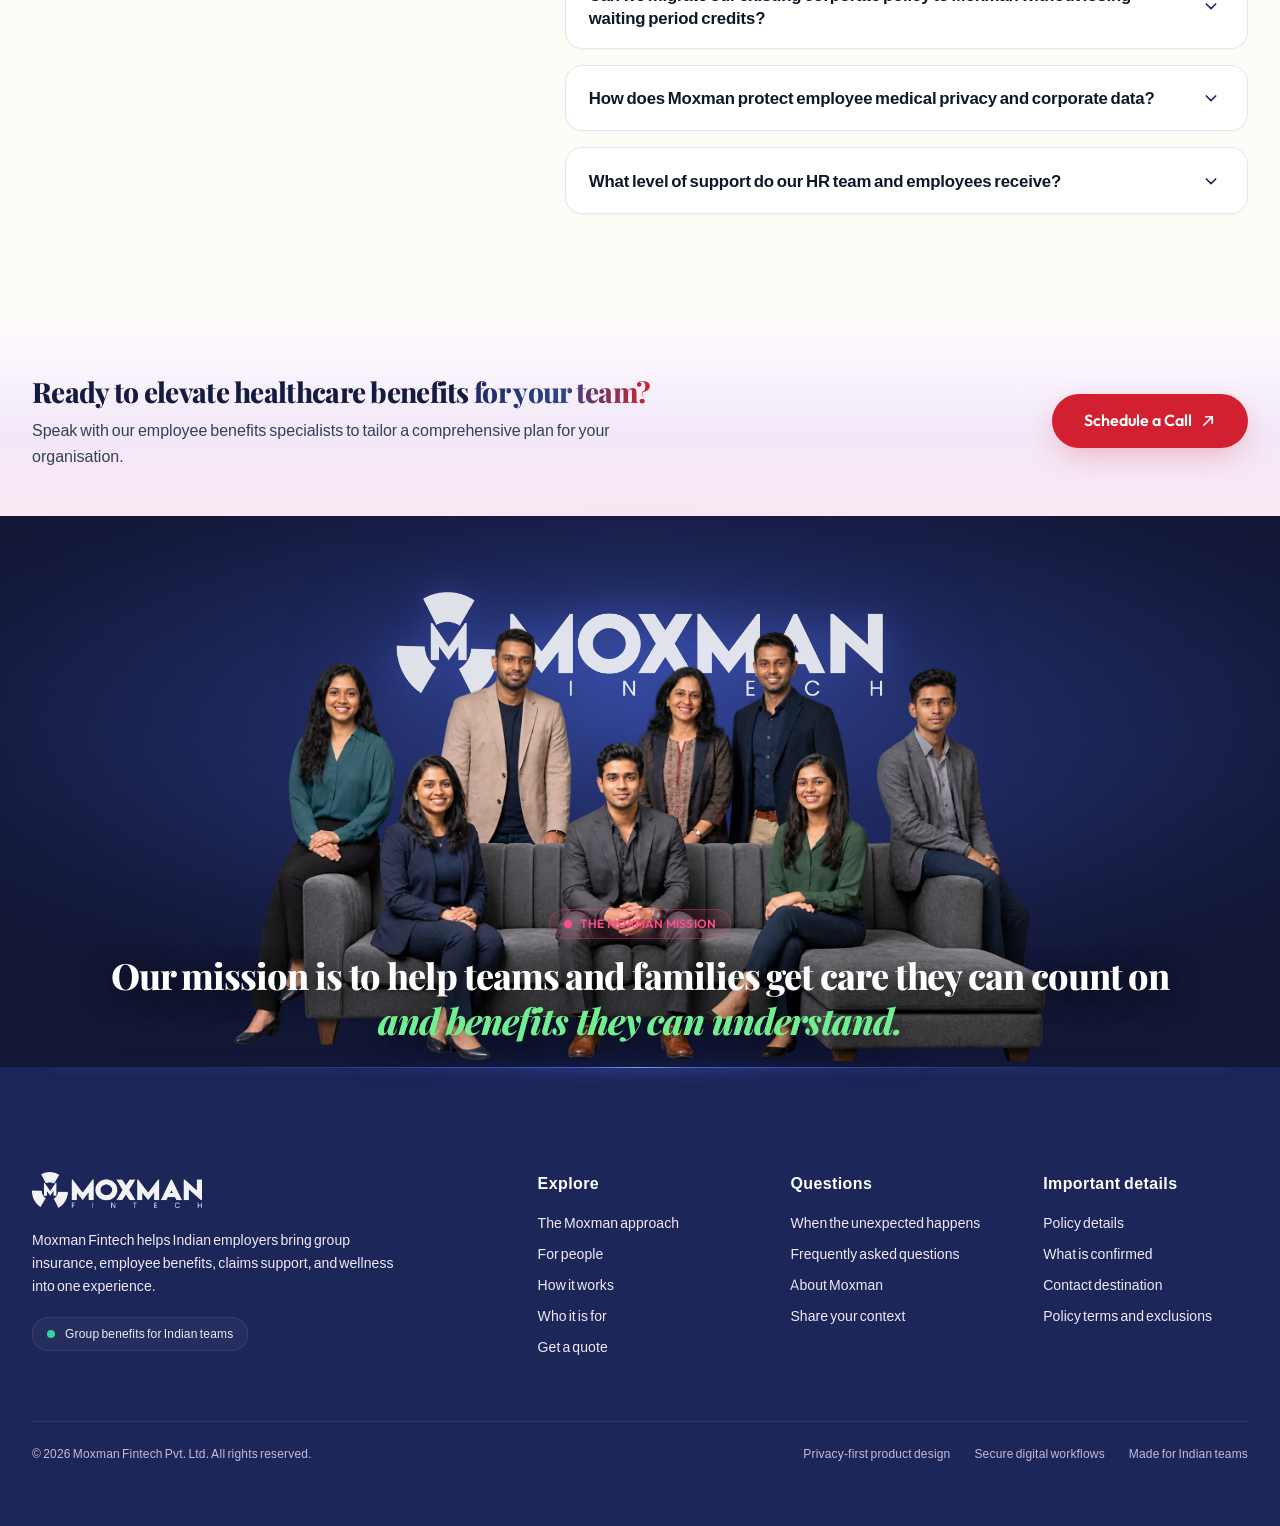
==== commit e5e6cbb6: "ui updated" ====
--- a/index.html
+++ b/index.html
@@ -551,10 +551,6 @@
          =================================================================== -->
     <div id="heroScene2" class="hero-scene-group w-full flex items-center justify-center lg:justify-end opacity-0 pointer-events-none transition-opacity duration-300">
         <div class="relative w-fit max-w-full px-0 py-5 sm:py-6 pointer-events-auto">
-            
-            <!-- Ambient Soft Luminous Glow behind Architecture Console -->
-            <div class="absolute inset-6 bg-gradient-to-tr from-primary-900/15 via-emerald-500/10 to-sky-400/15 rounded-[36px] blur-2xl pointer-events-none -z-10"></div>
-            
             <picture class="block w-[290px] min-[390px]:w-[354px] sm:w-[460px] md:w-[460px] lg:w-[620px] xl:w-[700px] 2xl:w-[780px] max-w-full">
                 <source srcset="./assets/images/about/GroupHealthCoverageCollage.webp" type="image/webp">
                 <img
@@ -567,7 +563,6 @@
                     decoding="async"
                 >
             </picture>
-            </div>
         </div>
     </div><!-- /heroScene2 -->
 </div><!-- /heroScenesContainer -->
@@ -579,7 +574,7 @@
         </div>
 
         <!-- Full-Width Bottom Edge Ticker with Benefits Background -->
-        <div class="w-full backdrop-blur-md border-t border-white/10 py-2.5 sm:py-3 overflow-hidden relative z-20" id="heroNetworkTicker" style="background-color: var(--color-benefits-bg, #3d1561);">
+        <div class="w-full backdrop-blur-md border-t border-white/10 py-2.5 sm:py-3 overflow-hidden relative z-20" id="heroNetworkTicker" style="background: linear-gradient(90deg, #212c65 0%, #df2065 100%);">
             <div class="max-w-container mx-auto px-4 sm:px-6 lg:px-8 flex items-center">
                 
                 <!-- Ticker Header Label Chip (Translucent light surface) -->
--- a/assets/css/main.min.css
+++ b/assets/css/main.min.css
@@ -1,41 +1,3 @@
 @font-face{font-family:Outfit;font-style:normal;font-weight:600;font-display:swap;src:url(/assets/fonts/outfit-600-normal.woff2) format("woff2")}@font-face{font-family:Outfit;font-style:normal;font-weight:700;font-display:swap;src:url(/assets/fonts/outfit-700-normal.woff2) format("woff2")}@font-face{font-family:Outfit;font-style:normal;font-weight:800;font-display:swap;src:url(/assets/fonts/outfit-800-normal.woff2) format("woff2")}@font-face{font-family:Plus Jakarta Sans;font-style:normal;font-weight:400;font-display:swap;src:url(/assets/fonts/plusjakartasans-400-normal.woff2) format("woff2")}@font-face{font-family:Plus Jakarta Sans;font-style:normal;font-weight:500;font-display:swap;src:url(/assets/fonts/plusjakartasans-500-normal.woff2) format("woff2")}@font-face{font-family:Plus Jakarta Sans;font-style:normal;font-weight:600;font-display:swap;src:url(/assets/fonts/plusjakartasans-600-normal.woff2) format("woff2")}@font-face{font-family:Plus Jakarta Sans;font-style:normal;font-weight:700;font-display:swap;src:url(/assets/fonts/plusjakartasans-700-normal.woff2) format("woff2")}*,:after,:before{--tw-border-spacing-x:0;--tw-border-spacing-y:0;--tw-translate-x:0;--tw-translate-y:0;--tw-rotate:0;--tw-skew-x:0;--tw-skew-y:0;--tw-scale-x:1;--tw-scale-y:1;--tw-pan-x: ;--tw-pan-y: ;--tw-pinch-zoom: ;--tw-scroll-snap-strictness:proximity;--tw-gradient-from-position: ;--tw-gradient-via-position: ;--tw-gradient-to-position: ;--tw-ordinal: ;--tw-slashed-zero: ;--tw-numeric-figure: ;--tw-numeric-spacing: ;--tw-numeric-fraction: ;--tw-ring-inset: ;--tw-ring-offset-width:0px;--tw-ring-offset-color:#fff;--tw-ring-color:rgba(59,130,246,.5);--tw-ring-offset-shadow:0 0 #0000;--tw-ring-shadow:0 0 #0000;--tw-shadow:0 0 #0000;--tw-shadow-colored:0 0 #0000;--tw-blur: ;--tw-brightness: ;--tw-contrast: ;--tw-grayscale: ;--tw-hue-rotate: ;--tw-invert: ;--tw-saturate: ;--tw-sepia: ;--tw-drop-shadow: ;--tw-backdrop-blur: ;--tw-backdrop-brightness: ;--tw-backdrop-contrast: ;--tw-backdrop-grayscale: ;--tw-backdrop-hue-rotate: ;--tw-backdrop-invert: ;--tw-backdrop-opacity: ;--tw-backdrop-saturate: ;--tw-backdrop-sepia: ;--tw-contain-size: ;--tw-contain-layout: ;--tw-contain-paint: ;--tw-contain-style: }::backdrop{--tw-border-spacing-x:0;--tw-border-spacing-y:0;--tw-translate-x:0;--tw-translate-y:0;--tw-rotate:0;--tw-skew-x:0;--tw-skew-y:0;--tw-scale-x:1;--tw-scale-y:1;--tw-pan-x: ;--tw-pan-y: ;--tw-pinch-zoom: ;--tw-scroll-snap-strictness:proximity;--tw-gradient-from-position: ;--tw-gradient-via-position: ;--tw-gradient-to-position: ;--tw-ordinal: ;--tw-slashed-zero: ;--tw-numeric-figure: ;--tw-numeric-spacing: ;--tw-numeric-fraction: ;--tw-ring-inset: ;--tw-ring-offset-width:0px;--tw-ring-offset-color:#fff;--tw-ring-color:rgba(59,130,246,.5);--tw-ring-offset-shadow:0 0 #0000;--tw-ring-shadow:0 0 #0000;--tw-shadow:0 0 #0000;--tw-shadow-colored:0 0 #0000;--tw-blur: ;--tw-brightness: ;--tw-contrast: ;--tw-grayscale: ;--tw-hue-rotate: ;--tw-invert: ;--tw-saturate: ;--tw-sepia: ;--tw-drop-shadow: ;--tw-backdrop-blur: ;--tw-backdrop-brightness: ;--tw-backdrop-contrast: ;--tw-backdrop-grayscale: ;--tw-backdrop-hue-rotate: ;--tw-backdrop-invert: ;--tw-backdrop-opacity: ;--tw-backdrop-saturate: ;--tw-backdrop-sepia: ;--tw-contain-size: ;--tw-contain-layout: ;--tw-contain-paint: ;--tw-contain-style: }
 
-/*! tailwindcss v3.4.19 | MIT License | https://tailwindcss.com*/*,:after,:before{box-sizing:border-box;border:0 solid #e5e7eb}:after,:before{--tw-content:""}:host,html{line-height:1.5;-webkit-text-size-adjust:100%;-moz-tab-size:4;-o-tab-size:4;tab-size:4;font-family:ui-sans-serif,system-ui,sans-serif,Apple Color Emoji,Segoe UI Emoji,Segoe UI Symbol,Noto Color Emoji;font-feature-settings:normal;font-variation-settings:normal;-webkit-tap-highlight-color:transparent}body{margin:0;line-height:inherit}hr{height:0;color:inherit;border-top-width:1px}abbr:where([title]){-webkit-text-decoration:underline dotted;text-decoration:underline dotted}h1,h2,h3,h4,h5,h6{font-size:inherit;font-weight:inherit}a{color:inherit;text-decoration:inherit}b,strong{font-weight:bolder}code,kbd,pre,samp{font-family:ui-monospace,SFMono-Regular,Menlo,Monaco,Consolas,Liberation Mono,Courier New,monospace;font-feature-settings:normal;font-variation-settings:normal;font-size:1em}small{font-size:80%}sub,sup{font-size:75%;line-height:0;position:relative;vertical-align:baseline}sub{bottom:-.25em}sup{top:-.5em}table{text-indent:0;border-color:inherit;border-collapse:collapse}button,input,optgroup,select,textarea{font-family:inherit;font-feature-settings:inherit;font-variation-settings:inherit;font-size:100%;font-weight:inherit;line-height:inherit;letter-spacing:inherit;color:inherit;margin:0;padding:0}button,select{text-transform:none}button,input:where([type=button]),input:where([type=reset]),input:where([type=submit]){-webkit-appearance:button;background-color:transparent;background-image:none}:-moz-focusring{outline:auto}:-moz-ui-invalid{box-shadow:none}progress{vertical-align:baseline}::-webkit-inner-spin-button,::-webkit-outer-spin-button{height:auto}[type=search]{-webkit-appearance:textfield;outline-offset:-2px}::-webkit-search-decoration{-webkit-appearance:none}::-webkit-file-upload-button{-webkit-appearance:button;font:inherit}summary{display:list-item}blockquote,dd,dl,figure,h1,h2,h3,h4,h5,h6,hr,p,pre{margin:0}fieldset{margin:0}fieldset,legend{padding:0}menu,ol,ul{list-style:none;margin:0;padding:0}dialog{padding:0}textarea{resize:vertical}input::-moz-placeholder,textarea::-moz-placeholder{opacity:1;color:#9ca3af}input::placeholder,textarea::placeholder{opacity:1;color:#9ca3af}[role=button],button{cursor:pointer}:disabled{cursor:default}audio,canvas,embed,iframe,img,object,svg,video{display:block;vertical-align:middle}img,video{max-width:100%;height:auto}[hidden]:where(:not([hidden=until-found])){display:none}html{font-family:var(--font-body);color:var(--color-neutral-800);background-color:var(--color-surface);scroll-behavior:auto;-webkit-font-smoothing:antialiased;-moz-osx-font-smoothing:grayscale}h1,h2,h3,h4,h5,h6{font-family:var(--font-display);color:var(--color-primary-950)}::-moz-selection{background-color:var(--color-primary-900);color:#fff}::selection{background-color:var(--color-primary-900);color:#fff}.container{width:100%}@media (min-width:640px){.container{max-width:640px}}@media (min-width:768px){.container{max-width:768px}}@media (min-width:1024px){.container{max-width:1024px}}@media (min-width:1280px){.container{max-width:1280px}}@media (min-width:1536px){.container{max-width:1536px}}.btn-primary{display:inline-flex;align-items:center;justify-content:center;gap:.5rem;border-radius:1rem;--tw-bg-opacity:1;background-color:rgb(211 32 48/var(--tw-bg-opacity,1));padding:.875rem 1.5rem;font-family:Outfit,sans-serif;font-size:.875rem;line-height:1.5;letter-spacing:.005em;font-weight:600;--tw-text-opacity:1;color:rgb(255 255 255/var(--tw-text-opacity,1));--tw-shadow:0 10px 30px -5px rgba(211,32,48,.28);--tw-shadow-colored:0 10px 30px -5px var(--tw-shadow-color);box-shadow:var(--tw-ring-offset-shadow,0 0 #0000),var(--tw-ring-shadow,0 0 #0000),var(--tw-shadow);transition-property:all;transition-timing-function:cubic-bezier(.4,0,.2,1);transition-duration:.2s}.btn-primary:focus-visible{outline:2px solid transparent;outline-offset:2px;--tw-ring-offset-shadow:var(--tw-ring-inset) 0 0 0 var(--tw-ring-offset-width) var(--tw-ring-offset-color);--tw-ring-shadow:var(--tw-ring-inset) 0 0 0 calc(2px + var(--tw-ring-offset-width)) var(--tw-ring-color);box-shadow:var(--tw-ring-offset-shadow),var(--tw-ring-shadow),var(--tw-shadow,0 0 #0000);--tw-ring-opacity:1;--tw-ring-color:rgb(239 68 68/var(--tw-ring-opacity,1));--tw-ring-offset-width:2px}.btn-primary:active{--tw-scale-x:0.98;--tw-scale-y:0.98;transform:translate(var(--tw-translate-x),var(--tw-translate-y)) rotate(var(--tw-rotate)) skewX(var(--tw-skew-x)) skewY(var(--tw-skew-y)) scaleX(var(--tw-scale-x)) scaleY(var(--tw-scale-y))}@media (min-width:640px){.btn-primary{font-size:1rem;line-height:1.6;letter-spacing:0;font-weight:400}}.btn-secondary{display:inline-flex;align-items:center;justify-content:center;gap:.5rem;border-radius:1rem;--tw-bg-opacity:1;background-color:rgb(33 44 101/var(--tw-bg-opacity,1));padding:.875rem 1.5rem;font-family:Outfit,sans-serif;font-size:.875rem;line-height:1.5;letter-spacing:.005em;font-weight:600;--tw-text-opacity:1;color:rgb(255 255 255/var(--tw-text-opacity,1));--tw-shadow:0 8px 24px -4px rgba(33,44,101,.07),0 4px 12px -2px rgba(33,44,101,.04);--tw-shadow-colored:0 8px 24px -4px var(--tw-shadow-color),0 4px 12px -2px var(--tw-shadow-color);box-shadow:var(--tw-ring-offset-shadow,0 0 #0000),var(--tw-ring-shadow,0 0 #0000),var(--tw-shadow);transition-property:all;transition-timing-function:cubic-bezier(.4,0,.2,1);transition-duration:.2s}.btn-secondary:hover{--tw-bg-opacity:1;background-color:rgb(20 27 63/var(--tw-bg-opacity,1))}.btn-secondary:focus-visible{outline:2px solid transparent;outline-offset:2px;--tw-ring-offset-shadow:var(--tw-ring-inset) 0 0 0 var(--tw-ring-offset-width) var(--tw-ring-offset-color);--tw-ring-shadow:var(--tw-ring-inset) 0 0 0 calc(2px + var(--tw-ring-offset-width)) var(--tw-ring-color);box-shadow:var(--tw-ring-offset-shadow),var(--tw-ring-shadow),var(--tw-shadow,0 0 #0000);--tw-ring-opacity:1;--tw-ring-color:rgb(44 68 136/var(--tw-ring-opacity,1));--tw-ring-offset-width:2px}.btn-secondary:active{--tw-scale-x:0.98;--tw-scale-y:0.98;transform:translate(var(--tw-translate-x),var(--tw-translate-y)) rotate(var(--tw-rotate)) skewX(var(--tw-skew-x)) skewY(var(--tw-skew-y)) scaleX(var(--tw-scale-x)) scaleY(var(--tw-scale-y))}@media (min-width:640px){.btn-secondary{font-size:1rem;line-height:1.6;letter-spacing:0;font-weight:400}}.btn-ghost{display:inline-flex;align-items:center;justify-content:center;gap:.5rem;border-radius:1rem;padding:.625rem 1.25rem;font-family:Outfit,sans-serif;font-size:.875rem;line-height:1.5;letter-spacing:.005em;font-weight:500;--tw-text-opacity:1;color:rgb(33 44 101/var(--tw-text-opacity,1));transition-property:all;transition-timing-function:cubic-bezier(.4,0,.2,1);transition-duration:.2s}.btn-ghost:hover{--tw-bg-opacity:1;background-color:rgb(240 243 250/var(--tw-bg-opacity,1));--tw-text-opacity:1;color:rgb(20 27 63/var(--tw-text-opacity,1))}.btn-ghost:focus-visible{outline:2px solid transparent;outline-offset:2px;--tw-ring-offset-shadow:var(--tw-ring-inset) 0 0 0 var(--tw-ring-offset-width) var(--tw-ring-offset-color);--tw-ring-shadow:var(--tw-ring-inset) 0 0 0 calc(2px + var(--tw-ring-offset-width)) var(--tw-ring-color);box-shadow:var(--tw-ring-offset-shadow),var(--tw-ring-shadow),var(--tw-shadow,0 0 #0000);--tw-ring-opacity:1;--tw-ring-color:rgb(108 142 207/var(--tw-ring-opacity,1))}.btn-gradient-light{position:relative;display:inline-flex;align-items:center;justify-content:center;gap:.5rem;font-family:var(--font-display);font-weight:600;font-size:1rem;line-height:1.5;color:#141b3f;padding:.875rem 1.75rem;min-height:48px;border-radius:2.5rem;border:2px solid transparent;background-clip:padding-box,border-box;background-origin:padding-box,border-box;background-image:linear-gradient(#fff,#fff),conic-gradient(from var(--btn-angle,0deg),#212c65,#38bdf8,#d32030,#60a5fa,#212c65);animation:rotateBtnAngle 4s linear infinite;box-shadow:0 4px 14px -2px rgba(33,44,101,.08),0 2px 6px -1px rgba(33,44,101,.04);transition:transform .25s ease-out,box-shadow .25s ease-out;text-decoration:none;cursor:pointer}.btn-gradient-light:not(.btn-sweep):before{content:"";position:absolute;inset:-4px;border-radius:inherit;background:radial-gradient(circle at center,hsla(0,96%,89%,.35),rgba(96,165,250,.25) 70%,transparent 100%);filter:blur(8px);opacity:0;z-index:-1;transition:opacity .25s ease-out;pointer-events:none}.btn-gradient-light:not(.btn-sweep) svg{transition:transform .25s ease-out}@media (hover:hover){.btn-gradient-light:hover{transform:translateY(-2px);box-shadow:0 8px 24px -4px rgba(33,44,101,.14),0 4px 10px -2px rgba(33,44,101,.08)}.btn-gradient-light:not(.btn-sweep):hover:before{opacity:1}.btn-gradient-light:not(.btn-sweep):hover svg{transform:translateX(4px)}}.btn-gradient-light:active{transform:scale(.98)}.btn-gradient-light:focus-visible{outline:2px solid var(--color-primary-600);outline-offset:3px}.hero-scenes-stack{display:grid;grid-template-columns:100%;grid-template-rows:auto}.hero-scenes-stack>.hero-scene-group{grid-column:1;grid-row:1}.bg-hero-cream{background-color:var(--color-hero-cream)}.max-w-container{width:100%;max-width:1280px;margin-left:auto;margin-right:auto}@media (min-width:1745px){.max-w-container{max-width:1440px!important}}.hero-title{font-size:clamp(1.75rem,1.25rem + 2.8vw,3.625rem);line-height:1.08;letter-spacing:-.035em}@media (min-width:1280px) and (max-width:1535px){.hero-title{font-size:clamp(3.25rem,.1rem + 3.9vw,3.875rem)}}@media (min-width:1536px){.hero-title{font-size:64px}}@media (min-width:1500px) and (max-width:1599px) and (max-height:820px){.hero-title{font-size:54px!important}}@media (min-width:1745px){.hero-title{font-size:66px}}@media (min-width:1920px){.hero-title{font-size:68px}}.title-gradient-hero{color:var(--color-primary-700);background:linear-gradient(90deg,var(--color-primary-900) 0,var(--color-primary-700) 50%,var(--color-accent-600) 100%);-webkit-background-clip:text;background-clip:text;-webkit-text-fill-color:transparent;-webkit-box-decoration-break:clone;box-decoration-break:clone;display:inline}.hero-progress-segment{width:.625rem!important;height:.625rem!important;min-width:.625rem!important;min-height:.625rem!important;border-radius:9999px!important;cursor:pointer;transition:background-color .25s ease,box-shadow .25s ease,transform .25s ease!important}.hero-progress-segment.active{background-color:var(--color-accent-600)!important;box-shadow:0 0 6px rgba(211,32,48,.45)!important}.hero-progress-segment:not(.active){background-color:hsla(0,0%,100%,.4)!important}.hero-progress-segment:not(.active):hover{background-color:hsla(0,0%,100%,.65)!important}.hero-cta-btn{display:inline-flex;align-items:center;justify-content:center;padding:.85rem 1.85rem;border-radius:9999px;background-color:#fff;color:#141b3f;font-family:var(--font-display,"Outfit",sans-serif);font-size:.9375rem;font-weight:700;text-decoration:none;box-shadow:0 12px 30px -4px rgba(20,27,63,.22),0 4px 10px -2px rgba(20,27,63,.12);border:1px solid hsla(0,0%,100%,.95);transition:transform .22s ease-out,box-shadow .22s ease-out,background-color .22s ease-out;cursor:pointer}@media (hover:hover){.hero-cta-btn:hover{transform:translateY(-2px);box-shadow:0 18px 36px -6px rgba(20,27,63,.32),0 6px 14px -2px rgba(20,27,63,.18)}}.hero-cta-btn:active{transform:scale(.98)}.btn-sweep{position:relative;overflow:hidden!important;isolation:isolate;backface-visibility:hidden}.btn-sweep>*{position:relative;z-index:2}.btn-sweep svg{transform:rotate(-45deg);transition:transform .25s ease-out,color .38s cubic-bezier(.22,1,.36,1);transform-origin:center center;flex-shrink:0}.btn-sweep:before{content:"";position:absolute;inset:-1px;border-radius:9999px;z-index:1;pointer-events:none;transform:scaleX(0);transform-origin:right center;transition:transform .38s cubic-bezier(.22,1,.36,1);will-change:transform}.btn-sweep--purple:before{background-color:var(--color-logo-purple)}.btn-sweep--purple>span,.btn-sweep--purple>svg{color:#fff;transition:color .38s cubic-bezier(.22,1,.36,1)}.btn-sweep--red:before{background-color:var(--color-accent-600)}.btn-sweep--red>span,.btn-sweep--red>svg{color:var(--color-primary-950,#141b3f);transition:color .38s cubic-bezier(.22,1,.36,1)}@media (hover:hover){.btn-sweep:focus-visible:before,.btn-sweep:hover:before{transform:scaleX(1);transform-origin:left center}.btn-sweep:focus-visible svg,.btn-sweep:hover svg{transform:rotate(-45deg)}.btn-sweep--red:focus-visible>span,.btn-sweep--red:focus-visible>svg,.btn-sweep--red:hover>span,.btn-sweep--red:hover>svg{color:#fff}}.btn-sweep:active{transform:scale(.98)}.btn-sweep--purple:focus-visible{outline:2px solid var(--color-footer-pink,#ff4d88);outline-offset:3px}.btn-sweep--red:focus-visible{outline:2px solid var(--color-accent-600,#d32030);outline-offset:3px}@media (prefers-reduced-motion:reduce){.btn-sweep:before{transform:none!important;opacity:0;transition:opacity .15s ease-in-out!important}.btn-sweep:focus-visible:before,.btn-sweep:hover:before{transform:none!important;opacity:1!important}.btn-sweep svg{transition:none!important}.btn-sweep>span,.btn-sweep>svg{transition:color .15s ease-in-out!important}}.hero-claims-artwork{max-width:clamp(520px,46vw,760px);height:clamp(480px,calc(100svh - 138px),820px);margin-left:auto;margin-right:0}.hero-claims-artwork,.hero-claims-artwork .claims-artwork-people{position:relative;width:100%;display:flex;align-items:flex-end;justify-content:flex-end;margin-bottom:0!important}.hero-claims-artwork .claims-artwork-people{z-index:2!important;height:100%;bottom:0!important;animation:none!important;transform:none!important}.hero-claims-artwork .claims-artwork-people picture{display:block;height:100%;width:100%}.hero-claims-artwork .claims-artwork-img{height:100%;width:100%;max-height:100%;-o-object-fit:contain;object-fit:contain;-o-object-position:bottom right;object-position:bottom right;display:block;vertical-align:bottom;margin-bottom:0!important;filter:drop-shadow(0 14px 32px rgba(35,10,60,.16));-webkit-user-select:none;-moz-user-select:none;user-select:none;pointer-events:none}.hero-bottom-curve-wrap{position:absolute;bottom:0;left:0;width:100%;height:clamp(260px,35svh,380px);pointer-events:none;z-index:3;overflow:hidden}.hero-bottom-curve-svg{display:block;width:100%;height:100%}.hero-bottom-curve-path{fill:url(#heroBottomCurveGrad)}.hero-cta-wrap,.hero-dots-wrap,.hero-top-group,.hero-trust-items{position:relative;z-index:5}#heroScene1{position:relative;z-index:auto!important}#heroScene2{position:relative;z-index:4}.team-care-console{transform:perspective(1400px) rotateY(-4deg) rotateX(2deg) translateZ(0);transform-style:preserve-3d;will-change:transform;transition:transform .45s cubic-bezier(.16,1,.3,1),box-shadow .45s ease}.team-care-console:hover{transform:perspective(1400px) rotateY(-1.5deg) rotateX(.5deg) translateZ(6px);box-shadow:0 35px 75px -15px rgba(20,27,63,.2),0 14px 28px -6px rgba(20,27,63,.1)}@media (min-width:1536px){.hero-claims-artwork{max-width:clamp(620px,46vw,800px)}.hero-bottom-curve-wrap{height:clamp(280px,35svh,400px)}}@media (min-width:1745px){.hero-claims-artwork{max-width:clamp(680px,47vw,840px)}}@media (min-width:640px) and (max-width:1023px){#heroAbstractShape,.hero-bottom-group>div:last-child{display:none!important}#heroPinContainer{min-height:0!important;height:auto!important;padding-top:84px!important;padding-bottom:0!important;display:flex!important;flex-direction:column!important;justify-content:flex-start!important;position:relative!important;overflow:hidden!important}#heroPinContainer>.max-w-container{flex:0 0 auto!important;padding-top:0!important;padding-bottom:2rem!important;position:relative!important;z-index:10!important}.hero-content-grid{display:flex!important;flex-direction:column!important;align-items:center!important;height:auto!important;min-height:0!important}.hero-left-column{display:contents!important}.hero-top-group{order:1!important;width:100%!important;max-width:620px!important;margin-bottom:.5rem!important;align-items:center!important}.hero-top-group,.hero-top-group .hero-slides-stack{text-align:center!important}.hero-top-group .hero-desc{margin-left:auto!important;margin-right:auto!important}.hero-visual-column{position:relative!important;order:2!important;width:100%!important;max-width:460px!important;height:360px!important;min-height:360px!important;max-height:360px!important;margin-top:.5rem!important;margin-bottom:.75rem!important;display:flex!important;align-items:center!important;justify-content:center!important;pointer-events:auto!important;bottom:auto!important;right:auto!important;z-index:2!important}.hero-scenes-stack{display:grid!important;grid-template-columns:100%!important;grid-template-rows:100%!important;justify-items:center!important}.hero-scenes-stack,.hero-scenes-stack>.hero-scene-group{width:100%!important;height:100%!important;align-items:center!important}.hero-scenes-stack>.hero-scene-group{gri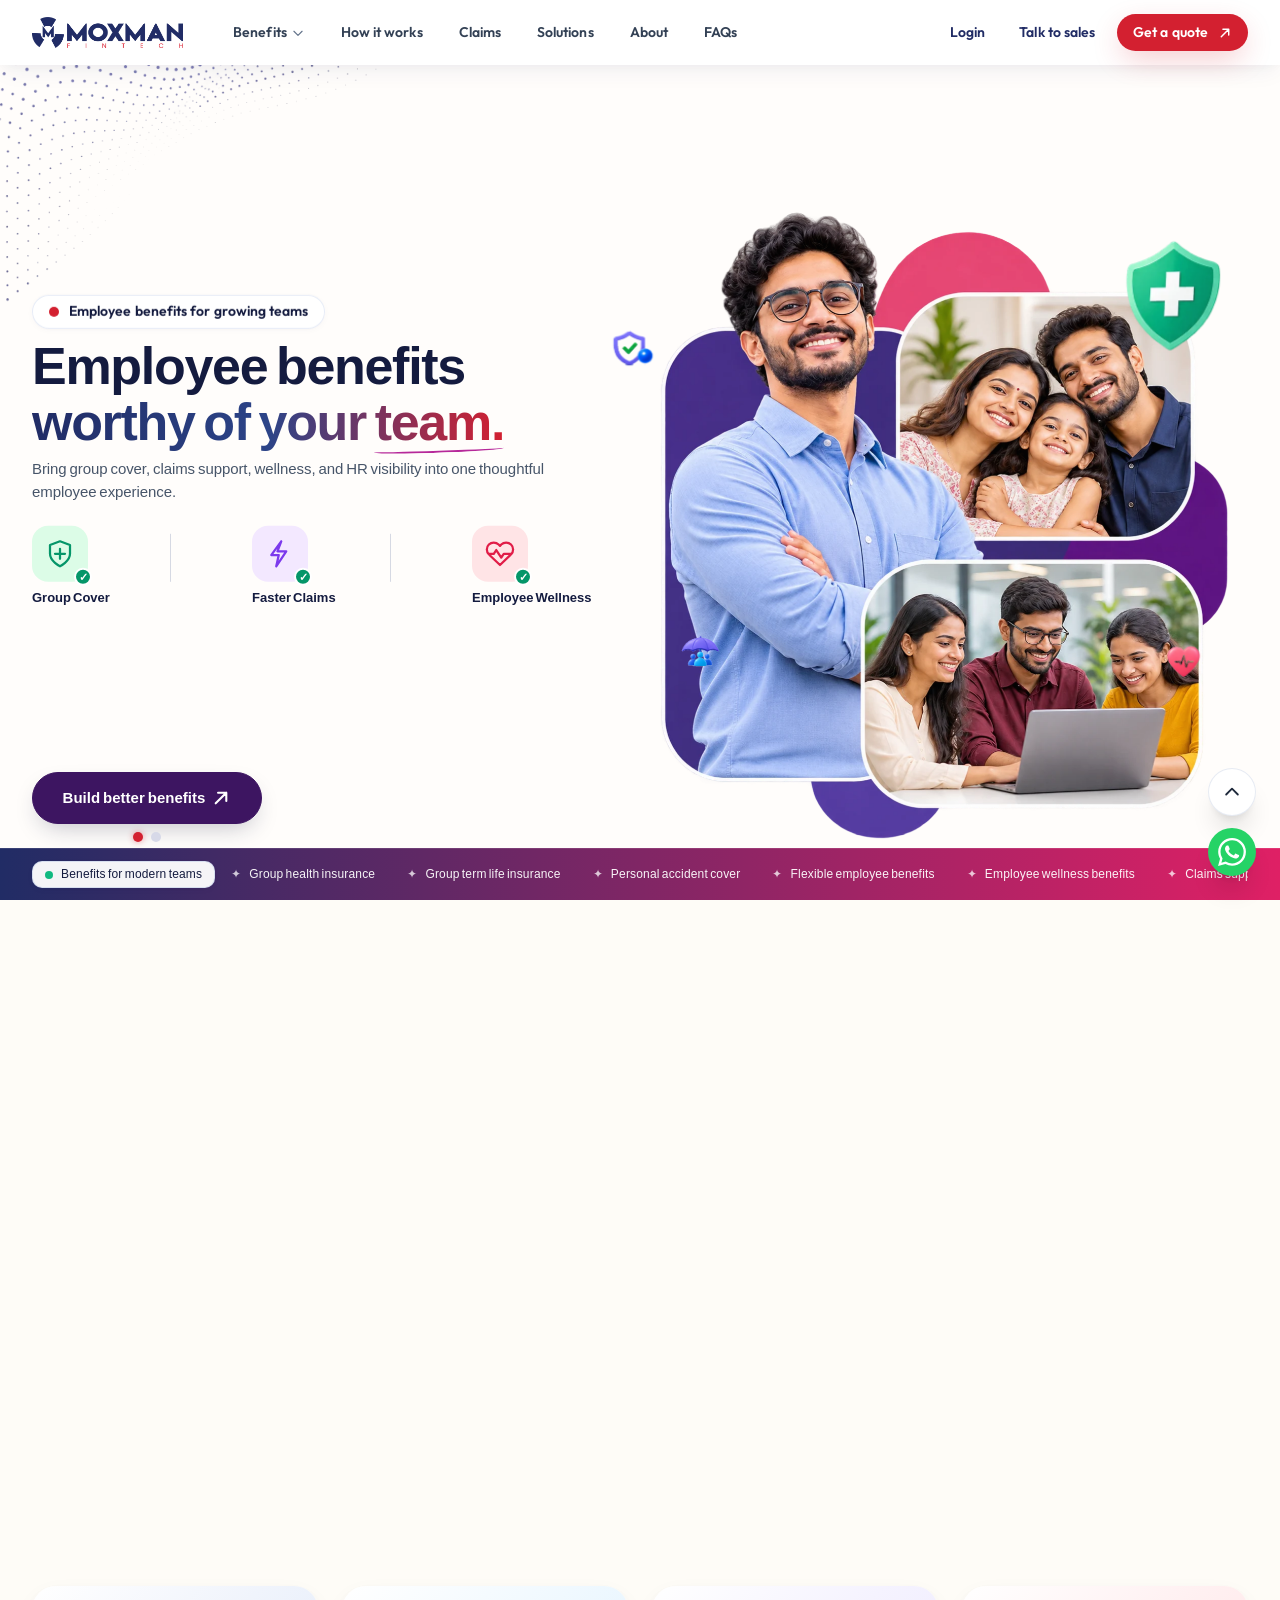
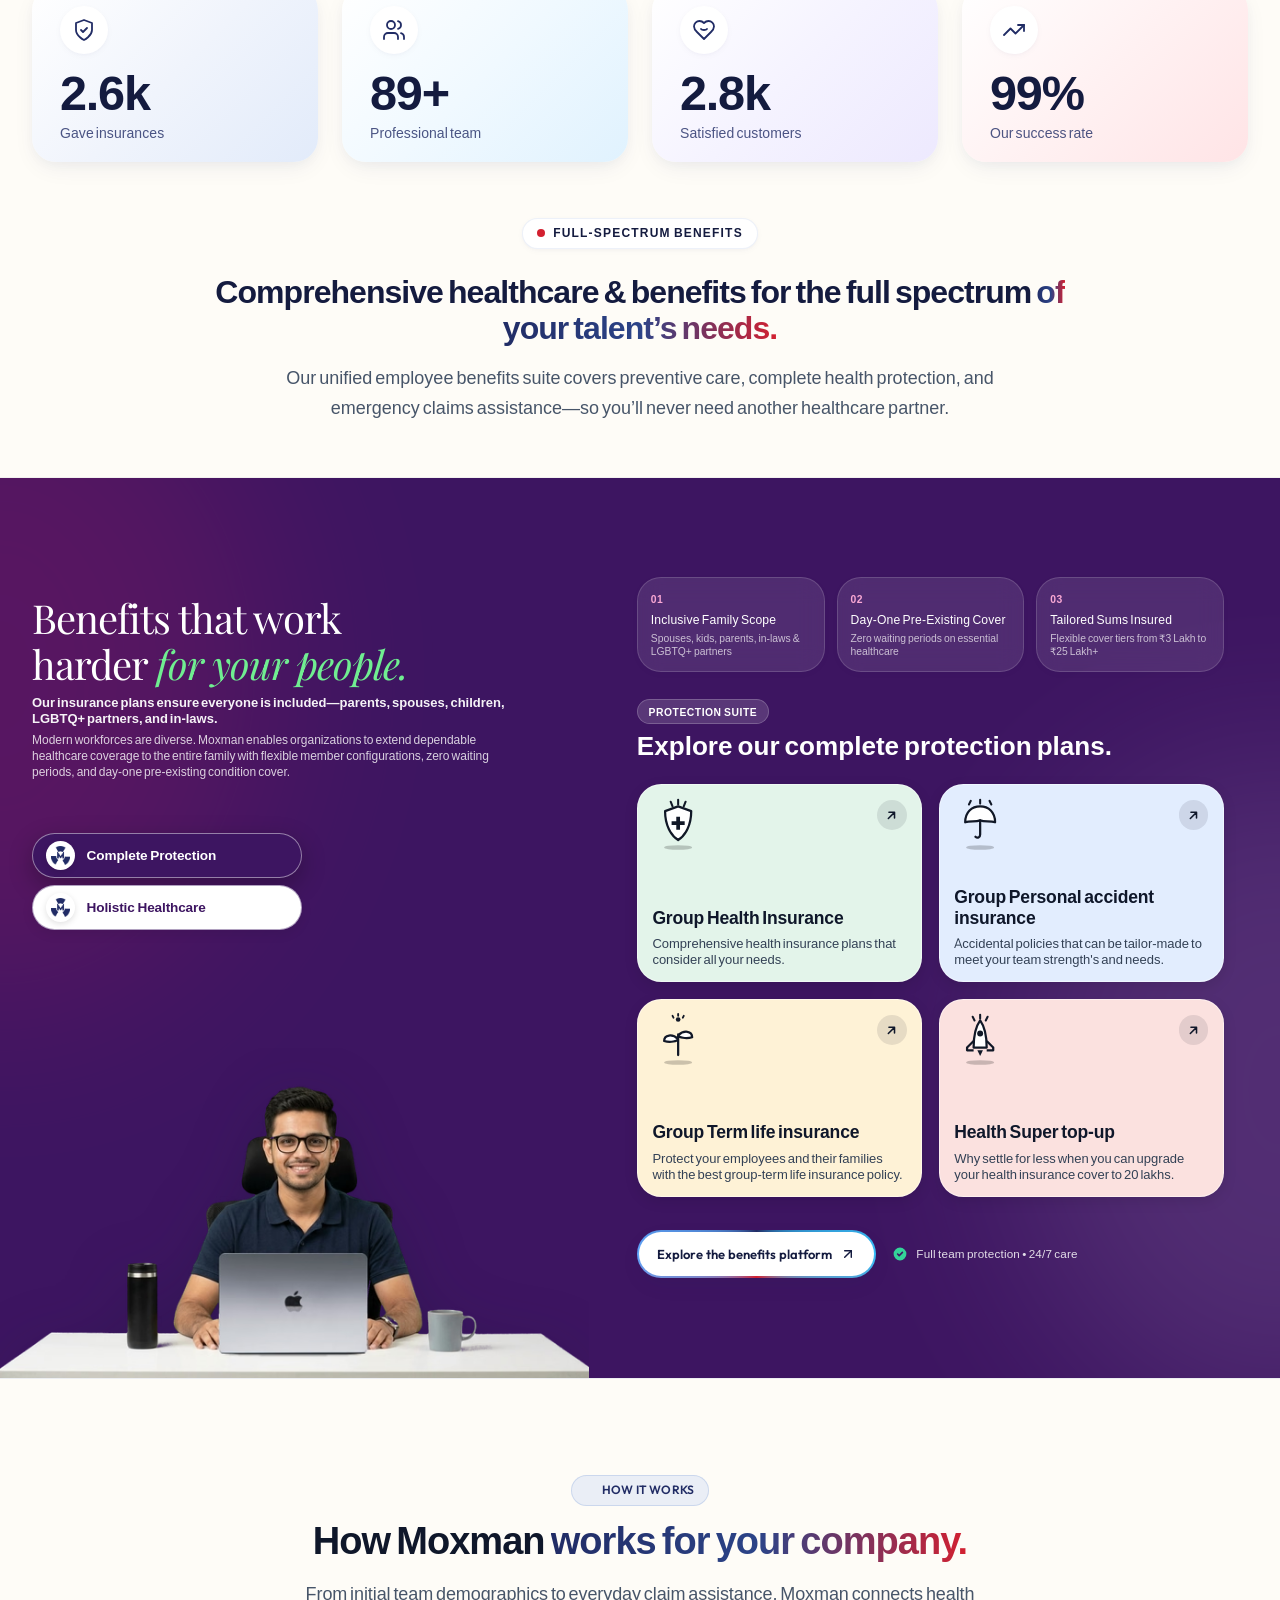
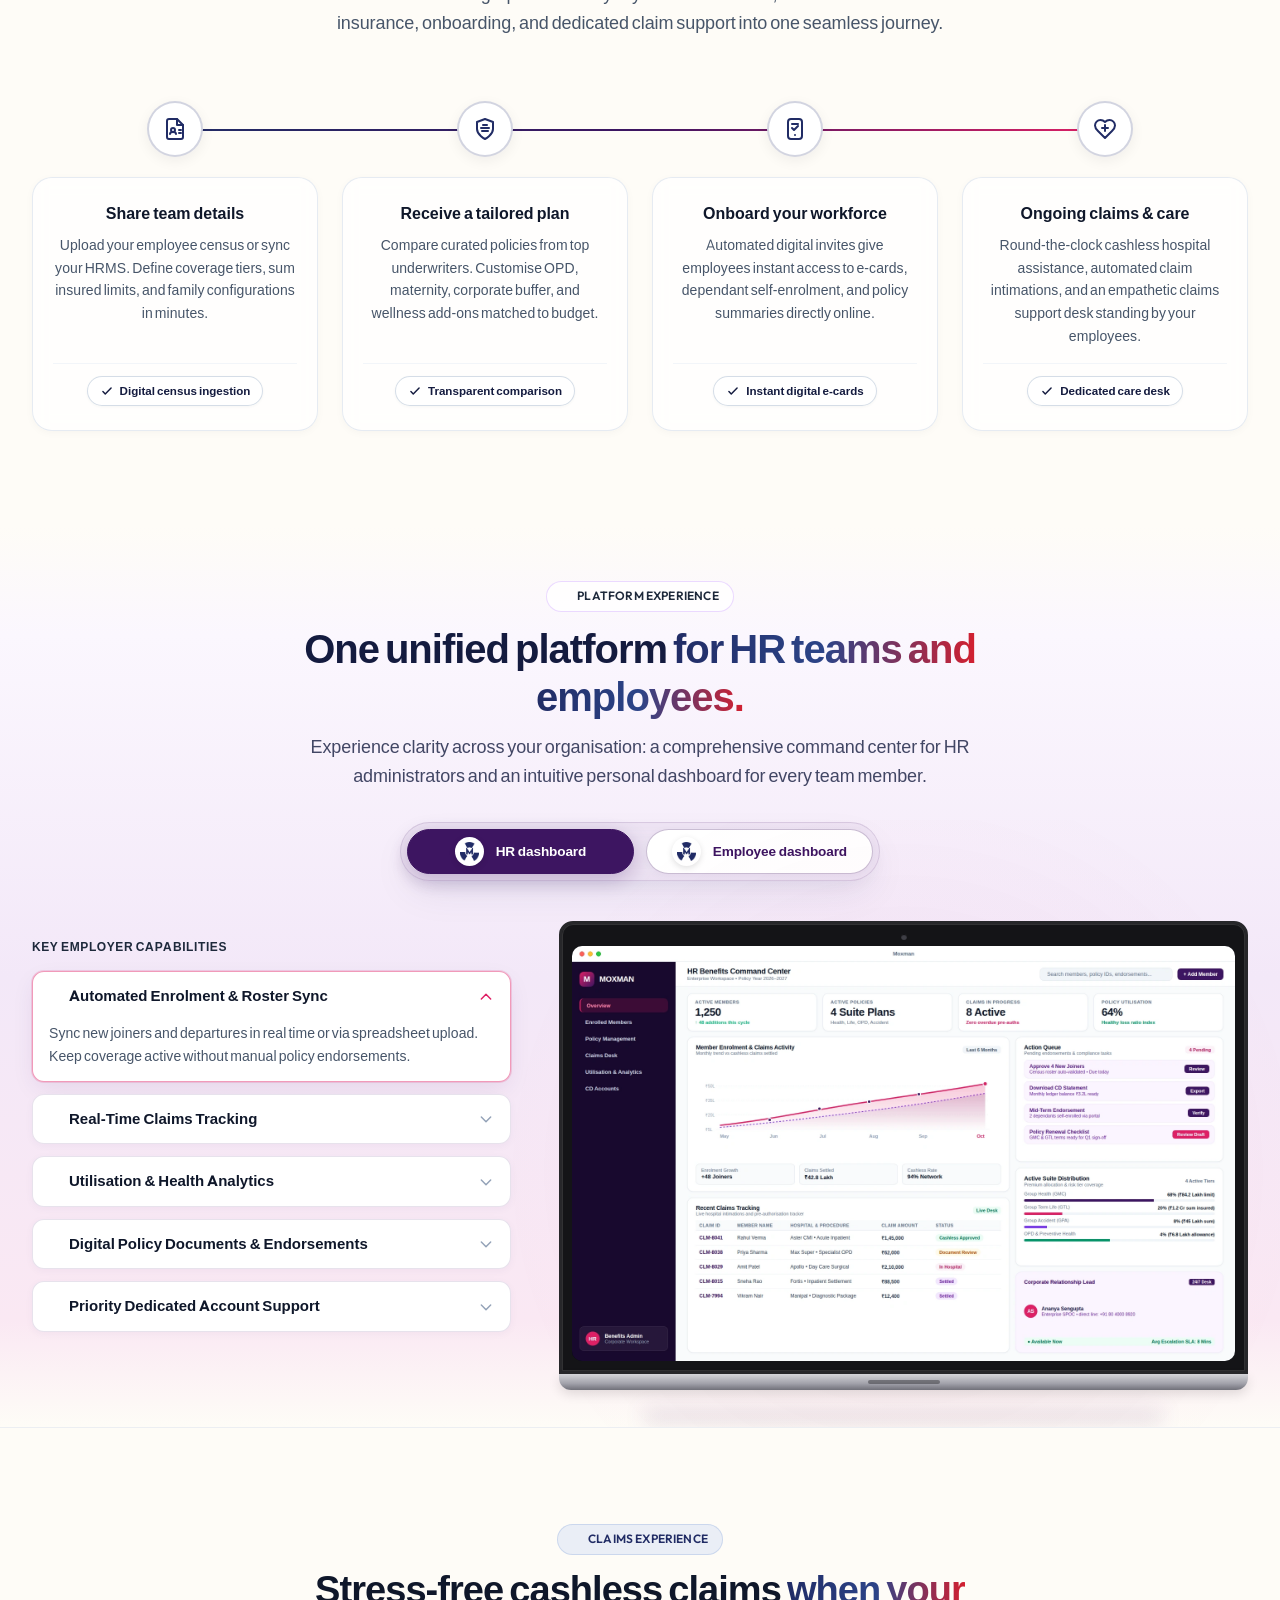
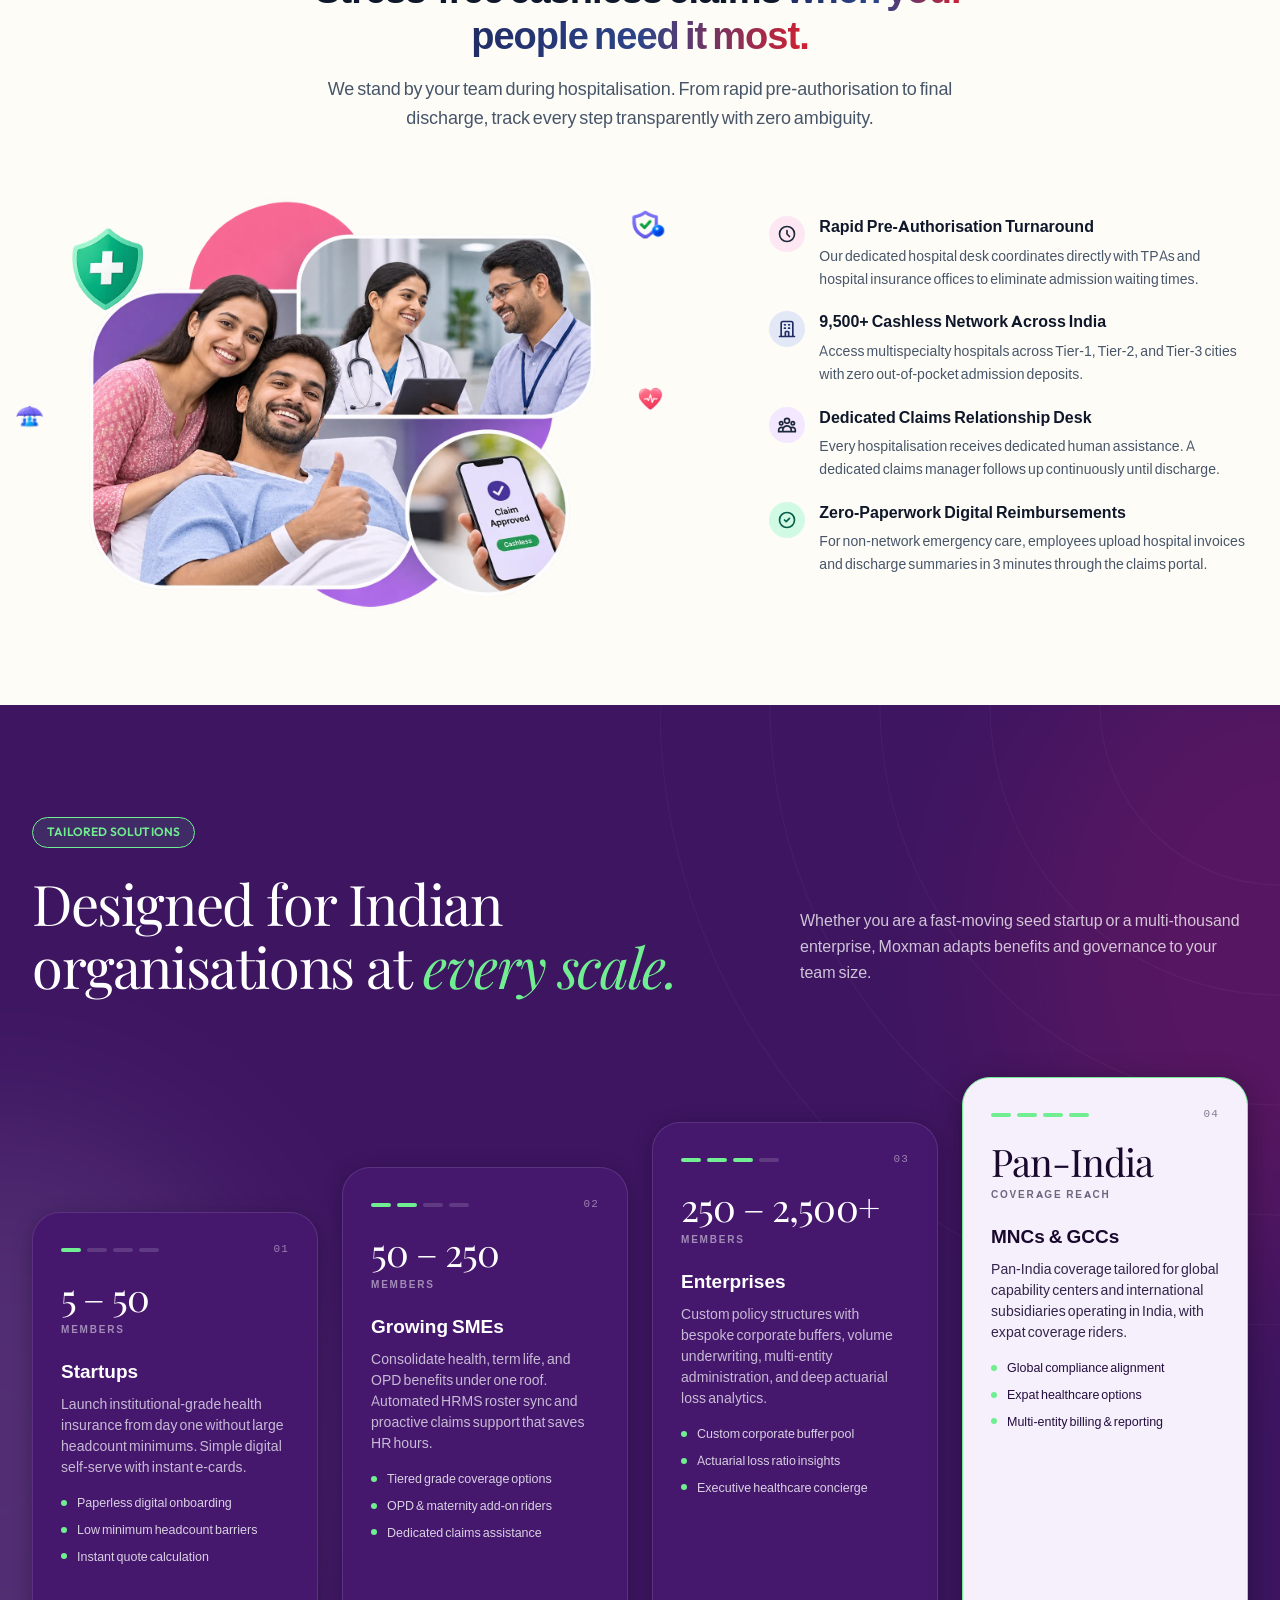
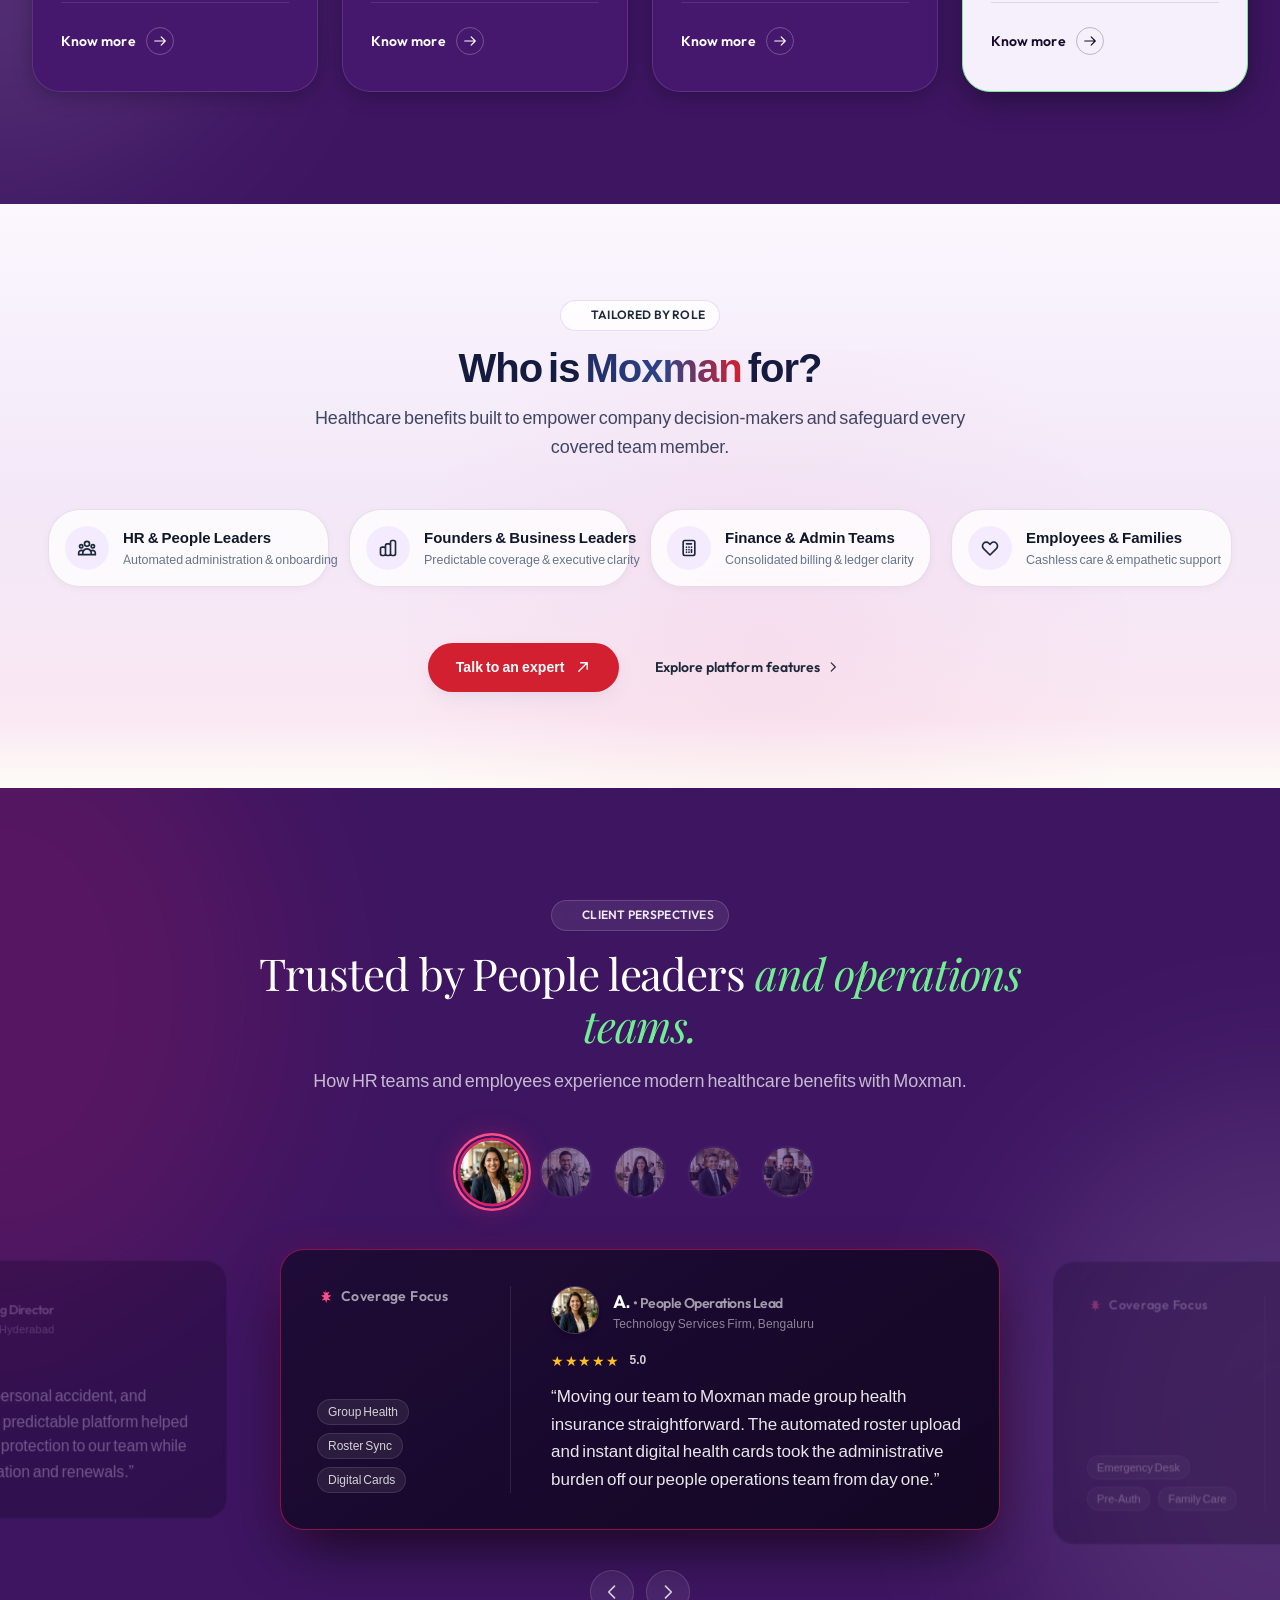
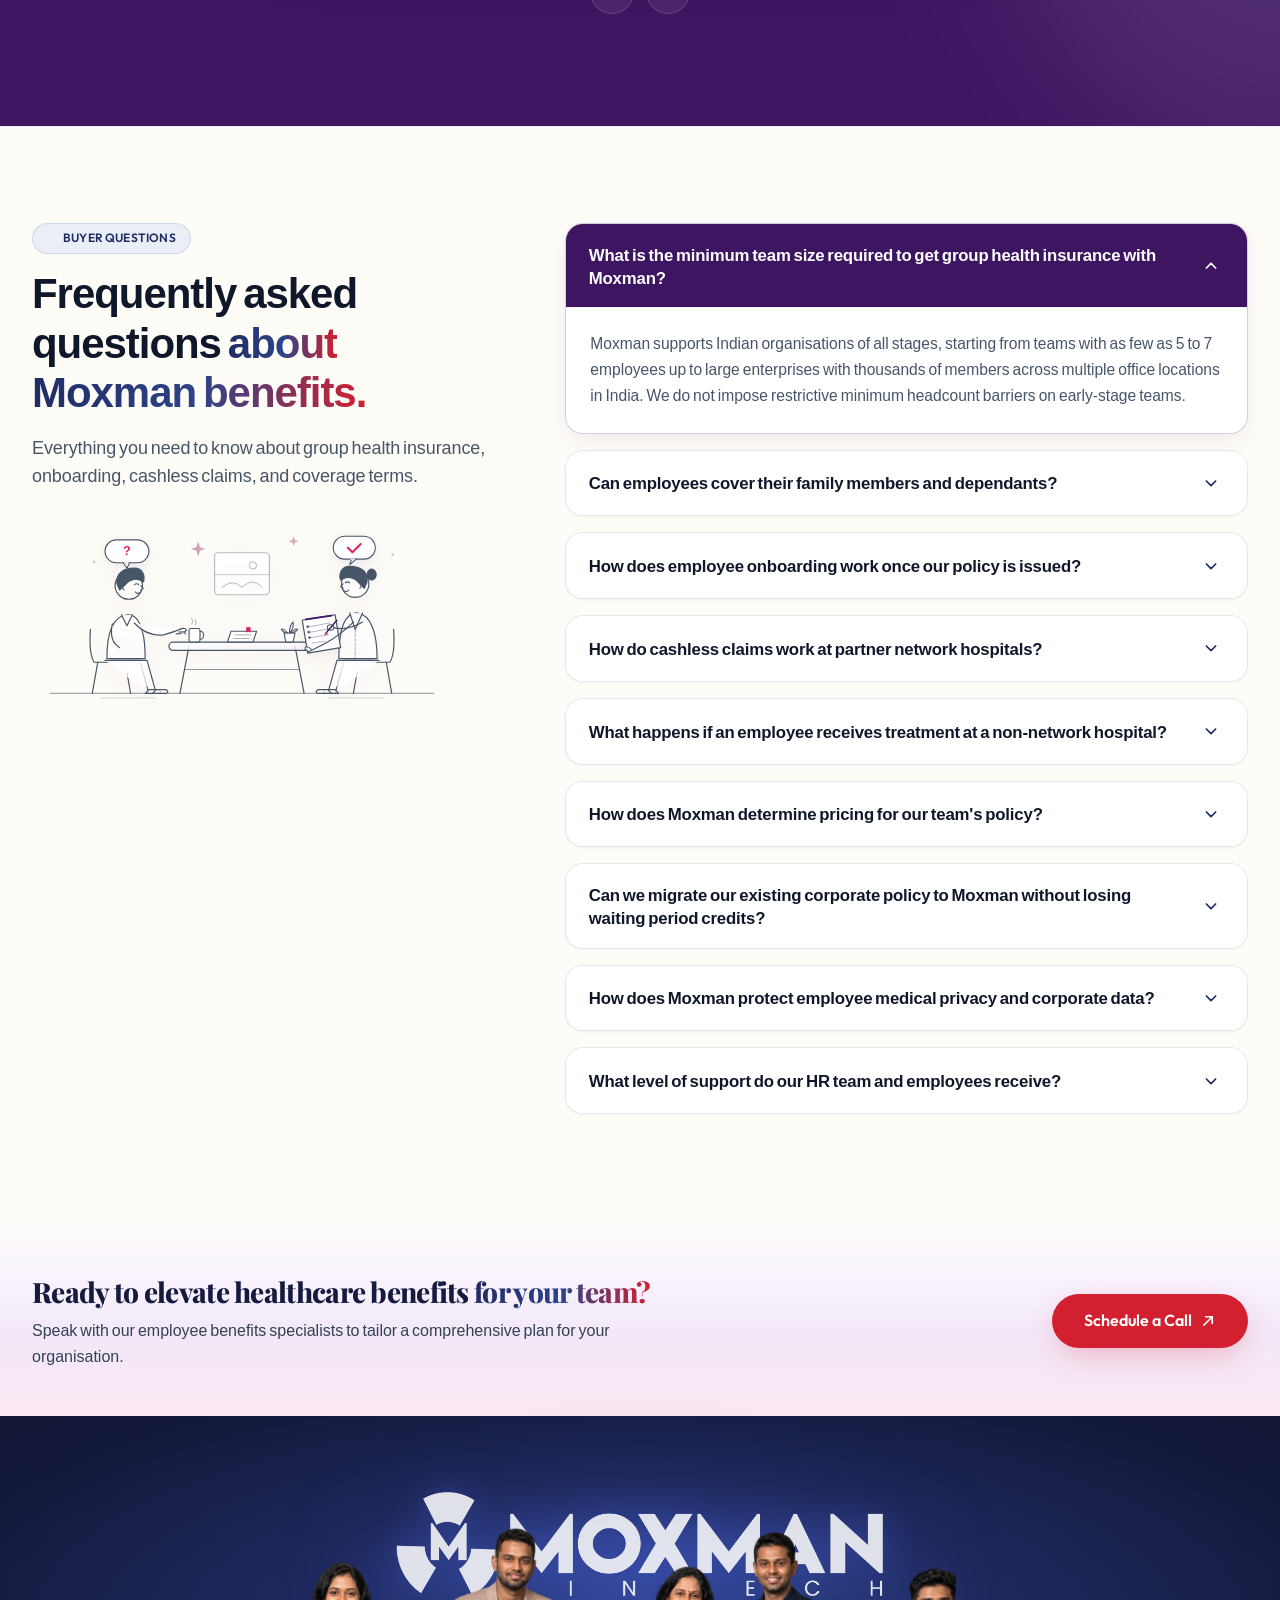
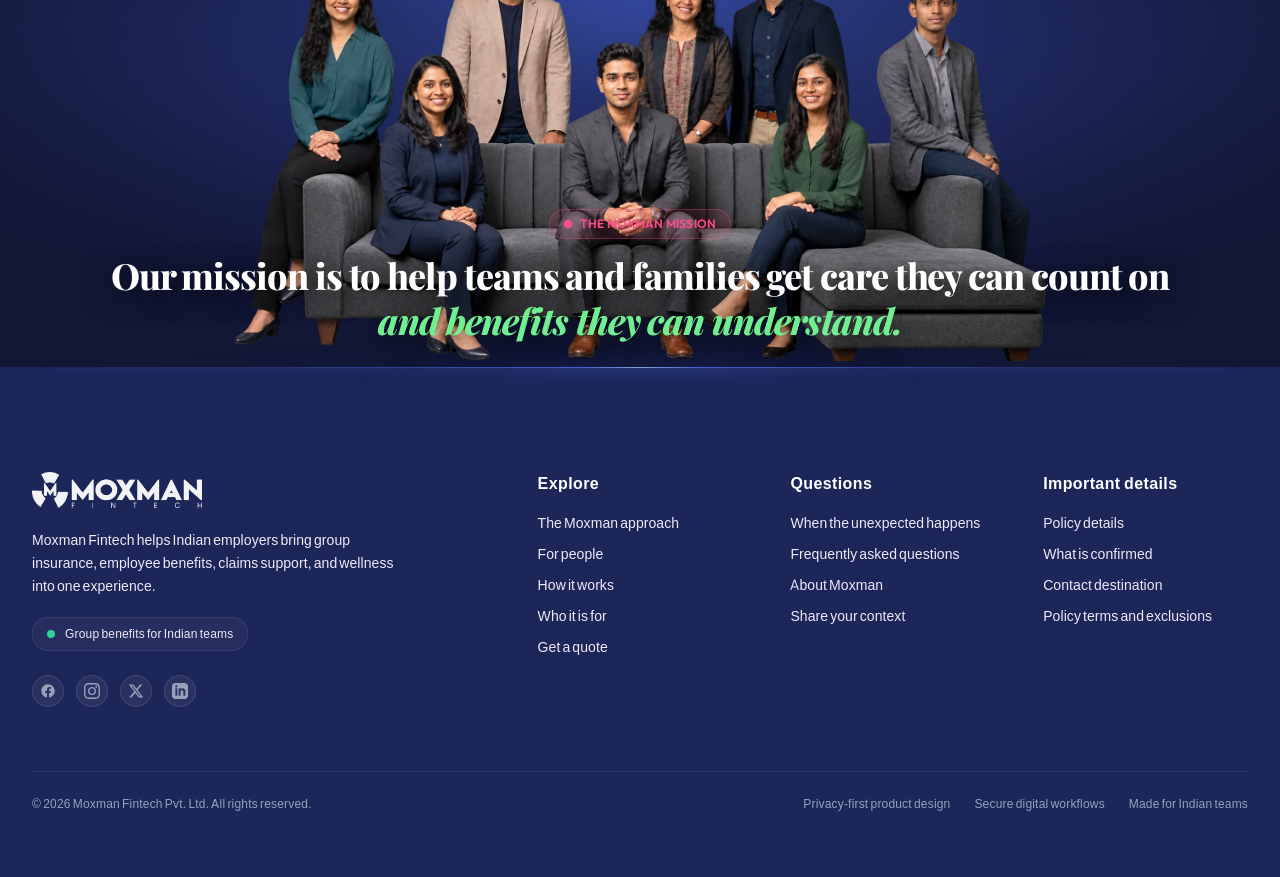
